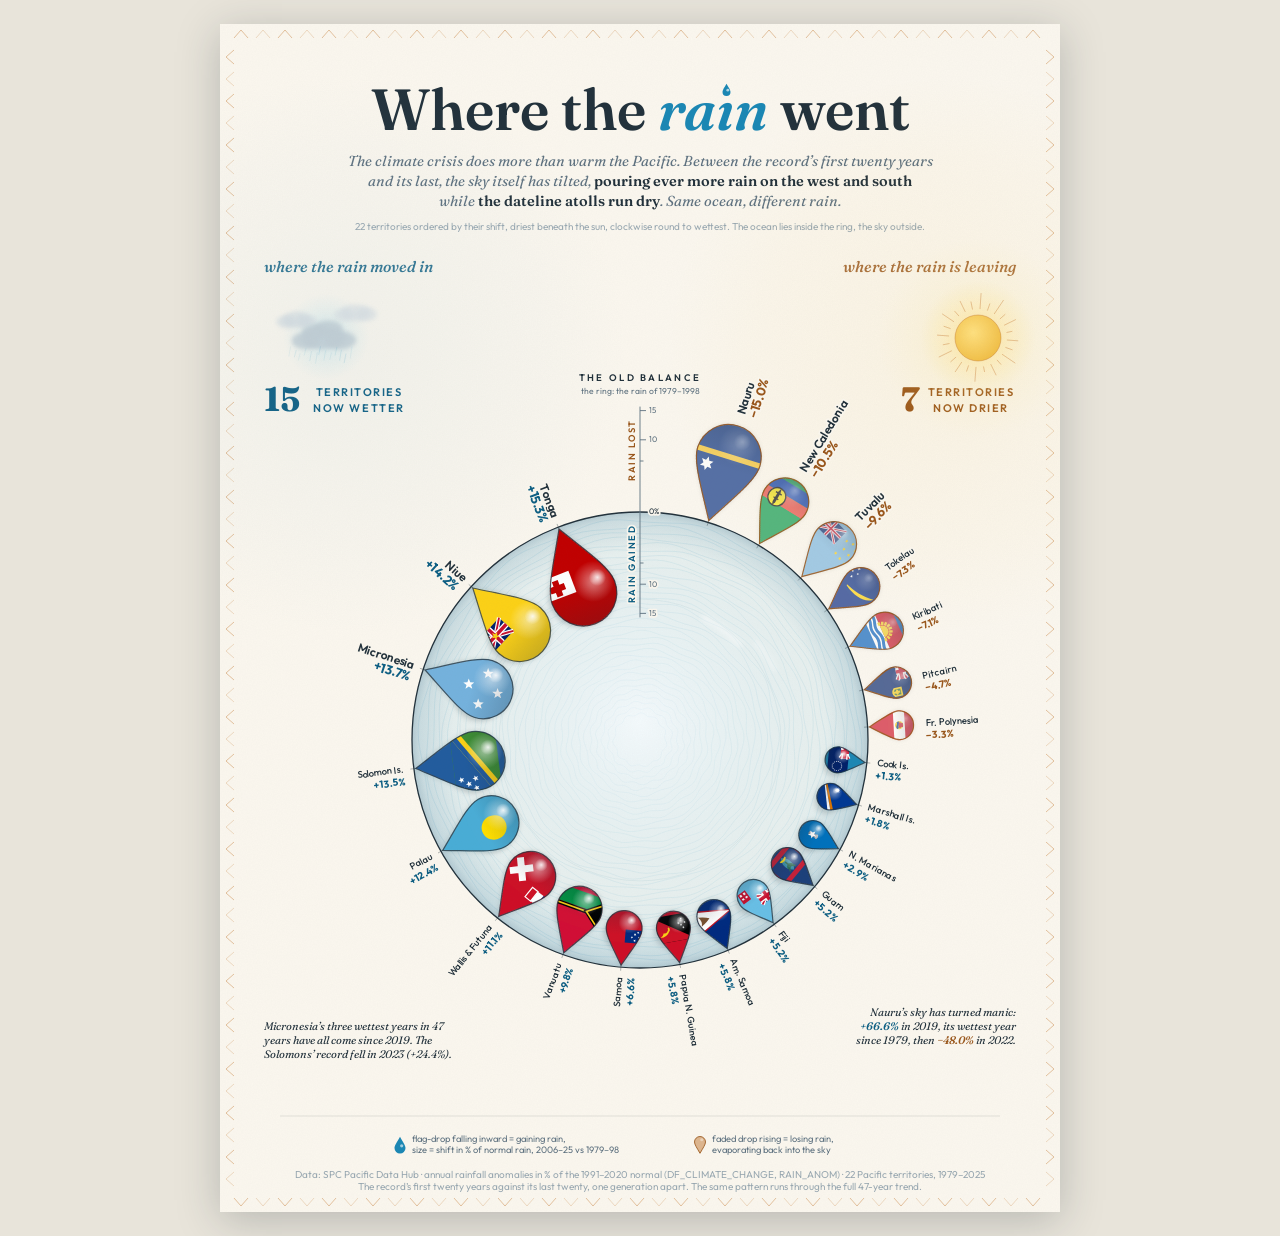
==== poster/a4.html @ a608c2b7 "1" ====
<!DOCTYPE html>
<html lang="en">
<head>
<meta charset="utf-8">
<title>Where the Rain Went</title>
<link rel="preconnect" href="https://fonts.googleapis.com">
<link href="https://fonts.googleapis.com/css2?family=Fraunces:ital,opsz,wght@0,9..144,400;0,9..144,600;0,9..144,700;1,9..144,400;1,9..144,500&family=Outfit:wght@300;400;600;700&display=swap" rel="stylesheet">
<style>
  * { margin:0; padding:0; box-sizing:border-box; }
  body { background:#e8e4da; display:flex; justify-content:center; padding:24px 0;
         font-family:'Outfit',sans-serif; }
  .sheet { width:840px; height:1188px; background:#fbf7ee; box-shadow:0 8px 40px rgba(40,50,60,0.25); }
  svg { display:block; }
  .kick   { font:600 10px 'Outfit',sans-serif; letter-spacing:0.32em; fill:#5f7280; }
  .title  { font:600 58px 'Fraunces',Georgia,serif; fill:#22313b; }
  .title .w { fill:#1b87b4; font-style:italic; }
  .stand  { font:italic 400 14.5px 'Fraunces',Georgia,serif; fill:#5f7280; }
  .standb { font-style:normal; font-weight:600; fill:#22313b; }
  .cap    { font:400 10px 'Outfit',sans-serif; fill:#9aa9b2; }
  .bignum { font:700 34px 'Fraunces',Georgia,serif; }
  .terr   { font:600 11px 'Outfit',sans-serif; letter-spacing:0.14em; }
  .biglab { font:600 8.5px 'Outfit',sans-serif; letter-spacing:0.2em; fill:#5f7280; }
  .anno   { font:italic 500 15.5px 'Fraunces',Georgia,serif; opacity:0.85; }
  .call   { font:italic 400 11px 'Fraunces',Georgia,serif; }
  .linelab{ font:600 9.5px 'Outfit',sans-serif; letter-spacing:0.24em; fill:#22313b; }
  .name   { font:600 12px 'Outfit',sans-serif; }
  .val    { font:700 13px 'Outfit',sans-serif; }
  .avg    { font:400 8.6px 'Outfit',sans-serif; }
  .sname  { font:500 9.5px 'Outfit',sans-serif; }
  .sval   { font:700 10px 'Outfit',sans-serif; }
  .tiny   { font:400 9.3px 'Outfit',sans-serif; }
  .tinyb  { font:600 9.3px 'Outfit',sans-serif; letter-spacing:0.16em; }
  .rul    { font:400 8px 'Outfit',sans-serif; }
  .halo   { paint-order:stroke; stroke:#fbf7ee; stroke-width:3.5px; stroke-linejoin:round; }
  @page { size: 210mm 297mm; margin: 0; }
  /* 210mm = 793.7px, so the 840px sheet zooms by 793.7/840 to fill A4 exactly */
  @media print { body { background:none; padding:0; margin:0; } .sheet { box-shadow:none; zoom:0.94488; } }
</style>
</head>
<body>
<div class="sheet">
<svg viewBox="0 0 840 1188" width="840" height="1188" xmlns="http://www.w3.org/2000/svg">
  <rect width="840" height="1188" fill="#fbf7ee"/>

  <!-- tapa frame, woven all the way round -->
  <path d="M 14 14 L 21 6 L 28 14" fill="none" stroke="#c2762e" stroke-opacity="0.42" stroke-width="1"/><path d="M 14 1174 L 21 1182 L 28 1174" fill="none" stroke="#c2762e" stroke-opacity="0.42" stroke-width="1"/><path d="M 36 14 L 43 6 L 50 14" fill="none" stroke="#c2762e" stroke-opacity="0.24" stroke-width="1"/><path d="M 36 1174 L 43 1182 L 50 1174" fill="none" stroke="#c2762e" stroke-opacity="0.24" stroke-width="1"/><path d="M 58 14 L 65 6 L 72 14" fill="none" stroke="#c2762e" stroke-opacity="0.42" stroke-width="1"/><path d="M 58 1174 L 65 1182 L 72 1174" fill="none" stroke="#c2762e" stroke-opacity="0.42" stroke-width="1"/><path d="M 80 14 L 87 6 L 94 14" fill="none" stroke="#c2762e" stroke-opacity="0.24" stroke-width="1"/><path d="M 80 1174 L 87 1182 L 94 1174" fill="none" stroke="#c2762e" stroke-opacity="0.24" stroke-width="1"/><path d="M 102 14 L 109 6 L 116 14" fill="none" stroke="#c2762e" stroke-opacity="0.42" stroke-width="1"/><path d="M 102 1174 L 109 1182 L 116 1174" fill="none" stroke="#c2762e" stroke-opacity="0.42" stroke-width="1"/><path d="M 124 14 L 131 6 L 138 14" fill="none" stroke="#c2762e" stroke-opacity="0.24" stroke-width="1"/><path d="M 124 1174 L 131 1182 L 138 1174" fill="none" stroke="#c2762e" stroke-opacity="0.24" stroke-width="1"/><path d="M 146 14 L 153 6 L 160 14" fill="none" stroke="#c2762e" stroke-opacity="0.42" stroke-width="1"/><path d="M 146 1174 L 153 1182 L 160 1174" fill="none" stroke="#c2762e" stroke-opacity="0.42" stroke-width="1"/><path d="M 168 14 L 175 6 L 182 14" fill="none" stroke="#c2762e" stroke-opacity="0.24" stroke-width="1"/><path d="M 168 1174 L 175 1182 L 182 1174" fill="none" stroke="#c2762e" stroke-opacity="0.24" stroke-width="1"/><path d="M 190 14 L 197 6 L 204 14" fill="none" stroke="#c2762e" stroke-opacity="0.42" stroke-width="1"/><path d="M 190 1174 L 197 1182 L 204 1174" fill="none" stroke="#c2762e" stroke-opacity="0.42" stroke-width="1"/><path d="M 212 14 L 219 6 L 226 14" fill="none" stroke="#c2762e" stroke-opacity="0.24" stroke-width="1"/><path d="M 212 1174 L 219 1182 L 226 1174" fill="none" stroke="#c2762e" stroke-opacity="0.24" stroke-width="1"/><path d="M 234 14 L 241 6 L 248 14" fill="none" stroke="#c2762e" stroke-opacity="0.42" stroke-width="1"/><path d="M 234 1174 L 241 1182 L 248 1174" fill="none" stroke="#c2762e" stroke-opacity="0.42" stroke-width="1"/><path d="M 256 14 L 263 6 L 270 14" fill="none" stroke="#c2762e" stroke-opacity="0.24" stroke-width="1"/><path d="M 256 1174 L 263 1182 L 270 1174" fill="none" stroke="#c2762e" stroke-opacity="0.24" stroke-width="1"/><path d="M 278 14 L 285 6 L 292 14" fill="none" stroke="#c2762e" stroke-opacity="0.42" stroke-width="1"/><path d="M 278 1174 L 285 1182 L 292 1174" fill="none" stroke="#c2762e" stroke-opacity="0.42" stroke-width="1"/><path d="M 300 14 L 307 6 L 314 14" fill="none" stroke="#c2762e" stroke-opacity="0.24" stroke-width="1"/><path d="M 300 1174 L 307 1182 L 314 1174" fill="none" stroke="#c2762e" stroke-opacity="0.24" stroke-width="1"/><path d="M 322 14 L 329 6 L 336 14" fill="none" stroke="#c2762e" stroke-opacity="0.42" stroke-width="1"/><path d="M 322 1174 L 329 1182 L 336 1174" fill="none" stroke="#c2762e" stroke-opacity="0.42" stroke-width="1"/><path d="M 344 14 L 351 6 L 358 14" fill="none" stroke="#c2762e" stroke-opacity="0.24" stroke-width="1"/><path d="M 344 1174 L 351 1182 L 358 1174" fill="none" stroke="#c2762e" stroke-opacity="0.24" stroke-width="1"/><path d="M 366 14 L 373 6 L 380 14" fill="none" stroke="#c2762e" stroke-opacity="0.42" stroke-width="1"/><path d="M 366 1174 L 373 1182 L 380 1174" fill="none" stroke="#c2762e" stroke-opacity="0.42" stroke-width="1"/><path d="M 388 14 L 395 6 L 402 14" fill="none" stroke="#c2762e" stroke-opacity="0.24" stroke-width="1"/><path d="M 388 1174 L 395 1182 L 402 1174" fill="none" stroke="#c2762e" stroke-opacity="0.24" stroke-width="1"/><path d="M 410 14 L 417 6 L 424 14" fill="none" stroke="#c2762e" stroke-opacity="0.42" stroke-width="1"/><path d="M 410 1174 L 417 1182 L 424 1174" fill="none" stroke="#c2762e" stroke-opacity="0.42" stroke-width="1"/><path d="M 432 14 L 439 6 L 446 14" fill="none" stroke="#c2762e" stroke-opacity="0.24" stroke-width="1"/><path d="M 432 1174 L 439 1182 L 446 1174" fill="none" stroke="#c2762e" stroke-opacity="0.24" stroke-width="1"/><path d="M 454 14 L 461 6 L 468 14" fill="none" stroke="#c2762e" stroke-opacity="0.42" stroke-width="1"/><path d="M 454 1174 L 461 1182 L 468 1174" fill="none" stroke="#c2762e" stroke-opacity="0.42" stroke-width="1"/><path d="M 476 14 L 483 6 L 490 14" fill="none" stroke="#c2762e" stroke-opacity="0.24" stroke-width="1"/><path d="M 476 1174 L 483 1182 L 490 1174" fill="none" stroke="#c2762e" stroke-opacity="0.24" stroke-width="1"/><path d="M 498 14 L 505 6 L 512 14" fill="none" stroke="#c2762e" stroke-opacity="0.42" stroke-width="1"/><path d="M 498 1174 L 505 1182 L 512 1174" fill="none" stroke="#c2762e" stroke-opacity="0.42" stroke-width="1"/><path d="M 520 14 L 527 6 L 534 14" fill="none" stroke="#c2762e" stroke-opacity="0.24" stroke-width="1"/><path d="M 520 1174 L 527 1182 L 534 1174" fill="none" stroke="#c2762e" stroke-opacity="0.24" stroke-width="1"/><path d="M 542 14 L 549 6 L 556 14" fill="none" stroke="#c2762e" stroke-opacity="0.42" stroke-width="1"/><path d="M 542 1174 L 549 1182 L 556 1174" fill="none" stroke="#c2762e" stroke-opacity="0.42" stroke-width="1"/><path d="M 564 14 L 571 6 L 578 14" fill="none" stroke="#c2762e" stroke-opacity="0.24" stroke-width="1"/><path d="M 564 1174 L 571 1182 L 578 1174" fill="none" stroke="#c2762e" stroke-opacity="0.24" stroke-width="1"/><path d="M 586 14 L 593 6 L 600 14" fill="none" stroke="#c2762e" stroke-opacity="0.42" stroke-width="1"/><path d="M 586 1174 L 593 1182 L 600 1174" fill="none" stroke="#c2762e" stroke-opacity="0.42" stroke-width="1"/><path d="M 608 14 L 615 6 L 622 14" fill="none" stroke="#c2762e" stroke-opacity="0.24" stroke-width="1"/><path d="M 608 1174 L 615 1182 L 622 1174" fill="none" stroke="#c2762e" stroke-opacity="0.24" stroke-width="1"/><path d="M 630 14 L 637 6 L 644 14" fill="none" stroke="#c2762e" stroke-opacity="0.42" stroke-width="1"/><path d="M 630 1174 L 637 1182 L 644 1174" fill="none" stroke="#c2762e" stroke-opacity="0.42" stroke-width="1"/><path d="M 652 14 L 659 6 L 666 14" fill="none" stroke="#c2762e" stroke-opacity="0.24" stroke-width="1"/><path d="M 652 1174 L 659 1182 L 666 1174" fill="none" stroke="#c2762e" stroke-opacity="0.24" stroke-width="1"/><path d="M 674 14 L 681 6 L 688 14" fill="none" stroke="#c2762e" stroke-opacity="0.42" stroke-width="1"/><path d="M 674 1174 L 681 1182 L 688 1174" fill="none" stroke="#c2762e" stroke-opacity="0.42" stroke-width="1"/><path d="M 696 14 L 703 6 L 710 14" fill="none" stroke="#c2762e" stroke-opacity="0.24" stroke-width="1"/><path d="M 696 1174 L 703 1182 L 710 1174" fill="none" stroke="#c2762e" stroke-opacity="0.24" stroke-width="1"/><path d="M 718 14 L 725 6 L 732 14" fill="none" stroke="#c2762e" stroke-opacity="0.42" stroke-width="1"/><path d="M 718 1174 L 725 1182 L 732 1174" fill="none" stroke="#c2762e" stroke-opacity="0.42" stroke-width="1"/><path d="M 740 14 L 747 6 L 754 14" fill="none" stroke="#c2762e" stroke-opacity="0.24" stroke-width="1"/><path d="M 740 1174 L 747 1182 L 754 1174" fill="none" stroke="#c2762e" stroke-opacity="0.24" stroke-width="1"/><path d="M 762 14 L 769 6 L 776 14" fill="none" stroke="#c2762e" stroke-opacity="0.42" stroke-width="1"/><path d="M 762 1174 L 769 1182 L 776 1174" fill="none" stroke="#c2762e" stroke-opacity="0.42" stroke-width="1"/><path d="M 784 14 L 791 6 L 798 14" fill="none" stroke="#c2762e" stroke-opacity="0.24" stroke-width="1"/><path d="M 784 1174 L 791 1182 L 798 1174" fill="none" stroke="#c2762e" stroke-opacity="0.24" stroke-width="1"/><path d="M 806 14 L 813 6 L 820 14" fill="none" stroke="#c2762e" stroke-opacity="0.42" stroke-width="1"/><path d="M 806 1174 L 813 1182 L 820 1174" fill="none" stroke="#c2762e" stroke-opacity="0.42" stroke-width="1"/><path d="M 14 26 L 6 33 L 14 40" fill="none" stroke="#c2762e" stroke-opacity="0.42" stroke-width="1"/><path d="M 826 26 L 834 33 L 826 40" fill="none" stroke="#c2762e" stroke-opacity="0.42" stroke-width="1"/><path d="M 14 48 L 6 55 L 14 62" fill="none" stroke="#c2762e" stroke-opacity="0.24" stroke-width="1"/><path d="M 826 48 L 834 55 L 826 62" fill="none" stroke="#c2762e" stroke-opacity="0.24" stroke-width="1"/><path d="M 14 70 L 6 77 L 14 84" fill="none" stroke="#c2762e" stroke-opacity="0.42" stroke-width="1"/><path d="M 826 70 L 834 77 L 826 84" fill="none" stroke="#c2762e" stroke-opacity="0.42" stroke-width="1"/><path d="M 14 92 L 6 99 L 14 106" fill="none" stroke="#c2762e" stroke-opacity="0.24" stroke-width="1"/><path d="M 826 92 L 834 99 L 826 106" fill="none" stroke="#c2762e" stroke-opacity="0.24" stroke-width="1"/><path d="M 14 114 L 6 121 L 14 128" fill="none" stroke="#c2762e" stroke-opacity="0.42" stroke-width="1"/><path d="M 826 114 L 834 121 L 826 128" fill="none" stroke="#c2762e" stroke-opacity="0.42" stroke-width="1"/><path d="M 14 136 L 6 143 L 14 150" fill="none" stroke="#c2762e" stroke-opacity="0.24" stroke-width="1"/><path d="M 826 136 L 834 143 L 826 150" fill="none" stroke="#c2762e" stroke-opacity="0.24" stroke-width="1"/><path d="M 14 158 L 6 165 L 14 172" fill="none" stroke="#c2762e" stroke-opacity="0.42" stroke-width="1"/><path d="M 826 158 L 834 165 L 826 172" fill="none" stroke="#c2762e" stroke-opacity="0.42" stroke-width="1"/><path d="M 14 180 L 6 187 L 14 194" fill="none" stroke="#c2762e" stroke-opacity="0.24" stroke-width="1"/><path d="M 826 180 L 834 187 L 826 194" fill="none" stroke="#c2762e" stroke-opacity="0.24" stroke-width="1"/><path d="M 14 202 L 6 209 L 14 216" fill="none" stroke="#c2762e" stroke-opacity="0.42" stroke-width="1"/><path d="M 826 202 L 834 209 L 826 216" fill="none" stroke="#c2762e" stroke-opacity="0.42" stroke-width="1"/><path d="M 14 224 L 6 231 L 14 238" fill="none" stroke="#c2762e" stroke-opacity="0.24" stroke-width="1"/><path d="M 826 224 L 834 231 L 826 238" fill="none" stroke="#c2762e" stroke-opacity="0.24" stroke-width="1"/><path d="M 14 246 L 6 253 L 14 260" fill="none" stroke="#c2762e" stroke-opacity="0.42" stroke-width="1"/><path d="M 826 246 L 834 253 L 826 260" fill="none" stroke="#c2762e" stroke-opacity="0.42" stroke-width="1"/><path d="M 14 268 L 6 275 L 14 282" fill="none" stroke="#c2762e" stroke-opacity="0.24" stroke-width="1"/><path d="M 826 268 L 834 275 L 826 282" fill="none" stroke="#c2762e" stroke-opacity="0.24" stroke-width="1"/><path d="M 14 290 L 6 297 L 14 304" fill="none" stroke="#c2762e" stroke-opacity="0.42" stroke-width="1"/><path d="M 826 290 L 834 297 L 826 304" fill="none" stroke="#c2762e" stroke-opacity="0.42" stroke-width="1"/><path d="M 14 312 L 6 319 L 14 326" fill="none" stroke="#c2762e" stroke-opacity="0.24" stroke-width="1"/><path d="M 826 312 L 834 319 L 826 326" fill="none" stroke="#c2762e" stroke-opacity="0.24" stroke-width="1"/><path d="M 14 334 L 6 341 L 14 348" fill="none" stroke="#c2762e" stroke-opacity="0.42" stroke-width="1"/><path d="M 826 334 L 834 341 L 826 348" fill="none" stroke="#c2762e" stroke-opacity="0.42" stroke-width="1"/><path d="M 14 356 L 6 363 L 14 370" fill="none" stroke="#c2762e" stroke-opacity="0.24" stroke-width="1"/><path d="M 826 356 L 834 363 L 826 370" fill="none" stroke="#c2762e" stroke-opacity="0.24" stroke-width="1"/><path d="M 14 378 L 6 385 L 14 392" fill="none" stroke="#c2762e" stroke-opacity="0.42" stroke-width="1"/><path d="M 826 378 L 834 385 L 826 392" fill="none" stroke="#c2762e" stroke-opacity="0.42" stroke-width="1"/><path d="M 14 400 L 6 407 L 14 414" fill="none" stroke="#c2762e" stroke-opacity="0.24" stroke-width="1"/><path d="M 826 400 L 834 407 L 826 414" fill="none" stroke="#c2762e" stroke-opacity="0.24" stroke-width="1"/><path d="M 14 422 L 6 429 L 14 436" fill="none" stroke="#c2762e" stroke-opacity="0.42" stroke-width="1"/><path d="M 826 422 L 834 429 L 826 436" fill="none" stroke="#c2762e" stroke-opacity="0.42" stroke-width="1"/><path d="M 14 444 L 6 451 L 14 458" fill="none" stroke="#c2762e" stroke-opacity="0.24" stroke-width="1"/><path d="M 826 444 L 834 451 L 826 458" fill="none" stroke="#c2762e" stroke-opacity="0.24" stroke-width="1"/><path d="M 14 466 L 6 473 L 14 480" fill="none" stroke="#c2762e" stroke-opacity="0.42" stroke-width="1"/><path d="M 826 466 L 834 473 L 826 480" fill="none" stroke="#c2762e" stroke-opacity="0.42" stroke-width="1"/><path d="M 14 488 L 6 495 L 14 502" fill="none" stroke="#c2762e" stroke-opacity="0.24" stroke-width="1"/><path d="M 826 488 L 834 495 L 826 502" fill="none" stroke="#c2762e" stroke-opacity="0.24" stroke-width="1"/><path d="M 14 510 L 6 517 L 14 524" fill="none" stroke="#c2762e" stroke-opacity="0.42" stroke-width="1"/><path d="M 826 510 L 834 517 L 826 524" fill="none" stroke="#c2762e" stroke-opacity="0.42" stroke-width="1"/><path d="M 14 532 L 6 539 L 14 546" fill="none" stroke="#c2762e" stroke-opacity="0.24" stroke-width="1"/><path d="M 826 532 L 834 539 L 826 546" fill="none" stroke="#c2762e" stroke-opacity="0.24" stroke-width="1"/><path d="M 14 554 L 6 561 L 14 568" fill="none" stroke="#c2762e" stroke-opacity="0.42" stroke-width="1"/><path d="M 826 554 L 834 561 L 826 568" fill="none" stroke="#c2762e" stroke-opacity="0.42" stroke-width="1"/><path d="M 14 576 L 6 583 L 14 590" fill="none" stroke="#c2762e" stroke-opacity="0.24" stroke-width="1"/><path d="M 826 576 L 834 583 L 826 590" fill="none" stroke="#c2762e" stroke-opacity="0.24" stroke-width="1"/><path d="M 14 598 L 6 605 L 14 612" fill="none" stroke="#c2762e" stroke-opacity="0.42" stroke-width="1"/><path d="M 826 598 L 834 605 L 826 612" fill="none" stroke="#c2762e" stroke-opacity="0.42" stroke-width="1"/><path d="M 14 620 L 6 627 L 14 634" fill="none" stroke="#c2762e" stroke-opacity="0.24" stroke-width="1"/><path d="M 826 620 L 834 627 L 826 634" fill="none" stroke="#c2762e" stroke-opacity="0.24" stroke-width="1"/><path d="M 14 642 L 6 649 L 14 656" fill="none" stroke="#c2762e" stroke-opacity="0.42" stroke-width="1"/><path d="M 826 642 L 834 649 L 826 656" fill="none" stroke="#c2762e" stroke-opacity="0.42" stroke-width="1"/><path d="M 14 664 L 6 671 L 14 678" fill="none" stroke="#c2762e" stroke-opacity="0.24" stroke-width="1"/><path d="M 826 664 L 834 671 L 826 678" fill="none" stroke="#c2762e" stroke-opacity="0.24" stroke-width="1"/><path d="M 14 686 L 6 693 L 14 700" fill="none" stroke="#c2762e" stroke-opacity="0.42" stroke-width="1"/><path d="M 826 686 L 834 693 L 826 700" fill="none" stroke="#c2762e" stroke-opacity="0.42" stroke-width="1"/><path d="M 14 708 L 6 715 L 14 722" fill="none" stroke="#c2762e" stroke-opacity="0.24" stroke-width="1"/><path d="M 826 708 L 834 715 L 826 722" fill="none" stroke="#c2762e" stroke-opacity="0.24" stroke-width="1"/><path d="M 14 730 L 6 737 L 14 744" fill="none" stroke="#c2762e" stroke-opacity="0.42" stroke-width="1"/><path d="M 826 730 L 834 737 L 826 744" fill="none" stroke="#c2762e" stroke-opacity="0.42" stroke-width="1"/><path d="M 14 752 L 6 759 L 14 766" fill="none" stroke="#c2762e" stroke-opacity="0.24" stroke-width="1"/><path d="M 826 752 L 834 759 L 826 766" fill="none" stroke="#c2762e" stroke-opacity="0.24" stroke-width="1"/><path d="M 14 774 L 6 781 L 14 788" fill="none" stroke="#c2762e" stroke-opacity="0.42" stroke-width="1"/><path d="M 826 774 L 834 781 L 826 788" fill="none" stroke="#c2762e" stroke-opacity="0.42" stroke-width="1"/><path d="M 14 796 L 6 803 L 14 810" fill="none" stroke="#c2762e" stroke-opacity="0.24" stroke-width="1"/><path d="M 826 796 L 834 803 L 826 810" fill="none" stroke="#c2762e" stroke-opacity="0.24" stroke-width="1"/><path d="M 14 818 L 6 825 L 14 832" fill="none" stroke="#c2762e" stroke-opacity="0.42" stroke-width="1"/><path d="M 826 818 L 834 825 L 826 832" fill="none" stroke="#c2762e" stroke-opacity="0.42" stroke-width="1"/><path d="M 14 840 L 6 847 L 14 854" fill="none" stroke="#c2762e" stroke-opacity="0.24" stroke-width="1"/><path d="M 826 840 L 834 847 L 826 854" fill="none" stroke="#c2762e" stroke-opacity="0.24" stroke-width="1"/><path d="M 14 862 L 6 869 L 14 876" fill="none" stroke="#c2762e" stroke-opacity="0.42" stroke-width="1"/><path d="M 826 862 L 834 869 L 826 876" fill="none" stroke="#c2762e" stroke-opacity="0.42" stroke-width="1"/><path d="M 14 884 L 6 891 L 14 898" fill="none" stroke="#c2762e" stroke-opacity="0.24" stroke-width="1"/><path d="M 826 884 L 834 891 L 826 898" fill="none" stroke="#c2762e" stroke-opacity="0.24" stroke-width="1"/><path d="M 14 906 L 6 913 L 14 920" fill="none" stroke="#c2762e" stroke-opacity="0.42" stroke-width="1"/><path d="M 826 906 L 834 913 L 826 920" fill="none" stroke="#c2762e" stroke-opacity="0.42" stroke-width="1"/><path d="M 14 928 L 6 935 L 14 942" fill="none" stroke="#c2762e" stroke-opacity="0.24" stroke-width="1"/><path d="M 826 928 L 834 935 L 826 942" fill="none" stroke="#c2762e" stroke-opacity="0.24" stroke-width="1"/><path d="M 14 950 L 6 957 L 14 964" fill="none" stroke="#c2762e" stroke-opacity="0.42" stroke-width="1"/><path d="M 826 950 L 834 957 L 826 964" fill="none" stroke="#c2762e" stroke-opacity="0.42" stroke-width="1"/><path d="M 14 972 L 6 979 L 14 986" fill="none" stroke="#c2762e" stroke-opacity="0.24" stroke-width="1"/><path d="M 826 972 L 834 979 L 826 986" fill="none" stroke="#c2762e" stroke-opacity="0.24" stroke-width="1"/><path d="M 14 994 L 6 1001 L 14 1008" fill="none" stroke="#c2762e" stroke-opacity="0.42" stroke-width="1"/><path d="M 826 994 L 834 1001 L 826 1008" fill="none" stroke="#c2762e" stroke-opacity="0.42" stroke-width="1"/><path d="M 14 1016 L 6 1023 L 14 1030" fill="none" stroke="#c2762e" stroke-opacity="0.24" stroke-width="1"/><path d="M 826 1016 L 834 1023 L 826 1030" fill="none" stroke="#c2762e" stroke-opacity="0.24" stroke-width="1"/><path d="M 14 1038 L 6 1045 L 14 1052" fill="none" stroke="#c2762e" stroke-opacity="0.42" stroke-width="1"/><path d="M 826 1038 L 834 1045 L 826 1052" fill="none" stroke="#c2762e" stroke-opacity="0.42" stroke-width="1"/><path d="M 14 1060 L 6 1067 L 14 1074" fill="none" stroke="#c2762e" stroke-opacity="0.24" stroke-width="1"/><path d="M 826 1060 L 834 1067 L 826 1074" fill="none" stroke="#c2762e" stroke-opacity="0.24" stroke-width="1"/><path d="M 14 1082 L 6 1089 L 14 1096" fill="none" stroke="#c2762e" stroke-opacity="0.42" stroke-width="1"/><path d="M 826 1082 L 834 1089 L 826 1096" fill="none" stroke="#c2762e" stroke-opacity="0.42" stroke-width="1"/><path d="M 14 1104 L 6 1111 L 14 1118" fill="none" stroke="#c2762e" stroke-opacity="0.24" stroke-width="1"/><path d="M 826 1104 L 834 1111 L 826 1118" fill="none" stroke="#c2762e" stroke-opacity="0.24" stroke-width="1"/><path d="M 14 1126 L 6 1133 L 14 1140" fill="none" stroke="#c2762e" stroke-opacity="0.42" stroke-width="1"/><path d="M 826 1126 L 834 1133 L 826 1140" fill="none" stroke="#c2762e" stroke-opacity="0.42" stroke-width="1"/><path d="M 14 1148 L 6 1155 L 14 1162" fill="none" stroke="#c2762e" stroke-opacity="0.24" stroke-width="1"/><path d="M 826 1148 L 834 1155 L 826 1162" fill="none" stroke="#c2762e" stroke-opacity="0.24" stroke-width="1"/>

  <!-- header -->
  <text x="420.0" y="106" class="title" text-anchor="middle">Where the <tspan class="w">raın</tspan> went</text>
  <path d="M 506.5 59.8 C 508.7 63.6 510.5 66.2 510.5 68.0 A 4.0 4.0 0 1 1 502.5 68.0 C 502.5 66.2 504.3 63.6 506.5 59.8 Z" fill="#1b87b4"/>
  <circle cx="507.8" cy="66.2" r="1.4" fill="#ffffff" opacity="0.65"/>
  <text x="420.0" y="142" class="stand" text-anchor="middle">The climate crisis does more than warm the Pacific. Between the record’s first twenty years</text>
  <text x="420.0" y="162" class="stand" text-anchor="middle">and its last, the sky itself has tilted, <tspan class="standb">pouring ever more rain on the west and south</tspan></text>
  <text x="420.0" y="182" class="stand" text-anchor="middle">while <tspan class="standb">the dateline atolls run dry</tspan>. Same ocean, different rain.</text>
  <text x="420.0" y="206" class="cap" text-anchor="middle">22 territories ordered by their shift, driest beneath the sun, clockwise round to wettest. The ocean lies inside the ring, the sky outside.</text>

  <!-- sky corners -->
  <text x="44" y="248" class="anno halo" fill="#0e5f83">where the rain moved in</text><text x="44" y="387" class="bignum" fill="#0e5f83">15</text><text x="139" y="372" class="terr" style="fill:#0e5f83" text-anchor="middle">TERRITORIES</text><text x="139" y="388" class="terr" style="fill:#0e5f83" text-anchor="middle">NOW WETTER</text><text x="44" y="1006" class="call" fill="#22313b">Micronesia’s three wettest years in 47</text><text x="44" y="1020" class="call" fill="#22313b">years have all come since 2019. The</text><text x="44" y="1034" class="call" fill="#22313b">Solomons’ record fell in 2023 (+24.4%).</text><text x="796" y="248" class="anno halo" fill="#9a571c" text-anchor="end">where the rain is leaving</text><text x="700" y="387" class="bignum" fill="#9a571c" text-anchor="end">7</text><text x="751" y="372" class="terr" style="fill:#9a571c" text-anchor="middle">TERRITORIES</text><text x="751" y="388" class="terr" style="fill:#9a571c" text-anchor="middle">NOW DRIER</text><text x="796" y="992" class="call" fill="#22313b" text-anchor="end">Nauru’s sky has turned manic:</text><text x="796" y="1006" class="call" fill="#22313b" text-anchor="end"><tspan fill="#0e5f83" font-weight="600">+66.6%</tspan> in 2019, its wettest year</text><text x="796" y="1020" class="call" fill="#22313b" text-anchor="end">since 1979, then <tspan fill="#9a571c" font-weight="600">−48.0%</tspan> in 2022.</text>

  <!-- artwork -->
  <defs><filter id="ds" x="-40%" y="-40%" width="180%" height="180%"><feDropShadow dx="0" dy="0" stdDeviation="2.6" flood-color="#22313b" flood-opacity="0.20"/></filter><filter id="dsU" x="-40%" y="-40%" width="180%" height="180%"><feDropShadow dx="0" dy="0" stdDeviation="2.0" flood-color="#22313b" flood-opacity="0.12"/></filter><filter id="bl2" x="-80%" y="-80%" width="260%" height="260%"><feGaussianBlur stdDeviation="2.4"/></filter><linearGradient id="shW" x1="0" y1="0" x2="0" y2="1">
  <stop offset="0.55" stop-color="#22313b" stop-opacity="0"/>
  <stop offset="1" stop-color="#22313b" stop-opacity="0.22"/></linearGradient>
<linearGradient id="shU" x1="0" y1="1" x2="0" y2="0">
  <stop offset="0.55" stop-color="#22313b" stop-opacity="0"/>
  <stop offset="1" stop-color="#22313b" stop-opacity="0.18"/></linearGradient>
<radialGradient id="spec" cx="0.5" cy="0.5" r="0.5">
  <stop offset="0" stop-color="#ffffff" stop-opacity="0.9"/>
  <stop offset="1" stop-color="#ffffff" stop-opacity="0"/></radialGradient>
<radialGradient id="sun2" cx="0.4" cy="0.38" r="0.75">
  <stop offset="0" stop-color="#ffe07f"/>
  <stop offset="1" stop-color="#efba3e"/></radialGradient>
<radialGradient id="glow" cx="0.5" cy="0.5" r="0.5">
  <stop offset="0" stop-color="#ffdf7a" stop-opacity="0.55"/>
  <stop offset="0.55" stop-color="#ffdf7a" stop-opacity="0.20"/>
  <stop offset="1" stop-color="#ffdf7a" stop-opacity="0"/></radialGradient>
<radialGradient id="rim" cx="0.5" cy="0.5" r="0.5">
  <stop offset="0.82" stop-color="#4f7f96" stop-opacity="0"/>
  <stop offset="0.965" stop-color="#4f7f96" stop-opacity="0.14"/>
  <stop offset="1" stop-color="#3f6e85" stop-opacity="0.26"/></radialGradient>
<filter id="grain" x="0" y="0" width="100%" height="100%">
  <feTurbulence type="fractalNoise" baseFrequency="0.8" numOctaves="2" stitchTiles="stitch"/>
  <feColorMatrix type="matrix" values="0 0 0 0 0.13  0 0 0 0 0.18  0 0 0 0 0.22  0 0 0 0.05 0"/>
</filter><radialGradient id="washW" cx="0.5" cy="0.5" r="0.5">
  <stop offset="0" stop-color="#8fb3c4" stop-opacity="0.09"/>
  <stop offset="0.7" stop-color="#8fb3c4" stop-opacity="0.035"/>
  <stop offset="1" stop-color="#8fb3c4" stop-opacity="0"/></radialGradient>
<radialGradient id="washD" cx="0.5" cy="0.5" r="0.5">
  <stop offset="0" stop-color="#efba3e" stop-opacity="0.07"/>
  <stop offset="0.7" stop-color="#efba3e" stop-opacity="0.03"/>
  <stop offset="1" stop-color="#efba3e" stop-opacity="0"/></radialGradient><radialGradient id="sea" cx="0.5" cy="0.46" r="0.62">
  <stop offset="0" stop-color="#f4fafc"/>
  <stop offset="0.62" stop-color="#cfe6ee" stop-opacity="0.45"/>
  <stop offset="1" stop-color="#bcdbe7" stop-opacity="0.7"/>
</radialGradient><radialGradient id="glowSea" cx="0.5" cy="0.5" r="0.5">
  <stop offset="0" stop-color="#8fd0e8" stop-opacity="0.32"/>
  <stop offset="0.6" stop-color="#8fd0e8" stop-opacity="0.12"/>
  <stop offset="1" stop-color="#8fd0e8" stop-opacity="0"/></radialGradient><filter id="blc" x="-60%" y="-60%" width="220%" height="220%"><feGaussianBlur stdDeviation="3.2"/></filter><clipPath id="cNR"><path d="M 0.0 -230.0 C 17.9 -260.9 32.5 -282.0 32.5 -296.6 A 32.5 32.5 0 1 0 -32.5 -296.6 C -32.5 -282.0 -17.9 -260.9 0.0 -230.0 Z"/></clipPath><clipPath id="cNC"><path d="M 0.0 -230.0 C 13.1 -252.7 23.8 -268.1 23.8 -278.9 A 23.8 23.8 0 1 0 -23.8 -278.9 C -23.8 -268.1 -13.1 -252.7 0.0 -230.0 Z"/></clipPath><clipPath id="cTV"><path d="M 0.0 -230.0 C 12.3 -251.3 22.4 -265.9 22.4 -275.9 A 22.4 22.4 0 1 0 -22.4 -275.9 C -22.4 -265.9 -12.3 -251.3 0.0 -230.0 Z"/></clipPath><clipPath id="cTK"><path d="M 0.0 -230.0 C 10.4 -248.0 19.0 -260.3 19.0 -268.9 A 19.0 19.0 0 1 0 -19.0 -268.9 C -19.0 -260.3 -10.4 -248.0 0.0 -230.0 Z"/></clipPath><clipPath id="cKI"><path d="M 0.0 -230.0 C 10.2 -247.7 18.6 -259.8 18.6 -268.1 A 18.6 18.6 0 1 0 -18.6 -268.1 C -18.6 -259.8 -10.2 -247.7 0.0 -230.0 Z"/></clipPath><clipPath id="cPN"><path d="M 0.0 -230.0 C 8.6 -244.9 15.7 -255.1 15.7 -262.2 A 15.7 15.7 0 1 0 -15.7 -262.2 C -15.7 -255.1 -8.6 -244.9 0.0 -230.0 Z"/></clipPath><clipPath id="cPF"><path d="M 0.0 -230.0 C 7.9 -243.7 14.4 -253.1 14.4 -259.6 A 14.4 14.4 0 1 0 -14.4 -259.6 C -14.4 -253.1 -7.9 -243.7 0.0 -230.0 Z"/></clipPath><clipPath id="cCK"><path d="M 0.0 -226.0 C 7.2 -213.6 13.1 -205.1 13.1 -199.2 A 13.1 13.1 0 1 1 -13.1 -199.2 C -13.1 -205.1 -7.2 -213.6 0.0 -226.0 Z"/></clipPath><clipPath id="cMH"><path d="M 0.0 -226.0 C 7.4 -213.3 13.4 -204.6 13.4 -198.6 A 13.4 13.4 0 1 1 -13.4 -198.6 C -13.4 -204.6 -7.4 -213.3 0.0 -226.0 Z"/></clipPath><clipPath id="cMP"><path d="M 0.0 -226.0 C 7.7 -212.6 14.1 -203.5 14.1 -197.1 A 14.1 14.1 0 1 1 -14.1 -197.1 C -14.1 -203.5 -7.7 -212.6 0.0 -226.0 Z"/></clipPath><clipPath id="cGU"><path d="M 0.0 -226.0 C 8.9 -210.6 16.3 -200.0 16.3 -192.7 A 16.3 16.3 0 1 1 -16.3 -192.7 C -16.3 -200.0 -8.9 -210.6 0.0 -226.0 Z"/></clipPath><clipPath id="cFJ"><path d="M 0.0 -226.0 C 9.0 -210.5 16.3 -199.9 16.3 -192.6 A 16.3 16.3 0 1 1 -16.3 -192.6 C -16.3 -199.9 -9.0 -210.5 0.0 -226.0 Z"/></clipPath><clipPath id="cAS"><path d="M 0.0 -226.0 C 9.3 -209.9 16.9 -198.9 16.9 -191.3 A 16.9 16.9 0 1 1 -16.9 -191.3 C -16.9 -198.9 -9.3 -209.9 0.0 -226.0 Z"/></clipPath><clipPath id="cPG"><path d="M 0.0 -226.0 C 9.4 -209.8 17.0 -198.7 17.0 -191.1 A 17.0 17.0 0 1 1 -17.0 -191.1 C -17.0 -198.7 -9.4 -209.8 0.0 -226.0 Z"/></clipPath><clipPath id="cWS"><path d="M 0.0 -226.0 C 9.9 -208.9 18.0 -197.2 18.0 -189.2 A 18.0 18.0 0 1 1 -18.0 -189.2 C -18.0 -197.2 -9.9 -208.9 0.0 -226.0 Z"/></clipPath><clipPath id="cVU"><path d="M 0.0 -226.0 C 12.5 -204.4 22.7 -189.6 22.7 -179.4 A 22.7 22.7 0 1 1 -22.7 -179.4 C -22.7 -189.6 -12.5 -204.4 0.0 -226.0 Z"/></clipPath><clipPath id="cWF"><path d="M 0.0 -226.0 C 13.7 -202.3 25.0 -186.1 25.0 -174.8 A 25.0 25.0 0 1 1 -25.0 -174.8 C -25.0 -186.1 -13.7 -202.3 0.0 -226.0 Z"/></clipPath><clipPath id="cPW"><path d="M 0.0 -226.0 C 15.0 -200.0 27.3 -182.3 27.3 -170.0 A 27.3 27.3 0 1 1 -27.3 -170.0 C -27.3 -182.3 -15.0 -200.0 0.0 -226.0 Z"/></clipPath><clipPath id="cSB"><path d="M 0.0 -226.0 C 16.2 -198.0 29.4 -178.9 29.4 -165.6 A 29.4 29.4 0 1 1 -29.4 -165.6 C -29.4 -178.9 -16.2 -198.0 0.0 -226.0 Z"/></clipPath><clipPath id="cFM"><path d="M 0.0 -226.0 C 16.4 -197.7 29.8 -178.3 29.8 -164.9 A 29.8 29.8 0 1 1 -29.8 -164.9 C -29.8 -178.3 -16.4 -197.7 0.0 -226.0 Z"/></clipPath><clipPath id="cNU"><path d="M 0.0 -226.0 C 17.0 -196.6 30.9 -176.5 30.9 -162.6 A 30.9 30.9 0 1 1 -30.9 -162.6 C -30.9 -176.5 -17.0 -196.6 0.0 -226.0 Z"/></clipPath><clipPath id="cTO"><path d="M 0.0 -226.0 C 18.3 -194.4 33.3 -172.8 33.3 -157.8 A 33.3 33.3 0 1 1 -33.3 -157.8 C -33.3 -172.8 -18.3 -194.4 0.0 -226.0 Z"/></clipPath></defs><circle cx="128" cy="330" r="280" fill="url(#washW)"/><circle cx="726" cy="330" r="280" fill="url(#washD)"/><circle cx="420.0" cy="716.0" r="228.0" fill="url(#sea)"/><path d="M 445.3 716.0 L 445.8 717.2 L 446.4 718.4 L 446.7 719.6 L 446.8 720.9 L 446.5 722.0 L 445.9 723.1 L 445.1 724.1 L 444.1 725.0 L 443.2 725.9 L 442.4 726.8 L 441.8 727.7 L 441.5 728.8 L 441.2 730.0 L 441.1 731.3 L 440.8 732.6 L 440.4 733.8 L 439.7 734.8 L 438.7 735.6 L 437.6 736.1 L 436.3 736.5 L 435.0 736.7 L 433.8 736.9 L 432.7 737.3 L 431.8 737.9 L 430.9 738.6 L 430.1 739.5 L 429.2 740.5 L 428.3 741.4 L 427.2 742.1 L 426.1 742.5 L 424.8 742.6 L 423.6 742.4 L 422.3 741.9 L 421.1 741.4 L 420.0 741.0 L 418.9 740.8 L 417.8 740.8 L 416.6 741.0 L 415.4 741.4 L 414.1 741.7 L 412.9 741.9 L 411.6 741.8 L 410.4 741.5 L 409.4 740.8 L 408.5 739.8 L 407.8 738.8 L 407.0 737.7 L 406.3 736.8 L 405.4 736.0 L 404.4 735.5 L 403.3 735.1 L 402.1 734.7 L 400.8 734.3 L 399.7 733.8 L 398.7 733.0 L 398.0 732.0 L 397.6 730.8 L 397.4 729.5 L 397.4 728.2 L 397.3 726.9 L 397.2 725.8 L 396.8 724.7 L 396.2 723.7 L 395.4 722.8 L 394.6 721.8 L 393.8 720.8 L 393.2 719.6 L 392.9 718.4 L 392.9 717.2 L 393.3 716.0 L 393.9 714.8 L 394.6 713.7 L 395.2 712.6 L 395.6 711.6 L 395.8 710.5 L 395.8 709.3 L 395.6 708.1 L 395.4 706.8 L 395.4 705.5 L 395.5 704.2 L 396.0 703.1 L 396.8 702.2 L 397.8 701.4 L 399.0 700.7 L 400.2 700.2 L 401.2 699.6 L 402.1 698.9 L 402.8 698.0 L 403.4 697.0 L 403.9 695.8 L 404.5 694.6 L 405.2 693.5 L 406.1 692.7 L 407.1 692.1 L 408.3 691.8 L 409.6 691.7 L 410.9 691.8 L 412.2 692.0 L 413.4 692.0 L 414.5 691.8 L 415.5 691.4 L 416.6 690.8 L 417.7 690.1 L 418.8 689.5 L 420.0 689.0 L 421.2 688.8 L 422.4 689.0 L 423.6 689.5 L 424.7 690.2 L 425.7 691.0 L 426.7 691.8 L 427.7 692.4 L 428.7 692.8 L 429.9 692.9 L 431.1 693.0 L 432.4 693.0 L 433.7 693.1 L 434.9 693.4 L 436.0 694.0 L 436.9 694.8 L 437.5 695.9 L 438.0 697.2 L 438.4 698.4 L 438.8 699.5 L 439.4 700.5 L 440.1 701.4 L 441.0 702.1 L 442.1 702.8 L 443.2 703.5 L 444.2 704.4 L 445.0 705.3 L 445.5 706.4 L 445.6 707.7 L 445.5 709.0 L 445.3 710.2 L 444.9 711.5 L 444.7 712.7 L 444.7 713.8 L 444.9 714.9 L 445.3 716.0 Z" fill="none" stroke="#1b87b4" stroke-opacity="0.053" stroke-width="0.7"/><path d="M 450.7 716.0 L 450.6 717.4 L 450.8 718.8 L 451.2 720.2 L 451.6 721.7 L 451.9 723.3 L 451.9 724.8 L 451.5 726.2 L 450.7 727.5 L 449.6 728.7 L 448.4 729.7 L 447.3 730.7 L 446.3 731.7 L 445.6 732.9 L 445.1 734.3 L 444.7 735.7 L 444.3 737.3 L 443.8 738.7 L 442.9 739.9 L 441.7 740.9 L 440.3 741.5 L 438.8 741.9 L 437.3 742.2 L 435.8 742.5 L 434.5 743.0 L 433.4 743.7 L 432.3 744.7 L 431.2 745.8 L 430.1 746.9 L 428.8 747.8 L 427.4 748.3 L 425.9 748.4 L 424.4 748.1 L 422.8 747.6 L 421.4 747.1 L 420.0 746.7 L 418.6 746.6 L 417.2 746.8 L 415.8 747.2 L 414.3 747.6 L 412.7 747.9 L 411.2 747.9 L 409.8 747.5 L 408.5 746.7 L 407.3 745.6 L 406.3 744.4 L 405.3 743.3 L 404.3 742.3 L 403.1 741.6 L 401.7 741.1 L 400.3 740.7 L 398.7 740.3 L 397.3 739.8 L 396.1 738.9 L 395.1 737.7 L 394.5 736.3 L 394.1 734.8 L 393.8 733.3 L 393.5 731.8 L 393.0 730.5 L 392.3 729.4 L 391.3 728.3 L 390.2 727.2 L 389.1 726.1 L 388.2 724.8 L 387.7 723.4 L 387.6 721.9 L 387.9 720.4 L 388.4 718.8 L 388.9 717.4 L 389.3 716.0 L 389.4 714.6 L 389.2 713.2 L 388.8 711.8 L 388.4 710.3 L 388.1 708.7 L 388.1 707.2 L 388.5 705.8 L 389.3 704.5 L 390.4 703.3 L 391.6 702.3 L 392.7 701.3 L 393.7 700.3 L 394.4 699.1 L 394.9 697.7 L 395.3 696.3 L 395.7 694.7 L 396.2 693.3 L 397.1 692.1 L 398.3 691.1 L 399.7 690.5 L 401.2 690.1 L 402.7 689.8 L 404.2 689.5 L 405.5 689.0 L 406.6 688.3 L 407.7 687.3 L 408.8 686.2 L 409.9 685.1 L 411.2 684.2 L 412.6 683.7 L 414.1 683.6 L 415.6 683.9 L 417.2 684.4 L 418.6 684.9 L 420.0 685.3 L 421.4 685.4 L 422.8 685.2 L 424.2 684.8 L 425.7 684.4 L 427.3 684.1 L 428.8 684.1 L 430.2 684.5 L 431.5 685.3 L 432.7 686.4 L 433.7 687.6 L 434.7 688.7 L 435.7 689.7 L 436.9 690.4 L 438.3 690.9 L 439.7 691.3 L 441.3 691.7 L 442.7 692.2 L 443.9 693.1 L 444.9 694.3 L 445.5 695.7 L 445.9 697.2 L 446.2 698.7 L 446.5 700.2 L 447.0 701.5 L 447.7 702.6 L 448.7 703.7 L 449.8 704.8 L 450.9 705.9 L 451.8 707.2 L 452.3 708.6 L 452.4 710.1 L 452.1 711.6 L 451.6 713.2 L 451.1 714.6 L 450.7 716.0 Z" fill="none" stroke="#1b87b4" stroke-opacity="0.054" stroke-width="0.7"/><path d="M 456.5 716.0 L 456.7 717.6 L 457.2 719.4 L 457.8 721.1 L 458.1 722.9 L 458.1 724.7 L 457.5 726.4 L 456.5 727.9 L 455.3 729.2 L 454.0 730.5 L 452.9 731.9 L 452.2 733.3 L 451.7 734.9 L 451.3 736.7 L 451.0 738.5 L 450.4 740.2 L 449.4 741.7 L 448.1 742.8 L 446.4 743.6 L 444.7 744.3 L 443.0 744.8 L 441.5 745.5 L 440.1 746.5 L 439.0 747.8 L 437.9 749.2 L 436.7 750.6 L 435.3 751.8 L 433.7 752.5 L 432.0 752.8 L 430.1 752.7 L 428.3 752.4 L 426.6 752.2 L 424.9 752.1 L 423.3 752.5 L 421.7 753.1 L 420.0 753.9 L 418.3 754.5 L 416.5 754.8 L 414.8 754.6 L 413.1 754.0 L 411.6 753.0 L 410.1 751.8 L 408.7 750.9 L 407.2 750.2 L 405.6 749.8 L 403.8 749.6 L 402.0 749.5 L 400.2 749.2 L 398.5 748.6 L 397.1 747.5 L 396.0 746.1 L 395.2 744.4 L 394.4 742.8 L 393.6 741.3 L 392.5 740.0 L 391.2 739.0 L 389.7 738.0 L 388.1 737.1 L 386.7 735.9 L 385.6 734.5 L 385.0 732.9 L 384.8 731.1 L 384.8 729.2 L 384.9 727.4 L 384.8 725.7 L 384.4 724.1 L 383.6 722.6 L 382.7 721.1 L 381.8 719.4 L 381.1 717.7 L 381.0 716.0 L 381.3 714.3 L 382.0 712.6 L 382.9 711.0 L 383.8 709.4 L 384.4 707.9 L 384.7 706.3 L 384.7 704.5 L 384.6 702.7 L 384.6 700.9 L 384.9 699.1 L 385.7 697.5 L 386.8 696.2 L 388.3 695.1 L 389.9 694.1 L 391.3 693.1 L 392.5 692.0 L 393.5 690.6 L 394.2 689.1 L 395.0 687.4 L 395.9 685.8 L 397.1 684.4 L 398.5 683.5 L 400.3 683.0 L 402.1 682.7 L 403.9 682.6 L 405.6 682.3 L 407.2 681.8 L 408.6 681.0 L 410.0 679.9 L 411.5 678.8 L 413.1 677.9 L 414.8 677.3 L 416.5 677.3 L 418.3 677.7 L 420.0 678.4 L 421.7 679.1 L 423.3 679.6 L 424.9 679.8 L 426.6 679.7 L 428.4 679.3 L 430.2 679.1 L 432.0 679.0 L 433.7 679.5 L 435.2 680.3 L 436.6 681.6 L 437.8 683.0 L 438.9 684.4 L 440.1 685.5 L 441.5 686.4 L 443.1 687.0 L 444.9 687.6 L 446.6 688.2 L 448.1 689.1 L 449.4 690.3 L 450.2 691.9 L 450.8 693.6 L 451.1 695.5 L 451.5 697.2 L 452.1 698.7 L 453.0 700.1 L 454.2 701.4 L 455.5 702.7 L 456.7 704.1 L 457.6 705.6 L 458.0 707.3 L 457.9 709.1 L 457.5 710.9 L 457.0 712.7 L 456.6 714.4 L 456.5 716.0 Z" fill="none" stroke="#1b87b4" stroke-opacity="0.056" stroke-width="0.7"/><path d="M 462.9 716.0 L 463.6 718.0 L 464.3 720.0 L 464.5 722.0 L 464.2 724.0 L 463.3 725.9 L 462.0 727.6 L 460.7 729.2 L 459.7 730.9 L 459.0 732.7 L 458.6 734.6 L 458.5 736.7 L 458.1 738.8 L 457.5 740.7 L 456.3 742.4 L 454.7 743.7 L 452.8 744.7 L 451.0 745.6 L 449.3 746.6 L 447.9 747.9 L 446.7 749.5 L 445.7 751.3 L 444.5 753.1 L 443.0 754.5 L 441.3 755.5 L 439.3 756.0 L 437.1 756.1 L 435.1 756.1 L 433.1 756.3 L 431.3 756.9 L 429.5 757.8 L 427.8 759.0 L 426.0 760.0 L 424.0 760.7 L 422.0 760.8 L 420.0 760.4 L 418.0 759.6 L 416.2 758.7 L 414.3 758.0 L 412.4 757.7 L 410.5 757.8 L 408.4 758.1 L 406.3 758.3 L 404.2 758.0 L 402.4 757.3 L 400.7 756.0 L 399.3 754.4 L 398.0 752.8 L 396.7 751.4 L 395.1 750.3 L 393.3 749.5 L 391.3 748.9 L 389.3 748.1 L 387.6 747.0 L 386.2 745.5 L 385.3 743.7 L 384.7 741.6 L 384.2 739.6 L 383.6 737.7 L 382.7 736.1 L 381.4 734.6 L 379.8 733.2 L 378.4 731.6 L 377.3 729.9 L 376.7 727.9 L 376.7 725.9 L 377.1 723.8 L 377.5 721.8 L 377.8 719.8 L 377.6 717.9 L 377.1 716.0 L 376.4 714.0 L 375.7 712.0 L 375.5 710.0 L 375.8 708.0 L 376.7 706.1 L 378.0 704.4 L 379.3 702.8 L 380.3 701.1 L 381.0 699.3 L 381.4 697.4 L 381.5 695.3 L 381.9 693.2 L 382.5 691.3 L 383.7 689.6 L 385.3 688.3 L 387.2 687.3 L 389.0 686.4 L 390.7 685.4 L 392.1 684.1 L 393.3 682.5 L 394.3 680.7 L 395.5 678.9 L 397.0 677.5 L 398.7 676.5 L 400.7 676.0 L 402.9 675.9 L 404.9 675.9 L 406.9 675.7 L 408.7 675.1 L 410.5 674.2 L 412.2 673.0 L 414.0 672.0 L 416.0 671.3 L 418.0 671.2 L 420.0 671.6 L 422.0 672.4 L 423.8 673.3 L 425.7 674.0 L 427.6 674.3 L 429.5 674.2 L 431.6 673.9 L 433.7 673.7 L 435.8 674.0 L 437.6 674.7 L 439.3 676.0 L 440.7 677.6 L 442.0 679.2 L 443.3 680.6 L 444.9 681.7 L 446.7 682.5 L 448.7 683.1 L 450.7 683.9 L 452.4 685.0 L 453.8 686.5 L 454.7 688.3 L 455.3 690.4 L 455.8 692.4 L 456.4 694.3 L 457.3 695.9 L 458.6 697.4 L 460.2 698.8 L 461.6 700.4 L 462.7 702.1 L 463.3 704.1 L 463.3 706.1 L 462.9 708.2 L 462.5 710.2 L 462.2 712.2 L 462.4 714.1 L 462.9 716.0 Z" fill="none" stroke="#1b87b4" stroke-opacity="0.057" stroke-width="0.7"/><path d="M 470.9 716.0 L 470.5 718.3 L 469.5 720.5 L 468.4 722.6 L 467.5 724.6 L 467.0 726.7 L 467.0 729.0 L 467.2 731.3 L 467.2 733.7 L 466.7 736.0 L 465.7 738.0 L 464.0 739.7 L 462.2 741.2 L 460.4 742.7 L 459.0 744.3 L 457.9 746.3 L 457.1 748.4 L 456.3 750.7 L 455.1 752.7 L 453.4 754.3 L 451.4 755.3 L 449.1 756.0 L 446.8 756.6 L 444.7 757.4 L 442.9 758.6 L 441.3 760.2 L 439.6 761.9 L 437.8 763.4 L 435.7 764.4 L 433.4 764.7 L 431.1 764.5 L 428.7 764.1 L 426.5 763.8 L 424.3 764.0 L 422.2 764.7 L 420.0 765.6 L 417.7 766.4 L 415.4 766.6 L 413.2 766.2 L 411.1 765.2 L 409.1 763.9 L 407.1 762.7 L 405.1 761.8 L 403.0 761.4 L 400.6 761.3 L 398.2 761.2 L 395.9 760.7 L 393.9 759.6 L 392.3 758.0 L 390.9 756.0 L 389.7 754.0 L 388.3 752.3 L 386.6 750.9 L 384.6 749.9 L 382.4 748.8 L 380.4 747.6 L 378.9 745.9 L 377.8 743.8 L 377.3 741.5 L 377.0 739.2 L 376.5 736.9 L 375.7 735.0 L 374.4 733.1 L 372.8 731.3 L 371.4 729.4 L 370.4 727.3 L 370.1 725.0 L 370.4 722.7 L 371.1 720.4 L 371.6 718.2 L 371.8 716.0 L 371.5 713.8 L 370.9 711.6 L 370.3 709.3 L 370.1 706.9 L 370.5 704.7 L 371.5 702.6 L 373.0 700.7 L 374.5 698.9 L 375.7 697.1 L 376.4 695.0 L 376.8 692.8 L 377.2 690.4 L 377.8 688.1 L 378.9 686.1 L 380.5 684.5 L 382.5 683.3 L 384.7 682.2 L 386.6 681.1 L 388.3 679.7 L 389.6 677.9 L 390.8 675.9 L 392.2 673.9 L 393.9 672.4 L 396.0 671.4 L 398.3 670.9 L 400.7 670.8 L 403.0 670.7 L 405.1 670.2 L 407.1 669.2 L 409.0 667.9 L 411.0 666.6 L 413.2 665.7 L 415.4 665.4 L 417.7 665.8 L 420.0 666.6 L 422.2 667.4 L 424.3 668.0 L 426.5 668.1 L 428.8 667.8 L 431.1 667.4 L 433.5 667.2 L 435.7 667.6 L 437.7 668.7 L 439.5 670.3 L 441.2 672.0 L 442.9 673.5 L 444.7 674.6 L 446.9 675.3 L 449.2 675.9 L 451.4 676.6 L 453.4 677.7 L 455.0 679.4 L 456.2 681.4 L 457.0 683.7 L 457.9 685.8 L 459.0 687.7 L 460.5 689.3 L 462.3 690.7 L 464.2 692.2 L 465.7 694.0 L 466.7 696.0 L 467.1 698.3 L 467.0 700.7 L 466.9 703.1 L 467.0 705.3 L 467.6 707.4 L 468.6 709.4 L 469.7 711.5 L 470.6 713.7 L 470.9 716.0 Z" fill="none" stroke="#1b87b4" stroke-opacity="0.059" stroke-width="0.7"/><path d="M 474.4 716.0 L 474.0 718.4 L 473.9 720.8 L 473.9 723.3 L 474.1 725.8 L 474.2 728.4 L 474.2 731.0 L 473.9 733.5 L 473.1 735.9 L 472.0 738.2 L 470.5 740.3 L 468.8 742.3 L 467.0 744.1 L 465.3 745.9 L 463.7 747.8 L 462.3 749.8 L 461.1 751.9 L 459.9 754.1 L 458.6 756.3 L 457.1 758.5 L 455.4 760.3 L 453.3 761.9 L 451.1 763.1 L 448.7 764.0 L 446.2 764.6 L 443.7 765.2 L 441.3 765.8 L 439.0 766.6 L 436.8 767.6 L 434.5 768.7 L 432.3 769.9 L 430.0 771.1 L 427.6 772.0 L 425.1 772.5 L 422.5 772.6 L 420.0 772.3 L 417.5 771.6 L 415.1 770.8 L 412.7 770.0 L 410.3 769.2 L 408.0 768.7 L 405.5 768.4 L 403.0 768.2 L 400.5 768.0 L 397.9 767.6 L 395.4 767.0 L 393.1 766.0 L 391.0 764.6 L 389.1 762.9 L 387.4 760.9 L 385.8 758.9 L 384.3 756.9 L 382.6 755.1 L 380.9 753.4 L 379.0 751.8 L 377.0 750.3 L 374.9 748.7 L 373.0 747.0 L 371.3 745.1 L 370.0 742.9 L 369.1 740.5 L 368.5 738.0 L 368.2 735.4 L 368.0 732.9 L 367.7 730.4 L 367.3 728.0 L 366.7 725.7 L 365.9 723.3 L 365.0 720.9 L 364.2 718.5 L 363.6 716.0 L 363.3 713.5 L 363.5 710.9 L 364.1 708.4 L 365.1 706.0 L 366.2 703.7 L 367.4 701.5 L 368.5 699.3 L 369.4 697.0 L 370.1 694.7 L 370.7 692.2 L 371.2 689.8 L 371.9 687.3 L 372.8 684.9 L 374.1 682.6 L 375.7 680.7 L 377.6 679.0 L 379.8 677.5 L 382.0 676.3 L 384.2 675.0 L 386.3 673.7 L 388.2 672.3 L 390.1 670.6 L 391.8 668.9 L 393.7 667.1 L 395.6 665.4 L 397.7 663.9 L 400.1 662.9 L 402.5 662.2 L 405.1 661.9 L 407.7 661.9 L 410.2 662.1 L 412.7 662.2 L 415.2 662.2 L 417.6 661.9 L 420.0 661.5 L 422.5 661.0 L 425.0 660.5 L 427.6 660.2 L 430.1 660.2 L 432.6 660.7 L 435.0 661.6 L 437.3 662.8 L 439.4 664.3 L 441.5 665.8 L 443.5 667.2 L 445.6 668.4 L 447.8 669.5 L 450.1 670.4 L 452.5 671.3 L 454.9 672.3 L 457.1 673.5 L 459.2 675.0 L 461.0 676.8 L 462.4 678.9 L 463.6 681.2 L 464.6 683.6 L 465.5 686.0 L 466.5 688.2 L 467.6 690.4 L 468.9 692.4 L 470.4 694.5 L 471.9 696.5 L 473.3 698.7 L 474.5 701.0 L 475.3 703.4 L 475.7 705.9 L 475.7 708.5 L 475.4 711.0 L 474.9 713.5 L 474.4 716.0 Z" fill="none" stroke="#1b87b4" stroke-opacity="0.060" stroke-width="0.7"/><path d="M 480.5 716.0 L 481.1 718.7 L 481.7 721.5 L 481.9 724.4 L 481.7 727.2 L 480.9 729.9 L 479.7 732.5 L 478.2 734.9 L 476.7 737.3 L 475.2 739.6 L 474.0 742.0 L 473.0 744.5 L 472.1 747.1 L 471.3 749.8 L 470.3 752.5 L 468.9 755.0 L 467.2 757.2 L 465.1 759.1 L 462.7 760.6 L 460.1 761.9 L 457.6 763.2 L 455.2 764.5 L 453.0 766.0 L 450.9 767.8 L 448.9 769.7 L 446.8 771.6 L 444.5 773.3 L 442.0 774.6 L 439.3 775.5 L 436.5 775.9 L 433.7 775.9 L 430.8 775.8 L 428.1 775.6 L 425.4 775.6 L 422.7 775.9 L 420.0 776.5 L 417.3 777.1 L 414.5 777.7 L 411.6 777.9 L 408.8 777.7 L 406.1 776.9 L 403.5 775.7 L 401.1 774.2 L 398.7 772.7 L 396.4 771.2 L 394.0 770.0 L 391.5 769.0 L 388.9 768.1 L 386.2 767.3 L 383.5 766.3 L 381.0 764.9 L 378.8 763.2 L 376.9 761.1 L 375.4 758.7 L 374.1 756.1 L 372.8 753.6 L 371.5 751.2 L 370.0 749.0 L 368.2 746.9 L 366.3 744.9 L 364.4 742.8 L 362.7 740.5 L 361.4 738.0 L 360.5 735.3 L 360.1 732.5 L 360.1 729.7 L 360.2 726.8 L 360.4 724.1 L 360.4 721.4 L 360.1 718.7 L 359.5 716.0 L 358.9 713.3 L 358.3 710.5 L 358.1 707.6 L 358.3 704.8 L 359.1 702.1 L 360.3 699.5 L 361.8 697.1 L 363.3 694.7 L 364.8 692.4 L 366.0 690.0 L 367.0 687.5 L 367.9 684.9 L 368.7 682.2 L 369.7 679.5 L 371.1 677.0 L 372.8 674.8 L 374.9 672.9 L 377.3 671.4 L 379.9 670.1 L 382.4 668.8 L 384.8 667.5 L 387.0 666.0 L 389.1 664.2 L 391.1 662.3 L 393.2 660.4 L 395.5 658.7 L 398.0 657.4 L 400.7 656.5 L 403.5 656.1 L 406.3 656.1 L 409.2 656.2 L 411.9 656.4 L 414.6 656.4 L 417.3 656.1 L 420.0 655.5 L 422.7 654.9 L 425.5 654.3 L 428.4 654.1 L 431.2 654.3 L 433.9 655.1 L 436.5 656.3 L 438.9 657.8 L 441.3 659.3 L 443.6 660.8 L 446.0 662.0 L 448.5 663.0 L 451.1 663.9 L 453.8 664.7 L 456.5 665.7 L 459.0 667.1 L 461.2 668.8 L 463.1 670.9 L 464.6 673.3 L 465.9 675.9 L 467.2 678.4 L 468.5 680.8 L 470.0 683.0 L 471.8 685.1 L 473.7 687.1 L 475.6 689.2 L 477.3 691.5 L 478.6 694.0 L 479.5 696.7 L 479.9 699.5 L 479.9 702.3 L 479.8 705.2 L 479.6 707.9 L 479.6 710.6 L 479.9 713.3 L 480.5 716.0 Z" fill="none" stroke="#1b87b4" stroke-opacity="0.062" stroke-width="0.7"/><path d="M 486.1 716.0 L 486.8 719.0 L 487.4 722.1 L 487.7 725.2 L 487.5 728.2 L 486.7 731.2 L 485.3 734.0 L 483.7 736.7 L 482.0 739.3 L 480.5 741.9 L 479.3 744.5 L 478.4 747.4 L 477.5 750.4 L 476.6 753.4 L 475.3 756.2 L 473.6 758.8 L 471.4 760.9 L 468.9 762.7 L 466.1 764.3 L 463.5 765.8 L 461.0 767.4 L 458.7 769.3 L 456.6 771.4 L 454.5 773.7 L 452.2 775.9 L 449.7 777.7 L 446.9 779.0 L 443.9 779.8 L 440.8 780.1 L 437.7 780.2 L 434.7 780.3 L 431.7 780.7 L 428.9 781.4 L 426.0 782.3 L 423.0 783.3 L 420.0 784.1 L 416.9 784.5 L 413.9 784.2 L 410.9 783.4 L 408.0 782.1 L 405.2 780.8 L 402.5 779.5 L 399.7 778.5 L 396.8 777.9 L 393.8 777.4 L 390.7 776.9 L 387.7 776.1 L 384.8 774.9 L 382.3 773.1 L 380.1 770.9 L 378.2 768.4 L 376.4 765.9 L 374.5 763.6 L 372.5 761.5 L 370.1 759.6 L 367.6 757.8 L 365.2 755.8 L 362.9 753.7 L 361.1 751.2 L 359.9 748.4 L 359.0 745.4 L 358.5 742.3 L 358.1 739.2 L 357.5 736.3 L 356.5 733.5 L 355.3 730.8 L 353.9 728.0 L 352.7 725.1 L 351.8 722.1 L 351.5 719.1 L 351.8 716.0 L 352.6 713.0 L 353.6 710.0 L 354.6 707.1 L 355.3 704.3 L 355.7 701.3 L 355.9 698.3 L 356.0 695.2 L 356.3 692.1 L 357.0 689.1 L 358.3 686.3 L 360.1 683.8 L 362.2 681.5 L 364.5 679.4 L 366.7 677.3 L 368.6 675.0 L 370.3 672.5 L 371.8 669.9 L 373.3 667.2 L 375.1 664.6 L 377.3 662.4 L 379.8 660.6 L 382.6 659.3 L 385.6 658.4 L 388.6 657.6 L 391.4 656.7 L 394.2 655.5 L 396.7 654.1 L 399.3 652.4 L 402.0 650.7 L 404.8 649.4 L 407.8 648.5 L 410.8 648.3 L 413.9 648.6 L 417.0 649.2 L 420.0 649.8 L 423.0 650.3 L 425.9 650.4 L 428.9 650.3 L 432.0 650.0 L 435.1 649.8 L 438.2 650.0 L 441.2 650.8 L 444.0 652.1 L 446.5 653.9 L 448.9 655.9 L 451.3 657.8 L 453.7 659.6 L 456.3 661.0 L 459.1 662.2 L 461.9 663.4 L 464.8 664.8 L 467.3 666.5 L 469.5 668.6 L 471.3 671.2 L 472.6 674.0 L 473.8 676.9 L 475.0 679.7 L 476.4 682.3 L 478.1 684.7 L 480.1 687.1 L 482.0 689.5 L 483.8 692.0 L 485.2 694.8 L 486.0 697.8 L 486.2 700.9 L 486.1 704.0 L 485.8 707.1 L 485.6 710.1 L 485.7 713.1 L 486.1 716.0 Z" fill="none" stroke="#1b87b4" stroke-opacity="0.064" stroke-width="0.7"/><path d="M 492.4 716.0 L 491.7 719.2 L 491.3 722.4 L 491.3 725.7 L 491.6 729.0 L 491.8 732.4 L 491.6 735.8 L 490.8 739.0 L 489.3 742.0 L 487.4 744.8 L 485.2 747.4 L 483.2 750.0 L 481.5 752.7 L 480.1 755.7 L 478.9 758.8 L 477.6 761.9 L 476.0 764.9 L 473.8 767.5 L 471.2 769.5 L 468.2 771.2 L 465.1 772.6 L 462.2 774.0 L 459.4 775.7 L 456.9 777.8 L 454.5 780.1 L 452.0 782.4 L 449.2 784.3 L 446.2 785.7 L 442.9 786.4 L 439.5 786.6 L 436.1 786.6 L 432.8 786.6 L 429.6 786.9 L 426.5 787.7 L 423.3 788.7 L 420.0 789.7 L 416.7 790.2 L 413.3 790.2 L 410.1 789.4 L 406.9 788.1 L 403.9 786.6 L 400.9 785.2 L 397.9 784.1 L 394.7 783.4 L 391.4 782.9 L 388.0 782.4 L 384.8 781.4 L 381.8 779.9 L 379.2 777.8 L 376.9 775.3 L 374.9 772.6 L 372.8 770.0 L 370.5 767.7 L 368.0 765.7 L 365.2 763.9 L 362.4 761.9 L 359.9 759.7 L 357.9 757.0 L 356.4 754.0 L 355.5 750.7 L 354.8 747.4 L 354.0 744.2 L 353.0 741.2 L 351.5 738.2 L 349.8 735.4 L 348.2 732.4 L 346.9 729.3 L 346.2 726.0 L 346.2 722.6 L 346.8 719.3 L 347.6 716.0 L 348.3 712.8 L 348.7 709.6 L 348.7 706.3 L 348.4 703.0 L 348.2 699.6 L 348.4 696.2 L 349.2 693.0 L 350.7 690.0 L 352.6 687.2 L 354.8 684.6 L 356.8 682.0 L 358.5 679.3 L 359.9 676.3 L 361.1 673.2 L 362.4 670.1 L 364.0 667.1 L 366.2 664.5 L 368.8 662.5 L 371.8 660.8 L 374.9 659.4 L 377.8 658.0 L 380.6 656.3 L 383.1 654.2 L 385.5 651.9 L 388.0 649.6 L 390.8 647.7 L 393.8 646.3 L 397.1 645.6 L 400.5 645.4 L 403.9 645.4 L 407.2 645.4 L 410.4 645.1 L 413.5 644.3 L 416.7 643.3 L 420.0 642.3 L 423.3 641.8 L 426.7 641.8 L 429.9 642.6 L 433.1 643.9 L 436.1 645.4 L 439.1 646.8 L 442.1 647.9 L 445.3 648.6 L 448.6 649.1 L 452.0 649.6 L 455.2 650.6 L 458.2 652.1 L 460.8 654.2 L 463.1 656.7 L 465.1 659.4 L 467.2 662.0 L 469.5 664.3 L 472.0 666.3 L 474.8 668.1 L 477.6 670.1 L 480.1 672.3 L 482.1 675.0 L 483.6 678.0 L 484.5 681.3 L 485.2 684.6 L 486.0 687.8 L 487.0 690.8 L 488.5 693.8 L 490.2 696.6 L 491.8 699.6 L 493.1 702.7 L 493.8 706.0 L 493.8 709.4 L 493.2 712.7 L 492.4 716.0 Z" fill="none" stroke="#1b87b4" stroke-opacity="0.066" stroke-width="0.7"/><path d="M 500.2 716.0 L 500.3 719.6 L 499.6 723.2 L 498.3 726.6 L 496.8 729.9 L 495.5 733.2 L 494.7 736.6 L 494.4 740.2 L 494.1 743.8 L 493.6 747.4 L 492.4 750.9 L 490.6 754.0 L 488.1 756.7 L 485.4 759.2 L 482.8 761.6 L 480.6 764.3 L 478.7 767.3 L 477.0 770.5 L 475.1 773.7 L 472.9 776.5 L 470.1 778.8 L 466.8 780.4 L 463.3 781.7 L 459.9 782.8 L 456.7 784.2 L 453.7 786.0 L 450.9 788.2 L 447.9 790.4 L 444.8 792.3 L 441.4 793.5 L 437.8 793.9 L 434.1 793.7 L 430.5 793.3 L 426.9 793.2 L 423.5 793.5 L 420.0 794.2 L 416.4 795.1 L 412.8 795.7 L 409.2 795.7 L 405.7 794.8 L 402.3 793.3 L 399.2 791.5 L 396.0 789.8 L 392.8 788.5 L 389.4 787.6 L 385.8 787.0 L 382.2 786.2 L 378.8 785.0 L 375.8 783.0 L 373.2 780.4 L 371.0 777.5 L 368.8 774.6 L 366.5 772.0 L 363.8 769.7 L 360.9 767.6 L 357.9 765.6 L 355.1 763.1 L 352.9 760.3 L 351.4 757.0 L 350.4 753.4 L 349.7 749.9 L 348.7 746.5 L 347.4 743.2 L 345.6 740.2 L 343.7 737.1 L 342.0 733.8 L 340.9 730.4 L 340.6 726.8 L 341.0 723.1 L 341.7 719.5 L 342.4 716.0 L 342.6 712.5 L 342.4 709.0 L 341.9 705.4 L 341.5 701.8 L 341.7 698.1 L 342.6 694.6 L 344.3 691.4 L 346.4 688.4 L 348.5 685.4 L 350.2 682.4 L 351.6 679.2 L 352.6 675.7 L 353.7 672.2 L 355.1 668.9 L 357.2 665.9 L 359.8 663.4 L 362.9 661.4 L 366.1 659.6 L 369.0 657.6 L 371.7 655.4 L 374.0 652.7 L 376.4 649.9 L 379.0 647.3 L 381.9 645.2 L 385.2 643.8 L 388.8 643.1 L 392.5 642.7 L 396.0 642.2 L 399.4 641.3 L 402.7 640.0 L 405.9 638.4 L 409.3 637.0 L 412.8 636.0 L 416.4 635.8 L 420.0 636.4 L 423.5 637.4 L 427.0 638.5 L 430.4 639.3 L 433.9 639.5 L 437.5 639.5 L 441.1 639.4 L 444.8 639.7 L 448.2 640.8 L 451.4 642.5 L 454.3 644.8 L 457.0 647.3 L 459.7 649.5 L 462.7 651.3 L 466.0 652.7 L 469.4 654.1 L 472.6 655.7 L 475.6 657.9 L 477.9 660.6 L 479.7 663.8 L 481.3 667.2 L 482.8 670.4 L 484.6 673.3 L 486.9 676.0 L 489.4 678.6 L 491.9 681.4 L 493.9 684.4 L 495.2 687.8 L 495.7 691.4 L 495.8 695.1 L 495.9 698.7 L 496.2 702.2 L 497.0 705.6 L 498.2 709.0 L 499.4 712.4 L 500.2 716.0 Z" fill="none" stroke="#1b87b4" stroke-opacity="0.068" stroke-width="0.7"/><path d="M 505.6 716.0 L 504.8 719.8 L 503.8 723.5 L 502.8 727.2 L 502.0 730.9 L 501.3 734.6 L 500.8 738.3 L 500.3 742.1 L 499.7 745.9 L 498.9 749.7 L 497.7 753.4 L 496.0 756.9 L 493.8 760.1 L 491.3 763.1 L 488.5 765.8 L 485.7 768.4 L 482.9 770.9 L 480.2 773.6 L 477.7 776.3 L 475.2 779.2 L 472.8 782.2 L 470.2 785.1 L 467.3 787.7 L 464.2 790.1 L 460.9 791.9 L 457.2 793.3 L 453.5 794.4 L 449.7 795.1 L 445.9 795.7 L 442.2 796.4 L 438.5 797.2 L 434.9 798.2 L 431.3 799.3 L 427.6 800.5 L 423.8 801.5 L 420.0 802.1 L 416.1 802.2 L 412.3 801.8 L 408.5 800.9 L 404.8 799.7 L 401.2 798.2 L 397.7 796.7 L 394.3 795.2 L 390.7 794.0 L 387.1 792.9 L 383.4 791.9 L 379.7 790.9 L 376.0 789.6 L 372.5 787.9 L 369.3 785.8 L 366.3 783.3 L 363.7 780.4 L 361.4 777.3 L 359.2 774.1 L 357.1 771.0 L 354.9 767.9 L 352.5 765.0 L 350.0 762.2 L 347.5 759.3 L 344.9 756.4 L 342.6 753.3 L 340.7 749.9 L 339.2 746.3 L 338.3 742.6 L 337.7 738.7 L 337.5 734.8 L 337.4 731.0 L 337.3 727.2 L 337.1 723.5 L 336.6 719.7 L 336.0 716.0 L 335.4 712.2 L 334.9 708.3 L 334.8 704.5 L 335.1 700.6 L 336.0 696.8 L 337.3 693.2 L 339.0 689.7 L 341.0 686.3 L 343.0 683.1 L 344.9 679.8 L 346.6 676.5 L 348.2 673.1 L 349.8 669.6 L 351.3 666.1 L 353.1 662.6 L 355.2 659.3 L 357.6 656.4 L 360.5 653.7 L 363.7 651.5 L 367.0 649.6 L 370.5 647.9 L 373.9 646.2 L 377.3 644.5 L 380.5 642.6 L 383.7 640.6 L 386.8 638.4 L 390.1 636.3 L 393.5 634.4 L 397.1 632.9 L 400.8 631.9 L 404.6 631.4 L 408.5 631.3 L 412.4 631.6 L 416.2 632.0 L 420.0 632.5 L 423.7 632.8 L 427.5 632.9 L 431.3 632.9 L 435.1 632.8 L 439.0 632.8 L 442.9 633.2 L 446.7 634.0 L 450.3 635.2 L 453.8 637.0 L 457.0 639.2 L 460.1 641.5 L 463.0 644.0 L 466.0 646.4 L 469.0 648.6 L 472.1 650.7 L 475.3 652.7 L 478.6 654.7 L 481.8 656.9 L 484.8 659.4 L 487.5 662.2 L 489.7 665.3 L 491.6 668.8 L 493.0 672.4 L 494.3 676.0 L 495.4 679.7 L 496.6 683.2 L 498.0 686.7 L 499.5 690.2 L 501.2 693.6 L 502.8 697.1 L 504.3 700.7 L 505.4 704.4 L 505.9 708.3 L 506.0 712.1 L 505.6 716.0 Z" fill="none" stroke="#1b87b4" stroke-opacity="0.071" stroke-width="0.7"/><path d="M 510.6 716.0 L 511.3 720.1 L 511.6 724.2 L 511.4 728.4 L 510.5 732.4 L 509.1 736.3 L 507.3 740.1 L 505.4 743.8 L 503.6 747.4 L 502.0 751.0 L 500.6 754.8 L 499.3 758.7 L 498.0 762.6 L 496.5 766.5 L 494.5 770.1 L 492.1 773.5 L 489.1 776.4 L 485.9 779.0 L 482.4 781.3 L 479.0 783.5 L 475.6 785.7 L 472.4 788.2 L 469.4 790.8 L 466.3 793.5 L 463.2 796.3 L 459.8 798.7 L 456.2 800.8 L 452.4 802.2 L 448.3 803.1 L 444.2 803.6 L 440.0 803.8 L 436.0 804.0 L 432.0 804.3 L 428.0 804.9 L 424.0 805.7 L 420.0 806.6 L 415.9 807.3 L 411.8 807.6 L 407.6 807.4 L 403.6 806.5 L 399.7 805.1 L 395.9 803.3 L 392.2 801.4 L 388.6 799.6 L 385.0 798.0 L 381.2 796.6 L 377.3 795.3 L 373.4 794.0 L 369.5 792.5 L 365.9 790.5 L 362.5 788.1 L 359.6 785.1 L 357.0 781.9 L 354.7 778.4 L 352.5 775.0 L 350.3 771.6 L 347.8 768.4 L 345.2 765.4 L 342.5 762.3 L 339.7 759.2 L 337.3 755.8 L 335.2 752.2 L 333.8 748.4 L 332.9 744.3 L 332.4 740.2 L 332.2 736.0 L 332.0 732.0 L 331.7 728.0 L 331.1 724.0 L 330.3 720.0 L 329.4 716.0 L 328.7 711.9 L 328.4 707.8 L 328.6 703.6 L 329.5 699.6 L 330.9 695.7 L 332.7 691.9 L 334.6 688.2 L 336.4 684.6 L 338.0 681.0 L 339.4 677.2 L 340.7 673.3 L 342.0 669.4 L 343.5 665.5 L 345.5 661.9 L 347.9 658.5 L 350.9 655.6 L 354.1 653.0 L 357.6 650.7 L 361.0 648.5 L 364.4 646.3 L 367.6 643.8 L 370.6 641.2 L 373.7 638.5 L 376.8 635.7 L 380.2 633.3 L 383.8 631.2 L 387.6 629.8 L 391.7 628.9 L 395.8 628.4 L 400.0 628.2 L 404.0 628.0 L 408.0 627.7 L 412.0 627.1 L 416.0 626.3 L 420.0 625.4 L 424.1 624.7 L 428.2 624.4 L 432.4 624.6 L 436.4 625.5 L 440.3 626.9 L 444.1 628.7 L 447.8 630.6 L 451.4 632.4 L 455.0 634.0 L 458.8 635.4 L 462.7 636.7 L 466.6 638.0 L 470.5 639.5 L 474.1 641.5 L 477.5 643.9 L 480.4 646.9 L 483.0 650.1 L 485.3 653.6 L 487.5 657.0 L 489.7 660.4 L 492.2 663.6 L 494.8 666.6 L 497.5 669.7 L 500.3 672.8 L 502.7 676.2 L 504.8 679.8 L 506.2 683.6 L 507.1 687.7 L 507.6 691.8 L 507.8 696.0 L 508.0 700.0 L 508.3 704.0 L 508.9 708.0 L 509.7 712.0 L 510.6 716.0 Z" fill="none" stroke="#1b87b4" stroke-opacity="0.073" stroke-width="0.7"/><path d="M 517.5 716.0 L 517.9 720.4 L 517.7 724.8 L 516.7 729.1 L 515.2 733.3 L 513.5 737.3 L 511.8 741.3 L 510.3 745.4 L 509.2 749.5 L 508.2 753.7 L 507.3 758.0 L 506.0 762.3 L 504.2 766.3 L 501.8 770.0 L 498.8 773.3 L 495.5 776.2 L 492.1 779.0 L 488.8 781.7 L 485.6 784.7 L 482.8 787.8 L 480.0 791.2 L 477.0 794.5 L 473.9 797.6 L 470.3 800.2 L 466.4 802.2 L 462.2 803.6 L 457.9 804.6 L 453.6 805.5 L 449.4 806.4 L 445.3 807.6 L 441.3 809.1 L 437.2 810.8 L 433.1 812.4 L 428.8 813.5 L 424.4 814.0 L 420.0 813.8 L 415.6 813.0 L 411.4 811.8 L 407.2 810.5 L 403.0 809.5 L 398.8 808.7 L 394.5 808.3 L 390.2 807.9 L 385.8 807.2 L 381.5 806.1 L 377.4 804.4 L 373.7 802.0 L 370.3 799.2 L 367.1 796.1 L 364.0 793.1 L 360.8 790.3 L 357.4 787.7 L 353.7 785.3 L 350.0 782.9 L 346.5 780.2 L 343.3 777.1 L 340.7 773.6 L 338.6 769.7 L 337.0 765.6 L 335.7 761.4 L 334.3 757.3 L 332.7 753.3 L 330.7 749.5 L 328.6 745.7 L 326.5 741.8 L 324.7 737.8 L 323.5 733.5 L 322.9 729.1 L 323.1 724.7 L 323.7 720.3 L 324.4 716.0 L 325.0 711.7 L 325.4 707.5 L 325.4 703.2 L 325.3 698.8 L 325.2 694.4 L 325.7 690.0 L 326.7 685.7 L 328.4 681.6 L 330.7 677.8 L 333.3 674.2 L 336.0 670.8 L 338.4 667.3 L 340.6 663.6 L 342.6 659.8 L 344.5 655.8 L 346.7 651.9 L 349.2 648.3 L 352.2 645.1 L 355.7 642.4 L 359.6 640.2 L 363.6 638.3 L 367.5 636.5 L 371.3 634.5 L 374.9 632.2 L 378.4 629.7 L 382.0 627.1 L 385.7 624.7 L 389.7 622.8 L 393.9 621.5 L 398.3 620.9 L 402.7 620.8 L 407.1 621.0 L 411.5 621.2 L 415.7 621.1 L 420.0 620.7 L 424.3 620.1 L 428.7 619.5 L 433.1 619.2 L 437.5 619.5 L 441.8 620.5 L 445.9 622.1 L 449.8 624.2 L 453.6 626.4 L 457.4 628.6 L 461.2 630.4 L 465.2 632.0 L 469.4 633.4 L 473.5 634.9 L 477.5 636.9 L 481.2 639.3 L 484.4 642.3 L 487.2 645.7 L 489.6 649.4 L 491.9 653.2 L 494.3 656.8 L 496.9 660.1 L 499.8 663.3 L 502.8 666.5 L 505.7 669.9 L 508.2 673.5 L 510.2 677.4 L 511.5 681.7 L 512.3 686.0 L 512.6 690.4 L 513.0 694.8 L 513.5 699.0 L 514.3 703.2 L 515.4 707.4 L 516.5 711.7 L 517.5 716.0 Z" fill="none" stroke="#1b87b4" stroke-opacity="0.075" stroke-width="0.7"/><path d="M 523.9 716.0 L 523.1 720.6 L 521.8 725.2 L 520.4 729.6 L 519.2 734.0 L 518.4 738.5 L 518.0 743.0 L 517.6 747.7 L 516.9 752.4 L 515.6 756.9 L 513.6 761.1 L 510.9 764.9 L 507.8 768.4 L 504.6 771.8 L 501.6 775.3 L 498.9 779.0 L 496.5 782.9 L 494.2 786.9 L 491.5 790.8 L 488.4 794.3 L 484.8 797.2 L 480.7 799.5 L 476.3 801.3 L 472.0 803.0 L 467.8 804.8 L 463.8 807.0 L 459.9 809.5 L 456.1 812.1 L 452.0 814.4 L 447.7 816.2 L 443.1 817.3 L 438.4 817.5 L 433.7 817.3 L 429.1 816.9 L 424.5 816.8 L 420.0 817.0 L 415.4 817.5 L 410.8 818.2 L 406.1 818.6 L 401.4 818.3 L 396.9 817.3 L 392.5 815.5 L 388.4 813.2 L 384.4 810.9 L 380.4 808.7 L 376.2 807.0 L 371.8 805.5 L 367.4 804.1 L 363.0 802.4 L 358.9 800.1 L 355.2 797.2 L 352.1 793.7 L 349.3 789.9 L 346.8 786.0 L 344.0 782.4 L 341.1 779.0 L 337.8 775.7 L 334.4 772.5 L 331.1 769.1 L 328.4 765.3 L 326.4 761.1 L 325.1 756.6 L 324.3 751.9 L 323.6 747.3 L 322.8 742.8 L 321.6 738.5 L 320.0 734.1 L 318.3 729.8 L 316.9 725.3 L 316.1 720.7 L 316.1 716.0 L 316.9 711.4 L 318.2 706.8 L 319.6 702.4 L 320.8 698.0 L 321.6 693.5 L 322.0 689.0 L 322.4 684.3 L 323.1 679.6 L 324.4 675.1 L 326.4 670.9 L 329.1 667.1 L 332.2 663.6 L 335.4 660.2 L 338.4 656.7 L 341.1 653.0 L 343.5 649.1 L 345.8 645.1 L 348.5 641.2 L 351.6 637.7 L 355.2 634.8 L 359.3 632.5 L 363.7 630.7 L 368.0 629.0 L 372.2 627.2 L 376.2 625.0 L 380.1 622.5 L 383.9 619.9 L 388.0 617.6 L 392.3 615.8 L 396.9 614.7 L 401.6 614.5 L 406.3 614.7 L 410.9 615.1 L 415.5 615.2 L 420.0 615.0 L 424.6 614.5 L 429.2 613.8 L 433.9 613.4 L 438.6 613.7 L 443.1 614.7 L 447.5 616.5 L 451.6 618.8 L 455.6 621.1 L 459.6 623.3 L 463.8 625.0 L 468.2 626.5 L 472.6 627.9 L 477.0 629.6 L 481.1 631.9 L 484.8 634.8 L 487.9 638.3 L 490.7 642.1 L 493.2 646.0 L 496.0 649.6 L 498.9 653.0 L 502.2 656.3 L 505.6 659.5 L 508.9 662.9 L 511.6 666.7 L 513.6 670.9 L 514.9 675.4 L 515.7 680.1 L 516.4 684.7 L 517.2 689.2 L 518.4 693.5 L 520.0 697.9 L 521.7 702.2 L 523.1 706.7 L 523.9 711.3 L 523.9 716.0 Z" fill="none" stroke="#1b87b4" stroke-opacity="0.078" stroke-width="0.7"/><path d="M 527.8 716.0 L 528.8 720.9 L 529.3 725.8 L 528.9 730.8 L 527.7 735.5 L 525.7 740.1 L 523.5 744.6 L 521.5 749.0 L 520.0 753.5 L 518.8 758.2 L 517.8 763.1 L 516.4 767.9 L 514.4 772.4 L 511.5 776.4 L 508.0 780.0 L 504.2 783.2 L 500.5 786.3 L 497.1 789.7 L 494.1 793.5 L 491.2 797.4 L 488.1 801.4 L 484.6 804.9 L 480.5 807.7 L 476.0 809.7 L 471.2 811.2 L 466.5 812.5 L 461.9 814.1 L 457.6 816.1 L 453.3 818.5 L 449.0 820.9 L 444.4 822.9 L 439.6 824.1 L 434.7 824.4 L 429.7 824.0 L 424.8 823.3 L 420.0 822.8 L 415.2 822.7 L 410.4 823.0 L 405.4 823.5 L 400.5 823.7 L 395.5 823.2 L 390.8 821.7 L 386.4 819.5 L 382.1 816.9 L 378.0 814.3 L 373.7 812.1 L 369.2 810.4 L 364.5 808.8 L 359.8 807.1 L 355.4 804.9 L 351.5 801.9 L 348.2 798.2 L 345.3 794.1 L 342.6 790.0 L 339.7 786.2 L 336.4 782.7 L 332.8 779.4 L 329.1 776.0 L 325.8 772.3 L 323.2 768.1 L 321.4 763.5 L 320.3 758.6 L 319.4 753.7 L 318.5 749.0 L 317.1 744.4 L 315.2 739.9 L 313.2 735.4 L 311.5 730.7 L 310.5 725.9 L 310.5 720.9 L 311.2 716.0 L 312.4 711.2 L 313.5 706.4 L 314.3 701.7 L 314.5 696.9 L 314.6 691.9 L 314.7 687.0 L 315.5 682.1 L 317.2 677.4 L 319.6 673.1 L 322.6 669.1 L 325.7 665.2 L 328.4 661.3 L 330.7 657.1 L 332.8 652.6 L 334.9 648.1 L 337.4 643.8 L 340.6 640.0 L 344.4 636.9 L 348.6 634.3 L 353.0 632.0 L 357.2 629.6 L 361.2 626.9 L 364.9 623.7 L 368.6 620.4 L 372.5 617.4 L 376.8 614.9 L 381.5 613.3 L 386.4 612.5 L 391.3 612.1 L 396.2 611.8 L 400.9 611.0 L 405.6 609.8 L 410.3 608.3 L 415.1 606.9 L 420.0 606.2 L 424.9 606.3 L 429.8 607.3 L 434.5 608.9 L 439.1 610.6 L 443.7 612.0 L 448.5 612.9 L 453.3 613.5 L 458.3 614.1 L 463.1 615.1 L 467.7 617.0 L 471.9 619.6 L 475.6 622.9 L 479.2 626.4 L 482.8 629.6 L 486.6 632.5 L 490.7 635.1 L 495.0 637.6 L 499.1 640.3 L 502.8 643.7 L 505.7 647.6 L 508.0 652.0 L 509.9 656.6 L 511.8 661.2 L 514.0 665.4 L 516.6 669.5 L 519.4 673.5 L 522.2 677.6 L 524.5 682.1 L 525.9 686.8 L 526.4 691.7 L 526.4 696.7 L 526.2 701.6 L 526.3 706.4 L 526.8 711.2 L 527.8 716.0 Z" fill="none" stroke="#1b87b4" stroke-opacity="0.080" stroke-width="0.7"/><path d="M 534.7 716.0 L 533.8 721.1 L 532.7 726.1 L 531.6 731.1 L 530.7 736.1 L 530.0 741.1 L 529.3 746.2 L 528.6 751.3 L 527.6 756.4 L 526.3 761.4 L 524.4 766.3 L 521.9 770.8 L 518.9 775.1 L 515.5 779.1 L 512.0 782.8 L 508.3 786.5 L 504.8 790.1 L 501.4 793.8 L 498.0 797.6 L 494.7 801.5 L 491.3 805.4 L 487.7 809.2 L 483.7 812.5 L 479.4 815.4 L 474.8 817.8 L 469.9 819.6 L 464.9 821.1 L 459.9 822.2 L 454.9 823.3 L 449.9 824.5 L 445.1 825.8 L 440.2 827.3 L 435.3 828.8 L 430.3 830.2 L 425.2 831.2 L 420.0 831.7 L 414.8 831.7 L 409.6 831.0 L 404.6 829.8 L 399.6 828.2 L 394.8 826.4 L 390.0 824.7 L 385.2 823.0 L 380.4 821.5 L 375.5 820.2 L 370.5 818.7 L 365.6 817.1 L 360.8 815.1 L 356.2 812.6 L 352.0 809.6 L 348.1 806.2 L 344.6 802.3 L 341.3 798.3 L 338.3 794.2 L 335.2 790.1 L 332.0 786.2 L 328.7 782.3 L 325.3 778.5 L 321.9 774.6 L 318.7 770.5 L 315.9 766.2 L 313.5 761.5 L 311.7 756.6 L 310.5 751.6 L 309.7 746.4 L 309.2 741.3 L 308.9 736.2 L 308.4 731.1 L 307.9 726.1 L 307.1 721.1 L 306.3 716.0 L 305.6 710.9 L 305.3 705.7 L 305.4 700.5 L 306.0 695.3 L 307.3 690.3 L 309.2 685.4 L 311.4 680.7 L 313.8 676.2 L 316.3 671.7 L 318.6 667.2 L 320.8 662.6 L 322.9 658.0 L 325.0 653.3 L 327.2 648.6 L 329.8 644.1 L 332.8 639.8 L 336.3 636.0 L 340.2 632.6 L 344.5 629.6 L 348.9 626.9 L 353.5 624.4 L 357.9 621.9 L 362.3 619.4 L 366.6 616.7 L 370.8 613.9 L 375.2 611.1 L 379.6 608.4 L 384.3 606.1 L 389.2 604.4 L 394.2 603.2 L 399.4 602.6 L 404.6 602.5 L 409.8 602.7 L 414.9 603.1 L 420.0 603.4 L 425.0 603.6 L 430.1 603.6 L 435.2 603.5 L 440.4 603.5 L 445.6 603.8 L 450.8 604.5 L 455.8 605.8 L 460.6 607.7 L 465.2 610.2 L 469.6 613.0 L 473.8 616.0 L 477.9 619.1 L 482.0 622.1 L 486.2 624.9 L 490.5 627.6 L 494.8 630.3 L 499.2 633.2 L 503.3 636.3 L 507.1 639.9 L 510.6 643.8 L 513.5 648.1 L 515.9 652.7 L 518.0 657.5 L 519.8 662.3 L 521.6 667.1 L 523.5 671.8 L 525.5 676.4 L 527.7 681.0 L 529.8 685.7 L 531.9 690.5 L 533.6 695.4 L 534.7 700.5 L 535.3 705.6 L 535.3 710.8 L 534.7 716.0 Z" fill="none" stroke="#1b87b4" stroke-opacity="0.083" stroke-width="0.7"/><path d="M 541.7 716.0 L 541.6 721.5 L 540.7 726.9 L 539.3 732.2 L 537.6 737.3 L 535.8 742.4 L 534.1 747.5 L 532.7 752.6 L 531.4 757.8 L 530.2 763.1 L 528.8 768.4 L 526.9 773.5 L 524.5 778.4 L 521.5 783.0 L 517.9 787.1 L 513.9 790.9 L 509.8 794.5 L 505.7 798.0 L 501.8 801.6 L 498.0 805.3 L 494.4 809.3 L 490.6 813.2 L 486.7 817.0 L 482.4 820.4 L 477.7 823.2 L 472.7 825.4 L 467.4 827.0 L 462.1 828.2 L 456.8 829.2 L 451.5 830.2 L 446.3 831.4 L 441.2 832.9 L 436.0 834.5 L 430.8 836.0 L 425.4 837.1 L 420.0 837.7 L 414.5 837.6 L 409.1 836.7 L 403.8 835.3 L 398.7 833.6 L 393.6 831.8 L 388.5 830.1 L 383.4 828.7 L 378.2 827.4 L 372.9 826.2 L 367.6 824.8 L 362.5 822.9 L 357.6 820.5 L 353.0 817.5 L 348.9 813.9 L 345.1 809.9 L 341.5 805.8 L 338.0 801.7 L 334.4 797.8 L 330.7 794.0 L 326.7 790.4 L 322.8 786.6 L 319.0 782.7 L 315.6 778.4 L 312.8 773.7 L 310.6 768.7 L 309.0 763.4 L 307.8 758.1 L 306.8 752.8 L 305.8 747.5 L 304.6 742.3 L 303.1 737.2 L 301.5 732.0 L 300.0 726.8 L 298.9 721.4 L 298.3 716.0 L 298.4 710.5 L 299.3 705.1 L 300.7 699.8 L 302.4 694.7 L 304.2 689.6 L 305.9 684.5 L 307.3 679.4 L 308.6 674.2 L 309.8 668.9 L 311.2 663.6 L 313.1 658.5 L 315.5 653.6 L 318.5 649.0 L 322.1 644.9 L 326.1 641.1 L 330.2 637.5 L 334.3 634.0 L 338.2 630.4 L 342.0 626.7 L 345.6 622.7 L 349.4 618.8 L 353.3 615.0 L 357.6 611.6 L 362.3 608.8 L 367.3 606.6 L 372.6 605.0 L 377.9 603.8 L 383.2 602.8 L 388.5 601.8 L 393.7 600.6 L 398.8 599.1 L 404.0 597.5 L 409.2 596.0 L 414.6 594.9 L 420.0 594.3 L 425.5 594.4 L 430.9 595.3 L 436.2 596.7 L 441.3 598.4 L 446.4 600.2 L 451.5 601.9 L 456.6 603.3 L 461.8 604.6 L 467.1 605.8 L 472.4 607.2 L 477.5 609.1 L 482.4 611.5 L 487.0 614.5 L 491.1 618.1 L 494.9 622.1 L 498.5 626.2 L 502.0 630.3 L 505.6 634.2 L 509.3 638.0 L 513.3 641.6 L 517.2 645.4 L 521.0 649.3 L 524.4 653.6 L 527.2 658.3 L 529.4 663.3 L 531.0 668.6 L 532.2 673.9 L 533.2 679.2 L 534.2 684.5 L 535.4 689.7 L 536.9 694.8 L 538.5 700.0 L 540.0 705.2 L 541.1 710.6 L 541.7 716.0 Z" fill="none" stroke="#1b87b4" stroke-opacity="0.086" stroke-width="0.7"/><path d="M 547.5 716.0 L 546.7 721.7 L 545.4 727.3 L 543.8 732.8 L 542.4 738.2 L 541.1 743.7 L 540.2 749.2 L 539.4 754.8 L 538.5 760.5 L 537.1 766.0 L 535.0 771.4 L 532.2 776.4 L 528.7 781.0 L 524.9 785.2 L 521.0 789.4 L 517.2 793.5 L 513.6 797.8 L 510.3 802.3 L 506.9 806.9 L 503.4 811.5 L 499.5 815.6 L 495.0 819.3 L 490.1 822.2 L 484.9 824.5 L 479.5 826.5 L 474.1 828.3 L 468.8 830.2 L 463.7 832.5 L 458.7 835.0 L 453.5 837.5 L 448.3 839.8 L 442.8 841.5 L 437.1 842.4 L 431.4 842.6 L 425.7 842.1 L 420.0 841.2 L 414.4 840.4 L 408.9 839.7 L 403.3 839.4 L 397.6 839.3 L 391.9 839.1 L 386.2 838.6 L 380.6 837.4 L 375.2 835.4 L 370.1 832.7 L 365.3 829.5 L 360.7 826.1 L 356.2 822.8 L 351.6 819.7 L 346.7 816.9 L 341.7 814.1 L 336.8 811.3 L 332.0 808.0 L 327.7 804.2 L 324.0 799.8 L 320.9 795.0 L 318.3 789.9 L 315.8 784.8 L 313.3 779.8 L 310.5 774.9 L 307.5 770.2 L 304.4 765.4 L 301.4 760.5 L 298.8 755.4 L 297.0 750.0 L 295.9 744.3 L 295.5 738.6 L 295.6 732.9 L 295.8 727.2 L 295.9 721.6 L 295.6 716.0 L 295.1 710.4 L 294.5 704.7 L 294.2 699.0 L 294.5 693.2 L 295.6 687.6 L 297.4 682.2 L 299.9 677.0 L 302.7 672.0 L 305.5 667.1 L 308.1 662.1 L 310.4 657.0 L 312.5 651.8 L 314.7 646.5 L 317.2 641.3 L 320.2 636.4 L 323.9 632.1 L 328.2 628.2 L 332.9 624.9 L 337.7 621.8 L 342.4 618.7 L 347.0 615.5 L 351.3 612.0 L 355.7 608.3 L 360.1 604.7 L 364.8 601.4 L 369.8 598.6 L 375.2 596.7 L 380.8 595.4 L 386.5 594.7 L 392.2 594.2 L 397.8 593.7 L 403.3 592.8 L 408.8 591.7 L 414.4 590.5 L 420.0 589.4 L 425.7 588.7 L 431.4 588.9 L 437.1 589.8 L 442.6 591.4 L 448.0 593.5 L 453.2 595.8 L 458.4 597.8 L 463.7 599.6 L 469.1 601.1 L 474.6 602.6 L 480.1 604.3 L 485.4 606.6 L 490.3 609.5 L 494.8 613.1 L 498.8 617.2 L 502.5 621.6 L 506.1 625.9 L 509.8 630.1 L 513.7 634.1 L 517.8 638.0 L 522.0 641.9 L 526.0 646.0 L 529.5 650.6 L 532.3 655.5 L 534.5 660.9 L 536.0 666.4 L 537.2 672.0 L 538.4 677.5 L 539.8 682.9 L 541.5 688.3 L 543.3 693.6 L 545.2 699.0 L 546.7 704.6 L 547.5 710.3 L 547.5 716.0 Z" fill="none" stroke="#1b87b4" stroke-opacity="0.089" stroke-width="0.7"/><path d="M 550.9 716.0 L 551.8 721.9 L 552.4 727.9 L 552.3 733.9 L 551.3 739.8 L 549.4 745.5 L 547.0 751.0 L 544.3 756.4 L 541.8 761.7 L 539.7 767.2 L 537.9 772.8 L 536.2 778.5 L 534.1 784.2 L 531.4 789.5 L 528.0 794.4 L 523.8 798.8 L 519.2 802.7 L 514.5 806.3 L 509.9 810.1 L 505.7 814.0 L 501.6 818.3 L 497.5 822.7 L 493.2 826.9 L 488.5 830.6 L 483.2 833.5 L 477.6 835.6 L 471.8 837.1 L 465.9 838.4 L 460.2 839.8 L 454.6 841.5 L 449.1 843.6 L 443.6 845.8 L 437.8 847.7 L 432.0 849.0 L 426.0 849.3 L 420.0 848.8 L 414.1 847.6 L 408.3 846.2 L 402.5 845.0 L 396.8 844.1 L 390.9 843.6 L 384.9 843.2 L 378.9 842.4 L 373.1 841.0 L 367.6 838.7 L 362.4 835.6 L 357.6 832.0 L 353.0 828.2 L 348.3 824.6 L 343.5 821.3 L 338.4 818.3 L 333.2 815.3 L 328.2 812.1 L 323.5 808.3 L 319.5 803.8 L 316.2 798.8 L 313.4 793.4 L 310.9 788.0 L 308.3 782.7 L 305.3 777.7 L 302.1 772.8 L 298.7 767.8 L 295.6 762.7 L 293.0 757.3 L 291.4 751.5 L 290.6 745.5 L 290.4 739.5 L 290.5 733.5 L 290.4 727.7 L 289.9 721.8 L 289.1 716.0 L 288.2 710.1 L 287.6 704.1 L 287.7 698.1 L 288.7 692.2 L 290.6 686.5 L 293.0 681.0 L 295.7 675.6 L 298.2 670.3 L 300.3 664.8 L 302.1 659.2 L 303.8 653.5 L 305.9 647.8 L 308.6 642.5 L 312.0 637.6 L 316.2 633.2 L 320.8 629.3 L 325.5 625.7 L 330.1 621.9 L 334.3 618.0 L 338.4 613.7 L 342.5 609.3 L 346.8 605.1 L 351.5 601.4 L 356.8 598.5 L 362.4 596.4 L 368.2 594.9 L 374.1 593.6 L 379.8 592.2 L 385.4 590.5 L 390.9 588.4 L 396.4 586.2 L 402.2 584.3 L 408.0 583.0 L 414.0 582.7 L 420.0 583.2 L 425.9 584.4 L 431.7 585.8 L 437.5 587.0 L 443.2 587.9 L 449.1 588.4 L 455.1 588.8 L 461.1 589.6 L 466.9 591.0 L 472.4 593.3 L 477.6 596.4 L 482.4 600.0 L 487.0 603.8 L 491.7 607.4 L 496.5 610.7 L 501.6 613.7 L 506.8 616.7 L 511.8 619.9 L 516.5 623.7 L 520.5 628.2 L 523.8 633.2 L 526.6 638.6 L 529.1 644.0 L 531.7 649.3 L 534.7 654.3 L 537.9 659.2 L 541.3 664.2 L 544.4 669.3 L 547.0 674.7 L 548.6 680.5 L 549.4 686.5 L 549.6 692.5 L 549.5 698.5 L 549.6 704.3 L 550.1 710.2 L 550.9 716.0 Z" fill="none" stroke="#1b87b4" stroke-opacity="0.092" stroke-width="0.7"/><path d="M 559.2 716.0 L 558.2 722.2 L 556.6 728.3 L 555.0 734.3 L 553.8 740.3 L 553.0 746.4 L 552.5 752.6 L 551.8 758.8 L 550.5 765.0 L 548.2 770.8 L 544.9 776.2 L 541.1 781.2 L 537.2 786.0 L 533.5 790.9 L 530.2 796.0 L 527.2 801.5 L 524.1 807.0 L 520.6 812.2 L 516.4 816.8 L 511.4 820.7 L 506.0 823.8 L 500.4 826.7 L 494.9 829.5 L 489.8 832.8 L 484.8 836.4 L 479.8 840.2 L 474.6 843.7 L 469.0 846.6 L 463.0 848.4 L 456.8 849.3 L 450.5 849.7 L 444.3 850.0 L 438.2 850.7 L 432.2 851.9 L 426.2 853.3 L 420.0 854.6 L 413.7 855.2 L 407.5 854.8 L 401.4 853.4 L 395.4 851.3 L 389.6 849.1 L 383.8 847.0 L 377.9 845.5 L 371.8 844.3 L 365.7 843.1 L 359.6 841.4 L 353.9 838.8 L 348.7 835.3 L 344.0 831.1 L 339.6 826.7 L 335.2 822.4 L 330.5 818.4 L 325.5 814.8 L 320.4 811.3 L 315.4 807.4 L 311.0 802.9 L 307.4 797.8 L 304.6 792.2 L 302.3 786.3 L 300.0 780.6 L 297.5 775.0 L 294.6 769.6 L 291.3 764.3 L 288.2 758.8 L 285.7 753.1 L 284.1 747.0 L 283.6 740.8 L 283.7 734.5 L 284.1 728.2 L 284.2 722.1 L 283.8 716.0 L 283.1 709.9 L 282.3 703.6 L 282.1 697.3 L 282.8 691.1 L 284.5 685.1 L 287.0 679.3 L 289.9 673.7 L 292.6 668.2 L 294.9 662.5 L 296.8 656.7 L 298.6 650.7 L 300.7 644.8 L 303.6 639.2 L 307.4 634.2 L 311.9 629.8 L 316.7 625.8 L 321.5 621.9 L 326.1 617.7 L 330.2 613.3 L 334.3 608.5 L 338.5 603.9 L 343.2 599.7 L 348.5 596.4 L 354.3 593.9 L 360.3 592.1 L 366.4 590.5 L 372.2 588.7 L 377.9 586.5 L 383.5 583.9 L 389.2 581.2 L 395.2 579.1 L 401.3 577.8 L 407.5 577.6 L 413.8 578.2 L 420.0 579.2 L 426.1 580.1 L 432.2 580.5 L 438.4 580.5 L 444.6 580.4 L 450.9 580.6 L 457.1 581.6 L 463.0 583.6 L 468.6 586.5 L 473.9 589.9 L 479.1 593.3 L 484.4 596.3 L 490.0 598.9 L 495.7 601.3 L 501.5 603.9 L 506.9 607.1 L 511.7 611.0 L 515.8 615.8 L 519.4 620.9 L 522.8 626.2 L 526.3 631.2 L 530.2 636.0 L 534.4 640.5 L 538.7 645.1 L 542.6 650.1 L 545.6 655.5 L 547.8 661.4 L 549.1 667.5 L 550.1 673.7 L 551.1 679.8 L 552.6 685.7 L 554.5 691.6 L 556.6 697.5 L 558.4 703.5 L 559.3 709.7 L 559.2 716.0 Z" fill="none" stroke="#1b87b4" stroke-opacity="0.095" stroke-width="0.7"/><path d="M 564.4 716.0 L 563.4 722.4 L 562.1 728.8 L 560.8 735.1 L 559.5 741.3 L 558.4 747.6 L 557.4 753.9 L 556.3 760.3 L 555.0 766.7 L 553.3 773.0 L 550.9 779.1 L 548.0 784.9 L 544.4 790.3 L 540.3 795.4 L 535.9 800.2 L 531.4 804.8 L 526.9 809.4 L 522.5 814.0 L 518.2 818.7 L 513.9 823.5 L 509.5 828.2 L 504.9 832.8 L 499.9 837.1 L 494.6 840.8 L 488.8 843.9 L 482.8 846.4 L 476.6 848.3 L 470.3 849.9 L 464.0 851.3 L 457.7 852.7 L 451.6 854.3 L 445.4 855.9 L 439.2 857.6 L 432.9 859.2 L 426.5 860.5 L 420.0 861.2 L 413.5 861.2 L 407.0 860.5 L 400.6 859.2 L 394.3 857.4 L 388.2 855.2 L 382.2 853.0 L 376.2 850.9 L 370.1 848.8 L 364.0 846.9 L 357.9 845.0 L 351.7 842.8 L 345.7 840.3 L 340.0 837.2 L 334.6 833.6 L 329.6 829.4 L 325.1 824.7 L 320.9 819.7 L 316.9 814.5 L 313.1 809.4 L 309.1 804.4 L 305.1 799.5 L 301.0 794.5 L 296.9 789.5 L 293.0 784.4 L 289.4 778.9 L 286.4 773.1 L 284.0 767.0 L 282.3 760.8 L 281.1 754.3 L 280.4 747.9 L 279.9 741.4 L 279.4 735.0 L 278.8 728.7 L 278.0 722.4 L 277.2 716.0 L 276.5 709.6 L 276.1 703.0 L 276.2 696.5 L 277.0 690.0 L 278.4 683.7 L 280.6 677.5 L 283.2 671.6 L 286.2 665.8 L 289.2 660.1 L 292.2 654.5 L 295.1 648.8 L 297.9 643.0 L 300.7 637.2 L 303.6 631.4 L 306.9 625.8 L 310.6 620.5 L 314.9 615.5 L 319.7 611.1 L 325.0 607.2 L 330.5 603.7 L 336.1 600.5 L 341.7 597.4 L 347.3 594.3 L 352.7 591.0 L 358.2 587.7 L 363.7 584.3 L 369.4 581.1 L 375.2 578.2 L 381.3 575.9 L 387.7 574.3 L 394.1 573.4 L 400.6 573.1 L 407.2 573.2 L 413.6 573.6 L 420.0 574.0 L 426.4 574.4 L 432.7 574.5 L 439.1 574.6 L 445.6 574.8 L 452.1 575.3 L 458.6 576.2 L 464.9 577.8 L 471.0 580.0 L 476.9 582.9 L 482.5 586.3 L 487.8 590.0 L 493.0 593.8 L 498.2 597.6 L 503.4 601.3 L 508.6 604.9 L 514.0 608.4 L 519.3 612.1 L 524.5 616.1 L 529.3 620.5 L 533.7 625.4 L 537.4 630.7 L 540.7 636.4 L 543.4 642.3 L 545.8 648.3 L 548.1 654.3 L 550.4 660.3 L 552.8 666.2 L 555.4 672.0 L 557.9 677.9 L 560.3 684.0 L 562.4 690.2 L 563.9 696.5 L 564.8 703.0 L 564.9 709.5 L 564.4 716.0 Z" fill="none" stroke="#1b87b4" stroke-opacity="0.098" stroke-width="0.7"/><path d="M 568.1 716.0 L 567.5 722.6 L 567.1 729.2 L 566.9 735.9 L 566.7 742.6 L 566.3 749.4 L 565.4 756.1 L 563.9 762.7 L 561.5 769.1 L 558.4 775.2 L 554.8 780.9 L 550.9 786.5 L 547.0 791.9 L 543.2 797.3 L 539.6 802.9 L 536.1 808.6 L 532.5 814.3 L 528.7 819.9 L 524.4 825.2 L 519.5 829.9 L 514.1 834.0 L 508.3 837.6 L 502.3 840.6 L 496.1 843.4 L 490.0 846.1 L 484.1 849.0 L 478.2 852.1 L 472.3 855.3 L 466.3 858.4 L 460.1 861.2 L 453.6 863.4 L 447.0 864.8 L 440.2 865.4 L 433.4 865.3 L 426.7 864.8 L 420.0 864.1 L 413.4 863.5 L 406.8 863.1 L 400.1 862.9 L 393.4 862.7 L 386.6 862.3 L 379.9 861.4 L 373.3 859.9 L 366.9 857.5 L 360.8 854.4 L 355.1 850.8 L 349.5 846.9 L 344.1 843.0 L 338.7 839.2 L 333.1 835.6 L 327.4 832.1 L 321.7 828.5 L 316.1 824.7 L 310.8 820.4 L 306.1 815.5 L 302.0 810.1 L 298.4 804.3 L 295.4 798.3 L 292.6 792.1 L 289.9 786.0 L 287.0 780.1 L 283.9 774.2 L 280.7 768.3 L 277.6 762.3 L 274.8 756.1 L 272.6 749.6 L 271.2 743.0 L 270.6 736.2 L 270.7 729.4 L 271.2 722.7 L 271.9 716.0 L 272.5 709.4 L 272.9 702.8 L 273.1 696.1 L 273.3 689.4 L 273.7 682.6 L 274.6 675.9 L 276.1 669.3 L 278.5 662.9 L 281.6 656.8 L 285.2 651.1 L 289.1 645.5 L 293.0 640.1 L 296.8 634.7 L 300.4 629.1 L 303.9 623.4 L 307.5 617.7 L 311.3 612.1 L 315.6 606.8 L 320.5 602.1 L 325.9 598.0 L 331.7 594.4 L 337.7 591.4 L 343.9 588.6 L 350.0 585.9 L 355.9 583.0 L 361.8 579.9 L 367.7 576.7 L 373.7 573.6 L 379.9 570.8 L 386.4 568.6 L 393.0 567.2 L 399.8 566.6 L 406.6 566.7 L 413.3 567.2 L 420.0 567.9 L 426.6 568.5 L 433.2 568.9 L 439.9 569.1 L 446.6 569.3 L 453.4 569.7 L 460.1 570.6 L 466.7 572.1 L 473.1 574.5 L 479.2 577.6 L 484.9 581.2 L 490.5 585.1 L 495.9 589.0 L 501.3 592.8 L 506.9 596.4 L 512.6 599.9 L 518.3 603.5 L 523.9 607.3 L 529.2 611.6 L 533.9 616.5 L 538.0 621.9 L 541.6 627.7 L 544.6 633.7 L 547.4 639.9 L 550.1 646.0 L 553.0 651.9 L 556.1 657.8 L 559.3 663.7 L 562.4 669.7 L 565.2 675.9 L 567.4 682.4 L 568.8 689.0 L 569.4 695.8 L 569.3 702.6 L 568.8 709.3 L 568.1 716.0 Z" fill="none" stroke="#1b87b4" stroke-opacity="0.101" stroke-width="0.7"/><path d="M 573.6 716.0 L 574.1 722.9 L 574.6 729.9 L 574.8 737.0 L 574.5 744.0 L 573.2 751.0 L 571.1 757.7 L 568.2 764.2 L 564.9 770.4 L 561.5 776.5 L 558.3 782.6 L 555.3 788.8 L 552.6 795.2 L 549.8 801.7 L 546.6 808.0 L 542.8 813.9 L 538.3 819.4 L 533.2 824.2 L 527.5 828.5 L 521.7 832.4 L 515.9 836.2 L 510.2 840.2 L 504.7 844.4 L 499.3 848.8 L 493.8 853.1 L 488.0 857.1 L 481.8 860.5 L 475.2 863.0 L 468.3 864.7 L 461.3 865.8 L 454.3 866.5 L 447.4 867.2 L 440.6 868.1 L 433.8 869.4 L 426.9 870.7 L 420.0 872.0 L 413.0 872.7 L 405.9 872.5 L 398.9 871.5 L 392.1 869.6 L 385.5 867.2 L 379.0 864.6 L 372.5 862.0 L 366.0 859.8 L 359.4 857.8 L 352.7 855.8 L 346.0 853.5 L 339.5 850.7 L 333.4 847.2 L 327.8 842.8 L 322.8 837.9 L 318.1 832.6 L 313.6 827.3 L 309.0 822.1 L 304.3 817.1 L 299.3 812.2 L 294.3 807.3 L 289.5 802.2 L 285.2 796.6 L 281.6 790.5 L 278.9 784.0 L 276.8 777.2 L 275.2 770.3 L 273.7 763.5 L 272.0 756.8 L 270.1 750.2 L 267.9 743.6 L 265.8 736.9 L 264.0 730.0 L 263.0 723.0 L 262.9 716.0 L 263.7 709.0 L 265.2 702.1 L 267.0 695.3 L 268.8 688.6 L 270.4 681.8 L 271.6 675.1 L 272.8 668.2 L 274.1 661.2 L 275.9 654.4 L 278.4 647.8 L 281.8 641.6 L 285.9 635.9 L 290.5 630.5 L 295.3 625.4 L 299.9 620.2 L 304.4 615.0 L 308.6 609.5 L 312.8 603.9 L 317.3 598.4 L 322.2 593.3 L 327.6 588.8 L 333.6 585.1 L 340.0 582.1 L 346.6 579.6 L 353.2 577.2 L 359.7 574.8 L 366.0 572.2 L 372.3 569.3 L 378.7 566.3 L 385.2 563.6 L 392.0 561.5 L 398.9 560.3 L 406.0 559.9 L 413.0 560.4 L 420.0 561.3 L 426.9 562.3 L 433.8 563.1 L 440.6 563.7 L 447.6 564.0 L 454.6 564.3 L 461.6 565.1 L 468.5 566.6 L 475.2 568.9 L 481.5 572.1 L 487.5 575.9 L 493.2 580.0 L 498.8 584.0 L 504.6 587.9 L 510.4 591.5 L 516.5 595.0 L 522.5 598.7 L 528.3 602.7 L 533.6 607.4 L 538.2 612.7 L 542.2 618.5 L 545.6 624.7 L 548.7 631.0 L 551.9 637.2 L 555.2 643.2 L 558.8 649.2 L 562.5 655.1 L 566.1 661.2 L 569.2 667.5 L 571.5 674.2 L 573.0 681.1 L 573.6 688.1 L 573.6 695.2 L 573.5 702.2 L 573.4 709.1 L 573.6 716.0 Z" fill="none" stroke="#1b87b4" stroke-opacity="0.104" stroke-width="0.7"/><path d="M 581.3 716.0 L 580.0 723.2 L 578.8 730.3 L 578.0 737.4 L 577.5 744.6 L 577.1 751.9 L 576.4 759.2 L 575.0 766.4 L 572.6 773.3 L 569.3 779.8 L 565.3 786.0 L 561.1 791.9 L 556.9 797.8 L 553.0 803.8 L 549.5 810.1 L 546.0 816.5 L 542.2 822.7 L 537.8 828.6 L 532.7 833.8 L 526.8 838.3 L 520.6 842.1 L 514.2 845.6 L 507.8 849.1 L 501.8 852.8 L 495.8 856.9 L 489.9 861.2 L 483.8 865.2 L 477.3 868.6 L 470.4 871.0 L 463.2 872.5 L 455.9 873.3 L 448.6 873.6 L 441.4 874.0 L 434.3 874.8 L 427.2 875.9 L 420.0 877.1 L 412.7 878.1 L 405.4 878.3 L 398.1 877.5 L 391.0 875.8 L 384.1 873.3 L 377.4 870.4 L 370.7 867.7 L 364.0 865.2 L 357.1 863.2 L 350.1 861.2 L 343.1 858.9 L 336.4 855.9 L 330.2 852.1 L 324.5 847.4 L 319.4 842.1 L 314.6 836.6 L 309.8 831.3 L 304.8 826.2 L 299.5 821.3 L 294.0 816.5 L 288.7 811.4 L 284.0 805.8 L 280.1 799.6 L 277.0 793.0 L 274.7 786.0 L 272.7 779.0 L 270.7 772.0 L 268.4 765.3 L 265.7 758.6 L 262.9 751.9 L 260.4 745.0 L 258.5 737.9 L 257.6 730.6 L 257.8 723.3 L 258.7 716.0 L 260.0 708.8 L 261.2 701.7 L 262.0 694.6 L 262.5 687.4 L 262.9 680.1 L 263.6 672.8 L 265.0 665.6 L 267.4 658.7 L 270.7 652.2 L 274.7 646.0 L 278.9 640.1 L 283.1 634.2 L 287.0 628.2 L 290.5 621.9 L 294.0 615.5 L 297.8 609.3 L 302.2 603.4 L 307.3 598.2 L 313.2 593.7 L 319.4 589.9 L 325.8 586.4 L 332.2 582.9 L 338.2 579.2 L 344.2 575.1 L 350.1 570.8 L 356.2 566.8 L 362.7 563.4 L 369.6 561.0 L 376.8 559.5 L 384.1 558.7 L 391.4 558.4 L 398.6 558.0 L 405.7 557.2 L 412.8 556.1 L 420.0 554.9 L 427.3 553.9 L 434.6 553.7 L 441.9 554.5 L 449.0 556.2 L 455.9 558.7 L 462.6 561.6 L 469.3 564.3 L 476.0 566.8 L 482.9 568.8 L 489.9 570.8 L 496.9 573.1 L 503.6 576.1 L 509.8 579.9 L 515.5 584.6 L 520.6 589.9 L 525.4 595.4 L 530.2 600.7 L 535.2 605.8 L 540.5 610.7 L 546.0 615.5 L 551.3 620.6 L 556.0 626.2 L 559.9 632.4 L 563.0 639.0 L 565.3 646.0 L 567.3 653.0 L 569.3 660.0 L 571.6 666.7 L 574.3 673.4 L 577.1 680.1 L 579.6 687.0 L 581.5 694.1 L 582.4 701.4 L 582.2 708.7 L 581.3 716.0 Z" fill="none" stroke="#1b87b4" stroke-opacity="0.107" stroke-width="0.7"/><path d="M 588.0 716.0 L 588.7 723.6 L 588.2 731.1 L 586.7 738.6 L 584.3 745.8 L 581.7 752.9 L 579.3 760.0 L 577.3 767.1 L 575.8 774.5 L 574.1 781.9 L 572.0 789.2 L 568.8 796.1 L 564.7 802.4 L 559.7 808.2 L 554.4 813.7 L 549.3 819.1 L 544.5 824.7 L 540.0 830.7 L 535.6 836.9 L 530.8 842.8 L 525.4 848.1 L 519.2 852.5 L 512.4 856.0 L 505.4 859.0 L 498.4 861.8 L 491.7 864.8 L 485.1 868.3 L 478.6 872.1 L 471.9 875.8 L 464.9 878.8 L 457.6 880.7 L 450.0 881.5 L 442.4 881.5 L 434.9 881.1 L 427.4 881.0 L 420.0 881.4 L 412.5 882.2 L 405.0 883.0 L 397.4 883.1 L 389.8 882.3 L 382.5 880.3 L 375.5 877.4 L 368.7 874.0 L 361.9 870.8 L 355.0 868.0 L 348.0 865.6 L 340.8 863.2 L 333.6 860.5 L 326.9 857.0 L 320.8 852.5 L 315.4 847.2 L 310.4 841.4 L 305.6 835.6 L 300.6 830.2 L 295.2 825.0 L 289.6 820.0 L 284.1 814.8 L 279.1 809.0 L 275.0 802.6 L 271.9 795.7 L 269.6 788.4 L 267.5 781.2 L 265.3 774.1 L 262.7 767.1 L 259.6 760.3 L 256.6 753.3 L 254.1 746.1 L 252.5 738.7 L 252.2 731.1 L 252.8 723.5 L 253.8 716.0 L 254.8 708.6 L 255.4 701.2 L 255.5 693.7 L 255.5 686.1 L 255.9 678.5 L 257.1 671.0 L 259.5 663.9 L 262.9 657.0 L 266.9 650.5 L 270.9 644.2 L 274.5 637.7 L 277.8 631.0 L 280.8 624.1 L 284.1 617.2 L 288.0 610.7 L 292.8 604.9 L 298.4 599.8 L 304.6 595.3 L 310.9 591.1 L 317.0 586.8 L 322.8 582.2 L 328.3 577.1 L 334.0 572.1 L 340.1 567.5 L 346.7 563.7 L 353.8 561.1 L 361.2 559.3 L 368.7 558.0 L 376.0 556.6 L 383.2 554.9 L 390.4 552.7 L 397.6 550.3 L 404.9 548.3 L 412.4 547.2 L 420.0 547.2 L 427.5 548.4 L 434.9 550.1 L 442.2 552.0 L 449.5 553.5 L 456.9 554.5 L 464.4 555.2 L 471.9 556.2 L 479.3 557.9 L 486.4 560.7 L 493.0 564.5 L 499.1 569.0 L 505.0 573.7 L 511.0 578.1 L 517.2 582.2 L 523.7 585.9 L 530.3 589.8 L 536.5 594.1 L 542.1 599.2 L 546.9 605.1 L 550.9 611.6 L 554.4 618.3 L 558.0 624.9 L 561.9 631.2 L 566.2 637.3 L 570.7 643.5 L 574.8 649.8 L 578.2 656.6 L 580.5 663.9 L 581.8 671.4 L 582.4 678.9 L 582.9 686.4 L 583.7 693.8 L 585.0 701.1 L 586.6 708.5 L 588.0 716.0 Z" fill="none" stroke="#1b87b4" stroke-opacity="0.111" stroke-width="0.7"/><path d="M 592.1 716.0 L 591.2 723.7 L 590.4 731.3 L 589.6 739.0 L 589.0 746.7 L 588.2 754.4 L 587.2 762.2 L 585.8 769.9 L 583.7 777.4 L 580.8 784.7 L 577.2 791.7 L 573.0 798.3 L 568.3 804.6 L 563.5 810.7 L 558.6 816.7 L 553.7 822.6 L 549.0 828.7 L 544.3 834.8 L 539.4 840.9 L 534.3 846.8 L 528.8 852.4 L 522.8 857.5 L 516.3 861.9 L 509.4 865.6 L 502.2 868.8 L 494.9 871.4 L 487.5 873.9 L 480.1 876.2 L 472.9 878.7 L 465.6 881.2 L 458.3 883.8 L 450.9 886.3 L 443.4 888.4 L 435.7 889.9 L 427.8 890.7 L 420.0 890.7 L 412.2 889.9 L 404.5 888.5 L 396.9 886.7 L 389.4 884.7 L 381.9 882.8 L 374.5 880.9 L 367.0 879.2 L 359.4 877.4 L 351.9 875.4 L 344.4 872.9 L 337.2 869.9 L 330.3 866.1 L 323.8 861.7 L 317.8 856.7 L 312.2 851.2 L 306.8 845.6 L 301.6 839.8 L 296.4 834.2 L 291.1 828.6 L 285.7 823.1 L 280.3 817.5 L 275.1 811.6 L 270.3 805.4 L 266.0 798.9 L 262.5 791.9 L 259.6 784.5 L 257.4 777.0 L 255.8 769.4 L 254.4 761.7 L 253.1 754.1 L 251.7 746.5 L 250.2 739.0 L 248.7 731.4 L 247.3 723.8 L 246.2 716.0 L 245.6 708.2 L 245.8 700.3 L 246.8 692.5 L 248.6 684.9 L 251.0 677.4 L 253.8 670.1 L 256.8 663.0 L 259.8 655.9 L 262.7 648.8 L 265.5 641.6 L 268.3 634.4 L 271.4 627.2 L 274.7 620.1 L 278.7 613.3 L 283.3 606.9 L 288.5 601.1 L 294.2 595.7 L 300.4 590.9 L 306.7 586.3 L 313.1 582.0 L 319.5 577.6 L 325.7 573.2 L 332.0 568.7 L 338.3 564.1 L 344.8 559.8 L 351.5 555.8 L 358.6 552.4 L 366.0 549.7 L 373.6 547.8 L 381.3 546.6 L 389.1 545.9 L 396.9 545.6 L 404.6 545.4 L 412.3 545.1 L 420.0 544.8 L 427.7 544.3 L 435.5 544.0 L 443.3 543.9 L 451.1 544.4 L 458.9 545.5 L 466.5 547.5 L 473.9 550.2 L 481.0 553.5 L 487.8 557.3 L 494.5 561.3 L 501.1 565.3 L 507.7 569.2 L 514.4 573.0 L 521.1 576.8 L 527.9 580.8 L 534.4 585.0 L 540.7 589.8 L 546.4 595.1 L 551.6 601.0 L 556.2 607.4 L 560.2 614.1 L 563.8 621.1 L 567.3 628.0 L 570.7 634.9 L 574.1 641.8 L 577.7 648.6 L 581.3 655.5 L 584.8 662.5 L 587.8 669.7 L 590.3 677.1 L 592.1 684.8 L 593.0 692.6 L 593.2 700.4 L 592.9 708.2 L 592.1 716.0 Z" fill="none" stroke="#1b87b4" stroke-opacity="0.114" stroke-width="0.7"/><path d="M 599.3 716.0 L 600.0 724.1 L 600.0 732.2 L 599.1 740.3 L 597.3 748.2 L 594.8 755.9 L 591.8 763.4 L 588.7 770.8 L 585.6 778.2 L 582.8 785.6 L 580.0 793.1 L 577.3 800.6 L 574.2 808.1 L 570.6 815.4 L 566.3 822.3 L 561.2 828.6 L 555.5 834.4 L 549.3 839.7 L 543.0 844.6 L 536.6 849.4 L 530.3 854.3 L 524.1 859.3 L 518.0 864.5 L 511.8 869.6 L 505.3 874.4 L 498.4 878.7 L 491.1 882.3 L 483.4 884.9 L 475.5 886.8 L 467.5 888.2 L 459.5 889.2 L 451.6 890.2 L 443.7 891.3 L 435.9 892.7 L 428.0 894.1 L 420.0 895.3 L 411.9 896.0 L 403.8 896.0 L 395.7 895.1 L 387.8 893.3 L 380.1 890.8 L 372.6 887.8 L 365.2 884.7 L 357.8 881.6 L 350.4 878.8 L 342.9 876.0 L 335.4 873.3 L 327.9 870.2 L 320.6 866.6 L 313.7 862.3 L 307.4 857.2 L 301.6 851.5 L 296.3 845.3 L 291.4 839.0 L 286.6 832.6 L 281.7 826.3 L 276.7 820.1 L 271.5 814.0 L 266.4 807.8 L 261.6 801.3 L 257.3 794.4 L 253.7 787.1 L 251.1 779.4 L 249.2 771.5 L 247.8 763.5 L 246.8 755.5 L 245.8 747.6 L 244.7 739.7 L 243.3 731.9 L 241.9 724.0 L 240.7 716.0 L 240.0 707.9 L 240.0 699.8 L 240.9 691.7 L 242.7 683.8 L 245.2 676.1 L 248.2 668.6 L 251.3 661.2 L 254.4 653.8 L 257.2 646.4 L 260.0 638.9 L 262.7 631.4 L 265.8 623.9 L 269.4 616.6 L 273.7 609.7 L 278.8 603.4 L 284.5 597.6 L 290.7 592.3 L 297.0 587.4 L 303.4 582.6 L 309.7 577.7 L 315.9 572.7 L 322.0 567.5 L 328.2 562.4 L 334.7 557.6 L 341.6 553.3 L 348.9 549.7 L 356.6 547.1 L 364.5 545.2 L 372.5 543.8 L 380.5 542.8 L 388.4 541.8 L 396.3 540.7 L 404.1 539.3 L 412.0 537.9 L 420.0 536.7 L 428.1 536.0 L 436.2 536.0 L 444.3 536.9 L 452.2 538.7 L 459.9 541.2 L 467.4 544.2 L 474.8 547.3 L 482.2 550.4 L 489.6 553.2 L 497.1 556.0 L 504.6 558.7 L 512.1 561.8 L 519.4 565.4 L 526.3 569.7 L 532.6 574.8 L 538.4 580.5 L 543.7 586.7 L 548.6 593.0 L 553.4 599.4 L 558.3 605.7 L 563.3 611.9 L 568.5 618.0 L 573.6 624.2 L 578.4 630.7 L 582.7 637.6 L 586.3 644.9 L 588.9 652.6 L 590.8 660.5 L 592.2 668.5 L 593.2 676.5 L 594.2 684.4 L 595.3 692.3 L 596.7 700.1 L 598.1 708.0 L 599.3 716.0 Z" fill="none" stroke="#1b87b4" stroke-opacity="0.118" stroke-width="0.7"/><path d="M 605.8 716.0 L 606.4 724.4 L 605.9 732.7 L 604.5 741.0 L 602.2 749.1 L 599.4 756.9 L 596.5 764.7 L 593.8 772.5 L 591.4 780.3 L 589.1 788.3 L 586.7 796.3 L 583.8 804.2 L 580.2 811.7 L 575.7 818.8 L 570.4 825.3 L 564.5 831.3 L 558.4 836.9 L 552.2 842.4 L 546.3 848.1 L 540.5 854.0 L 534.8 860.0 L 528.9 865.9 L 522.6 871.4 L 515.8 876.3 L 508.4 880.2 L 500.6 883.3 L 492.6 885.8 L 484.5 887.8 L 476.5 889.9 L 468.6 892.2 L 460.8 894.8 L 452.9 897.4 L 444.9 899.8 L 436.7 901.6 L 428.4 902.5 L 420.0 902.4 L 411.7 901.3 L 403.5 899.6 L 395.4 897.7 L 387.4 895.8 L 379.3 894.3 L 371.2 893.0 L 362.9 891.6 L 354.7 889.9 L 346.7 887.5 L 339.0 884.2 L 331.8 880.0 L 325.0 875.0 L 318.6 869.6 L 312.3 864.2 L 306.1 858.9 L 299.6 853.8 L 293.0 848.9 L 286.3 843.8 L 279.9 838.4 L 274.1 832.4 L 269.0 825.7 L 264.8 818.5 L 261.2 810.9 L 258.1 803.1 L 255.1 795.4 L 252.0 787.8 L 248.5 780.3 L 245.0 772.9 L 241.5 765.3 L 238.5 757.4 L 236.3 749.3 L 235.1 741.0 L 234.9 732.7 L 235.5 724.3 L 236.4 716.0 L 237.3 707.8 L 238.0 699.6 L 238.4 691.4 L 238.7 683.1 L 239.2 674.7 L 240.4 666.4 L 242.4 658.3 L 245.5 650.5 L 249.4 643.1 L 253.8 636.0 L 258.5 629.1 L 263.1 622.2 L 267.4 615.3 L 271.5 608.1 L 275.7 600.9 L 280.2 593.8 L 285.2 587.1 L 291.0 581.0 L 297.4 575.7 L 304.5 571.1 L 311.7 567.0 L 319.1 563.1 L 326.3 559.1 L 333.3 554.9 L 340.3 550.5 L 347.4 546.0 L 354.7 541.9 L 362.3 538.5 L 370.3 536.1 L 378.6 534.6 L 387.0 533.9 L 395.3 533.7 L 403.6 533.7 L 411.8 533.4 L 420.0 532.9 L 428.3 532.2 L 436.6 531.6 L 445.0 531.6 L 453.3 532.3 L 461.5 534.1 L 469.5 536.8 L 477.1 540.2 L 484.5 544.0 L 491.9 547.8 L 499.3 551.3 L 506.8 554.6 L 514.5 557.9 L 522.1 561.3 L 529.5 565.3 L 536.4 570.0 L 542.7 575.6 L 548.3 581.8 L 553.4 588.5 L 558.2 595.3 L 562.9 602.0 L 567.9 608.5 L 573.1 614.9 L 578.4 621.4 L 583.4 628.0 L 588.0 635.1 L 591.7 642.6 L 594.4 650.5 L 596.3 658.7 L 597.6 667.0 L 598.7 675.2 L 599.8 683.4 L 601.2 691.4 L 602.9 699.5 L 604.6 707.7 L 605.8 716.0 Z" fill="none" stroke="#1b87b4" stroke-opacity="0.121" stroke-width="0.7"/><path d="M 612.5 716.0 L 612.4 724.6 L 611.1 733.2 L 609.0 741.6 L 606.5 749.8 L 604.0 758.0 L 601.9 766.2 L 600.1 774.5 L 598.3 782.9 L 596.3 791.3 L 593.4 799.5 L 589.6 807.2 L 584.7 814.4 L 579.2 821.1 L 573.3 827.4 L 567.6 833.7 L 562.1 840.1 L 556.8 846.8 L 551.6 853.7 L 546.1 860.4 L 540.0 866.5 L 533.2 871.8 L 525.7 876.1 L 517.8 879.7 L 509.8 882.9 L 501.9 886.0 L 494.1 889.5 L 486.5 893.2 L 478.9 897.2 L 471.0 900.8 L 462.8 903.7 L 454.4 905.5 L 445.8 906.2 L 437.1 906.0 L 428.5 905.3 L 420.0 904.7 L 411.5 904.5 L 403.0 904.6 L 394.4 904.8 L 385.8 904.6 L 377.2 903.7 L 368.8 901.6 L 360.7 898.5 L 353.0 894.6 L 345.5 890.3 L 338.1 886.0 L 330.6 882.1 L 322.9 878.5 L 315.1 875.0 L 307.3 871.1 L 300.0 866.5 L 293.3 861.0 L 287.4 854.7 L 282.1 847.8 L 277.3 840.7 L 272.4 833.7 L 267.4 826.9 L 262.0 820.3 L 256.5 813.7 L 251.2 806.8 L 246.6 799.5 L 242.9 791.7 L 240.3 783.4 L 238.6 774.9 L 237.3 766.4 L 236.0 758.0 L 234.4 749.7 L 232.4 741.4 L 230.3 733.1 L 228.5 724.6 L 227.5 716.0 L 227.6 707.4 L 228.9 698.8 L 231.0 690.4 L 233.5 682.2 L 236.0 674.0 L 238.1 665.8 L 239.9 657.5 L 241.7 649.1 L 243.7 640.7 L 246.6 632.5 L 250.4 624.8 L 255.3 617.6 L 260.8 610.9 L 266.7 604.6 L 272.4 598.3 L 277.9 591.9 L 283.2 585.2 L 288.4 578.3 L 293.9 571.6 L 300.0 565.5 L 306.8 560.2 L 314.3 555.9 L 322.2 552.3 L 330.2 549.1 L 338.1 546.0 L 345.9 542.5 L 353.5 538.8 L 361.1 534.8 L 369.0 531.2 L 377.2 528.3 L 385.6 526.5 L 394.2 525.8 L 402.9 526.0 L 411.5 526.7 L 420.0 527.3 L 428.5 527.5 L 437.0 527.4 L 445.6 527.2 L 454.2 527.4 L 462.8 528.3 L 471.2 530.4 L 479.3 533.5 L 487.0 537.4 L 494.5 541.7 L 501.9 546.0 L 509.4 549.9 L 517.1 553.5 L 524.9 557.0 L 532.7 560.9 L 540.0 565.5 L 546.7 571.0 L 552.6 577.3 L 557.9 584.2 L 562.7 591.3 L 567.6 598.3 L 572.6 605.1 L 578.0 611.7 L 583.5 618.3 L 588.8 625.2 L 593.4 632.5 L 597.1 640.3 L 599.7 648.6 L 601.4 657.1 L 602.7 665.6 L 604.0 674.0 L 605.6 682.3 L 607.6 690.6 L 609.7 698.9 L 611.5 707.4 L 612.5 716.0 Z" fill="none" stroke="#1b87b4" stroke-opacity="0.125" stroke-width="0.7"/><path d="M 614.6 716.0 L 614.3 724.7 L 614.6 733.5 L 614.9 742.4 L 614.7 751.3 L 613.5 760.2 L 611.1 768.7 L 607.5 776.9 L 603.4 784.8 L 599.1 792.6 L 595.2 800.4 L 591.7 808.4 L 588.4 816.6 L 584.9 824.8 L 580.5 832.6 L 575.1 839.7 L 568.8 846.0 L 561.9 851.7 L 554.8 857.0 L 547.9 862.4 L 541.4 868.2 L 535.1 874.4 L 528.6 880.5 L 521.7 886.1 L 514.1 890.8 L 505.9 894.4 L 497.3 896.9 L 488.7 899.0 L 480.1 901.0 L 471.8 903.5 L 463.5 906.5 L 455.1 909.5 L 446.6 912.1 L 437.8 913.7 L 428.9 914.0 L 420.0 913.2 L 411.2 911.7 L 402.5 910.0 L 393.9 908.7 L 385.2 907.9 L 376.3 907.3 L 367.4 906.4 L 358.7 904.7 L 350.3 901.8 L 342.3 897.7 L 334.8 892.9 L 327.6 887.8 L 320.3 882.9 L 312.7 878.5 L 304.9 874.4 L 297.1 870.1 L 289.6 865.3 L 282.8 859.5 L 276.9 852.8 L 271.8 845.5 L 267.2 837.8 L 262.6 830.4 L 257.6 823.2 L 252.3 816.2 L 246.8 809.2 L 241.7 801.9 L 237.5 794.0 L 234.4 785.7 L 232.5 776.9 L 231.2 768.1 L 230.1 759.3 L 228.7 750.7 L 226.8 742.2 L 224.6 733.6 L 222.7 724.9 L 221.6 716.0 L 221.8 707.1 L 223.2 698.3 L 225.5 689.7 L 228.1 681.2 L 230.4 672.7 L 232.3 664.2 L 233.8 655.5 L 235.4 646.7 L 237.8 638.1 L 241.1 629.9 L 245.7 622.2 L 251.1 615.1 L 256.9 608.3 L 262.6 601.6 L 267.9 594.7 L 272.9 587.5 L 277.8 580.1 L 283.2 573.0 L 289.4 566.5 L 296.4 561.0 L 304.1 556.5 L 312.1 552.5 L 320.1 548.8 L 327.9 544.8 L 335.4 540.3 L 342.9 535.6 L 350.6 531.1 L 358.7 527.3 L 367.2 524.7 L 376.0 523.3 L 384.9 522.9 L 393.8 522.7 L 402.6 522.3 L 411.3 521.5 L 420.0 520.2 L 428.8 519.1 L 437.8 518.6 L 446.6 519.3 L 455.3 521.2 L 463.8 524.2 L 472.0 527.6 L 480.1 531.0 L 488.4 533.9 L 496.8 536.4 L 505.3 538.8 L 513.8 541.7 L 521.8 545.6 L 529.2 550.6 L 535.9 556.5 L 542.1 562.9 L 548.1 569.3 L 554.4 575.5 L 560.9 581.2 L 567.8 586.9 L 574.4 592.8 L 580.5 599.4 L 585.6 606.7 L 589.6 614.6 L 592.9 623.0 L 595.7 631.4 L 598.8 639.6 L 602.3 647.6 L 606.2 655.5 L 610.0 663.6 L 613.2 671.9 L 615.3 680.6 L 616.2 689.4 L 616.0 698.4 L 615.2 707.2 L 614.6 716.0 Z" fill="none" stroke="#1b87b4" stroke-opacity="0.129" stroke-width="0.7"/><path d="M 624.4 716.0 L 623.7 725.2 L 622.3 734.2 L 620.3 743.1 L 617.9 751.9 L 615.5 760.6 L 613.1 769.3 L 610.7 778.0 L 608.4 786.7 L 606.0 795.5 L 603.1 804.2 L 599.7 812.7 L 595.5 820.8 L 590.5 828.6 L 584.8 835.8 L 578.6 842.5 L 572.0 848.8 L 565.2 854.9 L 558.5 860.8 L 551.8 866.9 L 545.1 872.9 L 538.4 879.0 L 531.6 885.0 L 524.4 890.7 L 516.8 895.8 L 508.7 900.2 L 500.3 903.8 L 491.5 906.6 L 482.6 908.7 L 473.6 910.3 L 464.7 911.7 L 455.8 913.1 L 446.9 914.6 L 438.0 916.1 L 429.1 917.6 L 420.0 918.8 L 410.9 919.5 L 401.7 919.5 L 392.6 918.6 L 383.6 916.8 L 374.8 914.2 L 366.2 911.0 L 357.8 907.5 L 349.5 903.8 L 341.3 900.2 L 333.0 896.6 L 324.7 893.1 L 316.4 889.5 L 308.1 885.5 L 300.1 881.0 L 292.6 875.8 L 285.5 869.9 L 279.1 863.4 L 273.2 856.3 L 267.9 848.9 L 262.8 841.4 L 257.8 833.8 L 252.8 826.3 L 247.8 818.9 L 242.7 811.4 L 237.7 803.8 L 233.0 795.9 L 228.9 787.7 L 225.6 779.2 L 223.1 770.3 L 221.4 761.3 L 220.5 752.2 L 220.1 743.1 L 219.9 734.0 L 219.8 725.0 L 219.7 716.0 L 219.4 707.0 L 219.2 697.9 L 219.2 688.8 L 219.7 679.7 L 220.9 670.6 L 222.9 661.6 L 225.8 652.9 L 229.5 644.5 L 233.8 636.4 L 238.5 628.6 L 243.3 620.9 L 248.0 613.3 L 252.7 605.6 L 257.4 597.9 L 262.2 590.1 L 267.2 582.5 L 272.7 575.2 L 278.8 568.3 L 285.5 562.1 L 292.8 556.5 L 300.6 551.6 L 308.6 547.2 L 316.8 543.2 L 325.0 539.4 L 333.1 535.5 L 341.2 531.6 L 349.3 527.6 L 357.5 523.7 L 366.0 520.2 L 374.6 517.1 L 383.5 514.9 L 392.6 513.5 L 401.7 513.0 L 410.9 513.3 L 420.0 514.1 L 429.0 515.2 L 438.0 516.4 L 446.9 517.5 L 455.8 518.6 L 464.8 519.6 L 473.9 520.9 L 482.9 522.6 L 491.7 524.9 L 500.3 528.0 L 508.6 532.0 L 516.5 536.7 L 524.0 542.0 L 531.1 547.7 L 538.0 553.5 L 544.9 559.4 L 551.8 565.1 L 558.8 570.8 L 565.8 576.6 L 572.7 582.6 L 579.2 589.0 L 585.3 595.9 L 590.6 603.4 L 595.2 611.3 L 599.1 619.6 L 602.4 628.2 L 605.2 636.8 L 607.9 645.5 L 610.5 654.1 L 613.2 662.7 L 616.0 671.3 L 618.7 679.9 L 621.1 688.8 L 623.0 697.7 L 624.2 706.8 L 624.4 716.0 Z" fill="none" stroke="#1b87b4" stroke-opacity="0.133" stroke-width="0.7"/><path d="M 626.3 716.0 L 626.0 725.2 L 625.8 734.5 L 625.7 743.9 L 625.3 753.3 L 624.4 762.7 L 622.7 771.9 L 620.0 781.0 L 616.4 789.7 L 612.0 798.0 L 607.1 806.1 L 602.0 813.9 L 597.0 821.7 L 592.1 829.6 L 587.4 837.6 L 582.6 845.6 L 577.4 853.5 L 571.7 861.1 L 565.4 868.0 L 558.3 874.3 L 550.6 879.7 L 542.5 884.6 L 534.2 889.0 L 525.9 893.2 L 517.7 897.5 L 509.6 902.0 L 501.4 906.5 L 493.2 911.0 L 484.7 915.1 L 475.9 918.5 L 466.8 921.1 L 457.5 922.6 L 448.1 923.2 L 438.6 923.2 L 429.3 922.8 L 420.0 922.3 L 410.8 922.0 L 401.5 921.8 L 392.1 921.7 L 382.7 921.3 L 373.3 920.4 L 364.1 918.7 L 355.0 916.0 L 346.3 912.4 L 338.0 908.0 L 329.9 903.1 L 322.1 898.0 L 314.3 893.0 L 306.4 888.1 L 298.4 883.4 L 290.4 878.6 L 282.5 873.4 L 274.9 867.7 L 268.0 861.4 L 261.7 854.3 L 256.3 846.6 L 251.4 838.5 L 247.0 830.2 L 242.8 821.9 L 238.5 813.7 L 234.0 805.6 L 229.5 797.4 L 225.0 789.2 L 220.9 780.7 L 217.5 771.9 L 214.9 762.8 L 213.4 753.5 L 212.8 744.1 L 212.8 734.6 L 213.2 725.3 L 213.7 716.0 L 214.0 706.8 L 214.2 697.5 L 214.3 688.1 L 214.7 678.7 L 215.6 669.3 L 217.3 660.1 L 220.0 651.0 L 223.6 642.3 L 228.0 634.0 L 232.9 625.9 L 238.0 618.1 L 243.0 610.3 L 247.9 602.4 L 252.6 594.4 L 257.4 586.4 L 262.6 578.5 L 268.3 570.9 L 274.6 564.0 L 281.7 557.7 L 289.4 552.3 L 297.5 547.4 L 305.8 543.0 L 314.1 538.8 L 322.3 534.5 L 330.4 530.0 L 338.6 525.5 L 346.8 521.0 L 355.3 516.9 L 364.1 513.5 L 373.2 510.9 L 382.5 509.4 L 391.9 508.8 L 401.4 508.8 L 410.7 509.2 L 420.0 509.7 L 429.2 510.0 L 438.5 510.2 L 447.9 510.3 L 457.3 510.7 L 466.7 511.6 L 475.9 513.3 L 485.0 516.0 L 493.7 519.6 L 502.0 524.0 L 510.1 528.9 L 517.9 534.0 L 525.7 539.0 L 533.6 543.9 L 541.6 548.6 L 549.6 553.4 L 557.5 558.6 L 565.1 564.3 L 572.0 570.6 L 578.3 577.7 L 583.7 585.4 L 588.6 593.5 L 593.0 601.8 L 597.2 610.1 L 601.5 618.3 L 606.0 626.4 L 610.5 634.6 L 615.0 642.8 L 619.1 651.3 L 622.5 660.1 L 625.1 669.2 L 626.6 678.5 L 627.2 687.9 L 627.2 697.4 L 626.8 706.7 L 626.3 716.0 Z" fill="none" stroke="#1b87b4" stroke-opacity="0.136" stroke-width="0.7"/><path d="M 635.9 716.0 L 636.0 725.7 L 635.0 735.3 L 632.9 744.8 L 630.2 754.2 L 627.3 763.3 L 624.4 772.4 L 621.8 781.6 L 619.4 790.8 L 616.9 800.1 L 614.0 809.4 L 610.3 818.4 L 605.6 826.9 L 600.0 834.8 L 593.6 842.1 L 586.8 849.0 L 580.0 855.7 L 573.2 862.5 L 566.7 869.4 L 560.3 876.5 L 553.7 883.6 L 546.7 890.4 L 539.1 896.4 L 530.9 901.6 L 522.1 905.7 L 513.0 909.1 L 503.8 912.0 L 494.6 914.7 L 485.5 917.6 L 476.5 920.8 L 467.5 924.1 L 458.3 927.2 L 449.0 929.8 L 439.4 931.4 L 429.7 931.8 L 420.0 931.2 L 410.4 929.8 L 400.9 928.0 L 391.5 926.2 L 382.1 924.6 L 372.7 923.3 L 363.1 922.0 L 353.6 920.4 L 344.1 918.1 L 335.0 914.9 L 326.3 910.5 L 318.1 905.3 L 310.4 899.5 L 302.8 893.5 L 295.4 887.5 L 287.7 881.8 L 280.0 876.3 L 272.1 870.7 L 264.5 864.7 L 257.3 858.1 L 250.9 850.8 L 245.5 842.8 L 240.8 834.3 L 236.7 825.5 L 232.9 816.7 L 229.0 808.0 L 224.8 799.4 L 220.5 790.9 L 216.2 782.2 L 212.3 773.3 L 209.3 764.1 L 207.3 754.6 L 206.4 744.9 L 206.4 735.2 L 207.0 725.6 L 207.7 716.0 L 208.2 706.5 L 208.5 697.0 L 208.6 687.4 L 208.9 677.7 L 209.8 668.0 L 211.6 658.5 L 214.5 649.2 L 218.4 640.3 L 223.1 631.8 L 228.1 623.6 L 233.2 615.5 L 238.0 607.3 L 242.6 598.9 L 247.2 590.4 L 252.0 582.0 L 257.5 574.0 L 263.7 566.6 L 270.8 559.9 L 278.5 554.0 L 286.7 548.8 L 295.0 543.9 L 303.2 539.0 L 311.2 533.9 L 319.2 528.6 L 327.2 523.3 L 335.5 518.2 L 344.1 513.8 L 353.2 510.3 L 362.6 508.0 L 372.2 506.6 L 381.9 505.9 L 391.5 505.4 L 401.0 504.8 L 410.5 504.0 L 420.0 503.0 L 429.6 502.0 L 439.3 501.5 L 449.0 501.8 L 458.6 503.3 L 468.0 505.8 L 477.1 509.2 L 485.9 513.1 L 494.6 517.2 L 503.3 521.1 L 512.1 524.7 L 521.1 528.2 L 530.0 531.9 L 538.8 536.1 L 547.1 541.1 L 554.8 547.0 L 561.7 553.8 L 568.0 561.2 L 574.0 568.8 L 579.8 576.4 L 585.8 583.8 L 591.9 591.1 L 598.2 598.4 L 604.4 605.8 L 610.0 613.7 L 614.8 622.2 L 618.6 631.1 L 621.4 640.4 L 623.5 649.9 L 625.1 659.4 L 626.8 668.8 L 628.7 678.1 L 630.8 687.4 L 633.0 696.8 L 634.8 706.4 L 635.9 716.0 Z" fill="none" stroke="#1b87b4" stroke-opacity="0.140" stroke-width="0.7"/><path d="M 641.5 716.0 L 641.9 726.0 L 641.1 735.9 L 639.1 745.7 L 636.2 755.2 L 633.1 764.6 L 630.0 774.0 L 627.4 783.4 L 625.0 792.9 L 622.5 802.6 L 619.5 812.1 L 615.6 821.3 L 610.5 829.8 L 604.5 837.8 L 597.8 845.2 L 590.9 852.3 L 584.1 859.4 L 577.6 866.7 L 571.3 874.2 L 564.9 881.9 L 558.1 889.1 L 550.6 895.7 L 542.3 901.2 L 533.4 905.8 L 524.1 909.5 L 514.8 912.9 L 505.6 916.3 L 496.6 920.1 L 487.7 924.2 L 478.6 928.3 L 469.3 931.9 L 459.7 934.5 L 449.8 936.0 L 439.8 936.2 L 429.9 935.5 L 420.0 934.5 L 410.2 933.7 L 400.5 933.2 L 390.6 932.9 L 380.7 932.7 L 370.7 931.9 L 360.9 930.1 L 351.4 927.1 L 342.3 923.0 L 333.6 918.1 L 325.2 912.9 L 316.8 907.9 L 308.2 903.2 L 299.4 898.7 L 290.5 894.2 L 281.9 889.1 L 273.9 883.3 L 266.6 876.4 L 260.2 868.8 L 254.5 860.6 L 249.1 852.3 L 243.7 844.1 L 238.0 836.1 L 232.1 828.3 L 226.1 820.4 L 220.5 812.1 L 215.8 803.3 L 212.2 794.0 L 209.8 784.3 L 208.2 774.5 L 206.9 764.6 L 205.6 754.9 L 203.9 745.3 L 202.0 735.6 L 200.0 725.9 L 198.5 716.0 L 198.1 706.0 L 198.9 696.1 L 200.9 686.3 L 203.8 676.8 L 206.9 667.4 L 210.0 658.0 L 212.6 648.6 L 215.0 639.1 L 217.5 629.4 L 220.5 619.9 L 224.4 610.7 L 229.5 602.2 L 235.5 594.2 L 242.2 586.8 L 249.1 579.7 L 255.9 572.6 L 262.4 565.3 L 268.7 557.8 L 275.1 550.1 L 281.9 542.9 L 289.4 536.3 L 297.7 530.8 L 306.6 526.2 L 315.9 522.5 L 325.2 519.1 L 334.4 515.7 L 343.4 511.9 L 352.3 507.8 L 361.4 503.7 L 370.7 500.1 L 380.3 497.5 L 390.2 496.0 L 400.2 495.8 L 410.1 496.5 L 420.0 497.5 L 429.8 498.3 L 439.5 498.8 L 449.4 499.1 L 459.3 499.3 L 469.3 500.1 L 479.1 501.9 L 488.6 504.9 L 497.7 509.0 L 506.4 513.9 L 514.8 519.1 L 523.2 524.1 L 531.8 528.8 L 540.6 533.3 L 549.5 537.8 L 558.1 542.9 L 566.1 548.7 L 573.4 555.6 L 579.8 563.2 L 585.5 571.4 L 590.9 579.7 L 596.3 587.9 L 602.0 595.9 L 607.9 603.7 L 613.9 611.6 L 619.5 619.9 L 624.2 628.7 L 627.8 638.0 L 630.2 647.7 L 631.8 657.5 L 633.1 667.4 L 634.4 677.1 L 636.1 686.7 L 638.0 696.4 L 640.0 706.1 L 641.5 716.0 Z" fill="none" stroke="#1b87b4" stroke-opacity="0.144" stroke-width="0.7"/><circle cx="420.0" cy="716.0" r="228.0" fill="url(#rim)"/><circle cx="420.0" cy="716.0" r="140.9" fill="none" stroke="#0e5f83" stroke-opacity="0.09" stroke-width="0.7"/><path d="M 484.8 594.2 A 138 138 0 0 1 519.3 620.1" fill="none" stroke="#ffffff" stroke-opacity="0.45" stroke-width="6" stroke-linecap="round" filter="url(#bl2)"/><path d="M 536.4 618.3 A 152 152 0 0 1 554.2 644.6" fill="none" stroke="#ffffff" stroke-opacity="0.35" stroke-width="5" stroke-linecap="round" filter="url(#bl2)"/><circle cx="758" cy="314" r="100" fill="url(#glow)" opacity="0.4"/><circle cx="758" cy="314" r="58" fill="url(#glow)"/><circle cx="758" cy="314" r="23" fill="url(#sun2)"/><circle cx="758" cy="314" r="23" fill="none" stroke="#c2762e" stroke-opacity="0.45" stroke-width="0.9"/><line x1="786.9" y1="316.0" x2="798.2" y2="316.8" stroke="#c2762e" stroke-opacity="0.42" stroke-width="0.9"/><line x1="785.4" y1="323.4" x2="792.6" y2="325.9" stroke="#c2762e" stroke-opacity="0.42" stroke-width="0.9"/><line x1="782.0" y1="330.2" x2="795.3" y2="339.2" stroke="#c2762e" stroke-opacity="0.42" stroke-width="0.9"/><line x1="777.0" y1="335.9" x2="781.1" y2="340.6" stroke="#c2762e" stroke-opacity="0.42" stroke-width="0.9"/><line x1="770.7" y1="340.1" x2="776.2" y2="351.3" stroke="#c2762e" stroke-opacity="0.42" stroke-width="0.9"/><line x1="763.5" y1="342.5" x2="764.6" y2="348.0" stroke="#c2762e" stroke-opacity="0.42" stroke-width="0.9"/><line x1="756.0" y1="342.9" x2="754.9" y2="357.7" stroke="#c2762e" stroke-opacity="0.42" stroke-width="0.9"/><line x1="748.6" y1="341.4" x2="746.5" y2="347.5" stroke="#c2762e" stroke-opacity="0.42" stroke-width="0.9"/><line x1="741.8" y1="338.0" x2="735.1" y2="348.0" stroke="#c2762e" stroke-opacity="0.42" stroke-width="0.9"/><line x1="736.1" y1="333.0" x2="730.5" y2="337.9" stroke="#c2762e" stroke-opacity="0.42" stroke-width="0.9"/><line x1="731.9" y1="326.7" x2="718.8" y2="333.1" stroke="#c2762e" stroke-opacity="0.42" stroke-width="0.9"/><line x1="729.5" y1="319.5" x2="722.8" y2="320.8" stroke="#c2762e" stroke-opacity="0.42" stroke-width="0.9"/><line x1="729.1" y1="312.0" x2="717.0" y2="311.1" stroke="#c2762e" stroke-opacity="0.42" stroke-width="0.9"/><line x1="730.6" y1="304.6" x2="723.6" y2="302.2" stroke="#c2762e" stroke-opacity="0.42" stroke-width="0.9"/><line x1="734.0" y1="297.8" x2="722.1" y2="289.8" stroke="#c2762e" stroke-opacity="0.42" stroke-width="0.9"/><line x1="739.0" y1="292.1" x2="734.5" y2="287.0" stroke="#c2762e" stroke-opacity="0.42" stroke-width="0.9"/><line x1="745.3" y1="287.9" x2="740.0" y2="277.0" stroke="#c2762e" stroke-opacity="0.42" stroke-width="0.9"/><line x1="752.5" y1="285.5" x2="750.9" y2="277.5" stroke="#c2762e" stroke-opacity="0.42" stroke-width="0.9"/><line x1="760.0" y1="285.1" x2="761.1" y2="269.1" stroke="#c2762e" stroke-opacity="0.42" stroke-width="0.9"/><line x1="767.4" y1="286.6" x2="769.9" y2="279.5" stroke="#c2762e" stroke-opacity="0.42" stroke-width="0.9"/><line x1="774.2" y1="290.0" x2="783.6" y2="276.0" stroke="#c2762e" stroke-opacity="0.42" stroke-width="0.9"/><line x1="779.9" y1="295.0" x2="785.3" y2="290.2" stroke="#c2762e" stroke-opacity="0.42" stroke-width="0.9"/><line x1="784.1" y1="301.3" x2="795.9" y2="295.5" stroke="#c2762e" stroke-opacity="0.42" stroke-width="0.9"/><line x1="786.5" y1="308.5" x2="792.3" y2="307.3" stroke="#c2762e" stroke-opacity="0.42" stroke-width="0.9"/><circle cx="420.0" cy="716.0" r="228.0" fill="none" stroke="#22313b" stroke-width="1.3"/><line x1="487.1" y1="501.8" x2="489.2" y2="495.1" stroke="#22313b" stroke-opacity="0.35" stroke-width="1"/><line x1="536.7" y1="524.2" x2="540.3" y2="518.2" stroke="#22313b" stroke-opacity="0.35" stroke-width="1"/><line x1="578.0" y1="556.5" x2="582.9" y2="551.5" stroke="#22313b" stroke-opacity="0.35" stroke-width="1"/><line x1="604.4" y1="587.9" x2="610.1" y2="583.9" stroke="#22313b" stroke-opacity="0.35" stroke-width="1"/><line x1="625.0" y1="624.5" x2="631.4" y2="621.6" stroke="#22313b" stroke-opacity="0.35" stroke-width="1"/><line x1="639.1" y1="666.9" x2="645.9" y2="665.4" stroke="#22313b" stroke-opacity="0.35" stroke-width="1"/><line x1="644.1" y1="703.2" x2="651.1" y2="702.8" stroke="#22313b" stroke-opacity="0.35" stroke-width="1"/><line x1="643.4" y1="738.4" x2="650.3" y2="739.1" stroke="#22313b" stroke-opacity="0.35" stroke-width="1"/><line x1="635.2" y1="780.1" x2="641.9" y2="782.1" stroke="#22313b" stroke-opacity="0.35" stroke-width="1"/><line x1="616.9" y1="823.8" x2="623.0" y2="827.2" stroke="#22313b" stroke-opacity="0.35" stroke-width="1"/><line x1="591.9" y1="860.4" x2="597.3" y2="864.9" stroke="#22313b" stroke-opacity="0.35" stroke-width="1"/><line x1="552.2" y1="897.5" x2="556.3" y2="903.1" stroke="#22313b" stroke-opacity="0.35" stroke-width="1"/><line x1="506.7" y1="923.1" x2="509.4" y2="929.6" stroke="#22313b" stroke-opacity="0.35" stroke-width="1"/><line x1="459.3" y1="937.0" x2="460.6" y2="943.9" stroke="#22313b" stroke-opacity="0.35" stroke-width="1"/><line x1="401.2" y1="939.7" x2="400.6" y2="946.7" stroke="#22313b" stroke-opacity="0.35" stroke-width="1"/><line x1="344.2" y1="927.3" x2="341.8" y2="933.9" stroke="#22313b" stroke-opacity="0.35" stroke-width="1"/><line x1="279.7" y1="891.2" x2="275.3" y2="896.7" stroke="#22313b" stroke-opacity="0.35" stroke-width="1"/><line x1="224.1" y1="825.6" x2="218.0" y2="829.0" stroke="#22313b" stroke-opacity="0.35" stroke-width="1"/><line x1="197.3" y1="744.3" x2="190.3" y2="745.1" stroke="#22313b" stroke-opacity="0.35" stroke-width="1"/><line x1="206.5" y1="646.4" x2="199.9" y2="644.3" stroke="#22313b" stroke-opacity="0.35" stroke-width="1"/><line x1="253.9" y1="565.0" x2="248.7" y2="560.3" stroke="#22313b" stroke-opacity="0.35" stroke-width="1"/><line x1="339.5" y1="506.4" x2="337.0" y2="499.9" stroke="#22313b" stroke-opacity="0.35" stroke-width="1"/><line x1="420.0" y1="382.6" x2="420.0" y2="593.4" stroke="#5f7280" stroke-width="0.9"/><line x1="420.0" y1="437.0" x2="423.5" y2="437.0" stroke="#5f7280" stroke-width="0.9"/><line x1="420.0" y1="539.0" x2="423.5" y2="539.0" stroke="#5f7280" stroke-width="0.9"/><line x1="420.0" y1="415.8" x2="426.0" y2="415.8" stroke="#5f7280" stroke-width="0.9"/><text x="429.0" y="418.3" class="rul halo" fill="#5f7280">10</text><line x1="420.0" y1="560.2" x2="426.0" y2="560.2" stroke="#5f7280" stroke-width="0.9"/><text x="429.0" y="562.7" class="rul halo" fill="#5f7280">10</text><line x1="420.0" y1="386.6" x2="426.0" y2="386.6" stroke="#5f7280" stroke-width="0.9"/><text x="429.0" y="389.1" class="rul halo" fill="#5f7280">15</text><line x1="420.0" y1="589.4" x2="426.0" y2="589.4" stroke="#5f7280" stroke-width="0.9"/><text x="429.0" y="591.9" class="rul halo" fill="#5f7280">15</text><text x="429.0" y="490" class="rul halo" fill="#22313b">0%</text><text transform="rotate(-90 412.0 426.0)" x="412.0" y="429.0" class="tinyb halo" fill="#9a571c" text-anchor="middle">RAIN LOST</text><text transform="rotate(-90 412.0 540.0)" x="412.0" y="543.0" class="tinyb halo" fill="#0e5f83" text-anchor="middle">RAIN GAINED</text><text x="420.0" y="357" class="linelab" text-anchor="middle">THE OLD BALANCE</text><text x="420.0" y="370" class="avg" fill="#5f7280" font-style="italic" text-anchor="middle">the ring: the rain of 1979–1998</text><g transform="translate(106 314) scale(0.7) translate(-106 -314)"><circle cx="106" cy="312" r="62" fill="url(#glowSea)"/><ellipse cx="64" cy="288" rx="20" ry="12" fill="#cfd9de" fill-opacity="0.65" filter="url(#blc)"/><ellipse cx="49" cy="291" rx="14" ry="9" fill="#cfd9de" fill-opacity="0.65" filter="url(#blc)"/><ellipse cx="78" cy="290" rx="15" ry="9" fill="#cfd9de" fill-opacity="0.65" filter="url(#blc)"/><ellipse cx="148" cy="278" rx="22" ry="12" fill="#d3dce1" fill-opacity="0.6" filter="url(#blc)"/><ellipse cx="132" cy="281" rx="15" ry="9" fill="#d3dce1" fill-opacity="0.6" filter="url(#blc)"/><ellipse cx="163" cy="280" rx="16" ry="10" fill="#d3dce1" fill-opacity="0.6" filter="url(#blc)"/><ellipse cx="102" cy="314" rx="32" ry="16" fill="#bfccd4" fill-opacity="0.85" filter="url(#blc)"/><ellipse cx="77" cy="318" rx="20" ry="12" fill="#bfccd4" fill-opacity="0.85" filter="url(#blc)"/><ellipse cx="127" cy="317" rx="22" ry="13" fill="#bfccd4" fill-opacity="0.85" filter="url(#blc)"/><ellipse cx="109" cy="301" rx="21" ry="12" fill="#bfccd4" fill-opacity="0.85" filter="url(#blc)"/><ellipse cx="89" cy="305" rx="17" ry="10" fill="#bfccd4" fill-opacity="0.85" filter="url(#blc)"/><line x1="55.4" y1="326.5" x2="53.0" y2="340.0" stroke="#1b87b4" stroke-opacity="0.12" stroke-width="0.8" stroke-linecap="round"/><line x1="63.3" y1="331.6" x2="60.9" y2="341.0" stroke="#1b87b4" stroke-opacity="0.18" stroke-width="0.8" stroke-linecap="round"/><line x1="68.9" y1="336.3" x2="66.5" y2="345.8" stroke="#1b87b4" stroke-opacity="0.12" stroke-width="0.8" stroke-linecap="round"/><line x1="77.4" y1="328.5" x2="75.0" y2="338.3" stroke="#1b87b4" stroke-opacity="0.14" stroke-width="0.8" stroke-linecap="round"/><line x1="85.2" y1="333.3" x2="82.8" y2="346.4" stroke="#1b87b4" stroke-opacity="0.17" stroke-width="0.8" stroke-linecap="round"/><line x1="93.5" y1="335.1" x2="91.1" y2="350.1" stroke="#1b87b4" stroke-opacity="0.15" stroke-width="0.8" stroke-linecap="round"/><line x1="98.1" y1="326.4" x2="95.7" y2="337.5" stroke="#1b87b4" stroke-opacity="0.22" stroke-width="0.8" stroke-linecap="round"/><line x1="105.4" y1="332.2" x2="103.0" y2="345.7" stroke="#1b87b4" stroke-opacity="0.16" stroke-width="0.8" stroke-linecap="round"/><line x1="113.8" y1="335.2" x2="111.4" y2="344.6" stroke="#1b87b4" stroke-opacity="0.14" stroke-width="0.8" stroke-linecap="round"/><line x1="121.4" y1="327.3" x2="119.0" y2="338.5" stroke="#1b87b4" stroke-opacity="0.19" stroke-width="0.8" stroke-linecap="round"/><line x1="127.9" y1="331.4" x2="125.5" y2="346.0" stroke="#1b87b4" stroke-opacity="0.21" stroke-width="0.8" stroke-linecap="round"/><line x1="134.4" y1="336.7" x2="132.0" y2="349.4" stroke="#1b87b4" stroke-opacity="0.23" stroke-width="0.8" stroke-linecap="round"/><line x1="143.1" y1="326.9" x2="140.7" y2="342.7" stroke="#1b87b4" stroke-opacity="0.13" stroke-width="0.8" stroke-linecap="round"/></g><g transform="translate(420.0,716.0) rotate(17.40)"><path d="M 0.0 -230.0 C 17.9 -260.9 32.5 -282.0 32.5 -296.6 A 32.5 32.5 0 1 0 -32.5 -296.6 C -32.5 -282.0 -17.9 -260.9 0.0 -230.0 Z" fill="#002B7F" filter="url(#dsU)"/><g clip-path="url(#cNR)"><g transform="translate(-38.2,-321.8) scale(0.764,0.787)"><rect width="100" height="64" fill="#002B7F"/><rect y="28" width="100" height="7" fill="#FFC61E"/><polygon points="25.0,39.0 27.2,44.1 32.8,43.5 29.5,48.0 32.8,52.5 27.2,51.9 25.0,57.0 22.8,51.9 17.2,52.5 20.5,48.0 17.2,43.5 22.8,44.1" fill="#fff"/></g></g><path d="M 0.0 -230.0 C 17.9 -260.9 32.5 -282.0 32.5 -296.6 A 32.5 32.5 0 1 0 -32.5 -296.6 C -32.5 -282.0 -17.9 -260.9 0.0 -230.0 Z" fill="#fbf7ee" opacity="0.34"/><path d="M 0.0 -230.0 C 17.9 -260.9 32.5 -282.0 32.5 -296.6 A 32.5 32.5 0 1 0 -32.5 -296.6 C -32.5 -282.0 -17.9 -260.9 0.0 -230.0 Z" fill="url(#shU)"/><g opacity="0.4"><g clip-path="url(#cNR)"><circle cx="6.0" cy="-310.1" r="20.1" fill="url(#spec)" opacity="0.55"/><circle cx="8.6" cy="-315.0" r="8.4" fill="url(#spec)" opacity="0.95"/></g></g><path d="M 0.0 -230.0 C 17.9 -260.9 32.5 -282.0 32.5 -296.6 A 32.5 32.5 0 1 0 -32.5 -296.6 C -32.5 -282.0 -17.9 -260.9 0.0 -230.0 Z" fill="none" stroke="#9a571c" stroke-opacity="0.85" stroke-width="1.2"/></g><text x="522.0" y="390.5" class="name halo" fill="#22313b" text-anchor="start" dominant-baseline="middle" transform="rotate(-72.6 522.0 390.5)">Nauru</text><text x="533.9" y="394.2" class="val halo" fill="#9a571c" text-anchor="start" dominant-baseline="middle" transform="rotate(-72.6 533.9 394.2)">−15.0%</text><g transform="translate(420.0,716.0) rotate(31.31)"><path d="M 0.0 -230.0 C 13.1 -252.7 23.8 -268.1 23.8 -278.9 A 23.8 23.8 0 1 0 -23.8 -278.9 C -23.8 -268.1 -13.1 -252.7 0.0 -230.0 Z" fill="#009543" filter="url(#dsU)"/><g clip-path="url(#cNC)"><g transform="translate(-28.0,-297.4) scale(0.560,0.577)"><rect width="100" height="22" fill="#0035AD"/><rect y="22" width="100" height="21" fill="#ED4135"/><rect y="43" width="100" height="21" fill="#009543"/><circle cx="33" cy="32" r="16" fill="#FAE600" stroke="#000" stroke-width="1.4" vector-effect="non-scaling-stroke"/><polygon points="33,15 35.5,24 35.5,42 33,48 30.5,42 30.5,24" fill="#000"/><rect x="27" y="24" width="12" height="2.4" fill="#000"/><rect x="28" y="34" width="10" height="2.2" fill="#000"/></g></g><path d="M 0.0 -230.0 C 13.1 -252.7 23.8 -268.1 23.8 -278.9 A 23.8 23.8 0 1 0 -23.8 -278.9 C -23.8 -268.1 -13.1 -252.7 0.0 -230.0 Z" fill="#fbf7ee" opacity="0.34"/><path d="M 0.0 -230.0 C 13.1 -252.7 23.8 -268.1 23.8 -278.9 A 23.8 23.8 0 1 0 -23.8 -278.9 C -23.8 -268.1 -13.1 -252.7 0.0 -230.0 Z" fill="url(#shU)"/><g opacity="0.4"><g clip-path="url(#cNC)"><circle cx="1.9" cy="-289.5" r="14.8" fill="url(#spec)" opacity="0.55"/><circle cx="2.9" cy="-293.5" r="6.2" fill="url(#spec)" opacity="0.95"/></g></g><path d="M 0.0 -230.0 C 13.1 -252.7 23.8 -268.1 23.8 -278.9 A 23.8 23.8 0 1 0 -23.8 -278.9 C -23.8 -268.1 -13.1 -252.7 0.0 -230.0 Z" fill="none" stroke="#9a571c" stroke-opacity="0.85" stroke-width="1.2"/></g><text x="583.6" y="447.1" class="name halo" fill="#22313b" text-anchor="start" dominant-baseline="middle" transform="rotate(-58.7 583.6 447.1)">New Caledonia</text><text x="594.2" y="453.6" class="val halo" fill="#9a571c" text-anchor="start" dominant-baseline="middle" transform="rotate(-58.7 594.2 453.6)">−10.5%</text><g transform="translate(420.0,716.0) rotate(44.73)"><path d="M 0.0 -230.0 C 12.3 -251.3 22.4 -265.9 22.4 -275.9 A 22.4 22.4 0 1 0 -22.4 -275.9 C -22.4 -265.9 -12.3 -251.3 0.0 -230.0 Z" fill="#75B2DD" filter="url(#dsU)"/><g clip-path="url(#cTV)"><g transform="translate(-26.3,-293.3) scale(0.527,0.543)"><rect width="100" height="64" fill="#75B2DD"/><rect width="50" height="32" fill="#012169"/><path d="M0,0 L50,32 M50,0 L0,32" stroke="#fff" stroke-width="2.6" vector-effect="non-scaling-stroke"/><path d="M0,0 L50,32 M50,0 L0,32" stroke="#C8102E" stroke-width="1.1" vector-effect="non-scaling-stroke"/><path d="M25,0 V32 M0,16 H50" stroke="#fff" stroke-width="3.4" vector-effect="non-scaling-stroke"/><path d="M25,0 V32 M0,16 H50" stroke="#C8102E" stroke-width="1.8" vector-effect="non-scaling-stroke"/><polygon points="63.0,8.4 63.9,10.8 66.4,10.9 64.4,12.5 65.1,14.9 63.0,13.5 60.9,14.9 61.6,12.5 59.6,10.9 62.1,10.8" fill="#FFCE00"/><polygon points="76.0,4.4 76.9,6.8 79.4,6.9 77.4,8.5 78.1,10.9 76.0,9.5 73.9,10.9 74.6,8.5 72.6,6.9 75.1,6.8" fill="#FFCE00"/><polygon points="88.0,10.4 88.9,12.8 91.4,12.9 89.4,14.5 90.1,16.9 88.0,15.5 85.9,16.9 86.6,14.5 84.6,12.9 87.1,12.8" fill="#FFCE00"/><polygon points="70.0,22.4 70.9,24.8 73.4,24.9 71.4,26.5 72.1,28.9 70.0,27.5 67.9,28.9 68.6,26.5 66.6,24.9 69.1,24.8" fill="#FFCE00"/><polygon points="84.0,24.4 84.9,26.8 87.4,26.9 85.4,28.5 86.1,30.9 84.0,29.5 81.9,30.9 82.6,28.5 80.6,26.9 83.1,26.8" fill="#FFCE00"/><polygon points="94.0,26.4 94.9,28.8 97.4,28.9 95.4,30.5 96.1,32.9 94.0,31.5 91.9,32.9 92.6,30.5 90.6,28.9 93.1,28.8" fill="#FFCE00"/><polygon points="64.0,38.4 64.9,40.8 67.4,40.9 65.4,42.5 66.1,44.9 64.0,43.5 61.9,44.9 62.6,42.5 60.6,40.9 63.1,40.8" fill="#FFCE00"/><polygon points="77.0,40.4 77.9,42.8 80.4,42.9 78.4,44.5 79.1,46.9 77.0,45.5 74.9,46.9 75.6,44.5 73.6,42.9 76.1,42.8" fill="#FFCE00"/><polygon points="90.0,42.4 90.9,44.8 93.4,44.9 91.4,46.5 92.1,48.9 90.0,47.5 87.9,48.9 88.6,46.5 86.6,44.9 89.1,44.8" fill="#FFCE00"/></g></g><path d="M 0.0 -230.0 C 12.3 -251.3 22.4 -265.9 22.4 -275.9 A 22.4 22.4 0 1 0 -22.4 -275.9 C -22.4 -265.9 -12.3 -251.3 0.0 -230.0 Z" fill="#fbf7ee" opacity="0.34"/><path d="M 0.0 -230.0 C 12.3 -251.3 22.4 -265.9 22.4 -275.9 A 22.4 22.4 0 1 0 -22.4 -275.9 C -22.4 -265.9 -12.3 -251.3 0.0 -230.0 Z" fill="url(#shU)"/><g opacity="0.4"><g clip-path="url(#cTV)"><circle cx="-0.6" cy="-286.1" r="13.9" fill="url(#spec)" opacity="0.55"/><circle cx="-0.6" cy="-289.9" r="5.8" fill="url(#spec)" opacity="0.95"/></g></g><path d="M 0.0 -230.0 C 12.3 -251.3 22.4 -265.9 22.4 -275.9 A 22.4 22.4 0 1 0 -22.4 -275.9 C -22.4 -265.9 -12.3 -251.3 0.0 -230.0 Z" fill="none" stroke="#9a571c" stroke-opacity="0.85" stroke-width="1.2"/></g><text x="638.4" y="495.5" class="name halo" fill="#22313b" text-anchor="start" dominant-baseline="middle" transform="rotate(-45.3 638.4 495.5)">Tuvalu</text><text x="647.3" y="504.3" class="val halo" fill="#9a571c" text-anchor="start" dominant-baseline="middle" transform="rotate(-45.3 647.3 504.3)">−9.6%</text><g transform="translate(420.0,716.0) rotate(55.22)"><path d="M 0.0 -230.0 C 10.4 -248.0 19.0 -260.3 19.0 -268.9 A 19.0 19.0 0 1 0 -19.0 -268.9 C -19.0 -260.3 -10.4 -248.0 0.0 -230.0 Z" fill="#00247D" filter="url(#dsU)"/><g clip-path="url(#cTK)"><g transform="translate(-22.3,-283.6) scale(0.446,0.459)"><rect width="100" height="64" fill="#00247D"/><path d="M28,54 C48,50 72,42 90,26 C86,44 62,56 30,56 Z" fill="#FED100"/><polygon points="15.0,8.8 16.0,11.6 19.0,11.7 16.7,13.5 17.5,16.4 15.0,14.8 12.5,16.4 13.3,13.5 11.0,11.7 14.0,11.6" fill="#fff"/><polygon points="10.0,23.6 10.8,25.8 13.2,25.9 11.4,27.4 12.0,29.8 10.0,28.4 8.0,29.8 8.6,27.4 6.8,25.9 9.2,25.8" fill="#fff"/><polygon points="19.0,32.6 19.8,34.8 22.2,34.9 20.4,36.4 21.0,38.8 19.0,37.4 17.0,38.8 17.6,36.4 15.8,34.9 18.2,34.8" fill="#fff"/><polygon points="23.0,19.2 23.7,21.0 25.7,21.1 24.1,22.4 24.6,24.3 23.0,23.2 21.4,24.3 21.9,22.4 20.3,21.1 22.3,21.0" fill="#fff"/></g></g><path d="M 0.0 -230.0 C 10.4 -248.0 19.0 -260.3 19.0 -268.9 A 19.0 19.0 0 1 0 -19.0 -268.9 C -19.0 -260.3 -10.4 -248.0 0.0 -230.0 Z" fill="#fbf7ee" opacity="0.34"/><path d="M 0.0 -230.0 C 10.4 -248.0 19.0 -260.3 19.0 -268.9 A 19.0 19.0 0 1 0 -19.0 -268.9 C -19.0 -260.3 -10.4 -248.0 0.0 -230.0 Z" fill="url(#shU)"/><g opacity="0.4"><g clip-path="url(#cTK)"><circle cx="-2.1" cy="-277.2" r="11.8" fill="url(#spec)" opacity="0.55"/><circle cx="-2.6" cy="-280.4" r="4.9" fill="url(#spec)" opacity="0.95"/></g></g><path d="M 0.0 -230.0 C 10.4 -248.0 19.0 -260.3 19.0 -268.9 A 19.0 19.0 0 1 0 -19.0 -268.9 C -19.0 -260.3 -10.4 -248.0 0.0 -230.0 Z" fill="none" stroke="#9a571c" stroke-opacity="0.85" stroke-width="1.2"/></g><text x="666.3" y="544.9" class="sname halo" fill="#22313b" text-anchor="start" dominant-baseline="middle" transform="rotate(-34.8 666.3 544.9)">Tokelau</text><text x="673.4" y="555.2" class="sval halo" fill="#9a571c" text-anchor="start" dominant-baseline="middle" transform="rotate(-34.8 673.4 555.2)">−7.3%</text><g transform="translate(420.0,716.0) rotate(65.94)"><path d="M 0.0 -230.0 C 10.2 -247.7 18.6 -259.8 18.6 -268.1 A 18.6 18.6 0 1 0 -18.6 -268.1 C -18.6 -259.8 -10.2 -247.7 0.0 -230.0 Z" fill="#005BBB" filter="url(#dsU)"/><g clip-path="url(#cKI)"><g transform="translate(-21.9,-282.6) scale(0.437,0.451)"><rect width="100" height="38" fill="#CE1126"/><rect y="38" width="100" height="26" fill="#fff"/><line x1="35.0" y1="38.0" x2="27.0" y2="38.0" stroke="#FCD116" stroke-width="2.4" vector-effect="non-scaling-stroke"/><line x1="36.1" y1="32.3" x2="28.8" y2="29.2" stroke="#FCD116" stroke-width="2.4" vector-effect="non-scaling-stroke"/><line x1="39.4" y1="27.4" x2="33.7" y2="21.7" stroke="#FCD116" stroke-width="2.4" vector-effect="non-scaling-stroke"/><line x1="44.3" y1="24.1" x2="41.2" y2="16.8" stroke="#FCD116" stroke-width="2.4" vector-effect="non-scaling-stroke"/><line x1="50.0" y1="23.0" x2="50.0" y2="15.0" stroke="#FCD116" stroke-width="2.4" vector-effect="non-scaling-stroke"/><line x1="55.7" y1="24.1" x2="58.8" y2="16.8" stroke="#FCD116" stroke-width="2.4" vector-effect="non-scaling-stroke"/><line x1="60.6" y1="27.4" x2="66.3" y2="21.7" stroke="#FCD116" stroke-width="2.4" vector-effect="non-scaling-stroke"/><line x1="63.9" y1="32.3" x2="71.2" y2="29.2" stroke="#FCD116" stroke-width="2.4" vector-effect="non-scaling-stroke"/><line x1="65.0" y1="38.0" x2="73.0" y2="38.0" stroke="#FCD116" stroke-width="2.4" vector-effect="non-scaling-stroke"/><path d="M36,38 A14,14 0 0 1 64,38 Z" fill="#FCD116"/><path d="M0,46 Q12,41 25,46 T50,46 T75,46 T100,46" fill="none" stroke="#005BBB" stroke-width="3" vector-effect="non-scaling-stroke"/><path d="M0,56 Q12,51 25,56 T50,56 T75,56 T100,56" fill="none" stroke="#005BBB" stroke-width="3" vector-effect="non-scaling-stroke"/></g></g><path d="M 0.0 -230.0 C 10.2 -247.7 18.6 -259.8 18.6 -268.1 A 18.6 18.6 0 1 0 -18.6 -268.1 C -18.6 -259.8 -10.2 -247.7 0.0 -230.0 Z" fill="#fbf7ee" opacity="0.34"/><path d="M 0.0 -230.0 C 10.2 -247.7 18.6 -259.8 18.6 -268.1 A 18.6 18.6 0 1 0 -18.6 -268.1 C -18.6 -259.8 -10.2 -247.7 0.0 -230.0 Z" fill="url(#shU)"/><g opacity="0.4"><g clip-path="url(#cKI)"><circle cx="-3.5" cy="-275.8" r="11.5" fill="url(#spec)" opacity="0.55"/><circle cx="-4.6" cy="-278.8" r="4.8" fill="url(#spec)" opacity="0.95"/></g></g><path d="M 0.0 -230.0 C 10.2 -247.7 18.6 -259.8 18.6 -268.1 A 18.6 18.6 0 1 0 -18.6 -268.1 C -18.6 -259.8 -10.2 -247.7 0.0 -230.0 Z" fill="none" stroke="#9a571c" stroke-opacity="0.85" stroke-width="1.2"/></g><text x="692.8" y="594.2" class="sname halo" fill="#22313b" text-anchor="start" dominant-baseline="middle" transform="rotate(-24.1 692.8 594.2)">Kiribati</text><text x="697.9" y="605.6" class="sval halo" fill="#9a571c" text-anchor="start" dominant-baseline="middle" transform="rotate(-24.1 697.9 605.6)">−7.1%</text><g transform="translate(420.0,716.0) rotate(77.37)"><path d="M 0.0 -230.0 C 8.6 -244.9 15.7 -255.1 15.7 -262.2 A 15.7 15.7 0 1 0 -15.7 -262.2 C -15.7 -255.1 -8.6 -244.9 0.0 -230.0 Z" fill="#012169" filter="url(#dsU)"/><g clip-path="url(#cPN)"><g transform="translate(-18.5,-274.4) scale(0.369,0.381)"><rect width="100" height="64" fill="#012169"/><rect width="44.0" height="26.0" fill="#012169"/><path d="M0,0 L44.0,26.0 M44.0,0 L0,26.0" stroke="#fff" stroke-width="4.2" vector-effect="non-scaling-stroke"/><path d="M0,0 L44.0,26.0 M44.0,0 L0,26.0" stroke="#C8102E" stroke-width="1.8" vector-effect="non-scaling-stroke"/><path d="M22.0,0 V26.0 M0,13.0 H44.0" stroke="#fff" stroke-width="6.2" vector-effect="non-scaling-stroke"/><path d="M22.0,0 V26.0 M0,13.0 H44.0" stroke="#C8102E" stroke-width="3.4" vector-effect="non-scaling-stroke"/><path d="M66,22 L86,22 L86,40 Q76,50 66,40 Z" fill="#316D3A" stroke="#FCD116" stroke-width="1.6" vector-effect="non-scaling-stroke"/><path d="M76,26 V44 M70,32 Q76,38 82,32" fill="none" stroke="#FCD116" stroke-width="2" vector-effect="non-scaling-stroke"/></g></g><path d="M 0.0 -230.0 C 8.6 -244.9 15.7 -255.1 15.7 -262.2 A 15.7 15.7 0 1 0 -15.7 -262.2 C -15.7 -255.1 -8.6 -244.9 0.0 -230.0 Z" fill="#fbf7ee" opacity="0.34"/><path d="M 0.0 -230.0 C 8.6 -244.9 15.7 -255.1 15.7 -262.2 A 15.7 15.7 0 1 0 -15.7 -262.2 C -15.7 -255.1 -8.6 -244.9 0.0 -230.0 Z" fill="url(#shU)"/><g opacity="0.4"><g clip-path="url(#cPN)"><circle cx="-4.2" cy="-268.0" r="9.7" fill="url(#spec)" opacity="0.55"/><circle cx="-5.6" cy="-270.2" r="4.1" fill="url(#spec)" opacity="0.95"/></g></g><path d="M 0.0 -230.0 C 8.6 -244.9 15.7 -255.1 15.7 -262.2 A 15.7 15.7 0 1 0 -15.7 -262.2 C -15.7 -255.1 -8.6 -244.9 0.0 -230.0 Z" fill="none" stroke="#9a571c" stroke-opacity="0.85" stroke-width="1.2"/></g><text x="702.9" y="652.6" class="sname halo" fill="#22313b" text-anchor="start" dominant-baseline="middle" transform="rotate(-12.6 702.9 652.6)">Pitcairn</text><text x="705.6" y="664.8" class="sval halo" fill="#9a571c" text-anchor="start" dominant-baseline="middle" transform="rotate(-12.6 705.6 664.8)">−4.7%</text><g transform="translate(420.0,716.0) rotate(86.73)"><path d="M 0.0 -230.0 C 7.9 -243.7 14.4 -253.1 14.4 -259.6 A 14.4 14.4 0 1 0 -14.4 -259.6 C -14.4 -253.1 -7.9 -243.7 0.0 -230.0 Z" fill="#CE1126" filter="url(#dsU)"/><g clip-path="url(#cPF)"><g transform="translate(-17.0,-270.8) scale(0.339,0.350)"><rect width="100" height="64" fill="#CE1126"/><rect y="16" width="100" height="32" fill="#fff"/><circle cx="50" cy="32" r="12" fill="#FCD116"/><path d="M40,36 Q45,33 50,36 T60,36" fill="none" stroke="#003893" stroke-width="2.2" vector-effect="non-scaling-stroke"/><path d="M42,30 H58 M50,30 V24 M44,24 H56" fill="none" stroke="#CE1126" stroke-width="2" vector-effect="non-scaling-stroke"/></g></g><path d="M 0.0 -230.0 C 7.9 -243.7 14.4 -253.1 14.4 -259.6 A 14.4 14.4 0 1 0 -14.4 -259.6 C -14.4 -253.1 -7.9 -243.7 0.0 -230.0 Z" fill="#fbf7ee" opacity="0.34"/><path d="M 0.0 -230.0 C 7.9 -243.7 14.4 -253.1 14.4 -259.6 A 14.4 14.4 0 1 0 -14.4 -259.6 C -14.4 -253.1 -7.9 -243.7 0.0 -230.0 Z" fill="url(#shU)"/><g opacity="0.4"><g clip-path="url(#cPF)"><circle cx="-4.7" cy="-264.2" r="9.0" fill="url(#spec)" opacity="0.55"/><circle cx="-6.3" cy="-266.0" r="3.8" fill="url(#spec)" opacity="0.95"/></g></g><path d="M 0.0 -230.0 C 7.9 -243.7 14.4 -253.1 14.4 -259.6 A 14.4 14.4 0 1 0 -14.4 -259.6 C -14.4 -253.1 -7.9 -243.7 0.0 -230.0 Z" fill="none" stroke="#9a571c" stroke-opacity="0.85" stroke-width="1.2"/></g><text x="705.6" y="699.7" class="sname halo" fill="#22313b" text-anchor="start" dominant-baseline="middle" transform="rotate(-3.3 705.6 699.7)">Fr. Polynesia</text><text x="706.3" y="712.2" class="sval halo" fill="#9a571c" text-anchor="start" dominant-baseline="middle" transform="rotate(-3.3 706.3 712.2)">−3.3%</text><g transform="translate(420.0,716.0) rotate(95.72)"><ellipse cx="5.6" cy="-195.6" rx="12.3" ry="11.2" fill="#22313b" opacity="0.13" filter="url(#bl2)"/><path d="M 0.0 -226.0 C 7.2 -213.6 13.1 -205.1 13.1 -199.2 A 13.1 13.1 0 1 1 -13.1 -199.2 C -13.1 -205.1 -7.2 -213.6 0.0 -226.0 Z" fill="#1b87b4" filter="url(#ds)"/><g clip-path="url(#cCK)"><g transform="translate(-15.3,-209.3) scale(0.307,0.316)"><rect width="100" height="64" fill="#012169"/><rect width="44.0" height="26.0" fill="#012169"/><path d="M0,0 L44.0,26.0 M44.0,0 L0,26.0" stroke="#fff" stroke-width="4.2" vector-effect="non-scaling-stroke"/><path d="M0,0 L44.0,26.0 M44.0,0 L0,26.0" stroke="#C8102E" stroke-width="1.8" vector-effect="non-scaling-stroke"/><path d="M22.0,0 V26.0 M0,13.0 H44.0" stroke="#fff" stroke-width="6.2" vector-effect="non-scaling-stroke"/><path d="M22.0,0 V26.0 M0,13.0 H44.0" stroke="#C8102E" stroke-width="3.4" vector-effect="non-scaling-stroke"/><polygon points="85.0,31.4 85.6,33.1 87.5,33.2 86.0,34.3 86.5,36.1 85.0,35.1 83.5,36.1 84.0,34.3 82.5,33.2 84.4,33.1" fill="#fff"/><polygon points="83.7,37.5 84.3,39.2 86.2,39.3 84.7,40.4 85.2,42.2 83.7,41.2 82.2,42.2 82.7,40.4 81.2,39.3 83.1,39.2" fill="#fff"/><polygon points="80.0,42.5 80.7,44.3 82.5,44.3 81.1,45.5 81.6,47.3 80.0,46.2 78.5,47.3 79.0,45.5 77.6,44.3 79.4,44.3" fill="#fff"/><polygon points="74.6,45.7 75.3,47.4 77.1,47.5 75.7,48.6 76.2,50.4 74.6,49.4 73.1,50.4 73.6,48.6 72.2,47.5 74.0,47.4" fill="#fff"/><polygon points="68.4,46.3 69.1,48.0 70.9,48.1 69.5,49.3 70.0,51.0 68.4,50.0 66.9,51.0 67.4,49.3 66.0,48.1 67.8,48.0" fill="#fff"/><polygon points="62.5,44.4 63.1,46.1 65.0,46.2 63.5,47.3 64.0,49.1 62.5,48.1 61.0,49.1 61.5,47.3 60.0,46.2 61.9,46.1" fill="#fff"/><polygon points="57.9,40.2 58.5,41.9 60.3,42.0 58.9,43.2 59.4,44.9 57.9,43.9 56.3,44.9 56.8,43.2 55.4,42.0 57.2,41.9" fill="#fff"/><polygon points="55.3,34.5 56.0,36.2 57.8,36.3 56.4,37.5 56.9,39.2 55.3,38.2 53.8,39.2 54.3,37.5 52.9,36.3 54.7,36.2" fill="#fff"/><polygon points="55.3,28.3 56.0,30.0 57.8,30.1 56.4,31.2 56.9,33.0 55.3,32.0 53.8,33.0 54.3,31.2 52.9,30.1 54.7,30.0" fill="#fff"/><polygon points="57.9,22.6 58.5,24.3 60.3,24.4 58.9,25.5 59.4,27.3 57.9,26.3 56.3,27.3 56.8,25.5 55.4,24.4 57.2,24.3" fill="#fff"/><polygon points="62.5,18.4 63.1,20.1 65.0,20.2 63.5,21.3 64.0,23.1 62.5,22.1 61.0,23.1 61.5,21.3 60.0,20.2 61.9,20.1" fill="#fff"/><polygon points="68.4,16.5 69.1,18.2 70.9,18.3 69.5,19.4 70.0,21.2 68.4,20.2 66.9,21.2 67.4,19.4 66.0,18.3 67.8,18.2" fill="#fff"/><polygon points="74.6,17.1 75.3,18.9 77.1,18.9 75.7,20.1 76.2,21.8 74.6,20.8 73.1,21.8 73.6,20.1 72.2,18.9 74.0,18.9" fill="#fff"/><polygon points="80.0,20.3 80.7,22.0 82.5,22.0 81.1,23.2 81.6,25.0 80.0,23.9 78.5,25.0 79.0,23.2 77.6,22.0 79.4,22.0" fill="#fff"/><polygon points="83.7,25.3 84.3,27.0 86.2,27.1 84.7,28.2 85.2,30.0 83.7,29.0 82.2,30.0 82.7,28.2 81.2,27.1 83.1,27.0" fill="#fff"/></g></g><path d="M 0.0 -226.0 C 7.2 -213.6 13.1 -205.1 13.1 -199.2 A 13.1 13.1 0 1 1 -13.1 -199.2 C -13.1 -205.1 -7.2 -213.6 0.0 -226.0 Z" fill="url(#shW)"/><g clip-path="url(#cCK)"><circle cx="-4.8" cy="-202.7" r="8.1" fill="url(#spec)" opacity="0.55"/><circle cx="-6.5" cy="-204.1" r="3.4" fill="url(#spec)" opacity="0.95"/></g><path d="M 0.0 -226.0 C 7.2 -213.6 13.1 -205.1 13.1 -199.2 A 13.1 13.1 0 1 1 -13.1 -199.2 C -13.1 -205.1 -7.2 -213.6 0.0 -226.0 Z" fill="none" stroke="#22313b" stroke-opacity="0.75" stroke-width="1.2"/></g><text x="656.8" y="739.7" class="sname halo" fill="#22313b" text-anchor="start" dominant-baseline="middle" transform="rotate(5.7 656.8 739.7)">Cook Is.</text><text x="655.6" y="752.2" class="sval halo" fill="#0e5f83" text-anchor="start" dominant-baseline="middle" transform="rotate(5.7 655.6 752.2)">+1.3%</text><g transform="translate(420.0,716.0) rotate(106.59)"><ellipse cx="6.2" cy="-196.0" rx="12.6" ry="11.5" fill="#22313b" opacity="0.13" filter="url(#bl2)"/><path d="M 0.0 -226.0 C 7.4 -213.3 13.4 -204.6 13.4 -198.6 A 13.4 13.4 0 1 1 -13.4 -198.6 C -13.4 -204.6 -7.4 -213.3 0.0 -226.0 Z" fill="#003893" filter="url(#ds)"/><g clip-path="url(#cMH)"><g transform="translate(-15.7,-208.9) scale(0.314,0.324)"><rect width="100" height="64" fill="#003893"/><polygon points="0,58 100,6 100,16 0,64" fill="#DD7500"/><polygon points="0,64 100,16 100,26 6,64" fill="#fff"/><polygon points="24.0,6.0 25.2,11.7 29.0,7.3 27.2,12.8 32.7,11.0 28.3,14.8 34.0,16.0 28.3,17.2 32.7,21.0 27.2,19.2 29.0,24.7 25.2,20.3 24.0,26.0 22.8,20.3 19.0,24.7 20.8,19.2 15.3,21.0 19.7,17.2 14.0,16.0 19.7,14.8 15.3,11.0 20.8,12.8 19.0,7.3 22.8,11.7" fill="#fff"/></g></g><path d="M 0.0 -226.0 C 7.4 -213.3 13.4 -204.6 13.4 -198.6 A 13.4 13.4 0 1 1 -13.4 -198.6 C -13.4 -204.6 -7.4 -213.3 0.0 -226.0 Z" fill="url(#shW)"/><g clip-path="url(#cMH)"><circle cx="-5.5" cy="-201.1" r="8.3" fill="url(#spec)" opacity="0.55"/><circle cx="-7.5" cy="-202.2" r="3.5" fill="url(#spec)" opacity="0.95"/></g><path d="M 0.0 -226.0 C 7.4 -213.3 13.4 -204.6 13.4 -198.6 A 13.4 13.4 0 1 1 -13.4 -198.6 C -13.4 -204.6 -7.4 -213.3 0.0 -226.0 Z" fill="none" stroke="#22313b" stroke-opacity="0.75" stroke-width="1.2"/></g><text x="648.1" y="784.0" class="sname halo" fill="#22313b" text-anchor="start" dominant-baseline="middle" transform="rotate(16.6 648.1 784.0)">Marshall Is.</text><text x="644.5" y="795.9" class="sval halo" fill="#0e5f83" text-anchor="start" dominant-baseline="middle" transform="rotate(16.6 644.5 795.9)">+1.8%</text><g transform="translate(420.0,716.0) rotate(118.70)"><ellipse cx="6.6" cy="-196.0" rx="13.2" ry="12.1" fill="#22313b" opacity="0.13" filter="url(#bl2)"/><path d="M 0.0 -226.0 C 7.7 -212.6 14.1 -203.5 14.1 -197.1 A 14.1 14.1 0 1 1 -14.1 -197.1 C -14.1 -203.5 -7.7 -212.6 0.0 -226.0 Z" fill="#0071BC" filter="url(#ds)"/><g clip-path="url(#cMP)"><g transform="translate(-16.5,-208.0) scale(0.331,0.341)"><rect width="100" height="64" fill="#0071BC"/><rect x="45" y="20" width="10" height="26" rx="4" fill="#8D9093"/><ellipse cx="50" cy="20" rx="7" ry="4.5" fill="#B5B8BB"/><polygon points="50.0,21.0 53.2,29.6 62.4,30.0 55.2,35.7 57.6,44.5 50.0,39.5 42.4,44.5 44.8,35.7 37.6,30.0 46.8,29.6" fill="#fff"/></g></g><path d="M 0.0 -226.0 C 7.7 -212.6 14.1 -203.5 14.1 -197.1 A 14.1 14.1 0 1 1 -14.1 -197.1 C -14.1 -203.5 -7.7 -212.6 0.0 -226.0 Z" fill="url(#shW)"/><g clip-path="url(#cMP)"><circle cx="-6.2" cy="-198.5" r="8.7" fill="url(#spec)" opacity="0.55"/><circle cx="-8.5" cy="-199.2" r="3.7" fill="url(#spec)" opacity="0.95"/></g><path d="M 0.0 -226.0 C 7.7 -212.6 14.1 -203.5 14.1 -197.1 A 14.1 14.1 0 1 1 -14.1 -197.1 C -14.1 -203.5 -7.7 -212.6 0.0 -226.0 Z" fill="none" stroke="#22313b" stroke-opacity="0.75" stroke-width="1.2"/></g><text x="628.8" y="830.3" class="sname halo" fill="#22313b" text-anchor="start" dominant-baseline="middle" transform="rotate(28.7 628.8 830.3)">N. Marianas</text><text x="622.7" y="841.3" class="sval halo" fill="#0e5f83" text-anchor="start" dominant-baseline="middle" transform="rotate(28.7 622.7 841.3)">+2.9%</text><g transform="translate(420.0,716.0) rotate(130.02)"><ellipse cx="6.7" cy="-192.8" rx="15.3" ry="14.0" fill="#22313b" opacity="0.13" filter="url(#bl2)"/><path d="M 0.0 -226.0 C 8.9 -210.6 16.3 -200.0 16.3 -192.7 A 16.3 16.3 0 1 1 -16.3 -192.7 C -16.3 -200.0 -8.9 -210.6 0.0 -226.0 Z" fill="#1F3F7A" filter="url(#ds)"/><g clip-path="url(#cGU)"><g transform="translate(-19.1,-205.3) scale(0.382,0.394)"><rect width="100" height="64" fill="#1F3F7A"/><rect x="3" y="3" width="94" height="58" fill="none" stroke="#C62139" stroke-width="5" vector-effect="non-scaling-stroke"/><path d="M50,10 C64,22 64,42 50,54 C36,42 36,22 50,10 Z" fill="#3C8FA8"/><path d="M40,46 Q50,40 60,46 L60,50 Q50,46 40,50 Z" fill="#F7D117"/><path d="M50,40 V22 M50,24 Q42,20 40,14 M50,24 Q58,20 60,14 M50,30 Q44,27 42,22 M50,30 Q56,27 58,22" fill="none" stroke="#2E6B4F" stroke-width="1.6" vector-effect="non-scaling-stroke"/></g></g><path d="M 0.0 -226.0 C 8.9 -210.6 16.3 -200.0 16.3 -192.7 A 16.3 16.3 0 1 1 -16.3 -192.7 C -16.3 -200.0 -8.9 -210.6 0.0 -226.0 Z" fill="url(#shW)"/><g clip-path="url(#cGU)"><circle cx="-7.4" cy="-192.9" r="10.1" fill="url(#spec)" opacity="0.55"/><circle cx="-10.1" cy="-193.1" r="4.2" fill="url(#spec)" opacity="0.95"/></g><path d="M 0.0 -226.0 C 8.9 -210.6 16.3 -200.0 16.3 -192.7 A 16.3 16.3 0 1 1 -16.3 -192.7 C -16.3 -200.0 -8.9 -210.6 0.0 -226.0 Z" fill="none" stroke="#22313b" stroke-opacity="0.75" stroke-width="1.2"/></g><text x="602.3" y="869.1" class="sname halo" fill="#22313b" text-anchor="start" dominant-baseline="middle" transform="rotate(40.0 602.3 869.1)">Guam</text><text x="594.2" y="878.6" class="sval halo" fill="#0e5f83" text-anchor="start" dominant-baseline="middle" transform="rotate(40.0 594.2 878.6)">+5.2%</text><g transform="translate(420.0,716.0) rotate(143.93)"><ellipse cx="6.5" cy="-194.3" rx="15.3" ry="14.0" fill="#22313b" opacity="0.13" filter="url(#bl2)"/><path d="M 0.0 -226.0 C 9.0 -210.5 16.3 -199.9 16.3 -192.6 A 16.3 16.3 0 1 1 -16.3 -192.6 C -16.3 -199.9 -9.0 -210.5 0.0 -226.0 Z" fill="#68BFE5" filter="url(#ds)"/><g clip-path="url(#cFJ)"><g transform="translate(-19.2,-205.2) scale(0.383,0.395)"><rect width="100" height="64" fill="#68BFE5"/><rect width="44.0" height="26.0" fill="#012169"/><path d="M0,0 L44.0,26.0 M44.0,0 L0,26.0" stroke="#fff" stroke-width="4.2" vector-effect="non-scaling-stroke"/><path d="M0,0 L44.0,26.0 M44.0,0 L0,26.0" stroke="#C8102E" stroke-width="1.8" vector-effect="non-scaling-stroke"/><path d="M22.0,0 V26.0 M0,13.0 H44.0" stroke="#fff" stroke-width="6.2" vector-effect="non-scaling-stroke"/><path d="M22.0,0 V26.0 M0,13.0 H44.0" stroke="#C8102E" stroke-width="3.4" vector-effect="non-scaling-stroke"/><rect x="62" y="30" width="20" height="24" fill="#fff" stroke="#C8102E" stroke-width="1.4" vector-effect="non-scaling-stroke"/><rect x="62" y="30" width="20" height="7" fill="#C8102E"/><path d="M72,37 V54 M62,44 H82" stroke="#C8102E" stroke-width="2" vector-effect="non-scaling-stroke"/></g></g><path d="M 0.0 -226.0 C 9.0 -210.5 16.3 -199.9 16.3 -192.6 A 16.3 16.3 0 1 1 -16.3 -192.6 C -16.3 -199.9 -9.0 -210.5 0.0 -226.0 Z" fill="url(#shW)"/><g clip-path="url(#cFJ)"><circle cx="-7.2" cy="-191.0" r="10.1" fill="url(#spec)" opacity="0.55"/><circle cx="-10.0" cy="-190.5" r="4.2" fill="url(#spec)" opacity="0.95"/></g><path d="M 0.0 -226.0 C 9.0 -210.5 16.3 -199.9 16.3 -192.6 A 16.3 16.3 0 1 1 -16.3 -192.6 C -16.3 -199.9 -9.0 -210.5 0.0 -226.0 Z" fill="none" stroke="#22313b" stroke-opacity="0.75" stroke-width="1.2"/></g><text x="560.1" y="908.4" class="sname halo" fill="#22313b" text-anchor="start" dominant-baseline="middle" transform="rotate(53.9 560.1 908.4)">Fiji</text><text x="550.0" y="915.7" class="sval halo" fill="#0e5f83" text-anchor="start" dominant-baseline="middle" transform="rotate(53.9 550.0 915.7)">+5.2%</text><g transform="translate(420.0,716.0) rotate(157.29)"><ellipse cx="5.9" cy="-194.4" rx="15.9" ry="14.6" fill="#22313b" opacity="0.13" filter="url(#bl2)"/><path d="M 0.0 -226.0 C 9.3 -209.9 16.9 -198.9 16.9 -191.3 A 16.9 16.9 0 1 1 -16.9 -191.3 C -16.9 -198.9 -9.3 -209.9 0.0 -226.0 Z" fill="#002B7F" filter="url(#ds)"/><g clip-path="url(#cAS)"><g transform="translate(-19.9,-204.4) scale(0.398,0.410)"><rect width="100" height="64" fill="#002B7F"/><polygon points="100,0 0,32 100,64" fill="#BD1021"/><polygon points="100,4 8,32 100,60" fill="#fff"/><path d="M88,20 Q70,26 62,32 Q70,38 88,44 Q80,32 88,20 Z" fill="#7B5230"/></g></g><path d="M 0.0 -226.0 C 9.3 -209.9 16.9 -198.9 16.9 -191.3 A 16.9 16.9 0 1 1 -16.9 -191.3 C -16.9 -198.9 -9.3 -209.9 0.0 -226.0 Z" fill="url(#shW)"/><g clip-path="url(#cAS)"><circle cx="-6.9" cy="-187.9" r="10.5" fill="url(#spec)" opacity="0.55"/><circle cx="-9.6" cy="-186.8" r="4.4" fill="url(#spec)" opacity="0.95"/></g><path d="M 0.0 -226.0 C 9.3 -209.9 16.9 -198.9 16.9 -191.3 A 16.9 16.9 0 1 1 -16.9 -191.3 C -16.9 -198.9 -9.3 -209.9 0.0 -226.0 Z" fill="none" stroke="#22313b" stroke-opacity="0.75" stroke-width="1.2"/></g><text x="511.9" y="935.5" class="sname halo" fill="#22313b" text-anchor="start" dominant-baseline="middle" transform="rotate(67.3 511.9 935.5)">Am. Samoa</text><text x="500.4" y="940.4" class="sval halo" fill="#0e5f83" text-anchor="start" dominant-baseline="middle" transform="rotate(67.3 500.4 940.4)">+5.8%</text><g transform="translate(420.0,716.0) rotate(169.91)"><ellipse cx="5.0" cy="-195.5" rx="16.0" ry="14.6" fill="#22313b" opacity="0.13" filter="url(#bl2)"/><path d="M 0.0 -226.0 C 9.4 -209.8 17.0 -198.7 17.0 -191.1 A 17.0 17.0 0 1 1 -17.0 -191.1 C -17.0 -198.7 -9.4 -209.8 0.0 -226.0 Z" fill="#CE1126" filter="url(#ds)"/><g clip-path="url(#cPG)"><g transform="translate(-20.0,-204.3) scale(0.400,0.413)"><rect width="100" height="64" fill="#000"/><polygon points="0,0 100,0 100,64" fill="#CE1126"/><polygon points="25.0,26.8 25.8,28.9 28.0,29.0 26.3,30.4 26.9,32.6 25.0,31.3 23.1,32.6 23.7,30.4 22.0,29.0 24.2,28.9" fill="#fff"/><polygon points="20.0,38.8 20.8,40.9 23.0,41.0 21.3,42.4 21.9,44.6 20.0,43.3 18.1,44.6 18.7,42.4 17.0,41.0 19.2,40.9" fill="#fff"/><polygon points="28.0,48.8 28.8,50.9 31.0,51.0 29.3,52.4 29.9,54.6 28.0,53.3 26.1,54.6 26.7,52.4 25.0,51.0 27.2,50.9" fill="#fff"/><polygon points="36.0,38.8 36.8,40.9 39.0,41.0 37.3,42.4 37.9,44.6 36.0,43.3 34.1,44.6 34.7,42.4 33.0,41.0 35.2,40.9" fill="#fff"/><polygon points="30.0,33.8 30.8,35.9 33.0,36.0 31.3,37.4 31.9,39.6 30.0,38.3 28.1,39.6 28.7,37.4 27.0,36.0 29.2,35.9" fill="#fff"/><path d="M60,28 Q70,12 86,14 Q78,18 76,24 Q70,20 64,30 Q66,34 62,36 Q58,32 60,28 Z" fill="#FCD116"/></g></g><path d="M 0.0 -226.0 C 9.4 -209.8 17.0 -198.7 17.0 -191.1 A 17.0 17.0 0 1 1 -17.0 -191.1 C -17.0 -198.7 -9.4 -209.8 0.0 -226.0 Z" fill="url(#shW)"/><g clip-path="url(#cPG)"><circle cx="-6.0" cy="-186.3" r="10.6" fill="url(#spec)" opacity="0.55"/><circle cx="-8.4" cy="-184.6" r="4.4" fill="url(#spec)" opacity="0.95"/></g><path d="M 0.0 -226.0 C 9.4 -209.8 17.0 -198.7 17.0 -191.1 A 17.0 17.0 0 1 1 -17.0 -191.1 C -17.0 -198.7 -9.4 -209.8 0.0 -226.0 Z" fill="none" stroke="#22313b" stroke-opacity="0.75" stroke-width="1.2"/></g><text x="461.7" y="950.3" class="sname halo" fill="#22313b" text-anchor="start" dominant-baseline="middle" transform="rotate(79.9 461.7 950.3)">Papua N. Guinea</text><text x="449.4" y="952.5" class="sval halo" fill="#0e5f83" text-anchor="start" dominant-baseline="middle" transform="rotate(79.9 449.4 952.5)">+5.8%</text><g transform="translate(420.0,716.0) rotate(184.81)"><ellipse cx="3.7" cy="-194.7" rx="16.9" ry="15.5" fill="#22313b" opacity="0.13" filter="url(#bl2)"/><path d="M 0.0 -226.0 C 9.9 -208.9 18.0 -197.2 18.0 -189.2 A 18.0 18.0 0 1 1 -18.0 -189.2 C -18.0 -197.2 -9.9 -208.9 0.0 -226.0 Z" fill="#CE1126" filter="url(#ds)"/><g clip-path="url(#cWS)"><g transform="translate(-21.1,-203.1) scale(0.422,0.435)"><rect width="100" height="64" fill="#CE1126"/><rect width="46" height="30" fill="#002B7F"/><polygon points="23.0,2.6 23.8,4.8 26.2,4.9 24.4,6.4 25.0,8.8 23.0,7.4 21.0,8.8 21.6,6.4 19.8,4.9 22.2,4.8" fill="#fff"/><polygon points="30.0,10.0 30.7,12.0 32.9,12.1 31.2,13.4 31.8,15.4 30.0,14.3 28.2,15.4 28.8,13.4 27.1,12.1 29.3,12.0" fill="#fff"/><polygon points="23.0,16.6 23.8,18.8 26.2,18.9 24.4,20.4 25.0,22.8 23.0,21.4 21.0,22.8 21.6,20.4 19.8,18.9 22.2,18.8" fill="#fff"/><polygon points="13.0,11.4 13.6,13.1 15.5,13.2 14.0,14.3 14.5,16.1 13.0,15.1 11.5,16.1 12.0,14.3 10.5,13.2 12.4,13.1" fill="#fff"/><polygon points="16.0,22.0 16.7,24.0 18.9,24.1 17.2,25.4 17.8,27.4 16.0,26.3 14.2,27.4 14.8,25.4 13.1,24.1 15.3,24.0" fill="#fff"/></g></g><path d="M 0.0 -226.0 C 9.9 -208.9 18.0 -197.2 18.0 -189.2 A 18.0 18.0 0 1 1 -18.0 -189.2 C -18.0 -197.2 -9.9 -208.9 0.0 -226.0 Z" fill="url(#shW)"/><g clip-path="url(#cWS)"><circle cx="-4.9" cy="-182.6" r="11.1" fill="url(#spec)" opacity="0.55"/><circle cx="-6.8" cy="-180.3" r="4.7" fill="url(#spec)" opacity="0.95"/></g><path d="M 0.0 -226.0 C 9.9 -208.9 18.0 -197.2 18.0 -189.2 A 18.0 18.0 0 1 1 -18.0 -189.2 C -18.0 -197.2 -9.9 -208.9 0.0 -226.0 Z" fill="none" stroke="#22313b" stroke-opacity="0.75" stroke-width="1.2"/></g><text x="400.1" y="953.2" class="sname halo" fill="#22313b" text-anchor="end" dominant-baseline="middle" transform="rotate(274.8 400.1 953.2)">Samoa</text><text x="412.5" y="954.2" class="sval halo" fill="#0e5f83" text-anchor="end" dominant-baseline="middle" transform="rotate(274.8 412.5 954.2)">+6.6%</text><g transform="translate(420.0,716.0) rotate(199.73)"><ellipse cx="2.2" cy="-185.7" rx="21.4" ry="19.5" fill="#22313b" opacity="0.13" filter="url(#bl2)"/><path d="M 0.0 -226.0 C 12.5 -204.4 22.7 -189.6 22.7 -179.4 A 22.7 22.7 0 1 1 -22.7 -179.4 C -22.7 -189.6 -12.5 -204.4 0.0 -226.0 Z" fill="#D21034" filter="url(#ds)"/><g clip-path="url(#cVU)"><g transform="translate(-26.7,-197.0) scale(0.534,0.550)"><rect width="100" height="28" fill="#D21034"/><rect y="36" width="100" height="28" fill="#009543"/><rect y="28" width="100" height="8" fill="#000"/><rect y="30.5" width="100" height="3" fill="#FDCE12"/><polygon points="0,0 42,32 0,64" fill="#000"/><path d="M 0 5 L 36 32 L 0 59" fill="none" stroke="#FDCE12" stroke-width="1.6" vector-effect="non-scaling-stroke"/></g></g><path d="M 0.0 -226.0 C 12.5 -204.4 22.7 -189.6 22.7 -179.4 A 22.7 22.7 0 1 1 -22.7 -179.4 C -22.7 -189.6 -12.5 -204.4 0.0 -226.0 Z" fill="url(#shW)"/><g clip-path="url(#cVU)"><circle cx="-3.8" cy="-169.8" r="14.1" fill="url(#spec)" opacity="0.55"/><circle cx="-5.5" cy="-166.4" r="5.9" fill="url(#spec)" opacity="0.95"/></g><path d="M 0.0 -226.0 C 12.5 -204.4 22.7 -189.6 22.7 -179.4 A 22.7 22.7 0 1 1 -22.7 -179.4 C -22.7 -189.6 -12.5 -204.4 0.0 -226.0 Z" fill="none" stroke="#22313b" stroke-opacity="0.75" stroke-width="1.2"/></g><text x="339.7" y="940.0" class="sname halo" fill="#22313b" text-anchor="end" dominant-baseline="middle" transform="rotate(289.7 339.7 940.0)">Vanuatu</text><text x="351.4" y="944.2" class="sval halo" fill="#0e5f83" text-anchor="end" dominant-baseline="middle" transform="rotate(289.7 351.4 944.2)">+9.8%</text><g transform="translate(420.0,716.0) rotate(218.69)"><ellipse cx="0.0" cy="-181.5" rx="23.5" ry="21.5" fill="#22313b" opacity="0.13" filter="url(#bl2)"/><path d="M 0.0 -226.0 C 13.7 -202.3 25.0 -186.1 25.0 -174.8 A 25.0 25.0 0 1 1 -25.0 -174.8 C -25.0 -186.1 -13.7 -202.3 0.0 -226.0 Z" fill="#CE1126" filter="url(#ds)"/><g clip-path="url(#cWF)"><g transform="translate(-29.3,-194.2) scale(0.586,0.604)"><rect width="100" height="64" fill="#CE1126"/><rect width="12" height="20" fill="#002395"/><rect x="12" width="12" height="20" fill="#fff"/><rect x="24" width="12" height="20" fill="#CE1126"/><rect x="24" width="12" height="20" fill="none" stroke="#fff" stroke-width="1.2" vector-effect="non-scaling-stroke"/><path d="M56,18 L84,46 M84,18 L56,46" stroke="#fff" stroke-width="7" vector-effect="non-scaling-stroke"/></g></g><path d="M 0.0 -226.0 C 13.7 -202.3 25.0 -186.1 25.0 -174.8 A 25.0 25.0 0 1 1 -25.0 -174.8 C -25.0 -186.1 -13.7 -202.3 0.0 -226.0 Z" fill="url(#shW)"/><g clip-path="url(#cWF)"><circle cx="-0.5" cy="-163.5" r="15.5" fill="url(#spec)" opacity="0.55"/><circle cx="-1.0" cy="-159.3" r="6.5" fill="url(#spec)" opacity="0.95"/></g><path d="M 0.0 -226.0 C 13.7 -202.3 25.0 -186.1 25.0 -174.8 A 25.0 25.0 0 1 1 -25.0 -174.8 C -25.0 -186.1 -13.7 -202.3 0.0 -226.0 Z" fill="none" stroke="#22313b" stroke-opacity="0.75" stroke-width="1.2"/></g><text x="271.2" y="901.8" class="sname halo" fill="#22313b" text-anchor="end" dominant-baseline="middle" transform="rotate(308.7 271.2 901.8)">Wallis & Futuna</text><text x="281.0" y="909.6" class="sval halo" fill="#0e5f83" text-anchor="end" dominant-baseline="middle" transform="rotate(308.7 281.0 909.6)">+11.1%</text><g transform="translate(420.0,716.0) rotate(240.78)"><ellipse cx="-2.5" cy="-176.2" rx="25.7" ry="23.5" fill="#22313b" opacity="0.13" filter="url(#bl2)"/><path d="M 0.0 -226.0 C 15.0 -200.0 27.3 -182.3 27.3 -170.0 A 27.3 27.3 0 1 1 -27.3 -170.0 C -27.3 -182.3 -15.0 -200.0 0.0 -226.0 Z" fill="#4AADD6" filter="url(#ds)"/><g clip-path="url(#cPW)"><g transform="translate(-32.1,-191.2) scale(0.642,0.662)"><rect width="100" height="64" fill="#4AADD6"/><circle cx="42" cy="32" r="19" fill="#FFDE00"/></g></g><path d="M 0.0 -226.0 C 15.0 -200.0 27.3 -182.3 27.3 -170.0 A 27.3 27.3 0 1 1 -27.3 -170.0 C -27.3 -182.3 -15.0 -200.0 0.0 -226.0 Z" fill="url(#shW)"/><g clip-path="url(#cPW)"><circle cx="4.1" cy="-158.3" r="16.9" fill="url(#spec)" opacity="0.55"/><circle cx="5.4" cy="-153.8" r="7.1" fill="url(#spec)" opacity="0.95"/></g><path d="M 0.0 -226.0 C 15.0 -200.0 27.3 -182.3 27.3 -170.0 A 27.3 27.3 0 1 1 -27.3 -170.0 C -27.3 -182.3 -15.0 -200.0 0.0 -226.0 Z" fill="none" stroke="#22313b" stroke-opacity="0.75" stroke-width="1.2"/></g><text x="212.3" y="832.2" class="sname halo" fill="#22313b" text-anchor="end" dominant-baseline="middle" transform="rotate(330.8 212.3 832.2)">Palau</text><text x="218.4" y="843.1" class="sval halo" fill="#0e5f83" text-anchor="end" dominant-baseline="middle" transform="rotate(330.8 218.4 843.1)">+12.4%</text><g transform="translate(420.0,716.0) rotate(262.77)"><ellipse cx="-4.6" cy="-170.5" rx="27.7" ry="25.3" fill="#22313b" opacity="0.13" filter="url(#bl2)"/><path d="M 0.0 -226.0 C 16.2 -198.0 29.4 -178.9 29.4 -165.6 A 29.4 29.4 0 1 1 -29.4 -165.6 C -29.4 -178.9 -16.2 -198.0 0.0 -226.0 Z" fill="#215B9E" filter="url(#ds)"/><g clip-path="url(#cSB)"><g transform="translate(-34.6,-188.5) scale(0.692,0.713)"><rect width="100" height="64" fill="#3D8E33"/><polygon points="0,0 100,0 0,64" fill="#215B9E"/><polygon points="0,56 87,0 100,0 100,8 13,64 0,64" fill="#FCD116"/><polygon points="0,56 87,0 100,0 0,64" fill="#215B9E"/><polygon points="11.0,4.4 12.1,7.4 15.4,7.6 12.8,9.6 13.7,12.7 11.0,10.9 8.3,12.7 9.2,9.6 6.6,7.6 9.9,7.4" fill="#fff"/><polygon points="25.0,4.4 26.1,7.4 29.4,7.6 26.8,9.6 27.7,12.7 25.0,10.9 22.3,12.7 23.2,9.6 20.6,7.6 23.9,7.4" fill="#fff"/><polygon points="18.0,14.4 19.1,17.4 22.4,17.6 19.8,19.6 20.7,22.7 18.0,20.9 15.3,22.7 16.2,19.6 13.6,17.6 16.9,17.4" fill="#fff"/><polygon points="11.0,24.4 12.1,27.4 15.4,27.6 12.8,29.6 13.7,32.7 11.0,30.9 8.3,32.7 9.2,29.6 6.6,27.6 9.9,27.4" fill="#fff"/><polygon points="25.0,24.4 26.1,27.4 29.4,27.6 26.8,29.6 27.7,32.7 25.0,30.9 22.3,32.7 23.2,29.6 20.6,27.6 23.9,27.4" fill="#fff"/></g></g><path d="M 0.0 -226.0 C 16.2 -198.0 29.4 -178.9 29.4 -165.6 A 29.4 29.4 0 1 1 -29.4 -165.6 C -29.4 -178.9 -16.2 -198.0 0.0 -226.0 Z" fill="url(#shW)"/><g clip-path="url(#cSB)"><circle cx="8.8" cy="-155.6" r="18.3" fill="url(#spec)" opacity="0.55"/><circle cx="11.9" cy="-151.7" r="7.7" fill="url(#spec)" opacity="0.95"/></g><path d="M 0.0 -226.0 C 16.2 -198.0 29.4 -178.9 29.4 -165.6 A 29.4 29.4 0 1 1 -29.4 -165.6 C -29.4 -178.9 -16.2 -198.0 0.0 -226.0 Z" fill="none" stroke="#22313b" stroke-opacity="0.75" stroke-width="1.2"/></g><text x="183.9" y="746.0" class="sname halo" fill="#22313b" text-anchor="end" dominant-baseline="middle" transform="rotate(352.8 183.9 746.0)">Solomon Is.</text><text x="185.5" y="758.4" class="sval halo" fill="#0e5f83" text-anchor="end" dominant-baseline="middle" transform="rotate(352.8 185.5 758.4)">+13.5%</text><g transform="translate(420.0,716.0) rotate(288.05)"><ellipse cx="-6.2" cy="-167.3" rx="28.0" ry="25.6" fill="#22313b" opacity="0.13" filter="url(#bl2)"/><path d="M 0.0 -226.0 C 16.4 -197.7 29.8 -178.3 29.8 -164.9 A 29.8 29.8 0 1 1 -29.8 -164.9 C -29.8 -178.3 -16.4 -197.7 0.0 -226.0 Z" fill="#75B2DD" filter="url(#ds)"/><g clip-path="url(#cFM)"><g transform="translate(-35.0,-188.0) scale(0.700,0.722)"><rect width="100" height="64" fill="#75B2DD"/><polygon points="50.0,3.0 52.0,8.3 57.6,8.5 53.2,12.0 54.7,17.5 50.0,14.4 45.3,17.5 46.8,12.0 42.4,8.5 48.0,8.3" fill="#fff"/><polygon points="27.0,24.0 29.0,29.3 34.6,29.5 30.2,33.0 31.7,38.5 27.0,35.4 22.3,38.5 23.8,33.0 19.4,29.5 25.0,29.3" fill="#fff"/><polygon points="73.0,24.0 75.0,29.3 80.6,29.5 76.2,33.0 77.7,38.5 73.0,35.4 68.3,38.5 69.8,33.0 65.4,29.5 71.0,29.3" fill="#fff"/><polygon points="50.0,45.0 52.0,50.3 57.6,50.5 53.2,54.0 54.7,59.5 50.0,56.4 45.3,59.5 46.8,54.0 42.4,50.5 48.0,50.3" fill="#fff"/></g></g><path d="M 0.0 -226.0 C 16.4 -197.7 29.8 -178.3 29.8 -164.9 A 29.8 29.8 0 1 1 -29.8 -164.9 C -29.8 -178.3 -16.4 -197.7 0.0 -226.0 Z" fill="url(#shW)"/><g clip-path="url(#cFM)"><circle cx="12.4" cy="-159.6" r="18.5" fill="url(#spec)" opacity="0.55"/><circle cx="16.9" cy="-157.3" r="7.7" fill="url(#spec)" opacity="0.95"/></g><path d="M 0.0 -226.0 C 16.4 -197.7 29.8 -178.3 29.8 -164.9 A 29.8 29.8 0 1 1 -29.8 -164.9 C -29.8 -178.3 -16.4 -197.7 0.0 -226.0 Z" fill="none" stroke="#22313b" stroke-opacity="0.75" stroke-width="1.2"/></g><text x="193.7" y="642.3" class="name halo" fill="#22313b" text-anchor="end" dominant-baseline="middle" transform="rotate(378.0 193.7 642.3)">Micronesia</text><text x="189.8" y="654.1" class="val halo" fill="#0e5f83" text-anchor="end" dominant-baseline="middle" transform="rotate(378.0 189.8 654.1)">+13.7%</text><g transform="translate(420.0,716.0) rotate(312.27)"><ellipse cx="-6.7" cy="-162.2" rx="29.1" ry="26.6" fill="#22313b" opacity="0.13" filter="url(#bl2)"/><path d="M 0.0 -226.0 C 17.0 -196.6 30.9 -176.5 30.9 -162.6 A 30.9 30.9 0 1 1 -30.9 -162.6 C -30.9 -176.5 -17.0 -196.6 0.0 -226.0 Z" fill="#FCD116" filter="url(#ds)"/><g clip-path="url(#cNU)"><g transform="translate(-36.3,-186.6) scale(0.726,0.749)"><rect width="100" height="64" fill="#FCD116"/><rect width="44.0" height="26.0" fill="#012169"/><path d="M0,0 L44.0,26.0 M44.0,0 L0,26.0" stroke="#fff" stroke-width="4.2" vector-effect="non-scaling-stroke"/><path d="M0,0 L44.0,26.0 M44.0,0 L0,26.0" stroke="#C8102E" stroke-width="1.8" vector-effect="non-scaling-stroke"/><path d="M22.0,0 V26.0 M0,13.0 H44.0" stroke="#fff" stroke-width="6.2" vector-effect="non-scaling-stroke"/><path d="M22.0,0 V26.0 M0,13.0 H44.0" stroke="#C8102E" stroke-width="3.4" vector-effect="non-scaling-stroke"/><polygon points="22.0,7.0 23.5,11.0 27.7,11.1 24.4,13.8 25.5,17.9 22.0,15.5 18.5,17.9 19.6,13.8 16.3,11.1 20.5,11.0" fill="#FCD116"/></g></g><path d="M 0.0 -226.0 C 17.0 -196.6 30.9 -176.5 30.9 -162.6 A 30.9 30.9 0 1 1 -30.9 -162.6 C -30.9 -176.5 -17.0 -196.6 0.0 -226.0 Z" fill="url(#shW)"/><g clip-path="url(#cNU)"><circle cx="14.0" cy="-162.8" r="19.2" fill="url(#spec)" opacity="0.55"/><circle cx="19.3" cy="-162.6" r="8.0" fill="url(#spec)" opacity="0.95"/></g><path d="M 0.0 -226.0 C 17.0 -196.6 30.9 -176.5 30.9 -162.6 A 30.9 30.9 0 1 1 -30.9 -162.6 C -30.9 -176.5 -17.0 -196.6 0.0 -226.0 Z" fill="none" stroke="#22313b" stroke-opacity="0.75" stroke-width="1.2"/></g><text x="243.9" y="555.9" class="name halo" fill="#22313b" text-anchor="end" dominant-baseline="middle" transform="rotate(402.3 243.9 555.9)">Niue</text><text x="235.5" y="565.2" class="val halo" fill="#0e5f83" text-anchor="end" dominant-baseline="middle" transform="rotate(402.3 235.5 565.2)">+14.2%</text><g transform="translate(420.0,716.0) rotate(339.00)"><ellipse cx="-5.8" cy="-154.5" rx="31.3" ry="28.6" fill="#22313b" opacity="0.13" filter="url(#bl2)"/><path d="M 0.0 -226.0 C 18.3 -194.4 33.3 -172.8 33.3 -157.8 A 33.3 33.3 0 1 1 -33.3 -157.8 C -33.3 -172.8 -18.3 -194.4 0.0 -226.0 Z" fill="#C10000" filter="url(#ds)"/><g clip-path="url(#cTO)"><g transform="translate(-39.1,-183.6) scale(0.782,0.806)"><rect width="100" height="64" fill="#C10000"/><rect width="42" height="28" fill="#fff"/><path d="M17,6 h8 v6 h6 v8 h-6 v6 h-8 v-6 h-6 v-8 h6 Z" fill="#C10000"/></g></g><path d="M 0.0 -226.0 C 18.3 -194.4 33.3 -172.8 33.3 -157.8 A 33.3 33.3 0 1 1 -33.3 -157.8 C -33.3 -172.8 -18.3 -194.4 0.0 -226.0 Z" fill="url(#shW)"/><g clip-path="url(#cTO)"><circle cx="13.4" cy="-164.8" r="20.6" fill="url(#spec)" opacity="0.55"/><circle cx="18.5" cy="-167.1" r="8.6" fill="url(#spec)" opacity="0.95"/></g><path d="M 0.0 -226.0 C 18.3 -194.4 33.3 -172.8 33.3 -157.8 A 33.3 33.3 0 1 1 -33.3 -157.8 C -33.3 -172.8 -18.3 -194.4 0.0 -226.0 Z" fill="none" stroke="#22313b" stroke-opacity="0.75" stroke-width="1.2"/></g><text x="334.7" y="493.8" class="name halo" fill="#22313b" text-anchor="end" dominant-baseline="middle" transform="rotate(429.0 334.7 493.8)">Tonga</text><text x="323.0" y="498.3" class="val halo" fill="#0e5f83" text-anchor="end" dominant-baseline="middle" transform="rotate(429.0 323.0 498.3)">+15.3%</text>

  <!-- legend -->
  <line x1="60" y1="1092" x2="780" y2="1092" stroke="#22313b" stroke-opacity="0.15" stroke-width="0.8"/><path d="M 180.0 1112.7 C 183.0 1118.0 185.5 1121.5 185.5 1124.0 A 5.5 5.5 0 1 1 174.5 1124.0 C 174.5 1121.5 177.0 1118.0 180.0 1112.7 Z" fill="#1b87b4"/><circle cx="181.7" cy="1121.8" r="1.6" fill="#ffffff" opacity="0.6"/><text x="192" y="1118" class="tiny" fill="#5f7280">flag-drop falling inward = gaining rain,</text><text x="192" y="1129" class="tiny" fill="#5f7280">size = shift in % of normal rain, 2006–25 vs 1979–98</text><path d="M 480.0 1129.3 C 483.0 1124.0 485.5 1120.5 485.5 1118.0 A 5.5 5.5 0 1 0 474.5 1118.0 C 474.5 1120.5 477.0 1124.0 480.0 1129.3 Z" fill="#c2762e" opacity="0.5"/><circle cx="481.7" cy="1115.8" r="1.5" fill="#ffffff" opacity="0.4"/><path d="M 480.0 1129.3 C 483.0 1124.0 485.5 1120.5 485.5 1118.0 A 5.5 5.5 0 1 0 474.5 1118.0 C 474.5 1120.5 477.0 1124.0 480.0 1129.3 Z" fill="none" stroke="#9a571c" stroke-opacity="0.85" stroke-width="1"/><text x="492" y="1118" class="tiny" fill="#5f7280">faded drop rising = losing rain,</text><text x="492" y="1129" class="tiny" fill="#5f7280">evaporating back into the sky</text><text x="420.0" y="1154" class="cap" text-anchor="middle">Data: SPC Pacific Data Hub · annual rainfall anomalies in % of the 1991–2020 normal (DF_CLIMATE_CHANGE, RAIN_ANOM) · 22 Pacific territories, 1979–2025</text><text x="420.0" y="1166" class="cap" text-anchor="middle">The record’s first twenty years against its last twenty, one generation apart. The same pattern runs through the full 47-year trend.</text>

  <!-- print grain -->
  <rect width="840" height="1188" filter="url(#grain)" opacity="0.6"/>
</svg>
</div>
</body>
</html>
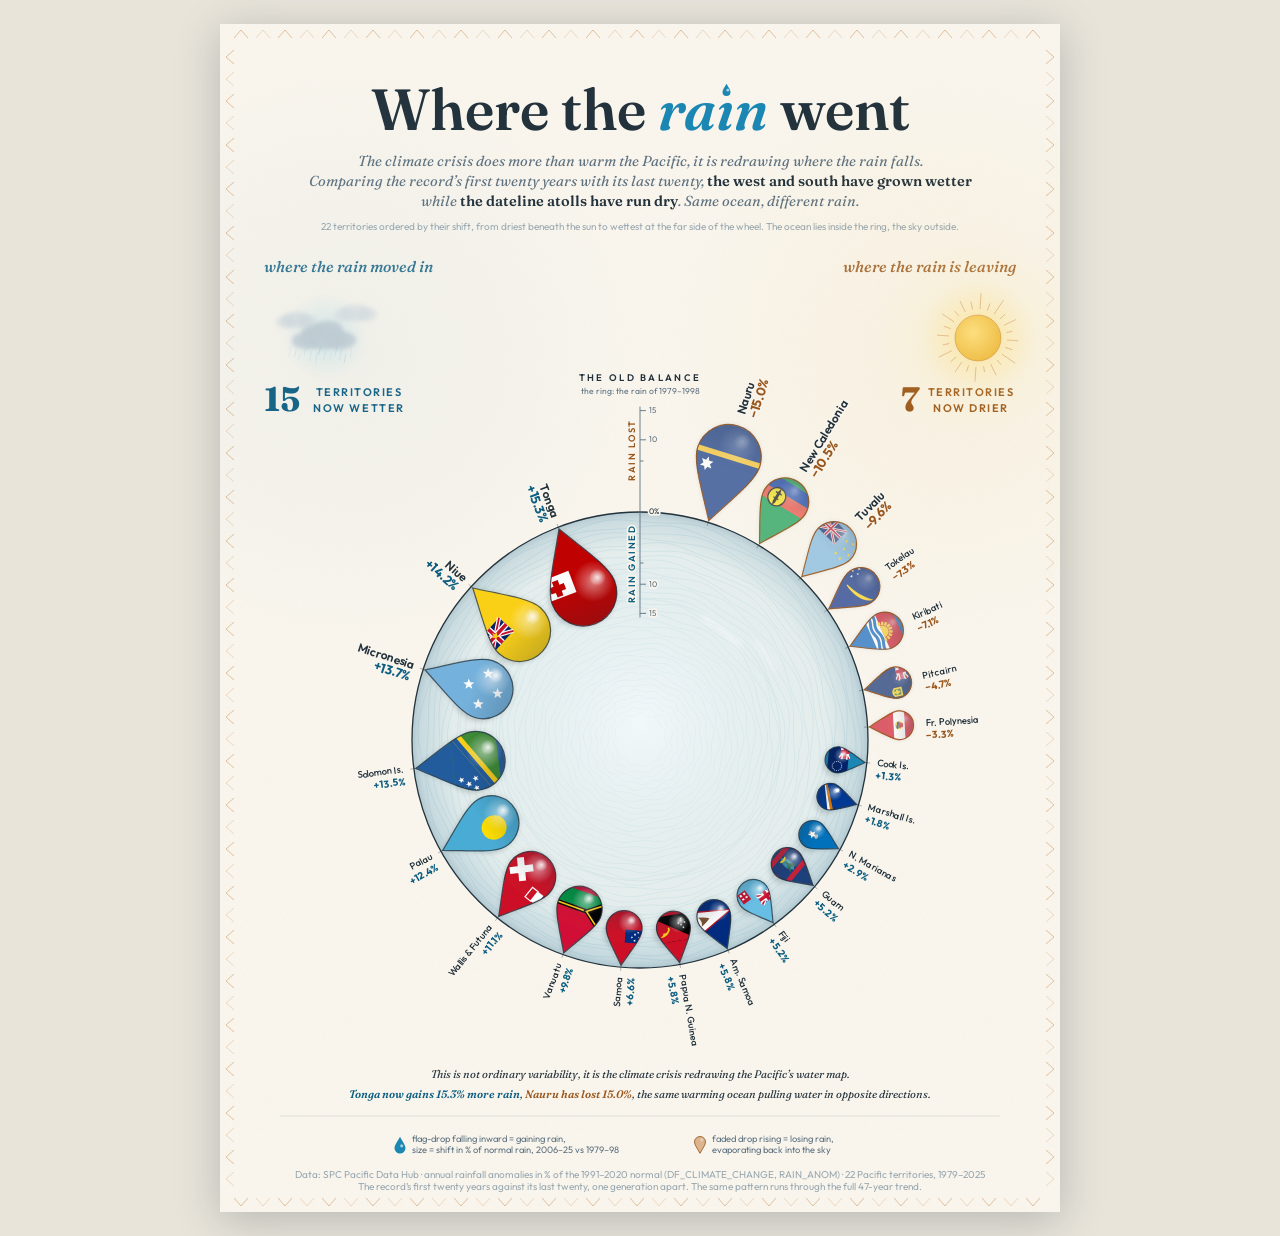
==== commit 9b57b0c7: "1" ====
--- a/poster/a4.html
+++ b/poster/a4.html
@@ -49,13 +49,13 @@
   <text x="420.0" y="106" class="title" text-anchor="middle">Where the <tspan class="w">raın</tspan> went</text>
   <path d="M 506.5 59.8 C 508.7 63.6 510.5 66.2 510.5 68.0 A 4.0 4.0 0 1 1 502.5 68.0 C 502.5 66.2 504.3 63.6 506.5 59.8 Z" fill="#1b87b4"/>
   <circle cx="507.8" cy="66.2" r="1.4" fill="#ffffff" opacity="0.65"/>
-  <text x="420.0" y="142" class="stand" text-anchor="middle">The climate crisis does more than warm the Pacific. Between the record’s first twenty years</text>
-  <text x="420.0" y="162" class="stand" text-anchor="middle">and its last, the sky itself has tilted, <tspan class="standb">pouring ever more rain on the west and south</tspan></text>
-  <text x="420.0" y="182" class="stand" text-anchor="middle">while <tspan class="standb">the dateline atolls run dry</tspan>. Same ocean, different rain.</text>
-  <text x="420.0" y="206" class="cap" text-anchor="middle">22 territories ordered by their shift, driest beneath the sun, clockwise round to wettest. The ocean lies inside the ring, the sky outside.</text>
+  <text x="420.0" y="142" class="stand" text-anchor="middle">The climate crisis does more than warm the Pacific, it is redrawing where the rain falls.</text>
+  <text x="420.0" y="162" class="stand" text-anchor="middle">Comparing the record’s first twenty years with its last twenty, <tspan class="standb">the west and south have grown wetter</tspan></text>
+  <text x="420.0" y="182" class="stand" text-anchor="middle">while <tspan class="standb">the dateline atolls have run dry</tspan>. Same ocean, different rain.</text>
+  <text x="420.0" y="206" class="cap" text-anchor="middle">22 territories ordered by their shift, from driest beneath the sun to wettest at the far side of the wheel. The ocean lies inside the ring, the sky outside.</text>
 
   <!-- sky corners -->
-  <text x="44" y="248" class="anno halo" fill="#0e5f83">where the rain moved in</text><text x="44" y="387" class="bignum" fill="#0e5f83">15</text><text x="139" y="372" class="terr" style="fill:#0e5f83" text-anchor="middle">TERRITORIES</text><text x="139" y="388" class="terr" style="fill:#0e5f83" text-anchor="middle">NOW WETTER</text><text x="44" y="1006" class="call" fill="#22313b">Micronesia’s three wettest years in 47</text><text x="44" y="1020" class="call" fill="#22313b">years have all come since 2019. The</text><text x="44" y="1034" class="call" fill="#22313b">Solomons’ record fell in 2023 (+24.4%).</text><text x="796" y="248" class="anno halo" fill="#9a571c" text-anchor="end">where the rain is leaving</text><text x="700" y="387" class="bignum" fill="#9a571c" text-anchor="end">7</text><text x="751" y="372" class="terr" style="fill:#9a571c" text-anchor="middle">TERRITORIES</text><text x="751" y="388" class="terr" style="fill:#9a571c" text-anchor="middle">NOW DRIER</text><text x="796" y="992" class="call" fill="#22313b" text-anchor="end">Nauru’s sky has turned manic:</text><text x="796" y="1006" class="call" fill="#22313b" text-anchor="end"><tspan fill="#0e5f83" font-weight="600">+66.6%</tspan> in 2019, its wettest year</text><text x="796" y="1020" class="call" fill="#22313b" text-anchor="end">since 1979, then <tspan fill="#9a571c" font-weight="600">−48.0%</tspan> in 2022.</text>
+  <text x="44" y="248" class="anno halo" fill="#0e5f83">where the rain moved in</text><text x="44" y="387" class="bignum" fill="#0e5f83">15</text><text x="139" y="372" class="terr" style="fill:#0e5f83" text-anchor="middle">TERRITORIES</text><text x="139" y="388" class="terr" style="fill:#0e5f83" text-anchor="middle">NOW WETTER</text><text x="796" y="248" class="anno halo" fill="#9a571c" text-anchor="end">where the rain is leaving</text><text x="700" y="387" class="bignum" fill="#9a571c" text-anchor="end">7</text><text x="751" y="372" class="terr" style="fill:#9a571c" text-anchor="middle">TERRITORIES</text><text x="751" y="388" class="terr" style="fill:#9a571c" text-anchor="middle">NOW DRIER</text>
 
   <!-- artwork -->
   <defs><filter id="ds" x="-40%" y="-40%" width="180%" height="180%"><feDropShadow dx="0" dy="0" stdDeviation="2.6" flood-color="#22313b" flood-opacity="0.20"/></filter><filter id="dsU" x="-40%" y="-40%" width="180%" height="180%"><feDropShadow dx="0" dy="0" stdDeviation="2.0" flood-color="#22313b" flood-opacity="0.12"/></filter><filter id="bl2" x="-80%" y="-80%" width="260%" height="260%"><feGaussianBlur stdDeviation="2.4"/></filter><linearGradient id="shW" x1="0" y1="0" x2="0" y2="1">
@@ -97,6 +97,9 @@
   <stop offset="0.6" stop-color="#8fd0e8" stop-opacity="0.12"/>
   <stop offset="1" stop-color="#8fd0e8" stop-opacity="0"/></radialGradient><filter id="blc" x="-60%" y="-60%" width="220%" height="220%"><feGaussianBlur stdDeviation="3.2"/></filter><clipPath id="cNR"><path d="M 0.0 -230.0 C 17.9 -260.9 32.5 -282.0 32.5 -296.6 A 32.5 32.5 0 1 0 -32.5 -296.6 C -32.5 -282.0 -17.9 -260.9 0.0 -230.0 Z"/></clipPath><clipPath id="cNC"><path d="M 0.0 -230.0 C 13.1 -252.7 23.8 -268.1 23.8 -278.9 A 23.8 23.8 0 1 0 -23.8 -278.9 C -23.8 -268.1 -13.1 -252.7 0.0 -230.0 Z"/></clipPath><clipPath id="cTV"><path d="M 0.0 -230.0 C 12.3 -251.3 22.4 -265.9 22.4 -275.9 A 22.4 22.4 0 1 0 -22.4 -275.9 C -22.4 -265.9 -12.3 -251.3 0.0 -230.0 Z"/></clipPath><clipPath id="cTK"><path d="M 0.0 -230.0 C 10.4 -248.0 19.0 -260.3 19.0 -268.9 A 19.0 19.0 0 1 0 -19.0 -268.9 C -19.0 -260.3 -10.4 -248.0 0.0 -230.0 Z"/></clipPath><clipPath id="cKI"><path d="M 0.0 -230.0 C 10.2 -247.7 18.6 -259.8 18.6 -268.1 A 18.6 18.6 0 1 0 -18.6 -268.1 C -18.6 -259.8 -10.2 -247.7 0.0 -230.0 Z"/></clipPath><clipPath id="cPN"><path d="M 0.0 -230.0 C 8.6 -244.9 15.7 -255.1 15.7 -262.2 A 15.7 15.7 0 1 0 -15.7 -262.2 C -15.7 -255.1 -8.6 -244.9 0.0 -230.0 Z"/></clipPath><clipPath id="cPF"><path d="M 0.0 -230.0 C 7.9 -243.7 14.4 -253.1 14.4 -259.6 A 14.4 14.4 0 1 0 -14.4 -259.6 C -14.4 -253.1 -7.9 -243.7 0.0 -230.0 Z"/></clipPath><clipPath id="cCK"><path d="M 0.0 -226.0 C 7.2 -213.6 13.1 -205.1 13.1 -199.2 A 13.1 13.1 0 1 1 -13.1 -199.2 C -13.1 -205.1 -7.2 -213.6 0.0 -226.0 Z"/></clipPath><clipPath id="cMH"><path d="M 0.0 -226.0 C 7.4 -213.3 13.4 -204.6 13.4 -198.6 A 13.4 13.4 0 1 1 -13.4 -198.6 C -13.4 -204.6 -7.4 -213.3 0.0 -226.0 Z"/></clipPath><clipPath id="cMP"><path d="M 0.0 -226.0 C 7.7 -212.6 14.1 -203.5 14.1 -197.1 A 14.1 14.1 0 1 1 -14.1 -197.1 C -14.1 -203.5 -7.7 -212.6 0.0 -226.0 Z"/></clipPath><clipPath id="cGU"><path d="M 0.0 -226.0 C 8.9 -210.6 16.3 -200.0 16.3 -192.7 A 16.3 16.3 0 1 1 -16.3 -192.7 C -16.3 -200.0 -8.9 -210.6 0.0 -226.0 Z"/></clipPath><clipPath id="cFJ"><path d="M 0.0 -226.0 C 9.0 -210.5 16.3 -199.9 16.3 -192.6 A 16.3 16.3 0 1 1 -16.3 -192.6 C -16.3 -199.9 -9.0 -210.5 0.0 -226.0 Z"/></clipPath><clipPath id="cAS"><path d="M 0.0 -226.0 C 9.3 -209.9 16.9 -198.9 16.9 -191.3 A 16.9 16.9 0 1 1 -16.9 -191.3 C -16.9 -198.9 -9.3 -209.9 0.0 -226.0 Z"/></clipPath><clipPath id="cPG"><path d="M 0.0 -226.0 C 9.4 -209.8 17.0 -198.7 17.0 -191.1 A 17.0 17.0 0 1 1 -17.0 -191.1 C -17.0 -198.7 -9.4 -209.8 0.0 -226.0 Z"/></clipPath><clipPath id="cWS"><path d="M 0.0 -226.0 C 9.9 -208.9 18.0 -197.2 18.0 -189.2 A 18.0 18.0 0 1 1 -18.0 -189.2 C -18.0 -197.2 -9.9 -208.9 0.0 -226.0 Z"/></clipPath><clipPath id="cVU"><path d="M 0.0 -226.0 C 12.5 -204.4 22.7 -189.6 22.7 -179.4 A 22.7 22.7 0 1 1 -22.7 -179.4 C -22.7 -189.6 -12.5 -204.4 0.0 -226.0 Z"/></clipPath><clipPath id="cWF"><path d="M 0.0 -226.0 C 13.7 -202.3 25.0 -186.1 25.0 -174.8 A 25.0 25.0 0 1 1 -25.0 -174.8 C -25.0 -186.1 -13.7 -202.3 0.0 -226.0 Z"/></clipPath><clipPath id="cPW"><path d="M 0.0 -226.0 C 15.0 -200.0 27.3 -182.3 27.3 -170.0 A 27.3 27.3 0 1 1 -27.3 -170.0 C -27.3 -182.3 -15.0 -200.0 0.0 -226.0 Z"/></clipPath><clipPath id="cSB"><path d="M 0.0 -226.0 C 16.2 -198.0 29.4 -178.9 29.4 -165.6 A 29.4 29.4 0 1 1 -29.4 -165.6 C -29.4 -178.9 -16.2 -198.0 0.0 -226.0 Z"/></clipPath><clipPath id="cFM"><path d="M 0.0 -226.0 C 16.4 -197.7 29.8 -178.3 29.8 -164.9 A 29.8 29.8 0 1 1 -29.8 -164.9 C -29.8 -178.3 -16.4 -197.7 0.0 -226.0 Z"/></clipPath><clipPath id="cNU"><path d="M 0.0 -226.0 C 17.0 -196.6 30.9 -176.5 30.9 -162.6 A 30.9 30.9 0 1 1 -30.9 -162.6 C -30.9 -176.5 -17.0 -196.6 0.0 -226.0 Z"/></clipPath><clipPath id="cTO"><path d="M 0.0 -226.0 C 18.3 -194.4 33.3 -172.8 33.3 -157.8 A 33.3 33.3 0 1 1 -33.3 -157.8 C -33.3 -172.8 -18.3 -194.4 0.0 -226.0 Z"/></clipPath></defs><circle cx="128" cy="330" r="280" fill="url(#washW)"/><circle cx="726" cy="330" r="280" fill="url(#washD)"/><circle cx="420.0" cy="716.0" r="228.0" fill="url(#sea)"/><path d="M 445.3 716.0 L 445.8 717.2 L 446.4 718.4 L 446.7 719.6 L 446.8 720.9 L 446.5 722.0 L 445.9 723.1 L 445.1 724.1 L 444.1 725.0 L 443.2 725.9 L 442.4 726.8 L 441.8 727.7 L 441.5 728.8 L 441.2 730.0 L 441.1 731.3 L 440.8 732.6 L 440.4 733.8 L 439.7 734.8 L 438.7 735.6 L 437.6 736.1 L 436.3 736.5 L 435.0 736.7 L 433.8 736.9 L 432.7 737.3 L 431.8 737.9 L 430.9 738.6 L 430.1 739.5 L 429.2 740.5 L 428.3 741.4 L 427.2 742.1 L 426.1 742.5 L 424.8 742.6 L 423.6 742.4 L 422.3 741.9 L 421.1 741.4 L 420.0 741.0 L 418.9 740.8 L 417.8 740.8 L 416.6 741.0 L 415.4 741.4 L 414.1 741.7 L 412.9 741.9 L 411.6 741.8 L 410.4 741.5 L 409.4 740.8 L 408.5 739.8 L 407.8 738.8 L 407.0 737.7 L 406.3 736.8 L 405.4 736.0 L 404.4 735.5 L 403.3 735.1 L 402.1 734.7 L 400.8 734.3 L 399.7 733.8 L 398.7 733.0 L 398.0 732.0 L 397.6 730.8 L 397.4 729.5 L 397.4 728.2 L 397.3 726.9 L 397.2 725.8 L 396.8 724.7 L 396.2 723.7 L 395.4 722.8 L 394.6 721.8 L 393.8 720.8 L 393.2 719.6 L 392.9 718.4 L 392.9 717.2 L 393.3 716.0 L 393.9 714.8 L 394.6 713.7 L 395.2 712.6 L 395.6 711.6 L 395.8 710.5 L 395.8 709.3 L 395.6 708.1 L 395.4 706.8 L 395.4 705.5 L 395.5 704.2 L 396.0 703.1 L 396.8 702.2 L 397.8 701.4 L 399.0 700.7 L 400.2 700.2 L 401.2 699.6 L 402.1 698.9 L 402.8 698.0 L 403.4 697.0 L 403.9 695.8 L 404.5 694.6 L 405.2 693.5 L 406.1 692.7 L 407.1 692.1 L 408.3 691.8 L 409.6 691.7 L 410.9 691.8 L 412.2 692.0 L 413.4 692.0 L 414.5 691.8 L 415.5 691.4 L 416.6 690.8 L 417.7 690.1 L 418.8 689.5 L 420.0 689.0 L 421.2 688.8 L 422.4 689.0 L 423.6 689.5 L 424.7 690.2 L 425.7 691.0 L 426.7 691.8 L 427.7 692.4 L 428.7 692.8 L 429.9 692.9 L 431.1 693.0 L 432.4 693.0 L 433.7 693.1 L 434.9 693.4 L 436.0 694.0 L 436.9 694.8 L 437.5 695.9 L 438.0 697.2 L 438.4 698.4 L 438.8 699.5 L 439.4 700.5 L 440.1 701.4 L 441.0 702.1 L 442.1 702.8 L 443.2 703.5 L 444.2 704.4 L 445.0 705.3 L 445.5 706.4 L 445.6 707.7 L 445.5 709.0 L 445.3 710.2 L 444.9 711.5 L 444.7 712.7 L 444.7 713.8 L 444.9 714.9 L 445.3 716.0 Z" fill="none" stroke="#1b87b4" stroke-opacity="0.053" stroke-width="0.7"/><path d="M 450.7 716.0 L 450.6 717.4 L 450.8 718.8 L 451.2 720.2 L 451.6 721.7 L 451.9 723.3 L 451.9 724.8 L 451.5 726.2 L 450.7 727.5 L 449.6 728.7 L 448.4 729.7 L 447.3 730.7 L 446.3 731.7 L 445.6 732.9 L 445.1 734.3 L 444.7 735.7 L 444.3 737.3 L 443.8 738.7 L 442.9 739.9 L 441.7 740.9 L 440.3 741.5 L 438.8 741.9 L 437.3 742.2 L 435.8 742.5 L 434.5 743.0 L 433.4 743.7 L 432.3 744.7 L 431.2 745.8 L 430.1 746.9 L 428.8 747.8 L 427.4 748.3 L 425.9 748.4 L 424.4 748.1 L 422.8 747.6 L 421.4 747.1 L 420.0 746.7 L 418.6 746.6 L 417.2 746.8 L 415.8 747.2 L 414.3 747.6 L 412.7 747.9 L 411.2 747.9 L 409.8 747.5 L 408.5 746.7 L 407.3 745.6 L 406.3 744.4 L 405.3 743.3 L 404.3 742.3 L 403.1 741.6 L 401.7 741.1 L 400.3 740.7 L 398.7 740.3 L 397.3 739.8 L 396.1 738.9 L 395.1 737.7 L 394.5 736.3 L 394.1 734.8 L 393.8 733.3 L 393.5 731.8 L 393.0 730.5 L 392.3 729.4 L 391.3 728.3 L 390.2 727.2 L 389.1 726.1 L 388.2 724.8 L 387.7 723.4 L 387.6 721.9 L 387.9 720.4 L 388.4 718.8 L 388.9 717.4 L 389.3 716.0 L 389.4 714.6 L 389.2 713.2 L 388.8 711.8 L 388.4 710.3 L 388.1 708.7 L 388.1 707.2 L 388.5 705.8 L 389.3 704.5 L 390.4 703.3 L 391.6 702.3 L 392.7 701.3 L 393.7 700.3 L 394.4 699.1 L 394.9 697.7 L 395.3 696.3 L 395.7 694.7 L 396.2 693.3 L 397.1 692.1 L 398.3 691.1 L 399.7 690.5 L 401.2 690.1 L 402.7 689.8 L 404.2 689.5 L 405.5 689.0 L 406.6 688.3 L 407.7 687.3 L 408.8 686.2 L 409.9 685.1 L 411.2 684.2 L 412.6 683.7 L 414.1 683.6 L 415.6 683.9 L 417.2 684.4 L 418.6 684.9 L 420.0 685.3 L 421.4 685.4 L 422.8 685.2 L 424.2 684.8 L 425.7 684.4 L 427.3 684.1 L 428.8 684.1 L 430.2 684.5 L 431.5 685.3 L 432.7 686.4 L 433.7 687.6 L 434.7 688.7 L 435.7 689.7 L 436.9 690.4 L 438.3 690.9 L 439.7 691.3 L 441.3 691.7 L 442.7 692.2 L 443.9 693.1 L 444.9 694.3 L 445.5 695.7 L 445.9 697.2 L 446.2 698.7 L 446.5 700.2 L 447.0 701.5 L 447.7 702.6 L 448.7 703.7 L 449.8 704.8 L 450.9 705.9 L 451.8 707.2 L 452.3 708.6 L 452.4 710.1 L 452.1 711.6 L 451.6 713.2 L 451.1 714.6 L 450.7 716.0 Z" fill="none" stroke="#1b87b4" stroke-opacity="0.054" stroke-width="0.7"/><path d="M 456.5 716.0 L 456.7 717.6 L 457.2 719.4 L 457.8 721.1 L 458.1 722.9 L 458.1 724.7 L 457.5 726.4 L 456.5 727.9 L 455.3 729.2 L 454.0 730.5 L 452.9 731.9 L 452.2 733.3 L 451.7 734.9 L 451.3 736.7 L 451.0 738.5 L 450.4 740.2 L 449.4 741.7 L 448.1 742.8 L 446.4 743.6 L 444.7 744.3 L 443.0 744.8 L 441.5 745.5 L 440.1 746.5 L 439.0 747.8 L 437.9 749.2 L 436.7 750.6 L 435.3 751.8 L 433.7 752.5 L 432.0 752.8 L 430.1 752.7 L 428.3 752.4 L 426.6 752.2 L 424.9 752.1 L 423.3 752.5 L 421.7 753.1 L 420.0 753.9 L 418.3 754.5 L 416.5 754.8 L 414.8 754.6 L 413.1 754.0 L 411.6 753.0 L 410.1 751.8 L 408.7 750.9 L 407.2 750.2 L 405.6 749.8 L 403.8 749.6 L 402.0 749.5 L 400.2 749.2 L 398.5 748.6 L 397.1 747.5 L 396.0 746.1 L 395.2 744.4 L 394.4 742.8 L 393.6 741.3 L 392.5 740.0 L 391.2 739.0 L 389.7 738.0 L 388.1 737.1 L 386.7 735.9 L 385.6 734.5 L 385.0 732.9 L 384.8 731.1 L 384.8 729.2 L 384.9 727.4 L 384.8 725.7 L 384.4 724.1 L 383.6 722.6 L 382.7 721.1 L 381.8 719.4 L 381.1 717.7 L 381.0 716.0 L 381.3 714.3 L 382.0 712.6 L 382.9 711.0 L 383.8 709.4 L 384.4 707.9 L 384.7 706.3 L 384.7 704.5 L 384.6 702.7 L 384.6 700.9 L 384.9 699.1 L 385.7 697.5 L 386.8 696.2 L 388.3 695.1 L 389.9 694.1 L 391.3 693.1 L 392.5 692.0 L 393.5 690.6 L 394.2 689.1 L 395.0 687.4 L 395.9 685.8 L 397.1 684.4 L 398.5 683.5 L 400.3 683.0 L 402.1 682.7 L 403.9 682.6 L 405.6 682.3 L 407.2 681.8 L 408.6 681.0 L 410.0 679.9 L 411.5 678.8 L 413.1 677.9 L 414.8 677.3 L 416.5 677.3 L 418.3 677.7 L 420.0 678.4 L 421.7 679.1 L 423.3 679.6 L 424.9 679.8 L 426.6 679.7 L 428.4 679.3 L 430.2 679.1 L 432.0 679.0 L 433.7 679.5 L 435.2 680.3 L 436.6 681.6 L 437.8 683.0 L 438.9 684.4 L 440.1 685.5 L 441.5 686.4 L 443.1 687.0 L 444.9 687.6 L 446.6 688.2 L 448.1 689.1 L 449.4 690.3 L 450.2 691.9 L 450.8 693.6 L 451.1 695.5 L 451.5 697.2 L 452.1 698.7 L 453.0 700.1 L 454.2 701.4 L 455.5 702.7 L 456.7 704.1 L 457.6 705.6 L 458.0 707.3 L 457.9 709.1 L 457.5 710.9 L 457.0 712.7 L 456.6 714.4 L 456.5 716.0 Z" fill="none" stroke="#1b87b4" stroke-opacity="0.056" stroke-width="0.7"/><path d="M 462.9 716.0 L 463.6 718.0 L 464.3 720.0 L 464.5 722.0 L 464.2 724.0 L 463.3 725.9 L 462.0 727.6 L 460.7 729.2 L 459.7 730.9 L 459.0 732.7 L 458.6 734.6 L 458.5 736.7 L 458.1 738.8 L 457.5 740.7 L 456.3 742.4 L 454.7 743.7 L 452.8 744.7 L 451.0 745.6 L 449.3 746.6 L 447.9 747.9 L 446.7 749.5 L 445.7 751.3 L 444.5 753.1 L 443.0 754.5 L 441.3 755.5 L 439.3 756.0 L 437.1 756.1 L 435.1 756.1 L 433.1 756.3 L 431.3 756.9 L 429.5 757.8 L 427.8 759.0 L 426.0 760.0 L 424.0 760.7 L 422.0 760.8 L 420.0 760.4 L 418.0 759.6 L 416.2 758.7 L 414.3 758.0 L 412.4 757.7 L 410.5 757.8 L 408.4 758.1 L 406.3 758.3 L 404.2 758.0 L 402.4 757.3 L 400.7 756.0 L 399.3 754.4 L 398.0 752.8 L 396.7 751.4 L 395.1 750.3 L 393.3 749.5 L 391.3 748.9 L 389.3 748.1 L 387.6 747.0 L 386.2 745.5 L 385.3 743.7 L 384.7 741.6 L 384.2 739.6 L 383.6 737.7 L 382.7 736.1 L 381.4 734.6 L 379.8 733.2 L 378.4 731.6 L 377.3 729.9 L 376.7 727.9 L 376.7 725.9 L 377.1 723.8 L 377.5 721.8 L 377.8 719.8 L 377.6 717.9 L 377.1 716.0 L 376.4 714.0 L 375.7 712.0 L 375.5 710.0 L 375.8 708.0 L 376.7 706.1 L 378.0 704.4 L 379.3 702.8 L 380.3 701.1 L 381.0 699.3 L 381.4 697.4 L 381.5 695.3 L 381.9 693.2 L 382.5 691.3 L 383.7 689.6 L 385.3 688.3 L 387.2 687.3 L 389.0 686.4 L 390.7 685.4 L 392.1 684.1 L 393.3 682.5 L 394.3 680.7 L 395.5 678.9 L 397.0 677.5 L 398.7 676.5 L 400.7 676.0 L 402.9 675.9 L 404.9 675.9 L 406.9 675.7 L 408.7 675.1 L 410.5 674.2 L 412.2 673.0 L 414.0 672.0 L 416.0 671.3 L 418.0 671.2 L 420.0 671.6 L 422.0 672.4 L 423.8 673.3 L 425.7 674.0 L 427.6 674.3 L 429.5 674.2 L 431.6 673.9 L 433.7 673.7 L 435.8 674.0 L 437.6 674.7 L 439.3 676.0 L 440.7 677.6 L 442.0 679.2 L 443.3 680.6 L 444.9 681.7 L 446.7 682.5 L 448.7 683.1 L 450.7 683.9 L 452.4 685.0 L 453.8 686.5 L 454.7 688.3 L 455.3 690.4 L 455.8 692.4 L 456.4 694.3 L 457.3 695.9 L 458.6 697.4 L 460.2 698.8 L 461.6 700.4 L 462.7 702.1 L 463.3 704.1 L 463.3 706.1 L 462.9 708.2 L 462.5 710.2 L 462.2 712.2 L 462.4 714.1 L 462.9 716.0 Z" fill="none" stroke="#1b87b4" stroke-opacity="0.057" stroke-width="0.7"/><path d="M 470.9 716.0 L 470.5 718.3 L 469.5 720.5 L 468.4 722.6 L 467.5 724.6 L 467.0 726.7 L 467.0 729.0 L 467.2 731.3 L 467.2 733.7 L 466.7 736.0 L 465.7 738.0 L 464.0 739.7 L 462.2 741.2 L 460.4 742.7 L 459.0 744.3 L 457.9 746.3 L 457.1 748.4 L 456.3 750.7 L 455.1 752.7 L 453.4 754.3 L 451.4 755.3 L 449.1 756.0 L 446.8 756.6 L 444.7 757.4 L 442.9 758.6 L 441.3 760.2 L 439.6 761.9 L 437.8 763.4 L 435.7 764.4 L 433.4 764.7 L 431.1 764.5 L 428.7 764.1 L 426.5 763.8 L 424.3 764.0 L 422.2 764.7 L 420.0 765.6 L 417.7 766.4 L 415.4 766.6 L 413.2 766.2 L 411.1 765.2 L 409.1 763.9 L 407.1 762.7 L 405.1 761.8 L 403.0 761.4 L 400.6 761.3 L 398.2 761.2 L 395.9 760.7 L 393.9 759.6 L 392.3 758.0 L 390.9 756.0 L 389.7 754.0 L 388.3 752.3 L 386.6 750.9 L 384.6 749.9 L 382.4 748.8 L 380.4 747.6 L 378.9 745.9 L 377.8 743.8 L 377.3 741.5 L 377.0 739.2 L 376.5 736.9 L 375.7 735.0 L 374.4 733.1 L 372.8 731.3 L 371.4 729.4 L 370.4 727.3 L 370.1 725.0 L 370.4 722.7 L 371.1 720.4 L 371.6 718.2 L 371.8 716.0 L 371.5 713.8 L 370.9 711.6 L 370.3 709.3 L 370.1 706.9 L 370.5 704.7 L 371.5 702.6 L 373.0 700.7 L 374.5 698.9 L 375.7 697.1 L 376.4 695.0 L 376.8 692.8 L 377.2 690.4 L 377.8 688.1 L 378.9 686.1 L 380.5 684.5 L 382.5 683.3 L 384.7 682.2 L 386.6 681.1 L 388.3 679.7 L 389.6 677.9 L 390.8 675.9 L 392.2 673.9 L 393.9 672.4 L 396.0 671.4 L 398.3 670.9 L 400.7 670.8 L 403.0 670.7 L 405.1 670.2 L 407.1 669.2 L 409.0 667.9 L 411.0 666.6 L 413.2 665.7 L 415.4 665.4 L 417.7 665.8 L 420.0 666.6 L 422.2 667.4 L 424.3 668.0 L 426.5 668.1 L 428.8 667.8 L 431.1 667.4 L 433.5 667.2 L 435.7 667.6 L 437.7 668.7 L 439.5 670.3 L 441.2 672.0 L 442.9 673.5 L 444.7 674.6 L 446.9 675.3 L 449.2 675.9 L 451.4 676.6 L 453.4 677.7 L 455.0 679.4 L 456.2 681.4 L 457.0 683.7 L 457.9 685.8 L 459.0 687.7 L 460.5 689.3 L 462.3 690.7 L 464.2 692.2 L 465.7 694.0 L 466.7 696.0 L 467.1 698.3 L 467.0 700.7 L 466.9 703.1 L 467.0 705.3 L 467.6 707.4 L 468.6 709.4 L 469.7 711.5 L 470.6 713.7 L 470.9 716.0 Z" fill="none" stroke="#1b87b4" stroke-opacity="0.059" stroke-width="0.7"/><path d="M 474.4 716.0 L 474.0 718.4 L 473.9 720.8 L 473.9 723.3 L 474.1 725.8 L 474.2 728.4 L 474.2 731.0 L 473.9 733.5 L 473.1 735.9 L 472.0 738.2 L 470.5 740.3 L 468.8 742.3 L 467.0 744.1 L 465.3 745.9 L 463.7 747.8 L 462.3 749.8 L 461.1 751.9 L 459.9 754.1 L 458.6 756.3 L 457.1 758.5 L 455.4 760.3 L 453.3 761.9 L 451.1 763.1 L 448.7 764.0 L 446.2 764.6 L 443.7 765.2 L 441.3 765.8 L 439.0 766.6 L 436.8 767.6 L 434.5 768.7 L 432.3 769.9 L 430.0 771.1 L 427.6 772.0 L 425.1 772.5 L 422.5 772.6 L 420.0 772.3 L 417.5 771.6 L 415.1 770.8 L 412.7 770.0 L 410.3 769.2 L 408.0 768.7 L 405.5 768.4 L 403.0 768.2 L 400.5 768.0 L 397.9 767.6 L 395.4 767.0 L 393.1 766.0 L 391.0 764.6 L 389.1 762.9 L 387.4 760.9 L 385.8 758.9 L 384.3 756.9 L 382.6 755.1 L 380.9 753.4 L 379.0 751.8 L 377.0 750.3 L 374.9 748.7 L 373.0 747.0 L 371.3 745.1 L 370.0 742.9 L 369.1 740.5 L 368.5 738.0 L 368.2 735.4 L 368.0 732.9 L 367.7 730.4 L 367.3 728.0 L 366.7 725.7 L 365.9 723.3 L 365.0 720.9 L 364.2 718.5 L 363.6 716.0 L 363.3 713.5 L 363.5 710.9 L 364.1 708.4 L 365.1 706.0 L 366.2 703.7 L 367.4 701.5 L 368.5 699.3 L 369.4 697.0 L 370.1 694.7 L 370.7 692.2 L 371.2 689.8 L 371.9 687.3 L 372.8 684.9 L 374.1 682.6 L 375.7 680.7 L 377.6 679.0 L 379.8 677.5 L 382.0 676.3 L 384.2 675.0 L 386.3 673.7 L 388.2 672.3 L 390.1 670.6 L 391.8 668.9 L 393.7 667.1 L 395.6 665.4 L 397.7 663.9 L 400.1 662.9 L 402.5 662.2 L 405.1 661.9 L 407.7 661.9 L 410.2 662.1 L 412.7 662.2 L 415.2 662.2 L 417.6 661.9 L 420.0 661.5 L 422.5 661.0 L 425.0 660.5 L 427.6 660.2 L 430.1 660.2 L 432.6 660.7 L 435.0 661.6 L 437.3 662.8 L 439.4 664.3 L 441.5 665.8 L 443.5 667.2 L 445.6 668.4 L 447.8 669.5 L 450.1 670.4 L 452.5 671.3 L 454.9 672.3 L 457.1 673.5 L 459.2 675.0 L 461.0 676.8 L 462.4 678.9 L 463.6 681.2 L 464.6 683.6 L 465.5 686.0 L 466.5 688.2 L 467.6 690.4 L 468.9 692.4 L 470.4 694.5 L 471.9 696.5 L 473.3 698.7 L 474.5 701.0 L 475.3 703.4 L 475.7 705.9 L 475.7 708.5 L 475.4 711.0 L 474.9 713.5 L 474.4 716.0 Z" fill="none" stroke="#1b87b4" stroke-opacity="0.060" stroke-width="0.7"/><path d="M 480.5 716.0 L 481.1 718.7 L 481.7 721.5 L 481.9 724.4 L 481.7 727.2 L 480.9 729.9 L 479.7 732.5 L 478.2 734.9 L 476.7 737.3 L 475.2 739.6 L 474.0 742.0 L 473.0 744.5 L 472.1 747.1 L 471.3 749.8 L 470.3 752.5 L 468.9 755.0 L 467.2 757.2 L 465.1 759.1 L 462.7 760.6 L 460.1 761.9 L 457.6 763.2 L 455.2 764.5 L 453.0 766.0 L 450.9 767.8 L 448.9 769.7 L 446.8 771.6 L 444.5 773.3 L 442.0 774.6 L 439.3 775.5 L 436.5 775.9 L 433.7 775.9 L 430.8 775.8 L 428.1 775.6 L 425.4 775.6 L 422.7 775.9 L 420.0 776.5 L 417.3 777.1 L 414.5 777.7 L 411.6 777.9 L 408.8 777.7 L 406.1 776.9 L 403.5 775.7 L 401.1 774.2 L 398.7 772.7 L 396.4 771.2 L 394.0 770.0 L 391.5 769.0 L 388.9 768.1 L 386.2 767.3 L 383.5 766.3 L 381.0 764.9 L 378.8 763.2 L 376.9 761.1 L 375.4 758.7 L 374.1 756.1 L 372.8 753.6 L 371.5 751.2 L 370.0 749.0 L 368.2 746.9 L 366.3 744.9 L 364.4 742.8 L 362.7 740.5 L 361.4 738.0 L 360.5 735.3 L 360.1 732.5 L 360.1 729.7 L 360.2 726.8 L 360.4 724.1 L 360.4 721.4 L 360.1 718.7 L 359.5 716.0 L 358.9 713.3 L 358.3 710.5 L 358.1 707.6 L 358.3 704.8 L 359.1 702.1 L 360.3 699.5 L 361.8 697.1 L 363.3 694.7 L 364.8 692.4 L 366.0 690.0 L 367.0 687.5 L 367.9 684.9 L 368.7 682.2 L 369.7 679.5 L 371.1 677.0 L 372.8 674.8 L 374.9 672.9 L 377.3 671.4 L 379.9 670.1 L 382.4 668.8 L 384.8 667.5 L 387.0 666.0 L 389.1 664.2 L 391.1 662.3 L 393.2 660.4 L 395.5 658.7 L 398.0 657.4 L 400.7 656.5 L 403.5 656.1 L 406.3 656.1 L 409.2 656.2 L 411.9 656.4 L 414.6 656.4 L 417.3 656.1 L 420.0 655.5 L 422.7 654.9 L 425.5 654.3 L 428.4 654.1 L 431.2 654.3 L 433.9 655.1 L 436.5 656.3 L 438.9 657.8 L 441.3 659.3 L 443.6 660.8 L 446.0 662.0 L 448.5 663.0 L 451.1 663.9 L 453.8 664.7 L 456.5 665.7 L 459.0 667.1 L 461.2 668.8 L 463.1 670.9 L 464.6 673.3 L 465.9 675.9 L 467.2 678.4 L 468.5 680.8 L 470.0 683.0 L 471.8 685.1 L 473.7 687.1 L 475.6 689.2 L 477.3 691.5 L 478.6 694.0 L 479.5 696.7 L 479.9 699.5 L 479.9 702.3 L 479.8 705.2 L 479.6 707.9 L 479.6 710.6 L 479.9 713.3 L 480.5 716.0 Z" fill="none" stroke="#1b87b4" stroke-opacity="0.062" stroke-width="0.7"/><path d="M 486.1 716.0 L 486.8 719.0 L 487.4 722.1 L 487.7 725.2 L 487.5 728.2 L 486.7 731.2 L 485.3 734.0 L 483.7 736.7 L 482.0 739.3 L 480.5 741.9 L 479.3 744.5 L 478.4 747.4 L 477.5 750.4 L 476.6 753.4 L 475.3 756.2 L 473.6 758.8 L 471.4 760.9 L 468.9 762.7 L 466.1 764.3 L 463.5 765.8 L 461.0 767.4 L 458.7 769.3 L 456.6 771.4 L 454.5 773.7 L 452.2 775.9 L 449.7 777.7 L 446.9 779.0 L 443.9 779.8 L 440.8 780.1 L 437.7 780.2 L 434.7 780.3 L 431.7 780.7 L 428.9 781.4 L 426.0 782.3 L 423.0 783.3 L 420.0 784.1 L 416.9 784.5 L 413.9 784.2 L 410.9 783.4 L 408.0 782.1 L 405.2 780.8 L 402.5 779.5 L 399.7 778.5 L 396.8 777.9 L 393.8 777.4 L 390.7 776.9 L 387.7 776.1 L 384.8 774.9 L 382.3 773.1 L 380.1 770.9 L 378.2 768.4 L 376.4 765.9 L 374.5 763.6 L 372.5 761.5 L 370.1 759.6 L 367.6 757.8 L 365.2 755.8 L 362.9 753.7 L 361.1 751.2 L 359.9 748.4 L 359.0 745.4 L 358.5 742.3 L 358.1 739.2 L 357.5 736.3 L 356.5 733.5 L 355.3 730.8 L 353.9 728.0 L 352.7 725.1 L 351.8 722.1 L 351.5 719.1 L 351.8 716.0 L 352.6 713.0 L 353.6 710.0 L 354.6 707.1 L 355.3 704.3 L 355.7 701.3 L 355.9 698.3 L 356.0 695.2 L 356.3 692.1 L 357.0 689.1 L 358.3 686.3 L 360.1 683.8 L 362.2 681.5 L 364.5 679.4 L 366.7 677.3 L 368.6 675.0 L 370.3 672.5 L 371.8 669.9 L 373.3 667.2 L 375.1 664.6 L 377.3 662.4 L 379.8 660.6 L 382.6 659.3 L 385.6 658.4 L 388.6 657.6 L 391.4 656.7 L 394.2 655.5 L 396.7 654.1 L 399.3 652.4 L 402.0 650.7 L 404.8 649.4 L 407.8 648.5 L 410.8 648.3 L 413.9 648.6 L 417.0 649.2 L 420.0 649.8 L 423.0 650.3 L 425.9 650.4 L 428.9 650.3 L 432.0 650.0 L 435.1 649.8 L 438.2 650.0 L 441.2 650.8 L 444.0 652.1 L 446.5 653.9 L 448.9 655.9 L 451.3 657.8 L 453.7 659.6 L 456.3 661.0 L 459.1 662.2 L 461.9 663.4 L 464.8 664.8 L 467.3 666.5 L 469.5 668.6 L 471.3 671.2 L 472.6 674.0 L 473.8 676.9 L 475.0 679.7 L 476.4 682.3 L 478.1 684.7 L 480.1 687.1 L 482.0 689.5 L 483.8 692.0 L 485.2 694.8 L 486.0 697.8 L 486.2 700.9 L 486.1 704.0 L 485.8 707.1 L 485.6 710.1 L 485.7 713.1 L 486.1 716.0 Z" fill="none" stroke="#1b87b4" stroke-opacity="0.064" stroke-width="0.7"/><path d="M 492.4 716.0 L 491.7 719.2 L 491.3 722.4 L 491.3 725.7 L 491.6 729.0 L 491.8 732.4 L 491.6 735.8 L 490.8 739.0 L 489.3 742.0 L 487.4 744.8 L 485.2 747.4 L 483.2 750.0 L 481.5 752.7 L 480.1 755.7 L 478.9 758.8 L 477.6 761.9 L 476.0 764.9 L 473.8 767.5 L 471.2 769.5 L 468.2 771.2 L 465.1 772.6 L 462.2 774.0 L 459.4 775.7 L 456.9 777.8 L 454.5 780.1 L 452.0 782.4 L 449.2 784.3 L 446.2 785.7 L 442.9 786.4 L 439.5 786.6 L 436.1 786.6 L 432.8 786.6 L 429.6 786.9 L 426.5 787.7 L 423.3 788.7 L 420.0 789.7 L 416.7 790.2 L 413.3 790.2 L 410.1 789.4 L 406.9 788.1 L 403.9 786.6 L 400.9 785.2 L 397.9 784.1 L 394.7 783.4 L 391.4 782.9 L 388.0 782.4 L 384.8 781.4 L 381.8 779.9 L 379.2 777.8 L 376.9 775.3 L 374.9 772.6 L 372.8 770.0 L 370.5 767.7 L 368.0 765.7 L 365.2 763.9 L 362.4 761.9 L 359.9 759.7 L 357.9 757.0 L 356.4 754.0 L 355.5 750.7 L 354.8 747.4 L 354.0 744.2 L 353.0 741.2 L 351.5 738.2 L 349.8 735.4 L 348.2 732.4 L 346.9 729.3 L 346.2 726.0 L 346.2 722.6 L 346.8 719.3 L 347.6 716.0 L 348.3 712.8 L 348.7 709.6 L 348.7 706.3 L 348.4 703.0 L 348.2 699.6 L 348.4 696.2 L 349.2 693.0 L 350.7 690.0 L 352.6 687.2 L 354.8 684.6 L 356.8 682.0 L 358.5 679.3 L 359.9 676.3 L 361.1 673.2 L 362.4 670.1 L 364.0 667.1 L 366.2 664.5 L 368.8 662.5 L 371.8 660.8 L 374.9 659.4 L 377.8 658.0 L 380.6 656.3 L 383.1 654.2 L 385.5 651.9 L 388.0 649.6 L 390.8 647.7 L 393.8 646.3 L 397.1 645.6 L 400.5 645.4 L 403.9 645.4 L 407.2 645.4 L 410.4 645.1 L 413.5 644.3 L 416.7 643.3 L 420.0 642.3 L 423.3 641.8 L 426.7 641.8 L 429.9 642.6 L 433.1 643.9 L 436.1 645.4 L 439.1 646.8 L 442.1 647.9 L 445.3 648.6 L 448.6 649.1 L 452.0 649.6 L 455.2 650.6 L 458.2 652.1 L 460.8 654.2 L 463.1 656.7 L 465.1 659.4 L 467.2 662.0 L 469.5 664.3 L 472.0 666.3 L 474.8 668.1 L 477.6 670.1 L 480.1 672.3 L 482.1 675.0 L 483.6 678.0 L 484.5 681.3 L 485.2 684.6 L 486.0 687.8 L 487.0 690.8 L 488.5 693.8 L 490.2 696.6 L 491.8 699.6 L 493.1 702.7 L 493.8 706.0 L 493.8 709.4 L 493.2 712.7 L 492.4 716.0 Z" fill="none" stroke="#1b87b4" stroke-opacity="0.066" stroke-width="0.7"/><path d="M 500.2 716.0 L 500.3 719.6 L 499.6 723.2 L 498.3 726.6 L 496.8 729.9 L 495.5 733.2 L 494.7 736.6 L 494.4 740.2 L 494.1 743.8 L 493.6 747.4 L 492.4 750.9 L 490.6 754.0 L 488.1 756.7 L 485.4 759.2 L 482.8 761.6 L 480.6 764.3 L 478.7 767.3 L 477.0 770.5 L 475.1 773.7 L 472.9 776.5 L 470.1 778.8 L 466.8 780.4 L 463.3 781.7 L 459.9 782.8 L 456.7 784.2 L 453.7 786.0 L 450.9 788.2 L 447.9 790.4 L 444.8 792.3 L 441.4 793.5 L 437.8 793.9 L 434.1 793.7 L 430.5 793.3 L 426.9 793.2 L 423.5 793.5 L 420.0 794.2 L 416.4 795.1 L 412.8 795.7 L 409.2 795.7 L 405.7 794.8 L 402.3 793.3 L 399.2 791.5 L 396.0 789.8 L 392.8 788.5 L 389.4 787.6 L 385.8 787.0 L 382.2 786.2 L 378.8 785.0 L 375.8 783.0 L 373.2 780.4 L 371.0 777.5 L 368.8 774.6 L 366.5 772.0 L 363.8 769.7 L 360.9 767.6 L 357.9 765.6 L 355.1 763.1 L 352.9 760.3 L 351.4 757.0 L 350.4 753.4 L 349.7 749.9 L 348.7 746.5 L 347.4 743.2 L 345.6 740.2 L 343.7 737.1 L 342.0 733.8 L 340.9 730.4 L 340.6 726.8 L 341.0 723.1 L 341.7 719.5 L 342.4 716.0 L 342.6 712.5 L 342.4 709.0 L 341.9 705.4 L 341.5 701.8 L 341.7 698.1 L 342.6 694.6 L 344.3 691.4 L 346.4 688.4 L 348.5 685.4 L 350.2 682.4 L 351.6 679.2 L 352.6 675.7 L 353.7 672.2 L 355.1 668.9 L 357.2 665.9 L 359.8 663.4 L 362.9 661.4 L 366.1 659.6 L 369.0 657.6 L 371.7 655.4 L 374.0 652.7 L 376.4 649.9 L 379.0 647.3 L 381.9 645.2 L 385.2 643.8 L 388.8 643.1 L 392.5 642.7 L 396.0 642.2 L 399.4 641.3 L 402.7 640.0 L 405.9 638.4 L 409.3 637.0 L 412.8 636.0 L 416.4 635.8 L 420.0 636.4 L 423.5 637.4 L 427.0 638.5 L 430.4 639.3 L 433.9 639.5 L 437.5 639.5 L 441.1 639.4 L 444.8 639.7 L 448.2 640.8 L 451.4 642.5 L 454.3 644.8 L 457.0 647.3 L 459.7 649.5 L 462.7 651.3 L 466.0 652.7 L 469.4 654.1 L 472.6 655.7 L 475.6 657.9 L 477.9 660.6 L 479.7 663.8 L 481.3 667.2 L 482.8 670.4 L 484.6 673.3 L 486.9 676.0 L 489.4 678.6 L 491.9 681.4 L 493.9 684.4 L 495.2 687.8 L 495.7 691.4 L 495.8 695.1 L 495.9 698.7 L 496.2 702.2 L 497.0 705.6 L 498.2 709.0 L 499.4 712.4 L 500.2 716.0 Z" fill="none" stroke="#1b87b4" stroke-opacity="0.068" stroke-width="0.7"/><path d="M 505.6 716.0 L 504.8 719.8 L 503.8 723.5 L 502.8 727.2 L 502.0 730.9 L 501.3 734.6 L 500.8 738.3 L 500.3 742.1 L 499.7 745.9 L 498.9 749.7 L 497.7 753.4 L 496.0 756.9 L 493.8 760.1 L 491.3 763.1 L 488.5 765.8 L 485.7 768.4 L 482.9 770.9 L 480.2 773.6 L 477.7 776.3 L 475.2 779.2 L 472.8 782.2 L 470.2 785.1 L 467.3 787.7 L 464.2 790.1 L 460.9 791.9 L 457.2 793.3 L 453.5 794.4 L 449.7 795.1 L 445.9 795.7 L 442.2 796.4 L 438.5 797.2 L 434.9 798.2 L 431.3 799.3 L 427.6 800.5 L 423.8 801.5 L 420.0 802.1 L 416.1 802.2 L 412.3 801.8 L 408.5 800.9 L 404.8 799.7 L 401.2 798.2 L 397.7 796.7 L 394.3 795.2 L 390.7 794.0 L 387.1 792.9 L 383.4 791.9 L 379.7 790.9 L 376.0 789.6 L 372.5 787.9 L 369.3 785.8 L 366.3 783.3 L 363.7 780.4 L 361.4 777.3 L 359.2 774.1 L 357.1 771.0 L 354.9 767.9 L 352.5 765.0 L 350.0 762.2 L 347.5 759.3 L 344.9 756.4 L 342.6 753.3 L 340.7 749.9 L 339.2 746.3 L 338.3 742.6 L 337.7 738.7 L 337.5 734.8 L 337.4 731.0 L 337.3 727.2 L 337.1 723.5 L 336.6 719.7 L 336.0 716.0 L 335.4 712.2 L 334.9 708.3 L 334.8 704.5 L 335.1 700.6 L 336.0 696.8 L 337.3 693.2 L 339.0 689.7 L 341.0 686.3 L 343.0 683.1 L 344.9 679.8 L 346.6 676.5 L 348.2 673.1 L 349.8 669.6 L 351.3 666.1 L 353.1 662.6 L 355.2 659.3 L 357.6 656.4 L 360.5 653.7 L 363.7 651.5 L 367.0 649.6 L 370.5 647.9 L 373.9 646.2 L 377.3 644.5 L 380.5 642.6 L 383.7 640.6 L 386.8 638.4 L 390.1 636.3 L 393.5 634.4 L 397.1 632.9 L 400.8 631.9 L 404.6 631.4 L 408.5 631.3 L 412.4 631.6 L 416.2 632.0 L 420.0 632.5 L 423.7 632.8 L 427.5 632.9 L 431.3 632.9 L 435.1 632.8 L 439.0 632.8 L 442.9 633.2 L 446.7 634.0 L 450.3 635.2 L 453.8 637.0 L 457.0 639.2 L 460.1 641.5 L 463.0 644.0 L 466.0 646.4 L 469.0 648.6 L 472.1 650.7 L 475.3 652.7 L 478.6 654.7 L 481.8 656.9 L 484.8 659.4 L 487.5 662.2 L 489.7 665.3 L 491.6 668.8 L 493.0 672.4 L 494.3 676.0 L 495.4 679.7 L 496.6 683.2 L 498.0 686.7 L 499.5 690.2 L 501.2 693.6 L 502.8 697.1 L 504.3 700.7 L 505.4 704.4 L 505.9 708.3 L 506.0 712.1 L 505.6 716.0 Z" fill="none" stroke="#1b87b4" stroke-opacity="0.071" stroke-width="0.7"/><path d="M 510.6 716.0 L 511.3 720.1 L 511.6 724.2 L 511.4 728.4 L 510.5 732.4 L 509.1 736.3 L 507.3 740.1 L 505.4 743.8 L 503.6 747.4 L 502.0 751.0 L 500.6 754.8 L 499.3 758.7 L 498.0 762.6 L 496.5 766.5 L 494.5 770.1 L 492.1 773.5 L 489.1 776.4 L 485.9 779.0 L 482.4 781.3 L 479.0 783.5 L 475.6 785.7 L 472.4 788.2 L 469.4 790.8 L 466.3 793.5 L 463.2 796.3 L 459.8 798.7 L 456.2 800.8 L 452.4 802.2 L 448.3 803.1 L 444.2 803.6 L 440.0 803.8 L 436.0 804.0 L 432.0 804.3 L 428.0 804.9 L 424.0 805.7 L 420.0 806.6 L 415.9 807.3 L 411.8 807.6 L 407.6 807.4 L 403.6 806.5 L 399.7 805.1 L 395.9 803.3 L 392.2 801.4 L 388.6 799.6 L 385.0 798.0 L 381.2 796.6 L 377.3 795.3 L 373.4 794.0 L 369.5 792.5 L 365.9 790.5 L 362.5 788.1 L 359.6 785.1 L 357.0 781.9 L 354.7 778.4 L 352.5 775.0 L 350.3 771.6 L 347.8 768.4 L 345.2 765.4 L 342.5 762.3 L 339.7 759.2 L 337.3 755.8 L 335.2 752.2 L 333.8 748.4 L 332.9 744.3 L 332.4 740.2 L 332.2 736.0 L 332.0 732.0 L 331.7 728.0 L 331.1 724.0 L 330.3 720.0 L 329.4 716.0 L 328.7 711.9 L 328.4 707.8 L 328.6 703.6 L 329.5 699.6 L 330.9 695.7 L 332.7 691.9 L 334.6 688.2 L 336.4 684.6 L 338.0 681.0 L 339.4 677.2 L 340.7 673.3 L 342.0 669.4 L 343.5 665.5 L 345.5 661.9 L 347.9 658.5 L 350.9 655.6 L 354.1 653.0 L 357.6 650.7 L 361.0 648.5 L 364.4 646.3 L 367.6 643.8 L 370.6 641.2 L 373.7 638.5 L 376.8 635.7 L 380.2 633.3 L 383.8 631.2 L 387.6 629.8 L 391.7 628.9 L 395.8 628.4 L 400.0 628.2 L 404.0 628.0 L 408.0 627.7 L 412.0 627.1 L 416.0 626.3 L 420.0 625.4 L 424.1 624.7 L 428.2 624.4 L 432.4 624.6 L 436.4 625.5 L 440.3 626.9 L 444.1 628.7 L 447.8 630.6 L 451.4 632.4 L 455.0 634.0 L 458.8 635.4 L 462.7 636.7 L 466.6 638.0 L 470.5 639.5 L 474.1 641.5 L 477.5 643.9 L 480.4 646.9 L 483.0 650.1 L 485.3 653.6 L 487.5 657.0 L 489.7 660.4 L 492.2 663.6 L 494.8 666.6 L 497.5 669.7 L 500.3 672.8 L 502.7 676.2 L 504.8 679.8 L 506.2 683.6 L 507.1 687.7 L 507.6 691.8 L 507.8 696.0 L 508.0 700.0 L 508.3 704.0 L 508.9 708.0 L 509.7 712.0 L 510.6 716.0 Z" fill="none" stroke="#1b87b4" stroke-opacity="0.073" stroke-width="0.7"/><path d="M 517.5 716.0 L 517.9 720.4 L 517.7 724.8 L 516.7 729.1 L 515.2 733.3 L 513.5 737.3 L 511.8 741.3 L 510.3 745.4 L 509.2 749.5 L 508.2 753.7 L 507.3 758.0 L 506.0 762.3 L 504.2 766.3 L 501.8 770.0 L 498.8 773.3 L 495.5 776.2 L 492.1 779.0 L 488.8 781.7 L 485.6 784.7 L 482.8 787.8 L 480.0 791.2 L 477.0 794.5 L 473.9 797.6 L 470.3 800.2 L 466.4 802.2 L 462.2 803.6 L 457.9 804.6 L 453.6 805.5 L 449.4 806.4 L 445.3 807.6 L 441.3 809.1 L 437.2 810.8 L 433.1 812.4 L 428.8 813.5 L 424.4 814.0 L 420.0 813.8 L 415.6 813.0 L 411.4 811.8 L 407.2 810.5 L 403.0 809.5 L 398.8 808.7 L 394.5 808.3 L 390.2 807.9 L 385.8 807.2 L 381.5 806.1 L 377.4 804.4 L 373.7 802.0 L 370.3 799.2 L 367.1 796.1 L 364.0 793.1 L 360.8 790.3 L 357.4 787.7 L 353.7 785.3 L 350.0 782.9 L 346.5 780.2 L 343.3 777.1 L 340.7 773.6 L 338.6 769.7 L 337.0 765.6 L 335.7 761.4 L 334.3 757.3 L 332.7 753.3 L 330.7 749.5 L 328.6 745.7 L 326.5 741.8 L 324.7 737.8 L 323.5 733.5 L 322.9 729.1 L 323.1 724.7 L 323.7 720.3 L 324.4 716.0 L 325.0 711.7 L 325.4 707.5 L 325.4 703.2 L 325.3 698.8 L 325.2 694.4 L 325.7 690.0 L 326.7 685.7 L 328.4 681.6 L 330.7 677.8 L 333.3 674.2 L 336.0 670.8 L 338.4 667.3 L 340.6 663.6 L 342.6 659.8 L 344.5 655.8 L 346.7 651.9 L 349.2 648.3 L 352.2 645.1 L 355.7 642.4 L 359.6 640.2 L 363.6 638.3 L 367.5 636.5 L 371.3 634.5 L 374.9 632.2 L 378.4 629.7 L 382.0 627.1 L 385.7 624.7 L 389.7 622.8 L 393.9 621.5 L 398.3 620.9 L 402.7 620.8 L 407.1 621.0 L 411.5 621.2 L 415.7 621.1 L 420.0 620.7 L 424.3 620.1 L 428.7 619.5 L 433.1 619.2 L 437.5 619.5 L 441.8 620.5 L 445.9 622.1 L 449.8 624.2 L 453.6 626.4 L 457.4 628.6 L 461.2 630.4 L 465.2 632.0 L 469.4 633.4 L 473.5 634.9 L 477.5 636.9 L 481.2 639.3 L 484.4 642.3 L 487.2 645.7 L 489.6 649.4 L 491.9 653.2 L 494.3 656.8 L 496.9 660.1 L 499.8 663.3 L 502.8 666.5 L 505.7 669.9 L 508.2 673.5 L 510.2 677.4 L 511.5 681.7 L 512.3 686.0 L 512.6 690.4 L 513.0 694.8 L 513.5 699.0 L 514.3 703.2 L 515.4 707.4 L 516.5 711.7 L 517.5 716.0 Z" fill="none" stroke="#1b87b4" stroke-opacity="0.075" stroke-width="0.7"/><path d="M 523.9 716.0 L 523.1 720.6 L 521.8 725.2 L 520.4 729.6 L 519.2 734.0 L 518.4 738.5 L 518.0 743.0 L 517.6 747.7 L 516.9 752.4 L 515.6 756.9 L 513.6 761.1 L 510.9 764.9 L 507.8 768.4 L 504.6 771.8 L 501.6 775.3 L 498.9 779.0 L 496.5 782.9 L 494.2 786.9 L 491.5 790.8 L 488.4 794.3 L 484.8 797.2 L 480.7 799.5 L 476.3 801.3 L 472.0 803.0 L 467.8 804.8 L 463.8 807.0 L 459.9 809.5 L 456.1 812.1 L 452.0 814.4 L 447.7 816.2 L 443.1 817.3 L 438.4 817.5 L 433.7 817.3 L 429.1 816.9 L 424.5 816.8 L 420.0 817.0 L 415.4 817.5 L 410.8 818.2 L 406.1 818.6 L 401.4 818.3 L 396.9 817.3 L 392.5 815.5 L 388.4 813.2 L 384.4 810.9 L 380.4 808.7 L 376.2 807.0 L 371.8 805.5 L 367.4 804.1 L 363.0 802.4 L 358.9 800.1 L 355.2 797.2 L 352.1 793.7 L 349.3 789.9 L 346.8 786.0 L 344.0 782.4 L 341.1 779.0 L 337.8 775.7 L 334.4 772.5 L 331.1 769.1 L 328.4 765.3 L 326.4 761.1 L 325.1 756.6 L 324.3 751.9 L 323.6 747.3 L 322.8 742.8 L 321.6 738.5 L 320.0 734.1 L 318.3 729.8 L 316.9 725.3 L 316.1 720.7 L 316.1 716.0 L 316.9 711.4 L 318.2 706.8 L 319.6 702.4 L 320.8 698.0 L 321.6 693.5 L 322.0 689.0 L 322.4 684.3 L 323.1 679.6 L 324.4 675.1 L 326.4 670.9 L 329.1 667.1 L 332.2 663.6 L 335.4 660.2 L 338.4 656.7 L 341.1 653.0 L 343.5 649.1 L 345.8 645.1 L 348.5 641.2 L 351.6 637.7 L 355.2 634.8 L 359.3 632.5 L 363.7 630.7 L 368.0 629.0 L 372.2 627.2 L 376.2 625.0 L 380.1 622.5 L 383.9 619.9 L 388.0 617.6 L 392.3 615.8 L 396.9 614.7 L 401.6 614.5 L 406.3 614.7 L 410.9 615.1 L 415.5 615.2 L 420.0 615.0 L 424.6 614.5 L 429.2 613.8 L 433.9 613.4 L 438.6 613.7 L 443.1 614.7 L 447.5 616.5 L 451.6 618.8 L 455.6 621.1 L 459.6 623.3 L 463.8 625.0 L 468.2 626.5 L 472.6 627.9 L 477.0 629.6 L 481.1 631.9 L 484.8 634.8 L 487.9 638.3 L 490.7 642.1 L 493.2 646.0 L 496.0 649.6 L 498.9 653.0 L 502.2 656.3 L 505.6 659.5 L 508.9 662.9 L 511.6 666.7 L 513.6 670.9 L 514.9 675.4 L 515.7 680.1 L 516.4 684.7 L 517.2 689.2 L 518.4 693.5 L 520.0 697.9 L 521.7 702.2 L 523.1 706.7 L 523.9 711.3 L 523.9 716.0 Z" fill="none" stroke="#1b87b4" stroke-opacity="0.078" stroke-width="0.7"/><path d="M 527.8 716.0 L 528.8 720.9 L 529.3 725.8 L 528.9 730.8 L 527.7 735.5 L 525.7 740.1 L 523.5 744.6 L 521.5 749.0 L 520.0 753.5 L 518.8 758.2 L 517.8 763.1 L 516.4 767.9 L 514.4 772.4 L 511.5 776.4 L 508.0 780.0 L 504.2 783.2 L 500.5 786.3 L 497.1 789.7 L 494.1 793.5 L 491.2 797.4 L 488.1 801.4 L 484.6 804.9 L 480.5 807.7 L 476.0 809.7 L 471.2 811.2 L 466.5 812.5 L 461.9 814.1 L 457.6 816.1 L 453.3 818.5 L 449.0 820.9 L 444.4 822.9 L 439.6 824.1 L 434.7 824.4 L 429.7 824.0 L 424.8 823.3 L 420.0 822.8 L 415.2 822.7 L 410.4 823.0 L 405.4 823.5 L 400.5 823.7 L 395.5 823.2 L 390.8 821.7 L 386.4 819.5 L 382.1 816.9 L 378.0 814.3 L 373.7 812.1 L 369.2 810.4 L 364.5 808.8 L 359.8 807.1 L 355.4 804.9 L 351.5 801.9 L 348.2 798.2 L 345.3 794.1 L 342.6 790.0 L 339.7 786.2 L 336.4 782.7 L 332.8 779.4 L 329.1 776.0 L 325.8 772.3 L 323.2 768.1 L 321.4 763.5 L 320.3 758.6 L 319.4 753.7 L 318.5 749.0 L 317.1 744.4 L 315.2 739.9 L 313.2 735.4 L 311.5 730.7 L 310.5 725.9 L 310.5 720.9 L 311.2 716.0 L 312.4 711.2 L 313.5 706.4 L 314.3 701.7 L 314.5 696.9 L 314.6 691.9 L 314.7 687.0 L 315.5 682.1 L 317.2 677.4 L 319.6 673.1 L 322.6 669.1 L 325.7 665.2 L 328.4 661.3 L 330.7 657.1 L 332.8 652.6 L 334.9 648.1 L 337.4 643.8 L 340.6 640.0 L 344.4 636.9 L 348.6 634.3 L 353.0 632.0 L 357.2 629.6 L 361.2 626.9 L 364.9 623.7 L 368.6 620.4 L 372.5 617.4 L 376.8 614.9 L 381.5 613.3 L 386.4 612.5 L 391.3 612.1 L 396.2 611.8 L 400.9 611.0 L 405.6 609.8 L 410.3 608.3 L 415.1 606.9 L 420.0 606.2 L 424.9 606.3 L 429.8 607.3 L 434.5 608.9 L 439.1 610.6 L 443.7 612.0 L 448.5 612.9 L 453.3 613.5 L 458.3 614.1 L 463.1 615.1 L 467.7 617.0 L 471.9 619.6 L 475.6 622.9 L 479.2 626.4 L 482.8 629.6 L 486.6 632.5 L 490.7 635.1 L 495.0 637.6 L 499.1 640.3 L 502.8 643.7 L 505.7 647.6 L 508.0 652.0 L 509.9 656.6 L 511.8 661.2 L 514.0 665.4 L 516.6 669.5 L 519.4 673.5 L 522.2 677.6 L 524.5 682.1 L 525.9 686.8 L 526.4 691.7 L 526.4 696.7 L 526.2 701.6 L 526.3 706.4 L 526.8 711.2 L 527.8 716.0 Z" fill="none" stroke="#1b87b4" stroke-opacity="0.080" stroke-width="0.7"/><path d="M 534.7 716.0 L 533.8 721.1 L 532.7 726.1 L 531.6 731.1 L 530.7 736.1 L 530.0 741.1 L 529.3 746.2 L 528.6 751.3 L 527.6 756.4 L 526.3 761.4 L 524.4 766.3 L 521.9 770.8 L 518.9 775.1 L 515.5 779.1 L 512.0 782.8 L 508.3 786.5 L 504.8 790.1 L 501.4 793.8 L 498.0 797.6 L 494.7 801.5 L 491.3 805.4 L 487.7 809.2 L 483.7 812.5 L 479.4 815.4 L 474.8 817.8 L 469.9 819.6 L 464.9 821.1 L 459.9 822.2 L 454.9 823.3 L 449.9 824.5 L 445.1 825.8 L 440.2 827.3 L 435.3 828.8 L 430.3 830.2 L 425.2 831.2 L 420.0 831.7 L 414.8 831.7 L 409.6 831.0 L 404.6 829.8 L 399.6 828.2 L 394.8 826.4 L 390.0 824.7 L 385.2 823.0 L 380.4 821.5 L 375.5 820.2 L 370.5 818.7 L 365.6 817.1 L 360.8 815.1 L 356.2 812.6 L 352.0 809.6 L 348.1 806.2 L 344.6 802.3 L 341.3 798.3 L 338.3 794.2 L 335.2 790.1 L 332.0 786.2 L 328.7 782.3 L 325.3 778.5 L 321.9 774.6 L 318.7 770.5 L 315.9 766.2 L 313.5 761.5 L 311.7 756.6 L 310.5 751.6 L 309.7 746.4 L 309.2 741.3 L 308.9 736.2 L 308.4 731.1 L 307.9 726.1 L 307.1 721.1 L 306.3 716.0 L 305.6 710.9 L 305.3 705.7 L 305.4 700.5 L 306.0 695.3 L 307.3 690.3 L 309.2 685.4 L 311.4 680.7 L 313.8 676.2 L 316.3 671.7 L 318.6 667.2 L 320.8 662.6 L 322.9 658.0 L 325.0 653.3 L 327.2 648.6 L 329.8 644.1 L 332.8 639.8 L 336.3 636.0 L 340.2 632.6 L 344.5 629.6 L 348.9 626.9 L 353.5 624.4 L 357.9 621.9 L 362.3 619.4 L 366.6 616.7 L 370.8 613.9 L 375.2 611.1 L 379.6 608.4 L 384.3 606.1 L 389.2 604.4 L 394.2 603.2 L 399.4 602.6 L 404.6 602.5 L 409.8 602.7 L 414.9 603.1 L 420.0 603.4 L 425.0 603.6 L 430.1 603.6 L 435.2 603.5 L 440.4 603.5 L 445.6 603.8 L 450.8 604.5 L 455.8 605.8 L 460.6 607.7 L 465.2 610.2 L 469.6 613.0 L 473.8 616.0 L 477.9 619.1 L 482.0 622.1 L 486.2 624.9 L 490.5 627.6 L 494.8 630.3 L 499.2 633.2 L 503.3 636.3 L 507.1 639.9 L 510.6 643.8 L 513.5 648.1 L 515.9 652.7 L 518.0 657.5 L 519.8 662.3 L 521.6 667.1 L 523.5 671.8 L 525.5 676.4 L 527.7 681.0 L 529.8 685.7 L 531.9 690.5 L 533.6 695.4 L 534.7 700.5 L 535.3 705.6 L 535.3 710.8 L 534.7 716.0 Z" fill="none" stroke="#1b87b4" stroke-opacity="0.083" stroke-width="0.7"/><path d="M 541.7 716.0 L 541.6 721.5 L 540.7 726.9 L 539.3 732.2 L 537.6 737.3 L 535.8 742.4 L 534.1 747.5 L 532.7 752.6 L 531.4 757.8 L 530.2 763.1 L 528.8 768.4 L 526.9 773.5 L 524.5 778.4 L 521.5 783.0 L 517.9 787.1 L 513.9 790.9 L 509.8 794.5 L 505.7 798.0 L 501.8 801.6 L 498.0 805.3 L 494.4 809.3 L 490.6 813.2 L 486.7 817.0 L 482.4 820.4 L 477.7 823.2 L 472.7 825.4 L 467.4 827.0 L 462.1 828.2 L 456.8 829.2 L 451.5 830.2 L 446.3 831.4 L 441.2 832.9 L 436.0 834.5 L 430.8 836.0 L 425.4 837.1 L 420.0 837.7 L 414.5 837.6 L 409.1 836.7 L 403.8 835.3 L 398.7 833.6 L 393.6 831.8 L 388.5 830.1 L 383.4 828.7 L 378.2 827.4 L 372.9 826.2 L 367.6 824.8 L 362.5 822.9 L 357.6 820.5 L 353.0 817.5 L 348.9 813.9 L 345.1 809.9 L 341.5 805.8 L 338.0 801.7 L 334.4 797.8 L 330.7 794.0 L 326.7 790.4 L 322.8 786.6 L 319.0 782.7 L 315.6 778.4 L 312.8 773.7 L 310.6 768.7 L 309.0 763.4 L 307.8 758.1 L 306.8 752.8 L 305.8 747.5 L 304.6 742.3 L 303.1 737.2 L 301.5 732.0 L 300.0 726.8 L 298.9 721.4 L 298.3 716.0 L 298.4 710.5 L 299.3 705.1 L 300.7 699.8 L 302.4 694.7 L 304.2 689.6 L 305.9 684.5 L 307.3 679.4 L 308.6 674.2 L 309.8 668.9 L 311.2 663.6 L 313.1 658.5 L 315.5 653.6 L 318.5 649.0 L 322.1 644.9 L 326.1 641.1 L 330.2 637.5 L 334.3 634.0 L 338.2 630.4 L 342.0 626.7 L 345.6 622.7 L 349.4 618.8 L 353.3 615.0 L 357.6 611.6 L 362.3 608.8 L 367.3 606.6 L 372.6 605.0 L 377.9 603.8 L 383.2 602.8 L 388.5 601.8 L 393.7 600.6 L 398.8 599.1 L 404.0 597.5 L 409.2 596.0 L 414.6 594.9 L 420.0 594.3 L 425.5 594.4 L 430.9 595.3 L 436.2 596.7 L 441.3 598.4 L 446.4 600.2 L 451.5 601.9 L 456.6 603.3 L 461.8 604.6 L 467.1 605.8 L 472.4 607.2 L 477.5 609.1 L 482.4 611.5 L 487.0 614.5 L 491.1 618.1 L 494.9 622.1 L 498.5 626.2 L 502.0 630.3 L 505.6 634.2 L 509.3 638.0 L 513.3 641.6 L 517.2 645.4 L 521.0 649.3 L 524.4 653.6 L 527.2 658.3 L 529.4 663.3 L 531.0 668.6 L 532.2 673.9 L 533.2 679.2 L 534.2 684.5 L 535.4 689.7 L 536.9 694.8 L 538.5 700.0 L 540.0 705.2 L 541.1 710.6 L 541.7 716.0 Z" fill="none" stroke="#1b87b4" stroke-opacity="0.086" stroke-width="0.7"/><path d="M 547.5 716.0 L 546.7 721.7 L 545.4 727.3 L 543.8 732.8 L 542.4 738.2 L 541.1 743.7 L 540.2 749.2 L 539.4 754.8 L 538.5 760.5 L 537.1 766.0 L 535.0 771.4 L 532.2 776.4 L 528.7 781.0 L 524.9 785.2 L 521.0 789.4 L 517.2 793.5 L 513.6 797.8 L 510.3 802.3 L 506.9 806.9 L 503.4 811.5 L 499.5 815.6 L 495.0 819.3 L 490.1 822.2 L 484.9 824.5 L 479.5 826.5 L 474.1 828.3 L 468.8 830.2 L 463.7 832.5 L 458.7 835.0 L 453.5 837.5 L 448.3 839.8 L 442.8 841.5 L 437.1 842.4 L 431.4 842.6 L 425.7 842.1 L 420.0 841.2 L 414.4 840.4 L 408.9 839.7 L 403.3 839.4 L 397.6 839.3 L 391.9 839.1 L 386.2 838.6 L 380.6 837.4 L 375.2 835.4 L 370.1 832.7 L 365.3 829.5 L 360.7 826.1 L 356.2 822.8 L 351.6 819.7 L 346.7 816.9 L 341.7 814.1 L 336.8 811.3 L 332.0 808.0 L 327.7 804.2 L 324.0 799.8 L 320.9 795.0 L 318.3 789.9 L 315.8 784.8 L 313.3 779.8 L 310.5 774.9 L 307.5 770.2 L 304.4 765.4 L 301.4 760.5 L 298.8 755.4 L 297.0 750.0 L 295.9 744.3 L 295.5 738.6 L 295.6 732.9 L 295.8 727.2 L 295.9 721.6 L 295.6 716.0 L 295.1 710.4 L 294.5 704.7 L 294.2 699.0 L 294.5 693.2 L 295.6 687.6 L 297.4 682.2 L 299.9 677.0 L 302.7 672.0 L 305.5 667.1 L 308.1 662.1 L 310.4 657.0 L 312.5 651.8 L 314.7 646.5 L 317.2 641.3 L 320.2 636.4 L 323.9 632.1 L 328.2 628.2 L 332.9 624.9 L 337.7 621.8 L 342.4 618.7 L 347.0 615.5 L 351.3 612.0 L 355.7 608.3 L 360.1 604.7 L 364.8 601.4 L 369.8 598.6 L 375.2 596.7 L 380.8 595.4 L 386.5 594.7 L 392.2 594.2 L 397.8 593.7 L 403.3 592.8 L 408.8 591.7 L 414.4 590.5 L 420.0 589.4 L 425.7 588.7 L 431.4 588.9 L 437.1 589.8 L 442.6 591.4 L 448.0 593.5 L 453.2 595.8 L 458.4 597.8 L 463.7 599.6 L 469.1 601.1 L 474.6 602.6 L 480.1 604.3 L 485.4 606.6 L 490.3 609.5 L 494.8 613.1 L 498.8 617.2 L 502.5 621.6 L 506.1 625.9 L 509.8 630.1 L 513.7 634.1 L 517.8 638.0 L 522.0 641.9 L 526.0 646.0 L 529.5 650.6 L 532.3 655.5 L 534.5 660.9 L 536.0 666.4 L 537.2 672.0 L 538.4 677.5 L 539.8 682.9 L 541.5 688.3 L 543.3 693.6 L 545.2 699.0 L 546.7 704.6 L 547.5 710.3 L 547.5 716.0 Z" fill="none" stroke="#1b87b4" stroke-opacity="0.089" stroke-width="0.7"/><path d="M 550.9 716.0 L 551.8 721.9 L 552.4 727.9 L 552.3 733.9 L 551.3 739.8 L 549.4 745.5 L 547.0 751.0 L 544.3 756.4 L 541.8 761.7 L 539.7 767.2 L 537.9 772.8 L 536.2 778.5 L 534.1 784.2 L 531.4 789.5 L 528.0 794.4 L 523.8 798.8 L 519.2 802.7 L 514.5 806.3 L 509.9 810.1 L 505.7 814.0 L 501.6 818.3 L 497.5 822.7 L 493.2 826.9 L 488.5 830.6 L 483.2 833.5 L 477.6 835.6 L 471.8 837.1 L 465.9 838.4 L 460.2 839.8 L 454.6 841.5 L 449.1 843.6 L 443.6 845.8 L 437.8 847.7 L 432.0 849.0 L 426.0 849.3 L 420.0 848.8 L 414.1 847.6 L 408.3 846.2 L 402.5 845.0 L 396.8 844.1 L 390.9 843.6 L 384.9 843.2 L 378.9 842.4 L 373.1 841.0 L 367.6 838.7 L 362.4 835.6 L 357.6 832.0 L 353.0 828.2 L 348.3 824.6 L 343.5 821.3 L 338.4 818.3 L 333.2 815.3 L 328.2 812.1 L 323.5 808.3 L 319.5 803.8 L 316.2 798.8 L 313.4 793.4 L 310.9 788.0 L 308.3 782.7 L 305.3 777.7 L 302.1 772.8 L 298.7 767.8 L 295.6 762.7 L 293.0 757.3 L 291.4 751.5 L 290.6 745.5 L 290.4 739.5 L 290.5 733.5 L 290.4 727.7 L 289.9 721.8 L 289.1 716.0 L 288.2 710.1 L 287.6 704.1 L 287.7 698.1 L 288.7 692.2 L 290.6 686.5 L 293.0 681.0 L 295.7 675.6 L 298.2 670.3 L 300.3 664.8 L 302.1 659.2 L 303.8 653.5 L 305.9 647.8 L 308.6 642.5 L 312.0 637.6 L 316.2 633.2 L 320.8 629.3 L 325.5 625.7 L 330.1 621.9 L 334.3 618.0 L 338.4 613.7 L 342.5 609.3 L 346.8 605.1 L 351.5 601.4 L 356.8 598.5 L 362.4 596.4 L 368.2 594.9 L 374.1 593.6 L 379.8 592.2 L 385.4 590.5 L 390.9 588.4 L 396.4 586.2 L 402.2 584.3 L 408.0 583.0 L 414.0 582.7 L 420.0 583.2 L 425.9 584.4 L 431.7 585.8 L 437.5 587.0 L 443.2 587.9 L 449.1 588.4 L 455.1 588.8 L 461.1 589.6 L 466.9 591.0 L 472.4 593.3 L 477.6 596.4 L 482.4 600.0 L 487.0 603.8 L 491.7 607.4 L 496.5 610.7 L 501.6 613.7 L 506.8 616.7 L 511.8 619.9 L 516.5 623.7 L 520.5 628.2 L 523.8 633.2 L 526.6 638.6 L 529.1 644.0 L 531.7 649.3 L 534.7 654.3 L 537.9 659.2 L 541.3 664.2 L 544.4 669.3 L 547.0 674.7 L 548.6 680.5 L 549.4 686.5 L 549.6 692.5 L 549.5 698.5 L 549.6 704.3 L 550.1 710.2 L 550.9 716.0 Z" fill="none" stroke="#1b87b4" stroke-opacity="0.092" stroke-width="0.7"/><path d="M 559.2 716.0 L 558.2 722.2 L 556.6 728.3 L 555.0 734.3 L 553.8 740.3 L 553.0 746.4 L 552.5 752.6 L 551.8 758.8 L 550.5 765.0 L 548.2 770.8 L 544.9 776.2 L 541.1 781.2 L 537.2 786.0 L 533.5 790.9 L 530.2 796.0 L 527.2 801.5 L 524.1 807.0 L 520.6 812.2 L 516.4 816.8 L 511.4 820.7 L 506.0 823.8 L 500.4 826.7 L 494.9 829.5 L 489.8 832.8 L 484.8 836.4 L 479.8 840.2 L 474.6 843.7 L 469.0 846.6 L 463.0 848.4 L 456.8 849.3 L 450.5 849.7 L 444.3 850.0 L 438.2 850.7 L 432.2 851.9 L 426.2 853.3 L 420.0 854.6 L 413.7 855.2 L 407.5 854.8 L 401.4 853.4 L 395.4 851.3 L 389.6 849.1 L 383.8 847.0 L 377.9 845.5 L 371.8 844.3 L 365.7 843.1 L 359.6 841.4 L 353.9 838.8 L 348.7 835.3 L 344.0 831.1 L 339.6 826.7 L 335.2 822.4 L 330.5 818.4 L 325.5 814.8 L 320.4 811.3 L 315.4 807.4 L 311.0 802.9 L 307.4 797.8 L 304.6 792.2 L 302.3 786.3 L 300.0 780.6 L 297.5 775.0 L 294.6 769.6 L 291.3 764.3 L 288.2 758.8 L 285.7 753.1 L 284.1 747.0 L 283.6 740.8 L 283.7 734.5 L 284.1 728.2 L 284.2 722.1 L 283.8 716.0 L 283.1 709.9 L 282.3 703.6 L 282.1 697.3 L 282.8 691.1 L 284.5 685.1 L 287.0 679.3 L 289.9 673.7 L 292.6 668.2 L 294.9 662.5 L 296.8 656.7 L 298.6 650.7 L 300.7 644.8 L 303.6 639.2 L 307.4 634.2 L 311.9 629.8 L 316.7 625.8 L 321.5 621.9 L 326.1 617.7 L 330.2 613.3 L 334.3 608.5 L 338.5 603.9 L 343.2 599.7 L 348.5 596.4 L 354.3 593.9 L 360.3 592.1 L 366.4 590.5 L 372.2 588.7 L 377.9 586.5 L 383.5 583.9 L 389.2 581.2 L 395.2 579.1 L 401.3 577.8 L 407.5 577.6 L 413.8 578.2 L 420.0 579.2 L 426.1 580.1 L 432.2 580.5 L 438.4 580.5 L 444.6 580.4 L 450.9 580.6 L 457.1 581.6 L 463.0 583.6 L 468.6 586.5 L 473.9 589.9 L 479.1 593.3 L 484.4 596.3 L 490.0 598.9 L 495.7 601.3 L 501.5 603.9 L 506.9 607.1 L 511.7 611.0 L 515.8 615.8 L 519.4 620.9 L 522.8 626.2 L 526.3 631.2 L 530.2 636.0 L 534.4 640.5 L 538.7 645.1 L 542.6 650.1 L 545.6 655.5 L 547.8 661.4 L 549.1 667.5 L 550.1 673.7 L 551.1 679.8 L 552.6 685.7 L 554.5 691.6 L 556.6 697.5 L 558.4 703.5 L 559.3 709.7 L 559.2 716.0 Z" fill="none" stroke="#1b87b4" stroke-opacity="0.095" stroke-width="0.7"/><path d="M 564.4 716.0 L 563.4 722.4 L 562.1 728.8 L 560.8 735.1 L 559.5 741.3 L 558.4 747.6 L 557.4 753.9 L 556.3 760.3 L 555.0 766.7 L 553.3 773.0 L 550.9 779.1 L 548.0 784.9 L 544.4 790.3 L 540.3 795.4 L 535.9 800.2 L 531.4 804.8 L 526.9 809.4 L 522.5 814.0 L 518.2 818.7 L 513.9 823.5 L 509.5 828.2 L 504.9 832.8 L 499.9 837.1 L 494.6 840.8 L 488.8 843.9 L 482.8 846.4 L 476.6 848.3 L 470.3 849.9 L 464.0 851.3 L 457.7 852.7 L 451.6 854.3 L 445.4 855.9 L 439.2 857.6 L 432.9 859.2 L 426.5 860.5 L 420.0 861.2 L 413.5 861.2 L 407.0 860.5 L 400.6 859.2 L 394.3 857.4 L 388.2 855.2 L 382.2 853.0 L 376.2 850.9 L 370.1 848.8 L 364.0 846.9 L 357.9 845.0 L 351.7 842.8 L 345.7 840.3 L 340.0 837.2 L 334.6 833.6 L 329.6 829.4 L 325.1 824.7 L 320.9 819.7 L 316.9 814.5 L 313.1 809.4 L 309.1 804.4 L 305.1 799.5 L 301.0 794.5 L 296.9 789.5 L 293.0 784.4 L 289.4 778.9 L 286.4 773.1 L 284.0 767.0 L 282.3 760.8 L 281.1 754.3 L 280.4 747.9 L 279.9 741.4 L 279.4 735.0 L 278.8 728.7 L 278.0 722.4 L 277.2 716.0 L 276.5 709.6 L 276.1 703.0 L 276.2 696.5 L 277.0 690.0 L 278.4 683.7 L 280.6 677.5 L 283.2 671.6 L 286.2 665.8 L 289.2 660.1 L 292.2 654.5 L 295.1 648.8 L 297.9 643.0 L 300.7 637.2 L 303.6 631.4 L 306.9 625.8 L 310.6 620.5 L 314.9 615.5 L 319.7 611.1 L 325.0 607.2 L 330.5 603.7 L 336.1 600.5 L 341.7 597.4 L 347.3 594.3 L 352.7 591.0 L 358.2 587.7 L 363.7 584.3 L 369.4 581.1 L 375.2 578.2 L 381.3 575.9 L 387.7 574.3 L 394.1 573.4 L 400.6 573.1 L 407.2 573.2 L 413.6 573.6 L 420.0 574.0 L 426.4 574.4 L 432.7 574.5 L 439.1 574.6 L 445.6 574.8 L 452.1 575.3 L 458.6 576.2 L 464.9 577.8 L 471.0 580.0 L 476.9 582.9 L 482.5 586.3 L 487.8 590.0 L 493.0 593.8 L 498.2 597.6 L 503.4 601.3 L 508.6 604.9 L 514.0 608.4 L 519.3 612.1 L 524.5 616.1 L 529.3 620.5 L 533.7 625.4 L 537.4 630.7 L 540.7 636.4 L 543.4 642.3 L 545.8 648.3 L 548.1 654.3 L 550.4 660.3 L 552.8 666.2 L 555.4 672.0 L 557.9 677.9 L 560.3 684.0 L 562.4 690.2 L 563.9 696.5 L 564.8 703.0 L 564.9 709.5 L 564.4 716.0 Z" fill="none" stroke="#1b87b4" stroke-opacity="0.098" stroke-width="0.7"/><path d="M 568.1 716.0 L 567.5 722.6 L 567.1 729.2 L 566.9 735.9 L 566.7 742.6 L 566.3 749.4 L 565.4 756.1 L 563.9 762.7 L 561.5 769.1 L 558.4 775.2 L 554.8 780.9 L 550.9 786.5 L 547.0 791.9 L 543.2 797.3 L 539.6 802.9 L 536.1 808.6 L 532.5 814.3 L 528.7 819.9 L 524.4 825.2 L 519.5 829.9 L 514.1 834.0 L 508.3 837.6 L 502.3 840.6 L 496.1 843.4 L 490.0 846.1 L 484.1 849.0 L 478.2 852.1 L 472.3 855.3 L 466.3 858.4 L 460.1 861.2 L 453.6 863.4 L 447.0 864.8 L 440.2 865.4 L 433.4 865.3 L 426.7 864.8 L 420.0 864.1 L 413.4 863.5 L 406.8 863.1 L 400.1 862.9 L 393.4 862.7 L 386.6 862.3 L 379.9 861.4 L 373.3 859.9 L 366.9 857.5 L 360.8 854.4 L 355.1 850.8 L 349.5 846.9 L 344.1 843.0 L 338.7 839.2 L 333.1 835.6 L 327.4 832.1 L 321.7 828.5 L 316.1 824.7 L 310.8 820.4 L 306.1 815.5 L 302.0 810.1 L 298.4 804.3 L 295.4 798.3 L 292.6 792.1 L 289.9 786.0 L 287.0 780.1 L 283.9 774.2 L 280.7 768.3 L 277.6 762.3 L 274.8 756.1 L 272.6 749.6 L 271.2 743.0 L 270.6 736.2 L 270.7 729.4 L 271.2 722.7 L 271.9 716.0 L 272.5 709.4 L 272.9 702.8 L 273.1 696.1 L 273.3 689.4 L 273.7 682.6 L 274.6 675.9 L 276.1 669.3 L 278.5 662.9 L 281.6 656.8 L 285.2 651.1 L 289.1 645.5 L 293.0 640.1 L 296.8 634.7 L 300.4 629.1 L 303.9 623.4 L 307.5 617.7 L 311.3 612.1 L 315.6 606.8 L 320.5 602.1 L 325.9 598.0 L 331.7 594.4 L 337.7 591.4 L 343.9 588.6 L 350.0 585.9 L 355.9 583.0 L 361.8 579.9 L 367.7 576.7 L 373.7 573.6 L 379.9 570.8 L 386.4 568.6 L 393.0 567.2 L 399.8 566.6 L 406.6 566.7 L 413.3 567.2 L 420.0 567.9 L 426.6 568.5 L 433.2 568.9 L 439.9 569.1 L 446.6 569.3 L 453.4 569.7 L 460.1 570.6 L 466.7 572.1 L 473.1 574.5 L 479.2 577.6 L 484.9 581.2 L 490.5 585.1 L 495.9 589.0 L 501.3 592.8 L 506.9 596.4 L 512.6 599.9 L 518.3 603.5 L 523.9 607.3 L 529.2 611.6 L 533.9 616.5 L 538.0 621.9 L 541.6 627.7 L 544.6 633.7 L 547.4 639.9 L 550.1 646.0 L 553.0 651.9 L 556.1 657.8 L 559.3 663.7 L 562.4 669.7 L 565.2 675.9 L 567.4 682.4 L 568.8 689.0 L 569.4 695.8 L 569.3 702.6 L 568.8 709.3 L 568.1 716.0 Z" fill="none" stroke="#1b87b4" stroke-opacity="0.101" stroke-width="0.7"/><path d="M 573.6 716.0 L 574.1 722.9 L 574.6 729.9 L 574.8 737.0 L 574.5 744.0 L 573.2 751.0 L 571.1 757.7 L 568.2 764.2 L 564.9 770.4 L 561.5 776.5 L 558.3 782.6 L 555.3 788.8 L 552.6 795.2 L 549.8 801.7 L 546.6 808.0 L 542.8 813.9 L 538.3 819.4 L 533.2 824.2 L 527.5 828.5 L 521.7 832.4 L 515.9 836.2 L 510.2 840.2 L 504.7 844.4 L 499.3 848.8 L 493.8 853.1 L 488.0 857.1 L 481.8 860.5 L 475.2 863.0 L 468.3 864.7 L 461.3 865.8 L 454.3 866.5 L 447.4 867.2 L 440.6 868.1 L 433.8 869.4 L 426.9 870.7 L 420.0 872.0 L 413.0 872.7 L 405.9 872.5 L 398.9 871.5 L 392.1 869.6 L 385.5 867.2 L 379.0 864.6 L 372.5 862.0 L 366.0 859.8 L 359.4 857.8 L 352.7 855.8 L 346.0 853.5 L 339.5 850.7 L 333.4 847.2 L 327.8 842.8 L 322.8 837.9 L 318.1 832.6 L 313.6 827.3 L 309.0 822.1 L 304.3 817.1 L 299.3 812.2 L 294.3 807.3 L 289.5 802.2 L 285.2 796.6 L 281.6 790.5 L 278.9 784.0 L 276.8 777.2 L 275.2 770.3 L 273.7 763.5 L 272.0 756.8 L 270.1 750.2 L 267.9 743.6 L 265.8 736.9 L 264.0 730.0 L 263.0 723.0 L 262.9 716.0 L 263.7 709.0 L 265.2 702.1 L 267.0 695.3 L 268.8 688.6 L 270.4 681.8 L 271.6 675.1 L 272.8 668.2 L 274.1 661.2 L 275.9 654.4 L 278.4 647.8 L 281.8 641.6 L 285.9 635.9 L 290.5 630.5 L 295.3 625.4 L 299.9 620.2 L 304.4 615.0 L 308.6 609.5 L 312.8 603.9 L 317.3 598.4 L 322.2 593.3 L 327.6 588.8 L 333.6 585.1 L 340.0 582.1 L 346.6 579.6 L 353.2 577.2 L 359.7 574.8 L 366.0 572.2 L 372.3 569.3 L 378.7 566.3 L 385.2 563.6 L 392.0 561.5 L 398.9 560.3 L 406.0 559.9 L 413.0 560.4 L 420.0 561.3 L 426.9 562.3 L 433.8 563.1 L 440.6 563.7 L 447.6 564.0 L 454.6 564.3 L 461.6 565.1 L 468.5 566.6 L 475.2 568.9 L 481.5 572.1 L 487.5 575.9 L 493.2 580.0 L 498.8 584.0 L 504.6 587.9 L 510.4 591.5 L 516.5 595.0 L 522.5 598.7 L 528.3 602.7 L 533.6 607.4 L 538.2 612.7 L 542.2 618.5 L 545.6 624.7 L 548.7 631.0 L 551.9 637.2 L 555.2 643.2 L 558.8 649.2 L 562.5 655.1 L 566.1 661.2 L 569.2 667.5 L 571.5 674.2 L 573.0 681.1 L 573.6 688.1 L 573.6 695.2 L 573.5 702.2 L 573.4 709.1 L 573.6 716.0 Z" fill="none" stroke="#1b87b4" stroke-opacity="0.104" stroke-width="0.7"/><path d="M 581.3 716.0 L 580.0 723.2 L 578.8 730.3 L 578.0 737.4 L 577.5 744.6 L 577.1 751.9 L 576.4 759.2 L 575.0 766.4 L 572.6 773.3 L 569.3 779.8 L 565.3 786.0 L 561.1 791.9 L 556.9 797.8 L 553.0 803.8 L 549.5 810.1 L 546.0 816.5 L 542.2 822.7 L 537.8 828.6 L 532.7 833.8 L 526.8 838.3 L 520.6 842.1 L 514.2 845.6 L 507.8 849.1 L 501.8 852.8 L 495.8 856.9 L 489.9 861.2 L 483.8 865.2 L 477.3 868.6 L 470.4 871.0 L 463.2 872.5 L 455.9 873.3 L 448.6 873.6 L 441.4 874.0 L 434.3 874.8 L 427.2 875.9 L 420.0 877.1 L 412.7 878.1 L 405.4 878.3 L 398.1 877.5 L 391.0 875.8 L 384.1 873.3 L 377.4 870.4 L 370.7 867.7 L 364.0 865.2 L 357.1 863.2 L 350.1 861.2 L 343.1 858.9 L 336.4 855.9 L 330.2 852.1 L 324.5 847.4 L 319.4 842.1 L 314.6 836.6 L 309.8 831.3 L 304.8 826.2 L 299.5 821.3 L 294.0 816.5 L 288.7 811.4 L 284.0 805.8 L 280.1 799.6 L 277.0 793.0 L 274.7 786.0 L 272.7 779.0 L 270.7 772.0 L 268.4 765.3 L 265.7 758.6 L 262.9 751.9 L 260.4 745.0 L 258.5 737.9 L 257.6 730.6 L 257.8 723.3 L 258.7 716.0 L 260.0 708.8 L 261.2 701.7 L 262.0 694.6 L 262.5 687.4 L 262.9 680.1 L 263.6 672.8 L 265.0 665.6 L 267.4 658.7 L 270.7 652.2 L 274.7 646.0 L 278.9 640.1 L 283.1 634.2 L 287.0 628.2 L 290.5 621.9 L 294.0 615.5 L 297.8 609.3 L 302.2 603.4 L 307.3 598.2 L 313.2 593.7 L 319.4 589.9 L 325.8 586.4 L 332.2 582.9 L 338.2 579.2 L 344.2 575.1 L 350.1 570.8 L 356.2 566.8 L 362.7 563.4 L 369.6 561.0 L 376.8 559.5 L 384.1 558.7 L 391.4 558.4 L 398.6 558.0 L 405.7 557.2 L 412.8 556.1 L 420.0 554.9 L 427.3 553.9 L 434.6 553.7 L 441.9 554.5 L 449.0 556.2 L 455.9 558.7 L 462.6 561.6 L 469.3 564.3 L 476.0 566.8 L 482.9 568.8 L 489.9 570.8 L 496.9 573.1 L 503.6 576.1 L 509.8 579.9 L 515.5 584.6 L 520.6 589.9 L 525.4 595.4 L 530.2 600.7 L 535.2 605.8 L 540.5 610.7 L 546.0 615.5 L 551.3 620.6 L 556.0 626.2 L 559.9 632.4 L 563.0 639.0 L 565.3 646.0 L 567.3 653.0 L 569.3 660.0 L 571.6 666.7 L 574.3 673.4 L 577.1 680.1 L 579.6 687.0 L 581.5 694.1 L 582.4 701.4 L 582.2 708.7 L 581.3 716.0 Z" fill="none" stroke="#1b87b4" stroke-opacity="0.107" stroke-width="0.7"/><path d="M 588.0 716.0 L 588.7 723.6 L 588.2 731.1 L 586.7 738.6 L 584.3 745.8 L 581.7 752.9 L 579.3 760.0 L 577.3 767.1 L 575.8 774.5 L 574.1 781.9 L 572.0 789.2 L 568.8 796.1 L 564.7 802.4 L 559.7 808.2 L 554.4 813.7 L 549.3 819.1 L 544.5 824.7 L 540.0 830.7 L 535.6 836.9 L 530.8 842.8 L 525.4 848.1 L 519.2 852.5 L 512.4 856.0 L 505.4 859.0 L 498.4 861.8 L 491.7 864.8 L 485.1 868.3 L 478.6 872.1 L 471.9 875.8 L 464.9 878.8 L 457.6 880.7 L 450.0 881.5 L 442.4 881.5 L 434.9 881.1 L 427.4 881.0 L 420.0 881.4 L 412.5 882.2 L 405.0 883.0 L 397.4 883.1 L 389.8 882.3 L 382.5 880.3 L 375.5 877.4 L 368.7 874.0 L 361.9 870.8 L 355.0 868.0 L 348.0 865.6 L 340.8 863.2 L 333.6 860.5 L 326.9 857.0 L 320.8 852.5 L 315.4 847.2 L 310.4 841.4 L 305.6 835.6 L 300.6 830.2 L 295.2 825.0 L 289.6 820.0 L 284.1 814.8 L 279.1 809.0 L 275.0 802.6 L 271.9 795.7 L 269.6 788.4 L 267.5 781.2 L 265.3 774.1 L 262.7 767.1 L 259.6 760.3 L 256.6 753.3 L 254.1 746.1 L 252.5 738.7 L 252.2 731.1 L 252.8 723.5 L 253.8 716.0 L 254.8 708.6 L 255.4 701.2 L 255.5 693.7 L 255.5 686.1 L 255.9 678.5 L 257.1 671.0 L 259.5 663.9 L 262.9 657.0 L 266.9 650.5 L 270.9 644.2 L 274.5 637.7 L 277.8 631.0 L 280.8 624.1 L 284.1 617.2 L 288.0 610.7 L 292.8 604.9 L 298.4 599.8 L 304.6 595.3 L 310.9 591.1 L 317.0 586.8 L 322.8 582.2 L 328.3 577.1 L 334.0 572.1 L 340.1 567.5 L 346.7 563.7 L 353.8 561.1 L 361.2 559.3 L 368.7 558.0 L 376.0 556.6 L 383.2 554.9 L 390.4 552.7 L 397.6 550.3 L 404.9 548.3 L 412.4 547.2 L 420.0 547.2 L 427.5 548.4 L 434.9 550.1 L 442.2 552.0 L 449.5 553.5 L 456.9 554.5 L 464.4 555.2 L 471.9 556.2 L 479.3 557.9 L 486.4 560.7 L 493.0 564.5 L 499.1 569.0 L 505.0 573.7 L 511.0 578.1 L 517.2 582.2 L 523.7 585.9 L 530.3 589.8 L 536.5 594.1 L 542.1 599.2 L 546.9 605.1 L 550.9 611.6 L 554.4 618.3 L 558.0 624.9 L 561.9 631.2 L 566.2 637.3 L 570.7 643.5 L 574.8 649.8 L 578.2 656.6 L 580.5 663.9 L 581.8 671.4 L 582.4 678.9 L 582.9 686.4 L 583.7 693.8 L 585.0 701.1 L 586.6 708.5 L 588.0 716.0 Z" fill="none" stroke="#1b87b4" stroke-opacity="0.111" stroke-width="0.7"/><path d="M 592.1 716.0 L 591.2 723.7 L 590.4 731.3 L 589.6 739.0 L 589.0 746.7 L 588.2 754.4 L 587.2 762.2 L 585.8 769.9 L 583.7 777.4 L 580.8 784.7 L 577.2 791.7 L 573.0 798.3 L 568.3 804.6 L 563.5 810.7 L 558.6 816.7 L 553.7 822.6 L 549.0 828.7 L 544.3 834.8 L 539.4 840.9 L 534.3 846.8 L 528.8 852.4 L 522.8 857.5 L 516.3 861.9 L 509.4 865.6 L 502.2 868.8 L 494.9 871.4 L 487.5 873.9 L 480.1 876.2 L 472.9 878.7 L 465.6 881.2 L 458.3 883.8 L 450.9 886.3 L 443.4 888.4 L 435.7 889.9 L 427.8 890.7 L 420.0 890.7 L 412.2 889.9 L 404.5 888.5 L 396.9 886.7 L 389.4 884.7 L 381.9 882.8 L 374.5 880.9 L 367.0 879.2 L 359.4 877.4 L 351.9 875.4 L 344.4 872.9 L 337.2 869.9 L 330.3 866.1 L 323.8 861.7 L 317.8 856.7 L 312.2 851.2 L 306.8 845.6 L 301.6 839.8 L 296.4 834.2 L 291.1 828.6 L 285.7 823.1 L 280.3 817.5 L 275.1 811.6 L 270.3 805.4 L 266.0 798.9 L 262.5 791.9 L 259.6 784.5 L 257.4 777.0 L 255.8 769.4 L 254.4 761.7 L 253.1 754.1 L 251.7 746.5 L 250.2 739.0 L 248.7 731.4 L 247.3 723.8 L 246.2 716.0 L 245.6 708.2 L 245.8 700.3 L 246.8 692.5 L 248.6 684.9 L 251.0 677.4 L 253.8 670.1 L 256.8 663.0 L 259.8 655.9 L 262.7 648.8 L 265.5 641.6 L 268.3 634.4 L 271.4 627.2 L 274.7 620.1 L 278.7 613.3 L 283.3 606.9 L 288.5 601.1 L 294.2 595.7 L 300.4 590.9 L 306.7 586.3 L 313.1 582.0 L 319.5 577.6 L 325.7 573.2 L 332.0 568.7 L 338.3 564.1 L 344.8 559.8 L 351.5 555.8 L 358.6 552.4 L 366.0 549.7 L 373.6 547.8 L 381.3 546.6 L 389.1 545.9 L 396.9 545.6 L 404.6 545.4 L 412.3 545.1 L 420.0 544.8 L 427.7 544.3 L 435.5 544.0 L 443.3 543.9 L 451.1 544.4 L 458.9 545.5 L 466.5 547.5 L 473.9 550.2 L 481.0 553.5 L 487.8 557.3 L 494.5 561.3 L 501.1 565.3 L 507.7 569.2 L 514.4 573.0 L 521.1 576.8 L 527.9 580.8 L 534.4 585.0 L 540.7 589.8 L 546.4 595.1 L 551.6 601.0 L 556.2 607.4 L 560.2 614.1 L 563.8 621.1 L 567.3 628.0 L 570.7 634.9 L 574.1 641.8 L 577.7 648.6 L 581.3 655.5 L 584.8 662.5 L 587.8 669.7 L 590.3 677.1 L 592.1 684.8 L 593.0 692.6 L 593.2 700.4 L 592.9 708.2 L 592.1 716.0 Z" fill="none" stroke="#1b87b4" stroke-opacity="0.114" stroke-width="0.7"/><path d="M 599.3 716.0 L 600.0 724.1 L 600.0 732.2 L 599.1 740.3 L 597.3 748.2 L 594.8 755.9 L 591.8 763.4 L 588.7 770.8 L 585.6 778.2 L 582.8 785.6 L 580.0 793.1 L 577.3 800.6 L 574.2 808.1 L 570.6 815.4 L 566.3 822.3 L 561.2 828.6 L 555.5 834.4 L 549.3 839.7 L 543.0 844.6 L 536.6 849.4 L 530.3 854.3 L 524.1 859.3 L 518.0 864.5 L 511.8 869.6 L 505.3 874.4 L 498.4 878.7 L 491.1 882.3 L 483.4 884.9 L 475.5 886.8 L 467.5 888.2 L 459.5 889.2 L 451.6 890.2 L 443.7 891.3 L 435.9 892.7 L 428.0 894.1 L 420.0 895.3 L 411.9 896.0 L 403.8 896.0 L 395.7 895.1 L 387.8 893.3 L 380.1 890.8 L 372.6 887.8 L 365.2 884.7 L 357.8 881.6 L 350.4 878.8 L 342.9 876.0 L 335.4 873.3 L 327.9 870.2 L 320.6 866.6 L 313.7 862.3 L 307.4 857.2 L 301.6 851.5 L 296.3 845.3 L 291.4 839.0 L 286.6 832.6 L 281.7 826.3 L 276.7 820.1 L 271.5 814.0 L 266.4 807.8 L 261.6 801.3 L 257.3 794.4 L 253.7 787.1 L 251.1 779.4 L 249.2 771.5 L 247.8 763.5 L 246.8 755.5 L 245.8 747.6 L 244.7 739.7 L 243.3 731.9 L 241.9 724.0 L 240.7 716.0 L 240.0 707.9 L 240.0 699.8 L 240.9 691.7 L 242.7 683.8 L 245.2 676.1 L 248.2 668.6 L 251.3 661.2 L 254.4 653.8 L 257.2 646.4 L 260.0 638.9 L 262.7 631.4 L 265.8 623.9 L 269.4 616.6 L 273.7 609.7 L 278.8 603.4 L 284.5 597.6 L 290.7 592.3 L 297.0 587.4 L 303.4 582.6 L 309.7 577.7 L 315.9 572.7 L 322.0 567.5 L 328.2 562.4 L 334.7 557.6 L 341.6 553.3 L 348.9 549.7 L 356.6 547.1 L 364.5 545.2 L 372.5 543.8 L 380.5 542.8 L 388.4 541.8 L 396.3 540.7 L 404.1 539.3 L 412.0 537.9 L 420.0 536.7 L 428.1 536.0 L 436.2 536.0 L 444.3 536.9 L 452.2 538.7 L 459.9 541.2 L 467.4 544.2 L 474.8 547.3 L 482.2 550.4 L 489.6 553.2 L 497.1 556.0 L 504.6 558.7 L 512.1 561.8 L 519.4 565.4 L 526.3 569.7 L 532.6 574.8 L 538.4 580.5 L 543.7 586.7 L 548.6 593.0 L 553.4 599.4 L 558.3 605.7 L 563.3 611.9 L 568.5 618.0 L 573.6 624.2 L 578.4 630.7 L 582.7 637.6 L 586.3 644.9 L 588.9 652.6 L 590.8 660.5 L 592.2 668.5 L 593.2 676.5 L 594.2 684.4 L 595.3 692.3 L 596.7 700.1 L 598.1 708.0 L 599.3 716.0 Z" fill="none" stroke="#1b87b4" stroke-opacity="0.118" stroke-width="0.7"/><path d="M 605.8 716.0 L 606.4 724.4 L 605.9 732.7 L 604.5 741.0 L 602.2 749.1 L 599.4 756.9 L 596.5 764.7 L 593.8 772.5 L 591.4 780.3 L 589.1 788.3 L 586.7 796.3 L 583.8 804.2 L 580.2 811.7 L 575.7 818.8 L 570.4 825.3 L 564.5 831.3 L 558.4 836.9 L 552.2 842.4 L 546.3 848.1 L 540.5 854.0 L 534.8 860.0 L 528.9 865.9 L 522.6 871.4 L 515.8 876.3 L 508.4 880.2 L 500.6 883.3 L 492.6 885.8 L 484.5 887.8 L 476.5 889.9 L 468.6 892.2 L 460.8 894.8 L 452.9 897.4 L 444.9 899.8 L 436.7 901.6 L 428.4 902.5 L 420.0 902.4 L 411.7 901.3 L 403.5 899.6 L 395.4 897.7 L 387.4 895.8 L 379.3 894.3 L 371.2 893.0 L 362.9 891.6 L 354.7 889.9 L 346.7 887.5 L 339.0 884.2 L 331.8 880.0 L 325.0 875.0 L 318.6 869.6 L 312.3 864.2 L 306.1 858.9 L 299.6 853.8 L 293.0 848.9 L 286.3 843.8 L 279.9 838.4 L 274.1 832.4 L 269.0 825.7 L 264.8 818.5 L 261.2 810.9 L 258.1 803.1 L 255.1 795.4 L 252.0 787.8 L 248.5 780.3 L 245.0 772.9 L 241.5 765.3 L 238.5 757.4 L 236.3 749.3 L 235.1 741.0 L 234.9 732.7 L 235.5 724.3 L 236.4 716.0 L 237.3 707.8 L 238.0 699.6 L 238.4 691.4 L 238.7 683.1 L 239.2 674.7 L 240.4 666.4 L 242.4 658.3 L 245.5 650.5 L 249.4 643.1 L 253.8 636.0 L 258.5 629.1 L 263.1 622.2 L 267.4 615.3 L 271.5 608.1 L 275.7 600.9 L 280.2 593.8 L 285.2 587.1 L 291.0 581.0 L 297.4 575.7 L 304.5 571.1 L 311.7 567.0 L 319.1 563.1 L 326.3 559.1 L 333.3 554.9 L 340.3 550.5 L 347.4 546.0 L 354.7 541.9 L 362.3 538.5 L 370.3 536.1 L 378.6 534.6 L 387.0 533.9 L 395.3 533.7 L 403.6 533.7 L 411.8 533.4 L 420.0 532.9 L 428.3 532.2 L 436.6 531.6 L 445.0 531.6 L 453.3 532.3 L 461.5 534.1 L 469.5 536.8 L 477.1 540.2 L 484.5 544.0 L 491.9 547.8 L 499.3 551.3 L 506.8 554.6 L 514.5 557.9 L 522.1 561.3 L 529.5 565.3 L 536.4 570.0 L 542.7 575.6 L 548.3 581.8 L 553.4 588.5 L 558.2 595.3 L 562.9 602.0 L 567.9 608.5 L 573.1 614.9 L 578.4 621.4 L 583.4 628.0 L 588.0 635.1 L 591.7 642.6 L 594.4 650.5 L 596.3 658.7 L 597.6 667.0 L 598.7 675.2 L 599.8 683.4 L 601.2 691.4 L 602.9 699.5 L 604.6 707.7 L 605.8 716.0 Z" fill="none" stroke="#1b87b4" stroke-opacity="0.121" stroke-width="0.7"/><path d="M 612.5 716.0 L 612.4 724.6 L 611.1 733.2 L 609.0 741.6 L 606.5 749.8 L 604.0 758.0 L 601.9 766.2 L 600.1 774.5 L 598.3 782.9 L 596.3 791.3 L 593.4 799.5 L 589.6 807.2 L 584.7 814.4 L 579.2 821.1 L 573.3 827.4 L 567.6 833.7 L 562.1 840.1 L 556.8 846.8 L 551.6 853.7 L 546.1 860.4 L 540.0 866.5 L 533.2 871.8 L 525.7 876.1 L 517.8 879.7 L 509.8 882.9 L 501.9 886.0 L 494.1 889.5 L 486.5 893.2 L 478.9 897.2 L 471.0 900.8 L 462.8 903.7 L 454.4 905.5 L 445.8 906.2 L 437.1 906.0 L 428.5 905.3 L 420.0 904.7 L 411.5 904.5 L 403.0 904.6 L 394.4 904.8 L 385.8 904.6 L 377.2 903.7 L 368.8 901.6 L 360.7 898.5 L 353.0 894.6 L 345.5 890.3 L 338.1 886.0 L 330.6 882.1 L 322.9 878.5 L 315.1 875.0 L 307.3 871.1 L 300.0 866.5 L 293.3 861.0 L 287.4 854.7 L 282.1 847.8 L 277.3 840.7 L 272.4 833.7 L 267.4 826.9 L 262.0 820.3 L 256.5 813.7 L 251.2 806.8 L 246.6 799.5 L 242.9 791.7 L 240.3 783.4 L 238.6 774.9 L 237.3 766.4 L 236.0 758.0 L 234.4 749.7 L 232.4 741.4 L 230.3 733.1 L 228.5 724.6 L 227.5 716.0 L 227.6 707.4 L 228.9 698.8 L 231.0 690.4 L 233.5 682.2 L 236.0 674.0 L 238.1 665.8 L 239.9 657.5 L 241.7 649.1 L 243.7 640.7 L 246.6 632.5 L 250.4 624.8 L 255.3 617.6 L 260.8 610.9 L 266.7 604.6 L 272.4 598.3 L 277.9 591.9 L 283.2 585.2 L 288.4 578.3 L 293.9 571.6 L 300.0 565.5 L 306.8 560.2 L 314.3 555.9 L 322.2 552.3 L 330.2 549.1 L 338.1 546.0 L 345.9 542.5 L 353.5 538.8 L 361.1 534.8 L 369.0 531.2 L 377.2 528.3 L 385.6 526.5 L 394.2 525.8 L 402.9 526.0 L 411.5 526.7 L 420.0 527.3 L 428.5 527.5 L 437.0 527.4 L 445.6 527.2 L 454.2 527.4 L 462.8 528.3 L 471.2 530.4 L 479.3 533.5 L 487.0 537.4 L 494.5 541.7 L 501.9 546.0 L 509.4 549.9 L 517.1 553.5 L 524.9 557.0 L 532.7 560.9 L 540.0 565.5 L 546.7 571.0 L 552.6 577.3 L 557.9 584.2 L 562.7 591.3 L 567.6 598.3 L 572.6 605.1 L 578.0 611.7 L 583.5 618.3 L 588.8 625.2 L 593.4 632.5 L 597.1 640.3 L 599.7 648.6 L 601.4 657.1 L 602.7 665.6 L 604.0 674.0 L 605.6 682.3 L 607.6 690.6 L 609.7 698.9 L 611.5 707.4 L 612.5 716.0 Z" fill="none" stroke="#1b87b4" stroke-opacity="0.125" stroke-width="0.7"/><path d="M 614.6 716.0 L 614.3 724.7 L 614.6 733.5 L 614.9 742.4 L 614.7 751.3 L 613.5 760.2 L 611.1 768.7 L 607.5 776.9 L 603.4 784.8 L 599.1 792.6 L 595.2 800.4 L 591.7 808.4 L 588.4 816.6 L 584.9 824.8 L 580.5 832.6 L 575.1 839.7 L 568.8 846.0 L 561.9 851.7 L 554.8 857.0 L 547.9 862.4 L 541.4 868.2 L 535.1 874.4 L 528.6 880.5 L 521.7 886.1 L 514.1 890.8 L 505.9 894.4 L 497.3 896.9 L 488.7 899.0 L 480.1 901.0 L 471.8 903.5 L 463.5 906.5 L 455.1 909.5 L 446.6 912.1 L 437.8 913.7 L 428.9 914.0 L 420.0 913.2 L 411.2 911.7 L 402.5 910.0 L 393.9 908.7 L 385.2 907.9 L 376.3 907.3 L 367.4 906.4 L 358.7 904.7 L 350.3 901.8 L 342.3 897.7 L 334.8 892.9 L 327.6 887.8 L 320.3 882.9 L 312.7 878.5 L 304.9 874.4 L 297.1 870.1 L 289.6 865.3 L 282.8 859.5 L 276.9 852.8 L 271.8 845.5 L 267.2 837.8 L 262.6 830.4 L 257.6 823.2 L 252.3 816.2 L 246.8 809.2 L 241.7 801.9 L 237.5 794.0 L 234.4 785.7 L 232.5 776.9 L 231.2 768.1 L 230.1 759.3 L 228.7 750.7 L 226.8 742.2 L 224.6 733.6 L 222.7 724.9 L 221.6 716.0 L 221.8 707.1 L 223.2 698.3 L 225.5 689.7 L 228.1 681.2 L 230.4 672.7 L 232.3 664.2 L 233.8 655.5 L 235.4 646.7 L 237.8 638.1 L 241.1 629.9 L 245.7 622.2 L 251.1 615.1 L 256.9 608.3 L 262.6 601.6 L 267.9 594.7 L 272.9 587.5 L 277.8 580.1 L 283.2 573.0 L 289.4 566.5 L 296.4 561.0 L 304.1 556.5 L 312.1 552.5 L 320.1 548.8 L 327.9 544.8 L 335.4 540.3 L 342.9 535.6 L 350.6 531.1 L 358.7 527.3 L 367.2 524.7 L 376.0 523.3 L 384.9 522.9 L 393.8 522.7 L 402.6 522.3 L 411.3 521.5 L 420.0 520.2 L 428.8 519.1 L 437.8 518.6 L 446.6 519.3 L 455.3 521.2 L 463.8 524.2 L 472.0 527.6 L 480.1 531.0 L 488.4 533.9 L 496.8 536.4 L 505.3 538.8 L 513.8 541.7 L 521.8 545.6 L 529.2 550.6 L 535.9 556.5 L 542.1 562.9 L 548.1 569.3 L 554.4 575.5 L 560.9 581.2 L 567.8 586.9 L 574.4 592.8 L 580.5 599.4 L 585.6 606.7 L 589.6 614.6 L 592.9 623.0 L 595.7 631.4 L 598.8 639.6 L 602.3 647.6 L 606.2 655.5 L 610.0 663.6 L 613.2 671.9 L 615.3 680.6 L 616.2 689.4 L 616.0 698.4 L 615.2 707.2 L 614.6 716.0 Z" fill="none" stroke="#1b87b4" stroke-opacity="0.129" stroke-width="0.7"/><path d="M 624.4 716.0 L 623.7 725.2 L 622.3 734.2 L 620.3 743.1 L 617.9 751.9 L 615.5 760.6 L 613.1 769.3 L 610.7 778.0 L 608.4 786.7 L 606.0 795.5 L 603.1 804.2 L 599.7 812.7 L 595.5 820.8 L 590.5 828.6 L 584.8 835.8 L 578.6 842.5 L 572.0 848.8 L 565.2 854.9 L 558.5 860.8 L 551.8 866.9 L 545.1 872.9 L 538.4 879.0 L 531.6 885.0 L 524.4 890.7 L 516.8 895.8 L 508.7 900.2 L 500.3 903.8 L 491.5 906.6 L 482.6 908.7 L 473.6 910.3 L 464.7 911.7 L 455.8 913.1 L 446.9 914.6 L 438.0 916.1 L 429.1 917.6 L 420.0 918.8 L 410.9 919.5 L 401.7 919.5 L 392.6 918.6 L 383.6 916.8 L 374.8 914.2 L 366.2 911.0 L 357.8 907.5 L 349.5 903.8 L 341.3 900.2 L 333.0 896.6 L 324.7 893.1 L 316.4 889.5 L 308.1 885.5 L 300.1 881.0 L 292.6 875.8 L 285.5 869.9 L 279.1 863.4 L 273.2 856.3 L 267.9 848.9 L 262.8 841.4 L 257.8 833.8 L 252.8 826.3 L 247.8 818.9 L 242.7 811.4 L 237.7 803.8 L 233.0 795.9 L 228.9 787.7 L 225.6 779.2 L 223.1 770.3 L 221.4 761.3 L 220.5 752.2 L 220.1 743.1 L 219.9 734.0 L 219.8 725.0 L 219.7 716.0 L 219.4 707.0 L 219.2 697.9 L 219.2 688.8 L 219.7 679.7 L 220.9 670.6 L 222.9 661.6 L 225.8 652.9 L 229.5 644.5 L 233.8 636.4 L 238.5 628.6 L 243.3 620.9 L 248.0 613.3 L 252.7 605.6 L 257.4 597.9 L 262.2 590.1 L 267.2 582.5 L 272.7 575.2 L 278.8 568.3 L 285.5 562.1 L 292.8 556.5 L 300.6 551.6 L 308.6 547.2 L 316.8 543.2 L 325.0 539.4 L 333.1 535.5 L 341.2 531.6 L 349.3 527.6 L 357.5 523.7 L 366.0 520.2 L 374.6 517.1 L 383.5 514.9 L 392.6 513.5 L 401.7 513.0 L 410.9 513.3 L 420.0 514.1 L 429.0 515.2 L 438.0 516.4 L 446.9 517.5 L 455.8 518.6 L 464.8 519.6 L 473.9 520.9 L 482.9 522.6 L 491.7 524.9 L 500.3 528.0 L 508.6 532.0 L 516.5 536.7 L 524.0 542.0 L 531.1 547.7 L 538.0 553.5 L 544.9 559.4 L 551.8 565.1 L 558.8 570.8 L 565.8 576.6 L 572.7 582.6 L 579.2 589.0 L 585.3 595.9 L 590.6 603.4 L 595.2 611.3 L 599.1 619.6 L 602.4 628.2 L 605.2 636.8 L 607.9 645.5 L 610.5 654.1 L 613.2 662.7 L 616.0 671.3 L 618.7 679.9 L 621.1 688.8 L 623.0 697.7 L 624.2 706.8 L 624.4 716.0 Z" fill="none" stroke="#1b87b4" stroke-opacity="0.133" stroke-width="0.7"/><path d="M 626.3 716.0 L 626.0 725.2 L 625.8 734.5 L 625.7 743.9 L 625.3 753.3 L 624.4 762.7 L 622.7 771.9 L 620.0 781.0 L 616.4 789.7 L 612.0 798.0 L 607.1 806.1 L 602.0 813.9 L 597.0 821.7 L 592.1 829.6 L 587.4 837.6 L 582.6 845.6 L 577.4 853.5 L 571.7 861.1 L 565.4 868.0 L 558.3 874.3 L 550.6 879.7 L 542.5 884.6 L 534.2 889.0 L 525.9 893.2 L 517.7 897.5 L 509.6 902.0 L 501.4 906.5 L 493.2 911.0 L 484.7 915.1 L 475.9 918.5 L 466.8 921.1 L 457.5 922.6 L 448.1 923.2 L 438.6 923.2 L 429.3 922.8 L 420.0 922.3 L 410.8 922.0 L 401.5 921.8 L 392.1 921.7 L 382.7 921.3 L 373.3 920.4 L 364.1 918.7 L 355.0 916.0 L 346.3 912.4 L 338.0 908.0 L 329.9 903.1 L 322.1 898.0 L 314.3 893.0 L 306.4 888.1 L 298.4 883.4 L 290.4 878.6 L 282.5 873.4 L 274.9 867.7 L 268.0 861.4 L 261.7 854.3 L 256.3 846.6 L 251.4 838.5 L 247.0 830.2 L 242.8 821.9 L 238.5 813.7 L 234.0 805.6 L 229.5 797.4 L 225.0 789.2 L 220.9 780.7 L 217.5 771.9 L 214.9 762.8 L 213.4 753.5 L 212.8 744.1 L 212.8 734.6 L 213.2 725.3 L 213.7 716.0 L 214.0 706.8 L 214.2 697.5 L 214.3 688.1 L 214.7 678.7 L 215.6 669.3 L 217.3 660.1 L 220.0 651.0 L 223.6 642.3 L 228.0 634.0 L 232.9 625.9 L 238.0 618.1 L 243.0 610.3 L 247.9 602.4 L 252.6 594.4 L 257.4 586.4 L 262.6 578.5 L 268.3 570.9 L 274.6 564.0 L 281.7 557.7 L 289.4 552.3 L 297.5 547.4 L 305.8 543.0 L 314.1 538.8 L 322.3 534.5 L 330.4 530.0 L 338.6 525.5 L 346.8 521.0 L 355.3 516.9 L 364.1 513.5 L 373.2 510.9 L 382.5 509.4 L 391.9 508.8 L 401.4 508.8 L 410.7 509.2 L 420.0 509.7 L 429.2 510.0 L 438.5 510.2 L 447.9 510.3 L 457.3 510.7 L 466.7 511.6 L 475.9 513.3 L 485.0 516.0 L 493.7 519.6 L 502.0 524.0 L 510.1 528.9 L 517.9 534.0 L 525.7 539.0 L 533.6 543.9 L 541.6 548.6 L 549.6 553.4 L 557.5 558.6 L 565.1 564.3 L 572.0 570.6 L 578.3 577.7 L 583.7 585.4 L 588.6 593.5 L 593.0 601.8 L 597.2 610.1 L 601.5 618.3 L 606.0 626.4 L 610.5 634.6 L 615.0 642.8 L 619.1 651.3 L 622.5 660.1 L 625.1 669.2 L 626.6 678.5 L 627.2 687.9 L 627.2 697.4 L 626.8 706.7 L 626.3 716.0 Z" fill="none" stroke="#1b87b4" stroke-opacity="0.136" stroke-width="0.7"/><path d="M 635.9 716.0 L 636.0 725.7 L 635.0 735.3 L 632.9 744.8 L 630.2 754.2 L 627.3 763.3 L 624.4 772.4 L 621.8 781.6 L 619.4 790.8 L 616.9 800.1 L 614.0 809.4 L 610.3 818.4 L 605.6 826.9 L 600.0 834.8 L 593.6 842.1 L 586.8 849.0 L 580.0 855.7 L 573.2 862.5 L 566.7 869.4 L 560.3 876.5 L 553.7 883.6 L 546.7 890.4 L 539.1 896.4 L 530.9 901.6 L 522.1 905.7 L 513.0 909.1 L 503.8 912.0 L 494.6 914.7 L 485.5 917.6 L 476.5 920.8 L 467.5 924.1 L 458.3 927.2 L 449.0 929.8 L 439.4 931.4 L 429.7 931.8 L 420.0 931.2 L 410.4 929.8 L 400.9 928.0 L 391.5 926.2 L 382.1 924.6 L 372.7 923.3 L 363.1 922.0 L 353.6 920.4 L 344.1 918.1 L 335.0 914.9 L 326.3 910.5 L 318.1 905.3 L 310.4 899.5 L 302.8 893.5 L 295.4 887.5 L 287.7 881.8 L 280.0 876.3 L 272.1 870.7 L 264.5 864.7 L 257.3 858.1 L 250.9 850.8 L 245.5 842.8 L 240.8 834.3 L 236.7 825.5 L 232.9 816.7 L 229.0 808.0 L 224.8 799.4 L 220.5 790.9 L 216.2 782.2 L 212.3 773.3 L 209.3 764.1 L 207.3 754.6 L 206.4 744.9 L 206.4 735.2 L 207.0 725.6 L 207.7 716.0 L 208.2 706.5 L 208.5 697.0 L 208.6 687.4 L 208.9 677.7 L 209.8 668.0 L 211.6 658.5 L 214.5 649.2 L 218.4 640.3 L 223.1 631.8 L 228.1 623.6 L 233.2 615.5 L 238.0 607.3 L 242.6 598.9 L 247.2 590.4 L 252.0 582.0 L 257.5 574.0 L 263.7 566.6 L 270.8 559.9 L 278.5 554.0 L 286.7 548.8 L 295.0 543.9 L 303.2 539.0 L 311.2 533.9 L 319.2 528.6 L 327.2 523.3 L 335.5 518.2 L 344.1 513.8 L 353.2 510.3 L 362.6 508.0 L 372.2 506.6 L 381.9 505.9 L 391.5 505.4 L 401.0 504.8 L 410.5 504.0 L 420.0 503.0 L 429.6 502.0 L 439.3 501.5 L 449.0 501.8 L 458.6 503.3 L 468.0 505.8 L 477.1 509.2 L 485.9 513.1 L 494.6 517.2 L 503.3 521.1 L 512.1 524.7 L 521.1 528.2 L 530.0 531.9 L 538.8 536.1 L 547.1 541.1 L 554.8 547.0 L 561.7 553.8 L 568.0 561.2 L 574.0 568.8 L 579.8 576.4 L 585.8 583.8 L 591.9 591.1 L 598.2 598.4 L 604.4 605.8 L 610.0 613.7 L 614.8 622.2 L 618.6 631.1 L 621.4 640.4 L 623.5 649.9 L 625.1 659.4 L 626.8 668.8 L 628.7 678.1 L 630.8 687.4 L 633.0 696.8 L 634.8 706.4 L 635.9 716.0 Z" fill="none" stroke="#1b87b4" stroke-opacity="0.140" stroke-width="0.7"/><path d="M 641.5 716.0 L 641.9 726.0 L 641.1 735.9 L 639.1 745.7 L 636.2 755.2 L 633.1 764.6 L 630.0 774.0 L 627.4 783.4 L 625.0 792.9 L 622.5 802.6 L 619.5 812.1 L 615.6 821.3 L 610.5 829.8 L 604.5 837.8 L 597.8 845.2 L 590.9 852.3 L 584.1 859.4 L 577.6 866.7 L 571.3 874.2 L 564.9 881.9 L 558.1 889.1 L 550.6 895.7 L 542.3 901.2 L 533.4 905.8 L 524.1 909.5 L 514.8 912.9 L 505.6 916.3 L 496.6 920.1 L 487.7 924.2 L 478.6 928.3 L 469.3 931.9 L 459.7 934.5 L 449.8 936.0 L 439.8 936.2 L 429.9 935.5 L 420.0 934.5 L 410.2 933.7 L 400.5 933.2 L 390.6 932.9 L 380.7 932.7 L 370.7 931.9 L 360.9 930.1 L 351.4 927.1 L 342.3 923.0 L 333.6 918.1 L 325.2 912.9 L 316.8 907.9 L 308.2 903.2 L 299.4 898.7 L 290.5 894.2 L 281.9 889.1 L 273.9 883.3 L 266.6 876.4 L 260.2 868.8 L 254.5 860.6 L 249.1 852.3 L 243.7 844.1 L 238.0 836.1 L 232.1 828.3 L 226.1 820.4 L 220.5 812.1 L 215.8 803.3 L 212.2 794.0 L 209.8 784.3 L 208.2 774.5 L 206.9 764.6 L 205.6 754.9 L 203.9 745.3 L 202.0 735.6 L 200.0 725.9 L 198.5 716.0 L 198.1 706.0 L 198.9 696.1 L 200.9 686.3 L 203.8 676.8 L 206.9 667.4 L 210.0 658.0 L 212.6 648.6 L 215.0 639.1 L 217.5 629.4 L 220.5 619.9 L 224.4 610.7 L 229.5 602.2 L 235.5 594.2 L 242.2 586.8 L 249.1 579.7 L 255.9 572.6 L 262.4 565.3 L 268.7 557.8 L 275.1 550.1 L 281.9 542.9 L 289.4 536.3 L 297.7 530.8 L 306.6 526.2 L 315.9 522.5 L 325.2 519.1 L 334.4 515.7 L 343.4 511.9 L 352.3 507.8 L 361.4 503.7 L 370.7 500.1 L 380.3 497.5 L 390.2 496.0 L 400.2 495.8 L 410.1 496.5 L 420.0 497.5 L 429.8 498.3 L 439.5 498.8 L 449.4 499.1 L 459.3 499.3 L 469.3 500.1 L 479.1 501.9 L 488.6 504.9 L 497.7 509.0 L 506.4 513.9 L 514.8 519.1 L 523.2 524.1 L 531.8 528.8 L 540.6 533.3 L 549.5 537.8 L 558.1 542.9 L 566.1 548.7 L 573.4 555.6 L 579.8 563.2 L 585.5 571.4 L 590.9 579.7 L 596.3 587.9 L 602.0 595.9 L 607.9 603.7 L 613.9 611.6 L 619.5 619.9 L 624.2 628.7 L 627.8 638.0 L 630.2 647.7 L 631.8 657.5 L 633.1 667.4 L 634.4 677.1 L 636.1 686.7 L 638.0 696.4 L 640.0 706.1 L 641.5 716.0 Z" fill="none" stroke="#1b87b4" stroke-opacity="0.144" stroke-width="0.7"/><circle cx="420.0" cy="716.0" r="228.0" fill="url(#rim)"/><circle cx="420.0" cy="716.0" r="140.9" fill="none" stroke="#0e5f83" stroke-opacity="0.09" stroke-width="0.7"/><path d="M 484.8 594.2 A 138 138 0 0 1 519.3 620.1" fill="none" stroke="#ffffff" stroke-opacity="0.45" stroke-width="6" stroke-linecap="round" filter="url(#bl2)"/><path d="M 536.4 618.3 A 152 152 0 0 1 554.2 644.6" fill="none" stroke="#ffffff" stroke-opacity="0.35" stroke-width="5" stroke-linecap="round" filter="url(#bl2)"/><circle cx="758" cy="314" r="100" fill="url(#glow)" opacity="0.4"/><circle cx="758" cy="314" r="58" fill="url(#glow)"/><circle cx="758" cy="314" r="23" fill="url(#sun2)"/><circle cx="758" cy="314" r="23" fill="none" stroke="#c2762e" stroke-opacity="0.45" stroke-width="0.9"/><line x1="786.9" y1="316.0" x2="798.2" y2="316.8" stroke="#c2762e" stroke-opacity="0.42" stroke-width="0.9"/><line x1="785.4" y1="323.4" x2="792.6" y2="325.9" stroke="#c2762e" stroke-opacity="0.42" stroke-width="0.9"/><line x1="782.0" y1="330.2" x2="795.3" y2="339.2" stroke="#c2762e" stroke-opacity="0.42" stroke-width="0.9"/><line x1="777.0" y1="335.9" x2="781.1" y2="340.6" stroke="#c2762e" stroke-opacity="0.42" stroke-width="0.9"/><line x1="770.7" y1="340.1" x2="776.2" y2="351.3" stroke="#c2762e" stroke-opacity="0.42" stroke-width="0.9"/><line x1="763.5" y1="342.5" x2="764.6" y2="348.0" stroke="#c2762e" stroke-opacity="0.42" stroke-width="0.9"/><line x1="756.0" y1="342.9" x2="754.9" y2="357.7" stroke="#c2762e" stroke-opacity="0.42" stroke-width="0.9"/><line x1="748.6" y1="341.4" x2="746.5" y2="347.5" stroke="#c2762e" stroke-opacity="0.42" stroke-width="0.9"/><line x1="741.8" y1="338.0" x2="735.1" y2="348.0" stroke="#c2762e" stroke-opacity="0.42" stroke-width="0.9"/><line x1="736.1" y1="333.0" x2="730.5" y2="337.9" stroke="#c2762e" stroke-opacity="0.42" stroke-width="0.9"/><line x1="731.9" y1="326.7" x2="718.8" y2="333.1" stroke="#c2762e" stroke-opacity="0.42" stroke-width="0.9"/><line x1="729.5" y1="319.5" x2="722.8" y2="320.8" stroke="#c2762e" stroke-opacity="0.42" stroke-width="0.9"/><line x1="729.1" y1="312.0" x2="717.0" y2="311.1" stroke="#c2762e" stroke-opacity="0.42" stroke-width="0.9"/><line x1="730.6" y1="304.6" x2="723.6" y2="302.2" stroke="#c2762e" stroke-opacity="0.42" stroke-width="0.9"/><line x1="734.0" y1="297.8" x2="722.1" y2="289.8" stroke="#c2762e" stroke-opacity="0.42" stroke-width="0.9"/><line x1="739.0" y1="292.1" x2="734.5" y2="287.0" stroke="#c2762e" stroke-opacity="0.42" stroke-width="0.9"/><line x1="745.3" y1="287.9" x2="740.0" y2="277.0" stroke="#c2762e" stroke-opacity="0.42" stroke-width="0.9"/><line x1="752.5" y1="285.5" x2="750.9" y2="277.5" stroke="#c2762e" stroke-opacity="0.42" stroke-width="0.9"/><line x1="760.0" y1="285.1" x2="761.1" y2="269.1" stroke="#c2762e" stroke-opacity="0.42" stroke-width="0.9"/><line x1="767.4" y1="286.6" x2="769.9" y2="279.5" stroke="#c2762e" stroke-opacity="0.42" stroke-width="0.9"/><line x1="774.2" y1="290.0" x2="783.6" y2="276.0" stroke="#c2762e" stroke-opacity="0.42" stroke-width="0.9"/><line x1="779.9" y1="295.0" x2="785.3" y2="290.2" stroke="#c2762e" stroke-opacity="0.42" stroke-width="0.9"/><line x1="784.1" y1="301.3" x2="795.9" y2="295.5" stroke="#c2762e" stroke-opacity="0.42" stroke-width="0.9"/><line x1="786.5" y1="308.5" x2="792.3" y2="307.3" stroke="#c2762e" stroke-opacity="0.42" stroke-width="0.9"/><circle cx="420.0" cy="716.0" r="228.0" fill="none" stroke="#22313b" stroke-width="1.3"/><line x1="487.1" y1="501.8" x2="489.2" y2="495.1" stroke="#22313b" stroke-opacity="0.35" stroke-width="1"/><line x1="536.7" y1="524.2" x2="540.3" y2="518.2" stroke="#22313b" stroke-opacity="0.35" stroke-width="1"/><line x1="578.0" y1="556.5" x2="582.9" y2="551.5" stroke="#22313b" stroke-opacity="0.35" stroke-width="1"/><line x1="604.4" y1="587.9" x2="610.1" y2="583.9" stroke="#22313b" stroke-opacity="0.35" stroke-width="1"/><line x1="625.0" y1="624.5" x2="631.4" y2="621.6" stroke="#22313b" stroke-opacity="0.35" stroke-width="1"/><line x1="639.1" y1="666.9" x2="645.9" y2="665.4" stroke="#22313b" stroke-opacity="0.35" stroke-width="1"/><line x1="644.1" y1="703.2" x2="651.1" y2="702.8" stroke="#22313b" stroke-opacity="0.35" stroke-width="1"/><line x1="643.4" y1="738.4" x2="650.3" y2="739.1" stroke="#22313b" stroke-opacity="0.35" stroke-width="1"/><line x1="635.2" y1="780.1" x2="641.9" y2="782.1" stroke="#22313b" stroke-opacity="0.35" stroke-width="1"/><line x1="616.9" y1="823.8" x2="623.0" y2="827.2" stroke="#22313b" stroke-opacity="0.35" stroke-width="1"/><line x1="591.9" y1="860.4" x2="597.3" y2="864.9" stroke="#22313b" stroke-opacity="0.35" stroke-width="1"/><line x1="552.2" y1="897.5" x2="556.3" y2="903.1" stroke="#22313b" stroke-opacity="0.35" stroke-width="1"/><line x1="506.7" y1="923.1" x2="509.4" y2="929.6" stroke="#22313b" stroke-opacity="0.35" stroke-width="1"/><line x1="459.3" y1="937.0" x2="460.6" y2="943.9" stroke="#22313b" stroke-opacity="0.35" stroke-width="1"/><line x1="401.2" y1="939.7" x2="400.6" y2="946.7" stroke="#22313b" stroke-opacity="0.35" stroke-width="1"/><line x1="344.2" y1="927.3" x2="341.8" y2="933.9" stroke="#22313b" stroke-opacity="0.35" stroke-width="1"/><line x1="279.7" y1="891.2" x2="275.3" y2="896.7" stroke="#22313b" stroke-opacity="0.35" stroke-width="1"/><line x1="224.1" y1="825.6" x2="218.0" y2="829.0" stroke="#22313b" stroke-opacity="0.35" stroke-width="1"/><line x1="197.3" y1="744.3" x2="190.3" y2="745.1" stroke="#22313b" stroke-opacity="0.35" stroke-width="1"/><line x1="206.5" y1="646.4" x2="199.9" y2="644.3" stroke="#22313b" stroke-opacity="0.35" stroke-width="1"/><line x1="253.9" y1="565.0" x2="248.7" y2="560.3" stroke="#22313b" stroke-opacity="0.35" stroke-width="1"/><line x1="339.5" y1="506.4" x2="337.0" y2="499.9" stroke="#22313b" stroke-opacity="0.35" stroke-width="1"/><line x1="420.0" y1="382.6" x2="420.0" y2="593.4" stroke="#5f7280" stroke-width="0.9"/><line x1="420.0" y1="437.0" x2="423.5" y2="437.0" stroke="#5f7280" stroke-width="0.9"/><line x1="420.0" y1="539.0" x2="423.5" y2="539.0" stroke="#5f7280" stroke-width="0.9"/><line x1="420.0" y1="415.8" x2="426.0" y2="415.8" stroke="#5f7280" stroke-width="0.9"/><text x="429.0" y="418.3" class="rul halo" fill="#5f7280">10</text><line x1="420.0" y1="560.2" x2="426.0" y2="560.2" stroke="#5f7280" stroke-width="0.9"/><text x="429.0" y="562.7" class="rul halo" fill="#5f7280">10</text><line x1="420.0" y1="386.6" x2="426.0" y2="386.6" stroke="#5f7280" stroke-width="0.9"/><text x="429.0" y="389.1" class="rul halo" fill="#5f7280">15</text><line x1="420.0" y1="589.4" x2="426.0" y2="589.4" stroke="#5f7280" stroke-width="0.9"/><text x="429.0" y="591.9" class="rul halo" fill="#5f7280">15</text><text x="429.0" y="490" class="rul halo" fill="#22313b">0%</text><text transform="rotate(-90 412.0 426.0)" x="412.0" y="429.0" class="tinyb halo" fill="#9a571c" text-anchor="middle">RAIN LOST</text><text transform="rotate(-90 412.0 540.0)" x="412.0" y="543.0" class="tinyb halo" fill="#0e5f83" text-anchor="middle">RAIN GAINED</text><text x="420.0" y="357" class="linelab" text-anchor="middle">THE OLD BALANCE</text><text x="420.0" y="370" class="avg" fill="#5f7280" font-style="italic" text-anchor="middle">the ring: the rain of 1979–1998</text><g transform="translate(106 314) scale(0.7) translate(-106 -314)"><circle cx="106" cy="312" r="62" fill="url(#glowSea)"/><ellipse cx="64" cy="288" rx="20" ry="12" fill="#cfd9de" fill-opacity="0.65" filter="url(#blc)"/><ellipse cx="49" cy="291" rx="14" ry="9" fill="#cfd9de" fill-opacity="0.65" filter="url(#blc)"/><ellipse cx="78" cy="290" rx="15" ry="9" fill="#cfd9de" fill-opacity="0.65" filter="url(#blc)"/><ellipse cx="148" cy="278" rx="22" ry="12" fill="#d3dce1" fill-opacity="0.6" filter="url(#blc)"/><ellipse cx="132" cy="281" rx="15" ry="9" fill="#d3dce1" fill-opacity="0.6" filter="url(#blc)"/><ellipse cx="163" cy="280" rx="16" ry="10" fill="#d3dce1" fill-opacity="0.6" filter="url(#blc)"/><ellipse cx="102" cy="314" rx="32" ry="16" fill="#bfccd4" fill-opacity="0.85" filter="url(#blc)"/><ellipse cx="77" cy="318" rx="20" ry="12" fill="#bfccd4" fill-opacity="0.85" filter="url(#blc)"/><ellipse cx="127" cy="317" rx="22" ry="13" fill="#bfccd4" fill-opacity="0.85" filter="url(#blc)"/><ellipse cx="109" cy="301" rx="21" ry="12" fill="#bfccd4" fill-opacity="0.85" filter="url(#blc)"/><ellipse cx="89" cy="305" rx="17" ry="10" fill="#bfccd4" fill-opacity="0.85" filter="url(#blc)"/><line x1="55.4" y1="326.5" x2="53.0" y2="340.0" stroke="#1b87b4" stroke-opacity="0.12" stroke-width="0.8" stroke-linecap="round"/><line x1="63.3" y1="331.6" x2="60.9" y2="341.0" stroke="#1b87b4" stroke-opacity="0.18" stroke-width="0.8" stroke-linecap="round"/><line x1="68.9" y1="336.3" x2="66.5" y2="345.8" stroke="#1b87b4" stroke-opacity="0.12" stroke-width="0.8" stroke-linecap="round"/><line x1="77.4" y1="328.5" x2="75.0" y2="338.3" stroke="#1b87b4" stroke-opacity="0.14" stroke-width="0.8" stroke-linecap="round"/><line x1="85.2" y1="333.3" x2="82.8" y2="346.4" stroke="#1b87b4" stroke-opacity="0.17" stroke-width="0.8" stroke-linecap="round"/><line x1="93.5" y1="335.1" x2="91.1" y2="350.1" stroke="#1b87b4" stroke-opacity="0.15" stroke-width="0.8" stroke-linecap="round"/><line x1="98.1" y1="326.4" x2="95.7" y2="337.5" stroke="#1b87b4" stroke-opacity="0.22" stroke-width="0.8" stroke-linecap="round"/><line x1="105.4" y1="332.2" x2="103.0" y2="345.7" stroke="#1b87b4" stroke-opacity="0.16" stroke-width="0.8" stroke-linecap="round"/><line x1="113.8" y1="335.2" x2="111.4" y2="344.6" stroke="#1b87b4" stroke-opacity="0.14" stroke-width="0.8" stroke-linecap="round"/><line x1="121.4" y1="327.3" x2="119.0" y2="338.5" stroke="#1b87b4" stroke-opacity="0.19" stroke-width="0.8" stroke-linecap="round"/><line x1="127.9" y1="331.4" x2="125.5" y2="346.0" stroke="#1b87b4" stroke-opacity="0.21" stroke-width="0.8" stroke-linecap="round"/><line x1="134.4" y1="336.7" x2="132.0" y2="349.4" stroke="#1b87b4" stroke-opacity="0.23" stroke-width="0.8" stroke-linecap="round"/><line x1="143.1" y1="326.9" x2="140.7" y2="342.7" stroke="#1b87b4" stroke-opacity="0.13" stroke-width="0.8" stroke-linecap="round"/></g><g transform="translate(420.0,716.0) rotate(17.40)"><path d="M 0.0 -230.0 C 17.9 -260.9 32.5 -282.0 32.5 -296.6 A 32.5 32.5 0 1 0 -32.5 -296.6 C -32.5 -282.0 -17.9 -260.9 0.0 -230.0 Z" fill="#002B7F" filter="url(#dsU)"/><g clip-path="url(#cNR)"><g transform="translate(-38.2,-321.8) scale(0.764,0.787)"><rect width="100" height="64" fill="#002B7F"/><rect y="28" width="100" height="7" fill="#FFC61E"/><polygon points="25.0,39.0 27.2,44.1 32.8,43.5 29.5,48.0 32.8,52.5 27.2,51.9 25.0,57.0 22.8,51.9 17.2,52.5 20.5,48.0 17.2,43.5 22.8,44.1" fill="#fff"/></g></g><path d="M 0.0 -230.0 C 17.9 -260.9 32.5 -282.0 32.5 -296.6 A 32.5 32.5 0 1 0 -32.5 -296.6 C -32.5 -282.0 -17.9 -260.9 0.0 -230.0 Z" fill="#fbf7ee" opacity="0.34"/><path d="M 0.0 -230.0 C 17.9 -260.9 32.5 -282.0 32.5 -296.6 A 32.5 32.5 0 1 0 -32.5 -296.6 C -32.5 -282.0 -17.9 -260.9 0.0 -230.0 Z" fill="url(#shU)"/><g opacity="0.4"><g clip-path="url(#cNR)"><circle cx="6.0" cy="-310.1" r="20.1" fill="url(#spec)" opacity="0.55"/><circle cx="8.6" cy="-315.0" r="8.4" fill="url(#spec)" opacity="0.95"/></g></g><path d="M 0.0 -230.0 C 17.9 -260.9 32.5 -282.0 32.5 -296.6 A 32.5 32.5 0 1 0 -32.5 -296.6 C -32.5 -282.0 -17.9 -260.9 0.0 -230.0 Z" fill="none" stroke="#9a571c" stroke-opacity="0.85" stroke-width="1.2"/></g><text x="522.0" y="390.5" class="name halo" fill="#22313b" text-anchor="start" dominant-baseline="middle" transform="rotate(-72.6 522.0 390.5)">Nauru</text><text x="533.9" y="394.2" class="val halo" fill="#9a571c" text-anchor="start" dominant-baseline="middle" transform="rotate(-72.6 533.9 394.2)">−15.0%</text><g transform="translate(420.0,716.0) rotate(31.31)"><path d="M 0.0 -230.0 C 13.1 -252.7 23.8 -268.1 23.8 -278.9 A 23.8 23.8 0 1 0 -23.8 -278.9 C -23.8 -268.1 -13.1 -252.7 0.0 -230.0 Z" fill="#009543" filter="url(#dsU)"/><g clip-path="url(#cNC)"><g transform="translate(-28.0,-297.4) scale(0.560,0.577)"><rect width="100" height="22" fill="#0035AD"/><rect y="22" width="100" height="21" fill="#ED4135"/><rect y="43" width="100" height="21" fill="#009543"/><circle cx="33" cy="32" r="16" fill="#FAE600" stroke="#000" stroke-width="1.4" vector-effect="non-scaling-stroke"/><polygon points="33,15 35.5,24 35.5,42 33,48 30.5,42 30.5,24" fill="#000"/><rect x="27" y="24" width="12" height="2.4" fill="#000"/><rect x="28" y="34" width="10" height="2.2" fill="#000"/></g></g><path d="M 0.0 -230.0 C 13.1 -252.7 23.8 -268.1 23.8 -278.9 A 23.8 23.8 0 1 0 -23.8 -278.9 C -23.8 -268.1 -13.1 -252.7 0.0 -230.0 Z" fill="#fbf7ee" opacity="0.34"/><path d="M 0.0 -230.0 C 13.1 -252.7 23.8 -268.1 23.8 -278.9 A 23.8 23.8 0 1 0 -23.8 -278.9 C -23.8 -268.1 -13.1 -252.7 0.0 -230.0 Z" fill="url(#shU)"/><g opacity="0.4"><g clip-path="url(#cNC)"><circle cx="1.9" cy="-289.5" r="14.8" fill="url(#spec)" opacity="0.55"/><circle cx="2.9" cy="-293.5" r="6.2" fill="url(#spec)" opacity="0.95"/></g></g><path d="M 0.0 -230.0 C 13.1 -252.7 23.8 -268.1 23.8 -278.9 A 23.8 23.8 0 1 0 -23.8 -278.9 C -23.8 -268.1 -13.1 -252.7 0.0 -230.0 Z" fill="none" stroke="#9a571c" stroke-opacity="0.85" stroke-width="1.2"/></g><text x="583.6" y="447.1" class="name halo" fill="#22313b" text-anchor="start" dominant-baseline="middle" transform="rotate(-58.7 583.6 447.1)">New Caledonia</text><text x="594.2" y="453.6" class="val halo" fill="#9a571c" text-anchor="start" dominant-baseline="middle" transform="rotate(-58.7 594.2 453.6)">−10.5%</text><g transform="translate(420.0,716.0) rotate(44.73)"><path d="M 0.0 -230.0 C 12.3 -251.3 22.4 -265.9 22.4 -275.9 A 22.4 22.4 0 1 0 -22.4 -275.9 C -22.4 -265.9 -12.3 -251.3 0.0 -230.0 Z" fill="#75B2DD" filter="url(#dsU)"/><g clip-path="url(#cTV)"><g transform="translate(-26.3,-293.3) scale(0.527,0.543)"><rect width="100" height="64" fill="#75B2DD"/><rect width="50" height="32" fill="#012169"/><path d="M0,0 L50,32 M50,0 L0,32" stroke="#fff" stroke-width="2.6" vector-effect="non-scaling-stroke"/><path d="M0,0 L50,32 M50,0 L0,32" stroke="#C8102E" stroke-width="1.1" vector-effect="non-scaling-stroke"/><path d="M25,0 V32 M0,16 H50" stroke="#fff" stroke-width="3.4" vector-effect="non-scaling-stroke"/><path d="M25,0 V32 M0,16 H50" stroke="#C8102E" stroke-width="1.8" vector-effect="non-scaling-stroke"/><polygon points="63.0,8.4 63.9,10.8 66.4,10.9 64.4,12.5 65.1,14.9 63.0,13.5 60.9,14.9 61.6,12.5 59.6,10.9 62.1,10.8" fill="#FFCE00"/><polygon points="76.0,4.4 76.9,6.8 79.4,6.9 77.4,8.5 78.1,10.9 76.0,9.5 73.9,10.9 74.6,8.5 72.6,6.9 75.1,6.8" fill="#FFCE00"/><polygon points="88.0,10.4 88.9,12.8 91.4,12.9 89.4,14.5 90.1,16.9 88.0,15.5 85.9,16.9 86.6,14.5 84.6,12.9 87.1,12.8" fill="#FFCE00"/><polygon points="70.0,22.4 70.9,24.8 73.4,24.9 71.4,26.5 72.1,28.9 70.0,27.5 67.9,28.9 68.6,26.5 66.6,24.9 69.1,24.8" fill="#FFCE00"/><polygon points="84.0,24.4 84.9,26.8 87.4,26.9 85.4,28.5 86.1,30.9 84.0,29.5 81.9,30.9 82.6,28.5 80.6,26.9 83.1,26.8" fill="#FFCE00"/><polygon points="94.0,26.4 94.9,28.8 97.4,28.9 95.4,30.5 96.1,32.9 94.0,31.5 91.9,32.9 92.6,30.5 90.6,28.9 93.1,28.8" fill="#FFCE00"/><polygon points="64.0,38.4 64.9,40.8 67.4,40.9 65.4,42.5 66.1,44.9 64.0,43.5 61.9,44.9 62.6,42.5 60.6,40.9 63.1,40.8" fill="#FFCE00"/><polygon points="77.0,40.4 77.9,42.8 80.4,42.9 78.4,44.5 79.1,46.9 77.0,45.5 74.9,46.9 75.6,44.5 73.6,42.9 76.1,42.8" fill="#FFCE00"/><polygon points="90.0,42.4 90.9,44.8 93.4,44.9 91.4,46.5 92.1,48.9 90.0,47.5 87.9,48.9 88.6,46.5 86.6,44.9 89.1,44.8" fill="#FFCE00"/></g></g><path d="M 0.0 -230.0 C 12.3 -251.3 22.4 -265.9 22.4 -275.9 A 22.4 22.4 0 1 0 -22.4 -275.9 C -22.4 -265.9 -12.3 -251.3 0.0 -230.0 Z" fill="#fbf7ee" opacity="0.34"/><path d="M 0.0 -230.0 C 12.3 -251.3 22.4 -265.9 22.4 -275.9 A 22.4 22.4 0 1 0 -22.4 -275.9 C -22.4 -265.9 -12.3 -251.3 0.0 -230.0 Z" fill="url(#shU)"/><g opacity="0.4"><g clip-path="url(#cTV)"><circle cx="-0.6" cy="-286.1" r="13.9" fill="url(#spec)" opacity="0.55"/><circle cx="-0.6" cy="-289.9" r="5.8" fill="url(#spec)" opacity="0.95"/></g></g><path d="M 0.0 -230.0 C 12.3 -251.3 22.4 -265.9 22.4 -275.9 A 22.4 22.4 0 1 0 -22.4 -275.9 C -22.4 -265.9 -12.3 -251.3 0.0 -230.0 Z" fill="none" stroke="#9a571c" stroke-opacity="0.85" stroke-width="1.2"/></g><text x="638.4" y="495.5" class="name halo" fill="#22313b" text-anchor="start" dominant-baseline="middle" transform="rotate(-45.3 638.4 495.5)">Tuvalu</text><text x="647.3" y="504.3" class="val halo" fill="#9a571c" text-anchor="start" dominant-baseline="middle" transform="rotate(-45.3 647.3 504.3)">−9.6%</text><g transform="translate(420.0,716.0) rotate(55.22)"><path d="M 0.0 -230.0 C 10.4 -248.0 19.0 -260.3 19.0 -268.9 A 19.0 19.0 0 1 0 -19.0 -268.9 C -19.0 -260.3 -10.4 -248.0 0.0 -230.0 Z" fill="#00247D" filter="url(#dsU)"/><g clip-path="url(#cTK)"><g transform="translate(-22.3,-283.6) scale(0.446,0.459)"><rect width="100" height="64" fill="#00247D"/><path d="M28,54 C48,50 72,42 90,26 C86,44 62,56 30,56 Z" fill="#FED100"/><polygon points="15.0,8.8 16.0,11.6 19.0,11.7 16.7,13.5 17.5,16.4 15.0,14.8 12.5,16.4 13.3,13.5 11.0,11.7 14.0,11.6" fill="#fff"/><polygon points="10.0,23.6 10.8,25.8 13.2,25.9 11.4,27.4 12.0,29.8 10.0,28.4 8.0,29.8 8.6,27.4 6.8,25.9 9.2,25.8" fill="#fff"/><polygon points="19.0,32.6 19.8,34.8 22.2,34.9 20.4,36.4 21.0,38.8 19.0,37.4 17.0,38.8 17.6,36.4 15.8,34.9 18.2,34.8" fill="#fff"/><polygon points="23.0,19.2 23.7,21.0 25.7,21.1 24.1,22.4 24.6,24.3 23.0,23.2 21.4,24.3 21.9,22.4 20.3,21.1 22.3,21.0" fill="#fff"/></g></g><path d="M 0.0 -230.0 C 10.4 -248.0 19.0 -260.3 19.0 -268.9 A 19.0 19.0 0 1 0 -19.0 -268.9 C -19.0 -260.3 -10.4 -248.0 0.0 -230.0 Z" fill="#fbf7ee" opacity="0.34"/><path d="M 0.0 -230.0 C 10.4 -248.0 19.0 -260.3 19.0 -268.9 A 19.0 19.0 0 1 0 -19.0 -268.9 C -19.0 -260.3 -10.4 -248.0 0.0 -230.0 Z" fill="url(#shU)"/><g opacity="0.4"><g clip-path="url(#cTK)"><circle cx="-2.1" cy="-277.2" r="11.8" fill="url(#spec)" opacity="0.55"/><circle cx="-2.6" cy="-280.4" r="4.9" fill="url(#spec)" opacity="0.95"/></g></g><path d="M 0.0 -230.0 C 10.4 -248.0 19.0 -260.3 19.0 -268.9 A 19.0 19.0 0 1 0 -19.0 -268.9 C -19.0 -260.3 -10.4 -248.0 0.0 -230.0 Z" fill="none" stroke="#9a571c" stroke-opacity="0.85" stroke-width="1.2"/></g><text x="666.3" y="544.9" class="sname halo" fill="#22313b" text-anchor="start" dominant-baseline="middle" transform="rotate(-34.8 666.3 544.9)">Tokelau</text><text x="673.4" y="555.2" class="sval halo" fill="#9a571c" text-anchor="start" dominant-baseline="middle" transform="rotate(-34.8 673.4 555.2)">−7.3%</text><g transform="translate(420.0,716.0) rotate(65.94)"><path d="M 0.0 -230.0 C 10.2 -247.7 18.6 -259.8 18.6 -268.1 A 18.6 18.6 0 1 0 -18.6 -268.1 C -18.6 -259.8 -10.2 -247.7 0.0 -230.0 Z" fill="#005BBB" filter="url(#dsU)"/><g clip-path="url(#cKI)"><g transform="translate(-21.9,-282.6) scale(0.437,0.451)"><rect width="100" height="38" fill="#CE1126"/><rect y="38" width="100" height="26" fill="#fff"/><line x1="35.0" y1="38.0" x2="27.0" y2="38.0" stroke="#FCD116" stroke-width="2.4" vector-effect="non-scaling-stroke"/><line x1="36.1" y1="32.3" x2="28.8" y2="29.2" stroke="#FCD116" stroke-width="2.4" vector-effect="non-scaling-stroke"/><line x1="39.4" y1="27.4" x2="33.7" y2="21.7" stroke="#FCD116" stroke-width="2.4" vector-effect="non-scaling-stroke"/><line x1="44.3" y1="24.1" x2="41.2" y2="16.8" stroke="#FCD116" stroke-width="2.4" vector-effect="non-scaling-stroke"/><line x1="50.0" y1="23.0" x2="50.0" y2="15.0" stroke="#FCD116" stroke-width="2.4" vector-effect="non-scaling-stroke"/><line x1="55.7" y1="24.1" x2="58.8" y2="16.8" stroke="#FCD116" stroke-width="2.4" vector-effect="non-scaling-stroke"/><line x1="60.6" y1="27.4" x2="66.3" y2="21.7" stroke="#FCD116" stroke-width="2.4" vector-effect="non-scaling-stroke"/><line x1="63.9" y1="32.3" x2="71.2" y2="29.2" stroke="#FCD116" stroke-width="2.4" vector-effect="non-scaling-stroke"/><line x1="65.0" y1="38.0" x2="73.0" y2="38.0" stroke="#FCD116" stroke-width="2.4" vector-effect="non-scaling-stroke"/><path d="M36,38 A14,14 0 0 1 64,38 Z" fill="#FCD116"/><path d="M0,46 Q12,41 25,46 T50,46 T75,46 T100,46" fill="none" stroke="#005BBB" stroke-width="3" vector-effect="non-scaling-stroke"/><path d="M0,56 Q12,51 25,56 T50,56 T75,56 T100,56" fill="none" stroke="#005BBB" stroke-width="3" vector-effect="non-scaling-stroke"/></g></g><path d="M 0.0 -230.0 C 10.2 -247.7 18.6 -259.8 18.6 -268.1 A 18.6 18.6 0 1 0 -18.6 -268.1 C -18.6 -259.8 -10.2 -247.7 0.0 -230.0 Z" fill="#fbf7ee" opacity="0.34"/><path d="M 0.0 -230.0 C 10.2 -247.7 18.6 -259.8 18.6 -268.1 A 18.6 18.6 0 1 0 -18.6 -268.1 C -18.6 -259.8 -10.2 -247.7 0.0 -230.0 Z" fill="url(#shU)"/><g opacity="0.4"><g clip-path="url(#cKI)"><circle cx="-3.5" cy="-275.8" r="11.5" fill="url(#spec)" opacity="0.55"/><circle cx="-4.6" cy="-278.8" r="4.8" fill="url(#spec)" opacity="0.95"/></g></g><path d="M 0.0 -230.0 C 10.2 -247.7 18.6 -259.8 18.6 -268.1 A 18.6 18.6 0 1 0 -18.6 -268.1 C -18.6 -259.8 -10.2 -247.7 0.0 -230.0 Z" fill="none" stroke="#9a571c" stroke-opacity="0.85" stroke-width="1.2"/></g><text x="692.8" y="594.2" class="sname halo" fill="#22313b" text-anchor="start" dominant-baseline="middle" transform="rotate(-24.1 692.8 594.2)">Kiribati</text><text x="697.9" y="605.6" class="sval halo" fill="#9a571c" text-anchor="start" dominant-baseline="middle" transform="rotate(-24.1 697.9 605.6)">−7.1%</text><g transform="translate(420.0,716.0) rotate(77.37)"><path d="M 0.0 -230.0 C 8.6 -244.9 15.7 -255.1 15.7 -262.2 A 15.7 15.7 0 1 0 -15.7 -262.2 C -15.7 -255.1 -8.6 -244.9 0.0 -230.0 Z" fill="#012169" filter="url(#dsU)"/><g clip-path="url(#cPN)"><g transform="translate(-18.5,-274.4) scale(0.369,0.381)"><rect width="100" height="64" fill="#012169"/><rect width="44.0" height="26.0" fill="#012169"/><path d="M0,0 L44.0,26.0 M44.0,0 L0,26.0" stroke="#fff" stroke-width="4.2" vector-effect="non-scaling-stroke"/><path d="M0,0 L44.0,26.0 M44.0,0 L0,26.0" stroke="#C8102E" stroke-width="1.8" vector-effect="non-scaling-stroke"/><path d="M22.0,0 V26.0 M0,13.0 H44.0" stroke="#fff" stroke-width="6.2" vector-effect="non-scaling-stroke"/><path d="M22.0,0 V26.0 M0,13.0 H44.0" stroke="#C8102E" stroke-width="3.4" vector-effect="non-scaling-stroke"/><path d="M66,22 L86,22 L86,40 Q76,50 66,40 Z" fill="#316D3A" stroke="#FCD116" stroke-width="1.6" vector-effect="non-scaling-stroke"/><path d="M76,26 V44 M70,32 Q76,38 82,32" fill="none" stroke="#FCD116" stroke-width="2" vector-effect="non-scaling-stroke"/></g></g><path d="M 0.0 -230.0 C 8.6 -244.9 15.7 -255.1 15.7 -262.2 A 15.7 15.7 0 1 0 -15.7 -262.2 C -15.7 -255.1 -8.6 -244.9 0.0 -230.0 Z" fill="#fbf7ee" opacity="0.34"/><path d="M 0.0 -230.0 C 8.6 -244.9 15.7 -255.1 15.7 -262.2 A 15.7 15.7 0 1 0 -15.7 -262.2 C -15.7 -255.1 -8.6 -244.9 0.0 -230.0 Z" fill="url(#shU)"/><g opacity="0.4"><g clip-path="url(#cPN)"><circle cx="-4.2" cy="-268.0" r="9.7" fill="url(#spec)" opacity="0.55"/><circle cx="-5.6" cy="-270.2" r="4.1" fill="url(#spec)" opacity="0.95"/></g></g><path d="M 0.0 -230.0 C 8.6 -244.9 15.7 -255.1 15.7 -262.2 A 15.7 15.7 0 1 0 -15.7 -262.2 C -15.7 -255.1 -8.6 -244.9 0.0 -230.0 Z" fill="none" stroke="#9a571c" stroke-opacity="0.85" stroke-width="1.2"/></g><text x="702.9" y="652.6" class="sname halo" fill="#22313b" text-anchor="start" dominant-baseline="middle" transform="rotate(-12.6 702.9 652.6)">Pitcairn</text><text x="705.6" y="664.8" class="sval halo" fill="#9a571c" text-anchor="start" dominant-baseline="middle" transform="rotate(-12.6 705.6 664.8)">−4.7%</text><g transform="translate(420.0,716.0) rotate(86.73)"><path d="M 0.0 -230.0 C 7.9 -243.7 14.4 -253.1 14.4 -259.6 A 14.4 14.4 0 1 0 -14.4 -259.6 C -14.4 -253.1 -7.9 -243.7 0.0 -230.0 Z" fill="#CE1126" filter="url(#dsU)"/><g clip-path="url(#cPF)"><g transform="translate(-17.0,-270.8) scale(0.339,0.350)"><rect width="100" height="64" fill="#CE1126"/><rect y="16" width="100" height="32" fill="#fff"/><circle cx="50" cy="32" r="12" fill="#FCD116"/><path d="M40,36 Q45,33 50,36 T60,36" fill="none" stroke="#003893" stroke-width="2.2" vector-effect="non-scaling-stroke"/><path d="M42,30 H58 M50,30 V24 M44,24 H56" fill="none" stroke="#CE1126" stroke-width="2" vector-effect="non-scaling-stroke"/></g></g><path d="M 0.0 -230.0 C 7.9 -243.7 14.4 -253.1 14.4 -259.6 A 14.4 14.4 0 1 0 -14.4 -259.6 C -14.4 -253.1 -7.9 -243.7 0.0 -230.0 Z" fill="#fbf7ee" opacity="0.34"/><path d="M 0.0 -230.0 C 7.9 -243.7 14.4 -253.1 14.4 -259.6 A 14.4 14.4 0 1 0 -14.4 -259.6 C -14.4 -253.1 -7.9 -243.7 0.0 -230.0 Z" fill="url(#shU)"/><g opacity="0.4"><g clip-path="url(#cPF)"><circle cx="-4.7" cy="-264.2" r="9.0" fill="url(#spec)" opacity="0.55"/><circle cx="-6.3" cy="-266.0" r="3.8" fill="url(#spec)" opacity="0.95"/></g></g><path d="M 0.0 -230.0 C 7.9 -243.7 14.4 -253.1 14.4 -259.6 A 14.4 14.4 0 1 0 -14.4 -259.6 C -14.4 -253.1 -7.9 -243.7 0.0 -230.0 Z" fill="none" stroke="#9a571c" stroke-opacity="0.85" stroke-width="1.2"/></g><text x="705.6" y="699.7" class="sname halo" fill="#22313b" text-anchor="start" dominant-baseline="middle" transform="rotate(-3.3 705.6 699.7)">Fr. Polynesia</text><text x="706.3" y="712.2" class="sval halo" fill="#9a571c" text-anchor="start" dominant-baseline="middle" transform="rotate(-3.3 706.3 712.2)">−3.3%</text><g transform="translate(420.0,716.0) rotate(95.72)"><ellipse cx="5.6" cy="-195.6" rx="12.3" ry="11.2" fill="#22313b" opacity="0.13" filter="url(#bl2)"/><path d="M 0.0 -226.0 C 7.2 -213.6 13.1 -205.1 13.1 -199.2 A 13.1 13.1 0 1 1 -13.1 -199.2 C -13.1 -205.1 -7.2 -213.6 0.0 -226.0 Z" fill="#1b87b4" filter="url(#ds)"/><g clip-path="url(#cCK)"><g transform="translate(-15.3,-209.3) scale(0.307,0.316)"><rect width="100" height="64" fill="#012169"/><rect width="44.0" height="26.0" fill="#012169"/><path d="M0,0 L44.0,26.0 M44.0,0 L0,26.0" stroke="#fff" stroke-width="4.2" vector-effect="non-scaling-stroke"/><path d="M0,0 L44.0,26.0 M44.0,0 L0,26.0" stroke="#C8102E" stroke-width="1.8" vector-effect="non-scaling-stroke"/><path d="M22.0,0 V26.0 M0,13.0 H44.0" stroke="#fff" stroke-width="6.2" vector-effect="non-scaling-stroke"/><path d="M22.0,0 V26.0 M0,13.0 H44.0" stroke="#C8102E" stroke-width="3.4" vector-effect="non-scaling-stroke"/><polygon points="85.0,31.4 85.6,33.1 87.5,33.2 86.0,34.3 86.5,36.1 85.0,35.1 83.5,36.1 84.0,34.3 82.5,33.2 84.4,33.1" fill="#fff"/><polygon points="83.7,37.5 84.3,39.2 86.2,39.3 84.7,40.4 85.2,42.2 83.7,41.2 82.2,42.2 82.7,40.4 81.2,39.3 83.1,39.2" fill="#fff"/><polygon points="80.0,42.5 80.7,44.3 82.5,44.3 81.1,45.5 81.6,47.3 80.0,46.2 78.5,47.3 79.0,45.5 77.6,44.3 79.4,44.3" fill="#fff"/><polygon points="74.6,45.7 75.3,47.4 77.1,47.5 75.7,48.6 76.2,50.4 74.6,49.4 73.1,50.4 73.6,48.6 72.2,47.5 74.0,47.4" fill="#fff"/><polygon points="68.4,46.3 69.1,48.0 70.9,48.1 69.5,49.3 70.0,51.0 68.4,50.0 66.9,51.0 67.4,49.3 66.0,48.1 67.8,48.0" fill="#fff"/><polygon points="62.5,44.4 63.1,46.1 65.0,46.2 63.5,47.3 64.0,49.1 62.5,48.1 61.0,49.1 61.5,47.3 60.0,46.2 61.9,46.1" fill="#fff"/><polygon points="57.9,40.2 58.5,41.9 60.3,42.0 58.9,43.2 59.4,44.9 57.9,43.9 56.3,44.9 56.8,43.2 55.4,42.0 57.2,41.9" fill="#fff"/><polygon points="55.3,34.5 56.0,36.2 57.8,36.3 56.4,37.5 56.9,39.2 55.3,38.2 53.8,39.2 54.3,37.5 52.9,36.3 54.7,36.2" fill="#fff"/><polygon points="55.3,28.3 56.0,30.0 57.8,30.1 56.4,31.2 56.9,33.0 55.3,32.0 53.8,33.0 54.3,31.2 52.9,30.1 54.7,30.0" fill="#fff"/><polygon points="57.9,22.6 58.5,24.3 60.3,24.4 58.9,25.5 59.4,27.3 57.9,26.3 56.3,27.3 56.8,25.5 55.4,24.4 57.2,24.3" fill="#fff"/><polygon points="62.5,18.4 63.1,20.1 65.0,20.2 63.5,21.3 64.0,23.1 62.5,22.1 61.0,23.1 61.5,21.3 60.0,20.2 61.9,20.1" fill="#fff"/><polygon points="68.4,16.5 69.1,18.2 70.9,18.3 69.5,19.4 70.0,21.2 68.4,20.2 66.9,21.2 67.4,19.4 66.0,18.3 67.8,18.2" fill="#fff"/><polygon points="74.6,17.1 75.3,18.9 77.1,18.9 75.7,20.1 76.2,21.8 74.6,20.8 73.1,21.8 73.6,20.1 72.2,18.9 74.0,18.9" fill="#fff"/><polygon points="80.0,20.3 80.7,22.0 82.5,22.0 81.1,23.2 81.6,25.0 80.0,23.9 78.5,25.0 79.0,23.2 77.6,22.0 79.4,22.0" fill="#fff"/><polygon points="83.7,25.3 84.3,27.0 86.2,27.1 84.7,28.2 85.2,30.0 83.7,29.0 82.2,30.0 82.7,28.2 81.2,27.1 83.1,27.0" fill="#fff"/></g></g><path d="M 0.0 -226.0 C 7.2 -213.6 13.1 -205.1 13.1 -199.2 A 13.1 13.1 0 1 1 -13.1 -199.2 C -13.1 -205.1 -7.2 -213.6 0.0 -226.0 Z" fill="url(#shW)"/><g clip-path="url(#cCK)"><circle cx="-4.8" cy="-202.7" r="8.1" fill="url(#spec)" opacity="0.55"/><circle cx="-6.5" cy="-204.1" r="3.4" fill="url(#spec)" opacity="0.95"/></g><path d="M 0.0 -226.0 C 7.2 -213.6 13.1 -205.1 13.1 -199.2 A 13.1 13.1 0 1 1 -13.1 -199.2 C -13.1 -205.1 -7.2 -213.6 0.0 -226.0 Z" fill="none" stroke="#22313b" stroke-opacity="0.75" stroke-width="1.2"/></g><text x="656.8" y="739.7" class="sname halo" fill="#22313b" text-anchor="start" dominant-baseline="middle" transform="rotate(5.7 656.8 739.7)">Cook Is.</text><text x="655.6" y="752.2" class="sval halo" fill="#0e5f83" text-anchor="start" dominant-baseline="middle" transform="rotate(5.7 655.6 752.2)">+1.3%</text><g transform="translate(420.0,716.0) rotate(106.59)"><ellipse cx="6.2" cy="-196.0" rx="12.6" ry="11.5" fill="#22313b" opacity="0.13" filter="url(#bl2)"/><path d="M 0.0 -226.0 C 7.4 -213.3 13.4 -204.6 13.4 -198.6 A 13.4 13.4 0 1 1 -13.4 -198.6 C -13.4 -204.6 -7.4 -213.3 0.0 -226.0 Z" fill="#003893" filter="url(#ds)"/><g clip-path="url(#cMH)"><g transform="translate(-15.7,-208.9) scale(0.314,0.324)"><rect width="100" height="64" fill="#003893"/><polygon points="0,58 100,6 100,16 0,64" fill="#DD7500"/><polygon points="0,64 100,16 100,26 6,64" fill="#fff"/><polygon points="24.0,6.0 25.2,11.7 29.0,7.3 27.2,12.8 32.7,11.0 28.3,14.8 34.0,16.0 28.3,17.2 32.7,21.0 27.2,19.2 29.0,24.7 25.2,20.3 24.0,26.0 22.8,20.3 19.0,24.7 20.8,19.2 15.3,21.0 19.7,17.2 14.0,16.0 19.7,14.8 15.3,11.0 20.8,12.8 19.0,7.3 22.8,11.7" fill="#fff"/></g></g><path d="M 0.0 -226.0 C 7.4 -213.3 13.4 -204.6 13.4 -198.6 A 13.4 13.4 0 1 1 -13.4 -198.6 C -13.4 -204.6 -7.4 -213.3 0.0 -226.0 Z" fill="url(#shW)"/><g clip-path="url(#cMH)"><circle cx="-5.5" cy="-201.1" r="8.3" fill="url(#spec)" opacity="0.55"/><circle cx="-7.5" cy="-202.2" r="3.5" fill="url(#spec)" opacity="0.95"/></g><path d="M 0.0 -226.0 C 7.4 -213.3 13.4 -204.6 13.4 -198.6 A 13.4 13.4 0 1 1 -13.4 -198.6 C -13.4 -204.6 -7.4 -213.3 0.0 -226.0 Z" fill="none" stroke="#22313b" stroke-opacity="0.75" stroke-width="1.2"/></g><text x="648.1" y="784.0" class="sname halo" fill="#22313b" text-anchor="start" dominant-baseline="middle" transform="rotate(16.6 648.1 784.0)">Marshall Is.</text><text x="644.5" y="795.9" class="sval halo" fill="#0e5f83" text-anchor="start" dominant-baseline="middle" transform="rotate(16.6 644.5 795.9)">+1.8%</text><g transform="translate(420.0,716.0) rotate(118.70)"><ellipse cx="6.6" cy="-196.0" rx="13.2" ry="12.1" fill="#22313b" opacity="0.13" filter="url(#bl2)"/><path d="M 0.0 -226.0 C 7.7 -212.6 14.1 -203.5 14.1 -197.1 A 14.1 14.1 0 1 1 -14.1 -197.1 C -14.1 -203.5 -7.7 -212.6 0.0 -226.0 Z" fill="#0071BC" filter="url(#ds)"/><g clip-path="url(#cMP)"><g transform="translate(-16.5,-208.0) scale(0.331,0.341)"><rect width="100" height="64" fill="#0071BC"/><rect x="45" y="20" width="10" height="26" rx="4" fill="#8D9093"/><ellipse cx="50" cy="20" rx="7" ry="4.5" fill="#B5B8BB"/><polygon points="50.0,21.0 53.2,29.6 62.4,30.0 55.2,35.7 57.6,44.5 50.0,39.5 42.4,44.5 44.8,35.7 37.6,30.0 46.8,29.6" fill="#fff"/></g></g><path d="M 0.0 -226.0 C 7.7 -212.6 14.1 -203.5 14.1 -197.1 A 14.1 14.1 0 1 1 -14.1 -197.1 C -14.1 -203.5 -7.7 -212.6 0.0 -226.0 Z" fill="url(#shW)"/><g clip-path="url(#cMP)"><circle cx="-6.2" cy="-198.5" r="8.7" fill="url(#spec)" opacity="0.55"/><circle cx="-8.5" cy="-199.2" r="3.7" fill="url(#spec)" opacity="0.95"/></g><path d="M 0.0 -226.0 C 7.7 -212.6 14.1 -203.5 14.1 -197.1 A 14.1 14.1 0 1 1 -14.1 -197.1 C -14.1 -203.5 -7.7 -212.6 0.0 -226.0 Z" fill="none" stroke="#22313b" stroke-opacity="0.75" stroke-width="1.2"/></g><text x="628.8" y="830.3" class="sname halo" fill="#22313b" text-anchor="start" dominant-baseline="middle" transform="rotate(28.7 628.8 830.3)">N. Marianas</text><text x="622.7" y="841.3" class="sval halo" fill="#0e5f83" text-anchor="start" dominant-baseline="middle" transform="rotate(28.7 622.7 841.3)">+2.9%</text><g transform="translate(420.0,716.0) rotate(130.02)"><ellipse cx="6.7" cy="-192.8" rx="15.3" ry="14.0" fill="#22313b" opacity="0.13" filter="url(#bl2)"/><path d="M 0.0 -226.0 C 8.9 -210.6 16.3 -200.0 16.3 -192.7 A 16.3 16.3 0 1 1 -16.3 -192.7 C -16.3 -200.0 -8.9 -210.6 0.0 -226.0 Z" fill="#1F3F7A" filter="url(#ds)"/><g clip-path="url(#cGU)"><g transform="translate(-19.1,-205.3) scale(0.382,0.394)"><rect width="100" height="64" fill="#1F3F7A"/><rect x="3" y="3" width="94" height="58" fill="none" stroke="#C62139" stroke-width="5" vector-effect="non-scaling-stroke"/><path d="M50,10 C64,22 64,42 50,54 C36,42 36,22 50,10 Z" fill="#3C8FA8"/><path d="M40,46 Q50,40 60,46 L60,50 Q50,46 40,50 Z" fill="#F7D117"/><path d="M50,40 V22 M50,24 Q42,20 40,14 M50,24 Q58,20 60,14 M50,30 Q44,27 42,22 M50,30 Q56,27 58,22" fill="none" stroke="#2E6B4F" stroke-width="1.6" vector-effect="non-scaling-stroke"/></g></g><path d="M 0.0 -226.0 C 8.9 -210.6 16.3 -200.0 16.3 -192.7 A 16.3 16.3 0 1 1 -16.3 -192.7 C -16.3 -200.0 -8.9 -210.6 0.0 -226.0 Z" fill="url(#shW)"/><g clip-path="url(#cGU)"><circle cx="-7.4" cy="-192.9" r="10.1" fill="url(#spec)" opacity="0.55"/><circle cx="-10.1" cy="-193.1" r="4.2" fill="url(#spec)" opacity="0.95"/></g><path d="M 0.0 -226.0 C 8.9 -210.6 16.3 -200.0 16.3 -192.7 A 16.3 16.3 0 1 1 -16.3 -192.7 C -16.3 -200.0 -8.9 -210.6 0.0 -226.0 Z" fill="none" stroke="#22313b" stroke-opacity="0.75" stroke-width="1.2"/></g><text x="602.3" y="869.1" class="sname halo" fill="#22313b" text-anchor="start" dominant-baseline="middle" transform="rotate(40.0 602.3 869.1)">Guam</text><text x="594.2" y="878.6" class="sval halo" fill="#0e5f83" text-anchor="start" dominant-baseline="middle" transform="rotate(40.0 594.2 878.6)">+5.2%</text><g transform="translate(420.0,716.0) rotate(143.93)"><ellipse cx="6.5" cy="-194.3" rx="15.3" ry="14.0" fill="#22313b" opacity="0.13" filter="url(#bl2)"/><path d="M 0.0 -226.0 C 9.0 -210.5 16.3 -199.9 16.3 -192.6 A 16.3 16.3 0 1 1 -16.3 -192.6 C -16.3 -199.9 -9.0 -210.5 0.0 -226.0 Z" fill="#68BFE5" filter="url(#ds)"/><g clip-path="url(#cFJ)"><g transform="translate(-19.2,-205.2) scale(0.383,0.395)"><rect width="100" height="64" fill="#68BFE5"/><rect width="44.0" height="26.0" fill="#012169"/><path d="M0,0 L44.0,26.0 M44.0,0 L0,26.0" stroke="#fff" stroke-width="4.2" vector-effect="non-scaling-stroke"/><path d="M0,0 L44.0,26.0 M44.0,0 L0,26.0" stroke="#C8102E" stroke-width="1.8" vector-effect="non-scaling-stroke"/><path d="M22.0,0 V26.0 M0,13.0 H44.0" stroke="#fff" stroke-width="6.2" vector-effect="non-scaling-stroke"/><path d="M22.0,0 V26.0 M0,13.0 H44.0" stroke="#C8102E" stroke-width="3.4" vector-effect="non-scaling-stroke"/><rect x="62" y="30" width="20" height="24" fill="#fff" stroke="#C8102E" stroke-width="1.4" vector-effect="non-scaling-stroke"/><rect x="62" y="30" width="20" height="7" fill="#C8102E"/><path d="M72,37 V54 M62,44 H82" stroke="#C8102E" stroke-width="2" vector-effect="non-scaling-stroke"/></g></g><path d="M 0.0 -226.0 C 9.0 -210.5 16.3 -199.9 16.3 -192.6 A 16.3 16.3 0 1 1 -16.3 -192.6 C -16.3 -199.9 -9.0 -210.5 0.0 -226.0 Z" fill="url(#shW)"/><g clip-path="url(#cFJ)"><circle cx="-7.2" cy="-191.0" r="10.1" fill="url(#spec)" opacity="0.55"/><circle cx="-10.0" cy="-190.5" r="4.2" fill="url(#spec)" opacity="0.95"/></g><path d="M 0.0 -226.0 C 9.0 -210.5 16.3 -199.9 16.3 -192.6 A 16.3 16.3 0 1 1 -16.3 -192.6 C -16.3 -199.9 -9.0 -210.5 0.0 -226.0 Z" fill="none" stroke="#22313b" stroke-opacity="0.75" stroke-width="1.2"/></g><text x="560.1" y="908.4" class="sname halo" fill="#22313b" text-anchor="start" dominant-baseline="middle" transform="rotate(53.9 560.1 908.4)">Fiji</text><text x="550.0" y="915.7" class="sval halo" fill="#0e5f83" text-anchor="start" dominant-baseline="middle" transform="rotate(53.9 550.0 915.7)">+5.2%</text><g transform="translate(420.0,716.0) rotate(157.29)"><ellipse cx="5.9" cy="-194.4" rx="15.9" ry="14.6" fill="#22313b" opacity="0.13" filter="url(#bl2)"/><path d="M 0.0 -226.0 C 9.3 -209.9 16.9 -198.9 16.9 -191.3 A 16.9 16.9 0 1 1 -16.9 -191.3 C -16.9 -198.9 -9.3 -209.9 0.0 -226.0 Z" fill="#002B7F" filter="url(#ds)"/><g clip-path="url(#cAS)"><g transform="translate(-19.9,-204.4) scale(0.398,0.410)"><rect width="100" height="64" fill="#002B7F"/><polygon points="100,0 0,32 100,64" fill="#BD1021"/><polygon points="100,4 8,32 100,60" fill="#fff"/><path d="M88,20 Q70,26 62,32 Q70,38 88,44 Q80,32 88,20 Z" fill="#7B5230"/></g></g><path d="M 0.0 -226.0 C 9.3 -209.9 16.9 -198.9 16.9 -191.3 A 16.9 16.9 0 1 1 -16.9 -191.3 C -16.9 -198.9 -9.3 -209.9 0.0 -226.0 Z" fill="url(#shW)"/><g clip-path="url(#cAS)"><circle cx="-6.9" cy="-187.9" r="10.5" fill="url(#spec)" opacity="0.55"/><circle cx="-9.6" cy="-186.8" r="4.4" fill="url(#spec)" opacity="0.95"/></g><path d="M 0.0 -226.0 C 9.3 -209.9 16.9 -198.9 16.9 -191.3 A 16.9 16.9 0 1 1 -16.9 -191.3 C -16.9 -198.9 -9.3 -209.9 0.0 -226.0 Z" fill="none" stroke="#22313b" stroke-opacity="0.75" stroke-width="1.2"/></g><text x="511.9" y="935.5" class="sname halo" fill="#22313b" text-anchor="start" dominant-baseline="middle" transform="rotate(67.3 511.9 935.5)">Am. Samoa</text><text x="500.4" y="940.4" class="sval halo" fill="#0e5f83" text-anchor="start" dominant-baseline="middle" transform="rotate(67.3 500.4 940.4)">+5.8%</text><g transform="translate(420.0,716.0) rotate(169.91)"><ellipse cx="5.0" cy="-195.5" rx="16.0" ry="14.6" fill="#22313b" opacity="0.13" filter="url(#bl2)"/><path d="M 0.0 -226.0 C 9.4 -209.8 17.0 -198.7 17.0 -191.1 A 17.0 17.0 0 1 1 -17.0 -191.1 C -17.0 -198.7 -9.4 -209.8 0.0 -226.0 Z" fill="#CE1126" filter="url(#ds)"/><g clip-path="url(#cPG)"><g transform="translate(-20.0,-204.3) scale(0.400,0.413)"><rect width="100" height="64" fill="#000"/><polygon points="0,0 100,0 100,64" fill="#CE1126"/><polygon points="25.0,26.8 25.8,28.9 28.0,29.0 26.3,30.4 26.9,32.6 25.0,31.3 23.1,32.6 23.7,30.4 22.0,29.0 24.2,28.9" fill="#fff"/><polygon points="20.0,38.8 20.8,40.9 23.0,41.0 21.3,42.4 21.9,44.6 20.0,43.3 18.1,44.6 18.7,42.4 17.0,41.0 19.2,40.9" fill="#fff"/><polygon points="28.0,48.8 28.8,50.9 31.0,51.0 29.3,52.4 29.9,54.6 28.0,53.3 26.1,54.6 26.7,52.4 25.0,51.0 27.2,50.9" fill="#fff"/><polygon points="36.0,38.8 36.8,40.9 39.0,41.0 37.3,42.4 37.9,44.6 36.0,43.3 34.1,44.6 34.7,42.4 33.0,41.0 35.2,40.9" fill="#fff"/><polygon points="30.0,33.8 30.8,35.9 33.0,36.0 31.3,37.4 31.9,39.6 30.0,38.3 28.1,39.6 28.7,37.4 27.0,36.0 29.2,35.9" fill="#fff"/><path d="M60,28 Q70,12 86,14 Q78,18 76,24 Q70,20 64,30 Q66,34 62,36 Q58,32 60,28 Z" fill="#FCD116"/></g></g><path d="M 0.0 -226.0 C 9.4 -209.8 17.0 -198.7 17.0 -191.1 A 17.0 17.0 0 1 1 -17.0 -191.1 C -17.0 -198.7 -9.4 -209.8 0.0 -226.0 Z" fill="url(#shW)"/><g clip-path="url(#cPG)"><circle cx="-6.0" cy="-186.3" r="10.6" fill="url(#spec)" opacity="0.55"/><circle cx="-8.4" cy="-184.6" r="4.4" fill="url(#spec)" opacity="0.95"/></g><path d="M 0.0 -226.0 C 9.4 -209.8 17.0 -198.7 17.0 -191.1 A 17.0 17.0 0 1 1 -17.0 -191.1 C -17.0 -198.7 -9.4 -209.8 0.0 -226.0 Z" fill="none" stroke="#22313b" stroke-opacity="0.75" stroke-width="1.2"/></g><text x="461.7" y="950.3" class="sname halo" fill="#22313b" text-anchor="start" dominant-baseline="middle" transform="rotate(79.9 461.7 950.3)">Papua N. Guinea</text><text x="449.4" y="952.5" class="sval halo" fill="#0e5f83" text-anchor="start" dominant-baseline="middle" transform="rotate(79.9 449.4 952.5)">+5.8%</text><g transform="translate(420.0,716.0) rotate(184.81)"><ellipse cx="3.7" cy="-194.7" rx="16.9" ry="15.5" fill="#22313b" opacity="0.13" filter="url(#bl2)"/><path d="M 0.0 -226.0 C 9.9 -208.9 18.0 -197.2 18.0 -189.2 A 18.0 18.0 0 1 1 -18.0 -189.2 C -18.0 -197.2 -9.9 -208.9 0.0 -226.0 Z" fill="#CE1126" filter="url(#ds)"/><g clip-path="url(#cWS)"><g transform="translate(-21.1,-203.1) scale(0.422,0.435)"><rect width="100" height="64" fill="#CE1126"/><rect width="46" height="30" fill="#002B7F"/><polygon points="23.0,2.6 23.8,4.8 26.2,4.9 24.4,6.4 25.0,8.8 23.0,7.4 21.0,8.8 21.6,6.4 19.8,4.9 22.2,4.8" fill="#fff"/><polygon points="30.0,10.0 30.7,12.0 32.9,12.1 31.2,13.4 31.8,15.4 30.0,14.3 28.2,15.4 28.8,13.4 27.1,12.1 29.3,12.0" fill="#fff"/><polygon points="23.0,16.6 23.8,18.8 26.2,18.9 24.4,20.4 25.0,22.8 23.0,21.4 21.0,22.8 21.6,20.4 19.8,18.9 22.2,18.8" fill="#fff"/><polygon points="13.0,11.4 13.6,13.1 15.5,13.2 14.0,14.3 14.5,16.1 13.0,15.1 11.5,16.1 12.0,14.3 10.5,13.2 12.4,13.1" fill="#fff"/><polygon points="16.0,22.0 16.7,24.0 18.9,24.1 17.2,25.4 17.8,27.4 16.0,26.3 14.2,27.4 14.8,25.4 13.1,24.1 15.3,24.0" fill="#fff"/></g></g><path d="M 0.0 -226.0 C 9.9 -208.9 18.0 -197.2 18.0 -189.2 A 18.0 18.0 0 1 1 -18.0 -189.2 C -18.0 -197.2 -9.9 -208.9 0.0 -226.0 Z" fill="url(#shW)"/><g clip-path="url(#cWS)"><circle cx="-4.9" cy="-182.6" r="11.1" fill="url(#spec)" opacity="0.55"/><circle cx="-6.8" cy="-180.3" r="4.7" fill="url(#spec)" opacity="0.95"/></g><path d="M 0.0 -226.0 C 9.9 -208.9 18.0 -197.2 18.0 -189.2 A 18.0 18.0 0 1 1 -18.0 -189.2 C -18.0 -197.2 -9.9 -208.9 0.0 -226.0 Z" fill="none" stroke="#22313b" stroke-opacity="0.75" stroke-width="1.2"/></g><text x="400.1" y="953.2" class="sname halo" fill="#22313b" text-anchor="end" dominant-baseline="middle" transform="rotate(274.8 400.1 953.2)">Samoa</text><text x="412.5" y="954.2" class="sval halo" fill="#0e5f83" text-anchor="end" dominant-baseline="middle" transform="rotate(274.8 412.5 954.2)">+6.6%</text><g transform="translate(420.0,716.0) rotate(199.73)"><ellipse cx="2.2" cy="-185.7" rx="21.4" ry="19.5" fill="#22313b" opacity="0.13" filter="url(#bl2)"/><path d="M 0.0 -226.0 C 12.5 -204.4 22.7 -189.6 22.7 -179.4 A 22.7 22.7 0 1 1 -22.7 -179.4 C -22.7 -189.6 -12.5 -204.4 0.0 -226.0 Z" fill="#D21034" filter="url(#ds)"/><g clip-path="url(#cVU)"><g transform="translate(-26.7,-197.0) scale(0.534,0.550)"><rect width="100" height="28" fill="#D21034"/><rect y="36" width="100" height="28" fill="#009543"/><rect y="28" width="100" height="8" fill="#000"/><rect y="30.5" width="100" height="3" fill="#FDCE12"/><polygon points="0,0 42,32 0,64" fill="#000"/><path d="M 0 5 L 36 32 L 0 59" fill="none" stroke="#FDCE12" stroke-width="1.6" vector-effect="non-scaling-stroke"/></g></g><path d="M 0.0 -226.0 C 12.5 -204.4 22.7 -189.6 22.7 -179.4 A 22.7 22.7 0 1 1 -22.7 -179.4 C -22.7 -189.6 -12.5 -204.4 0.0 -226.0 Z" fill="url(#shW)"/><g clip-path="url(#cVU)"><circle cx="-3.8" cy="-169.8" r="14.1" fill="url(#spec)" opacity="0.55"/><circle cx="-5.5" cy="-166.4" r="5.9" fill="url(#spec)" opacity="0.95"/></g><path d="M 0.0 -226.0 C 12.5 -204.4 22.7 -189.6 22.7 -179.4 A 22.7 22.7 0 1 1 -22.7 -179.4 C -22.7 -189.6 -12.5 -204.4 0.0 -226.0 Z" fill="none" stroke="#22313b" stroke-opacity="0.75" stroke-width="1.2"/></g><text x="339.7" y="940.0" class="sname halo" fill="#22313b" text-anchor="end" dominant-baseline="middle" transform="rotate(289.7 339.7 940.0)">Vanuatu</text><text x="351.4" y="944.2" class="sval halo" fill="#0e5f83" text-anchor="end" dominant-baseline="middle" transform="rotate(289.7 351.4 944.2)">+9.8%</text><g transform="translate(420.0,716.0) rotate(218.69)"><ellipse cx="0.0" cy="-181.5" rx="23.5" ry="21.5" fill="#22313b" opacity="0.13" filter="url(#bl2)"/><path d="M 0.0 -226.0 C 13.7 -202.3 25.0 -186.1 25.0 -174.8 A 25.0 25.0 0 1 1 -25.0 -174.8 C -25.0 -186.1 -13.7 -202.3 0.0 -226.0 Z" fill="#CE1126" filter="url(#ds)"/><g clip-path="url(#cWF)"><g transform="translate(-29.3,-194.2) scale(0.586,0.604)"><rect width="100" height="64" fill="#CE1126"/><rect width="12" height="20" fill="#002395"/><rect x="12" width="12" height="20" fill="#fff"/><rect x="24" width="12" height="20" fill="#CE1126"/><rect x="24" width="12" height="20" fill="none" stroke="#fff" stroke-width="1.2" vector-effect="non-scaling-stroke"/><path d="M56,18 L84,46 M84,18 L56,46" stroke="#fff" stroke-width="7" vector-effect="non-scaling-stroke"/></g></g><path d="M 0.0 -226.0 C 13.7 -202.3 25.0 -186.1 25.0 -174.8 A 25.0 25.0 0 1 1 -25.0 -174.8 C -25.0 -186.1 -13.7 -202.3 0.0 -226.0 Z" fill="url(#shW)"/><g clip-path="url(#cWF)"><circle cx="-0.5" cy="-163.5" r="15.5" fill="url(#spec)" opacity="0.55"/><circle cx="-1.0" cy="-159.3" r="6.5" fill="url(#spec)" opacity="0.95"/></g><path d="M 0.0 -226.0 C 13.7 -202.3 25.0 -186.1 25.0 -174.8 A 25.0 25.0 0 1 1 -25.0 -174.8 C -25.0 -186.1 -13.7 -202.3 0.0 -226.0 Z" fill="none" stroke="#22313b" stroke-opacity="0.75" stroke-width="1.2"/></g><text x="271.2" y="901.8" class="sname halo" fill="#22313b" text-anchor="end" dominant-baseline="middle" transform="rotate(308.7 271.2 901.8)">Wallis & Futuna</text><text x="281.0" y="909.6" class="sval halo" fill="#0e5f83" text-anchor="end" dominant-baseline="middle" transform="rotate(308.7 281.0 909.6)">+11.1%</text><g transform="translate(420.0,716.0) rotate(240.78)"><ellipse cx="-2.5" cy="-176.2" rx="25.7" ry="23.5" fill="#22313b" opacity="0.13" filter="url(#bl2)"/><path d="M 0.0 -226.0 C 15.0 -200.0 27.3 -182.3 27.3 -170.0 A 27.3 27.3 0 1 1 -27.3 -170.0 C -27.3 -182.3 -15.0 -200.0 0.0 -226.0 Z" fill="#4AADD6" filter="url(#ds)"/><g clip-path="url(#cPW)"><g transform="translate(-32.1,-191.2) scale(0.642,0.662)"><rect width="100" height="64" fill="#4AADD6"/><circle cx="42" cy="32" r="19" fill="#FFDE00"/></g></g><path d="M 0.0 -226.0 C 15.0 -200.0 27.3 -182.3 27.3 -170.0 A 27.3 27.3 0 1 1 -27.3 -170.0 C -27.3 -182.3 -15.0 -200.0 0.0 -226.0 Z" fill="url(#shW)"/><g clip-path="url(#cPW)"><circle cx="4.1" cy="-158.3" r="16.9" fill="url(#spec)" opacity="0.55"/><circle cx="5.4" cy="-153.8" r="7.1" fill="url(#spec)" opacity="0.95"/></g><path d="M 0.0 -226.0 C 15.0 -200.0 27.3 -182.3 27.3 -170.0 A 27.3 27.3 0 1 1 -27.3 -170.0 C -27.3 -182.3 -15.0 -200.0 0.0 -226.0 Z" fill="none" stroke="#22313b" stroke-opacity="0.75" stroke-width="1.2"/></g><text x="212.3" y="832.2" class="sname halo" fill="#22313b" text-anchor="end" dominant-baseline="middle" transform="rotate(330.8 212.3 832.2)">Palau</text><text x="218.4" y="843.1" class="sval halo" fill="#0e5f83" text-anchor="end" dominant-baseline="middle" transform="rotate(330.8 218.4 843.1)">+12.4%</text><g transform="translate(420.0,716.0) rotate(262.77)"><ellipse cx="-4.6" cy="-170.5" rx="27.7" ry="25.3" fill="#22313b" opacity="0.13" filter="url(#bl2)"/><path d="M 0.0 -226.0 C 16.2 -198.0 29.4 -178.9 29.4 -165.6 A 29.4 29.4 0 1 1 -29.4 -165.6 C -29.4 -178.9 -16.2 -198.0 0.0 -226.0 Z" fill="#215B9E" filter="url(#ds)"/><g clip-path="url(#cSB)"><g transform="translate(-34.6,-188.5) scale(0.692,0.713)"><rect width="100" height="64" fill="#3D8E33"/><polygon points="0,0 100,0 0,64" fill="#215B9E"/><polygon points="0,56 87,0 100,0 100,8 13,64 0,64" fill="#FCD116"/><polygon points="0,56 87,0 100,0 0,64" fill="#215B9E"/><polygon points="11.0,4.4 12.1,7.4 15.4,7.6 12.8,9.6 13.7,12.7 11.0,10.9 8.3,12.7 9.2,9.6 6.6,7.6 9.9,7.4" fill="#fff"/><polygon points="25.0,4.4 26.1,7.4 29.4,7.6 26.8,9.6 27.7,12.7 25.0,10.9 22.3,12.7 23.2,9.6 20.6,7.6 23.9,7.4" fill="#fff"/><polygon points="18.0,14.4 19.1,17.4 22.4,17.6 19.8,19.6 20.7,22.7 18.0,20.9 15.3,22.7 16.2,19.6 13.6,17.6 16.9,17.4" fill="#fff"/><polygon points="11.0,24.4 12.1,27.4 15.4,27.6 12.8,29.6 13.7,32.7 11.0,30.9 8.3,32.7 9.2,29.6 6.6,27.6 9.9,27.4" fill="#fff"/><polygon points="25.0,24.4 26.1,27.4 29.4,27.6 26.8,29.6 27.7,32.7 25.0,30.9 22.3,32.7 23.2,29.6 20.6,27.6 23.9,27.4" fill="#fff"/></g></g><path d="M 0.0 -226.0 C 16.2 -198.0 29.4 -178.9 29.4 -165.6 A 29.4 29.4 0 1 1 -29.4 -165.6 C -29.4 -178.9 -16.2 -198.0 0.0 -226.0 Z" fill="url(#shW)"/><g clip-path="url(#cSB)"><circle cx="8.8" cy="-155.6" r="18.3" fill="url(#spec)" opacity="0.55"/><circle cx="11.9" cy="-151.7" r="7.7" fill="url(#spec)" opacity="0.95"/></g><path d="M 0.0 -226.0 C 16.2 -198.0 29.4 -178.9 29.4 -165.6 A 29.4 29.4 0 1 1 -29.4 -165.6 C -29.4 -178.9 -16.2 -198.0 0.0 -226.0 Z" fill="none" stroke="#22313b" stroke-opacity="0.75" stroke-width="1.2"/></g><text x="183.9" y="746.0" class="sname halo" fill="#22313b" text-anchor="end" dominant-baseline="middle" transform="rotate(352.8 183.9 746.0)">Solomon Is.</text><text x="185.5" y="758.4" class="sval halo" fill="#0e5f83" text-anchor="end" dominant-baseline="middle" transform="rotate(352.8 185.5 758.4)">+13.5%</text><g transform="translate(420.0,716.0) rotate(288.05)"><ellipse cx="-6.2" cy="-167.3" rx="28.0" ry="25.6" fill="#22313b" opacity="0.13" filter="url(#bl2)"/><path d="M 0.0 -226.0 C 16.4 -197.7 29.8 -178.3 29.8 -164.9 A 29.8 29.8 0 1 1 -29.8 -164.9 C -29.8 -178.3 -16.4 -197.7 0.0 -226.0 Z" fill="#75B2DD" filter="url(#ds)"/><g clip-path="url(#cFM)"><g transform="translate(-35.0,-188.0) scale(0.700,0.722)"><rect width="100" height="64" fill="#75B2DD"/><polygon points="50.0,3.0 52.0,8.3 57.6,8.5 53.2,12.0 54.7,17.5 50.0,14.4 45.3,17.5 46.8,12.0 42.4,8.5 48.0,8.3" fill="#fff"/><polygon points="27.0,24.0 29.0,29.3 34.6,29.5 30.2,33.0 31.7,38.5 27.0,35.4 22.3,38.5 23.8,33.0 19.4,29.5 25.0,29.3" fill="#fff"/><polygon points="73.0,24.0 75.0,29.3 80.6,29.5 76.2,33.0 77.7,38.5 73.0,35.4 68.3,38.5 69.8,33.0 65.4,29.5 71.0,29.3" fill="#fff"/><polygon points="50.0,45.0 52.0,50.3 57.6,50.5 53.2,54.0 54.7,59.5 50.0,56.4 45.3,59.5 46.8,54.0 42.4,50.5 48.0,50.3" fill="#fff"/></g></g><path d="M 0.0 -226.0 C 16.4 -197.7 29.8 -178.3 29.8 -164.9 A 29.8 29.8 0 1 1 -29.8 -164.9 C -29.8 -178.3 -16.4 -197.7 0.0 -226.0 Z" fill="url(#shW)"/><g clip-path="url(#cFM)"><circle cx="12.4" cy="-159.6" r="18.5" fill="url(#spec)" opacity="0.55"/><circle cx="16.9" cy="-157.3" r="7.7" fill="url(#spec)" opacity="0.95"/></g><path d="M 0.0 -226.0 C 16.4 -197.7 29.8 -178.3 29.8 -164.9 A 29.8 29.8 0 1 1 -29.8 -164.9 C -29.8 -178.3 -16.4 -197.7 0.0 -226.0 Z" fill="none" stroke="#22313b" stroke-opacity="0.75" stroke-width="1.2"/></g><text x="193.7" y="642.3" class="name halo" fill="#22313b" text-anchor="end" dominant-baseline="middle" transform="rotate(378.0 193.7 642.3)">Micronesia</text><text x="189.8" y="654.1" class="val halo" fill="#0e5f83" text-anchor="end" dominant-baseline="middle" transform="rotate(378.0 189.8 654.1)">+13.7%</text><g transform="translate(420.0,716.0) rotate(312.27)"><ellipse cx="-6.7" cy="-162.2" rx="29.1" ry="26.6" fill="#22313b" opacity="0.13" filter="url(#bl2)"/><path d="M 0.0 -226.0 C 17.0 -196.6 30.9 -176.5 30.9 -162.6 A 30.9 30.9 0 1 1 -30.9 -162.6 C -30.9 -176.5 -17.0 -196.6 0.0 -226.0 Z" fill="#FCD116" filter="url(#ds)"/><g clip-path="url(#cNU)"><g transform="translate(-36.3,-186.6) scale(0.726,0.749)"><rect width="100" height="64" fill="#FCD116"/><rect width="44.0" height="26.0" fill="#012169"/><path d="M0,0 L44.0,26.0 M44.0,0 L0,26.0" stroke="#fff" stroke-width="4.2" vector-effect="non-scaling-stroke"/><path d="M0,0 L44.0,26.0 M44.0,0 L0,26.0" stroke="#C8102E" stroke-width="1.8" vector-effect="non-scaling-stroke"/><path d="M22.0,0 V26.0 M0,13.0 H44.0" stroke="#fff" stroke-width="6.2" vector-effect="non-scaling-stroke"/><path d="M22.0,0 V26.0 M0,13.0 H44.0" stroke="#C8102E" stroke-width="3.4" vector-effect="non-scaling-stroke"/><polygon points="22.0,7.0 23.5,11.0 27.7,11.1 24.4,13.8 25.5,17.9 22.0,15.5 18.5,17.9 19.6,13.8 16.3,11.1 20.5,11.0" fill="#FCD116"/></g></g><path d="M 0.0 -226.0 C 17.0 -196.6 30.9 -176.5 30.9 -162.6 A 30.9 30.9 0 1 1 -30.9 -162.6 C -30.9 -176.5 -17.0 -196.6 0.0 -226.0 Z" fill="url(#shW)"/><g clip-path="url(#cNU)"><circle cx="14.0" cy="-162.8" r="19.2" fill="url(#spec)" opacity="0.55"/><circle cx="19.3" cy="-162.6" r="8.0" fill="url(#spec)" opacity="0.95"/></g><path d="M 0.0 -226.0 C 17.0 -196.6 30.9 -176.5 30.9 -162.6 A 30.9 30.9 0 1 1 -30.9 -162.6 C -30.9 -176.5 -17.0 -196.6 0.0 -226.0 Z" fill="none" stroke="#22313b" stroke-opacity="0.75" stroke-width="1.2"/></g><text x="243.9" y="555.9" class="name halo" fill="#22313b" text-anchor="end" dominant-baseline="middle" transform="rotate(402.3 243.9 555.9)">Niue</text><text x="235.5" y="565.2" class="val halo" fill="#0e5f83" text-anchor="end" dominant-baseline="middle" transform="rotate(402.3 235.5 565.2)">+14.2%</text><g transform="translate(420.0,716.0) rotate(339.00)"><ellipse cx="-5.8" cy="-154.5" rx="31.3" ry="28.6" fill="#22313b" opacity="0.13" filter="url(#bl2)"/><path d="M 0.0 -226.0 C 18.3 -194.4 33.3 -172.8 33.3 -157.8 A 33.3 33.3 0 1 1 -33.3 -157.8 C -33.3 -172.8 -18.3 -194.4 0.0 -226.0 Z" fill="#C10000" filter="url(#ds)"/><g clip-path="url(#cTO)"><g transform="translate(-39.1,-183.6) scale(0.782,0.806)"><rect width="100" height="64" fill="#C10000"/><rect width="42" height="28" fill="#fff"/><path d="M17,6 h8 v6 h6 v8 h-6 v6 h-8 v-6 h-6 v-8 h6 Z" fill="#C10000"/></g></g><path d="M 0.0 -226.0 C 18.3 -194.4 33.3 -172.8 33.3 -157.8 A 33.3 33.3 0 1 1 -33.3 -157.8 C -33.3 -172.8 -18.3 -194.4 0.0 -226.0 Z" fill="url(#shW)"/><g clip-path="url(#cTO)"><circle cx="13.4" cy="-164.8" r="20.6" fill="url(#spec)" opacity="0.55"/><circle cx="18.5" cy="-167.1" r="8.6" fill="url(#spec)" opacity="0.95"/></g><path d="M 0.0 -226.0 C 18.3 -194.4 33.3 -172.8 33.3 -157.8 A 33.3 33.3 0 1 1 -33.3 -157.8 C -33.3 -172.8 -18.3 -194.4 0.0 -226.0 Z" fill="none" stroke="#22313b" stroke-opacity="0.75" stroke-width="1.2"/></g><text x="334.7" y="493.8" class="name halo" fill="#22313b" text-anchor="end" dominant-baseline="middle" transform="rotate(429.0 334.7 493.8)">Tonga</text><text x="323.0" y="498.3" class="val halo" fill="#0e5f83" text-anchor="end" dominant-baseline="middle" transform="rotate(429.0 323.0 498.3)">+15.3%</text>
 
+  <!-- closing line -->
+  <text x="420.0" y="1054" class="call" text-anchor="middle" fill="#22313b">This is not ordinary variability, it is the climate crisis redrawing the Pacific’s water map.</text><text x="420.0" y="1074" class="call" text-anchor="middle" fill="#22313b"><tspan fill="#0e5f83" font-weight="600">Tonga now gains 15.3% more rain</tspan>, <tspan fill="#9a571c" font-weight="600">Nauru has lost 15.0%</tspan>, the same warming ocean pulling water in opposite directions.</text>
+
   <!-- legend -->
   <line x1="60" y1="1092" x2="780" y2="1092" stroke="#22313b" stroke-opacity="0.15" stroke-width="0.8"/><path d="M 180.0 1112.7 C 183.0 1118.0 185.5 1121.5 185.5 1124.0 A 5.5 5.5 0 1 1 174.5 1124.0 C 174.5 1121.5 177.0 1118.0 180.0 1112.7 Z" fill="#1b87b4"/><circle cx="181.7" cy="1121.8" r="1.6" fill="#ffffff" opacity="0.6"/><text x="192" y="1118" class="tiny" fill="#5f7280">flag-drop falling inward = gaining rain,</text><text x="192" y="1129" class="tiny" fill="#5f7280">size = shift in % of normal rain, 2006–25 vs 1979–98</text><path d="M 480.0 1129.3 C 483.0 1124.0 485.5 1120.5 485.5 1118.0 A 5.5 5.5 0 1 0 474.5 1118.0 C 474.5 1120.5 477.0 1124.0 480.0 1129.3 Z" fill="#c2762e" opacity="0.5"/><circle cx="481.7" cy="1115.8" r="1.5" fill="#ffffff" opacity="0.4"/><path d="M 480.0 1129.3 C 483.0 1124.0 485.5 1120.5 485.5 1118.0 A 5.5 5.5 0 1 0 474.5 1118.0 C 474.5 1120.5 477.0 1124.0 480.0 1129.3 Z" fill="none" stroke="#9a571c" stroke-opacity="0.85" stroke-width="1"/><text x="492" y="1118" class="tiny" fill="#5f7280">faded drop rising = losing rain,</text><text x="492" y="1129" class="tiny" fill="#5f7280">evaporating back into the sky</text><text x="420.0" y="1154" class="cap" text-anchor="middle">Data: SPC Pacific Data Hub · annual rainfall anomalies in % of the 1991–2020 normal (DF_CLIMATE_CHANGE, RAIN_ANOM) · 22 Pacific territories, 1979–2025</text><text x="420.0" y="1166" class="cap" text-anchor="middle">The record’s first twenty years against its last twenty, one generation apart. The same pattern runs through the full 47-year trend.</text>
 
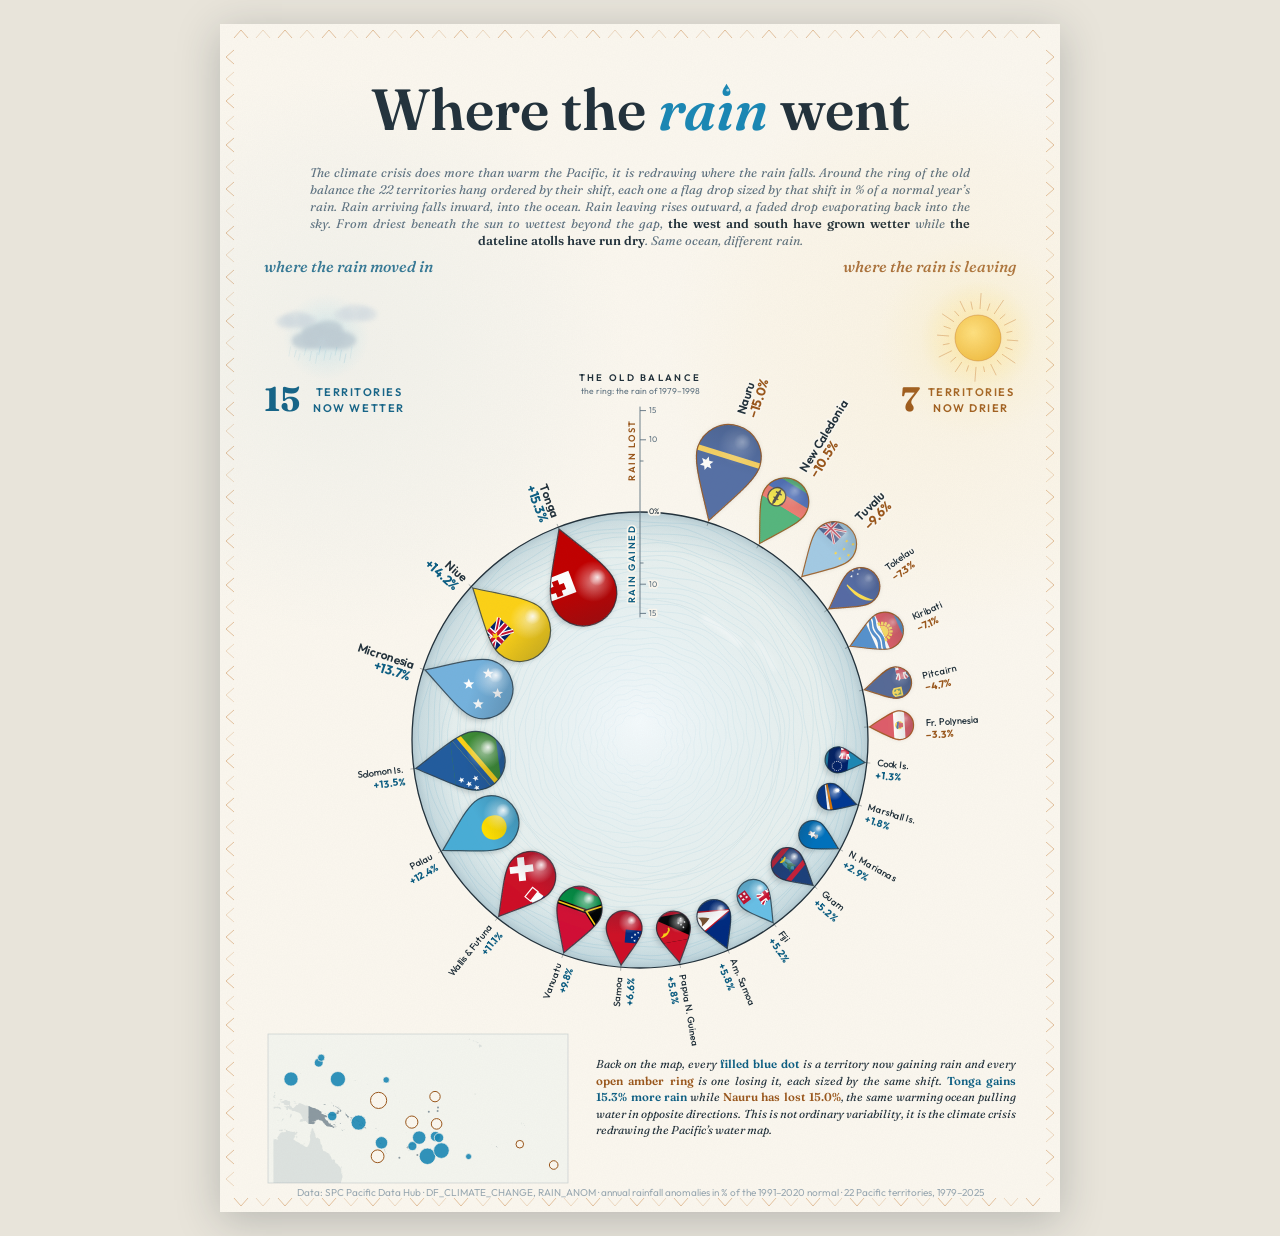
==== commit 3e6972e7: "1" ====
--- a/poster/a4.html
+++ b/poster/a4.html
@@ -14,8 +14,13 @@
   .kick   { font:600 10px 'Outfit',sans-serif; letter-spacing:0.32em; fill:#5f7280; }
   .title  { font:600 58px 'Fraunces',Georgia,serif; fill:#22313b; }
   .title .w { fill:#1b87b4; font-style:italic; }
-  .stand  { font:italic 400 14.5px 'Fraunces',Georgia,serif; fill:#5f7280; }
-  .standb { font-style:normal; font-weight:600; fill:#22313b; }
+  .lead   { font:italic 400 12.5px 'Fraunces',Georgia,serif; color:#5f7280; line-height:17px;
+             text-align:justify; text-align-last:center; }
+  .lead b { font-style:normal; font-weight:600; color:#22313b; }
+  .concl  { font:italic 400 11.5px 'Fraunces',Georgia,serif; color:#22313b; line-height:16.5px;
+             text-align:justify; }
+  .concl b.w { font-style:normal; font-weight:600; color:#0e5f83; }
+  .concl b.d { font-style:normal; font-weight:600; color:#9a571c; }
   .cap    { font:400 10px 'Outfit',sans-serif; fill:#9aa9b2; }
   .bignum { font:700 34px 'Fraunces',Georgia,serif; }
   .terr   { font:600 11px 'Outfit',sans-serif; letter-spacing:0.14em; }
@@ -49,10 +54,14 @@
   <text x="420.0" y="106" class="title" text-anchor="middle">Where the <tspan class="w">raın</tspan> went</text>
   <path d="M 506.5 59.8 C 508.7 63.6 510.5 66.2 510.5 68.0 A 4.0 4.0 0 1 1 502.5 68.0 C 502.5 66.2 504.3 63.6 506.5 59.8 Z" fill="#1b87b4"/>
   <circle cx="507.8" cy="66.2" r="1.4" fill="#ffffff" opacity="0.65"/>
-  <text x="420.0" y="142" class="stand" text-anchor="middle">The climate crisis does more than warm the Pacific, it is redrawing where the rain falls.</text>
-  <text x="420.0" y="162" class="stand" text-anchor="middle">Comparing the record’s first twenty years with its last twenty, <tspan class="standb">the west and south have grown wetter</tspan></text>
-  <text x="420.0" y="182" class="stand" text-anchor="middle">while <tspan class="standb">the dateline atolls have run dry</tspan>. Same ocean, different rain.</text>
-  <text x="420.0" y="206" class="cap" text-anchor="middle">22 territories ordered by their shift, from driest beneath the sun to wettest at the far side of the wheel. The ocean lies inside the ring, the sky outside.</text>
+  <foreignObject x="90" y="140" width="660" height="96">
+    <div xmlns="http://www.w3.org/1999/xhtml" class="lead">The climate crisis does more than warm the Pacific,
+    it is redrawing where the rain falls. Around the ring of the old balance the 22 territories hang ordered
+    by their shift, each one a flag drop sized by that shift in % of a normal year’s rain. Rain arriving
+    falls inward, into the ocean. Rain leaving rises outward, a faded drop evaporating back into the sky.
+    From driest beneath the sun to wettest beyond the gap, <b>the west and south have grown wetter</b>
+    while <b>the dateline atolls have run dry</b>. Same ocean, different rain.</div>
+  </foreignObject>
 
   <!-- sky corners -->
   <text x="44" y="248" class="anno halo" fill="#0e5f83">where the rain moved in</text><text x="44" y="387" class="bignum" fill="#0e5f83">15</text><text x="139" y="372" class="terr" style="fill:#0e5f83" text-anchor="middle">TERRITORIES</text><text x="139" y="388" class="terr" style="fill:#0e5f83" text-anchor="middle">NOW WETTER</text><text x="796" y="248" class="anno halo" fill="#9a571c" text-anchor="end">where the rain is leaving</text><text x="700" y="387" class="bignum" fill="#9a571c" text-anchor="end">7</text><text x="751" y="372" class="terr" style="fill:#9a571c" text-anchor="middle">TERRITORIES</text><text x="751" y="388" class="terr" style="fill:#9a571c" text-anchor="middle">NOW DRIER</text>
@@ -97,11 +106,8 @@
   <stop offset="0.6" stop-color="#8fd0e8" stop-opacity="0.12"/>
   <stop offset="1" stop-color="#8fd0e8" stop-opacity="0"/></radialGradient><filter id="blc" x="-60%" y="-60%" width="220%" height="220%"><feGaussianBlur stdDeviation="3.2"/></filter><clipPath id="cNR"><path d="M 0.0 -230.0 C 17.9 -260.9 32.5 -282.0 32.5 -296.6 A 32.5 32.5 0 1 0 -32.5 -296.6 C -32.5 -282.0 -17.9 -260.9 0.0 -230.0 Z"/></clipPath><clipPath id="cNC"><path d="M 0.0 -230.0 C 13.1 -252.7 23.8 -268.1 23.8 -278.9 A 23.8 23.8 0 1 0 -23.8 -278.9 C -23.8 -268.1 -13.1 -252.7 0.0 -230.0 Z"/></clipPath><clipPath id="cTV"><path d="M 0.0 -230.0 C 12.3 -251.3 22.4 -265.9 22.4 -275.9 A 22.4 22.4 0 1 0 -22.4 -275.9 C -22.4 -265.9 -12.3 -251.3 0.0 -230.0 Z"/></clipPath><clipPath id="cTK"><path d="M 0.0 -230.0 C 10.4 -248.0 19.0 -260.3 19.0 -268.9 A 19.0 19.0 0 1 0 -19.0 -268.9 C -19.0 -260.3 -10.4 -248.0 0.0 -230.0 Z"/></clipPath><clipPath id="cKI"><path d="M 0.0 -230.0 C 10.2 -247.7 18.6 -259.8 18.6 -268.1 A 18.6 18.6 0 1 0 -18.6 -268.1 C -18.6 -259.8 -10.2 -247.7 0.0 -230.0 Z"/></clipPath><clipPath id="cPN"><path d="M 0.0 -230.0 C 8.6 -244.9 15.7 -255.1 15.7 -262.2 A 15.7 15.7 0 1 0 -15.7 -262.2 C -15.7 -255.1 -8.6 -244.9 0.0 -230.0 Z"/></clipPath><clipPath id="cPF"><path d="M 0.0 -230.0 C 7.9 -243.7 14.4 -253.1 14.4 -259.6 A 14.4 14.4 0 1 0 -14.4 -259.6 C -14.4 -253.1 -7.9 -243.7 0.0 -230.0 Z"/></clipPath><clipPath id="cCK"><path d="M 0.0 -226.0 C 7.2 -213.6 13.1 -205.1 13.1 -199.2 A 13.1 13.1 0 1 1 -13.1 -199.2 C -13.1 -205.1 -7.2 -213.6 0.0 -226.0 Z"/></clipPath><clipPath id="cMH"><path d="M 0.0 -226.0 C 7.4 -213.3 13.4 -204.6 13.4 -198.6 A 13.4 13.4 0 1 1 -13.4 -198.6 C -13.4 -204.6 -7.4 -213.3 0.0 -226.0 Z"/></clipPath><clipPath id="cMP"><path d="M 0.0 -226.0 C 7.7 -212.6 14.1 -203.5 14.1 -197.1 A 14.1 14.1 0 1 1 -14.1 -197.1 C -14.1 -203.5 -7.7 -212.6 0.0 -226.0 Z"/></clipPath><clipPath id="cGU"><path d="M 0.0 -226.0 C 8.9 -210.6 16.3 -200.0 16.3 -192.7 A 16.3 16.3 0 1 1 -16.3 -192.7 C -16.3 -200.0 -8.9 -210.6 0.0 -226.0 Z"/></clipPath><clipPath id="cFJ"><path d="M 0.0 -226.0 C 9.0 -210.5 16.3 -199.9 16.3 -192.6 A 16.3 16.3 0 1 1 -16.3 -192.6 C -16.3 -199.9 -9.0 -210.5 0.0 -226.0 Z"/></clipPath><clipPath id="cAS"><path d="M 0.0 -226.0 C 9.3 -209.9 16.9 -198.9 16.9 -191.3 A 16.9 16.9 0 1 1 -16.9 -191.3 C -16.9 -198.9 -9.3 -209.9 0.0 -226.0 Z"/></clipPath><clipPath id="cPG"><path d="M 0.0 -226.0 C 9.4 -209.8 17.0 -198.7 17.0 -191.1 A 17.0 17.0 0 1 1 -17.0 -191.1 C -17.0 -198.7 -9.4 -209.8 0.0 -226.0 Z"/></clipPath><clipPath id="cWS"><path d="M 0.0 -226.0 C 9.9 -208.9 18.0 -197.2 18.0 -189.2 A 18.0 18.0 0 1 1 -18.0 -189.2 C -18.0 -197.2 -9.9 -208.9 0.0 -226.0 Z"/></clipPath><clipPath id="cVU"><path d="M 0.0 -226.0 C 12.5 -204.4 22.7 -189.6 22.7 -179.4 A 22.7 22.7 0 1 1 -22.7 -179.4 C -22.7 -189.6 -12.5 -204.4 0.0 -226.0 Z"/></clipPath><clipPath id="cWF"><path d="M 0.0 -226.0 C 13.7 -202.3 25.0 -186.1 25.0 -174.8 A 25.0 25.0 0 1 1 -25.0 -174.8 C -25.0 -186.1 -13.7 -202.3 0.0 -226.0 Z"/></clipPath><clipPath id="cPW"><path d="M 0.0 -226.0 C 15.0 -200.0 27.3 -182.3 27.3 -170.0 A 27.3 27.3 0 1 1 -27.3 -170.0 C -27.3 -182.3 -15.0 -200.0 0.0 -226.0 Z"/></clipPath><clipPath id="cSB"><path d="M 0.0 -226.0 C 16.2 -198.0 29.4 -178.9 29.4 -165.6 A 29.4 29.4 0 1 1 -29.4 -165.6 C -29.4 -178.9 -16.2 -198.0 0.0 -226.0 Z"/></clipPath><clipPath id="cFM"><path d="M 0.0 -226.0 C 16.4 -197.7 29.8 -178.3 29.8 -164.9 A 29.8 29.8 0 1 1 -29.8 -164.9 C -29.8 -178.3 -16.4 -197.7 0.0 -226.0 Z"/></clipPath><clipPath id="cNU"><path d="M 0.0 -226.0 C 17.0 -196.6 30.9 -176.5 30.9 -162.6 A 30.9 30.9 0 1 1 -30.9 -162.6 C -30.9 -176.5 -17.0 -196.6 0.0 -226.0 Z"/></clipPath><clipPath id="cTO"><path d="M 0.0 -226.0 C 18.3 -194.4 33.3 -172.8 33.3 -157.8 A 33.3 33.3 0 1 1 -33.3 -157.8 C -33.3 -172.8 -18.3 -194.4 0.0 -226.0 Z"/></clipPath></defs><circle cx="128" cy="330" r="280" fill="url(#washW)"/><circle cx="726" cy="330" r="280" fill="url(#washD)"/><circle cx="420.0" cy="716.0" r="228.0" fill="url(#sea)"/><path d="M 445.3 716.0 L 445.8 717.2 L 446.4 718.4 L 446.7 719.6 L 446.8 720.9 L 446.5 722.0 L 445.9 723.1 L 445.1 724.1 L 444.1 725.0 L 443.2 725.9 L 442.4 726.8 L 441.8 727.7 L 441.5 728.8 L 441.2 730.0 L 441.1 731.3 L 440.8 732.6 L 440.4 733.8 L 439.7 734.8 L 438.7 735.6 L 437.6 736.1 L 436.3 736.5 L 435.0 736.7 L 433.8 736.9 L 432.7 737.3 L 431.8 737.9 L 430.9 738.6 L 430.1 739.5 L 429.2 740.5 L 428.3 741.4 L 427.2 742.1 L 426.1 742.5 L 424.8 742.6 L 423.6 742.4 L 422.3 741.9 L 421.1 741.4 L 420.0 741.0 L 418.9 740.8 L 417.8 740.8 L 416.6 741.0 L 415.4 741.4 L 414.1 741.7 L 412.9 741.9 L 411.6 741.8 L 410.4 741.5 L 409.4 740.8 L 408.5 739.8 L 407.8 738.8 L 407.0 737.7 L 406.3 736.8 L 405.4 736.0 L 404.4 735.5 L 403.3 735.1 L 402.1 734.7 L 400.8 734.3 L 399.7 733.8 L 398.7 733.0 L 398.0 732.0 L 397.6 730.8 L 397.4 729.5 L 397.4 728.2 L 397.3 726.9 L 397.2 725.8 L 396.8 724.7 L 396.2 723.7 L 395.4 722.8 L 394.6 721.8 L 393.8 720.8 L 393.2 719.6 L 392.9 718.4 L 392.9 717.2 L 393.3 716.0 L 393.9 714.8 L 394.6 713.7 L 395.2 712.6 L 395.6 711.6 L 395.8 710.5 L 395.8 709.3 L 395.6 708.1 L 395.4 706.8 L 395.4 705.5 L 395.5 704.2 L 396.0 703.1 L 396.8 702.2 L 397.8 701.4 L 399.0 700.7 L 400.2 700.2 L 401.2 699.6 L 402.1 698.9 L 402.8 698.0 L 403.4 697.0 L 403.9 695.8 L 404.5 694.6 L 405.2 693.5 L 406.1 692.7 L 407.1 692.1 L 408.3 691.8 L 409.6 691.7 L 410.9 691.8 L 412.2 692.0 L 413.4 692.0 L 414.5 691.8 L 415.5 691.4 L 416.6 690.8 L 417.7 690.1 L 418.8 689.5 L 420.0 689.0 L 421.2 688.8 L 422.4 689.0 L 423.6 689.5 L 424.7 690.2 L 425.7 691.0 L 426.7 691.8 L 427.7 692.4 L 428.7 692.8 L 429.9 692.9 L 431.1 693.0 L 432.4 693.0 L 433.7 693.1 L 434.9 693.4 L 436.0 694.0 L 436.9 694.8 L 437.5 695.9 L 438.0 697.2 L 438.4 698.4 L 438.8 699.5 L 439.4 700.5 L 440.1 701.4 L 441.0 702.1 L 442.1 702.8 L 443.2 703.5 L 444.2 704.4 L 445.0 705.3 L 445.5 706.4 L 445.6 707.7 L 445.5 709.0 L 445.3 710.2 L 444.9 711.5 L 444.7 712.7 L 444.7 713.8 L 444.9 714.9 L 445.3 716.0 Z" fill="none" stroke="#1b87b4" stroke-opacity="0.053" stroke-width="0.7"/><path d="M 450.7 716.0 L 450.6 717.4 L 450.8 718.8 L 451.2 720.2 L 451.6 721.7 L 451.9 723.3 L 451.9 724.8 L 451.5 726.2 L 450.7 727.5 L 449.6 728.7 L 448.4 729.7 L 447.3 730.7 L 446.3 731.7 L 445.6 732.9 L 445.1 734.3 L 444.7 735.7 L 444.3 737.3 L 443.8 738.7 L 442.9 739.9 L 441.7 740.9 L 440.3 741.5 L 438.8 741.9 L 437.3 742.2 L 435.8 742.5 L 434.5 743.0 L 433.4 743.7 L 432.3 744.7 L 431.2 745.8 L 430.1 746.9 L 428.8 747.8 L 427.4 748.3 L 425.9 748.4 L 424.4 748.1 L 422.8 747.6 L 421.4 747.1 L 420.0 746.7 L 418.6 746.6 L 417.2 746.8 L 415.8 747.2 L 414.3 747.6 L 412.7 747.9 L 411.2 747.9 L 409.8 747.5 L 408.5 746.7 L 407.3 745.6 L 406.3 744.4 L 405.3 743.3 L 404.3 742.3 L 403.1 741.6 L 401.7 741.1 L 400.3 740.7 L 398.7 740.3 L 397.3 739.8 L 396.1 738.9 L 395.1 737.7 L 394.5 736.3 L 394.1 734.8 L 393.8 733.3 L 393.5 731.8 L 393.0 730.5 L 392.3 729.4 L 391.3 728.3 L 390.2 727.2 L 389.1 726.1 L 388.2 724.8 L 387.7 723.4 L 387.6 721.9 L 387.9 720.4 L 388.4 718.8 L 388.9 717.4 L 389.3 716.0 L 389.4 714.6 L 389.2 713.2 L 388.8 711.8 L 388.4 710.3 L 388.1 708.7 L 388.1 707.2 L 388.5 705.8 L 389.3 704.5 L 390.4 703.3 L 391.6 702.3 L 392.7 701.3 L 393.7 700.3 L 394.4 699.1 L 394.9 697.7 L 395.3 696.3 L 395.7 694.7 L 396.2 693.3 L 397.1 692.1 L 398.3 691.1 L 399.7 690.5 L 401.2 690.1 L 402.7 689.8 L 404.2 689.5 L 405.5 689.0 L 406.6 688.3 L 407.7 687.3 L 408.8 686.2 L 409.9 685.1 L 411.2 684.2 L 412.6 683.7 L 414.1 683.6 L 415.6 683.9 L 417.2 684.4 L 418.6 684.9 L 420.0 685.3 L 421.4 685.4 L 422.8 685.2 L 424.2 684.8 L 425.7 684.4 L 427.3 684.1 L 428.8 684.1 L 430.2 684.5 L 431.5 685.3 L 432.7 686.4 L 433.7 687.6 L 434.7 688.7 L 435.7 689.7 L 436.9 690.4 L 438.3 690.9 L 439.7 691.3 L 441.3 691.7 L 442.7 692.2 L 443.9 693.1 L 444.9 694.3 L 445.5 695.7 L 445.9 697.2 L 446.2 698.7 L 446.5 700.2 L 447.0 701.5 L 447.7 702.6 L 448.7 703.7 L 449.8 704.8 L 450.9 705.9 L 451.8 707.2 L 452.3 708.6 L 452.4 710.1 L 452.1 711.6 L 451.6 713.2 L 451.1 714.6 L 450.7 716.0 Z" fill="none" stroke="#1b87b4" stroke-opacity="0.054" stroke-width="0.7"/><path d="M 456.5 716.0 L 456.7 717.6 L 457.2 719.4 L 457.8 721.1 L 458.1 722.9 L 458.1 724.7 L 457.5 726.4 L 456.5 727.9 L 455.3 729.2 L 454.0 730.5 L 452.9 731.9 L 452.2 733.3 L 451.7 734.9 L 451.3 736.7 L 451.0 738.5 L 450.4 740.2 L 449.4 741.7 L 448.1 742.8 L 446.4 743.6 L 444.7 744.3 L 443.0 744.8 L 441.5 745.5 L 440.1 746.5 L 439.0 747.8 L 437.9 749.2 L 436.7 750.6 L 435.3 751.8 L 433.7 752.5 L 432.0 752.8 L 430.1 752.7 L 428.3 752.4 L 426.6 752.2 L 424.9 752.1 L 423.3 752.5 L 421.7 753.1 L 420.0 753.9 L 418.3 754.5 L 416.5 754.8 L 414.8 754.6 L 413.1 754.0 L 411.6 753.0 L 410.1 751.8 L 408.7 750.9 L 407.2 750.2 L 405.6 749.8 L 403.8 749.6 L 402.0 749.5 L 400.2 749.2 L 398.5 748.6 L 397.1 747.5 L 396.0 746.1 L 395.2 744.4 L 394.4 742.8 L 393.6 741.3 L 392.5 740.0 L 391.2 739.0 L 389.7 738.0 L 388.1 737.1 L 386.7 735.9 L 385.6 734.5 L 385.0 732.9 L 384.8 731.1 L 384.8 729.2 L 384.9 727.4 L 384.8 725.7 L 384.4 724.1 L 383.6 722.6 L 382.7 721.1 L 381.8 719.4 L 381.1 717.7 L 381.0 716.0 L 381.3 714.3 L 382.0 712.6 L 382.9 711.0 L 383.8 709.4 L 384.4 707.9 L 384.7 706.3 L 384.7 704.5 L 384.6 702.7 L 384.6 700.9 L 384.9 699.1 L 385.7 697.5 L 386.8 696.2 L 388.3 695.1 L 389.9 694.1 L 391.3 693.1 L 392.5 692.0 L 393.5 690.6 L 394.2 689.1 L 395.0 687.4 L 395.9 685.8 L 397.1 684.4 L 398.5 683.5 L 400.3 683.0 L 402.1 682.7 L 403.9 682.6 L 405.6 682.3 L 407.2 681.8 L 408.6 681.0 L 410.0 679.9 L 411.5 678.8 L 413.1 677.9 L 414.8 677.3 L 416.5 677.3 L 418.3 677.7 L 420.0 678.4 L 421.7 679.1 L 423.3 679.6 L 424.9 679.8 L 426.6 679.7 L 428.4 679.3 L 430.2 679.1 L 432.0 679.0 L 433.7 679.5 L 435.2 680.3 L 436.6 681.6 L 437.8 683.0 L 438.9 684.4 L 440.1 685.5 L 441.5 686.4 L 443.1 687.0 L 444.9 687.6 L 446.6 688.2 L 448.1 689.1 L 449.4 690.3 L 450.2 691.9 L 450.8 693.6 L 451.1 695.5 L 451.5 697.2 L 452.1 698.7 L 453.0 700.1 L 454.2 701.4 L 455.5 702.7 L 456.7 704.1 L 457.6 705.6 L 458.0 707.3 L 457.9 709.1 L 457.5 710.9 L 457.0 712.7 L 456.6 714.4 L 456.5 716.0 Z" fill="none" stroke="#1b87b4" stroke-opacity="0.056" stroke-width="0.7"/><path d="M 462.9 716.0 L 463.6 718.0 L 464.3 720.0 L 464.5 722.0 L 464.2 724.0 L 463.3 725.9 L 462.0 727.6 L 460.7 729.2 L 459.7 730.9 L 459.0 732.7 L 458.6 734.6 L 458.5 736.7 L 458.1 738.8 L 457.5 740.7 L 456.3 742.4 L 454.7 743.7 L 452.8 744.7 L 451.0 745.6 L 449.3 746.6 L 447.9 747.9 L 446.7 749.5 L 445.7 751.3 L 444.5 753.1 L 443.0 754.5 L 441.3 755.5 L 439.3 756.0 L 437.1 756.1 L 435.1 756.1 L 433.1 756.3 L 431.3 756.9 L 429.5 757.8 L 427.8 759.0 L 426.0 760.0 L 424.0 760.7 L 422.0 760.8 L 420.0 760.4 L 418.0 759.6 L 416.2 758.7 L 414.3 758.0 L 412.4 757.7 L 410.5 757.8 L 408.4 758.1 L 406.3 758.3 L 404.2 758.0 L 402.4 757.3 L 400.7 756.0 L 399.3 754.4 L 398.0 752.8 L 396.7 751.4 L 395.1 750.3 L 393.3 749.5 L 391.3 748.9 L 389.3 748.1 L 387.6 747.0 L 386.2 745.5 L 385.3 743.7 L 384.7 741.6 L 384.2 739.6 L 383.6 737.7 L 382.7 736.1 L 381.4 734.6 L 379.8 733.2 L 378.4 731.6 L 377.3 729.9 L 376.7 727.9 L 376.7 725.9 L 377.1 723.8 L 377.5 721.8 L 377.8 719.8 L 377.6 717.9 L 377.1 716.0 L 376.4 714.0 L 375.7 712.0 L 375.5 710.0 L 375.8 708.0 L 376.7 706.1 L 378.0 704.4 L 379.3 702.8 L 380.3 701.1 L 381.0 699.3 L 381.4 697.4 L 381.5 695.3 L 381.9 693.2 L 382.5 691.3 L 383.7 689.6 L 385.3 688.3 L 387.2 687.3 L 389.0 686.4 L 390.7 685.4 L 392.1 684.1 L 393.3 682.5 L 394.3 680.7 L 395.5 678.9 L 397.0 677.5 L 398.7 676.5 L 400.7 676.0 L 402.9 675.9 L 404.9 675.9 L 406.9 675.7 L 408.7 675.1 L 410.5 674.2 L 412.2 673.0 L 414.0 672.0 L 416.0 671.3 L 418.0 671.2 L 420.0 671.6 L 422.0 672.4 L 423.8 673.3 L 425.7 674.0 L 427.6 674.3 L 429.5 674.2 L 431.6 673.9 L 433.7 673.7 L 435.8 674.0 L 437.6 674.7 L 439.3 676.0 L 440.7 677.6 L 442.0 679.2 L 443.3 680.6 L 444.9 681.7 L 446.7 682.5 L 448.7 683.1 L 450.7 683.9 L 452.4 685.0 L 453.8 686.5 L 454.7 688.3 L 455.3 690.4 L 455.8 692.4 L 456.4 694.3 L 457.3 695.9 L 458.6 697.4 L 460.2 698.8 L 461.6 700.4 L 462.7 702.1 L 463.3 704.1 L 463.3 706.1 L 462.9 708.2 L 462.5 710.2 L 462.2 712.2 L 462.4 714.1 L 462.9 716.0 Z" fill="none" stroke="#1b87b4" stroke-opacity="0.057" stroke-width="0.7"/><path d="M 470.9 716.0 L 470.5 718.3 L 469.5 720.5 L 468.4 722.6 L 467.5 724.6 L 467.0 726.7 L 467.0 729.0 L 467.2 731.3 L 467.2 733.7 L 466.7 736.0 L 465.7 738.0 L 464.0 739.7 L 462.2 741.2 L 460.4 742.7 L 459.0 744.3 L 457.9 746.3 L 457.1 748.4 L 456.3 750.7 L 455.1 752.7 L 453.4 754.3 L 451.4 755.3 L 449.1 756.0 L 446.8 756.6 L 444.7 757.4 L 442.9 758.6 L 441.3 760.2 L 439.6 761.9 L 437.8 763.4 L 435.7 764.4 L 433.4 764.7 L 431.1 764.5 L 428.7 764.1 L 426.5 763.8 L 424.3 764.0 L 422.2 764.7 L 420.0 765.6 L 417.7 766.4 L 415.4 766.6 L 413.2 766.2 L 411.1 765.2 L 409.1 763.9 L 407.1 762.7 L 405.1 761.8 L 403.0 761.4 L 400.6 761.3 L 398.2 761.2 L 395.9 760.7 L 393.9 759.6 L 392.3 758.0 L 390.9 756.0 L 389.7 754.0 L 388.3 752.3 L 386.6 750.9 L 384.6 749.9 L 382.4 748.8 L 380.4 747.6 L 378.9 745.9 L 377.8 743.8 L 377.3 741.5 L 377.0 739.2 L 376.5 736.9 L 375.7 735.0 L 374.4 733.1 L 372.8 731.3 L 371.4 729.4 L 370.4 727.3 L 370.1 725.0 L 370.4 722.7 L 371.1 720.4 L 371.6 718.2 L 371.8 716.0 L 371.5 713.8 L 370.9 711.6 L 370.3 709.3 L 370.1 706.9 L 370.5 704.7 L 371.5 702.6 L 373.0 700.7 L 374.5 698.9 L 375.7 697.1 L 376.4 695.0 L 376.8 692.8 L 377.2 690.4 L 377.8 688.1 L 378.9 686.1 L 380.5 684.5 L 382.5 683.3 L 384.7 682.2 L 386.6 681.1 L 388.3 679.7 L 389.6 677.9 L 390.8 675.9 L 392.2 673.9 L 393.9 672.4 L 396.0 671.4 L 398.3 670.9 L 400.7 670.8 L 403.0 670.7 L 405.1 670.2 L 407.1 669.2 L 409.0 667.9 L 411.0 666.6 L 413.2 665.7 L 415.4 665.4 L 417.7 665.8 L 420.0 666.6 L 422.2 667.4 L 424.3 668.0 L 426.5 668.1 L 428.8 667.8 L 431.1 667.4 L 433.5 667.2 L 435.7 667.6 L 437.7 668.7 L 439.5 670.3 L 441.2 672.0 L 442.9 673.5 L 444.7 674.6 L 446.9 675.3 L 449.2 675.9 L 451.4 676.6 L 453.4 677.7 L 455.0 679.4 L 456.2 681.4 L 457.0 683.7 L 457.9 685.8 L 459.0 687.7 L 460.5 689.3 L 462.3 690.7 L 464.2 692.2 L 465.7 694.0 L 466.7 696.0 L 467.1 698.3 L 467.0 700.7 L 466.9 703.1 L 467.0 705.3 L 467.6 707.4 L 468.6 709.4 L 469.7 711.5 L 470.6 713.7 L 470.9 716.0 Z" fill="none" stroke="#1b87b4" stroke-opacity="0.059" stroke-width="0.7"/><path d="M 474.4 716.0 L 474.0 718.4 L 473.9 720.8 L 473.9 723.3 L 474.1 725.8 L 474.2 728.4 L 474.2 731.0 L 473.9 733.5 L 473.1 735.9 L 472.0 738.2 L 470.5 740.3 L 468.8 742.3 L 467.0 744.1 L 465.3 745.9 L 463.7 747.8 L 462.3 749.8 L 461.1 751.9 L 459.9 754.1 L 458.6 756.3 L 457.1 758.5 L 455.4 760.3 L 453.3 761.9 L 451.1 763.1 L 448.7 764.0 L 446.2 764.6 L 443.7 765.2 L 441.3 765.8 L 439.0 766.6 L 436.8 767.6 L 434.5 768.7 L 432.3 769.9 L 430.0 771.1 L 427.6 772.0 L 425.1 772.5 L 422.5 772.6 L 420.0 772.3 L 417.5 771.6 L 415.1 770.8 L 412.7 770.0 L 410.3 769.2 L 408.0 768.7 L 405.5 768.4 L 403.0 768.2 L 400.5 768.0 L 397.9 767.6 L 395.4 767.0 L 393.1 766.0 L 391.0 764.6 L 389.1 762.9 L 387.4 760.9 L 385.8 758.9 L 384.3 756.9 L 382.6 755.1 L 380.9 753.4 L 379.0 751.8 L 377.0 750.3 L 374.9 748.7 L 373.0 747.0 L 371.3 745.1 L 370.0 742.9 L 369.1 740.5 L 368.5 738.0 L 368.2 735.4 L 368.0 732.9 L 367.7 730.4 L 367.3 728.0 L 366.7 725.7 L 365.9 723.3 L 365.0 720.9 L 364.2 718.5 L 363.6 716.0 L 363.3 713.5 L 363.5 710.9 L 364.1 708.4 L 365.1 706.0 L 366.2 703.7 L 367.4 701.5 L 368.5 699.3 L 369.4 697.0 L 370.1 694.7 L 370.7 692.2 L 371.2 689.8 L 371.9 687.3 L 372.8 684.9 L 374.1 682.6 L 375.7 680.7 L 377.6 679.0 L 379.8 677.5 L 382.0 676.3 L 384.2 675.0 L 386.3 673.7 L 388.2 672.3 L 390.1 670.6 L 391.8 668.9 L 393.7 667.1 L 395.6 665.4 L 397.7 663.9 L 400.1 662.9 L 402.5 662.2 L 405.1 661.9 L 407.7 661.9 L 410.2 662.1 L 412.7 662.2 L 415.2 662.2 L 417.6 661.9 L 420.0 661.5 L 422.5 661.0 L 425.0 660.5 L 427.6 660.2 L 430.1 660.2 L 432.6 660.7 L 435.0 661.6 L 437.3 662.8 L 439.4 664.3 L 441.5 665.8 L 443.5 667.2 L 445.6 668.4 L 447.8 669.5 L 450.1 670.4 L 452.5 671.3 L 454.9 672.3 L 457.1 673.5 L 459.2 675.0 L 461.0 676.8 L 462.4 678.9 L 463.6 681.2 L 464.6 683.6 L 465.5 686.0 L 466.5 688.2 L 467.6 690.4 L 468.9 692.4 L 470.4 694.5 L 471.9 696.5 L 473.3 698.7 L 474.5 701.0 L 475.3 703.4 L 475.7 705.9 L 475.7 708.5 L 475.4 711.0 L 474.9 713.5 L 474.4 716.0 Z" fill="none" stroke="#1b87b4" stroke-opacity="0.060" stroke-width="0.7"/><path d="M 480.5 716.0 L 481.1 718.7 L 481.7 721.5 L 481.9 724.4 L 481.7 727.2 L 480.9 729.9 L 479.7 732.5 L 478.2 734.9 L 476.7 737.3 L 475.2 739.6 L 474.0 742.0 L 473.0 744.5 L 472.1 747.1 L 471.3 749.8 L 470.3 752.5 L 468.9 755.0 L 467.2 757.2 L 465.1 759.1 L 462.7 760.6 L 460.1 761.9 L 457.6 763.2 L 455.2 764.5 L 453.0 766.0 L 450.9 767.8 L 448.9 769.7 L 446.8 771.6 L 444.5 773.3 L 442.0 774.6 L 439.3 775.5 L 436.5 775.9 L 433.7 775.9 L 430.8 775.8 L 428.1 775.6 L 425.4 775.6 L 422.7 775.9 L 420.0 776.5 L 417.3 777.1 L 414.5 777.7 L 411.6 777.9 L 408.8 777.7 L 406.1 776.9 L 403.5 775.7 L 401.1 774.2 L 398.7 772.7 L 396.4 771.2 L 394.0 770.0 L 391.5 769.0 L 388.9 768.1 L 386.2 767.3 L 383.5 766.3 L 381.0 764.9 L 378.8 763.2 L 376.9 761.1 L 375.4 758.7 L 374.1 756.1 L 372.8 753.6 L 371.5 751.2 L 370.0 749.0 L 368.2 746.9 L 366.3 744.9 L 364.4 742.8 L 362.7 740.5 L 361.4 738.0 L 360.5 735.3 L 360.1 732.5 L 360.1 729.7 L 360.2 726.8 L 360.4 724.1 L 360.4 721.4 L 360.1 718.7 L 359.5 716.0 L 358.9 713.3 L 358.3 710.5 L 358.1 707.6 L 358.3 704.8 L 359.1 702.1 L 360.3 699.5 L 361.8 697.1 L 363.3 694.7 L 364.8 692.4 L 366.0 690.0 L 367.0 687.5 L 367.9 684.9 L 368.7 682.2 L 369.7 679.5 L 371.1 677.0 L 372.8 674.8 L 374.9 672.9 L 377.3 671.4 L 379.9 670.1 L 382.4 668.8 L 384.8 667.5 L 387.0 666.0 L 389.1 664.2 L 391.1 662.3 L 393.2 660.4 L 395.5 658.7 L 398.0 657.4 L 400.7 656.5 L 403.5 656.1 L 406.3 656.1 L 409.2 656.2 L 411.9 656.4 L 414.6 656.4 L 417.3 656.1 L 420.0 655.5 L 422.7 654.9 L 425.5 654.3 L 428.4 654.1 L 431.2 654.3 L 433.9 655.1 L 436.5 656.3 L 438.9 657.8 L 441.3 659.3 L 443.6 660.8 L 446.0 662.0 L 448.5 663.0 L 451.1 663.9 L 453.8 664.7 L 456.5 665.7 L 459.0 667.1 L 461.2 668.8 L 463.1 670.9 L 464.6 673.3 L 465.9 675.9 L 467.2 678.4 L 468.5 680.8 L 470.0 683.0 L 471.8 685.1 L 473.7 687.1 L 475.6 689.2 L 477.3 691.5 L 478.6 694.0 L 479.5 696.7 L 479.9 699.5 L 479.9 702.3 L 479.8 705.2 L 479.6 707.9 L 479.6 710.6 L 479.9 713.3 L 480.5 716.0 Z" fill="none" stroke="#1b87b4" stroke-opacity="0.062" stroke-width="0.7"/><path d="M 486.1 716.0 L 486.8 719.0 L 487.4 722.1 L 487.7 725.2 L 487.5 728.2 L 486.7 731.2 L 485.3 734.0 L 483.7 736.7 L 482.0 739.3 L 480.5 741.9 L 479.3 744.5 L 478.4 747.4 L 477.5 750.4 L 476.6 753.4 L 475.3 756.2 L 473.6 758.8 L 471.4 760.9 L 468.9 762.7 L 466.1 764.3 L 463.5 765.8 L 461.0 767.4 L 458.7 769.3 L 456.6 771.4 L 454.5 773.7 L 452.2 775.9 L 449.7 777.7 L 446.9 779.0 L 443.9 779.8 L 440.8 780.1 L 437.7 780.2 L 434.7 780.3 L 431.7 780.7 L 428.9 781.4 L 426.0 782.3 L 423.0 783.3 L 420.0 784.1 L 416.9 784.5 L 413.9 784.2 L 410.9 783.4 L 408.0 782.1 L 405.2 780.8 L 402.5 779.5 L 399.7 778.5 L 396.8 777.9 L 393.8 777.4 L 390.7 776.9 L 387.7 776.1 L 384.8 774.9 L 382.3 773.1 L 380.1 770.9 L 378.2 768.4 L 376.4 765.9 L 374.5 763.6 L 372.5 761.5 L 370.1 759.6 L 367.6 757.8 L 365.2 755.8 L 362.9 753.7 L 361.1 751.2 L 359.9 748.4 L 359.0 745.4 L 358.5 742.3 L 358.1 739.2 L 357.5 736.3 L 356.5 733.5 L 355.3 730.8 L 353.9 728.0 L 352.7 725.1 L 351.8 722.1 L 351.5 719.1 L 351.8 716.0 L 352.6 713.0 L 353.6 710.0 L 354.6 707.1 L 355.3 704.3 L 355.7 701.3 L 355.9 698.3 L 356.0 695.2 L 356.3 692.1 L 357.0 689.1 L 358.3 686.3 L 360.1 683.8 L 362.2 681.5 L 364.5 679.4 L 366.7 677.3 L 368.6 675.0 L 370.3 672.5 L 371.8 669.9 L 373.3 667.2 L 375.1 664.6 L 377.3 662.4 L 379.8 660.6 L 382.6 659.3 L 385.6 658.4 L 388.6 657.6 L 391.4 656.7 L 394.2 655.5 L 396.7 654.1 L 399.3 652.4 L 402.0 650.7 L 404.8 649.4 L 407.8 648.5 L 410.8 648.3 L 413.9 648.6 L 417.0 649.2 L 420.0 649.8 L 423.0 650.3 L 425.9 650.4 L 428.9 650.3 L 432.0 650.0 L 435.1 649.8 L 438.2 650.0 L 441.2 650.8 L 444.0 652.1 L 446.5 653.9 L 448.9 655.9 L 451.3 657.8 L 453.7 659.6 L 456.3 661.0 L 459.1 662.2 L 461.9 663.4 L 464.8 664.8 L 467.3 666.5 L 469.5 668.6 L 471.3 671.2 L 472.6 674.0 L 473.8 676.9 L 475.0 679.7 L 476.4 682.3 L 478.1 684.7 L 480.1 687.1 L 482.0 689.5 L 483.8 692.0 L 485.2 694.8 L 486.0 697.8 L 486.2 700.9 L 486.1 704.0 L 485.8 707.1 L 485.6 710.1 L 485.7 713.1 L 486.1 716.0 Z" fill="none" stroke="#1b87b4" stroke-opacity="0.064" stroke-width="0.7"/><path d="M 492.4 716.0 L 491.7 719.2 L 491.3 722.4 L 491.3 725.7 L 491.6 729.0 L 491.8 732.4 L 491.6 735.8 L 490.8 739.0 L 489.3 742.0 L 487.4 744.8 L 485.2 747.4 L 483.2 750.0 L 481.5 752.7 L 480.1 755.7 L 478.9 758.8 L 477.6 761.9 L 476.0 764.9 L 473.8 767.5 L 471.2 769.5 L 468.2 771.2 L 465.1 772.6 L 462.2 774.0 L 459.4 775.7 L 456.9 777.8 L 454.5 780.1 L 452.0 782.4 L 449.2 784.3 L 446.2 785.7 L 442.9 786.4 L 439.5 786.6 L 436.1 786.6 L 432.8 786.6 L 429.6 786.9 L 426.5 787.7 L 423.3 788.7 L 420.0 789.7 L 416.7 790.2 L 413.3 790.2 L 410.1 789.4 L 406.9 788.1 L 403.9 786.6 L 400.9 785.2 L 397.9 784.1 L 394.7 783.4 L 391.4 782.9 L 388.0 782.4 L 384.8 781.4 L 381.8 779.9 L 379.2 777.8 L 376.9 775.3 L 374.9 772.6 L 372.8 770.0 L 370.5 767.7 L 368.0 765.7 L 365.2 763.9 L 362.4 761.9 L 359.9 759.7 L 357.9 757.0 L 356.4 754.0 L 355.5 750.7 L 354.8 747.4 L 354.0 744.2 L 353.0 741.2 L 351.5 738.2 L 349.8 735.4 L 348.2 732.4 L 346.9 729.3 L 346.2 726.0 L 346.2 722.6 L 346.8 719.3 L 347.6 716.0 L 348.3 712.8 L 348.7 709.6 L 348.7 706.3 L 348.4 703.0 L 348.2 699.6 L 348.4 696.2 L 349.2 693.0 L 350.7 690.0 L 352.6 687.2 L 354.8 684.6 L 356.8 682.0 L 358.5 679.3 L 359.9 676.3 L 361.1 673.2 L 362.4 670.1 L 364.0 667.1 L 366.2 664.5 L 368.8 662.5 L 371.8 660.8 L 374.9 659.4 L 377.8 658.0 L 380.6 656.3 L 383.1 654.2 L 385.5 651.9 L 388.0 649.6 L 390.8 647.7 L 393.8 646.3 L 397.1 645.6 L 400.5 645.4 L 403.9 645.4 L 407.2 645.4 L 410.4 645.1 L 413.5 644.3 L 416.7 643.3 L 420.0 642.3 L 423.3 641.8 L 426.7 641.8 L 429.9 642.6 L 433.1 643.9 L 436.1 645.4 L 439.1 646.8 L 442.1 647.9 L 445.3 648.6 L 448.6 649.1 L 452.0 649.6 L 455.2 650.6 L 458.2 652.1 L 460.8 654.2 L 463.1 656.7 L 465.1 659.4 L 467.2 662.0 L 469.5 664.3 L 472.0 666.3 L 474.8 668.1 L 477.6 670.1 L 480.1 672.3 L 482.1 675.0 L 483.6 678.0 L 484.5 681.3 L 485.2 684.6 L 486.0 687.8 L 487.0 690.8 L 488.5 693.8 L 490.2 696.6 L 491.8 699.6 L 493.1 702.7 L 493.8 706.0 L 493.8 709.4 L 493.2 712.7 L 492.4 716.0 Z" fill="none" stroke="#1b87b4" stroke-opacity="0.066" stroke-width="0.7"/><path d="M 500.2 716.0 L 500.3 719.6 L 499.6 723.2 L 498.3 726.6 L 496.8 729.9 L 495.5 733.2 L 494.7 736.6 L 494.4 740.2 L 494.1 743.8 L 493.6 747.4 L 492.4 750.9 L 490.6 754.0 L 488.1 756.7 L 485.4 759.2 L 482.8 761.6 L 480.6 764.3 L 478.7 767.3 L 477.0 770.5 L 475.1 773.7 L 472.9 776.5 L 470.1 778.8 L 466.8 780.4 L 463.3 781.7 L 459.9 782.8 L 456.7 784.2 L 453.7 786.0 L 450.9 788.2 L 447.9 790.4 L 444.8 792.3 L 441.4 793.5 L 437.8 793.9 L 434.1 793.7 L 430.5 793.3 L 426.9 793.2 L 423.5 793.5 L 420.0 794.2 L 416.4 795.1 L 412.8 795.7 L 409.2 795.7 L 405.7 794.8 L 402.3 793.3 L 399.2 791.5 L 396.0 789.8 L 392.8 788.5 L 389.4 787.6 L 385.8 787.0 L 382.2 786.2 L 378.8 785.0 L 375.8 783.0 L 373.2 780.4 L 371.0 777.5 L 368.8 774.6 L 366.5 772.0 L 363.8 769.7 L 360.9 767.6 L 357.9 765.6 L 355.1 763.1 L 352.9 760.3 L 351.4 757.0 L 350.4 753.4 L 349.7 749.9 L 348.7 746.5 L 347.4 743.2 L 345.6 740.2 L 343.7 737.1 L 342.0 733.8 L 340.9 730.4 L 340.6 726.8 L 341.0 723.1 L 341.7 719.5 L 342.4 716.0 L 342.6 712.5 L 342.4 709.0 L 341.9 705.4 L 341.5 701.8 L 341.7 698.1 L 342.6 694.6 L 344.3 691.4 L 346.4 688.4 L 348.5 685.4 L 350.2 682.4 L 351.6 679.2 L 352.6 675.7 L 353.7 672.2 L 355.1 668.9 L 357.2 665.9 L 359.8 663.4 L 362.9 661.4 L 366.1 659.6 L 369.0 657.6 L 371.7 655.4 L 374.0 652.7 L 376.4 649.9 L 379.0 647.3 L 381.9 645.2 L 385.2 643.8 L 388.8 643.1 L 392.5 642.7 L 396.0 642.2 L 399.4 641.3 L 402.7 640.0 L 405.9 638.4 L 409.3 637.0 L 412.8 636.0 L 416.4 635.8 L 420.0 636.4 L 423.5 637.4 L 427.0 638.5 L 430.4 639.3 L 433.9 639.5 L 437.5 639.5 L 441.1 639.4 L 444.8 639.7 L 448.2 640.8 L 451.4 642.5 L 454.3 644.8 L 457.0 647.3 L 459.7 649.5 L 462.7 651.3 L 466.0 652.7 L 469.4 654.1 L 472.6 655.7 L 475.6 657.9 L 477.9 660.6 L 479.7 663.8 L 481.3 667.2 L 482.8 670.4 L 484.6 673.3 L 486.9 676.0 L 489.4 678.6 L 491.9 681.4 L 493.9 684.4 L 495.2 687.8 L 495.7 691.4 L 495.8 695.1 L 495.9 698.7 L 496.2 702.2 L 497.0 705.6 L 498.2 709.0 L 499.4 712.4 L 500.2 716.0 Z" fill="none" stroke="#1b87b4" stroke-opacity="0.068" stroke-width="0.7"/><path d="M 505.6 716.0 L 504.8 719.8 L 503.8 723.5 L 502.8 727.2 L 502.0 730.9 L 501.3 734.6 L 500.8 738.3 L 500.3 742.1 L 499.7 745.9 L 498.9 749.7 L 497.7 753.4 L 496.0 756.9 L 493.8 760.1 L 491.3 763.1 L 488.5 765.8 L 485.7 768.4 L 482.9 770.9 L 480.2 773.6 L 477.7 776.3 L 475.2 779.2 L 472.8 782.2 L 470.2 785.1 L 467.3 787.7 L 464.2 790.1 L 460.9 791.9 L 457.2 793.3 L 453.5 794.4 L 449.7 795.1 L 445.9 795.7 L 442.2 796.4 L 438.5 797.2 L 434.9 798.2 L 431.3 799.3 L 427.6 800.5 L 423.8 801.5 L 420.0 802.1 L 416.1 802.2 L 412.3 801.8 L 408.5 800.9 L 404.8 799.7 L 401.2 798.2 L 397.7 796.7 L 394.3 795.2 L 390.7 794.0 L 387.1 792.9 L 383.4 791.9 L 379.7 790.9 L 376.0 789.6 L 372.5 787.9 L 369.3 785.8 L 366.3 783.3 L 363.7 780.4 L 361.4 777.3 L 359.2 774.1 L 357.1 771.0 L 354.9 767.9 L 352.5 765.0 L 350.0 762.2 L 347.5 759.3 L 344.9 756.4 L 342.6 753.3 L 340.7 749.9 L 339.2 746.3 L 338.3 742.6 L 337.7 738.7 L 337.5 734.8 L 337.4 731.0 L 337.3 727.2 L 337.1 723.5 L 336.6 719.7 L 336.0 716.0 L 335.4 712.2 L 334.9 708.3 L 334.8 704.5 L 335.1 700.6 L 336.0 696.8 L 337.3 693.2 L 339.0 689.7 L 341.0 686.3 L 343.0 683.1 L 344.9 679.8 L 346.6 676.5 L 348.2 673.1 L 349.8 669.6 L 351.3 666.1 L 353.1 662.6 L 355.2 659.3 L 357.6 656.4 L 360.5 653.7 L 363.7 651.5 L 367.0 649.6 L 370.5 647.9 L 373.9 646.2 L 377.3 644.5 L 380.5 642.6 L 383.7 640.6 L 386.8 638.4 L 390.1 636.3 L 393.5 634.4 L 397.1 632.9 L 400.8 631.9 L 404.6 631.4 L 408.5 631.3 L 412.4 631.6 L 416.2 632.0 L 420.0 632.5 L 423.7 632.8 L 427.5 632.9 L 431.3 632.9 L 435.1 632.8 L 439.0 632.8 L 442.9 633.2 L 446.7 634.0 L 450.3 635.2 L 453.8 637.0 L 457.0 639.2 L 460.1 641.5 L 463.0 644.0 L 466.0 646.4 L 469.0 648.6 L 472.1 650.7 L 475.3 652.7 L 478.6 654.7 L 481.8 656.9 L 484.8 659.4 L 487.5 662.2 L 489.7 665.3 L 491.6 668.8 L 493.0 672.4 L 494.3 676.0 L 495.4 679.7 L 496.6 683.2 L 498.0 686.7 L 499.5 690.2 L 501.2 693.6 L 502.8 697.1 L 504.3 700.7 L 505.4 704.4 L 505.9 708.3 L 506.0 712.1 L 505.6 716.0 Z" fill="none" stroke="#1b87b4" stroke-opacity="0.071" stroke-width="0.7"/><path d="M 510.6 716.0 L 511.3 720.1 L 511.6 724.2 L 511.4 728.4 L 510.5 732.4 L 509.1 736.3 L 507.3 740.1 L 505.4 743.8 L 503.6 747.4 L 502.0 751.0 L 500.6 754.8 L 499.3 758.7 L 498.0 762.6 L 496.5 766.5 L 494.5 770.1 L 492.1 773.5 L 489.1 776.4 L 485.9 779.0 L 482.4 781.3 L 479.0 783.5 L 475.6 785.7 L 472.4 788.2 L 469.4 790.8 L 466.3 793.5 L 463.2 796.3 L 459.8 798.7 L 456.2 800.8 L 452.4 802.2 L 448.3 803.1 L 444.2 803.6 L 440.0 803.8 L 436.0 804.0 L 432.0 804.3 L 428.0 804.9 L 424.0 805.7 L 420.0 806.6 L 415.9 807.3 L 411.8 807.6 L 407.6 807.4 L 403.6 806.5 L 399.7 805.1 L 395.9 803.3 L 392.2 801.4 L 388.6 799.6 L 385.0 798.0 L 381.2 796.6 L 377.3 795.3 L 373.4 794.0 L 369.5 792.5 L 365.9 790.5 L 362.5 788.1 L 359.6 785.1 L 357.0 781.9 L 354.7 778.4 L 352.5 775.0 L 350.3 771.6 L 347.8 768.4 L 345.2 765.4 L 342.5 762.3 L 339.7 759.2 L 337.3 755.8 L 335.2 752.2 L 333.8 748.4 L 332.9 744.3 L 332.4 740.2 L 332.2 736.0 L 332.0 732.0 L 331.7 728.0 L 331.1 724.0 L 330.3 720.0 L 329.4 716.0 L 328.7 711.9 L 328.4 707.8 L 328.6 703.6 L 329.5 699.6 L 330.9 695.7 L 332.7 691.9 L 334.6 688.2 L 336.4 684.6 L 338.0 681.0 L 339.4 677.2 L 340.7 673.3 L 342.0 669.4 L 343.5 665.5 L 345.5 661.9 L 347.9 658.5 L 350.9 655.6 L 354.1 653.0 L 357.6 650.7 L 361.0 648.5 L 364.4 646.3 L 367.6 643.8 L 370.6 641.2 L 373.7 638.5 L 376.8 635.7 L 380.2 633.3 L 383.8 631.2 L 387.6 629.8 L 391.7 628.9 L 395.8 628.4 L 400.0 628.2 L 404.0 628.0 L 408.0 627.7 L 412.0 627.1 L 416.0 626.3 L 420.0 625.4 L 424.1 624.7 L 428.2 624.4 L 432.4 624.6 L 436.4 625.5 L 440.3 626.9 L 444.1 628.7 L 447.8 630.6 L 451.4 632.4 L 455.0 634.0 L 458.8 635.4 L 462.7 636.7 L 466.6 638.0 L 470.5 639.5 L 474.1 641.5 L 477.5 643.9 L 480.4 646.9 L 483.0 650.1 L 485.3 653.6 L 487.5 657.0 L 489.7 660.4 L 492.2 663.6 L 494.8 666.6 L 497.5 669.7 L 500.3 672.8 L 502.7 676.2 L 504.8 679.8 L 506.2 683.6 L 507.1 687.7 L 507.6 691.8 L 507.8 696.0 L 508.0 700.0 L 508.3 704.0 L 508.9 708.0 L 509.7 712.0 L 510.6 716.0 Z" fill="none" stroke="#1b87b4" stroke-opacity="0.073" stroke-width="0.7"/><path d="M 517.5 716.0 L 517.9 720.4 L 517.7 724.8 L 516.7 729.1 L 515.2 733.3 L 513.5 737.3 L 511.8 741.3 L 510.3 745.4 L 509.2 749.5 L 508.2 753.7 L 507.3 758.0 L 506.0 762.3 L 504.2 766.3 L 501.8 770.0 L 498.8 773.3 L 495.5 776.2 L 492.1 779.0 L 488.8 781.7 L 485.6 784.7 L 482.8 787.8 L 480.0 791.2 L 477.0 794.5 L 473.9 797.6 L 470.3 800.2 L 466.4 802.2 L 462.2 803.6 L 457.9 804.6 L 453.6 805.5 L 449.4 806.4 L 445.3 807.6 L 441.3 809.1 L 437.2 810.8 L 433.1 812.4 L 428.8 813.5 L 424.4 814.0 L 420.0 813.8 L 415.6 813.0 L 411.4 811.8 L 407.2 810.5 L 403.0 809.5 L 398.8 808.7 L 394.5 808.3 L 390.2 807.9 L 385.8 807.2 L 381.5 806.1 L 377.4 804.4 L 373.7 802.0 L 370.3 799.2 L 367.1 796.1 L 364.0 793.1 L 360.8 790.3 L 357.4 787.7 L 353.7 785.3 L 350.0 782.9 L 346.5 780.2 L 343.3 777.1 L 340.7 773.6 L 338.6 769.7 L 337.0 765.6 L 335.7 761.4 L 334.3 757.3 L 332.7 753.3 L 330.7 749.5 L 328.6 745.7 L 326.5 741.8 L 324.7 737.8 L 323.5 733.5 L 322.9 729.1 L 323.1 724.7 L 323.7 720.3 L 324.4 716.0 L 325.0 711.7 L 325.4 707.5 L 325.4 703.2 L 325.3 698.8 L 325.2 694.4 L 325.7 690.0 L 326.7 685.7 L 328.4 681.6 L 330.7 677.8 L 333.3 674.2 L 336.0 670.8 L 338.4 667.3 L 340.6 663.6 L 342.6 659.8 L 344.5 655.8 L 346.7 651.9 L 349.2 648.3 L 352.2 645.1 L 355.7 642.4 L 359.6 640.2 L 363.6 638.3 L 367.5 636.5 L 371.3 634.5 L 374.9 632.2 L 378.4 629.7 L 382.0 627.1 L 385.7 624.7 L 389.7 622.8 L 393.9 621.5 L 398.3 620.9 L 402.7 620.8 L 407.1 621.0 L 411.5 621.2 L 415.7 621.1 L 420.0 620.7 L 424.3 620.1 L 428.7 619.5 L 433.1 619.2 L 437.5 619.5 L 441.8 620.5 L 445.9 622.1 L 449.8 624.2 L 453.6 626.4 L 457.4 628.6 L 461.2 630.4 L 465.2 632.0 L 469.4 633.4 L 473.5 634.9 L 477.5 636.9 L 481.2 639.3 L 484.4 642.3 L 487.2 645.7 L 489.6 649.4 L 491.9 653.2 L 494.3 656.8 L 496.9 660.1 L 499.8 663.3 L 502.8 666.5 L 505.7 669.9 L 508.2 673.5 L 510.2 677.4 L 511.5 681.7 L 512.3 686.0 L 512.6 690.4 L 513.0 694.8 L 513.5 699.0 L 514.3 703.2 L 515.4 707.4 L 516.5 711.7 L 517.5 716.0 Z" fill="none" stroke="#1b87b4" stroke-opacity="0.075" stroke-width="0.7"/><path d="M 523.9 716.0 L 523.1 720.6 L 521.8 725.2 L 520.4 729.6 L 519.2 734.0 L 518.4 738.5 L 518.0 743.0 L 517.6 747.7 L 516.9 752.4 L 515.6 756.9 L 513.6 761.1 L 510.9 764.9 L 507.8 768.4 L 504.6 771.8 L 501.6 775.3 L 498.9 779.0 L 496.5 782.9 L 494.2 786.9 L 491.5 790.8 L 488.4 794.3 L 484.8 797.2 L 480.7 799.5 L 476.3 801.3 L 472.0 803.0 L 467.8 804.8 L 463.8 807.0 L 459.9 809.5 L 456.1 812.1 L 452.0 814.4 L 447.7 816.2 L 443.1 817.3 L 438.4 817.5 L 433.7 817.3 L 429.1 816.9 L 424.5 816.8 L 420.0 817.0 L 415.4 817.5 L 410.8 818.2 L 406.1 818.6 L 401.4 818.3 L 396.9 817.3 L 392.5 815.5 L 388.4 813.2 L 384.4 810.9 L 380.4 808.7 L 376.2 807.0 L 371.8 805.5 L 367.4 804.1 L 363.0 802.4 L 358.9 800.1 L 355.2 797.2 L 352.1 793.7 L 349.3 789.9 L 346.8 786.0 L 344.0 782.4 L 341.1 779.0 L 337.8 775.7 L 334.4 772.5 L 331.1 769.1 L 328.4 765.3 L 326.4 761.1 L 325.1 756.6 L 324.3 751.9 L 323.6 747.3 L 322.8 742.8 L 321.6 738.5 L 320.0 734.1 L 318.3 729.8 L 316.9 725.3 L 316.1 720.7 L 316.1 716.0 L 316.9 711.4 L 318.2 706.8 L 319.6 702.4 L 320.8 698.0 L 321.6 693.5 L 322.0 689.0 L 322.4 684.3 L 323.1 679.6 L 324.4 675.1 L 326.4 670.9 L 329.1 667.1 L 332.2 663.6 L 335.4 660.2 L 338.4 656.7 L 341.1 653.0 L 343.5 649.1 L 345.8 645.1 L 348.5 641.2 L 351.6 637.7 L 355.2 634.8 L 359.3 632.5 L 363.7 630.7 L 368.0 629.0 L 372.2 627.2 L 376.2 625.0 L 380.1 622.5 L 383.9 619.9 L 388.0 617.6 L 392.3 615.8 L 396.9 614.7 L 401.6 614.5 L 406.3 614.7 L 410.9 615.1 L 415.5 615.2 L 420.0 615.0 L 424.6 614.5 L 429.2 613.8 L 433.9 613.4 L 438.6 613.7 L 443.1 614.7 L 447.5 616.5 L 451.6 618.8 L 455.6 621.1 L 459.6 623.3 L 463.8 625.0 L 468.2 626.5 L 472.6 627.9 L 477.0 629.6 L 481.1 631.9 L 484.8 634.8 L 487.9 638.3 L 490.7 642.1 L 493.2 646.0 L 496.0 649.6 L 498.9 653.0 L 502.2 656.3 L 505.6 659.5 L 508.9 662.9 L 511.6 666.7 L 513.6 670.9 L 514.9 675.4 L 515.7 680.1 L 516.4 684.7 L 517.2 689.2 L 518.4 693.5 L 520.0 697.9 L 521.7 702.2 L 523.1 706.7 L 523.9 711.3 L 523.9 716.0 Z" fill="none" stroke="#1b87b4" stroke-opacity="0.078" stroke-width="0.7"/><path d="M 527.8 716.0 L 528.8 720.9 L 529.3 725.8 L 528.9 730.8 L 527.7 735.5 L 525.7 740.1 L 523.5 744.6 L 521.5 749.0 L 520.0 753.5 L 518.8 758.2 L 517.8 763.1 L 516.4 767.9 L 514.4 772.4 L 511.5 776.4 L 508.0 780.0 L 504.2 783.2 L 500.5 786.3 L 497.1 789.7 L 494.1 793.5 L 491.2 797.4 L 488.1 801.4 L 484.6 804.9 L 480.5 807.7 L 476.0 809.7 L 471.2 811.2 L 466.5 812.5 L 461.9 814.1 L 457.6 816.1 L 453.3 818.5 L 449.0 820.9 L 444.4 822.9 L 439.6 824.1 L 434.7 824.4 L 429.7 824.0 L 424.8 823.3 L 420.0 822.8 L 415.2 822.7 L 410.4 823.0 L 405.4 823.5 L 400.5 823.7 L 395.5 823.2 L 390.8 821.7 L 386.4 819.5 L 382.1 816.9 L 378.0 814.3 L 373.7 812.1 L 369.2 810.4 L 364.5 808.8 L 359.8 807.1 L 355.4 804.9 L 351.5 801.9 L 348.2 798.2 L 345.3 794.1 L 342.6 790.0 L 339.7 786.2 L 336.4 782.7 L 332.8 779.4 L 329.1 776.0 L 325.8 772.3 L 323.2 768.1 L 321.4 763.5 L 320.3 758.6 L 319.4 753.7 L 318.5 749.0 L 317.1 744.4 L 315.2 739.9 L 313.2 735.4 L 311.5 730.7 L 310.5 725.9 L 310.5 720.9 L 311.2 716.0 L 312.4 711.2 L 313.5 706.4 L 314.3 701.7 L 314.5 696.9 L 314.6 691.9 L 314.7 687.0 L 315.5 682.1 L 317.2 677.4 L 319.6 673.1 L 322.6 669.1 L 325.7 665.2 L 328.4 661.3 L 330.7 657.1 L 332.8 652.6 L 334.9 648.1 L 337.4 643.8 L 340.6 640.0 L 344.4 636.9 L 348.6 634.3 L 353.0 632.0 L 357.2 629.6 L 361.2 626.9 L 364.9 623.7 L 368.6 620.4 L 372.5 617.4 L 376.8 614.9 L 381.5 613.3 L 386.4 612.5 L 391.3 612.1 L 396.2 611.8 L 400.9 611.0 L 405.6 609.8 L 410.3 608.3 L 415.1 606.9 L 420.0 606.2 L 424.9 606.3 L 429.8 607.3 L 434.5 608.9 L 439.1 610.6 L 443.7 612.0 L 448.5 612.9 L 453.3 613.5 L 458.3 614.1 L 463.1 615.1 L 467.7 617.0 L 471.9 619.6 L 475.6 622.9 L 479.2 626.4 L 482.8 629.6 L 486.6 632.5 L 490.7 635.1 L 495.0 637.6 L 499.1 640.3 L 502.8 643.7 L 505.7 647.6 L 508.0 652.0 L 509.9 656.6 L 511.8 661.2 L 514.0 665.4 L 516.6 669.5 L 519.4 673.5 L 522.2 677.6 L 524.5 682.1 L 525.9 686.8 L 526.4 691.7 L 526.4 696.7 L 526.2 701.6 L 526.3 706.4 L 526.8 711.2 L 527.8 716.0 Z" fill="none" stroke="#1b87b4" stroke-opacity="0.080" stroke-width="0.7"/><path d="M 534.7 716.0 L 533.8 721.1 L 532.7 726.1 L 531.6 731.1 L 530.7 736.1 L 530.0 741.1 L 529.3 746.2 L 528.6 751.3 L 527.6 756.4 L 526.3 761.4 L 524.4 766.3 L 521.9 770.8 L 518.9 775.1 L 515.5 779.1 L 512.0 782.8 L 508.3 786.5 L 504.8 790.1 L 501.4 793.8 L 498.0 797.6 L 494.7 801.5 L 491.3 805.4 L 487.7 809.2 L 483.7 812.5 L 479.4 815.4 L 474.8 817.8 L 469.9 819.6 L 464.9 821.1 L 459.9 822.2 L 454.9 823.3 L 449.9 824.5 L 445.1 825.8 L 440.2 827.3 L 435.3 828.8 L 430.3 830.2 L 425.2 831.2 L 420.0 831.7 L 414.8 831.7 L 409.6 831.0 L 404.6 829.8 L 399.6 828.2 L 394.8 826.4 L 390.0 824.7 L 385.2 823.0 L 380.4 821.5 L 375.5 820.2 L 370.5 818.7 L 365.6 817.1 L 360.8 815.1 L 356.2 812.6 L 352.0 809.6 L 348.1 806.2 L 344.6 802.3 L 341.3 798.3 L 338.3 794.2 L 335.2 790.1 L 332.0 786.2 L 328.7 782.3 L 325.3 778.5 L 321.9 774.6 L 318.7 770.5 L 315.9 766.2 L 313.5 761.5 L 311.7 756.6 L 310.5 751.6 L 309.7 746.4 L 309.2 741.3 L 308.9 736.2 L 308.4 731.1 L 307.9 726.1 L 307.1 721.1 L 306.3 716.0 L 305.6 710.9 L 305.3 705.7 L 305.4 700.5 L 306.0 695.3 L 307.3 690.3 L 309.2 685.4 L 311.4 680.7 L 313.8 676.2 L 316.3 671.7 L 318.6 667.2 L 320.8 662.6 L 322.9 658.0 L 325.0 653.3 L 327.2 648.6 L 329.8 644.1 L 332.8 639.8 L 336.3 636.0 L 340.2 632.6 L 344.5 629.6 L 348.9 626.9 L 353.5 624.4 L 357.9 621.9 L 362.3 619.4 L 366.6 616.7 L 370.8 613.9 L 375.2 611.1 L 379.6 608.4 L 384.3 606.1 L 389.2 604.4 L 394.2 603.2 L 399.4 602.6 L 404.6 602.5 L 409.8 602.7 L 414.9 603.1 L 420.0 603.4 L 425.0 603.6 L 430.1 603.6 L 435.2 603.5 L 440.4 603.5 L 445.6 603.8 L 450.8 604.5 L 455.8 605.8 L 460.6 607.7 L 465.2 610.2 L 469.6 613.0 L 473.8 616.0 L 477.9 619.1 L 482.0 622.1 L 486.2 624.9 L 490.5 627.6 L 494.8 630.3 L 499.2 633.2 L 503.3 636.3 L 507.1 639.9 L 510.6 643.8 L 513.5 648.1 L 515.9 652.7 L 518.0 657.5 L 519.8 662.3 L 521.6 667.1 L 523.5 671.8 L 525.5 676.4 L 527.7 681.0 L 529.8 685.7 L 531.9 690.5 L 533.6 695.4 L 534.7 700.5 L 535.3 705.6 L 535.3 710.8 L 534.7 716.0 Z" fill="none" stroke="#1b87b4" stroke-opacity="0.083" stroke-width="0.7"/><path d="M 541.7 716.0 L 541.6 721.5 L 540.7 726.9 L 539.3 732.2 L 537.6 737.3 L 535.8 742.4 L 534.1 747.5 L 532.7 752.6 L 531.4 757.8 L 530.2 763.1 L 528.8 768.4 L 526.9 773.5 L 524.5 778.4 L 521.5 783.0 L 517.9 787.1 L 513.9 790.9 L 509.8 794.5 L 505.7 798.0 L 501.8 801.6 L 498.0 805.3 L 494.4 809.3 L 490.6 813.2 L 486.7 817.0 L 482.4 820.4 L 477.7 823.2 L 472.7 825.4 L 467.4 827.0 L 462.1 828.2 L 456.8 829.2 L 451.5 830.2 L 446.3 831.4 L 441.2 832.9 L 436.0 834.5 L 430.8 836.0 L 425.4 837.1 L 420.0 837.7 L 414.5 837.6 L 409.1 836.7 L 403.8 835.3 L 398.7 833.6 L 393.6 831.8 L 388.5 830.1 L 383.4 828.7 L 378.2 827.4 L 372.9 826.2 L 367.6 824.8 L 362.5 822.9 L 357.6 820.5 L 353.0 817.5 L 348.9 813.9 L 345.1 809.9 L 341.5 805.8 L 338.0 801.7 L 334.4 797.8 L 330.7 794.0 L 326.7 790.4 L 322.8 786.6 L 319.0 782.7 L 315.6 778.4 L 312.8 773.7 L 310.6 768.7 L 309.0 763.4 L 307.8 758.1 L 306.8 752.8 L 305.8 747.5 L 304.6 742.3 L 303.1 737.2 L 301.5 732.0 L 300.0 726.8 L 298.9 721.4 L 298.3 716.0 L 298.4 710.5 L 299.3 705.1 L 300.7 699.8 L 302.4 694.7 L 304.2 689.6 L 305.9 684.5 L 307.3 679.4 L 308.6 674.2 L 309.8 668.9 L 311.2 663.6 L 313.1 658.5 L 315.5 653.6 L 318.5 649.0 L 322.1 644.9 L 326.1 641.1 L 330.2 637.5 L 334.3 634.0 L 338.2 630.4 L 342.0 626.7 L 345.6 622.7 L 349.4 618.8 L 353.3 615.0 L 357.6 611.6 L 362.3 608.8 L 367.3 606.6 L 372.6 605.0 L 377.9 603.8 L 383.2 602.8 L 388.5 601.8 L 393.7 600.6 L 398.8 599.1 L 404.0 597.5 L 409.2 596.0 L 414.6 594.9 L 420.0 594.3 L 425.5 594.4 L 430.9 595.3 L 436.2 596.7 L 441.3 598.4 L 446.4 600.2 L 451.5 601.9 L 456.6 603.3 L 461.8 604.6 L 467.1 605.8 L 472.4 607.2 L 477.5 609.1 L 482.4 611.5 L 487.0 614.5 L 491.1 618.1 L 494.9 622.1 L 498.5 626.2 L 502.0 630.3 L 505.6 634.2 L 509.3 638.0 L 513.3 641.6 L 517.2 645.4 L 521.0 649.3 L 524.4 653.6 L 527.2 658.3 L 529.4 663.3 L 531.0 668.6 L 532.2 673.9 L 533.2 679.2 L 534.2 684.5 L 535.4 689.7 L 536.9 694.8 L 538.5 700.0 L 540.0 705.2 L 541.1 710.6 L 541.7 716.0 Z" fill="none" stroke="#1b87b4" stroke-opacity="0.086" stroke-width="0.7"/><path d="M 547.5 716.0 L 546.7 721.7 L 545.4 727.3 L 543.8 732.8 L 542.4 738.2 L 541.1 743.7 L 540.2 749.2 L 539.4 754.8 L 538.5 760.5 L 537.1 766.0 L 535.0 771.4 L 532.2 776.4 L 528.7 781.0 L 524.9 785.2 L 521.0 789.4 L 517.2 793.5 L 513.6 797.8 L 510.3 802.3 L 506.9 806.9 L 503.4 811.5 L 499.5 815.6 L 495.0 819.3 L 490.1 822.2 L 484.9 824.5 L 479.5 826.5 L 474.1 828.3 L 468.8 830.2 L 463.7 832.5 L 458.7 835.0 L 453.5 837.5 L 448.3 839.8 L 442.8 841.5 L 437.1 842.4 L 431.4 842.6 L 425.7 842.1 L 420.0 841.2 L 414.4 840.4 L 408.9 839.7 L 403.3 839.4 L 397.6 839.3 L 391.9 839.1 L 386.2 838.6 L 380.6 837.4 L 375.2 835.4 L 370.1 832.7 L 365.3 829.5 L 360.7 826.1 L 356.2 822.8 L 351.6 819.7 L 346.7 816.9 L 341.7 814.1 L 336.8 811.3 L 332.0 808.0 L 327.7 804.2 L 324.0 799.8 L 320.9 795.0 L 318.3 789.9 L 315.8 784.8 L 313.3 779.8 L 310.5 774.9 L 307.5 770.2 L 304.4 765.4 L 301.4 760.5 L 298.8 755.4 L 297.0 750.0 L 295.9 744.3 L 295.5 738.6 L 295.6 732.9 L 295.8 727.2 L 295.9 721.6 L 295.6 716.0 L 295.1 710.4 L 294.5 704.7 L 294.2 699.0 L 294.5 693.2 L 295.6 687.6 L 297.4 682.2 L 299.9 677.0 L 302.7 672.0 L 305.5 667.1 L 308.1 662.1 L 310.4 657.0 L 312.5 651.8 L 314.7 646.5 L 317.2 641.3 L 320.2 636.4 L 323.9 632.1 L 328.2 628.2 L 332.9 624.9 L 337.7 621.8 L 342.4 618.7 L 347.0 615.5 L 351.3 612.0 L 355.7 608.3 L 360.1 604.7 L 364.8 601.4 L 369.8 598.6 L 375.2 596.7 L 380.8 595.4 L 386.5 594.7 L 392.2 594.2 L 397.8 593.7 L 403.3 592.8 L 408.8 591.7 L 414.4 590.5 L 420.0 589.4 L 425.7 588.7 L 431.4 588.9 L 437.1 589.8 L 442.6 591.4 L 448.0 593.5 L 453.2 595.8 L 458.4 597.8 L 463.7 599.6 L 469.1 601.1 L 474.6 602.6 L 480.1 604.3 L 485.4 606.6 L 490.3 609.5 L 494.8 613.1 L 498.8 617.2 L 502.5 621.6 L 506.1 625.9 L 509.8 630.1 L 513.7 634.1 L 517.8 638.0 L 522.0 641.9 L 526.0 646.0 L 529.5 650.6 L 532.3 655.5 L 534.5 660.9 L 536.0 666.4 L 537.2 672.0 L 538.4 677.5 L 539.8 682.9 L 541.5 688.3 L 543.3 693.6 L 545.2 699.0 L 546.7 704.6 L 547.5 710.3 L 547.5 716.0 Z" fill="none" stroke="#1b87b4" stroke-opacity="0.089" stroke-width="0.7"/><path d="M 550.9 716.0 L 551.8 721.9 L 552.4 727.9 L 552.3 733.9 L 551.3 739.8 L 549.4 745.5 L 547.0 751.0 L 544.3 756.4 L 541.8 761.7 L 539.7 767.2 L 537.9 772.8 L 536.2 778.5 L 534.1 784.2 L 531.4 789.5 L 528.0 794.4 L 523.8 798.8 L 519.2 802.7 L 514.5 806.3 L 509.9 810.1 L 505.7 814.0 L 501.6 818.3 L 497.5 822.7 L 493.2 826.9 L 488.5 830.6 L 483.2 833.5 L 477.6 835.6 L 471.8 837.1 L 465.9 838.4 L 460.2 839.8 L 454.6 841.5 L 449.1 843.6 L 443.6 845.8 L 437.8 847.7 L 432.0 849.0 L 426.0 849.3 L 420.0 848.8 L 414.1 847.6 L 408.3 846.2 L 402.5 845.0 L 396.8 844.1 L 390.9 843.6 L 384.9 843.2 L 378.9 842.4 L 373.1 841.0 L 367.6 838.7 L 362.4 835.6 L 357.6 832.0 L 353.0 828.2 L 348.3 824.6 L 343.5 821.3 L 338.4 818.3 L 333.2 815.3 L 328.2 812.1 L 323.5 808.3 L 319.5 803.8 L 316.2 798.8 L 313.4 793.4 L 310.9 788.0 L 308.3 782.7 L 305.3 777.7 L 302.1 772.8 L 298.7 767.8 L 295.6 762.7 L 293.0 757.3 L 291.4 751.5 L 290.6 745.5 L 290.4 739.5 L 290.5 733.5 L 290.4 727.7 L 289.9 721.8 L 289.1 716.0 L 288.2 710.1 L 287.6 704.1 L 287.7 698.1 L 288.7 692.2 L 290.6 686.5 L 293.0 681.0 L 295.7 675.6 L 298.2 670.3 L 300.3 664.8 L 302.1 659.2 L 303.8 653.5 L 305.9 647.8 L 308.6 642.5 L 312.0 637.6 L 316.2 633.2 L 320.8 629.3 L 325.5 625.7 L 330.1 621.9 L 334.3 618.0 L 338.4 613.7 L 342.5 609.3 L 346.8 605.1 L 351.5 601.4 L 356.8 598.5 L 362.4 596.4 L 368.2 594.9 L 374.1 593.6 L 379.8 592.2 L 385.4 590.5 L 390.9 588.4 L 396.4 586.2 L 402.2 584.3 L 408.0 583.0 L 414.0 582.7 L 420.0 583.2 L 425.9 584.4 L 431.7 585.8 L 437.5 587.0 L 443.2 587.9 L 449.1 588.4 L 455.1 588.8 L 461.1 589.6 L 466.9 591.0 L 472.4 593.3 L 477.6 596.4 L 482.4 600.0 L 487.0 603.8 L 491.7 607.4 L 496.5 610.7 L 501.6 613.7 L 506.8 616.7 L 511.8 619.9 L 516.5 623.7 L 520.5 628.2 L 523.8 633.2 L 526.6 638.6 L 529.1 644.0 L 531.7 649.3 L 534.7 654.3 L 537.9 659.2 L 541.3 664.2 L 544.4 669.3 L 547.0 674.7 L 548.6 680.5 L 549.4 686.5 L 549.6 692.5 L 549.5 698.5 L 549.6 704.3 L 550.1 710.2 L 550.9 716.0 Z" fill="none" stroke="#1b87b4" stroke-opacity="0.092" stroke-width="0.7"/><path d="M 559.2 716.0 L 558.2 722.2 L 556.6 728.3 L 555.0 734.3 L 553.8 740.3 L 553.0 746.4 L 552.5 752.6 L 551.8 758.8 L 550.5 765.0 L 548.2 770.8 L 544.9 776.2 L 541.1 781.2 L 537.2 786.0 L 533.5 790.9 L 530.2 796.0 L 527.2 801.5 L 524.1 807.0 L 520.6 812.2 L 516.4 816.8 L 511.4 820.7 L 506.0 823.8 L 500.4 826.7 L 494.9 829.5 L 489.8 832.8 L 484.8 836.4 L 479.8 840.2 L 474.6 843.7 L 469.0 846.6 L 463.0 848.4 L 456.8 849.3 L 450.5 849.7 L 444.3 850.0 L 438.2 850.7 L 432.2 851.9 L 426.2 853.3 L 420.0 854.6 L 413.7 855.2 L 407.5 854.8 L 401.4 853.4 L 395.4 851.3 L 389.6 849.1 L 383.8 847.0 L 377.9 845.5 L 371.8 844.3 L 365.7 843.1 L 359.6 841.4 L 353.9 838.8 L 348.7 835.3 L 344.0 831.1 L 339.6 826.7 L 335.2 822.4 L 330.5 818.4 L 325.5 814.8 L 320.4 811.3 L 315.4 807.4 L 311.0 802.9 L 307.4 797.8 L 304.6 792.2 L 302.3 786.3 L 300.0 780.6 L 297.5 775.0 L 294.6 769.6 L 291.3 764.3 L 288.2 758.8 L 285.7 753.1 L 284.1 747.0 L 283.6 740.8 L 283.7 734.5 L 284.1 728.2 L 284.2 722.1 L 283.8 716.0 L 283.1 709.9 L 282.3 703.6 L 282.1 697.3 L 282.8 691.1 L 284.5 685.1 L 287.0 679.3 L 289.9 673.7 L 292.6 668.2 L 294.9 662.5 L 296.8 656.7 L 298.6 650.7 L 300.7 644.8 L 303.6 639.2 L 307.4 634.2 L 311.9 629.8 L 316.7 625.8 L 321.5 621.9 L 326.1 617.7 L 330.2 613.3 L 334.3 608.5 L 338.5 603.9 L 343.2 599.7 L 348.5 596.4 L 354.3 593.9 L 360.3 592.1 L 366.4 590.5 L 372.2 588.7 L 377.9 586.5 L 383.5 583.9 L 389.2 581.2 L 395.2 579.1 L 401.3 577.8 L 407.5 577.6 L 413.8 578.2 L 420.0 579.2 L 426.1 580.1 L 432.2 580.5 L 438.4 580.5 L 444.6 580.4 L 450.9 580.6 L 457.1 581.6 L 463.0 583.6 L 468.6 586.5 L 473.9 589.9 L 479.1 593.3 L 484.4 596.3 L 490.0 598.9 L 495.7 601.3 L 501.5 603.9 L 506.9 607.1 L 511.7 611.0 L 515.8 615.8 L 519.4 620.9 L 522.8 626.2 L 526.3 631.2 L 530.2 636.0 L 534.4 640.5 L 538.7 645.1 L 542.6 650.1 L 545.6 655.5 L 547.8 661.4 L 549.1 667.5 L 550.1 673.7 L 551.1 679.8 L 552.6 685.7 L 554.5 691.6 L 556.6 697.5 L 558.4 703.5 L 559.3 709.7 L 559.2 716.0 Z" fill="none" stroke="#1b87b4" stroke-opacity="0.095" stroke-width="0.7"/><path d="M 564.4 716.0 L 563.4 722.4 L 562.1 728.8 L 560.8 735.1 L 559.5 741.3 L 558.4 747.6 L 557.4 753.9 L 556.3 760.3 L 555.0 766.7 L 553.3 773.0 L 550.9 779.1 L 548.0 784.9 L 544.4 790.3 L 540.3 795.4 L 535.9 800.2 L 531.4 804.8 L 526.9 809.4 L 522.5 814.0 L 518.2 818.7 L 513.9 823.5 L 509.5 828.2 L 504.9 832.8 L 499.9 837.1 L 494.6 840.8 L 488.8 843.9 L 482.8 846.4 L 476.6 848.3 L 470.3 849.9 L 464.0 851.3 L 457.7 852.7 L 451.6 854.3 L 445.4 855.9 L 439.2 857.6 L 432.9 859.2 L 426.5 860.5 L 420.0 861.2 L 413.5 861.2 L 407.0 860.5 L 400.6 859.2 L 394.3 857.4 L 388.2 855.2 L 382.2 853.0 L 376.2 850.9 L 370.1 848.8 L 364.0 846.9 L 357.9 845.0 L 351.7 842.8 L 345.7 840.3 L 340.0 837.2 L 334.6 833.6 L 329.6 829.4 L 325.1 824.7 L 320.9 819.7 L 316.9 814.5 L 313.1 809.4 L 309.1 804.4 L 305.1 799.5 L 301.0 794.5 L 296.9 789.5 L 293.0 784.4 L 289.4 778.9 L 286.4 773.1 L 284.0 767.0 L 282.3 760.8 L 281.1 754.3 L 280.4 747.9 L 279.9 741.4 L 279.4 735.0 L 278.8 728.7 L 278.0 722.4 L 277.2 716.0 L 276.5 709.6 L 276.1 703.0 L 276.2 696.5 L 277.0 690.0 L 278.4 683.7 L 280.6 677.5 L 283.2 671.6 L 286.2 665.8 L 289.2 660.1 L 292.2 654.5 L 295.1 648.8 L 297.9 643.0 L 300.7 637.2 L 303.6 631.4 L 306.9 625.8 L 310.6 620.5 L 314.9 615.5 L 319.7 611.1 L 325.0 607.2 L 330.5 603.7 L 336.1 600.5 L 341.7 597.4 L 347.3 594.3 L 352.7 591.0 L 358.2 587.7 L 363.7 584.3 L 369.4 581.1 L 375.2 578.2 L 381.3 575.9 L 387.7 574.3 L 394.1 573.4 L 400.6 573.1 L 407.2 573.2 L 413.6 573.6 L 420.0 574.0 L 426.4 574.4 L 432.7 574.5 L 439.1 574.6 L 445.6 574.8 L 452.1 575.3 L 458.6 576.2 L 464.9 577.8 L 471.0 580.0 L 476.9 582.9 L 482.5 586.3 L 487.8 590.0 L 493.0 593.8 L 498.2 597.6 L 503.4 601.3 L 508.6 604.9 L 514.0 608.4 L 519.3 612.1 L 524.5 616.1 L 529.3 620.5 L 533.7 625.4 L 537.4 630.7 L 540.7 636.4 L 543.4 642.3 L 545.8 648.3 L 548.1 654.3 L 550.4 660.3 L 552.8 666.2 L 555.4 672.0 L 557.9 677.9 L 560.3 684.0 L 562.4 690.2 L 563.9 696.5 L 564.8 703.0 L 564.9 709.5 L 564.4 716.0 Z" fill="none" stroke="#1b87b4" stroke-opacity="0.098" stroke-width="0.7"/><path d="M 568.1 716.0 L 567.5 722.6 L 567.1 729.2 L 566.9 735.9 L 566.7 742.6 L 566.3 749.4 L 565.4 756.1 L 563.9 762.7 L 561.5 769.1 L 558.4 775.2 L 554.8 780.9 L 550.9 786.5 L 547.0 791.9 L 543.2 797.3 L 539.6 802.9 L 536.1 808.6 L 532.5 814.3 L 528.7 819.9 L 524.4 825.2 L 519.5 829.9 L 514.1 834.0 L 508.3 837.6 L 502.3 840.6 L 496.1 843.4 L 490.0 846.1 L 484.1 849.0 L 478.2 852.1 L 472.3 855.3 L 466.3 858.4 L 460.1 861.2 L 453.6 863.4 L 447.0 864.8 L 440.2 865.4 L 433.4 865.3 L 426.7 864.8 L 420.0 864.1 L 413.4 863.5 L 406.8 863.1 L 400.1 862.9 L 393.4 862.7 L 386.6 862.3 L 379.9 861.4 L 373.3 859.9 L 366.9 857.5 L 360.8 854.4 L 355.1 850.8 L 349.5 846.9 L 344.1 843.0 L 338.7 839.2 L 333.1 835.6 L 327.4 832.1 L 321.7 828.5 L 316.1 824.7 L 310.8 820.4 L 306.1 815.5 L 302.0 810.1 L 298.4 804.3 L 295.4 798.3 L 292.6 792.1 L 289.9 786.0 L 287.0 780.1 L 283.9 774.2 L 280.7 768.3 L 277.6 762.3 L 274.8 756.1 L 272.6 749.6 L 271.2 743.0 L 270.6 736.2 L 270.7 729.4 L 271.2 722.7 L 271.9 716.0 L 272.5 709.4 L 272.9 702.8 L 273.1 696.1 L 273.3 689.4 L 273.7 682.6 L 274.6 675.9 L 276.1 669.3 L 278.5 662.9 L 281.6 656.8 L 285.2 651.1 L 289.1 645.5 L 293.0 640.1 L 296.8 634.7 L 300.4 629.1 L 303.9 623.4 L 307.5 617.7 L 311.3 612.1 L 315.6 606.8 L 320.5 602.1 L 325.9 598.0 L 331.7 594.4 L 337.7 591.4 L 343.9 588.6 L 350.0 585.9 L 355.9 583.0 L 361.8 579.9 L 367.7 576.7 L 373.7 573.6 L 379.9 570.8 L 386.4 568.6 L 393.0 567.2 L 399.8 566.6 L 406.6 566.7 L 413.3 567.2 L 420.0 567.9 L 426.6 568.5 L 433.2 568.9 L 439.9 569.1 L 446.6 569.3 L 453.4 569.7 L 460.1 570.6 L 466.7 572.1 L 473.1 574.5 L 479.2 577.6 L 484.9 581.2 L 490.5 585.1 L 495.9 589.0 L 501.3 592.8 L 506.9 596.4 L 512.6 599.9 L 518.3 603.5 L 523.9 607.3 L 529.2 611.6 L 533.9 616.5 L 538.0 621.9 L 541.6 627.7 L 544.6 633.7 L 547.4 639.9 L 550.1 646.0 L 553.0 651.9 L 556.1 657.8 L 559.3 663.7 L 562.4 669.7 L 565.2 675.9 L 567.4 682.4 L 568.8 689.0 L 569.4 695.8 L 569.3 702.6 L 568.8 709.3 L 568.1 716.0 Z" fill="none" stroke="#1b87b4" stroke-opacity="0.101" stroke-width="0.7"/><path d="M 573.6 716.0 L 574.1 722.9 L 574.6 729.9 L 574.8 737.0 L 574.5 744.0 L 573.2 751.0 L 571.1 757.7 L 568.2 764.2 L 564.9 770.4 L 561.5 776.5 L 558.3 782.6 L 555.3 788.8 L 552.6 795.2 L 549.8 801.7 L 546.6 808.0 L 542.8 813.9 L 538.3 819.4 L 533.2 824.2 L 527.5 828.5 L 521.7 832.4 L 515.9 836.2 L 510.2 840.2 L 504.7 844.4 L 499.3 848.8 L 493.8 853.1 L 488.0 857.1 L 481.8 860.5 L 475.2 863.0 L 468.3 864.7 L 461.3 865.8 L 454.3 866.5 L 447.4 867.2 L 440.6 868.1 L 433.8 869.4 L 426.9 870.7 L 420.0 872.0 L 413.0 872.7 L 405.9 872.5 L 398.9 871.5 L 392.1 869.6 L 385.5 867.2 L 379.0 864.6 L 372.5 862.0 L 366.0 859.8 L 359.4 857.8 L 352.7 855.8 L 346.0 853.5 L 339.5 850.7 L 333.4 847.2 L 327.8 842.8 L 322.8 837.9 L 318.1 832.6 L 313.6 827.3 L 309.0 822.1 L 304.3 817.1 L 299.3 812.2 L 294.3 807.3 L 289.5 802.2 L 285.2 796.6 L 281.6 790.5 L 278.9 784.0 L 276.8 777.2 L 275.2 770.3 L 273.7 763.5 L 272.0 756.8 L 270.1 750.2 L 267.9 743.6 L 265.8 736.9 L 264.0 730.0 L 263.0 723.0 L 262.9 716.0 L 263.7 709.0 L 265.2 702.1 L 267.0 695.3 L 268.8 688.6 L 270.4 681.8 L 271.6 675.1 L 272.8 668.2 L 274.1 661.2 L 275.9 654.4 L 278.4 647.8 L 281.8 641.6 L 285.9 635.9 L 290.5 630.5 L 295.3 625.4 L 299.9 620.2 L 304.4 615.0 L 308.6 609.5 L 312.8 603.9 L 317.3 598.4 L 322.2 593.3 L 327.6 588.8 L 333.6 585.1 L 340.0 582.1 L 346.6 579.6 L 353.2 577.2 L 359.7 574.8 L 366.0 572.2 L 372.3 569.3 L 378.7 566.3 L 385.2 563.6 L 392.0 561.5 L 398.9 560.3 L 406.0 559.9 L 413.0 560.4 L 420.0 561.3 L 426.9 562.3 L 433.8 563.1 L 440.6 563.7 L 447.6 564.0 L 454.6 564.3 L 461.6 565.1 L 468.5 566.6 L 475.2 568.9 L 481.5 572.1 L 487.5 575.9 L 493.2 580.0 L 498.8 584.0 L 504.6 587.9 L 510.4 591.5 L 516.5 595.0 L 522.5 598.7 L 528.3 602.7 L 533.6 607.4 L 538.2 612.7 L 542.2 618.5 L 545.6 624.7 L 548.7 631.0 L 551.9 637.2 L 555.2 643.2 L 558.8 649.2 L 562.5 655.1 L 566.1 661.2 L 569.2 667.5 L 571.5 674.2 L 573.0 681.1 L 573.6 688.1 L 573.6 695.2 L 573.5 702.2 L 573.4 709.1 L 573.6 716.0 Z" fill="none" stroke="#1b87b4" stroke-opacity="0.104" stroke-width="0.7"/><path d="M 581.3 716.0 L 580.0 723.2 L 578.8 730.3 L 578.0 737.4 L 577.5 744.6 L 577.1 751.9 L 576.4 759.2 L 575.0 766.4 L 572.6 773.3 L 569.3 779.8 L 565.3 786.0 L 561.1 791.9 L 556.9 797.8 L 553.0 803.8 L 549.5 810.1 L 546.0 816.5 L 542.2 822.7 L 537.8 828.6 L 532.7 833.8 L 526.8 838.3 L 520.6 842.1 L 514.2 845.6 L 507.8 849.1 L 501.8 852.8 L 495.8 856.9 L 489.9 861.2 L 483.8 865.2 L 477.3 868.6 L 470.4 871.0 L 463.2 872.5 L 455.9 873.3 L 448.6 873.6 L 441.4 874.0 L 434.3 874.8 L 427.2 875.9 L 420.0 877.1 L 412.7 878.1 L 405.4 878.3 L 398.1 877.5 L 391.0 875.8 L 384.1 873.3 L 377.4 870.4 L 370.7 867.7 L 364.0 865.2 L 357.1 863.2 L 350.1 861.2 L 343.1 858.9 L 336.4 855.9 L 330.2 852.1 L 324.5 847.4 L 319.4 842.1 L 314.6 836.6 L 309.8 831.3 L 304.8 826.2 L 299.5 821.3 L 294.0 816.5 L 288.7 811.4 L 284.0 805.8 L 280.1 799.6 L 277.0 793.0 L 274.7 786.0 L 272.7 779.0 L 270.7 772.0 L 268.4 765.3 L 265.7 758.6 L 262.9 751.9 L 260.4 745.0 L 258.5 737.9 L 257.6 730.6 L 257.8 723.3 L 258.7 716.0 L 260.0 708.8 L 261.2 701.7 L 262.0 694.6 L 262.5 687.4 L 262.9 680.1 L 263.6 672.8 L 265.0 665.6 L 267.4 658.7 L 270.7 652.2 L 274.7 646.0 L 278.9 640.1 L 283.1 634.2 L 287.0 628.2 L 290.5 621.9 L 294.0 615.5 L 297.8 609.3 L 302.2 603.4 L 307.3 598.2 L 313.2 593.7 L 319.4 589.9 L 325.8 586.4 L 332.2 582.9 L 338.2 579.2 L 344.2 575.1 L 350.1 570.8 L 356.2 566.8 L 362.7 563.4 L 369.6 561.0 L 376.8 559.5 L 384.1 558.7 L 391.4 558.4 L 398.6 558.0 L 405.7 557.2 L 412.8 556.1 L 420.0 554.9 L 427.3 553.9 L 434.6 553.7 L 441.9 554.5 L 449.0 556.2 L 455.9 558.7 L 462.6 561.6 L 469.3 564.3 L 476.0 566.8 L 482.9 568.8 L 489.9 570.8 L 496.9 573.1 L 503.6 576.1 L 509.8 579.9 L 515.5 584.6 L 520.6 589.9 L 525.4 595.4 L 530.2 600.7 L 535.2 605.8 L 540.5 610.7 L 546.0 615.5 L 551.3 620.6 L 556.0 626.2 L 559.9 632.4 L 563.0 639.0 L 565.3 646.0 L 567.3 653.0 L 569.3 660.0 L 571.6 666.7 L 574.3 673.4 L 577.1 680.1 L 579.6 687.0 L 581.5 694.1 L 582.4 701.4 L 582.2 708.7 L 581.3 716.0 Z" fill="none" stroke="#1b87b4" stroke-opacity="0.107" stroke-width="0.7"/><path d="M 588.0 716.0 L 588.7 723.6 L 588.2 731.1 L 586.7 738.6 L 584.3 745.8 L 581.7 752.9 L 579.3 760.0 L 577.3 767.1 L 575.8 774.5 L 574.1 781.9 L 572.0 789.2 L 568.8 796.1 L 564.7 802.4 L 559.7 808.2 L 554.4 813.7 L 549.3 819.1 L 544.5 824.7 L 540.0 830.7 L 535.6 836.9 L 530.8 842.8 L 525.4 848.1 L 519.2 852.5 L 512.4 856.0 L 505.4 859.0 L 498.4 861.8 L 491.7 864.8 L 485.1 868.3 L 478.6 872.1 L 471.9 875.8 L 464.9 878.8 L 457.6 880.7 L 450.0 881.5 L 442.4 881.5 L 434.9 881.1 L 427.4 881.0 L 420.0 881.4 L 412.5 882.2 L 405.0 883.0 L 397.4 883.1 L 389.8 882.3 L 382.5 880.3 L 375.5 877.4 L 368.7 874.0 L 361.9 870.8 L 355.0 868.0 L 348.0 865.6 L 340.8 863.2 L 333.6 860.5 L 326.9 857.0 L 320.8 852.5 L 315.4 847.2 L 310.4 841.4 L 305.6 835.6 L 300.6 830.2 L 295.2 825.0 L 289.6 820.0 L 284.1 814.8 L 279.1 809.0 L 275.0 802.6 L 271.9 795.7 L 269.6 788.4 L 267.5 781.2 L 265.3 774.1 L 262.7 767.1 L 259.6 760.3 L 256.6 753.3 L 254.1 746.1 L 252.5 738.7 L 252.2 731.1 L 252.8 723.5 L 253.8 716.0 L 254.8 708.6 L 255.4 701.2 L 255.5 693.7 L 255.5 686.1 L 255.9 678.5 L 257.1 671.0 L 259.5 663.9 L 262.9 657.0 L 266.9 650.5 L 270.9 644.2 L 274.5 637.7 L 277.8 631.0 L 280.8 624.1 L 284.1 617.2 L 288.0 610.7 L 292.8 604.9 L 298.4 599.8 L 304.6 595.3 L 310.9 591.1 L 317.0 586.8 L 322.8 582.2 L 328.3 577.1 L 334.0 572.1 L 340.1 567.5 L 346.7 563.7 L 353.8 561.1 L 361.2 559.3 L 368.7 558.0 L 376.0 556.6 L 383.2 554.9 L 390.4 552.7 L 397.6 550.3 L 404.9 548.3 L 412.4 547.2 L 420.0 547.2 L 427.5 548.4 L 434.9 550.1 L 442.2 552.0 L 449.5 553.5 L 456.9 554.5 L 464.4 555.2 L 471.9 556.2 L 479.3 557.9 L 486.4 560.7 L 493.0 564.5 L 499.1 569.0 L 505.0 573.7 L 511.0 578.1 L 517.2 582.2 L 523.7 585.9 L 530.3 589.8 L 536.5 594.1 L 542.1 599.2 L 546.9 605.1 L 550.9 611.6 L 554.4 618.3 L 558.0 624.9 L 561.9 631.2 L 566.2 637.3 L 570.7 643.5 L 574.8 649.8 L 578.2 656.6 L 580.5 663.9 L 581.8 671.4 L 582.4 678.9 L 582.9 686.4 L 583.7 693.8 L 585.0 701.1 L 586.6 708.5 L 588.0 716.0 Z" fill="none" stroke="#1b87b4" stroke-opacity="0.111" stroke-width="0.7"/><path d="M 592.1 716.0 L 591.2 723.7 L 590.4 731.3 L 589.6 739.0 L 589.0 746.7 L 588.2 754.4 L 587.2 762.2 L 585.8 769.9 L 583.7 777.4 L 580.8 784.7 L 577.2 791.7 L 573.0 798.3 L 568.3 804.6 L 563.5 810.7 L 558.6 816.7 L 553.7 822.6 L 549.0 828.7 L 544.3 834.8 L 539.4 840.9 L 534.3 846.8 L 528.8 852.4 L 522.8 857.5 L 516.3 861.9 L 509.4 865.6 L 502.2 868.8 L 494.9 871.4 L 487.5 873.9 L 480.1 876.2 L 472.9 878.7 L 465.6 881.2 L 458.3 883.8 L 450.9 886.3 L 443.4 888.4 L 435.7 889.9 L 427.8 890.7 L 420.0 890.7 L 412.2 889.9 L 404.5 888.5 L 396.9 886.7 L 389.4 884.7 L 381.9 882.8 L 374.5 880.9 L 367.0 879.2 L 359.4 877.4 L 351.9 875.4 L 344.4 872.9 L 337.2 869.9 L 330.3 866.1 L 323.8 861.7 L 317.8 856.7 L 312.2 851.2 L 306.8 845.6 L 301.6 839.8 L 296.4 834.2 L 291.1 828.6 L 285.7 823.1 L 280.3 817.5 L 275.1 811.6 L 270.3 805.4 L 266.0 798.9 L 262.5 791.9 L 259.6 784.5 L 257.4 777.0 L 255.8 769.4 L 254.4 761.7 L 253.1 754.1 L 251.7 746.5 L 250.2 739.0 L 248.7 731.4 L 247.3 723.8 L 246.2 716.0 L 245.6 708.2 L 245.8 700.3 L 246.8 692.5 L 248.6 684.9 L 251.0 677.4 L 253.8 670.1 L 256.8 663.0 L 259.8 655.9 L 262.7 648.8 L 265.5 641.6 L 268.3 634.4 L 271.4 627.2 L 274.7 620.1 L 278.7 613.3 L 283.3 606.9 L 288.5 601.1 L 294.2 595.7 L 300.4 590.9 L 306.7 586.3 L 313.1 582.0 L 319.5 577.6 L 325.7 573.2 L 332.0 568.7 L 338.3 564.1 L 344.8 559.8 L 351.5 555.8 L 358.6 552.4 L 366.0 549.7 L 373.6 547.8 L 381.3 546.6 L 389.1 545.9 L 396.9 545.6 L 404.6 545.4 L 412.3 545.1 L 420.0 544.8 L 427.7 544.3 L 435.5 544.0 L 443.3 543.9 L 451.1 544.4 L 458.9 545.5 L 466.5 547.5 L 473.9 550.2 L 481.0 553.5 L 487.8 557.3 L 494.5 561.3 L 501.1 565.3 L 507.7 569.2 L 514.4 573.0 L 521.1 576.8 L 527.9 580.8 L 534.4 585.0 L 540.7 589.8 L 546.4 595.1 L 551.6 601.0 L 556.2 607.4 L 560.2 614.1 L 563.8 621.1 L 567.3 628.0 L 570.7 634.9 L 574.1 641.8 L 577.7 648.6 L 581.3 655.5 L 584.8 662.5 L 587.8 669.7 L 590.3 677.1 L 592.1 684.8 L 593.0 692.6 L 593.2 700.4 L 592.9 708.2 L 592.1 716.0 Z" fill="none" stroke="#1b87b4" stroke-opacity="0.114" stroke-width="0.7"/><path d="M 599.3 716.0 L 600.0 724.1 L 600.0 732.2 L 599.1 740.3 L 597.3 748.2 L 594.8 755.9 L 591.8 763.4 L 588.7 770.8 L 585.6 778.2 L 582.8 785.6 L 580.0 793.1 L 577.3 800.6 L 574.2 808.1 L 570.6 815.4 L 566.3 822.3 L 561.2 828.6 L 555.5 834.4 L 549.3 839.7 L 543.0 844.6 L 536.6 849.4 L 530.3 854.3 L 524.1 859.3 L 518.0 864.5 L 511.8 869.6 L 505.3 874.4 L 498.4 878.7 L 491.1 882.3 L 483.4 884.9 L 475.5 886.8 L 467.5 888.2 L 459.5 889.2 L 451.6 890.2 L 443.7 891.3 L 435.9 892.7 L 428.0 894.1 L 420.0 895.3 L 411.9 896.0 L 403.8 896.0 L 395.7 895.1 L 387.8 893.3 L 380.1 890.8 L 372.6 887.8 L 365.2 884.7 L 357.8 881.6 L 350.4 878.8 L 342.9 876.0 L 335.4 873.3 L 327.9 870.2 L 320.6 866.6 L 313.7 862.3 L 307.4 857.2 L 301.6 851.5 L 296.3 845.3 L 291.4 839.0 L 286.6 832.6 L 281.7 826.3 L 276.7 820.1 L 271.5 814.0 L 266.4 807.8 L 261.6 801.3 L 257.3 794.4 L 253.7 787.1 L 251.1 779.4 L 249.2 771.5 L 247.8 763.5 L 246.8 755.5 L 245.8 747.6 L 244.7 739.7 L 243.3 731.9 L 241.9 724.0 L 240.7 716.0 L 240.0 707.9 L 240.0 699.8 L 240.9 691.7 L 242.7 683.8 L 245.2 676.1 L 248.2 668.6 L 251.3 661.2 L 254.4 653.8 L 257.2 646.4 L 260.0 638.9 L 262.7 631.4 L 265.8 623.9 L 269.4 616.6 L 273.7 609.7 L 278.8 603.4 L 284.5 597.6 L 290.7 592.3 L 297.0 587.4 L 303.4 582.6 L 309.7 577.7 L 315.9 572.7 L 322.0 567.5 L 328.2 562.4 L 334.7 557.6 L 341.6 553.3 L 348.9 549.7 L 356.6 547.1 L 364.5 545.2 L 372.5 543.8 L 380.5 542.8 L 388.4 541.8 L 396.3 540.7 L 404.1 539.3 L 412.0 537.9 L 420.0 536.7 L 428.1 536.0 L 436.2 536.0 L 444.3 536.9 L 452.2 538.7 L 459.9 541.2 L 467.4 544.2 L 474.8 547.3 L 482.2 550.4 L 489.6 553.2 L 497.1 556.0 L 504.6 558.7 L 512.1 561.8 L 519.4 565.4 L 526.3 569.7 L 532.6 574.8 L 538.4 580.5 L 543.7 586.7 L 548.6 593.0 L 553.4 599.4 L 558.3 605.7 L 563.3 611.9 L 568.5 618.0 L 573.6 624.2 L 578.4 630.7 L 582.7 637.6 L 586.3 644.9 L 588.9 652.6 L 590.8 660.5 L 592.2 668.5 L 593.2 676.5 L 594.2 684.4 L 595.3 692.3 L 596.7 700.1 L 598.1 708.0 L 599.3 716.0 Z" fill="none" stroke="#1b87b4" stroke-opacity="0.118" stroke-width="0.7"/><path d="M 605.8 716.0 L 606.4 724.4 L 605.9 732.7 L 604.5 741.0 L 602.2 749.1 L 599.4 756.9 L 596.5 764.7 L 593.8 772.5 L 591.4 780.3 L 589.1 788.3 L 586.7 796.3 L 583.8 804.2 L 580.2 811.7 L 575.7 818.8 L 570.4 825.3 L 564.5 831.3 L 558.4 836.9 L 552.2 842.4 L 546.3 848.1 L 540.5 854.0 L 534.8 860.0 L 528.9 865.9 L 522.6 871.4 L 515.8 876.3 L 508.4 880.2 L 500.6 883.3 L 492.6 885.8 L 484.5 887.8 L 476.5 889.9 L 468.6 892.2 L 460.8 894.8 L 452.9 897.4 L 444.9 899.8 L 436.7 901.6 L 428.4 902.5 L 420.0 902.4 L 411.7 901.3 L 403.5 899.6 L 395.4 897.7 L 387.4 895.8 L 379.3 894.3 L 371.2 893.0 L 362.9 891.6 L 354.7 889.9 L 346.7 887.5 L 339.0 884.2 L 331.8 880.0 L 325.0 875.0 L 318.6 869.6 L 312.3 864.2 L 306.1 858.9 L 299.6 853.8 L 293.0 848.9 L 286.3 843.8 L 279.9 838.4 L 274.1 832.4 L 269.0 825.7 L 264.8 818.5 L 261.2 810.9 L 258.1 803.1 L 255.1 795.4 L 252.0 787.8 L 248.5 780.3 L 245.0 772.9 L 241.5 765.3 L 238.5 757.4 L 236.3 749.3 L 235.1 741.0 L 234.9 732.7 L 235.5 724.3 L 236.4 716.0 L 237.3 707.8 L 238.0 699.6 L 238.4 691.4 L 238.7 683.1 L 239.2 674.7 L 240.4 666.4 L 242.4 658.3 L 245.5 650.5 L 249.4 643.1 L 253.8 636.0 L 258.5 629.1 L 263.1 622.2 L 267.4 615.3 L 271.5 608.1 L 275.7 600.9 L 280.2 593.8 L 285.2 587.1 L 291.0 581.0 L 297.4 575.7 L 304.5 571.1 L 311.7 567.0 L 319.1 563.1 L 326.3 559.1 L 333.3 554.9 L 340.3 550.5 L 347.4 546.0 L 354.7 541.9 L 362.3 538.5 L 370.3 536.1 L 378.6 534.6 L 387.0 533.9 L 395.3 533.7 L 403.6 533.7 L 411.8 533.4 L 420.0 532.9 L 428.3 532.2 L 436.6 531.6 L 445.0 531.6 L 453.3 532.3 L 461.5 534.1 L 469.5 536.8 L 477.1 540.2 L 484.5 544.0 L 491.9 547.8 L 499.3 551.3 L 506.8 554.6 L 514.5 557.9 L 522.1 561.3 L 529.5 565.3 L 536.4 570.0 L 542.7 575.6 L 548.3 581.8 L 553.4 588.5 L 558.2 595.3 L 562.9 602.0 L 567.9 608.5 L 573.1 614.9 L 578.4 621.4 L 583.4 628.0 L 588.0 635.1 L 591.7 642.6 L 594.4 650.5 L 596.3 658.7 L 597.6 667.0 L 598.7 675.2 L 599.8 683.4 L 601.2 691.4 L 602.9 699.5 L 604.6 707.7 L 605.8 716.0 Z" fill="none" stroke="#1b87b4" stroke-opacity="0.121" stroke-width="0.7"/><path d="M 612.5 716.0 L 612.4 724.6 L 611.1 733.2 L 609.0 741.6 L 606.5 749.8 L 604.0 758.0 L 601.9 766.2 L 600.1 774.5 L 598.3 782.9 L 596.3 791.3 L 593.4 799.5 L 589.6 807.2 L 584.7 814.4 L 579.2 821.1 L 573.3 827.4 L 567.6 833.7 L 562.1 840.1 L 556.8 846.8 L 551.6 853.7 L 546.1 860.4 L 540.0 866.5 L 533.2 871.8 L 525.7 876.1 L 517.8 879.7 L 509.8 882.9 L 501.9 886.0 L 494.1 889.5 L 486.5 893.2 L 478.9 897.2 L 471.0 900.8 L 462.8 903.7 L 454.4 905.5 L 445.8 906.2 L 437.1 906.0 L 428.5 905.3 L 420.0 904.7 L 411.5 904.5 L 403.0 904.6 L 394.4 904.8 L 385.8 904.6 L 377.2 903.7 L 368.8 901.6 L 360.7 898.5 L 353.0 894.6 L 345.5 890.3 L 338.1 886.0 L 330.6 882.1 L 322.9 878.5 L 315.1 875.0 L 307.3 871.1 L 300.0 866.5 L 293.3 861.0 L 287.4 854.7 L 282.1 847.8 L 277.3 840.7 L 272.4 833.7 L 267.4 826.9 L 262.0 820.3 L 256.5 813.7 L 251.2 806.8 L 246.6 799.5 L 242.9 791.7 L 240.3 783.4 L 238.6 774.9 L 237.3 766.4 L 236.0 758.0 L 234.4 749.7 L 232.4 741.4 L 230.3 733.1 L 228.5 724.6 L 227.5 716.0 L 227.6 707.4 L 228.9 698.8 L 231.0 690.4 L 233.5 682.2 L 236.0 674.0 L 238.1 665.8 L 239.9 657.5 L 241.7 649.1 L 243.7 640.7 L 246.6 632.5 L 250.4 624.8 L 255.3 617.6 L 260.8 610.9 L 266.7 604.6 L 272.4 598.3 L 277.9 591.9 L 283.2 585.2 L 288.4 578.3 L 293.9 571.6 L 300.0 565.5 L 306.8 560.2 L 314.3 555.9 L 322.2 552.3 L 330.2 549.1 L 338.1 546.0 L 345.9 542.5 L 353.5 538.8 L 361.1 534.8 L 369.0 531.2 L 377.2 528.3 L 385.6 526.5 L 394.2 525.8 L 402.9 526.0 L 411.5 526.7 L 420.0 527.3 L 428.5 527.5 L 437.0 527.4 L 445.6 527.2 L 454.2 527.4 L 462.8 528.3 L 471.2 530.4 L 479.3 533.5 L 487.0 537.4 L 494.5 541.7 L 501.9 546.0 L 509.4 549.9 L 517.1 553.5 L 524.9 557.0 L 532.7 560.9 L 540.0 565.5 L 546.7 571.0 L 552.6 577.3 L 557.9 584.2 L 562.7 591.3 L 567.6 598.3 L 572.6 605.1 L 578.0 611.7 L 583.5 618.3 L 588.8 625.2 L 593.4 632.5 L 597.1 640.3 L 599.7 648.6 L 601.4 657.1 L 602.7 665.6 L 604.0 674.0 L 605.6 682.3 L 607.6 690.6 L 609.7 698.9 L 611.5 707.4 L 612.5 716.0 Z" fill="none" stroke="#1b87b4" stroke-opacity="0.125" stroke-width="0.7"/><path d="M 614.6 716.0 L 614.3 724.7 L 614.6 733.5 L 614.9 742.4 L 614.7 751.3 L 613.5 760.2 L 611.1 768.7 L 607.5 776.9 L 603.4 784.8 L 599.1 792.6 L 595.2 800.4 L 591.7 808.4 L 588.4 816.6 L 584.9 824.8 L 580.5 832.6 L 575.1 839.7 L 568.8 846.0 L 561.9 851.7 L 554.8 857.0 L 547.9 862.4 L 541.4 868.2 L 535.1 874.4 L 528.6 880.5 L 521.7 886.1 L 514.1 890.8 L 505.9 894.4 L 497.3 896.9 L 488.7 899.0 L 480.1 901.0 L 471.8 903.5 L 463.5 906.5 L 455.1 909.5 L 446.6 912.1 L 437.8 913.7 L 428.9 914.0 L 420.0 913.2 L 411.2 911.7 L 402.5 910.0 L 393.9 908.7 L 385.2 907.9 L 376.3 907.3 L 367.4 906.4 L 358.7 904.7 L 350.3 901.8 L 342.3 897.7 L 334.8 892.9 L 327.6 887.8 L 320.3 882.9 L 312.7 878.5 L 304.9 874.4 L 297.1 870.1 L 289.6 865.3 L 282.8 859.5 L 276.9 852.8 L 271.8 845.5 L 267.2 837.8 L 262.6 830.4 L 257.6 823.2 L 252.3 816.2 L 246.8 809.2 L 241.7 801.9 L 237.5 794.0 L 234.4 785.7 L 232.5 776.9 L 231.2 768.1 L 230.1 759.3 L 228.7 750.7 L 226.8 742.2 L 224.6 733.6 L 222.7 724.9 L 221.6 716.0 L 221.8 707.1 L 223.2 698.3 L 225.5 689.7 L 228.1 681.2 L 230.4 672.7 L 232.3 664.2 L 233.8 655.5 L 235.4 646.7 L 237.8 638.1 L 241.1 629.9 L 245.7 622.2 L 251.1 615.1 L 256.9 608.3 L 262.6 601.6 L 267.9 594.7 L 272.9 587.5 L 277.8 580.1 L 283.2 573.0 L 289.4 566.5 L 296.4 561.0 L 304.1 556.5 L 312.1 552.5 L 320.1 548.8 L 327.9 544.8 L 335.4 540.3 L 342.9 535.6 L 350.6 531.1 L 358.7 527.3 L 367.2 524.7 L 376.0 523.3 L 384.9 522.9 L 393.8 522.7 L 402.6 522.3 L 411.3 521.5 L 420.0 520.2 L 428.8 519.1 L 437.8 518.6 L 446.6 519.3 L 455.3 521.2 L 463.8 524.2 L 472.0 527.6 L 480.1 531.0 L 488.4 533.9 L 496.8 536.4 L 505.3 538.8 L 513.8 541.7 L 521.8 545.6 L 529.2 550.6 L 535.9 556.5 L 542.1 562.9 L 548.1 569.3 L 554.4 575.5 L 560.9 581.2 L 567.8 586.9 L 574.4 592.8 L 580.5 599.4 L 585.6 606.7 L 589.6 614.6 L 592.9 623.0 L 595.7 631.4 L 598.8 639.6 L 602.3 647.6 L 606.2 655.5 L 610.0 663.6 L 613.2 671.9 L 615.3 680.6 L 616.2 689.4 L 616.0 698.4 L 615.2 707.2 L 614.6 716.0 Z" fill="none" stroke="#1b87b4" stroke-opacity="0.129" stroke-width="0.7"/><path d="M 624.4 716.0 L 623.7 725.2 L 622.3 734.2 L 620.3 743.1 L 617.9 751.9 L 615.5 760.6 L 613.1 769.3 L 610.7 778.0 L 608.4 786.7 L 606.0 795.5 L 603.1 804.2 L 599.7 812.7 L 595.5 820.8 L 590.5 828.6 L 584.8 835.8 L 578.6 842.5 L 572.0 848.8 L 565.2 854.9 L 558.5 860.8 L 551.8 866.9 L 545.1 872.9 L 538.4 879.0 L 531.6 885.0 L 524.4 890.7 L 516.8 895.8 L 508.7 900.2 L 500.3 903.8 L 491.5 906.6 L 482.6 908.7 L 473.6 910.3 L 464.7 911.7 L 455.8 913.1 L 446.9 914.6 L 438.0 916.1 L 429.1 917.6 L 420.0 918.8 L 410.9 919.5 L 401.7 919.5 L 392.6 918.6 L 383.6 916.8 L 374.8 914.2 L 366.2 911.0 L 357.8 907.5 L 349.5 903.8 L 341.3 900.2 L 333.0 896.6 L 324.7 893.1 L 316.4 889.5 L 308.1 885.5 L 300.1 881.0 L 292.6 875.8 L 285.5 869.9 L 279.1 863.4 L 273.2 856.3 L 267.9 848.9 L 262.8 841.4 L 257.8 833.8 L 252.8 826.3 L 247.8 818.9 L 242.7 811.4 L 237.7 803.8 L 233.0 795.9 L 228.9 787.7 L 225.6 779.2 L 223.1 770.3 L 221.4 761.3 L 220.5 752.2 L 220.1 743.1 L 219.9 734.0 L 219.8 725.0 L 219.7 716.0 L 219.4 707.0 L 219.2 697.9 L 219.2 688.8 L 219.7 679.7 L 220.9 670.6 L 222.9 661.6 L 225.8 652.9 L 229.5 644.5 L 233.8 636.4 L 238.5 628.6 L 243.3 620.9 L 248.0 613.3 L 252.7 605.6 L 257.4 597.9 L 262.2 590.1 L 267.2 582.5 L 272.7 575.2 L 278.8 568.3 L 285.5 562.1 L 292.8 556.5 L 300.6 551.6 L 308.6 547.2 L 316.8 543.2 L 325.0 539.4 L 333.1 535.5 L 341.2 531.6 L 349.3 527.6 L 357.5 523.7 L 366.0 520.2 L 374.6 517.1 L 383.5 514.9 L 392.6 513.5 L 401.7 513.0 L 410.9 513.3 L 420.0 514.1 L 429.0 515.2 L 438.0 516.4 L 446.9 517.5 L 455.8 518.6 L 464.8 519.6 L 473.9 520.9 L 482.9 522.6 L 491.7 524.9 L 500.3 528.0 L 508.6 532.0 L 516.5 536.7 L 524.0 542.0 L 531.1 547.7 L 538.0 553.5 L 544.9 559.4 L 551.8 565.1 L 558.8 570.8 L 565.8 576.6 L 572.7 582.6 L 579.2 589.0 L 585.3 595.9 L 590.6 603.4 L 595.2 611.3 L 599.1 619.6 L 602.4 628.2 L 605.2 636.8 L 607.9 645.5 L 610.5 654.1 L 613.2 662.7 L 616.0 671.3 L 618.7 679.9 L 621.1 688.8 L 623.0 697.7 L 624.2 706.8 L 624.4 716.0 Z" fill="none" stroke="#1b87b4" stroke-opacity="0.133" stroke-width="0.7"/><path d="M 626.3 716.0 L 626.0 725.2 L 625.8 734.5 L 625.7 743.9 L 625.3 753.3 L 624.4 762.7 L 622.7 771.9 L 620.0 781.0 L 616.4 789.7 L 612.0 798.0 L 607.1 806.1 L 602.0 813.9 L 597.0 821.7 L 592.1 829.6 L 587.4 837.6 L 582.6 845.6 L 577.4 853.5 L 571.7 861.1 L 565.4 868.0 L 558.3 874.3 L 550.6 879.7 L 542.5 884.6 L 534.2 889.0 L 525.9 893.2 L 517.7 897.5 L 509.6 902.0 L 501.4 906.5 L 493.2 911.0 L 484.7 915.1 L 475.9 918.5 L 466.8 921.1 L 457.5 922.6 L 448.1 923.2 L 438.6 923.2 L 429.3 922.8 L 420.0 922.3 L 410.8 922.0 L 401.5 921.8 L 392.1 921.7 L 382.7 921.3 L 373.3 920.4 L 364.1 918.7 L 355.0 916.0 L 346.3 912.4 L 338.0 908.0 L 329.9 903.1 L 322.1 898.0 L 314.3 893.0 L 306.4 888.1 L 298.4 883.4 L 290.4 878.6 L 282.5 873.4 L 274.9 867.7 L 268.0 861.4 L 261.7 854.3 L 256.3 846.6 L 251.4 838.5 L 247.0 830.2 L 242.8 821.9 L 238.5 813.7 L 234.0 805.6 L 229.5 797.4 L 225.0 789.2 L 220.9 780.7 L 217.5 771.9 L 214.9 762.8 L 213.4 753.5 L 212.8 744.1 L 212.8 734.6 L 213.2 725.3 L 213.7 716.0 L 214.0 706.8 L 214.2 697.5 L 214.3 688.1 L 214.7 678.7 L 215.6 669.3 L 217.3 660.1 L 220.0 651.0 L 223.6 642.3 L 228.0 634.0 L 232.9 625.9 L 238.0 618.1 L 243.0 610.3 L 247.9 602.4 L 252.6 594.4 L 257.4 586.4 L 262.6 578.5 L 268.3 570.9 L 274.6 564.0 L 281.7 557.7 L 289.4 552.3 L 297.5 547.4 L 305.8 543.0 L 314.1 538.8 L 322.3 534.5 L 330.4 530.0 L 338.6 525.5 L 346.8 521.0 L 355.3 516.9 L 364.1 513.5 L 373.2 510.9 L 382.5 509.4 L 391.9 508.8 L 401.4 508.8 L 410.7 509.2 L 420.0 509.7 L 429.2 510.0 L 438.5 510.2 L 447.9 510.3 L 457.3 510.7 L 466.7 511.6 L 475.9 513.3 L 485.0 516.0 L 493.7 519.6 L 502.0 524.0 L 510.1 528.9 L 517.9 534.0 L 525.7 539.0 L 533.6 543.9 L 541.6 548.6 L 549.6 553.4 L 557.5 558.6 L 565.1 564.3 L 572.0 570.6 L 578.3 577.7 L 583.7 585.4 L 588.6 593.5 L 593.0 601.8 L 597.2 610.1 L 601.5 618.3 L 606.0 626.4 L 610.5 634.6 L 615.0 642.8 L 619.1 651.3 L 622.5 660.1 L 625.1 669.2 L 626.6 678.5 L 627.2 687.9 L 627.2 697.4 L 626.8 706.7 L 626.3 716.0 Z" fill="none" stroke="#1b87b4" stroke-opacity="0.136" stroke-width="0.7"/><path d="M 635.9 716.0 L 636.0 725.7 L 635.0 735.3 L 632.9 744.8 L 630.2 754.2 L 627.3 763.3 L 624.4 772.4 L 621.8 781.6 L 619.4 790.8 L 616.9 800.1 L 614.0 809.4 L 610.3 818.4 L 605.6 826.9 L 600.0 834.8 L 593.6 842.1 L 586.8 849.0 L 580.0 855.7 L 573.2 862.5 L 566.7 869.4 L 560.3 876.5 L 553.7 883.6 L 546.7 890.4 L 539.1 896.4 L 530.9 901.6 L 522.1 905.7 L 513.0 909.1 L 503.8 912.0 L 494.6 914.7 L 485.5 917.6 L 476.5 920.8 L 467.5 924.1 L 458.3 927.2 L 449.0 929.8 L 439.4 931.4 L 429.7 931.8 L 420.0 931.2 L 410.4 929.8 L 400.9 928.0 L 391.5 926.2 L 382.1 924.6 L 372.7 923.3 L 363.1 922.0 L 353.6 920.4 L 344.1 918.1 L 335.0 914.9 L 326.3 910.5 L 318.1 905.3 L 310.4 899.5 L 302.8 893.5 L 295.4 887.5 L 287.7 881.8 L 280.0 876.3 L 272.1 870.7 L 264.5 864.7 L 257.3 858.1 L 250.9 850.8 L 245.5 842.8 L 240.8 834.3 L 236.7 825.5 L 232.9 816.7 L 229.0 808.0 L 224.8 799.4 L 220.5 790.9 L 216.2 782.2 L 212.3 773.3 L 209.3 764.1 L 207.3 754.6 L 206.4 744.9 L 206.4 735.2 L 207.0 725.6 L 207.7 716.0 L 208.2 706.5 L 208.5 697.0 L 208.6 687.4 L 208.9 677.7 L 209.8 668.0 L 211.6 658.5 L 214.5 649.2 L 218.4 640.3 L 223.1 631.8 L 228.1 623.6 L 233.2 615.5 L 238.0 607.3 L 242.6 598.9 L 247.2 590.4 L 252.0 582.0 L 257.5 574.0 L 263.7 566.6 L 270.8 559.9 L 278.5 554.0 L 286.7 548.8 L 295.0 543.9 L 303.2 539.0 L 311.2 533.9 L 319.2 528.6 L 327.2 523.3 L 335.5 518.2 L 344.1 513.8 L 353.2 510.3 L 362.6 508.0 L 372.2 506.6 L 381.9 505.9 L 391.5 505.4 L 401.0 504.8 L 410.5 504.0 L 420.0 503.0 L 429.6 502.0 L 439.3 501.5 L 449.0 501.8 L 458.6 503.3 L 468.0 505.8 L 477.1 509.2 L 485.9 513.1 L 494.6 517.2 L 503.3 521.1 L 512.1 524.7 L 521.1 528.2 L 530.0 531.9 L 538.8 536.1 L 547.1 541.1 L 554.8 547.0 L 561.7 553.8 L 568.0 561.2 L 574.0 568.8 L 579.8 576.4 L 585.8 583.8 L 591.9 591.1 L 598.2 598.4 L 604.4 605.8 L 610.0 613.7 L 614.8 622.2 L 618.6 631.1 L 621.4 640.4 L 623.5 649.9 L 625.1 659.4 L 626.8 668.8 L 628.7 678.1 L 630.8 687.4 L 633.0 696.8 L 634.8 706.4 L 635.9 716.0 Z" fill="none" stroke="#1b87b4" stroke-opacity="0.140" stroke-width="0.7"/><path d="M 641.5 716.0 L 641.9 726.0 L 641.1 735.9 L 639.1 745.7 L 636.2 755.2 L 633.1 764.6 L 630.0 774.0 L 627.4 783.4 L 625.0 792.9 L 622.5 802.6 L 619.5 812.1 L 615.6 821.3 L 610.5 829.8 L 604.5 837.8 L 597.8 845.2 L 590.9 852.3 L 584.1 859.4 L 577.6 866.7 L 571.3 874.2 L 564.9 881.9 L 558.1 889.1 L 550.6 895.7 L 542.3 901.2 L 533.4 905.8 L 524.1 909.5 L 514.8 912.9 L 505.6 916.3 L 496.6 920.1 L 487.7 924.2 L 478.6 928.3 L 469.3 931.9 L 459.7 934.5 L 449.8 936.0 L 439.8 936.2 L 429.9 935.5 L 420.0 934.5 L 410.2 933.7 L 400.5 933.2 L 390.6 932.9 L 380.7 932.7 L 370.7 931.9 L 360.9 930.1 L 351.4 927.1 L 342.3 923.0 L 333.6 918.1 L 325.2 912.9 L 316.8 907.9 L 308.2 903.2 L 299.4 898.7 L 290.5 894.2 L 281.9 889.1 L 273.9 883.3 L 266.6 876.4 L 260.2 868.8 L 254.5 860.6 L 249.1 852.3 L 243.7 844.1 L 238.0 836.1 L 232.1 828.3 L 226.1 820.4 L 220.5 812.1 L 215.8 803.3 L 212.2 794.0 L 209.8 784.3 L 208.2 774.5 L 206.9 764.6 L 205.6 754.9 L 203.9 745.3 L 202.0 735.6 L 200.0 725.9 L 198.5 716.0 L 198.1 706.0 L 198.9 696.1 L 200.9 686.3 L 203.8 676.8 L 206.9 667.4 L 210.0 658.0 L 212.6 648.6 L 215.0 639.1 L 217.5 629.4 L 220.5 619.9 L 224.4 610.7 L 229.5 602.2 L 235.5 594.2 L 242.2 586.8 L 249.1 579.7 L 255.9 572.6 L 262.4 565.3 L 268.7 557.8 L 275.1 550.1 L 281.9 542.9 L 289.4 536.3 L 297.7 530.8 L 306.6 526.2 L 315.9 522.5 L 325.2 519.1 L 334.4 515.7 L 343.4 511.9 L 352.3 507.8 L 361.4 503.7 L 370.7 500.1 L 380.3 497.5 L 390.2 496.0 L 400.2 495.8 L 410.1 496.5 L 420.0 497.5 L 429.8 498.3 L 439.5 498.8 L 449.4 499.1 L 459.3 499.3 L 469.3 500.1 L 479.1 501.9 L 488.6 504.9 L 497.7 509.0 L 506.4 513.9 L 514.8 519.1 L 523.2 524.1 L 531.8 528.8 L 540.6 533.3 L 549.5 537.8 L 558.1 542.9 L 566.1 548.7 L 573.4 555.6 L 579.8 563.2 L 585.5 571.4 L 590.9 579.7 L 596.3 587.9 L 602.0 595.9 L 607.9 603.7 L 613.9 611.6 L 619.5 619.9 L 624.2 628.7 L 627.8 638.0 L 630.2 647.7 L 631.8 657.5 L 633.1 667.4 L 634.4 677.1 L 636.1 686.7 L 638.0 696.4 L 640.0 706.1 L 641.5 716.0 Z" fill="none" stroke="#1b87b4" stroke-opacity="0.144" stroke-width="0.7"/><circle cx="420.0" cy="716.0" r="228.0" fill="url(#rim)"/><circle cx="420.0" cy="716.0" r="140.9" fill="none" stroke="#0e5f83" stroke-opacity="0.09" stroke-width="0.7"/><path d="M 484.8 594.2 A 138 138 0 0 1 519.3 620.1" fill="none" stroke="#ffffff" stroke-opacity="0.45" stroke-width="6" stroke-linecap="round" filter="url(#bl2)"/><path d="M 536.4 618.3 A 152 152 0 0 1 554.2 644.6" fill="none" stroke="#ffffff" stroke-opacity="0.35" stroke-width="5" stroke-linecap="round" filter="url(#bl2)"/><circle cx="758" cy="314" r="100" fill="url(#glow)" opacity="0.4"/><circle cx="758" cy="314" r="58" fill="url(#glow)"/><circle cx="758" cy="314" r="23" fill="url(#sun2)"/><circle cx="758" cy="314" r="23" fill="none" stroke="#c2762e" stroke-opacity="0.45" stroke-width="0.9"/><line x1="786.9" y1="316.0" x2="798.2" y2="316.8" stroke="#c2762e" stroke-opacity="0.42" stroke-width="0.9"/><line x1="785.4" y1="323.4" x2="792.6" y2="325.9" stroke="#c2762e" stroke-opacity="0.42" stroke-width="0.9"/><line x1="782.0" y1="330.2" x2="795.3" y2="339.2" stroke="#c2762e" stroke-opacity="0.42" stroke-width="0.9"/><line x1="777.0" y1="335.9" x2="781.1" y2="340.6" stroke="#c2762e" stroke-opacity="0.42" stroke-width="0.9"/><line x1="770.7" y1="340.1" x2="776.2" y2="351.3" stroke="#c2762e" stroke-opacity="0.42" stroke-width="0.9"/><line x1="763.5" y1="342.5" x2="764.6" y2="348.0" stroke="#c2762e" stroke-opacity="0.42" stroke-width="0.9"/><line x1="756.0" y1="342.9" x2="754.9" y2="357.7" stroke="#c2762e" stroke-opacity="0.42" stroke-width="0.9"/><line x1="748.6" y1="341.4" x2="746.5" y2="347.5" stroke="#c2762e" stroke-opacity="0.42" stroke-width="0.9"/><line x1="741.8" y1="338.0" x2="735.1" y2="348.0" stroke="#c2762e" stroke-opacity="0.42" stroke-width="0.9"/><line x1="736.1" y1="333.0" x2="730.5" y2="337.9" stroke="#c2762e" stroke-opacity="0.42" stroke-width="0.9"/><line x1="731.9" y1="326.7" x2="718.8" y2="333.1" stroke="#c2762e" stroke-opacity="0.42" stroke-width="0.9"/><line x1="729.5" y1="319.5" x2="722.8" y2="320.8" stroke="#c2762e" stroke-opacity="0.42" stroke-width="0.9"/><line x1="729.1" y1="312.0" x2="717.0" y2="311.1" stroke="#c2762e" stroke-opacity="0.42" stroke-width="0.9"/><line x1="730.6" y1="304.6" x2="723.6" y2="302.2" stroke="#c2762e" stroke-opacity="0.42" stroke-width="0.9"/><line x1="734.0" y1="297.8" x2="722.1" y2="289.8" stroke="#c2762e" stroke-opacity="0.42" stroke-width="0.9"/><line x1="739.0" y1="292.1" x2="734.5" y2="287.0" stroke="#c2762e" stroke-opacity="0.42" stroke-width="0.9"/><line x1="745.3" y1="287.9" x2="740.0" y2="277.0" stroke="#c2762e" stroke-opacity="0.42" stroke-width="0.9"/><line x1="752.5" y1="285.5" x2="750.9" y2="277.5" stroke="#c2762e" stroke-opacity="0.42" stroke-width="0.9"/><line x1="760.0" y1="285.1" x2="761.1" y2="269.1" stroke="#c2762e" stroke-opacity="0.42" stroke-width="0.9"/><line x1="767.4" y1="286.6" x2="769.9" y2="279.5" stroke="#c2762e" stroke-opacity="0.42" stroke-width="0.9"/><line x1="774.2" y1="290.0" x2="783.6" y2="276.0" stroke="#c2762e" stroke-opacity="0.42" stroke-width="0.9"/><line x1="779.9" y1="295.0" x2="785.3" y2="290.2" stroke="#c2762e" stroke-opacity="0.42" stroke-width="0.9"/><line x1="784.1" y1="301.3" x2="795.9" y2="295.5" stroke="#c2762e" stroke-opacity="0.42" stroke-width="0.9"/><line x1="786.5" y1="308.5" x2="792.3" y2="307.3" stroke="#c2762e" stroke-opacity="0.42" stroke-width="0.9"/><circle cx="420.0" cy="716.0" r="228.0" fill="none" stroke="#22313b" stroke-width="1.3"/><line x1="487.1" y1="501.8" x2="489.2" y2="495.1" stroke="#22313b" stroke-opacity="0.35" stroke-width="1"/><line x1="536.7" y1="524.2" x2="540.3" y2="518.2" stroke="#22313b" stroke-opacity="0.35" stroke-width="1"/><line x1="578.0" y1="556.5" x2="582.9" y2="551.5" stroke="#22313b" stroke-opacity="0.35" stroke-width="1"/><line x1="604.4" y1="587.9" x2="610.1" y2="583.9" stroke="#22313b" stroke-opacity="0.35" stroke-width="1"/><line x1="625.0" y1="624.5" x2="631.4" y2="621.6" stroke="#22313b" stroke-opacity="0.35" stroke-width="1"/><line x1="639.1" y1="666.9" x2="645.9" y2="665.4" stroke="#22313b" stroke-opacity="0.35" stroke-width="1"/><line x1="644.1" y1="703.2" x2="651.1" y2="702.8" stroke="#22313b" stroke-opacity="0.35" stroke-width="1"/><line x1="643.4" y1="738.4" x2="650.3" y2="739.1" stroke="#22313b" stroke-opacity="0.35" stroke-width="1"/><line x1="635.2" y1="780.1" x2="641.9" y2="782.1" stroke="#22313b" stroke-opacity="0.35" stroke-width="1"/><line x1="616.9" y1="823.8" x2="623.0" y2="827.2" stroke="#22313b" stroke-opacity="0.35" stroke-width="1"/><line x1="591.9" y1="860.4" x2="597.3" y2="864.9" stroke="#22313b" stroke-opacity="0.35" stroke-width="1"/><line x1="552.2" y1="897.5" x2="556.3" y2="903.1" stroke="#22313b" stroke-opacity="0.35" stroke-width="1"/><line x1="506.7" y1="923.1" x2="509.4" y2="929.6" stroke="#22313b" stroke-opacity="0.35" stroke-width="1"/><line x1="459.3" y1="937.0" x2="460.6" y2="943.9" stroke="#22313b" stroke-opacity="0.35" stroke-width="1"/><line x1="401.2" y1="939.7" x2="400.6" y2="946.7" stroke="#22313b" stroke-opacity="0.35" stroke-width="1"/><line x1="344.2" y1="927.3" x2="341.8" y2="933.9" stroke="#22313b" stroke-opacity="0.35" stroke-width="1"/><line x1="279.7" y1="891.2" x2="275.3" y2="896.7" stroke="#22313b" stroke-opacity="0.35" stroke-width="1"/><line x1="224.1" y1="825.6" x2="218.0" y2="829.0" stroke="#22313b" stroke-opacity="0.35" stroke-width="1"/><line x1="197.3" y1="744.3" x2="190.3" y2="745.1" stroke="#22313b" stroke-opacity="0.35" stroke-width="1"/><line x1="206.5" y1="646.4" x2="199.9" y2="644.3" stroke="#22313b" stroke-opacity="0.35" stroke-width="1"/><line x1="253.9" y1="565.0" x2="248.7" y2="560.3" stroke="#22313b" stroke-opacity="0.35" stroke-width="1"/><line x1="339.5" y1="506.4" x2="337.0" y2="499.9" stroke="#22313b" stroke-opacity="0.35" stroke-width="1"/><line x1="420.0" y1="382.6" x2="420.0" y2="593.4" stroke="#5f7280" stroke-width="0.9"/><line x1="420.0" y1="437.0" x2="423.5" y2="437.0" stroke="#5f7280" stroke-width="0.9"/><line x1="420.0" y1="539.0" x2="423.5" y2="539.0" stroke="#5f7280" stroke-width="0.9"/><line x1="420.0" y1="415.8" x2="426.0" y2="415.8" stroke="#5f7280" stroke-width="0.9"/><text x="429.0" y="418.3" class="rul halo" fill="#5f7280">10</text><line x1="420.0" y1="560.2" x2="426.0" y2="560.2" stroke="#5f7280" stroke-width="0.9"/><text x="429.0" y="562.7" class="rul halo" fill="#5f7280">10</text><line x1="420.0" y1="386.6" x2="426.0" y2="386.6" stroke="#5f7280" stroke-width="0.9"/><text x="429.0" y="389.1" class="rul halo" fill="#5f7280">15</text><line x1="420.0" y1="589.4" x2="426.0" y2="589.4" stroke="#5f7280" stroke-width="0.9"/><text x="429.0" y="591.9" class="rul halo" fill="#5f7280">15</text><text x="429.0" y="490" class="rul halo" fill="#22313b">0%</text><text transform="rotate(-90 412.0 426.0)" x="412.0" y="429.0" class="tinyb halo" fill="#9a571c" text-anchor="middle">RAIN LOST</text><text transform="rotate(-90 412.0 540.0)" x="412.0" y="543.0" class="tinyb halo" fill="#0e5f83" text-anchor="middle">RAIN GAINED</text><text x="420.0" y="357" class="linelab" text-anchor="middle">THE OLD BALANCE</text><text x="420.0" y="370" class="avg" fill="#5f7280" font-style="italic" text-anchor="middle">the ring: the rain of 1979–1998</text><g transform="translate(106 314) scale(0.7) translate(-106 -314)"><circle cx="106" cy="312" r="62" fill="url(#glowSea)"/><ellipse cx="64" cy="288" rx="20" ry="12" fill="#cfd9de" fill-opacity="0.65" filter="url(#blc)"/><ellipse cx="49" cy="291" rx="14" ry="9" fill="#cfd9de" fill-opacity="0.65" filter="url(#blc)"/><ellipse cx="78" cy="290" rx="15" ry="9" fill="#cfd9de" fill-opacity="0.65" filter="url(#blc)"/><ellipse cx="148" cy="278" rx="22" ry="12" fill="#d3dce1" fill-opacity="0.6" filter="url(#blc)"/><ellipse cx="132" cy="281" rx="15" ry="9" fill="#d3dce1" fill-opacity="0.6" filter="url(#blc)"/><ellipse cx="163" cy="280" rx="16" ry="10" fill="#d3dce1" fill-opacity="0.6" filter="url(#blc)"/><ellipse cx="102" cy="314" rx="32" ry="16" fill="#bfccd4" fill-opacity="0.85" filter="url(#blc)"/><ellipse cx="77" cy="318" rx="20" ry="12" fill="#bfccd4" fill-opacity="0.85" filter="url(#blc)"/><ellipse cx="127" cy="317" rx="22" ry="13" fill="#bfccd4" fill-opacity="0.85" filter="url(#blc)"/><ellipse cx="109" cy="301" rx="21" ry="12" fill="#bfccd4" fill-opacity="0.85" filter="url(#blc)"/><ellipse cx="89" cy="305" rx="17" ry="10" fill="#bfccd4" fill-opacity="0.85" filter="url(#blc)"/><line x1="55.4" y1="326.5" x2="53.0" y2="340.0" stroke="#1b87b4" stroke-opacity="0.12" stroke-width="0.8" stroke-linecap="round"/><line x1="63.3" y1="331.6" x2="60.9" y2="341.0" stroke="#1b87b4" stroke-opacity="0.18" stroke-width="0.8" stroke-linecap="round"/><line x1="68.9" y1="336.3" x2="66.5" y2="345.8" stroke="#1b87b4" stroke-opacity="0.12" stroke-width="0.8" stroke-linecap="round"/><line x1="77.4" y1="328.5" x2="75.0" y2="338.3" stroke="#1b87b4" stroke-opacity="0.14" stroke-width="0.8" stroke-linecap="round"/><line x1="85.2" y1="333.3" x2="82.8" y2="346.4" stroke="#1b87b4" stroke-opacity="0.17" stroke-width="0.8" stroke-linecap="round"/><line x1="93.5" y1="335.1" x2="91.1" y2="350.1" stroke="#1b87b4" stroke-opacity="0.15" stroke-width="0.8" stroke-linecap="round"/><line x1="98.1" y1="326.4" x2="95.7" y2="337.5" stroke="#1b87b4" stroke-opacity="0.22" stroke-width="0.8" stroke-linecap="round"/><line x1="105.4" y1="332.2" x2="103.0" y2="345.7" stroke="#1b87b4" stroke-opacity="0.16" stroke-width="0.8" stroke-linecap="round"/><line x1="113.8" y1="335.2" x2="111.4" y2="344.6" stroke="#1b87b4" stroke-opacity="0.14" stroke-width="0.8" stroke-linecap="round"/><line x1="121.4" y1="327.3" x2="119.0" y2="338.5" stroke="#1b87b4" stroke-opacity="0.19" stroke-width="0.8" stroke-linecap="round"/><line x1="127.9" y1="331.4" x2="125.5" y2="346.0" stroke="#1b87b4" stroke-opacity="0.21" stroke-width="0.8" stroke-linecap="round"/><line x1="134.4" y1="336.7" x2="132.0" y2="349.4" stroke="#1b87b4" stroke-opacity="0.23" stroke-width="0.8" stroke-linecap="round"/><line x1="143.1" y1="326.9" x2="140.7" y2="342.7" stroke="#1b87b4" stroke-opacity="0.13" stroke-width="0.8" stroke-linecap="round"/></g><g transform="translate(420.0,716.0) rotate(17.40)"><path d="M 0.0 -230.0 C 17.9 -260.9 32.5 -282.0 32.5 -296.6 A 32.5 32.5 0 1 0 -32.5 -296.6 C -32.5 -282.0 -17.9 -260.9 0.0 -230.0 Z" fill="#002B7F" filter="url(#dsU)"/><g clip-path="url(#cNR)"><g transform="translate(-38.2,-321.8) scale(0.764,0.787)"><rect width="100" height="64" fill="#002B7F"/><rect y="28" width="100" height="7" fill="#FFC61E"/><polygon points="25.0,39.0 27.2,44.1 32.8,43.5 29.5,48.0 32.8,52.5 27.2,51.9 25.0,57.0 22.8,51.9 17.2,52.5 20.5,48.0 17.2,43.5 22.8,44.1" fill="#fff"/></g></g><path d="M 0.0 -230.0 C 17.9 -260.9 32.5 -282.0 32.5 -296.6 A 32.5 32.5 0 1 0 -32.5 -296.6 C -32.5 -282.0 -17.9 -260.9 0.0 -230.0 Z" fill="#fbf7ee" opacity="0.34"/><path d="M 0.0 -230.0 C 17.9 -260.9 32.5 -282.0 32.5 -296.6 A 32.5 32.5 0 1 0 -32.5 -296.6 C -32.5 -282.0 -17.9 -260.9 0.0 -230.0 Z" fill="url(#shU)"/><g opacity="0.4"><g clip-path="url(#cNR)"><circle cx="6.0" cy="-310.1" r="20.1" fill="url(#spec)" opacity="0.55"/><circle cx="8.6" cy="-315.0" r="8.4" fill="url(#spec)" opacity="0.95"/></g></g><path d="M 0.0 -230.0 C 17.9 -260.9 32.5 -282.0 32.5 -296.6 A 32.5 32.5 0 1 0 -32.5 -296.6 C -32.5 -282.0 -17.9 -260.9 0.0 -230.0 Z" fill="none" stroke="#9a571c" stroke-opacity="0.85" stroke-width="1.2"/></g><text x="522.0" y="390.5" class="name halo" fill="#22313b" text-anchor="start" dominant-baseline="middle" transform="rotate(-72.6 522.0 390.5)">Nauru</text><text x="533.9" y="394.2" class="val halo" fill="#9a571c" text-anchor="start" dominant-baseline="middle" transform="rotate(-72.6 533.9 394.2)">−15.0%</text><g transform="translate(420.0,716.0) rotate(31.31)"><path d="M 0.0 -230.0 C 13.1 -252.7 23.8 -268.1 23.8 -278.9 A 23.8 23.8 0 1 0 -23.8 -278.9 C -23.8 -268.1 -13.1 -252.7 0.0 -230.0 Z" fill="#009543" filter="url(#dsU)"/><g clip-path="url(#cNC)"><g transform="translate(-28.0,-297.4) scale(0.560,0.577)"><rect width="100" height="22" fill="#0035AD"/><rect y="22" width="100" height="21" fill="#ED4135"/><rect y="43" width="100" height="21" fill="#009543"/><circle cx="33" cy="32" r="16" fill="#FAE600" stroke="#000" stroke-width="1.4" vector-effect="non-scaling-stroke"/><polygon points="33,15 35.5,24 35.5,42 33,48 30.5,42 30.5,24" fill="#000"/><rect x="27" y="24" width="12" height="2.4" fill="#000"/><rect x="28" y="34" width="10" height="2.2" fill="#000"/></g></g><path d="M 0.0 -230.0 C 13.1 -252.7 23.8 -268.1 23.8 -278.9 A 23.8 23.8 0 1 0 -23.8 -278.9 C -23.8 -268.1 -13.1 -252.7 0.0 -230.0 Z" fill="#fbf7ee" opacity="0.34"/><path d="M 0.0 -230.0 C 13.1 -252.7 23.8 -268.1 23.8 -278.9 A 23.8 23.8 0 1 0 -23.8 -278.9 C -23.8 -268.1 -13.1 -252.7 0.0 -230.0 Z" fill="url(#shU)"/><g opacity="0.4"><g clip-path="url(#cNC)"><circle cx="1.9" cy="-289.5" r="14.8" fill="url(#spec)" opacity="0.55"/><circle cx="2.9" cy="-293.5" r="6.2" fill="url(#spec)" opacity="0.95"/></g></g><path d="M 0.0 -230.0 C 13.1 -252.7 23.8 -268.1 23.8 -278.9 A 23.8 23.8 0 1 0 -23.8 -278.9 C -23.8 -268.1 -13.1 -252.7 0.0 -230.0 Z" fill="none" stroke="#9a571c" stroke-opacity="0.85" stroke-width="1.2"/></g><text x="583.6" y="447.1" class="name halo" fill="#22313b" text-anchor="start" dominant-baseline="middle" transform="rotate(-58.7 583.6 447.1)">New Caledonia</text><text x="594.2" y="453.6" class="val halo" fill="#9a571c" text-anchor="start" dominant-baseline="middle" transform="rotate(-58.7 594.2 453.6)">−10.5%</text><g transform="translate(420.0,716.0) rotate(44.73)"><path d="M 0.0 -230.0 C 12.3 -251.3 22.4 -265.9 22.4 -275.9 A 22.4 22.4 0 1 0 -22.4 -275.9 C -22.4 -265.9 -12.3 -251.3 0.0 -230.0 Z" fill="#75B2DD" filter="url(#dsU)"/><g clip-path="url(#cTV)"><g transform="translate(-26.3,-293.3) scale(0.527,0.543)"><rect width="100" height="64" fill="#75B2DD"/><rect width="50" height="32" fill="#012169"/><path d="M0,0 L50,32 M50,0 L0,32" stroke="#fff" stroke-width="2.6" vector-effect="non-scaling-stroke"/><path d="M0,0 L50,32 M50,0 L0,32" stroke="#C8102E" stroke-width="1.1" vector-effect="non-scaling-stroke"/><path d="M25,0 V32 M0,16 H50" stroke="#fff" stroke-width="3.4" vector-effect="non-scaling-stroke"/><path d="M25,0 V32 M0,16 H50" stroke="#C8102E" stroke-width="1.8" vector-effect="non-scaling-stroke"/><polygon points="63.0,8.4 63.9,10.8 66.4,10.9 64.4,12.5 65.1,14.9 63.0,13.5 60.9,14.9 61.6,12.5 59.6,10.9 62.1,10.8" fill="#FFCE00"/><polygon points="76.0,4.4 76.9,6.8 79.4,6.9 77.4,8.5 78.1,10.9 76.0,9.5 73.9,10.9 74.6,8.5 72.6,6.9 75.1,6.8" fill="#FFCE00"/><polygon points="88.0,10.4 88.9,12.8 91.4,12.9 89.4,14.5 90.1,16.9 88.0,15.5 85.9,16.9 86.6,14.5 84.6,12.9 87.1,12.8" fill="#FFCE00"/><polygon points="70.0,22.4 70.9,24.8 73.4,24.9 71.4,26.5 72.1,28.9 70.0,27.5 67.9,28.9 68.6,26.5 66.6,24.9 69.1,24.8" fill="#FFCE00"/><polygon points="84.0,24.4 84.9,26.8 87.4,26.9 85.4,28.5 86.1,30.9 84.0,29.5 81.9,30.9 82.6,28.5 80.6,26.9 83.1,26.8" fill="#FFCE00"/><polygon points="94.0,26.4 94.9,28.8 97.4,28.9 95.4,30.5 96.1,32.9 94.0,31.5 91.9,32.9 92.6,30.5 90.6,28.9 93.1,28.8" fill="#FFCE00"/><polygon points="64.0,38.4 64.9,40.8 67.4,40.9 65.4,42.5 66.1,44.9 64.0,43.5 61.9,44.9 62.6,42.5 60.6,40.9 63.1,40.8" fill="#FFCE00"/><polygon points="77.0,40.4 77.9,42.8 80.4,42.9 78.4,44.5 79.1,46.9 77.0,45.5 74.9,46.9 75.6,44.5 73.6,42.9 76.1,42.8" fill="#FFCE00"/><polygon points="90.0,42.4 90.9,44.8 93.4,44.9 91.4,46.5 92.1,48.9 90.0,47.5 87.9,48.9 88.6,46.5 86.6,44.9 89.1,44.8" fill="#FFCE00"/></g></g><path d="M 0.0 -230.0 C 12.3 -251.3 22.4 -265.9 22.4 -275.9 A 22.4 22.4 0 1 0 -22.4 -275.9 C -22.4 -265.9 -12.3 -251.3 0.0 -230.0 Z" fill="#fbf7ee" opacity="0.34"/><path d="M 0.0 -230.0 C 12.3 -251.3 22.4 -265.9 22.4 -275.9 A 22.4 22.4 0 1 0 -22.4 -275.9 C -22.4 -265.9 -12.3 -251.3 0.0 -230.0 Z" fill="url(#shU)"/><g opacity="0.4"><g clip-path="url(#cTV)"><circle cx="-0.6" cy="-286.1" r="13.9" fill="url(#spec)" opacity="0.55"/><circle cx="-0.6" cy="-289.9" r="5.8" fill="url(#spec)" opacity="0.95"/></g></g><path d="M 0.0 -230.0 C 12.3 -251.3 22.4 -265.9 22.4 -275.9 A 22.4 22.4 0 1 0 -22.4 -275.9 C -22.4 -265.9 -12.3 -251.3 0.0 -230.0 Z" fill="none" stroke="#9a571c" stroke-opacity="0.85" stroke-width="1.2"/></g><text x="638.4" y="495.5" class="name halo" fill="#22313b" text-anchor="start" dominant-baseline="middle" transform="rotate(-45.3 638.4 495.5)">Tuvalu</text><text x="647.3" y="504.3" class="val halo" fill="#9a571c" text-anchor="start" dominant-baseline="middle" transform="rotate(-45.3 647.3 504.3)">−9.6%</text><g transform="translate(420.0,716.0) rotate(55.22)"><path d="M 0.0 -230.0 C 10.4 -248.0 19.0 -260.3 19.0 -268.9 A 19.0 19.0 0 1 0 -19.0 -268.9 C -19.0 -260.3 -10.4 -248.0 0.0 -230.0 Z" fill="#00247D" filter="url(#dsU)"/><g clip-path="url(#cTK)"><g transform="translate(-22.3,-283.6) scale(0.446,0.459)"><rect width="100" height="64" fill="#00247D"/><path d="M28,54 C48,50 72,42 90,26 C86,44 62,56 30,56 Z" fill="#FED100"/><polygon points="15.0,8.8 16.0,11.6 19.0,11.7 16.7,13.5 17.5,16.4 15.0,14.8 12.5,16.4 13.3,13.5 11.0,11.7 14.0,11.6" fill="#fff"/><polygon points="10.0,23.6 10.8,25.8 13.2,25.9 11.4,27.4 12.0,29.8 10.0,28.4 8.0,29.8 8.6,27.4 6.8,25.9 9.2,25.8" fill="#fff"/><polygon points="19.0,32.6 19.8,34.8 22.2,34.9 20.4,36.4 21.0,38.8 19.0,37.4 17.0,38.8 17.6,36.4 15.8,34.9 18.2,34.8" fill="#fff"/><polygon points="23.0,19.2 23.7,21.0 25.7,21.1 24.1,22.4 24.6,24.3 23.0,23.2 21.4,24.3 21.9,22.4 20.3,21.1 22.3,21.0" fill="#fff"/></g></g><path d="M 0.0 -230.0 C 10.4 -248.0 19.0 -260.3 19.0 -268.9 A 19.0 19.0 0 1 0 -19.0 -268.9 C -19.0 -260.3 -10.4 -248.0 0.0 -230.0 Z" fill="#fbf7ee" opacity="0.34"/><path d="M 0.0 -230.0 C 10.4 -248.0 19.0 -260.3 19.0 -268.9 A 19.0 19.0 0 1 0 -19.0 -268.9 C -19.0 -260.3 -10.4 -248.0 0.0 -230.0 Z" fill="url(#shU)"/><g opacity="0.4"><g clip-path="url(#cTK)"><circle cx="-2.1" cy="-277.2" r="11.8" fill="url(#spec)" opacity="0.55"/><circle cx="-2.6" cy="-280.4" r="4.9" fill="url(#spec)" opacity="0.95"/></g></g><path d="M 0.0 -230.0 C 10.4 -248.0 19.0 -260.3 19.0 -268.9 A 19.0 19.0 0 1 0 -19.0 -268.9 C -19.0 -260.3 -10.4 -248.0 0.0 -230.0 Z" fill="none" stroke="#9a571c" stroke-opacity="0.85" stroke-width="1.2"/></g><text x="666.3" y="544.9" class="sname halo" fill="#22313b" text-anchor="start" dominant-baseline="middle" transform="rotate(-34.8 666.3 544.9)">Tokelau</text><text x="673.4" y="555.2" class="sval halo" fill="#9a571c" text-anchor="start" dominant-baseline="middle" transform="rotate(-34.8 673.4 555.2)">−7.3%</text><g transform="translate(420.0,716.0) rotate(65.94)"><path d="M 0.0 -230.0 C 10.2 -247.7 18.6 -259.8 18.6 -268.1 A 18.6 18.6 0 1 0 -18.6 -268.1 C -18.6 -259.8 -10.2 -247.7 0.0 -230.0 Z" fill="#005BBB" filter="url(#dsU)"/><g clip-path="url(#cKI)"><g transform="translate(-21.9,-282.6) scale(0.437,0.451)"><rect width="100" height="38" fill="#CE1126"/><rect y="38" width="100" height="26" fill="#fff"/><line x1="35.0" y1="38.0" x2="27.0" y2="38.0" stroke="#FCD116" stroke-width="2.4" vector-effect="non-scaling-stroke"/><line x1="36.1" y1="32.3" x2="28.8" y2="29.2" stroke="#FCD116" stroke-width="2.4" vector-effect="non-scaling-stroke"/><line x1="39.4" y1="27.4" x2="33.7" y2="21.7" stroke="#FCD116" stroke-width="2.4" vector-effect="non-scaling-stroke"/><line x1="44.3" y1="24.1" x2="41.2" y2="16.8" stroke="#FCD116" stroke-width="2.4" vector-effect="non-scaling-stroke"/><line x1="50.0" y1="23.0" x2="50.0" y2="15.0" stroke="#FCD116" stroke-width="2.4" vector-effect="non-scaling-stroke"/><line x1="55.7" y1="24.1" x2="58.8" y2="16.8" stroke="#FCD116" stroke-width="2.4" vector-effect="non-scaling-stroke"/><line x1="60.6" y1="27.4" x2="66.3" y2="21.7" stroke="#FCD116" stroke-width="2.4" vector-effect="non-scaling-stroke"/><line x1="63.9" y1="32.3" x2="71.2" y2="29.2" stroke="#FCD116" stroke-width="2.4" vector-effect="non-scaling-stroke"/><line x1="65.0" y1="38.0" x2="73.0" y2="38.0" stroke="#FCD116" stroke-width="2.4" vector-effect="non-scaling-stroke"/><path d="M36,38 A14,14 0 0 1 64,38 Z" fill="#FCD116"/><path d="M0,46 Q12,41 25,46 T50,46 T75,46 T100,46" fill="none" stroke="#005BBB" stroke-width="3" vector-effect="non-scaling-stroke"/><path d="M0,56 Q12,51 25,56 T50,56 T75,56 T100,56" fill="none" stroke="#005BBB" stroke-width="3" vector-effect="non-scaling-stroke"/></g></g><path d="M 0.0 -230.0 C 10.2 -247.7 18.6 -259.8 18.6 -268.1 A 18.6 18.6 0 1 0 -18.6 -268.1 C -18.6 -259.8 -10.2 -247.7 0.0 -230.0 Z" fill="#fbf7ee" opacity="0.34"/><path d="M 0.0 -230.0 C 10.2 -247.7 18.6 -259.8 18.6 -268.1 A 18.6 18.6 0 1 0 -18.6 -268.1 C -18.6 -259.8 -10.2 -247.7 0.0 -230.0 Z" fill="url(#shU)"/><g opacity="0.4"><g clip-path="url(#cKI)"><circle cx="-3.5" cy="-275.8" r="11.5" fill="url(#spec)" opacity="0.55"/><circle cx="-4.6" cy="-278.8" r="4.8" fill="url(#spec)" opacity="0.95"/></g></g><path d="M 0.0 -230.0 C 10.2 -247.7 18.6 -259.8 18.6 -268.1 A 18.6 18.6 0 1 0 -18.6 -268.1 C -18.6 -259.8 -10.2 -247.7 0.0 -230.0 Z" fill="none" stroke="#9a571c" stroke-opacity="0.85" stroke-width="1.2"/></g><text x="692.8" y="594.2" class="sname halo" fill="#22313b" text-anchor="start" dominant-baseline="middle" transform="rotate(-24.1 692.8 594.2)">Kiribati</text><text x="697.9" y="605.6" class="sval halo" fill="#9a571c" text-anchor="start" dominant-baseline="middle" transform="rotate(-24.1 697.9 605.6)">−7.1%</text><g transform="translate(420.0,716.0) rotate(77.37)"><path d="M 0.0 -230.0 C 8.6 -244.9 15.7 -255.1 15.7 -262.2 A 15.7 15.7 0 1 0 -15.7 -262.2 C -15.7 -255.1 -8.6 -244.9 0.0 -230.0 Z" fill="#012169" filter="url(#dsU)"/><g clip-path="url(#cPN)"><g transform="translate(-18.5,-274.4) scale(0.369,0.381)"><rect width="100" height="64" fill="#012169"/><rect width="44.0" height="26.0" fill="#012169"/><path d="M0,0 L44.0,26.0 M44.0,0 L0,26.0" stroke="#fff" stroke-width="4.2" vector-effect="non-scaling-stroke"/><path d="M0,0 L44.0,26.0 M44.0,0 L0,26.0" stroke="#C8102E" stroke-width="1.8" vector-effect="non-scaling-stroke"/><path d="M22.0,0 V26.0 M0,13.0 H44.0" stroke="#fff" stroke-width="6.2" vector-effect="non-scaling-stroke"/><path d="M22.0,0 V26.0 M0,13.0 H44.0" stroke="#C8102E" stroke-width="3.4" vector-effect="non-scaling-stroke"/><path d="M66,22 L86,22 L86,40 Q76,50 66,40 Z" fill="#316D3A" stroke="#FCD116" stroke-width="1.6" vector-effect="non-scaling-stroke"/><path d="M76,26 V44 M70,32 Q76,38 82,32" fill="none" stroke="#FCD116" stroke-width="2" vector-effect="non-scaling-stroke"/></g></g><path d="M 0.0 -230.0 C 8.6 -244.9 15.7 -255.1 15.7 -262.2 A 15.7 15.7 0 1 0 -15.7 -262.2 C -15.7 -255.1 -8.6 -244.9 0.0 -230.0 Z" fill="#fbf7ee" opacity="0.34"/><path d="M 0.0 -230.0 C 8.6 -244.9 15.7 -255.1 15.7 -262.2 A 15.7 15.7 0 1 0 -15.7 -262.2 C -15.7 -255.1 -8.6 -244.9 0.0 -230.0 Z" fill="url(#shU)"/><g opacity="0.4"><g clip-path="url(#cPN)"><circle cx="-4.2" cy="-268.0" r="9.7" fill="url(#spec)" opacity="0.55"/><circle cx="-5.6" cy="-270.2" r="4.1" fill="url(#spec)" opacity="0.95"/></g></g><path d="M 0.0 -230.0 C 8.6 -244.9 15.7 -255.1 15.7 -262.2 A 15.7 15.7 0 1 0 -15.7 -262.2 C -15.7 -255.1 -8.6 -244.9 0.0 -230.0 Z" fill="none" stroke="#9a571c" stroke-opacity="0.85" stroke-width="1.2"/></g><text x="702.9" y="652.6" class="sname halo" fill="#22313b" text-anchor="start" dominant-baseline="middle" transform="rotate(-12.6 702.9 652.6)">Pitcairn</text><text x="705.6" y="664.8" class="sval halo" fill="#9a571c" text-anchor="start" dominant-baseline="middle" transform="rotate(-12.6 705.6 664.8)">−4.7%</text><g transform="translate(420.0,716.0) rotate(86.73)"><path d="M 0.0 -230.0 C 7.9 -243.7 14.4 -253.1 14.4 -259.6 A 14.4 14.4 0 1 0 -14.4 -259.6 C -14.4 -253.1 -7.9 -243.7 0.0 -230.0 Z" fill="#CE1126" filter="url(#dsU)"/><g clip-path="url(#cPF)"><g transform="translate(-17.0,-270.8) scale(0.339,0.350)"><rect width="100" height="64" fill="#CE1126"/><rect y="16" width="100" height="32" fill="#fff"/><circle cx="50" cy="32" r="12" fill="#FCD116"/><path d="M40,36 Q45,33 50,36 T60,36" fill="none" stroke="#003893" stroke-width="2.2" vector-effect="non-scaling-stroke"/><path d="M42,30 H58 M50,30 V24 M44,24 H56" fill="none" stroke="#CE1126" stroke-width="2" vector-effect="non-scaling-stroke"/></g></g><path d="M 0.0 -230.0 C 7.9 -243.7 14.4 -253.1 14.4 -259.6 A 14.4 14.4 0 1 0 -14.4 -259.6 C -14.4 -253.1 -7.9 -243.7 0.0 -230.0 Z" fill="#fbf7ee" opacity="0.34"/><path d="M 0.0 -230.0 C 7.9 -243.7 14.4 -253.1 14.4 -259.6 A 14.4 14.4 0 1 0 -14.4 -259.6 C -14.4 -253.1 -7.9 -243.7 0.0 -230.0 Z" fill="url(#shU)"/><g opacity="0.4"><g clip-path="url(#cPF)"><circle cx="-4.7" cy="-264.2" r="9.0" fill="url(#spec)" opacity="0.55"/><circle cx="-6.3" cy="-266.0" r="3.8" fill="url(#spec)" opacity="0.95"/></g></g><path d="M 0.0 -230.0 C 7.9 -243.7 14.4 -253.1 14.4 -259.6 A 14.4 14.4 0 1 0 -14.4 -259.6 C -14.4 -253.1 -7.9 -243.7 0.0 -230.0 Z" fill="none" stroke="#9a571c" stroke-opacity="0.85" stroke-width="1.2"/></g><text x="705.6" y="699.7" class="sname halo" fill="#22313b" text-anchor="start" dominant-baseline="middle" transform="rotate(-3.3 705.6 699.7)">Fr. Polynesia</text><text x="706.3" y="712.2" class="sval halo" fill="#9a571c" text-anchor="start" dominant-baseline="middle" transform="rotate(-3.3 706.3 712.2)">−3.3%</text><g transform="translate(420.0,716.0) rotate(95.72)"><ellipse cx="5.6" cy="-195.6" rx="12.3" ry="11.2" fill="#22313b" opacity="0.13" filter="url(#bl2)"/><path d="M 0.0 -226.0 C 7.2 -213.6 13.1 -205.1 13.1 -199.2 A 13.1 13.1 0 1 1 -13.1 -199.2 C -13.1 -205.1 -7.2 -213.6 0.0 -226.0 Z" fill="#1b87b4" filter="url(#ds)"/><g clip-path="url(#cCK)"><g transform="translate(-15.3,-209.3) scale(0.307,0.316)"><rect width="100" height="64" fill="#012169"/><rect width="44.0" height="26.0" fill="#012169"/><path d="M0,0 L44.0,26.0 M44.0,0 L0,26.0" stroke="#fff" stroke-width="4.2" vector-effect="non-scaling-stroke"/><path d="M0,0 L44.0,26.0 M44.0,0 L0,26.0" stroke="#C8102E" stroke-width="1.8" vector-effect="non-scaling-stroke"/><path d="M22.0,0 V26.0 M0,13.0 H44.0" stroke="#fff" stroke-width="6.2" vector-effect="non-scaling-stroke"/><path d="M22.0,0 V26.0 M0,13.0 H44.0" stroke="#C8102E" stroke-width="3.4" vector-effect="non-scaling-stroke"/><polygon points="85.0,31.4 85.6,33.1 87.5,33.2 86.0,34.3 86.5,36.1 85.0,35.1 83.5,36.1 84.0,34.3 82.5,33.2 84.4,33.1" fill="#fff"/><polygon points="83.7,37.5 84.3,39.2 86.2,39.3 84.7,40.4 85.2,42.2 83.7,41.2 82.2,42.2 82.7,40.4 81.2,39.3 83.1,39.2" fill="#fff"/><polygon points="80.0,42.5 80.7,44.3 82.5,44.3 81.1,45.5 81.6,47.3 80.0,46.2 78.5,47.3 79.0,45.5 77.6,44.3 79.4,44.3" fill="#fff"/><polygon points="74.6,45.7 75.3,47.4 77.1,47.5 75.7,48.6 76.2,50.4 74.6,49.4 73.1,50.4 73.6,48.6 72.2,47.5 74.0,47.4" fill="#fff"/><polygon points="68.4,46.3 69.1,48.0 70.9,48.1 69.5,49.3 70.0,51.0 68.4,50.0 66.9,51.0 67.4,49.3 66.0,48.1 67.8,48.0" fill="#fff"/><polygon points="62.5,44.4 63.1,46.1 65.0,46.2 63.5,47.3 64.0,49.1 62.5,48.1 61.0,49.1 61.5,47.3 60.0,46.2 61.9,46.1" fill="#fff"/><polygon points="57.9,40.2 58.5,41.9 60.3,42.0 58.9,43.2 59.4,44.9 57.9,43.9 56.3,44.9 56.8,43.2 55.4,42.0 57.2,41.9" fill="#fff"/><polygon points="55.3,34.5 56.0,36.2 57.8,36.3 56.4,37.5 56.9,39.2 55.3,38.2 53.8,39.2 54.3,37.5 52.9,36.3 54.7,36.2" fill="#fff"/><polygon points="55.3,28.3 56.0,30.0 57.8,30.1 56.4,31.2 56.9,33.0 55.3,32.0 53.8,33.0 54.3,31.2 52.9,30.1 54.7,30.0" fill="#fff"/><polygon points="57.9,22.6 58.5,24.3 60.3,24.4 58.9,25.5 59.4,27.3 57.9,26.3 56.3,27.3 56.8,25.5 55.4,24.4 57.2,24.3" fill="#fff"/><polygon points="62.5,18.4 63.1,20.1 65.0,20.2 63.5,21.3 64.0,23.1 62.5,22.1 61.0,23.1 61.5,21.3 60.0,20.2 61.9,20.1" fill="#fff"/><polygon points="68.4,16.5 69.1,18.2 70.9,18.3 69.5,19.4 70.0,21.2 68.4,20.2 66.9,21.2 67.4,19.4 66.0,18.3 67.8,18.2" fill="#fff"/><polygon points="74.6,17.1 75.3,18.9 77.1,18.9 75.7,20.1 76.2,21.8 74.6,20.8 73.1,21.8 73.6,20.1 72.2,18.9 74.0,18.9" fill="#fff"/><polygon points="80.0,20.3 80.7,22.0 82.5,22.0 81.1,23.2 81.6,25.0 80.0,23.9 78.5,25.0 79.0,23.2 77.6,22.0 79.4,22.0" fill="#fff"/><polygon points="83.7,25.3 84.3,27.0 86.2,27.1 84.7,28.2 85.2,30.0 83.7,29.0 82.2,30.0 82.7,28.2 81.2,27.1 83.1,27.0" fill="#fff"/></g></g><path d="M 0.0 -226.0 C 7.2 -213.6 13.1 -205.1 13.1 -199.2 A 13.1 13.1 0 1 1 -13.1 -199.2 C -13.1 -205.1 -7.2 -213.6 0.0 -226.0 Z" fill="url(#shW)"/><g clip-path="url(#cCK)"><circle cx="-4.8" cy="-202.7" r="8.1" fill="url(#spec)" opacity="0.55"/><circle cx="-6.5" cy="-204.1" r="3.4" fill="url(#spec)" opacity="0.95"/></g><path d="M 0.0 -226.0 C 7.2 -213.6 13.1 -205.1 13.1 -199.2 A 13.1 13.1 0 1 1 -13.1 -199.2 C -13.1 -205.1 -7.2 -213.6 0.0 -226.0 Z" fill="none" stroke="#22313b" stroke-opacity="0.75" stroke-width="1.2"/></g><text x="656.8" y="739.7" class="sname halo" fill="#22313b" text-anchor="start" dominant-baseline="middle" transform="rotate(5.7 656.8 739.7)">Cook Is.</text><text x="655.6" y="752.2" class="sval halo" fill="#0e5f83" text-anchor="start" dominant-baseline="middle" transform="rotate(5.7 655.6 752.2)">+1.3%</text><g transform="translate(420.0,716.0) rotate(106.59)"><ellipse cx="6.2" cy="-196.0" rx="12.6" ry="11.5" fill="#22313b" opacity="0.13" filter="url(#bl2)"/><path d="M 0.0 -226.0 C 7.4 -213.3 13.4 -204.6 13.4 -198.6 A 13.4 13.4 0 1 1 -13.4 -198.6 C -13.4 -204.6 -7.4 -213.3 0.0 -226.0 Z" fill="#003893" filter="url(#ds)"/><g clip-path="url(#cMH)"><g transform="translate(-15.7,-208.9) scale(0.314,0.324)"><rect width="100" height="64" fill="#003893"/><polygon points="0,58 100,6 100,16 0,64" fill="#DD7500"/><polygon points="0,64 100,16 100,26 6,64" fill="#fff"/><polygon points="24.0,6.0 25.2,11.7 29.0,7.3 27.2,12.8 32.7,11.0 28.3,14.8 34.0,16.0 28.3,17.2 32.7,21.0 27.2,19.2 29.0,24.7 25.2,20.3 24.0,26.0 22.8,20.3 19.0,24.7 20.8,19.2 15.3,21.0 19.7,17.2 14.0,16.0 19.7,14.8 15.3,11.0 20.8,12.8 19.0,7.3 22.8,11.7" fill="#fff"/></g></g><path d="M 0.0 -226.0 C 7.4 -213.3 13.4 -204.6 13.4 -198.6 A 13.4 13.4 0 1 1 -13.4 -198.6 C -13.4 -204.6 -7.4 -213.3 0.0 -226.0 Z" fill="url(#shW)"/><g clip-path="url(#cMH)"><circle cx="-5.5" cy="-201.1" r="8.3" fill="url(#spec)" opacity="0.55"/><circle cx="-7.5" cy="-202.2" r="3.5" fill="url(#spec)" opacity="0.95"/></g><path d="M 0.0 -226.0 C 7.4 -213.3 13.4 -204.6 13.4 -198.6 A 13.4 13.4 0 1 1 -13.4 -198.6 C -13.4 -204.6 -7.4 -213.3 0.0 -226.0 Z" fill="none" stroke="#22313b" stroke-opacity="0.75" stroke-width="1.2"/></g><text x="648.1" y="784.0" class="sname halo" fill="#22313b" text-anchor="start" dominant-baseline="middle" transform="rotate(16.6 648.1 784.0)">Marshall Is.</text><text x="644.5" y="795.9" class="sval halo" fill="#0e5f83" text-anchor="start" dominant-baseline="middle" transform="rotate(16.6 644.5 795.9)">+1.8%</text><g transform="translate(420.0,716.0) rotate(118.70)"><ellipse cx="6.6" cy="-196.0" rx="13.2" ry="12.1" fill="#22313b" opacity="0.13" filter="url(#bl2)"/><path d="M 0.0 -226.0 C 7.7 -212.6 14.1 -203.5 14.1 -197.1 A 14.1 14.1 0 1 1 -14.1 -197.1 C -14.1 -203.5 -7.7 -212.6 0.0 -226.0 Z" fill="#0071BC" filter="url(#ds)"/><g clip-path="url(#cMP)"><g transform="translate(-16.5,-208.0) scale(0.331,0.341)"><rect width="100" height="64" fill="#0071BC"/><rect x="45" y="20" width="10" height="26" rx="4" fill="#8D9093"/><ellipse cx="50" cy="20" rx="7" ry="4.5" fill="#B5B8BB"/><polygon points="50.0,21.0 53.2,29.6 62.4,30.0 55.2,35.7 57.6,44.5 50.0,39.5 42.4,44.5 44.8,35.7 37.6,30.0 46.8,29.6" fill="#fff"/></g></g><path d="M 0.0 -226.0 C 7.7 -212.6 14.1 -203.5 14.1 -197.1 A 14.1 14.1 0 1 1 -14.1 -197.1 C -14.1 -203.5 -7.7 -212.6 0.0 -226.0 Z" fill="url(#shW)"/><g clip-path="url(#cMP)"><circle cx="-6.2" cy="-198.5" r="8.7" fill="url(#spec)" opacity="0.55"/><circle cx="-8.5" cy="-199.2" r="3.7" fill="url(#spec)" opacity="0.95"/></g><path d="M 0.0 -226.0 C 7.7 -212.6 14.1 -203.5 14.1 -197.1 A 14.1 14.1 0 1 1 -14.1 -197.1 C -14.1 -203.5 -7.7 -212.6 0.0 -226.0 Z" fill="none" stroke="#22313b" stroke-opacity="0.75" stroke-width="1.2"/></g><text x="628.8" y="830.3" class="sname halo" fill="#22313b" text-anchor="start" dominant-baseline="middle" transform="rotate(28.7 628.8 830.3)">N. Marianas</text><text x="622.7" y="841.3" class="sval halo" fill="#0e5f83" text-anchor="start" dominant-baseline="middle" transform="rotate(28.7 622.7 841.3)">+2.9%</text><g transform="translate(420.0,716.0) rotate(130.02)"><ellipse cx="6.7" cy="-192.8" rx="15.3" ry="14.0" fill="#22313b" opacity="0.13" filter="url(#bl2)"/><path d="M 0.0 -226.0 C 8.9 -210.6 16.3 -200.0 16.3 -192.7 A 16.3 16.3 0 1 1 -16.3 -192.7 C -16.3 -200.0 -8.9 -210.6 0.0 -226.0 Z" fill="#1F3F7A" filter="url(#ds)"/><g clip-path="url(#cGU)"><g transform="translate(-19.1,-205.3) scale(0.382,0.394)"><rect width="100" height="64" fill="#1F3F7A"/><rect x="3" y="3" width="94" height="58" fill="none" stroke="#C62139" stroke-width="5" vector-effect="non-scaling-stroke"/><path d="M50,10 C64,22 64,42 50,54 C36,42 36,22 50,10 Z" fill="#3C8FA8"/><path d="M40,46 Q50,40 60,46 L60,50 Q50,46 40,50 Z" fill="#F7D117"/><path d="M50,40 V22 M50,24 Q42,20 40,14 M50,24 Q58,20 60,14 M50,30 Q44,27 42,22 M50,30 Q56,27 58,22" fill="none" stroke="#2E6B4F" stroke-width="1.6" vector-effect="non-scaling-stroke"/></g></g><path d="M 0.0 -226.0 C 8.9 -210.6 16.3 -200.0 16.3 -192.7 A 16.3 16.3 0 1 1 -16.3 -192.7 C -16.3 -200.0 -8.9 -210.6 0.0 -226.0 Z" fill="url(#shW)"/><g clip-path="url(#cGU)"><circle cx="-7.4" cy="-192.9" r="10.1" fill="url(#spec)" opacity="0.55"/><circle cx="-10.1" cy="-193.1" r="4.2" fill="url(#spec)" opacity="0.95"/></g><path d="M 0.0 -226.0 C 8.9 -210.6 16.3 -200.0 16.3 -192.7 A 16.3 16.3 0 1 1 -16.3 -192.7 C -16.3 -200.0 -8.9 -210.6 0.0 -226.0 Z" fill="none" stroke="#22313b" stroke-opacity="0.75" stroke-width="1.2"/></g><text x="602.3" y="869.1" class="sname halo" fill="#22313b" text-anchor="start" dominant-baseline="middle" transform="rotate(40.0 602.3 869.1)">Guam</text><text x="594.2" y="878.6" class="sval halo" fill="#0e5f83" text-anchor="start" dominant-baseline="middle" transform="rotate(40.0 594.2 878.6)">+5.2%</text><g transform="translate(420.0,716.0) rotate(143.93)"><ellipse cx="6.5" cy="-194.3" rx="15.3" ry="14.0" fill="#22313b" opacity="0.13" filter="url(#bl2)"/><path d="M 0.0 -226.0 C 9.0 -210.5 16.3 -199.9 16.3 -192.6 A 16.3 16.3 0 1 1 -16.3 -192.6 C -16.3 -199.9 -9.0 -210.5 0.0 -226.0 Z" fill="#68BFE5" filter="url(#ds)"/><g clip-path="url(#cFJ)"><g transform="translate(-19.2,-205.2) scale(0.383,0.395)"><rect width="100" height="64" fill="#68BFE5"/><rect width="44.0" height="26.0" fill="#012169"/><path d="M0,0 L44.0,26.0 M44.0,0 L0,26.0" stroke="#fff" stroke-width="4.2" vector-effect="non-scaling-stroke"/><path d="M0,0 L44.0,26.0 M44.0,0 L0,26.0" stroke="#C8102E" stroke-width="1.8" vector-effect="non-scaling-stroke"/><path d="M22.0,0 V26.0 M0,13.0 H44.0" stroke="#fff" stroke-width="6.2" vector-effect="non-scaling-stroke"/><path d="M22.0,0 V26.0 M0,13.0 H44.0" stroke="#C8102E" stroke-width="3.4" vector-effect="non-scaling-stroke"/><rect x="62" y="30" width="20" height="24" fill="#fff" stroke="#C8102E" stroke-width="1.4" vector-effect="non-scaling-stroke"/><rect x="62" y="30" width="20" height="7" fill="#C8102E"/><path d="M72,37 V54 M62,44 H82" stroke="#C8102E" stroke-width="2" vector-effect="non-scaling-stroke"/></g></g><path d="M 0.0 -226.0 C 9.0 -210.5 16.3 -199.9 16.3 -192.6 A 16.3 16.3 0 1 1 -16.3 -192.6 C -16.3 -199.9 -9.0 -210.5 0.0 -226.0 Z" fill="url(#shW)"/><g clip-path="url(#cFJ)"><circle cx="-7.2" cy="-191.0" r="10.1" fill="url(#spec)" opacity="0.55"/><circle cx="-10.0" cy="-190.5" r="4.2" fill="url(#spec)" opacity="0.95"/></g><path d="M 0.0 -226.0 C 9.0 -210.5 16.3 -199.9 16.3 -192.6 A 16.3 16.3 0 1 1 -16.3 -192.6 C -16.3 -199.9 -9.0 -210.5 0.0 -226.0 Z" fill="none" stroke="#22313b" stroke-opacity="0.75" stroke-width="1.2"/></g><text x="560.1" y="908.4" class="sname halo" fill="#22313b" text-anchor="start" dominant-baseline="middle" transform="rotate(53.9 560.1 908.4)">Fiji</text><text x="550.0" y="915.7" class="sval halo" fill="#0e5f83" text-anchor="start" dominant-baseline="middle" transform="rotate(53.9 550.0 915.7)">+5.2%</text><g transform="translate(420.0,716.0) rotate(157.29)"><ellipse cx="5.9" cy="-194.4" rx="15.9" ry="14.6" fill="#22313b" opacity="0.13" filter="url(#bl2)"/><path d="M 0.0 -226.0 C 9.3 -209.9 16.9 -198.9 16.9 -191.3 A 16.9 16.9 0 1 1 -16.9 -191.3 C -16.9 -198.9 -9.3 -209.9 0.0 -226.0 Z" fill="#002B7F" filter="url(#ds)"/><g clip-path="url(#cAS)"><g transform="translate(-19.9,-204.4) scale(0.398,0.410)"><rect width="100" height="64" fill="#002B7F"/><polygon points="100,0 0,32 100,64" fill="#BD1021"/><polygon points="100,4 8,32 100,60" fill="#fff"/><path d="M88,20 Q70,26 62,32 Q70,38 88,44 Q80,32 88,20 Z" fill="#7B5230"/></g></g><path d="M 0.0 -226.0 C 9.3 -209.9 16.9 -198.9 16.9 -191.3 A 16.9 16.9 0 1 1 -16.9 -191.3 C -16.9 -198.9 -9.3 -209.9 0.0 -226.0 Z" fill="url(#shW)"/><g clip-path="url(#cAS)"><circle cx="-6.9" cy="-187.9" r="10.5" fill="url(#spec)" opacity="0.55"/><circle cx="-9.6" cy="-186.8" r="4.4" fill="url(#spec)" opacity="0.95"/></g><path d="M 0.0 -226.0 C 9.3 -209.9 16.9 -198.9 16.9 -191.3 A 16.9 16.9 0 1 1 -16.9 -191.3 C -16.9 -198.9 -9.3 -209.9 0.0 -226.0 Z" fill="none" stroke="#22313b" stroke-opacity="0.75" stroke-width="1.2"/></g><text x="511.9" y="935.5" class="sname halo" fill="#22313b" text-anchor="start" dominant-baseline="middle" transform="rotate(67.3 511.9 935.5)">Am. Samoa</text><text x="500.4" y="940.4" class="sval halo" fill="#0e5f83" text-anchor="start" dominant-baseline="middle" transform="rotate(67.3 500.4 940.4)">+5.8%</text><g transform="translate(420.0,716.0) rotate(169.91)"><ellipse cx="5.0" cy="-195.5" rx="16.0" ry="14.6" fill="#22313b" opacity="0.13" filter="url(#bl2)"/><path d="M 0.0 -226.0 C 9.4 -209.8 17.0 -198.7 17.0 -191.1 A 17.0 17.0 0 1 1 -17.0 -191.1 C -17.0 -198.7 -9.4 -209.8 0.0 -226.0 Z" fill="#CE1126" filter="url(#ds)"/><g clip-path="url(#cPG)"><g transform="translate(-20.0,-204.3) scale(0.400,0.413)"><rect width="100" height="64" fill="#000"/><polygon points="0,0 100,0 100,64" fill="#CE1126"/><polygon points="25.0,26.8 25.8,28.9 28.0,29.0 26.3,30.4 26.9,32.6 25.0,31.3 23.1,32.6 23.7,30.4 22.0,29.0 24.2,28.9" fill="#fff"/><polygon points="20.0,38.8 20.8,40.9 23.0,41.0 21.3,42.4 21.9,44.6 20.0,43.3 18.1,44.6 18.7,42.4 17.0,41.0 19.2,40.9" fill="#fff"/><polygon points="28.0,48.8 28.8,50.9 31.0,51.0 29.3,52.4 29.9,54.6 28.0,53.3 26.1,54.6 26.7,52.4 25.0,51.0 27.2,50.9" fill="#fff"/><polygon points="36.0,38.8 36.8,40.9 39.0,41.0 37.3,42.4 37.9,44.6 36.0,43.3 34.1,44.6 34.7,42.4 33.0,41.0 35.2,40.9" fill="#fff"/><polygon points="30.0,33.8 30.8,35.9 33.0,36.0 31.3,37.4 31.9,39.6 30.0,38.3 28.1,39.6 28.7,37.4 27.0,36.0 29.2,35.9" fill="#fff"/><path d="M60,28 Q70,12 86,14 Q78,18 76,24 Q70,20 64,30 Q66,34 62,36 Q58,32 60,28 Z" fill="#FCD116"/></g></g><path d="M 0.0 -226.0 C 9.4 -209.8 17.0 -198.7 17.0 -191.1 A 17.0 17.0 0 1 1 -17.0 -191.1 C -17.0 -198.7 -9.4 -209.8 0.0 -226.0 Z" fill="url(#shW)"/><g clip-path="url(#cPG)"><circle cx="-6.0" cy="-186.3" r="10.6" fill="url(#spec)" opacity="0.55"/><circle cx="-8.4" cy="-184.6" r="4.4" fill="url(#spec)" opacity="0.95"/></g><path d="M 0.0 -226.0 C 9.4 -209.8 17.0 -198.7 17.0 -191.1 A 17.0 17.0 0 1 1 -17.0 -191.1 C -17.0 -198.7 -9.4 -209.8 0.0 -226.0 Z" fill="none" stroke="#22313b" stroke-opacity="0.75" stroke-width="1.2"/></g><text x="461.7" y="950.3" class="sname halo" fill="#22313b" text-anchor="start" dominant-baseline="middle" transform="rotate(79.9 461.7 950.3)">Papua N. Guinea</text><text x="449.4" y="952.5" class="sval halo" fill="#0e5f83" text-anchor="start" dominant-baseline="middle" transform="rotate(79.9 449.4 952.5)">+5.8%</text><g transform="translate(420.0,716.0) rotate(184.81)"><ellipse cx="3.7" cy="-194.7" rx="16.9" ry="15.5" fill="#22313b" opacity="0.13" filter="url(#bl2)"/><path d="M 0.0 -226.0 C 9.9 -208.9 18.0 -197.2 18.0 -189.2 A 18.0 18.0 0 1 1 -18.0 -189.2 C -18.0 -197.2 -9.9 -208.9 0.0 -226.0 Z" fill="#CE1126" filter="url(#ds)"/><g clip-path="url(#cWS)"><g transform="translate(-21.1,-203.1) scale(0.422,0.435)"><rect width="100" height="64" fill="#CE1126"/><rect width="46" height="30" fill="#002B7F"/><polygon points="23.0,2.6 23.8,4.8 26.2,4.9 24.4,6.4 25.0,8.8 23.0,7.4 21.0,8.8 21.6,6.4 19.8,4.9 22.2,4.8" fill="#fff"/><polygon points="30.0,10.0 30.7,12.0 32.9,12.1 31.2,13.4 31.8,15.4 30.0,14.3 28.2,15.4 28.8,13.4 27.1,12.1 29.3,12.0" fill="#fff"/><polygon points="23.0,16.6 23.8,18.8 26.2,18.9 24.4,20.4 25.0,22.8 23.0,21.4 21.0,22.8 21.6,20.4 19.8,18.9 22.2,18.8" fill="#fff"/><polygon points="13.0,11.4 13.6,13.1 15.5,13.2 14.0,14.3 14.5,16.1 13.0,15.1 11.5,16.1 12.0,14.3 10.5,13.2 12.4,13.1" fill="#fff"/><polygon points="16.0,22.0 16.7,24.0 18.9,24.1 17.2,25.4 17.8,27.4 16.0,26.3 14.2,27.4 14.8,25.4 13.1,24.1 15.3,24.0" fill="#fff"/></g></g><path d="M 0.0 -226.0 C 9.9 -208.9 18.0 -197.2 18.0 -189.2 A 18.0 18.0 0 1 1 -18.0 -189.2 C -18.0 -197.2 -9.9 -208.9 0.0 -226.0 Z" fill="url(#shW)"/><g clip-path="url(#cWS)"><circle cx="-4.9" cy="-182.6" r="11.1" fill="url(#spec)" opacity="0.55"/><circle cx="-6.8" cy="-180.3" r="4.7" fill="url(#spec)" opacity="0.95"/></g><path d="M 0.0 -226.0 C 9.9 -208.9 18.0 -197.2 18.0 -189.2 A 18.0 18.0 0 1 1 -18.0 -189.2 C -18.0 -197.2 -9.9 -208.9 0.0 -226.0 Z" fill="none" stroke="#22313b" stroke-opacity="0.75" stroke-width="1.2"/></g><text x="400.1" y="953.2" class="sname halo" fill="#22313b" text-anchor="end" dominant-baseline="middle" transform="rotate(274.8 400.1 953.2)">Samoa</text><text x="412.5" y="954.2" class="sval halo" fill="#0e5f83" text-anchor="end" dominant-baseline="middle" transform="rotate(274.8 412.5 954.2)">+6.6%</text><g transform="translate(420.0,716.0) rotate(199.73)"><ellipse cx="2.2" cy="-185.7" rx="21.4" ry="19.5" fill="#22313b" opacity="0.13" filter="url(#bl2)"/><path d="M 0.0 -226.0 C 12.5 -204.4 22.7 -189.6 22.7 -179.4 A 22.7 22.7 0 1 1 -22.7 -179.4 C -22.7 -189.6 -12.5 -204.4 0.0 -226.0 Z" fill="#D21034" filter="url(#ds)"/><g clip-path="url(#cVU)"><g transform="translate(-26.7,-197.0) scale(0.534,0.550)"><rect width="100" height="28" fill="#D21034"/><rect y="36" width="100" height="28" fill="#009543"/><rect y="28" width="100" height="8" fill="#000"/><rect y="30.5" width="100" height="3" fill="#FDCE12"/><polygon points="0,0 42,32 0,64" fill="#000"/><path d="M 0 5 L 36 32 L 0 59" fill="none" stroke="#FDCE12" stroke-width="1.6" vector-effect="non-scaling-stroke"/></g></g><path d="M 0.0 -226.0 C 12.5 -204.4 22.7 -189.6 22.7 -179.4 A 22.7 22.7 0 1 1 -22.7 -179.4 C -22.7 -189.6 -12.5 -204.4 0.0 -226.0 Z" fill="url(#shW)"/><g clip-path="url(#cVU)"><circle cx="-3.8" cy="-169.8" r="14.1" fill="url(#spec)" opacity="0.55"/><circle cx="-5.5" cy="-166.4" r="5.9" fill="url(#spec)" opacity="0.95"/></g><path d="M 0.0 -226.0 C 12.5 -204.4 22.7 -189.6 22.7 -179.4 A 22.7 22.7 0 1 1 -22.7 -179.4 C -22.7 -189.6 -12.5 -204.4 0.0 -226.0 Z" fill="none" stroke="#22313b" stroke-opacity="0.75" stroke-width="1.2"/></g><text x="339.7" y="940.0" class="sname halo" fill="#22313b" text-anchor="end" dominant-baseline="middle" transform="rotate(289.7 339.7 940.0)">Vanuatu</text><text x="351.4" y="944.2" class="sval halo" fill="#0e5f83" text-anchor="end" dominant-baseline="middle" transform="rotate(289.7 351.4 944.2)">+9.8%</text><g transform="translate(420.0,716.0) rotate(218.69)"><ellipse cx="0.0" cy="-181.5" rx="23.5" ry="21.5" fill="#22313b" opacity="0.13" filter="url(#bl2)"/><path d="M 0.0 -226.0 C 13.7 -202.3 25.0 -186.1 25.0 -174.8 A 25.0 25.0 0 1 1 -25.0 -174.8 C -25.0 -186.1 -13.7 -202.3 0.0 -226.0 Z" fill="#CE1126" filter="url(#ds)"/><g clip-path="url(#cWF)"><g transform="translate(-29.3,-194.2) scale(0.586,0.604)"><rect width="100" height="64" fill="#CE1126"/><rect width="12" height="20" fill="#002395"/><rect x="12" width="12" height="20" fill="#fff"/><rect x="24" width="12" height="20" fill="#CE1126"/><rect x="24" width="12" height="20" fill="none" stroke="#fff" stroke-width="1.2" vector-effect="non-scaling-stroke"/><path d="M56,18 L84,46 M84,18 L56,46" stroke="#fff" stroke-width="7" vector-effect="non-scaling-stroke"/></g></g><path d="M 0.0 -226.0 C 13.7 -202.3 25.0 -186.1 25.0 -174.8 A 25.0 25.0 0 1 1 -25.0 -174.8 C -25.0 -186.1 -13.7 -202.3 0.0 -226.0 Z" fill="url(#shW)"/><g clip-path="url(#cWF)"><circle cx="-0.5" cy="-163.5" r="15.5" fill="url(#spec)" opacity="0.55"/><circle cx="-1.0" cy="-159.3" r="6.5" fill="url(#spec)" opacity="0.95"/></g><path d="M 0.0 -226.0 C 13.7 -202.3 25.0 -186.1 25.0 -174.8 A 25.0 25.0 0 1 1 -25.0 -174.8 C -25.0 -186.1 -13.7 -202.3 0.0 -226.0 Z" fill="none" stroke="#22313b" stroke-opacity="0.75" stroke-width="1.2"/></g><text x="271.2" y="901.8" class="sname halo" fill="#22313b" text-anchor="end" dominant-baseline="middle" transform="rotate(308.7 271.2 901.8)">Wallis & Futuna</text><text x="281.0" y="909.6" class="sval halo" fill="#0e5f83" text-anchor="end" dominant-baseline="middle" transform="rotate(308.7 281.0 909.6)">+11.1%</text><g transform="translate(420.0,716.0) rotate(240.78)"><ellipse cx="-2.5" cy="-176.2" rx="25.7" ry="23.5" fill="#22313b" opacity="0.13" filter="url(#bl2)"/><path d="M 0.0 -226.0 C 15.0 -200.0 27.3 -182.3 27.3 -170.0 A 27.3 27.3 0 1 1 -27.3 -170.0 C -27.3 -182.3 -15.0 -200.0 0.0 -226.0 Z" fill="#4AADD6" filter="url(#ds)"/><g clip-path="url(#cPW)"><g transform="translate(-32.1,-191.2) scale(0.642,0.662)"><rect width="100" height="64" fill="#4AADD6"/><circle cx="42" cy="32" r="19" fill="#FFDE00"/></g></g><path d="M 0.0 -226.0 C 15.0 -200.0 27.3 -182.3 27.3 -170.0 A 27.3 27.3 0 1 1 -27.3 -170.0 C -27.3 -182.3 -15.0 -200.0 0.0 -226.0 Z" fill="url(#shW)"/><g clip-path="url(#cPW)"><circle cx="4.1" cy="-158.3" r="16.9" fill="url(#spec)" opacity="0.55"/><circle cx="5.4" cy="-153.8" r="7.1" fill="url(#spec)" opacity="0.95"/></g><path d="M 0.0 -226.0 C 15.0 -200.0 27.3 -182.3 27.3 -170.0 A 27.3 27.3 0 1 1 -27.3 -170.0 C -27.3 -182.3 -15.0 -200.0 0.0 -226.0 Z" fill="none" stroke="#22313b" stroke-opacity="0.75" stroke-width="1.2"/></g><text x="212.3" y="832.2" class="sname halo" fill="#22313b" text-anchor="end" dominant-baseline="middle" transform="rotate(330.8 212.3 832.2)">Palau</text><text x="218.4" y="843.1" class="sval halo" fill="#0e5f83" text-anchor="end" dominant-baseline="middle" transform="rotate(330.8 218.4 843.1)">+12.4%</text><g transform="translate(420.0,716.0) rotate(262.77)"><ellipse cx="-4.6" cy="-170.5" rx="27.7" ry="25.3" fill="#22313b" opacity="0.13" filter="url(#bl2)"/><path d="M 0.0 -226.0 C 16.2 -198.0 29.4 -178.9 29.4 -165.6 A 29.4 29.4 0 1 1 -29.4 -165.6 C -29.4 -178.9 -16.2 -198.0 0.0 -226.0 Z" fill="#215B9E" filter="url(#ds)"/><g clip-path="url(#cSB)"><g transform="translate(-34.6,-188.5) scale(0.692,0.713)"><rect width="100" height="64" fill="#3D8E33"/><polygon points="0,0 100,0 0,64" fill="#215B9E"/><polygon points="0,56 87,0 100,0 100,8 13,64 0,64" fill="#FCD116"/><polygon points="0,56 87,0 100,0 0,64" fill="#215B9E"/><polygon points="11.0,4.4 12.1,7.4 15.4,7.6 12.8,9.6 13.7,12.7 11.0,10.9 8.3,12.7 9.2,9.6 6.6,7.6 9.9,7.4" fill="#fff"/><polygon points="25.0,4.4 26.1,7.4 29.4,7.6 26.8,9.6 27.7,12.7 25.0,10.9 22.3,12.7 23.2,9.6 20.6,7.6 23.9,7.4" fill="#fff"/><polygon points="18.0,14.4 19.1,17.4 22.4,17.6 19.8,19.6 20.7,22.7 18.0,20.9 15.3,22.7 16.2,19.6 13.6,17.6 16.9,17.4" fill="#fff"/><polygon points="11.0,24.4 12.1,27.4 15.4,27.6 12.8,29.6 13.7,32.7 11.0,30.9 8.3,32.7 9.2,29.6 6.6,27.6 9.9,27.4" fill="#fff"/><polygon points="25.0,24.4 26.1,27.4 29.4,27.6 26.8,29.6 27.7,32.7 25.0,30.9 22.3,32.7 23.2,29.6 20.6,27.6 23.9,27.4" fill="#fff"/></g></g><path d="M 0.0 -226.0 C 16.2 -198.0 29.4 -178.9 29.4 -165.6 A 29.4 29.4 0 1 1 -29.4 -165.6 C -29.4 -178.9 -16.2 -198.0 0.0 -226.0 Z" fill="url(#shW)"/><g clip-path="url(#cSB)"><circle cx="8.8" cy="-155.6" r="18.3" fill="url(#spec)" opacity="0.55"/><circle cx="11.9" cy="-151.7" r="7.7" fill="url(#spec)" opacity="0.95"/></g><path d="M 0.0 -226.0 C 16.2 -198.0 29.4 -178.9 29.4 -165.6 A 29.4 29.4 0 1 1 -29.4 -165.6 C -29.4 -178.9 -16.2 -198.0 0.0 -226.0 Z" fill="none" stroke="#22313b" stroke-opacity="0.75" stroke-width="1.2"/></g><text x="183.9" y="746.0" class="sname halo" fill="#22313b" text-anchor="end" dominant-baseline="middle" transform="rotate(352.8 183.9 746.0)">Solomon Is.</text><text x="185.5" y="758.4" class="sval halo" fill="#0e5f83" text-anchor="end" dominant-baseline="middle" transform="rotate(352.8 185.5 758.4)">+13.5%</text><g transform="translate(420.0,716.0) rotate(288.05)"><ellipse cx="-6.2" cy="-167.3" rx="28.0" ry="25.6" fill="#22313b" opacity="0.13" filter="url(#bl2)"/><path d="M 0.0 -226.0 C 16.4 -197.7 29.8 -178.3 29.8 -164.9 A 29.8 29.8 0 1 1 -29.8 -164.9 C -29.8 -178.3 -16.4 -197.7 0.0 -226.0 Z" fill="#75B2DD" filter="url(#ds)"/><g clip-path="url(#cFM)"><g transform="translate(-35.0,-188.0) scale(0.700,0.722)"><rect width="100" height="64" fill="#75B2DD"/><polygon points="50.0,3.0 52.0,8.3 57.6,8.5 53.2,12.0 54.7,17.5 50.0,14.4 45.3,17.5 46.8,12.0 42.4,8.5 48.0,8.3" fill="#fff"/><polygon points="27.0,24.0 29.0,29.3 34.6,29.5 30.2,33.0 31.7,38.5 27.0,35.4 22.3,38.5 23.8,33.0 19.4,29.5 25.0,29.3" fill="#fff"/><polygon points="73.0,24.0 75.0,29.3 80.6,29.5 76.2,33.0 77.7,38.5 73.0,35.4 68.3,38.5 69.8,33.0 65.4,29.5 71.0,29.3" fill="#fff"/><polygon points="50.0,45.0 52.0,50.3 57.6,50.5 53.2,54.0 54.7,59.5 50.0,56.4 45.3,59.5 46.8,54.0 42.4,50.5 48.0,50.3" fill="#fff"/></g></g><path d="M 0.0 -226.0 C 16.4 -197.7 29.8 -178.3 29.8 -164.9 A 29.8 29.8 0 1 1 -29.8 -164.9 C -29.8 -178.3 -16.4 -197.7 0.0 -226.0 Z" fill="url(#shW)"/><g clip-path="url(#cFM)"><circle cx="12.4" cy="-159.6" r="18.5" fill="url(#spec)" opacity="0.55"/><circle cx="16.9" cy="-157.3" r="7.7" fill="url(#spec)" opacity="0.95"/></g><path d="M 0.0 -226.0 C 16.4 -197.7 29.8 -178.3 29.8 -164.9 A 29.8 29.8 0 1 1 -29.8 -164.9 C -29.8 -178.3 -16.4 -197.7 0.0 -226.0 Z" fill="none" stroke="#22313b" stroke-opacity="0.75" stroke-width="1.2"/></g><text x="193.7" y="642.3" class="name halo" fill="#22313b" text-anchor="end" dominant-baseline="middle" transform="rotate(378.0 193.7 642.3)">Micronesia</text><text x="189.8" y="654.1" class="val halo" fill="#0e5f83" text-anchor="end" dominant-baseline="middle" transform="rotate(378.0 189.8 654.1)">+13.7%</text><g transform="translate(420.0,716.0) rotate(312.27)"><ellipse cx="-6.7" cy="-162.2" rx="29.1" ry="26.6" fill="#22313b" opacity="0.13" filter="url(#bl2)"/><path d="M 0.0 -226.0 C 17.0 -196.6 30.9 -176.5 30.9 -162.6 A 30.9 30.9 0 1 1 -30.9 -162.6 C -30.9 -176.5 -17.0 -196.6 0.0 -226.0 Z" fill="#FCD116" filter="url(#ds)"/><g clip-path="url(#cNU)"><g transform="translate(-36.3,-186.6) scale(0.726,0.749)"><rect width="100" height="64" fill="#FCD116"/><rect width="44.0" height="26.0" fill="#012169"/><path d="M0,0 L44.0,26.0 M44.0,0 L0,26.0" stroke="#fff" stroke-width="4.2" vector-effect="non-scaling-stroke"/><path d="M0,0 L44.0,26.0 M44.0,0 L0,26.0" stroke="#C8102E" stroke-width="1.8" vector-effect="non-scaling-stroke"/><path d="M22.0,0 V26.0 M0,13.0 H44.0" stroke="#fff" stroke-width="6.2" vector-effect="non-scaling-stroke"/><path d="M22.0,0 V26.0 M0,13.0 H44.0" stroke="#C8102E" stroke-width="3.4" vector-effect="non-scaling-stroke"/><polygon points="22.0,7.0 23.5,11.0 27.7,11.1 24.4,13.8 25.5,17.9 22.0,15.5 18.5,17.9 19.6,13.8 16.3,11.1 20.5,11.0" fill="#FCD116"/></g></g><path d="M 0.0 -226.0 C 17.0 -196.6 30.9 -176.5 30.9 -162.6 A 30.9 30.9 0 1 1 -30.9 -162.6 C -30.9 -176.5 -17.0 -196.6 0.0 -226.0 Z" fill="url(#shW)"/><g clip-path="url(#cNU)"><circle cx="14.0" cy="-162.8" r="19.2" fill="url(#spec)" opacity="0.55"/><circle cx="19.3" cy="-162.6" r="8.0" fill="url(#spec)" opacity="0.95"/></g><path d="M 0.0 -226.0 C 17.0 -196.6 30.9 -176.5 30.9 -162.6 A 30.9 30.9 0 1 1 -30.9 -162.6 C -30.9 -176.5 -17.0 -196.6 0.0 -226.0 Z" fill="none" stroke="#22313b" stroke-opacity="0.75" stroke-width="1.2"/></g><text x="243.9" y="555.9" class="name halo" fill="#22313b" text-anchor="end" dominant-baseline="middle" transform="rotate(402.3 243.9 555.9)">Niue</text><text x="235.5" y="565.2" class="val halo" fill="#0e5f83" text-anchor="end" dominant-baseline="middle" transform="rotate(402.3 235.5 565.2)">+14.2%</text><g transform="translate(420.0,716.0) rotate(339.00)"><ellipse cx="-5.8" cy="-154.5" rx="31.3" ry="28.6" fill="#22313b" opacity="0.13" filter="url(#bl2)"/><path d="M 0.0 -226.0 C 18.3 -194.4 33.3 -172.8 33.3 -157.8 A 33.3 33.3 0 1 1 -33.3 -157.8 C -33.3 -172.8 -18.3 -194.4 0.0 -226.0 Z" fill="#C10000" filter="url(#ds)"/><g clip-path="url(#cTO)"><g transform="translate(-39.1,-183.6) scale(0.782,0.806)"><rect width="100" height="64" fill="#C10000"/><rect width="42" height="28" fill="#fff"/><path d="M17,6 h8 v6 h6 v8 h-6 v6 h-8 v-6 h-6 v-8 h6 Z" fill="#C10000"/></g></g><path d="M 0.0 -226.0 C 18.3 -194.4 33.3 -172.8 33.3 -157.8 A 33.3 33.3 0 1 1 -33.3 -157.8 C -33.3 -172.8 -18.3 -194.4 0.0 -226.0 Z" fill="url(#shW)"/><g clip-path="url(#cTO)"><circle cx="13.4" cy="-164.8" r="20.6" fill="url(#spec)" opacity="0.55"/><circle cx="18.5" cy="-167.1" r="8.6" fill="url(#spec)" opacity="0.95"/></g><path d="M 0.0 -226.0 C 18.3 -194.4 33.3 -172.8 33.3 -157.8 A 33.3 33.3 0 1 1 -33.3 -157.8 C -33.3 -172.8 -18.3 -194.4 0.0 -226.0 Z" fill="none" stroke="#22313b" stroke-opacity="0.75" stroke-width="1.2"/></g><text x="334.7" y="493.8" class="name halo" fill="#22313b" text-anchor="end" dominant-baseline="middle" transform="rotate(429.0 334.7 493.8)">Tonga</text><text x="323.0" y="498.3" class="val halo" fill="#0e5f83" text-anchor="end" dominant-baseline="middle" transform="rotate(429.0 323.0 498.3)">+15.3%</text>
 
-  <!-- closing line -->
-  <text x="420.0" y="1054" class="call" text-anchor="middle" fill="#22313b">This is not ordinary variability, it is the climate crisis redrawing the Pacific’s water map.</text><text x="420.0" y="1074" class="call" text-anchor="middle" fill="#22313b"><tspan fill="#0e5f83" font-weight="600">Tonga now gains 15.3% more rain</tspan>, <tspan fill="#9a571c" font-weight="600">Nauru has lost 15.0%</tspan>, the same warming ocean pulling water in opposite directions.</text>
-
-  <!-- legend -->
-  <line x1="60" y1="1092" x2="780" y2="1092" stroke="#22313b" stroke-opacity="0.15" stroke-width="0.8"/><path d="M 180.0 1112.7 C 183.0 1118.0 185.5 1121.5 185.5 1124.0 A 5.5 5.5 0 1 1 174.5 1124.0 C 174.5 1121.5 177.0 1118.0 180.0 1112.7 Z" fill="#1b87b4"/><circle cx="181.7" cy="1121.8" r="1.6" fill="#ffffff" opacity="0.6"/><text x="192" y="1118" class="tiny" fill="#5f7280">flag-drop falling inward = gaining rain,</text><text x="192" y="1129" class="tiny" fill="#5f7280">size = shift in % of normal rain, 2006–25 vs 1979–98</text><path d="M 480.0 1129.3 C 483.0 1124.0 485.5 1120.5 485.5 1118.0 A 5.5 5.5 0 1 0 474.5 1118.0 C 474.5 1120.5 477.0 1124.0 480.0 1129.3 Z" fill="#c2762e" opacity="0.5"/><circle cx="481.7" cy="1115.8" r="1.5" fill="#ffffff" opacity="0.4"/><path d="M 480.0 1129.3 C 483.0 1124.0 485.5 1120.5 485.5 1118.0 A 5.5 5.5 0 1 0 474.5 1118.0 C 474.5 1120.5 477.0 1124.0 480.0 1129.3 Z" fill="none" stroke="#9a571c" stroke-opacity="0.85" stroke-width="1"/><text x="492" y="1118" class="tiny" fill="#5f7280">faded drop rising = losing rain,</text><text x="492" y="1129" class="tiny" fill="#5f7280">evaporating back into the sky</text><text x="420.0" y="1154" class="cap" text-anchor="middle">Data: SPC Pacific Data Hub · annual rainfall anomalies in % of the 1991–2020 normal (DF_CLIMATE_CHANGE, RAIN_ANOM) · 22 Pacific territories, 1979–2025</text><text x="420.0" y="1166" class="cap" text-anchor="middle">The record’s first twenty years against its last twenty, one generation apart. The same pattern runs through the full 47-year trend.</text>
+  <!-- the map and the data line -->
+  <defs><clipPath id="mapclip"><rect x="48.0" y="1010.0" width="300.0" height="149.0"/></clipPath></defs><rect x="48.0" y="1010.0" width="300.0" height="149.0" fill="#eef4f0" fill-opacity="0.5" stroke="#9aa9b2" stroke-opacity="0.5" stroke-width="0.7"/><g clip-path="url(#mapclip)"><path d="M 259.9 1023.5 L 259.8 1023.6 L 259.7 1023.6 L 259.1 1023.4 L 259.1 1023.2 L 259.1 1022.5 L 258.9 1021.9 L 258.7 1021.5 L 258.8 1021.3 L 259.1 1021.1 L 259.3 1020.8 L 259.1 1020.4 L 259.2 1020.1 L 259.3 1020.1 L 259.8 1020.4 L 261.0 1020.9 L 261.3 1021.2 L 261.3 1021.5 L 261.5 1021.6 L 261.6 1021.8 L 261.9 1022.0 L 262.0 1022.1 L 261.9 1022.3 L 261.4 1022.7 L 260.7 1022.8 L 260.1 1023.3 L 259.9 1023.5 Z" fill="#9aa9b2" fill-opacity="0.26"/><path d="M 255.5 1017.5 L 256.1 1017.6 L 256.2 1017.6 L 256.3 1017.6 L 256.8 1017.7 L 256.8 1017.8 L 256.5 1018.0 L 256.1 1017.9 L 255.3 1017.8 L 255.4 1017.7 L 255.4 1017.6 L 255.4 1017.5 L 255.5 1017.5 Z" fill="#9aa9b2" fill-opacity="0.26"/><path d="M 257.5 1018.3 L 257.9 1018.3 L 258.1 1018.3 L 258.4 1018.4 L 258.5 1018.6 L 258.8 1018.7 L 258.8 1018.8 L 258.8 1018.9 L 258.5 1019.1 L 258.2 1019.1 L 258.0 1019.2 L 257.7 1019.2 L 257.6 1018.9 L 257.5 1018.7 L 257.3 1018.7 L 257.1 1018.6 L 256.9 1018.4 L 256.9 1018.3 L 257.0 1018.1 L 257.2 1018.0 L 257.4 1018.1 L 257.5 1018.3 Z" fill="#9aa9b2" fill-opacity="0.26"/><path d="M 253.9 1016.9 L 254.2 1016.9 L 254.2 1017.1 L 254.3 1017.2 L 254.2 1017.4 L 253.9 1017.4 L 253.8 1017.3 L 253.7 1017.2 L 253.5 1017.2 L 253.5 1017.1 L 253.5 1017.3 L 253.2 1017.3 L 253.0 1017.1 L 252.8 1016.8 L 252.7 1016.5 L 253.1 1016.5 L 253.4 1016.3 L 253.5 1016.2 L 253.8 1016.6 L 253.9 1016.9 Z" fill="#9aa9b2" fill-opacity="0.26"/><path d="M 249.7 1015.6 L 249.5 1015.8 L 249.3 1015.7 L 249.1 1015.7 L 249.0 1015.5 L 248.7 1015.4 L 248.6 1015.3 L 248.7 1015.0 L 249.1 1014.8 L 249.8 1014.8 L 249.9 1015.0 L 249.9 1015.1 L 249.8 1015.3 L 249.8 1015.5 L 249.7 1015.6 Z" fill="#9aa9b2" fill-opacity="0.26"/><path d="M 247.5 1015.8 L 247.5 1016.0 L 247.3 1015.8 L 247.4 1015.7 L 247.6 1015.6 L 247.7 1015.4 L 247.9 1015.4 L 247.8 1015.5 L 247.8 1015.7 L 247.6 1015.7 L 247.5 1015.8 Z" fill="#9aa9b2" fill-opacity="0.26"/><path d="M 256.5 1018.7 L 256.4 1018.8 L 256.2 1018.8 L 256.1 1018.6 L 256.0 1018.4 L 256.3 1018.3 L 256.4 1018.4 L 256.5 1018.5 L 256.6 1018.6 L 256.5 1018.7 Z" fill="#9aa9b2" fill-opacity="0.26"/><path d="M 214.3 1098.3 L 214.2 1098.2 L 214.3 1098.3 Z" fill="#9aa9b2" fill-opacity="0.26"/><path d="M 73.4 1076.8 L 73.9 1076.9 L 74.1 1076.9 L 74.3 1077.0 L 74.6 1076.9 L 74.7 1077.0 L 75.2 1077.4 L 75.4 1077.7 L 75.8 1077.9 L 76.0 1078.0 L 75.9 1078.2 L 75.5 1078.3 L 75.3 1078.3 L 75.0 1078.2 L 74.8 1078.2 L 74.6 1078.0 L 74.6 1077.8 L 74.3 1077.2 L 74.1 1077.4 L 73.7 1077.2 L 73.6 1077.2 L 73.5 1077.1 L 73.4 1076.9 L 73.4 1076.8 Z" fill="#9aa9b2" fill-opacity="0.26"/><path d="M 73.6 1079.3 L 74.7 1079.5 L 75.0 1079.5 L 75.6 1079.5 L 76.1 1079.7 L 77.0 1079.7 L 77.2 1079.8 L 77.4 1079.9 L 76.9 1080.0 L 76.7 1080.1 L 76.3 1080.1 L 75.9 1080.1 L 75.6 1080.1 L 75.5 1080.1 L 75.2 1080.0 L 74.7 1079.8 L 73.6 1079.5 L 73.6 1079.4 Z" fill="#9aa9b2" fill-opacity="0.26"/><path d="M 61.0 1075.0 L 61.5 1075.1 L 62.3 1075.4 L 62.4 1075.6 L 62.3 1075.7 L 62.4 1075.8 L 62.2 1076.0 L 62.0 1076.0 L 61.8 1075.9 L 61.5 1076.0 L 61.4 1075.9 L 61.2 1075.7 L 61.0 1075.6 L 60.7 1075.2 L 60.5 1075.3 L 60.5 1075.4 L 60.7 1075.5 L 60.9 1075.8 L 61.0 1075.8 L 61.2 1076.0 L 61.2 1076.1 L 60.8 1076.2 L 60.7 1076.1 L 60.7 1075.8 L 60.5 1075.9 L 60.4 1076.0 L 60.2 1075.7 L 59.7 1075.7 L 59.5 1075.6 L 59.6 1075.4 L 59.6 1075.3 L 59.8 1075.2 L 60.0 1075.3 L 60.2 1075.2 L 60.3 1075.2 L 60.4 1075.1 L 60.8 1075.1 L 61.0 1075.0 Z" fill="#9aa9b2" fill-opacity="0.26"/><path d="M 54.6 1069.5 L 54.2 1069.5 L 54.1 1069.4 L 54.0 1068.8 L 54.3 1068.3 L 54.7 1068.1 L 54.9 1068.0 L 55.3 1068.3 L 55.1 1069.0 L 54.9 1069.3 L 54.6 1069.5 Z" fill="#9aa9b2" fill-opacity="0.26"/><path d="M 53.8 1079.5 L 53.7 1079.6 L 53.4 1079.6 L 53.4 1079.1 L 53.5 1079.2 L 53.8 1079.4 L 53.8 1079.5 Z" fill="#9aa9b2" fill-opacity="0.26"/><path d="M 62.4 1096.7 L 62.0 1096.7 L 61.8 1096.7 L 61.8 1096.5 L 61.7 1096.3 L 61.9 1096.1 L 61.9 1095.8 L 62.0 1095.8 L 62.0 1095.7 L 62.2 1095.3 L 62.3 1095.2 L 62.5 1095.1 L 62.6 1094.9 L 62.7 1094.8 L 62.8 1094.7 L 63.0 1094.6 L 62.9 1094.4 L 63.0 1094.4 L 63.3 1094.3 L 63.4 1094.4 L 63.5 1094.5 L 63.3 1094.7 L 63.4 1095.2 L 63.2 1095.7 L 63.1 1095.8 L 62.9 1096.0 L 62.8 1096.1 L 62.5 1096.3 L 62.5 1096.6 L 62.4 1096.7 Z" fill="#9aa9b2" fill-opacity="0.26"/><path d="M 61.5 1078.6 L 61.4 1078.7 L 61.1 1078.6 L 60.9 1078.4 L 60.8 1078.2 L 60.7 1078.0 L 60.7 1077.9 L 60.6 1077.7 L 61.2 1077.4 L 61.3 1077.5 L 61.6 1077.5 L 61.7 1077.6 L 61.6 1078.2 L 61.5 1078.6 Z" fill="#9aa9b2" fill-opacity="0.26"/><path d="M 53.4 1072.1 L 53.6 1072.0 L 53.7 1072.0 L 53.8 1071.9 L 53.8 1071.7 L 53.8 1071.5 L 54.0 1071.2 L 54.6 1070.9 L 54.9 1070.8 L 55.3 1070.8 L 55.3 1070.9 L 55.3 1071.1 L 55.3 1071.3 L 55.3 1072.0 L 55.2 1072.1 L 54.8 1072.4 L 54.3 1072.6 L 54.2 1072.6 L 54.1 1072.8 L 54.1 1073.0 L 54.5 1073.3 L 55.1 1073.5 L 55.2 1073.6 L 55.3 1073.8 L 55.3 1074.0 L 55.4 1074.1 L 55.6 1074.2 L 55.7 1074.3 L 55.8 1074.4 L 54.9 1074.1 L 54.6 1074.0 L 54.3 1073.9 L 54.0 1073.9 L 53.7 1073.8 L 53.4 1073.7 L 53.4 1075.8 L 53.6 1076.3 L 54.1 1077.0 L 54.3 1077.2 L 54.6 1077.4 L 54.2 1077.4 L 54.0 1077.2 L 53.5 1076.9 L 53.4 1076.8 L 53.4 1069.1 L 53.5 1069.2 L 53.4 1069.4 L 53.4 1070.4 L 53.5 1070.7 L 53.5 1071.1 L 53.4 1071.4 Z" fill="#9aa9b2" fill-opacity="0.26"/><path d="M 58.1 1082.8 L 58.8 1083.1 L 59.1 1083.1 L 59.6 1083.1 L 59.8 1083.1 L 60.4 1083.5 L 60.5 1083.8 L 60.5 1084.0 L 60.6 1084.2 L 60.8 1084.3 L 60.9 1084.3 L 61.1 1084.6 L 61.1 1084.7 L 61.0 1085.5 L 60.4 1085.2 L 59.8 1084.8 L 59.5 1084.7 L 58.9 1084.4 L 58.8 1084.3 L 58.7 1084.2 L 58.4 1084.0 L 57.8 1084.0 L 57.6 1084.0 L 57.5 1084.1 L 57.5 1084.3 L 57.4 1084.4 L 57.0 1084.3 L 56.7 1084.2 L 56.4 1084.1 L 56.0 1084.0 L 56.0 1083.9 L 55.9 1083.8 L 55.7 1083.8 L 55.6 1083.9 L 55.4 1084.0 L 55.2 1084.2 L 55.1 1084.3 L 54.8 1084.4 L 54.7 1084.3 L 54.5 1084.3 L 54.2 1083.8 L 54.0 1083.7 L 53.9 1083.6 L 53.8 1083.6 L 53.6 1083.6 L 53.6 1083.8 L 53.5 1084.0 L 53.5 1084.1 L 53.4 1084.2 L 53.4 1083.3 L 53.7 1083.0 L 53.9 1082.8 L 54.9 1082.7 L 55.5 1082.8 L 55.9 1082.7 L 56.1 1082.7 L 56.3 1082.7 L 56.3 1082.9 L 56.4 1083.0 L 56.6 1083.0 L 56.9 1082.8 L 57.1 1082.7 L 57.3 1082.6 L 57.4 1082.6 L 57.6 1082.6 L 57.7 1082.6 L 58.1 1082.8 Z" fill="#9aa9b2" fill-opacity="0.26"/><path d="M 71.6 1090.5 L 71.6 1090.8 L 71.7 1091.0 L 71.5 1091.1 L 71.7 1091.4 L 71.7 1091.5 L 71.7 1091.7 L 71.6 1092.1 L 71.5 1092.2 L 71.3 1092.3 L 70.8 1092.2 L 70.6 1092.0 L 70.4 1091.8 L 70.1 1091.5 L 70.0 1091.3 L 70.2 1091.3 L 70.4 1091.3 L 70.5 1090.8 L 70.2 1090.6 L 70.2 1090.5 L 70.3 1090.4 L 70.5 1090.5 L 70.9 1090.1 L 70.9 1090.0 L 71.0 1089.8 L 71.2 1089.7 L 71.3 1089.8 L 71.4 1089.9 L 71.4 1090.0 L 71.4 1090.1 L 71.5 1090.2 L 71.6 1090.5 Z" fill="#9aa9b2" fill-opacity="0.26"/><path d="M 71.1 1092.5 L 71.0 1092.7 L 71.0 1092.9 L 70.7 1093.1 L 70.6 1093.5 L 70.5 1093.6 L 70.2 1093.7 L 69.9 1093.5 L 69.8 1093.4 L 69.9 1092.6 L 70.0 1092.6 L 70.1 1092.5 L 70.0 1092.4 L 69.9 1092.0 L 69.9 1091.8 L 70.1 1091.7 L 70.3 1091.9 L 70.5 1092.1 L 70.7 1092.3 L 71.1 1092.5 Z" fill="#9aa9b2" fill-opacity="0.26"/><path d="M 81.9 1097.4 L 81.2 1097.8 L 80.4 1097.7 L 80.1 1097.7 L 79.6 1097.8 L 79.5 1097.7 L 79.6 1097.4 L 80.0 1096.5 L 80.5 1095.7 L 80.7 1095.5 L 80.9 1095.3 L 81.2 1095.2 L 81.9 1095.0 L 82.5 1095.0 L 82.6 1095.1 L 82.9 1095.4 L 83.0 1095.6 L 83.1 1095.9 L 82.8 1096.4 L 82.6 1096.9 L 82.1 1097.2 L 81.9 1097.4 Z" fill="#9aa9b2" fill-opacity="0.26"/><path d="M 88.5 1082.1 L 88.5 1082.3 L 88.5 1082.6 L 88.5 1083.2 L 88.5 1083.7 L 88.5 1084.3 L 88.5 1084.8 L 88.5 1085.4 L 88.5 1085.9 L 88.5 1086.5 L 88.5 1087.0 L 88.5 1087.6 L 88.5 1088.1 L 88.5 1088.7 L 88.5 1089.2 L 88.5 1089.8 L 88.5 1090.3 L 88.5 1090.9 L 88.5 1091.4 L 88.5 1092.0 L 88.5 1092.2 L 88.4 1092.5 L 88.2 1092.9 L 88.2 1093.3 L 88.3 1093.5 L 88.5 1093.7 L 88.5 1094.2 L 88.5 1094.7 L 88.5 1095.3 L 88.5 1095.8 L 88.5 1096.4 L 88.5 1096.9 L 88.5 1097.5 L 88.5 1098.0 L 88.5 1098.6 L 88.5 1099.1 L 88.5 1099.7 L 88.3 1099.6 L 88.0 1099.3 L 87.6 1099.0 L 87.4 1098.7 L 87.2 1098.4 L 86.1 1097.5 L 85.8 1097.2 L 85.8 1097.1 L 85.9 1096.9 L 86.2 1096.5 L 85.9 1096.8 L 85.7 1097.0 L 85.3 1097.0 L 84.9 1097.0 L 84.5 1097.2 L 84.2 1097.2 L 84.0 1097.1 L 83.9 1097.0 L 83.8 1096.8 L 83.8 1096.6 L 83.7 1096.9 L 83.4 1097.1 L 83.0 1097.4 L 82.8 1097.3 L 82.8 1097.2 L 82.7 1097.1 L 82.8 1096.9 L 82.9 1096.8 L 83.0 1096.5 L 83.1 1096.3 L 83.3 1095.9 L 83.3 1095.7 L 83.4 1095.6 L 83.3 1095.4 L 83.1 1095.4 L 83.0 1095.3 L 82.8 1095.0 L 82.7 1094.9 L 82.6 1094.8 L 82.5 1094.7 L 82.6 1094.6 L 82.8 1094.5 L 82.9 1094.5 L 83.2 1094.6 L 83.6 1094.5 L 83.4 1094.5 L 83.3 1094.5 L 82.7 1094.4 L 82.4 1094.2 L 82.1 1093.8 L 82.3 1093.7 L 82.8 1093.6 L 82.6 1093.4 L 82.4 1093.3 L 82.3 1093.0 L 82.2 1092.8 L 81.8 1092.5 L 81.6 1092.2 L 81.4 1091.6 L 81.2 1091.1 L 81.3 1091.0 L 81.4 1090.9 L 81.2 1090.8 L 81.0 1090.7 L 81.1 1090.5 L 81.4 1090.4 L 81.1 1090.4 L 80.9 1090.5 L 80.7 1090.5 L 80.6 1090.4 L 80.6 1090.0 L 80.6 1089.8 L 80.4 1089.7 L 80.2 1089.6 L 80.1 1089.5 L 79.9 1089.4 L 79.8 1089.3 L 78.6 1088.6 L 78.5 1088.4 L 78.4 1088.5 L 78.3 1088.5 L 78.1 1088.4 L 78.0 1088.4 L 77.8 1088.4 L 77.7 1088.3 L 77.5 1088.3 L 77.3 1088.3 L 76.7 1088.1 L 76.1 1087.8 L 75.6 1087.6 L 75.3 1087.4 L 75.0 1087.3 L 74.3 1087.1 L 73.5 1087.1 L 73.3 1087.1 L 73.1 1087.1 L 72.9 1087.1 L 71.7 1086.4 L 71.5 1086.1 L 71.5 1085.9 L 71.5 1085.7 L 72.0 1085.7 L 71.7 1085.6 L 71.5 1085.7 L 71.3 1085.8 L 71.1 1085.8 L 70.9 1085.7 L 70.7 1085.6 L 70.3 1085.7 L 70.2 1085.5 L 70.1 1085.4 L 70.0 1085.3 L 69.9 1085.3 L 69.7 1085.4 L 69.6 1085.4 L 69.4 1085.2 L 69.4 1085.1 L 69.2 1085.0 L 69.1 1084.9 L 68.9 1084.7 L 68.8 1084.4 L 68.8 1084.0 L 68.8 1083.8 L 69.0 1083.5 L 69.2 1083.3 L 69.0 1083.3 L 68.8 1083.4 L 68.7 1083.5 L 68.7 1083.6 L 68.7 1084.1 L 68.5 1084.3 L 68.3 1084.3 L 68.4 1084.5 L 68.3 1084.8 L 68.0 1085.1 L 68.0 1085.3 L 68.1 1085.4 L 68.0 1085.6 L 67.6 1086.0 L 67.5 1086.0 L 67.1 1086.0 L 66.8 1086.1 L 66.7 1086.0 L 66.6 1085.9 L 66.5 1085.7 L 66.4 1085.4 L 66.3 1085.1 L 66.6 1084.6 L 66.5 1084.3 L 66.2 1083.9 L 65.7 1083.5 L 65.2 1083.1 L 64.9 1083.0 L 64.5 1083.0 L 64.4 1082.9 L 64.2 1082.8 L 64.1 1082.6 L 64.4 1082.5 L 64.8 1082.3 L 65.1 1082.3 L 65.8 1082.4 L 66.0 1082.5 L 66.2 1082.6 L 66.6 1082.2 L 67.0 1081.8 L 67.2 1081.7 L 67.4 1081.6 L 67.6 1081.7 L 68.0 1081.8 L 68.3 1081.9 L 68.6 1081.9 L 68.7 1082.1 L 68.8 1082.1 L 68.8 1081.9 L 69.0 1081.7 L 69.2 1081.6 L 69.4 1081.5 L 69.3 1081.3 L 69.1 1081.2 L 69.2 1081.0 L 69.4 1080.9 L 69.4 1080.8 L 68.8 1080.9 L 68.2 1081.0 L 67.9 1081.0 L 67.5 1081.0 L 66.8 1081.2 L 66.5 1081.2 L 65.9 1081.1 L 65.6 1081.0 L 65.3 1081.1 L 65.0 1081.1 L 64.8 1080.9 L 64.5 1080.7 L 64.4 1080.5 L 64.3 1080.4 L 64.2 1080.3 L 64.0 1079.7 L 64.0 1079.2 L 63.8 1079.2 L 63.5 1079.2 L 62.3 1078.8 L 62.2 1078.9 L 62.0 1078.9 L 61.8 1079.0 L 61.7 1078.9 L 61.5 1078.9 L 61.6 1078.5 L 61.8 1078.4 L 61.9 1078.3 L 62.0 1078.2 L 62.2 1077.7 L 62.2 1077.6 L 62.2 1077.4 L 62.3 1077.3 L 62.8 1077.1 L 63.7 1076.9 L 63.9 1076.8 L 64.1 1076.6 L 64.3 1076.5 L 64.4 1076.3 L 64.6 1076.2 L 65.3 1076.0 L 65.6 1076.0 L 65.9 1076.0 L 66.5 1076.1 L 67.1 1076.4 L 67.6 1076.7 L 68.2 1077.0 L 68.9 1077.0 L 69.2 1077.0 L 69.6 1077.0 L 69.7 1077.1 L 69.9 1077.3 L 69.9 1077.4 L 69.8 1077.7 L 69.9 1078.0 L 70.1 1078.3 L 70.3 1078.6 L 70.3 1078.7 L 70.3 1079.0 L 70.2 1079.2 L 70.0 1079.4 L 69.9 1079.7 L 70.0 1080.0 L 70.0 1080.4 L 70.0 1080.7 L 70.0 1081.0 L 70.1 1081.3 L 70.6 1082.1 L 70.9 1082.7 L 70.9 1082.4 L 70.9 1082.0 L 71.0 1081.9 L 71.2 1081.8 L 71.3 1081.9 L 71.4 1082.0 L 71.4 1082.3 L 71.5 1083.0 L 71.7 1083.0 L 71.9 1082.9 L 71.9 1083.1 L 71.9 1083.4 L 72.0 1083.7 L 72.1 1083.8 L 72.4 1084.0 L 72.6 1084.1 L 73.0 1084.1 L 73.3 1084.2 L 73.6 1084.1 L 73.8 1083.9 L 74.0 1083.6 L 74.6 1083.1 L 74.8 1082.9 L 75.0 1082.5 L 75.1 1082.4 L 75.7 1082.0 L 75.8 1081.9 L 75.8 1081.6 L 76.0 1081.3 L 76.1 1081.2 L 76.7 1081.0 L 77.3 1081.0 L 77.9 1080.7 L 78.2 1080.5 L 78.2 1080.4 L 78.1 1080.1 L 78.2 1079.9 L 78.8 1079.6 L 79.4 1079.3 L 79.9 1079.0 L 80.2 1079.0 L 80.5 1079.2 L 80.7 1079.4 L 82.2 1079.9 L 82.4 1080.0 L 82.6 1080.2 L 82.9 1080.3 L 83.2 1080.4 L 83.5 1080.5 L 83.8 1080.7 L 84.4 1081.0 L 85.3 1081.4 L 85.5 1081.4 L 86.3 1081.4 L 86.4 1081.5 L 86.5 1081.6 L 86.6 1081.6 L 87.5 1081.6 L 87.7 1081.7 L 87.8 1081.8 L 87.9 1082.1 L 88.5 1082.1 Z" fill="#9aa9b2" fill-opacity="0.26"/><path d="M 82.9 1097.7 L 82.7 1097.8 L 82.0 1097.7 L 82.0 1097.6 L 82.1 1097.4 L 82.3 1097.2 L 82.5 1097.2 L 82.9 1097.6 L 82.9 1097.7 Z" fill="#9aa9b2" fill-opacity="0.26"/><path d="M 72.2 1078.0 L 72.1 1078.1 L 72.0 1078.0 L 71.8 1077.8 L 71.9 1077.7 L 72.0 1077.6 L 72.2 1077.7 L 72.2 1077.8 L 72.2 1078.0 Z" fill="#9aa9b2" fill-opacity="0.26"/><path d="M 66.7 1091.0 L 66.5 1091.2 L 66.7 1090.7 L 66.8 1090.4 L 66.9 1090.2 L 67.2 1089.4 L 67.4 1089.5 L 67.2 1090.1 L 66.8 1090.6 L 66.7 1091.0 Z" fill="#9aa9b2" fill-opacity="0.26"/><path d="M 66.4 1090.9 L 66.2 1091.1 L 66.1 1091.0 L 66.0 1090.9 L 66.1 1090.6 L 65.9 1090.2 L 66.1 1090.2 L 66.2 1090.3 L 66.4 1090.7 L 66.4 1090.9 Z" fill="#9aa9b2" fill-opacity="0.26"/><path d="M 54.2 1085.0 L 54.1 1085.1 L 53.9 1085.1 L 53.8 1085.1 L 53.8 1085.0 L 53.7 1085.0 L 53.5 1085.1 L 53.4 1085.2 L 53.4 1084.8 L 53.7 1084.7 L 54.1 1084.5 L 54.3 1084.5 L 54.3 1084.7 L 54.2 1084.8 L 54.2 1085.0 Z" fill="#9aa9b2" fill-opacity="0.26"/><path d="M 61.1 1097.6 L 60.9 1097.6 L 61.1 1097.4 L 61.6 1096.9 L 61.7 1097.0 L 62.0 1097.0 L 61.6 1097.3 L 61.3 1097.4 L 61.1 1097.6 Z" fill="#9aa9b2" fill-opacity="0.26"/><path d="M 58.4 1096.6 L 58.2 1096.8 L 58.0 1096.8 L 57.7 1096.5 L 57.7 1096.2 L 57.9 1096.1 L 58.3 1096.2 L 58.4 1096.4 L 58.4 1096.6 Z" fill="#9aa9b2" fill-opacity="0.26"/><path d="M 53.4 1097.1 L 53.7 1097.1 L 53.7 1097.2 L 53.5 1097.4 Z" fill="#9aa9b2" fill-opacity="0.26"/><path d="M 59.8 1079.6 L 59.8 1079.8 L 60.0 1079.9 L 59.9 1080.1 L 59.9 1080.3 L 59.9 1080.4 L 59.8 1080.4 L 59.6 1080.5 L 59.5 1080.6 L 59.2 1080.6 L 59.1 1080.5 L 58.5 1080.4 L 58.1 1080.1 L 58.8 1079.8 L 59.1 1079.7 L 59.4 1079.7 L 59.7 1079.6 Z" fill="#9aa9b2" fill-opacity="0.26"/><path d="M 71.6 1092.8 L 71.4 1092.8 L 71.3 1092.6 L 71.5 1092.5 L 71.6 1092.6 L 71.6 1092.8 Z" fill="#9aa9b2" fill-opacity="0.26"/><path d="M 70.6 1080.8 L 70.5 1080.7 L 70.6 1080.5 L 70.8 1080.6 L 70.6 1080.8 Z" fill="#9aa9b2" fill-opacity="0.26"/><path d="M 68.5 1086.5 L 68.6 1086.7 L 68.3 1086.6 L 67.8 1086.3 L 67.8 1086.2 L 68.2 1086.4 L 68.5 1086.5 Z" fill="#9aa9b2" fill-opacity="0.26"/><path d="M 61.3 1077.1 L 61.2 1077.3 L 61.1 1077.4 L 59.9 1077.5 L 60.0 1077.4 L 60.0 1077.3 L 60.2 1077.3 L 60.4 1077.2 L 60.5 1077.2 L 60.8 1077.2 L 61.0 1077.2 L 61.0 1077.1 L 61.3 1077.1 Z" fill="#9aa9b2" fill-opacity="0.26"/><path d="M 60.5 1076.5 L 60.3 1076.5 L 60.1 1076.3 L 60.2 1076.2 L 60.4 1076.2 L 60.6 1076.2 L 60.7 1076.3 L 60.5 1076.5 Z" fill="#9aa9b2" fill-opacity="0.26"/><path d="M 57.6 1075.5 L 57.4 1075.4 L 57.1 1075.2 L 56.9 1074.9 L 57.6 1075.4 L 57.6 1075.5 Z" fill="#9aa9b2" fill-opacity="0.26"/><path d="M 55.4 1084.6 L 55.3 1084.8 L 55.2 1084.7 L 55.0 1084.5 L 55.2 1084.5 L 55.4 1084.6 Z" fill="#9aa9b2" fill-opacity="0.26"/><path d="M 54.9 1084.7 L 54.5 1084.9 L 54.6 1084.6 L 54.9 1084.6 L 54.9 1084.7 Z" fill="#9aa9b2" fill-opacity="0.26"/><path d="M 64.2 1094.5 L 64.1 1094.7 L 64.0 1094.6 L 63.9 1094.4 L 63.7 1094.4 L 63.6 1094.4 L 63.5 1094.3 L 64.0 1094.3 L 64.2 1094.5 Z" fill="#9aa9b2" fill-opacity="0.26"/><path d="M 55.2 1094.5 L 55.1 1094.5 L 54.9 1094.4 L 55.0 1094.2 L 55.1 1094.2 L 55.2 1094.2 L 55.2 1094.4 Z" fill="#9aa9b2" fill-opacity="0.26"/><path d="M 71.8 1092.4 L 71.8 1092.3 L 71.8 1092.2 L 71.9 1092.2 L 71.8 1092.4 Z" fill="#9aa9b2" fill-opacity="0.26"/><path d="M 71.4 1093.3 L 71.3 1093.3 L 71.4 1093.1 L 71.5 1093.0 L 71.6 1093.1 L 71.4 1093.3 Z" fill="#9aa9b2" fill-opacity="0.26"/><path d="M 94.4 1107.4 L 94.4 1107.7 L 94.2 1108.0 L 94.2 1108.1 L 94.2 1108.4 L 94.5 1108.5 L 94.6 1108.6 L 94.7 1108.9 L 95.0 1109.3 L 95.0 1109.5 L 95.2 1109.8 L 95.3 1110.5 L 95.4 1111.1 L 95.5 1111.4 L 95.4 1112.2 L 95.5 1112.6 L 95.7 1112.8 L 95.9 1113.4 L 96.0 1113.9 L 96.2 1114.0 L 96.5 1114.2 L 96.9 1114.0 L 97.2 1113.8 L 97.5 1113.7 L 97.9 1113.6 L 98.2 1113.9 L 98.4 1114.3 L 99.1 1114.8 L 99.5 1115.1 L 99.8 1115.3 L 100.1 1115.5 L 100.1 1115.7 L 100.0 1115.9 L 100.1 1116.2 L 100.1 1116.5 L 100.1 1116.9 L 100.3 1117.6 L 100.4 1118.0 L 100.6 1118.5 L 100.6 1119.0 L 100.5 1119.2 L 100.5 1119.5 L 100.7 1119.8 L 100.8 1120.1 L 101.1 1120.3 L 101.4 1120.7 L 101.6 1120.8 L 101.8 1120.8 L 101.8 1121.3 L 102.2 1122.1 L 102.4 1122.8 L 102.3 1123.7 L 102.1 1124.3 L 102.1 1124.5 L 102.7 1125.2 L 103.0 1125.3 L 102.9 1125.6 L 102.9 1126.1 L 103.1 1126.4 L 103.4 1126.7 L 103.6 1126.9 L 103.9 1127.0 L 104.3 1127.1 L 104.8 1127.2 L 105.0 1127.4 L 105.1 1127.6 L 105.5 1127.6 L 105.7 1127.6 L 105.9 1127.5 L 106.0 1127.6 L 106.1 1127.8 L 106.3 1128.2 L 106.8 1128.6 L 107.1 1128.6 L 107.2 1128.8 L 107.5 1128.9 L 107.7 1128.9 L 108.0 1129.1 L 108.5 1129.4 L 108.9 1129.5 L 109.1 1129.6 L 109.5 1130.0 L 109.7 1130.2 L 109.9 1130.5 L 109.6 1130.5 L 109.4 1130.5 L 109.3 1130.8 L 109.6 1131.2 L 109.9 1131.5 L 110.3 1131.8 L 110.7 1132.2 L 110.8 1132.6 L 110.9 1132.7 L 111.1 1133.2 L 111.4 1133.5 L 111.4 1134.0 L 111.6 1134.7 L 111.8 1135.3 L 111.9 1135.5 L 112.1 1135.8 L 112.2 1135.8 L 112.4 1135.7 L 112.6 1136.0 L 112.8 1136.1 L 112.9 1136.0 L 112.7 1135.5 L 112.8 1135.1 L 112.9 1135.1 L 113.1 1135.1 L 113.3 1135.3 L 113.5 1135.6 L 114.0 1135.9 L 114.3 1136.1 L 114.4 1135.9 L 114.4 1135.7 L 114.5 1135.6 L 114.7 1135.8 L 114.9 1136.2 L 115.0 1137.1 L 115.0 1137.8 L 115.1 1138.6 L 115.4 1138.8 L 115.5 1139.0 L 115.8 1139.2 L 116.0 1139.5 L 116.2 1139.6 L 116.9 1140.1 L 117.1 1140.1 L 117.4 1140.1 L 117.8 1140.4 L 118.0 1140.6 L 118.4 1141.4 L 118.6 1141.7 L 119.0 1141.9 L 119.2 1142.0 L 119.5 1142.2 L 119.6 1142.5 L 119.6 1142.6 L 119.8 1142.9 L 120.0 1143.3 L 120.4 1143.5 L 120.7 1143.9 L 120.8 1144.6 L 120.9 1145.0 L 121.0 1145.1 L 121.3 1145.2 L 121.4 1145.4 L 121.2 1146.3 L 121.4 1148.1 L 121.3 1148.7 L 121.5 1149.3 L 122.0 1150.2 L 122.1 1150.6 L 122.2 1151.0 L 122.5 1151.5 L 122.5 1152.3 L 122.6 1152.7 L 122.6 1153.2 L 122.2 1153.7 L 121.9 1154.4 L 121.9 1154.9 L 121.7 1156.0 L 121.6 1156.3 L 121.5 1156.7 L 121.1 1157.8 L 121.0 1158.2 L 121.1 1158.7 L 121.0 1159.2 L 120.9 1159.6 L 120.8 1160.2 L 120.4 1161.1 L 119.8 1161.8 L 119.7 1162.4 L 119.7 1162.6 L 119.5 1162.9 L 119.2 1163.2 L 118.9 1163.4 L 118.9 1163.5 L 118.6 1163.5 L 118.8 1163.7 L 118.7 1163.8 L 118.1 1163.9 L 117.8 1164.1 L 117.6 1164.4 L 80.3 1164.4 L 80.2 1163.8 L 80.1 1163.5 L 79.8 1163.3 L 79.8 1163.6 L 79.9 1163.9 L 79.6 1164.4 L 79.5 1164.4 L 70.1 1164.4 L 69.9 1163.7 L 70.0 1163.7 L 70.2 1163.7 L 70.3 1163.5 L 70.3 1163.2 L 69.4 1162.8 L 69.0 1162.4 L 68.7 1162.3 L 68.4 1162.2 L 68.0 1162.2 L 67.5 1162.2 L 66.3 1161.6 L 66.0 1161.6 L 65.1 1161.8 L 64.8 1161.7 L 63.5 1160.9 L 62.6 1160.5 L 62.3 1160.4 L 61.9 1160.3 L 61.6 1160.4 L 61.4 1160.5 L 60.9 1160.6 L 59.2 1160.6 L 57.6 1160.7 L 56.6 1160.8 L 56.0 1160.9 L 54.9 1161.4 L 53.6 1161.9 L 53.4 1161.9 L 53.4 1114.5 L 53.9 1114.9 L 53.9 1115.0 L 53.8 1115.2 L 53.7 1115.4 L 53.6 1115.9 L 53.6 1116.5 L 53.7 1116.5 L 53.8 1116.3 L 54.0 1116.3 L 54.1 1116.5 L 54.1 1116.3 L 54.0 1116.2 L 53.9 1115.9 L 53.9 1115.8 L 54.0 1115.6 L 54.2 1115.5 L 54.4 1115.4 L 54.5 1115.3 L 54.7 1115.1 L 55.0 1115.0 L 55.1 1115.1 L 56.3 1115.3 L 56.6 1115.6 L 56.6 1116.0 L 56.7 1116.1 L 56.8 1115.9 L 56.7 1115.4 L 56.8 1115.3 L 57.1 1115.4 L 57.3 1115.5 L 57.6 1115.8 L 57.7 1115.9 L 57.8 1116.0 L 57.9 1115.9 L 57.8 1115.7 L 57.8 1115.5 L 57.8 1115.3 L 58.2 1115.2 L 58.4 1115.2 L 58.3 1115.1 L 58.1 1115.1 L 57.9 1114.9 L 57.7 1114.7 L 58.0 1114.5 L 57.8 1114.5 L 57.4 1114.3 L 57.1 1114.0 L 57.3 1113.5 L 57.8 1113.0 L 58.0 1112.9 L 58.0 1112.7 L 58.2 1112.4 L 58.2 1112.2 L 58.3 1112.0 L 58.4 1111.8 L 58.6 1111.6 L 59.0 1111.5 L 59.2 1111.5 L 59.3 1111.3 L 59.5 1111.1 L 59.2 1110.6 L 59.2 1110.4 L 59.3 1110.1 L 59.7 1109.9 L 59.9 1109.4 L 60.0 1109.3 L 60.4 1109.3 L 60.5 1109.3 L 60.5 1108.9 L 60.5 1108.7 L 60.6 1108.6 L 60.8 1108.7 L 60.9 1108.9 L 61.2 1109.0 L 61.2 1108.9 L 61.2 1108.8 L 61.2 1108.5 L 61.4 1108.5 L 61.6 1108.5 L 61.6 1108.3 L 61.6 1108.1 L 61.6 1108.0 L 62.1 1108.0 L 62.2 1107.8 L 62.3 1107.7 L 62.4 1107.8 L 62.4 1108.1 L 62.7 1108.3 L 63.5 1108.3 L 63.9 1108.2 L 64.1 1108.2 L 64.4 1108.3 L 64.7 1108.1 L 64.9 1108.0 L 65.2 1108.2 L 65.3 1108.3 L 65.4 1108.0 L 65.6 1107.9 L 65.8 1107.8 L 66.0 1107.9 L 65.9 1107.6 L 65.9 1107.4 L 65.9 1107.1 L 66.0 1106.8 L 66.0 1106.6 L 65.5 1106.2 L 65.0 1106.1 L 64.6 1106.2 L 64.4 1106.1 L 64.1 1105.8 L 63.7 1105.6 L 64.1 1105.3 L 64.3 1105.3 L 64.5 1105.6 L 64.6 1105.7 L 64.8 1105.5 L 64.9 1105.4 L 65.1 1105.4 L 65.7 1105.8 L 66.1 1106.2 L 66.2 1106.1 L 66.5 1105.9 L 66.8 1105.9 L 67.0 1106.0 L 67.2 1106.5 L 67.4 1106.7 L 67.9 1106.8 L 68.1 1106.9 L 68.4 1107.0 L 68.7 1107.0 L 69.4 1107.1 L 70.0 1107.4 L 70.3 1107.5 L 70.6 1107.6 L 70.7 1107.7 L 71.1 1107.7 L 71.6 1107.5 L 71.8 1107.7 L 71.9 1107.8 L 72.4 1108.1 L 72.9 1108.1 L 73.3 1107.9 L 73.8 1107.7 L 74.2 1107.4 L 74.5 1107.3 L 74.7 1107.0 L 74.6 1107.3 L 74.6 1107.4 L 74.7 1107.4 L 74.5 1107.7 L 74.2 1107.9 L 74.2 1108.1 L 74.3 1108.2 L 74.5 1108.1 L 74.6 1108.0 L 74.9 1107.9 L 75.0 1108.0 L 75.1 1108.4 L 75.2 1108.7 L 75.5 1108.7 L 75.7 1108.7 L 75.9 1108.4 L 75.8 1108.1 L 75.7 1108.0 L 75.8 1107.9 L 76.2 1107.4 L 76.5 1107.4 L 76.7 1107.9 L 77.0 1108.1 L 77.3 1108.1 L 77.5 1108.2 L 77.6 1108.5 L 76.5 1109.7 L 76.4 1109.8 L 76.6 1110.0 L 76.6 1110.2 L 76.3 1110.8 L 76.1 1110.9 L 76.0 1110.7 L 75.8 1110.6 L 75.7 1110.7 L 75.5 1110.7 L 74.8 1111.1 L 74.8 1111.9 L 75.0 1112.4 L 74.9 1112.8 L 74.7 1113.4 L 74.5 1113.6 L 74.3 1113.7 L 73.8 1114.5 L 73.6 1114.7 L 73.4 1115.0 L 73.5 1115.3 L 73.5 1115.4 L 73.8 1115.7 L 74.6 1116.1 L 74.9 1116.4 L 75.6 1116.7 L 75.7 1117.0 L 75.8 1117.2 L 76.3 1117.4 L 76.6 1117.6 L 76.8 1117.5 L 76.9 1117.5 L 76.9 1117.7 L 76.9 1117.9 L 77.1 1118.1 L 77.5 1118.1 L 77.7 1118.0 L 78.0 1118.2 L 78.2 1118.3 L 78.5 1118.5 L 79.2 1118.8 L 79.6 1119.0 L 80.2 1119.7 L 80.6 1120.0 L 81.1 1120.3 L 81.8 1120.5 L 82.1 1120.5 L 82.6 1120.7 L 83.2 1120.8 L 83.4 1121.1 L 83.5 1121.3 L 83.6 1121.5 L 83.8 1122.0 L 84.3 1122.1 L 85.0 1122.5 L 85.6 1122.7 L 85.7 1122.8 L 85.9 1123.0 L 86.4 1123.0 L 87.2 1122.8 L 87.6 1122.5 L 88.1 1122.2 L 88.3 1121.6 L 88.4 1121.1 L 89.1 1120.1 L 89.3 1119.6 L 89.5 1119.0 L 89.7 1118.6 L 89.6 1118.1 L 89.8 1117.3 L 90.1 1116.2 L 90.2 1115.8 L 90.2 1115.3 L 90.0 1114.2 L 90.1 1113.9 L 90.1 1113.4 L 90.0 1113.0 L 89.8 1112.7 L 89.8 1112.4 L 90.0 1111.7 L 90.1 1111.4 L 90.3 1110.9 L 90.2 1110.1 L 90.5 1109.8 L 90.7 1109.6 L 90.9 1109.6 L 91.0 1109.7 L 91.1 1109.5 L 91.0 1109.4 L 90.9 1109.2 L 90.8 1109.1 L 90.7 1109.1 L 90.6 1109.0 L 90.4 1108.9 L 90.4 1108.5 L 90.7 1107.7 L 90.9 1107.5 L 91.0 1107.6 L 91.1 1107.7 L 91.2 1107.5 L 91.1 1107.2 L 91.4 1106.5 L 91.6 1105.6 L 91.7 1104.7 L 92.1 1104.5 L 92.3 1104.3 L 92.5 1104.0 L 92.7 1104.0 L 92.9 1104.1 L 92.8 1104.3 L 92.7 1104.5 L 93.2 1104.8 L 93.4 1105.1 L 93.4 1105.4 L 93.5 1105.6 L 93.5 1106.0 L 93.5 1106.5 L 93.6 1107.0 L 93.8 1107.2 L 93.9 1107.3 L 94.1 1107.3 L 94.4 1107.4 Z" fill="#9aa9b2" fill-opacity="0.26"/><path d="M 121.2 1144.8 L 121.1 1144.9 L 121.0 1144.7 L 120.9 1144.2 L 121.0 1144.0 L 121.1 1143.7 L 121.1 1143.6 L 121.1 1143.3 L 121.5 1142.9 L 121.6 1142.8 L 121.6 1142.5 L 121.5 1142.3 L 121.4 1142.2 L 121.5 1142.1 L 121.6 1142.0 L 121.7 1142.0 L 121.8 1142.5 L 121.9 1142.7 L 121.9 1142.9 L 121.4 1144.1 L 121.2 1144.6 L 121.2 1144.8 Z" fill="#9aa9b2" fill-opacity="0.26"/><path d="M 84.5 1119.9 L 84.3 1120.2 L 84.2 1120.1 L 84.1 1120.3 L 83.9 1120.3 L 83.6 1120.4 L 83.6 1120.1 L 83.8 1119.8 L 83.9 1119.6 L 84.4 1119.6 L 84.7 1119.4 L 85.0 1119.8 L 84.6 1119.8 L 84.5 1119.9 Z" fill="#9aa9b2" fill-opacity="0.26"/><path d="M 77.0 1112.4 L 77.1 1112.5 L 77.3 1112.3 L 77.4 1112.4 L 77.5 1112.5 L 77.3 1112.7 L 77.2 1112.8 L 77.0 1113.1 L 77.2 1113.4 L 77.4 1113.5 L 77.6 1113.4 L 77.5 1113.6 L 77.4 1113.7 L 77.1 1113.7 L 76.8 1113.7 L 76.3 1113.6 L 76.0 1113.6 L 76.1 1113.4 L 76.2 1113.3 L 76.1 1113.0 L 76.2 1112.6 L 76.5 1112.4 L 76.6 1112.2 L 76.8 1112.1 L 76.9 1112.1 L 76.9 1112.2 L 77.0 1112.4 Z" fill="#9aa9b2" fill-opacity="0.26"/><path d="M 60.1 1106.7 L 60.3 1106.7 L 60.4 1106.8 L 60.4 1106.9 L 60.2 1107.1 L 59.7 1106.9 L 59.2 1107.1 L 59.0 1107.1 L 58.9 1107.0 L 59.0 1106.7 L 59.2 1106.7 L 59.3 1106.6 L 59.3 1106.3 L 59.2 1106.1 L 59.5 1105.8 L 59.6 1105.7 L 59.8 1106.0 L 59.9 1106.2 L 60.0 1106.4 L 60.1 1106.7 Z" fill="#9aa9b2" fill-opacity="0.26"/><path d="M 60.5 1105.8 L 60.8 1105.9 L 61.3 1105.7 L 61.5 1105.7 L 61.9 1105.5 L 62.1 1105.5 L 62.2 1105.3 L 62.4 1105.5 L 62.7 1105.7 L 62.8 1105.9 L 62.9 1105.9 L 62.8 1106.2 L 62.8 1106.4 L 62.5 1106.4 L 62.3 1106.7 L 61.4 1107.3 L 60.6 1106.8 L 60.2 1106.5 L 60.0 1106.0 L 59.9 1105.6 L 59.8 1105.4 L 59.9 1105.3 L 60.2 1105.6 L 60.3 1105.6 L 60.5 1105.8 Z" fill="#9aa9b2" fill-opacity="0.26"/><path d="M 110.3 1130.0 L 110.1 1130.0 L 110.0 1130.0 L 110.1 1129.6 L 110.2 1129.8 L 110.3 1130.0 Z" fill="#9aa9b2" fill-opacity="0.26"/><path d="M 110.0 1129.6 L 109.9 1129.6 L 109.9 1129.5 L 110.0 1129.4 L 110.1 1129.3 L 110.0 1129.6 Z" fill="#9aa9b2" fill-opacity="0.26"/><path d="M 116.0 1138.7 L 116.1 1138.7 L 116.2 1138.8 L 116.2 1138.9 L 116.3 1139.1 L 116.4 1139.3 L 116.3 1139.4 L 116.1 1139.3 L 115.7 1138.8 L 115.7 1138.6 L 116.0 1138.7 Z" fill="#9aa9b2" fill-opacity="0.26"/><path d="M 114.3 1135.5 L 114.1 1135.5 L 114.2 1135.3 L 114.2 1135.2 L 114.3 1135.2 L 114.3 1135.4 Z" fill="#9aa9b2" fill-opacity="0.26"/><path d="M 112.7 1135.1 L 112.6 1135.2 L 112.5 1135.0 L 112.5 1134.8 L 112.6 1134.8 L 112.7 1135.0 Z" fill="#9aa9b2" fill-opacity="0.26"/><path d="M 122.4 1149.3 L 122.2 1150.1 L 122.0 1150.0 L 122.1 1149.5 L 122.1 1149.3 L 122.4 1149.3 Z" fill="#9aa9b2" fill-opacity="0.26"/><path d="M 122.2 1149.0 L 122.0 1148.8 L 122.0 1148.5 L 122.0 1148.3 L 122.1 1148.2 L 122.1 1148.7 L 122.2 1149.0 Z" fill="#9aa9b2" fill-opacity="0.26"/><path d="M 92.0 1104.0 L 91.8 1104.2 L 91.6 1104.1 L 91.6 1103.9 L 91.8 1103.7 L 92.0 1104.0 Z" fill="#9aa9b2" fill-opacity="0.26"/><path d="M 92.2 1102.6 L 92.0 1102.8 L 91.8 1102.7 L 91.8 1102.6 L 91.8 1102.5 L 92.1 1102.5 L 92.2 1102.6 Z" fill="#9aa9b2" fill-opacity="0.26"/><path d="M 91.7 1102.5 L 91.6 1102.6 L 91.5 1102.4 L 91.6 1102.2 L 91.8 1102.3 L 91.7 1102.5 Z" fill="#9aa9b2" fill-opacity="0.26"/><path d="M 102.8 1124.4 L 102.9 1124.7 L 103.0 1124.9 L 102.9 1125.0 L 102.9 1125.1 L 102.7 1125.0 L 102.6 1124.8 L 102.4 1124.6 L 102.3 1124.5 L 102.6 1124.5 L 102.7 1124.4 L 102.8 1124.4 Z" fill="#9aa9b2" fill-opacity="0.26"/><path d="M 76.6 1105.8 L 76.5 1106.0 L 76.5 1105.8 L 76.8 1105.4 L 76.9 1105.3 L 77.0 1105.1 L 77.0 1104.9 L 77.1 1104.9 L 77.0 1105.3 L 76.6 1105.8 Z" fill="#9aa9b2" fill-opacity="0.26"/><path d="M 75.9 1106.4 L 75.5 1106.7 L 75.7 1106.4 L 76.2 1106.1 L 76.3 1106.1 L 76.3 1106.2 L 76.1 1106.4 L 75.9 1106.4 Z" fill="#9aa9b2" fill-opacity="0.26"/><path d="M 78.0 1117.8 L 77.9 1117.9 L 77.7 1117.8 L 77.7 1117.6 L 77.6 1117.6 L 77.6 1117.5 L 77.8 1117.3 L 77.9 1117.5 L 77.9 1117.7 L 78.0 1117.8 Z" fill="#9aa9b2" fill-opacity="0.26"/><path d="M 77.4 1117.3 L 77.3 1117.1 L 77.4 1117.0 L 77.4 1117.3 L 77.4 1117.3 Z" fill="#9aa9b2" fill-opacity="0.26"/><path d="M 76.6 1117.4 L 76.5 1117.4 L 76.4 1117.2 L 76.4 1117.1 L 76.6 1117.1 L 76.6 1117.4 Z" fill="#9aa9b2" fill-opacity="0.26"/><path d="M 84.4 1121.4 L 84.3 1121.4 L 84.2 1121.3 L 84.4 1121.2 L 84.5 1121.0 L 84.6 1121.2 L 84.7 1121.3 L 84.4 1121.4 Z" fill="#9aa9b2" fill-opacity="0.26"/><path d="M 75.7 1112.5 L 75.4 1112.4 L 75.4 1112.3 L 75.6 1112.0 L 75.7 1112.2 L 75.8 1112.4 L 75.7 1112.5 Z" fill="#9aa9b2" fill-opacity="0.26"/><path d="M 65.8 1105.6 L 65.6 1105.3 L 65.6 1105.1 L 65.5 1104.9 L 65.7 1104.9 L 65.8 1104.7 L 65.8 1105.1 L 65.9 1105.3 L 65.8 1105.6 Z" fill="#9aa9b2" fill-opacity="0.26"/><path d="M 158.1 1115.2 L 158.3 1116.1 L 158.5 1116.1 L 158.6 1116.0 L 158.7 1115.8 L 158.8 1115.5 L 158.9 1115.4 L 159.0 1115.5 L 159.0 1115.6 L 159.0 1115.8 L 159.1 1116.0 L 159.2 1116.0 L 159.3 1116.7 L 159.4 1116.9 L 159.4 1117.0 L 159.1 1117.2 L 158.6 1117.2 L 158.3 1117.4 L 158.2 1117.4 L 158.2 1117.2 L 158.0 1117.1 L 157.8 1116.8 L 157.9 1116.2 L 157.5 1115.2 L 157.5 1115.0 L 157.6 1114.7 L 157.8 1114.7 L 157.9 1114.9 L 158.1 1115.2 Z" fill="#5f7280" fill-opacity="0.7"/><path d="M 159.9 1118.6 L 160.1 1118.7 L 160.1 1118.7 L 160.2 1118.8 L 160.5 1119.1 L 160.7 1119.1 L 160.7 1119.2 L 160.9 1119.3 L 161.0 1119.4 L 161.1 1119.6 L 160.9 1119.8 L 160.5 1119.7 L 160.2 1119.9 L 160.0 1119.9 L 160.0 1119.8 L 160.0 1119.7 L 159.9 1119.4 L 159.8 1119.0 L 159.8 1118.8 L 159.7 1118.7 L 159.5 1118.8 L 159.4 1118.8 L 159.2 1118.6 L 159.3 1118.2 L 159.4 1118.1 L 159.5 1118.0 L 159.7 1118.1 L 159.9 1118.6 Z" fill="#5f7280" fill-opacity="0.7"/><path d="M 162.7 1120.5 L 162.8 1120.5 L 162.8 1120.6 L 162.4 1120.5 L 162.1 1120.5 L 162.0 1120.5 L 161.9 1120.4 L 161.8 1120.2 L 161.9 1120.1 L 162.0 1120.0 L 162.1 1120.0 L 162.1 1120.1 L 162.2 1120.2 L 162.3 1120.2 L 162.5 1120.4 L 162.7 1120.5 Z" fill="#5f7280" fill-opacity="0.7"/><path d="M 162.3 1119.3 L 162.0 1119.3 L 161.6 1119.2 L 161.4 1119.1 L 161.3 1119.0 L 161.5 1118.9 L 161.7 1118.9 L 162.0 1118.6 L 162.0 1118.7 L 162.1 1119.0 L 162.3 1119.1 L 162.3 1119.2 L 162.3 1119.3 Z" fill="#5f7280" fill-opacity="0.7"/><path d="M 162.7 1122.5 L 163.0 1122.9 L 163.1 1123.0 L 162.9 1123.2 L 162.6 1123.3 L 162.2 1123.2 L 162.3 1123.1 L 162.3 1123.0 L 162.1 1123.0 L 162.0 1123.0 L 161.9 1123.0 L 162.0 1122.8 L 162.3 1122.6 L 162.3 1122.5 L 162.4 1122.5 L 162.4 1122.6 L 162.7 1122.5 Z" fill="#5f7280" fill-opacity="0.7"/><path d="M 161.3 1116.8 L 161.1 1117.0 L 160.8 1116.9 L 160.6 1116.9 L 161.0 1116.5 L 161.5 1116.4 L 161.3 1116.8 Z" fill="#5f7280" fill-opacity="0.7"/><path d="M 162.1 1118.3 L 162.0 1118.3 L 162.0 1118.2 L 161.8 1117.5 L 161.9 1116.9 L 162.0 1117.0 L 162.2 1118.1 L 162.2 1118.2 L 162.1 1118.3 Z" fill="#5f7280" fill-opacity="0.7"/><path d="M 162.0 1116.5 L 162.0 1116.7 L 161.9 1116.5 L 161.8 1115.7 L 161.8 1115.6 L 161.9 1115.6 L 162.0 1116.2 L 162.0 1116.5 Z" fill="#5f7280" fill-opacity="0.7"/><path d="M 159.4 1117.6 L 159.4 1117.7 L 159.1 1117.5 L 159.1 1117.3 L 159.4 1117.4 L 159.4 1117.6 Z" fill="#5f7280" fill-opacity="0.7"/><path d="M 160.4 1113.7 L 160.3 1113.8 L 160.0 1113.7 L 159.9 1113.7 L 159.9 1113.5 L 160.0 1113.4 L 160.2 1113.3 L 160.4 1113.4 L 160.4 1113.7 Z" fill="#5f7280" fill-opacity="0.7"/><path d="M 160.1 1112.7 L 160.1 1112.7 L 160.0 1112.7 L 159.9 1112.4 L 159.9 1112.3 L 160.1 1112.2 L 160.3 1112.3 L 160.3 1112.4 L 160.3 1112.5 L 160.3 1112.6 L 160.2 1112.6 L 160.1 1112.7 Z" fill="#5f7280" fill-opacity="0.7"/><path d="M 166.6 1129.7 L 166.5 1129.9 L 166.4 1129.9 L 166.2 1129.7 L 166.2 1129.6 L 166.5 1129.6 L 166.5 1129.6 L 166.6 1129.7 Z" fill="#5f7280" fill-opacity="0.7"/><path d="M 165.5 1128.0 L 165.4 1128.2 L 165.2 1128.2 L 164.9 1128.0 L 164.8 1127.8 L 164.9 1127.4 L 165.0 1127.4 L 165.1 1127.4 L 165.2 1127.7 L 165.5 1128.0 Z" fill="#5f7280" fill-opacity="0.7"/><path d="M 165.1 1126.3 L 165.0 1126.5 L 164.9 1126.4 L 164.2 1126.1 L 164.2 1126.0 L 164.2 1125.7 L 164.3 1125.5 L 164.5 1125.5 L 164.6 1125.5 L 164.7 1125.7 L 164.9 1125.8 L 164.8 1125.9 L 165.0 1126.1 L 165.1 1126.3 Z" fill="#5f7280" fill-opacity="0.7"/><path d="M 148.0 1060.6 L 148.0 1060.7 L 147.8 1060.7 L 147.8 1060.6 L 147.9 1060.6 L 148.0 1060.6 Z" fill="#5f7280" fill-opacity="0.7"/><path d="M 80.8 1049.3 L 80.6 1049.5 L 80.6 1049.4 L 80.7 1049.3 L 80.7 1049.1 L 80.8 1049.1 L 80.9 1049.0 L 81.0 1049.2 L 80.9 1049.3 L 80.8 1049.3 Z" fill="#5f7280" fill-opacity="0.7"/><path d="M 117.3 1055.1 L 117.3 1055.2 L 117.1 1055.1 L 117.1 1055.1 L 117.2 1055.1 L 117.2 1055.0 L 117.2 1055.0 L 117.2 1055.0 L 117.3 1055.0 L 117.3 1055.0 L 117.3 1055.1 L 117.3 1055.1 Z" fill="#5f7280" fill-opacity="0.7"/><path d="M 117.9 1054.9 L 117.9 1054.9 L 117.9 1054.9 L 117.9 1054.8 L 117.9 1054.8 L 118.0 1054.8 L 118.0 1054.8 L 117.9 1054.9 Z" fill="#5f7280" fill-opacity="0.7"/><path d="M 135.3 1056.6 L 135.2 1056.6 L 135.0 1056.6 L 134.9 1056.4 L 134.8 1056.3 L 134.9 1056.2 L 135.0 1056.1 L 135.3 1056.2 L 135.4 1056.3 L 135.3 1056.4 L 135.3 1056.6 Z" fill="#5f7280" fill-opacity="0.7"/><path d="M 165.9 1059.2 L 165.9 1059.3 L 165.8 1059.3 L 165.9 1059.2 L 165.9 1059.2 L 166.0 1058.9 L 166.1 1058.8 L 166.2 1058.7 L 166.2 1058.8 L 166.0 1058.9 L 165.9 1059.2 Z" fill="#5f7280" fill-opacity="0.7"/><path d="M 163.8 1055.2 L 163.7 1055.3 L 163.5 1055.2 L 163.3 1055.2 L 163.3 1055.1 L 163.6 1055.2 L 163.8 1055.2 Z" fill="#5f7280" fill-opacity="0.7"/><path d="M 171.2 1055.9 L 171.3 1056.0 L 171.5 1056.0 L 171.7 1056.1 L 171.6 1056.1 L 171.5 1056.1 L 171.4 1056.0 L 171.3 1056.0 L 171.2 1056.0 L 171.2 1055.9 Z" fill="#5f7280" fill-opacity="0.7"/><path d="M 169.9 1055.7 L 170.2 1055.8 L 170.7 1055.8 L 170.6 1055.8 L 170.4 1055.8 L 170.3 1055.9 L 170.3 1055.9 L 170.2 1055.9 L 169.9 1055.8 L 169.7 1055.6 L 169.8 1055.6 L 169.9 1055.7 Z" fill="#5f7280" fill-opacity="0.7"/><path d="M 158.5 1044.8 L 158.4 1044.8 L 158.4 1044.8 L 158.4 1044.8 L 158.5 1044.8 L 158.5 1044.8 L 158.5 1044.8 Z" fill="#5f7280" fill-opacity="0.7"/><path d="M 101.3 1024.2 L 101.2 1024.3 L 101.1 1024.2 L 101.1 1024.1 L 101.2 1024.1 L 101.3 1024.1 L 101.3 1024.2 Z" fill="#5f7280" fill-opacity="0.7"/><path d="M 101.3 1030.8 L 101.2 1030.8 L 101.1 1030.8 L 101.1 1030.7 L 101.1 1030.6 L 101.2 1030.6 L 101.3 1030.7 L 101.3 1030.8 Z" fill="#5f7280" fill-opacity="0.7"/><path d="M 100.1 1036.7 L 99.9 1036.8 L 99.8 1036.8 L 99.8 1036.7 L 99.8 1036.6 L 100.0 1036.6 L 100.1 1036.6 L 100.1 1036.7 Z" fill="#5f7280" fill-opacity="0.7"/><path d="M 101.5 1026.0 L 101.3 1026.1 L 101.5 1025.8 L 101.5 1025.8 L 101.6 1025.9 L 101.5 1026.0 Z" fill="#5f7280" fill-opacity="0.7"/><path d="M 101.4 1034.0 L 101.4 1034.1 L 101.2 1034.1 L 101.2 1034.0 L 101.3 1033.8 L 101.5 1033.7 L 101.6 1033.7 L 101.5 1033.8 L 101.5 1033.9 L 101.4 1034.0 Z" fill="#5f7280" fill-opacity="0.7"/><path d="M 101.1 1034.5 L 101.0 1034.6 L 101.0 1034.4 L 100.9 1034.3 L 101.0 1034.2 L 101.1 1034.2 L 101.1 1034.5 Z" fill="#5f7280" fill-opacity="0.7"/><path d="M 98.7 1039.1 L 98.5 1039.1 L 98.4 1039.0 L 98.4 1039.0 L 98.4 1038.6 L 98.8 1038.4 L 98.9 1038.1 L 99.0 1038.1 L 99.1 1038.2 L 99.2 1038.3 L 98.8 1038.7 L 98.7 1039.1 Z" fill="#5f7280" fill-opacity="0.7"/><path d="M 219.0 1113.9 L 218.9 1113.9 L 218.8 1113.8 L 219.0 1113.7 L 219.1 1113.6 L 219.4 1113.7 L 219.2 1113.7 L 219.0 1113.9 Z" fill="#5f7280" fill-opacity="0.7"/><path d="M 333.7 1141.1 L 333.7 1141.2 L 333.6 1141.1 L 333.6 1141.0 L 333.5 1141.0 L 333.6 1140.9 L 333.7 1140.9 L 333.7 1141.0 L 333.7 1141.1 Z" fill="#5f7280" fill-opacity="0.7"/><path d="M 207.0 1132.4 L 207.1 1132.4 L 207.1 1132.3 L 207.2 1132.3 L 207.2 1132.3 L 207.0 1132.6 L 206.9 1132.5 L 206.6 1132.3 L 206.5 1132.2 L 206.6 1132.1 L 206.6 1132.2 L 206.6 1132.2 L 206.9 1132.2 L 207.0 1132.3 L 206.9 1132.3 L 207.0 1132.4 Z" fill="#5f7280" fill-opacity="0.7"/><path d="M 210.3 1125.5 L 210.2 1125.7 L 210.1 1125.7 L 210.0 1125.6 L 210.0 1125.5 L 210.2 1125.3 L 210.2 1125.3 L 210.4 1125.4 L 210.4 1125.4 L 210.3 1125.5 Z" fill="#5f7280" fill-opacity="0.7"/><path d="M 207.7 1132.7 L 207.7 1133.1 L 207.5 1132.9 L 207.5 1132.9 L 207.7 1132.7 L 207.7 1132.7 Z" fill="#5f7280" fill-opacity="0.7"/><path d="M 139.0 1098.1 L 138.9 1098.1 L 138.7 1098.0 L 138.6 1097.9 L 138.7 1097.8 L 138.8 1097.7 L 138.9 1097.8 L 138.9 1097.9 L 139.0 1098.1 Z" fill="#5f7280" fill-opacity="0.7"/><path d="M 158.6 1106.6 L 158.4 1106.7 L 158.3 1106.7 L 158.1 1106.4 L 158.2 1106.4 L 158.4 1106.4 L 158.5 1106.5 L 158.6 1106.6 Z" fill="#5f7280" fill-opacity="0.7"/><path d="M 156.5 1104.2 L 156.3 1104.2 L 156.2 1104.2 L 156.0 1104.2 L 155.8 1104.4 L 155.7 1104.4 L 155.6 1104.4 L 155.5 1104.2 L 155.5 1104.2 L 155.7 1104.2 L 155.7 1104.0 L 155.9 1103.9 L 156.2 1103.9 L 156.4 1104.0 L 156.5 1104.0 L 156.5 1104.1 L 156.5 1104.2 Z" fill="#5f7280" fill-opacity="0.7"/><path d="M 141.4 1107.0 L 141.3 1107.1 L 141.1 1107.0 L 141.0 1107.0 L 140.9 1106.7 L 140.6 1106.6 L 140.3 1106.6 L 140.2 1106.5 L 140.1 1106.4 L 139.9 1106.4 L 139.8 1106.3 L 139.9 1106.2 L 139.9 1106.1 L 140.1 1106.2 L 141.1 1106.7 L 141.3 1106.9 L 141.4 1107.0 Z" fill="#5f7280" fill-opacity="0.7"/><path d="M 144.1 1101.1 L 144.1 1101.4 L 144.1 1101.5 L 143.9 1101.3 L 143.8 1101.3 L 143.7 1101.2 L 143.7 1101.0 L 143.7 1100.8 L 143.7 1100.6 L 143.6 1100.4 L 143.7 1100.4 L 144.1 1101.1 Z" fill="#5f7280" fill-opacity="0.7"/><path d="M 137.7 1099.7 L 137.7 1099.7 L 137.5 1099.7 L 137.4 1099.7 L 137.3 1099.6 L 137.4 1099.5 L 137.5 1099.4 L 137.6 1099.4 L 137.7 1099.5 L 137.8 1099.5 L 137.8 1099.7 L 137.7 1099.7 Z" fill="#5f7280" fill-opacity="0.7"/><path d="M 140.3 1099.4 L 140.5 1099.4 L 140.6 1099.4 L 140.8 1099.6 L 141.0 1099.8 L 140.9 1099.9 L 140.7 1099.8 L 140.6 1099.9 L 140.6 1099.8 L 140.6 1099.7 L 140.4 1099.6 L 140.2 1099.6 L 140.2 1099.5 L 140.3 1099.4 Z" fill="#5f7280" fill-opacity="0.7"/><path d="M 133.8 1097.3 L 134.0 1097.6 L 134.2 1098.1 L 134.2 1098.2 L 134.0 1098.2 L 134.0 1098.3 L 133.8 1098.1 L 133.6 1098.0 L 133.4 1097.9 L 133.3 1097.6 L 133.3 1097.4 L 133.1 1097.4 L 132.7 1097.4 L 132.6 1097.6 L 132.4 1097.5 L 132.4 1097.4 L 132.4 1097.3 L 132.7 1097.1 L 132.7 1097.0 L 133.0 1096.7 L 133.1 1096.6 L 133.4 1096.7 L 133.4 1097.1 L 133.5 1097.3 L 133.8 1097.3 Z" fill="#5f7280" fill-opacity="0.7"/><path d="M 135.0 1098.9 L 135.0 1098.9 L 134.9 1098.8 L 135.1 1098.5 L 135.1 1098.8 L 135.2 1098.9 L 135.0 1098.9 Z" fill="#5f7280" fill-opacity="0.7"/><path d="M 134.8 1098.5 L 134.5 1098.8 L 134.3 1098.7 L 134.2 1098.5 L 134.2 1098.3 L 134.2 1098.2 L 134.3 1098.2 L 134.4 1098.2 L 134.5 1098.1 L 134.8 1098.1 L 134.8 1098.2 L 134.7 1098.3 L 134.7 1098.4 L 134.8 1098.4 L 134.8 1098.5 Z" fill="#5f7280" fill-opacity="0.7"/><path d="M 132.8 1098.6 L 132.8 1098.7 L 132.7 1098.6 L 132.4 1098.2 L 132.4 1098.1 L 132.7 1097.9 L 132.8 1097.8 L 132.9 1098.0 L 132.8 1098.2 L 132.7 1098.2 L 132.7 1098.5 L 132.8 1098.6 Z" fill="#5f7280" fill-opacity="0.7"/><path d="M 130.9 1096.5 L 130.9 1096.5 L 130.8 1096.4 L 130.7 1096.3 L 130.7 1096.2 L 130.5 1095.9 L 130.4 1095.7 L 130.6 1095.5 L 130.8 1095.6 L 131.0 1095.9 L 131.3 1095.9 L 131.2 1096.1 L 131.0 1096.4 L 130.9 1096.5 Z" fill="#5f7280" fill-opacity="0.7"/><path d="M 130.7 1097.2 L 130.7 1097.2 L 130.5 1096.9 L 130.5 1096.7 L 130.6 1096.6 L 130.6 1096.6 L 130.7 1097.0 L 130.7 1097.2 Z" fill="#5f7280" fill-opacity="0.7"/><path d="M 132.2 1097.0 L 132.2 1097.0 L 131.9 1097.0 L 131.7 1096.7 L 131.7 1096.5 L 131.8 1096.3 L 132.1 1096.3 L 132.2 1096.4 L 132.3 1096.5 L 132.3 1096.7 L 132.3 1096.9 L 132.2 1097.0 Z" fill="#5f7280" fill-opacity="0.7"/><path d="M 128.6 1094.2 L 128.4 1094.3 L 128.2 1094.2 L 128.3 1094.0 L 128.4 1093.9 L 128.7 1094.1 L 128.6 1094.2 Z" fill="#5f7280" fill-opacity="0.7"/><path d="M 133.5 1098.7 L 133.5 1098.8 L 133.4 1098.8 L 133.0 1098.7 L 133.0 1098.6 L 133.2 1098.6 L 133.3 1098.6 L 133.5 1098.7 L 133.5 1098.7 Z" fill="#5f7280" fill-opacity="0.7"/><path d="M 139.2 1100.1 L 139.8 1100.6 L 140.1 1100.5 L 140.9 1100.5 L 141.3 1100.9 L 141.6 1101.0 L 141.7 1101.3 L 141.9 1101.3 L 142.0 1101.5 L 142.1 1101.7 L 142.1 1101.8 L 141.8 1101.9 L 141.6 1101.9 L 141.2 1101.8 L 140.8 1101.6 L 139.9 1101.6 L 139.5 1101.5 L 139.4 1101.5 L 139.2 1101.4 L 139.0 1101.1 L 138.9 1100.8 L 138.8 1100.7 L 138.8 1100.4 L 138.9 1100.2 L 139.0 1100.1 L 139.2 1100.1 Z" fill="#5f7280" fill-opacity="0.7"/><path d="M 139.6 1098.1 L 139.6 1098.2 L 139.2 1098.0 L 138.9 1097.7 L 138.1 1097.4 L 138.0 1097.2 L 137.8 1097.2 L 137.4 1097.0 L 137.0 1096.8 L 136.8 1096.6 L 136.7 1096.5 L 136.6 1096.4 L 136.3 1096.2 L 136.1 1096.0 L 136.0 1095.7 L 135.8 1095.5 L 135.7 1095.5 L 136.5 1095.6 L 136.8 1095.9 L 137.1 1096.1 L 137.2 1096.2 L 137.5 1096.4 L 137.7 1096.4 L 138.0 1096.6 L 138.2 1096.7 L 138.4 1096.8 L 139.5 1097.6 L 139.3 1097.8 L 139.5 1097.9 L 139.6 1098.1 Z" fill="#5f7280" fill-opacity="0.7"/><path d="M 133.1 1094.9 L 133.2 1095.0 L 133.0 1095.1 L 132.7 1095.0 L 132.6 1095.0 L 132.6 1094.9 L 132.4 1094.9 L 132.1 1094.9 L 131.5 1094.5 L 131.0 1093.7 L 130.4 1093.3 L 130.3 1093.2 L 130.3 1093.0 L 130.4 1092.9 L 130.7 1093.0 L 131.1 1093.3 L 131.9 1093.7 L 132.1 1093.9 L 132.2 1094.3 L 132.3 1094.4 L 132.7 1094.7 L 132.9 1094.8 L 133.0 1094.8 L 133.1 1094.9 Z" fill="#5f7280" fill-opacity="0.7"/><path d="M 141.9 1097.5 L 142.6 1098.3 L 142.6 1098.5 L 142.5 1098.6 L 142.4 1098.9 L 142.5 1099.0 L 142.7 1099.0 L 143.0 1099.3 L 143.1 1099.6 L 143.2 1099.8 L 143.3 1099.9 L 143.3 1100.3 L 143.6 1100.7 L 143.6 1101.0 L 143.6 1101.1 L 143.5 1101.0 L 143.1 1100.5 L 142.7 1100.2 L 142.7 1100.1 L 142.3 1099.8 L 142.0 1099.3 L 141.7 1098.4 L 141.8 1098.2 L 141.5 1097.7 L 141.5 1097.6 L 141.6 1097.6 L 141.7 1097.6 L 141.8 1097.5 L 141.9 1097.5 Z" fill="#5f7280" fill-opacity="0.7"/><path d="M 144.5 1103.2 L 144.9 1103.3 L 145.1 1103.3 L 145.4 1103.4 L 145.6 1103.3 L 145.7 1103.5 L 146.1 1104.0 L 146.1 1104.2 L 146.3 1104.3 L 146.1 1104.4 L 145.8 1104.3 L 145.6 1104.3 L 145.4 1104.2 L 145.0 1104.2 L 144.7 1104.1 L 144.0 1103.6 L 144.1 1103.4 L 143.9 1103.3 L 143.9 1103.1 L 143.7 1103.0 L 143.4 1103.0 L 143.4 1102.9 L 143.4 1102.7 L 143.6 1102.7 L 143.9 1102.8 L 144.4 1103.1 L 144.5 1103.1 L 144.5 1103.2 Z" fill="#5f7280" fill-opacity="0.7"/><path d="M 214.7 1111.5 L 215.0 1111.8 L 215.1 1112.1 L 215.0 1112.4 L 214.7 1112.3 L 214.3 1112.4 L 214.1 1112.4 L 213.8 1112.0 L 213.6 1111.8 L 213.5 1111.6 L 213.8 1111.7 L 214.2 1111.5 L 214.7 1111.5 Z" fill="#5f7280" fill-opacity="0.7"/><path d="M 217.0 1113.1 L 216.3 1113.1 L 215.9 1113.0 L 215.8 1113.0 L 215.5 1112.7 L 215.4 1112.6 L 215.6 1112.5 L 216.0 1112.4 L 216.6 1112.6 L 216.7 1112.8 L 216.9 1112.8 L 217.0 1112.9 L 217.1 1113.0 L 217.0 1113.1 Z" fill="#5f7280" fill-opacity="0.7"/><path d="M 120.9 1087.9 L 120.7 1088.1 L 120.6 1087.9 L 120.4 1087.7 L 120.3 1087.6 L 120.1 1087.2 L 120.1 1087.0 L 120.1 1086.8 L 120.2 1086.6 L 120.1 1086.2 L 119.9 1085.8 L 119.2 1085.0 L 119.0 1084.7 L 118.8 1084.5 L 118.6 1084.5 L 118.3 1084.4 L 118.2 1084.4 L 117.9 1084.2 L 117.7 1084.1 L 117.1 1083.6 L 116.8 1083.4 L 116.7 1083.2 L 115.7 1082.7 L 115.5 1082.5 L 115.2 1082.5 L 114.9 1082.4 L 115.1 1082.4 L 115.1 1082.2 L 115.1 1082.0 L 115.6 1082.3 L 116.0 1082.6 L 116.2 1082.8 L 116.4 1082.8 L 116.9 1083.0 L 117.2 1083.2 L 117.4 1083.3 L 117.7 1083.6 L 118.4 1083.8 L 118.4 1083.9 L 118.8 1084.3 L 119.2 1084.6 L 119.3 1084.7 L 121.0 1086.1 L 121.3 1086.5 L 121.3 1086.8 L 121.3 1086.9 L 121.1 1087.1 L 121.1 1087.4 L 121.0 1087.7 L 120.9 1087.9 Z" fill="#5f7280" fill-opacity="0.7"/><path d="M 118.0 1086.7 L 118.2 1086.7 L 118.6 1086.4 L 118.8 1086.6 L 119.1 1086.7 L 119.4 1086.8 L 119.3 1087.2 L 119.3 1087.4 L 119.4 1087.6 L 119.4 1087.8 L 119.2 1088.1 L 119.0 1088.4 L 118.9 1088.5 L 118.7 1088.5 L 118.3 1088.6 L 118.2 1088.8 L 118.3 1089.0 L 118.5 1089.2 L 118.7 1089.5 L 118.5 1089.8 L 118.2 1090.0 L 117.9 1090.1 L 117.4 1090.0 L 117.0 1090.1 L 116.9 1090.2 L 116.9 1090.3 L 116.8 1090.5 L 116.7 1090.6 L 116.5 1090.8 L 116.2 1091.1 L 115.8 1091.3 L 115.7 1091.3 L 115.4 1091.3 L 115.1 1091.5 L 114.9 1091.6 L 114.8 1091.7 L 114.5 1091.8 L 114.1 1092.0 L 114.0 1092.0 L 113.4 1092.1 L 112.5 1092.1 L 112.2 1092.1 L 111.9 1092.1 L 111.8 1092.0 L 111.5 1091.6 L 111.2 1091.5 L 110.9 1091.5 L 110.5 1091.6 L 110.4 1091.6 L 109.6 1091.0 L 109.4 1090.9 L 109.1 1090.8 L 108.8 1090.7 L 108.5 1090.6 L 108.4 1090.4 L 108.4 1090.0 L 108.6 1089.8 L 109.0 1089.9 L 109.1 1089.9 L 109.3 1089.9 L 109.4 1089.9 L 109.6 1090.0 L 110.2 1089.9 L 110.5 1090.0 L 110.8 1090.1 L 111.1 1090.1 L 111.4 1090.1 L 111.9 1090.0 L 112.0 1090.0 L 112.4 1090.0 L 112.8 1089.8 L 112.9 1088.9 L 113.0 1088.7 L 113.1 1088.6 L 113.2 1088.6 L 113.3 1088.8 L 113.2 1088.9 L 113.1 1089.1 L 113.1 1089.4 L 113.2 1089.7 L 113.4 1090.0 L 113.7 1090.0 L 114.0 1089.8 L 114.3 1089.8 L 114.6 1090.0 L 114.8 1089.9 L 115.0 1089.8 L 115.1 1089.8 L 115.3 1089.8 L 115.4 1089.7 L 115.6 1089.4 L 115.8 1089.1 L 115.9 1088.9 L 116.5 1088.5 L 116.6 1088.4 L 116.8 1088.4 L 117.1 1088.4 L 117.4 1088.2 L 117.4 1087.9 L 117.4 1087.6 L 117.1 1086.8 L 117.0 1086.7 L 117.1 1086.5 L 117.2 1086.4 L 117.5 1086.4 L 117.8 1086.4 L 117.9 1086.6 L 118.0 1086.7 Z" fill="#5f7280" fill-opacity="0.7"/><path d="M 88.5 1099.7 L 88.5 1099.7 L 88.5 1099.1 L 88.5 1098.6 L 88.5 1098.0 L 88.5 1097.5 L 88.5 1096.9 L 88.5 1096.4 L 88.5 1095.8 L 88.5 1095.3 L 88.5 1094.7 L 88.5 1094.2 L 88.5 1093.7 L 88.3 1093.5 L 88.2 1093.3 L 88.2 1092.9 L 88.4 1092.5 L 88.5 1092.2 L 88.5 1092.0 L 88.5 1091.4 L 88.5 1090.9 L 88.5 1090.3 L 88.5 1089.8 L 88.5 1089.2 L 88.5 1088.7 L 88.5 1088.1 L 88.5 1087.6 L 88.5 1087.0 L 88.5 1086.5 L 88.5 1085.9 L 88.5 1085.4 L 88.5 1084.8 L 88.5 1084.3 L 88.5 1083.7 L 88.5 1083.2 L 88.5 1082.6 L 88.5 1082.3 L 88.5 1082.1 L 88.5 1082.1 L 88.8 1082.1 L 89.0 1082.1 L 90.4 1082.7 L 90.8 1083.0 L 90.9 1083.0 L 91.1 1083.0 L 91.2 1083.0 L 91.8 1083.4 L 92.7 1083.7 L 93.7 1084.0 L 94.0 1084.1 L 94.3 1084.1 L 95.0 1084.2 L 95.3 1084.3 L 95.8 1084.7 L 96.1 1084.8 L 96.3 1085.0 L 96.7 1085.3 L 96.8 1085.3 L 97.0 1085.4 L 97.3 1085.4 L 97.7 1085.3 L 97.8 1085.3 L 97.9 1085.4 L 98.1 1085.5 L 98.1 1085.6 L 98.3 1085.8 L 98.6 1085.9 L 98.9 1086.1 L 99.2 1086.4 L 99.4 1086.6 L 99.6 1086.8 L 99.9 1086.9 L 100.3 1086.9 L 101.4 1088.1 L 101.5 1088.3 L 101.5 1089.0 L 101.4 1089.7 L 101.7 1089.8 L 102.1 1089.9 L 102.6 1090.0 L 103.1 1090.2 L 104.8 1091.1 L 105.1 1091.1 L 105.4 1091.2 L 105.8 1091.1 L 105.9 1091.2 L 106.2 1091.3 L 106.3 1091.4 L 106.5 1091.7 L 106.7 1092.0 L 106.8 1092.1 L 106.9 1092.1 L 107.0 1092.3 L 107.1 1092.8 L 107.0 1093.1 L 106.9 1093.2 L 106.7 1093.2 L 105.7 1093.3 L 105.1 1093.2 L 104.6 1093.5 L 104.6 1093.7 L 104.7 1093.8 L 105.0 1094.4 L 105.3 1095.0 L 105.5 1095.2 L 105.7 1095.4 L 106.0 1095.7 L 106.2 1095.9 L 106.7 1096.4 L 107.0 1096.5 L 107.3 1096.6 L 107.8 1097.0 L 107.9 1097.1 L 108.0 1097.6 L 108.1 1097.9 L 108.1 1098.1 L 108.1 1098.2 L 108.6 1098.5 L 108.7 1098.6 L 108.9 1099.2 L 109.0 1099.5 L 109.3 1099.6 L 109.6 1099.6 L 110.4 1099.4 L 110.5 1099.4 L 110.7 1099.5 L 110.8 1099.6 L 110.9 1099.9 L 110.7 1100.2 L 110.7 1100.5 L 110.9 1100.7 L 111.3 1100.9 L 111.4 1101.0 L 112.2 1101.1 L 112.5 1101.1 L 112.8 1101.2 L 112.9 1101.3 L 112.8 1101.4 L 112.7 1101.5 L 112.5 1101.5 L 112.2 1101.6 L 112.2 1101.8 L 112.4 1101.9 L 112.5 1102.1 L 112.6 1102.2 L 112.8 1102.3 L 113.1 1102.3 L 113.4 1102.5 L 113.6 1102.6 L 113.8 1102.6 L 114.3 1102.7 L 114.7 1102.8 L 115.2 1102.7 L 114.7 1103.0 L 114.6 1103.0 L 114.1 1102.9 L 114.0 1103.0 L 114.2 1103.3 L 114.5 1103.4 L 114.6 1103.5 L 114.5 1103.6 L 114.2 1103.8 L 114.0 1103.9 L 113.7 1103.9 L 113.2 1103.8 L 112.9 1103.7 L 112.8 1103.5 L 112.7 1103.4 L 112.4 1103.2 L 112.2 1103.1 L 111.9 1103.0 L 111.6 1103.0 L 111.1 1102.9 L 110.0 1102.8 L 109.7 1102.7 L 109.4 1102.6 L 109.2 1102.5 L 109.1 1102.6 L 108.6 1102.6 L 108.5 1102.6 L 108.2 1102.5 L 107.9 1102.4 L 107.7 1102.4 L 107.6 1102.5 L 107.2 1102.3 L 106.8 1102.3 L 106.6 1102.1 L 106.4 1102.0 L 106.3 1101.9 L 106.1 1101.5 L 105.9 1101.2 L 105.6 1101.0 L 104.9 1100.6 L 104.8 1100.5 L 104.6 1100.1 L 104.6 1099.8 L 104.7 1099.6 L 104.5 1099.6 L 104.4 1099.6 L 103.9 1099.5 L 103.8 1099.3 L 103.5 1098.7 L 103.3 1098.4 L 102.9 1097.9 L 102.7 1097.6 L 102.6 1097.4 L 102.4 1097.3 L 102.3 1097.1 L 102.3 1097.0 L 102.1 1096.9 L 101.5 1096.7 L 101.4 1096.6 L 101.3 1096.6 L 100.9 1096.5 L 100.6 1096.5 L 100.1 1096.3 L 99.9 1096.3 L 99.6 1096.2 L 99.3 1096.2 L 99.1 1096.1 L 99.0 1096.0 L 99.0 1095.7 L 98.7 1095.7 L 98.5 1095.7 L 98.3 1095.6 L 98.0 1095.5 L 97.9 1095.6 L 97.8 1095.8 L 97.7 1095.8 L 97.6 1095.8 L 97.5 1095.8 L 97.4 1095.9 L 97.3 1096.1 L 97.0 1096.0 L 96.6 1095.9 L 96.4 1095.8 L 96.2 1095.7 L 96.1 1095.5 L 95.9 1095.3 L 95.7 1095.2 L 96.0 1095.5 L 96.5 1096.5 L 96.4 1096.6 L 96.2 1096.5 L 96.3 1096.7 L 96.2 1096.8 L 96.1 1096.8 L 95.7 1096.7 L 95.4 1096.7 L 95.3 1096.7 L 95.4 1096.8 L 95.5 1097.0 L 95.6 1097.2 L 95.2 1097.3 L 94.7 1097.4 L 94.2 1097.5 L 93.7 1097.5 L 93.4 1097.5 L 93.2 1097.4 L 92.9 1097.5 L 92.7 1097.6 L 92.5 1097.5 L 92.3 1097.4 L 92.3 1097.3 L 92.2 1097.1 L 92.0 1097.2 L 91.8 1097.2 L 92.1 1097.2 L 92.2 1097.4 L 92.3 1097.5 L 92.5 1097.7 L 92.8 1097.6 L 93.4 1097.6 L 94.0 1097.9 L 94.1 1097.9 L 94.2 1098.0 L 94.5 1098.2 L 94.8 1098.5 L 95.0 1098.8 L 95.0 1098.9 L 95.0 1099.2 L 94.9 1099.3 L 94.6 1099.5 L 94.2 1099.6 L 93.6 1099.9 L 93.0 1100.3 L 92.7 1100.2 L 92.4 1100.0 L 92.3 1100.0 L 92.0 1099.9 L 91.9 1099.9 L 91.2 1099.9 L 90.5 1100.0 L 90.2 1100.0 L 89.9 1099.9 L 89.6 1099.8 L 89.3 1099.9 L 89.1 1100.0 L 88.9 1100.0 L 88.5 1099.7 Z" fill="#5f7280" fill-opacity="0.7"/><path d="M 107.5 1090.8 L 107.4 1090.8 L 107.4 1090.7 L 107.1 1090.6 L 106.9 1090.3 L 106.9 1090.0 L 106.9 1089.9 L 107.0 1089.9 L 107.6 1090.2 L 107.7 1090.3 L 107.6 1090.6 L 107.5 1090.8 Z" fill="#5f7280" fill-opacity="0.7"/><path d="M 102.1 1087.8 L 101.9 1087.9 L 101.8 1087.8 L 101.7 1087.7 L 101.8 1087.5 L 101.9 1087.4 L 102.0 1087.3 L 102.2 1087.4 L 102.2 1087.6 L 102.1 1087.8 Z" fill="#5f7280" fill-opacity="0.7"/><path d="M 120.1 1083.5 L 120.0 1083.7 L 119.9 1083.6 L 119.7 1083.4 L 119.8 1083.3 L 120.0 1083.3 L 120.1 1083.5 Z" fill="#5f7280" fill-opacity="0.7"/><path d="M 118.5 1083.0 L 118.5 1083.1 L 118.4 1083.1 L 118.2 1082.9 L 118.1 1082.8 L 118.2 1082.7 L 118.5 1082.9 L 118.5 1083.0 Z" fill="#5f7280" fill-opacity="0.7"/><path d="M 112.2 1079.2 L 112.2 1079.3 L 112.0 1079.3 L 112.0 1079.3 L 111.6 1079.0 L 111.6 1078.8 L 111.7 1078.7 L 111.9 1078.7 L 112.1 1078.9 L 112.2 1079.2 Z" fill="#5f7280" fill-opacity="0.7"/><path d="M 115.8 1102.2 L 115.9 1102.2 L 116.1 1102.0 L 116.3 1101.9 L 116.4 1102.0 L 116.2 1102.6 L 116.0 1102.5 L 115.5 1102.4 L 115.4 1102.1 L 115.3 1102.0 L 115.2 1101.8 L 115.0 1101.5 L 115.0 1101.3 L 115.1 1101.4 L 115.2 1101.6 L 115.7 1101.9 L 115.7 1102.1 L 115.8 1102.2 Z" fill="#5f7280" fill-opacity="0.7"/><path d="M 113.8 1100.7 L 113.8 1100.8 L 113.6 1100.8 L 113.2 1100.4 L 113.2 1100.1 L 113.4 1100.0 L 113.7 1100.1 L 113.8 1100.3 L 113.9 1100.5 L 113.8 1100.7 Z" fill="#5f7280" fill-opacity="0.7"/><path d="M 115.9 1098.7 L 115.9 1098.9 L 115.7 1098.7 L 115.8 1098.4 L 115.8 1098.3 L 115.8 1098.2 L 115.6 1098.1 L 115.7 1097.9 L 115.8 1097.8 L 115.9 1097.8 L 115.9 1098.1 L 115.9 1098.2 L 115.9 1098.7 Z" fill="#5f7280" fill-opacity="0.7"/><path d="M 124.4 1105.8 L 124.4 1105.9 L 124.3 1105.9 L 124.0 1106.0 L 123.8 1106.0 L 123.8 1105.8 L 123.7 1105.8 L 124.0 1105.8 L 124.0 1105.7 L 124.3 1105.7 L 124.4 1105.8 Z" fill="#5f7280" fill-opacity="0.7"/><path d="M 95.5 1098.0 L 95.4 1098.0 L 94.9 1097.8 L 94.8 1097.7 L 95.4 1097.7 L 95.5 1097.8 L 95.5 1097.9 L 95.5 1098.0 Z" fill="#5f7280" fill-opacity="0.7"/><path d="M 105.2 1089.7 L 105.1 1089.7 L 104.8 1089.5 L 104.8 1089.4 L 104.8 1089.3 L 105.1 1089.1 L 105.3 1089.2 L 105.4 1089.6 L 105.2 1089.7 Z" fill="#5f7280" fill-opacity="0.7"/><path d="M 104.9 1080.3 L 105.8 1080.5 L 105.9 1080.5 L 105.9 1080.4 L 105.9 1080.4 L 106.0 1080.5 L 105.9 1080.6 L 105.8 1080.6 L 105.7 1080.6 L 105.6 1080.7 L 105.3 1080.9 L 105.1 1080.9 L 104.9 1080.9 L 104.6 1080.9 L 104.1 1080.8 L 103.9 1080.9 L 103.8 1080.9 L 103.6 1081.0 L 103.5 1081.0 L 103.5 1080.9 L 103.5 1080.8 L 103.7 1080.7 L 103.7 1080.5 L 103.8 1080.4 L 104.1 1080.4 L 104.4 1080.3 L 104.9 1080.3 Z" fill="#5f7280" fill-opacity="0.7"/><path d="M 114.0 1082.2 L 113.5 1082.3 L 113.3 1082.2 L 113.1 1082.1 L 113.0 1081.8 L 112.8 1081.8 L 112.8 1081.7 L 113.1 1081.5 L 113.5 1081.5 L 114.0 1081.7 L 114.1 1081.8 L 114.1 1081.9 L 114.1 1082.1 L 114.0 1082.2 Z" fill="#5f7280" fill-opacity="0.7"/><path d="M 114.3 1100.3 L 114.7 1100.6 L 114.9 1100.5 L 115.0 1100.5 L 115.2 1100.8 L 115.3 1101.0 L 115.3 1101.1 L 115.3 1101.2 L 115.1 1101.3 L 115.2 1101.2 L 115.1 1101.2 L 114.7 1101.2 L 114.4 1101.1 L 114.0 1101.1 L 114.2 1100.9 L 114.2 1100.9 L 114.0 1100.6 L 114.0 1100.4 L 114.0 1100.4 L 114.2 1100.3 L 114.3 1100.3 Z" fill="#5f7280" fill-opacity="0.7"/><path d="M 120.0 1099.3 L 120.1 1099.3 L 120.5 1099.3 L 120.6 1099.5 L 120.7 1099.5 L 120.8 1099.6 L 121.0 1099.7 L 121.0 1099.8 L 120.9 1099.8 L 120.9 1099.9 L 120.9 1100.0 L 120.8 1099.9 L 120.6 1100.0 L 120.3 1099.9 L 120.2 1099.9 L 120.2 1099.7 L 120.0 1099.6 L 119.7 1099.4 L 119.8 1099.3 L 120.0 1099.3 Z" fill="#5f7280" fill-opacity="0.7"/><path d="M 122.4 1106.1 L 122.9 1106.3 L 123.0 1106.4 L 122.9 1106.5 L 122.5 1106.5 L 122.4 1106.4 L 122.0 1106.3 L 121.9 1106.2 L 121.7 1106.2 L 121.8 1106.1 L 121.6 1106.0 L 121.5 1105.8 L 121.5 1105.7 L 121.8 1105.8 L 122.4 1106.1 Z" fill="#5f7280" fill-opacity="0.7"/><path d="M 95.5 1098.4 L 95.6 1098.5 L 95.2 1098.4 L 94.8 1098.1 L 94.6 1098.0 L 94.5 1097.8 L 94.7 1098.0 L 95.1 1098.1 L 95.5 1098.4 Z" fill="#5f7280" fill-opacity="0.7"/><path d="M 107.1 1081.2 L 107.0 1081.3 L 106.8 1081.3 L 106.7 1081.3 L 106.9 1081.3 L 107.0 1081.1 L 107.0 1081.1 L 107.1 1081.2 Z" fill="#5f7280" fill-opacity="0.7"/><path d="M 118.2 1082.7 L 118.1 1082.7 L 118.1 1082.5 L 118.1 1082.4 L 118.3 1082.4 L 118.3 1082.6 L 118.2 1082.7 Z" fill="#5f7280" fill-opacity="0.7"/><path d="M 115.3 1103.6 L 115.3 1103.9 L 115.0 1103.8 L 115.0 1103.7 L 115.0 1103.6 L 115.2 1103.6 L 115.3 1103.6 Z" fill="#5f7280" fill-opacity="0.7"/><path d="M 122.8 1086.1 L 122.7 1086.2 L 122.6 1086.1 L 122.7 1086.0 L 122.8 1086.0 L 122.8 1086.1 Z" fill="#5f7280" fill-opacity="0.7"/><path d="M 129.0 1093.1 L 128.9 1093.4 L 128.9 1093.4 L 128.8 1093.3 L 128.6 1093.4 L 128.4 1093.5 L 128.3 1093.6 L 128.0 1093.6 L 127.8 1093.5 L 127.5 1093.4 L 127.3 1093.2 L 127.1 1093.0 L 126.9 1092.7 L 127.0 1092.4 L 126.9 1092.1 L 126.5 1091.9 L 126.4 1091.8 L 126.2 1091.6 L 126.0 1091.4 L 125.8 1091.2 L 125.7 1091.1 L 125.6 1090.8 L 125.6 1090.6 L 125.7 1090.0 L 125.6 1089.8 L 125.8 1089.8 L 125.9 1089.9 L 126.0 1090.0 L 126.4 1090.0 L 126.6 1090.2 L 126.9 1090.7 L 126.9 1090.8 L 127.0 1090.9 L 127.3 1091.1 L 127.4 1091.2 L 127.6 1091.7 L 127.8 1091.8 L 127.9 1091.8 L 128.1 1091.9 L 128.4 1092.1 L 128.6 1092.3 L 128.8 1092.5 L 128.9 1092.8 L 129.0 1093.1 Z" fill="#5f7280" fill-opacity="0.7"/><path d="M 125.4 1089.7 L 125.4 1089.8 L 125.3 1089.4 L 125.2 1089.2 L 125.2 1089.0 L 125.1 1088.9 L 125.3 1088.7 L 125.4 1088.6 L 125.5 1088.7 L 125.5 1089.0 L 125.6 1089.2 L 125.6 1089.6 L 125.4 1089.7 Z" fill="#5f7280" fill-opacity="0.7"/><path d="M 62.0 1066.8 L 61.9 1066.8 L 61.9 1066.8 L 61.9 1066.8 L 61.9 1066.7 L 62.0 1066.7 L 62.0 1066.7 L 62.0 1066.8 L 62.0 1066.8 Z" fill="#5f7280" fill-opacity="0.7"/><path d="M 71.2 1055.0 L 71.1 1055.1 L 71.0 1054.9 L 71.0 1054.6 L 71.1 1054.4 L 71.2 1054.4 L 71.3 1054.4 L 71.4 1054.1 L 71.4 1054.3 L 71.3 1054.7 L 71.2 1054.9 L 71.2 1055.0 Z" fill="#5f7280" fill-opacity="0.7"/><path d="M 221.5 1126.7 L 221.2 1126.9 L 221.1 1126.7 L 221.2 1126.5 L 221.3 1126.4 L 221.4 1126.4 L 221.5 1126.6 L 221.5 1126.7 Z" fill="#5f7280" fill-opacity="0.7"/><path d="M 248.7 1132.6 L 248.6 1132.6 L 248.5 1132.6 L 248.4 1132.6 L 248.5 1132.5 L 248.5 1132.4 L 248.6 1132.4 L 248.7 1132.5 L 248.7 1132.6 L 248.7 1132.6 Z" fill="#5f7280" fill-opacity="0.7"/><path d="M 158.7 1076.4 L 158.6 1076.5 L 158.6 1076.5 L 158.6 1076.4 L 158.6 1076.4 L 158.6 1076.3 L 158.7 1076.4 L 158.7 1076.4 Z" fill="#5f7280" fill-opacity="0.7"/><path d="M 174.9 1066.5 L 174.8 1066.6 L 174.7 1066.6 L 174.9 1066.5 L 174.9 1066.5 Z" fill="#5f7280" fill-opacity="0.7"/><path d="M 174.6 1066.8 L 174.4 1066.9 L 174.4 1066.8 L 174.4 1066.8 L 174.6 1066.7 L 174.7 1066.7 L 174.7 1066.7 L 174.6 1066.8 Z" fill="#5f7280" fill-opacity="0.7"/><path d="M 175.1 1070.0 L 175.1 1070.1 L 174.9 1069.9 L 174.8 1069.8 L 174.9 1069.8 L 174.9 1069.8 L 174.9 1069.8 L 175.0 1069.9 L 175.1 1070.0 Z" fill="#5f7280" fill-opacity="0.7"/><path d="M 175.1 1070.4 L 175.0 1070.4 L 175.1 1070.3 L 175.1 1070.3 L 175.1 1070.1 L 175.1 1070.1 L 175.1 1070.2 L 175.1 1070.3 L 175.1 1070.4 Z" fill="#5f7280" fill-opacity="0.7"/><path d="M 175.1 1072.3 L 175.3 1072.4 L 175.2 1072.5 L 175.2 1072.5 L 175.0 1072.8 L 174.9 1072.7 L 175.1 1072.5 L 175.2 1072.4 L 175.1 1072.3 L 175.1 1072.3 L 175.0 1072.2 L 175.0 1072.2 L 175.1 1072.3 Z" fill="#5f7280" fill-opacity="0.7"/><path d="M 179.1 1077.2 L 179.0 1077.3 L 179.0 1077.2 L 179.0 1077.1 L 179.0 1076.8 L 178.8 1076.7 L 178.8 1076.6 L 178.8 1076.6 L 178.9 1076.7 L 179.0 1076.8 L 179.1 1077.0 L 179.1 1077.2 Z" fill="#5f7280" fill-opacity="0.7"/><path d="M 179.8 1078.3 L 179.8 1078.4 L 179.8 1078.4 L 179.8 1078.4 L 179.7 1078.2 L 179.7 1078.1 L 179.7 1078.1 L 179.8 1078.2 L 179.8 1078.3 Z" fill="#5f7280" fill-opacity="0.7"/><path d="M 175.1 1071.4 L 175.1 1071.4 L 175.1 1071.3 L 175.4 1071.3 L 175.4 1071.3 L 175.5 1071.3 L 175.5 1071.3 L 175.5 1071.3 L 175.3 1071.3 L 175.2 1071.4 L 175.1 1071.4 Z" fill="#5f7280" fill-opacity="0.7"/><path d="M 215.0 1087.2 L 215.0 1087.3 L 215.0 1087.3 L 215.1 1087.2 L 215.1 1087.3 L 215.0 1087.3 L 215.0 1087.2 L 215.0 1087.2 L 215.0 1087.2 L 215.0 1087.2 L 215.0 1087.2 Z" fill="#5f7280" fill-opacity="0.7"/><path d="M 261.6 1086.1 L 261.6 1086.1 L 261.5 1086.0 L 261.5 1086.0 L 261.5 1086.0 L 261.6 1085.9 L 261.7 1086.0 L 261.6 1086.0 L 261.6 1086.1 Z" fill="#5f7280" fill-opacity="0.7"/><path d="M 270.2 1106.0 L 270.2 1106.1 L 270.1 1106.0 L 270.1 1106.0 L 270.1 1105.9 L 270.1 1105.9 L 270.2 1105.9 L 270.2 1106.0 Z" fill="#5f7280" fill-opacity="0.7"/><path d="M 259.2 1090.3 L 259.1 1090.3 L 259.0 1090.3 L 259.0 1090.2 L 259.0 1090.2 L 259.2 1090.2 L 259.2 1090.2 Z" fill="#5f7280" fill-opacity="0.7"/><path d="M 255.2 1070.0 L 255.6 1070.3 L 255.4 1070.3 L 255.0 1070.2 L 254.5 1069.9 L 254.7 1069.8 L 254.7 1069.9 L 254.9 1070.0 L 255.0 1069.8 L 255.1 1069.7 L 254.8 1069.5 L 254.9 1069.5 L 255.2 1069.7 L 255.2 1070.0 Z" fill="#5f7280" fill-opacity="0.7"/><path d="M 249.8 1064.4 L 250.0 1064.6 L 250.0 1064.7 L 249.8 1064.7 L 249.7 1064.7 L 249.9 1064.7 L 249.9 1064.6 L 249.8 1064.6 L 249.7 1064.5 L 249.7 1064.5 L 249.7 1064.6 L 249.6 1064.5 L 249.6 1064.5 L 249.7 1064.4 L 249.8 1064.4 Z" fill="#5f7280" fill-opacity="0.7"/><path d="M 216.4 1082.5 L 216.5 1082.6 L 216.5 1082.6 L 216.6 1082.7 L 216.5 1082.8 L 216.5 1082.7 L 216.4 1082.7 L 216.4 1082.7 L 216.4 1082.7 L 216.5 1082.7 L 216.5 1082.7 L 216.5 1082.7 L 216.5 1082.6 L 216.5 1082.6 L 216.4 1082.5 L 216.4 1082.5 L 216.3 1082.5 L 216.3 1082.5 L 216.3 1082.5 L 216.4 1082.5 Z" fill="#5f7280" fill-opacity="0.7"/><path d="M 204.3 1111.1 L 204.3 1111.2 L 204.2 1111.1 L 204.3 1110.9 L 204.4 1110.8 L 204.4 1111.0 L 204.3 1111.1 Z" fill="#5f7280" fill-opacity="0.7"/><path d="M 199.2 1113.8 L 199.1 1113.8 L 198.9 1113.8 L 198.8 1113.6 L 198.9 1113.6 L 199.0 1113.6 L 199.1 1113.7 L 199.2 1113.8 L 199.2 1113.8 Z" fill="#5f7280" fill-opacity="0.7"/><path d="M 271.1 1120.1 L 271.0 1120.2 L 271.0 1120.1 L 270.9 1120.0 L 271.0 1119.9 L 271.1 1120.0 L 271.1 1120.1 L 271.1 1120.1 Z" fill="#5f7280" fill-opacity="0.7"/><path d="M 275.5 1122.5 L 275.4 1122.6 L 275.3 1122.6 L 275.3 1122.5 L 275.3 1122.4 L 275.3 1122.3 L 275.5 1122.4 L 275.6 1122.4 L 275.5 1122.5 Z" fill="#5f7280" fill-opacity="0.7"/><path d="M 271.2 1120.7 L 271.1 1120.7 L 271.0 1120.7 L 271.0 1120.4 L 271.1 1120.4 L 271.2 1120.5 L 271.3 1120.7 L 271.2 1120.7 Z" fill="#5f7280" fill-opacity="0.7"/><path d="M 276.9 1122.9 L 277.2 1123.1 L 277.3 1123.3 L 277.2 1123.4 L 277.0 1123.4 L 276.9 1123.3 L 276.8 1123.1 L 276.4 1123.1 L 276.2 1123.1 L 276.0 1122.7 L 276.0 1122.6 L 276.1 1122.5 L 276.4 1122.4 L 276.7 1122.5 L 276.8 1122.7 L 276.9 1122.9 Z" fill="#5f7280" fill-opacity="0.7"/><path d="M 304.7 1101.3 L 305.1 1101.4 L 305.2 1101.4 L 305.1 1101.5 L 304.7 1101.6 L 304.6 1101.7 L 304.4 1101.6 L 304.3 1101.5 L 304.7 1101.3 Z" fill="#5f7280" fill-opacity="0.7"/><path d="M 304.6 1101.9 L 304.4 1102.1 L 304.4 1101.9 L 304.5 1101.9 L 304.5 1101.9 L 304.6 1101.9 Z" fill="#5f7280" fill-opacity="0.7"/><path d="M 305.7 1103.5 L 305.6 1103.6 L 305.6 1103.3 L 305.7 1103.3 L 305.8 1103.4 L 305.8 1103.4 L 305.7 1103.5 Z" fill="#5f7280" fill-opacity="0.7"/><path d="M 301.9 1099.2 L 301.6 1099.2 L 301.5 1099.2 L 301.4 1099.0 L 301.4 1098.9 L 301.4 1098.8 L 301.9 1098.9 L 301.9 1099.0 L 301.9 1099.1 L 301.9 1099.2 Z" fill="#5f7280" fill-opacity="0.7"/><path d="M 301.8 1100.6 L 301.8 1100.6 L 301.7 1100.4 L 301.7 1100.4 L 301.9 1100.3 L 302.0 1100.3 L 301.8 1100.6 Z" fill="#5f7280" fill-opacity="0.7"/><path d="M 299.9 1123.4 L 299.9 1123.4 L 299.8 1123.4 L 299.8 1123.4 L 299.8 1123.3 L 299.8 1123.2 L 299.9 1123.1 L 300.0 1123.0 L 300.2 1122.9 L 300.3 1122.9 L 300.3 1122.9 L 300.3 1122.9 L 300.0 1123.1 L 299.9 1123.3 L 299.8 1123.3 L 299.8 1123.4 L 299.9 1123.4 Z" fill="#5f7280" fill-opacity="0.7"/><path d="M 303.3 1099.2 L 303.1 1099.3 L 303.0 1099.1 L 303.1 1099.1 L 303.2 1099.0 L 303.3 1099.1 L 303.4 1099.1 L 303.4 1099.2 L 303.3 1099.2 Z" fill="#5f7280" fill-opacity="0.7"/><path d="M 300.2 1124.8 L 300.2 1124.9 L 300.2 1124.9 L 300.0 1124.8 L 299.9 1124.7 L 300.2 1124.8 Z" fill="#5f7280" fill-opacity="0.7"/><path d="M 299.8 1124.3 L 299.8 1124.4 L 299.7 1124.3 L 299.6 1124.2 L 299.5 1124.0 L 299.4 1123.9 L 299.6 1124.0 L 299.6 1124.1 L 299.8 1124.3 Z" fill="#5f7280" fill-opacity="0.7"/><path d="M 312.1 1125.3 L 312.0 1125.3 L 312.0 1125.3 L 311.9 1125.2 L 311.8 1125.2 L 311.7 1125.1 L 311.6 1125.1 L 311.6 1125.1 L 311.6 1125.0 L 311.7 1125.1 L 311.8 1125.1 L 312.0 1125.2 L 312.1 1125.3 Z" fill="#5f7280" fill-opacity="0.7"/><path d="M 310.2 1124.7 L 310.2 1124.8 L 310.0 1124.5 L 310.1 1124.5 L 310.2 1124.7 Z" fill="#5f7280" fill-opacity="0.7"/><path d="M 306.1 1131.5 L 306.0 1131.6 L 306.0 1131.5 L 306.0 1131.4 L 305.9 1131.3 L 306.0 1131.3 L 306.1 1131.4 L 306.1 1131.5 Z" fill="#5f7280" fill-opacity="0.7"/><path d="M 295.3 1118.6 L 295.2 1118.7 L 295.3 1118.4 L 295.3 1118.4 L 295.3 1118.6 Z" fill="#5f7280" fill-opacity="0.7"/><path d="M 292.8 1120.0 L 292.9 1120.2 L 292.7 1120.1 L 292.5 1120.0 L 292.6 1120.0 L 292.7 1120.0 L 292.8 1120.0 Z" fill="#5f7280" fill-opacity="0.7"/><path d="M 292.4 1120.1 L 292.3 1120.1 L 292.0 1119.9 L 292.1 1119.9 L 292.3 1120.0 L 292.4 1120.1 Z" fill="#5f7280" fill-opacity="0.7"/><path d="M 288.4 1118.0 L 288.4 1118.1 L 288.3 1118.0 L 288.2 1117.8 L 288.1 1117.7 L 288.2 1117.7 L 288.4 1118.0 Z" fill="#5f7280" fill-opacity="0.7"/><path d="M 287.2 1119.3 L 287.2 1119.3 L 287.2 1119.3 L 287.1 1119.2 L 287.0 1119.0 L 287.0 1118.9 L 286.9 1118.8 L 286.9 1118.7 L 286.9 1118.6 L 287.0 1118.8 L 287.1 1119.0 L 287.1 1119.1 L 287.2 1119.3 Z" fill="#5f7280" fill-opacity="0.7"/><path d="M 151.2 1129.9 L 151.6 1130.0 L 151.9 1130.0 L 152.3 1130.2 L 153.3 1131.0 L 153.7 1131.2 L 153.9 1131.3 L 154.1 1131.4 L 154.2 1131.6 L 154.4 1131.7 L 154.5 1131.9 L 154.5 1132.0 L 154.6 1132.1 L 155.0 1132.4 L 155.2 1132.6 L 155.5 1132.8 L 155.6 1132.9 L 155.8 1133.0 L 156.0 1133.1 L 156.3 1133.2 L 156.9 1133.6 L 157.4 1134.0 L 157.7 1134.3 L 158.0 1134.5 L 158.3 1134.7 L 158.7 1134.9 L 158.8 1135.3 L 158.7 1135.5 L 158.5 1135.6 L 158.4 1135.6 L 158.2 1135.6 L 157.7 1135.3 L 157.5 1135.3 L 157.4 1135.3 L 157.3 1135.2 L 157.2 1135.1 L 156.9 1135.0 L 156.6 1134.9 L 156.5 1134.7 L 156.4 1134.6 L 156.4 1134.5 L 155.9 1134.4 L 155.6 1134.2 L 155.4 1134.0 L 155.1 1133.9 L 154.6 1133.6 L 154.3 1133.5 L 154.1 1133.3 L 153.4 1132.8 L 153.2 1132.7 L 153.0 1132.5 L 152.5 1131.9 L 152.2 1131.7 L 151.9 1131.4 L 151.7 1131.2 L 151.5 1130.9 L 151.2 1130.5 L 151.1 1130.3 L 151.1 1130.1 L 151.0 1130.0 L 150.9 1130.0 L 150.8 1129.8 L 150.8 1129.7 L 150.9 1129.6 L 151.2 1129.9 Z" fill="#5f7280" fill-opacity="0.7"/><path d="M 160.3 1136.3 L 160.2 1136.4 L 160.1 1136.4 L 160.0 1136.3 L 160.0 1136.3 L 160.0 1136.1 L 160.2 1136.2 L 160.3 1136.3 Z" fill="#5f7280" fill-opacity="0.7"/><path d="M 139.8 1127.3 L 139.7 1127.4 L 139.7 1127.0 L 139.8 1126.8 L 139.8 1127.1 L 139.8 1127.3 Z" fill="#5f7280" fill-opacity="0.7"/><path d="M 161.5 1133.1 L 161.7 1133.1 L 161.9 1133.1 L 161.8 1133.6 L 161.5 1133.7 L 161.4 1133.6 L 161.4 1133.6 L 161.2 1133.5 L 161.2 1133.3 L 161.0 1133.0 L 161.3 1132.9 L 161.5 1132.8 L 161.5 1132.9 L 161.5 1133.0 L 161.5 1133.1 Z" fill="#5f7280" fill-opacity="0.7"/><path d="M 157.6 1131.1 L 157.4 1131.1 L 157.6 1130.9 L 157.6 1130.7 L 157.7 1130.4 L 157.7 1130.3 L 157.8 1130.3 L 157.9 1130.4 L 157.8 1130.5 L 157.7 1130.6 L 157.7 1130.8 L 157.8 1130.8 L 157.7 1131.0 L 157.6 1131.1 Z" fill="#5f7280" fill-opacity="0.7"/><path d="M 159.9 1132.3 L 159.7 1132.4 L 159.5 1132.2 L 159.2 1132.1 L 159.0 1131.9 L 158.9 1131.7 L 159.1 1131.6 L 159.3 1131.4 L 159.2 1131.3 L 158.9 1131.3 L 159.0 1131.2 L 159.4 1131.0 L 159.5 1131.1 L 159.6 1131.2 L 159.6 1131.6 L 159.8 1131.8 L 160.0 1132.1 L 160.0 1132.1 L 159.9 1132.3 Z" fill="#5f7280" fill-opacity="0.7"/><path d="M 193.9 1118.8 L 193.5 1119.2 L 193.4 1119.4 L 193.3 1119.6 L 192.9 1119.8 L 192.8 1120.1 L 192.8 1120.4 L 193.1 1120.1 L 193.5 1119.8 L 193.6 1119.8 L 193.8 1119.8 L 193.7 1119.9 L 193.7 1119.9 L 193.6 1120.2 L 193.8 1120.4 L 193.5 1120.4 L 193.2 1120.4 L 192.8 1120.5 L 192.5 1120.5 L 192.4 1120.5 L 192.3 1120.5 L 192.2 1120.4 L 192.1 1120.3 L 192.1 1120.3 L 191.8 1120.3 L 191.4 1120.6 L 191.3 1120.8 L 191.1 1120.8 L 190.9 1120.8 L 190.7 1120.9 L 190.5 1121.0 L 190.3 1120.9 L 190.3 1120.7 L 190.2 1120.5 L 189.9 1120.5 L 189.9 1120.3 L 190.0 1120.3 L 190.1 1120.2 L 190.1 1120.0 L 190.3 1120.1 L 190.4 1120.2 L 190.6 1120.1 L 190.7 1120.1 L 190.9 1119.8 L 191.1 1119.7 L 191.5 1119.6 L 191.9 1119.5 L 192.0 1119.4 L 192.2 1119.4 L 192.5 1119.2 L 192.7 1119.0 L 193.0 1119.0 L 193.2 1118.9 L 193.4 1119.0 L 193.5 1118.9 L 193.9 1118.8 L 193.9 1118.8 Z" fill="#5f7280" fill-opacity="0.7"/><path d="M 189.3 1122.1 L 189.3 1122.2 L 189.4 1122.3 L 189.5 1122.3 L 189.7 1122.5 L 190.0 1122.7 L 190.1 1122.8 L 190.2 1123.0 L 190.1 1123.1 L 190.2 1123.3 L 190.2 1123.6 L 190.3 1124.0 L 190.2 1124.1 L 189.9 1124.1 L 189.8 1124.2 L 189.7 1124.1 L 189.4 1124.1 L 189.2 1124.3 L 189.0 1124.5 L 188.7 1124.5 L 188.4 1124.5 L 188.1 1124.5 L 187.9 1124.4 L 187.6 1124.3 L 187.1 1124.2 L 186.9 1124.1 L 186.7 1124.0 L 186.5 1123.7 L 186.5 1123.6 L 186.6 1123.4 L 186.7 1123.4 L 186.8 1123.3 L 186.8 1123.2 L 186.9 1123.1 L 186.9 1123.1 L 187.0 1123.1 L 186.9 1122.9 L 186.9 1122.8 L 187.2 1122.5 L 187.5 1122.3 L 188.0 1122.1 L 188.4 1122.1 L 188.9 1122.0 L 189.0 1121.9 L 189.2 1122.0 L 189.3 1122.1 Z" fill="#5f7280" fill-opacity="0.7"/><path d="M 194.0 1120.9 L 193.9 1121.0 L 193.9 1120.8 L 193.9 1120.7 L 193.9 1120.6 L 193.9 1120.5 L 194.2 1120.3 L 194.3 1120.2 L 194.4 1120.4 L 194.3 1120.7 L 194.0 1120.9 Z" fill="#5f7280" fill-opacity="0.7"/><path d="M 193.9 1121.0 L 193.7 1121.1 L 193.7 1121.0 L 193.8 1120.7 L 193.9 1120.5 L 193.9 1120.7 L 193.9 1121.0 Z" fill="#5f7280" fill-opacity="0.7"/><path d="M 189.9 1126.4 L 189.9 1126.5 L 189.5 1126.6 L 189.4 1126.5 L 189.3 1126.5 L 189.1 1126.7 L 189.1 1126.7 L 189.0 1126.8 L 189.0 1126.8 L 188.6 1126.9 L 188.4 1126.8 L 188.5 1126.8 L 188.7 1126.7 L 188.8 1126.7 L 189.0 1126.6 L 189.1 1126.4 L 189.3 1126.4 L 189.4 1126.3 L 189.7 1126.4 L 189.9 1126.4 Z" fill="#5f7280" fill-opacity="0.7"/><path d="M 196.7 1123.7 L 196.6 1123.8 L 196.5 1123.7 L 196.5 1123.7 L 196.4 1123.6 L 196.5 1123.6 L 196.7 1123.6 L 196.7 1123.7 Z" fill="#5f7280" fill-opacity="0.7"/><path d="M 197.3 1124.4 L 197.3 1124.5 L 197.1 1124.4 L 197.1 1124.3 L 197.2 1124.3 L 197.3 1124.3 L 197.3 1124.4 Z" fill="#5f7280" fill-opacity="0.7"/><path d="M 198.7 1123.7 L 198.5 1123.7 L 198.4 1123.6 L 198.5 1123.4 L 198.6 1123.5 L 198.7 1123.6 L 198.7 1123.7 Z" fill="#5f7280" fill-opacity="0.7"/><path d="M 196.8 1121.8 L 196.7 1121.9 L 196.6 1121.9 L 196.7 1121.7 L 196.7 1121.6 L 196.6 1121.6 L 196.6 1121.5 L 196.6 1121.5 L 196.8 1121.6 L 196.9 1121.6 L 196.9 1121.7 L 196.9 1121.7 L 196.8 1121.8 Z" fill="#5f7280" fill-opacity="0.7"/><path d="M 197.9 1126.9 L 197.9 1127.0 L 197.8 1126.9 L 197.7 1126.9 L 197.7 1126.9 L 197.8 1126.8 L 197.8 1126.8 L 197.8 1126.8 L 197.8 1126.8 L 197.8 1126.8 L 197.8 1126.9 L 197.8 1126.9 L 197.9 1126.9 L 197.9 1126.9 Z" fill="#5f7280" fill-opacity="0.7"/><path d="M 194.5 1126.3 L 194.5 1126.4 L 194.5 1126.4 L 194.4 1126.4 L 194.4 1126.4 L 194.4 1126.4 L 194.4 1126.5 L 194.3 1126.5 L 194.3 1126.5 L 194.3 1126.4 L 194.3 1126.4 L 194.3 1126.3 L 194.4 1126.3 L 194.5 1126.3 Z" fill="#5f7280" fill-opacity="0.7"/><path d="M 186.5 1121.5 L 186.3 1121.5 L 186.4 1121.3 L 186.5 1121.2 L 186.5 1121.2 L 186.6 1121.2 L 186.6 1121.4 L 186.5 1121.5 Z" fill="#5f7280" fill-opacity="0.7"/><path d="M 192.4 1122.1 L 192.3 1122.1 L 192.3 1121.8 L 192.3 1121.8 L 192.4 1121.8 L 192.5 1121.9 L 192.4 1122.1 Z" fill="#5f7280" fill-opacity="0.7"/><path d="M 192.2 1124.1 L 192.2 1124.1 L 191.9 1123.9 L 191.9 1123.8 L 192.0 1123.7 L 192.1 1123.6 L 192.2 1123.8 L 192.2 1124.0 L 192.2 1124.1 Z" fill="#5f7280" fill-opacity="0.7"/><path d="M 190.8 1123.0 L 190.6 1123.1 L 190.6 1122.9 L 190.7 1122.8 L 190.8 1122.7 L 190.8 1122.9 L 190.8 1123.0 Z" fill="#5f7280" fill-opacity="0.7"/><path d="M 194.1 1119.7 L 193.9 1119.8 L 193.9 1119.7 L 194.1 1119.6 L 194.2 1119.5 L 194.1 1119.7 L 194.1 1119.7 Z" fill="#5f7280" fill-opacity="0.7"/><path d="M 194.1 1118.8 L 193.9 1118.8 L 193.9 1118.8 L 194.0 1118.7 L 194.1 1118.7 L 194.1 1118.8 Z" fill="#5f7280" fill-opacity="0.7"/><path d="M 193.9 1119.8 L 193.9 1119.8 L 193.9 1119.8 L 193.9 1119.7 L 193.9 1119.8 Z" fill="#5f7280" fill-opacity="0.7"/><path d="M 186.2 1108.9 L 186.1 1108.9 L 185.9 1108.9 L 185.9 1108.9 L 185.9 1108.8 L 186.0 1108.8 L 186.2 1108.8 L 186.2 1108.9 L 186.2 1108.9 Z" fill="#5f7280" fill-opacity="0.7"/><path d="M 191.8 1098.1 L 191.8 1098.1 L 191.8 1098.1 L 191.8 1098.0 L 191.8 1098.0 L 191.8 1098.0 L 191.8 1098.1 L 191.8 1098.1 Z" fill="#5f7280" fill-opacity="0.7"/><circle cx="165.7" cy="1077.4" r="1.0" fill="#5f7280" fill-opacity="0.7"/><circle cx="218.0" cy="1083.5" r="1.0" fill="#5f7280" fill-opacity="0.7"/><circle cx="217.6" cy="1087.1" r="1.0" fill="#5f7280" fill-opacity="0.7"/><circle cx="208.8" cy="1087.7" r="1.0" fill="#5f7280" fill-opacity="0.7"/><circle cx="179.4" cy="1133.8" r="1.0" fill="#5f7280" fill-opacity="0.7"/><circle cx="197.4" cy="1131.0" r="1.0" fill="#5f7280" fill-opacity="0.7"/><circle cx="215.7" cy="1098.2" r="1.0" fill="#5f7280" fill-opacity="0.7"/><circle cx="216.6" cy="1099.9" r="1.0" fill="#5f7280" fill-opacity="0.7"/><circle cx="217.9" cy="1100.4" r="1.0" fill="#5f7280" fill-opacity="0.7"/><circle cx="207.4" cy="1132.3" r="8.2" fill="#1b87b4" fill-opacity="0.9" stroke="#fbf7ee" stroke-width="0.7"/><circle cx="158.6" cy="1076.4" r="8.1" fill="#fbf7ee" stroke="#9a571c" stroke-width="1"/><circle cx="221.4" cy="1126.6" r="7.8" fill="#1b87b4" fill-opacity="0.9" stroke="#fbf7ee" stroke-width="0.7"/><circle cx="117.9" cy="1055.1" r="7.6" fill="#1b87b4" fill-opacity="0.9" stroke="#fbf7ee" stroke-width="0.7"/><circle cx="138.6" cy="1098.6" r="7.5" fill="#1b87b4" fill-opacity="0.9" stroke="#fbf7ee" stroke-width="0.7"/><circle cx="71.0" cy="1055.0" r="7.1" fill="#1b87b4" fill-opacity="0.9" stroke="#fbf7ee" stroke-width="0.7"/><circle cx="199.2" cy="1113.6" r="6.7" fill="#1b87b4" fill-opacity="0.9" stroke="#fbf7ee" stroke-width="0.7"/><circle cx="157.6" cy="1132.3" r="6.4" fill="#fbf7ee" stroke="#9a571c" stroke-width="1"/><circle cx="161.5" cy="1118.8" r="6.2" fill="#1b87b4" fill-opacity="0.9" stroke="#fbf7ee" stroke-width="0.7"/><circle cx="191.8" cy="1098.1" r="6.1" fill="#fbf7ee" stroke="#9a571c" stroke-width="1"/><circle cx="216.6" cy="1099.9" r="5.3" fill="#fbf7ee" stroke="#9a571c" stroke-width="1"/><circle cx="215.0" cy="1072.6" r="5.2" fill="#fbf7ee" stroke="#9a571c" stroke-width="1"/><circle cx="215.4" cy="1112.4" r="5.0" fill="#1b87b4" fill-opacity="0.9" stroke="#fbf7ee" stroke-width="0.7"/><circle cx="112.2" cy="1092.1" r="4.7" fill="#1b87b4" fill-opacity="0.9" stroke="#fbf7ee" stroke-width="0.7"/><circle cx="219.0" cy="1113.8" r="4.7" fill="#1b87b4" fill-opacity="0.9" stroke="#fbf7ee" stroke-width="0.7"/><circle cx="192.4" cy="1122.1" r="4.5" fill="#1b87b4" fill-opacity="0.9" stroke="#fbf7ee" stroke-width="0.7"/><circle cx="98.7" cy="1038.7" r="4.4" fill="#1b87b4" fill-opacity="0.9" stroke="#fbf7ee" stroke-width="0.7"/><circle cx="333.7" cy="1141.0" r="4.3" fill="#fbf7ee" stroke="#9a571c" stroke-width="1"/><circle cx="299.8" cy="1120.2" r="3.8" fill="#fbf7ee" stroke="#9a571c" stroke-width="1"/><circle cx="101.2" cy="1033.7" r="3.6" fill="#1b87b4" fill-opacity="0.9" stroke="#fbf7ee" stroke-width="0.7"/><circle cx="166.2" cy="1055.9" r="3.2" fill="#1b87b4" fill-opacity="0.9" stroke="#fbf7ee" stroke-width="0.7"/><circle cx="248.6" cy="1132.6" r="3.0" fill="#1b87b4" fill-opacity="0.9" stroke="#fbf7ee" stroke-width="0.7"/></g><foreignObject x="376" y="1032" width="420" height="118"><div xmlns="http://www.w3.org/1999/xhtml" class="concl">Back on the map, every <b class="w">filled blue dot</b> is a territory now gaining rain and every <b class="d">open amber ring</b> is one losing it, each sized by the same shift. <b class="w">Tonga gains 15.3% more rain</b> while <b class="d">Nauru has lost 15.0%</b>, the same warming ocean pulling water in opposite directions. This is not ordinary variability, it is the climate crisis redrawing the Pacific’s water map.</div></foreignObject><text x="420.0" y="1172" class="cap" text-anchor="middle">Data: SPC Pacific Data Hub · DF_CLIMATE_CHANGE, RAIN_ANOM · annual rainfall anomalies in % of the 1991–2020 normal · 22 Pacific territories, 1979–2025</text>
 
   <!-- print grain -->
   <rect width="840" height="1188" filter="url(#grain)" opacity="0.6"/>
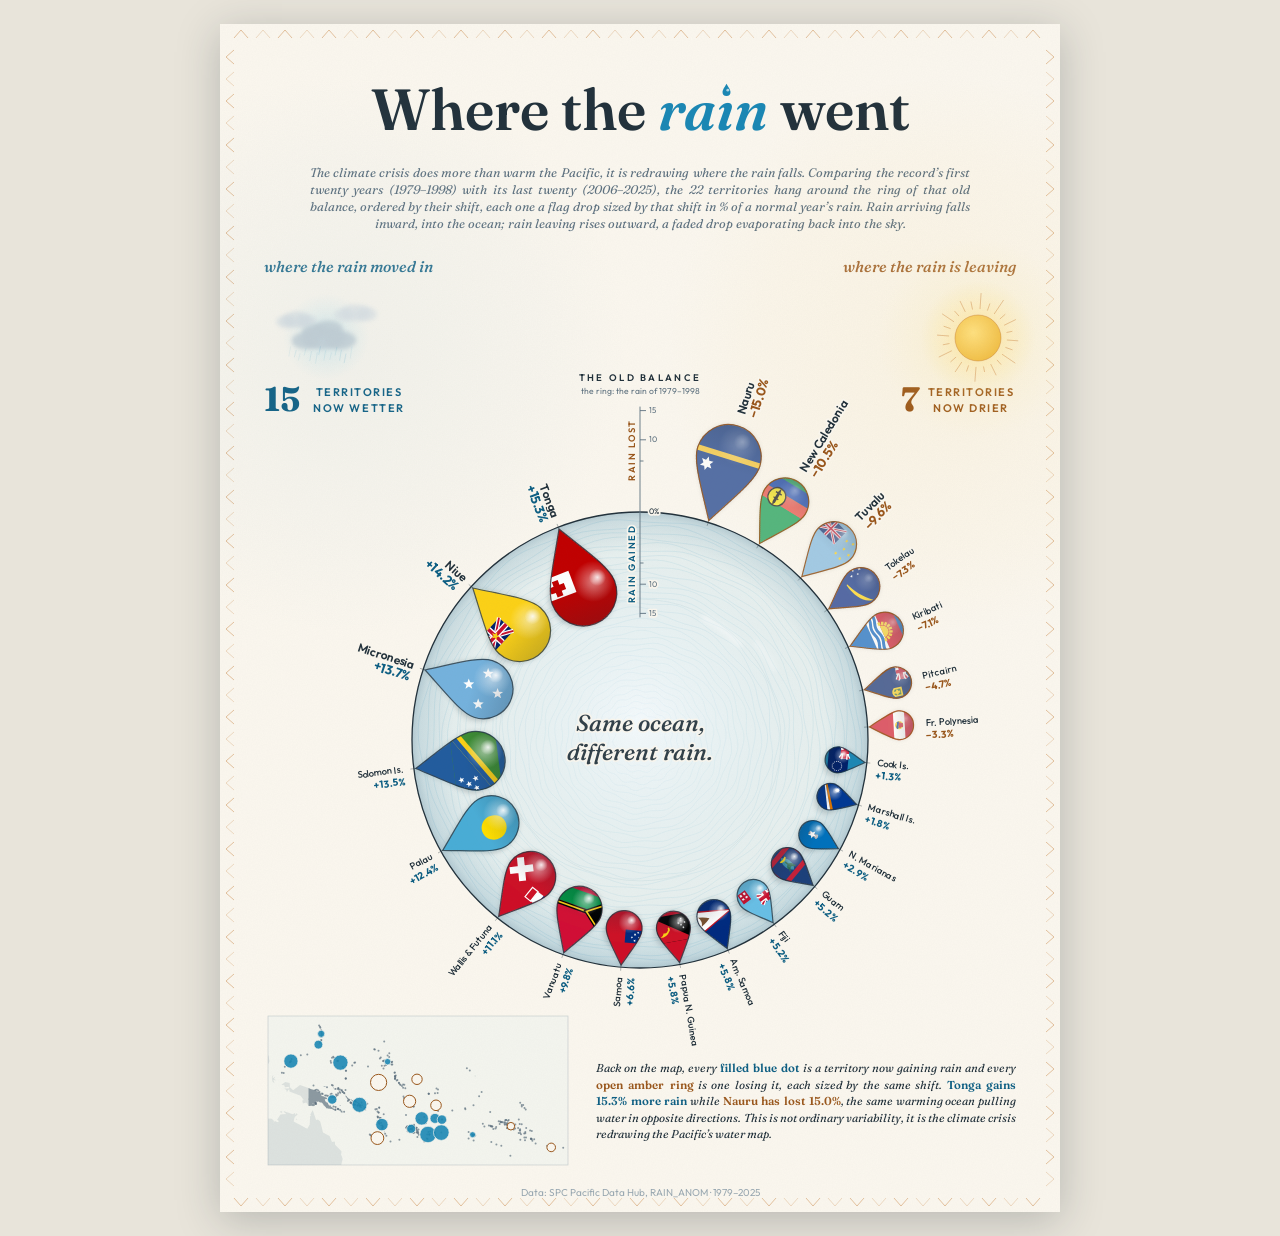
==== commit 3ada4612: "1" ====
--- a/poster/a4.html
+++ b/poster/a4.html
@@ -26,6 +26,7 @@
   .terr   { font:600 11px 'Outfit',sans-serif; letter-spacing:0.14em; }
   .biglab { font:600 8.5px 'Outfit',sans-serif; letter-spacing:0.2em; fill:#5f7280; }
   .anno   { font:italic 500 15.5px 'Fraunces',Georgia,serif; opacity:0.85; }
+  .tagline{ font:italic 500 23px 'Fraunces',Georgia,serif; fill:#22313b; opacity:0.92; }
   .call   { font:italic 400 11px 'Fraunces',Georgia,serif; }
   .linelab{ font:600 9.5px 'Outfit',sans-serif; letter-spacing:0.24em; fill:#22313b; }
   .name   { font:600 12px 'Outfit',sans-serif; }
@@ -56,11 +57,10 @@
   <circle cx="507.8" cy="66.2" r="1.4" fill="#ffffff" opacity="0.65"/>
   <foreignObject x="90" y="140" width="660" height="96">
     <div xmlns="http://www.w3.org/1999/xhtml" class="lead">The climate crisis does more than warm the Pacific,
-    it is redrawing where the rain falls. Around the ring of the old balance the 22 territories hang ordered
-    by their shift, each one a flag drop sized by that shift in % of a normal year’s rain. Rain arriving
-    falls inward, into the ocean. Rain leaving rises outward, a faded drop evaporating back into the sky.
-    From driest beneath the sun to wettest beyond the gap, <b>the west and south have grown wetter</b>
-    while <b>the dateline atolls have run dry</b>. Same ocean, different rain.</div>
+    it is redrawing where the rain falls. Comparing the record’s first twenty years (1979–1998) with its
+    last twenty (2006–2025), the 22 territories hang around the ring of that old balance, ordered by their
+    shift, each one a flag drop sized by that shift in % of a normal year’s rain. Rain arriving falls
+    inward, into the ocean; rain leaving rises outward, a faded drop evaporating back into the sky.</div>
   </foreignObject>
 
   <!-- sky corners -->
@@ -104,10 +104,10 @@
 </radialGradient><radialGradient id="glowSea" cx="0.5" cy="0.5" r="0.5">
   <stop offset="0" stop-color="#8fd0e8" stop-opacity="0.32"/>
   <stop offset="0.6" stop-color="#8fd0e8" stop-opacity="0.12"/>
-  <stop offset="1" stop-color="#8fd0e8" stop-opacity="0"/></radialGradient><filter id="blc" x="-60%" y="-60%" width="220%" height="220%"><feGaussianBlur stdDeviation="3.2"/></filter><clipPath id="cNR"><path d="M 0.0 -230.0 C 17.9 -260.9 32.5 -282.0 32.5 -296.6 A 32.5 32.5 0 1 0 -32.5 -296.6 C -32.5 -282.0 -17.9 -260.9 0.0 -230.0 Z"/></clipPath><clipPath id="cNC"><path d="M 0.0 -230.0 C 13.1 -252.7 23.8 -268.1 23.8 -278.9 A 23.8 23.8 0 1 0 -23.8 -278.9 C -23.8 -268.1 -13.1 -252.7 0.0 -230.0 Z"/></clipPath><clipPath id="cTV"><path d="M 0.0 -230.0 C 12.3 -251.3 22.4 -265.9 22.4 -275.9 A 22.4 22.4 0 1 0 -22.4 -275.9 C -22.4 -265.9 -12.3 -251.3 0.0 -230.0 Z"/></clipPath><clipPath id="cTK"><path d="M 0.0 -230.0 C 10.4 -248.0 19.0 -260.3 19.0 -268.9 A 19.0 19.0 0 1 0 -19.0 -268.9 C -19.0 -260.3 -10.4 -248.0 0.0 -230.0 Z"/></clipPath><clipPath id="cKI"><path d="M 0.0 -230.0 C 10.2 -247.7 18.6 -259.8 18.6 -268.1 A 18.6 18.6 0 1 0 -18.6 -268.1 C -18.6 -259.8 -10.2 -247.7 0.0 -230.0 Z"/></clipPath><clipPath id="cPN"><path d="M 0.0 -230.0 C 8.6 -244.9 15.7 -255.1 15.7 -262.2 A 15.7 15.7 0 1 0 -15.7 -262.2 C -15.7 -255.1 -8.6 -244.9 0.0 -230.0 Z"/></clipPath><clipPath id="cPF"><path d="M 0.0 -230.0 C 7.9 -243.7 14.4 -253.1 14.4 -259.6 A 14.4 14.4 0 1 0 -14.4 -259.6 C -14.4 -253.1 -7.9 -243.7 0.0 -230.0 Z"/></clipPath><clipPath id="cCK"><path d="M 0.0 -226.0 C 7.2 -213.6 13.1 -205.1 13.1 -199.2 A 13.1 13.1 0 1 1 -13.1 -199.2 C -13.1 -205.1 -7.2 -213.6 0.0 -226.0 Z"/></clipPath><clipPath id="cMH"><path d="M 0.0 -226.0 C 7.4 -213.3 13.4 -204.6 13.4 -198.6 A 13.4 13.4 0 1 1 -13.4 -198.6 C -13.4 -204.6 -7.4 -213.3 0.0 -226.0 Z"/></clipPath><clipPath id="cMP"><path d="M 0.0 -226.0 C 7.7 -212.6 14.1 -203.5 14.1 -197.1 A 14.1 14.1 0 1 1 -14.1 -197.1 C -14.1 -203.5 -7.7 -212.6 0.0 -226.0 Z"/></clipPath><clipPath id="cGU"><path d="M 0.0 -226.0 C 8.9 -210.6 16.3 -200.0 16.3 -192.7 A 16.3 16.3 0 1 1 -16.3 -192.7 C -16.3 -200.0 -8.9 -210.6 0.0 -226.0 Z"/></clipPath><clipPath id="cFJ"><path d="M 0.0 -226.0 C 9.0 -210.5 16.3 -199.9 16.3 -192.6 A 16.3 16.3 0 1 1 -16.3 -192.6 C -16.3 -199.9 -9.0 -210.5 0.0 -226.0 Z"/></clipPath><clipPath id="cAS"><path d="M 0.0 -226.0 C 9.3 -209.9 16.9 -198.9 16.9 -191.3 A 16.9 16.9 0 1 1 -16.9 -191.3 C -16.9 -198.9 -9.3 -209.9 0.0 -226.0 Z"/></clipPath><clipPath id="cPG"><path d="M 0.0 -226.0 C 9.4 -209.8 17.0 -198.7 17.0 -191.1 A 17.0 17.0 0 1 1 -17.0 -191.1 C -17.0 -198.7 -9.4 -209.8 0.0 -226.0 Z"/></clipPath><clipPath id="cWS"><path d="M 0.0 -226.0 C 9.9 -208.9 18.0 -197.2 18.0 -189.2 A 18.0 18.0 0 1 1 -18.0 -189.2 C -18.0 -197.2 -9.9 -208.9 0.0 -226.0 Z"/></clipPath><clipPath id="cVU"><path d="M 0.0 -226.0 C 12.5 -204.4 22.7 -189.6 22.7 -179.4 A 22.7 22.7 0 1 1 -22.7 -179.4 C -22.7 -189.6 -12.5 -204.4 0.0 -226.0 Z"/></clipPath><clipPath id="cWF"><path d="M 0.0 -226.0 C 13.7 -202.3 25.0 -186.1 25.0 -174.8 A 25.0 25.0 0 1 1 -25.0 -174.8 C -25.0 -186.1 -13.7 -202.3 0.0 -226.0 Z"/></clipPath><clipPath id="cPW"><path d="M 0.0 -226.0 C 15.0 -200.0 27.3 -182.3 27.3 -170.0 A 27.3 27.3 0 1 1 -27.3 -170.0 C -27.3 -182.3 -15.0 -200.0 0.0 -226.0 Z"/></clipPath><clipPath id="cSB"><path d="M 0.0 -226.0 C 16.2 -198.0 29.4 -178.9 29.4 -165.6 A 29.4 29.4 0 1 1 -29.4 -165.6 C -29.4 -178.9 -16.2 -198.0 0.0 -226.0 Z"/></clipPath><clipPath id="cFM"><path d="M 0.0 -226.0 C 16.4 -197.7 29.8 -178.3 29.8 -164.9 A 29.8 29.8 0 1 1 -29.8 -164.9 C -29.8 -178.3 -16.4 -197.7 0.0 -226.0 Z"/></clipPath><clipPath id="cNU"><path d="M 0.0 -226.0 C 17.0 -196.6 30.9 -176.5 30.9 -162.6 A 30.9 30.9 0 1 1 -30.9 -162.6 C -30.9 -176.5 -17.0 -196.6 0.0 -226.0 Z"/></clipPath><clipPath id="cTO"><path d="M 0.0 -226.0 C 18.3 -194.4 33.3 -172.8 33.3 -157.8 A 33.3 33.3 0 1 1 -33.3 -157.8 C -33.3 -172.8 -18.3 -194.4 0.0 -226.0 Z"/></clipPath></defs><circle cx="128" cy="330" r="280" fill="url(#washW)"/><circle cx="726" cy="330" r="280" fill="url(#washD)"/><circle cx="420.0" cy="716.0" r="228.0" fill="url(#sea)"/><path d="M 445.3 716.0 L 445.8 717.2 L 446.4 718.4 L 446.7 719.6 L 446.8 720.9 L 446.5 722.0 L 445.9 723.1 L 445.1 724.1 L 444.1 725.0 L 443.2 725.9 L 442.4 726.8 L 441.8 727.7 L 441.5 728.8 L 441.2 730.0 L 441.1 731.3 L 440.8 732.6 L 440.4 733.8 L 439.7 734.8 L 438.7 735.6 L 437.6 736.1 L 436.3 736.5 L 435.0 736.7 L 433.8 736.9 L 432.7 737.3 L 431.8 737.9 L 430.9 738.6 L 430.1 739.5 L 429.2 740.5 L 428.3 741.4 L 427.2 742.1 L 426.1 742.5 L 424.8 742.6 L 423.6 742.4 L 422.3 741.9 L 421.1 741.4 L 420.0 741.0 L 418.9 740.8 L 417.8 740.8 L 416.6 741.0 L 415.4 741.4 L 414.1 741.7 L 412.9 741.9 L 411.6 741.8 L 410.4 741.5 L 409.4 740.8 L 408.5 739.8 L 407.8 738.8 L 407.0 737.7 L 406.3 736.8 L 405.4 736.0 L 404.4 735.5 L 403.3 735.1 L 402.1 734.7 L 400.8 734.3 L 399.7 733.8 L 398.7 733.0 L 398.0 732.0 L 397.6 730.8 L 397.4 729.5 L 397.4 728.2 L 397.3 726.9 L 397.2 725.8 L 396.8 724.7 L 396.2 723.7 L 395.4 722.8 L 394.6 721.8 L 393.8 720.8 L 393.2 719.6 L 392.9 718.4 L 392.9 717.2 L 393.3 716.0 L 393.9 714.8 L 394.6 713.7 L 395.2 712.6 L 395.6 711.6 L 395.8 710.5 L 395.8 709.3 L 395.6 708.1 L 395.4 706.8 L 395.4 705.5 L 395.5 704.2 L 396.0 703.1 L 396.8 702.2 L 397.8 701.4 L 399.0 700.7 L 400.2 700.2 L 401.2 699.6 L 402.1 698.9 L 402.8 698.0 L 403.4 697.0 L 403.9 695.8 L 404.5 694.6 L 405.2 693.5 L 406.1 692.7 L 407.1 692.1 L 408.3 691.8 L 409.6 691.7 L 410.9 691.8 L 412.2 692.0 L 413.4 692.0 L 414.5 691.8 L 415.5 691.4 L 416.6 690.8 L 417.7 690.1 L 418.8 689.5 L 420.0 689.0 L 421.2 688.8 L 422.4 689.0 L 423.6 689.5 L 424.7 690.2 L 425.7 691.0 L 426.7 691.8 L 427.7 692.4 L 428.7 692.8 L 429.9 692.9 L 431.1 693.0 L 432.4 693.0 L 433.7 693.1 L 434.9 693.4 L 436.0 694.0 L 436.9 694.8 L 437.5 695.9 L 438.0 697.2 L 438.4 698.4 L 438.8 699.5 L 439.4 700.5 L 440.1 701.4 L 441.0 702.1 L 442.1 702.8 L 443.2 703.5 L 444.2 704.4 L 445.0 705.3 L 445.5 706.4 L 445.6 707.7 L 445.5 709.0 L 445.3 710.2 L 444.9 711.5 L 444.7 712.7 L 444.7 713.8 L 444.9 714.9 L 445.3 716.0 Z" fill="none" stroke="#1b87b4" stroke-opacity="0.053" stroke-width="0.7"/><path d="M 450.7 716.0 L 450.6 717.4 L 450.8 718.8 L 451.2 720.2 L 451.6 721.7 L 451.9 723.3 L 451.9 724.8 L 451.5 726.2 L 450.7 727.5 L 449.6 728.7 L 448.4 729.7 L 447.3 730.7 L 446.3 731.7 L 445.6 732.9 L 445.1 734.3 L 444.7 735.7 L 444.3 737.3 L 443.8 738.7 L 442.9 739.9 L 441.7 740.9 L 440.3 741.5 L 438.8 741.9 L 437.3 742.2 L 435.8 742.5 L 434.5 743.0 L 433.4 743.7 L 432.3 744.7 L 431.2 745.8 L 430.1 746.9 L 428.8 747.8 L 427.4 748.3 L 425.9 748.4 L 424.4 748.1 L 422.8 747.6 L 421.4 747.1 L 420.0 746.7 L 418.6 746.6 L 417.2 746.8 L 415.8 747.2 L 414.3 747.6 L 412.7 747.9 L 411.2 747.9 L 409.8 747.5 L 408.5 746.7 L 407.3 745.6 L 406.3 744.4 L 405.3 743.3 L 404.3 742.3 L 403.1 741.6 L 401.7 741.1 L 400.3 740.7 L 398.7 740.3 L 397.3 739.8 L 396.1 738.9 L 395.1 737.7 L 394.5 736.3 L 394.1 734.8 L 393.8 733.3 L 393.5 731.8 L 393.0 730.5 L 392.3 729.4 L 391.3 728.3 L 390.2 727.2 L 389.1 726.1 L 388.2 724.8 L 387.7 723.4 L 387.6 721.9 L 387.9 720.4 L 388.4 718.8 L 388.9 717.4 L 389.3 716.0 L 389.4 714.6 L 389.2 713.2 L 388.8 711.8 L 388.4 710.3 L 388.1 708.7 L 388.1 707.2 L 388.5 705.8 L 389.3 704.5 L 390.4 703.3 L 391.6 702.3 L 392.7 701.3 L 393.7 700.3 L 394.4 699.1 L 394.9 697.7 L 395.3 696.3 L 395.7 694.7 L 396.2 693.3 L 397.1 692.1 L 398.3 691.1 L 399.7 690.5 L 401.2 690.1 L 402.7 689.8 L 404.2 689.5 L 405.5 689.0 L 406.6 688.3 L 407.7 687.3 L 408.8 686.2 L 409.9 685.1 L 411.2 684.2 L 412.6 683.7 L 414.1 683.6 L 415.6 683.9 L 417.2 684.4 L 418.6 684.9 L 420.0 685.3 L 421.4 685.4 L 422.8 685.2 L 424.2 684.8 L 425.7 684.4 L 427.3 684.1 L 428.8 684.1 L 430.2 684.5 L 431.5 685.3 L 432.7 686.4 L 433.7 687.6 L 434.7 688.7 L 435.7 689.7 L 436.9 690.4 L 438.3 690.9 L 439.7 691.3 L 441.3 691.7 L 442.7 692.2 L 443.9 693.1 L 444.9 694.3 L 445.5 695.7 L 445.9 697.2 L 446.2 698.7 L 446.5 700.2 L 447.0 701.5 L 447.7 702.6 L 448.7 703.7 L 449.8 704.8 L 450.9 705.9 L 451.8 707.2 L 452.3 708.6 L 452.4 710.1 L 452.1 711.6 L 451.6 713.2 L 451.1 714.6 L 450.7 716.0 Z" fill="none" stroke="#1b87b4" stroke-opacity="0.054" stroke-width="0.7"/><path d="M 456.5 716.0 L 456.7 717.6 L 457.2 719.4 L 457.8 721.1 L 458.1 722.9 L 458.1 724.7 L 457.5 726.4 L 456.5 727.9 L 455.3 729.2 L 454.0 730.5 L 452.9 731.9 L 452.2 733.3 L 451.7 734.9 L 451.3 736.7 L 451.0 738.5 L 450.4 740.2 L 449.4 741.7 L 448.1 742.8 L 446.4 743.6 L 444.7 744.3 L 443.0 744.8 L 441.5 745.5 L 440.1 746.5 L 439.0 747.8 L 437.9 749.2 L 436.7 750.6 L 435.3 751.8 L 433.7 752.5 L 432.0 752.8 L 430.1 752.7 L 428.3 752.4 L 426.6 752.2 L 424.9 752.1 L 423.3 752.5 L 421.7 753.1 L 420.0 753.9 L 418.3 754.5 L 416.5 754.8 L 414.8 754.6 L 413.1 754.0 L 411.6 753.0 L 410.1 751.8 L 408.7 750.9 L 407.2 750.2 L 405.6 749.8 L 403.8 749.6 L 402.0 749.5 L 400.2 749.2 L 398.5 748.6 L 397.1 747.5 L 396.0 746.1 L 395.2 744.4 L 394.4 742.8 L 393.6 741.3 L 392.5 740.0 L 391.2 739.0 L 389.7 738.0 L 388.1 737.1 L 386.7 735.9 L 385.6 734.5 L 385.0 732.9 L 384.8 731.1 L 384.8 729.2 L 384.9 727.4 L 384.8 725.7 L 384.4 724.1 L 383.6 722.6 L 382.7 721.1 L 381.8 719.4 L 381.1 717.7 L 381.0 716.0 L 381.3 714.3 L 382.0 712.6 L 382.9 711.0 L 383.8 709.4 L 384.4 707.9 L 384.7 706.3 L 384.7 704.5 L 384.6 702.7 L 384.6 700.9 L 384.9 699.1 L 385.7 697.5 L 386.8 696.2 L 388.3 695.1 L 389.9 694.1 L 391.3 693.1 L 392.5 692.0 L 393.5 690.6 L 394.2 689.1 L 395.0 687.4 L 395.9 685.8 L 397.1 684.4 L 398.5 683.5 L 400.3 683.0 L 402.1 682.7 L 403.9 682.6 L 405.6 682.3 L 407.2 681.8 L 408.6 681.0 L 410.0 679.9 L 411.5 678.8 L 413.1 677.9 L 414.8 677.3 L 416.5 677.3 L 418.3 677.7 L 420.0 678.4 L 421.7 679.1 L 423.3 679.6 L 424.9 679.8 L 426.6 679.7 L 428.4 679.3 L 430.2 679.1 L 432.0 679.0 L 433.7 679.5 L 435.2 680.3 L 436.6 681.6 L 437.8 683.0 L 438.9 684.4 L 440.1 685.5 L 441.5 686.4 L 443.1 687.0 L 444.9 687.6 L 446.6 688.2 L 448.1 689.1 L 449.4 690.3 L 450.2 691.9 L 450.8 693.6 L 451.1 695.5 L 451.5 697.2 L 452.1 698.7 L 453.0 700.1 L 454.2 701.4 L 455.5 702.7 L 456.7 704.1 L 457.6 705.6 L 458.0 707.3 L 457.9 709.1 L 457.5 710.9 L 457.0 712.7 L 456.6 714.4 L 456.5 716.0 Z" fill="none" stroke="#1b87b4" stroke-opacity="0.056" stroke-width="0.7"/><path d="M 462.9 716.0 L 463.6 718.0 L 464.3 720.0 L 464.5 722.0 L 464.2 724.0 L 463.3 725.9 L 462.0 727.6 L 460.7 729.2 L 459.7 730.9 L 459.0 732.7 L 458.6 734.6 L 458.5 736.7 L 458.1 738.8 L 457.5 740.7 L 456.3 742.4 L 454.7 743.7 L 452.8 744.7 L 451.0 745.6 L 449.3 746.6 L 447.9 747.9 L 446.7 749.5 L 445.7 751.3 L 444.5 753.1 L 443.0 754.5 L 441.3 755.5 L 439.3 756.0 L 437.1 756.1 L 435.1 756.1 L 433.1 756.3 L 431.3 756.9 L 429.5 757.8 L 427.8 759.0 L 426.0 760.0 L 424.0 760.7 L 422.0 760.8 L 420.0 760.4 L 418.0 759.6 L 416.2 758.7 L 414.3 758.0 L 412.4 757.7 L 410.5 757.8 L 408.4 758.1 L 406.3 758.3 L 404.2 758.0 L 402.4 757.3 L 400.7 756.0 L 399.3 754.4 L 398.0 752.8 L 396.7 751.4 L 395.1 750.3 L 393.3 749.5 L 391.3 748.9 L 389.3 748.1 L 387.6 747.0 L 386.2 745.5 L 385.3 743.7 L 384.7 741.6 L 384.2 739.6 L 383.6 737.7 L 382.7 736.1 L 381.4 734.6 L 379.8 733.2 L 378.4 731.6 L 377.3 729.9 L 376.7 727.9 L 376.7 725.9 L 377.1 723.8 L 377.5 721.8 L 377.8 719.8 L 377.6 717.9 L 377.1 716.0 L 376.4 714.0 L 375.7 712.0 L 375.5 710.0 L 375.8 708.0 L 376.7 706.1 L 378.0 704.4 L 379.3 702.8 L 380.3 701.1 L 381.0 699.3 L 381.4 697.4 L 381.5 695.3 L 381.9 693.2 L 382.5 691.3 L 383.7 689.6 L 385.3 688.3 L 387.2 687.3 L 389.0 686.4 L 390.7 685.4 L 392.1 684.1 L 393.3 682.5 L 394.3 680.7 L 395.5 678.9 L 397.0 677.5 L 398.7 676.5 L 400.7 676.0 L 402.9 675.9 L 404.9 675.9 L 406.9 675.7 L 408.7 675.1 L 410.5 674.2 L 412.2 673.0 L 414.0 672.0 L 416.0 671.3 L 418.0 671.2 L 420.0 671.6 L 422.0 672.4 L 423.8 673.3 L 425.7 674.0 L 427.6 674.3 L 429.5 674.2 L 431.6 673.9 L 433.7 673.7 L 435.8 674.0 L 437.6 674.7 L 439.3 676.0 L 440.7 677.6 L 442.0 679.2 L 443.3 680.6 L 444.9 681.7 L 446.7 682.5 L 448.7 683.1 L 450.7 683.9 L 452.4 685.0 L 453.8 686.5 L 454.7 688.3 L 455.3 690.4 L 455.8 692.4 L 456.4 694.3 L 457.3 695.9 L 458.6 697.4 L 460.2 698.8 L 461.6 700.4 L 462.7 702.1 L 463.3 704.1 L 463.3 706.1 L 462.9 708.2 L 462.5 710.2 L 462.2 712.2 L 462.4 714.1 L 462.9 716.0 Z" fill="none" stroke="#1b87b4" stroke-opacity="0.057" stroke-width="0.7"/><path d="M 470.9 716.0 L 470.5 718.3 L 469.5 720.5 L 468.4 722.6 L 467.5 724.6 L 467.0 726.7 L 467.0 729.0 L 467.2 731.3 L 467.2 733.7 L 466.7 736.0 L 465.7 738.0 L 464.0 739.7 L 462.2 741.2 L 460.4 742.7 L 459.0 744.3 L 457.9 746.3 L 457.1 748.4 L 456.3 750.7 L 455.1 752.7 L 453.4 754.3 L 451.4 755.3 L 449.1 756.0 L 446.8 756.6 L 444.7 757.4 L 442.9 758.6 L 441.3 760.2 L 439.6 761.9 L 437.8 763.4 L 435.7 764.4 L 433.4 764.7 L 431.1 764.5 L 428.7 764.1 L 426.5 763.8 L 424.3 764.0 L 422.2 764.7 L 420.0 765.6 L 417.7 766.4 L 415.4 766.6 L 413.2 766.2 L 411.1 765.2 L 409.1 763.9 L 407.1 762.7 L 405.1 761.8 L 403.0 761.4 L 400.6 761.3 L 398.2 761.2 L 395.9 760.7 L 393.9 759.6 L 392.3 758.0 L 390.9 756.0 L 389.7 754.0 L 388.3 752.3 L 386.6 750.9 L 384.6 749.9 L 382.4 748.8 L 380.4 747.6 L 378.9 745.9 L 377.8 743.8 L 377.3 741.5 L 377.0 739.2 L 376.5 736.9 L 375.7 735.0 L 374.4 733.1 L 372.8 731.3 L 371.4 729.4 L 370.4 727.3 L 370.1 725.0 L 370.4 722.7 L 371.1 720.4 L 371.6 718.2 L 371.8 716.0 L 371.5 713.8 L 370.9 711.6 L 370.3 709.3 L 370.1 706.9 L 370.5 704.7 L 371.5 702.6 L 373.0 700.7 L 374.5 698.9 L 375.7 697.1 L 376.4 695.0 L 376.8 692.8 L 377.2 690.4 L 377.8 688.1 L 378.9 686.1 L 380.5 684.5 L 382.5 683.3 L 384.7 682.2 L 386.6 681.1 L 388.3 679.7 L 389.6 677.9 L 390.8 675.9 L 392.2 673.9 L 393.9 672.4 L 396.0 671.4 L 398.3 670.9 L 400.7 670.8 L 403.0 670.7 L 405.1 670.2 L 407.1 669.2 L 409.0 667.9 L 411.0 666.6 L 413.2 665.7 L 415.4 665.4 L 417.7 665.8 L 420.0 666.6 L 422.2 667.4 L 424.3 668.0 L 426.5 668.1 L 428.8 667.8 L 431.1 667.4 L 433.5 667.2 L 435.7 667.6 L 437.7 668.7 L 439.5 670.3 L 441.2 672.0 L 442.9 673.5 L 444.7 674.6 L 446.9 675.3 L 449.2 675.9 L 451.4 676.6 L 453.4 677.7 L 455.0 679.4 L 456.2 681.4 L 457.0 683.7 L 457.9 685.8 L 459.0 687.7 L 460.5 689.3 L 462.3 690.7 L 464.2 692.2 L 465.7 694.0 L 466.7 696.0 L 467.1 698.3 L 467.0 700.7 L 466.9 703.1 L 467.0 705.3 L 467.6 707.4 L 468.6 709.4 L 469.7 711.5 L 470.6 713.7 L 470.9 716.0 Z" fill="none" stroke="#1b87b4" stroke-opacity="0.059" stroke-width="0.7"/><path d="M 474.4 716.0 L 474.0 718.4 L 473.9 720.8 L 473.9 723.3 L 474.1 725.8 L 474.2 728.4 L 474.2 731.0 L 473.9 733.5 L 473.1 735.9 L 472.0 738.2 L 470.5 740.3 L 468.8 742.3 L 467.0 744.1 L 465.3 745.9 L 463.7 747.8 L 462.3 749.8 L 461.1 751.9 L 459.9 754.1 L 458.6 756.3 L 457.1 758.5 L 455.4 760.3 L 453.3 761.9 L 451.1 763.1 L 448.7 764.0 L 446.2 764.6 L 443.7 765.2 L 441.3 765.8 L 439.0 766.6 L 436.8 767.6 L 434.5 768.7 L 432.3 769.9 L 430.0 771.1 L 427.6 772.0 L 425.1 772.5 L 422.5 772.6 L 420.0 772.3 L 417.5 771.6 L 415.1 770.8 L 412.7 770.0 L 410.3 769.2 L 408.0 768.7 L 405.5 768.4 L 403.0 768.2 L 400.5 768.0 L 397.9 767.6 L 395.4 767.0 L 393.1 766.0 L 391.0 764.6 L 389.1 762.9 L 387.4 760.9 L 385.8 758.9 L 384.3 756.9 L 382.6 755.1 L 380.9 753.4 L 379.0 751.8 L 377.0 750.3 L 374.9 748.7 L 373.0 747.0 L 371.3 745.1 L 370.0 742.9 L 369.1 740.5 L 368.5 738.0 L 368.2 735.4 L 368.0 732.9 L 367.7 730.4 L 367.3 728.0 L 366.7 725.7 L 365.9 723.3 L 365.0 720.9 L 364.2 718.5 L 363.6 716.0 L 363.3 713.5 L 363.5 710.9 L 364.1 708.4 L 365.1 706.0 L 366.2 703.7 L 367.4 701.5 L 368.5 699.3 L 369.4 697.0 L 370.1 694.7 L 370.7 692.2 L 371.2 689.8 L 371.9 687.3 L 372.8 684.9 L 374.1 682.6 L 375.7 680.7 L 377.6 679.0 L 379.8 677.5 L 382.0 676.3 L 384.2 675.0 L 386.3 673.7 L 388.2 672.3 L 390.1 670.6 L 391.8 668.9 L 393.7 667.1 L 395.6 665.4 L 397.7 663.9 L 400.1 662.9 L 402.5 662.2 L 405.1 661.9 L 407.7 661.9 L 410.2 662.1 L 412.7 662.2 L 415.2 662.2 L 417.6 661.9 L 420.0 661.5 L 422.5 661.0 L 425.0 660.5 L 427.6 660.2 L 430.1 660.2 L 432.6 660.7 L 435.0 661.6 L 437.3 662.8 L 439.4 664.3 L 441.5 665.8 L 443.5 667.2 L 445.6 668.4 L 447.8 669.5 L 450.1 670.4 L 452.5 671.3 L 454.9 672.3 L 457.1 673.5 L 459.2 675.0 L 461.0 676.8 L 462.4 678.9 L 463.6 681.2 L 464.6 683.6 L 465.5 686.0 L 466.5 688.2 L 467.6 690.4 L 468.9 692.4 L 470.4 694.5 L 471.9 696.5 L 473.3 698.7 L 474.5 701.0 L 475.3 703.4 L 475.7 705.9 L 475.7 708.5 L 475.4 711.0 L 474.9 713.5 L 474.4 716.0 Z" fill="none" stroke="#1b87b4" stroke-opacity="0.060" stroke-width="0.7"/><path d="M 480.5 716.0 L 481.1 718.7 L 481.7 721.5 L 481.9 724.4 L 481.7 727.2 L 480.9 729.9 L 479.7 732.5 L 478.2 734.9 L 476.7 737.3 L 475.2 739.6 L 474.0 742.0 L 473.0 744.5 L 472.1 747.1 L 471.3 749.8 L 470.3 752.5 L 468.9 755.0 L 467.2 757.2 L 465.1 759.1 L 462.7 760.6 L 460.1 761.9 L 457.6 763.2 L 455.2 764.5 L 453.0 766.0 L 450.9 767.8 L 448.9 769.7 L 446.8 771.6 L 444.5 773.3 L 442.0 774.6 L 439.3 775.5 L 436.5 775.9 L 433.7 775.9 L 430.8 775.8 L 428.1 775.6 L 425.4 775.6 L 422.7 775.9 L 420.0 776.5 L 417.3 777.1 L 414.5 777.7 L 411.6 777.9 L 408.8 777.7 L 406.1 776.9 L 403.5 775.7 L 401.1 774.2 L 398.7 772.7 L 396.4 771.2 L 394.0 770.0 L 391.5 769.0 L 388.9 768.1 L 386.2 767.3 L 383.5 766.3 L 381.0 764.9 L 378.8 763.2 L 376.9 761.1 L 375.4 758.7 L 374.1 756.1 L 372.8 753.6 L 371.5 751.2 L 370.0 749.0 L 368.2 746.9 L 366.3 744.9 L 364.4 742.8 L 362.7 740.5 L 361.4 738.0 L 360.5 735.3 L 360.1 732.5 L 360.1 729.7 L 360.2 726.8 L 360.4 724.1 L 360.4 721.4 L 360.1 718.7 L 359.5 716.0 L 358.9 713.3 L 358.3 710.5 L 358.1 707.6 L 358.3 704.8 L 359.1 702.1 L 360.3 699.5 L 361.8 697.1 L 363.3 694.7 L 364.8 692.4 L 366.0 690.0 L 367.0 687.5 L 367.9 684.9 L 368.7 682.2 L 369.7 679.5 L 371.1 677.0 L 372.8 674.8 L 374.9 672.9 L 377.3 671.4 L 379.9 670.1 L 382.4 668.8 L 384.8 667.5 L 387.0 666.0 L 389.1 664.2 L 391.1 662.3 L 393.2 660.4 L 395.5 658.7 L 398.0 657.4 L 400.7 656.5 L 403.5 656.1 L 406.3 656.1 L 409.2 656.2 L 411.9 656.4 L 414.6 656.4 L 417.3 656.1 L 420.0 655.5 L 422.7 654.9 L 425.5 654.3 L 428.4 654.1 L 431.2 654.3 L 433.9 655.1 L 436.5 656.3 L 438.9 657.8 L 441.3 659.3 L 443.6 660.8 L 446.0 662.0 L 448.5 663.0 L 451.1 663.9 L 453.8 664.7 L 456.5 665.7 L 459.0 667.1 L 461.2 668.8 L 463.1 670.9 L 464.6 673.3 L 465.9 675.9 L 467.2 678.4 L 468.5 680.8 L 470.0 683.0 L 471.8 685.1 L 473.7 687.1 L 475.6 689.2 L 477.3 691.5 L 478.6 694.0 L 479.5 696.7 L 479.9 699.5 L 479.9 702.3 L 479.8 705.2 L 479.6 707.9 L 479.6 710.6 L 479.9 713.3 L 480.5 716.0 Z" fill="none" stroke="#1b87b4" stroke-opacity="0.062" stroke-width="0.7"/><path d="M 486.1 716.0 L 486.8 719.0 L 487.4 722.1 L 487.7 725.2 L 487.5 728.2 L 486.7 731.2 L 485.3 734.0 L 483.7 736.7 L 482.0 739.3 L 480.5 741.9 L 479.3 744.5 L 478.4 747.4 L 477.5 750.4 L 476.6 753.4 L 475.3 756.2 L 473.6 758.8 L 471.4 760.9 L 468.9 762.7 L 466.1 764.3 L 463.5 765.8 L 461.0 767.4 L 458.7 769.3 L 456.6 771.4 L 454.5 773.7 L 452.2 775.9 L 449.7 777.7 L 446.9 779.0 L 443.9 779.8 L 440.8 780.1 L 437.7 780.2 L 434.7 780.3 L 431.7 780.7 L 428.9 781.4 L 426.0 782.3 L 423.0 783.3 L 420.0 784.1 L 416.9 784.5 L 413.9 784.2 L 410.9 783.4 L 408.0 782.1 L 405.2 780.8 L 402.5 779.5 L 399.7 778.5 L 396.8 777.9 L 393.8 777.4 L 390.7 776.9 L 387.7 776.1 L 384.8 774.9 L 382.3 773.1 L 380.1 770.9 L 378.2 768.4 L 376.4 765.9 L 374.5 763.6 L 372.5 761.5 L 370.1 759.6 L 367.6 757.8 L 365.2 755.8 L 362.9 753.7 L 361.1 751.2 L 359.9 748.4 L 359.0 745.4 L 358.5 742.3 L 358.1 739.2 L 357.5 736.3 L 356.5 733.5 L 355.3 730.8 L 353.9 728.0 L 352.7 725.1 L 351.8 722.1 L 351.5 719.1 L 351.8 716.0 L 352.6 713.0 L 353.6 710.0 L 354.6 707.1 L 355.3 704.3 L 355.7 701.3 L 355.9 698.3 L 356.0 695.2 L 356.3 692.1 L 357.0 689.1 L 358.3 686.3 L 360.1 683.8 L 362.2 681.5 L 364.5 679.4 L 366.7 677.3 L 368.6 675.0 L 370.3 672.5 L 371.8 669.9 L 373.3 667.2 L 375.1 664.6 L 377.3 662.4 L 379.8 660.6 L 382.6 659.3 L 385.6 658.4 L 388.6 657.6 L 391.4 656.7 L 394.2 655.5 L 396.7 654.1 L 399.3 652.4 L 402.0 650.7 L 404.8 649.4 L 407.8 648.5 L 410.8 648.3 L 413.9 648.6 L 417.0 649.2 L 420.0 649.8 L 423.0 650.3 L 425.9 650.4 L 428.9 650.3 L 432.0 650.0 L 435.1 649.8 L 438.2 650.0 L 441.2 650.8 L 444.0 652.1 L 446.5 653.9 L 448.9 655.9 L 451.3 657.8 L 453.7 659.6 L 456.3 661.0 L 459.1 662.2 L 461.9 663.4 L 464.8 664.8 L 467.3 666.5 L 469.5 668.6 L 471.3 671.2 L 472.6 674.0 L 473.8 676.9 L 475.0 679.7 L 476.4 682.3 L 478.1 684.7 L 480.1 687.1 L 482.0 689.5 L 483.8 692.0 L 485.2 694.8 L 486.0 697.8 L 486.2 700.9 L 486.1 704.0 L 485.8 707.1 L 485.6 710.1 L 485.7 713.1 L 486.1 716.0 Z" fill="none" stroke="#1b87b4" stroke-opacity="0.064" stroke-width="0.7"/><path d="M 492.4 716.0 L 491.7 719.2 L 491.3 722.4 L 491.3 725.7 L 491.6 729.0 L 491.8 732.4 L 491.6 735.8 L 490.8 739.0 L 489.3 742.0 L 487.4 744.8 L 485.2 747.4 L 483.2 750.0 L 481.5 752.7 L 480.1 755.7 L 478.9 758.8 L 477.6 761.9 L 476.0 764.9 L 473.8 767.5 L 471.2 769.5 L 468.2 771.2 L 465.1 772.6 L 462.2 774.0 L 459.4 775.7 L 456.9 777.8 L 454.5 780.1 L 452.0 782.4 L 449.2 784.3 L 446.2 785.7 L 442.9 786.4 L 439.5 786.6 L 436.1 786.6 L 432.8 786.6 L 429.6 786.9 L 426.5 787.7 L 423.3 788.7 L 420.0 789.7 L 416.7 790.2 L 413.3 790.2 L 410.1 789.4 L 406.9 788.1 L 403.9 786.6 L 400.9 785.2 L 397.9 784.1 L 394.7 783.4 L 391.4 782.9 L 388.0 782.4 L 384.8 781.4 L 381.8 779.9 L 379.2 777.8 L 376.9 775.3 L 374.9 772.6 L 372.8 770.0 L 370.5 767.7 L 368.0 765.7 L 365.2 763.9 L 362.4 761.9 L 359.9 759.7 L 357.9 757.0 L 356.4 754.0 L 355.5 750.7 L 354.8 747.4 L 354.0 744.2 L 353.0 741.2 L 351.5 738.2 L 349.8 735.4 L 348.2 732.4 L 346.9 729.3 L 346.2 726.0 L 346.2 722.6 L 346.8 719.3 L 347.6 716.0 L 348.3 712.8 L 348.7 709.6 L 348.7 706.3 L 348.4 703.0 L 348.2 699.6 L 348.4 696.2 L 349.2 693.0 L 350.7 690.0 L 352.6 687.2 L 354.8 684.6 L 356.8 682.0 L 358.5 679.3 L 359.9 676.3 L 361.1 673.2 L 362.4 670.1 L 364.0 667.1 L 366.2 664.5 L 368.8 662.5 L 371.8 660.8 L 374.9 659.4 L 377.8 658.0 L 380.6 656.3 L 383.1 654.2 L 385.5 651.9 L 388.0 649.6 L 390.8 647.7 L 393.8 646.3 L 397.1 645.6 L 400.5 645.4 L 403.9 645.4 L 407.2 645.4 L 410.4 645.1 L 413.5 644.3 L 416.7 643.3 L 420.0 642.3 L 423.3 641.8 L 426.7 641.8 L 429.9 642.6 L 433.1 643.9 L 436.1 645.4 L 439.1 646.8 L 442.1 647.9 L 445.3 648.6 L 448.6 649.1 L 452.0 649.6 L 455.2 650.6 L 458.2 652.1 L 460.8 654.2 L 463.1 656.7 L 465.1 659.4 L 467.2 662.0 L 469.5 664.3 L 472.0 666.3 L 474.8 668.1 L 477.6 670.1 L 480.1 672.3 L 482.1 675.0 L 483.6 678.0 L 484.5 681.3 L 485.2 684.6 L 486.0 687.8 L 487.0 690.8 L 488.5 693.8 L 490.2 696.6 L 491.8 699.6 L 493.1 702.7 L 493.8 706.0 L 493.8 709.4 L 493.2 712.7 L 492.4 716.0 Z" fill="none" stroke="#1b87b4" stroke-opacity="0.066" stroke-width="0.7"/><path d="M 500.2 716.0 L 500.3 719.6 L 499.6 723.2 L 498.3 726.6 L 496.8 729.9 L 495.5 733.2 L 494.7 736.6 L 494.4 740.2 L 494.1 743.8 L 493.6 747.4 L 492.4 750.9 L 490.6 754.0 L 488.1 756.7 L 485.4 759.2 L 482.8 761.6 L 480.6 764.3 L 478.7 767.3 L 477.0 770.5 L 475.1 773.7 L 472.9 776.5 L 470.1 778.8 L 466.8 780.4 L 463.3 781.7 L 459.9 782.8 L 456.7 784.2 L 453.7 786.0 L 450.9 788.2 L 447.9 790.4 L 444.8 792.3 L 441.4 793.5 L 437.8 793.9 L 434.1 793.7 L 430.5 793.3 L 426.9 793.2 L 423.5 793.5 L 420.0 794.2 L 416.4 795.1 L 412.8 795.7 L 409.2 795.7 L 405.7 794.8 L 402.3 793.3 L 399.2 791.5 L 396.0 789.8 L 392.8 788.5 L 389.4 787.6 L 385.8 787.0 L 382.2 786.2 L 378.8 785.0 L 375.8 783.0 L 373.2 780.4 L 371.0 777.5 L 368.8 774.6 L 366.5 772.0 L 363.8 769.7 L 360.9 767.6 L 357.9 765.6 L 355.1 763.1 L 352.9 760.3 L 351.4 757.0 L 350.4 753.4 L 349.7 749.9 L 348.7 746.5 L 347.4 743.2 L 345.6 740.2 L 343.7 737.1 L 342.0 733.8 L 340.9 730.4 L 340.6 726.8 L 341.0 723.1 L 341.7 719.5 L 342.4 716.0 L 342.6 712.5 L 342.4 709.0 L 341.9 705.4 L 341.5 701.8 L 341.7 698.1 L 342.6 694.6 L 344.3 691.4 L 346.4 688.4 L 348.5 685.4 L 350.2 682.4 L 351.6 679.2 L 352.6 675.7 L 353.7 672.2 L 355.1 668.9 L 357.2 665.9 L 359.8 663.4 L 362.9 661.4 L 366.1 659.6 L 369.0 657.6 L 371.7 655.4 L 374.0 652.7 L 376.4 649.9 L 379.0 647.3 L 381.9 645.2 L 385.2 643.8 L 388.8 643.1 L 392.5 642.7 L 396.0 642.2 L 399.4 641.3 L 402.7 640.0 L 405.9 638.4 L 409.3 637.0 L 412.8 636.0 L 416.4 635.8 L 420.0 636.4 L 423.5 637.4 L 427.0 638.5 L 430.4 639.3 L 433.9 639.5 L 437.5 639.5 L 441.1 639.4 L 444.8 639.7 L 448.2 640.8 L 451.4 642.5 L 454.3 644.8 L 457.0 647.3 L 459.7 649.5 L 462.7 651.3 L 466.0 652.7 L 469.4 654.1 L 472.6 655.7 L 475.6 657.9 L 477.9 660.6 L 479.7 663.8 L 481.3 667.2 L 482.8 670.4 L 484.6 673.3 L 486.9 676.0 L 489.4 678.6 L 491.9 681.4 L 493.9 684.4 L 495.2 687.8 L 495.7 691.4 L 495.8 695.1 L 495.9 698.7 L 496.2 702.2 L 497.0 705.6 L 498.2 709.0 L 499.4 712.4 L 500.2 716.0 Z" fill="none" stroke="#1b87b4" stroke-opacity="0.068" stroke-width="0.7"/><path d="M 505.6 716.0 L 504.8 719.8 L 503.8 723.5 L 502.8 727.2 L 502.0 730.9 L 501.3 734.6 L 500.8 738.3 L 500.3 742.1 L 499.7 745.9 L 498.9 749.7 L 497.7 753.4 L 496.0 756.9 L 493.8 760.1 L 491.3 763.1 L 488.5 765.8 L 485.7 768.4 L 482.9 770.9 L 480.2 773.6 L 477.7 776.3 L 475.2 779.2 L 472.8 782.2 L 470.2 785.1 L 467.3 787.7 L 464.2 790.1 L 460.9 791.9 L 457.2 793.3 L 453.5 794.4 L 449.7 795.1 L 445.9 795.7 L 442.2 796.4 L 438.5 797.2 L 434.9 798.2 L 431.3 799.3 L 427.6 800.5 L 423.8 801.5 L 420.0 802.1 L 416.1 802.2 L 412.3 801.8 L 408.5 800.9 L 404.8 799.7 L 401.2 798.2 L 397.7 796.7 L 394.3 795.2 L 390.7 794.0 L 387.1 792.9 L 383.4 791.9 L 379.7 790.9 L 376.0 789.6 L 372.5 787.9 L 369.3 785.8 L 366.3 783.3 L 363.7 780.4 L 361.4 777.3 L 359.2 774.1 L 357.1 771.0 L 354.9 767.9 L 352.5 765.0 L 350.0 762.2 L 347.5 759.3 L 344.9 756.4 L 342.6 753.3 L 340.7 749.9 L 339.2 746.3 L 338.3 742.6 L 337.7 738.7 L 337.5 734.8 L 337.4 731.0 L 337.3 727.2 L 337.1 723.5 L 336.6 719.7 L 336.0 716.0 L 335.4 712.2 L 334.9 708.3 L 334.8 704.5 L 335.1 700.6 L 336.0 696.8 L 337.3 693.2 L 339.0 689.7 L 341.0 686.3 L 343.0 683.1 L 344.9 679.8 L 346.6 676.5 L 348.2 673.1 L 349.8 669.6 L 351.3 666.1 L 353.1 662.6 L 355.2 659.3 L 357.6 656.4 L 360.5 653.7 L 363.7 651.5 L 367.0 649.6 L 370.5 647.9 L 373.9 646.2 L 377.3 644.5 L 380.5 642.6 L 383.7 640.6 L 386.8 638.4 L 390.1 636.3 L 393.5 634.4 L 397.1 632.9 L 400.8 631.9 L 404.6 631.4 L 408.5 631.3 L 412.4 631.6 L 416.2 632.0 L 420.0 632.5 L 423.7 632.8 L 427.5 632.9 L 431.3 632.9 L 435.1 632.8 L 439.0 632.8 L 442.9 633.2 L 446.7 634.0 L 450.3 635.2 L 453.8 637.0 L 457.0 639.2 L 460.1 641.5 L 463.0 644.0 L 466.0 646.4 L 469.0 648.6 L 472.1 650.7 L 475.3 652.7 L 478.6 654.7 L 481.8 656.9 L 484.8 659.4 L 487.5 662.2 L 489.7 665.3 L 491.6 668.8 L 493.0 672.4 L 494.3 676.0 L 495.4 679.7 L 496.6 683.2 L 498.0 686.7 L 499.5 690.2 L 501.2 693.6 L 502.8 697.1 L 504.3 700.7 L 505.4 704.4 L 505.9 708.3 L 506.0 712.1 L 505.6 716.0 Z" fill="none" stroke="#1b87b4" stroke-opacity="0.071" stroke-width="0.7"/><path d="M 510.6 716.0 L 511.3 720.1 L 511.6 724.2 L 511.4 728.4 L 510.5 732.4 L 509.1 736.3 L 507.3 740.1 L 505.4 743.8 L 503.6 747.4 L 502.0 751.0 L 500.6 754.8 L 499.3 758.7 L 498.0 762.6 L 496.5 766.5 L 494.5 770.1 L 492.1 773.5 L 489.1 776.4 L 485.9 779.0 L 482.4 781.3 L 479.0 783.5 L 475.6 785.7 L 472.4 788.2 L 469.4 790.8 L 466.3 793.5 L 463.2 796.3 L 459.8 798.7 L 456.2 800.8 L 452.4 802.2 L 448.3 803.1 L 444.2 803.6 L 440.0 803.8 L 436.0 804.0 L 432.0 804.3 L 428.0 804.9 L 424.0 805.7 L 420.0 806.6 L 415.9 807.3 L 411.8 807.6 L 407.6 807.4 L 403.6 806.5 L 399.7 805.1 L 395.9 803.3 L 392.2 801.4 L 388.6 799.6 L 385.0 798.0 L 381.2 796.6 L 377.3 795.3 L 373.4 794.0 L 369.5 792.5 L 365.9 790.5 L 362.5 788.1 L 359.6 785.1 L 357.0 781.9 L 354.7 778.4 L 352.5 775.0 L 350.3 771.6 L 347.8 768.4 L 345.2 765.4 L 342.5 762.3 L 339.7 759.2 L 337.3 755.8 L 335.2 752.2 L 333.8 748.4 L 332.9 744.3 L 332.4 740.2 L 332.2 736.0 L 332.0 732.0 L 331.7 728.0 L 331.1 724.0 L 330.3 720.0 L 329.4 716.0 L 328.7 711.9 L 328.4 707.8 L 328.6 703.6 L 329.5 699.6 L 330.9 695.7 L 332.7 691.9 L 334.6 688.2 L 336.4 684.6 L 338.0 681.0 L 339.4 677.2 L 340.7 673.3 L 342.0 669.4 L 343.5 665.5 L 345.5 661.9 L 347.9 658.5 L 350.9 655.6 L 354.1 653.0 L 357.6 650.7 L 361.0 648.5 L 364.4 646.3 L 367.6 643.8 L 370.6 641.2 L 373.7 638.5 L 376.8 635.7 L 380.2 633.3 L 383.8 631.2 L 387.6 629.8 L 391.7 628.9 L 395.8 628.4 L 400.0 628.2 L 404.0 628.0 L 408.0 627.7 L 412.0 627.1 L 416.0 626.3 L 420.0 625.4 L 424.1 624.7 L 428.2 624.4 L 432.4 624.6 L 436.4 625.5 L 440.3 626.9 L 444.1 628.7 L 447.8 630.6 L 451.4 632.4 L 455.0 634.0 L 458.8 635.4 L 462.7 636.7 L 466.6 638.0 L 470.5 639.5 L 474.1 641.5 L 477.5 643.9 L 480.4 646.9 L 483.0 650.1 L 485.3 653.6 L 487.5 657.0 L 489.7 660.4 L 492.2 663.6 L 494.8 666.6 L 497.5 669.7 L 500.3 672.8 L 502.7 676.2 L 504.8 679.8 L 506.2 683.6 L 507.1 687.7 L 507.6 691.8 L 507.8 696.0 L 508.0 700.0 L 508.3 704.0 L 508.9 708.0 L 509.7 712.0 L 510.6 716.0 Z" fill="none" stroke="#1b87b4" stroke-opacity="0.073" stroke-width="0.7"/><path d="M 517.5 716.0 L 517.9 720.4 L 517.7 724.8 L 516.7 729.1 L 515.2 733.3 L 513.5 737.3 L 511.8 741.3 L 510.3 745.4 L 509.2 749.5 L 508.2 753.7 L 507.3 758.0 L 506.0 762.3 L 504.2 766.3 L 501.8 770.0 L 498.8 773.3 L 495.5 776.2 L 492.1 779.0 L 488.8 781.7 L 485.6 784.7 L 482.8 787.8 L 480.0 791.2 L 477.0 794.5 L 473.9 797.6 L 470.3 800.2 L 466.4 802.2 L 462.2 803.6 L 457.9 804.6 L 453.6 805.5 L 449.4 806.4 L 445.3 807.6 L 441.3 809.1 L 437.2 810.8 L 433.1 812.4 L 428.8 813.5 L 424.4 814.0 L 420.0 813.8 L 415.6 813.0 L 411.4 811.8 L 407.2 810.5 L 403.0 809.5 L 398.8 808.7 L 394.5 808.3 L 390.2 807.9 L 385.8 807.2 L 381.5 806.1 L 377.4 804.4 L 373.7 802.0 L 370.3 799.2 L 367.1 796.1 L 364.0 793.1 L 360.8 790.3 L 357.4 787.7 L 353.7 785.3 L 350.0 782.9 L 346.5 780.2 L 343.3 777.1 L 340.7 773.6 L 338.6 769.7 L 337.0 765.6 L 335.7 761.4 L 334.3 757.3 L 332.7 753.3 L 330.7 749.5 L 328.6 745.7 L 326.5 741.8 L 324.7 737.8 L 323.5 733.5 L 322.9 729.1 L 323.1 724.7 L 323.7 720.3 L 324.4 716.0 L 325.0 711.7 L 325.4 707.5 L 325.4 703.2 L 325.3 698.8 L 325.2 694.4 L 325.7 690.0 L 326.7 685.7 L 328.4 681.6 L 330.7 677.8 L 333.3 674.2 L 336.0 670.8 L 338.4 667.3 L 340.6 663.6 L 342.6 659.8 L 344.5 655.8 L 346.7 651.9 L 349.2 648.3 L 352.2 645.1 L 355.7 642.4 L 359.6 640.2 L 363.6 638.3 L 367.5 636.5 L 371.3 634.5 L 374.9 632.2 L 378.4 629.7 L 382.0 627.1 L 385.7 624.7 L 389.7 622.8 L 393.9 621.5 L 398.3 620.9 L 402.7 620.8 L 407.1 621.0 L 411.5 621.2 L 415.7 621.1 L 420.0 620.7 L 424.3 620.1 L 428.7 619.5 L 433.1 619.2 L 437.5 619.5 L 441.8 620.5 L 445.9 622.1 L 449.8 624.2 L 453.6 626.4 L 457.4 628.6 L 461.2 630.4 L 465.2 632.0 L 469.4 633.4 L 473.5 634.9 L 477.5 636.9 L 481.2 639.3 L 484.4 642.3 L 487.2 645.7 L 489.6 649.4 L 491.9 653.2 L 494.3 656.8 L 496.9 660.1 L 499.8 663.3 L 502.8 666.5 L 505.7 669.9 L 508.2 673.5 L 510.2 677.4 L 511.5 681.7 L 512.3 686.0 L 512.6 690.4 L 513.0 694.8 L 513.5 699.0 L 514.3 703.2 L 515.4 707.4 L 516.5 711.7 L 517.5 716.0 Z" fill="none" stroke="#1b87b4" stroke-opacity="0.075" stroke-width="0.7"/><path d="M 523.9 716.0 L 523.1 720.6 L 521.8 725.2 L 520.4 729.6 L 519.2 734.0 L 518.4 738.5 L 518.0 743.0 L 517.6 747.7 L 516.9 752.4 L 515.6 756.9 L 513.6 761.1 L 510.9 764.9 L 507.8 768.4 L 504.6 771.8 L 501.6 775.3 L 498.9 779.0 L 496.5 782.9 L 494.2 786.9 L 491.5 790.8 L 488.4 794.3 L 484.8 797.2 L 480.7 799.5 L 476.3 801.3 L 472.0 803.0 L 467.8 804.8 L 463.8 807.0 L 459.9 809.5 L 456.1 812.1 L 452.0 814.4 L 447.7 816.2 L 443.1 817.3 L 438.4 817.5 L 433.7 817.3 L 429.1 816.9 L 424.5 816.8 L 420.0 817.0 L 415.4 817.5 L 410.8 818.2 L 406.1 818.6 L 401.4 818.3 L 396.9 817.3 L 392.5 815.5 L 388.4 813.2 L 384.4 810.9 L 380.4 808.7 L 376.2 807.0 L 371.8 805.5 L 367.4 804.1 L 363.0 802.4 L 358.9 800.1 L 355.2 797.2 L 352.1 793.7 L 349.3 789.9 L 346.8 786.0 L 344.0 782.4 L 341.1 779.0 L 337.8 775.7 L 334.4 772.5 L 331.1 769.1 L 328.4 765.3 L 326.4 761.1 L 325.1 756.6 L 324.3 751.9 L 323.6 747.3 L 322.8 742.8 L 321.6 738.5 L 320.0 734.1 L 318.3 729.8 L 316.9 725.3 L 316.1 720.7 L 316.1 716.0 L 316.9 711.4 L 318.2 706.8 L 319.6 702.4 L 320.8 698.0 L 321.6 693.5 L 322.0 689.0 L 322.4 684.3 L 323.1 679.6 L 324.4 675.1 L 326.4 670.9 L 329.1 667.1 L 332.2 663.6 L 335.4 660.2 L 338.4 656.7 L 341.1 653.0 L 343.5 649.1 L 345.8 645.1 L 348.5 641.2 L 351.6 637.7 L 355.2 634.8 L 359.3 632.5 L 363.7 630.7 L 368.0 629.0 L 372.2 627.2 L 376.2 625.0 L 380.1 622.5 L 383.9 619.9 L 388.0 617.6 L 392.3 615.8 L 396.9 614.7 L 401.6 614.5 L 406.3 614.7 L 410.9 615.1 L 415.5 615.2 L 420.0 615.0 L 424.6 614.5 L 429.2 613.8 L 433.9 613.4 L 438.6 613.7 L 443.1 614.7 L 447.5 616.5 L 451.6 618.8 L 455.6 621.1 L 459.6 623.3 L 463.8 625.0 L 468.2 626.5 L 472.6 627.9 L 477.0 629.6 L 481.1 631.9 L 484.8 634.8 L 487.9 638.3 L 490.7 642.1 L 493.2 646.0 L 496.0 649.6 L 498.9 653.0 L 502.2 656.3 L 505.6 659.5 L 508.9 662.9 L 511.6 666.7 L 513.6 670.9 L 514.9 675.4 L 515.7 680.1 L 516.4 684.7 L 517.2 689.2 L 518.4 693.5 L 520.0 697.9 L 521.7 702.2 L 523.1 706.7 L 523.9 711.3 L 523.9 716.0 Z" fill="none" stroke="#1b87b4" stroke-opacity="0.078" stroke-width="0.7"/><path d="M 527.8 716.0 L 528.8 720.9 L 529.3 725.8 L 528.9 730.8 L 527.7 735.5 L 525.7 740.1 L 523.5 744.6 L 521.5 749.0 L 520.0 753.5 L 518.8 758.2 L 517.8 763.1 L 516.4 767.9 L 514.4 772.4 L 511.5 776.4 L 508.0 780.0 L 504.2 783.2 L 500.5 786.3 L 497.1 789.7 L 494.1 793.5 L 491.2 797.4 L 488.1 801.4 L 484.6 804.9 L 480.5 807.7 L 476.0 809.7 L 471.2 811.2 L 466.5 812.5 L 461.9 814.1 L 457.6 816.1 L 453.3 818.5 L 449.0 820.9 L 444.4 822.9 L 439.6 824.1 L 434.7 824.4 L 429.7 824.0 L 424.8 823.3 L 420.0 822.8 L 415.2 822.7 L 410.4 823.0 L 405.4 823.5 L 400.5 823.7 L 395.5 823.2 L 390.8 821.7 L 386.4 819.5 L 382.1 816.9 L 378.0 814.3 L 373.7 812.1 L 369.2 810.4 L 364.5 808.8 L 359.8 807.1 L 355.4 804.9 L 351.5 801.9 L 348.2 798.2 L 345.3 794.1 L 342.6 790.0 L 339.7 786.2 L 336.4 782.7 L 332.8 779.4 L 329.1 776.0 L 325.8 772.3 L 323.2 768.1 L 321.4 763.5 L 320.3 758.6 L 319.4 753.7 L 318.5 749.0 L 317.1 744.4 L 315.2 739.9 L 313.2 735.4 L 311.5 730.7 L 310.5 725.9 L 310.5 720.9 L 311.2 716.0 L 312.4 711.2 L 313.5 706.4 L 314.3 701.7 L 314.5 696.9 L 314.6 691.9 L 314.7 687.0 L 315.5 682.1 L 317.2 677.4 L 319.6 673.1 L 322.6 669.1 L 325.7 665.2 L 328.4 661.3 L 330.7 657.1 L 332.8 652.6 L 334.9 648.1 L 337.4 643.8 L 340.6 640.0 L 344.4 636.9 L 348.6 634.3 L 353.0 632.0 L 357.2 629.6 L 361.2 626.9 L 364.9 623.7 L 368.6 620.4 L 372.5 617.4 L 376.8 614.9 L 381.5 613.3 L 386.4 612.5 L 391.3 612.1 L 396.2 611.8 L 400.9 611.0 L 405.6 609.8 L 410.3 608.3 L 415.1 606.9 L 420.0 606.2 L 424.9 606.3 L 429.8 607.3 L 434.5 608.9 L 439.1 610.6 L 443.7 612.0 L 448.5 612.9 L 453.3 613.5 L 458.3 614.1 L 463.1 615.1 L 467.7 617.0 L 471.9 619.6 L 475.6 622.9 L 479.2 626.4 L 482.8 629.6 L 486.6 632.5 L 490.7 635.1 L 495.0 637.6 L 499.1 640.3 L 502.8 643.7 L 505.7 647.6 L 508.0 652.0 L 509.9 656.6 L 511.8 661.2 L 514.0 665.4 L 516.6 669.5 L 519.4 673.5 L 522.2 677.6 L 524.5 682.1 L 525.9 686.8 L 526.4 691.7 L 526.4 696.7 L 526.2 701.6 L 526.3 706.4 L 526.8 711.2 L 527.8 716.0 Z" fill="none" stroke="#1b87b4" stroke-opacity="0.080" stroke-width="0.7"/><path d="M 534.7 716.0 L 533.8 721.1 L 532.7 726.1 L 531.6 731.1 L 530.7 736.1 L 530.0 741.1 L 529.3 746.2 L 528.6 751.3 L 527.6 756.4 L 526.3 761.4 L 524.4 766.3 L 521.9 770.8 L 518.9 775.1 L 515.5 779.1 L 512.0 782.8 L 508.3 786.5 L 504.8 790.1 L 501.4 793.8 L 498.0 797.6 L 494.7 801.5 L 491.3 805.4 L 487.7 809.2 L 483.7 812.5 L 479.4 815.4 L 474.8 817.8 L 469.9 819.6 L 464.9 821.1 L 459.9 822.2 L 454.9 823.3 L 449.9 824.5 L 445.1 825.8 L 440.2 827.3 L 435.3 828.8 L 430.3 830.2 L 425.2 831.2 L 420.0 831.7 L 414.8 831.7 L 409.6 831.0 L 404.6 829.8 L 399.6 828.2 L 394.8 826.4 L 390.0 824.7 L 385.2 823.0 L 380.4 821.5 L 375.5 820.2 L 370.5 818.7 L 365.6 817.1 L 360.8 815.1 L 356.2 812.6 L 352.0 809.6 L 348.1 806.2 L 344.6 802.3 L 341.3 798.3 L 338.3 794.2 L 335.2 790.1 L 332.0 786.2 L 328.7 782.3 L 325.3 778.5 L 321.9 774.6 L 318.7 770.5 L 315.9 766.2 L 313.5 761.5 L 311.7 756.6 L 310.5 751.6 L 309.7 746.4 L 309.2 741.3 L 308.9 736.2 L 308.4 731.1 L 307.9 726.1 L 307.1 721.1 L 306.3 716.0 L 305.6 710.9 L 305.3 705.7 L 305.4 700.5 L 306.0 695.3 L 307.3 690.3 L 309.2 685.4 L 311.4 680.7 L 313.8 676.2 L 316.3 671.7 L 318.6 667.2 L 320.8 662.6 L 322.9 658.0 L 325.0 653.3 L 327.2 648.6 L 329.8 644.1 L 332.8 639.8 L 336.3 636.0 L 340.2 632.6 L 344.5 629.6 L 348.9 626.9 L 353.5 624.4 L 357.9 621.9 L 362.3 619.4 L 366.6 616.7 L 370.8 613.9 L 375.2 611.1 L 379.6 608.4 L 384.3 606.1 L 389.2 604.4 L 394.2 603.2 L 399.4 602.6 L 404.6 602.5 L 409.8 602.7 L 414.9 603.1 L 420.0 603.4 L 425.0 603.6 L 430.1 603.6 L 435.2 603.5 L 440.4 603.5 L 445.6 603.8 L 450.8 604.5 L 455.8 605.8 L 460.6 607.7 L 465.2 610.2 L 469.6 613.0 L 473.8 616.0 L 477.9 619.1 L 482.0 622.1 L 486.2 624.9 L 490.5 627.6 L 494.8 630.3 L 499.2 633.2 L 503.3 636.3 L 507.1 639.9 L 510.6 643.8 L 513.5 648.1 L 515.9 652.7 L 518.0 657.5 L 519.8 662.3 L 521.6 667.1 L 523.5 671.8 L 525.5 676.4 L 527.7 681.0 L 529.8 685.7 L 531.9 690.5 L 533.6 695.4 L 534.7 700.5 L 535.3 705.6 L 535.3 710.8 L 534.7 716.0 Z" fill="none" stroke="#1b87b4" stroke-opacity="0.083" stroke-width="0.7"/><path d="M 541.7 716.0 L 541.6 721.5 L 540.7 726.9 L 539.3 732.2 L 537.6 737.3 L 535.8 742.4 L 534.1 747.5 L 532.7 752.6 L 531.4 757.8 L 530.2 763.1 L 528.8 768.4 L 526.9 773.5 L 524.5 778.4 L 521.5 783.0 L 517.9 787.1 L 513.9 790.9 L 509.8 794.5 L 505.7 798.0 L 501.8 801.6 L 498.0 805.3 L 494.4 809.3 L 490.6 813.2 L 486.7 817.0 L 482.4 820.4 L 477.7 823.2 L 472.7 825.4 L 467.4 827.0 L 462.1 828.2 L 456.8 829.2 L 451.5 830.2 L 446.3 831.4 L 441.2 832.9 L 436.0 834.5 L 430.8 836.0 L 425.4 837.1 L 420.0 837.7 L 414.5 837.6 L 409.1 836.7 L 403.8 835.3 L 398.7 833.6 L 393.6 831.8 L 388.5 830.1 L 383.4 828.7 L 378.2 827.4 L 372.9 826.2 L 367.6 824.8 L 362.5 822.9 L 357.6 820.5 L 353.0 817.5 L 348.9 813.9 L 345.1 809.9 L 341.5 805.8 L 338.0 801.7 L 334.4 797.8 L 330.7 794.0 L 326.7 790.4 L 322.8 786.6 L 319.0 782.7 L 315.6 778.4 L 312.8 773.7 L 310.6 768.7 L 309.0 763.4 L 307.8 758.1 L 306.8 752.8 L 305.8 747.5 L 304.6 742.3 L 303.1 737.2 L 301.5 732.0 L 300.0 726.8 L 298.9 721.4 L 298.3 716.0 L 298.4 710.5 L 299.3 705.1 L 300.7 699.8 L 302.4 694.7 L 304.2 689.6 L 305.9 684.5 L 307.3 679.4 L 308.6 674.2 L 309.8 668.9 L 311.2 663.6 L 313.1 658.5 L 315.5 653.6 L 318.5 649.0 L 322.1 644.9 L 326.1 641.1 L 330.2 637.5 L 334.3 634.0 L 338.2 630.4 L 342.0 626.7 L 345.6 622.7 L 349.4 618.8 L 353.3 615.0 L 357.6 611.6 L 362.3 608.8 L 367.3 606.6 L 372.6 605.0 L 377.9 603.8 L 383.2 602.8 L 388.5 601.8 L 393.7 600.6 L 398.8 599.1 L 404.0 597.5 L 409.2 596.0 L 414.6 594.9 L 420.0 594.3 L 425.5 594.4 L 430.9 595.3 L 436.2 596.7 L 441.3 598.4 L 446.4 600.2 L 451.5 601.9 L 456.6 603.3 L 461.8 604.6 L 467.1 605.8 L 472.4 607.2 L 477.5 609.1 L 482.4 611.5 L 487.0 614.5 L 491.1 618.1 L 494.9 622.1 L 498.5 626.2 L 502.0 630.3 L 505.6 634.2 L 509.3 638.0 L 513.3 641.6 L 517.2 645.4 L 521.0 649.3 L 524.4 653.6 L 527.2 658.3 L 529.4 663.3 L 531.0 668.6 L 532.2 673.9 L 533.2 679.2 L 534.2 684.5 L 535.4 689.7 L 536.9 694.8 L 538.5 700.0 L 540.0 705.2 L 541.1 710.6 L 541.7 716.0 Z" fill="none" stroke="#1b87b4" stroke-opacity="0.086" stroke-width="0.7"/><path d="M 547.5 716.0 L 546.7 721.7 L 545.4 727.3 L 543.8 732.8 L 542.4 738.2 L 541.1 743.7 L 540.2 749.2 L 539.4 754.8 L 538.5 760.5 L 537.1 766.0 L 535.0 771.4 L 532.2 776.4 L 528.7 781.0 L 524.9 785.2 L 521.0 789.4 L 517.2 793.5 L 513.6 797.8 L 510.3 802.3 L 506.9 806.9 L 503.4 811.5 L 499.5 815.6 L 495.0 819.3 L 490.1 822.2 L 484.9 824.5 L 479.5 826.5 L 474.1 828.3 L 468.8 830.2 L 463.7 832.5 L 458.7 835.0 L 453.5 837.5 L 448.3 839.8 L 442.8 841.5 L 437.1 842.4 L 431.4 842.6 L 425.7 842.1 L 420.0 841.2 L 414.4 840.4 L 408.9 839.7 L 403.3 839.4 L 397.6 839.3 L 391.9 839.1 L 386.2 838.6 L 380.6 837.4 L 375.2 835.4 L 370.1 832.7 L 365.3 829.5 L 360.7 826.1 L 356.2 822.8 L 351.6 819.7 L 346.7 816.9 L 341.7 814.1 L 336.8 811.3 L 332.0 808.0 L 327.7 804.2 L 324.0 799.8 L 320.9 795.0 L 318.3 789.9 L 315.8 784.8 L 313.3 779.8 L 310.5 774.9 L 307.5 770.2 L 304.4 765.4 L 301.4 760.5 L 298.8 755.4 L 297.0 750.0 L 295.9 744.3 L 295.5 738.6 L 295.6 732.9 L 295.8 727.2 L 295.9 721.6 L 295.6 716.0 L 295.1 710.4 L 294.5 704.7 L 294.2 699.0 L 294.5 693.2 L 295.6 687.6 L 297.4 682.2 L 299.9 677.0 L 302.7 672.0 L 305.5 667.1 L 308.1 662.1 L 310.4 657.0 L 312.5 651.8 L 314.7 646.5 L 317.2 641.3 L 320.2 636.4 L 323.9 632.1 L 328.2 628.2 L 332.9 624.9 L 337.7 621.8 L 342.4 618.7 L 347.0 615.5 L 351.3 612.0 L 355.7 608.3 L 360.1 604.7 L 364.8 601.4 L 369.8 598.6 L 375.2 596.7 L 380.8 595.4 L 386.5 594.7 L 392.2 594.2 L 397.8 593.7 L 403.3 592.8 L 408.8 591.7 L 414.4 590.5 L 420.0 589.4 L 425.7 588.7 L 431.4 588.9 L 437.1 589.8 L 442.6 591.4 L 448.0 593.5 L 453.2 595.8 L 458.4 597.8 L 463.7 599.6 L 469.1 601.1 L 474.6 602.6 L 480.1 604.3 L 485.4 606.6 L 490.3 609.5 L 494.8 613.1 L 498.8 617.2 L 502.5 621.6 L 506.1 625.9 L 509.8 630.1 L 513.7 634.1 L 517.8 638.0 L 522.0 641.9 L 526.0 646.0 L 529.5 650.6 L 532.3 655.5 L 534.5 660.9 L 536.0 666.4 L 537.2 672.0 L 538.4 677.5 L 539.8 682.9 L 541.5 688.3 L 543.3 693.6 L 545.2 699.0 L 546.7 704.6 L 547.5 710.3 L 547.5 716.0 Z" fill="none" stroke="#1b87b4" stroke-opacity="0.089" stroke-width="0.7"/><path d="M 550.9 716.0 L 551.8 721.9 L 552.4 727.9 L 552.3 733.9 L 551.3 739.8 L 549.4 745.5 L 547.0 751.0 L 544.3 756.4 L 541.8 761.7 L 539.7 767.2 L 537.9 772.8 L 536.2 778.5 L 534.1 784.2 L 531.4 789.5 L 528.0 794.4 L 523.8 798.8 L 519.2 802.7 L 514.5 806.3 L 509.9 810.1 L 505.7 814.0 L 501.6 818.3 L 497.5 822.7 L 493.2 826.9 L 488.5 830.6 L 483.2 833.5 L 477.6 835.6 L 471.8 837.1 L 465.9 838.4 L 460.2 839.8 L 454.6 841.5 L 449.1 843.6 L 443.6 845.8 L 437.8 847.7 L 432.0 849.0 L 426.0 849.3 L 420.0 848.8 L 414.1 847.6 L 408.3 846.2 L 402.5 845.0 L 396.8 844.1 L 390.9 843.6 L 384.9 843.2 L 378.9 842.4 L 373.1 841.0 L 367.6 838.7 L 362.4 835.6 L 357.6 832.0 L 353.0 828.2 L 348.3 824.6 L 343.5 821.3 L 338.4 818.3 L 333.2 815.3 L 328.2 812.1 L 323.5 808.3 L 319.5 803.8 L 316.2 798.8 L 313.4 793.4 L 310.9 788.0 L 308.3 782.7 L 305.3 777.7 L 302.1 772.8 L 298.7 767.8 L 295.6 762.7 L 293.0 757.3 L 291.4 751.5 L 290.6 745.5 L 290.4 739.5 L 290.5 733.5 L 290.4 727.7 L 289.9 721.8 L 289.1 716.0 L 288.2 710.1 L 287.6 704.1 L 287.7 698.1 L 288.7 692.2 L 290.6 686.5 L 293.0 681.0 L 295.7 675.6 L 298.2 670.3 L 300.3 664.8 L 302.1 659.2 L 303.8 653.5 L 305.9 647.8 L 308.6 642.5 L 312.0 637.6 L 316.2 633.2 L 320.8 629.3 L 325.5 625.7 L 330.1 621.9 L 334.3 618.0 L 338.4 613.7 L 342.5 609.3 L 346.8 605.1 L 351.5 601.4 L 356.8 598.5 L 362.4 596.4 L 368.2 594.9 L 374.1 593.6 L 379.8 592.2 L 385.4 590.5 L 390.9 588.4 L 396.4 586.2 L 402.2 584.3 L 408.0 583.0 L 414.0 582.7 L 420.0 583.2 L 425.9 584.4 L 431.7 585.8 L 437.5 587.0 L 443.2 587.9 L 449.1 588.4 L 455.1 588.8 L 461.1 589.6 L 466.9 591.0 L 472.4 593.3 L 477.6 596.4 L 482.4 600.0 L 487.0 603.8 L 491.7 607.4 L 496.5 610.7 L 501.6 613.7 L 506.8 616.7 L 511.8 619.9 L 516.5 623.7 L 520.5 628.2 L 523.8 633.2 L 526.6 638.6 L 529.1 644.0 L 531.7 649.3 L 534.7 654.3 L 537.9 659.2 L 541.3 664.2 L 544.4 669.3 L 547.0 674.7 L 548.6 680.5 L 549.4 686.5 L 549.6 692.5 L 549.5 698.5 L 549.6 704.3 L 550.1 710.2 L 550.9 716.0 Z" fill="none" stroke="#1b87b4" stroke-opacity="0.092" stroke-width="0.7"/><path d="M 559.2 716.0 L 558.2 722.2 L 556.6 728.3 L 555.0 734.3 L 553.8 740.3 L 553.0 746.4 L 552.5 752.6 L 551.8 758.8 L 550.5 765.0 L 548.2 770.8 L 544.9 776.2 L 541.1 781.2 L 537.2 786.0 L 533.5 790.9 L 530.2 796.0 L 527.2 801.5 L 524.1 807.0 L 520.6 812.2 L 516.4 816.8 L 511.4 820.7 L 506.0 823.8 L 500.4 826.7 L 494.9 829.5 L 489.8 832.8 L 484.8 836.4 L 479.8 840.2 L 474.6 843.7 L 469.0 846.6 L 463.0 848.4 L 456.8 849.3 L 450.5 849.7 L 444.3 850.0 L 438.2 850.7 L 432.2 851.9 L 426.2 853.3 L 420.0 854.6 L 413.7 855.2 L 407.5 854.8 L 401.4 853.4 L 395.4 851.3 L 389.6 849.1 L 383.8 847.0 L 377.9 845.5 L 371.8 844.3 L 365.7 843.1 L 359.6 841.4 L 353.9 838.8 L 348.7 835.3 L 344.0 831.1 L 339.6 826.7 L 335.2 822.4 L 330.5 818.4 L 325.5 814.8 L 320.4 811.3 L 315.4 807.4 L 311.0 802.9 L 307.4 797.8 L 304.6 792.2 L 302.3 786.3 L 300.0 780.6 L 297.5 775.0 L 294.6 769.6 L 291.3 764.3 L 288.2 758.8 L 285.7 753.1 L 284.1 747.0 L 283.6 740.8 L 283.7 734.5 L 284.1 728.2 L 284.2 722.1 L 283.8 716.0 L 283.1 709.9 L 282.3 703.6 L 282.1 697.3 L 282.8 691.1 L 284.5 685.1 L 287.0 679.3 L 289.9 673.7 L 292.6 668.2 L 294.9 662.5 L 296.8 656.7 L 298.6 650.7 L 300.7 644.8 L 303.6 639.2 L 307.4 634.2 L 311.9 629.8 L 316.7 625.8 L 321.5 621.9 L 326.1 617.7 L 330.2 613.3 L 334.3 608.5 L 338.5 603.9 L 343.2 599.7 L 348.5 596.4 L 354.3 593.9 L 360.3 592.1 L 366.4 590.5 L 372.2 588.7 L 377.9 586.5 L 383.5 583.9 L 389.2 581.2 L 395.2 579.1 L 401.3 577.8 L 407.5 577.6 L 413.8 578.2 L 420.0 579.2 L 426.1 580.1 L 432.2 580.5 L 438.4 580.5 L 444.6 580.4 L 450.9 580.6 L 457.1 581.6 L 463.0 583.6 L 468.6 586.5 L 473.9 589.9 L 479.1 593.3 L 484.4 596.3 L 490.0 598.9 L 495.7 601.3 L 501.5 603.9 L 506.9 607.1 L 511.7 611.0 L 515.8 615.8 L 519.4 620.9 L 522.8 626.2 L 526.3 631.2 L 530.2 636.0 L 534.4 640.5 L 538.7 645.1 L 542.6 650.1 L 545.6 655.5 L 547.8 661.4 L 549.1 667.5 L 550.1 673.7 L 551.1 679.8 L 552.6 685.7 L 554.5 691.6 L 556.6 697.5 L 558.4 703.5 L 559.3 709.7 L 559.2 716.0 Z" fill="none" stroke="#1b87b4" stroke-opacity="0.095" stroke-width="0.7"/><path d="M 564.4 716.0 L 563.4 722.4 L 562.1 728.8 L 560.8 735.1 L 559.5 741.3 L 558.4 747.6 L 557.4 753.9 L 556.3 760.3 L 555.0 766.7 L 553.3 773.0 L 550.9 779.1 L 548.0 784.9 L 544.4 790.3 L 540.3 795.4 L 535.9 800.2 L 531.4 804.8 L 526.9 809.4 L 522.5 814.0 L 518.2 818.7 L 513.9 823.5 L 509.5 828.2 L 504.9 832.8 L 499.9 837.1 L 494.6 840.8 L 488.8 843.9 L 482.8 846.4 L 476.6 848.3 L 470.3 849.9 L 464.0 851.3 L 457.7 852.7 L 451.6 854.3 L 445.4 855.9 L 439.2 857.6 L 432.9 859.2 L 426.5 860.5 L 420.0 861.2 L 413.5 861.2 L 407.0 860.5 L 400.6 859.2 L 394.3 857.4 L 388.2 855.2 L 382.2 853.0 L 376.2 850.9 L 370.1 848.8 L 364.0 846.9 L 357.9 845.0 L 351.7 842.8 L 345.7 840.3 L 340.0 837.2 L 334.6 833.6 L 329.6 829.4 L 325.1 824.7 L 320.9 819.7 L 316.9 814.5 L 313.1 809.4 L 309.1 804.4 L 305.1 799.5 L 301.0 794.5 L 296.9 789.5 L 293.0 784.4 L 289.4 778.9 L 286.4 773.1 L 284.0 767.0 L 282.3 760.8 L 281.1 754.3 L 280.4 747.9 L 279.9 741.4 L 279.4 735.0 L 278.8 728.7 L 278.0 722.4 L 277.2 716.0 L 276.5 709.6 L 276.1 703.0 L 276.2 696.5 L 277.0 690.0 L 278.4 683.7 L 280.6 677.5 L 283.2 671.6 L 286.2 665.8 L 289.2 660.1 L 292.2 654.5 L 295.1 648.8 L 297.9 643.0 L 300.7 637.2 L 303.6 631.4 L 306.9 625.8 L 310.6 620.5 L 314.9 615.5 L 319.7 611.1 L 325.0 607.2 L 330.5 603.7 L 336.1 600.5 L 341.7 597.4 L 347.3 594.3 L 352.7 591.0 L 358.2 587.7 L 363.7 584.3 L 369.4 581.1 L 375.2 578.2 L 381.3 575.9 L 387.7 574.3 L 394.1 573.4 L 400.6 573.1 L 407.2 573.2 L 413.6 573.6 L 420.0 574.0 L 426.4 574.4 L 432.7 574.5 L 439.1 574.6 L 445.6 574.8 L 452.1 575.3 L 458.6 576.2 L 464.9 577.8 L 471.0 580.0 L 476.9 582.9 L 482.5 586.3 L 487.8 590.0 L 493.0 593.8 L 498.2 597.6 L 503.4 601.3 L 508.6 604.9 L 514.0 608.4 L 519.3 612.1 L 524.5 616.1 L 529.3 620.5 L 533.7 625.4 L 537.4 630.7 L 540.7 636.4 L 543.4 642.3 L 545.8 648.3 L 548.1 654.3 L 550.4 660.3 L 552.8 666.2 L 555.4 672.0 L 557.9 677.9 L 560.3 684.0 L 562.4 690.2 L 563.9 696.5 L 564.8 703.0 L 564.9 709.5 L 564.4 716.0 Z" fill="none" stroke="#1b87b4" stroke-opacity="0.098" stroke-width="0.7"/><path d="M 568.1 716.0 L 567.5 722.6 L 567.1 729.2 L 566.9 735.9 L 566.7 742.6 L 566.3 749.4 L 565.4 756.1 L 563.9 762.7 L 561.5 769.1 L 558.4 775.2 L 554.8 780.9 L 550.9 786.5 L 547.0 791.9 L 543.2 797.3 L 539.6 802.9 L 536.1 808.6 L 532.5 814.3 L 528.7 819.9 L 524.4 825.2 L 519.5 829.9 L 514.1 834.0 L 508.3 837.6 L 502.3 840.6 L 496.1 843.4 L 490.0 846.1 L 484.1 849.0 L 478.2 852.1 L 472.3 855.3 L 466.3 858.4 L 460.1 861.2 L 453.6 863.4 L 447.0 864.8 L 440.2 865.4 L 433.4 865.3 L 426.7 864.8 L 420.0 864.1 L 413.4 863.5 L 406.8 863.1 L 400.1 862.9 L 393.4 862.7 L 386.6 862.3 L 379.9 861.4 L 373.3 859.9 L 366.9 857.5 L 360.8 854.4 L 355.1 850.8 L 349.5 846.9 L 344.1 843.0 L 338.7 839.2 L 333.1 835.6 L 327.4 832.1 L 321.7 828.5 L 316.1 824.7 L 310.8 820.4 L 306.1 815.5 L 302.0 810.1 L 298.4 804.3 L 295.4 798.3 L 292.6 792.1 L 289.9 786.0 L 287.0 780.1 L 283.9 774.2 L 280.7 768.3 L 277.6 762.3 L 274.8 756.1 L 272.6 749.6 L 271.2 743.0 L 270.6 736.2 L 270.7 729.4 L 271.2 722.7 L 271.9 716.0 L 272.5 709.4 L 272.9 702.8 L 273.1 696.1 L 273.3 689.4 L 273.7 682.6 L 274.6 675.9 L 276.1 669.3 L 278.5 662.9 L 281.6 656.8 L 285.2 651.1 L 289.1 645.5 L 293.0 640.1 L 296.8 634.7 L 300.4 629.1 L 303.9 623.4 L 307.5 617.7 L 311.3 612.1 L 315.6 606.8 L 320.5 602.1 L 325.9 598.0 L 331.7 594.4 L 337.7 591.4 L 343.9 588.6 L 350.0 585.9 L 355.9 583.0 L 361.8 579.9 L 367.7 576.7 L 373.7 573.6 L 379.9 570.8 L 386.4 568.6 L 393.0 567.2 L 399.8 566.6 L 406.6 566.7 L 413.3 567.2 L 420.0 567.9 L 426.6 568.5 L 433.2 568.9 L 439.9 569.1 L 446.6 569.3 L 453.4 569.7 L 460.1 570.6 L 466.7 572.1 L 473.1 574.5 L 479.2 577.6 L 484.9 581.2 L 490.5 585.1 L 495.9 589.0 L 501.3 592.8 L 506.9 596.4 L 512.6 599.9 L 518.3 603.5 L 523.9 607.3 L 529.2 611.6 L 533.9 616.5 L 538.0 621.9 L 541.6 627.7 L 544.6 633.7 L 547.4 639.9 L 550.1 646.0 L 553.0 651.9 L 556.1 657.8 L 559.3 663.7 L 562.4 669.7 L 565.2 675.9 L 567.4 682.4 L 568.8 689.0 L 569.4 695.8 L 569.3 702.6 L 568.8 709.3 L 568.1 716.0 Z" fill="none" stroke="#1b87b4" stroke-opacity="0.101" stroke-width="0.7"/><path d="M 573.6 716.0 L 574.1 722.9 L 574.6 729.9 L 574.8 737.0 L 574.5 744.0 L 573.2 751.0 L 571.1 757.7 L 568.2 764.2 L 564.9 770.4 L 561.5 776.5 L 558.3 782.6 L 555.3 788.8 L 552.6 795.2 L 549.8 801.7 L 546.6 808.0 L 542.8 813.9 L 538.3 819.4 L 533.2 824.2 L 527.5 828.5 L 521.7 832.4 L 515.9 836.2 L 510.2 840.2 L 504.7 844.4 L 499.3 848.8 L 493.8 853.1 L 488.0 857.1 L 481.8 860.5 L 475.2 863.0 L 468.3 864.7 L 461.3 865.8 L 454.3 866.5 L 447.4 867.2 L 440.6 868.1 L 433.8 869.4 L 426.9 870.7 L 420.0 872.0 L 413.0 872.7 L 405.9 872.5 L 398.9 871.5 L 392.1 869.6 L 385.5 867.2 L 379.0 864.6 L 372.5 862.0 L 366.0 859.8 L 359.4 857.8 L 352.7 855.8 L 346.0 853.5 L 339.5 850.7 L 333.4 847.2 L 327.8 842.8 L 322.8 837.9 L 318.1 832.6 L 313.6 827.3 L 309.0 822.1 L 304.3 817.1 L 299.3 812.2 L 294.3 807.3 L 289.5 802.2 L 285.2 796.6 L 281.6 790.5 L 278.9 784.0 L 276.8 777.2 L 275.2 770.3 L 273.7 763.5 L 272.0 756.8 L 270.1 750.2 L 267.9 743.6 L 265.8 736.9 L 264.0 730.0 L 263.0 723.0 L 262.9 716.0 L 263.7 709.0 L 265.2 702.1 L 267.0 695.3 L 268.8 688.6 L 270.4 681.8 L 271.6 675.1 L 272.8 668.2 L 274.1 661.2 L 275.9 654.4 L 278.4 647.8 L 281.8 641.6 L 285.9 635.9 L 290.5 630.5 L 295.3 625.4 L 299.9 620.2 L 304.4 615.0 L 308.6 609.5 L 312.8 603.9 L 317.3 598.4 L 322.2 593.3 L 327.6 588.8 L 333.6 585.1 L 340.0 582.1 L 346.6 579.6 L 353.2 577.2 L 359.7 574.8 L 366.0 572.2 L 372.3 569.3 L 378.7 566.3 L 385.2 563.6 L 392.0 561.5 L 398.9 560.3 L 406.0 559.9 L 413.0 560.4 L 420.0 561.3 L 426.9 562.3 L 433.8 563.1 L 440.6 563.7 L 447.6 564.0 L 454.6 564.3 L 461.6 565.1 L 468.5 566.6 L 475.2 568.9 L 481.5 572.1 L 487.5 575.9 L 493.2 580.0 L 498.8 584.0 L 504.6 587.9 L 510.4 591.5 L 516.5 595.0 L 522.5 598.7 L 528.3 602.7 L 533.6 607.4 L 538.2 612.7 L 542.2 618.5 L 545.6 624.7 L 548.7 631.0 L 551.9 637.2 L 555.2 643.2 L 558.8 649.2 L 562.5 655.1 L 566.1 661.2 L 569.2 667.5 L 571.5 674.2 L 573.0 681.1 L 573.6 688.1 L 573.6 695.2 L 573.5 702.2 L 573.4 709.1 L 573.6 716.0 Z" fill="none" stroke="#1b87b4" stroke-opacity="0.104" stroke-width="0.7"/><path d="M 581.3 716.0 L 580.0 723.2 L 578.8 730.3 L 578.0 737.4 L 577.5 744.6 L 577.1 751.9 L 576.4 759.2 L 575.0 766.4 L 572.6 773.3 L 569.3 779.8 L 565.3 786.0 L 561.1 791.9 L 556.9 797.8 L 553.0 803.8 L 549.5 810.1 L 546.0 816.5 L 542.2 822.7 L 537.8 828.6 L 532.7 833.8 L 526.8 838.3 L 520.6 842.1 L 514.2 845.6 L 507.8 849.1 L 501.8 852.8 L 495.8 856.9 L 489.9 861.2 L 483.8 865.2 L 477.3 868.6 L 470.4 871.0 L 463.2 872.5 L 455.9 873.3 L 448.6 873.6 L 441.4 874.0 L 434.3 874.8 L 427.2 875.9 L 420.0 877.1 L 412.7 878.1 L 405.4 878.3 L 398.1 877.5 L 391.0 875.8 L 384.1 873.3 L 377.4 870.4 L 370.7 867.7 L 364.0 865.2 L 357.1 863.2 L 350.1 861.2 L 343.1 858.9 L 336.4 855.9 L 330.2 852.1 L 324.5 847.4 L 319.4 842.1 L 314.6 836.6 L 309.8 831.3 L 304.8 826.2 L 299.5 821.3 L 294.0 816.5 L 288.7 811.4 L 284.0 805.8 L 280.1 799.6 L 277.0 793.0 L 274.7 786.0 L 272.7 779.0 L 270.7 772.0 L 268.4 765.3 L 265.7 758.6 L 262.9 751.9 L 260.4 745.0 L 258.5 737.9 L 257.6 730.6 L 257.8 723.3 L 258.7 716.0 L 260.0 708.8 L 261.2 701.7 L 262.0 694.6 L 262.5 687.4 L 262.9 680.1 L 263.6 672.8 L 265.0 665.6 L 267.4 658.7 L 270.7 652.2 L 274.7 646.0 L 278.9 640.1 L 283.1 634.2 L 287.0 628.2 L 290.5 621.9 L 294.0 615.5 L 297.8 609.3 L 302.2 603.4 L 307.3 598.2 L 313.2 593.7 L 319.4 589.9 L 325.8 586.4 L 332.2 582.9 L 338.2 579.2 L 344.2 575.1 L 350.1 570.8 L 356.2 566.8 L 362.7 563.4 L 369.6 561.0 L 376.8 559.5 L 384.1 558.7 L 391.4 558.4 L 398.6 558.0 L 405.7 557.2 L 412.8 556.1 L 420.0 554.9 L 427.3 553.9 L 434.6 553.7 L 441.9 554.5 L 449.0 556.2 L 455.9 558.7 L 462.6 561.6 L 469.3 564.3 L 476.0 566.8 L 482.9 568.8 L 489.9 570.8 L 496.9 573.1 L 503.6 576.1 L 509.8 579.9 L 515.5 584.6 L 520.6 589.9 L 525.4 595.4 L 530.2 600.7 L 535.2 605.8 L 540.5 610.7 L 546.0 615.5 L 551.3 620.6 L 556.0 626.2 L 559.9 632.4 L 563.0 639.0 L 565.3 646.0 L 567.3 653.0 L 569.3 660.0 L 571.6 666.7 L 574.3 673.4 L 577.1 680.1 L 579.6 687.0 L 581.5 694.1 L 582.4 701.4 L 582.2 708.7 L 581.3 716.0 Z" fill="none" stroke="#1b87b4" stroke-opacity="0.107" stroke-width="0.7"/><path d="M 588.0 716.0 L 588.7 723.6 L 588.2 731.1 L 586.7 738.6 L 584.3 745.8 L 581.7 752.9 L 579.3 760.0 L 577.3 767.1 L 575.8 774.5 L 574.1 781.9 L 572.0 789.2 L 568.8 796.1 L 564.7 802.4 L 559.7 808.2 L 554.4 813.7 L 549.3 819.1 L 544.5 824.7 L 540.0 830.7 L 535.6 836.9 L 530.8 842.8 L 525.4 848.1 L 519.2 852.5 L 512.4 856.0 L 505.4 859.0 L 498.4 861.8 L 491.7 864.8 L 485.1 868.3 L 478.6 872.1 L 471.9 875.8 L 464.9 878.8 L 457.6 880.7 L 450.0 881.5 L 442.4 881.5 L 434.9 881.1 L 427.4 881.0 L 420.0 881.4 L 412.5 882.2 L 405.0 883.0 L 397.4 883.1 L 389.8 882.3 L 382.5 880.3 L 375.5 877.4 L 368.7 874.0 L 361.9 870.8 L 355.0 868.0 L 348.0 865.6 L 340.8 863.2 L 333.6 860.5 L 326.9 857.0 L 320.8 852.5 L 315.4 847.2 L 310.4 841.4 L 305.6 835.6 L 300.6 830.2 L 295.2 825.0 L 289.6 820.0 L 284.1 814.8 L 279.1 809.0 L 275.0 802.6 L 271.9 795.7 L 269.6 788.4 L 267.5 781.2 L 265.3 774.1 L 262.7 767.1 L 259.6 760.3 L 256.6 753.3 L 254.1 746.1 L 252.5 738.7 L 252.2 731.1 L 252.8 723.5 L 253.8 716.0 L 254.8 708.6 L 255.4 701.2 L 255.5 693.7 L 255.5 686.1 L 255.9 678.5 L 257.1 671.0 L 259.5 663.9 L 262.9 657.0 L 266.9 650.5 L 270.9 644.2 L 274.5 637.7 L 277.8 631.0 L 280.8 624.1 L 284.1 617.2 L 288.0 610.7 L 292.8 604.9 L 298.4 599.8 L 304.6 595.3 L 310.9 591.1 L 317.0 586.8 L 322.8 582.2 L 328.3 577.1 L 334.0 572.1 L 340.1 567.5 L 346.7 563.7 L 353.8 561.1 L 361.2 559.3 L 368.7 558.0 L 376.0 556.6 L 383.2 554.9 L 390.4 552.7 L 397.6 550.3 L 404.9 548.3 L 412.4 547.2 L 420.0 547.2 L 427.5 548.4 L 434.9 550.1 L 442.2 552.0 L 449.5 553.5 L 456.9 554.5 L 464.4 555.2 L 471.9 556.2 L 479.3 557.9 L 486.4 560.7 L 493.0 564.5 L 499.1 569.0 L 505.0 573.7 L 511.0 578.1 L 517.2 582.2 L 523.7 585.9 L 530.3 589.8 L 536.5 594.1 L 542.1 599.2 L 546.9 605.1 L 550.9 611.6 L 554.4 618.3 L 558.0 624.9 L 561.9 631.2 L 566.2 637.3 L 570.7 643.5 L 574.8 649.8 L 578.2 656.6 L 580.5 663.9 L 581.8 671.4 L 582.4 678.9 L 582.9 686.4 L 583.7 693.8 L 585.0 701.1 L 586.6 708.5 L 588.0 716.0 Z" fill="none" stroke="#1b87b4" stroke-opacity="0.111" stroke-width="0.7"/><path d="M 592.1 716.0 L 591.2 723.7 L 590.4 731.3 L 589.6 739.0 L 589.0 746.7 L 588.2 754.4 L 587.2 762.2 L 585.8 769.9 L 583.7 777.4 L 580.8 784.7 L 577.2 791.7 L 573.0 798.3 L 568.3 804.6 L 563.5 810.7 L 558.6 816.7 L 553.7 822.6 L 549.0 828.7 L 544.3 834.8 L 539.4 840.9 L 534.3 846.8 L 528.8 852.4 L 522.8 857.5 L 516.3 861.9 L 509.4 865.6 L 502.2 868.8 L 494.9 871.4 L 487.5 873.9 L 480.1 876.2 L 472.9 878.7 L 465.6 881.2 L 458.3 883.8 L 450.9 886.3 L 443.4 888.4 L 435.7 889.9 L 427.8 890.7 L 420.0 890.7 L 412.2 889.9 L 404.5 888.5 L 396.9 886.7 L 389.4 884.7 L 381.9 882.8 L 374.5 880.9 L 367.0 879.2 L 359.4 877.4 L 351.9 875.4 L 344.4 872.9 L 337.2 869.9 L 330.3 866.1 L 323.8 861.7 L 317.8 856.7 L 312.2 851.2 L 306.8 845.6 L 301.6 839.8 L 296.4 834.2 L 291.1 828.6 L 285.7 823.1 L 280.3 817.5 L 275.1 811.6 L 270.3 805.4 L 266.0 798.9 L 262.5 791.9 L 259.6 784.5 L 257.4 777.0 L 255.8 769.4 L 254.4 761.7 L 253.1 754.1 L 251.7 746.5 L 250.2 739.0 L 248.7 731.4 L 247.3 723.8 L 246.2 716.0 L 245.6 708.2 L 245.8 700.3 L 246.8 692.5 L 248.6 684.9 L 251.0 677.4 L 253.8 670.1 L 256.8 663.0 L 259.8 655.9 L 262.7 648.8 L 265.5 641.6 L 268.3 634.4 L 271.4 627.2 L 274.7 620.1 L 278.7 613.3 L 283.3 606.9 L 288.5 601.1 L 294.2 595.7 L 300.4 590.9 L 306.7 586.3 L 313.1 582.0 L 319.5 577.6 L 325.7 573.2 L 332.0 568.7 L 338.3 564.1 L 344.8 559.8 L 351.5 555.8 L 358.6 552.4 L 366.0 549.7 L 373.6 547.8 L 381.3 546.6 L 389.1 545.9 L 396.9 545.6 L 404.6 545.4 L 412.3 545.1 L 420.0 544.8 L 427.7 544.3 L 435.5 544.0 L 443.3 543.9 L 451.1 544.4 L 458.9 545.5 L 466.5 547.5 L 473.9 550.2 L 481.0 553.5 L 487.8 557.3 L 494.5 561.3 L 501.1 565.3 L 507.7 569.2 L 514.4 573.0 L 521.1 576.8 L 527.9 580.8 L 534.4 585.0 L 540.7 589.8 L 546.4 595.1 L 551.6 601.0 L 556.2 607.4 L 560.2 614.1 L 563.8 621.1 L 567.3 628.0 L 570.7 634.9 L 574.1 641.8 L 577.7 648.6 L 581.3 655.5 L 584.8 662.5 L 587.8 669.7 L 590.3 677.1 L 592.1 684.8 L 593.0 692.6 L 593.2 700.4 L 592.9 708.2 L 592.1 716.0 Z" fill="none" stroke="#1b87b4" stroke-opacity="0.114" stroke-width="0.7"/><path d="M 599.3 716.0 L 600.0 724.1 L 600.0 732.2 L 599.1 740.3 L 597.3 748.2 L 594.8 755.9 L 591.8 763.4 L 588.7 770.8 L 585.6 778.2 L 582.8 785.6 L 580.0 793.1 L 577.3 800.6 L 574.2 808.1 L 570.6 815.4 L 566.3 822.3 L 561.2 828.6 L 555.5 834.4 L 549.3 839.7 L 543.0 844.6 L 536.6 849.4 L 530.3 854.3 L 524.1 859.3 L 518.0 864.5 L 511.8 869.6 L 505.3 874.4 L 498.4 878.7 L 491.1 882.3 L 483.4 884.9 L 475.5 886.8 L 467.5 888.2 L 459.5 889.2 L 451.6 890.2 L 443.7 891.3 L 435.9 892.7 L 428.0 894.1 L 420.0 895.3 L 411.9 896.0 L 403.8 896.0 L 395.7 895.1 L 387.8 893.3 L 380.1 890.8 L 372.6 887.8 L 365.2 884.7 L 357.8 881.6 L 350.4 878.8 L 342.9 876.0 L 335.4 873.3 L 327.9 870.2 L 320.6 866.6 L 313.7 862.3 L 307.4 857.2 L 301.6 851.5 L 296.3 845.3 L 291.4 839.0 L 286.6 832.6 L 281.7 826.3 L 276.7 820.1 L 271.5 814.0 L 266.4 807.8 L 261.6 801.3 L 257.3 794.4 L 253.7 787.1 L 251.1 779.4 L 249.2 771.5 L 247.8 763.5 L 246.8 755.5 L 245.8 747.6 L 244.7 739.7 L 243.3 731.9 L 241.9 724.0 L 240.7 716.0 L 240.0 707.9 L 240.0 699.8 L 240.9 691.7 L 242.7 683.8 L 245.2 676.1 L 248.2 668.6 L 251.3 661.2 L 254.4 653.8 L 257.2 646.4 L 260.0 638.9 L 262.7 631.4 L 265.8 623.9 L 269.4 616.6 L 273.7 609.7 L 278.8 603.4 L 284.5 597.6 L 290.7 592.3 L 297.0 587.4 L 303.4 582.6 L 309.7 577.7 L 315.9 572.7 L 322.0 567.5 L 328.2 562.4 L 334.7 557.6 L 341.6 553.3 L 348.9 549.7 L 356.6 547.1 L 364.5 545.2 L 372.5 543.8 L 380.5 542.8 L 388.4 541.8 L 396.3 540.7 L 404.1 539.3 L 412.0 537.9 L 420.0 536.7 L 428.1 536.0 L 436.2 536.0 L 444.3 536.9 L 452.2 538.7 L 459.9 541.2 L 467.4 544.2 L 474.8 547.3 L 482.2 550.4 L 489.6 553.2 L 497.1 556.0 L 504.6 558.7 L 512.1 561.8 L 519.4 565.4 L 526.3 569.7 L 532.6 574.8 L 538.4 580.5 L 543.7 586.7 L 548.6 593.0 L 553.4 599.4 L 558.3 605.7 L 563.3 611.9 L 568.5 618.0 L 573.6 624.2 L 578.4 630.7 L 582.7 637.6 L 586.3 644.9 L 588.9 652.6 L 590.8 660.5 L 592.2 668.5 L 593.2 676.5 L 594.2 684.4 L 595.3 692.3 L 596.7 700.1 L 598.1 708.0 L 599.3 716.0 Z" fill="none" stroke="#1b87b4" stroke-opacity="0.118" stroke-width="0.7"/><path d="M 605.8 716.0 L 606.4 724.4 L 605.9 732.7 L 604.5 741.0 L 602.2 749.1 L 599.4 756.9 L 596.5 764.7 L 593.8 772.5 L 591.4 780.3 L 589.1 788.3 L 586.7 796.3 L 583.8 804.2 L 580.2 811.7 L 575.7 818.8 L 570.4 825.3 L 564.5 831.3 L 558.4 836.9 L 552.2 842.4 L 546.3 848.1 L 540.5 854.0 L 534.8 860.0 L 528.9 865.9 L 522.6 871.4 L 515.8 876.3 L 508.4 880.2 L 500.6 883.3 L 492.6 885.8 L 484.5 887.8 L 476.5 889.9 L 468.6 892.2 L 460.8 894.8 L 452.9 897.4 L 444.9 899.8 L 436.7 901.6 L 428.4 902.5 L 420.0 902.4 L 411.7 901.3 L 403.5 899.6 L 395.4 897.7 L 387.4 895.8 L 379.3 894.3 L 371.2 893.0 L 362.9 891.6 L 354.7 889.9 L 346.7 887.5 L 339.0 884.2 L 331.8 880.0 L 325.0 875.0 L 318.6 869.6 L 312.3 864.2 L 306.1 858.9 L 299.6 853.8 L 293.0 848.9 L 286.3 843.8 L 279.9 838.4 L 274.1 832.4 L 269.0 825.7 L 264.8 818.5 L 261.2 810.9 L 258.1 803.1 L 255.1 795.4 L 252.0 787.8 L 248.5 780.3 L 245.0 772.9 L 241.5 765.3 L 238.5 757.4 L 236.3 749.3 L 235.1 741.0 L 234.9 732.7 L 235.5 724.3 L 236.4 716.0 L 237.3 707.8 L 238.0 699.6 L 238.4 691.4 L 238.7 683.1 L 239.2 674.7 L 240.4 666.4 L 242.4 658.3 L 245.5 650.5 L 249.4 643.1 L 253.8 636.0 L 258.5 629.1 L 263.1 622.2 L 267.4 615.3 L 271.5 608.1 L 275.7 600.9 L 280.2 593.8 L 285.2 587.1 L 291.0 581.0 L 297.4 575.7 L 304.5 571.1 L 311.7 567.0 L 319.1 563.1 L 326.3 559.1 L 333.3 554.9 L 340.3 550.5 L 347.4 546.0 L 354.7 541.9 L 362.3 538.5 L 370.3 536.1 L 378.6 534.6 L 387.0 533.9 L 395.3 533.7 L 403.6 533.7 L 411.8 533.4 L 420.0 532.9 L 428.3 532.2 L 436.6 531.6 L 445.0 531.6 L 453.3 532.3 L 461.5 534.1 L 469.5 536.8 L 477.1 540.2 L 484.5 544.0 L 491.9 547.8 L 499.3 551.3 L 506.8 554.6 L 514.5 557.9 L 522.1 561.3 L 529.5 565.3 L 536.4 570.0 L 542.7 575.6 L 548.3 581.8 L 553.4 588.5 L 558.2 595.3 L 562.9 602.0 L 567.9 608.5 L 573.1 614.9 L 578.4 621.4 L 583.4 628.0 L 588.0 635.1 L 591.7 642.6 L 594.4 650.5 L 596.3 658.7 L 597.6 667.0 L 598.7 675.2 L 599.8 683.4 L 601.2 691.4 L 602.9 699.5 L 604.6 707.7 L 605.8 716.0 Z" fill="none" stroke="#1b87b4" stroke-opacity="0.121" stroke-width="0.7"/><path d="M 612.5 716.0 L 612.4 724.6 L 611.1 733.2 L 609.0 741.6 L 606.5 749.8 L 604.0 758.0 L 601.9 766.2 L 600.1 774.5 L 598.3 782.9 L 596.3 791.3 L 593.4 799.5 L 589.6 807.2 L 584.7 814.4 L 579.2 821.1 L 573.3 827.4 L 567.6 833.7 L 562.1 840.1 L 556.8 846.8 L 551.6 853.7 L 546.1 860.4 L 540.0 866.5 L 533.2 871.8 L 525.7 876.1 L 517.8 879.7 L 509.8 882.9 L 501.9 886.0 L 494.1 889.5 L 486.5 893.2 L 478.9 897.2 L 471.0 900.8 L 462.8 903.7 L 454.4 905.5 L 445.8 906.2 L 437.1 906.0 L 428.5 905.3 L 420.0 904.7 L 411.5 904.5 L 403.0 904.6 L 394.4 904.8 L 385.8 904.6 L 377.2 903.7 L 368.8 901.6 L 360.7 898.5 L 353.0 894.6 L 345.5 890.3 L 338.1 886.0 L 330.6 882.1 L 322.9 878.5 L 315.1 875.0 L 307.3 871.1 L 300.0 866.5 L 293.3 861.0 L 287.4 854.7 L 282.1 847.8 L 277.3 840.7 L 272.4 833.7 L 267.4 826.9 L 262.0 820.3 L 256.5 813.7 L 251.2 806.8 L 246.6 799.5 L 242.9 791.7 L 240.3 783.4 L 238.6 774.9 L 237.3 766.4 L 236.0 758.0 L 234.4 749.7 L 232.4 741.4 L 230.3 733.1 L 228.5 724.6 L 227.5 716.0 L 227.6 707.4 L 228.9 698.8 L 231.0 690.4 L 233.5 682.2 L 236.0 674.0 L 238.1 665.8 L 239.9 657.5 L 241.7 649.1 L 243.7 640.7 L 246.6 632.5 L 250.4 624.8 L 255.3 617.6 L 260.8 610.9 L 266.7 604.6 L 272.4 598.3 L 277.9 591.9 L 283.2 585.2 L 288.4 578.3 L 293.9 571.6 L 300.0 565.5 L 306.8 560.2 L 314.3 555.9 L 322.2 552.3 L 330.2 549.1 L 338.1 546.0 L 345.9 542.5 L 353.5 538.8 L 361.1 534.8 L 369.0 531.2 L 377.2 528.3 L 385.6 526.5 L 394.2 525.8 L 402.9 526.0 L 411.5 526.7 L 420.0 527.3 L 428.5 527.5 L 437.0 527.4 L 445.6 527.2 L 454.2 527.4 L 462.8 528.3 L 471.2 530.4 L 479.3 533.5 L 487.0 537.4 L 494.5 541.7 L 501.9 546.0 L 509.4 549.9 L 517.1 553.5 L 524.9 557.0 L 532.7 560.9 L 540.0 565.5 L 546.7 571.0 L 552.6 577.3 L 557.9 584.2 L 562.7 591.3 L 567.6 598.3 L 572.6 605.1 L 578.0 611.7 L 583.5 618.3 L 588.8 625.2 L 593.4 632.5 L 597.1 640.3 L 599.7 648.6 L 601.4 657.1 L 602.7 665.6 L 604.0 674.0 L 605.6 682.3 L 607.6 690.6 L 609.7 698.9 L 611.5 707.4 L 612.5 716.0 Z" fill="none" stroke="#1b87b4" stroke-opacity="0.125" stroke-width="0.7"/><path d="M 614.6 716.0 L 614.3 724.7 L 614.6 733.5 L 614.9 742.4 L 614.7 751.3 L 613.5 760.2 L 611.1 768.7 L 607.5 776.9 L 603.4 784.8 L 599.1 792.6 L 595.2 800.4 L 591.7 808.4 L 588.4 816.6 L 584.9 824.8 L 580.5 832.6 L 575.1 839.7 L 568.8 846.0 L 561.9 851.7 L 554.8 857.0 L 547.9 862.4 L 541.4 868.2 L 535.1 874.4 L 528.6 880.5 L 521.7 886.1 L 514.1 890.8 L 505.9 894.4 L 497.3 896.9 L 488.7 899.0 L 480.1 901.0 L 471.8 903.5 L 463.5 906.5 L 455.1 909.5 L 446.6 912.1 L 437.8 913.7 L 428.9 914.0 L 420.0 913.2 L 411.2 911.7 L 402.5 910.0 L 393.9 908.7 L 385.2 907.9 L 376.3 907.3 L 367.4 906.4 L 358.7 904.7 L 350.3 901.8 L 342.3 897.7 L 334.8 892.9 L 327.6 887.8 L 320.3 882.9 L 312.7 878.5 L 304.9 874.4 L 297.1 870.1 L 289.6 865.3 L 282.8 859.5 L 276.9 852.8 L 271.8 845.5 L 267.2 837.8 L 262.6 830.4 L 257.6 823.2 L 252.3 816.2 L 246.8 809.2 L 241.7 801.9 L 237.5 794.0 L 234.4 785.7 L 232.5 776.9 L 231.2 768.1 L 230.1 759.3 L 228.7 750.7 L 226.8 742.2 L 224.6 733.6 L 222.7 724.9 L 221.6 716.0 L 221.8 707.1 L 223.2 698.3 L 225.5 689.7 L 228.1 681.2 L 230.4 672.7 L 232.3 664.2 L 233.8 655.5 L 235.4 646.7 L 237.8 638.1 L 241.1 629.9 L 245.7 622.2 L 251.1 615.1 L 256.9 608.3 L 262.6 601.6 L 267.9 594.7 L 272.9 587.5 L 277.8 580.1 L 283.2 573.0 L 289.4 566.5 L 296.4 561.0 L 304.1 556.5 L 312.1 552.5 L 320.1 548.8 L 327.9 544.8 L 335.4 540.3 L 342.9 535.6 L 350.6 531.1 L 358.7 527.3 L 367.2 524.7 L 376.0 523.3 L 384.9 522.9 L 393.8 522.7 L 402.6 522.3 L 411.3 521.5 L 420.0 520.2 L 428.8 519.1 L 437.8 518.6 L 446.6 519.3 L 455.3 521.2 L 463.8 524.2 L 472.0 527.6 L 480.1 531.0 L 488.4 533.9 L 496.8 536.4 L 505.3 538.8 L 513.8 541.7 L 521.8 545.6 L 529.2 550.6 L 535.9 556.5 L 542.1 562.9 L 548.1 569.3 L 554.4 575.5 L 560.9 581.2 L 567.8 586.9 L 574.4 592.8 L 580.5 599.4 L 585.6 606.7 L 589.6 614.6 L 592.9 623.0 L 595.7 631.4 L 598.8 639.6 L 602.3 647.6 L 606.2 655.5 L 610.0 663.6 L 613.2 671.9 L 615.3 680.6 L 616.2 689.4 L 616.0 698.4 L 615.2 707.2 L 614.6 716.0 Z" fill="none" stroke="#1b87b4" stroke-opacity="0.129" stroke-width="0.7"/><path d="M 624.4 716.0 L 623.7 725.2 L 622.3 734.2 L 620.3 743.1 L 617.9 751.9 L 615.5 760.6 L 613.1 769.3 L 610.7 778.0 L 608.4 786.7 L 606.0 795.5 L 603.1 804.2 L 599.7 812.7 L 595.5 820.8 L 590.5 828.6 L 584.8 835.8 L 578.6 842.5 L 572.0 848.8 L 565.2 854.9 L 558.5 860.8 L 551.8 866.9 L 545.1 872.9 L 538.4 879.0 L 531.6 885.0 L 524.4 890.7 L 516.8 895.8 L 508.7 900.2 L 500.3 903.8 L 491.5 906.6 L 482.6 908.7 L 473.6 910.3 L 464.7 911.7 L 455.8 913.1 L 446.9 914.6 L 438.0 916.1 L 429.1 917.6 L 420.0 918.8 L 410.9 919.5 L 401.7 919.5 L 392.6 918.6 L 383.6 916.8 L 374.8 914.2 L 366.2 911.0 L 357.8 907.5 L 349.5 903.8 L 341.3 900.2 L 333.0 896.6 L 324.7 893.1 L 316.4 889.5 L 308.1 885.5 L 300.1 881.0 L 292.6 875.8 L 285.5 869.9 L 279.1 863.4 L 273.2 856.3 L 267.9 848.9 L 262.8 841.4 L 257.8 833.8 L 252.8 826.3 L 247.8 818.9 L 242.7 811.4 L 237.7 803.8 L 233.0 795.9 L 228.9 787.7 L 225.6 779.2 L 223.1 770.3 L 221.4 761.3 L 220.5 752.2 L 220.1 743.1 L 219.9 734.0 L 219.8 725.0 L 219.7 716.0 L 219.4 707.0 L 219.2 697.9 L 219.2 688.8 L 219.7 679.7 L 220.9 670.6 L 222.9 661.6 L 225.8 652.9 L 229.5 644.5 L 233.8 636.4 L 238.5 628.6 L 243.3 620.9 L 248.0 613.3 L 252.7 605.6 L 257.4 597.9 L 262.2 590.1 L 267.2 582.5 L 272.7 575.2 L 278.8 568.3 L 285.5 562.1 L 292.8 556.5 L 300.6 551.6 L 308.6 547.2 L 316.8 543.2 L 325.0 539.4 L 333.1 535.5 L 341.2 531.6 L 349.3 527.6 L 357.5 523.7 L 366.0 520.2 L 374.6 517.1 L 383.5 514.9 L 392.6 513.5 L 401.7 513.0 L 410.9 513.3 L 420.0 514.1 L 429.0 515.2 L 438.0 516.4 L 446.9 517.5 L 455.8 518.6 L 464.8 519.6 L 473.9 520.9 L 482.9 522.6 L 491.7 524.9 L 500.3 528.0 L 508.6 532.0 L 516.5 536.7 L 524.0 542.0 L 531.1 547.7 L 538.0 553.5 L 544.9 559.4 L 551.8 565.1 L 558.8 570.8 L 565.8 576.6 L 572.7 582.6 L 579.2 589.0 L 585.3 595.9 L 590.6 603.4 L 595.2 611.3 L 599.1 619.6 L 602.4 628.2 L 605.2 636.8 L 607.9 645.5 L 610.5 654.1 L 613.2 662.7 L 616.0 671.3 L 618.7 679.9 L 621.1 688.8 L 623.0 697.7 L 624.2 706.8 L 624.4 716.0 Z" fill="none" stroke="#1b87b4" stroke-opacity="0.133" stroke-width="0.7"/><path d="M 626.3 716.0 L 626.0 725.2 L 625.8 734.5 L 625.7 743.9 L 625.3 753.3 L 624.4 762.7 L 622.7 771.9 L 620.0 781.0 L 616.4 789.7 L 612.0 798.0 L 607.1 806.1 L 602.0 813.9 L 597.0 821.7 L 592.1 829.6 L 587.4 837.6 L 582.6 845.6 L 577.4 853.5 L 571.7 861.1 L 565.4 868.0 L 558.3 874.3 L 550.6 879.7 L 542.5 884.6 L 534.2 889.0 L 525.9 893.2 L 517.7 897.5 L 509.6 902.0 L 501.4 906.5 L 493.2 911.0 L 484.7 915.1 L 475.9 918.5 L 466.8 921.1 L 457.5 922.6 L 448.1 923.2 L 438.6 923.2 L 429.3 922.8 L 420.0 922.3 L 410.8 922.0 L 401.5 921.8 L 392.1 921.7 L 382.7 921.3 L 373.3 920.4 L 364.1 918.7 L 355.0 916.0 L 346.3 912.4 L 338.0 908.0 L 329.9 903.1 L 322.1 898.0 L 314.3 893.0 L 306.4 888.1 L 298.4 883.4 L 290.4 878.6 L 282.5 873.4 L 274.9 867.7 L 268.0 861.4 L 261.7 854.3 L 256.3 846.6 L 251.4 838.5 L 247.0 830.2 L 242.8 821.9 L 238.5 813.7 L 234.0 805.6 L 229.5 797.4 L 225.0 789.2 L 220.9 780.7 L 217.5 771.9 L 214.9 762.8 L 213.4 753.5 L 212.8 744.1 L 212.8 734.6 L 213.2 725.3 L 213.7 716.0 L 214.0 706.8 L 214.2 697.5 L 214.3 688.1 L 214.7 678.7 L 215.6 669.3 L 217.3 660.1 L 220.0 651.0 L 223.6 642.3 L 228.0 634.0 L 232.9 625.9 L 238.0 618.1 L 243.0 610.3 L 247.9 602.4 L 252.6 594.4 L 257.4 586.4 L 262.6 578.5 L 268.3 570.9 L 274.6 564.0 L 281.7 557.7 L 289.4 552.3 L 297.5 547.4 L 305.8 543.0 L 314.1 538.8 L 322.3 534.5 L 330.4 530.0 L 338.6 525.5 L 346.8 521.0 L 355.3 516.9 L 364.1 513.5 L 373.2 510.9 L 382.5 509.4 L 391.9 508.8 L 401.4 508.8 L 410.7 509.2 L 420.0 509.7 L 429.2 510.0 L 438.5 510.2 L 447.9 510.3 L 457.3 510.7 L 466.7 511.6 L 475.9 513.3 L 485.0 516.0 L 493.7 519.6 L 502.0 524.0 L 510.1 528.9 L 517.9 534.0 L 525.7 539.0 L 533.6 543.9 L 541.6 548.6 L 549.6 553.4 L 557.5 558.6 L 565.1 564.3 L 572.0 570.6 L 578.3 577.7 L 583.7 585.4 L 588.6 593.5 L 593.0 601.8 L 597.2 610.1 L 601.5 618.3 L 606.0 626.4 L 610.5 634.6 L 615.0 642.8 L 619.1 651.3 L 622.5 660.1 L 625.1 669.2 L 626.6 678.5 L 627.2 687.9 L 627.2 697.4 L 626.8 706.7 L 626.3 716.0 Z" fill="none" stroke="#1b87b4" stroke-opacity="0.136" stroke-width="0.7"/><path d="M 635.9 716.0 L 636.0 725.7 L 635.0 735.3 L 632.9 744.8 L 630.2 754.2 L 627.3 763.3 L 624.4 772.4 L 621.8 781.6 L 619.4 790.8 L 616.9 800.1 L 614.0 809.4 L 610.3 818.4 L 605.6 826.9 L 600.0 834.8 L 593.6 842.1 L 586.8 849.0 L 580.0 855.7 L 573.2 862.5 L 566.7 869.4 L 560.3 876.5 L 553.7 883.6 L 546.7 890.4 L 539.1 896.4 L 530.9 901.6 L 522.1 905.7 L 513.0 909.1 L 503.8 912.0 L 494.6 914.7 L 485.5 917.6 L 476.5 920.8 L 467.5 924.1 L 458.3 927.2 L 449.0 929.8 L 439.4 931.4 L 429.7 931.8 L 420.0 931.2 L 410.4 929.8 L 400.9 928.0 L 391.5 926.2 L 382.1 924.6 L 372.7 923.3 L 363.1 922.0 L 353.6 920.4 L 344.1 918.1 L 335.0 914.9 L 326.3 910.5 L 318.1 905.3 L 310.4 899.5 L 302.8 893.5 L 295.4 887.5 L 287.7 881.8 L 280.0 876.3 L 272.1 870.7 L 264.5 864.7 L 257.3 858.1 L 250.9 850.8 L 245.5 842.8 L 240.8 834.3 L 236.7 825.5 L 232.9 816.7 L 229.0 808.0 L 224.8 799.4 L 220.5 790.9 L 216.2 782.2 L 212.3 773.3 L 209.3 764.1 L 207.3 754.6 L 206.4 744.9 L 206.4 735.2 L 207.0 725.6 L 207.7 716.0 L 208.2 706.5 L 208.5 697.0 L 208.6 687.4 L 208.9 677.7 L 209.8 668.0 L 211.6 658.5 L 214.5 649.2 L 218.4 640.3 L 223.1 631.8 L 228.1 623.6 L 233.2 615.5 L 238.0 607.3 L 242.6 598.9 L 247.2 590.4 L 252.0 582.0 L 257.5 574.0 L 263.7 566.6 L 270.8 559.9 L 278.5 554.0 L 286.7 548.8 L 295.0 543.9 L 303.2 539.0 L 311.2 533.9 L 319.2 528.6 L 327.2 523.3 L 335.5 518.2 L 344.1 513.8 L 353.2 510.3 L 362.6 508.0 L 372.2 506.6 L 381.9 505.9 L 391.5 505.4 L 401.0 504.8 L 410.5 504.0 L 420.0 503.0 L 429.6 502.0 L 439.3 501.5 L 449.0 501.8 L 458.6 503.3 L 468.0 505.8 L 477.1 509.2 L 485.9 513.1 L 494.6 517.2 L 503.3 521.1 L 512.1 524.7 L 521.1 528.2 L 530.0 531.9 L 538.8 536.1 L 547.1 541.1 L 554.8 547.0 L 561.7 553.8 L 568.0 561.2 L 574.0 568.8 L 579.8 576.4 L 585.8 583.8 L 591.9 591.1 L 598.2 598.4 L 604.4 605.8 L 610.0 613.7 L 614.8 622.2 L 618.6 631.1 L 621.4 640.4 L 623.5 649.9 L 625.1 659.4 L 626.8 668.8 L 628.7 678.1 L 630.8 687.4 L 633.0 696.8 L 634.8 706.4 L 635.9 716.0 Z" fill="none" stroke="#1b87b4" stroke-opacity="0.140" stroke-width="0.7"/><path d="M 641.5 716.0 L 641.9 726.0 L 641.1 735.9 L 639.1 745.7 L 636.2 755.2 L 633.1 764.6 L 630.0 774.0 L 627.4 783.4 L 625.0 792.9 L 622.5 802.6 L 619.5 812.1 L 615.6 821.3 L 610.5 829.8 L 604.5 837.8 L 597.8 845.2 L 590.9 852.3 L 584.1 859.4 L 577.6 866.7 L 571.3 874.2 L 564.9 881.9 L 558.1 889.1 L 550.6 895.7 L 542.3 901.2 L 533.4 905.8 L 524.1 909.5 L 514.8 912.9 L 505.6 916.3 L 496.6 920.1 L 487.7 924.2 L 478.6 928.3 L 469.3 931.9 L 459.7 934.5 L 449.8 936.0 L 439.8 936.2 L 429.9 935.5 L 420.0 934.5 L 410.2 933.7 L 400.5 933.2 L 390.6 932.9 L 380.7 932.7 L 370.7 931.9 L 360.9 930.1 L 351.4 927.1 L 342.3 923.0 L 333.6 918.1 L 325.2 912.9 L 316.8 907.9 L 308.2 903.2 L 299.4 898.7 L 290.5 894.2 L 281.9 889.1 L 273.9 883.3 L 266.6 876.4 L 260.2 868.8 L 254.5 860.6 L 249.1 852.3 L 243.7 844.1 L 238.0 836.1 L 232.1 828.3 L 226.1 820.4 L 220.5 812.1 L 215.8 803.3 L 212.2 794.0 L 209.8 784.3 L 208.2 774.5 L 206.9 764.6 L 205.6 754.9 L 203.9 745.3 L 202.0 735.6 L 200.0 725.9 L 198.5 716.0 L 198.1 706.0 L 198.9 696.1 L 200.9 686.3 L 203.8 676.8 L 206.9 667.4 L 210.0 658.0 L 212.6 648.6 L 215.0 639.1 L 217.5 629.4 L 220.5 619.9 L 224.4 610.7 L 229.5 602.2 L 235.5 594.2 L 242.2 586.8 L 249.1 579.7 L 255.9 572.6 L 262.4 565.3 L 268.7 557.8 L 275.1 550.1 L 281.9 542.9 L 289.4 536.3 L 297.7 530.8 L 306.6 526.2 L 315.9 522.5 L 325.2 519.1 L 334.4 515.7 L 343.4 511.9 L 352.3 507.8 L 361.4 503.7 L 370.7 500.1 L 380.3 497.5 L 390.2 496.0 L 400.2 495.8 L 410.1 496.5 L 420.0 497.5 L 429.8 498.3 L 439.5 498.8 L 449.4 499.1 L 459.3 499.3 L 469.3 500.1 L 479.1 501.9 L 488.6 504.9 L 497.7 509.0 L 506.4 513.9 L 514.8 519.1 L 523.2 524.1 L 531.8 528.8 L 540.6 533.3 L 549.5 537.8 L 558.1 542.9 L 566.1 548.7 L 573.4 555.6 L 579.8 563.2 L 585.5 571.4 L 590.9 579.7 L 596.3 587.9 L 602.0 595.9 L 607.9 603.7 L 613.9 611.6 L 619.5 619.9 L 624.2 628.7 L 627.8 638.0 L 630.2 647.7 L 631.8 657.5 L 633.1 667.4 L 634.4 677.1 L 636.1 686.7 L 638.0 696.4 L 640.0 706.1 L 641.5 716.0 Z" fill="none" stroke="#1b87b4" stroke-opacity="0.144" stroke-width="0.7"/><circle cx="420.0" cy="716.0" r="228.0" fill="url(#rim)"/><circle cx="420.0" cy="716.0" r="140.9" fill="none" stroke="#0e5f83" stroke-opacity="0.09" stroke-width="0.7"/><path d="M 484.8 594.2 A 138 138 0 0 1 519.3 620.1" fill="none" stroke="#ffffff" stroke-opacity="0.45" stroke-width="6" stroke-linecap="round" filter="url(#bl2)"/><path d="M 536.4 618.3 A 152 152 0 0 1 554.2 644.6" fill="none" stroke="#ffffff" stroke-opacity="0.35" stroke-width="5" stroke-linecap="round" filter="url(#bl2)"/><circle cx="758" cy="314" r="100" fill="url(#glow)" opacity="0.4"/><circle cx="758" cy="314" r="58" fill="url(#glow)"/><circle cx="758" cy="314" r="23" fill="url(#sun2)"/><circle cx="758" cy="314" r="23" fill="none" stroke="#c2762e" stroke-opacity="0.45" stroke-width="0.9"/><line x1="786.9" y1="316.0" x2="798.2" y2="316.8" stroke="#c2762e" stroke-opacity="0.42" stroke-width="0.9"/><line x1="785.4" y1="323.4" x2="792.6" y2="325.9" stroke="#c2762e" stroke-opacity="0.42" stroke-width="0.9"/><line x1="782.0" y1="330.2" x2="795.3" y2="339.2" stroke="#c2762e" stroke-opacity="0.42" stroke-width="0.9"/><line x1="777.0" y1="335.9" x2="781.1" y2="340.6" stroke="#c2762e" stroke-opacity="0.42" stroke-width="0.9"/><line x1="770.7" y1="340.1" x2="776.2" y2="351.3" stroke="#c2762e" stroke-opacity="0.42" stroke-width="0.9"/><line x1="763.5" y1="342.5" x2="764.6" y2="348.0" stroke="#c2762e" stroke-opacity="0.42" stroke-width="0.9"/><line x1="756.0" y1="342.9" x2="754.9" y2="357.7" stroke="#c2762e" stroke-opacity="0.42" stroke-width="0.9"/><line x1="748.6" y1="341.4" x2="746.5" y2="347.5" stroke="#c2762e" stroke-opacity="0.42" stroke-width="0.9"/><line x1="741.8" y1="338.0" x2="735.1" y2="348.0" stroke="#c2762e" stroke-opacity="0.42" stroke-width="0.9"/><line x1="736.1" y1="333.0" x2="730.5" y2="337.9" stroke="#c2762e" stroke-opacity="0.42" stroke-width="0.9"/><line x1="731.9" y1="326.7" x2="718.8" y2="333.1" stroke="#c2762e" stroke-opacity="0.42" stroke-width="0.9"/><line x1="729.5" y1="319.5" x2="722.8" y2="320.8" stroke="#c2762e" stroke-opacity="0.42" stroke-width="0.9"/><line x1="729.1" y1="312.0" x2="717.0" y2="311.1" stroke="#c2762e" stroke-opacity="0.42" stroke-width="0.9"/><line x1="730.6" y1="304.6" x2="723.6" y2="302.2" stroke="#c2762e" stroke-opacity="0.42" stroke-width="0.9"/><line x1="734.0" y1="297.8" x2="722.1" y2="289.8" stroke="#c2762e" stroke-opacity="0.42" stroke-width="0.9"/><line x1="739.0" y1="292.1" x2="734.5" y2="287.0" stroke="#c2762e" stroke-opacity="0.42" stroke-width="0.9"/><line x1="745.3" y1="287.9" x2="740.0" y2="277.0" stroke="#c2762e" stroke-opacity="0.42" stroke-width="0.9"/><line x1="752.5" y1="285.5" x2="750.9" y2="277.5" stroke="#c2762e" stroke-opacity="0.42" stroke-width="0.9"/><line x1="760.0" y1="285.1" x2="761.1" y2="269.1" stroke="#c2762e" stroke-opacity="0.42" stroke-width="0.9"/><line x1="767.4" y1="286.6" x2="769.9" y2="279.5" stroke="#c2762e" stroke-opacity="0.42" stroke-width="0.9"/><line x1="774.2" y1="290.0" x2="783.6" y2="276.0" stroke="#c2762e" stroke-opacity="0.42" stroke-width="0.9"/><line x1="779.9" y1="295.0" x2="785.3" y2="290.2" stroke="#c2762e" stroke-opacity="0.42" stroke-width="0.9"/><line x1="784.1" y1="301.3" x2="795.9" y2="295.5" stroke="#c2762e" stroke-opacity="0.42" stroke-width="0.9"/><line x1="786.5" y1="308.5" x2="792.3" y2="307.3" stroke="#c2762e" stroke-opacity="0.42" stroke-width="0.9"/><circle cx="420.0" cy="716.0" r="228.0" fill="none" stroke="#22313b" stroke-width="1.3"/><line x1="487.1" y1="501.8" x2="489.2" y2="495.1" stroke="#22313b" stroke-opacity="0.35" stroke-width="1"/><line x1="536.7" y1="524.2" x2="540.3" y2="518.2" stroke="#22313b" stroke-opacity="0.35" stroke-width="1"/><line x1="578.0" y1="556.5" x2="582.9" y2="551.5" stroke="#22313b" stroke-opacity="0.35" stroke-width="1"/><line x1="604.4" y1="587.9" x2="610.1" y2="583.9" stroke="#22313b" stroke-opacity="0.35" stroke-width="1"/><line x1="625.0" y1="624.5" x2="631.4" y2="621.6" stroke="#22313b" stroke-opacity="0.35" stroke-width="1"/><line x1="639.1" y1="666.9" x2="645.9" y2="665.4" stroke="#22313b" stroke-opacity="0.35" stroke-width="1"/><line x1="644.1" y1="703.2" x2="651.1" y2="702.8" stroke="#22313b" stroke-opacity="0.35" stroke-width="1"/><line x1="643.4" y1="738.4" x2="650.3" y2="739.1" stroke="#22313b" stroke-opacity="0.35" stroke-width="1"/><line x1="635.2" y1="780.1" x2="641.9" y2="782.1" stroke="#22313b" stroke-opacity="0.35" stroke-width="1"/><line x1="616.9" y1="823.8" x2="623.0" y2="827.2" stroke="#22313b" stroke-opacity="0.35" stroke-width="1"/><line x1="591.9" y1="860.4" x2="597.3" y2="864.9" stroke="#22313b" stroke-opacity="0.35" stroke-width="1"/><line x1="552.2" y1="897.5" x2="556.3" y2="903.1" stroke="#22313b" stroke-opacity="0.35" stroke-width="1"/><line x1="506.7" y1="923.1" x2="509.4" y2="929.6" stroke="#22313b" stroke-opacity="0.35" stroke-width="1"/><line x1="459.3" y1="937.0" x2="460.6" y2="943.9" stroke="#22313b" stroke-opacity="0.35" stroke-width="1"/><line x1="401.2" y1="939.7" x2="400.6" y2="946.7" stroke="#22313b" stroke-opacity="0.35" stroke-width="1"/><line x1="344.2" y1="927.3" x2="341.8" y2="933.9" stroke="#22313b" stroke-opacity="0.35" stroke-width="1"/><line x1="279.7" y1="891.2" x2="275.3" y2="896.7" stroke="#22313b" stroke-opacity="0.35" stroke-width="1"/><line x1="224.1" y1="825.6" x2="218.0" y2="829.0" stroke="#22313b" stroke-opacity="0.35" stroke-width="1"/><line x1="197.3" y1="744.3" x2="190.3" y2="745.1" stroke="#22313b" stroke-opacity="0.35" stroke-width="1"/><line x1="206.5" y1="646.4" x2="199.9" y2="644.3" stroke="#22313b" stroke-opacity="0.35" stroke-width="1"/><line x1="253.9" y1="565.0" x2="248.7" y2="560.3" stroke="#22313b" stroke-opacity="0.35" stroke-width="1"/><line x1="339.5" y1="506.4" x2="337.0" y2="499.9" stroke="#22313b" stroke-opacity="0.35" stroke-width="1"/><line x1="420.0" y1="382.6" x2="420.0" y2="593.4" stroke="#5f7280" stroke-width="0.9"/><line x1="420.0" y1="437.0" x2="423.5" y2="437.0" stroke="#5f7280" stroke-width="0.9"/><line x1="420.0" y1="539.0" x2="423.5" y2="539.0" stroke="#5f7280" stroke-width="0.9"/><line x1="420.0" y1="415.8" x2="426.0" y2="415.8" stroke="#5f7280" stroke-width="0.9"/><text x="429.0" y="418.3" class="rul halo" fill="#5f7280">10</text><line x1="420.0" y1="560.2" x2="426.0" y2="560.2" stroke="#5f7280" stroke-width="0.9"/><text x="429.0" y="562.7" class="rul halo" fill="#5f7280">10</text><line x1="420.0" y1="386.6" x2="426.0" y2="386.6" stroke="#5f7280" stroke-width="0.9"/><text x="429.0" y="389.1" class="rul halo" fill="#5f7280">15</text><line x1="420.0" y1="589.4" x2="426.0" y2="589.4" stroke="#5f7280" stroke-width="0.9"/><text x="429.0" y="591.9" class="rul halo" fill="#5f7280">15</text><text x="429.0" y="490" class="rul halo" fill="#22313b">0%</text><text transform="rotate(-90 412.0 426.0)" x="412.0" y="429.0" class="tinyb halo" fill="#9a571c" text-anchor="middle">RAIN LOST</text><text transform="rotate(-90 412.0 540.0)" x="412.0" y="543.0" class="tinyb halo" fill="#0e5f83" text-anchor="middle">RAIN GAINED</text><text x="420.0" y="357" class="linelab" text-anchor="middle">THE OLD BALANCE</text><text x="420.0" y="370" class="avg" fill="#5f7280" font-style="italic" text-anchor="middle">the ring: the rain of 1979–1998</text><g transform="translate(106 314) scale(0.7) translate(-106 -314)"><circle cx="106" cy="312" r="62" fill="url(#glowSea)"/><ellipse cx="64" cy="288" rx="20" ry="12" fill="#cfd9de" fill-opacity="0.65" filter="url(#blc)"/><ellipse cx="49" cy="291" rx="14" ry="9" fill="#cfd9de" fill-opacity="0.65" filter="url(#blc)"/><ellipse cx="78" cy="290" rx="15" ry="9" fill="#cfd9de" fill-opacity="0.65" filter="url(#blc)"/><ellipse cx="148" cy="278" rx="22" ry="12" fill="#d3dce1" fill-opacity="0.6" filter="url(#blc)"/><ellipse cx="132" cy="281" rx="15" ry="9" fill="#d3dce1" fill-opacity="0.6" filter="url(#blc)"/><ellipse cx="163" cy="280" rx="16" ry="10" fill="#d3dce1" fill-opacity="0.6" filter="url(#blc)"/><ellipse cx="102" cy="314" rx="32" ry="16" fill="#bfccd4" fill-opacity="0.85" filter="url(#blc)"/><ellipse cx="77" cy="318" rx="20" ry="12" fill="#bfccd4" fill-opacity="0.85" filter="url(#blc)"/><ellipse cx="127" cy="317" rx="22" ry="13" fill="#bfccd4" fill-opacity="0.85" filter="url(#blc)"/><ellipse cx="109" cy="301" rx="21" ry="12" fill="#bfccd4" fill-opacity="0.85" filter="url(#blc)"/><ellipse cx="89" cy="305" rx="17" ry="10" fill="#bfccd4" fill-opacity="0.85" filter="url(#blc)"/><line x1="55.4" y1="326.5" x2="53.0" y2="340.0" stroke="#1b87b4" stroke-opacity="0.12" stroke-width="0.8" stroke-linecap="round"/><line x1="63.3" y1="331.6" x2="60.9" y2="341.0" stroke="#1b87b4" stroke-opacity="0.18" stroke-width="0.8" stroke-linecap="round"/><line x1="68.9" y1="336.3" x2="66.5" y2="345.8" stroke="#1b87b4" stroke-opacity="0.12" stroke-width="0.8" stroke-linecap="round"/><line x1="77.4" y1="328.5" x2="75.0" y2="338.3" stroke="#1b87b4" stroke-opacity="0.14" stroke-width="0.8" stroke-linecap="round"/><line x1="85.2" y1="333.3" x2="82.8" y2="346.4" stroke="#1b87b4" stroke-opacity="0.17" stroke-width="0.8" stroke-linecap="round"/><line x1="93.5" y1="335.1" x2="91.1" y2="350.1" stroke="#1b87b4" stroke-opacity="0.15" stroke-width="0.8" stroke-linecap="round"/><line x1="98.1" y1="326.4" x2="95.7" y2="337.5" stroke="#1b87b4" stroke-opacity="0.22" stroke-width="0.8" stroke-linecap="round"/><line x1="105.4" y1="332.2" x2="103.0" y2="345.7" stroke="#1b87b4" stroke-opacity="0.16" stroke-width="0.8" stroke-linecap="round"/><line x1="113.8" y1="335.2" x2="111.4" y2="344.6" stroke="#1b87b4" stroke-opacity="0.14" stroke-width="0.8" stroke-linecap="round"/><line x1="121.4" y1="327.3" x2="119.0" y2="338.5" stroke="#1b87b4" stroke-opacity="0.19" stroke-width="0.8" stroke-linecap="round"/><line x1="127.9" y1="331.4" x2="125.5" y2="346.0" stroke="#1b87b4" stroke-opacity="0.21" stroke-width="0.8" stroke-linecap="round"/><line x1="134.4" y1="336.7" x2="132.0" y2="349.4" stroke="#1b87b4" stroke-opacity="0.23" stroke-width="0.8" stroke-linecap="round"/><line x1="143.1" y1="326.9" x2="140.7" y2="342.7" stroke="#1b87b4" stroke-opacity="0.13" stroke-width="0.8" stroke-linecap="round"/></g><g transform="translate(420.0,716.0) rotate(17.40)"><path d="M 0.0 -230.0 C 17.9 -260.9 32.5 -282.0 32.5 -296.6 A 32.5 32.5 0 1 0 -32.5 -296.6 C -32.5 -282.0 -17.9 -260.9 0.0 -230.0 Z" fill="#002B7F" filter="url(#dsU)"/><g clip-path="url(#cNR)"><g transform="translate(-38.2,-321.8) scale(0.764,0.787)"><rect width="100" height="64" fill="#002B7F"/><rect y="28" width="100" height="7" fill="#FFC61E"/><polygon points="25.0,39.0 27.2,44.1 32.8,43.5 29.5,48.0 32.8,52.5 27.2,51.9 25.0,57.0 22.8,51.9 17.2,52.5 20.5,48.0 17.2,43.5 22.8,44.1" fill="#fff"/></g></g><path d="M 0.0 -230.0 C 17.9 -260.9 32.5 -282.0 32.5 -296.6 A 32.5 32.5 0 1 0 -32.5 -296.6 C -32.5 -282.0 -17.9 -260.9 0.0 -230.0 Z" fill="#fbf7ee" opacity="0.34"/><path d="M 0.0 -230.0 C 17.9 -260.9 32.5 -282.0 32.5 -296.6 A 32.5 32.5 0 1 0 -32.5 -296.6 C -32.5 -282.0 -17.9 -260.9 0.0 -230.0 Z" fill="url(#shU)"/><g opacity="0.4"><g clip-path="url(#cNR)"><circle cx="6.0" cy="-310.1" r="20.1" fill="url(#spec)" opacity="0.55"/><circle cx="8.6" cy="-315.0" r="8.4" fill="url(#spec)" opacity="0.95"/></g></g><path d="M 0.0 -230.0 C 17.9 -260.9 32.5 -282.0 32.5 -296.6 A 32.5 32.5 0 1 0 -32.5 -296.6 C -32.5 -282.0 -17.9 -260.9 0.0 -230.0 Z" fill="none" stroke="#9a571c" stroke-opacity="0.85" stroke-width="1.2"/></g><text x="522.0" y="390.5" class="name halo" fill="#22313b" text-anchor="start" dominant-baseline="middle" transform="rotate(-72.6 522.0 390.5)">Nauru</text><text x="533.9" y="394.2" class="val halo" fill="#9a571c" text-anchor="start" dominant-baseline="middle" transform="rotate(-72.6 533.9 394.2)">−15.0%</text><g transform="translate(420.0,716.0) rotate(31.31)"><path d="M 0.0 -230.0 C 13.1 -252.7 23.8 -268.1 23.8 -278.9 A 23.8 23.8 0 1 0 -23.8 -278.9 C -23.8 -268.1 -13.1 -252.7 0.0 -230.0 Z" fill="#009543" filter="url(#dsU)"/><g clip-path="url(#cNC)"><g transform="translate(-28.0,-297.4) scale(0.560,0.577)"><rect width="100" height="22" fill="#0035AD"/><rect y="22" width="100" height="21" fill="#ED4135"/><rect y="43" width="100" height="21" fill="#009543"/><circle cx="33" cy="32" r="16" fill="#FAE600" stroke="#000" stroke-width="1.4" vector-effect="non-scaling-stroke"/><polygon points="33,15 35.5,24 35.5,42 33,48 30.5,42 30.5,24" fill="#000"/><rect x="27" y="24" width="12" height="2.4" fill="#000"/><rect x="28" y="34" width="10" height="2.2" fill="#000"/></g></g><path d="M 0.0 -230.0 C 13.1 -252.7 23.8 -268.1 23.8 -278.9 A 23.8 23.8 0 1 0 -23.8 -278.9 C -23.8 -268.1 -13.1 -252.7 0.0 -230.0 Z" fill="#fbf7ee" opacity="0.34"/><path d="M 0.0 -230.0 C 13.1 -252.7 23.8 -268.1 23.8 -278.9 A 23.8 23.8 0 1 0 -23.8 -278.9 C -23.8 -268.1 -13.1 -252.7 0.0 -230.0 Z" fill="url(#shU)"/><g opacity="0.4"><g clip-path="url(#cNC)"><circle cx="1.9" cy="-289.5" r="14.8" fill="url(#spec)" opacity="0.55"/><circle cx="2.9" cy="-293.5" r="6.2" fill="url(#spec)" opacity="0.95"/></g></g><path d="M 0.0 -230.0 C 13.1 -252.7 23.8 -268.1 23.8 -278.9 A 23.8 23.8 0 1 0 -23.8 -278.9 C -23.8 -268.1 -13.1 -252.7 0.0 -230.0 Z" fill="none" stroke="#9a571c" stroke-opacity="0.85" stroke-width="1.2"/></g><text x="583.6" y="447.1" class="name halo" fill="#22313b" text-anchor="start" dominant-baseline="middle" transform="rotate(-58.7 583.6 447.1)">New Caledonia</text><text x="594.2" y="453.6" class="val halo" fill="#9a571c" text-anchor="start" dominant-baseline="middle" transform="rotate(-58.7 594.2 453.6)">−10.5%</text><g transform="translate(420.0,716.0) rotate(44.73)"><path d="M 0.0 -230.0 C 12.3 -251.3 22.4 -265.9 22.4 -275.9 A 22.4 22.4 0 1 0 -22.4 -275.9 C -22.4 -265.9 -12.3 -251.3 0.0 -230.0 Z" fill="#75B2DD" filter="url(#dsU)"/><g clip-path="url(#cTV)"><g transform="translate(-26.3,-293.3) scale(0.527,0.543)"><rect width="100" height="64" fill="#75B2DD"/><rect width="50" height="32" fill="#012169"/><path d="M0,0 L50,32 M50,0 L0,32" stroke="#fff" stroke-width="2.6" vector-effect="non-scaling-stroke"/><path d="M0,0 L50,32 M50,0 L0,32" stroke="#C8102E" stroke-width="1.1" vector-effect="non-scaling-stroke"/><path d="M25,0 V32 M0,16 H50" stroke="#fff" stroke-width="3.4" vector-effect="non-scaling-stroke"/><path d="M25,0 V32 M0,16 H50" stroke="#C8102E" stroke-width="1.8" vector-effect="non-scaling-stroke"/><polygon points="63.0,8.4 63.9,10.8 66.4,10.9 64.4,12.5 65.1,14.9 63.0,13.5 60.9,14.9 61.6,12.5 59.6,10.9 62.1,10.8" fill="#FFCE00"/><polygon points="76.0,4.4 76.9,6.8 79.4,6.9 77.4,8.5 78.1,10.9 76.0,9.5 73.9,10.9 74.6,8.5 72.6,6.9 75.1,6.8" fill="#FFCE00"/><polygon points="88.0,10.4 88.9,12.8 91.4,12.9 89.4,14.5 90.1,16.9 88.0,15.5 85.9,16.9 86.6,14.5 84.6,12.9 87.1,12.8" fill="#FFCE00"/><polygon points="70.0,22.4 70.9,24.8 73.4,24.9 71.4,26.5 72.1,28.9 70.0,27.5 67.9,28.9 68.6,26.5 66.6,24.9 69.1,24.8" fill="#FFCE00"/><polygon points="84.0,24.4 84.9,26.8 87.4,26.9 85.4,28.5 86.1,30.9 84.0,29.5 81.9,30.9 82.6,28.5 80.6,26.9 83.1,26.8" fill="#FFCE00"/><polygon points="94.0,26.4 94.9,28.8 97.4,28.9 95.4,30.5 96.1,32.9 94.0,31.5 91.9,32.9 92.6,30.5 90.6,28.9 93.1,28.8" fill="#FFCE00"/><polygon points="64.0,38.4 64.9,40.8 67.4,40.9 65.4,42.5 66.1,44.9 64.0,43.5 61.9,44.9 62.6,42.5 60.6,40.9 63.1,40.8" fill="#FFCE00"/><polygon points="77.0,40.4 77.9,42.8 80.4,42.9 78.4,44.5 79.1,46.9 77.0,45.5 74.9,46.9 75.6,44.5 73.6,42.9 76.1,42.8" fill="#FFCE00"/><polygon points="90.0,42.4 90.9,44.8 93.4,44.9 91.4,46.5 92.1,48.9 90.0,47.5 87.9,48.9 88.6,46.5 86.6,44.9 89.1,44.8" fill="#FFCE00"/></g></g><path d="M 0.0 -230.0 C 12.3 -251.3 22.4 -265.9 22.4 -275.9 A 22.4 22.4 0 1 0 -22.4 -275.9 C -22.4 -265.9 -12.3 -251.3 0.0 -230.0 Z" fill="#fbf7ee" opacity="0.34"/><path d="M 0.0 -230.0 C 12.3 -251.3 22.4 -265.9 22.4 -275.9 A 22.4 22.4 0 1 0 -22.4 -275.9 C -22.4 -265.9 -12.3 -251.3 0.0 -230.0 Z" fill="url(#shU)"/><g opacity="0.4"><g clip-path="url(#cTV)"><circle cx="-0.6" cy="-286.1" r="13.9" fill="url(#spec)" opacity="0.55"/><circle cx="-0.6" cy="-289.9" r="5.8" fill="url(#spec)" opacity="0.95"/></g></g><path d="M 0.0 -230.0 C 12.3 -251.3 22.4 -265.9 22.4 -275.9 A 22.4 22.4 0 1 0 -22.4 -275.9 C -22.4 -265.9 -12.3 -251.3 0.0 -230.0 Z" fill="none" stroke="#9a571c" stroke-opacity="0.85" stroke-width="1.2"/></g><text x="638.4" y="495.5" class="name halo" fill="#22313b" text-anchor="start" dominant-baseline="middle" transform="rotate(-45.3 638.4 495.5)">Tuvalu</text><text x="647.3" y="504.3" class="val halo" fill="#9a571c" text-anchor="start" dominant-baseline="middle" transform="rotate(-45.3 647.3 504.3)">−9.6%</text><g transform="translate(420.0,716.0) rotate(55.22)"><path d="M 0.0 -230.0 C 10.4 -248.0 19.0 -260.3 19.0 -268.9 A 19.0 19.0 0 1 0 -19.0 -268.9 C -19.0 -260.3 -10.4 -248.0 0.0 -230.0 Z" fill="#00247D" filter="url(#dsU)"/><g clip-path="url(#cTK)"><g transform="translate(-22.3,-283.6) scale(0.446,0.459)"><rect width="100" height="64" fill="#00247D"/><path d="M28,54 C48,50 72,42 90,26 C86,44 62,56 30,56 Z" fill="#FED100"/><polygon points="15.0,8.8 16.0,11.6 19.0,11.7 16.7,13.5 17.5,16.4 15.0,14.8 12.5,16.4 13.3,13.5 11.0,11.7 14.0,11.6" fill="#fff"/><polygon points="10.0,23.6 10.8,25.8 13.2,25.9 11.4,27.4 12.0,29.8 10.0,28.4 8.0,29.8 8.6,27.4 6.8,25.9 9.2,25.8" fill="#fff"/><polygon points="19.0,32.6 19.8,34.8 22.2,34.9 20.4,36.4 21.0,38.8 19.0,37.4 17.0,38.8 17.6,36.4 15.8,34.9 18.2,34.8" fill="#fff"/><polygon points="23.0,19.2 23.7,21.0 25.7,21.1 24.1,22.4 24.6,24.3 23.0,23.2 21.4,24.3 21.9,22.4 20.3,21.1 22.3,21.0" fill="#fff"/></g></g><path d="M 0.0 -230.0 C 10.4 -248.0 19.0 -260.3 19.0 -268.9 A 19.0 19.0 0 1 0 -19.0 -268.9 C -19.0 -260.3 -10.4 -248.0 0.0 -230.0 Z" fill="#fbf7ee" opacity="0.34"/><path d="M 0.0 -230.0 C 10.4 -248.0 19.0 -260.3 19.0 -268.9 A 19.0 19.0 0 1 0 -19.0 -268.9 C -19.0 -260.3 -10.4 -248.0 0.0 -230.0 Z" fill="url(#shU)"/><g opacity="0.4"><g clip-path="url(#cTK)"><circle cx="-2.1" cy="-277.2" r="11.8" fill="url(#spec)" opacity="0.55"/><circle cx="-2.6" cy="-280.4" r="4.9" fill="url(#spec)" opacity="0.95"/></g></g><path d="M 0.0 -230.0 C 10.4 -248.0 19.0 -260.3 19.0 -268.9 A 19.0 19.0 0 1 0 -19.0 -268.9 C -19.0 -260.3 -10.4 -248.0 0.0 -230.0 Z" fill="none" stroke="#9a571c" stroke-opacity="0.85" stroke-width="1.2"/></g><text x="666.3" y="544.9" class="sname halo" fill="#22313b" text-anchor="start" dominant-baseline="middle" transform="rotate(-34.8 666.3 544.9)">Tokelau</text><text x="673.4" y="555.2" class="sval halo" fill="#9a571c" text-anchor="start" dominant-baseline="middle" transform="rotate(-34.8 673.4 555.2)">−7.3%</text><g transform="translate(420.0,716.0) rotate(65.94)"><path d="M 0.0 -230.0 C 10.2 -247.7 18.6 -259.8 18.6 -268.1 A 18.6 18.6 0 1 0 -18.6 -268.1 C -18.6 -259.8 -10.2 -247.7 0.0 -230.0 Z" fill="#005BBB" filter="url(#dsU)"/><g clip-path="url(#cKI)"><g transform="translate(-21.9,-282.6) scale(0.437,0.451)"><rect width="100" height="38" fill="#CE1126"/><rect y="38" width="100" height="26" fill="#fff"/><line x1="35.0" y1="38.0" x2="27.0" y2="38.0" stroke="#FCD116" stroke-width="2.4" vector-effect="non-scaling-stroke"/><line x1="36.1" y1="32.3" x2="28.8" y2="29.2" stroke="#FCD116" stroke-width="2.4" vector-effect="non-scaling-stroke"/><line x1="39.4" y1="27.4" x2="33.7" y2="21.7" stroke="#FCD116" stroke-width="2.4" vector-effect="non-scaling-stroke"/><line x1="44.3" y1="24.1" x2="41.2" y2="16.8" stroke="#FCD116" stroke-width="2.4" vector-effect="non-scaling-stroke"/><line x1="50.0" y1="23.0" x2="50.0" y2="15.0" stroke="#FCD116" stroke-width="2.4" vector-effect="non-scaling-stroke"/><line x1="55.7" y1="24.1" x2="58.8" y2="16.8" stroke="#FCD116" stroke-width="2.4" vector-effect="non-scaling-stroke"/><line x1="60.6" y1="27.4" x2="66.3" y2="21.7" stroke="#FCD116" stroke-width="2.4" vector-effect="non-scaling-stroke"/><line x1="63.9" y1="32.3" x2="71.2" y2="29.2" stroke="#FCD116" stroke-width="2.4" vector-effect="non-scaling-stroke"/><line x1="65.0" y1="38.0" x2="73.0" y2="38.0" stroke="#FCD116" stroke-width="2.4" vector-effect="non-scaling-stroke"/><path d="M36,38 A14,14 0 0 1 64,38 Z" fill="#FCD116"/><path d="M0,46 Q12,41 25,46 T50,46 T75,46 T100,46" fill="none" stroke="#005BBB" stroke-width="3" vector-effect="non-scaling-stroke"/><path d="M0,56 Q12,51 25,56 T50,56 T75,56 T100,56" fill="none" stroke="#005BBB" stroke-width="3" vector-effect="non-scaling-stroke"/></g></g><path d="M 0.0 -230.0 C 10.2 -247.7 18.6 -259.8 18.6 -268.1 A 18.6 18.6 0 1 0 -18.6 -268.1 C -18.6 -259.8 -10.2 -247.7 0.0 -230.0 Z" fill="#fbf7ee" opacity="0.34"/><path d="M 0.0 -230.0 C 10.2 -247.7 18.6 -259.8 18.6 -268.1 A 18.6 18.6 0 1 0 -18.6 -268.1 C -18.6 -259.8 -10.2 -247.7 0.0 -230.0 Z" fill="url(#shU)"/><g opacity="0.4"><g clip-path="url(#cKI)"><circle cx="-3.5" cy="-275.8" r="11.5" fill="url(#spec)" opacity="0.55"/><circle cx="-4.6" cy="-278.8" r="4.8" fill="url(#spec)" opacity="0.95"/></g></g><path d="M 0.0 -230.0 C 10.2 -247.7 18.6 -259.8 18.6 -268.1 A 18.6 18.6 0 1 0 -18.6 -268.1 C -18.6 -259.8 -10.2 -247.7 0.0 -230.0 Z" fill="none" stroke="#9a571c" stroke-opacity="0.85" stroke-width="1.2"/></g><text x="692.8" y="594.2" class="sname halo" fill="#22313b" text-anchor="start" dominant-baseline="middle" transform="rotate(-24.1 692.8 594.2)">Kiribati</text><text x="697.9" y="605.6" class="sval halo" fill="#9a571c" text-anchor="start" dominant-baseline="middle" transform="rotate(-24.1 697.9 605.6)">−7.1%</text><g transform="translate(420.0,716.0) rotate(77.37)"><path d="M 0.0 -230.0 C 8.6 -244.9 15.7 -255.1 15.7 -262.2 A 15.7 15.7 0 1 0 -15.7 -262.2 C -15.7 -255.1 -8.6 -244.9 0.0 -230.0 Z" fill="#012169" filter="url(#dsU)"/><g clip-path="url(#cPN)"><g transform="translate(-18.5,-274.4) scale(0.369,0.381)"><rect width="100" height="64" fill="#012169"/><rect width="44.0" height="26.0" fill="#012169"/><path d="M0,0 L44.0,26.0 M44.0,0 L0,26.0" stroke="#fff" stroke-width="4.2" vector-effect="non-scaling-stroke"/><path d="M0,0 L44.0,26.0 M44.0,0 L0,26.0" stroke="#C8102E" stroke-width="1.8" vector-effect="non-scaling-stroke"/><path d="M22.0,0 V26.0 M0,13.0 H44.0" stroke="#fff" stroke-width="6.2" vector-effect="non-scaling-stroke"/><path d="M22.0,0 V26.0 M0,13.0 H44.0" stroke="#C8102E" stroke-width="3.4" vector-effect="non-scaling-stroke"/><path d="M66,22 L86,22 L86,40 Q76,50 66,40 Z" fill="#316D3A" stroke="#FCD116" stroke-width="1.6" vector-effect="non-scaling-stroke"/><path d="M76,26 V44 M70,32 Q76,38 82,32" fill="none" stroke="#FCD116" stroke-width="2" vector-effect="non-scaling-stroke"/></g></g><path d="M 0.0 -230.0 C 8.6 -244.9 15.7 -255.1 15.7 -262.2 A 15.7 15.7 0 1 0 -15.7 -262.2 C -15.7 -255.1 -8.6 -244.9 0.0 -230.0 Z" fill="#fbf7ee" opacity="0.34"/><path d="M 0.0 -230.0 C 8.6 -244.9 15.7 -255.1 15.7 -262.2 A 15.7 15.7 0 1 0 -15.7 -262.2 C -15.7 -255.1 -8.6 -244.9 0.0 -230.0 Z" fill="url(#shU)"/><g opacity="0.4"><g clip-path="url(#cPN)"><circle cx="-4.2" cy="-268.0" r="9.7" fill="url(#spec)" opacity="0.55"/><circle cx="-5.6" cy="-270.2" r="4.1" fill="url(#spec)" opacity="0.95"/></g></g><path d="M 0.0 -230.0 C 8.6 -244.9 15.7 -255.1 15.7 -262.2 A 15.7 15.7 0 1 0 -15.7 -262.2 C -15.7 -255.1 -8.6 -244.9 0.0 -230.0 Z" fill="none" stroke="#9a571c" stroke-opacity="0.85" stroke-width="1.2"/></g><text x="702.9" y="652.6" class="sname halo" fill="#22313b" text-anchor="start" dominant-baseline="middle" transform="rotate(-12.6 702.9 652.6)">Pitcairn</text><text x="705.6" y="664.8" class="sval halo" fill="#9a571c" text-anchor="start" dominant-baseline="middle" transform="rotate(-12.6 705.6 664.8)">−4.7%</text><g transform="translate(420.0,716.0) rotate(86.73)"><path d="M 0.0 -230.0 C 7.9 -243.7 14.4 -253.1 14.4 -259.6 A 14.4 14.4 0 1 0 -14.4 -259.6 C -14.4 -253.1 -7.9 -243.7 0.0 -230.0 Z" fill="#CE1126" filter="url(#dsU)"/><g clip-path="url(#cPF)"><g transform="translate(-17.0,-270.8) scale(0.339,0.350)"><rect width="100" height="64" fill="#CE1126"/><rect y="16" width="100" height="32" fill="#fff"/><circle cx="50" cy="32" r="12" fill="#FCD116"/><path d="M40,36 Q45,33 50,36 T60,36" fill="none" stroke="#003893" stroke-width="2.2" vector-effect="non-scaling-stroke"/><path d="M42,30 H58 M50,30 V24 M44,24 H56" fill="none" stroke="#CE1126" stroke-width="2" vector-effect="non-scaling-stroke"/></g></g><path d="M 0.0 -230.0 C 7.9 -243.7 14.4 -253.1 14.4 -259.6 A 14.4 14.4 0 1 0 -14.4 -259.6 C -14.4 -253.1 -7.9 -243.7 0.0 -230.0 Z" fill="#fbf7ee" opacity="0.34"/><path d="M 0.0 -230.0 C 7.9 -243.7 14.4 -253.1 14.4 -259.6 A 14.4 14.4 0 1 0 -14.4 -259.6 C -14.4 -253.1 -7.9 -243.7 0.0 -230.0 Z" fill="url(#shU)"/><g opacity="0.4"><g clip-path="url(#cPF)"><circle cx="-4.7" cy="-264.2" r="9.0" fill="url(#spec)" opacity="0.55"/><circle cx="-6.3" cy="-266.0" r="3.8" fill="url(#spec)" opacity="0.95"/></g></g><path d="M 0.0 -230.0 C 7.9 -243.7 14.4 -253.1 14.4 -259.6 A 14.4 14.4 0 1 0 -14.4 -259.6 C -14.4 -253.1 -7.9 -243.7 0.0 -230.0 Z" fill="none" stroke="#9a571c" stroke-opacity="0.85" stroke-width="1.2"/></g><text x="705.6" y="699.7" class="sname halo" fill="#22313b" text-anchor="start" dominant-baseline="middle" transform="rotate(-3.3 705.6 699.7)">Fr. Polynesia</text><text x="706.3" y="712.2" class="sval halo" fill="#9a571c" text-anchor="start" dominant-baseline="middle" transform="rotate(-3.3 706.3 712.2)">−3.3%</text><g transform="translate(420.0,716.0) rotate(95.72)"><ellipse cx="5.6" cy="-195.6" rx="12.3" ry="11.2" fill="#22313b" opacity="0.13" filter="url(#bl2)"/><path d="M 0.0 -226.0 C 7.2 -213.6 13.1 -205.1 13.1 -199.2 A 13.1 13.1 0 1 1 -13.1 -199.2 C -13.1 -205.1 -7.2 -213.6 0.0 -226.0 Z" fill="#1b87b4" filter="url(#ds)"/><g clip-path="url(#cCK)"><g transform="translate(-15.3,-209.3) scale(0.307,0.316)"><rect width="100" height="64" fill="#012169"/><rect width="44.0" height="26.0" fill="#012169"/><path d="M0,0 L44.0,26.0 M44.0,0 L0,26.0" stroke="#fff" stroke-width="4.2" vector-effect="non-scaling-stroke"/><path d="M0,0 L44.0,26.0 M44.0,0 L0,26.0" stroke="#C8102E" stroke-width="1.8" vector-effect="non-scaling-stroke"/><path d="M22.0,0 V26.0 M0,13.0 H44.0" stroke="#fff" stroke-width="6.2" vector-effect="non-scaling-stroke"/><path d="M22.0,0 V26.0 M0,13.0 H44.0" stroke="#C8102E" stroke-width="3.4" vector-effect="non-scaling-stroke"/><polygon points="85.0,31.4 85.6,33.1 87.5,33.2 86.0,34.3 86.5,36.1 85.0,35.1 83.5,36.1 84.0,34.3 82.5,33.2 84.4,33.1" fill="#fff"/><polygon points="83.7,37.5 84.3,39.2 86.2,39.3 84.7,40.4 85.2,42.2 83.7,41.2 82.2,42.2 82.7,40.4 81.2,39.3 83.1,39.2" fill="#fff"/><polygon points="80.0,42.5 80.7,44.3 82.5,44.3 81.1,45.5 81.6,47.3 80.0,46.2 78.5,47.3 79.0,45.5 77.6,44.3 79.4,44.3" fill="#fff"/><polygon points="74.6,45.7 75.3,47.4 77.1,47.5 75.7,48.6 76.2,50.4 74.6,49.4 73.1,50.4 73.6,48.6 72.2,47.5 74.0,47.4" fill="#fff"/><polygon points="68.4,46.3 69.1,48.0 70.9,48.1 69.5,49.3 70.0,51.0 68.4,50.0 66.9,51.0 67.4,49.3 66.0,48.1 67.8,48.0" fill="#fff"/><polygon points="62.5,44.4 63.1,46.1 65.0,46.2 63.5,47.3 64.0,49.1 62.5,48.1 61.0,49.1 61.5,47.3 60.0,46.2 61.9,46.1" fill="#fff"/><polygon points="57.9,40.2 58.5,41.9 60.3,42.0 58.9,43.2 59.4,44.9 57.9,43.9 56.3,44.9 56.8,43.2 55.4,42.0 57.2,41.9" fill="#fff"/><polygon points="55.3,34.5 56.0,36.2 57.8,36.3 56.4,37.5 56.9,39.2 55.3,38.2 53.8,39.2 54.3,37.5 52.9,36.3 54.7,36.2" fill="#fff"/><polygon points="55.3,28.3 56.0,30.0 57.8,30.1 56.4,31.2 56.9,33.0 55.3,32.0 53.8,33.0 54.3,31.2 52.9,30.1 54.7,30.0" fill="#fff"/><polygon points="57.9,22.6 58.5,24.3 60.3,24.4 58.9,25.5 59.4,27.3 57.9,26.3 56.3,27.3 56.8,25.5 55.4,24.4 57.2,24.3" fill="#fff"/><polygon points="62.5,18.4 63.1,20.1 65.0,20.2 63.5,21.3 64.0,23.1 62.5,22.1 61.0,23.1 61.5,21.3 60.0,20.2 61.9,20.1" fill="#fff"/><polygon points="68.4,16.5 69.1,18.2 70.9,18.3 69.5,19.4 70.0,21.2 68.4,20.2 66.9,21.2 67.4,19.4 66.0,18.3 67.8,18.2" fill="#fff"/><polygon points="74.6,17.1 75.3,18.9 77.1,18.9 75.7,20.1 76.2,21.8 74.6,20.8 73.1,21.8 73.6,20.1 72.2,18.9 74.0,18.9" fill="#fff"/><polygon points="80.0,20.3 80.7,22.0 82.5,22.0 81.1,23.2 81.6,25.0 80.0,23.9 78.5,25.0 79.0,23.2 77.6,22.0 79.4,22.0" fill="#fff"/><polygon points="83.7,25.3 84.3,27.0 86.2,27.1 84.7,28.2 85.2,30.0 83.7,29.0 82.2,30.0 82.7,28.2 81.2,27.1 83.1,27.0" fill="#fff"/></g></g><path d="M 0.0 -226.0 C 7.2 -213.6 13.1 -205.1 13.1 -199.2 A 13.1 13.1 0 1 1 -13.1 -199.2 C -13.1 -205.1 -7.2 -213.6 0.0 -226.0 Z" fill="url(#shW)"/><g clip-path="url(#cCK)"><circle cx="-4.8" cy="-202.7" r="8.1" fill="url(#spec)" opacity="0.55"/><circle cx="-6.5" cy="-204.1" r="3.4" fill="url(#spec)" opacity="0.95"/></g><path d="M 0.0 -226.0 C 7.2 -213.6 13.1 -205.1 13.1 -199.2 A 13.1 13.1 0 1 1 -13.1 -199.2 C -13.1 -205.1 -7.2 -213.6 0.0 -226.0 Z" fill="none" stroke="#22313b" stroke-opacity="0.75" stroke-width="1.2"/></g><text x="656.8" y="739.7" class="sname halo" fill="#22313b" text-anchor="start" dominant-baseline="middle" transform="rotate(5.7 656.8 739.7)">Cook Is.</text><text x="655.6" y="752.2" class="sval halo" fill="#0e5f83" text-anchor="start" dominant-baseline="middle" transform="rotate(5.7 655.6 752.2)">+1.3%</text><g transform="translate(420.0,716.0) rotate(106.59)"><ellipse cx="6.2" cy="-196.0" rx="12.6" ry="11.5" fill="#22313b" opacity="0.13" filter="url(#bl2)"/><path d="M 0.0 -226.0 C 7.4 -213.3 13.4 -204.6 13.4 -198.6 A 13.4 13.4 0 1 1 -13.4 -198.6 C -13.4 -204.6 -7.4 -213.3 0.0 -226.0 Z" fill="#003893" filter="url(#ds)"/><g clip-path="url(#cMH)"><g transform="translate(-15.7,-208.9) scale(0.314,0.324)"><rect width="100" height="64" fill="#003893"/><polygon points="0,58 100,6 100,16 0,64" fill="#DD7500"/><polygon points="0,64 100,16 100,26 6,64" fill="#fff"/><polygon points="24.0,6.0 25.2,11.7 29.0,7.3 27.2,12.8 32.7,11.0 28.3,14.8 34.0,16.0 28.3,17.2 32.7,21.0 27.2,19.2 29.0,24.7 25.2,20.3 24.0,26.0 22.8,20.3 19.0,24.7 20.8,19.2 15.3,21.0 19.7,17.2 14.0,16.0 19.7,14.8 15.3,11.0 20.8,12.8 19.0,7.3 22.8,11.7" fill="#fff"/></g></g><path d="M 0.0 -226.0 C 7.4 -213.3 13.4 -204.6 13.4 -198.6 A 13.4 13.4 0 1 1 -13.4 -198.6 C -13.4 -204.6 -7.4 -213.3 0.0 -226.0 Z" fill="url(#shW)"/><g clip-path="url(#cMH)"><circle cx="-5.5" cy="-201.1" r="8.3" fill="url(#spec)" opacity="0.55"/><circle cx="-7.5" cy="-202.2" r="3.5" fill="url(#spec)" opacity="0.95"/></g><path d="M 0.0 -226.0 C 7.4 -213.3 13.4 -204.6 13.4 -198.6 A 13.4 13.4 0 1 1 -13.4 -198.6 C -13.4 -204.6 -7.4 -213.3 0.0 -226.0 Z" fill="none" stroke="#22313b" stroke-opacity="0.75" stroke-width="1.2"/></g><text x="648.1" y="784.0" class="sname halo" fill="#22313b" text-anchor="start" dominant-baseline="middle" transform="rotate(16.6 648.1 784.0)">Marshall Is.</text><text x="644.5" y="795.9" class="sval halo" fill="#0e5f83" text-anchor="start" dominant-baseline="middle" transform="rotate(16.6 644.5 795.9)">+1.8%</text><g transform="translate(420.0,716.0) rotate(118.70)"><ellipse cx="6.6" cy="-196.0" rx="13.2" ry="12.1" fill="#22313b" opacity="0.13" filter="url(#bl2)"/><path d="M 0.0 -226.0 C 7.7 -212.6 14.1 -203.5 14.1 -197.1 A 14.1 14.1 0 1 1 -14.1 -197.1 C -14.1 -203.5 -7.7 -212.6 0.0 -226.0 Z" fill="#0071BC" filter="url(#ds)"/><g clip-path="url(#cMP)"><g transform="translate(-16.5,-208.0) scale(0.331,0.341)"><rect width="100" height="64" fill="#0071BC"/><rect x="45" y="20" width="10" height="26" rx="4" fill="#8D9093"/><ellipse cx="50" cy="20" rx="7" ry="4.5" fill="#B5B8BB"/><polygon points="50.0,21.0 53.2,29.6 62.4,30.0 55.2,35.7 57.6,44.5 50.0,39.5 42.4,44.5 44.8,35.7 37.6,30.0 46.8,29.6" fill="#fff"/></g></g><path d="M 0.0 -226.0 C 7.7 -212.6 14.1 -203.5 14.1 -197.1 A 14.1 14.1 0 1 1 -14.1 -197.1 C -14.1 -203.5 -7.7 -212.6 0.0 -226.0 Z" fill="url(#shW)"/><g clip-path="url(#cMP)"><circle cx="-6.2" cy="-198.5" r="8.7" fill="url(#spec)" opacity="0.55"/><circle cx="-8.5" cy="-199.2" r="3.7" fill="url(#spec)" opacity="0.95"/></g><path d="M 0.0 -226.0 C 7.7 -212.6 14.1 -203.5 14.1 -197.1 A 14.1 14.1 0 1 1 -14.1 -197.1 C -14.1 -203.5 -7.7 -212.6 0.0 -226.0 Z" fill="none" stroke="#22313b" stroke-opacity="0.75" stroke-width="1.2"/></g><text x="628.8" y="830.3" class="sname halo" fill="#22313b" text-anchor="start" dominant-baseline="middle" transform="rotate(28.7 628.8 830.3)">N. Marianas</text><text x="622.7" y="841.3" class="sval halo" fill="#0e5f83" text-anchor="start" dominant-baseline="middle" transform="rotate(28.7 622.7 841.3)">+2.9%</text><g transform="translate(420.0,716.0) rotate(130.02)"><ellipse cx="6.7" cy="-192.8" rx="15.3" ry="14.0" fill="#22313b" opacity="0.13" filter="url(#bl2)"/><path d="M 0.0 -226.0 C 8.9 -210.6 16.3 -200.0 16.3 -192.7 A 16.3 16.3 0 1 1 -16.3 -192.7 C -16.3 -200.0 -8.9 -210.6 0.0 -226.0 Z" fill="#1F3F7A" filter="url(#ds)"/><g clip-path="url(#cGU)"><g transform="translate(-19.1,-205.3) scale(0.382,0.394)"><rect width="100" height="64" fill="#1F3F7A"/><rect x="3" y="3" width="94" height="58" fill="none" stroke="#C62139" stroke-width="5" vector-effect="non-scaling-stroke"/><path d="M50,10 C64,22 64,42 50,54 C36,42 36,22 50,10 Z" fill="#3C8FA8"/><path d="M40,46 Q50,40 60,46 L60,50 Q50,46 40,50 Z" fill="#F7D117"/><path d="M50,40 V22 M50,24 Q42,20 40,14 M50,24 Q58,20 60,14 M50,30 Q44,27 42,22 M50,30 Q56,27 58,22" fill="none" stroke="#2E6B4F" stroke-width="1.6" vector-effect="non-scaling-stroke"/></g></g><path d="M 0.0 -226.0 C 8.9 -210.6 16.3 -200.0 16.3 -192.7 A 16.3 16.3 0 1 1 -16.3 -192.7 C -16.3 -200.0 -8.9 -210.6 0.0 -226.0 Z" fill="url(#shW)"/><g clip-path="url(#cGU)"><circle cx="-7.4" cy="-192.9" r="10.1" fill="url(#spec)" opacity="0.55"/><circle cx="-10.1" cy="-193.1" r="4.2" fill="url(#spec)" opacity="0.95"/></g><path d="M 0.0 -226.0 C 8.9 -210.6 16.3 -200.0 16.3 -192.7 A 16.3 16.3 0 1 1 -16.3 -192.7 C -16.3 -200.0 -8.9 -210.6 0.0 -226.0 Z" fill="none" stroke="#22313b" stroke-opacity="0.75" stroke-width="1.2"/></g><text x="602.3" y="869.1" class="sname halo" fill="#22313b" text-anchor="start" dominant-baseline="middle" transform="rotate(40.0 602.3 869.1)">Guam</text><text x="594.2" y="878.6" class="sval halo" fill="#0e5f83" text-anchor="start" dominant-baseline="middle" transform="rotate(40.0 594.2 878.6)">+5.2%</text><g transform="translate(420.0,716.0) rotate(143.93)"><ellipse cx="6.5" cy="-194.3" rx="15.3" ry="14.0" fill="#22313b" opacity="0.13" filter="url(#bl2)"/><path d="M 0.0 -226.0 C 9.0 -210.5 16.3 -199.9 16.3 -192.6 A 16.3 16.3 0 1 1 -16.3 -192.6 C -16.3 -199.9 -9.0 -210.5 0.0 -226.0 Z" fill="#68BFE5" filter="url(#ds)"/><g clip-path="url(#cFJ)"><g transform="translate(-19.2,-205.2) scale(0.383,0.395)"><rect width="100" height="64" fill="#68BFE5"/><rect width="44.0" height="26.0" fill="#012169"/><path d="M0,0 L44.0,26.0 M44.0,0 L0,26.0" stroke="#fff" stroke-width="4.2" vector-effect="non-scaling-stroke"/><path d="M0,0 L44.0,26.0 M44.0,0 L0,26.0" stroke="#C8102E" stroke-width="1.8" vector-effect="non-scaling-stroke"/><path d="M22.0,0 V26.0 M0,13.0 H44.0" stroke="#fff" stroke-width="6.2" vector-effect="non-scaling-stroke"/><path d="M22.0,0 V26.0 M0,13.0 H44.0" stroke="#C8102E" stroke-width="3.4" vector-effect="non-scaling-stroke"/><rect x="62" y="30" width="20" height="24" fill="#fff" stroke="#C8102E" stroke-width="1.4" vector-effect="non-scaling-stroke"/><rect x="62" y="30" width="20" height="7" fill="#C8102E"/><path d="M72,37 V54 M62,44 H82" stroke="#C8102E" stroke-width="2" vector-effect="non-scaling-stroke"/></g></g><path d="M 0.0 -226.0 C 9.0 -210.5 16.3 -199.9 16.3 -192.6 A 16.3 16.3 0 1 1 -16.3 -192.6 C -16.3 -199.9 -9.0 -210.5 0.0 -226.0 Z" fill="url(#shW)"/><g clip-path="url(#cFJ)"><circle cx="-7.2" cy="-191.0" r="10.1" fill="url(#spec)" opacity="0.55"/><circle cx="-10.0" cy="-190.5" r="4.2" fill="url(#spec)" opacity="0.95"/></g><path d="M 0.0 -226.0 C 9.0 -210.5 16.3 -199.9 16.3 -192.6 A 16.3 16.3 0 1 1 -16.3 -192.6 C -16.3 -199.9 -9.0 -210.5 0.0 -226.0 Z" fill="none" stroke="#22313b" stroke-opacity="0.75" stroke-width="1.2"/></g><text x="560.1" y="908.4" class="sname halo" fill="#22313b" text-anchor="start" dominant-baseline="middle" transform="rotate(53.9 560.1 908.4)">Fiji</text><text x="550.0" y="915.7" class="sval halo" fill="#0e5f83" text-anchor="start" dominant-baseline="middle" transform="rotate(53.9 550.0 915.7)">+5.2%</text><g transform="translate(420.0,716.0) rotate(157.29)"><ellipse cx="5.9" cy="-194.4" rx="15.9" ry="14.6" fill="#22313b" opacity="0.13" filter="url(#bl2)"/><path d="M 0.0 -226.0 C 9.3 -209.9 16.9 -198.9 16.9 -191.3 A 16.9 16.9 0 1 1 -16.9 -191.3 C -16.9 -198.9 -9.3 -209.9 0.0 -226.0 Z" fill="#002B7F" filter="url(#ds)"/><g clip-path="url(#cAS)"><g transform="translate(-19.9,-204.4) scale(0.398,0.410)"><rect width="100" height="64" fill="#002B7F"/><polygon points="100,0 0,32 100,64" fill="#BD1021"/><polygon points="100,4 8,32 100,60" fill="#fff"/><path d="M88,20 Q70,26 62,32 Q70,38 88,44 Q80,32 88,20 Z" fill="#7B5230"/></g></g><path d="M 0.0 -226.0 C 9.3 -209.9 16.9 -198.9 16.9 -191.3 A 16.9 16.9 0 1 1 -16.9 -191.3 C -16.9 -198.9 -9.3 -209.9 0.0 -226.0 Z" fill="url(#shW)"/><g clip-path="url(#cAS)"><circle cx="-6.9" cy="-187.9" r="10.5" fill="url(#spec)" opacity="0.55"/><circle cx="-9.6" cy="-186.8" r="4.4" fill="url(#spec)" opacity="0.95"/></g><path d="M 0.0 -226.0 C 9.3 -209.9 16.9 -198.9 16.9 -191.3 A 16.9 16.9 0 1 1 -16.9 -191.3 C -16.9 -198.9 -9.3 -209.9 0.0 -226.0 Z" fill="none" stroke="#22313b" stroke-opacity="0.75" stroke-width="1.2"/></g><text x="511.9" y="935.5" class="sname halo" fill="#22313b" text-anchor="start" dominant-baseline="middle" transform="rotate(67.3 511.9 935.5)">Am. Samoa</text><text x="500.4" y="940.4" class="sval halo" fill="#0e5f83" text-anchor="start" dominant-baseline="middle" transform="rotate(67.3 500.4 940.4)">+5.8%</text><g transform="translate(420.0,716.0) rotate(169.91)"><ellipse cx="5.0" cy="-195.5" rx="16.0" ry="14.6" fill="#22313b" opacity="0.13" filter="url(#bl2)"/><path d="M 0.0 -226.0 C 9.4 -209.8 17.0 -198.7 17.0 -191.1 A 17.0 17.0 0 1 1 -17.0 -191.1 C -17.0 -198.7 -9.4 -209.8 0.0 -226.0 Z" fill="#CE1126" filter="url(#ds)"/><g clip-path="url(#cPG)"><g transform="translate(-20.0,-204.3) scale(0.400,0.413)"><rect width="100" height="64" fill="#000"/><polygon points="0,0 100,0 100,64" fill="#CE1126"/><polygon points="25.0,26.8 25.8,28.9 28.0,29.0 26.3,30.4 26.9,32.6 25.0,31.3 23.1,32.6 23.7,30.4 22.0,29.0 24.2,28.9" fill="#fff"/><polygon points="20.0,38.8 20.8,40.9 23.0,41.0 21.3,42.4 21.9,44.6 20.0,43.3 18.1,44.6 18.7,42.4 17.0,41.0 19.2,40.9" fill="#fff"/><polygon points="28.0,48.8 28.8,50.9 31.0,51.0 29.3,52.4 29.9,54.6 28.0,53.3 26.1,54.6 26.7,52.4 25.0,51.0 27.2,50.9" fill="#fff"/><polygon points="36.0,38.8 36.8,40.9 39.0,41.0 37.3,42.4 37.9,44.6 36.0,43.3 34.1,44.6 34.7,42.4 33.0,41.0 35.2,40.9" fill="#fff"/><polygon points="30.0,33.8 30.8,35.9 33.0,36.0 31.3,37.4 31.9,39.6 30.0,38.3 28.1,39.6 28.7,37.4 27.0,36.0 29.2,35.9" fill="#fff"/><path d="M60,28 Q70,12 86,14 Q78,18 76,24 Q70,20 64,30 Q66,34 62,36 Q58,32 60,28 Z" fill="#FCD116"/></g></g><path d="M 0.0 -226.0 C 9.4 -209.8 17.0 -198.7 17.0 -191.1 A 17.0 17.0 0 1 1 -17.0 -191.1 C -17.0 -198.7 -9.4 -209.8 0.0 -226.0 Z" fill="url(#shW)"/><g clip-path="url(#cPG)"><circle cx="-6.0" cy="-186.3" r="10.6" fill="url(#spec)" opacity="0.55"/><circle cx="-8.4" cy="-184.6" r="4.4" fill="url(#spec)" opacity="0.95"/></g><path d="M 0.0 -226.0 C 9.4 -209.8 17.0 -198.7 17.0 -191.1 A 17.0 17.0 0 1 1 -17.0 -191.1 C -17.0 -198.7 -9.4 -209.8 0.0 -226.0 Z" fill="none" stroke="#22313b" stroke-opacity="0.75" stroke-width="1.2"/></g><text x="461.7" y="950.3" class="sname halo" fill="#22313b" text-anchor="start" dominant-baseline="middle" transform="rotate(79.9 461.7 950.3)">Papua N. Guinea</text><text x="449.4" y="952.5" class="sval halo" fill="#0e5f83" text-anchor="start" dominant-baseline="middle" transform="rotate(79.9 449.4 952.5)">+5.8%</text><g transform="translate(420.0,716.0) rotate(184.81)"><ellipse cx="3.7" cy="-194.7" rx="16.9" ry="15.5" fill="#22313b" opacity="0.13" filter="url(#bl2)"/><path d="M 0.0 -226.0 C 9.9 -208.9 18.0 -197.2 18.0 -189.2 A 18.0 18.0 0 1 1 -18.0 -189.2 C -18.0 -197.2 -9.9 -208.9 0.0 -226.0 Z" fill="#CE1126" filter="url(#ds)"/><g clip-path="url(#cWS)"><g transform="translate(-21.1,-203.1) scale(0.422,0.435)"><rect width="100" height="64" fill="#CE1126"/><rect width="46" height="30" fill="#002B7F"/><polygon points="23.0,2.6 23.8,4.8 26.2,4.9 24.4,6.4 25.0,8.8 23.0,7.4 21.0,8.8 21.6,6.4 19.8,4.9 22.2,4.8" fill="#fff"/><polygon points="30.0,10.0 30.7,12.0 32.9,12.1 31.2,13.4 31.8,15.4 30.0,14.3 28.2,15.4 28.8,13.4 27.1,12.1 29.3,12.0" fill="#fff"/><polygon points="23.0,16.6 23.8,18.8 26.2,18.9 24.4,20.4 25.0,22.8 23.0,21.4 21.0,22.8 21.6,20.4 19.8,18.9 22.2,18.8" fill="#fff"/><polygon points="13.0,11.4 13.6,13.1 15.5,13.2 14.0,14.3 14.5,16.1 13.0,15.1 11.5,16.1 12.0,14.3 10.5,13.2 12.4,13.1" fill="#fff"/><polygon points="16.0,22.0 16.7,24.0 18.9,24.1 17.2,25.4 17.8,27.4 16.0,26.3 14.2,27.4 14.8,25.4 13.1,24.1 15.3,24.0" fill="#fff"/></g></g><path d="M 0.0 -226.0 C 9.9 -208.9 18.0 -197.2 18.0 -189.2 A 18.0 18.0 0 1 1 -18.0 -189.2 C -18.0 -197.2 -9.9 -208.9 0.0 -226.0 Z" fill="url(#shW)"/><g clip-path="url(#cWS)"><circle cx="-4.9" cy="-182.6" r="11.1" fill="url(#spec)" opacity="0.55"/><circle cx="-6.8" cy="-180.3" r="4.7" fill="url(#spec)" opacity="0.95"/></g><path d="M 0.0 -226.0 C 9.9 -208.9 18.0 -197.2 18.0 -189.2 A 18.0 18.0 0 1 1 -18.0 -189.2 C -18.0 -197.2 -9.9 -208.9 0.0 -226.0 Z" fill="none" stroke="#22313b" stroke-opacity="0.75" stroke-width="1.2"/></g><text x="400.1" y="953.2" class="sname halo" fill="#22313b" text-anchor="end" dominant-baseline="middle" transform="rotate(274.8 400.1 953.2)">Samoa</text><text x="412.5" y="954.2" class="sval halo" fill="#0e5f83" text-anchor="end" dominant-baseline="middle" transform="rotate(274.8 412.5 954.2)">+6.6%</text><g transform="translate(420.0,716.0) rotate(199.73)"><ellipse cx="2.2" cy="-185.7" rx="21.4" ry="19.5" fill="#22313b" opacity="0.13" filter="url(#bl2)"/><path d="M 0.0 -226.0 C 12.5 -204.4 22.7 -189.6 22.7 -179.4 A 22.7 22.7 0 1 1 -22.7 -179.4 C -22.7 -189.6 -12.5 -204.4 0.0 -226.0 Z" fill="#D21034" filter="url(#ds)"/><g clip-path="url(#cVU)"><g transform="translate(-26.7,-197.0) scale(0.534,0.550)"><rect width="100" height="28" fill="#D21034"/><rect y="36" width="100" height="28" fill="#009543"/><rect y="28" width="100" height="8" fill="#000"/><rect y="30.5" width="100" height="3" fill="#FDCE12"/><polygon points="0,0 42,32 0,64" fill="#000"/><path d="M 0 5 L 36 32 L 0 59" fill="none" stroke="#FDCE12" stroke-width="1.6" vector-effect="non-scaling-stroke"/></g></g><path d="M 0.0 -226.0 C 12.5 -204.4 22.7 -189.6 22.7 -179.4 A 22.7 22.7 0 1 1 -22.7 -179.4 C -22.7 -189.6 -12.5 -204.4 0.0 -226.0 Z" fill="url(#shW)"/><g clip-path="url(#cVU)"><circle cx="-3.8" cy="-169.8" r="14.1" fill="url(#spec)" opacity="0.55"/><circle cx="-5.5" cy="-166.4" r="5.9" fill="url(#spec)" opacity="0.95"/></g><path d="M 0.0 -226.0 C 12.5 -204.4 22.7 -189.6 22.7 -179.4 A 22.7 22.7 0 1 1 -22.7 -179.4 C -22.7 -189.6 -12.5 -204.4 0.0 -226.0 Z" fill="none" stroke="#22313b" stroke-opacity="0.75" stroke-width="1.2"/></g><text x="339.7" y="940.0" class="sname halo" fill="#22313b" text-anchor="end" dominant-baseline="middle" transform="rotate(289.7 339.7 940.0)">Vanuatu</text><text x="351.4" y="944.2" class="sval halo" fill="#0e5f83" text-anchor="end" dominant-baseline="middle" transform="rotate(289.7 351.4 944.2)">+9.8%</text><g transform="translate(420.0,716.0) rotate(218.69)"><ellipse cx="0.0" cy="-181.5" rx="23.5" ry="21.5" fill="#22313b" opacity="0.13" filter="url(#bl2)"/><path d="M 0.0 -226.0 C 13.7 -202.3 25.0 -186.1 25.0 -174.8 A 25.0 25.0 0 1 1 -25.0 -174.8 C -25.0 -186.1 -13.7 -202.3 0.0 -226.0 Z" fill="#CE1126" filter="url(#ds)"/><g clip-path="url(#cWF)"><g transform="translate(-29.3,-194.2) scale(0.586,0.604)"><rect width="100" height="64" fill="#CE1126"/><rect width="12" height="20" fill="#002395"/><rect x="12" width="12" height="20" fill="#fff"/><rect x="24" width="12" height="20" fill="#CE1126"/><rect x="24" width="12" height="20" fill="none" stroke="#fff" stroke-width="1.2" vector-effect="non-scaling-stroke"/><path d="M56,18 L84,46 M84,18 L56,46" stroke="#fff" stroke-width="7" vector-effect="non-scaling-stroke"/></g></g><path d="M 0.0 -226.0 C 13.7 -202.3 25.0 -186.1 25.0 -174.8 A 25.0 25.0 0 1 1 -25.0 -174.8 C -25.0 -186.1 -13.7 -202.3 0.0 -226.0 Z" fill="url(#shW)"/><g clip-path="url(#cWF)"><circle cx="-0.5" cy="-163.5" r="15.5" fill="url(#spec)" opacity="0.55"/><circle cx="-1.0" cy="-159.3" r="6.5" fill="url(#spec)" opacity="0.95"/></g><path d="M 0.0 -226.0 C 13.7 -202.3 25.0 -186.1 25.0 -174.8 A 25.0 25.0 0 1 1 -25.0 -174.8 C -25.0 -186.1 -13.7 -202.3 0.0 -226.0 Z" fill="none" stroke="#22313b" stroke-opacity="0.75" stroke-width="1.2"/></g><text x="271.2" y="901.8" class="sname halo" fill="#22313b" text-anchor="end" dominant-baseline="middle" transform="rotate(308.7 271.2 901.8)">Wallis & Futuna</text><text x="281.0" y="909.6" class="sval halo" fill="#0e5f83" text-anchor="end" dominant-baseline="middle" transform="rotate(308.7 281.0 909.6)">+11.1%</text><g transform="translate(420.0,716.0) rotate(240.78)"><ellipse cx="-2.5" cy="-176.2" rx="25.7" ry="23.5" fill="#22313b" opacity="0.13" filter="url(#bl2)"/><path d="M 0.0 -226.0 C 15.0 -200.0 27.3 -182.3 27.3 -170.0 A 27.3 27.3 0 1 1 -27.3 -170.0 C -27.3 -182.3 -15.0 -200.0 0.0 -226.0 Z" fill="#4AADD6" filter="url(#ds)"/><g clip-path="url(#cPW)"><g transform="translate(-32.1,-191.2) scale(0.642,0.662)"><rect width="100" height="64" fill="#4AADD6"/><circle cx="42" cy="32" r="19" fill="#FFDE00"/></g></g><path d="M 0.0 -226.0 C 15.0 -200.0 27.3 -182.3 27.3 -170.0 A 27.3 27.3 0 1 1 -27.3 -170.0 C -27.3 -182.3 -15.0 -200.0 0.0 -226.0 Z" fill="url(#shW)"/><g clip-path="url(#cPW)"><circle cx="4.1" cy="-158.3" r="16.9" fill="url(#spec)" opacity="0.55"/><circle cx="5.4" cy="-153.8" r="7.1" fill="url(#spec)" opacity="0.95"/></g><path d="M 0.0 -226.0 C 15.0 -200.0 27.3 -182.3 27.3 -170.0 A 27.3 27.3 0 1 1 -27.3 -170.0 C -27.3 -182.3 -15.0 -200.0 0.0 -226.0 Z" fill="none" stroke="#22313b" stroke-opacity="0.75" stroke-width="1.2"/></g><text x="212.3" y="832.2" class="sname halo" fill="#22313b" text-anchor="end" dominant-baseline="middle" transform="rotate(330.8 212.3 832.2)">Palau</text><text x="218.4" y="843.1" class="sval halo" fill="#0e5f83" text-anchor="end" dominant-baseline="middle" transform="rotate(330.8 218.4 843.1)">+12.4%</text><g transform="translate(420.0,716.0) rotate(262.77)"><ellipse cx="-4.6" cy="-170.5" rx="27.7" ry="25.3" fill="#22313b" opacity="0.13" filter="url(#bl2)"/><path d="M 0.0 -226.0 C 16.2 -198.0 29.4 -178.9 29.4 -165.6 A 29.4 29.4 0 1 1 -29.4 -165.6 C -29.4 -178.9 -16.2 -198.0 0.0 -226.0 Z" fill="#215B9E" filter="url(#ds)"/><g clip-path="url(#cSB)"><g transform="translate(-34.6,-188.5) scale(0.692,0.713)"><rect width="100" height="64" fill="#3D8E33"/><polygon points="0,0 100,0 0,64" fill="#215B9E"/><polygon points="0,56 87,0 100,0 100,8 13,64 0,64" fill="#FCD116"/><polygon points="0,56 87,0 100,0 0,64" fill="#215B9E"/><polygon points="11.0,4.4 12.1,7.4 15.4,7.6 12.8,9.6 13.7,12.7 11.0,10.9 8.3,12.7 9.2,9.6 6.6,7.6 9.9,7.4" fill="#fff"/><polygon points="25.0,4.4 26.1,7.4 29.4,7.6 26.8,9.6 27.7,12.7 25.0,10.9 22.3,12.7 23.2,9.6 20.6,7.6 23.9,7.4" fill="#fff"/><polygon points="18.0,14.4 19.1,17.4 22.4,17.6 19.8,19.6 20.7,22.7 18.0,20.9 15.3,22.7 16.2,19.6 13.6,17.6 16.9,17.4" fill="#fff"/><polygon points="11.0,24.4 12.1,27.4 15.4,27.6 12.8,29.6 13.7,32.7 11.0,30.9 8.3,32.7 9.2,29.6 6.6,27.6 9.9,27.4" fill="#fff"/><polygon points="25.0,24.4 26.1,27.4 29.4,27.6 26.8,29.6 27.7,32.7 25.0,30.9 22.3,32.7 23.2,29.6 20.6,27.6 23.9,27.4" fill="#fff"/></g></g><path d="M 0.0 -226.0 C 16.2 -198.0 29.4 -178.9 29.4 -165.6 A 29.4 29.4 0 1 1 -29.4 -165.6 C -29.4 -178.9 -16.2 -198.0 0.0 -226.0 Z" fill="url(#shW)"/><g clip-path="url(#cSB)"><circle cx="8.8" cy="-155.6" r="18.3" fill="url(#spec)" opacity="0.55"/><circle cx="11.9" cy="-151.7" r="7.7" fill="url(#spec)" opacity="0.95"/></g><path d="M 0.0 -226.0 C 16.2 -198.0 29.4 -178.9 29.4 -165.6 A 29.4 29.4 0 1 1 -29.4 -165.6 C -29.4 -178.9 -16.2 -198.0 0.0 -226.0 Z" fill="none" stroke="#22313b" stroke-opacity="0.75" stroke-width="1.2"/></g><text x="183.9" y="746.0" class="sname halo" fill="#22313b" text-anchor="end" dominant-baseline="middle" transform="rotate(352.8 183.9 746.0)">Solomon Is.</text><text x="185.5" y="758.4" class="sval halo" fill="#0e5f83" text-anchor="end" dominant-baseline="middle" transform="rotate(352.8 185.5 758.4)">+13.5%</text><g transform="translate(420.0,716.0) rotate(288.05)"><ellipse cx="-6.2" cy="-167.3" rx="28.0" ry="25.6" fill="#22313b" opacity="0.13" filter="url(#bl2)"/><path d="M 0.0 -226.0 C 16.4 -197.7 29.8 -178.3 29.8 -164.9 A 29.8 29.8 0 1 1 -29.8 -164.9 C -29.8 -178.3 -16.4 -197.7 0.0 -226.0 Z" fill="#75B2DD" filter="url(#ds)"/><g clip-path="url(#cFM)"><g transform="translate(-35.0,-188.0) scale(0.700,0.722)"><rect width="100" height="64" fill="#75B2DD"/><polygon points="50.0,3.0 52.0,8.3 57.6,8.5 53.2,12.0 54.7,17.5 50.0,14.4 45.3,17.5 46.8,12.0 42.4,8.5 48.0,8.3" fill="#fff"/><polygon points="27.0,24.0 29.0,29.3 34.6,29.5 30.2,33.0 31.7,38.5 27.0,35.4 22.3,38.5 23.8,33.0 19.4,29.5 25.0,29.3" fill="#fff"/><polygon points="73.0,24.0 75.0,29.3 80.6,29.5 76.2,33.0 77.7,38.5 73.0,35.4 68.3,38.5 69.8,33.0 65.4,29.5 71.0,29.3" fill="#fff"/><polygon points="50.0,45.0 52.0,50.3 57.6,50.5 53.2,54.0 54.7,59.5 50.0,56.4 45.3,59.5 46.8,54.0 42.4,50.5 48.0,50.3" fill="#fff"/></g></g><path d="M 0.0 -226.0 C 16.4 -197.7 29.8 -178.3 29.8 -164.9 A 29.8 29.8 0 1 1 -29.8 -164.9 C -29.8 -178.3 -16.4 -197.7 0.0 -226.0 Z" fill="url(#shW)"/><g clip-path="url(#cFM)"><circle cx="12.4" cy="-159.6" r="18.5" fill="url(#spec)" opacity="0.55"/><circle cx="16.9" cy="-157.3" r="7.7" fill="url(#spec)" opacity="0.95"/></g><path d="M 0.0 -226.0 C 16.4 -197.7 29.8 -178.3 29.8 -164.9 A 29.8 29.8 0 1 1 -29.8 -164.9 C -29.8 -178.3 -16.4 -197.7 0.0 -226.0 Z" fill="none" stroke="#22313b" stroke-opacity="0.75" stroke-width="1.2"/></g><text x="193.7" y="642.3" class="name halo" fill="#22313b" text-anchor="end" dominant-baseline="middle" transform="rotate(378.0 193.7 642.3)">Micronesia</text><text x="189.8" y="654.1" class="val halo" fill="#0e5f83" text-anchor="end" dominant-baseline="middle" transform="rotate(378.0 189.8 654.1)">+13.7%</text><g transform="translate(420.0,716.0) rotate(312.27)"><ellipse cx="-6.7" cy="-162.2" rx="29.1" ry="26.6" fill="#22313b" opacity="0.13" filter="url(#bl2)"/><path d="M 0.0 -226.0 C 17.0 -196.6 30.9 -176.5 30.9 -162.6 A 30.9 30.9 0 1 1 -30.9 -162.6 C -30.9 -176.5 -17.0 -196.6 0.0 -226.0 Z" fill="#FCD116" filter="url(#ds)"/><g clip-path="url(#cNU)"><g transform="translate(-36.3,-186.6) scale(0.726,0.749)"><rect width="100" height="64" fill="#FCD116"/><rect width="44.0" height="26.0" fill="#012169"/><path d="M0,0 L44.0,26.0 M44.0,0 L0,26.0" stroke="#fff" stroke-width="4.2" vector-effect="non-scaling-stroke"/><path d="M0,0 L44.0,26.0 M44.0,0 L0,26.0" stroke="#C8102E" stroke-width="1.8" vector-effect="non-scaling-stroke"/><path d="M22.0,0 V26.0 M0,13.0 H44.0" stroke="#fff" stroke-width="6.2" vector-effect="non-scaling-stroke"/><path d="M22.0,0 V26.0 M0,13.0 H44.0" stroke="#C8102E" stroke-width="3.4" vector-effect="non-scaling-stroke"/><polygon points="22.0,7.0 23.5,11.0 27.7,11.1 24.4,13.8 25.5,17.9 22.0,15.5 18.5,17.9 19.6,13.8 16.3,11.1 20.5,11.0" fill="#FCD116"/></g></g><path d="M 0.0 -226.0 C 17.0 -196.6 30.9 -176.5 30.9 -162.6 A 30.9 30.9 0 1 1 -30.9 -162.6 C -30.9 -176.5 -17.0 -196.6 0.0 -226.0 Z" fill="url(#shW)"/><g clip-path="url(#cNU)"><circle cx="14.0" cy="-162.8" r="19.2" fill="url(#spec)" opacity="0.55"/><circle cx="19.3" cy="-162.6" r="8.0" fill="url(#spec)" opacity="0.95"/></g><path d="M 0.0 -226.0 C 17.0 -196.6 30.9 -176.5 30.9 -162.6 A 30.9 30.9 0 1 1 -30.9 -162.6 C -30.9 -176.5 -17.0 -196.6 0.0 -226.0 Z" fill="none" stroke="#22313b" stroke-opacity="0.75" stroke-width="1.2"/></g><text x="243.9" y="555.9" class="name halo" fill="#22313b" text-anchor="end" dominant-baseline="middle" transform="rotate(402.3 243.9 555.9)">Niue</text><text x="235.5" y="565.2" class="val halo" fill="#0e5f83" text-anchor="end" dominant-baseline="middle" transform="rotate(402.3 235.5 565.2)">+14.2%</text><g transform="translate(420.0,716.0) rotate(339.00)"><ellipse cx="-5.8" cy="-154.5" rx="31.3" ry="28.6" fill="#22313b" opacity="0.13" filter="url(#bl2)"/><path d="M 0.0 -226.0 C 18.3 -194.4 33.3 -172.8 33.3 -157.8 A 33.3 33.3 0 1 1 -33.3 -157.8 C -33.3 -172.8 -18.3 -194.4 0.0 -226.0 Z" fill="#C10000" filter="url(#ds)"/><g clip-path="url(#cTO)"><g transform="translate(-39.1,-183.6) scale(0.782,0.806)"><rect width="100" height="64" fill="#C10000"/><rect width="42" height="28" fill="#fff"/><path d="M17,6 h8 v6 h6 v8 h-6 v6 h-8 v-6 h-6 v-8 h6 Z" fill="#C10000"/></g></g><path d="M 0.0 -226.0 C 18.3 -194.4 33.3 -172.8 33.3 -157.8 A 33.3 33.3 0 1 1 -33.3 -157.8 C -33.3 -172.8 -18.3 -194.4 0.0 -226.0 Z" fill="url(#shW)"/><g clip-path="url(#cTO)"><circle cx="13.4" cy="-164.8" r="20.6" fill="url(#spec)" opacity="0.55"/><circle cx="18.5" cy="-167.1" r="8.6" fill="url(#spec)" opacity="0.95"/></g><path d="M 0.0 -226.0 C 18.3 -194.4 33.3 -172.8 33.3 -157.8 A 33.3 33.3 0 1 1 -33.3 -157.8 C -33.3 -172.8 -18.3 -194.4 0.0 -226.0 Z" fill="none" stroke="#22313b" stroke-opacity="0.75" stroke-width="1.2"/></g><text x="334.7" y="493.8" class="name halo" fill="#22313b" text-anchor="end" dominant-baseline="middle" transform="rotate(429.0 334.7 493.8)">Tonga</text><text x="323.0" y="498.3" class="val halo" fill="#0e5f83" text-anchor="end" dominant-baseline="middle" transform="rotate(429.0 323.0 498.3)">+15.3%</text>
+  <stop offset="1" stop-color="#8fd0e8" stop-opacity="0"/></radialGradient><filter id="blc" x="-60%" y="-60%" width="220%" height="220%"><feGaussianBlur stdDeviation="3.2"/></filter><clipPath id="cNR"><path d="M 0.0 -230.0 C 17.9 -260.9 32.5 -282.0 32.5 -296.6 A 32.5 32.5 0 1 0 -32.5 -296.6 C -32.5 -282.0 -17.9 -260.9 0.0 -230.0 Z"/></clipPath><clipPath id="cNC"><path d="M 0.0 -230.0 C 13.1 -252.7 23.8 -268.1 23.8 -278.9 A 23.8 23.8 0 1 0 -23.8 -278.9 C -23.8 -268.1 -13.1 -252.7 0.0 -230.0 Z"/></clipPath><clipPath id="cTV"><path d="M 0.0 -230.0 C 12.3 -251.3 22.4 -265.9 22.4 -275.9 A 22.4 22.4 0 1 0 -22.4 -275.9 C -22.4 -265.9 -12.3 -251.3 0.0 -230.0 Z"/></clipPath><clipPath id="cTK"><path d="M 0.0 -230.0 C 10.4 -248.0 19.0 -260.3 19.0 -268.9 A 19.0 19.0 0 1 0 -19.0 -268.9 C -19.0 -260.3 -10.4 -248.0 0.0 -230.0 Z"/></clipPath><clipPath id="cKI"><path d="M 0.0 -230.0 C 10.2 -247.7 18.6 -259.8 18.6 -268.1 A 18.6 18.6 0 1 0 -18.6 -268.1 C -18.6 -259.8 -10.2 -247.7 0.0 -230.0 Z"/></clipPath><clipPath id="cPN"><path d="M 0.0 -230.0 C 8.6 -244.9 15.7 -255.1 15.7 -262.2 A 15.7 15.7 0 1 0 -15.7 -262.2 C -15.7 -255.1 -8.6 -244.9 0.0 -230.0 Z"/></clipPath><clipPath id="cPF"><path d="M 0.0 -230.0 C 7.9 -243.7 14.4 -253.1 14.4 -259.6 A 14.4 14.4 0 1 0 -14.4 -259.6 C -14.4 -253.1 -7.9 -243.7 0.0 -230.0 Z"/></clipPath><clipPath id="cCK"><path d="M 0.0 -226.0 C 7.2 -213.6 13.1 -205.1 13.1 -199.2 A 13.1 13.1 0 1 1 -13.1 -199.2 C -13.1 -205.1 -7.2 -213.6 0.0 -226.0 Z"/></clipPath><clipPath id="cMH"><path d="M 0.0 -226.0 C 7.4 -213.3 13.4 -204.6 13.4 -198.6 A 13.4 13.4 0 1 1 -13.4 -198.6 C -13.4 -204.6 -7.4 -213.3 0.0 -226.0 Z"/></clipPath><clipPath id="cMP"><path d="M 0.0 -226.0 C 7.7 -212.6 14.1 -203.5 14.1 -197.1 A 14.1 14.1 0 1 1 -14.1 -197.1 C -14.1 -203.5 -7.7 -212.6 0.0 -226.0 Z"/></clipPath><clipPath id="cGU"><path d="M 0.0 -226.0 C 8.9 -210.6 16.3 -200.0 16.3 -192.7 A 16.3 16.3 0 1 1 -16.3 -192.7 C -16.3 -200.0 -8.9 -210.6 0.0 -226.0 Z"/></clipPath><clipPath id="cFJ"><path d="M 0.0 -226.0 C 9.0 -210.5 16.3 -199.9 16.3 -192.6 A 16.3 16.3 0 1 1 -16.3 -192.6 C -16.3 -199.9 -9.0 -210.5 0.0 -226.0 Z"/></clipPath><clipPath id="cAS"><path d="M 0.0 -226.0 C 9.3 -209.9 16.9 -198.9 16.9 -191.3 A 16.9 16.9 0 1 1 -16.9 -191.3 C -16.9 -198.9 -9.3 -209.9 0.0 -226.0 Z"/></clipPath><clipPath id="cPG"><path d="M 0.0 -226.0 C 9.4 -209.8 17.0 -198.7 17.0 -191.1 A 17.0 17.0 0 1 1 -17.0 -191.1 C -17.0 -198.7 -9.4 -209.8 0.0 -226.0 Z"/></clipPath><clipPath id="cWS"><path d="M 0.0 -226.0 C 9.9 -208.9 18.0 -197.2 18.0 -189.2 A 18.0 18.0 0 1 1 -18.0 -189.2 C -18.0 -197.2 -9.9 -208.9 0.0 -226.0 Z"/></clipPath><clipPath id="cVU"><path d="M 0.0 -226.0 C 12.5 -204.4 22.7 -189.6 22.7 -179.4 A 22.7 22.7 0 1 1 -22.7 -179.4 C -22.7 -189.6 -12.5 -204.4 0.0 -226.0 Z"/></clipPath><clipPath id="cWF"><path d="M 0.0 -226.0 C 13.7 -202.3 25.0 -186.1 25.0 -174.8 A 25.0 25.0 0 1 1 -25.0 -174.8 C -25.0 -186.1 -13.7 -202.3 0.0 -226.0 Z"/></clipPath><clipPath id="cPW"><path d="M 0.0 -226.0 C 15.0 -200.0 27.3 -182.3 27.3 -170.0 A 27.3 27.3 0 1 1 -27.3 -170.0 C -27.3 -182.3 -15.0 -200.0 0.0 -226.0 Z"/></clipPath><clipPath id="cSB"><path d="M 0.0 -226.0 C 16.2 -198.0 29.4 -178.9 29.4 -165.6 A 29.4 29.4 0 1 1 -29.4 -165.6 C -29.4 -178.9 -16.2 -198.0 0.0 -226.0 Z"/></clipPath><clipPath id="cFM"><path d="M 0.0 -226.0 C 16.4 -197.7 29.8 -178.3 29.8 -164.9 A 29.8 29.8 0 1 1 -29.8 -164.9 C -29.8 -178.3 -16.4 -197.7 0.0 -226.0 Z"/></clipPath><clipPath id="cNU"><path d="M 0.0 -226.0 C 17.0 -196.6 30.9 -176.5 30.9 -162.6 A 30.9 30.9 0 1 1 -30.9 -162.6 C -30.9 -176.5 -17.0 -196.6 0.0 -226.0 Z"/></clipPath><clipPath id="cTO"><path d="M 0.0 -226.0 C 18.3 -194.4 33.3 -172.8 33.3 -157.8 A 33.3 33.3 0 1 1 -33.3 -157.8 C -33.3 -172.8 -18.3 -194.4 0.0 -226.0 Z"/></clipPath></defs><circle cx="128" cy="330" r="280" fill="url(#washW)"/><circle cx="726" cy="330" r="280" fill="url(#washD)"/><circle cx="420.0" cy="716.0" r="228.0" fill="url(#sea)"/><path d="M 445.3 716.0 L 445.8 717.2 L 446.4 718.4 L 446.7 719.6 L 446.8 720.9 L 446.5 722.0 L 445.9 723.1 L 445.1 724.1 L 444.1 725.0 L 443.2 725.9 L 442.4 726.8 L 441.8 727.7 L 441.5 728.8 L 441.2 730.0 L 441.1 731.3 L 440.8 732.6 L 440.4 733.8 L 439.7 734.8 L 438.7 735.6 L 437.6 736.1 L 436.3 736.5 L 435.0 736.7 L 433.8 736.9 L 432.7 737.3 L 431.8 737.9 L 430.9 738.6 L 430.1 739.5 L 429.2 740.5 L 428.3 741.4 L 427.2 742.1 L 426.1 742.5 L 424.8 742.6 L 423.6 742.4 L 422.3 741.9 L 421.1 741.4 L 420.0 741.0 L 418.9 740.8 L 417.8 740.8 L 416.6 741.0 L 415.4 741.4 L 414.1 741.7 L 412.9 741.9 L 411.6 741.8 L 410.4 741.5 L 409.4 740.8 L 408.5 739.8 L 407.8 738.8 L 407.0 737.7 L 406.3 736.8 L 405.4 736.0 L 404.4 735.5 L 403.3 735.1 L 402.1 734.7 L 400.8 734.3 L 399.7 733.8 L 398.7 733.0 L 398.0 732.0 L 397.6 730.8 L 397.4 729.5 L 397.4 728.2 L 397.3 726.9 L 397.2 725.8 L 396.8 724.7 L 396.2 723.7 L 395.4 722.8 L 394.6 721.8 L 393.8 720.8 L 393.2 719.6 L 392.9 718.4 L 392.9 717.2 L 393.3 716.0 L 393.9 714.8 L 394.6 713.7 L 395.2 712.6 L 395.6 711.6 L 395.8 710.5 L 395.8 709.3 L 395.6 708.1 L 395.4 706.8 L 395.4 705.5 L 395.5 704.2 L 396.0 703.1 L 396.8 702.2 L 397.8 701.4 L 399.0 700.7 L 400.2 700.2 L 401.2 699.6 L 402.1 698.9 L 402.8 698.0 L 403.4 697.0 L 403.9 695.8 L 404.5 694.6 L 405.2 693.5 L 406.1 692.7 L 407.1 692.1 L 408.3 691.8 L 409.6 691.7 L 410.9 691.8 L 412.2 692.0 L 413.4 692.0 L 414.5 691.8 L 415.5 691.4 L 416.6 690.8 L 417.7 690.1 L 418.8 689.5 L 420.0 689.0 L 421.2 688.8 L 422.4 689.0 L 423.6 689.5 L 424.7 690.2 L 425.7 691.0 L 426.7 691.8 L 427.7 692.4 L 428.7 692.8 L 429.9 692.9 L 431.1 693.0 L 432.4 693.0 L 433.7 693.1 L 434.9 693.4 L 436.0 694.0 L 436.9 694.8 L 437.5 695.9 L 438.0 697.2 L 438.4 698.4 L 438.8 699.5 L 439.4 700.5 L 440.1 701.4 L 441.0 702.1 L 442.1 702.8 L 443.2 703.5 L 444.2 704.4 L 445.0 705.3 L 445.5 706.4 L 445.6 707.7 L 445.5 709.0 L 445.3 710.2 L 444.9 711.5 L 444.7 712.7 L 444.7 713.8 L 444.9 714.9 L 445.3 716.0 Z" fill="none" stroke="#1b87b4" stroke-opacity="0.053" stroke-width="0.7"/><path d="M 450.7 716.0 L 450.6 717.4 L 450.8 718.8 L 451.2 720.2 L 451.6 721.7 L 451.9 723.3 L 451.9 724.8 L 451.5 726.2 L 450.7 727.5 L 449.6 728.7 L 448.4 729.7 L 447.3 730.7 L 446.3 731.7 L 445.6 732.9 L 445.1 734.3 L 444.7 735.7 L 444.3 737.3 L 443.8 738.7 L 442.9 739.9 L 441.7 740.9 L 440.3 741.5 L 438.8 741.9 L 437.3 742.2 L 435.8 742.5 L 434.5 743.0 L 433.4 743.7 L 432.3 744.7 L 431.2 745.8 L 430.1 746.9 L 428.8 747.8 L 427.4 748.3 L 425.9 748.4 L 424.4 748.1 L 422.8 747.6 L 421.4 747.1 L 420.0 746.7 L 418.6 746.6 L 417.2 746.8 L 415.8 747.2 L 414.3 747.6 L 412.7 747.9 L 411.2 747.9 L 409.8 747.5 L 408.5 746.7 L 407.3 745.6 L 406.3 744.4 L 405.3 743.3 L 404.3 742.3 L 403.1 741.6 L 401.7 741.1 L 400.3 740.7 L 398.7 740.3 L 397.3 739.8 L 396.1 738.9 L 395.1 737.7 L 394.5 736.3 L 394.1 734.8 L 393.8 733.3 L 393.5 731.8 L 393.0 730.5 L 392.3 729.4 L 391.3 728.3 L 390.2 727.2 L 389.1 726.1 L 388.2 724.8 L 387.7 723.4 L 387.6 721.9 L 387.9 720.4 L 388.4 718.8 L 388.9 717.4 L 389.3 716.0 L 389.4 714.6 L 389.2 713.2 L 388.8 711.8 L 388.4 710.3 L 388.1 708.7 L 388.1 707.2 L 388.5 705.8 L 389.3 704.5 L 390.4 703.3 L 391.6 702.3 L 392.7 701.3 L 393.7 700.3 L 394.4 699.1 L 394.9 697.7 L 395.3 696.3 L 395.7 694.7 L 396.2 693.3 L 397.1 692.1 L 398.3 691.1 L 399.7 690.5 L 401.2 690.1 L 402.7 689.8 L 404.2 689.5 L 405.5 689.0 L 406.6 688.3 L 407.7 687.3 L 408.8 686.2 L 409.9 685.1 L 411.2 684.2 L 412.6 683.7 L 414.1 683.6 L 415.6 683.9 L 417.2 684.4 L 418.6 684.9 L 420.0 685.3 L 421.4 685.4 L 422.8 685.2 L 424.2 684.8 L 425.7 684.4 L 427.3 684.1 L 428.8 684.1 L 430.2 684.5 L 431.5 685.3 L 432.7 686.4 L 433.7 687.6 L 434.7 688.7 L 435.7 689.7 L 436.9 690.4 L 438.3 690.9 L 439.7 691.3 L 441.3 691.7 L 442.7 692.2 L 443.9 693.1 L 444.9 694.3 L 445.5 695.7 L 445.9 697.2 L 446.2 698.7 L 446.5 700.2 L 447.0 701.5 L 447.7 702.6 L 448.7 703.7 L 449.8 704.8 L 450.9 705.9 L 451.8 707.2 L 452.3 708.6 L 452.4 710.1 L 452.1 711.6 L 451.6 713.2 L 451.1 714.6 L 450.7 716.0 Z" fill="none" stroke="#1b87b4" stroke-opacity="0.054" stroke-width="0.7"/><path d="M 456.5 716.0 L 456.7 717.6 L 457.2 719.4 L 457.8 721.1 L 458.1 722.9 L 458.1 724.7 L 457.5 726.4 L 456.5 727.9 L 455.3 729.2 L 454.0 730.5 L 452.9 731.9 L 452.2 733.3 L 451.7 734.9 L 451.3 736.7 L 451.0 738.5 L 450.4 740.2 L 449.4 741.7 L 448.1 742.8 L 446.4 743.6 L 444.7 744.3 L 443.0 744.8 L 441.5 745.5 L 440.1 746.5 L 439.0 747.8 L 437.9 749.2 L 436.7 750.6 L 435.3 751.8 L 433.7 752.5 L 432.0 752.8 L 430.1 752.7 L 428.3 752.4 L 426.6 752.2 L 424.9 752.1 L 423.3 752.5 L 421.7 753.1 L 420.0 753.9 L 418.3 754.5 L 416.5 754.8 L 414.8 754.6 L 413.1 754.0 L 411.6 753.0 L 410.1 751.8 L 408.7 750.9 L 407.2 750.2 L 405.6 749.8 L 403.8 749.6 L 402.0 749.5 L 400.2 749.2 L 398.5 748.6 L 397.1 747.5 L 396.0 746.1 L 395.2 744.4 L 394.4 742.8 L 393.6 741.3 L 392.5 740.0 L 391.2 739.0 L 389.7 738.0 L 388.1 737.1 L 386.7 735.9 L 385.6 734.5 L 385.0 732.9 L 384.8 731.1 L 384.8 729.2 L 384.9 727.4 L 384.8 725.7 L 384.4 724.1 L 383.6 722.6 L 382.7 721.1 L 381.8 719.4 L 381.1 717.7 L 381.0 716.0 L 381.3 714.3 L 382.0 712.6 L 382.9 711.0 L 383.8 709.4 L 384.4 707.9 L 384.7 706.3 L 384.7 704.5 L 384.6 702.7 L 384.6 700.9 L 384.9 699.1 L 385.7 697.5 L 386.8 696.2 L 388.3 695.1 L 389.9 694.1 L 391.3 693.1 L 392.5 692.0 L 393.5 690.6 L 394.2 689.1 L 395.0 687.4 L 395.9 685.8 L 397.1 684.4 L 398.5 683.5 L 400.3 683.0 L 402.1 682.7 L 403.9 682.6 L 405.6 682.3 L 407.2 681.8 L 408.6 681.0 L 410.0 679.9 L 411.5 678.8 L 413.1 677.9 L 414.8 677.3 L 416.5 677.3 L 418.3 677.7 L 420.0 678.4 L 421.7 679.1 L 423.3 679.6 L 424.9 679.8 L 426.6 679.7 L 428.4 679.3 L 430.2 679.1 L 432.0 679.0 L 433.7 679.5 L 435.2 680.3 L 436.6 681.6 L 437.8 683.0 L 438.9 684.4 L 440.1 685.5 L 441.5 686.4 L 443.1 687.0 L 444.9 687.6 L 446.6 688.2 L 448.1 689.1 L 449.4 690.3 L 450.2 691.9 L 450.8 693.6 L 451.1 695.5 L 451.5 697.2 L 452.1 698.7 L 453.0 700.1 L 454.2 701.4 L 455.5 702.7 L 456.7 704.1 L 457.6 705.6 L 458.0 707.3 L 457.9 709.1 L 457.5 710.9 L 457.0 712.7 L 456.6 714.4 L 456.5 716.0 Z" fill="none" stroke="#1b87b4" stroke-opacity="0.056" stroke-width="0.7"/><path d="M 462.9 716.0 L 463.6 718.0 L 464.3 720.0 L 464.5 722.0 L 464.2 724.0 L 463.3 725.9 L 462.0 727.6 L 460.7 729.2 L 459.7 730.9 L 459.0 732.7 L 458.6 734.6 L 458.5 736.7 L 458.1 738.8 L 457.5 740.7 L 456.3 742.4 L 454.7 743.7 L 452.8 744.7 L 451.0 745.6 L 449.3 746.6 L 447.9 747.9 L 446.7 749.5 L 445.7 751.3 L 444.5 753.1 L 443.0 754.5 L 441.3 755.5 L 439.3 756.0 L 437.1 756.1 L 435.1 756.1 L 433.1 756.3 L 431.3 756.9 L 429.5 757.8 L 427.8 759.0 L 426.0 760.0 L 424.0 760.7 L 422.0 760.8 L 420.0 760.4 L 418.0 759.6 L 416.2 758.7 L 414.3 758.0 L 412.4 757.7 L 410.5 757.8 L 408.4 758.1 L 406.3 758.3 L 404.2 758.0 L 402.4 757.3 L 400.7 756.0 L 399.3 754.4 L 398.0 752.8 L 396.7 751.4 L 395.1 750.3 L 393.3 749.5 L 391.3 748.9 L 389.3 748.1 L 387.6 747.0 L 386.2 745.5 L 385.3 743.7 L 384.7 741.6 L 384.2 739.6 L 383.6 737.7 L 382.7 736.1 L 381.4 734.6 L 379.8 733.2 L 378.4 731.6 L 377.3 729.9 L 376.7 727.9 L 376.7 725.9 L 377.1 723.8 L 377.5 721.8 L 377.8 719.8 L 377.6 717.9 L 377.1 716.0 L 376.4 714.0 L 375.7 712.0 L 375.5 710.0 L 375.8 708.0 L 376.7 706.1 L 378.0 704.4 L 379.3 702.8 L 380.3 701.1 L 381.0 699.3 L 381.4 697.4 L 381.5 695.3 L 381.9 693.2 L 382.5 691.3 L 383.7 689.6 L 385.3 688.3 L 387.2 687.3 L 389.0 686.4 L 390.7 685.4 L 392.1 684.1 L 393.3 682.5 L 394.3 680.7 L 395.5 678.9 L 397.0 677.5 L 398.7 676.5 L 400.7 676.0 L 402.9 675.9 L 404.9 675.9 L 406.9 675.7 L 408.7 675.1 L 410.5 674.2 L 412.2 673.0 L 414.0 672.0 L 416.0 671.3 L 418.0 671.2 L 420.0 671.6 L 422.0 672.4 L 423.8 673.3 L 425.7 674.0 L 427.6 674.3 L 429.5 674.2 L 431.6 673.9 L 433.7 673.7 L 435.8 674.0 L 437.6 674.7 L 439.3 676.0 L 440.7 677.6 L 442.0 679.2 L 443.3 680.6 L 444.9 681.7 L 446.7 682.5 L 448.7 683.1 L 450.7 683.9 L 452.4 685.0 L 453.8 686.5 L 454.7 688.3 L 455.3 690.4 L 455.8 692.4 L 456.4 694.3 L 457.3 695.9 L 458.6 697.4 L 460.2 698.8 L 461.6 700.4 L 462.7 702.1 L 463.3 704.1 L 463.3 706.1 L 462.9 708.2 L 462.5 710.2 L 462.2 712.2 L 462.4 714.1 L 462.9 716.0 Z" fill="none" stroke="#1b87b4" stroke-opacity="0.057" stroke-width="0.7"/><path d="M 470.9 716.0 L 470.5 718.3 L 469.5 720.5 L 468.4 722.6 L 467.5 724.6 L 467.0 726.7 L 467.0 729.0 L 467.2 731.3 L 467.2 733.7 L 466.7 736.0 L 465.7 738.0 L 464.0 739.7 L 462.2 741.2 L 460.4 742.7 L 459.0 744.3 L 457.9 746.3 L 457.1 748.4 L 456.3 750.7 L 455.1 752.7 L 453.4 754.3 L 451.4 755.3 L 449.1 756.0 L 446.8 756.6 L 444.7 757.4 L 442.9 758.6 L 441.3 760.2 L 439.6 761.9 L 437.8 763.4 L 435.7 764.4 L 433.4 764.7 L 431.1 764.5 L 428.7 764.1 L 426.5 763.8 L 424.3 764.0 L 422.2 764.7 L 420.0 765.6 L 417.7 766.4 L 415.4 766.6 L 413.2 766.2 L 411.1 765.2 L 409.1 763.9 L 407.1 762.7 L 405.1 761.8 L 403.0 761.4 L 400.6 761.3 L 398.2 761.2 L 395.9 760.7 L 393.9 759.6 L 392.3 758.0 L 390.9 756.0 L 389.7 754.0 L 388.3 752.3 L 386.6 750.9 L 384.6 749.9 L 382.4 748.8 L 380.4 747.6 L 378.9 745.9 L 377.8 743.8 L 377.3 741.5 L 377.0 739.2 L 376.5 736.9 L 375.7 735.0 L 374.4 733.1 L 372.8 731.3 L 371.4 729.4 L 370.4 727.3 L 370.1 725.0 L 370.4 722.7 L 371.1 720.4 L 371.6 718.2 L 371.8 716.0 L 371.5 713.8 L 370.9 711.6 L 370.3 709.3 L 370.1 706.9 L 370.5 704.7 L 371.5 702.6 L 373.0 700.7 L 374.5 698.9 L 375.7 697.1 L 376.4 695.0 L 376.8 692.8 L 377.2 690.4 L 377.8 688.1 L 378.9 686.1 L 380.5 684.5 L 382.5 683.3 L 384.7 682.2 L 386.6 681.1 L 388.3 679.7 L 389.6 677.9 L 390.8 675.9 L 392.2 673.9 L 393.9 672.4 L 396.0 671.4 L 398.3 670.9 L 400.7 670.8 L 403.0 670.7 L 405.1 670.2 L 407.1 669.2 L 409.0 667.9 L 411.0 666.6 L 413.2 665.7 L 415.4 665.4 L 417.7 665.8 L 420.0 666.6 L 422.2 667.4 L 424.3 668.0 L 426.5 668.1 L 428.8 667.8 L 431.1 667.4 L 433.5 667.2 L 435.7 667.6 L 437.7 668.7 L 439.5 670.3 L 441.2 672.0 L 442.9 673.5 L 444.7 674.6 L 446.9 675.3 L 449.2 675.9 L 451.4 676.6 L 453.4 677.7 L 455.0 679.4 L 456.2 681.4 L 457.0 683.7 L 457.9 685.8 L 459.0 687.7 L 460.5 689.3 L 462.3 690.7 L 464.2 692.2 L 465.7 694.0 L 466.7 696.0 L 467.1 698.3 L 467.0 700.7 L 466.9 703.1 L 467.0 705.3 L 467.6 707.4 L 468.6 709.4 L 469.7 711.5 L 470.6 713.7 L 470.9 716.0 Z" fill="none" stroke="#1b87b4" stroke-opacity="0.059" stroke-width="0.7"/><path d="M 474.4 716.0 L 474.0 718.4 L 473.9 720.8 L 473.9 723.3 L 474.1 725.8 L 474.2 728.4 L 474.2 731.0 L 473.9 733.5 L 473.1 735.9 L 472.0 738.2 L 470.5 740.3 L 468.8 742.3 L 467.0 744.1 L 465.3 745.9 L 463.7 747.8 L 462.3 749.8 L 461.1 751.9 L 459.9 754.1 L 458.6 756.3 L 457.1 758.5 L 455.4 760.3 L 453.3 761.9 L 451.1 763.1 L 448.7 764.0 L 446.2 764.6 L 443.7 765.2 L 441.3 765.8 L 439.0 766.6 L 436.8 767.6 L 434.5 768.7 L 432.3 769.9 L 430.0 771.1 L 427.6 772.0 L 425.1 772.5 L 422.5 772.6 L 420.0 772.3 L 417.5 771.6 L 415.1 770.8 L 412.7 770.0 L 410.3 769.2 L 408.0 768.7 L 405.5 768.4 L 403.0 768.2 L 400.5 768.0 L 397.9 767.6 L 395.4 767.0 L 393.1 766.0 L 391.0 764.6 L 389.1 762.9 L 387.4 760.9 L 385.8 758.9 L 384.3 756.9 L 382.6 755.1 L 380.9 753.4 L 379.0 751.8 L 377.0 750.3 L 374.9 748.7 L 373.0 747.0 L 371.3 745.1 L 370.0 742.9 L 369.1 740.5 L 368.5 738.0 L 368.2 735.4 L 368.0 732.9 L 367.7 730.4 L 367.3 728.0 L 366.7 725.7 L 365.9 723.3 L 365.0 720.9 L 364.2 718.5 L 363.6 716.0 L 363.3 713.5 L 363.5 710.9 L 364.1 708.4 L 365.1 706.0 L 366.2 703.7 L 367.4 701.5 L 368.5 699.3 L 369.4 697.0 L 370.1 694.7 L 370.7 692.2 L 371.2 689.8 L 371.9 687.3 L 372.8 684.9 L 374.1 682.6 L 375.7 680.7 L 377.6 679.0 L 379.8 677.5 L 382.0 676.3 L 384.2 675.0 L 386.3 673.7 L 388.2 672.3 L 390.1 670.6 L 391.8 668.9 L 393.7 667.1 L 395.6 665.4 L 397.7 663.9 L 400.1 662.9 L 402.5 662.2 L 405.1 661.9 L 407.7 661.9 L 410.2 662.1 L 412.7 662.2 L 415.2 662.2 L 417.6 661.9 L 420.0 661.5 L 422.5 661.0 L 425.0 660.5 L 427.6 660.2 L 430.1 660.2 L 432.6 660.7 L 435.0 661.6 L 437.3 662.8 L 439.4 664.3 L 441.5 665.8 L 443.5 667.2 L 445.6 668.4 L 447.8 669.5 L 450.1 670.4 L 452.5 671.3 L 454.9 672.3 L 457.1 673.5 L 459.2 675.0 L 461.0 676.8 L 462.4 678.9 L 463.6 681.2 L 464.6 683.6 L 465.5 686.0 L 466.5 688.2 L 467.6 690.4 L 468.9 692.4 L 470.4 694.5 L 471.9 696.5 L 473.3 698.7 L 474.5 701.0 L 475.3 703.4 L 475.7 705.9 L 475.7 708.5 L 475.4 711.0 L 474.9 713.5 L 474.4 716.0 Z" fill="none" stroke="#1b87b4" stroke-opacity="0.060" stroke-width="0.7"/><path d="M 480.5 716.0 L 481.1 718.7 L 481.7 721.5 L 481.9 724.4 L 481.7 727.2 L 480.9 729.9 L 479.7 732.5 L 478.2 734.9 L 476.7 737.3 L 475.2 739.6 L 474.0 742.0 L 473.0 744.5 L 472.1 747.1 L 471.3 749.8 L 470.3 752.5 L 468.9 755.0 L 467.2 757.2 L 465.1 759.1 L 462.7 760.6 L 460.1 761.9 L 457.6 763.2 L 455.2 764.5 L 453.0 766.0 L 450.9 767.8 L 448.9 769.7 L 446.8 771.6 L 444.5 773.3 L 442.0 774.6 L 439.3 775.5 L 436.5 775.9 L 433.7 775.9 L 430.8 775.8 L 428.1 775.6 L 425.4 775.6 L 422.7 775.9 L 420.0 776.5 L 417.3 777.1 L 414.5 777.7 L 411.6 777.9 L 408.8 777.7 L 406.1 776.9 L 403.5 775.7 L 401.1 774.2 L 398.7 772.7 L 396.4 771.2 L 394.0 770.0 L 391.5 769.0 L 388.9 768.1 L 386.2 767.3 L 383.5 766.3 L 381.0 764.9 L 378.8 763.2 L 376.9 761.1 L 375.4 758.7 L 374.1 756.1 L 372.8 753.6 L 371.5 751.2 L 370.0 749.0 L 368.2 746.9 L 366.3 744.9 L 364.4 742.8 L 362.7 740.5 L 361.4 738.0 L 360.5 735.3 L 360.1 732.5 L 360.1 729.7 L 360.2 726.8 L 360.4 724.1 L 360.4 721.4 L 360.1 718.7 L 359.5 716.0 L 358.9 713.3 L 358.3 710.5 L 358.1 707.6 L 358.3 704.8 L 359.1 702.1 L 360.3 699.5 L 361.8 697.1 L 363.3 694.7 L 364.8 692.4 L 366.0 690.0 L 367.0 687.5 L 367.9 684.9 L 368.7 682.2 L 369.7 679.5 L 371.1 677.0 L 372.8 674.8 L 374.9 672.9 L 377.3 671.4 L 379.9 670.1 L 382.4 668.8 L 384.8 667.5 L 387.0 666.0 L 389.1 664.2 L 391.1 662.3 L 393.2 660.4 L 395.5 658.7 L 398.0 657.4 L 400.7 656.5 L 403.5 656.1 L 406.3 656.1 L 409.2 656.2 L 411.9 656.4 L 414.6 656.4 L 417.3 656.1 L 420.0 655.5 L 422.7 654.9 L 425.5 654.3 L 428.4 654.1 L 431.2 654.3 L 433.9 655.1 L 436.5 656.3 L 438.9 657.8 L 441.3 659.3 L 443.6 660.8 L 446.0 662.0 L 448.5 663.0 L 451.1 663.9 L 453.8 664.7 L 456.5 665.7 L 459.0 667.1 L 461.2 668.8 L 463.1 670.9 L 464.6 673.3 L 465.9 675.9 L 467.2 678.4 L 468.5 680.8 L 470.0 683.0 L 471.8 685.1 L 473.7 687.1 L 475.6 689.2 L 477.3 691.5 L 478.6 694.0 L 479.5 696.7 L 479.9 699.5 L 479.9 702.3 L 479.8 705.2 L 479.6 707.9 L 479.6 710.6 L 479.9 713.3 L 480.5 716.0 Z" fill="none" stroke="#1b87b4" stroke-opacity="0.062" stroke-width="0.7"/><path d="M 486.1 716.0 L 486.8 719.0 L 487.4 722.1 L 487.7 725.2 L 487.5 728.2 L 486.7 731.2 L 485.3 734.0 L 483.7 736.7 L 482.0 739.3 L 480.5 741.9 L 479.3 744.5 L 478.4 747.4 L 477.5 750.4 L 476.6 753.4 L 475.3 756.2 L 473.6 758.8 L 471.4 760.9 L 468.9 762.7 L 466.1 764.3 L 463.5 765.8 L 461.0 767.4 L 458.7 769.3 L 456.6 771.4 L 454.5 773.7 L 452.2 775.9 L 449.7 777.7 L 446.9 779.0 L 443.9 779.8 L 440.8 780.1 L 437.7 780.2 L 434.7 780.3 L 431.7 780.7 L 428.9 781.4 L 426.0 782.3 L 423.0 783.3 L 420.0 784.1 L 416.9 784.5 L 413.9 784.2 L 410.9 783.4 L 408.0 782.1 L 405.2 780.8 L 402.5 779.5 L 399.7 778.5 L 396.8 777.9 L 393.8 777.4 L 390.7 776.9 L 387.7 776.1 L 384.8 774.9 L 382.3 773.1 L 380.1 770.9 L 378.2 768.4 L 376.4 765.9 L 374.5 763.6 L 372.5 761.5 L 370.1 759.6 L 367.6 757.8 L 365.2 755.8 L 362.9 753.7 L 361.1 751.2 L 359.9 748.4 L 359.0 745.4 L 358.5 742.3 L 358.1 739.2 L 357.5 736.3 L 356.5 733.5 L 355.3 730.8 L 353.9 728.0 L 352.7 725.1 L 351.8 722.1 L 351.5 719.1 L 351.8 716.0 L 352.6 713.0 L 353.6 710.0 L 354.6 707.1 L 355.3 704.3 L 355.7 701.3 L 355.9 698.3 L 356.0 695.2 L 356.3 692.1 L 357.0 689.1 L 358.3 686.3 L 360.1 683.8 L 362.2 681.5 L 364.5 679.4 L 366.7 677.3 L 368.6 675.0 L 370.3 672.5 L 371.8 669.9 L 373.3 667.2 L 375.1 664.6 L 377.3 662.4 L 379.8 660.6 L 382.6 659.3 L 385.6 658.4 L 388.6 657.6 L 391.4 656.7 L 394.2 655.5 L 396.7 654.1 L 399.3 652.4 L 402.0 650.7 L 404.8 649.4 L 407.8 648.5 L 410.8 648.3 L 413.9 648.6 L 417.0 649.2 L 420.0 649.8 L 423.0 650.3 L 425.9 650.4 L 428.9 650.3 L 432.0 650.0 L 435.1 649.8 L 438.2 650.0 L 441.2 650.8 L 444.0 652.1 L 446.5 653.9 L 448.9 655.9 L 451.3 657.8 L 453.7 659.6 L 456.3 661.0 L 459.1 662.2 L 461.9 663.4 L 464.8 664.8 L 467.3 666.5 L 469.5 668.6 L 471.3 671.2 L 472.6 674.0 L 473.8 676.9 L 475.0 679.7 L 476.4 682.3 L 478.1 684.7 L 480.1 687.1 L 482.0 689.5 L 483.8 692.0 L 485.2 694.8 L 486.0 697.8 L 486.2 700.9 L 486.1 704.0 L 485.8 707.1 L 485.6 710.1 L 485.7 713.1 L 486.1 716.0 Z" fill="none" stroke="#1b87b4" stroke-opacity="0.064" stroke-width="0.7"/><path d="M 492.4 716.0 L 491.7 719.2 L 491.3 722.4 L 491.3 725.7 L 491.6 729.0 L 491.8 732.4 L 491.6 735.8 L 490.8 739.0 L 489.3 742.0 L 487.4 744.8 L 485.2 747.4 L 483.2 750.0 L 481.5 752.7 L 480.1 755.7 L 478.9 758.8 L 477.6 761.9 L 476.0 764.9 L 473.8 767.5 L 471.2 769.5 L 468.2 771.2 L 465.1 772.6 L 462.2 774.0 L 459.4 775.7 L 456.9 777.8 L 454.5 780.1 L 452.0 782.4 L 449.2 784.3 L 446.2 785.7 L 442.9 786.4 L 439.5 786.6 L 436.1 786.6 L 432.8 786.6 L 429.6 786.9 L 426.5 787.7 L 423.3 788.7 L 420.0 789.7 L 416.7 790.2 L 413.3 790.2 L 410.1 789.4 L 406.9 788.1 L 403.9 786.6 L 400.9 785.2 L 397.9 784.1 L 394.7 783.4 L 391.4 782.9 L 388.0 782.4 L 384.8 781.4 L 381.8 779.9 L 379.2 777.8 L 376.9 775.3 L 374.9 772.6 L 372.8 770.0 L 370.5 767.7 L 368.0 765.7 L 365.2 763.9 L 362.4 761.9 L 359.9 759.7 L 357.9 757.0 L 356.4 754.0 L 355.5 750.7 L 354.8 747.4 L 354.0 744.2 L 353.0 741.2 L 351.5 738.2 L 349.8 735.4 L 348.2 732.4 L 346.9 729.3 L 346.2 726.0 L 346.2 722.6 L 346.8 719.3 L 347.6 716.0 L 348.3 712.8 L 348.7 709.6 L 348.7 706.3 L 348.4 703.0 L 348.2 699.6 L 348.4 696.2 L 349.2 693.0 L 350.7 690.0 L 352.6 687.2 L 354.8 684.6 L 356.8 682.0 L 358.5 679.3 L 359.9 676.3 L 361.1 673.2 L 362.4 670.1 L 364.0 667.1 L 366.2 664.5 L 368.8 662.5 L 371.8 660.8 L 374.9 659.4 L 377.8 658.0 L 380.6 656.3 L 383.1 654.2 L 385.5 651.9 L 388.0 649.6 L 390.8 647.7 L 393.8 646.3 L 397.1 645.6 L 400.5 645.4 L 403.9 645.4 L 407.2 645.4 L 410.4 645.1 L 413.5 644.3 L 416.7 643.3 L 420.0 642.3 L 423.3 641.8 L 426.7 641.8 L 429.9 642.6 L 433.1 643.9 L 436.1 645.4 L 439.1 646.8 L 442.1 647.9 L 445.3 648.6 L 448.6 649.1 L 452.0 649.6 L 455.2 650.6 L 458.2 652.1 L 460.8 654.2 L 463.1 656.7 L 465.1 659.4 L 467.2 662.0 L 469.5 664.3 L 472.0 666.3 L 474.8 668.1 L 477.6 670.1 L 480.1 672.3 L 482.1 675.0 L 483.6 678.0 L 484.5 681.3 L 485.2 684.6 L 486.0 687.8 L 487.0 690.8 L 488.5 693.8 L 490.2 696.6 L 491.8 699.6 L 493.1 702.7 L 493.8 706.0 L 493.8 709.4 L 493.2 712.7 L 492.4 716.0 Z" fill="none" stroke="#1b87b4" stroke-opacity="0.066" stroke-width="0.7"/><path d="M 500.2 716.0 L 500.3 719.6 L 499.6 723.2 L 498.3 726.6 L 496.8 729.9 L 495.5 733.2 L 494.7 736.6 L 494.4 740.2 L 494.1 743.8 L 493.6 747.4 L 492.4 750.9 L 490.6 754.0 L 488.1 756.7 L 485.4 759.2 L 482.8 761.6 L 480.6 764.3 L 478.7 767.3 L 477.0 770.5 L 475.1 773.7 L 472.9 776.5 L 470.1 778.8 L 466.8 780.4 L 463.3 781.7 L 459.9 782.8 L 456.7 784.2 L 453.7 786.0 L 450.9 788.2 L 447.9 790.4 L 444.8 792.3 L 441.4 793.5 L 437.8 793.9 L 434.1 793.7 L 430.5 793.3 L 426.9 793.2 L 423.5 793.5 L 420.0 794.2 L 416.4 795.1 L 412.8 795.7 L 409.2 795.7 L 405.7 794.8 L 402.3 793.3 L 399.2 791.5 L 396.0 789.8 L 392.8 788.5 L 389.4 787.6 L 385.8 787.0 L 382.2 786.2 L 378.8 785.0 L 375.8 783.0 L 373.2 780.4 L 371.0 777.5 L 368.8 774.6 L 366.5 772.0 L 363.8 769.7 L 360.9 767.6 L 357.9 765.6 L 355.1 763.1 L 352.9 760.3 L 351.4 757.0 L 350.4 753.4 L 349.7 749.9 L 348.7 746.5 L 347.4 743.2 L 345.6 740.2 L 343.7 737.1 L 342.0 733.8 L 340.9 730.4 L 340.6 726.8 L 341.0 723.1 L 341.7 719.5 L 342.4 716.0 L 342.6 712.5 L 342.4 709.0 L 341.9 705.4 L 341.5 701.8 L 341.7 698.1 L 342.6 694.6 L 344.3 691.4 L 346.4 688.4 L 348.5 685.4 L 350.2 682.4 L 351.6 679.2 L 352.6 675.7 L 353.7 672.2 L 355.1 668.9 L 357.2 665.9 L 359.8 663.4 L 362.9 661.4 L 366.1 659.6 L 369.0 657.6 L 371.7 655.4 L 374.0 652.7 L 376.4 649.9 L 379.0 647.3 L 381.9 645.2 L 385.2 643.8 L 388.8 643.1 L 392.5 642.7 L 396.0 642.2 L 399.4 641.3 L 402.7 640.0 L 405.9 638.4 L 409.3 637.0 L 412.8 636.0 L 416.4 635.8 L 420.0 636.4 L 423.5 637.4 L 427.0 638.5 L 430.4 639.3 L 433.9 639.5 L 437.5 639.5 L 441.1 639.4 L 444.8 639.7 L 448.2 640.8 L 451.4 642.5 L 454.3 644.8 L 457.0 647.3 L 459.7 649.5 L 462.7 651.3 L 466.0 652.7 L 469.4 654.1 L 472.6 655.7 L 475.6 657.9 L 477.9 660.6 L 479.7 663.8 L 481.3 667.2 L 482.8 670.4 L 484.6 673.3 L 486.9 676.0 L 489.4 678.6 L 491.9 681.4 L 493.9 684.4 L 495.2 687.8 L 495.7 691.4 L 495.8 695.1 L 495.9 698.7 L 496.2 702.2 L 497.0 705.6 L 498.2 709.0 L 499.4 712.4 L 500.2 716.0 Z" fill="none" stroke="#1b87b4" stroke-opacity="0.068" stroke-width="0.7"/><path d="M 505.6 716.0 L 504.8 719.8 L 503.8 723.5 L 502.8 727.2 L 502.0 730.9 L 501.3 734.6 L 500.8 738.3 L 500.3 742.1 L 499.7 745.9 L 498.9 749.7 L 497.7 753.4 L 496.0 756.9 L 493.8 760.1 L 491.3 763.1 L 488.5 765.8 L 485.7 768.4 L 482.9 770.9 L 480.2 773.6 L 477.7 776.3 L 475.2 779.2 L 472.8 782.2 L 470.2 785.1 L 467.3 787.7 L 464.2 790.1 L 460.9 791.9 L 457.2 793.3 L 453.5 794.4 L 449.7 795.1 L 445.9 795.7 L 442.2 796.4 L 438.5 797.2 L 434.9 798.2 L 431.3 799.3 L 427.6 800.5 L 423.8 801.5 L 420.0 802.1 L 416.1 802.2 L 412.3 801.8 L 408.5 800.9 L 404.8 799.7 L 401.2 798.2 L 397.7 796.7 L 394.3 795.2 L 390.7 794.0 L 387.1 792.9 L 383.4 791.9 L 379.7 790.9 L 376.0 789.6 L 372.5 787.9 L 369.3 785.8 L 366.3 783.3 L 363.7 780.4 L 361.4 777.3 L 359.2 774.1 L 357.1 771.0 L 354.9 767.9 L 352.5 765.0 L 350.0 762.2 L 347.5 759.3 L 344.9 756.4 L 342.6 753.3 L 340.7 749.9 L 339.2 746.3 L 338.3 742.6 L 337.7 738.7 L 337.5 734.8 L 337.4 731.0 L 337.3 727.2 L 337.1 723.5 L 336.6 719.7 L 336.0 716.0 L 335.4 712.2 L 334.9 708.3 L 334.8 704.5 L 335.1 700.6 L 336.0 696.8 L 337.3 693.2 L 339.0 689.7 L 341.0 686.3 L 343.0 683.1 L 344.9 679.8 L 346.6 676.5 L 348.2 673.1 L 349.8 669.6 L 351.3 666.1 L 353.1 662.6 L 355.2 659.3 L 357.6 656.4 L 360.5 653.7 L 363.7 651.5 L 367.0 649.6 L 370.5 647.9 L 373.9 646.2 L 377.3 644.5 L 380.5 642.6 L 383.7 640.6 L 386.8 638.4 L 390.1 636.3 L 393.5 634.4 L 397.1 632.9 L 400.8 631.9 L 404.6 631.4 L 408.5 631.3 L 412.4 631.6 L 416.2 632.0 L 420.0 632.5 L 423.7 632.8 L 427.5 632.9 L 431.3 632.9 L 435.1 632.8 L 439.0 632.8 L 442.9 633.2 L 446.7 634.0 L 450.3 635.2 L 453.8 637.0 L 457.0 639.2 L 460.1 641.5 L 463.0 644.0 L 466.0 646.4 L 469.0 648.6 L 472.1 650.7 L 475.3 652.7 L 478.6 654.7 L 481.8 656.9 L 484.8 659.4 L 487.5 662.2 L 489.7 665.3 L 491.6 668.8 L 493.0 672.4 L 494.3 676.0 L 495.4 679.7 L 496.6 683.2 L 498.0 686.7 L 499.5 690.2 L 501.2 693.6 L 502.8 697.1 L 504.3 700.7 L 505.4 704.4 L 505.9 708.3 L 506.0 712.1 L 505.6 716.0 Z" fill="none" stroke="#1b87b4" stroke-opacity="0.071" stroke-width="0.7"/><path d="M 510.6 716.0 L 511.3 720.1 L 511.6 724.2 L 511.4 728.4 L 510.5 732.4 L 509.1 736.3 L 507.3 740.1 L 505.4 743.8 L 503.6 747.4 L 502.0 751.0 L 500.6 754.8 L 499.3 758.7 L 498.0 762.6 L 496.5 766.5 L 494.5 770.1 L 492.1 773.5 L 489.1 776.4 L 485.9 779.0 L 482.4 781.3 L 479.0 783.5 L 475.6 785.7 L 472.4 788.2 L 469.4 790.8 L 466.3 793.5 L 463.2 796.3 L 459.8 798.7 L 456.2 800.8 L 452.4 802.2 L 448.3 803.1 L 444.2 803.6 L 440.0 803.8 L 436.0 804.0 L 432.0 804.3 L 428.0 804.9 L 424.0 805.7 L 420.0 806.6 L 415.9 807.3 L 411.8 807.6 L 407.6 807.4 L 403.6 806.5 L 399.7 805.1 L 395.9 803.3 L 392.2 801.4 L 388.6 799.6 L 385.0 798.0 L 381.2 796.6 L 377.3 795.3 L 373.4 794.0 L 369.5 792.5 L 365.9 790.5 L 362.5 788.1 L 359.6 785.1 L 357.0 781.9 L 354.7 778.4 L 352.5 775.0 L 350.3 771.6 L 347.8 768.4 L 345.2 765.4 L 342.5 762.3 L 339.7 759.2 L 337.3 755.8 L 335.2 752.2 L 333.8 748.4 L 332.9 744.3 L 332.4 740.2 L 332.2 736.0 L 332.0 732.0 L 331.7 728.0 L 331.1 724.0 L 330.3 720.0 L 329.4 716.0 L 328.7 711.9 L 328.4 707.8 L 328.6 703.6 L 329.5 699.6 L 330.9 695.7 L 332.7 691.9 L 334.6 688.2 L 336.4 684.6 L 338.0 681.0 L 339.4 677.2 L 340.7 673.3 L 342.0 669.4 L 343.5 665.5 L 345.5 661.9 L 347.9 658.5 L 350.9 655.6 L 354.1 653.0 L 357.6 650.7 L 361.0 648.5 L 364.4 646.3 L 367.6 643.8 L 370.6 641.2 L 373.7 638.5 L 376.8 635.7 L 380.2 633.3 L 383.8 631.2 L 387.6 629.8 L 391.7 628.9 L 395.8 628.4 L 400.0 628.2 L 404.0 628.0 L 408.0 627.7 L 412.0 627.1 L 416.0 626.3 L 420.0 625.4 L 424.1 624.7 L 428.2 624.4 L 432.4 624.6 L 436.4 625.5 L 440.3 626.9 L 444.1 628.7 L 447.8 630.6 L 451.4 632.4 L 455.0 634.0 L 458.8 635.4 L 462.7 636.7 L 466.6 638.0 L 470.5 639.5 L 474.1 641.5 L 477.5 643.9 L 480.4 646.9 L 483.0 650.1 L 485.3 653.6 L 487.5 657.0 L 489.7 660.4 L 492.2 663.6 L 494.8 666.6 L 497.5 669.7 L 500.3 672.8 L 502.7 676.2 L 504.8 679.8 L 506.2 683.6 L 507.1 687.7 L 507.6 691.8 L 507.8 696.0 L 508.0 700.0 L 508.3 704.0 L 508.9 708.0 L 509.7 712.0 L 510.6 716.0 Z" fill="none" stroke="#1b87b4" stroke-opacity="0.073" stroke-width="0.7"/><path d="M 517.5 716.0 L 517.9 720.4 L 517.7 724.8 L 516.7 729.1 L 515.2 733.3 L 513.5 737.3 L 511.8 741.3 L 510.3 745.4 L 509.2 749.5 L 508.2 753.7 L 507.3 758.0 L 506.0 762.3 L 504.2 766.3 L 501.8 770.0 L 498.8 773.3 L 495.5 776.2 L 492.1 779.0 L 488.8 781.7 L 485.6 784.7 L 482.8 787.8 L 480.0 791.2 L 477.0 794.5 L 473.9 797.6 L 470.3 800.2 L 466.4 802.2 L 462.2 803.6 L 457.9 804.6 L 453.6 805.5 L 449.4 806.4 L 445.3 807.6 L 441.3 809.1 L 437.2 810.8 L 433.1 812.4 L 428.8 813.5 L 424.4 814.0 L 420.0 813.8 L 415.6 813.0 L 411.4 811.8 L 407.2 810.5 L 403.0 809.5 L 398.8 808.7 L 394.5 808.3 L 390.2 807.9 L 385.8 807.2 L 381.5 806.1 L 377.4 804.4 L 373.7 802.0 L 370.3 799.2 L 367.1 796.1 L 364.0 793.1 L 360.8 790.3 L 357.4 787.7 L 353.7 785.3 L 350.0 782.9 L 346.5 780.2 L 343.3 777.1 L 340.7 773.6 L 338.6 769.7 L 337.0 765.6 L 335.7 761.4 L 334.3 757.3 L 332.7 753.3 L 330.7 749.5 L 328.6 745.7 L 326.5 741.8 L 324.7 737.8 L 323.5 733.5 L 322.9 729.1 L 323.1 724.7 L 323.7 720.3 L 324.4 716.0 L 325.0 711.7 L 325.4 707.5 L 325.4 703.2 L 325.3 698.8 L 325.2 694.4 L 325.7 690.0 L 326.7 685.7 L 328.4 681.6 L 330.7 677.8 L 333.3 674.2 L 336.0 670.8 L 338.4 667.3 L 340.6 663.6 L 342.6 659.8 L 344.5 655.8 L 346.7 651.9 L 349.2 648.3 L 352.2 645.1 L 355.7 642.4 L 359.6 640.2 L 363.6 638.3 L 367.5 636.5 L 371.3 634.5 L 374.9 632.2 L 378.4 629.7 L 382.0 627.1 L 385.7 624.7 L 389.7 622.8 L 393.9 621.5 L 398.3 620.9 L 402.7 620.8 L 407.1 621.0 L 411.5 621.2 L 415.7 621.1 L 420.0 620.7 L 424.3 620.1 L 428.7 619.5 L 433.1 619.2 L 437.5 619.5 L 441.8 620.5 L 445.9 622.1 L 449.8 624.2 L 453.6 626.4 L 457.4 628.6 L 461.2 630.4 L 465.2 632.0 L 469.4 633.4 L 473.5 634.9 L 477.5 636.9 L 481.2 639.3 L 484.4 642.3 L 487.2 645.7 L 489.6 649.4 L 491.9 653.2 L 494.3 656.8 L 496.9 660.1 L 499.8 663.3 L 502.8 666.5 L 505.7 669.9 L 508.2 673.5 L 510.2 677.4 L 511.5 681.7 L 512.3 686.0 L 512.6 690.4 L 513.0 694.8 L 513.5 699.0 L 514.3 703.2 L 515.4 707.4 L 516.5 711.7 L 517.5 716.0 Z" fill="none" stroke="#1b87b4" stroke-opacity="0.075" stroke-width="0.7"/><path d="M 523.9 716.0 L 523.1 720.6 L 521.8 725.2 L 520.4 729.6 L 519.2 734.0 L 518.4 738.5 L 518.0 743.0 L 517.6 747.7 L 516.9 752.4 L 515.6 756.9 L 513.6 761.1 L 510.9 764.9 L 507.8 768.4 L 504.6 771.8 L 501.6 775.3 L 498.9 779.0 L 496.5 782.9 L 494.2 786.9 L 491.5 790.8 L 488.4 794.3 L 484.8 797.2 L 480.7 799.5 L 476.3 801.3 L 472.0 803.0 L 467.8 804.8 L 463.8 807.0 L 459.9 809.5 L 456.1 812.1 L 452.0 814.4 L 447.7 816.2 L 443.1 817.3 L 438.4 817.5 L 433.7 817.3 L 429.1 816.9 L 424.5 816.8 L 420.0 817.0 L 415.4 817.5 L 410.8 818.2 L 406.1 818.6 L 401.4 818.3 L 396.9 817.3 L 392.5 815.5 L 388.4 813.2 L 384.4 810.9 L 380.4 808.7 L 376.2 807.0 L 371.8 805.5 L 367.4 804.1 L 363.0 802.4 L 358.9 800.1 L 355.2 797.2 L 352.1 793.7 L 349.3 789.9 L 346.8 786.0 L 344.0 782.4 L 341.1 779.0 L 337.8 775.7 L 334.4 772.5 L 331.1 769.1 L 328.4 765.3 L 326.4 761.1 L 325.1 756.6 L 324.3 751.9 L 323.6 747.3 L 322.8 742.8 L 321.6 738.5 L 320.0 734.1 L 318.3 729.8 L 316.9 725.3 L 316.1 720.7 L 316.1 716.0 L 316.9 711.4 L 318.2 706.8 L 319.6 702.4 L 320.8 698.0 L 321.6 693.5 L 322.0 689.0 L 322.4 684.3 L 323.1 679.6 L 324.4 675.1 L 326.4 670.9 L 329.1 667.1 L 332.2 663.6 L 335.4 660.2 L 338.4 656.7 L 341.1 653.0 L 343.5 649.1 L 345.8 645.1 L 348.5 641.2 L 351.6 637.7 L 355.2 634.8 L 359.3 632.5 L 363.7 630.7 L 368.0 629.0 L 372.2 627.2 L 376.2 625.0 L 380.1 622.5 L 383.9 619.9 L 388.0 617.6 L 392.3 615.8 L 396.9 614.7 L 401.6 614.5 L 406.3 614.7 L 410.9 615.1 L 415.5 615.2 L 420.0 615.0 L 424.6 614.5 L 429.2 613.8 L 433.9 613.4 L 438.6 613.7 L 443.1 614.7 L 447.5 616.5 L 451.6 618.8 L 455.6 621.1 L 459.6 623.3 L 463.8 625.0 L 468.2 626.5 L 472.6 627.9 L 477.0 629.6 L 481.1 631.9 L 484.8 634.8 L 487.9 638.3 L 490.7 642.1 L 493.2 646.0 L 496.0 649.6 L 498.9 653.0 L 502.2 656.3 L 505.6 659.5 L 508.9 662.9 L 511.6 666.7 L 513.6 670.9 L 514.9 675.4 L 515.7 680.1 L 516.4 684.7 L 517.2 689.2 L 518.4 693.5 L 520.0 697.9 L 521.7 702.2 L 523.1 706.7 L 523.9 711.3 L 523.9 716.0 Z" fill="none" stroke="#1b87b4" stroke-opacity="0.078" stroke-width="0.7"/><path d="M 527.8 716.0 L 528.8 720.9 L 529.3 725.8 L 528.9 730.8 L 527.7 735.5 L 525.7 740.1 L 523.5 744.6 L 521.5 749.0 L 520.0 753.5 L 518.8 758.2 L 517.8 763.1 L 516.4 767.9 L 514.4 772.4 L 511.5 776.4 L 508.0 780.0 L 504.2 783.2 L 500.5 786.3 L 497.1 789.7 L 494.1 793.5 L 491.2 797.4 L 488.1 801.4 L 484.6 804.9 L 480.5 807.7 L 476.0 809.7 L 471.2 811.2 L 466.5 812.5 L 461.9 814.1 L 457.6 816.1 L 453.3 818.5 L 449.0 820.9 L 444.4 822.9 L 439.6 824.1 L 434.7 824.4 L 429.7 824.0 L 424.8 823.3 L 420.0 822.8 L 415.2 822.7 L 410.4 823.0 L 405.4 823.5 L 400.5 823.7 L 395.5 823.2 L 390.8 821.7 L 386.4 819.5 L 382.1 816.9 L 378.0 814.3 L 373.7 812.1 L 369.2 810.4 L 364.5 808.8 L 359.8 807.1 L 355.4 804.9 L 351.5 801.9 L 348.2 798.2 L 345.3 794.1 L 342.6 790.0 L 339.7 786.2 L 336.4 782.7 L 332.8 779.4 L 329.1 776.0 L 325.8 772.3 L 323.2 768.1 L 321.4 763.5 L 320.3 758.6 L 319.4 753.7 L 318.5 749.0 L 317.1 744.4 L 315.2 739.9 L 313.2 735.4 L 311.5 730.7 L 310.5 725.9 L 310.5 720.9 L 311.2 716.0 L 312.4 711.2 L 313.5 706.4 L 314.3 701.7 L 314.5 696.9 L 314.6 691.9 L 314.7 687.0 L 315.5 682.1 L 317.2 677.4 L 319.6 673.1 L 322.6 669.1 L 325.7 665.2 L 328.4 661.3 L 330.7 657.1 L 332.8 652.6 L 334.9 648.1 L 337.4 643.8 L 340.6 640.0 L 344.4 636.9 L 348.6 634.3 L 353.0 632.0 L 357.2 629.6 L 361.2 626.9 L 364.9 623.7 L 368.6 620.4 L 372.5 617.4 L 376.8 614.9 L 381.5 613.3 L 386.4 612.5 L 391.3 612.1 L 396.2 611.8 L 400.9 611.0 L 405.6 609.8 L 410.3 608.3 L 415.1 606.9 L 420.0 606.2 L 424.9 606.3 L 429.8 607.3 L 434.5 608.9 L 439.1 610.6 L 443.7 612.0 L 448.5 612.9 L 453.3 613.5 L 458.3 614.1 L 463.1 615.1 L 467.7 617.0 L 471.9 619.6 L 475.6 622.9 L 479.2 626.4 L 482.8 629.6 L 486.6 632.5 L 490.7 635.1 L 495.0 637.6 L 499.1 640.3 L 502.8 643.7 L 505.7 647.6 L 508.0 652.0 L 509.9 656.6 L 511.8 661.2 L 514.0 665.4 L 516.6 669.5 L 519.4 673.5 L 522.2 677.6 L 524.5 682.1 L 525.9 686.8 L 526.4 691.7 L 526.4 696.7 L 526.2 701.6 L 526.3 706.4 L 526.8 711.2 L 527.8 716.0 Z" fill="none" stroke="#1b87b4" stroke-opacity="0.080" stroke-width="0.7"/><path d="M 534.7 716.0 L 533.8 721.1 L 532.7 726.1 L 531.6 731.1 L 530.7 736.1 L 530.0 741.1 L 529.3 746.2 L 528.6 751.3 L 527.6 756.4 L 526.3 761.4 L 524.4 766.3 L 521.9 770.8 L 518.9 775.1 L 515.5 779.1 L 512.0 782.8 L 508.3 786.5 L 504.8 790.1 L 501.4 793.8 L 498.0 797.6 L 494.7 801.5 L 491.3 805.4 L 487.7 809.2 L 483.7 812.5 L 479.4 815.4 L 474.8 817.8 L 469.9 819.6 L 464.9 821.1 L 459.9 822.2 L 454.9 823.3 L 449.9 824.5 L 445.1 825.8 L 440.2 827.3 L 435.3 828.8 L 430.3 830.2 L 425.2 831.2 L 420.0 831.7 L 414.8 831.7 L 409.6 831.0 L 404.6 829.8 L 399.6 828.2 L 394.8 826.4 L 390.0 824.7 L 385.2 823.0 L 380.4 821.5 L 375.5 820.2 L 370.5 818.7 L 365.6 817.1 L 360.8 815.1 L 356.2 812.6 L 352.0 809.6 L 348.1 806.2 L 344.6 802.3 L 341.3 798.3 L 338.3 794.2 L 335.2 790.1 L 332.0 786.2 L 328.7 782.3 L 325.3 778.5 L 321.9 774.6 L 318.7 770.5 L 315.9 766.2 L 313.5 761.5 L 311.7 756.6 L 310.5 751.6 L 309.7 746.4 L 309.2 741.3 L 308.9 736.2 L 308.4 731.1 L 307.9 726.1 L 307.1 721.1 L 306.3 716.0 L 305.6 710.9 L 305.3 705.7 L 305.4 700.5 L 306.0 695.3 L 307.3 690.3 L 309.2 685.4 L 311.4 680.7 L 313.8 676.2 L 316.3 671.7 L 318.6 667.2 L 320.8 662.6 L 322.9 658.0 L 325.0 653.3 L 327.2 648.6 L 329.8 644.1 L 332.8 639.8 L 336.3 636.0 L 340.2 632.6 L 344.5 629.6 L 348.9 626.9 L 353.5 624.4 L 357.9 621.9 L 362.3 619.4 L 366.6 616.7 L 370.8 613.9 L 375.2 611.1 L 379.6 608.4 L 384.3 606.1 L 389.2 604.4 L 394.2 603.2 L 399.4 602.6 L 404.6 602.5 L 409.8 602.7 L 414.9 603.1 L 420.0 603.4 L 425.0 603.6 L 430.1 603.6 L 435.2 603.5 L 440.4 603.5 L 445.6 603.8 L 450.8 604.5 L 455.8 605.8 L 460.6 607.7 L 465.2 610.2 L 469.6 613.0 L 473.8 616.0 L 477.9 619.1 L 482.0 622.1 L 486.2 624.9 L 490.5 627.6 L 494.8 630.3 L 499.2 633.2 L 503.3 636.3 L 507.1 639.9 L 510.6 643.8 L 513.5 648.1 L 515.9 652.7 L 518.0 657.5 L 519.8 662.3 L 521.6 667.1 L 523.5 671.8 L 525.5 676.4 L 527.7 681.0 L 529.8 685.7 L 531.9 690.5 L 533.6 695.4 L 534.7 700.5 L 535.3 705.6 L 535.3 710.8 L 534.7 716.0 Z" fill="none" stroke="#1b87b4" stroke-opacity="0.083" stroke-width="0.7"/><path d="M 541.7 716.0 L 541.6 721.5 L 540.7 726.9 L 539.3 732.2 L 537.6 737.3 L 535.8 742.4 L 534.1 747.5 L 532.7 752.6 L 531.4 757.8 L 530.2 763.1 L 528.8 768.4 L 526.9 773.5 L 524.5 778.4 L 521.5 783.0 L 517.9 787.1 L 513.9 790.9 L 509.8 794.5 L 505.7 798.0 L 501.8 801.6 L 498.0 805.3 L 494.4 809.3 L 490.6 813.2 L 486.7 817.0 L 482.4 820.4 L 477.7 823.2 L 472.7 825.4 L 467.4 827.0 L 462.1 828.2 L 456.8 829.2 L 451.5 830.2 L 446.3 831.4 L 441.2 832.9 L 436.0 834.5 L 430.8 836.0 L 425.4 837.1 L 420.0 837.7 L 414.5 837.6 L 409.1 836.7 L 403.8 835.3 L 398.7 833.6 L 393.6 831.8 L 388.5 830.1 L 383.4 828.7 L 378.2 827.4 L 372.9 826.2 L 367.6 824.8 L 362.5 822.9 L 357.6 820.5 L 353.0 817.5 L 348.9 813.9 L 345.1 809.9 L 341.5 805.8 L 338.0 801.7 L 334.4 797.8 L 330.7 794.0 L 326.7 790.4 L 322.8 786.6 L 319.0 782.7 L 315.6 778.4 L 312.8 773.7 L 310.6 768.7 L 309.0 763.4 L 307.8 758.1 L 306.8 752.8 L 305.8 747.5 L 304.6 742.3 L 303.1 737.2 L 301.5 732.0 L 300.0 726.8 L 298.9 721.4 L 298.3 716.0 L 298.4 710.5 L 299.3 705.1 L 300.7 699.8 L 302.4 694.7 L 304.2 689.6 L 305.9 684.5 L 307.3 679.4 L 308.6 674.2 L 309.8 668.9 L 311.2 663.6 L 313.1 658.5 L 315.5 653.6 L 318.5 649.0 L 322.1 644.9 L 326.1 641.1 L 330.2 637.5 L 334.3 634.0 L 338.2 630.4 L 342.0 626.7 L 345.6 622.7 L 349.4 618.8 L 353.3 615.0 L 357.6 611.6 L 362.3 608.8 L 367.3 606.6 L 372.6 605.0 L 377.9 603.8 L 383.2 602.8 L 388.5 601.8 L 393.7 600.6 L 398.8 599.1 L 404.0 597.5 L 409.2 596.0 L 414.6 594.9 L 420.0 594.3 L 425.5 594.4 L 430.9 595.3 L 436.2 596.7 L 441.3 598.4 L 446.4 600.2 L 451.5 601.9 L 456.6 603.3 L 461.8 604.6 L 467.1 605.8 L 472.4 607.2 L 477.5 609.1 L 482.4 611.5 L 487.0 614.5 L 491.1 618.1 L 494.9 622.1 L 498.5 626.2 L 502.0 630.3 L 505.6 634.2 L 509.3 638.0 L 513.3 641.6 L 517.2 645.4 L 521.0 649.3 L 524.4 653.6 L 527.2 658.3 L 529.4 663.3 L 531.0 668.6 L 532.2 673.9 L 533.2 679.2 L 534.2 684.5 L 535.4 689.7 L 536.9 694.8 L 538.5 700.0 L 540.0 705.2 L 541.1 710.6 L 541.7 716.0 Z" fill="none" stroke="#1b87b4" stroke-opacity="0.086" stroke-width="0.7"/><path d="M 547.5 716.0 L 546.7 721.7 L 545.4 727.3 L 543.8 732.8 L 542.4 738.2 L 541.1 743.7 L 540.2 749.2 L 539.4 754.8 L 538.5 760.5 L 537.1 766.0 L 535.0 771.4 L 532.2 776.4 L 528.7 781.0 L 524.9 785.2 L 521.0 789.4 L 517.2 793.5 L 513.6 797.8 L 510.3 802.3 L 506.9 806.9 L 503.4 811.5 L 499.5 815.6 L 495.0 819.3 L 490.1 822.2 L 484.9 824.5 L 479.5 826.5 L 474.1 828.3 L 468.8 830.2 L 463.7 832.5 L 458.7 835.0 L 453.5 837.5 L 448.3 839.8 L 442.8 841.5 L 437.1 842.4 L 431.4 842.6 L 425.7 842.1 L 420.0 841.2 L 414.4 840.4 L 408.9 839.7 L 403.3 839.4 L 397.6 839.3 L 391.9 839.1 L 386.2 838.6 L 380.6 837.4 L 375.2 835.4 L 370.1 832.7 L 365.3 829.5 L 360.7 826.1 L 356.2 822.8 L 351.6 819.7 L 346.7 816.9 L 341.7 814.1 L 336.8 811.3 L 332.0 808.0 L 327.7 804.2 L 324.0 799.8 L 320.9 795.0 L 318.3 789.9 L 315.8 784.8 L 313.3 779.8 L 310.5 774.9 L 307.5 770.2 L 304.4 765.4 L 301.4 760.5 L 298.8 755.4 L 297.0 750.0 L 295.9 744.3 L 295.5 738.6 L 295.6 732.9 L 295.8 727.2 L 295.9 721.6 L 295.6 716.0 L 295.1 710.4 L 294.5 704.7 L 294.2 699.0 L 294.5 693.2 L 295.6 687.6 L 297.4 682.2 L 299.9 677.0 L 302.7 672.0 L 305.5 667.1 L 308.1 662.1 L 310.4 657.0 L 312.5 651.8 L 314.7 646.5 L 317.2 641.3 L 320.2 636.4 L 323.9 632.1 L 328.2 628.2 L 332.9 624.9 L 337.7 621.8 L 342.4 618.7 L 347.0 615.5 L 351.3 612.0 L 355.7 608.3 L 360.1 604.7 L 364.8 601.4 L 369.8 598.6 L 375.2 596.7 L 380.8 595.4 L 386.5 594.7 L 392.2 594.2 L 397.8 593.7 L 403.3 592.8 L 408.8 591.7 L 414.4 590.5 L 420.0 589.4 L 425.7 588.7 L 431.4 588.9 L 437.1 589.8 L 442.6 591.4 L 448.0 593.5 L 453.2 595.8 L 458.4 597.8 L 463.7 599.6 L 469.1 601.1 L 474.6 602.6 L 480.1 604.3 L 485.4 606.6 L 490.3 609.5 L 494.8 613.1 L 498.8 617.2 L 502.5 621.6 L 506.1 625.9 L 509.8 630.1 L 513.7 634.1 L 517.8 638.0 L 522.0 641.9 L 526.0 646.0 L 529.5 650.6 L 532.3 655.5 L 534.5 660.9 L 536.0 666.4 L 537.2 672.0 L 538.4 677.5 L 539.8 682.9 L 541.5 688.3 L 543.3 693.6 L 545.2 699.0 L 546.7 704.6 L 547.5 710.3 L 547.5 716.0 Z" fill="none" stroke="#1b87b4" stroke-opacity="0.089" stroke-width="0.7"/><path d="M 550.9 716.0 L 551.8 721.9 L 552.4 727.9 L 552.3 733.9 L 551.3 739.8 L 549.4 745.5 L 547.0 751.0 L 544.3 756.4 L 541.8 761.7 L 539.7 767.2 L 537.9 772.8 L 536.2 778.5 L 534.1 784.2 L 531.4 789.5 L 528.0 794.4 L 523.8 798.8 L 519.2 802.7 L 514.5 806.3 L 509.9 810.1 L 505.7 814.0 L 501.6 818.3 L 497.5 822.7 L 493.2 826.9 L 488.5 830.6 L 483.2 833.5 L 477.6 835.6 L 471.8 837.1 L 465.9 838.4 L 460.2 839.8 L 454.6 841.5 L 449.1 843.6 L 443.6 845.8 L 437.8 847.7 L 432.0 849.0 L 426.0 849.3 L 420.0 848.8 L 414.1 847.6 L 408.3 846.2 L 402.5 845.0 L 396.8 844.1 L 390.9 843.6 L 384.9 843.2 L 378.9 842.4 L 373.1 841.0 L 367.6 838.7 L 362.4 835.6 L 357.6 832.0 L 353.0 828.2 L 348.3 824.6 L 343.5 821.3 L 338.4 818.3 L 333.2 815.3 L 328.2 812.1 L 323.5 808.3 L 319.5 803.8 L 316.2 798.8 L 313.4 793.4 L 310.9 788.0 L 308.3 782.7 L 305.3 777.7 L 302.1 772.8 L 298.7 767.8 L 295.6 762.7 L 293.0 757.3 L 291.4 751.5 L 290.6 745.5 L 290.4 739.5 L 290.5 733.5 L 290.4 727.7 L 289.9 721.8 L 289.1 716.0 L 288.2 710.1 L 287.6 704.1 L 287.7 698.1 L 288.7 692.2 L 290.6 686.5 L 293.0 681.0 L 295.7 675.6 L 298.2 670.3 L 300.3 664.8 L 302.1 659.2 L 303.8 653.5 L 305.9 647.8 L 308.6 642.5 L 312.0 637.6 L 316.2 633.2 L 320.8 629.3 L 325.5 625.7 L 330.1 621.9 L 334.3 618.0 L 338.4 613.7 L 342.5 609.3 L 346.8 605.1 L 351.5 601.4 L 356.8 598.5 L 362.4 596.4 L 368.2 594.9 L 374.1 593.6 L 379.8 592.2 L 385.4 590.5 L 390.9 588.4 L 396.4 586.2 L 402.2 584.3 L 408.0 583.0 L 414.0 582.7 L 420.0 583.2 L 425.9 584.4 L 431.7 585.8 L 437.5 587.0 L 443.2 587.9 L 449.1 588.4 L 455.1 588.8 L 461.1 589.6 L 466.9 591.0 L 472.4 593.3 L 477.6 596.4 L 482.4 600.0 L 487.0 603.8 L 491.7 607.4 L 496.5 610.7 L 501.6 613.7 L 506.8 616.7 L 511.8 619.9 L 516.5 623.7 L 520.5 628.2 L 523.8 633.2 L 526.6 638.6 L 529.1 644.0 L 531.7 649.3 L 534.7 654.3 L 537.9 659.2 L 541.3 664.2 L 544.4 669.3 L 547.0 674.7 L 548.6 680.5 L 549.4 686.5 L 549.6 692.5 L 549.5 698.5 L 549.6 704.3 L 550.1 710.2 L 550.9 716.0 Z" fill="none" stroke="#1b87b4" stroke-opacity="0.092" stroke-width="0.7"/><path d="M 559.2 716.0 L 558.2 722.2 L 556.6 728.3 L 555.0 734.3 L 553.8 740.3 L 553.0 746.4 L 552.5 752.6 L 551.8 758.8 L 550.5 765.0 L 548.2 770.8 L 544.9 776.2 L 541.1 781.2 L 537.2 786.0 L 533.5 790.9 L 530.2 796.0 L 527.2 801.5 L 524.1 807.0 L 520.6 812.2 L 516.4 816.8 L 511.4 820.7 L 506.0 823.8 L 500.4 826.7 L 494.9 829.5 L 489.8 832.8 L 484.8 836.4 L 479.8 840.2 L 474.6 843.7 L 469.0 846.6 L 463.0 848.4 L 456.8 849.3 L 450.5 849.7 L 444.3 850.0 L 438.2 850.7 L 432.2 851.9 L 426.2 853.3 L 420.0 854.6 L 413.7 855.2 L 407.5 854.8 L 401.4 853.4 L 395.4 851.3 L 389.6 849.1 L 383.8 847.0 L 377.9 845.5 L 371.8 844.3 L 365.7 843.1 L 359.6 841.4 L 353.9 838.8 L 348.7 835.3 L 344.0 831.1 L 339.6 826.7 L 335.2 822.4 L 330.5 818.4 L 325.5 814.8 L 320.4 811.3 L 315.4 807.4 L 311.0 802.9 L 307.4 797.8 L 304.6 792.2 L 302.3 786.3 L 300.0 780.6 L 297.5 775.0 L 294.6 769.6 L 291.3 764.3 L 288.2 758.8 L 285.7 753.1 L 284.1 747.0 L 283.6 740.8 L 283.7 734.5 L 284.1 728.2 L 284.2 722.1 L 283.8 716.0 L 283.1 709.9 L 282.3 703.6 L 282.1 697.3 L 282.8 691.1 L 284.5 685.1 L 287.0 679.3 L 289.9 673.7 L 292.6 668.2 L 294.9 662.5 L 296.8 656.7 L 298.6 650.7 L 300.7 644.8 L 303.6 639.2 L 307.4 634.2 L 311.9 629.8 L 316.7 625.8 L 321.5 621.9 L 326.1 617.7 L 330.2 613.3 L 334.3 608.5 L 338.5 603.9 L 343.2 599.7 L 348.5 596.4 L 354.3 593.9 L 360.3 592.1 L 366.4 590.5 L 372.2 588.7 L 377.9 586.5 L 383.5 583.9 L 389.2 581.2 L 395.2 579.1 L 401.3 577.8 L 407.5 577.6 L 413.8 578.2 L 420.0 579.2 L 426.1 580.1 L 432.2 580.5 L 438.4 580.5 L 444.6 580.4 L 450.9 580.6 L 457.1 581.6 L 463.0 583.6 L 468.6 586.5 L 473.9 589.9 L 479.1 593.3 L 484.4 596.3 L 490.0 598.9 L 495.7 601.3 L 501.5 603.9 L 506.9 607.1 L 511.7 611.0 L 515.8 615.8 L 519.4 620.9 L 522.8 626.2 L 526.3 631.2 L 530.2 636.0 L 534.4 640.5 L 538.7 645.1 L 542.6 650.1 L 545.6 655.5 L 547.8 661.4 L 549.1 667.5 L 550.1 673.7 L 551.1 679.8 L 552.6 685.7 L 554.5 691.6 L 556.6 697.5 L 558.4 703.5 L 559.3 709.7 L 559.2 716.0 Z" fill="none" stroke="#1b87b4" stroke-opacity="0.095" stroke-width="0.7"/><path d="M 564.4 716.0 L 563.4 722.4 L 562.1 728.8 L 560.8 735.1 L 559.5 741.3 L 558.4 747.6 L 557.4 753.9 L 556.3 760.3 L 555.0 766.7 L 553.3 773.0 L 550.9 779.1 L 548.0 784.9 L 544.4 790.3 L 540.3 795.4 L 535.9 800.2 L 531.4 804.8 L 526.9 809.4 L 522.5 814.0 L 518.2 818.7 L 513.9 823.5 L 509.5 828.2 L 504.9 832.8 L 499.9 837.1 L 494.6 840.8 L 488.8 843.9 L 482.8 846.4 L 476.6 848.3 L 470.3 849.9 L 464.0 851.3 L 457.7 852.7 L 451.6 854.3 L 445.4 855.9 L 439.2 857.6 L 432.9 859.2 L 426.5 860.5 L 420.0 861.2 L 413.5 861.2 L 407.0 860.5 L 400.6 859.2 L 394.3 857.4 L 388.2 855.2 L 382.2 853.0 L 376.2 850.9 L 370.1 848.8 L 364.0 846.9 L 357.9 845.0 L 351.7 842.8 L 345.7 840.3 L 340.0 837.2 L 334.6 833.6 L 329.6 829.4 L 325.1 824.7 L 320.9 819.7 L 316.9 814.5 L 313.1 809.4 L 309.1 804.4 L 305.1 799.5 L 301.0 794.5 L 296.9 789.5 L 293.0 784.4 L 289.4 778.9 L 286.4 773.1 L 284.0 767.0 L 282.3 760.8 L 281.1 754.3 L 280.4 747.9 L 279.9 741.4 L 279.4 735.0 L 278.8 728.7 L 278.0 722.4 L 277.2 716.0 L 276.5 709.6 L 276.1 703.0 L 276.2 696.5 L 277.0 690.0 L 278.4 683.7 L 280.6 677.5 L 283.2 671.6 L 286.2 665.8 L 289.2 660.1 L 292.2 654.5 L 295.1 648.8 L 297.9 643.0 L 300.7 637.2 L 303.6 631.4 L 306.9 625.8 L 310.6 620.5 L 314.9 615.5 L 319.7 611.1 L 325.0 607.2 L 330.5 603.7 L 336.1 600.5 L 341.7 597.4 L 347.3 594.3 L 352.7 591.0 L 358.2 587.7 L 363.7 584.3 L 369.4 581.1 L 375.2 578.2 L 381.3 575.9 L 387.7 574.3 L 394.1 573.4 L 400.6 573.1 L 407.2 573.2 L 413.6 573.6 L 420.0 574.0 L 426.4 574.4 L 432.7 574.5 L 439.1 574.6 L 445.6 574.8 L 452.1 575.3 L 458.6 576.2 L 464.9 577.8 L 471.0 580.0 L 476.9 582.9 L 482.5 586.3 L 487.8 590.0 L 493.0 593.8 L 498.2 597.6 L 503.4 601.3 L 508.6 604.9 L 514.0 608.4 L 519.3 612.1 L 524.5 616.1 L 529.3 620.5 L 533.7 625.4 L 537.4 630.7 L 540.7 636.4 L 543.4 642.3 L 545.8 648.3 L 548.1 654.3 L 550.4 660.3 L 552.8 666.2 L 555.4 672.0 L 557.9 677.9 L 560.3 684.0 L 562.4 690.2 L 563.9 696.5 L 564.8 703.0 L 564.9 709.5 L 564.4 716.0 Z" fill="none" stroke="#1b87b4" stroke-opacity="0.098" stroke-width="0.7"/><path d="M 568.1 716.0 L 567.5 722.6 L 567.1 729.2 L 566.9 735.9 L 566.7 742.6 L 566.3 749.4 L 565.4 756.1 L 563.9 762.7 L 561.5 769.1 L 558.4 775.2 L 554.8 780.9 L 550.9 786.5 L 547.0 791.9 L 543.2 797.3 L 539.6 802.9 L 536.1 808.6 L 532.5 814.3 L 528.7 819.9 L 524.4 825.2 L 519.5 829.9 L 514.1 834.0 L 508.3 837.6 L 502.3 840.6 L 496.1 843.4 L 490.0 846.1 L 484.1 849.0 L 478.2 852.1 L 472.3 855.3 L 466.3 858.4 L 460.1 861.2 L 453.6 863.4 L 447.0 864.8 L 440.2 865.4 L 433.4 865.3 L 426.7 864.8 L 420.0 864.1 L 413.4 863.5 L 406.8 863.1 L 400.1 862.9 L 393.4 862.7 L 386.6 862.3 L 379.9 861.4 L 373.3 859.9 L 366.9 857.5 L 360.8 854.4 L 355.1 850.8 L 349.5 846.9 L 344.1 843.0 L 338.7 839.2 L 333.1 835.6 L 327.4 832.1 L 321.7 828.5 L 316.1 824.7 L 310.8 820.4 L 306.1 815.5 L 302.0 810.1 L 298.4 804.3 L 295.4 798.3 L 292.6 792.1 L 289.9 786.0 L 287.0 780.1 L 283.9 774.2 L 280.7 768.3 L 277.6 762.3 L 274.8 756.1 L 272.6 749.6 L 271.2 743.0 L 270.6 736.2 L 270.7 729.4 L 271.2 722.7 L 271.9 716.0 L 272.5 709.4 L 272.9 702.8 L 273.1 696.1 L 273.3 689.4 L 273.7 682.6 L 274.6 675.9 L 276.1 669.3 L 278.5 662.9 L 281.6 656.8 L 285.2 651.1 L 289.1 645.5 L 293.0 640.1 L 296.8 634.7 L 300.4 629.1 L 303.9 623.4 L 307.5 617.7 L 311.3 612.1 L 315.6 606.8 L 320.5 602.1 L 325.9 598.0 L 331.7 594.4 L 337.7 591.4 L 343.9 588.6 L 350.0 585.9 L 355.9 583.0 L 361.8 579.9 L 367.7 576.7 L 373.7 573.6 L 379.9 570.8 L 386.4 568.6 L 393.0 567.2 L 399.8 566.6 L 406.6 566.7 L 413.3 567.2 L 420.0 567.9 L 426.6 568.5 L 433.2 568.9 L 439.9 569.1 L 446.6 569.3 L 453.4 569.7 L 460.1 570.6 L 466.7 572.1 L 473.1 574.5 L 479.2 577.6 L 484.9 581.2 L 490.5 585.1 L 495.9 589.0 L 501.3 592.8 L 506.9 596.4 L 512.6 599.9 L 518.3 603.5 L 523.9 607.3 L 529.2 611.6 L 533.9 616.5 L 538.0 621.9 L 541.6 627.7 L 544.6 633.7 L 547.4 639.9 L 550.1 646.0 L 553.0 651.9 L 556.1 657.8 L 559.3 663.7 L 562.4 669.7 L 565.2 675.9 L 567.4 682.4 L 568.8 689.0 L 569.4 695.8 L 569.3 702.6 L 568.8 709.3 L 568.1 716.0 Z" fill="none" stroke="#1b87b4" stroke-opacity="0.101" stroke-width="0.7"/><path d="M 573.6 716.0 L 574.1 722.9 L 574.6 729.9 L 574.8 737.0 L 574.5 744.0 L 573.2 751.0 L 571.1 757.7 L 568.2 764.2 L 564.9 770.4 L 561.5 776.5 L 558.3 782.6 L 555.3 788.8 L 552.6 795.2 L 549.8 801.7 L 546.6 808.0 L 542.8 813.9 L 538.3 819.4 L 533.2 824.2 L 527.5 828.5 L 521.7 832.4 L 515.9 836.2 L 510.2 840.2 L 504.7 844.4 L 499.3 848.8 L 493.8 853.1 L 488.0 857.1 L 481.8 860.5 L 475.2 863.0 L 468.3 864.7 L 461.3 865.8 L 454.3 866.5 L 447.4 867.2 L 440.6 868.1 L 433.8 869.4 L 426.9 870.7 L 420.0 872.0 L 413.0 872.7 L 405.9 872.5 L 398.9 871.5 L 392.1 869.6 L 385.5 867.2 L 379.0 864.6 L 372.5 862.0 L 366.0 859.8 L 359.4 857.8 L 352.7 855.8 L 346.0 853.5 L 339.5 850.7 L 333.4 847.2 L 327.8 842.8 L 322.8 837.9 L 318.1 832.6 L 313.6 827.3 L 309.0 822.1 L 304.3 817.1 L 299.3 812.2 L 294.3 807.3 L 289.5 802.2 L 285.2 796.6 L 281.6 790.5 L 278.9 784.0 L 276.8 777.2 L 275.2 770.3 L 273.7 763.5 L 272.0 756.8 L 270.1 750.2 L 267.9 743.6 L 265.8 736.9 L 264.0 730.0 L 263.0 723.0 L 262.9 716.0 L 263.7 709.0 L 265.2 702.1 L 267.0 695.3 L 268.8 688.6 L 270.4 681.8 L 271.6 675.1 L 272.8 668.2 L 274.1 661.2 L 275.9 654.4 L 278.4 647.8 L 281.8 641.6 L 285.9 635.9 L 290.5 630.5 L 295.3 625.4 L 299.9 620.2 L 304.4 615.0 L 308.6 609.5 L 312.8 603.9 L 317.3 598.4 L 322.2 593.3 L 327.6 588.8 L 333.6 585.1 L 340.0 582.1 L 346.6 579.6 L 353.2 577.2 L 359.7 574.8 L 366.0 572.2 L 372.3 569.3 L 378.7 566.3 L 385.2 563.6 L 392.0 561.5 L 398.9 560.3 L 406.0 559.9 L 413.0 560.4 L 420.0 561.3 L 426.9 562.3 L 433.8 563.1 L 440.6 563.7 L 447.6 564.0 L 454.6 564.3 L 461.6 565.1 L 468.5 566.6 L 475.2 568.9 L 481.5 572.1 L 487.5 575.9 L 493.2 580.0 L 498.8 584.0 L 504.6 587.9 L 510.4 591.5 L 516.5 595.0 L 522.5 598.7 L 528.3 602.7 L 533.6 607.4 L 538.2 612.7 L 542.2 618.5 L 545.6 624.7 L 548.7 631.0 L 551.9 637.2 L 555.2 643.2 L 558.8 649.2 L 562.5 655.1 L 566.1 661.2 L 569.2 667.5 L 571.5 674.2 L 573.0 681.1 L 573.6 688.1 L 573.6 695.2 L 573.5 702.2 L 573.4 709.1 L 573.6 716.0 Z" fill="none" stroke="#1b87b4" stroke-opacity="0.104" stroke-width="0.7"/><path d="M 581.3 716.0 L 580.0 723.2 L 578.8 730.3 L 578.0 737.4 L 577.5 744.6 L 577.1 751.9 L 576.4 759.2 L 575.0 766.4 L 572.6 773.3 L 569.3 779.8 L 565.3 786.0 L 561.1 791.9 L 556.9 797.8 L 553.0 803.8 L 549.5 810.1 L 546.0 816.5 L 542.2 822.7 L 537.8 828.6 L 532.7 833.8 L 526.8 838.3 L 520.6 842.1 L 514.2 845.6 L 507.8 849.1 L 501.8 852.8 L 495.8 856.9 L 489.9 861.2 L 483.8 865.2 L 477.3 868.6 L 470.4 871.0 L 463.2 872.5 L 455.9 873.3 L 448.6 873.6 L 441.4 874.0 L 434.3 874.8 L 427.2 875.9 L 420.0 877.1 L 412.7 878.1 L 405.4 878.3 L 398.1 877.5 L 391.0 875.8 L 384.1 873.3 L 377.4 870.4 L 370.7 867.7 L 364.0 865.2 L 357.1 863.2 L 350.1 861.2 L 343.1 858.9 L 336.4 855.9 L 330.2 852.1 L 324.5 847.4 L 319.4 842.1 L 314.6 836.6 L 309.8 831.3 L 304.8 826.2 L 299.5 821.3 L 294.0 816.5 L 288.7 811.4 L 284.0 805.8 L 280.1 799.6 L 277.0 793.0 L 274.7 786.0 L 272.7 779.0 L 270.7 772.0 L 268.4 765.3 L 265.7 758.6 L 262.9 751.9 L 260.4 745.0 L 258.5 737.9 L 257.6 730.6 L 257.8 723.3 L 258.7 716.0 L 260.0 708.8 L 261.2 701.7 L 262.0 694.6 L 262.5 687.4 L 262.9 680.1 L 263.6 672.8 L 265.0 665.6 L 267.4 658.7 L 270.7 652.2 L 274.7 646.0 L 278.9 640.1 L 283.1 634.2 L 287.0 628.2 L 290.5 621.9 L 294.0 615.5 L 297.8 609.3 L 302.2 603.4 L 307.3 598.2 L 313.2 593.7 L 319.4 589.9 L 325.8 586.4 L 332.2 582.9 L 338.2 579.2 L 344.2 575.1 L 350.1 570.8 L 356.2 566.8 L 362.7 563.4 L 369.6 561.0 L 376.8 559.5 L 384.1 558.7 L 391.4 558.4 L 398.6 558.0 L 405.7 557.2 L 412.8 556.1 L 420.0 554.9 L 427.3 553.9 L 434.6 553.7 L 441.9 554.5 L 449.0 556.2 L 455.9 558.7 L 462.6 561.6 L 469.3 564.3 L 476.0 566.8 L 482.9 568.8 L 489.9 570.8 L 496.9 573.1 L 503.6 576.1 L 509.8 579.9 L 515.5 584.6 L 520.6 589.9 L 525.4 595.4 L 530.2 600.7 L 535.2 605.8 L 540.5 610.7 L 546.0 615.5 L 551.3 620.6 L 556.0 626.2 L 559.9 632.4 L 563.0 639.0 L 565.3 646.0 L 567.3 653.0 L 569.3 660.0 L 571.6 666.7 L 574.3 673.4 L 577.1 680.1 L 579.6 687.0 L 581.5 694.1 L 582.4 701.4 L 582.2 708.7 L 581.3 716.0 Z" fill="none" stroke="#1b87b4" stroke-opacity="0.107" stroke-width="0.7"/><path d="M 588.0 716.0 L 588.7 723.6 L 588.2 731.1 L 586.7 738.6 L 584.3 745.8 L 581.7 752.9 L 579.3 760.0 L 577.3 767.1 L 575.8 774.5 L 574.1 781.9 L 572.0 789.2 L 568.8 796.1 L 564.7 802.4 L 559.7 808.2 L 554.4 813.7 L 549.3 819.1 L 544.5 824.7 L 540.0 830.7 L 535.6 836.9 L 530.8 842.8 L 525.4 848.1 L 519.2 852.5 L 512.4 856.0 L 505.4 859.0 L 498.4 861.8 L 491.7 864.8 L 485.1 868.3 L 478.6 872.1 L 471.9 875.8 L 464.9 878.8 L 457.6 880.7 L 450.0 881.5 L 442.4 881.5 L 434.9 881.1 L 427.4 881.0 L 420.0 881.4 L 412.5 882.2 L 405.0 883.0 L 397.4 883.1 L 389.8 882.3 L 382.5 880.3 L 375.5 877.4 L 368.7 874.0 L 361.9 870.8 L 355.0 868.0 L 348.0 865.6 L 340.8 863.2 L 333.6 860.5 L 326.9 857.0 L 320.8 852.5 L 315.4 847.2 L 310.4 841.4 L 305.6 835.6 L 300.6 830.2 L 295.2 825.0 L 289.6 820.0 L 284.1 814.8 L 279.1 809.0 L 275.0 802.6 L 271.9 795.7 L 269.6 788.4 L 267.5 781.2 L 265.3 774.1 L 262.7 767.1 L 259.6 760.3 L 256.6 753.3 L 254.1 746.1 L 252.5 738.7 L 252.2 731.1 L 252.8 723.5 L 253.8 716.0 L 254.8 708.6 L 255.4 701.2 L 255.5 693.7 L 255.5 686.1 L 255.9 678.5 L 257.1 671.0 L 259.5 663.9 L 262.9 657.0 L 266.9 650.5 L 270.9 644.2 L 274.5 637.7 L 277.8 631.0 L 280.8 624.1 L 284.1 617.2 L 288.0 610.7 L 292.8 604.9 L 298.4 599.8 L 304.6 595.3 L 310.9 591.1 L 317.0 586.8 L 322.8 582.2 L 328.3 577.1 L 334.0 572.1 L 340.1 567.5 L 346.7 563.7 L 353.8 561.1 L 361.2 559.3 L 368.7 558.0 L 376.0 556.6 L 383.2 554.9 L 390.4 552.7 L 397.6 550.3 L 404.9 548.3 L 412.4 547.2 L 420.0 547.2 L 427.5 548.4 L 434.9 550.1 L 442.2 552.0 L 449.5 553.5 L 456.9 554.5 L 464.4 555.2 L 471.9 556.2 L 479.3 557.9 L 486.4 560.7 L 493.0 564.5 L 499.1 569.0 L 505.0 573.7 L 511.0 578.1 L 517.2 582.2 L 523.7 585.9 L 530.3 589.8 L 536.5 594.1 L 542.1 599.2 L 546.9 605.1 L 550.9 611.6 L 554.4 618.3 L 558.0 624.9 L 561.9 631.2 L 566.2 637.3 L 570.7 643.5 L 574.8 649.8 L 578.2 656.6 L 580.5 663.9 L 581.8 671.4 L 582.4 678.9 L 582.9 686.4 L 583.7 693.8 L 585.0 701.1 L 586.6 708.5 L 588.0 716.0 Z" fill="none" stroke="#1b87b4" stroke-opacity="0.111" stroke-width="0.7"/><path d="M 592.1 716.0 L 591.2 723.7 L 590.4 731.3 L 589.6 739.0 L 589.0 746.7 L 588.2 754.4 L 587.2 762.2 L 585.8 769.9 L 583.7 777.4 L 580.8 784.7 L 577.2 791.7 L 573.0 798.3 L 568.3 804.6 L 563.5 810.7 L 558.6 816.7 L 553.7 822.6 L 549.0 828.7 L 544.3 834.8 L 539.4 840.9 L 534.3 846.8 L 528.8 852.4 L 522.8 857.5 L 516.3 861.9 L 509.4 865.6 L 502.2 868.8 L 494.9 871.4 L 487.5 873.9 L 480.1 876.2 L 472.9 878.7 L 465.6 881.2 L 458.3 883.8 L 450.9 886.3 L 443.4 888.4 L 435.7 889.9 L 427.8 890.7 L 420.0 890.7 L 412.2 889.9 L 404.5 888.5 L 396.9 886.7 L 389.4 884.7 L 381.9 882.8 L 374.5 880.9 L 367.0 879.2 L 359.4 877.4 L 351.9 875.4 L 344.4 872.9 L 337.2 869.9 L 330.3 866.1 L 323.8 861.7 L 317.8 856.7 L 312.2 851.2 L 306.8 845.6 L 301.6 839.8 L 296.4 834.2 L 291.1 828.6 L 285.7 823.1 L 280.3 817.5 L 275.1 811.6 L 270.3 805.4 L 266.0 798.9 L 262.5 791.9 L 259.6 784.5 L 257.4 777.0 L 255.8 769.4 L 254.4 761.7 L 253.1 754.1 L 251.7 746.5 L 250.2 739.0 L 248.7 731.4 L 247.3 723.8 L 246.2 716.0 L 245.6 708.2 L 245.8 700.3 L 246.8 692.5 L 248.6 684.9 L 251.0 677.4 L 253.8 670.1 L 256.8 663.0 L 259.8 655.9 L 262.7 648.8 L 265.5 641.6 L 268.3 634.4 L 271.4 627.2 L 274.7 620.1 L 278.7 613.3 L 283.3 606.9 L 288.5 601.1 L 294.2 595.7 L 300.4 590.9 L 306.7 586.3 L 313.1 582.0 L 319.5 577.6 L 325.7 573.2 L 332.0 568.7 L 338.3 564.1 L 344.8 559.8 L 351.5 555.8 L 358.6 552.4 L 366.0 549.7 L 373.6 547.8 L 381.3 546.6 L 389.1 545.9 L 396.9 545.6 L 404.6 545.4 L 412.3 545.1 L 420.0 544.8 L 427.7 544.3 L 435.5 544.0 L 443.3 543.9 L 451.1 544.4 L 458.9 545.5 L 466.5 547.5 L 473.9 550.2 L 481.0 553.5 L 487.8 557.3 L 494.5 561.3 L 501.1 565.3 L 507.7 569.2 L 514.4 573.0 L 521.1 576.8 L 527.9 580.8 L 534.4 585.0 L 540.7 589.8 L 546.4 595.1 L 551.6 601.0 L 556.2 607.4 L 560.2 614.1 L 563.8 621.1 L 567.3 628.0 L 570.7 634.9 L 574.1 641.8 L 577.7 648.6 L 581.3 655.5 L 584.8 662.5 L 587.8 669.7 L 590.3 677.1 L 592.1 684.8 L 593.0 692.6 L 593.2 700.4 L 592.9 708.2 L 592.1 716.0 Z" fill="none" stroke="#1b87b4" stroke-opacity="0.114" stroke-width="0.7"/><path d="M 599.3 716.0 L 600.0 724.1 L 600.0 732.2 L 599.1 740.3 L 597.3 748.2 L 594.8 755.9 L 591.8 763.4 L 588.7 770.8 L 585.6 778.2 L 582.8 785.6 L 580.0 793.1 L 577.3 800.6 L 574.2 808.1 L 570.6 815.4 L 566.3 822.3 L 561.2 828.6 L 555.5 834.4 L 549.3 839.7 L 543.0 844.6 L 536.6 849.4 L 530.3 854.3 L 524.1 859.3 L 518.0 864.5 L 511.8 869.6 L 505.3 874.4 L 498.4 878.7 L 491.1 882.3 L 483.4 884.9 L 475.5 886.8 L 467.5 888.2 L 459.5 889.2 L 451.6 890.2 L 443.7 891.3 L 435.9 892.7 L 428.0 894.1 L 420.0 895.3 L 411.9 896.0 L 403.8 896.0 L 395.7 895.1 L 387.8 893.3 L 380.1 890.8 L 372.6 887.8 L 365.2 884.7 L 357.8 881.6 L 350.4 878.8 L 342.9 876.0 L 335.4 873.3 L 327.9 870.2 L 320.6 866.6 L 313.7 862.3 L 307.4 857.2 L 301.6 851.5 L 296.3 845.3 L 291.4 839.0 L 286.6 832.6 L 281.7 826.3 L 276.7 820.1 L 271.5 814.0 L 266.4 807.8 L 261.6 801.3 L 257.3 794.4 L 253.7 787.1 L 251.1 779.4 L 249.2 771.5 L 247.8 763.5 L 246.8 755.5 L 245.8 747.6 L 244.7 739.7 L 243.3 731.9 L 241.9 724.0 L 240.7 716.0 L 240.0 707.9 L 240.0 699.8 L 240.9 691.7 L 242.7 683.8 L 245.2 676.1 L 248.2 668.6 L 251.3 661.2 L 254.4 653.8 L 257.2 646.4 L 260.0 638.9 L 262.7 631.4 L 265.8 623.9 L 269.4 616.6 L 273.7 609.7 L 278.8 603.4 L 284.5 597.6 L 290.7 592.3 L 297.0 587.4 L 303.4 582.6 L 309.7 577.7 L 315.9 572.7 L 322.0 567.5 L 328.2 562.4 L 334.7 557.6 L 341.6 553.3 L 348.9 549.7 L 356.6 547.1 L 364.5 545.2 L 372.5 543.8 L 380.5 542.8 L 388.4 541.8 L 396.3 540.7 L 404.1 539.3 L 412.0 537.9 L 420.0 536.7 L 428.1 536.0 L 436.2 536.0 L 444.3 536.9 L 452.2 538.7 L 459.9 541.2 L 467.4 544.2 L 474.8 547.3 L 482.2 550.4 L 489.6 553.2 L 497.1 556.0 L 504.6 558.7 L 512.1 561.8 L 519.4 565.4 L 526.3 569.7 L 532.6 574.8 L 538.4 580.5 L 543.7 586.7 L 548.6 593.0 L 553.4 599.4 L 558.3 605.7 L 563.3 611.9 L 568.5 618.0 L 573.6 624.2 L 578.4 630.7 L 582.7 637.6 L 586.3 644.9 L 588.9 652.6 L 590.8 660.5 L 592.2 668.5 L 593.2 676.5 L 594.2 684.4 L 595.3 692.3 L 596.7 700.1 L 598.1 708.0 L 599.3 716.0 Z" fill="none" stroke="#1b87b4" stroke-opacity="0.118" stroke-width="0.7"/><path d="M 605.8 716.0 L 606.4 724.4 L 605.9 732.7 L 604.5 741.0 L 602.2 749.1 L 599.4 756.9 L 596.5 764.7 L 593.8 772.5 L 591.4 780.3 L 589.1 788.3 L 586.7 796.3 L 583.8 804.2 L 580.2 811.7 L 575.7 818.8 L 570.4 825.3 L 564.5 831.3 L 558.4 836.9 L 552.2 842.4 L 546.3 848.1 L 540.5 854.0 L 534.8 860.0 L 528.9 865.9 L 522.6 871.4 L 515.8 876.3 L 508.4 880.2 L 500.6 883.3 L 492.6 885.8 L 484.5 887.8 L 476.5 889.9 L 468.6 892.2 L 460.8 894.8 L 452.9 897.4 L 444.9 899.8 L 436.7 901.6 L 428.4 902.5 L 420.0 902.4 L 411.7 901.3 L 403.5 899.6 L 395.4 897.7 L 387.4 895.8 L 379.3 894.3 L 371.2 893.0 L 362.9 891.6 L 354.7 889.9 L 346.7 887.5 L 339.0 884.2 L 331.8 880.0 L 325.0 875.0 L 318.6 869.6 L 312.3 864.2 L 306.1 858.9 L 299.6 853.8 L 293.0 848.9 L 286.3 843.8 L 279.9 838.4 L 274.1 832.4 L 269.0 825.7 L 264.8 818.5 L 261.2 810.9 L 258.1 803.1 L 255.1 795.4 L 252.0 787.8 L 248.5 780.3 L 245.0 772.9 L 241.5 765.3 L 238.5 757.4 L 236.3 749.3 L 235.1 741.0 L 234.9 732.7 L 235.5 724.3 L 236.4 716.0 L 237.3 707.8 L 238.0 699.6 L 238.4 691.4 L 238.7 683.1 L 239.2 674.7 L 240.4 666.4 L 242.4 658.3 L 245.5 650.5 L 249.4 643.1 L 253.8 636.0 L 258.5 629.1 L 263.1 622.2 L 267.4 615.3 L 271.5 608.1 L 275.7 600.9 L 280.2 593.8 L 285.2 587.1 L 291.0 581.0 L 297.4 575.7 L 304.5 571.1 L 311.7 567.0 L 319.1 563.1 L 326.3 559.1 L 333.3 554.9 L 340.3 550.5 L 347.4 546.0 L 354.7 541.9 L 362.3 538.5 L 370.3 536.1 L 378.6 534.6 L 387.0 533.9 L 395.3 533.7 L 403.6 533.7 L 411.8 533.4 L 420.0 532.9 L 428.3 532.2 L 436.6 531.6 L 445.0 531.6 L 453.3 532.3 L 461.5 534.1 L 469.5 536.8 L 477.1 540.2 L 484.5 544.0 L 491.9 547.8 L 499.3 551.3 L 506.8 554.6 L 514.5 557.9 L 522.1 561.3 L 529.5 565.3 L 536.4 570.0 L 542.7 575.6 L 548.3 581.8 L 553.4 588.5 L 558.2 595.3 L 562.9 602.0 L 567.9 608.5 L 573.1 614.9 L 578.4 621.4 L 583.4 628.0 L 588.0 635.1 L 591.7 642.6 L 594.4 650.5 L 596.3 658.7 L 597.6 667.0 L 598.7 675.2 L 599.8 683.4 L 601.2 691.4 L 602.9 699.5 L 604.6 707.7 L 605.8 716.0 Z" fill="none" stroke="#1b87b4" stroke-opacity="0.121" stroke-width="0.7"/><path d="M 612.5 716.0 L 612.4 724.6 L 611.1 733.2 L 609.0 741.6 L 606.5 749.8 L 604.0 758.0 L 601.9 766.2 L 600.1 774.5 L 598.3 782.9 L 596.3 791.3 L 593.4 799.5 L 589.6 807.2 L 584.7 814.4 L 579.2 821.1 L 573.3 827.4 L 567.6 833.7 L 562.1 840.1 L 556.8 846.8 L 551.6 853.7 L 546.1 860.4 L 540.0 866.5 L 533.2 871.8 L 525.7 876.1 L 517.8 879.7 L 509.8 882.9 L 501.9 886.0 L 494.1 889.5 L 486.5 893.2 L 478.9 897.2 L 471.0 900.8 L 462.8 903.7 L 454.4 905.5 L 445.8 906.2 L 437.1 906.0 L 428.5 905.3 L 420.0 904.7 L 411.5 904.5 L 403.0 904.6 L 394.4 904.8 L 385.8 904.6 L 377.2 903.7 L 368.8 901.6 L 360.7 898.5 L 353.0 894.6 L 345.5 890.3 L 338.1 886.0 L 330.6 882.1 L 322.9 878.5 L 315.1 875.0 L 307.3 871.1 L 300.0 866.5 L 293.3 861.0 L 287.4 854.7 L 282.1 847.8 L 277.3 840.7 L 272.4 833.7 L 267.4 826.9 L 262.0 820.3 L 256.5 813.7 L 251.2 806.8 L 246.6 799.5 L 242.9 791.7 L 240.3 783.4 L 238.6 774.9 L 237.3 766.4 L 236.0 758.0 L 234.4 749.7 L 232.4 741.4 L 230.3 733.1 L 228.5 724.6 L 227.5 716.0 L 227.6 707.4 L 228.9 698.8 L 231.0 690.4 L 233.5 682.2 L 236.0 674.0 L 238.1 665.8 L 239.9 657.5 L 241.7 649.1 L 243.7 640.7 L 246.6 632.5 L 250.4 624.8 L 255.3 617.6 L 260.8 610.9 L 266.7 604.6 L 272.4 598.3 L 277.9 591.9 L 283.2 585.2 L 288.4 578.3 L 293.9 571.6 L 300.0 565.5 L 306.8 560.2 L 314.3 555.9 L 322.2 552.3 L 330.2 549.1 L 338.1 546.0 L 345.9 542.5 L 353.5 538.8 L 361.1 534.8 L 369.0 531.2 L 377.2 528.3 L 385.6 526.5 L 394.2 525.8 L 402.9 526.0 L 411.5 526.7 L 420.0 527.3 L 428.5 527.5 L 437.0 527.4 L 445.6 527.2 L 454.2 527.4 L 462.8 528.3 L 471.2 530.4 L 479.3 533.5 L 487.0 537.4 L 494.5 541.7 L 501.9 546.0 L 509.4 549.9 L 517.1 553.5 L 524.9 557.0 L 532.7 560.9 L 540.0 565.5 L 546.7 571.0 L 552.6 577.3 L 557.9 584.2 L 562.7 591.3 L 567.6 598.3 L 572.6 605.1 L 578.0 611.7 L 583.5 618.3 L 588.8 625.2 L 593.4 632.5 L 597.1 640.3 L 599.7 648.6 L 601.4 657.1 L 602.7 665.6 L 604.0 674.0 L 605.6 682.3 L 607.6 690.6 L 609.7 698.9 L 611.5 707.4 L 612.5 716.0 Z" fill="none" stroke="#1b87b4" stroke-opacity="0.125" stroke-width="0.7"/><path d="M 614.6 716.0 L 614.3 724.7 L 614.6 733.5 L 614.9 742.4 L 614.7 751.3 L 613.5 760.2 L 611.1 768.7 L 607.5 776.9 L 603.4 784.8 L 599.1 792.6 L 595.2 800.4 L 591.7 808.4 L 588.4 816.6 L 584.9 824.8 L 580.5 832.6 L 575.1 839.7 L 568.8 846.0 L 561.9 851.7 L 554.8 857.0 L 547.9 862.4 L 541.4 868.2 L 535.1 874.4 L 528.6 880.5 L 521.7 886.1 L 514.1 890.8 L 505.9 894.4 L 497.3 896.9 L 488.7 899.0 L 480.1 901.0 L 471.8 903.5 L 463.5 906.5 L 455.1 909.5 L 446.6 912.1 L 437.8 913.7 L 428.9 914.0 L 420.0 913.2 L 411.2 911.7 L 402.5 910.0 L 393.9 908.7 L 385.2 907.9 L 376.3 907.3 L 367.4 906.4 L 358.7 904.7 L 350.3 901.8 L 342.3 897.7 L 334.8 892.9 L 327.6 887.8 L 320.3 882.9 L 312.7 878.5 L 304.9 874.4 L 297.1 870.1 L 289.6 865.3 L 282.8 859.5 L 276.9 852.8 L 271.8 845.5 L 267.2 837.8 L 262.6 830.4 L 257.6 823.2 L 252.3 816.2 L 246.8 809.2 L 241.7 801.9 L 237.5 794.0 L 234.4 785.7 L 232.5 776.9 L 231.2 768.1 L 230.1 759.3 L 228.7 750.7 L 226.8 742.2 L 224.6 733.6 L 222.7 724.9 L 221.6 716.0 L 221.8 707.1 L 223.2 698.3 L 225.5 689.7 L 228.1 681.2 L 230.4 672.7 L 232.3 664.2 L 233.8 655.5 L 235.4 646.7 L 237.8 638.1 L 241.1 629.9 L 245.7 622.2 L 251.1 615.1 L 256.9 608.3 L 262.6 601.6 L 267.9 594.7 L 272.9 587.5 L 277.8 580.1 L 283.2 573.0 L 289.4 566.5 L 296.4 561.0 L 304.1 556.5 L 312.1 552.5 L 320.1 548.8 L 327.9 544.8 L 335.4 540.3 L 342.9 535.6 L 350.6 531.1 L 358.7 527.3 L 367.2 524.7 L 376.0 523.3 L 384.9 522.9 L 393.8 522.7 L 402.6 522.3 L 411.3 521.5 L 420.0 520.2 L 428.8 519.1 L 437.8 518.6 L 446.6 519.3 L 455.3 521.2 L 463.8 524.2 L 472.0 527.6 L 480.1 531.0 L 488.4 533.9 L 496.8 536.4 L 505.3 538.8 L 513.8 541.7 L 521.8 545.6 L 529.2 550.6 L 535.9 556.5 L 542.1 562.9 L 548.1 569.3 L 554.4 575.5 L 560.9 581.2 L 567.8 586.9 L 574.4 592.8 L 580.5 599.4 L 585.6 606.7 L 589.6 614.6 L 592.9 623.0 L 595.7 631.4 L 598.8 639.6 L 602.3 647.6 L 606.2 655.5 L 610.0 663.6 L 613.2 671.9 L 615.3 680.6 L 616.2 689.4 L 616.0 698.4 L 615.2 707.2 L 614.6 716.0 Z" fill="none" stroke="#1b87b4" stroke-opacity="0.129" stroke-width="0.7"/><path d="M 624.4 716.0 L 623.7 725.2 L 622.3 734.2 L 620.3 743.1 L 617.9 751.9 L 615.5 760.6 L 613.1 769.3 L 610.7 778.0 L 608.4 786.7 L 606.0 795.5 L 603.1 804.2 L 599.7 812.7 L 595.5 820.8 L 590.5 828.6 L 584.8 835.8 L 578.6 842.5 L 572.0 848.8 L 565.2 854.9 L 558.5 860.8 L 551.8 866.9 L 545.1 872.9 L 538.4 879.0 L 531.6 885.0 L 524.4 890.7 L 516.8 895.8 L 508.7 900.2 L 500.3 903.8 L 491.5 906.6 L 482.6 908.7 L 473.6 910.3 L 464.7 911.7 L 455.8 913.1 L 446.9 914.6 L 438.0 916.1 L 429.1 917.6 L 420.0 918.8 L 410.9 919.5 L 401.7 919.5 L 392.6 918.6 L 383.6 916.8 L 374.8 914.2 L 366.2 911.0 L 357.8 907.5 L 349.5 903.8 L 341.3 900.2 L 333.0 896.6 L 324.7 893.1 L 316.4 889.5 L 308.1 885.5 L 300.1 881.0 L 292.6 875.8 L 285.5 869.9 L 279.1 863.4 L 273.2 856.3 L 267.9 848.9 L 262.8 841.4 L 257.8 833.8 L 252.8 826.3 L 247.8 818.9 L 242.7 811.4 L 237.7 803.8 L 233.0 795.9 L 228.9 787.7 L 225.6 779.2 L 223.1 770.3 L 221.4 761.3 L 220.5 752.2 L 220.1 743.1 L 219.9 734.0 L 219.8 725.0 L 219.7 716.0 L 219.4 707.0 L 219.2 697.9 L 219.2 688.8 L 219.7 679.7 L 220.9 670.6 L 222.9 661.6 L 225.8 652.9 L 229.5 644.5 L 233.8 636.4 L 238.5 628.6 L 243.3 620.9 L 248.0 613.3 L 252.7 605.6 L 257.4 597.9 L 262.2 590.1 L 267.2 582.5 L 272.7 575.2 L 278.8 568.3 L 285.5 562.1 L 292.8 556.5 L 300.6 551.6 L 308.6 547.2 L 316.8 543.2 L 325.0 539.4 L 333.1 535.5 L 341.2 531.6 L 349.3 527.6 L 357.5 523.7 L 366.0 520.2 L 374.6 517.1 L 383.5 514.9 L 392.6 513.5 L 401.7 513.0 L 410.9 513.3 L 420.0 514.1 L 429.0 515.2 L 438.0 516.4 L 446.9 517.5 L 455.8 518.6 L 464.8 519.6 L 473.9 520.9 L 482.9 522.6 L 491.7 524.9 L 500.3 528.0 L 508.6 532.0 L 516.5 536.7 L 524.0 542.0 L 531.1 547.7 L 538.0 553.5 L 544.9 559.4 L 551.8 565.1 L 558.8 570.8 L 565.8 576.6 L 572.7 582.6 L 579.2 589.0 L 585.3 595.9 L 590.6 603.4 L 595.2 611.3 L 599.1 619.6 L 602.4 628.2 L 605.2 636.8 L 607.9 645.5 L 610.5 654.1 L 613.2 662.7 L 616.0 671.3 L 618.7 679.9 L 621.1 688.8 L 623.0 697.7 L 624.2 706.8 L 624.4 716.0 Z" fill="none" stroke="#1b87b4" stroke-opacity="0.133" stroke-width="0.7"/><path d="M 626.3 716.0 L 626.0 725.2 L 625.8 734.5 L 625.7 743.9 L 625.3 753.3 L 624.4 762.7 L 622.7 771.9 L 620.0 781.0 L 616.4 789.7 L 612.0 798.0 L 607.1 806.1 L 602.0 813.9 L 597.0 821.7 L 592.1 829.6 L 587.4 837.6 L 582.6 845.6 L 577.4 853.5 L 571.7 861.1 L 565.4 868.0 L 558.3 874.3 L 550.6 879.7 L 542.5 884.6 L 534.2 889.0 L 525.9 893.2 L 517.7 897.5 L 509.6 902.0 L 501.4 906.5 L 493.2 911.0 L 484.7 915.1 L 475.9 918.5 L 466.8 921.1 L 457.5 922.6 L 448.1 923.2 L 438.6 923.2 L 429.3 922.8 L 420.0 922.3 L 410.8 922.0 L 401.5 921.8 L 392.1 921.7 L 382.7 921.3 L 373.3 920.4 L 364.1 918.7 L 355.0 916.0 L 346.3 912.4 L 338.0 908.0 L 329.9 903.1 L 322.1 898.0 L 314.3 893.0 L 306.4 888.1 L 298.4 883.4 L 290.4 878.6 L 282.5 873.4 L 274.9 867.7 L 268.0 861.4 L 261.7 854.3 L 256.3 846.6 L 251.4 838.5 L 247.0 830.2 L 242.8 821.9 L 238.5 813.7 L 234.0 805.6 L 229.5 797.4 L 225.0 789.2 L 220.9 780.7 L 217.5 771.9 L 214.9 762.8 L 213.4 753.5 L 212.8 744.1 L 212.8 734.6 L 213.2 725.3 L 213.7 716.0 L 214.0 706.8 L 214.2 697.5 L 214.3 688.1 L 214.7 678.7 L 215.6 669.3 L 217.3 660.1 L 220.0 651.0 L 223.6 642.3 L 228.0 634.0 L 232.9 625.9 L 238.0 618.1 L 243.0 610.3 L 247.9 602.4 L 252.6 594.4 L 257.4 586.4 L 262.6 578.5 L 268.3 570.9 L 274.6 564.0 L 281.7 557.7 L 289.4 552.3 L 297.5 547.4 L 305.8 543.0 L 314.1 538.8 L 322.3 534.5 L 330.4 530.0 L 338.6 525.5 L 346.8 521.0 L 355.3 516.9 L 364.1 513.5 L 373.2 510.9 L 382.5 509.4 L 391.9 508.8 L 401.4 508.8 L 410.7 509.2 L 420.0 509.7 L 429.2 510.0 L 438.5 510.2 L 447.9 510.3 L 457.3 510.7 L 466.7 511.6 L 475.9 513.3 L 485.0 516.0 L 493.7 519.6 L 502.0 524.0 L 510.1 528.9 L 517.9 534.0 L 525.7 539.0 L 533.6 543.9 L 541.6 548.6 L 549.6 553.4 L 557.5 558.6 L 565.1 564.3 L 572.0 570.6 L 578.3 577.7 L 583.7 585.4 L 588.6 593.5 L 593.0 601.8 L 597.2 610.1 L 601.5 618.3 L 606.0 626.4 L 610.5 634.6 L 615.0 642.8 L 619.1 651.3 L 622.5 660.1 L 625.1 669.2 L 626.6 678.5 L 627.2 687.9 L 627.2 697.4 L 626.8 706.7 L 626.3 716.0 Z" fill="none" stroke="#1b87b4" stroke-opacity="0.136" stroke-width="0.7"/><path d="M 635.9 716.0 L 636.0 725.7 L 635.0 735.3 L 632.9 744.8 L 630.2 754.2 L 627.3 763.3 L 624.4 772.4 L 621.8 781.6 L 619.4 790.8 L 616.9 800.1 L 614.0 809.4 L 610.3 818.4 L 605.6 826.9 L 600.0 834.8 L 593.6 842.1 L 586.8 849.0 L 580.0 855.7 L 573.2 862.5 L 566.7 869.4 L 560.3 876.5 L 553.7 883.6 L 546.7 890.4 L 539.1 896.4 L 530.9 901.6 L 522.1 905.7 L 513.0 909.1 L 503.8 912.0 L 494.6 914.7 L 485.5 917.6 L 476.5 920.8 L 467.5 924.1 L 458.3 927.2 L 449.0 929.8 L 439.4 931.4 L 429.7 931.8 L 420.0 931.2 L 410.4 929.8 L 400.9 928.0 L 391.5 926.2 L 382.1 924.6 L 372.7 923.3 L 363.1 922.0 L 353.6 920.4 L 344.1 918.1 L 335.0 914.9 L 326.3 910.5 L 318.1 905.3 L 310.4 899.5 L 302.8 893.5 L 295.4 887.5 L 287.7 881.8 L 280.0 876.3 L 272.1 870.7 L 264.5 864.7 L 257.3 858.1 L 250.9 850.8 L 245.5 842.8 L 240.8 834.3 L 236.7 825.5 L 232.9 816.7 L 229.0 808.0 L 224.8 799.4 L 220.5 790.9 L 216.2 782.2 L 212.3 773.3 L 209.3 764.1 L 207.3 754.6 L 206.4 744.9 L 206.4 735.2 L 207.0 725.6 L 207.7 716.0 L 208.2 706.5 L 208.5 697.0 L 208.6 687.4 L 208.9 677.7 L 209.8 668.0 L 211.6 658.5 L 214.5 649.2 L 218.4 640.3 L 223.1 631.8 L 228.1 623.6 L 233.2 615.5 L 238.0 607.3 L 242.6 598.9 L 247.2 590.4 L 252.0 582.0 L 257.5 574.0 L 263.7 566.6 L 270.8 559.9 L 278.5 554.0 L 286.7 548.8 L 295.0 543.9 L 303.2 539.0 L 311.2 533.9 L 319.2 528.6 L 327.2 523.3 L 335.5 518.2 L 344.1 513.8 L 353.2 510.3 L 362.6 508.0 L 372.2 506.6 L 381.9 505.9 L 391.5 505.4 L 401.0 504.8 L 410.5 504.0 L 420.0 503.0 L 429.6 502.0 L 439.3 501.5 L 449.0 501.8 L 458.6 503.3 L 468.0 505.8 L 477.1 509.2 L 485.9 513.1 L 494.6 517.2 L 503.3 521.1 L 512.1 524.7 L 521.1 528.2 L 530.0 531.9 L 538.8 536.1 L 547.1 541.1 L 554.8 547.0 L 561.7 553.8 L 568.0 561.2 L 574.0 568.8 L 579.8 576.4 L 585.8 583.8 L 591.9 591.1 L 598.2 598.4 L 604.4 605.8 L 610.0 613.7 L 614.8 622.2 L 618.6 631.1 L 621.4 640.4 L 623.5 649.9 L 625.1 659.4 L 626.8 668.8 L 628.7 678.1 L 630.8 687.4 L 633.0 696.8 L 634.8 706.4 L 635.9 716.0 Z" fill="none" stroke="#1b87b4" stroke-opacity="0.140" stroke-width="0.7"/><path d="M 641.5 716.0 L 641.9 726.0 L 641.1 735.9 L 639.1 745.7 L 636.2 755.2 L 633.1 764.6 L 630.0 774.0 L 627.4 783.4 L 625.0 792.9 L 622.5 802.6 L 619.5 812.1 L 615.6 821.3 L 610.5 829.8 L 604.5 837.8 L 597.8 845.2 L 590.9 852.3 L 584.1 859.4 L 577.6 866.7 L 571.3 874.2 L 564.9 881.9 L 558.1 889.1 L 550.6 895.7 L 542.3 901.2 L 533.4 905.8 L 524.1 909.5 L 514.8 912.9 L 505.6 916.3 L 496.6 920.1 L 487.7 924.2 L 478.6 928.3 L 469.3 931.9 L 459.7 934.5 L 449.8 936.0 L 439.8 936.2 L 429.9 935.5 L 420.0 934.5 L 410.2 933.7 L 400.5 933.2 L 390.6 932.9 L 380.7 932.7 L 370.7 931.9 L 360.9 930.1 L 351.4 927.1 L 342.3 923.0 L 333.6 918.1 L 325.2 912.9 L 316.8 907.9 L 308.2 903.2 L 299.4 898.7 L 290.5 894.2 L 281.9 889.1 L 273.9 883.3 L 266.6 876.4 L 260.2 868.8 L 254.5 860.6 L 249.1 852.3 L 243.7 844.1 L 238.0 836.1 L 232.1 828.3 L 226.1 820.4 L 220.5 812.1 L 215.8 803.3 L 212.2 794.0 L 209.8 784.3 L 208.2 774.5 L 206.9 764.6 L 205.6 754.9 L 203.9 745.3 L 202.0 735.6 L 200.0 725.9 L 198.5 716.0 L 198.1 706.0 L 198.9 696.1 L 200.9 686.3 L 203.8 676.8 L 206.9 667.4 L 210.0 658.0 L 212.6 648.6 L 215.0 639.1 L 217.5 629.4 L 220.5 619.9 L 224.4 610.7 L 229.5 602.2 L 235.5 594.2 L 242.2 586.8 L 249.1 579.7 L 255.9 572.6 L 262.4 565.3 L 268.7 557.8 L 275.1 550.1 L 281.9 542.9 L 289.4 536.3 L 297.7 530.8 L 306.6 526.2 L 315.9 522.5 L 325.2 519.1 L 334.4 515.7 L 343.4 511.9 L 352.3 507.8 L 361.4 503.7 L 370.7 500.1 L 380.3 497.5 L 390.2 496.0 L 400.2 495.8 L 410.1 496.5 L 420.0 497.5 L 429.8 498.3 L 439.5 498.8 L 449.4 499.1 L 459.3 499.3 L 469.3 500.1 L 479.1 501.9 L 488.6 504.9 L 497.7 509.0 L 506.4 513.9 L 514.8 519.1 L 523.2 524.1 L 531.8 528.8 L 540.6 533.3 L 549.5 537.8 L 558.1 542.9 L 566.1 548.7 L 573.4 555.6 L 579.8 563.2 L 585.5 571.4 L 590.9 579.7 L 596.3 587.9 L 602.0 595.9 L 607.9 603.7 L 613.9 611.6 L 619.5 619.9 L 624.2 628.7 L 627.8 638.0 L 630.2 647.7 L 631.8 657.5 L 633.1 667.4 L 634.4 677.1 L 636.1 686.7 L 638.0 696.4 L 640.0 706.1 L 641.5 716.0 Z" fill="none" stroke="#1b87b4" stroke-opacity="0.144" stroke-width="0.7"/><circle cx="420.0" cy="716.0" r="228.0" fill="url(#rim)"/><circle cx="420.0" cy="716.0" r="140.9" fill="none" stroke="#0e5f83" stroke-opacity="0.09" stroke-width="0.7"/><path d="M 484.8 594.2 A 138 138 0 0 1 519.3 620.1" fill="none" stroke="#ffffff" stroke-opacity="0.45" stroke-width="6" stroke-linecap="round" filter="url(#bl2)"/><path d="M 536.4 618.3 A 152 152 0 0 1 554.2 644.6" fill="none" stroke="#ffffff" stroke-opacity="0.35" stroke-width="5" stroke-linecap="round" filter="url(#bl2)"/><text x="420.0" y="707" class="tagline halo" text-anchor="middle">Same ocean,</text><text x="420.0" y="736" class="tagline halo" text-anchor="middle">different rain.</text><circle cx="758" cy="314" r="100" fill="url(#glow)" opacity="0.4"/><circle cx="758" cy="314" r="58" fill="url(#glow)"/><circle cx="758" cy="314" r="23" fill="url(#sun2)"/><circle cx="758" cy="314" r="23" fill="none" stroke="#c2762e" stroke-opacity="0.45" stroke-width="0.9"/><line x1="786.9" y1="316.0" x2="798.2" y2="316.8" stroke="#c2762e" stroke-opacity="0.42" stroke-width="0.9"/><line x1="785.4" y1="323.4" x2="792.6" y2="325.9" stroke="#c2762e" stroke-opacity="0.42" stroke-width="0.9"/><line x1="782.0" y1="330.2" x2="795.3" y2="339.2" stroke="#c2762e" stroke-opacity="0.42" stroke-width="0.9"/><line x1="777.0" y1="335.9" x2="781.1" y2="340.6" stroke="#c2762e" stroke-opacity="0.42" stroke-width="0.9"/><line x1="770.7" y1="340.1" x2="776.2" y2="351.3" stroke="#c2762e" stroke-opacity="0.42" stroke-width="0.9"/><line x1="763.5" y1="342.5" x2="764.6" y2="348.0" stroke="#c2762e" stroke-opacity="0.42" stroke-width="0.9"/><line x1="756.0" y1="342.9" x2="754.9" y2="357.7" stroke="#c2762e" stroke-opacity="0.42" stroke-width="0.9"/><line x1="748.6" y1="341.4" x2="746.5" y2="347.5" stroke="#c2762e" stroke-opacity="0.42" stroke-width="0.9"/><line x1="741.8" y1="338.0" x2="735.1" y2="348.0" stroke="#c2762e" stroke-opacity="0.42" stroke-width="0.9"/><line x1="736.1" y1="333.0" x2="730.5" y2="337.9" stroke="#c2762e" stroke-opacity="0.42" stroke-width="0.9"/><line x1="731.9" y1="326.7" x2="718.8" y2="333.1" stroke="#c2762e" stroke-opacity="0.42" stroke-width="0.9"/><line x1="729.5" y1="319.5" x2="722.8" y2="320.8" stroke="#c2762e" stroke-opacity="0.42" stroke-width="0.9"/><line x1="729.1" y1="312.0" x2="717.0" y2="311.1" stroke="#c2762e" stroke-opacity="0.42" stroke-width="0.9"/><line x1="730.6" y1="304.6" x2="723.6" y2="302.2" stroke="#c2762e" stroke-opacity="0.42" stroke-width="0.9"/><line x1="734.0" y1="297.8" x2="722.1" y2="289.8" stroke="#c2762e" stroke-opacity="0.42" stroke-width="0.9"/><line x1="739.0" y1="292.1" x2="734.5" y2="287.0" stroke="#c2762e" stroke-opacity="0.42" stroke-width="0.9"/><line x1="745.3" y1="287.9" x2="740.0" y2="277.0" stroke="#c2762e" stroke-opacity="0.42" stroke-width="0.9"/><line x1="752.5" y1="285.5" x2="750.9" y2="277.5" stroke="#c2762e" stroke-opacity="0.42" stroke-width="0.9"/><line x1="760.0" y1="285.1" x2="761.1" y2="269.1" stroke="#c2762e" stroke-opacity="0.42" stroke-width="0.9"/><line x1="767.4" y1="286.6" x2="769.9" y2="279.5" stroke="#c2762e" stroke-opacity="0.42" stroke-width="0.9"/><line x1="774.2" y1="290.0" x2="783.6" y2="276.0" stroke="#c2762e" stroke-opacity="0.42" stroke-width="0.9"/><line x1="779.9" y1="295.0" x2="785.3" y2="290.2" stroke="#c2762e" stroke-opacity="0.42" stroke-width="0.9"/><line x1="784.1" y1="301.3" x2="795.9" y2="295.5" stroke="#c2762e" stroke-opacity="0.42" stroke-width="0.9"/><line x1="786.5" y1="308.5" x2="792.3" y2="307.3" stroke="#c2762e" stroke-opacity="0.42" stroke-width="0.9"/><circle cx="420.0" cy="716.0" r="228.0" fill="none" stroke="#22313b" stroke-width="1.3"/><line x1="487.1" y1="501.8" x2="489.2" y2="495.1" stroke="#22313b" stroke-opacity="0.35" stroke-width="1"/><line x1="536.7" y1="524.2" x2="540.3" y2="518.2" stroke="#22313b" stroke-opacity="0.35" stroke-width="1"/><line x1="578.0" y1="556.5" x2="582.9" y2="551.5" stroke="#22313b" stroke-opacity="0.35" stroke-width="1"/><line x1="604.4" y1="587.9" x2="610.1" y2="583.9" stroke="#22313b" stroke-opacity="0.35" stroke-width="1"/><line x1="625.0" y1="624.5" x2="631.4" y2="621.6" stroke="#22313b" stroke-opacity="0.35" stroke-width="1"/><line x1="639.1" y1="666.9" x2="645.9" y2="665.4" stroke="#22313b" stroke-opacity="0.35" stroke-width="1"/><line x1="644.1" y1="703.2" x2="651.1" y2="702.8" stroke="#22313b" stroke-opacity="0.35" stroke-width="1"/><line x1="643.4" y1="738.4" x2="650.3" y2="739.1" stroke="#22313b" stroke-opacity="0.35" stroke-width="1"/><line x1="635.2" y1="780.1" x2="641.9" y2="782.1" stroke="#22313b" stroke-opacity="0.35" stroke-width="1"/><line x1="616.9" y1="823.8" x2="623.0" y2="827.2" stroke="#22313b" stroke-opacity="0.35" stroke-width="1"/><line x1="591.9" y1="860.4" x2="597.3" y2="864.9" stroke="#22313b" stroke-opacity="0.35" stroke-width="1"/><line x1="552.2" y1="897.5" x2="556.3" y2="903.1" stroke="#22313b" stroke-opacity="0.35" stroke-width="1"/><line x1="506.7" y1="923.1" x2="509.4" y2="929.6" stroke="#22313b" stroke-opacity="0.35" stroke-width="1"/><line x1="459.3" y1="937.0" x2="460.6" y2="943.9" stroke="#22313b" stroke-opacity="0.35" stroke-width="1"/><line x1="401.2" y1="939.7" x2="400.6" y2="946.7" stroke="#22313b" stroke-opacity="0.35" stroke-width="1"/><line x1="344.2" y1="927.3" x2="341.8" y2="933.9" stroke="#22313b" stroke-opacity="0.35" stroke-width="1"/><line x1="279.7" y1="891.2" x2="275.3" y2="896.7" stroke="#22313b" stroke-opacity="0.35" stroke-width="1"/><line x1="224.1" y1="825.6" x2="218.0" y2="829.0" stroke="#22313b" stroke-opacity="0.35" stroke-width="1"/><line x1="197.3" y1="744.3" x2="190.3" y2="745.1" stroke="#22313b" stroke-opacity="0.35" stroke-width="1"/><line x1="206.5" y1="646.4" x2="199.9" y2="644.3" stroke="#22313b" stroke-opacity="0.35" stroke-width="1"/><line x1="253.9" y1="565.0" x2="248.7" y2="560.3" stroke="#22313b" stroke-opacity="0.35" stroke-width="1"/><line x1="339.5" y1="506.4" x2="337.0" y2="499.9" stroke="#22313b" stroke-opacity="0.35" stroke-width="1"/><line x1="420.0" y1="382.6" x2="420.0" y2="593.4" stroke="#5f7280" stroke-width="0.9"/><line x1="420.0" y1="437.0" x2="423.5" y2="437.0" stroke="#5f7280" stroke-width="0.9"/><line x1="420.0" y1="539.0" x2="423.5" y2="539.0" stroke="#5f7280" stroke-width="0.9"/><line x1="420.0" y1="415.8" x2="426.0" y2="415.8" stroke="#5f7280" stroke-width="0.9"/><text x="429.0" y="418.3" class="rul halo" fill="#5f7280">10</text><line x1="420.0" y1="560.2" x2="426.0" y2="560.2" stroke="#5f7280" stroke-width="0.9"/><text x="429.0" y="562.7" class="rul halo" fill="#5f7280">10</text><line x1="420.0" y1="386.6" x2="426.0" y2="386.6" stroke="#5f7280" stroke-width="0.9"/><text x="429.0" y="389.1" class="rul halo" fill="#5f7280">15</text><line x1="420.0" y1="589.4" x2="426.0" y2="589.4" stroke="#5f7280" stroke-width="0.9"/><text x="429.0" y="591.9" class="rul halo" fill="#5f7280">15</text><text x="429.0" y="490" class="rul halo" fill="#22313b">0%</text><text transform="rotate(-90 412.0 426.0)" x="412.0" y="429.0" class="tinyb halo" fill="#9a571c" text-anchor="middle">RAIN LOST</text><text transform="rotate(-90 412.0 540.0)" x="412.0" y="543.0" class="tinyb halo" fill="#0e5f83" text-anchor="middle">RAIN GAINED</text><text x="420.0" y="357" class="linelab" text-anchor="middle">THE OLD BALANCE</text><text x="420.0" y="370" class="avg" fill="#5f7280" font-style="italic" text-anchor="middle">the ring: the rain of 1979–1998</text><g transform="translate(106 314) scale(0.7) translate(-106 -314)"><circle cx="106" cy="312" r="62" fill="url(#glowSea)"/><ellipse cx="64" cy="288" rx="20" ry="12" fill="#cfd9de" fill-opacity="0.65" filter="url(#blc)"/><ellipse cx="49" cy="291" rx="14" ry="9" fill="#cfd9de" fill-opacity="0.65" filter="url(#blc)"/><ellipse cx="78" cy="290" rx="15" ry="9" fill="#cfd9de" fill-opacity="0.65" filter="url(#blc)"/><ellipse cx="148" cy="278" rx="22" ry="12" fill="#d3dce1" fill-opacity="0.6" filter="url(#blc)"/><ellipse cx="132" cy="281" rx="15" ry="9" fill="#d3dce1" fill-opacity="0.6" filter="url(#blc)"/><ellipse cx="163" cy="280" rx="16" ry="10" fill="#d3dce1" fill-opacity="0.6" filter="url(#blc)"/><ellipse cx="102" cy="314" rx="32" ry="16" fill="#bfccd4" fill-opacity="0.85" filter="url(#blc)"/><ellipse cx="77" cy="318" rx="20" ry="12" fill="#bfccd4" fill-opacity="0.85" filter="url(#blc)"/><ellipse cx="127" cy="317" rx="22" ry="13" fill="#bfccd4" fill-opacity="0.85" filter="url(#blc)"/><ellipse cx="109" cy="301" rx="21" ry="12" fill="#bfccd4" fill-opacity="0.85" filter="url(#blc)"/><ellipse cx="89" cy="305" rx="17" ry="10" fill="#bfccd4" fill-opacity="0.85" filter="url(#blc)"/><line x1="55.4" y1="326.5" x2="53.0" y2="340.0" stroke="#1b87b4" stroke-opacity="0.12" stroke-width="0.8" stroke-linecap="round"/><line x1="63.3" y1="331.6" x2="60.9" y2="341.0" stroke="#1b87b4" stroke-opacity="0.18" stroke-width="0.8" stroke-linecap="round"/><line x1="68.9" y1="336.3" x2="66.5" y2="345.8" stroke="#1b87b4" stroke-opacity="0.12" stroke-width="0.8" stroke-linecap="round"/><line x1="77.4" y1="328.5" x2="75.0" y2="338.3" stroke="#1b87b4" stroke-opacity="0.14" stroke-width="0.8" stroke-linecap="round"/><line x1="85.2" y1="333.3" x2="82.8" y2="346.4" stroke="#1b87b4" stroke-opacity="0.17" stroke-width="0.8" stroke-linecap="round"/><line x1="93.5" y1="335.1" x2="91.1" y2="350.1" stroke="#1b87b4" stroke-opacity="0.15" stroke-width="0.8" stroke-linecap="round"/><line x1="98.1" y1="326.4" x2="95.7" y2="337.5" stroke="#1b87b4" stroke-opacity="0.22" stroke-width="0.8" stroke-linecap="round"/><line x1="105.4" y1="332.2" x2="103.0" y2="345.7" stroke="#1b87b4" stroke-opacity="0.16" stroke-width="0.8" stroke-linecap="round"/><line x1="113.8" y1="335.2" x2="111.4" y2="344.6" stroke="#1b87b4" stroke-opacity="0.14" stroke-width="0.8" stroke-linecap="round"/><line x1="121.4" y1="327.3" x2="119.0" y2="338.5" stroke="#1b87b4" stroke-opacity="0.19" stroke-width="0.8" stroke-linecap="round"/><line x1="127.9" y1="331.4" x2="125.5" y2="346.0" stroke="#1b87b4" stroke-opacity="0.21" stroke-width="0.8" stroke-linecap="round"/><line x1="134.4" y1="336.7" x2="132.0" y2="349.4" stroke="#1b87b4" stroke-opacity="0.23" stroke-width="0.8" stroke-linecap="round"/><line x1="143.1" y1="326.9" x2="140.7" y2="342.7" stroke="#1b87b4" stroke-opacity="0.13" stroke-width="0.8" stroke-linecap="round"/></g><g transform="translate(420.0,716.0) rotate(17.40)"><path d="M 0.0 -230.0 C 17.9 -260.9 32.5 -282.0 32.5 -296.6 A 32.5 32.5 0 1 0 -32.5 -296.6 C -32.5 -282.0 -17.9 -260.9 0.0 -230.0 Z" fill="#002B7F" filter="url(#dsU)"/><g clip-path="url(#cNR)"><g transform="translate(-38.2,-321.8) scale(0.764,0.787)"><rect width="100" height="64" fill="#002B7F"/><rect y="28" width="100" height="7" fill="#FFC61E"/><polygon points="25.0,39.0 27.2,44.1 32.8,43.5 29.5,48.0 32.8,52.5 27.2,51.9 25.0,57.0 22.8,51.9 17.2,52.5 20.5,48.0 17.2,43.5 22.8,44.1" fill="#fff"/></g></g><path d="M 0.0 -230.0 C 17.9 -260.9 32.5 -282.0 32.5 -296.6 A 32.5 32.5 0 1 0 -32.5 -296.6 C -32.5 -282.0 -17.9 -260.9 0.0 -230.0 Z" fill="#fbf7ee" opacity="0.34"/><path d="M 0.0 -230.0 C 17.9 -260.9 32.5 -282.0 32.5 -296.6 A 32.5 32.5 0 1 0 -32.5 -296.6 C -32.5 -282.0 -17.9 -260.9 0.0 -230.0 Z" fill="url(#shU)"/><g opacity="0.4"><g clip-path="url(#cNR)"><circle cx="6.0" cy="-310.1" r="20.1" fill="url(#spec)" opacity="0.55"/><circle cx="8.6" cy="-315.0" r="8.4" fill="url(#spec)" opacity="0.95"/></g></g><path d="M 0.0 -230.0 C 17.9 -260.9 32.5 -282.0 32.5 -296.6 A 32.5 32.5 0 1 0 -32.5 -296.6 C -32.5 -282.0 -17.9 -260.9 0.0 -230.0 Z" fill="none" stroke="#9a571c" stroke-opacity="0.85" stroke-width="1.2"/></g><text x="522.0" y="390.5" class="name halo" fill="#22313b" text-anchor="start" dominant-baseline="middle" transform="rotate(-72.6 522.0 390.5)">Nauru</text><text x="533.9" y="394.2" class="val halo" fill="#9a571c" text-anchor="start" dominant-baseline="middle" transform="rotate(-72.6 533.9 394.2)">−15.0%</text><g transform="translate(420.0,716.0) rotate(31.31)"><path d="M 0.0 -230.0 C 13.1 -252.7 23.8 -268.1 23.8 -278.9 A 23.8 23.8 0 1 0 -23.8 -278.9 C -23.8 -268.1 -13.1 -252.7 0.0 -230.0 Z" fill="#009543" filter="url(#dsU)"/><g clip-path="url(#cNC)"><g transform="translate(-28.0,-297.4) scale(0.560,0.577)"><rect width="100" height="22" fill="#0035AD"/><rect y="22" width="100" height="21" fill="#ED4135"/><rect y="43" width="100" height="21" fill="#009543"/><circle cx="33" cy="32" r="16" fill="#FAE600" stroke="#000" stroke-width="1.4" vector-effect="non-scaling-stroke"/><polygon points="33,15 35.5,24 35.5,42 33,48 30.5,42 30.5,24" fill="#000"/><rect x="27" y="24" width="12" height="2.4" fill="#000"/><rect x="28" y="34" width="10" height="2.2" fill="#000"/></g></g><path d="M 0.0 -230.0 C 13.1 -252.7 23.8 -268.1 23.8 -278.9 A 23.8 23.8 0 1 0 -23.8 -278.9 C -23.8 -268.1 -13.1 -252.7 0.0 -230.0 Z" fill="#fbf7ee" opacity="0.34"/><path d="M 0.0 -230.0 C 13.1 -252.7 23.8 -268.1 23.8 -278.9 A 23.8 23.8 0 1 0 -23.8 -278.9 C -23.8 -268.1 -13.1 -252.7 0.0 -230.0 Z" fill="url(#shU)"/><g opacity="0.4"><g clip-path="url(#cNC)"><circle cx="1.9" cy="-289.5" r="14.8" fill="url(#spec)" opacity="0.55"/><circle cx="2.9" cy="-293.5" r="6.2" fill="url(#spec)" opacity="0.95"/></g></g><path d="M 0.0 -230.0 C 13.1 -252.7 23.8 -268.1 23.8 -278.9 A 23.8 23.8 0 1 0 -23.8 -278.9 C -23.8 -268.1 -13.1 -252.7 0.0 -230.0 Z" fill="none" stroke="#9a571c" stroke-opacity="0.85" stroke-width="1.2"/></g><text x="583.6" y="447.1" class="name halo" fill="#22313b" text-anchor="start" dominant-baseline="middle" transform="rotate(-58.7 583.6 447.1)">New Caledonia</text><text x="594.2" y="453.6" class="val halo" fill="#9a571c" text-anchor="start" dominant-baseline="middle" transform="rotate(-58.7 594.2 453.6)">−10.5%</text><g transform="translate(420.0,716.0) rotate(44.73)"><path d="M 0.0 -230.0 C 12.3 -251.3 22.4 -265.9 22.4 -275.9 A 22.4 22.4 0 1 0 -22.4 -275.9 C -22.4 -265.9 -12.3 -251.3 0.0 -230.0 Z" fill="#75B2DD" filter="url(#dsU)"/><g clip-path="url(#cTV)"><g transform="translate(-26.3,-293.3) scale(0.527,0.543)"><rect width="100" height="64" fill="#75B2DD"/><rect width="50" height="32" fill="#012169"/><path d="M0,0 L50,32 M50,0 L0,32" stroke="#fff" stroke-width="2.6" vector-effect="non-scaling-stroke"/><path d="M0,0 L50,32 M50,0 L0,32" stroke="#C8102E" stroke-width="1.1" vector-effect="non-scaling-stroke"/><path d="M25,0 V32 M0,16 H50" stroke="#fff" stroke-width="3.4" vector-effect="non-scaling-stroke"/><path d="M25,0 V32 M0,16 H50" stroke="#C8102E" stroke-width="1.8" vector-effect="non-scaling-stroke"/><polygon points="63.0,8.4 63.9,10.8 66.4,10.9 64.4,12.5 65.1,14.9 63.0,13.5 60.9,14.9 61.6,12.5 59.6,10.9 62.1,10.8" fill="#FFCE00"/><polygon points="76.0,4.4 76.9,6.8 79.4,6.9 77.4,8.5 78.1,10.9 76.0,9.5 73.9,10.9 74.6,8.5 72.6,6.9 75.1,6.8" fill="#FFCE00"/><polygon points="88.0,10.4 88.9,12.8 91.4,12.9 89.4,14.5 90.1,16.9 88.0,15.5 85.9,16.9 86.6,14.5 84.6,12.9 87.1,12.8" fill="#FFCE00"/><polygon points="70.0,22.4 70.9,24.8 73.4,24.9 71.4,26.5 72.1,28.9 70.0,27.5 67.9,28.9 68.6,26.5 66.6,24.9 69.1,24.8" fill="#FFCE00"/><polygon points="84.0,24.4 84.9,26.8 87.4,26.9 85.4,28.5 86.1,30.9 84.0,29.5 81.9,30.9 82.6,28.5 80.6,26.9 83.1,26.8" fill="#FFCE00"/><polygon points="94.0,26.4 94.9,28.8 97.4,28.9 95.4,30.5 96.1,32.9 94.0,31.5 91.9,32.9 92.6,30.5 90.6,28.9 93.1,28.8" fill="#FFCE00"/><polygon points="64.0,38.4 64.9,40.8 67.4,40.9 65.4,42.5 66.1,44.9 64.0,43.5 61.9,44.9 62.6,42.5 60.6,40.9 63.1,40.8" fill="#FFCE00"/><polygon points="77.0,40.4 77.9,42.8 80.4,42.9 78.4,44.5 79.1,46.9 77.0,45.5 74.9,46.9 75.6,44.5 73.6,42.9 76.1,42.8" fill="#FFCE00"/><polygon points="90.0,42.4 90.9,44.8 93.4,44.9 91.4,46.5 92.1,48.9 90.0,47.5 87.9,48.9 88.6,46.5 86.6,44.9 89.1,44.8" fill="#FFCE00"/></g></g><path d="M 0.0 -230.0 C 12.3 -251.3 22.4 -265.9 22.4 -275.9 A 22.4 22.4 0 1 0 -22.4 -275.9 C -22.4 -265.9 -12.3 -251.3 0.0 -230.0 Z" fill="#fbf7ee" opacity="0.34"/><path d="M 0.0 -230.0 C 12.3 -251.3 22.4 -265.9 22.4 -275.9 A 22.4 22.4 0 1 0 -22.4 -275.9 C -22.4 -265.9 -12.3 -251.3 0.0 -230.0 Z" fill="url(#shU)"/><g opacity="0.4"><g clip-path="url(#cTV)"><circle cx="-0.6" cy="-286.1" r="13.9" fill="url(#spec)" opacity="0.55"/><circle cx="-0.6" cy="-289.9" r="5.8" fill="url(#spec)" opacity="0.95"/></g></g><path d="M 0.0 -230.0 C 12.3 -251.3 22.4 -265.9 22.4 -275.9 A 22.4 22.4 0 1 0 -22.4 -275.9 C -22.4 -265.9 -12.3 -251.3 0.0 -230.0 Z" fill="none" stroke="#9a571c" stroke-opacity="0.85" stroke-width="1.2"/></g><text x="638.4" y="495.5" class="name halo" fill="#22313b" text-anchor="start" dominant-baseline="middle" transform="rotate(-45.3 638.4 495.5)">Tuvalu</text><text x="647.3" y="504.3" class="val halo" fill="#9a571c" text-anchor="start" dominant-baseline="middle" transform="rotate(-45.3 647.3 504.3)">−9.6%</text><g transform="translate(420.0,716.0) rotate(55.22)"><path d="M 0.0 -230.0 C 10.4 -248.0 19.0 -260.3 19.0 -268.9 A 19.0 19.0 0 1 0 -19.0 -268.9 C -19.0 -260.3 -10.4 -248.0 0.0 -230.0 Z" fill="#00247D" filter="url(#dsU)"/><g clip-path="url(#cTK)"><g transform="translate(-22.3,-283.6) scale(0.446,0.459)"><rect width="100" height="64" fill="#00247D"/><path d="M28,54 C48,50 72,42 90,26 C86,44 62,56 30,56 Z" fill="#FED100"/><polygon points="15.0,8.8 16.0,11.6 19.0,11.7 16.7,13.5 17.5,16.4 15.0,14.8 12.5,16.4 13.3,13.5 11.0,11.7 14.0,11.6" fill="#fff"/><polygon points="10.0,23.6 10.8,25.8 13.2,25.9 11.4,27.4 12.0,29.8 10.0,28.4 8.0,29.8 8.6,27.4 6.8,25.9 9.2,25.8" fill="#fff"/><polygon points="19.0,32.6 19.8,34.8 22.2,34.9 20.4,36.4 21.0,38.8 19.0,37.4 17.0,38.8 17.6,36.4 15.8,34.9 18.2,34.8" fill="#fff"/><polygon points="23.0,19.2 23.7,21.0 25.7,21.1 24.1,22.4 24.6,24.3 23.0,23.2 21.4,24.3 21.9,22.4 20.3,21.1 22.3,21.0" fill="#fff"/></g></g><path d="M 0.0 -230.0 C 10.4 -248.0 19.0 -260.3 19.0 -268.9 A 19.0 19.0 0 1 0 -19.0 -268.9 C -19.0 -260.3 -10.4 -248.0 0.0 -230.0 Z" fill="#fbf7ee" opacity="0.34"/><path d="M 0.0 -230.0 C 10.4 -248.0 19.0 -260.3 19.0 -268.9 A 19.0 19.0 0 1 0 -19.0 -268.9 C -19.0 -260.3 -10.4 -248.0 0.0 -230.0 Z" fill="url(#shU)"/><g opacity="0.4"><g clip-path="url(#cTK)"><circle cx="-2.1" cy="-277.2" r="11.8" fill="url(#spec)" opacity="0.55"/><circle cx="-2.6" cy="-280.4" r="4.9" fill="url(#spec)" opacity="0.95"/></g></g><path d="M 0.0 -230.0 C 10.4 -248.0 19.0 -260.3 19.0 -268.9 A 19.0 19.0 0 1 0 -19.0 -268.9 C -19.0 -260.3 -10.4 -248.0 0.0 -230.0 Z" fill="none" stroke="#9a571c" stroke-opacity="0.85" stroke-width="1.2"/></g><text x="666.3" y="544.9" class="sname halo" fill="#22313b" text-anchor="start" dominant-baseline="middle" transform="rotate(-34.8 666.3 544.9)">Tokelau</text><text x="673.4" y="555.2" class="sval halo" fill="#9a571c" text-anchor="start" dominant-baseline="middle" transform="rotate(-34.8 673.4 555.2)">−7.3%</text><g transform="translate(420.0,716.0) rotate(65.94)"><path d="M 0.0 -230.0 C 10.2 -247.7 18.6 -259.8 18.6 -268.1 A 18.6 18.6 0 1 0 -18.6 -268.1 C -18.6 -259.8 -10.2 -247.7 0.0 -230.0 Z" fill="#005BBB" filter="url(#dsU)"/><g clip-path="url(#cKI)"><g transform="translate(-21.9,-282.6) scale(0.437,0.451)"><rect width="100" height="38" fill="#CE1126"/><rect y="38" width="100" height="26" fill="#fff"/><line x1="35.0" y1="38.0" x2="27.0" y2="38.0" stroke="#FCD116" stroke-width="2.4" vector-effect="non-scaling-stroke"/><line x1="36.1" y1="32.3" x2="28.8" y2="29.2" stroke="#FCD116" stroke-width="2.4" vector-effect="non-scaling-stroke"/><line x1="39.4" y1="27.4" x2="33.7" y2="21.7" stroke="#FCD116" stroke-width="2.4" vector-effect="non-scaling-stroke"/><line x1="44.3" y1="24.1" x2="41.2" y2="16.8" stroke="#FCD116" stroke-width="2.4" vector-effect="non-scaling-stroke"/><line x1="50.0" y1="23.0" x2="50.0" y2="15.0" stroke="#FCD116" stroke-width="2.4" vector-effect="non-scaling-stroke"/><line x1="55.7" y1="24.1" x2="58.8" y2="16.8" stroke="#FCD116" stroke-width="2.4" vector-effect="non-scaling-stroke"/><line x1="60.6" y1="27.4" x2="66.3" y2="21.7" stroke="#FCD116" stroke-width="2.4" vector-effect="non-scaling-stroke"/><line x1="63.9" y1="32.3" x2="71.2" y2="29.2" stroke="#FCD116" stroke-width="2.4" vector-effect="non-scaling-stroke"/><line x1="65.0" y1="38.0" x2="73.0" y2="38.0" stroke="#FCD116" stroke-width="2.4" vector-effect="non-scaling-stroke"/><path d="M36,38 A14,14 0 0 1 64,38 Z" fill="#FCD116"/><path d="M0,46 Q12,41 25,46 T50,46 T75,46 T100,46" fill="none" stroke="#005BBB" stroke-width="3" vector-effect="non-scaling-stroke"/><path d="M0,56 Q12,51 25,56 T50,56 T75,56 T100,56" fill="none" stroke="#005BBB" stroke-width="3" vector-effect="non-scaling-stroke"/></g></g><path d="M 0.0 -230.0 C 10.2 -247.7 18.6 -259.8 18.6 -268.1 A 18.6 18.6 0 1 0 -18.6 -268.1 C -18.6 -259.8 -10.2 -247.7 0.0 -230.0 Z" fill="#fbf7ee" opacity="0.34"/><path d="M 0.0 -230.0 C 10.2 -247.7 18.6 -259.8 18.6 -268.1 A 18.6 18.6 0 1 0 -18.6 -268.1 C -18.6 -259.8 -10.2 -247.7 0.0 -230.0 Z" fill="url(#shU)"/><g opacity="0.4"><g clip-path="url(#cKI)"><circle cx="-3.5" cy="-275.8" r="11.5" fill="url(#spec)" opacity="0.55"/><circle cx="-4.6" cy="-278.8" r="4.8" fill="url(#spec)" opacity="0.95"/></g></g><path d="M 0.0 -230.0 C 10.2 -247.7 18.6 -259.8 18.6 -268.1 A 18.6 18.6 0 1 0 -18.6 -268.1 C -18.6 -259.8 -10.2 -247.7 0.0 -230.0 Z" fill="none" stroke="#9a571c" stroke-opacity="0.85" stroke-width="1.2"/></g><text x="692.8" y="594.2" class="sname halo" fill="#22313b" text-anchor="start" dominant-baseline="middle" transform="rotate(-24.1 692.8 594.2)">Kiribati</text><text x="697.9" y="605.6" class="sval halo" fill="#9a571c" text-anchor="start" dominant-baseline="middle" transform="rotate(-24.1 697.9 605.6)">−7.1%</text><g transform="translate(420.0,716.0) rotate(77.37)"><path d="M 0.0 -230.0 C 8.6 -244.9 15.7 -255.1 15.7 -262.2 A 15.7 15.7 0 1 0 -15.7 -262.2 C -15.7 -255.1 -8.6 -244.9 0.0 -230.0 Z" fill="#012169" filter="url(#dsU)"/><g clip-path="url(#cPN)"><g transform="translate(-18.5,-274.4) scale(0.369,0.381)"><rect width="100" height="64" fill="#012169"/><rect width="44.0" height="26.0" fill="#012169"/><path d="M0,0 L44.0,26.0 M44.0,0 L0,26.0" stroke="#fff" stroke-width="4.2" vector-effect="non-scaling-stroke"/><path d="M0,0 L44.0,26.0 M44.0,0 L0,26.0" stroke="#C8102E" stroke-width="1.8" vector-effect="non-scaling-stroke"/><path d="M22.0,0 V26.0 M0,13.0 H44.0" stroke="#fff" stroke-width="6.2" vector-effect="non-scaling-stroke"/><path d="M22.0,0 V26.0 M0,13.0 H44.0" stroke="#C8102E" stroke-width="3.4" vector-effect="non-scaling-stroke"/><path d="M66,22 L86,22 L86,40 Q76,50 66,40 Z" fill="#316D3A" stroke="#FCD116" stroke-width="1.6" vector-effect="non-scaling-stroke"/><path d="M76,26 V44 M70,32 Q76,38 82,32" fill="none" stroke="#FCD116" stroke-width="2" vector-effect="non-scaling-stroke"/></g></g><path d="M 0.0 -230.0 C 8.6 -244.9 15.7 -255.1 15.7 -262.2 A 15.7 15.7 0 1 0 -15.7 -262.2 C -15.7 -255.1 -8.6 -244.9 0.0 -230.0 Z" fill="#fbf7ee" opacity="0.34"/><path d="M 0.0 -230.0 C 8.6 -244.9 15.7 -255.1 15.7 -262.2 A 15.7 15.7 0 1 0 -15.7 -262.2 C -15.7 -255.1 -8.6 -244.9 0.0 -230.0 Z" fill="url(#shU)"/><g opacity="0.4"><g clip-path="url(#cPN)"><circle cx="-4.2" cy="-268.0" r="9.7" fill="url(#spec)" opacity="0.55"/><circle cx="-5.6" cy="-270.2" r="4.1" fill="url(#spec)" opacity="0.95"/></g></g><path d="M 0.0 -230.0 C 8.6 -244.9 15.7 -255.1 15.7 -262.2 A 15.7 15.7 0 1 0 -15.7 -262.2 C -15.7 -255.1 -8.6 -244.9 0.0 -230.0 Z" fill="none" stroke="#9a571c" stroke-opacity="0.85" stroke-width="1.2"/></g><text x="702.9" y="652.6" class="sname halo" fill="#22313b" text-anchor="start" dominant-baseline="middle" transform="rotate(-12.6 702.9 652.6)">Pitcairn</text><text x="705.6" y="664.8" class="sval halo" fill="#9a571c" text-anchor="start" dominant-baseline="middle" transform="rotate(-12.6 705.6 664.8)">−4.7%</text><g transform="translate(420.0,716.0) rotate(86.73)"><path d="M 0.0 -230.0 C 7.9 -243.7 14.4 -253.1 14.4 -259.6 A 14.4 14.4 0 1 0 -14.4 -259.6 C -14.4 -253.1 -7.9 -243.7 0.0 -230.0 Z" fill="#CE1126" filter="url(#dsU)"/><g clip-path="url(#cPF)"><g transform="translate(-17.0,-270.8) scale(0.339,0.350)"><rect width="100" height="64" fill="#CE1126"/><rect y="16" width="100" height="32" fill="#fff"/><circle cx="50" cy="32" r="12" fill="#FCD116"/><path d="M40,36 Q45,33 50,36 T60,36" fill="none" stroke="#003893" stroke-width="2.2" vector-effect="non-scaling-stroke"/><path d="M42,30 H58 M50,30 V24 M44,24 H56" fill="none" stroke="#CE1126" stroke-width="2" vector-effect="non-scaling-stroke"/></g></g><path d="M 0.0 -230.0 C 7.9 -243.7 14.4 -253.1 14.4 -259.6 A 14.4 14.4 0 1 0 -14.4 -259.6 C -14.4 -253.1 -7.9 -243.7 0.0 -230.0 Z" fill="#fbf7ee" opacity="0.34"/><path d="M 0.0 -230.0 C 7.9 -243.7 14.4 -253.1 14.4 -259.6 A 14.4 14.4 0 1 0 -14.4 -259.6 C -14.4 -253.1 -7.9 -243.7 0.0 -230.0 Z" fill="url(#shU)"/><g opacity="0.4"><g clip-path="url(#cPF)"><circle cx="-4.7" cy="-264.2" r="9.0" fill="url(#spec)" opacity="0.55"/><circle cx="-6.3" cy="-266.0" r="3.8" fill="url(#spec)" opacity="0.95"/></g></g><path d="M 0.0 -230.0 C 7.9 -243.7 14.4 -253.1 14.4 -259.6 A 14.4 14.4 0 1 0 -14.4 -259.6 C -14.4 -253.1 -7.9 -243.7 0.0 -230.0 Z" fill="none" stroke="#9a571c" stroke-opacity="0.85" stroke-width="1.2"/></g><text x="705.6" y="699.7" class="sname halo" fill="#22313b" text-anchor="start" dominant-baseline="middle" transform="rotate(-3.3 705.6 699.7)">Fr. Polynesia</text><text x="706.3" y="712.2" class="sval halo" fill="#9a571c" text-anchor="start" dominant-baseline="middle" transform="rotate(-3.3 706.3 712.2)">−3.3%</text><g transform="translate(420.0,716.0) rotate(95.72)"><ellipse cx="5.6" cy="-195.6" rx="12.3" ry="11.2" fill="#22313b" opacity="0.13" filter="url(#bl2)"/><path d="M 0.0 -226.0 C 7.2 -213.6 13.1 -205.1 13.1 -199.2 A 13.1 13.1 0 1 1 -13.1 -199.2 C -13.1 -205.1 -7.2 -213.6 0.0 -226.0 Z" fill="#1b87b4" filter="url(#ds)"/><g clip-path="url(#cCK)"><g transform="translate(-15.3,-209.3) scale(0.307,0.316)"><rect width="100" height="64" fill="#012169"/><rect width="44.0" height="26.0" fill="#012169"/><path d="M0,0 L44.0,26.0 M44.0,0 L0,26.0" stroke="#fff" stroke-width="4.2" vector-effect="non-scaling-stroke"/><path d="M0,0 L44.0,26.0 M44.0,0 L0,26.0" stroke="#C8102E" stroke-width="1.8" vector-effect="non-scaling-stroke"/><path d="M22.0,0 V26.0 M0,13.0 H44.0" stroke="#fff" stroke-width="6.2" vector-effect="non-scaling-stroke"/><path d="M22.0,0 V26.0 M0,13.0 H44.0" stroke="#C8102E" stroke-width="3.4" vector-effect="non-scaling-stroke"/><polygon points="85.0,31.4 85.6,33.1 87.5,33.2 86.0,34.3 86.5,36.1 85.0,35.1 83.5,36.1 84.0,34.3 82.5,33.2 84.4,33.1" fill="#fff"/><polygon points="83.7,37.5 84.3,39.2 86.2,39.3 84.7,40.4 85.2,42.2 83.7,41.2 82.2,42.2 82.7,40.4 81.2,39.3 83.1,39.2" fill="#fff"/><polygon points="80.0,42.5 80.7,44.3 82.5,44.3 81.1,45.5 81.6,47.3 80.0,46.2 78.5,47.3 79.0,45.5 77.6,44.3 79.4,44.3" fill="#fff"/><polygon points="74.6,45.7 75.3,47.4 77.1,47.5 75.7,48.6 76.2,50.4 74.6,49.4 73.1,50.4 73.6,48.6 72.2,47.5 74.0,47.4" fill="#fff"/><polygon points="68.4,46.3 69.1,48.0 70.9,48.1 69.5,49.3 70.0,51.0 68.4,50.0 66.9,51.0 67.4,49.3 66.0,48.1 67.8,48.0" fill="#fff"/><polygon points="62.5,44.4 63.1,46.1 65.0,46.2 63.5,47.3 64.0,49.1 62.5,48.1 61.0,49.1 61.5,47.3 60.0,46.2 61.9,46.1" fill="#fff"/><polygon points="57.9,40.2 58.5,41.9 60.3,42.0 58.9,43.2 59.4,44.9 57.9,43.9 56.3,44.9 56.8,43.2 55.4,42.0 57.2,41.9" fill="#fff"/><polygon points="55.3,34.5 56.0,36.2 57.8,36.3 56.4,37.5 56.9,39.2 55.3,38.2 53.8,39.2 54.3,37.5 52.9,36.3 54.7,36.2" fill="#fff"/><polygon points="55.3,28.3 56.0,30.0 57.8,30.1 56.4,31.2 56.9,33.0 55.3,32.0 53.8,33.0 54.3,31.2 52.9,30.1 54.7,30.0" fill="#fff"/><polygon points="57.9,22.6 58.5,24.3 60.3,24.4 58.9,25.5 59.4,27.3 57.9,26.3 56.3,27.3 56.8,25.5 55.4,24.4 57.2,24.3" fill="#fff"/><polygon points="62.5,18.4 63.1,20.1 65.0,20.2 63.5,21.3 64.0,23.1 62.5,22.1 61.0,23.1 61.5,21.3 60.0,20.2 61.9,20.1" fill="#fff"/><polygon points="68.4,16.5 69.1,18.2 70.9,18.3 69.5,19.4 70.0,21.2 68.4,20.2 66.9,21.2 67.4,19.4 66.0,18.3 67.8,18.2" fill="#fff"/><polygon points="74.6,17.1 75.3,18.9 77.1,18.9 75.7,20.1 76.2,21.8 74.6,20.8 73.1,21.8 73.6,20.1 72.2,18.9 74.0,18.9" fill="#fff"/><polygon points="80.0,20.3 80.7,22.0 82.5,22.0 81.1,23.2 81.6,25.0 80.0,23.9 78.5,25.0 79.0,23.2 77.6,22.0 79.4,22.0" fill="#fff"/><polygon points="83.7,25.3 84.3,27.0 86.2,27.1 84.7,28.2 85.2,30.0 83.7,29.0 82.2,30.0 82.7,28.2 81.2,27.1 83.1,27.0" fill="#fff"/></g></g><path d="M 0.0 -226.0 C 7.2 -213.6 13.1 -205.1 13.1 -199.2 A 13.1 13.1 0 1 1 -13.1 -199.2 C -13.1 -205.1 -7.2 -213.6 0.0 -226.0 Z" fill="url(#shW)"/><g clip-path="url(#cCK)"><circle cx="-4.8" cy="-202.7" r="8.1" fill="url(#spec)" opacity="0.55"/><circle cx="-6.5" cy="-204.1" r="3.4" fill="url(#spec)" opacity="0.95"/></g><path d="M 0.0 -226.0 C 7.2 -213.6 13.1 -205.1 13.1 -199.2 A 13.1 13.1 0 1 1 -13.1 -199.2 C -13.1 -205.1 -7.2 -213.6 0.0 -226.0 Z" fill="none" stroke="#22313b" stroke-opacity="0.75" stroke-width="1.2"/></g><text x="656.8" y="739.7" class="sname halo" fill="#22313b" text-anchor="start" dominant-baseline="middle" transform="rotate(5.7 656.8 739.7)">Cook Is.</text><text x="655.6" y="752.2" class="sval halo" fill="#0e5f83" text-anchor="start" dominant-baseline="middle" transform="rotate(5.7 655.6 752.2)">+1.3%</text><g transform="translate(420.0,716.0) rotate(106.59)"><ellipse cx="6.2" cy="-196.0" rx="12.6" ry="11.5" fill="#22313b" opacity="0.13" filter="url(#bl2)"/><path d="M 0.0 -226.0 C 7.4 -213.3 13.4 -204.6 13.4 -198.6 A 13.4 13.4 0 1 1 -13.4 -198.6 C -13.4 -204.6 -7.4 -213.3 0.0 -226.0 Z" fill="#003893" filter="url(#ds)"/><g clip-path="url(#cMH)"><g transform="translate(-15.7,-208.9) scale(0.314,0.324)"><rect width="100" height="64" fill="#003893"/><polygon points="0,58 100,6 100,16 0,64" fill="#DD7500"/><polygon points="0,64 100,16 100,26 6,64" fill="#fff"/><polygon points="24.0,6.0 25.2,11.7 29.0,7.3 27.2,12.8 32.7,11.0 28.3,14.8 34.0,16.0 28.3,17.2 32.7,21.0 27.2,19.2 29.0,24.7 25.2,20.3 24.0,26.0 22.8,20.3 19.0,24.7 20.8,19.2 15.3,21.0 19.7,17.2 14.0,16.0 19.7,14.8 15.3,11.0 20.8,12.8 19.0,7.3 22.8,11.7" fill="#fff"/></g></g><path d="M 0.0 -226.0 C 7.4 -213.3 13.4 -204.6 13.4 -198.6 A 13.4 13.4 0 1 1 -13.4 -198.6 C -13.4 -204.6 -7.4 -213.3 0.0 -226.0 Z" fill="url(#shW)"/><g clip-path="url(#cMH)"><circle cx="-5.5" cy="-201.1" r="8.3" fill="url(#spec)" opacity="0.55"/><circle cx="-7.5" cy="-202.2" r="3.5" fill="url(#spec)" opacity="0.95"/></g><path d="M 0.0 -226.0 C 7.4 -213.3 13.4 -204.6 13.4 -198.6 A 13.4 13.4 0 1 1 -13.4 -198.6 C -13.4 -204.6 -7.4 -213.3 0.0 -226.0 Z" fill="none" stroke="#22313b" stroke-opacity="0.75" stroke-width="1.2"/></g><text x="648.1" y="784.0" class="sname halo" fill="#22313b" text-anchor="start" dominant-baseline="middle" transform="rotate(16.6 648.1 784.0)">Marshall Is.</text><text x="644.5" y="795.9" class="sval halo" fill="#0e5f83" text-anchor="start" dominant-baseline="middle" transform="rotate(16.6 644.5 795.9)">+1.8%</text><g transform="translate(420.0,716.0) rotate(118.70)"><ellipse cx="6.6" cy="-196.0" rx="13.2" ry="12.1" fill="#22313b" opacity="0.13" filter="url(#bl2)"/><path d="M 0.0 -226.0 C 7.7 -212.6 14.1 -203.5 14.1 -197.1 A 14.1 14.1 0 1 1 -14.1 -197.1 C -14.1 -203.5 -7.7 -212.6 0.0 -226.0 Z" fill="#0071BC" filter="url(#ds)"/><g clip-path="url(#cMP)"><g transform="translate(-16.5,-208.0) scale(0.331,0.341)"><rect width="100" height="64" fill="#0071BC"/><rect x="45" y="20" width="10" height="26" rx="4" fill="#8D9093"/><ellipse cx="50" cy="20" rx="7" ry="4.5" fill="#B5B8BB"/><polygon points="50.0,21.0 53.2,29.6 62.4,30.0 55.2,35.7 57.6,44.5 50.0,39.5 42.4,44.5 44.8,35.7 37.6,30.0 46.8,29.6" fill="#fff"/></g></g><path d="M 0.0 -226.0 C 7.7 -212.6 14.1 -203.5 14.1 -197.1 A 14.1 14.1 0 1 1 -14.1 -197.1 C -14.1 -203.5 -7.7 -212.6 0.0 -226.0 Z" fill="url(#shW)"/><g clip-path="url(#cMP)"><circle cx="-6.2" cy="-198.5" r="8.7" fill="url(#spec)" opacity="0.55"/><circle cx="-8.5" cy="-199.2" r="3.7" fill="url(#spec)" opacity="0.95"/></g><path d="M 0.0 -226.0 C 7.7 -212.6 14.1 -203.5 14.1 -197.1 A 14.1 14.1 0 1 1 -14.1 -197.1 C -14.1 -203.5 -7.7 -212.6 0.0 -226.0 Z" fill="none" stroke="#22313b" stroke-opacity="0.75" stroke-width="1.2"/></g><text x="628.8" y="830.3" class="sname halo" fill="#22313b" text-anchor="start" dominant-baseline="middle" transform="rotate(28.7 628.8 830.3)">N. Marianas</text><text x="622.7" y="841.3" class="sval halo" fill="#0e5f83" text-anchor="start" dominant-baseline="middle" transform="rotate(28.7 622.7 841.3)">+2.9%</text><g transform="translate(420.0,716.0) rotate(130.02)"><ellipse cx="6.7" cy="-192.8" rx="15.3" ry="14.0" fill="#22313b" opacity="0.13" filter="url(#bl2)"/><path d="M 0.0 -226.0 C 8.9 -210.6 16.3 -200.0 16.3 -192.7 A 16.3 16.3 0 1 1 -16.3 -192.7 C -16.3 -200.0 -8.9 -210.6 0.0 -226.0 Z" fill="#1F3F7A" filter="url(#ds)"/><g clip-path="url(#cGU)"><g transform="translate(-19.1,-205.3) scale(0.382,0.394)"><rect width="100" height="64" fill="#1F3F7A"/><rect x="3" y="3" width="94" height="58" fill="none" stroke="#C62139" stroke-width="5" vector-effect="non-scaling-stroke"/><path d="M50,10 C64,22 64,42 50,54 C36,42 36,22 50,10 Z" fill="#3C8FA8"/><path d="M40,46 Q50,40 60,46 L60,50 Q50,46 40,50 Z" fill="#F7D117"/><path d="M50,40 V22 M50,24 Q42,20 40,14 M50,24 Q58,20 60,14 M50,30 Q44,27 42,22 M50,30 Q56,27 58,22" fill="none" stroke="#2E6B4F" stroke-width="1.6" vector-effect="non-scaling-stroke"/></g></g><path d="M 0.0 -226.0 C 8.9 -210.6 16.3 -200.0 16.3 -192.7 A 16.3 16.3 0 1 1 -16.3 -192.7 C -16.3 -200.0 -8.9 -210.6 0.0 -226.0 Z" fill="url(#shW)"/><g clip-path="url(#cGU)"><circle cx="-7.4" cy="-192.9" r="10.1" fill="url(#spec)" opacity="0.55"/><circle cx="-10.1" cy="-193.1" r="4.2" fill="url(#spec)" opacity="0.95"/></g><path d="M 0.0 -226.0 C 8.9 -210.6 16.3 -200.0 16.3 -192.7 A 16.3 16.3 0 1 1 -16.3 -192.7 C -16.3 -200.0 -8.9 -210.6 0.0 -226.0 Z" fill="none" stroke="#22313b" stroke-opacity="0.75" stroke-width="1.2"/></g><text x="602.3" y="869.1" class="sname halo" fill="#22313b" text-anchor="start" dominant-baseline="middle" transform="rotate(40.0 602.3 869.1)">Guam</text><text x="594.2" y="878.6" class="sval halo" fill="#0e5f83" text-anchor="start" dominant-baseline="middle" transform="rotate(40.0 594.2 878.6)">+5.2%</text><g transform="translate(420.0,716.0) rotate(143.93)"><ellipse cx="6.5" cy="-194.3" rx="15.3" ry="14.0" fill="#22313b" opacity="0.13" filter="url(#bl2)"/><path d="M 0.0 -226.0 C 9.0 -210.5 16.3 -199.9 16.3 -192.6 A 16.3 16.3 0 1 1 -16.3 -192.6 C -16.3 -199.9 -9.0 -210.5 0.0 -226.0 Z" fill="#68BFE5" filter="url(#ds)"/><g clip-path="url(#cFJ)"><g transform="translate(-19.2,-205.2) scale(0.383,0.395)"><rect width="100" height="64" fill="#68BFE5"/><rect width="44.0" height="26.0" fill="#012169"/><path d="M0,0 L44.0,26.0 M44.0,0 L0,26.0" stroke="#fff" stroke-width="4.2" vector-effect="non-scaling-stroke"/><path d="M0,0 L44.0,26.0 M44.0,0 L0,26.0" stroke="#C8102E" stroke-width="1.8" vector-effect="non-scaling-stroke"/><path d="M22.0,0 V26.0 M0,13.0 H44.0" stroke="#fff" stroke-width="6.2" vector-effect="non-scaling-stroke"/><path d="M22.0,0 V26.0 M0,13.0 H44.0" stroke="#C8102E" stroke-width="3.4" vector-effect="non-scaling-stroke"/><rect x="62" y="30" width="20" height="24" fill="#fff" stroke="#C8102E" stroke-width="1.4" vector-effect="non-scaling-stroke"/><rect x="62" y="30" width="20" height="7" fill="#C8102E"/><path d="M72,37 V54 M62,44 H82" stroke="#C8102E" stroke-width="2" vector-effect="non-scaling-stroke"/></g></g><path d="M 0.0 -226.0 C 9.0 -210.5 16.3 -199.9 16.3 -192.6 A 16.3 16.3 0 1 1 -16.3 -192.6 C -16.3 -199.9 -9.0 -210.5 0.0 -226.0 Z" fill="url(#shW)"/><g clip-path="url(#cFJ)"><circle cx="-7.2" cy="-191.0" r="10.1" fill="url(#spec)" opacity="0.55"/><circle cx="-10.0" cy="-190.5" r="4.2" fill="url(#spec)" opacity="0.95"/></g><path d="M 0.0 -226.0 C 9.0 -210.5 16.3 -199.9 16.3 -192.6 A 16.3 16.3 0 1 1 -16.3 -192.6 C -16.3 -199.9 -9.0 -210.5 0.0 -226.0 Z" fill="none" stroke="#22313b" stroke-opacity="0.75" stroke-width="1.2"/></g><text x="560.1" y="908.4" class="sname halo" fill="#22313b" text-anchor="start" dominant-baseline="middle" transform="rotate(53.9 560.1 908.4)">Fiji</text><text x="550.0" y="915.7" class="sval halo" fill="#0e5f83" text-anchor="start" dominant-baseline="middle" transform="rotate(53.9 550.0 915.7)">+5.2%</text><g transform="translate(420.0,716.0) rotate(157.29)"><ellipse cx="5.9" cy="-194.4" rx="15.9" ry="14.6" fill="#22313b" opacity="0.13" filter="url(#bl2)"/><path d="M 0.0 -226.0 C 9.3 -209.9 16.9 -198.9 16.9 -191.3 A 16.9 16.9 0 1 1 -16.9 -191.3 C -16.9 -198.9 -9.3 -209.9 0.0 -226.0 Z" fill="#002B7F" filter="url(#ds)"/><g clip-path="url(#cAS)"><g transform="translate(-19.9,-204.4) scale(0.398,0.410)"><rect width="100" height="64" fill="#002B7F"/><polygon points="100,0 0,32 100,64" fill="#BD1021"/><polygon points="100,4 8,32 100,60" fill="#fff"/><path d="M88,20 Q70,26 62,32 Q70,38 88,44 Q80,32 88,20 Z" fill="#7B5230"/></g></g><path d="M 0.0 -226.0 C 9.3 -209.9 16.9 -198.9 16.9 -191.3 A 16.9 16.9 0 1 1 -16.9 -191.3 C -16.9 -198.9 -9.3 -209.9 0.0 -226.0 Z" fill="url(#shW)"/><g clip-path="url(#cAS)"><circle cx="-6.9" cy="-187.9" r="10.5" fill="url(#spec)" opacity="0.55"/><circle cx="-9.6" cy="-186.8" r="4.4" fill="url(#spec)" opacity="0.95"/></g><path d="M 0.0 -226.0 C 9.3 -209.9 16.9 -198.9 16.9 -191.3 A 16.9 16.9 0 1 1 -16.9 -191.3 C -16.9 -198.9 -9.3 -209.9 0.0 -226.0 Z" fill="none" stroke="#22313b" stroke-opacity="0.75" stroke-width="1.2"/></g><text x="511.9" y="935.5" class="sname halo" fill="#22313b" text-anchor="start" dominant-baseline="middle" transform="rotate(67.3 511.9 935.5)">Am. Samoa</text><text x="500.4" y="940.4" class="sval halo" fill="#0e5f83" text-anchor="start" dominant-baseline="middle" transform="rotate(67.3 500.4 940.4)">+5.8%</text><g transform="translate(420.0,716.0) rotate(169.91)"><ellipse cx="5.0" cy="-195.5" rx="16.0" ry="14.6" fill="#22313b" opacity="0.13" filter="url(#bl2)"/><path d="M 0.0 -226.0 C 9.4 -209.8 17.0 -198.7 17.0 -191.1 A 17.0 17.0 0 1 1 -17.0 -191.1 C -17.0 -198.7 -9.4 -209.8 0.0 -226.0 Z" fill="#CE1126" filter="url(#ds)"/><g clip-path="url(#cPG)"><g transform="translate(-20.0,-204.3) scale(0.400,0.413)"><rect width="100" height="64" fill="#000"/><polygon points="0,0 100,0 100,64" fill="#CE1126"/><polygon points="25.0,26.8 25.8,28.9 28.0,29.0 26.3,30.4 26.9,32.6 25.0,31.3 23.1,32.6 23.7,30.4 22.0,29.0 24.2,28.9" fill="#fff"/><polygon points="20.0,38.8 20.8,40.9 23.0,41.0 21.3,42.4 21.9,44.6 20.0,43.3 18.1,44.6 18.7,42.4 17.0,41.0 19.2,40.9" fill="#fff"/><polygon points="28.0,48.8 28.8,50.9 31.0,51.0 29.3,52.4 29.9,54.6 28.0,53.3 26.1,54.6 26.7,52.4 25.0,51.0 27.2,50.9" fill="#fff"/><polygon points="36.0,38.8 36.8,40.9 39.0,41.0 37.3,42.4 37.9,44.6 36.0,43.3 34.1,44.6 34.7,42.4 33.0,41.0 35.2,40.9" fill="#fff"/><polygon points="30.0,33.8 30.8,35.9 33.0,36.0 31.3,37.4 31.9,39.6 30.0,38.3 28.1,39.6 28.7,37.4 27.0,36.0 29.2,35.9" fill="#fff"/><path d="M60,28 Q70,12 86,14 Q78,18 76,24 Q70,20 64,30 Q66,34 62,36 Q58,32 60,28 Z" fill="#FCD116"/></g></g><path d="M 0.0 -226.0 C 9.4 -209.8 17.0 -198.7 17.0 -191.1 A 17.0 17.0 0 1 1 -17.0 -191.1 C -17.0 -198.7 -9.4 -209.8 0.0 -226.0 Z" fill="url(#shW)"/><g clip-path="url(#cPG)"><circle cx="-6.0" cy="-186.3" r="10.6" fill="url(#spec)" opacity="0.55"/><circle cx="-8.4" cy="-184.6" r="4.4" fill="url(#spec)" opacity="0.95"/></g><path d="M 0.0 -226.0 C 9.4 -209.8 17.0 -198.7 17.0 -191.1 A 17.0 17.0 0 1 1 -17.0 -191.1 C -17.0 -198.7 -9.4 -209.8 0.0 -226.0 Z" fill="none" stroke="#22313b" stroke-opacity="0.75" stroke-width="1.2"/></g><text x="461.7" y="950.3" class="sname halo" fill="#22313b" text-anchor="start" dominant-baseline="middle" transform="rotate(79.9 461.7 950.3)">Papua N. Guinea</text><text x="449.4" y="952.5" class="sval halo" fill="#0e5f83" text-anchor="start" dominant-baseline="middle" transform="rotate(79.9 449.4 952.5)">+5.8%</text><g transform="translate(420.0,716.0) rotate(184.81)"><ellipse cx="3.7" cy="-194.7" rx="16.9" ry="15.5" fill="#22313b" opacity="0.13" filter="url(#bl2)"/><path d="M 0.0 -226.0 C 9.9 -208.9 18.0 -197.2 18.0 -189.2 A 18.0 18.0 0 1 1 -18.0 -189.2 C -18.0 -197.2 -9.9 -208.9 0.0 -226.0 Z" fill="#CE1126" filter="url(#ds)"/><g clip-path="url(#cWS)"><g transform="translate(-21.1,-203.1) scale(0.422,0.435)"><rect width="100" height="64" fill="#CE1126"/><rect width="46" height="30" fill="#002B7F"/><polygon points="23.0,2.6 23.8,4.8 26.2,4.9 24.4,6.4 25.0,8.8 23.0,7.4 21.0,8.8 21.6,6.4 19.8,4.9 22.2,4.8" fill="#fff"/><polygon points="30.0,10.0 30.7,12.0 32.9,12.1 31.2,13.4 31.8,15.4 30.0,14.3 28.2,15.4 28.8,13.4 27.1,12.1 29.3,12.0" fill="#fff"/><polygon points="23.0,16.6 23.8,18.8 26.2,18.9 24.4,20.4 25.0,22.8 23.0,21.4 21.0,22.8 21.6,20.4 19.8,18.9 22.2,18.8" fill="#fff"/><polygon points="13.0,11.4 13.6,13.1 15.5,13.2 14.0,14.3 14.5,16.1 13.0,15.1 11.5,16.1 12.0,14.3 10.5,13.2 12.4,13.1" fill="#fff"/><polygon points="16.0,22.0 16.7,24.0 18.9,24.1 17.2,25.4 17.8,27.4 16.0,26.3 14.2,27.4 14.8,25.4 13.1,24.1 15.3,24.0" fill="#fff"/></g></g><path d="M 0.0 -226.0 C 9.9 -208.9 18.0 -197.2 18.0 -189.2 A 18.0 18.0 0 1 1 -18.0 -189.2 C -18.0 -197.2 -9.9 -208.9 0.0 -226.0 Z" fill="url(#shW)"/><g clip-path="url(#cWS)"><circle cx="-4.9" cy="-182.6" r="11.1" fill="url(#spec)" opacity="0.55"/><circle cx="-6.8" cy="-180.3" r="4.7" fill="url(#spec)" opacity="0.95"/></g><path d="M 0.0 -226.0 C 9.9 -208.9 18.0 -197.2 18.0 -189.2 A 18.0 18.0 0 1 1 -18.0 -189.2 C -18.0 -197.2 -9.9 -208.9 0.0 -226.0 Z" fill="none" stroke="#22313b" stroke-opacity="0.75" stroke-width="1.2"/></g><text x="400.1" y="953.2" class="sname halo" fill="#22313b" text-anchor="end" dominant-baseline="middle" transform="rotate(274.8 400.1 953.2)">Samoa</text><text x="412.5" y="954.2" class="sval halo" fill="#0e5f83" text-anchor="end" dominant-baseline="middle" transform="rotate(274.8 412.5 954.2)">+6.6%</text><g transform="translate(420.0,716.0) rotate(199.73)"><ellipse cx="2.2" cy="-185.7" rx="21.4" ry="19.5" fill="#22313b" opacity="0.13" filter="url(#bl2)"/><path d="M 0.0 -226.0 C 12.5 -204.4 22.7 -189.6 22.7 -179.4 A 22.7 22.7 0 1 1 -22.7 -179.4 C -22.7 -189.6 -12.5 -204.4 0.0 -226.0 Z" fill="#D21034" filter="url(#ds)"/><g clip-path="url(#cVU)"><g transform="translate(-26.7,-197.0) scale(0.534,0.550)"><rect width="100" height="28" fill="#D21034"/><rect y="36" width="100" height="28" fill="#009543"/><rect y="28" width="100" height="8" fill="#000"/><rect y="30.5" width="100" height="3" fill="#FDCE12"/><polygon points="0,0 42,32 0,64" fill="#000"/><path d="M 0 5 L 36 32 L 0 59" fill="none" stroke="#FDCE12" stroke-width="1.6" vector-effect="non-scaling-stroke"/></g></g><path d="M 0.0 -226.0 C 12.5 -204.4 22.7 -189.6 22.7 -179.4 A 22.7 22.7 0 1 1 -22.7 -179.4 C -22.7 -189.6 -12.5 -204.4 0.0 -226.0 Z" fill="url(#shW)"/><g clip-path="url(#cVU)"><circle cx="-3.8" cy="-169.8" r="14.1" fill="url(#spec)" opacity="0.55"/><circle cx="-5.5" cy="-166.4" r="5.9" fill="url(#spec)" opacity="0.95"/></g><path d="M 0.0 -226.0 C 12.5 -204.4 22.7 -189.6 22.7 -179.4 A 22.7 22.7 0 1 1 -22.7 -179.4 C -22.7 -189.6 -12.5 -204.4 0.0 -226.0 Z" fill="none" stroke="#22313b" stroke-opacity="0.75" stroke-width="1.2"/></g><text x="339.7" y="940.0" class="sname halo" fill="#22313b" text-anchor="end" dominant-baseline="middle" transform="rotate(289.7 339.7 940.0)">Vanuatu</text><text x="351.4" y="944.2" class="sval halo" fill="#0e5f83" text-anchor="end" dominant-baseline="middle" transform="rotate(289.7 351.4 944.2)">+9.8%</text><g transform="translate(420.0,716.0) rotate(218.69)"><ellipse cx="0.0" cy="-181.5" rx="23.5" ry="21.5" fill="#22313b" opacity="0.13" filter="url(#bl2)"/><path d="M 0.0 -226.0 C 13.7 -202.3 25.0 -186.1 25.0 -174.8 A 25.0 25.0 0 1 1 -25.0 -174.8 C -25.0 -186.1 -13.7 -202.3 0.0 -226.0 Z" fill="#CE1126" filter="url(#ds)"/><g clip-path="url(#cWF)"><g transform="translate(-29.3,-194.2) scale(0.586,0.604)"><rect width="100" height="64" fill="#CE1126"/><rect width="12" height="20" fill="#002395"/><rect x="12" width="12" height="20" fill="#fff"/><rect x="24" width="12" height="20" fill="#CE1126"/><rect x="24" width="12" height="20" fill="none" stroke="#fff" stroke-width="1.2" vector-effect="non-scaling-stroke"/><path d="M56,18 L84,46 M84,18 L56,46" stroke="#fff" stroke-width="7" vector-effect="non-scaling-stroke"/></g></g><path d="M 0.0 -226.0 C 13.7 -202.3 25.0 -186.1 25.0 -174.8 A 25.0 25.0 0 1 1 -25.0 -174.8 C -25.0 -186.1 -13.7 -202.3 0.0 -226.0 Z" fill="url(#shW)"/><g clip-path="url(#cWF)"><circle cx="-0.5" cy="-163.5" r="15.5" fill="url(#spec)" opacity="0.55"/><circle cx="-1.0" cy="-159.3" r="6.5" fill="url(#spec)" opacity="0.95"/></g><path d="M 0.0 -226.0 C 13.7 -202.3 25.0 -186.1 25.0 -174.8 A 25.0 25.0 0 1 1 -25.0 -174.8 C -25.0 -186.1 -13.7 -202.3 0.0 -226.0 Z" fill="none" stroke="#22313b" stroke-opacity="0.75" stroke-width="1.2"/></g><text x="271.2" y="901.8" class="sname halo" fill="#22313b" text-anchor="end" dominant-baseline="middle" transform="rotate(308.7 271.2 901.8)">Wallis & Futuna</text><text x="281.0" y="909.6" class="sval halo" fill="#0e5f83" text-anchor="end" dominant-baseline="middle" transform="rotate(308.7 281.0 909.6)">+11.1%</text><g transform="translate(420.0,716.0) rotate(240.78)"><ellipse cx="-2.5" cy="-176.2" rx="25.7" ry="23.5" fill="#22313b" opacity="0.13" filter="url(#bl2)"/><path d="M 0.0 -226.0 C 15.0 -200.0 27.3 -182.3 27.3 -170.0 A 27.3 27.3 0 1 1 -27.3 -170.0 C -27.3 -182.3 -15.0 -200.0 0.0 -226.0 Z" fill="#4AADD6" filter="url(#ds)"/><g clip-path="url(#cPW)"><g transform="translate(-32.1,-191.2) scale(0.642,0.662)"><rect width="100" height="64" fill="#4AADD6"/><circle cx="42" cy="32" r="19" fill="#FFDE00"/></g></g><path d="M 0.0 -226.0 C 15.0 -200.0 27.3 -182.3 27.3 -170.0 A 27.3 27.3 0 1 1 -27.3 -170.0 C -27.3 -182.3 -15.0 -200.0 0.0 -226.0 Z" fill="url(#shW)"/><g clip-path="url(#cPW)"><circle cx="4.1" cy="-158.3" r="16.9" fill="url(#spec)" opacity="0.55"/><circle cx="5.4" cy="-153.8" r="7.1" fill="url(#spec)" opacity="0.95"/></g><path d="M 0.0 -226.0 C 15.0 -200.0 27.3 -182.3 27.3 -170.0 A 27.3 27.3 0 1 1 -27.3 -170.0 C -27.3 -182.3 -15.0 -200.0 0.0 -226.0 Z" fill="none" stroke="#22313b" stroke-opacity="0.75" stroke-width="1.2"/></g><text x="212.3" y="832.2" class="sname halo" fill="#22313b" text-anchor="end" dominant-baseline="middle" transform="rotate(330.8 212.3 832.2)">Palau</text><text x="218.4" y="843.1" class="sval halo" fill="#0e5f83" text-anchor="end" dominant-baseline="middle" transform="rotate(330.8 218.4 843.1)">+12.4%</text><g transform="translate(420.0,716.0) rotate(262.77)"><ellipse cx="-4.6" cy="-170.5" rx="27.7" ry="25.3" fill="#22313b" opacity="0.13" filter="url(#bl2)"/><path d="M 0.0 -226.0 C 16.2 -198.0 29.4 -178.9 29.4 -165.6 A 29.4 29.4 0 1 1 -29.4 -165.6 C -29.4 -178.9 -16.2 -198.0 0.0 -226.0 Z" fill="#215B9E" filter="url(#ds)"/><g clip-path="url(#cSB)"><g transform="translate(-34.6,-188.5) scale(0.692,0.713)"><rect width="100" height="64" fill="#3D8E33"/><polygon points="0,0 100,0 0,64" fill="#215B9E"/><polygon points="0,56 87,0 100,0 100,8 13,64 0,64" fill="#FCD116"/><polygon points="0,56 87,0 100,0 0,64" fill="#215B9E"/><polygon points="11.0,4.4 12.1,7.4 15.4,7.6 12.8,9.6 13.7,12.7 11.0,10.9 8.3,12.7 9.2,9.6 6.6,7.6 9.9,7.4" fill="#fff"/><polygon points="25.0,4.4 26.1,7.4 29.4,7.6 26.8,9.6 27.7,12.7 25.0,10.9 22.3,12.7 23.2,9.6 20.6,7.6 23.9,7.4" fill="#fff"/><polygon points="18.0,14.4 19.1,17.4 22.4,17.6 19.8,19.6 20.7,22.7 18.0,20.9 15.3,22.7 16.2,19.6 13.6,17.6 16.9,17.4" fill="#fff"/><polygon points="11.0,24.4 12.1,27.4 15.4,27.6 12.8,29.6 13.7,32.7 11.0,30.9 8.3,32.7 9.2,29.6 6.6,27.6 9.9,27.4" fill="#fff"/><polygon points="25.0,24.4 26.1,27.4 29.4,27.6 26.8,29.6 27.7,32.7 25.0,30.9 22.3,32.7 23.2,29.6 20.6,27.6 23.9,27.4" fill="#fff"/></g></g><path d="M 0.0 -226.0 C 16.2 -198.0 29.4 -178.9 29.4 -165.6 A 29.4 29.4 0 1 1 -29.4 -165.6 C -29.4 -178.9 -16.2 -198.0 0.0 -226.0 Z" fill="url(#shW)"/><g clip-path="url(#cSB)"><circle cx="8.8" cy="-155.6" r="18.3" fill="url(#spec)" opacity="0.55"/><circle cx="11.9" cy="-151.7" r="7.7" fill="url(#spec)" opacity="0.95"/></g><path d="M 0.0 -226.0 C 16.2 -198.0 29.4 -178.9 29.4 -165.6 A 29.4 29.4 0 1 1 -29.4 -165.6 C -29.4 -178.9 -16.2 -198.0 0.0 -226.0 Z" fill="none" stroke="#22313b" stroke-opacity="0.75" stroke-width="1.2"/></g><text x="183.9" y="746.0" class="sname halo" fill="#22313b" text-anchor="end" dominant-baseline="middle" transform="rotate(352.8 183.9 746.0)">Solomon Is.</text><text x="185.5" y="758.4" class="sval halo" fill="#0e5f83" text-anchor="end" dominant-baseline="middle" transform="rotate(352.8 185.5 758.4)">+13.5%</text><g transform="translate(420.0,716.0) rotate(288.05)"><ellipse cx="-6.2" cy="-167.3" rx="28.0" ry="25.6" fill="#22313b" opacity="0.13" filter="url(#bl2)"/><path d="M 0.0 -226.0 C 16.4 -197.7 29.8 -178.3 29.8 -164.9 A 29.8 29.8 0 1 1 -29.8 -164.9 C -29.8 -178.3 -16.4 -197.7 0.0 -226.0 Z" fill="#75B2DD" filter="url(#ds)"/><g clip-path="url(#cFM)"><g transform="translate(-35.0,-188.0) scale(0.700,0.722)"><rect width="100" height="64" fill="#75B2DD"/><polygon points="50.0,3.0 52.0,8.3 57.6,8.5 53.2,12.0 54.7,17.5 50.0,14.4 45.3,17.5 46.8,12.0 42.4,8.5 48.0,8.3" fill="#fff"/><polygon points="27.0,24.0 29.0,29.3 34.6,29.5 30.2,33.0 31.7,38.5 27.0,35.4 22.3,38.5 23.8,33.0 19.4,29.5 25.0,29.3" fill="#fff"/><polygon points="73.0,24.0 75.0,29.3 80.6,29.5 76.2,33.0 77.7,38.5 73.0,35.4 68.3,38.5 69.8,33.0 65.4,29.5 71.0,29.3" fill="#fff"/><polygon points="50.0,45.0 52.0,50.3 57.6,50.5 53.2,54.0 54.7,59.5 50.0,56.4 45.3,59.5 46.8,54.0 42.4,50.5 48.0,50.3" fill="#fff"/></g></g><path d="M 0.0 -226.0 C 16.4 -197.7 29.8 -178.3 29.8 -164.9 A 29.8 29.8 0 1 1 -29.8 -164.9 C -29.8 -178.3 -16.4 -197.7 0.0 -226.0 Z" fill="url(#shW)"/><g clip-path="url(#cFM)"><circle cx="12.4" cy="-159.6" r="18.5" fill="url(#spec)" opacity="0.55"/><circle cx="16.9" cy="-157.3" r="7.7" fill="url(#spec)" opacity="0.95"/></g><path d="M 0.0 -226.0 C 16.4 -197.7 29.8 -178.3 29.8 -164.9 A 29.8 29.8 0 1 1 -29.8 -164.9 C -29.8 -178.3 -16.4 -197.7 0.0 -226.0 Z" fill="none" stroke="#22313b" stroke-opacity="0.75" stroke-width="1.2"/></g><text x="193.7" y="642.3" class="name halo" fill="#22313b" text-anchor="end" dominant-baseline="middle" transform="rotate(378.0 193.7 642.3)">Micronesia</text><text x="189.8" y="654.1" class="val halo" fill="#0e5f83" text-anchor="end" dominant-baseline="middle" transform="rotate(378.0 189.8 654.1)">+13.7%</text><g transform="translate(420.0,716.0) rotate(312.27)"><ellipse cx="-6.7" cy="-162.2" rx="29.1" ry="26.6" fill="#22313b" opacity="0.13" filter="url(#bl2)"/><path d="M 0.0 -226.0 C 17.0 -196.6 30.9 -176.5 30.9 -162.6 A 30.9 30.9 0 1 1 -30.9 -162.6 C -30.9 -176.5 -17.0 -196.6 0.0 -226.0 Z" fill="#FCD116" filter="url(#ds)"/><g clip-path="url(#cNU)"><g transform="translate(-36.3,-186.6) scale(0.726,0.749)"><rect width="100" height="64" fill="#FCD116"/><rect width="44.0" height="26.0" fill="#012169"/><path d="M0,0 L44.0,26.0 M44.0,0 L0,26.0" stroke="#fff" stroke-width="4.2" vector-effect="non-scaling-stroke"/><path d="M0,0 L44.0,26.0 M44.0,0 L0,26.0" stroke="#C8102E" stroke-width="1.8" vector-effect="non-scaling-stroke"/><path d="M22.0,0 V26.0 M0,13.0 H44.0" stroke="#fff" stroke-width="6.2" vector-effect="non-scaling-stroke"/><path d="M22.0,0 V26.0 M0,13.0 H44.0" stroke="#C8102E" stroke-width="3.4" vector-effect="non-scaling-stroke"/><polygon points="22.0,7.0 23.5,11.0 27.7,11.1 24.4,13.8 25.5,17.9 22.0,15.5 18.5,17.9 19.6,13.8 16.3,11.1 20.5,11.0" fill="#FCD116"/></g></g><path d="M 0.0 -226.0 C 17.0 -196.6 30.9 -176.5 30.9 -162.6 A 30.9 30.9 0 1 1 -30.9 -162.6 C -30.9 -176.5 -17.0 -196.6 0.0 -226.0 Z" fill="url(#shW)"/><g clip-path="url(#cNU)"><circle cx="14.0" cy="-162.8" r="19.2" fill="url(#spec)" opacity="0.55"/><circle cx="19.3" cy="-162.6" r="8.0" fill="url(#spec)" opacity="0.95"/></g><path d="M 0.0 -226.0 C 17.0 -196.6 30.9 -176.5 30.9 -162.6 A 30.9 30.9 0 1 1 -30.9 -162.6 C -30.9 -176.5 -17.0 -196.6 0.0 -226.0 Z" fill="none" stroke="#22313b" stroke-opacity="0.75" stroke-width="1.2"/></g><text x="243.9" y="555.9" class="name halo" fill="#22313b" text-anchor="end" dominant-baseline="middle" transform="rotate(402.3 243.9 555.9)">Niue</text><text x="235.5" y="565.2" class="val halo" fill="#0e5f83" text-anchor="end" dominant-baseline="middle" transform="rotate(402.3 235.5 565.2)">+14.2%</text><g transform="translate(420.0,716.0) rotate(339.00)"><ellipse cx="-5.8" cy="-154.5" rx="31.3" ry="28.6" fill="#22313b" opacity="0.13" filter="url(#bl2)"/><path d="M 0.0 -226.0 C 18.3 -194.4 33.3 -172.8 33.3 -157.8 A 33.3 33.3 0 1 1 -33.3 -157.8 C -33.3 -172.8 -18.3 -194.4 0.0 -226.0 Z" fill="#C10000" filter="url(#ds)"/><g clip-path="url(#cTO)"><g transform="translate(-39.1,-183.6) scale(0.782,0.806)"><rect width="100" height="64" fill="#C10000"/><rect width="42" height="28" fill="#fff"/><path d="M17,6 h8 v6 h6 v8 h-6 v6 h-8 v-6 h-6 v-8 h6 Z" fill="#C10000"/></g></g><path d="M 0.0 -226.0 C 18.3 -194.4 33.3 -172.8 33.3 -157.8 A 33.3 33.3 0 1 1 -33.3 -157.8 C -33.3 -172.8 -18.3 -194.4 0.0 -226.0 Z" fill="url(#shW)"/><g clip-path="url(#cTO)"><circle cx="13.4" cy="-164.8" r="20.6" fill="url(#spec)" opacity="0.55"/><circle cx="18.5" cy="-167.1" r="8.6" fill="url(#spec)" opacity="0.95"/></g><path d="M 0.0 -226.0 C 18.3 -194.4 33.3 -172.8 33.3 -157.8 A 33.3 33.3 0 1 1 -33.3 -157.8 C -33.3 -172.8 -18.3 -194.4 0.0 -226.0 Z" fill="none" stroke="#22313b" stroke-opacity="0.75" stroke-width="1.2"/></g><text x="334.7" y="493.8" class="name halo" fill="#22313b" text-anchor="end" dominant-baseline="middle" transform="rotate(429.0 334.7 493.8)">Tonga</text><text x="323.0" y="498.3" class="val halo" fill="#0e5f83" text-anchor="end" dominant-baseline="middle" transform="rotate(429.0 323.0 498.3)">+15.3%</text>
 
   <!-- the map and the data line -->
-  <defs><clipPath id="mapclip"><rect x="48.0" y="1010.0" width="300.0" height="149.0"/></clipPath></defs><rect x="48.0" y="1010.0" width="300.0" height="149.0" fill="#eef4f0" fill-opacity="0.5" stroke="#9aa9b2" stroke-opacity="0.5" stroke-width="0.7"/><g clip-path="url(#mapclip)"><path d="M 259.9 1023.5 L 259.8 1023.6 L 259.7 1023.6 L 259.1 1023.4 L 259.1 1023.2 L 259.1 1022.5 L 258.9 1021.9 L 258.7 1021.5 L 258.8 1021.3 L 259.1 1021.1 L 259.3 1020.8 L 259.1 1020.4 L 259.2 1020.1 L 259.3 1020.1 L 259.8 1020.4 L 261.0 1020.9 L 261.3 1021.2 L 261.3 1021.5 L 261.5 1021.6 L 261.6 1021.8 L 261.9 1022.0 L 262.0 1022.1 L 261.9 1022.3 L 261.4 1022.7 L 260.7 1022.8 L 260.1 1023.3 L 259.9 1023.5 Z" fill="#9aa9b2" fill-opacity="0.26"/><path d="M 255.5 1017.5 L 256.1 1017.6 L 256.2 1017.6 L 256.3 1017.6 L 256.8 1017.7 L 256.8 1017.8 L 256.5 1018.0 L 256.1 1017.9 L 255.3 1017.8 L 255.4 1017.7 L 255.4 1017.6 L 255.4 1017.5 L 255.5 1017.5 Z" fill="#9aa9b2" fill-opacity="0.26"/><path d="M 257.5 1018.3 L 257.9 1018.3 L 258.1 1018.3 L 258.4 1018.4 L 258.5 1018.6 L 258.8 1018.7 L 258.8 1018.8 L 258.8 1018.9 L 258.5 1019.1 L 258.2 1019.1 L 258.0 1019.2 L 257.7 1019.2 L 257.6 1018.9 L 257.5 1018.7 L 257.3 1018.7 L 257.1 1018.6 L 256.9 1018.4 L 256.9 1018.3 L 257.0 1018.1 L 257.2 1018.0 L 257.4 1018.1 L 257.5 1018.3 Z" fill="#9aa9b2" fill-opacity="0.26"/><path d="M 253.9 1016.9 L 254.2 1016.9 L 254.2 1017.1 L 254.3 1017.2 L 254.2 1017.4 L 253.9 1017.4 L 253.8 1017.3 L 253.7 1017.2 L 253.5 1017.2 L 253.5 1017.1 L 253.5 1017.3 L 253.2 1017.3 L 253.0 1017.1 L 252.8 1016.8 L 252.7 1016.5 L 253.1 1016.5 L 253.4 1016.3 L 253.5 1016.2 L 253.8 1016.6 L 253.9 1016.9 Z" fill="#9aa9b2" fill-opacity="0.26"/><path d="M 249.7 1015.6 L 249.5 1015.8 L 249.3 1015.7 L 249.1 1015.7 L 249.0 1015.5 L 248.7 1015.4 L 248.6 1015.3 L 248.7 1015.0 L 249.1 1014.8 L 249.8 1014.8 L 249.9 1015.0 L 249.9 1015.1 L 249.8 1015.3 L 249.8 1015.5 L 249.7 1015.6 Z" fill="#9aa9b2" fill-opacity="0.26"/><path d="M 247.5 1015.8 L 247.5 1016.0 L 247.3 1015.8 L 247.4 1015.7 L 247.6 1015.6 L 247.7 1015.4 L 247.9 1015.4 L 247.8 1015.5 L 247.8 1015.7 L 247.6 1015.7 L 247.5 1015.8 Z" fill="#9aa9b2" fill-opacity="0.26"/><path d="M 256.5 1018.7 L 256.4 1018.8 L 256.2 1018.8 L 256.1 1018.6 L 256.0 1018.4 L 256.3 1018.3 L 256.4 1018.4 L 256.5 1018.5 L 256.6 1018.6 L 256.5 1018.7 Z" fill="#9aa9b2" fill-opacity="0.26"/><path d="M 214.3 1098.3 L 214.2 1098.2 L 214.3 1098.3 Z" fill="#9aa9b2" fill-opacity="0.26"/><path d="M 73.4 1076.8 L 73.9 1076.9 L 74.1 1076.9 L 74.3 1077.0 L 74.6 1076.9 L 74.7 1077.0 L 75.2 1077.4 L 75.4 1077.7 L 75.8 1077.9 L 76.0 1078.0 L 75.9 1078.2 L 75.5 1078.3 L 75.3 1078.3 L 75.0 1078.2 L 74.8 1078.2 L 74.6 1078.0 L 74.6 1077.8 L 74.3 1077.2 L 74.1 1077.4 L 73.7 1077.2 L 73.6 1077.2 L 73.5 1077.1 L 73.4 1076.9 L 73.4 1076.8 Z" fill="#9aa9b2" fill-opacity="0.26"/><path d="M 73.6 1079.3 L 74.7 1079.5 L 75.0 1079.5 L 75.6 1079.5 L 76.1 1079.7 L 77.0 1079.7 L 77.2 1079.8 L 77.4 1079.9 L 76.9 1080.0 L 76.7 1080.1 L 76.3 1080.1 L 75.9 1080.1 L 75.6 1080.1 L 75.5 1080.1 L 75.2 1080.0 L 74.7 1079.8 L 73.6 1079.5 L 73.6 1079.4 Z" fill="#9aa9b2" fill-opacity="0.26"/><path d="M 61.0 1075.0 L 61.5 1075.1 L 62.3 1075.4 L 62.4 1075.6 L 62.3 1075.7 L 62.4 1075.8 L 62.2 1076.0 L 62.0 1076.0 L 61.8 1075.9 L 61.5 1076.0 L 61.4 1075.9 L 61.2 1075.7 L 61.0 1075.6 L 60.7 1075.2 L 60.5 1075.3 L 60.5 1075.4 L 60.7 1075.5 L 60.9 1075.8 L 61.0 1075.8 L 61.2 1076.0 L 61.2 1076.1 L 60.8 1076.2 L 60.7 1076.1 L 60.7 1075.8 L 60.5 1075.9 L 60.4 1076.0 L 60.2 1075.7 L 59.7 1075.7 L 59.5 1075.6 L 59.6 1075.4 L 59.6 1075.3 L 59.8 1075.2 L 60.0 1075.3 L 60.2 1075.2 L 60.3 1075.2 L 60.4 1075.1 L 60.8 1075.1 L 61.0 1075.0 Z" fill="#9aa9b2" fill-opacity="0.26"/><path d="M 54.6 1069.5 L 54.2 1069.5 L 54.1 1069.4 L 54.0 1068.8 L 54.3 1068.3 L 54.7 1068.1 L 54.9 1068.0 L 55.3 1068.3 L 55.1 1069.0 L 54.9 1069.3 L 54.6 1069.5 Z" fill="#9aa9b2" fill-opacity="0.26"/><path d="M 53.8 1079.5 L 53.7 1079.6 L 53.4 1079.6 L 53.4 1079.1 L 53.5 1079.2 L 53.8 1079.4 L 53.8 1079.5 Z" fill="#9aa9b2" fill-opacity="0.26"/><path d="M 62.4 1096.7 L 62.0 1096.7 L 61.8 1096.7 L 61.8 1096.5 L 61.7 1096.3 L 61.9 1096.1 L 61.9 1095.8 L 62.0 1095.8 L 62.0 1095.7 L 62.2 1095.3 L 62.3 1095.2 L 62.5 1095.1 L 62.6 1094.9 L 62.7 1094.8 L 62.8 1094.7 L 63.0 1094.6 L 62.9 1094.4 L 63.0 1094.4 L 63.3 1094.3 L 63.4 1094.4 L 63.5 1094.5 L 63.3 1094.7 L 63.4 1095.2 L 63.2 1095.7 L 63.1 1095.8 L 62.9 1096.0 L 62.8 1096.1 L 62.5 1096.3 L 62.5 1096.6 L 62.4 1096.7 Z" fill="#9aa9b2" fill-opacity="0.26"/><path d="M 61.5 1078.6 L 61.4 1078.7 L 61.1 1078.6 L 60.9 1078.4 L 60.8 1078.2 L 60.7 1078.0 L 60.7 1077.9 L 60.6 1077.7 L 61.2 1077.4 L 61.3 1077.5 L 61.6 1077.5 L 61.7 1077.6 L 61.6 1078.2 L 61.5 1078.6 Z" fill="#9aa9b2" fill-opacity="0.26"/><path d="M 53.4 1072.1 L 53.6 1072.0 L 53.7 1072.0 L 53.8 1071.9 L 53.8 1071.7 L 53.8 1071.5 L 54.0 1071.2 L 54.6 1070.9 L 54.9 1070.8 L 55.3 1070.8 L 55.3 1070.9 L 55.3 1071.1 L 55.3 1071.3 L 55.3 1072.0 L 55.2 1072.1 L 54.8 1072.4 L 54.3 1072.6 L 54.2 1072.6 L 54.1 1072.8 L 54.1 1073.0 L 54.5 1073.3 L 55.1 1073.5 L 55.2 1073.6 L 55.3 1073.8 L 55.3 1074.0 L 55.4 1074.1 L 55.6 1074.2 L 55.7 1074.3 L 55.8 1074.4 L 54.9 1074.1 L 54.6 1074.0 L 54.3 1073.9 L 54.0 1073.9 L 53.7 1073.8 L 53.4 1073.7 L 53.4 1075.8 L 53.6 1076.3 L 54.1 1077.0 L 54.3 1077.2 L 54.6 1077.4 L 54.2 1077.4 L 54.0 1077.2 L 53.5 1076.9 L 53.4 1076.8 L 53.4 1069.1 L 53.5 1069.2 L 53.4 1069.4 L 53.4 1070.4 L 53.5 1070.7 L 53.5 1071.1 L 53.4 1071.4 Z" fill="#9aa9b2" fill-opacity="0.26"/><path d="M 58.1 1082.8 L 58.8 1083.1 L 59.1 1083.1 L 59.6 1083.1 L 59.8 1083.1 L 60.4 1083.5 L 60.5 1083.8 L 60.5 1084.0 L 60.6 1084.2 L 60.8 1084.3 L 60.9 1084.3 L 61.1 1084.6 L 61.1 1084.7 L 61.0 1085.5 L 60.4 1085.2 L 59.8 1084.8 L 59.5 1084.7 L 58.9 1084.4 L 58.8 1084.3 L 58.7 1084.2 L 58.4 1084.0 L 57.8 1084.0 L 57.6 1084.0 L 57.5 1084.1 L 57.5 1084.3 L 57.4 1084.4 L 57.0 1084.3 L 56.7 1084.2 L 56.4 1084.1 L 56.0 1084.0 L 56.0 1083.9 L 55.9 1083.8 L 55.7 1083.8 L 55.6 1083.9 L 55.4 1084.0 L 55.2 1084.2 L 55.1 1084.3 L 54.8 1084.4 L 54.7 1084.3 L 54.5 1084.3 L 54.2 1083.8 L 54.0 1083.7 L 53.9 1083.6 L 53.8 1083.6 L 53.6 1083.6 L 53.6 1083.8 L 53.5 1084.0 L 53.5 1084.1 L 53.4 1084.2 L 53.4 1083.3 L 53.7 1083.0 L 53.9 1082.8 L 54.9 1082.7 L 55.5 1082.8 L 55.9 1082.7 L 56.1 1082.7 L 56.3 1082.7 L 56.3 1082.9 L 56.4 1083.0 L 56.6 1083.0 L 56.9 1082.8 L 57.1 1082.7 L 57.3 1082.6 L 57.4 1082.6 L 57.6 1082.6 L 57.7 1082.6 L 58.1 1082.8 Z" fill="#9aa9b2" fill-opacity="0.26"/><path d="M 71.6 1090.5 L 71.6 1090.8 L 71.7 1091.0 L 71.5 1091.1 L 71.7 1091.4 L 71.7 1091.5 L 71.7 1091.7 L 71.6 1092.1 L 71.5 1092.2 L 71.3 1092.3 L 70.8 1092.2 L 70.6 1092.0 L 70.4 1091.8 L 70.1 1091.5 L 70.0 1091.3 L 70.2 1091.3 L 70.4 1091.3 L 70.5 1090.8 L 70.2 1090.6 L 70.2 1090.5 L 70.3 1090.4 L 70.5 1090.5 L 70.9 1090.1 L 70.9 1090.0 L 71.0 1089.8 L 71.2 1089.7 L 71.3 1089.8 L 71.4 1089.9 L 71.4 1090.0 L 71.4 1090.1 L 71.5 1090.2 L 71.6 1090.5 Z" fill="#9aa9b2" fill-opacity="0.26"/><path d="M 71.1 1092.5 L 71.0 1092.7 L 71.0 1092.9 L 70.7 1093.1 L 70.6 1093.5 L 70.5 1093.6 L 70.2 1093.7 L 69.9 1093.5 L 69.8 1093.4 L 69.9 1092.6 L 70.0 1092.6 L 70.1 1092.5 L 70.0 1092.4 L 69.9 1092.0 L 69.9 1091.8 L 70.1 1091.7 L 70.3 1091.9 L 70.5 1092.1 L 70.7 1092.3 L 71.1 1092.5 Z" fill="#9aa9b2" fill-opacity="0.26"/><path d="M 81.9 1097.4 L 81.2 1097.8 L 80.4 1097.7 L 80.1 1097.7 L 79.6 1097.8 L 79.5 1097.7 L 79.6 1097.4 L 80.0 1096.5 L 80.5 1095.7 L 80.7 1095.5 L 80.9 1095.3 L 81.2 1095.2 L 81.9 1095.0 L 82.5 1095.0 L 82.6 1095.1 L 82.9 1095.4 L 83.0 1095.6 L 83.1 1095.9 L 82.8 1096.4 L 82.6 1096.9 L 82.1 1097.2 L 81.9 1097.4 Z" fill="#9aa9b2" fill-opacity="0.26"/><path d="M 88.5 1082.1 L 88.5 1082.3 L 88.5 1082.6 L 88.5 1083.2 L 88.5 1083.7 L 88.5 1084.3 L 88.5 1084.8 L 88.5 1085.4 L 88.5 1085.9 L 88.5 1086.5 L 88.5 1087.0 L 88.5 1087.6 L 88.5 1088.1 L 88.5 1088.7 L 88.5 1089.2 L 88.5 1089.8 L 88.5 1090.3 L 88.5 1090.9 L 88.5 1091.4 L 88.5 1092.0 L 88.5 1092.2 L 88.4 1092.5 L 88.2 1092.9 L 88.2 1093.3 L 88.3 1093.5 L 88.5 1093.7 L 88.5 1094.2 L 88.5 1094.7 L 88.5 1095.3 L 88.5 1095.8 L 88.5 1096.4 L 88.5 1096.9 L 88.5 1097.5 L 88.5 1098.0 L 88.5 1098.6 L 88.5 1099.1 L 88.5 1099.7 L 88.3 1099.6 L 88.0 1099.3 L 87.6 1099.0 L 87.4 1098.7 L 87.2 1098.4 L 86.1 1097.5 L 85.8 1097.2 L 85.8 1097.1 L 85.9 1096.9 L 86.2 1096.5 L 85.9 1096.8 L 85.7 1097.0 L 85.3 1097.0 L 84.9 1097.0 L 84.5 1097.2 L 84.2 1097.2 L 84.0 1097.1 L 83.9 1097.0 L 83.8 1096.8 L 83.8 1096.6 L 83.7 1096.9 L 83.4 1097.1 L 83.0 1097.4 L 82.8 1097.3 L 82.8 1097.2 L 82.7 1097.1 L 82.8 1096.9 L 82.9 1096.8 L 83.0 1096.5 L 83.1 1096.3 L 83.3 1095.9 L 83.3 1095.7 L 83.4 1095.6 L 83.3 1095.4 L 83.1 1095.4 L 83.0 1095.3 L 82.8 1095.0 L 82.7 1094.9 L 82.6 1094.8 L 82.5 1094.7 L 82.6 1094.6 L 82.8 1094.5 L 82.9 1094.5 L 83.2 1094.6 L 83.6 1094.5 L 83.4 1094.5 L 83.3 1094.5 L 82.7 1094.4 L 82.4 1094.2 L 82.1 1093.8 L 82.3 1093.7 L 82.8 1093.6 L 82.6 1093.4 L 82.4 1093.3 L 82.3 1093.0 L 82.2 1092.8 L 81.8 1092.5 L 81.6 1092.2 L 81.4 1091.6 L 81.2 1091.1 L 81.3 1091.0 L 81.4 1090.9 L 81.2 1090.8 L 81.0 1090.7 L 81.1 1090.5 L 81.4 1090.4 L 81.1 1090.4 L 80.9 1090.5 L 80.7 1090.5 L 80.6 1090.4 L 80.6 1090.0 L 80.6 1089.8 L 80.4 1089.7 L 80.2 1089.6 L 80.1 1089.5 L 79.9 1089.4 L 79.8 1089.3 L 78.6 1088.6 L 78.5 1088.4 L 78.4 1088.5 L 78.3 1088.5 L 78.1 1088.4 L 78.0 1088.4 L 77.8 1088.4 L 77.7 1088.3 L 77.5 1088.3 L 77.3 1088.3 L 76.7 1088.1 L 76.1 1087.8 L 75.6 1087.6 L 75.3 1087.4 L 75.0 1087.3 L 74.3 1087.1 L 73.5 1087.1 L 73.3 1087.1 L 73.1 1087.1 L 72.9 1087.1 L 71.7 1086.4 L 71.5 1086.1 L 71.5 1085.9 L 71.5 1085.7 L 72.0 1085.7 L 71.7 1085.6 L 71.5 1085.7 L 71.3 1085.8 L 71.1 1085.8 L 70.9 1085.7 L 70.7 1085.6 L 70.3 1085.7 L 70.2 1085.5 L 70.1 1085.4 L 70.0 1085.3 L 69.9 1085.3 L 69.7 1085.4 L 69.6 1085.4 L 69.4 1085.2 L 69.4 1085.1 L 69.2 1085.0 L 69.1 1084.9 L 68.9 1084.7 L 68.8 1084.4 L 68.8 1084.0 L 68.8 1083.8 L 69.0 1083.5 L 69.2 1083.3 L 69.0 1083.3 L 68.8 1083.4 L 68.7 1083.5 L 68.7 1083.6 L 68.7 1084.1 L 68.5 1084.3 L 68.3 1084.3 L 68.4 1084.5 L 68.3 1084.8 L 68.0 1085.1 L 68.0 1085.3 L 68.1 1085.4 L 68.0 1085.6 L 67.6 1086.0 L 67.5 1086.0 L 67.1 1086.0 L 66.8 1086.1 L 66.7 1086.0 L 66.6 1085.9 L 66.5 1085.7 L 66.4 1085.4 L 66.3 1085.1 L 66.6 1084.6 L 66.5 1084.3 L 66.2 1083.9 L 65.7 1083.5 L 65.2 1083.1 L 64.9 1083.0 L 64.5 1083.0 L 64.4 1082.9 L 64.2 1082.8 L 64.1 1082.6 L 64.4 1082.5 L 64.8 1082.3 L 65.1 1082.3 L 65.8 1082.4 L 66.0 1082.5 L 66.2 1082.6 L 66.6 1082.2 L 67.0 1081.8 L 67.2 1081.7 L 67.4 1081.6 L 67.6 1081.7 L 68.0 1081.8 L 68.3 1081.9 L 68.6 1081.9 L 68.7 1082.1 L 68.8 1082.1 L 68.8 1081.9 L 69.0 1081.7 L 69.2 1081.6 L 69.4 1081.5 L 69.3 1081.3 L 69.1 1081.2 L 69.2 1081.0 L 69.4 1080.9 L 69.4 1080.8 L 68.8 1080.9 L 68.2 1081.0 L 67.9 1081.0 L 67.5 1081.0 L 66.8 1081.2 L 66.5 1081.2 L 65.9 1081.1 L 65.6 1081.0 L 65.3 1081.1 L 65.0 1081.1 L 64.8 1080.9 L 64.5 1080.7 L 64.4 1080.5 L 64.3 1080.4 L 64.2 1080.3 L 64.0 1079.7 L 64.0 1079.2 L 63.8 1079.2 L 63.5 1079.2 L 62.3 1078.8 L 62.2 1078.9 L 62.0 1078.9 L 61.8 1079.0 L 61.7 1078.9 L 61.5 1078.9 L 61.6 1078.5 L 61.8 1078.4 L 61.9 1078.3 L 62.0 1078.2 L 62.2 1077.7 L 62.2 1077.6 L 62.2 1077.4 L 62.3 1077.3 L 62.8 1077.1 L 63.7 1076.9 L 63.9 1076.8 L 64.1 1076.6 L 64.3 1076.5 L 64.4 1076.3 L 64.6 1076.2 L 65.3 1076.0 L 65.6 1076.0 L 65.9 1076.0 L 66.5 1076.1 L 67.1 1076.4 L 67.6 1076.7 L 68.2 1077.0 L 68.9 1077.0 L 69.2 1077.0 L 69.6 1077.0 L 69.7 1077.1 L 69.9 1077.3 L 69.9 1077.4 L 69.8 1077.7 L 69.9 1078.0 L 70.1 1078.3 L 70.3 1078.6 L 70.3 1078.7 L 70.3 1079.0 L 70.2 1079.2 L 70.0 1079.4 L 69.9 1079.7 L 70.0 1080.0 L 70.0 1080.4 L 70.0 1080.7 L 70.0 1081.0 L 70.1 1081.3 L 70.6 1082.1 L 70.9 1082.7 L 70.9 1082.4 L 70.9 1082.0 L 71.0 1081.9 L 71.2 1081.8 L 71.3 1081.9 L 71.4 1082.0 L 71.4 1082.3 L 71.5 1083.0 L 71.7 1083.0 L 71.9 1082.9 L 71.9 1083.1 L 71.9 1083.4 L 72.0 1083.7 L 72.1 1083.8 L 72.4 1084.0 L 72.6 1084.1 L 73.0 1084.1 L 73.3 1084.2 L 73.6 1084.1 L 73.8 1083.9 L 74.0 1083.6 L 74.6 1083.1 L 74.8 1082.9 L 75.0 1082.5 L 75.1 1082.4 L 75.7 1082.0 L 75.8 1081.9 L 75.8 1081.6 L 76.0 1081.3 L 76.1 1081.2 L 76.7 1081.0 L 77.3 1081.0 L 77.9 1080.7 L 78.2 1080.5 L 78.2 1080.4 L 78.1 1080.1 L 78.2 1079.9 L 78.8 1079.6 L 79.4 1079.3 L 79.9 1079.0 L 80.2 1079.0 L 80.5 1079.2 L 80.7 1079.4 L 82.2 1079.9 L 82.4 1080.0 L 82.6 1080.2 L 82.9 1080.3 L 83.2 1080.4 L 83.5 1080.5 L 83.8 1080.7 L 84.4 1081.0 L 85.3 1081.4 L 85.5 1081.4 L 86.3 1081.4 L 86.4 1081.5 L 86.5 1081.6 L 86.6 1081.6 L 87.5 1081.6 L 87.7 1081.7 L 87.8 1081.8 L 87.9 1082.1 L 88.5 1082.1 Z" fill="#9aa9b2" fill-opacity="0.26"/><path d="M 82.9 1097.7 L 82.7 1097.8 L 82.0 1097.7 L 82.0 1097.6 L 82.1 1097.4 L 82.3 1097.2 L 82.5 1097.2 L 82.9 1097.6 L 82.9 1097.7 Z" fill="#9aa9b2" fill-opacity="0.26"/><path d="M 72.2 1078.0 L 72.1 1078.1 L 72.0 1078.0 L 71.8 1077.8 L 71.9 1077.7 L 72.0 1077.6 L 72.2 1077.7 L 72.2 1077.8 L 72.2 1078.0 Z" fill="#9aa9b2" fill-opacity="0.26"/><path d="M 66.7 1091.0 L 66.5 1091.2 L 66.7 1090.7 L 66.8 1090.4 L 66.9 1090.2 L 67.2 1089.4 L 67.4 1089.5 L 67.2 1090.1 L 66.8 1090.6 L 66.7 1091.0 Z" fill="#9aa9b2" fill-opacity="0.26"/><path d="M 66.4 1090.9 L 66.2 1091.1 L 66.1 1091.0 L 66.0 1090.9 L 66.1 1090.6 L 65.9 1090.2 L 66.1 1090.2 L 66.2 1090.3 L 66.4 1090.7 L 66.4 1090.9 Z" fill="#9aa9b2" fill-opacity="0.26"/><path d="M 54.2 1085.0 L 54.1 1085.1 L 53.9 1085.1 L 53.8 1085.1 L 53.8 1085.0 L 53.7 1085.0 L 53.5 1085.1 L 53.4 1085.2 L 53.4 1084.8 L 53.7 1084.7 L 54.1 1084.5 L 54.3 1084.5 L 54.3 1084.7 L 54.2 1084.8 L 54.2 1085.0 Z" fill="#9aa9b2" fill-opacity="0.26"/><path d="M 61.1 1097.6 L 60.9 1097.6 L 61.1 1097.4 L 61.6 1096.9 L 61.7 1097.0 L 62.0 1097.0 L 61.6 1097.3 L 61.3 1097.4 L 61.1 1097.6 Z" fill="#9aa9b2" fill-opacity="0.26"/><path d="M 58.4 1096.6 L 58.2 1096.8 L 58.0 1096.8 L 57.7 1096.5 L 57.7 1096.2 L 57.9 1096.1 L 58.3 1096.2 L 58.4 1096.4 L 58.4 1096.6 Z" fill="#9aa9b2" fill-opacity="0.26"/><path d="M 53.4 1097.1 L 53.7 1097.1 L 53.7 1097.2 L 53.5 1097.4 Z" fill="#9aa9b2" fill-opacity="0.26"/><path d="M 59.8 1079.6 L 59.8 1079.8 L 60.0 1079.9 L 59.9 1080.1 L 59.9 1080.3 L 59.9 1080.4 L 59.8 1080.4 L 59.6 1080.5 L 59.5 1080.6 L 59.2 1080.6 L 59.1 1080.5 L 58.5 1080.4 L 58.1 1080.1 L 58.8 1079.8 L 59.1 1079.7 L 59.4 1079.7 L 59.7 1079.6 Z" fill="#9aa9b2" fill-opacity="0.26"/><path d="M 71.6 1092.8 L 71.4 1092.8 L 71.3 1092.6 L 71.5 1092.5 L 71.6 1092.6 L 71.6 1092.8 Z" fill="#9aa9b2" fill-opacity="0.26"/><path d="M 70.6 1080.8 L 70.5 1080.7 L 70.6 1080.5 L 70.8 1080.6 L 70.6 1080.8 Z" fill="#9aa9b2" fill-opacity="0.26"/><path d="M 68.5 1086.5 L 68.6 1086.7 L 68.3 1086.6 L 67.8 1086.3 L 67.8 1086.2 L 68.2 1086.4 L 68.5 1086.5 Z" fill="#9aa9b2" fill-opacity="0.26"/><path d="M 61.3 1077.1 L 61.2 1077.3 L 61.1 1077.4 L 59.9 1077.5 L 60.0 1077.4 L 60.0 1077.3 L 60.2 1077.3 L 60.4 1077.2 L 60.5 1077.2 L 60.8 1077.2 L 61.0 1077.2 L 61.0 1077.1 L 61.3 1077.1 Z" fill="#9aa9b2" fill-opacity="0.26"/><path d="M 60.5 1076.5 L 60.3 1076.5 L 60.1 1076.3 L 60.2 1076.2 L 60.4 1076.2 L 60.6 1076.2 L 60.7 1076.3 L 60.5 1076.5 Z" fill="#9aa9b2" fill-opacity="0.26"/><path d="M 57.6 1075.5 L 57.4 1075.4 L 57.1 1075.2 L 56.9 1074.9 L 57.6 1075.4 L 57.6 1075.5 Z" fill="#9aa9b2" fill-opacity="0.26"/><path d="M 55.4 1084.6 L 55.3 1084.8 L 55.2 1084.7 L 55.0 1084.5 L 55.2 1084.5 L 55.4 1084.6 Z" fill="#9aa9b2" fill-opacity="0.26"/><path d="M 54.9 1084.7 L 54.5 1084.9 L 54.6 1084.6 L 54.9 1084.6 L 54.9 1084.7 Z" fill="#9aa9b2" fill-opacity="0.26"/><path d="M 64.2 1094.5 L 64.1 1094.7 L 64.0 1094.6 L 63.9 1094.4 L 63.7 1094.4 L 63.6 1094.4 L 63.5 1094.3 L 64.0 1094.3 L 64.2 1094.5 Z" fill="#9aa9b2" fill-opacity="0.26"/><path d="M 55.2 1094.5 L 55.1 1094.5 L 54.9 1094.4 L 55.0 1094.2 L 55.1 1094.2 L 55.2 1094.2 L 55.2 1094.4 Z" fill="#9aa9b2" fill-opacity="0.26"/><path d="M 71.8 1092.4 L 71.8 1092.3 L 71.8 1092.2 L 71.9 1092.2 L 71.8 1092.4 Z" fill="#9aa9b2" fill-opacity="0.26"/><path d="M 71.4 1093.3 L 71.3 1093.3 L 71.4 1093.1 L 71.5 1093.0 L 71.6 1093.1 L 71.4 1093.3 Z" fill="#9aa9b2" fill-opacity="0.26"/><path d="M 94.4 1107.4 L 94.4 1107.7 L 94.2 1108.0 L 94.2 1108.1 L 94.2 1108.4 L 94.5 1108.5 L 94.6 1108.6 L 94.7 1108.9 L 95.0 1109.3 L 95.0 1109.5 L 95.2 1109.8 L 95.3 1110.5 L 95.4 1111.1 L 95.5 1111.4 L 95.4 1112.2 L 95.5 1112.6 L 95.7 1112.8 L 95.9 1113.4 L 96.0 1113.9 L 96.2 1114.0 L 96.5 1114.2 L 96.9 1114.0 L 97.2 1113.8 L 97.5 1113.7 L 97.9 1113.6 L 98.2 1113.9 L 98.4 1114.3 L 99.1 1114.8 L 99.5 1115.1 L 99.8 1115.3 L 100.1 1115.5 L 100.1 1115.7 L 100.0 1115.9 L 100.1 1116.2 L 100.1 1116.5 L 100.1 1116.9 L 100.3 1117.6 L 100.4 1118.0 L 100.6 1118.5 L 100.6 1119.0 L 100.5 1119.2 L 100.5 1119.5 L 100.7 1119.8 L 100.8 1120.1 L 101.1 1120.3 L 101.4 1120.7 L 101.6 1120.8 L 101.8 1120.8 L 101.8 1121.3 L 102.2 1122.1 L 102.4 1122.8 L 102.3 1123.7 L 102.1 1124.3 L 102.1 1124.5 L 102.7 1125.2 L 103.0 1125.3 L 102.9 1125.6 L 102.9 1126.1 L 103.1 1126.4 L 103.4 1126.7 L 103.6 1126.9 L 103.9 1127.0 L 104.3 1127.1 L 104.8 1127.2 L 105.0 1127.4 L 105.1 1127.6 L 105.5 1127.6 L 105.7 1127.6 L 105.9 1127.5 L 106.0 1127.6 L 106.1 1127.8 L 106.3 1128.2 L 106.8 1128.6 L 107.1 1128.6 L 107.2 1128.8 L 107.5 1128.9 L 107.7 1128.9 L 108.0 1129.1 L 108.5 1129.4 L 108.9 1129.5 L 109.1 1129.6 L 109.5 1130.0 L 109.7 1130.2 L 109.9 1130.5 L 109.6 1130.5 L 109.4 1130.5 L 109.3 1130.8 L 109.6 1131.2 L 109.9 1131.5 L 110.3 1131.8 L 110.7 1132.2 L 110.8 1132.6 L 110.9 1132.7 L 111.1 1133.2 L 111.4 1133.5 L 111.4 1134.0 L 111.6 1134.7 L 111.8 1135.3 L 111.9 1135.5 L 112.1 1135.8 L 112.2 1135.8 L 112.4 1135.7 L 112.6 1136.0 L 112.8 1136.1 L 112.9 1136.0 L 112.7 1135.5 L 112.8 1135.1 L 112.9 1135.1 L 113.1 1135.1 L 113.3 1135.3 L 113.5 1135.6 L 114.0 1135.9 L 114.3 1136.1 L 114.4 1135.9 L 114.4 1135.7 L 114.5 1135.6 L 114.7 1135.8 L 114.9 1136.2 L 115.0 1137.1 L 115.0 1137.8 L 115.1 1138.6 L 115.4 1138.8 L 115.5 1139.0 L 115.8 1139.2 L 116.0 1139.5 L 116.2 1139.6 L 116.9 1140.1 L 117.1 1140.1 L 117.4 1140.1 L 117.8 1140.4 L 118.0 1140.6 L 118.4 1141.4 L 118.6 1141.7 L 119.0 1141.9 L 119.2 1142.0 L 119.5 1142.2 L 119.6 1142.5 L 119.6 1142.6 L 119.8 1142.9 L 120.0 1143.3 L 120.4 1143.5 L 120.7 1143.9 L 120.8 1144.6 L 120.9 1145.0 L 121.0 1145.1 L 121.3 1145.2 L 121.4 1145.4 L 121.2 1146.3 L 121.4 1148.1 L 121.3 1148.7 L 121.5 1149.3 L 122.0 1150.2 L 122.1 1150.6 L 122.2 1151.0 L 122.5 1151.5 L 122.5 1152.3 L 122.6 1152.7 L 122.6 1153.2 L 122.2 1153.7 L 121.9 1154.4 L 121.9 1154.9 L 121.7 1156.0 L 121.6 1156.3 L 121.5 1156.7 L 121.1 1157.8 L 121.0 1158.2 L 121.1 1158.7 L 121.0 1159.2 L 120.9 1159.6 L 120.8 1160.2 L 120.4 1161.1 L 119.8 1161.8 L 119.7 1162.4 L 119.7 1162.6 L 119.5 1162.9 L 119.2 1163.2 L 118.9 1163.4 L 118.9 1163.5 L 118.6 1163.5 L 118.8 1163.7 L 118.7 1163.8 L 118.1 1163.9 L 117.8 1164.1 L 117.6 1164.4 L 80.3 1164.4 L 80.2 1163.8 L 80.1 1163.5 L 79.8 1163.3 L 79.8 1163.6 L 79.9 1163.9 L 79.6 1164.4 L 79.5 1164.4 L 70.1 1164.4 L 69.9 1163.7 L 70.0 1163.7 L 70.2 1163.7 L 70.3 1163.5 L 70.3 1163.2 L 69.4 1162.8 L 69.0 1162.4 L 68.7 1162.3 L 68.4 1162.2 L 68.0 1162.2 L 67.5 1162.2 L 66.3 1161.6 L 66.0 1161.6 L 65.1 1161.8 L 64.8 1161.7 L 63.5 1160.9 L 62.6 1160.5 L 62.3 1160.4 L 61.9 1160.3 L 61.6 1160.4 L 61.4 1160.5 L 60.9 1160.6 L 59.2 1160.6 L 57.6 1160.7 L 56.6 1160.8 L 56.0 1160.9 L 54.9 1161.4 L 53.6 1161.9 L 53.4 1161.9 L 53.4 1114.5 L 53.9 1114.9 L 53.9 1115.0 L 53.8 1115.2 L 53.7 1115.4 L 53.6 1115.9 L 53.6 1116.5 L 53.7 1116.5 L 53.8 1116.3 L 54.0 1116.3 L 54.1 1116.5 L 54.1 1116.3 L 54.0 1116.2 L 53.9 1115.9 L 53.9 1115.8 L 54.0 1115.6 L 54.2 1115.5 L 54.4 1115.4 L 54.5 1115.3 L 54.7 1115.1 L 55.0 1115.0 L 55.1 1115.1 L 56.3 1115.3 L 56.6 1115.6 L 56.6 1116.0 L 56.7 1116.1 L 56.8 1115.9 L 56.7 1115.4 L 56.8 1115.3 L 57.1 1115.4 L 57.3 1115.5 L 57.6 1115.8 L 57.7 1115.9 L 57.8 1116.0 L 57.9 1115.9 L 57.8 1115.7 L 57.8 1115.5 L 57.8 1115.3 L 58.2 1115.2 L 58.4 1115.2 L 58.3 1115.1 L 58.1 1115.1 L 57.9 1114.9 L 57.7 1114.7 L 58.0 1114.5 L 57.8 1114.5 L 57.4 1114.3 L 57.1 1114.0 L 57.3 1113.5 L 57.8 1113.0 L 58.0 1112.9 L 58.0 1112.7 L 58.2 1112.4 L 58.2 1112.2 L 58.3 1112.0 L 58.4 1111.8 L 58.6 1111.6 L 59.0 1111.5 L 59.2 1111.5 L 59.3 1111.3 L 59.5 1111.1 L 59.2 1110.6 L 59.2 1110.4 L 59.3 1110.1 L 59.7 1109.9 L 59.9 1109.4 L 60.0 1109.3 L 60.4 1109.3 L 60.5 1109.3 L 60.5 1108.9 L 60.5 1108.7 L 60.6 1108.6 L 60.8 1108.7 L 60.9 1108.9 L 61.2 1109.0 L 61.2 1108.9 L 61.2 1108.8 L 61.2 1108.5 L 61.4 1108.5 L 61.6 1108.5 L 61.6 1108.3 L 61.6 1108.1 L 61.6 1108.0 L 62.1 1108.0 L 62.2 1107.8 L 62.3 1107.7 L 62.4 1107.8 L 62.4 1108.1 L 62.7 1108.3 L 63.5 1108.3 L 63.9 1108.2 L 64.1 1108.2 L 64.4 1108.3 L 64.7 1108.1 L 64.9 1108.0 L 65.2 1108.2 L 65.3 1108.3 L 65.4 1108.0 L 65.6 1107.9 L 65.8 1107.8 L 66.0 1107.9 L 65.9 1107.6 L 65.9 1107.4 L 65.9 1107.1 L 66.0 1106.8 L 66.0 1106.6 L 65.5 1106.2 L 65.0 1106.1 L 64.6 1106.2 L 64.4 1106.1 L 64.1 1105.8 L 63.7 1105.6 L 64.1 1105.3 L 64.3 1105.3 L 64.5 1105.6 L 64.6 1105.7 L 64.8 1105.5 L 64.9 1105.4 L 65.1 1105.4 L 65.7 1105.8 L 66.1 1106.2 L 66.2 1106.1 L 66.5 1105.9 L 66.8 1105.9 L 67.0 1106.0 L 67.2 1106.5 L 67.4 1106.7 L 67.9 1106.8 L 68.1 1106.9 L 68.4 1107.0 L 68.7 1107.0 L 69.4 1107.1 L 70.0 1107.4 L 70.3 1107.5 L 70.6 1107.6 L 70.7 1107.7 L 71.1 1107.7 L 71.6 1107.5 L 71.8 1107.7 L 71.9 1107.8 L 72.4 1108.1 L 72.9 1108.1 L 73.3 1107.9 L 73.8 1107.7 L 74.2 1107.4 L 74.5 1107.3 L 74.7 1107.0 L 74.6 1107.3 L 74.6 1107.4 L 74.7 1107.4 L 74.5 1107.7 L 74.2 1107.9 L 74.2 1108.1 L 74.3 1108.2 L 74.5 1108.1 L 74.6 1108.0 L 74.9 1107.9 L 75.0 1108.0 L 75.1 1108.4 L 75.2 1108.7 L 75.5 1108.7 L 75.7 1108.7 L 75.9 1108.4 L 75.8 1108.1 L 75.7 1108.0 L 75.8 1107.9 L 76.2 1107.4 L 76.5 1107.4 L 76.7 1107.9 L 77.0 1108.1 L 77.3 1108.1 L 77.5 1108.2 L 77.6 1108.5 L 76.5 1109.7 L 76.4 1109.8 L 76.6 1110.0 L 76.6 1110.2 L 76.3 1110.8 L 76.1 1110.9 L 76.0 1110.7 L 75.8 1110.6 L 75.7 1110.7 L 75.5 1110.7 L 74.8 1111.1 L 74.8 1111.9 L 75.0 1112.4 L 74.9 1112.8 L 74.7 1113.4 L 74.5 1113.6 L 74.3 1113.7 L 73.8 1114.5 L 73.6 1114.7 L 73.4 1115.0 L 73.5 1115.3 L 73.5 1115.4 L 73.8 1115.7 L 74.6 1116.1 L 74.9 1116.4 L 75.6 1116.7 L 75.7 1117.0 L 75.8 1117.2 L 76.3 1117.4 L 76.6 1117.6 L 76.8 1117.5 L 76.9 1117.5 L 76.9 1117.7 L 76.9 1117.9 L 77.1 1118.1 L 77.5 1118.1 L 77.7 1118.0 L 78.0 1118.2 L 78.2 1118.3 L 78.5 1118.5 L 79.2 1118.8 L 79.6 1119.0 L 80.2 1119.7 L 80.6 1120.0 L 81.1 1120.3 L 81.8 1120.5 L 82.1 1120.5 L 82.6 1120.7 L 83.2 1120.8 L 83.4 1121.1 L 83.5 1121.3 L 83.6 1121.5 L 83.8 1122.0 L 84.3 1122.1 L 85.0 1122.5 L 85.6 1122.7 L 85.7 1122.8 L 85.9 1123.0 L 86.4 1123.0 L 87.2 1122.8 L 87.6 1122.5 L 88.1 1122.2 L 88.3 1121.6 L 88.4 1121.1 L 89.1 1120.1 L 89.3 1119.6 L 89.5 1119.0 L 89.7 1118.6 L 89.6 1118.1 L 89.8 1117.3 L 90.1 1116.2 L 90.2 1115.8 L 90.2 1115.3 L 90.0 1114.2 L 90.1 1113.9 L 90.1 1113.4 L 90.0 1113.0 L 89.8 1112.7 L 89.8 1112.4 L 90.0 1111.7 L 90.1 1111.4 L 90.3 1110.9 L 90.2 1110.1 L 90.5 1109.8 L 90.7 1109.6 L 90.9 1109.6 L 91.0 1109.7 L 91.1 1109.5 L 91.0 1109.4 L 90.9 1109.2 L 90.8 1109.1 L 90.7 1109.1 L 90.6 1109.0 L 90.4 1108.9 L 90.4 1108.5 L 90.7 1107.7 L 90.9 1107.5 L 91.0 1107.6 L 91.1 1107.7 L 91.2 1107.5 L 91.1 1107.2 L 91.4 1106.5 L 91.6 1105.6 L 91.7 1104.7 L 92.1 1104.5 L 92.3 1104.3 L 92.5 1104.0 L 92.7 1104.0 L 92.9 1104.1 L 92.8 1104.3 L 92.7 1104.5 L 93.2 1104.8 L 93.4 1105.1 L 93.4 1105.4 L 93.5 1105.6 L 93.5 1106.0 L 93.5 1106.5 L 93.6 1107.0 L 93.8 1107.2 L 93.9 1107.3 L 94.1 1107.3 L 94.4 1107.4 Z" fill="#9aa9b2" fill-opacity="0.26"/><path d="M 121.2 1144.8 L 121.1 1144.9 L 121.0 1144.7 L 120.9 1144.2 L 121.0 1144.0 L 121.1 1143.7 L 121.1 1143.6 L 121.1 1143.3 L 121.5 1142.9 L 121.6 1142.8 L 121.6 1142.5 L 121.5 1142.3 L 121.4 1142.2 L 121.5 1142.1 L 121.6 1142.0 L 121.7 1142.0 L 121.8 1142.5 L 121.9 1142.7 L 121.9 1142.9 L 121.4 1144.1 L 121.2 1144.6 L 121.2 1144.8 Z" fill="#9aa9b2" fill-opacity="0.26"/><path d="M 84.5 1119.9 L 84.3 1120.2 L 84.2 1120.1 L 84.1 1120.3 L 83.9 1120.3 L 83.6 1120.4 L 83.6 1120.1 L 83.8 1119.8 L 83.9 1119.6 L 84.4 1119.6 L 84.7 1119.4 L 85.0 1119.8 L 84.6 1119.8 L 84.5 1119.9 Z" fill="#9aa9b2" fill-opacity="0.26"/><path d="M 77.0 1112.4 L 77.1 1112.5 L 77.3 1112.3 L 77.4 1112.4 L 77.5 1112.5 L 77.3 1112.7 L 77.2 1112.8 L 77.0 1113.1 L 77.2 1113.4 L 77.4 1113.5 L 77.6 1113.4 L 77.5 1113.6 L 77.4 1113.7 L 77.1 1113.7 L 76.8 1113.7 L 76.3 1113.6 L 76.0 1113.6 L 76.1 1113.4 L 76.2 1113.3 L 76.1 1113.0 L 76.2 1112.6 L 76.5 1112.4 L 76.6 1112.2 L 76.8 1112.1 L 76.9 1112.1 L 76.9 1112.2 L 77.0 1112.4 Z" fill="#9aa9b2" fill-opacity="0.26"/><path d="M 60.1 1106.7 L 60.3 1106.7 L 60.4 1106.8 L 60.4 1106.9 L 60.2 1107.1 L 59.7 1106.9 L 59.2 1107.1 L 59.0 1107.1 L 58.9 1107.0 L 59.0 1106.7 L 59.2 1106.7 L 59.3 1106.6 L 59.3 1106.3 L 59.2 1106.1 L 59.5 1105.8 L 59.6 1105.7 L 59.8 1106.0 L 59.9 1106.2 L 60.0 1106.4 L 60.1 1106.7 Z" fill="#9aa9b2" fill-opacity="0.26"/><path d="M 60.5 1105.8 L 60.8 1105.9 L 61.3 1105.7 L 61.5 1105.7 L 61.9 1105.5 L 62.1 1105.5 L 62.2 1105.3 L 62.4 1105.5 L 62.7 1105.7 L 62.8 1105.9 L 62.9 1105.9 L 62.8 1106.2 L 62.8 1106.4 L 62.5 1106.4 L 62.3 1106.7 L 61.4 1107.3 L 60.6 1106.8 L 60.2 1106.5 L 60.0 1106.0 L 59.9 1105.6 L 59.8 1105.4 L 59.9 1105.3 L 60.2 1105.6 L 60.3 1105.6 L 60.5 1105.8 Z" fill="#9aa9b2" fill-opacity="0.26"/><path d="M 110.3 1130.0 L 110.1 1130.0 L 110.0 1130.0 L 110.1 1129.6 L 110.2 1129.8 L 110.3 1130.0 Z" fill="#9aa9b2" fill-opacity="0.26"/><path d="M 110.0 1129.6 L 109.9 1129.6 L 109.9 1129.5 L 110.0 1129.4 L 110.1 1129.3 L 110.0 1129.6 Z" fill="#9aa9b2" fill-opacity="0.26"/><path d="M 116.0 1138.7 L 116.1 1138.7 L 116.2 1138.8 L 116.2 1138.9 L 116.3 1139.1 L 116.4 1139.3 L 116.3 1139.4 L 116.1 1139.3 L 115.7 1138.8 L 115.7 1138.6 L 116.0 1138.7 Z" fill="#9aa9b2" fill-opacity="0.26"/><path d="M 114.3 1135.5 L 114.1 1135.5 L 114.2 1135.3 L 114.2 1135.2 L 114.3 1135.2 L 114.3 1135.4 Z" fill="#9aa9b2" fill-opacity="0.26"/><path d="M 112.7 1135.1 L 112.6 1135.2 L 112.5 1135.0 L 112.5 1134.8 L 112.6 1134.8 L 112.7 1135.0 Z" fill="#9aa9b2" fill-opacity="0.26"/><path d="M 122.4 1149.3 L 122.2 1150.1 L 122.0 1150.0 L 122.1 1149.5 L 122.1 1149.3 L 122.4 1149.3 Z" fill="#9aa9b2" fill-opacity="0.26"/><path d="M 122.2 1149.0 L 122.0 1148.8 L 122.0 1148.5 L 122.0 1148.3 L 122.1 1148.2 L 122.1 1148.7 L 122.2 1149.0 Z" fill="#9aa9b2" fill-opacity="0.26"/><path d="M 92.0 1104.0 L 91.8 1104.2 L 91.6 1104.1 L 91.6 1103.9 L 91.8 1103.7 L 92.0 1104.0 Z" fill="#9aa9b2" fill-opacity="0.26"/><path d="M 92.2 1102.6 L 92.0 1102.8 L 91.8 1102.7 L 91.8 1102.6 L 91.8 1102.5 L 92.1 1102.5 L 92.2 1102.6 Z" fill="#9aa9b2" fill-opacity="0.26"/><path d="M 91.7 1102.5 L 91.6 1102.6 L 91.5 1102.4 L 91.6 1102.2 L 91.8 1102.3 L 91.7 1102.5 Z" fill="#9aa9b2" fill-opacity="0.26"/><path d="M 102.8 1124.4 L 102.9 1124.7 L 103.0 1124.9 L 102.9 1125.0 L 102.9 1125.1 L 102.7 1125.0 L 102.6 1124.8 L 102.4 1124.6 L 102.3 1124.5 L 102.6 1124.5 L 102.7 1124.4 L 102.8 1124.4 Z" fill="#9aa9b2" fill-opacity="0.26"/><path d="M 76.6 1105.8 L 76.5 1106.0 L 76.5 1105.8 L 76.8 1105.4 L 76.9 1105.3 L 77.0 1105.1 L 77.0 1104.9 L 77.1 1104.9 L 77.0 1105.3 L 76.6 1105.8 Z" fill="#9aa9b2" fill-opacity="0.26"/><path d="M 75.9 1106.4 L 75.5 1106.7 L 75.7 1106.4 L 76.2 1106.1 L 76.3 1106.1 L 76.3 1106.2 L 76.1 1106.4 L 75.9 1106.4 Z" fill="#9aa9b2" fill-opacity="0.26"/><path d="M 78.0 1117.8 L 77.9 1117.9 L 77.7 1117.8 L 77.7 1117.6 L 77.6 1117.6 L 77.6 1117.5 L 77.8 1117.3 L 77.9 1117.5 L 77.9 1117.7 L 78.0 1117.8 Z" fill="#9aa9b2" fill-opacity="0.26"/><path d="M 77.4 1117.3 L 77.3 1117.1 L 77.4 1117.0 L 77.4 1117.3 L 77.4 1117.3 Z" fill="#9aa9b2" fill-opacity="0.26"/><path d="M 76.6 1117.4 L 76.5 1117.4 L 76.4 1117.2 L 76.4 1117.1 L 76.6 1117.1 L 76.6 1117.4 Z" fill="#9aa9b2" fill-opacity="0.26"/><path d="M 84.4 1121.4 L 84.3 1121.4 L 84.2 1121.3 L 84.4 1121.2 L 84.5 1121.0 L 84.6 1121.2 L 84.7 1121.3 L 84.4 1121.4 Z" fill="#9aa9b2" fill-opacity="0.26"/><path d="M 75.7 1112.5 L 75.4 1112.4 L 75.4 1112.3 L 75.6 1112.0 L 75.7 1112.2 L 75.8 1112.4 L 75.7 1112.5 Z" fill="#9aa9b2" fill-opacity="0.26"/><path d="M 65.8 1105.6 L 65.6 1105.3 L 65.6 1105.1 L 65.5 1104.9 L 65.7 1104.9 L 65.8 1104.7 L 65.8 1105.1 L 65.9 1105.3 L 65.8 1105.6 Z" fill="#9aa9b2" fill-opacity="0.26"/><path d="M 158.1 1115.2 L 158.3 1116.1 L 158.5 1116.1 L 158.6 1116.0 L 158.7 1115.8 L 158.8 1115.5 L 158.9 1115.4 L 159.0 1115.5 L 159.0 1115.6 L 159.0 1115.8 L 159.1 1116.0 L 159.2 1116.0 L 159.3 1116.7 L 159.4 1116.9 L 159.4 1117.0 L 159.1 1117.2 L 158.6 1117.2 L 158.3 1117.4 L 158.2 1117.4 L 158.2 1117.2 L 158.0 1117.1 L 157.8 1116.8 L 157.9 1116.2 L 157.5 1115.2 L 157.5 1115.0 L 157.6 1114.7 L 157.8 1114.7 L 157.9 1114.9 L 158.1 1115.2 Z" fill="#5f7280" fill-opacity="0.7"/><path d="M 159.9 1118.6 L 160.1 1118.7 L 160.1 1118.7 L 160.2 1118.8 L 160.5 1119.1 L 160.7 1119.1 L 160.7 1119.2 L 160.9 1119.3 L 161.0 1119.4 L 161.1 1119.6 L 160.9 1119.8 L 160.5 1119.7 L 160.2 1119.9 L 160.0 1119.9 L 160.0 1119.8 L 160.0 1119.7 L 159.9 1119.4 L 159.8 1119.0 L 159.8 1118.8 L 159.7 1118.7 L 159.5 1118.8 L 159.4 1118.8 L 159.2 1118.6 L 159.3 1118.2 L 159.4 1118.1 L 159.5 1118.0 L 159.7 1118.1 L 159.9 1118.6 Z" fill="#5f7280" fill-opacity="0.7"/><path d="M 162.7 1120.5 L 162.8 1120.5 L 162.8 1120.6 L 162.4 1120.5 L 162.1 1120.5 L 162.0 1120.5 L 161.9 1120.4 L 161.8 1120.2 L 161.9 1120.1 L 162.0 1120.0 L 162.1 1120.0 L 162.1 1120.1 L 162.2 1120.2 L 162.3 1120.2 L 162.5 1120.4 L 162.7 1120.5 Z" fill="#5f7280" fill-opacity="0.7"/><path d="M 162.3 1119.3 L 162.0 1119.3 L 161.6 1119.2 L 161.4 1119.1 L 161.3 1119.0 L 161.5 1118.9 L 161.7 1118.9 L 162.0 1118.6 L 162.0 1118.7 L 162.1 1119.0 L 162.3 1119.1 L 162.3 1119.2 L 162.3 1119.3 Z" fill="#5f7280" fill-opacity="0.7"/><path d="M 162.7 1122.5 L 163.0 1122.9 L 163.1 1123.0 L 162.9 1123.2 L 162.6 1123.3 L 162.2 1123.2 L 162.3 1123.1 L 162.3 1123.0 L 162.1 1123.0 L 162.0 1123.0 L 161.9 1123.0 L 162.0 1122.8 L 162.3 1122.6 L 162.3 1122.5 L 162.4 1122.5 L 162.4 1122.6 L 162.7 1122.5 Z" fill="#5f7280" fill-opacity="0.7"/><path d="M 161.3 1116.8 L 161.1 1117.0 L 160.8 1116.9 L 160.6 1116.9 L 161.0 1116.5 L 161.5 1116.4 L 161.3 1116.8 Z" fill="#5f7280" fill-opacity="0.7"/><path d="M 162.1 1118.3 L 162.0 1118.3 L 162.0 1118.2 L 161.8 1117.5 L 161.9 1116.9 L 162.0 1117.0 L 162.2 1118.1 L 162.2 1118.2 L 162.1 1118.3 Z" fill="#5f7280" fill-opacity="0.7"/><path d="M 162.0 1116.5 L 162.0 1116.7 L 161.9 1116.5 L 161.8 1115.7 L 161.8 1115.6 L 161.9 1115.6 L 162.0 1116.2 L 162.0 1116.5 Z" fill="#5f7280" fill-opacity="0.7"/><path d="M 159.4 1117.6 L 159.4 1117.7 L 159.1 1117.5 L 159.1 1117.3 L 159.4 1117.4 L 159.4 1117.6 Z" fill="#5f7280" fill-opacity="0.7"/><path d="M 160.4 1113.7 L 160.3 1113.8 L 160.0 1113.7 L 159.9 1113.7 L 159.9 1113.5 L 160.0 1113.4 L 160.2 1113.3 L 160.4 1113.4 L 160.4 1113.7 Z" fill="#5f7280" fill-opacity="0.7"/><path d="M 160.1 1112.7 L 160.1 1112.7 L 160.0 1112.7 L 159.9 1112.4 L 159.9 1112.3 L 160.1 1112.2 L 160.3 1112.3 L 160.3 1112.4 L 160.3 1112.5 L 160.3 1112.6 L 160.2 1112.6 L 160.1 1112.7 Z" fill="#5f7280" fill-opacity="0.7"/><path d="M 166.6 1129.7 L 166.5 1129.9 L 166.4 1129.9 L 166.2 1129.7 L 166.2 1129.6 L 166.5 1129.6 L 166.5 1129.6 L 166.6 1129.7 Z" fill="#5f7280" fill-opacity="0.7"/><path d="M 165.5 1128.0 L 165.4 1128.2 L 165.2 1128.2 L 164.9 1128.0 L 164.8 1127.8 L 164.9 1127.4 L 165.0 1127.4 L 165.1 1127.4 L 165.2 1127.7 L 165.5 1128.0 Z" fill="#5f7280" fill-opacity="0.7"/><path d="M 165.1 1126.3 L 165.0 1126.5 L 164.9 1126.4 L 164.2 1126.1 L 164.2 1126.0 L 164.2 1125.7 L 164.3 1125.5 L 164.5 1125.5 L 164.6 1125.5 L 164.7 1125.7 L 164.9 1125.8 L 164.8 1125.9 L 165.0 1126.1 L 165.1 1126.3 Z" fill="#5f7280" fill-opacity="0.7"/><path d="M 148.0 1060.6 L 148.0 1060.7 L 147.8 1060.7 L 147.8 1060.6 L 147.9 1060.6 L 148.0 1060.6 Z" fill="#5f7280" fill-opacity="0.7"/><path d="M 80.8 1049.3 L 80.6 1049.5 L 80.6 1049.4 L 80.7 1049.3 L 80.7 1049.1 L 80.8 1049.1 L 80.9 1049.0 L 81.0 1049.2 L 80.9 1049.3 L 80.8 1049.3 Z" fill="#5f7280" fill-opacity="0.7"/><path d="M 117.3 1055.1 L 117.3 1055.2 L 117.1 1055.1 L 117.1 1055.1 L 117.2 1055.1 L 117.2 1055.0 L 117.2 1055.0 L 117.2 1055.0 L 117.3 1055.0 L 117.3 1055.0 L 117.3 1055.1 L 117.3 1055.1 Z" fill="#5f7280" fill-opacity="0.7"/><path d="M 117.9 1054.9 L 117.9 1054.9 L 117.9 1054.9 L 117.9 1054.8 L 117.9 1054.8 L 118.0 1054.8 L 118.0 1054.8 L 117.9 1054.9 Z" fill="#5f7280" fill-opacity="0.7"/><path d="M 135.3 1056.6 L 135.2 1056.6 L 135.0 1056.6 L 134.9 1056.4 L 134.8 1056.3 L 134.9 1056.2 L 135.0 1056.1 L 135.3 1056.2 L 135.4 1056.3 L 135.3 1056.4 L 135.3 1056.6 Z" fill="#5f7280" fill-opacity="0.7"/><path d="M 165.9 1059.2 L 165.9 1059.3 L 165.8 1059.3 L 165.9 1059.2 L 165.9 1059.2 L 166.0 1058.9 L 166.1 1058.8 L 166.2 1058.7 L 166.2 1058.8 L 166.0 1058.9 L 165.9 1059.2 Z" fill="#5f7280" fill-opacity="0.7"/><path d="M 163.8 1055.2 L 163.7 1055.3 L 163.5 1055.2 L 163.3 1055.2 L 163.3 1055.1 L 163.6 1055.2 L 163.8 1055.2 Z" fill="#5f7280" fill-opacity="0.7"/><path d="M 171.2 1055.9 L 171.3 1056.0 L 171.5 1056.0 L 171.7 1056.1 L 171.6 1056.1 L 171.5 1056.1 L 171.4 1056.0 L 171.3 1056.0 L 171.2 1056.0 L 171.2 1055.9 Z" fill="#5f7280" fill-opacity="0.7"/><path d="M 169.9 1055.7 L 170.2 1055.8 L 170.7 1055.8 L 170.6 1055.8 L 170.4 1055.8 L 170.3 1055.9 L 170.3 1055.9 L 170.2 1055.9 L 169.9 1055.8 L 169.7 1055.6 L 169.8 1055.6 L 169.9 1055.7 Z" fill="#5f7280" fill-opacity="0.7"/><path d="M 158.5 1044.8 L 158.4 1044.8 L 158.4 1044.8 L 158.4 1044.8 L 158.5 1044.8 L 158.5 1044.8 L 158.5 1044.8 Z" fill="#5f7280" fill-opacity="0.7"/><path d="M 101.3 1024.2 L 101.2 1024.3 L 101.1 1024.2 L 101.1 1024.1 L 101.2 1024.1 L 101.3 1024.1 L 101.3 1024.2 Z" fill="#5f7280" fill-opacity="0.7"/><path d="M 101.3 1030.8 L 101.2 1030.8 L 101.1 1030.8 L 101.1 1030.7 L 101.1 1030.6 L 101.2 1030.6 L 101.3 1030.7 L 101.3 1030.8 Z" fill="#5f7280" fill-opacity="0.7"/><path d="M 100.1 1036.7 L 99.9 1036.8 L 99.8 1036.8 L 99.8 1036.7 L 99.8 1036.6 L 100.0 1036.6 L 100.1 1036.6 L 100.1 1036.7 Z" fill="#5f7280" fill-opacity="0.7"/><path d="M 101.5 1026.0 L 101.3 1026.1 L 101.5 1025.8 L 101.5 1025.8 L 101.6 1025.9 L 101.5 1026.0 Z" fill="#5f7280" fill-opacity="0.7"/><path d="M 101.4 1034.0 L 101.4 1034.1 L 101.2 1034.1 L 101.2 1034.0 L 101.3 1033.8 L 101.5 1033.7 L 101.6 1033.7 L 101.5 1033.8 L 101.5 1033.9 L 101.4 1034.0 Z" fill="#5f7280" fill-opacity="0.7"/><path d="M 101.1 1034.5 L 101.0 1034.6 L 101.0 1034.4 L 100.9 1034.3 L 101.0 1034.2 L 101.1 1034.2 L 101.1 1034.5 Z" fill="#5f7280" fill-opacity="0.7"/><path d="M 98.7 1039.1 L 98.5 1039.1 L 98.4 1039.0 L 98.4 1039.0 L 98.4 1038.6 L 98.8 1038.4 L 98.9 1038.1 L 99.0 1038.1 L 99.1 1038.2 L 99.2 1038.3 L 98.8 1038.7 L 98.7 1039.1 Z" fill="#5f7280" fill-opacity="0.7"/><path d="M 219.0 1113.9 L 218.9 1113.9 L 218.8 1113.8 L 219.0 1113.7 L 219.1 1113.6 L 219.4 1113.7 L 219.2 1113.7 L 219.0 1113.9 Z" fill="#5f7280" fill-opacity="0.7"/><path d="M 333.7 1141.1 L 333.7 1141.2 L 333.6 1141.1 L 333.6 1141.0 L 333.5 1141.0 L 333.6 1140.9 L 333.7 1140.9 L 333.7 1141.0 L 333.7 1141.1 Z" fill="#5f7280" fill-opacity="0.7"/><path d="M 207.0 1132.4 L 207.1 1132.4 L 207.1 1132.3 L 207.2 1132.3 L 207.2 1132.3 L 207.0 1132.6 L 206.9 1132.5 L 206.6 1132.3 L 206.5 1132.2 L 206.6 1132.1 L 206.6 1132.2 L 206.6 1132.2 L 206.9 1132.2 L 207.0 1132.3 L 206.9 1132.3 L 207.0 1132.4 Z" fill="#5f7280" fill-opacity="0.7"/><path d="M 210.3 1125.5 L 210.2 1125.7 L 210.1 1125.7 L 210.0 1125.6 L 210.0 1125.5 L 210.2 1125.3 L 210.2 1125.3 L 210.4 1125.4 L 210.4 1125.4 L 210.3 1125.5 Z" fill="#5f7280" fill-opacity="0.7"/><path d="M 207.7 1132.7 L 207.7 1133.1 L 207.5 1132.9 L 207.5 1132.9 L 207.7 1132.7 L 207.7 1132.7 Z" fill="#5f7280" fill-opacity="0.7"/><path d="M 139.0 1098.1 L 138.9 1098.1 L 138.7 1098.0 L 138.6 1097.9 L 138.7 1097.8 L 138.8 1097.7 L 138.9 1097.8 L 138.9 1097.9 L 139.0 1098.1 Z" fill="#5f7280" fill-opacity="0.7"/><path d="M 158.6 1106.6 L 158.4 1106.7 L 158.3 1106.7 L 158.1 1106.4 L 158.2 1106.4 L 158.4 1106.4 L 158.5 1106.5 L 158.6 1106.6 Z" fill="#5f7280" fill-opacity="0.7"/><path d="M 156.5 1104.2 L 156.3 1104.2 L 156.2 1104.2 L 156.0 1104.2 L 155.8 1104.4 L 155.7 1104.4 L 155.6 1104.4 L 155.5 1104.2 L 155.5 1104.2 L 155.7 1104.2 L 155.7 1104.0 L 155.9 1103.9 L 156.2 1103.9 L 156.4 1104.0 L 156.5 1104.0 L 156.5 1104.1 L 156.5 1104.2 Z" fill="#5f7280" fill-opacity="0.7"/><path d="M 141.4 1107.0 L 141.3 1107.1 L 141.1 1107.0 L 141.0 1107.0 L 140.9 1106.7 L 140.6 1106.6 L 140.3 1106.6 L 140.2 1106.5 L 140.1 1106.4 L 139.9 1106.4 L 139.8 1106.3 L 139.9 1106.2 L 139.9 1106.1 L 140.1 1106.2 L 141.1 1106.7 L 141.3 1106.9 L 141.4 1107.0 Z" fill="#5f7280" fill-opacity="0.7"/><path d="M 144.1 1101.1 L 144.1 1101.4 L 144.1 1101.5 L 143.9 1101.3 L 143.8 1101.3 L 143.7 1101.2 L 143.7 1101.0 L 143.7 1100.8 L 143.7 1100.6 L 143.6 1100.4 L 143.7 1100.4 L 144.1 1101.1 Z" fill="#5f7280" fill-opacity="0.7"/><path d="M 137.7 1099.7 L 137.7 1099.7 L 137.5 1099.7 L 137.4 1099.7 L 137.3 1099.6 L 137.4 1099.5 L 137.5 1099.4 L 137.6 1099.4 L 137.7 1099.5 L 137.8 1099.5 L 137.8 1099.7 L 137.7 1099.7 Z" fill="#5f7280" fill-opacity="0.7"/><path d="M 140.3 1099.4 L 140.5 1099.4 L 140.6 1099.4 L 140.8 1099.6 L 141.0 1099.8 L 140.9 1099.9 L 140.7 1099.8 L 140.6 1099.9 L 140.6 1099.8 L 140.6 1099.7 L 140.4 1099.6 L 140.2 1099.6 L 140.2 1099.5 L 140.3 1099.4 Z" fill="#5f7280" fill-opacity="0.7"/><path d="M 133.8 1097.3 L 134.0 1097.6 L 134.2 1098.1 L 134.2 1098.2 L 134.0 1098.2 L 134.0 1098.3 L 133.8 1098.1 L 133.6 1098.0 L 133.4 1097.9 L 133.3 1097.6 L 133.3 1097.4 L 133.1 1097.4 L 132.7 1097.4 L 132.6 1097.6 L 132.4 1097.5 L 132.4 1097.4 L 132.4 1097.3 L 132.7 1097.1 L 132.7 1097.0 L 133.0 1096.7 L 133.1 1096.6 L 133.4 1096.7 L 133.4 1097.1 L 133.5 1097.3 L 133.8 1097.3 Z" fill="#5f7280" fill-opacity="0.7"/><path d="M 135.0 1098.9 L 135.0 1098.9 L 134.9 1098.8 L 135.1 1098.5 L 135.1 1098.8 L 135.2 1098.9 L 135.0 1098.9 Z" fill="#5f7280" fill-opacity="0.7"/><path d="M 134.8 1098.5 L 134.5 1098.8 L 134.3 1098.7 L 134.2 1098.5 L 134.2 1098.3 L 134.2 1098.2 L 134.3 1098.2 L 134.4 1098.2 L 134.5 1098.1 L 134.8 1098.1 L 134.8 1098.2 L 134.7 1098.3 L 134.7 1098.4 L 134.8 1098.4 L 134.8 1098.5 Z" fill="#5f7280" fill-opacity="0.7"/><path d="M 132.8 1098.6 L 132.8 1098.7 L 132.7 1098.6 L 132.4 1098.2 L 132.4 1098.1 L 132.7 1097.9 L 132.8 1097.8 L 132.9 1098.0 L 132.8 1098.2 L 132.7 1098.2 L 132.7 1098.5 L 132.8 1098.6 Z" fill="#5f7280" fill-opacity="0.7"/><path d="M 130.9 1096.5 L 130.9 1096.5 L 130.8 1096.4 L 130.7 1096.3 L 130.7 1096.2 L 130.5 1095.9 L 130.4 1095.7 L 130.6 1095.5 L 130.8 1095.6 L 131.0 1095.9 L 131.3 1095.9 L 131.2 1096.1 L 131.0 1096.4 L 130.9 1096.5 Z" fill="#5f7280" fill-opacity="0.7"/><path d="M 130.7 1097.2 L 130.7 1097.2 L 130.5 1096.9 L 130.5 1096.7 L 130.6 1096.6 L 130.6 1096.6 L 130.7 1097.0 L 130.7 1097.2 Z" fill="#5f7280" fill-opacity="0.7"/><path d="M 132.2 1097.0 L 132.2 1097.0 L 131.9 1097.0 L 131.7 1096.7 L 131.7 1096.5 L 131.8 1096.3 L 132.1 1096.3 L 132.2 1096.4 L 132.3 1096.5 L 132.3 1096.7 L 132.3 1096.9 L 132.2 1097.0 Z" fill="#5f7280" fill-opacity="0.7"/><path d="M 128.6 1094.2 L 128.4 1094.3 L 128.2 1094.2 L 128.3 1094.0 L 128.4 1093.9 L 128.7 1094.1 L 128.6 1094.2 Z" fill="#5f7280" fill-opacity="0.7"/><path d="M 133.5 1098.7 L 133.5 1098.8 L 133.4 1098.8 L 133.0 1098.7 L 133.0 1098.6 L 133.2 1098.6 L 133.3 1098.6 L 133.5 1098.7 L 133.5 1098.7 Z" fill="#5f7280" fill-opacity="0.7"/><path d="M 139.2 1100.1 L 139.8 1100.6 L 140.1 1100.5 L 140.9 1100.5 L 141.3 1100.9 L 141.6 1101.0 L 141.7 1101.3 L 141.9 1101.3 L 142.0 1101.5 L 142.1 1101.7 L 142.1 1101.8 L 141.8 1101.9 L 141.6 1101.9 L 141.2 1101.8 L 140.8 1101.6 L 139.9 1101.6 L 139.5 1101.5 L 139.4 1101.5 L 139.2 1101.4 L 139.0 1101.1 L 138.9 1100.8 L 138.8 1100.7 L 138.8 1100.4 L 138.9 1100.2 L 139.0 1100.1 L 139.2 1100.1 Z" fill="#5f7280" fill-opacity="0.7"/><path d="M 139.6 1098.1 L 139.6 1098.2 L 139.2 1098.0 L 138.9 1097.7 L 138.1 1097.4 L 138.0 1097.2 L 137.8 1097.2 L 137.4 1097.0 L 137.0 1096.8 L 136.8 1096.6 L 136.7 1096.5 L 136.6 1096.4 L 136.3 1096.2 L 136.1 1096.0 L 136.0 1095.7 L 135.8 1095.5 L 135.7 1095.5 L 136.5 1095.6 L 136.8 1095.9 L 137.1 1096.1 L 137.2 1096.2 L 137.5 1096.4 L 137.7 1096.4 L 138.0 1096.6 L 138.2 1096.7 L 138.4 1096.8 L 139.5 1097.6 L 139.3 1097.8 L 139.5 1097.9 L 139.6 1098.1 Z" fill="#5f7280" fill-opacity="0.7"/><path d="M 133.1 1094.9 L 133.2 1095.0 L 133.0 1095.1 L 132.7 1095.0 L 132.6 1095.0 L 132.6 1094.9 L 132.4 1094.9 L 132.1 1094.9 L 131.5 1094.5 L 131.0 1093.7 L 130.4 1093.3 L 130.3 1093.2 L 130.3 1093.0 L 130.4 1092.9 L 130.7 1093.0 L 131.1 1093.3 L 131.9 1093.7 L 132.1 1093.9 L 132.2 1094.3 L 132.3 1094.4 L 132.7 1094.7 L 132.9 1094.8 L 133.0 1094.8 L 133.1 1094.9 Z" fill="#5f7280" fill-opacity="0.7"/><path d="M 141.9 1097.5 L 142.6 1098.3 L 142.6 1098.5 L 142.5 1098.6 L 142.4 1098.9 L 142.5 1099.0 L 142.7 1099.0 L 143.0 1099.3 L 143.1 1099.6 L 143.2 1099.8 L 143.3 1099.9 L 143.3 1100.3 L 143.6 1100.7 L 143.6 1101.0 L 143.6 1101.1 L 143.5 1101.0 L 143.1 1100.5 L 142.7 1100.2 L 142.7 1100.1 L 142.3 1099.8 L 142.0 1099.3 L 141.7 1098.4 L 141.8 1098.2 L 141.5 1097.7 L 141.5 1097.6 L 141.6 1097.6 L 141.7 1097.6 L 141.8 1097.5 L 141.9 1097.5 Z" fill="#5f7280" fill-opacity="0.7"/><path d="M 144.5 1103.2 L 144.9 1103.3 L 145.1 1103.3 L 145.4 1103.4 L 145.6 1103.3 L 145.7 1103.5 L 146.1 1104.0 L 146.1 1104.2 L 146.3 1104.3 L 146.1 1104.4 L 145.8 1104.3 L 145.6 1104.3 L 145.4 1104.2 L 145.0 1104.2 L 144.7 1104.1 L 144.0 1103.6 L 144.1 1103.4 L 143.9 1103.3 L 143.9 1103.1 L 143.7 1103.0 L 143.4 1103.0 L 143.4 1102.9 L 143.4 1102.7 L 143.6 1102.7 L 143.9 1102.8 L 144.4 1103.1 L 144.5 1103.1 L 144.5 1103.2 Z" fill="#5f7280" fill-opacity="0.7"/><path d="M 214.7 1111.5 L 215.0 1111.8 L 215.1 1112.1 L 215.0 1112.4 L 214.7 1112.3 L 214.3 1112.4 L 214.1 1112.4 L 213.8 1112.0 L 213.6 1111.8 L 213.5 1111.6 L 213.8 1111.7 L 214.2 1111.5 L 214.7 1111.5 Z" fill="#5f7280" fill-opacity="0.7"/><path d="M 217.0 1113.1 L 216.3 1113.1 L 215.9 1113.0 L 215.8 1113.0 L 215.5 1112.7 L 215.4 1112.6 L 215.6 1112.5 L 216.0 1112.4 L 216.6 1112.6 L 216.7 1112.8 L 216.9 1112.8 L 217.0 1112.9 L 217.1 1113.0 L 217.0 1113.1 Z" fill="#5f7280" fill-opacity="0.7"/><path d="M 120.9 1087.9 L 120.7 1088.1 L 120.6 1087.9 L 120.4 1087.7 L 120.3 1087.6 L 120.1 1087.2 L 120.1 1087.0 L 120.1 1086.8 L 120.2 1086.6 L 120.1 1086.2 L 119.9 1085.8 L 119.2 1085.0 L 119.0 1084.7 L 118.8 1084.5 L 118.6 1084.5 L 118.3 1084.4 L 118.2 1084.4 L 117.9 1084.2 L 117.7 1084.1 L 117.1 1083.6 L 116.8 1083.4 L 116.7 1083.2 L 115.7 1082.7 L 115.5 1082.5 L 115.2 1082.5 L 114.9 1082.4 L 115.1 1082.4 L 115.1 1082.2 L 115.1 1082.0 L 115.6 1082.3 L 116.0 1082.6 L 116.2 1082.8 L 116.4 1082.8 L 116.9 1083.0 L 117.2 1083.2 L 117.4 1083.3 L 117.7 1083.6 L 118.4 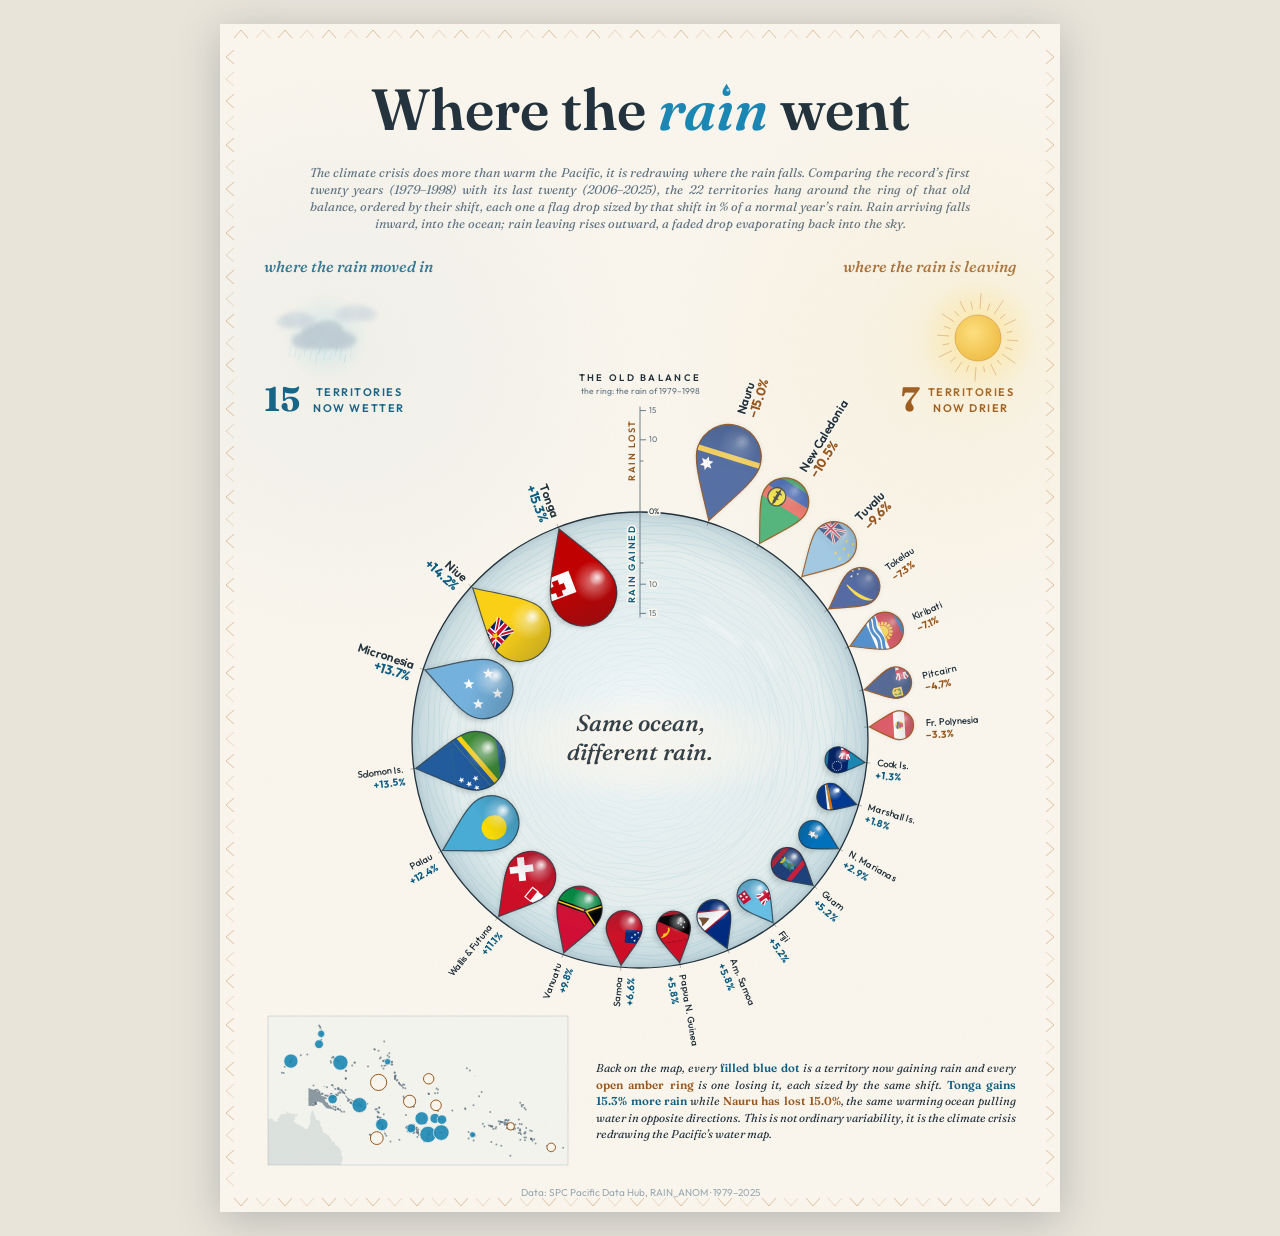
==== commit 0e1fb3d4: "1" ====
--- a/poster/a4.html
+++ b/poster/a4.html
@@ -97,17 +97,21 @@
 <radialGradient id="washD" cx="0.5" cy="0.5" r="0.5">
   <stop offset="0" stop-color="#efba3e" stop-opacity="0.07"/>
   <stop offset="0.7" stop-color="#efba3e" stop-opacity="0.03"/>
-  <stop offset="1" stop-color="#efba3e" stop-opacity="0"/></radialGradient><radialGradient id="sea" cx="0.5" cy="0.46" r="0.62">
+  <stop offset="1" stop-color="#efba3e" stop-opacity="0"/></radialGradient>
+<radialGradient id="taglineWash" cx="0.5" cy="0.5" r="0.5">
+  <stop offset="0" stop-color="#fbf7ee" stop-opacity="0.85"/>
+  <stop offset="0.55" stop-color="#fbf7ee" stop-opacity="0.55"/>
+  <stop offset="1" stop-color="#fbf7ee" stop-opacity="0"/></radialGradient><radialGradient id="sea" cx="0.5" cy="0.46" r="0.62">
   <stop offset="0" stop-color="#f4fafc"/>
   <stop offset="0.62" stop-color="#cfe6ee" stop-opacity="0.45"/>
   <stop offset="1" stop-color="#bcdbe7" stop-opacity="0.7"/>
 </radialGradient><radialGradient id="glowSea" cx="0.5" cy="0.5" r="0.5">
   <stop offset="0" stop-color="#8fd0e8" stop-opacity="0.32"/>
   <stop offset="0.6" stop-color="#8fd0e8" stop-opacity="0.12"/>
-  <stop offset="1" stop-color="#8fd0e8" stop-opacity="0"/></radialGradient><filter id="blc" x="-60%" y="-60%" width="220%" height="220%"><feGaussianBlur stdDeviation="3.2"/></filter><clipPath id="cNR"><path d="M 0.0 -230.0 C 17.9 -260.9 32.5 -282.0 32.5 -296.6 A 32.5 32.5 0 1 0 -32.5 -296.6 C -32.5 -282.0 -17.9 -260.9 0.0 -230.0 Z"/></clipPath><clipPath id="cNC"><path d="M 0.0 -230.0 C 13.1 -252.7 23.8 -268.1 23.8 -278.9 A 23.8 23.8 0 1 0 -23.8 -278.9 C -23.8 -268.1 -13.1 -252.7 0.0 -230.0 Z"/></clipPath><clipPath id="cTV"><path d="M 0.0 -230.0 C 12.3 -251.3 22.4 -265.9 22.4 -275.9 A 22.4 22.4 0 1 0 -22.4 -275.9 C -22.4 -265.9 -12.3 -251.3 0.0 -230.0 Z"/></clipPath><clipPath id="cTK"><path d="M 0.0 -230.0 C 10.4 -248.0 19.0 -260.3 19.0 -268.9 A 19.0 19.0 0 1 0 -19.0 -268.9 C -19.0 -260.3 -10.4 -248.0 0.0 -230.0 Z"/></clipPath><clipPath id="cKI"><path d="M 0.0 -230.0 C 10.2 -247.7 18.6 -259.8 18.6 -268.1 A 18.6 18.6 0 1 0 -18.6 -268.1 C -18.6 -259.8 -10.2 -247.7 0.0 -230.0 Z"/></clipPath><clipPath id="cPN"><path d="M 0.0 -230.0 C 8.6 -244.9 15.7 -255.1 15.7 -262.2 A 15.7 15.7 0 1 0 -15.7 -262.2 C -15.7 -255.1 -8.6 -244.9 0.0 -230.0 Z"/></clipPath><clipPath id="cPF"><path d="M 0.0 -230.0 C 7.9 -243.7 14.4 -253.1 14.4 -259.6 A 14.4 14.4 0 1 0 -14.4 -259.6 C -14.4 -253.1 -7.9 -243.7 0.0 -230.0 Z"/></clipPath><clipPath id="cCK"><path d="M 0.0 -226.0 C 7.2 -213.6 13.1 -205.1 13.1 -199.2 A 13.1 13.1 0 1 1 -13.1 -199.2 C -13.1 -205.1 -7.2 -213.6 0.0 -226.0 Z"/></clipPath><clipPath id="cMH"><path d="M 0.0 -226.0 C 7.4 -213.3 13.4 -204.6 13.4 -198.6 A 13.4 13.4 0 1 1 -13.4 -198.6 C -13.4 -204.6 -7.4 -213.3 0.0 -226.0 Z"/></clipPath><clipPath id="cMP"><path d="M 0.0 -226.0 C 7.7 -212.6 14.1 -203.5 14.1 -197.1 A 14.1 14.1 0 1 1 -14.1 -197.1 C -14.1 -203.5 -7.7 -212.6 0.0 -226.0 Z"/></clipPath><clipPath id="cGU"><path d="M 0.0 -226.0 C 8.9 -210.6 16.3 -200.0 16.3 -192.7 A 16.3 16.3 0 1 1 -16.3 -192.7 C -16.3 -200.0 -8.9 -210.6 0.0 -226.0 Z"/></clipPath><clipPath id="cFJ"><path d="M 0.0 -226.0 C 9.0 -210.5 16.3 -199.9 16.3 -192.6 A 16.3 16.3 0 1 1 -16.3 -192.6 C -16.3 -199.9 -9.0 -210.5 0.0 -226.0 Z"/></clipPath><clipPath id="cAS"><path d="M 0.0 -226.0 C 9.3 -209.9 16.9 -198.9 16.9 -191.3 A 16.9 16.9 0 1 1 -16.9 -191.3 C -16.9 -198.9 -9.3 -209.9 0.0 -226.0 Z"/></clipPath><clipPath id="cPG"><path d="M 0.0 -226.0 C 9.4 -209.8 17.0 -198.7 17.0 -191.1 A 17.0 17.0 0 1 1 -17.0 -191.1 C -17.0 -198.7 -9.4 -209.8 0.0 -226.0 Z"/></clipPath><clipPath id="cWS"><path d="M 0.0 -226.0 C 9.9 -208.9 18.0 -197.2 18.0 -189.2 A 18.0 18.0 0 1 1 -18.0 -189.2 C -18.0 -197.2 -9.9 -208.9 0.0 -226.0 Z"/></clipPath><clipPath id="cVU"><path d="M 0.0 -226.0 C 12.5 -204.4 22.7 -189.6 22.7 -179.4 A 22.7 22.7 0 1 1 -22.7 -179.4 C -22.7 -189.6 -12.5 -204.4 0.0 -226.0 Z"/></clipPath><clipPath id="cWF"><path d="M 0.0 -226.0 C 13.7 -202.3 25.0 -186.1 25.0 -174.8 A 25.0 25.0 0 1 1 -25.0 -174.8 C -25.0 -186.1 -13.7 -202.3 0.0 -226.0 Z"/></clipPath><clipPath id="cPW"><path d="M 0.0 -226.0 C 15.0 -200.0 27.3 -182.3 27.3 -170.0 A 27.3 27.3 0 1 1 -27.3 -170.0 C -27.3 -182.3 -15.0 -200.0 0.0 -226.0 Z"/></clipPath><clipPath id="cSB"><path d="M 0.0 -226.0 C 16.2 -198.0 29.4 -178.9 29.4 -165.6 A 29.4 29.4 0 1 1 -29.4 -165.6 C -29.4 -178.9 -16.2 -198.0 0.0 -226.0 Z"/></clipPath><clipPath id="cFM"><path d="M 0.0 -226.0 C 16.4 -197.7 29.8 -178.3 29.8 -164.9 A 29.8 29.8 0 1 1 -29.8 -164.9 C -29.8 -178.3 -16.4 -197.7 0.0 -226.0 Z"/></clipPath><clipPath id="cNU"><path d="M 0.0 -226.0 C 17.0 -196.6 30.9 -176.5 30.9 -162.6 A 30.9 30.9 0 1 1 -30.9 -162.6 C -30.9 -176.5 -17.0 -196.6 0.0 -226.0 Z"/></clipPath><clipPath id="cTO"><path d="M 0.0 -226.0 C 18.3 -194.4 33.3 -172.8 33.3 -157.8 A 33.3 33.3 0 1 1 -33.3 -157.8 C -33.3 -172.8 -18.3 -194.4 0.0 -226.0 Z"/></clipPath></defs><circle cx="128" cy="330" r="280" fill="url(#washW)"/><circle cx="726" cy="330" r="280" fill="url(#washD)"/><circle cx="420.0" cy="716.0" r="228.0" fill="url(#sea)"/><path d="M 445.3 716.0 L 445.8 717.2 L 446.4 718.4 L 446.7 719.6 L 446.8 720.9 L 446.5 722.0 L 445.9 723.1 L 445.1 724.1 L 444.1 725.0 L 443.2 725.9 L 442.4 726.8 L 441.8 727.7 L 441.5 728.8 L 441.2 730.0 L 441.1 731.3 L 440.8 732.6 L 440.4 733.8 L 439.7 734.8 L 438.7 735.6 L 437.6 736.1 L 436.3 736.5 L 435.0 736.7 L 433.8 736.9 L 432.7 737.3 L 431.8 737.9 L 430.9 738.6 L 430.1 739.5 L 429.2 740.5 L 428.3 741.4 L 427.2 742.1 L 426.1 742.5 L 424.8 742.6 L 423.6 742.4 L 422.3 741.9 L 421.1 741.4 L 420.0 741.0 L 418.9 740.8 L 417.8 740.8 L 416.6 741.0 L 415.4 741.4 L 414.1 741.7 L 412.9 741.9 L 411.6 741.8 L 410.4 741.5 L 409.4 740.8 L 408.5 739.8 L 407.8 738.8 L 407.0 737.7 L 406.3 736.8 L 405.4 736.0 L 404.4 735.5 L 403.3 735.1 L 402.1 734.7 L 400.8 734.3 L 399.7 733.8 L 398.7 733.0 L 398.0 732.0 L 397.6 730.8 L 397.4 729.5 L 397.4 728.2 L 397.3 726.9 L 397.2 725.8 L 396.8 724.7 L 396.2 723.7 L 395.4 722.8 L 394.6 721.8 L 393.8 720.8 L 393.2 719.6 L 392.9 718.4 L 392.9 717.2 L 393.3 716.0 L 393.9 714.8 L 394.6 713.7 L 395.2 712.6 L 395.6 711.6 L 395.8 710.5 L 395.8 709.3 L 395.6 708.1 L 395.4 706.8 L 395.4 705.5 L 395.5 704.2 L 396.0 703.1 L 396.8 702.2 L 397.8 701.4 L 399.0 700.7 L 400.2 700.2 L 401.2 699.6 L 402.1 698.9 L 402.8 698.0 L 403.4 697.0 L 403.9 695.8 L 404.5 694.6 L 405.2 693.5 L 406.1 692.7 L 407.1 692.1 L 408.3 691.8 L 409.6 691.7 L 410.9 691.8 L 412.2 692.0 L 413.4 692.0 L 414.5 691.8 L 415.5 691.4 L 416.6 690.8 L 417.7 690.1 L 418.8 689.5 L 420.0 689.0 L 421.2 688.8 L 422.4 689.0 L 423.6 689.5 L 424.7 690.2 L 425.7 691.0 L 426.7 691.8 L 427.7 692.4 L 428.7 692.8 L 429.9 692.9 L 431.1 693.0 L 432.4 693.0 L 433.7 693.1 L 434.9 693.4 L 436.0 694.0 L 436.9 694.8 L 437.5 695.9 L 438.0 697.2 L 438.4 698.4 L 438.8 699.5 L 439.4 700.5 L 440.1 701.4 L 441.0 702.1 L 442.1 702.8 L 443.2 703.5 L 444.2 704.4 L 445.0 705.3 L 445.5 706.4 L 445.6 707.7 L 445.5 709.0 L 445.3 710.2 L 444.9 711.5 L 444.7 712.7 L 444.7 713.8 L 444.9 714.9 L 445.3 716.0 Z" fill="none" stroke="#1b87b4" stroke-opacity="0.053" stroke-width="0.7"/><path d="M 450.7 716.0 L 450.6 717.4 L 450.8 718.8 L 451.2 720.2 L 451.6 721.7 L 451.9 723.3 L 451.9 724.8 L 451.5 726.2 L 450.7 727.5 L 449.6 728.7 L 448.4 729.7 L 447.3 730.7 L 446.3 731.7 L 445.6 732.9 L 445.1 734.3 L 444.7 735.7 L 444.3 737.3 L 443.8 738.7 L 442.9 739.9 L 441.7 740.9 L 440.3 741.5 L 438.8 741.9 L 437.3 742.2 L 435.8 742.5 L 434.5 743.0 L 433.4 743.7 L 432.3 744.7 L 431.2 745.8 L 430.1 746.9 L 428.8 747.8 L 427.4 748.3 L 425.9 748.4 L 424.4 748.1 L 422.8 747.6 L 421.4 747.1 L 420.0 746.7 L 418.6 746.6 L 417.2 746.8 L 415.8 747.2 L 414.3 747.6 L 412.7 747.9 L 411.2 747.9 L 409.8 747.5 L 408.5 746.7 L 407.3 745.6 L 406.3 744.4 L 405.3 743.3 L 404.3 742.3 L 403.1 741.6 L 401.7 741.1 L 400.3 740.7 L 398.7 740.3 L 397.3 739.8 L 396.1 738.9 L 395.1 737.7 L 394.5 736.3 L 394.1 734.8 L 393.8 733.3 L 393.5 731.8 L 393.0 730.5 L 392.3 729.4 L 391.3 728.3 L 390.2 727.2 L 389.1 726.1 L 388.2 724.8 L 387.7 723.4 L 387.6 721.9 L 387.9 720.4 L 388.4 718.8 L 388.9 717.4 L 389.3 716.0 L 389.4 714.6 L 389.2 713.2 L 388.8 711.8 L 388.4 710.3 L 388.1 708.7 L 388.1 707.2 L 388.5 705.8 L 389.3 704.5 L 390.4 703.3 L 391.6 702.3 L 392.7 701.3 L 393.7 700.3 L 394.4 699.1 L 394.9 697.7 L 395.3 696.3 L 395.7 694.7 L 396.2 693.3 L 397.1 692.1 L 398.3 691.1 L 399.7 690.5 L 401.2 690.1 L 402.7 689.8 L 404.2 689.5 L 405.5 689.0 L 406.6 688.3 L 407.7 687.3 L 408.8 686.2 L 409.9 685.1 L 411.2 684.2 L 412.6 683.7 L 414.1 683.6 L 415.6 683.9 L 417.2 684.4 L 418.6 684.9 L 420.0 685.3 L 421.4 685.4 L 422.8 685.2 L 424.2 684.8 L 425.7 684.4 L 427.3 684.1 L 428.8 684.1 L 430.2 684.5 L 431.5 685.3 L 432.7 686.4 L 433.7 687.6 L 434.7 688.7 L 435.7 689.7 L 436.9 690.4 L 438.3 690.9 L 439.7 691.3 L 441.3 691.7 L 442.7 692.2 L 443.9 693.1 L 444.9 694.3 L 445.5 695.7 L 445.9 697.2 L 446.2 698.7 L 446.5 700.2 L 447.0 701.5 L 447.7 702.6 L 448.7 703.7 L 449.8 704.8 L 450.9 705.9 L 451.8 707.2 L 452.3 708.6 L 452.4 710.1 L 452.1 711.6 L 451.6 713.2 L 451.1 714.6 L 450.7 716.0 Z" fill="none" stroke="#1b87b4" stroke-opacity="0.054" stroke-width="0.7"/><path d="M 456.5 716.0 L 456.7 717.6 L 457.2 719.4 L 457.8 721.1 L 458.1 722.9 L 458.1 724.7 L 457.5 726.4 L 456.5 727.9 L 455.3 729.2 L 454.0 730.5 L 452.9 731.9 L 452.2 733.3 L 451.7 734.9 L 451.3 736.7 L 451.0 738.5 L 450.4 740.2 L 449.4 741.7 L 448.1 742.8 L 446.4 743.6 L 444.7 744.3 L 443.0 744.8 L 441.5 745.5 L 440.1 746.5 L 439.0 747.8 L 437.9 749.2 L 436.7 750.6 L 435.3 751.8 L 433.7 752.5 L 432.0 752.8 L 430.1 752.7 L 428.3 752.4 L 426.6 752.2 L 424.9 752.1 L 423.3 752.5 L 421.7 753.1 L 420.0 753.9 L 418.3 754.5 L 416.5 754.8 L 414.8 754.6 L 413.1 754.0 L 411.6 753.0 L 410.1 751.8 L 408.7 750.9 L 407.2 750.2 L 405.6 749.8 L 403.8 749.6 L 402.0 749.5 L 400.2 749.2 L 398.5 748.6 L 397.1 747.5 L 396.0 746.1 L 395.2 744.4 L 394.4 742.8 L 393.6 741.3 L 392.5 740.0 L 391.2 739.0 L 389.7 738.0 L 388.1 737.1 L 386.7 735.9 L 385.6 734.5 L 385.0 732.9 L 384.8 731.1 L 384.8 729.2 L 384.9 727.4 L 384.8 725.7 L 384.4 724.1 L 383.6 722.6 L 382.7 721.1 L 381.8 719.4 L 381.1 717.7 L 381.0 716.0 L 381.3 714.3 L 382.0 712.6 L 382.9 711.0 L 383.8 709.4 L 384.4 707.9 L 384.7 706.3 L 384.7 704.5 L 384.6 702.7 L 384.6 700.9 L 384.9 699.1 L 385.7 697.5 L 386.8 696.2 L 388.3 695.1 L 389.9 694.1 L 391.3 693.1 L 392.5 692.0 L 393.5 690.6 L 394.2 689.1 L 395.0 687.4 L 395.9 685.8 L 397.1 684.4 L 398.5 683.5 L 400.3 683.0 L 402.1 682.7 L 403.9 682.6 L 405.6 682.3 L 407.2 681.8 L 408.6 681.0 L 410.0 679.9 L 411.5 678.8 L 413.1 677.9 L 414.8 677.3 L 416.5 677.3 L 418.3 677.7 L 420.0 678.4 L 421.7 679.1 L 423.3 679.6 L 424.9 679.8 L 426.6 679.7 L 428.4 679.3 L 430.2 679.1 L 432.0 679.0 L 433.7 679.5 L 435.2 680.3 L 436.6 681.6 L 437.8 683.0 L 438.9 684.4 L 440.1 685.5 L 441.5 686.4 L 443.1 687.0 L 444.9 687.6 L 446.6 688.2 L 448.1 689.1 L 449.4 690.3 L 450.2 691.9 L 450.8 693.6 L 451.1 695.5 L 451.5 697.2 L 452.1 698.7 L 453.0 700.1 L 454.2 701.4 L 455.5 702.7 L 456.7 704.1 L 457.6 705.6 L 458.0 707.3 L 457.9 709.1 L 457.5 710.9 L 457.0 712.7 L 456.6 714.4 L 456.5 716.0 Z" fill="none" stroke="#1b87b4" stroke-opacity="0.056" stroke-width="0.7"/><path d="M 462.9 716.0 L 463.6 718.0 L 464.3 720.0 L 464.5 722.0 L 464.2 724.0 L 463.3 725.9 L 462.0 727.6 L 460.7 729.2 L 459.7 730.9 L 459.0 732.7 L 458.6 734.6 L 458.5 736.7 L 458.1 738.8 L 457.5 740.7 L 456.3 742.4 L 454.7 743.7 L 452.8 744.7 L 451.0 745.6 L 449.3 746.6 L 447.9 747.9 L 446.7 749.5 L 445.7 751.3 L 444.5 753.1 L 443.0 754.5 L 441.3 755.5 L 439.3 756.0 L 437.1 756.1 L 435.1 756.1 L 433.1 756.3 L 431.3 756.9 L 429.5 757.8 L 427.8 759.0 L 426.0 760.0 L 424.0 760.7 L 422.0 760.8 L 420.0 760.4 L 418.0 759.6 L 416.2 758.7 L 414.3 758.0 L 412.4 757.7 L 410.5 757.8 L 408.4 758.1 L 406.3 758.3 L 404.2 758.0 L 402.4 757.3 L 400.7 756.0 L 399.3 754.4 L 398.0 752.8 L 396.7 751.4 L 395.1 750.3 L 393.3 749.5 L 391.3 748.9 L 389.3 748.1 L 387.6 747.0 L 386.2 745.5 L 385.3 743.7 L 384.7 741.6 L 384.2 739.6 L 383.6 737.7 L 382.7 736.1 L 381.4 734.6 L 379.8 733.2 L 378.4 731.6 L 377.3 729.9 L 376.7 727.9 L 376.7 725.9 L 377.1 723.8 L 377.5 721.8 L 377.8 719.8 L 377.6 717.9 L 377.1 716.0 L 376.4 714.0 L 375.7 712.0 L 375.5 710.0 L 375.8 708.0 L 376.7 706.1 L 378.0 704.4 L 379.3 702.8 L 380.3 701.1 L 381.0 699.3 L 381.4 697.4 L 381.5 695.3 L 381.9 693.2 L 382.5 691.3 L 383.7 689.6 L 385.3 688.3 L 387.2 687.3 L 389.0 686.4 L 390.7 685.4 L 392.1 684.1 L 393.3 682.5 L 394.3 680.7 L 395.5 678.9 L 397.0 677.5 L 398.7 676.5 L 400.7 676.0 L 402.9 675.9 L 404.9 675.9 L 406.9 675.7 L 408.7 675.1 L 410.5 674.2 L 412.2 673.0 L 414.0 672.0 L 416.0 671.3 L 418.0 671.2 L 420.0 671.6 L 422.0 672.4 L 423.8 673.3 L 425.7 674.0 L 427.6 674.3 L 429.5 674.2 L 431.6 673.9 L 433.7 673.7 L 435.8 674.0 L 437.6 674.7 L 439.3 676.0 L 440.7 677.6 L 442.0 679.2 L 443.3 680.6 L 444.9 681.7 L 446.7 682.5 L 448.7 683.1 L 450.7 683.9 L 452.4 685.0 L 453.8 686.5 L 454.7 688.3 L 455.3 690.4 L 455.8 692.4 L 456.4 694.3 L 457.3 695.9 L 458.6 697.4 L 460.2 698.8 L 461.6 700.4 L 462.7 702.1 L 463.3 704.1 L 463.3 706.1 L 462.9 708.2 L 462.5 710.2 L 462.2 712.2 L 462.4 714.1 L 462.9 716.0 Z" fill="none" stroke="#1b87b4" stroke-opacity="0.057" stroke-width="0.7"/><path d="M 470.9 716.0 L 470.5 718.3 L 469.5 720.5 L 468.4 722.6 L 467.5 724.6 L 467.0 726.7 L 467.0 729.0 L 467.2 731.3 L 467.2 733.7 L 466.7 736.0 L 465.7 738.0 L 464.0 739.7 L 462.2 741.2 L 460.4 742.7 L 459.0 744.3 L 457.9 746.3 L 457.1 748.4 L 456.3 750.7 L 455.1 752.7 L 453.4 754.3 L 451.4 755.3 L 449.1 756.0 L 446.8 756.6 L 444.7 757.4 L 442.9 758.6 L 441.3 760.2 L 439.6 761.9 L 437.8 763.4 L 435.7 764.4 L 433.4 764.7 L 431.1 764.5 L 428.7 764.1 L 426.5 763.8 L 424.3 764.0 L 422.2 764.7 L 420.0 765.6 L 417.7 766.4 L 415.4 766.6 L 413.2 766.2 L 411.1 765.2 L 409.1 763.9 L 407.1 762.7 L 405.1 761.8 L 403.0 761.4 L 400.6 761.3 L 398.2 761.2 L 395.9 760.7 L 393.9 759.6 L 392.3 758.0 L 390.9 756.0 L 389.7 754.0 L 388.3 752.3 L 386.6 750.9 L 384.6 749.9 L 382.4 748.8 L 380.4 747.6 L 378.9 745.9 L 377.8 743.8 L 377.3 741.5 L 377.0 739.2 L 376.5 736.9 L 375.7 735.0 L 374.4 733.1 L 372.8 731.3 L 371.4 729.4 L 370.4 727.3 L 370.1 725.0 L 370.4 722.7 L 371.1 720.4 L 371.6 718.2 L 371.8 716.0 L 371.5 713.8 L 370.9 711.6 L 370.3 709.3 L 370.1 706.9 L 370.5 704.7 L 371.5 702.6 L 373.0 700.7 L 374.5 698.9 L 375.7 697.1 L 376.4 695.0 L 376.8 692.8 L 377.2 690.4 L 377.8 688.1 L 378.9 686.1 L 380.5 684.5 L 382.5 683.3 L 384.7 682.2 L 386.6 681.1 L 388.3 679.7 L 389.6 677.9 L 390.8 675.9 L 392.2 673.9 L 393.9 672.4 L 396.0 671.4 L 398.3 670.9 L 400.7 670.8 L 403.0 670.7 L 405.1 670.2 L 407.1 669.2 L 409.0 667.9 L 411.0 666.6 L 413.2 665.7 L 415.4 665.4 L 417.7 665.8 L 420.0 666.6 L 422.2 667.4 L 424.3 668.0 L 426.5 668.1 L 428.8 667.8 L 431.1 667.4 L 433.5 667.2 L 435.7 667.6 L 437.7 668.7 L 439.5 670.3 L 441.2 672.0 L 442.9 673.5 L 444.7 674.6 L 446.9 675.3 L 449.2 675.9 L 451.4 676.6 L 453.4 677.7 L 455.0 679.4 L 456.2 681.4 L 457.0 683.7 L 457.9 685.8 L 459.0 687.7 L 460.5 689.3 L 462.3 690.7 L 464.2 692.2 L 465.7 694.0 L 466.7 696.0 L 467.1 698.3 L 467.0 700.7 L 466.9 703.1 L 467.0 705.3 L 467.6 707.4 L 468.6 709.4 L 469.7 711.5 L 470.6 713.7 L 470.9 716.0 Z" fill="none" stroke="#1b87b4" stroke-opacity="0.059" stroke-width="0.7"/><path d="M 474.4 716.0 L 474.0 718.4 L 473.9 720.8 L 473.9 723.3 L 474.1 725.8 L 474.2 728.4 L 474.2 731.0 L 473.9 733.5 L 473.1 735.9 L 472.0 738.2 L 470.5 740.3 L 468.8 742.3 L 467.0 744.1 L 465.3 745.9 L 463.7 747.8 L 462.3 749.8 L 461.1 751.9 L 459.9 754.1 L 458.6 756.3 L 457.1 758.5 L 455.4 760.3 L 453.3 761.9 L 451.1 763.1 L 448.7 764.0 L 446.2 764.6 L 443.7 765.2 L 441.3 765.8 L 439.0 766.6 L 436.8 767.6 L 434.5 768.7 L 432.3 769.9 L 430.0 771.1 L 427.6 772.0 L 425.1 772.5 L 422.5 772.6 L 420.0 772.3 L 417.5 771.6 L 415.1 770.8 L 412.7 770.0 L 410.3 769.2 L 408.0 768.7 L 405.5 768.4 L 403.0 768.2 L 400.5 768.0 L 397.9 767.6 L 395.4 767.0 L 393.1 766.0 L 391.0 764.6 L 389.1 762.9 L 387.4 760.9 L 385.8 758.9 L 384.3 756.9 L 382.6 755.1 L 380.9 753.4 L 379.0 751.8 L 377.0 750.3 L 374.9 748.7 L 373.0 747.0 L 371.3 745.1 L 370.0 742.9 L 369.1 740.5 L 368.5 738.0 L 368.2 735.4 L 368.0 732.9 L 367.7 730.4 L 367.3 728.0 L 366.7 725.7 L 365.9 723.3 L 365.0 720.9 L 364.2 718.5 L 363.6 716.0 L 363.3 713.5 L 363.5 710.9 L 364.1 708.4 L 365.1 706.0 L 366.2 703.7 L 367.4 701.5 L 368.5 699.3 L 369.4 697.0 L 370.1 694.7 L 370.7 692.2 L 371.2 689.8 L 371.9 687.3 L 372.8 684.9 L 374.1 682.6 L 375.7 680.7 L 377.6 679.0 L 379.8 677.5 L 382.0 676.3 L 384.2 675.0 L 386.3 673.7 L 388.2 672.3 L 390.1 670.6 L 391.8 668.9 L 393.7 667.1 L 395.6 665.4 L 397.7 663.9 L 400.1 662.9 L 402.5 662.2 L 405.1 661.9 L 407.7 661.9 L 410.2 662.1 L 412.7 662.2 L 415.2 662.2 L 417.6 661.9 L 420.0 661.5 L 422.5 661.0 L 425.0 660.5 L 427.6 660.2 L 430.1 660.2 L 432.6 660.7 L 435.0 661.6 L 437.3 662.8 L 439.4 664.3 L 441.5 665.8 L 443.5 667.2 L 445.6 668.4 L 447.8 669.5 L 450.1 670.4 L 452.5 671.3 L 454.9 672.3 L 457.1 673.5 L 459.2 675.0 L 461.0 676.8 L 462.4 678.9 L 463.6 681.2 L 464.6 683.6 L 465.5 686.0 L 466.5 688.2 L 467.6 690.4 L 468.9 692.4 L 470.4 694.5 L 471.9 696.5 L 473.3 698.7 L 474.5 701.0 L 475.3 703.4 L 475.7 705.9 L 475.7 708.5 L 475.4 711.0 L 474.9 713.5 L 474.4 716.0 Z" fill="none" stroke="#1b87b4" stroke-opacity="0.060" stroke-width="0.7"/><path d="M 480.5 716.0 L 481.1 718.7 L 481.7 721.5 L 481.9 724.4 L 481.7 727.2 L 480.9 729.9 L 479.7 732.5 L 478.2 734.9 L 476.7 737.3 L 475.2 739.6 L 474.0 742.0 L 473.0 744.5 L 472.1 747.1 L 471.3 749.8 L 470.3 752.5 L 468.9 755.0 L 467.2 757.2 L 465.1 759.1 L 462.7 760.6 L 460.1 761.9 L 457.6 763.2 L 455.2 764.5 L 453.0 766.0 L 450.9 767.8 L 448.9 769.7 L 446.8 771.6 L 444.5 773.3 L 442.0 774.6 L 439.3 775.5 L 436.5 775.9 L 433.7 775.9 L 430.8 775.8 L 428.1 775.6 L 425.4 775.6 L 422.7 775.9 L 420.0 776.5 L 417.3 777.1 L 414.5 777.7 L 411.6 777.9 L 408.8 777.7 L 406.1 776.9 L 403.5 775.7 L 401.1 774.2 L 398.7 772.7 L 396.4 771.2 L 394.0 770.0 L 391.5 769.0 L 388.9 768.1 L 386.2 767.3 L 383.5 766.3 L 381.0 764.9 L 378.8 763.2 L 376.9 761.1 L 375.4 758.7 L 374.1 756.1 L 372.8 753.6 L 371.5 751.2 L 370.0 749.0 L 368.2 746.9 L 366.3 744.9 L 364.4 742.8 L 362.7 740.5 L 361.4 738.0 L 360.5 735.3 L 360.1 732.5 L 360.1 729.7 L 360.2 726.8 L 360.4 724.1 L 360.4 721.4 L 360.1 718.7 L 359.5 716.0 L 358.9 713.3 L 358.3 710.5 L 358.1 707.6 L 358.3 704.8 L 359.1 702.1 L 360.3 699.5 L 361.8 697.1 L 363.3 694.7 L 364.8 692.4 L 366.0 690.0 L 367.0 687.5 L 367.9 684.9 L 368.7 682.2 L 369.7 679.5 L 371.1 677.0 L 372.8 674.8 L 374.9 672.9 L 377.3 671.4 L 379.9 670.1 L 382.4 668.8 L 384.8 667.5 L 387.0 666.0 L 389.1 664.2 L 391.1 662.3 L 393.2 660.4 L 395.5 658.7 L 398.0 657.4 L 400.7 656.5 L 403.5 656.1 L 406.3 656.1 L 409.2 656.2 L 411.9 656.4 L 414.6 656.4 L 417.3 656.1 L 420.0 655.5 L 422.7 654.9 L 425.5 654.3 L 428.4 654.1 L 431.2 654.3 L 433.9 655.1 L 436.5 656.3 L 438.9 657.8 L 441.3 659.3 L 443.6 660.8 L 446.0 662.0 L 448.5 663.0 L 451.1 663.9 L 453.8 664.7 L 456.5 665.7 L 459.0 667.1 L 461.2 668.8 L 463.1 670.9 L 464.6 673.3 L 465.9 675.9 L 467.2 678.4 L 468.5 680.8 L 470.0 683.0 L 471.8 685.1 L 473.7 687.1 L 475.6 689.2 L 477.3 691.5 L 478.6 694.0 L 479.5 696.7 L 479.9 699.5 L 479.9 702.3 L 479.8 705.2 L 479.6 707.9 L 479.6 710.6 L 479.9 713.3 L 480.5 716.0 Z" fill="none" stroke="#1b87b4" stroke-opacity="0.062" stroke-width="0.7"/><path d="M 486.1 716.0 L 486.8 719.0 L 487.4 722.1 L 487.7 725.2 L 487.5 728.2 L 486.7 731.2 L 485.3 734.0 L 483.7 736.7 L 482.0 739.3 L 480.5 741.9 L 479.3 744.5 L 478.4 747.4 L 477.5 750.4 L 476.6 753.4 L 475.3 756.2 L 473.6 758.8 L 471.4 760.9 L 468.9 762.7 L 466.1 764.3 L 463.5 765.8 L 461.0 767.4 L 458.7 769.3 L 456.6 771.4 L 454.5 773.7 L 452.2 775.9 L 449.7 777.7 L 446.9 779.0 L 443.9 779.8 L 440.8 780.1 L 437.7 780.2 L 434.7 780.3 L 431.7 780.7 L 428.9 781.4 L 426.0 782.3 L 423.0 783.3 L 420.0 784.1 L 416.9 784.5 L 413.9 784.2 L 410.9 783.4 L 408.0 782.1 L 405.2 780.8 L 402.5 779.5 L 399.7 778.5 L 396.8 777.9 L 393.8 777.4 L 390.7 776.9 L 387.7 776.1 L 384.8 774.9 L 382.3 773.1 L 380.1 770.9 L 378.2 768.4 L 376.4 765.9 L 374.5 763.6 L 372.5 761.5 L 370.1 759.6 L 367.6 757.8 L 365.2 755.8 L 362.9 753.7 L 361.1 751.2 L 359.9 748.4 L 359.0 745.4 L 358.5 742.3 L 358.1 739.2 L 357.5 736.3 L 356.5 733.5 L 355.3 730.8 L 353.9 728.0 L 352.7 725.1 L 351.8 722.1 L 351.5 719.1 L 351.8 716.0 L 352.6 713.0 L 353.6 710.0 L 354.6 707.1 L 355.3 704.3 L 355.7 701.3 L 355.9 698.3 L 356.0 695.2 L 356.3 692.1 L 357.0 689.1 L 358.3 686.3 L 360.1 683.8 L 362.2 681.5 L 364.5 679.4 L 366.7 677.3 L 368.6 675.0 L 370.3 672.5 L 371.8 669.9 L 373.3 667.2 L 375.1 664.6 L 377.3 662.4 L 379.8 660.6 L 382.6 659.3 L 385.6 658.4 L 388.6 657.6 L 391.4 656.7 L 394.2 655.5 L 396.7 654.1 L 399.3 652.4 L 402.0 650.7 L 404.8 649.4 L 407.8 648.5 L 410.8 648.3 L 413.9 648.6 L 417.0 649.2 L 420.0 649.8 L 423.0 650.3 L 425.9 650.4 L 428.9 650.3 L 432.0 650.0 L 435.1 649.8 L 438.2 650.0 L 441.2 650.8 L 444.0 652.1 L 446.5 653.9 L 448.9 655.9 L 451.3 657.8 L 453.7 659.6 L 456.3 661.0 L 459.1 662.2 L 461.9 663.4 L 464.8 664.8 L 467.3 666.5 L 469.5 668.6 L 471.3 671.2 L 472.6 674.0 L 473.8 676.9 L 475.0 679.7 L 476.4 682.3 L 478.1 684.7 L 480.1 687.1 L 482.0 689.5 L 483.8 692.0 L 485.2 694.8 L 486.0 697.8 L 486.2 700.9 L 486.1 704.0 L 485.8 707.1 L 485.6 710.1 L 485.7 713.1 L 486.1 716.0 Z" fill="none" stroke="#1b87b4" stroke-opacity="0.064" stroke-width="0.7"/><path d="M 492.4 716.0 L 491.7 719.2 L 491.3 722.4 L 491.3 725.7 L 491.6 729.0 L 491.8 732.4 L 491.6 735.8 L 490.8 739.0 L 489.3 742.0 L 487.4 744.8 L 485.2 747.4 L 483.2 750.0 L 481.5 752.7 L 480.1 755.7 L 478.9 758.8 L 477.6 761.9 L 476.0 764.9 L 473.8 767.5 L 471.2 769.5 L 468.2 771.2 L 465.1 772.6 L 462.2 774.0 L 459.4 775.7 L 456.9 777.8 L 454.5 780.1 L 452.0 782.4 L 449.2 784.3 L 446.2 785.7 L 442.9 786.4 L 439.5 786.6 L 436.1 786.6 L 432.8 786.6 L 429.6 786.9 L 426.5 787.7 L 423.3 788.7 L 420.0 789.7 L 416.7 790.2 L 413.3 790.2 L 410.1 789.4 L 406.9 788.1 L 403.9 786.6 L 400.9 785.2 L 397.9 784.1 L 394.7 783.4 L 391.4 782.9 L 388.0 782.4 L 384.8 781.4 L 381.8 779.9 L 379.2 777.8 L 376.9 775.3 L 374.9 772.6 L 372.8 770.0 L 370.5 767.7 L 368.0 765.7 L 365.2 763.9 L 362.4 761.9 L 359.9 759.7 L 357.9 757.0 L 356.4 754.0 L 355.5 750.7 L 354.8 747.4 L 354.0 744.2 L 353.0 741.2 L 351.5 738.2 L 349.8 735.4 L 348.2 732.4 L 346.9 729.3 L 346.2 726.0 L 346.2 722.6 L 346.8 719.3 L 347.6 716.0 L 348.3 712.8 L 348.7 709.6 L 348.7 706.3 L 348.4 703.0 L 348.2 699.6 L 348.4 696.2 L 349.2 693.0 L 350.7 690.0 L 352.6 687.2 L 354.8 684.6 L 356.8 682.0 L 358.5 679.3 L 359.9 676.3 L 361.1 673.2 L 362.4 670.1 L 364.0 667.1 L 366.2 664.5 L 368.8 662.5 L 371.8 660.8 L 374.9 659.4 L 377.8 658.0 L 380.6 656.3 L 383.1 654.2 L 385.5 651.9 L 388.0 649.6 L 390.8 647.7 L 393.8 646.3 L 397.1 645.6 L 400.5 645.4 L 403.9 645.4 L 407.2 645.4 L 410.4 645.1 L 413.5 644.3 L 416.7 643.3 L 420.0 642.3 L 423.3 641.8 L 426.7 641.8 L 429.9 642.6 L 433.1 643.9 L 436.1 645.4 L 439.1 646.8 L 442.1 647.9 L 445.3 648.6 L 448.6 649.1 L 452.0 649.6 L 455.2 650.6 L 458.2 652.1 L 460.8 654.2 L 463.1 656.7 L 465.1 659.4 L 467.2 662.0 L 469.5 664.3 L 472.0 666.3 L 474.8 668.1 L 477.6 670.1 L 480.1 672.3 L 482.1 675.0 L 483.6 678.0 L 484.5 681.3 L 485.2 684.6 L 486.0 687.8 L 487.0 690.8 L 488.5 693.8 L 490.2 696.6 L 491.8 699.6 L 493.1 702.7 L 493.8 706.0 L 493.8 709.4 L 493.2 712.7 L 492.4 716.0 Z" fill="none" stroke="#1b87b4" stroke-opacity="0.066" stroke-width="0.7"/><path d="M 500.2 716.0 L 500.3 719.6 L 499.6 723.2 L 498.3 726.6 L 496.8 729.9 L 495.5 733.2 L 494.7 736.6 L 494.4 740.2 L 494.1 743.8 L 493.6 747.4 L 492.4 750.9 L 490.6 754.0 L 488.1 756.7 L 485.4 759.2 L 482.8 761.6 L 480.6 764.3 L 478.7 767.3 L 477.0 770.5 L 475.1 773.7 L 472.9 776.5 L 470.1 778.8 L 466.8 780.4 L 463.3 781.7 L 459.9 782.8 L 456.7 784.2 L 453.7 786.0 L 450.9 788.2 L 447.9 790.4 L 444.8 792.3 L 441.4 793.5 L 437.8 793.9 L 434.1 793.7 L 430.5 793.3 L 426.9 793.2 L 423.5 793.5 L 420.0 794.2 L 416.4 795.1 L 412.8 795.7 L 409.2 795.7 L 405.7 794.8 L 402.3 793.3 L 399.2 791.5 L 396.0 789.8 L 392.8 788.5 L 389.4 787.6 L 385.8 787.0 L 382.2 786.2 L 378.8 785.0 L 375.8 783.0 L 373.2 780.4 L 371.0 777.5 L 368.8 774.6 L 366.5 772.0 L 363.8 769.7 L 360.9 767.6 L 357.9 765.6 L 355.1 763.1 L 352.9 760.3 L 351.4 757.0 L 350.4 753.4 L 349.7 749.9 L 348.7 746.5 L 347.4 743.2 L 345.6 740.2 L 343.7 737.1 L 342.0 733.8 L 340.9 730.4 L 340.6 726.8 L 341.0 723.1 L 341.7 719.5 L 342.4 716.0 L 342.6 712.5 L 342.4 709.0 L 341.9 705.4 L 341.5 701.8 L 341.7 698.1 L 342.6 694.6 L 344.3 691.4 L 346.4 688.4 L 348.5 685.4 L 350.2 682.4 L 351.6 679.2 L 352.6 675.7 L 353.7 672.2 L 355.1 668.9 L 357.2 665.9 L 359.8 663.4 L 362.9 661.4 L 366.1 659.6 L 369.0 657.6 L 371.7 655.4 L 374.0 652.7 L 376.4 649.9 L 379.0 647.3 L 381.9 645.2 L 385.2 643.8 L 388.8 643.1 L 392.5 642.7 L 396.0 642.2 L 399.4 641.3 L 402.7 640.0 L 405.9 638.4 L 409.3 637.0 L 412.8 636.0 L 416.4 635.8 L 420.0 636.4 L 423.5 637.4 L 427.0 638.5 L 430.4 639.3 L 433.9 639.5 L 437.5 639.5 L 441.1 639.4 L 444.8 639.7 L 448.2 640.8 L 451.4 642.5 L 454.3 644.8 L 457.0 647.3 L 459.7 649.5 L 462.7 651.3 L 466.0 652.7 L 469.4 654.1 L 472.6 655.7 L 475.6 657.9 L 477.9 660.6 L 479.7 663.8 L 481.3 667.2 L 482.8 670.4 L 484.6 673.3 L 486.9 676.0 L 489.4 678.6 L 491.9 681.4 L 493.9 684.4 L 495.2 687.8 L 495.7 691.4 L 495.8 695.1 L 495.9 698.7 L 496.2 702.2 L 497.0 705.6 L 498.2 709.0 L 499.4 712.4 L 500.2 716.0 Z" fill="none" stroke="#1b87b4" stroke-opacity="0.068" stroke-width="0.7"/><path d="M 505.6 716.0 L 504.8 719.8 L 503.8 723.5 L 502.8 727.2 L 502.0 730.9 L 501.3 734.6 L 500.8 738.3 L 500.3 742.1 L 499.7 745.9 L 498.9 749.7 L 497.7 753.4 L 496.0 756.9 L 493.8 760.1 L 491.3 763.1 L 488.5 765.8 L 485.7 768.4 L 482.9 770.9 L 480.2 773.6 L 477.7 776.3 L 475.2 779.2 L 472.8 782.2 L 470.2 785.1 L 467.3 787.7 L 464.2 790.1 L 460.9 791.9 L 457.2 793.3 L 453.5 794.4 L 449.7 795.1 L 445.9 795.7 L 442.2 796.4 L 438.5 797.2 L 434.9 798.2 L 431.3 799.3 L 427.6 800.5 L 423.8 801.5 L 420.0 802.1 L 416.1 802.2 L 412.3 801.8 L 408.5 800.9 L 404.8 799.7 L 401.2 798.2 L 397.7 796.7 L 394.3 795.2 L 390.7 794.0 L 387.1 792.9 L 383.4 791.9 L 379.7 790.9 L 376.0 789.6 L 372.5 787.9 L 369.3 785.8 L 366.3 783.3 L 363.7 780.4 L 361.4 777.3 L 359.2 774.1 L 357.1 771.0 L 354.9 767.9 L 352.5 765.0 L 350.0 762.2 L 347.5 759.3 L 344.9 756.4 L 342.6 753.3 L 340.7 749.9 L 339.2 746.3 L 338.3 742.6 L 337.7 738.7 L 337.5 734.8 L 337.4 731.0 L 337.3 727.2 L 337.1 723.5 L 336.6 719.7 L 336.0 716.0 L 335.4 712.2 L 334.9 708.3 L 334.8 704.5 L 335.1 700.6 L 336.0 696.8 L 337.3 693.2 L 339.0 689.7 L 341.0 686.3 L 343.0 683.1 L 344.9 679.8 L 346.6 676.5 L 348.2 673.1 L 349.8 669.6 L 351.3 666.1 L 353.1 662.6 L 355.2 659.3 L 357.6 656.4 L 360.5 653.7 L 363.7 651.5 L 367.0 649.6 L 370.5 647.9 L 373.9 646.2 L 377.3 644.5 L 380.5 642.6 L 383.7 640.6 L 386.8 638.4 L 390.1 636.3 L 393.5 634.4 L 397.1 632.9 L 400.8 631.9 L 404.6 631.4 L 408.5 631.3 L 412.4 631.6 L 416.2 632.0 L 420.0 632.5 L 423.7 632.8 L 427.5 632.9 L 431.3 632.9 L 435.1 632.8 L 439.0 632.8 L 442.9 633.2 L 446.7 634.0 L 450.3 635.2 L 453.8 637.0 L 457.0 639.2 L 460.1 641.5 L 463.0 644.0 L 466.0 646.4 L 469.0 648.6 L 472.1 650.7 L 475.3 652.7 L 478.6 654.7 L 481.8 656.9 L 484.8 659.4 L 487.5 662.2 L 489.7 665.3 L 491.6 668.8 L 493.0 672.4 L 494.3 676.0 L 495.4 679.7 L 496.6 683.2 L 498.0 686.7 L 499.5 690.2 L 501.2 693.6 L 502.8 697.1 L 504.3 700.7 L 505.4 704.4 L 505.9 708.3 L 506.0 712.1 L 505.6 716.0 Z" fill="none" stroke="#1b87b4" stroke-opacity="0.071" stroke-width="0.7"/><path d="M 510.6 716.0 L 511.3 720.1 L 511.6 724.2 L 511.4 728.4 L 510.5 732.4 L 509.1 736.3 L 507.3 740.1 L 505.4 743.8 L 503.6 747.4 L 502.0 751.0 L 500.6 754.8 L 499.3 758.7 L 498.0 762.6 L 496.5 766.5 L 494.5 770.1 L 492.1 773.5 L 489.1 776.4 L 485.9 779.0 L 482.4 781.3 L 479.0 783.5 L 475.6 785.7 L 472.4 788.2 L 469.4 790.8 L 466.3 793.5 L 463.2 796.3 L 459.8 798.7 L 456.2 800.8 L 452.4 802.2 L 448.3 803.1 L 444.2 803.6 L 440.0 803.8 L 436.0 804.0 L 432.0 804.3 L 428.0 804.9 L 424.0 805.7 L 420.0 806.6 L 415.9 807.3 L 411.8 807.6 L 407.6 807.4 L 403.6 806.5 L 399.7 805.1 L 395.9 803.3 L 392.2 801.4 L 388.6 799.6 L 385.0 798.0 L 381.2 796.6 L 377.3 795.3 L 373.4 794.0 L 369.5 792.5 L 365.9 790.5 L 362.5 788.1 L 359.6 785.1 L 357.0 781.9 L 354.7 778.4 L 352.5 775.0 L 350.3 771.6 L 347.8 768.4 L 345.2 765.4 L 342.5 762.3 L 339.7 759.2 L 337.3 755.8 L 335.2 752.2 L 333.8 748.4 L 332.9 744.3 L 332.4 740.2 L 332.2 736.0 L 332.0 732.0 L 331.7 728.0 L 331.1 724.0 L 330.3 720.0 L 329.4 716.0 L 328.7 711.9 L 328.4 707.8 L 328.6 703.6 L 329.5 699.6 L 330.9 695.7 L 332.7 691.9 L 334.6 688.2 L 336.4 684.6 L 338.0 681.0 L 339.4 677.2 L 340.7 673.3 L 342.0 669.4 L 343.5 665.5 L 345.5 661.9 L 347.9 658.5 L 350.9 655.6 L 354.1 653.0 L 357.6 650.7 L 361.0 648.5 L 364.4 646.3 L 367.6 643.8 L 370.6 641.2 L 373.7 638.5 L 376.8 635.7 L 380.2 633.3 L 383.8 631.2 L 387.6 629.8 L 391.7 628.9 L 395.8 628.4 L 400.0 628.2 L 404.0 628.0 L 408.0 627.7 L 412.0 627.1 L 416.0 626.3 L 420.0 625.4 L 424.1 624.7 L 428.2 624.4 L 432.4 624.6 L 436.4 625.5 L 440.3 626.9 L 444.1 628.7 L 447.8 630.6 L 451.4 632.4 L 455.0 634.0 L 458.8 635.4 L 462.7 636.7 L 466.6 638.0 L 470.5 639.5 L 474.1 641.5 L 477.5 643.9 L 480.4 646.9 L 483.0 650.1 L 485.3 653.6 L 487.5 657.0 L 489.7 660.4 L 492.2 663.6 L 494.8 666.6 L 497.5 669.7 L 500.3 672.8 L 502.7 676.2 L 504.8 679.8 L 506.2 683.6 L 507.1 687.7 L 507.6 691.8 L 507.8 696.0 L 508.0 700.0 L 508.3 704.0 L 508.9 708.0 L 509.7 712.0 L 510.6 716.0 Z" fill="none" stroke="#1b87b4" stroke-opacity="0.073" stroke-width="0.7"/><path d="M 517.5 716.0 L 517.9 720.4 L 517.7 724.8 L 516.7 729.1 L 515.2 733.3 L 513.5 737.3 L 511.8 741.3 L 510.3 745.4 L 509.2 749.5 L 508.2 753.7 L 507.3 758.0 L 506.0 762.3 L 504.2 766.3 L 501.8 770.0 L 498.8 773.3 L 495.5 776.2 L 492.1 779.0 L 488.8 781.7 L 485.6 784.7 L 482.8 787.8 L 480.0 791.2 L 477.0 794.5 L 473.9 797.6 L 470.3 800.2 L 466.4 802.2 L 462.2 803.6 L 457.9 804.6 L 453.6 805.5 L 449.4 806.4 L 445.3 807.6 L 441.3 809.1 L 437.2 810.8 L 433.1 812.4 L 428.8 813.5 L 424.4 814.0 L 420.0 813.8 L 415.6 813.0 L 411.4 811.8 L 407.2 810.5 L 403.0 809.5 L 398.8 808.7 L 394.5 808.3 L 390.2 807.9 L 385.8 807.2 L 381.5 806.1 L 377.4 804.4 L 373.7 802.0 L 370.3 799.2 L 367.1 796.1 L 364.0 793.1 L 360.8 790.3 L 357.4 787.7 L 353.7 785.3 L 350.0 782.9 L 346.5 780.2 L 343.3 777.1 L 340.7 773.6 L 338.6 769.7 L 337.0 765.6 L 335.7 761.4 L 334.3 757.3 L 332.7 753.3 L 330.7 749.5 L 328.6 745.7 L 326.5 741.8 L 324.7 737.8 L 323.5 733.5 L 322.9 729.1 L 323.1 724.7 L 323.7 720.3 L 324.4 716.0 L 325.0 711.7 L 325.4 707.5 L 325.4 703.2 L 325.3 698.8 L 325.2 694.4 L 325.7 690.0 L 326.7 685.7 L 328.4 681.6 L 330.7 677.8 L 333.3 674.2 L 336.0 670.8 L 338.4 667.3 L 340.6 663.6 L 342.6 659.8 L 344.5 655.8 L 346.7 651.9 L 349.2 648.3 L 352.2 645.1 L 355.7 642.4 L 359.6 640.2 L 363.6 638.3 L 367.5 636.5 L 371.3 634.5 L 374.9 632.2 L 378.4 629.7 L 382.0 627.1 L 385.7 624.7 L 389.7 622.8 L 393.9 621.5 L 398.3 620.9 L 402.7 620.8 L 407.1 621.0 L 411.5 621.2 L 415.7 621.1 L 420.0 620.7 L 424.3 620.1 L 428.7 619.5 L 433.1 619.2 L 437.5 619.5 L 441.8 620.5 L 445.9 622.1 L 449.8 624.2 L 453.6 626.4 L 457.4 628.6 L 461.2 630.4 L 465.2 632.0 L 469.4 633.4 L 473.5 634.9 L 477.5 636.9 L 481.2 639.3 L 484.4 642.3 L 487.2 645.7 L 489.6 649.4 L 491.9 653.2 L 494.3 656.8 L 496.9 660.1 L 499.8 663.3 L 502.8 666.5 L 505.7 669.9 L 508.2 673.5 L 510.2 677.4 L 511.5 681.7 L 512.3 686.0 L 512.6 690.4 L 513.0 694.8 L 513.5 699.0 L 514.3 703.2 L 515.4 707.4 L 516.5 711.7 L 517.5 716.0 Z" fill="none" stroke="#1b87b4" stroke-opacity="0.075" stroke-width="0.7"/><path d="M 523.9 716.0 L 523.1 720.6 L 521.8 725.2 L 520.4 729.6 L 519.2 734.0 L 518.4 738.5 L 518.0 743.0 L 517.6 747.7 L 516.9 752.4 L 515.6 756.9 L 513.6 761.1 L 510.9 764.9 L 507.8 768.4 L 504.6 771.8 L 501.6 775.3 L 498.9 779.0 L 496.5 782.9 L 494.2 786.9 L 491.5 790.8 L 488.4 794.3 L 484.8 797.2 L 480.7 799.5 L 476.3 801.3 L 472.0 803.0 L 467.8 804.8 L 463.8 807.0 L 459.9 809.5 L 456.1 812.1 L 452.0 814.4 L 447.7 816.2 L 443.1 817.3 L 438.4 817.5 L 433.7 817.3 L 429.1 816.9 L 424.5 816.8 L 420.0 817.0 L 415.4 817.5 L 410.8 818.2 L 406.1 818.6 L 401.4 818.3 L 396.9 817.3 L 392.5 815.5 L 388.4 813.2 L 384.4 810.9 L 380.4 808.7 L 376.2 807.0 L 371.8 805.5 L 367.4 804.1 L 363.0 802.4 L 358.9 800.1 L 355.2 797.2 L 352.1 793.7 L 349.3 789.9 L 346.8 786.0 L 344.0 782.4 L 341.1 779.0 L 337.8 775.7 L 334.4 772.5 L 331.1 769.1 L 328.4 765.3 L 326.4 761.1 L 325.1 756.6 L 324.3 751.9 L 323.6 747.3 L 322.8 742.8 L 321.6 738.5 L 320.0 734.1 L 318.3 729.8 L 316.9 725.3 L 316.1 720.7 L 316.1 716.0 L 316.9 711.4 L 318.2 706.8 L 319.6 702.4 L 320.8 698.0 L 321.6 693.5 L 322.0 689.0 L 322.4 684.3 L 323.1 679.6 L 324.4 675.1 L 326.4 670.9 L 329.1 667.1 L 332.2 663.6 L 335.4 660.2 L 338.4 656.7 L 341.1 653.0 L 343.5 649.1 L 345.8 645.1 L 348.5 641.2 L 351.6 637.7 L 355.2 634.8 L 359.3 632.5 L 363.7 630.7 L 368.0 629.0 L 372.2 627.2 L 376.2 625.0 L 380.1 622.5 L 383.9 619.9 L 388.0 617.6 L 392.3 615.8 L 396.9 614.7 L 401.6 614.5 L 406.3 614.7 L 410.9 615.1 L 415.5 615.2 L 420.0 615.0 L 424.6 614.5 L 429.2 613.8 L 433.9 613.4 L 438.6 613.7 L 443.1 614.7 L 447.5 616.5 L 451.6 618.8 L 455.6 621.1 L 459.6 623.3 L 463.8 625.0 L 468.2 626.5 L 472.6 627.9 L 477.0 629.6 L 481.1 631.9 L 484.8 634.8 L 487.9 638.3 L 490.7 642.1 L 493.2 646.0 L 496.0 649.6 L 498.9 653.0 L 502.2 656.3 L 505.6 659.5 L 508.9 662.9 L 511.6 666.7 L 513.6 670.9 L 514.9 675.4 L 515.7 680.1 L 516.4 684.7 L 517.2 689.2 L 518.4 693.5 L 520.0 697.9 L 521.7 702.2 L 523.1 706.7 L 523.9 711.3 L 523.9 716.0 Z" fill="none" stroke="#1b87b4" stroke-opacity="0.078" stroke-width="0.7"/><path d="M 527.8 716.0 L 528.8 720.9 L 529.3 725.8 L 528.9 730.8 L 527.7 735.5 L 525.7 740.1 L 523.5 744.6 L 521.5 749.0 L 520.0 753.5 L 518.8 758.2 L 517.8 763.1 L 516.4 767.9 L 514.4 772.4 L 511.5 776.4 L 508.0 780.0 L 504.2 783.2 L 500.5 786.3 L 497.1 789.7 L 494.1 793.5 L 491.2 797.4 L 488.1 801.4 L 484.6 804.9 L 480.5 807.7 L 476.0 809.7 L 471.2 811.2 L 466.5 812.5 L 461.9 814.1 L 457.6 816.1 L 453.3 818.5 L 449.0 820.9 L 444.4 822.9 L 439.6 824.1 L 434.7 824.4 L 429.7 824.0 L 424.8 823.3 L 420.0 822.8 L 415.2 822.7 L 410.4 823.0 L 405.4 823.5 L 400.5 823.7 L 395.5 823.2 L 390.8 821.7 L 386.4 819.5 L 382.1 816.9 L 378.0 814.3 L 373.7 812.1 L 369.2 810.4 L 364.5 808.8 L 359.8 807.1 L 355.4 804.9 L 351.5 801.9 L 348.2 798.2 L 345.3 794.1 L 342.6 790.0 L 339.7 786.2 L 336.4 782.7 L 332.8 779.4 L 329.1 776.0 L 325.8 772.3 L 323.2 768.1 L 321.4 763.5 L 320.3 758.6 L 319.4 753.7 L 318.5 749.0 L 317.1 744.4 L 315.2 739.9 L 313.2 735.4 L 311.5 730.7 L 310.5 725.9 L 310.5 720.9 L 311.2 716.0 L 312.4 711.2 L 313.5 706.4 L 314.3 701.7 L 314.5 696.9 L 314.6 691.9 L 314.7 687.0 L 315.5 682.1 L 317.2 677.4 L 319.6 673.1 L 322.6 669.1 L 325.7 665.2 L 328.4 661.3 L 330.7 657.1 L 332.8 652.6 L 334.9 648.1 L 337.4 643.8 L 340.6 640.0 L 344.4 636.9 L 348.6 634.3 L 353.0 632.0 L 357.2 629.6 L 361.2 626.9 L 364.9 623.7 L 368.6 620.4 L 372.5 617.4 L 376.8 614.9 L 381.5 613.3 L 386.4 612.5 L 391.3 612.1 L 396.2 611.8 L 400.9 611.0 L 405.6 609.8 L 410.3 608.3 L 415.1 606.9 L 420.0 606.2 L 424.9 606.3 L 429.8 607.3 L 434.5 608.9 L 439.1 610.6 L 443.7 612.0 L 448.5 612.9 L 453.3 613.5 L 458.3 614.1 L 463.1 615.1 L 467.7 617.0 L 471.9 619.6 L 475.6 622.9 L 479.2 626.4 L 482.8 629.6 L 486.6 632.5 L 490.7 635.1 L 495.0 637.6 L 499.1 640.3 L 502.8 643.7 L 505.7 647.6 L 508.0 652.0 L 509.9 656.6 L 511.8 661.2 L 514.0 665.4 L 516.6 669.5 L 519.4 673.5 L 522.2 677.6 L 524.5 682.1 L 525.9 686.8 L 526.4 691.7 L 526.4 696.7 L 526.2 701.6 L 526.3 706.4 L 526.8 711.2 L 527.8 716.0 Z" fill="none" stroke="#1b87b4" stroke-opacity="0.080" stroke-width="0.7"/><path d="M 534.7 716.0 L 533.8 721.1 L 532.7 726.1 L 531.6 731.1 L 530.7 736.1 L 530.0 741.1 L 529.3 746.2 L 528.6 751.3 L 527.6 756.4 L 526.3 761.4 L 524.4 766.3 L 521.9 770.8 L 518.9 775.1 L 515.5 779.1 L 512.0 782.8 L 508.3 786.5 L 504.8 790.1 L 501.4 793.8 L 498.0 797.6 L 494.7 801.5 L 491.3 805.4 L 487.7 809.2 L 483.7 812.5 L 479.4 815.4 L 474.8 817.8 L 469.9 819.6 L 464.9 821.1 L 459.9 822.2 L 454.9 823.3 L 449.9 824.5 L 445.1 825.8 L 440.2 827.3 L 435.3 828.8 L 430.3 830.2 L 425.2 831.2 L 420.0 831.7 L 414.8 831.7 L 409.6 831.0 L 404.6 829.8 L 399.6 828.2 L 394.8 826.4 L 390.0 824.7 L 385.2 823.0 L 380.4 821.5 L 375.5 820.2 L 370.5 818.7 L 365.6 817.1 L 360.8 815.1 L 356.2 812.6 L 352.0 809.6 L 348.1 806.2 L 344.6 802.3 L 341.3 798.3 L 338.3 794.2 L 335.2 790.1 L 332.0 786.2 L 328.7 782.3 L 325.3 778.5 L 321.9 774.6 L 318.7 770.5 L 315.9 766.2 L 313.5 761.5 L 311.7 756.6 L 310.5 751.6 L 309.7 746.4 L 309.2 741.3 L 308.9 736.2 L 308.4 731.1 L 307.9 726.1 L 307.1 721.1 L 306.3 716.0 L 305.6 710.9 L 305.3 705.7 L 305.4 700.5 L 306.0 695.3 L 307.3 690.3 L 309.2 685.4 L 311.4 680.7 L 313.8 676.2 L 316.3 671.7 L 318.6 667.2 L 320.8 662.6 L 322.9 658.0 L 325.0 653.3 L 327.2 648.6 L 329.8 644.1 L 332.8 639.8 L 336.3 636.0 L 340.2 632.6 L 344.5 629.6 L 348.9 626.9 L 353.5 624.4 L 357.9 621.9 L 362.3 619.4 L 366.6 616.7 L 370.8 613.9 L 375.2 611.1 L 379.6 608.4 L 384.3 606.1 L 389.2 604.4 L 394.2 603.2 L 399.4 602.6 L 404.6 602.5 L 409.8 602.7 L 414.9 603.1 L 420.0 603.4 L 425.0 603.6 L 430.1 603.6 L 435.2 603.5 L 440.4 603.5 L 445.6 603.8 L 450.8 604.5 L 455.8 605.8 L 460.6 607.7 L 465.2 610.2 L 469.6 613.0 L 473.8 616.0 L 477.9 619.1 L 482.0 622.1 L 486.2 624.9 L 490.5 627.6 L 494.8 630.3 L 499.2 633.2 L 503.3 636.3 L 507.1 639.9 L 510.6 643.8 L 513.5 648.1 L 515.9 652.7 L 518.0 657.5 L 519.8 662.3 L 521.6 667.1 L 523.5 671.8 L 525.5 676.4 L 527.7 681.0 L 529.8 685.7 L 531.9 690.5 L 533.6 695.4 L 534.7 700.5 L 535.3 705.6 L 535.3 710.8 L 534.7 716.0 Z" fill="none" stroke="#1b87b4" stroke-opacity="0.083" stroke-width="0.7"/><path d="M 541.7 716.0 L 541.6 721.5 L 540.7 726.9 L 539.3 732.2 L 537.6 737.3 L 535.8 742.4 L 534.1 747.5 L 532.7 752.6 L 531.4 757.8 L 530.2 763.1 L 528.8 768.4 L 526.9 773.5 L 524.5 778.4 L 521.5 783.0 L 517.9 787.1 L 513.9 790.9 L 509.8 794.5 L 505.7 798.0 L 501.8 801.6 L 498.0 805.3 L 494.4 809.3 L 490.6 813.2 L 486.7 817.0 L 482.4 820.4 L 477.7 823.2 L 472.7 825.4 L 467.4 827.0 L 462.1 828.2 L 456.8 829.2 L 451.5 830.2 L 446.3 831.4 L 441.2 832.9 L 436.0 834.5 L 430.8 836.0 L 425.4 837.1 L 420.0 837.7 L 414.5 837.6 L 409.1 836.7 L 403.8 835.3 L 398.7 833.6 L 393.6 831.8 L 388.5 830.1 L 383.4 828.7 L 378.2 827.4 L 372.9 826.2 L 367.6 824.8 L 362.5 822.9 L 357.6 820.5 L 353.0 817.5 L 348.9 813.9 L 345.1 809.9 L 341.5 805.8 L 338.0 801.7 L 334.4 797.8 L 330.7 794.0 L 326.7 790.4 L 322.8 786.6 L 319.0 782.7 L 315.6 778.4 L 312.8 773.7 L 310.6 768.7 L 309.0 763.4 L 307.8 758.1 L 306.8 752.8 L 305.8 747.5 L 304.6 742.3 L 303.1 737.2 L 301.5 732.0 L 300.0 726.8 L 298.9 721.4 L 298.3 716.0 L 298.4 710.5 L 299.3 705.1 L 300.7 699.8 L 302.4 694.7 L 304.2 689.6 L 305.9 684.5 L 307.3 679.4 L 308.6 674.2 L 309.8 668.9 L 311.2 663.6 L 313.1 658.5 L 315.5 653.6 L 318.5 649.0 L 322.1 644.9 L 326.1 641.1 L 330.2 637.5 L 334.3 634.0 L 338.2 630.4 L 342.0 626.7 L 345.6 622.7 L 349.4 618.8 L 353.3 615.0 L 357.6 611.6 L 362.3 608.8 L 367.3 606.6 L 372.6 605.0 L 377.9 603.8 L 383.2 602.8 L 388.5 601.8 L 393.7 600.6 L 398.8 599.1 L 404.0 597.5 L 409.2 596.0 L 414.6 594.9 L 420.0 594.3 L 425.5 594.4 L 430.9 595.3 L 436.2 596.7 L 441.3 598.4 L 446.4 600.2 L 451.5 601.9 L 456.6 603.3 L 461.8 604.6 L 467.1 605.8 L 472.4 607.2 L 477.5 609.1 L 482.4 611.5 L 487.0 614.5 L 491.1 618.1 L 494.9 622.1 L 498.5 626.2 L 502.0 630.3 L 505.6 634.2 L 509.3 638.0 L 513.3 641.6 L 517.2 645.4 L 521.0 649.3 L 524.4 653.6 L 527.2 658.3 L 529.4 663.3 L 531.0 668.6 L 532.2 673.9 L 533.2 679.2 L 534.2 684.5 L 535.4 689.7 L 536.9 694.8 L 538.5 700.0 L 540.0 705.2 L 541.1 710.6 L 541.7 716.0 Z" fill="none" stroke="#1b87b4" stroke-opacity="0.086" stroke-width="0.7"/><path d="M 547.5 716.0 L 546.7 721.7 L 545.4 727.3 L 543.8 732.8 L 542.4 738.2 L 541.1 743.7 L 540.2 749.2 L 539.4 754.8 L 538.5 760.5 L 537.1 766.0 L 535.0 771.4 L 532.2 776.4 L 528.7 781.0 L 524.9 785.2 L 521.0 789.4 L 517.2 793.5 L 513.6 797.8 L 510.3 802.3 L 506.9 806.9 L 503.4 811.5 L 499.5 815.6 L 495.0 819.3 L 490.1 822.2 L 484.9 824.5 L 479.5 826.5 L 474.1 828.3 L 468.8 830.2 L 463.7 832.5 L 458.7 835.0 L 453.5 837.5 L 448.3 839.8 L 442.8 841.5 L 437.1 842.4 L 431.4 842.6 L 425.7 842.1 L 420.0 841.2 L 414.4 840.4 L 408.9 839.7 L 403.3 839.4 L 397.6 839.3 L 391.9 839.1 L 386.2 838.6 L 380.6 837.4 L 375.2 835.4 L 370.1 832.7 L 365.3 829.5 L 360.7 826.1 L 356.2 822.8 L 351.6 819.7 L 346.7 816.9 L 341.7 814.1 L 336.8 811.3 L 332.0 808.0 L 327.7 804.2 L 324.0 799.8 L 320.9 795.0 L 318.3 789.9 L 315.8 784.8 L 313.3 779.8 L 310.5 774.9 L 307.5 770.2 L 304.4 765.4 L 301.4 760.5 L 298.8 755.4 L 297.0 750.0 L 295.9 744.3 L 295.5 738.6 L 295.6 732.9 L 295.8 727.2 L 295.9 721.6 L 295.6 716.0 L 295.1 710.4 L 294.5 704.7 L 294.2 699.0 L 294.5 693.2 L 295.6 687.6 L 297.4 682.2 L 299.9 677.0 L 302.7 672.0 L 305.5 667.1 L 308.1 662.1 L 310.4 657.0 L 312.5 651.8 L 314.7 646.5 L 317.2 641.3 L 320.2 636.4 L 323.9 632.1 L 328.2 628.2 L 332.9 624.9 L 337.7 621.8 L 342.4 618.7 L 347.0 615.5 L 351.3 612.0 L 355.7 608.3 L 360.1 604.7 L 364.8 601.4 L 369.8 598.6 L 375.2 596.7 L 380.8 595.4 L 386.5 594.7 L 392.2 594.2 L 397.8 593.7 L 403.3 592.8 L 408.8 591.7 L 414.4 590.5 L 420.0 589.4 L 425.7 588.7 L 431.4 588.9 L 437.1 589.8 L 442.6 591.4 L 448.0 593.5 L 453.2 595.8 L 458.4 597.8 L 463.7 599.6 L 469.1 601.1 L 474.6 602.6 L 480.1 604.3 L 485.4 606.6 L 490.3 609.5 L 494.8 613.1 L 498.8 617.2 L 502.5 621.6 L 506.1 625.9 L 509.8 630.1 L 513.7 634.1 L 517.8 638.0 L 522.0 641.9 L 526.0 646.0 L 529.5 650.6 L 532.3 655.5 L 534.5 660.9 L 536.0 666.4 L 537.2 672.0 L 538.4 677.5 L 539.8 682.9 L 541.5 688.3 L 543.3 693.6 L 545.2 699.0 L 546.7 704.6 L 547.5 710.3 L 547.5 716.0 Z" fill="none" stroke="#1b87b4" stroke-opacity="0.089" stroke-width="0.7"/><path d="M 550.9 716.0 L 551.8 721.9 L 552.4 727.9 L 552.3 733.9 L 551.3 739.8 L 549.4 745.5 L 547.0 751.0 L 544.3 756.4 L 541.8 761.7 L 539.7 767.2 L 537.9 772.8 L 536.2 778.5 L 534.1 784.2 L 531.4 789.5 L 528.0 794.4 L 523.8 798.8 L 519.2 802.7 L 514.5 806.3 L 509.9 810.1 L 505.7 814.0 L 501.6 818.3 L 497.5 822.7 L 493.2 826.9 L 488.5 830.6 L 483.2 833.5 L 477.6 835.6 L 471.8 837.1 L 465.9 838.4 L 460.2 839.8 L 454.6 841.5 L 449.1 843.6 L 443.6 845.8 L 437.8 847.7 L 432.0 849.0 L 426.0 849.3 L 420.0 848.8 L 414.1 847.6 L 408.3 846.2 L 402.5 845.0 L 396.8 844.1 L 390.9 843.6 L 384.9 843.2 L 378.9 842.4 L 373.1 841.0 L 367.6 838.7 L 362.4 835.6 L 357.6 832.0 L 353.0 828.2 L 348.3 824.6 L 343.5 821.3 L 338.4 818.3 L 333.2 815.3 L 328.2 812.1 L 323.5 808.3 L 319.5 803.8 L 316.2 798.8 L 313.4 793.4 L 310.9 788.0 L 308.3 782.7 L 305.3 777.7 L 302.1 772.8 L 298.7 767.8 L 295.6 762.7 L 293.0 757.3 L 291.4 751.5 L 290.6 745.5 L 290.4 739.5 L 290.5 733.5 L 290.4 727.7 L 289.9 721.8 L 289.1 716.0 L 288.2 710.1 L 287.6 704.1 L 287.7 698.1 L 288.7 692.2 L 290.6 686.5 L 293.0 681.0 L 295.7 675.6 L 298.2 670.3 L 300.3 664.8 L 302.1 659.2 L 303.8 653.5 L 305.9 647.8 L 308.6 642.5 L 312.0 637.6 L 316.2 633.2 L 320.8 629.3 L 325.5 625.7 L 330.1 621.9 L 334.3 618.0 L 338.4 613.7 L 342.5 609.3 L 346.8 605.1 L 351.5 601.4 L 356.8 598.5 L 362.4 596.4 L 368.2 594.9 L 374.1 593.6 L 379.8 592.2 L 385.4 590.5 L 390.9 588.4 L 396.4 586.2 L 402.2 584.3 L 408.0 583.0 L 414.0 582.7 L 420.0 583.2 L 425.9 584.4 L 431.7 585.8 L 437.5 587.0 L 443.2 587.9 L 449.1 588.4 L 455.1 588.8 L 461.1 589.6 L 466.9 591.0 L 472.4 593.3 L 477.6 596.4 L 482.4 600.0 L 487.0 603.8 L 491.7 607.4 L 496.5 610.7 L 501.6 613.7 L 506.8 616.7 L 511.8 619.9 L 516.5 623.7 L 520.5 628.2 L 523.8 633.2 L 526.6 638.6 L 529.1 644.0 L 531.7 649.3 L 534.7 654.3 L 537.9 659.2 L 541.3 664.2 L 544.4 669.3 L 547.0 674.7 L 548.6 680.5 L 549.4 686.5 L 549.6 692.5 L 549.5 698.5 L 549.6 704.3 L 550.1 710.2 L 550.9 716.0 Z" fill="none" stroke="#1b87b4" stroke-opacity="0.092" stroke-width="0.7"/><path d="M 559.2 716.0 L 558.2 722.2 L 556.6 728.3 L 555.0 734.3 L 553.8 740.3 L 553.0 746.4 L 552.5 752.6 L 551.8 758.8 L 550.5 765.0 L 548.2 770.8 L 544.9 776.2 L 541.1 781.2 L 537.2 786.0 L 533.5 790.9 L 530.2 796.0 L 527.2 801.5 L 524.1 807.0 L 520.6 812.2 L 516.4 816.8 L 511.4 820.7 L 506.0 823.8 L 500.4 826.7 L 494.9 829.5 L 489.8 832.8 L 484.8 836.4 L 479.8 840.2 L 474.6 843.7 L 469.0 846.6 L 463.0 848.4 L 456.8 849.3 L 450.5 849.7 L 444.3 850.0 L 438.2 850.7 L 432.2 851.9 L 426.2 853.3 L 420.0 854.6 L 413.7 855.2 L 407.5 854.8 L 401.4 853.4 L 395.4 851.3 L 389.6 849.1 L 383.8 847.0 L 377.9 845.5 L 371.8 844.3 L 365.7 843.1 L 359.6 841.4 L 353.9 838.8 L 348.7 835.3 L 344.0 831.1 L 339.6 826.7 L 335.2 822.4 L 330.5 818.4 L 325.5 814.8 L 320.4 811.3 L 315.4 807.4 L 311.0 802.9 L 307.4 797.8 L 304.6 792.2 L 302.3 786.3 L 300.0 780.6 L 297.5 775.0 L 294.6 769.6 L 291.3 764.3 L 288.2 758.8 L 285.7 753.1 L 284.1 747.0 L 283.6 740.8 L 283.7 734.5 L 284.1 728.2 L 284.2 722.1 L 283.8 716.0 L 283.1 709.9 L 282.3 703.6 L 282.1 697.3 L 282.8 691.1 L 284.5 685.1 L 287.0 679.3 L 289.9 673.7 L 292.6 668.2 L 294.9 662.5 L 296.8 656.7 L 298.6 650.7 L 300.7 644.8 L 303.6 639.2 L 307.4 634.2 L 311.9 629.8 L 316.7 625.8 L 321.5 621.9 L 326.1 617.7 L 330.2 613.3 L 334.3 608.5 L 338.5 603.9 L 343.2 599.7 L 348.5 596.4 L 354.3 593.9 L 360.3 592.1 L 366.4 590.5 L 372.2 588.7 L 377.9 586.5 L 383.5 583.9 L 389.2 581.2 L 395.2 579.1 L 401.3 577.8 L 407.5 577.6 L 413.8 578.2 L 420.0 579.2 L 426.1 580.1 L 432.2 580.5 L 438.4 580.5 L 444.6 580.4 L 450.9 580.6 L 457.1 581.6 L 463.0 583.6 L 468.6 586.5 L 473.9 589.9 L 479.1 593.3 L 484.4 596.3 L 490.0 598.9 L 495.7 601.3 L 501.5 603.9 L 506.9 607.1 L 511.7 611.0 L 515.8 615.8 L 519.4 620.9 L 522.8 626.2 L 526.3 631.2 L 530.2 636.0 L 534.4 640.5 L 538.7 645.1 L 542.6 650.1 L 545.6 655.5 L 547.8 661.4 L 549.1 667.5 L 550.1 673.7 L 551.1 679.8 L 552.6 685.7 L 554.5 691.6 L 556.6 697.5 L 558.4 703.5 L 559.3 709.7 L 559.2 716.0 Z" fill="none" stroke="#1b87b4" stroke-opacity="0.095" stroke-width="0.7"/><path d="M 564.4 716.0 L 563.4 722.4 L 562.1 728.8 L 560.8 735.1 L 559.5 741.3 L 558.4 747.6 L 557.4 753.9 L 556.3 760.3 L 555.0 766.7 L 553.3 773.0 L 550.9 779.1 L 548.0 784.9 L 544.4 790.3 L 540.3 795.4 L 535.9 800.2 L 531.4 804.8 L 526.9 809.4 L 522.5 814.0 L 518.2 818.7 L 513.9 823.5 L 509.5 828.2 L 504.9 832.8 L 499.9 837.1 L 494.6 840.8 L 488.8 843.9 L 482.8 846.4 L 476.6 848.3 L 470.3 849.9 L 464.0 851.3 L 457.7 852.7 L 451.6 854.3 L 445.4 855.9 L 439.2 857.6 L 432.9 859.2 L 426.5 860.5 L 420.0 861.2 L 413.5 861.2 L 407.0 860.5 L 400.6 859.2 L 394.3 857.4 L 388.2 855.2 L 382.2 853.0 L 376.2 850.9 L 370.1 848.8 L 364.0 846.9 L 357.9 845.0 L 351.7 842.8 L 345.7 840.3 L 340.0 837.2 L 334.6 833.6 L 329.6 829.4 L 325.1 824.7 L 320.9 819.7 L 316.9 814.5 L 313.1 809.4 L 309.1 804.4 L 305.1 799.5 L 301.0 794.5 L 296.9 789.5 L 293.0 784.4 L 289.4 778.9 L 286.4 773.1 L 284.0 767.0 L 282.3 760.8 L 281.1 754.3 L 280.4 747.9 L 279.9 741.4 L 279.4 735.0 L 278.8 728.7 L 278.0 722.4 L 277.2 716.0 L 276.5 709.6 L 276.1 703.0 L 276.2 696.5 L 277.0 690.0 L 278.4 683.7 L 280.6 677.5 L 283.2 671.6 L 286.2 665.8 L 289.2 660.1 L 292.2 654.5 L 295.1 648.8 L 297.9 643.0 L 300.7 637.2 L 303.6 631.4 L 306.9 625.8 L 310.6 620.5 L 314.9 615.5 L 319.7 611.1 L 325.0 607.2 L 330.5 603.7 L 336.1 600.5 L 341.7 597.4 L 347.3 594.3 L 352.7 591.0 L 358.2 587.7 L 363.7 584.3 L 369.4 581.1 L 375.2 578.2 L 381.3 575.9 L 387.7 574.3 L 394.1 573.4 L 400.6 573.1 L 407.2 573.2 L 413.6 573.6 L 420.0 574.0 L 426.4 574.4 L 432.7 574.5 L 439.1 574.6 L 445.6 574.8 L 452.1 575.3 L 458.6 576.2 L 464.9 577.8 L 471.0 580.0 L 476.9 582.9 L 482.5 586.3 L 487.8 590.0 L 493.0 593.8 L 498.2 597.6 L 503.4 601.3 L 508.6 604.9 L 514.0 608.4 L 519.3 612.1 L 524.5 616.1 L 529.3 620.5 L 533.7 625.4 L 537.4 630.7 L 540.7 636.4 L 543.4 642.3 L 545.8 648.3 L 548.1 654.3 L 550.4 660.3 L 552.8 666.2 L 555.4 672.0 L 557.9 677.9 L 560.3 684.0 L 562.4 690.2 L 563.9 696.5 L 564.8 703.0 L 564.9 709.5 L 564.4 716.0 Z" fill="none" stroke="#1b87b4" stroke-opacity="0.098" stroke-width="0.7"/><path d="M 568.1 716.0 L 567.5 722.6 L 567.1 729.2 L 566.9 735.9 L 566.7 742.6 L 566.3 749.4 L 565.4 756.1 L 563.9 762.7 L 561.5 769.1 L 558.4 775.2 L 554.8 780.9 L 550.9 786.5 L 547.0 791.9 L 543.2 797.3 L 539.6 802.9 L 536.1 808.6 L 532.5 814.3 L 528.7 819.9 L 524.4 825.2 L 519.5 829.9 L 514.1 834.0 L 508.3 837.6 L 502.3 840.6 L 496.1 843.4 L 490.0 846.1 L 484.1 849.0 L 478.2 852.1 L 472.3 855.3 L 466.3 858.4 L 460.1 861.2 L 453.6 863.4 L 447.0 864.8 L 440.2 865.4 L 433.4 865.3 L 426.7 864.8 L 420.0 864.1 L 413.4 863.5 L 406.8 863.1 L 400.1 862.9 L 393.4 862.7 L 386.6 862.3 L 379.9 861.4 L 373.3 859.9 L 366.9 857.5 L 360.8 854.4 L 355.1 850.8 L 349.5 846.9 L 344.1 843.0 L 338.7 839.2 L 333.1 835.6 L 327.4 832.1 L 321.7 828.5 L 316.1 824.7 L 310.8 820.4 L 306.1 815.5 L 302.0 810.1 L 298.4 804.3 L 295.4 798.3 L 292.6 792.1 L 289.9 786.0 L 287.0 780.1 L 283.9 774.2 L 280.7 768.3 L 277.6 762.3 L 274.8 756.1 L 272.6 749.6 L 271.2 743.0 L 270.6 736.2 L 270.7 729.4 L 271.2 722.7 L 271.9 716.0 L 272.5 709.4 L 272.9 702.8 L 273.1 696.1 L 273.3 689.4 L 273.7 682.6 L 274.6 675.9 L 276.1 669.3 L 278.5 662.9 L 281.6 656.8 L 285.2 651.1 L 289.1 645.5 L 293.0 640.1 L 296.8 634.7 L 300.4 629.1 L 303.9 623.4 L 307.5 617.7 L 311.3 612.1 L 315.6 606.8 L 320.5 602.1 L 325.9 598.0 L 331.7 594.4 L 337.7 591.4 L 343.9 588.6 L 350.0 585.9 L 355.9 583.0 L 361.8 579.9 L 367.7 576.7 L 373.7 573.6 L 379.9 570.8 L 386.4 568.6 L 393.0 567.2 L 399.8 566.6 L 406.6 566.7 L 413.3 567.2 L 420.0 567.9 L 426.6 568.5 L 433.2 568.9 L 439.9 569.1 L 446.6 569.3 L 453.4 569.7 L 460.1 570.6 L 466.7 572.1 L 473.1 574.5 L 479.2 577.6 L 484.9 581.2 L 490.5 585.1 L 495.9 589.0 L 501.3 592.8 L 506.9 596.4 L 512.6 599.9 L 518.3 603.5 L 523.9 607.3 L 529.2 611.6 L 533.9 616.5 L 538.0 621.9 L 541.6 627.7 L 544.6 633.7 L 547.4 639.9 L 550.1 646.0 L 553.0 651.9 L 556.1 657.8 L 559.3 663.7 L 562.4 669.7 L 565.2 675.9 L 567.4 682.4 L 568.8 689.0 L 569.4 695.8 L 569.3 702.6 L 568.8 709.3 L 568.1 716.0 Z" fill="none" stroke="#1b87b4" stroke-opacity="0.101" stroke-width="0.7"/><path d="M 573.6 716.0 L 574.1 722.9 L 574.6 729.9 L 574.8 737.0 L 574.5 744.0 L 573.2 751.0 L 571.1 757.7 L 568.2 764.2 L 564.9 770.4 L 561.5 776.5 L 558.3 782.6 L 555.3 788.8 L 552.6 795.2 L 549.8 801.7 L 546.6 808.0 L 542.8 813.9 L 538.3 819.4 L 533.2 824.2 L 527.5 828.5 L 521.7 832.4 L 515.9 836.2 L 510.2 840.2 L 504.7 844.4 L 499.3 848.8 L 493.8 853.1 L 488.0 857.1 L 481.8 860.5 L 475.2 863.0 L 468.3 864.7 L 461.3 865.8 L 454.3 866.5 L 447.4 867.2 L 440.6 868.1 L 433.8 869.4 L 426.9 870.7 L 420.0 872.0 L 413.0 872.7 L 405.9 872.5 L 398.9 871.5 L 392.1 869.6 L 385.5 867.2 L 379.0 864.6 L 372.5 862.0 L 366.0 859.8 L 359.4 857.8 L 352.7 855.8 L 346.0 853.5 L 339.5 850.7 L 333.4 847.2 L 327.8 842.8 L 322.8 837.9 L 318.1 832.6 L 313.6 827.3 L 309.0 822.1 L 304.3 817.1 L 299.3 812.2 L 294.3 807.3 L 289.5 802.2 L 285.2 796.6 L 281.6 790.5 L 278.9 784.0 L 276.8 777.2 L 275.2 770.3 L 273.7 763.5 L 272.0 756.8 L 270.1 750.2 L 267.9 743.6 L 265.8 736.9 L 264.0 730.0 L 263.0 723.0 L 262.9 716.0 L 263.7 709.0 L 265.2 702.1 L 267.0 695.3 L 268.8 688.6 L 270.4 681.8 L 271.6 675.1 L 272.8 668.2 L 274.1 661.2 L 275.9 654.4 L 278.4 647.8 L 281.8 641.6 L 285.9 635.9 L 290.5 630.5 L 295.3 625.4 L 299.9 620.2 L 304.4 615.0 L 308.6 609.5 L 312.8 603.9 L 317.3 598.4 L 322.2 593.3 L 327.6 588.8 L 333.6 585.1 L 340.0 582.1 L 346.6 579.6 L 353.2 577.2 L 359.7 574.8 L 366.0 572.2 L 372.3 569.3 L 378.7 566.3 L 385.2 563.6 L 392.0 561.5 L 398.9 560.3 L 406.0 559.9 L 413.0 560.4 L 420.0 561.3 L 426.9 562.3 L 433.8 563.1 L 440.6 563.7 L 447.6 564.0 L 454.6 564.3 L 461.6 565.1 L 468.5 566.6 L 475.2 568.9 L 481.5 572.1 L 487.5 575.9 L 493.2 580.0 L 498.8 584.0 L 504.6 587.9 L 510.4 591.5 L 516.5 595.0 L 522.5 598.7 L 528.3 602.7 L 533.6 607.4 L 538.2 612.7 L 542.2 618.5 L 545.6 624.7 L 548.7 631.0 L 551.9 637.2 L 555.2 643.2 L 558.8 649.2 L 562.5 655.1 L 566.1 661.2 L 569.2 667.5 L 571.5 674.2 L 573.0 681.1 L 573.6 688.1 L 573.6 695.2 L 573.5 702.2 L 573.4 709.1 L 573.6 716.0 Z" fill="none" stroke="#1b87b4" stroke-opacity="0.104" stroke-width="0.7"/><path d="M 581.3 716.0 L 580.0 723.2 L 578.8 730.3 L 578.0 737.4 L 577.5 744.6 L 577.1 751.9 L 576.4 759.2 L 575.0 766.4 L 572.6 773.3 L 569.3 779.8 L 565.3 786.0 L 561.1 791.9 L 556.9 797.8 L 553.0 803.8 L 549.5 810.1 L 546.0 816.5 L 542.2 822.7 L 537.8 828.6 L 532.7 833.8 L 526.8 838.3 L 520.6 842.1 L 514.2 845.6 L 507.8 849.1 L 501.8 852.8 L 495.8 856.9 L 489.9 861.2 L 483.8 865.2 L 477.3 868.6 L 470.4 871.0 L 463.2 872.5 L 455.9 873.3 L 448.6 873.6 L 441.4 874.0 L 434.3 874.8 L 427.2 875.9 L 420.0 877.1 L 412.7 878.1 L 405.4 878.3 L 398.1 877.5 L 391.0 875.8 L 384.1 873.3 L 377.4 870.4 L 370.7 867.7 L 364.0 865.2 L 357.1 863.2 L 350.1 861.2 L 343.1 858.9 L 336.4 855.9 L 330.2 852.1 L 324.5 847.4 L 319.4 842.1 L 314.6 836.6 L 309.8 831.3 L 304.8 826.2 L 299.5 821.3 L 294.0 816.5 L 288.7 811.4 L 284.0 805.8 L 280.1 799.6 L 277.0 793.0 L 274.7 786.0 L 272.7 779.0 L 270.7 772.0 L 268.4 765.3 L 265.7 758.6 L 262.9 751.9 L 260.4 745.0 L 258.5 737.9 L 257.6 730.6 L 257.8 723.3 L 258.7 716.0 L 260.0 708.8 L 261.2 701.7 L 262.0 694.6 L 262.5 687.4 L 262.9 680.1 L 263.6 672.8 L 265.0 665.6 L 267.4 658.7 L 270.7 652.2 L 274.7 646.0 L 278.9 640.1 L 283.1 634.2 L 287.0 628.2 L 290.5 621.9 L 294.0 615.5 L 297.8 609.3 L 302.2 603.4 L 307.3 598.2 L 313.2 593.7 L 319.4 589.9 L 325.8 586.4 L 332.2 582.9 L 338.2 579.2 L 344.2 575.1 L 350.1 570.8 L 356.2 566.8 L 362.7 563.4 L 369.6 561.0 L 376.8 559.5 L 384.1 558.7 L 391.4 558.4 L 398.6 558.0 L 405.7 557.2 L 412.8 556.1 L 420.0 554.9 L 427.3 553.9 L 434.6 553.7 L 441.9 554.5 L 449.0 556.2 L 455.9 558.7 L 462.6 561.6 L 469.3 564.3 L 476.0 566.8 L 482.9 568.8 L 489.9 570.8 L 496.9 573.1 L 503.6 576.1 L 509.8 579.9 L 515.5 584.6 L 520.6 589.9 L 525.4 595.4 L 530.2 600.7 L 535.2 605.8 L 540.5 610.7 L 546.0 615.5 L 551.3 620.6 L 556.0 626.2 L 559.9 632.4 L 563.0 639.0 L 565.3 646.0 L 567.3 653.0 L 569.3 660.0 L 571.6 666.7 L 574.3 673.4 L 577.1 680.1 L 579.6 687.0 L 581.5 694.1 L 582.4 701.4 L 582.2 708.7 L 581.3 716.0 Z" fill="none" stroke="#1b87b4" stroke-opacity="0.107" stroke-width="0.7"/><path d="M 588.0 716.0 L 588.7 723.6 L 588.2 731.1 L 586.7 738.6 L 584.3 745.8 L 581.7 752.9 L 579.3 760.0 L 577.3 767.1 L 575.8 774.5 L 574.1 781.9 L 572.0 789.2 L 568.8 796.1 L 564.7 802.4 L 559.7 808.2 L 554.4 813.7 L 549.3 819.1 L 544.5 824.7 L 540.0 830.7 L 535.6 836.9 L 530.8 842.8 L 525.4 848.1 L 519.2 852.5 L 512.4 856.0 L 505.4 859.0 L 498.4 861.8 L 491.7 864.8 L 485.1 868.3 L 478.6 872.1 L 471.9 875.8 L 464.9 878.8 L 457.6 880.7 L 450.0 881.5 L 442.4 881.5 L 434.9 881.1 L 427.4 881.0 L 420.0 881.4 L 412.5 882.2 L 405.0 883.0 L 397.4 883.1 L 389.8 882.3 L 382.5 880.3 L 375.5 877.4 L 368.7 874.0 L 361.9 870.8 L 355.0 868.0 L 348.0 865.6 L 340.8 863.2 L 333.6 860.5 L 326.9 857.0 L 320.8 852.5 L 315.4 847.2 L 310.4 841.4 L 305.6 835.6 L 300.6 830.2 L 295.2 825.0 L 289.6 820.0 L 284.1 814.8 L 279.1 809.0 L 275.0 802.6 L 271.9 795.7 L 269.6 788.4 L 267.5 781.2 L 265.3 774.1 L 262.7 767.1 L 259.6 760.3 L 256.6 753.3 L 254.1 746.1 L 252.5 738.7 L 252.2 731.1 L 252.8 723.5 L 253.8 716.0 L 254.8 708.6 L 255.4 701.2 L 255.5 693.7 L 255.5 686.1 L 255.9 678.5 L 257.1 671.0 L 259.5 663.9 L 262.9 657.0 L 266.9 650.5 L 270.9 644.2 L 274.5 637.7 L 277.8 631.0 L 280.8 624.1 L 284.1 617.2 L 288.0 610.7 L 292.8 604.9 L 298.4 599.8 L 304.6 595.3 L 310.9 591.1 L 317.0 586.8 L 322.8 582.2 L 328.3 577.1 L 334.0 572.1 L 340.1 567.5 L 346.7 563.7 L 353.8 561.1 L 361.2 559.3 L 368.7 558.0 L 376.0 556.6 L 383.2 554.9 L 390.4 552.7 L 397.6 550.3 L 404.9 548.3 L 412.4 547.2 L 420.0 547.2 L 427.5 548.4 L 434.9 550.1 L 442.2 552.0 L 449.5 553.5 L 456.9 554.5 L 464.4 555.2 L 471.9 556.2 L 479.3 557.9 L 486.4 560.7 L 493.0 564.5 L 499.1 569.0 L 505.0 573.7 L 511.0 578.1 L 517.2 582.2 L 523.7 585.9 L 530.3 589.8 L 536.5 594.1 L 542.1 599.2 L 546.9 605.1 L 550.9 611.6 L 554.4 618.3 L 558.0 624.9 L 561.9 631.2 L 566.2 637.3 L 570.7 643.5 L 574.8 649.8 L 578.2 656.6 L 580.5 663.9 L 581.8 671.4 L 582.4 678.9 L 582.9 686.4 L 583.7 693.8 L 585.0 701.1 L 586.6 708.5 L 588.0 716.0 Z" fill="none" stroke="#1b87b4" stroke-opacity="0.111" stroke-width="0.7"/><path d="M 592.1 716.0 L 591.2 723.7 L 590.4 731.3 L 589.6 739.0 L 589.0 746.7 L 588.2 754.4 L 587.2 762.2 L 585.8 769.9 L 583.7 777.4 L 580.8 784.7 L 577.2 791.7 L 573.0 798.3 L 568.3 804.6 L 563.5 810.7 L 558.6 816.7 L 553.7 822.6 L 549.0 828.7 L 544.3 834.8 L 539.4 840.9 L 534.3 846.8 L 528.8 852.4 L 522.8 857.5 L 516.3 861.9 L 509.4 865.6 L 502.2 868.8 L 494.9 871.4 L 487.5 873.9 L 480.1 876.2 L 472.9 878.7 L 465.6 881.2 L 458.3 883.8 L 450.9 886.3 L 443.4 888.4 L 435.7 889.9 L 427.8 890.7 L 420.0 890.7 L 412.2 889.9 L 404.5 888.5 L 396.9 886.7 L 389.4 884.7 L 381.9 882.8 L 374.5 880.9 L 367.0 879.2 L 359.4 877.4 L 351.9 875.4 L 344.4 872.9 L 337.2 869.9 L 330.3 866.1 L 323.8 861.7 L 317.8 856.7 L 312.2 851.2 L 306.8 845.6 L 301.6 839.8 L 296.4 834.2 L 291.1 828.6 L 285.7 823.1 L 280.3 817.5 L 275.1 811.6 L 270.3 805.4 L 266.0 798.9 L 262.5 791.9 L 259.6 784.5 L 257.4 777.0 L 255.8 769.4 L 254.4 761.7 L 253.1 754.1 L 251.7 746.5 L 250.2 739.0 L 248.7 731.4 L 247.3 723.8 L 246.2 716.0 L 245.6 708.2 L 245.8 700.3 L 246.8 692.5 L 248.6 684.9 L 251.0 677.4 L 253.8 670.1 L 256.8 663.0 L 259.8 655.9 L 262.7 648.8 L 265.5 641.6 L 268.3 634.4 L 271.4 627.2 L 274.7 620.1 L 278.7 613.3 L 283.3 606.9 L 288.5 601.1 L 294.2 595.7 L 300.4 590.9 L 306.7 586.3 L 313.1 582.0 L 319.5 577.6 L 325.7 573.2 L 332.0 568.7 L 338.3 564.1 L 344.8 559.8 L 351.5 555.8 L 358.6 552.4 L 366.0 549.7 L 373.6 547.8 L 381.3 546.6 L 389.1 545.9 L 396.9 545.6 L 404.6 545.4 L 412.3 545.1 L 420.0 544.8 L 427.7 544.3 L 435.5 544.0 L 443.3 543.9 L 451.1 544.4 L 458.9 545.5 L 466.5 547.5 L 473.9 550.2 L 481.0 553.5 L 487.8 557.3 L 494.5 561.3 L 501.1 565.3 L 507.7 569.2 L 514.4 573.0 L 521.1 576.8 L 527.9 580.8 L 534.4 585.0 L 540.7 589.8 L 546.4 595.1 L 551.6 601.0 L 556.2 607.4 L 560.2 614.1 L 563.8 621.1 L 567.3 628.0 L 570.7 634.9 L 574.1 641.8 L 577.7 648.6 L 581.3 655.5 L 584.8 662.5 L 587.8 669.7 L 590.3 677.1 L 592.1 684.8 L 593.0 692.6 L 593.2 700.4 L 592.9 708.2 L 592.1 716.0 Z" fill="none" stroke="#1b87b4" stroke-opacity="0.114" stroke-width="0.7"/><path d="M 599.3 716.0 L 600.0 724.1 L 600.0 732.2 L 599.1 740.3 L 597.3 748.2 L 594.8 755.9 L 591.8 763.4 L 588.7 770.8 L 585.6 778.2 L 582.8 785.6 L 580.0 793.1 L 577.3 800.6 L 574.2 808.1 L 570.6 815.4 L 566.3 822.3 L 561.2 828.6 L 555.5 834.4 L 549.3 839.7 L 543.0 844.6 L 536.6 849.4 L 530.3 854.3 L 524.1 859.3 L 518.0 864.5 L 511.8 869.6 L 505.3 874.4 L 498.4 878.7 L 491.1 882.3 L 483.4 884.9 L 475.5 886.8 L 467.5 888.2 L 459.5 889.2 L 451.6 890.2 L 443.7 891.3 L 435.9 892.7 L 428.0 894.1 L 420.0 895.3 L 411.9 896.0 L 403.8 896.0 L 395.7 895.1 L 387.8 893.3 L 380.1 890.8 L 372.6 887.8 L 365.2 884.7 L 357.8 881.6 L 350.4 878.8 L 342.9 876.0 L 335.4 873.3 L 327.9 870.2 L 320.6 866.6 L 313.7 862.3 L 307.4 857.2 L 301.6 851.5 L 296.3 845.3 L 291.4 839.0 L 286.6 832.6 L 281.7 826.3 L 276.7 820.1 L 271.5 814.0 L 266.4 807.8 L 261.6 801.3 L 257.3 794.4 L 253.7 787.1 L 251.1 779.4 L 249.2 771.5 L 247.8 763.5 L 246.8 755.5 L 245.8 747.6 L 244.7 739.7 L 243.3 731.9 L 241.9 724.0 L 240.7 716.0 L 240.0 707.9 L 240.0 699.8 L 240.9 691.7 L 242.7 683.8 L 245.2 676.1 L 248.2 668.6 L 251.3 661.2 L 254.4 653.8 L 257.2 646.4 L 260.0 638.9 L 262.7 631.4 L 265.8 623.9 L 269.4 616.6 L 273.7 609.7 L 278.8 603.4 L 284.5 597.6 L 290.7 592.3 L 297.0 587.4 L 303.4 582.6 L 309.7 577.7 L 315.9 572.7 L 322.0 567.5 L 328.2 562.4 L 334.7 557.6 L 341.6 553.3 L 348.9 549.7 L 356.6 547.1 L 364.5 545.2 L 372.5 543.8 L 380.5 542.8 L 388.4 541.8 L 396.3 540.7 L 404.1 539.3 L 412.0 537.9 L 420.0 536.7 L 428.1 536.0 L 436.2 536.0 L 444.3 536.9 L 452.2 538.7 L 459.9 541.2 L 467.4 544.2 L 474.8 547.3 L 482.2 550.4 L 489.6 553.2 L 497.1 556.0 L 504.6 558.7 L 512.1 561.8 L 519.4 565.4 L 526.3 569.7 L 532.6 574.8 L 538.4 580.5 L 543.7 586.7 L 548.6 593.0 L 553.4 599.4 L 558.3 605.7 L 563.3 611.9 L 568.5 618.0 L 573.6 624.2 L 578.4 630.7 L 582.7 637.6 L 586.3 644.9 L 588.9 652.6 L 590.8 660.5 L 592.2 668.5 L 593.2 676.5 L 594.2 684.4 L 595.3 692.3 L 596.7 700.1 L 598.1 708.0 L 599.3 716.0 Z" fill="none" stroke="#1b87b4" stroke-opacity="0.118" stroke-width="0.7"/><path d="M 605.8 716.0 L 606.4 724.4 L 605.9 732.7 L 604.5 741.0 L 602.2 749.1 L 599.4 756.9 L 596.5 764.7 L 593.8 772.5 L 591.4 780.3 L 589.1 788.3 L 586.7 796.3 L 583.8 804.2 L 580.2 811.7 L 575.7 818.8 L 570.4 825.3 L 564.5 831.3 L 558.4 836.9 L 552.2 842.4 L 546.3 848.1 L 540.5 854.0 L 534.8 860.0 L 528.9 865.9 L 522.6 871.4 L 515.8 876.3 L 508.4 880.2 L 500.6 883.3 L 492.6 885.8 L 484.5 887.8 L 476.5 889.9 L 468.6 892.2 L 460.8 894.8 L 452.9 897.4 L 444.9 899.8 L 436.7 901.6 L 428.4 902.5 L 420.0 902.4 L 411.7 901.3 L 403.5 899.6 L 395.4 897.7 L 387.4 895.8 L 379.3 894.3 L 371.2 893.0 L 362.9 891.6 L 354.7 889.9 L 346.7 887.5 L 339.0 884.2 L 331.8 880.0 L 325.0 875.0 L 318.6 869.6 L 312.3 864.2 L 306.1 858.9 L 299.6 853.8 L 293.0 848.9 L 286.3 843.8 L 279.9 838.4 L 274.1 832.4 L 269.0 825.7 L 264.8 818.5 L 261.2 810.9 L 258.1 803.1 L 255.1 795.4 L 252.0 787.8 L 248.5 780.3 L 245.0 772.9 L 241.5 765.3 L 238.5 757.4 L 236.3 749.3 L 235.1 741.0 L 234.9 732.7 L 235.5 724.3 L 236.4 716.0 L 237.3 707.8 L 238.0 699.6 L 238.4 691.4 L 238.7 683.1 L 239.2 674.7 L 240.4 666.4 L 242.4 658.3 L 245.5 650.5 L 249.4 643.1 L 253.8 636.0 L 258.5 629.1 L 263.1 622.2 L 267.4 615.3 L 271.5 608.1 L 275.7 600.9 L 280.2 593.8 L 285.2 587.1 L 291.0 581.0 L 297.4 575.7 L 304.5 571.1 L 311.7 567.0 L 319.1 563.1 L 326.3 559.1 L 333.3 554.9 L 340.3 550.5 L 347.4 546.0 L 354.7 541.9 L 362.3 538.5 L 370.3 536.1 L 378.6 534.6 L 387.0 533.9 L 395.3 533.7 L 403.6 533.7 L 411.8 533.4 L 420.0 532.9 L 428.3 532.2 L 436.6 531.6 L 445.0 531.6 L 453.3 532.3 L 461.5 534.1 L 469.5 536.8 L 477.1 540.2 L 484.5 544.0 L 491.9 547.8 L 499.3 551.3 L 506.8 554.6 L 514.5 557.9 L 522.1 561.3 L 529.5 565.3 L 536.4 570.0 L 542.7 575.6 L 548.3 581.8 L 553.4 588.5 L 558.2 595.3 L 562.9 602.0 L 567.9 608.5 L 573.1 614.9 L 578.4 621.4 L 583.4 628.0 L 588.0 635.1 L 591.7 642.6 L 594.4 650.5 L 596.3 658.7 L 597.6 667.0 L 598.7 675.2 L 599.8 683.4 L 601.2 691.4 L 602.9 699.5 L 604.6 707.7 L 605.8 716.0 Z" fill="none" stroke="#1b87b4" stroke-opacity="0.121" stroke-width="0.7"/><path d="M 612.5 716.0 L 612.4 724.6 L 611.1 733.2 L 609.0 741.6 L 606.5 749.8 L 604.0 758.0 L 601.9 766.2 L 600.1 774.5 L 598.3 782.9 L 596.3 791.3 L 593.4 799.5 L 589.6 807.2 L 584.7 814.4 L 579.2 821.1 L 573.3 827.4 L 567.6 833.7 L 562.1 840.1 L 556.8 846.8 L 551.6 853.7 L 546.1 860.4 L 540.0 866.5 L 533.2 871.8 L 525.7 876.1 L 517.8 879.7 L 509.8 882.9 L 501.9 886.0 L 494.1 889.5 L 486.5 893.2 L 478.9 897.2 L 471.0 900.8 L 462.8 903.7 L 454.4 905.5 L 445.8 906.2 L 437.1 906.0 L 428.5 905.3 L 420.0 904.7 L 411.5 904.5 L 403.0 904.6 L 394.4 904.8 L 385.8 904.6 L 377.2 903.7 L 368.8 901.6 L 360.7 898.5 L 353.0 894.6 L 345.5 890.3 L 338.1 886.0 L 330.6 882.1 L 322.9 878.5 L 315.1 875.0 L 307.3 871.1 L 300.0 866.5 L 293.3 861.0 L 287.4 854.7 L 282.1 847.8 L 277.3 840.7 L 272.4 833.7 L 267.4 826.9 L 262.0 820.3 L 256.5 813.7 L 251.2 806.8 L 246.6 799.5 L 242.9 791.7 L 240.3 783.4 L 238.6 774.9 L 237.3 766.4 L 236.0 758.0 L 234.4 749.7 L 232.4 741.4 L 230.3 733.1 L 228.5 724.6 L 227.5 716.0 L 227.6 707.4 L 228.9 698.8 L 231.0 690.4 L 233.5 682.2 L 236.0 674.0 L 238.1 665.8 L 239.9 657.5 L 241.7 649.1 L 243.7 640.7 L 246.6 632.5 L 250.4 624.8 L 255.3 617.6 L 260.8 610.9 L 266.7 604.6 L 272.4 598.3 L 277.9 591.9 L 283.2 585.2 L 288.4 578.3 L 293.9 571.6 L 300.0 565.5 L 306.8 560.2 L 314.3 555.9 L 322.2 552.3 L 330.2 549.1 L 338.1 546.0 L 345.9 542.5 L 353.5 538.8 L 361.1 534.8 L 369.0 531.2 L 377.2 528.3 L 385.6 526.5 L 394.2 525.8 L 402.9 526.0 L 411.5 526.7 L 420.0 527.3 L 428.5 527.5 L 437.0 527.4 L 445.6 527.2 L 454.2 527.4 L 462.8 528.3 L 471.2 530.4 L 479.3 533.5 L 487.0 537.4 L 494.5 541.7 L 501.9 546.0 L 509.4 549.9 L 517.1 553.5 L 524.9 557.0 L 532.7 560.9 L 540.0 565.5 L 546.7 571.0 L 552.6 577.3 L 557.9 584.2 L 562.7 591.3 L 567.6 598.3 L 572.6 605.1 L 578.0 611.7 L 583.5 618.3 L 588.8 625.2 L 593.4 632.5 L 597.1 640.3 L 599.7 648.6 L 601.4 657.1 L 602.7 665.6 L 604.0 674.0 L 605.6 682.3 L 607.6 690.6 L 609.7 698.9 L 611.5 707.4 L 612.5 716.0 Z" fill="none" stroke="#1b87b4" stroke-opacity="0.125" stroke-width="0.7"/><path d="M 614.6 716.0 L 614.3 724.7 L 614.6 733.5 L 614.9 742.4 L 614.7 751.3 L 613.5 760.2 L 611.1 768.7 L 607.5 776.9 L 603.4 784.8 L 599.1 792.6 L 595.2 800.4 L 591.7 808.4 L 588.4 816.6 L 584.9 824.8 L 580.5 832.6 L 575.1 839.7 L 568.8 846.0 L 561.9 851.7 L 554.8 857.0 L 547.9 862.4 L 541.4 868.2 L 535.1 874.4 L 528.6 880.5 L 521.7 886.1 L 514.1 890.8 L 505.9 894.4 L 497.3 896.9 L 488.7 899.0 L 480.1 901.0 L 471.8 903.5 L 463.5 906.5 L 455.1 909.5 L 446.6 912.1 L 437.8 913.7 L 428.9 914.0 L 420.0 913.2 L 411.2 911.7 L 402.5 910.0 L 393.9 908.7 L 385.2 907.9 L 376.3 907.3 L 367.4 906.4 L 358.7 904.7 L 350.3 901.8 L 342.3 897.7 L 334.8 892.9 L 327.6 887.8 L 320.3 882.9 L 312.7 878.5 L 304.9 874.4 L 297.1 870.1 L 289.6 865.3 L 282.8 859.5 L 276.9 852.8 L 271.8 845.5 L 267.2 837.8 L 262.6 830.4 L 257.6 823.2 L 252.3 816.2 L 246.8 809.2 L 241.7 801.9 L 237.5 794.0 L 234.4 785.7 L 232.5 776.9 L 231.2 768.1 L 230.1 759.3 L 228.7 750.7 L 226.8 742.2 L 224.6 733.6 L 222.7 724.9 L 221.6 716.0 L 221.8 707.1 L 223.2 698.3 L 225.5 689.7 L 228.1 681.2 L 230.4 672.7 L 232.3 664.2 L 233.8 655.5 L 235.4 646.7 L 237.8 638.1 L 241.1 629.9 L 245.7 622.2 L 251.1 615.1 L 256.9 608.3 L 262.6 601.6 L 267.9 594.7 L 272.9 587.5 L 277.8 580.1 L 283.2 573.0 L 289.4 566.5 L 296.4 561.0 L 304.1 556.5 L 312.1 552.5 L 320.1 548.8 L 327.9 544.8 L 335.4 540.3 L 342.9 535.6 L 350.6 531.1 L 358.7 527.3 L 367.2 524.7 L 376.0 523.3 L 384.9 522.9 L 393.8 522.7 L 402.6 522.3 L 411.3 521.5 L 420.0 520.2 L 428.8 519.1 L 437.8 518.6 L 446.6 519.3 L 455.3 521.2 L 463.8 524.2 L 472.0 527.6 L 480.1 531.0 L 488.4 533.9 L 496.8 536.4 L 505.3 538.8 L 513.8 541.7 L 521.8 545.6 L 529.2 550.6 L 535.9 556.5 L 542.1 562.9 L 548.1 569.3 L 554.4 575.5 L 560.9 581.2 L 567.8 586.9 L 574.4 592.8 L 580.5 599.4 L 585.6 606.7 L 589.6 614.6 L 592.9 623.0 L 595.7 631.4 L 598.8 639.6 L 602.3 647.6 L 606.2 655.5 L 610.0 663.6 L 613.2 671.9 L 615.3 680.6 L 616.2 689.4 L 616.0 698.4 L 615.2 707.2 L 614.6 716.0 Z" fill="none" stroke="#1b87b4" stroke-opacity="0.129" stroke-width="0.7"/><path d="M 624.4 716.0 L 623.7 725.2 L 622.3 734.2 L 620.3 743.1 L 617.9 751.9 L 615.5 760.6 L 613.1 769.3 L 610.7 778.0 L 608.4 786.7 L 606.0 795.5 L 603.1 804.2 L 599.7 812.7 L 595.5 820.8 L 590.5 828.6 L 584.8 835.8 L 578.6 842.5 L 572.0 848.8 L 565.2 854.9 L 558.5 860.8 L 551.8 866.9 L 545.1 872.9 L 538.4 879.0 L 531.6 885.0 L 524.4 890.7 L 516.8 895.8 L 508.7 900.2 L 500.3 903.8 L 491.5 906.6 L 482.6 908.7 L 473.6 910.3 L 464.7 911.7 L 455.8 913.1 L 446.9 914.6 L 438.0 916.1 L 429.1 917.6 L 420.0 918.8 L 410.9 919.5 L 401.7 919.5 L 392.6 918.6 L 383.6 916.8 L 374.8 914.2 L 366.2 911.0 L 357.8 907.5 L 349.5 903.8 L 341.3 900.2 L 333.0 896.6 L 324.7 893.1 L 316.4 889.5 L 308.1 885.5 L 300.1 881.0 L 292.6 875.8 L 285.5 869.9 L 279.1 863.4 L 273.2 856.3 L 267.9 848.9 L 262.8 841.4 L 257.8 833.8 L 252.8 826.3 L 247.8 818.9 L 242.7 811.4 L 237.7 803.8 L 233.0 795.9 L 228.9 787.7 L 225.6 779.2 L 223.1 770.3 L 221.4 761.3 L 220.5 752.2 L 220.1 743.1 L 219.9 734.0 L 219.8 725.0 L 219.7 716.0 L 219.4 707.0 L 219.2 697.9 L 219.2 688.8 L 219.7 679.7 L 220.9 670.6 L 222.9 661.6 L 225.8 652.9 L 229.5 644.5 L 233.8 636.4 L 238.5 628.6 L 243.3 620.9 L 248.0 613.3 L 252.7 605.6 L 257.4 597.9 L 262.2 590.1 L 267.2 582.5 L 272.7 575.2 L 278.8 568.3 L 285.5 562.1 L 292.8 556.5 L 300.6 551.6 L 308.6 547.2 L 316.8 543.2 L 325.0 539.4 L 333.1 535.5 L 341.2 531.6 L 349.3 527.6 L 357.5 523.7 L 366.0 520.2 L 374.6 517.1 L 383.5 514.9 L 392.6 513.5 L 401.7 513.0 L 410.9 513.3 L 420.0 514.1 L 429.0 515.2 L 438.0 516.4 L 446.9 517.5 L 455.8 518.6 L 464.8 519.6 L 473.9 520.9 L 482.9 522.6 L 491.7 524.9 L 500.3 528.0 L 508.6 532.0 L 516.5 536.7 L 524.0 542.0 L 531.1 547.7 L 538.0 553.5 L 544.9 559.4 L 551.8 565.1 L 558.8 570.8 L 565.8 576.6 L 572.7 582.6 L 579.2 589.0 L 585.3 595.9 L 590.6 603.4 L 595.2 611.3 L 599.1 619.6 L 602.4 628.2 L 605.2 636.8 L 607.9 645.5 L 610.5 654.1 L 613.2 662.7 L 616.0 671.3 L 618.7 679.9 L 621.1 688.8 L 623.0 697.7 L 624.2 706.8 L 624.4 716.0 Z" fill="none" stroke="#1b87b4" stroke-opacity="0.133" stroke-width="0.7"/><path d="M 626.3 716.0 L 626.0 725.2 L 625.8 734.5 L 625.7 743.9 L 625.3 753.3 L 624.4 762.7 L 622.7 771.9 L 620.0 781.0 L 616.4 789.7 L 612.0 798.0 L 607.1 806.1 L 602.0 813.9 L 597.0 821.7 L 592.1 829.6 L 587.4 837.6 L 582.6 845.6 L 577.4 853.5 L 571.7 861.1 L 565.4 868.0 L 558.3 874.3 L 550.6 879.7 L 542.5 884.6 L 534.2 889.0 L 525.9 893.2 L 517.7 897.5 L 509.6 902.0 L 501.4 906.5 L 493.2 911.0 L 484.7 915.1 L 475.9 918.5 L 466.8 921.1 L 457.5 922.6 L 448.1 923.2 L 438.6 923.2 L 429.3 922.8 L 420.0 922.3 L 410.8 922.0 L 401.5 921.8 L 392.1 921.7 L 382.7 921.3 L 373.3 920.4 L 364.1 918.7 L 355.0 916.0 L 346.3 912.4 L 338.0 908.0 L 329.9 903.1 L 322.1 898.0 L 314.3 893.0 L 306.4 888.1 L 298.4 883.4 L 290.4 878.6 L 282.5 873.4 L 274.9 867.7 L 268.0 861.4 L 261.7 854.3 L 256.3 846.6 L 251.4 838.5 L 247.0 830.2 L 242.8 821.9 L 238.5 813.7 L 234.0 805.6 L 229.5 797.4 L 225.0 789.2 L 220.9 780.7 L 217.5 771.9 L 214.9 762.8 L 213.4 753.5 L 212.8 744.1 L 212.8 734.6 L 213.2 725.3 L 213.7 716.0 L 214.0 706.8 L 214.2 697.5 L 214.3 688.1 L 214.7 678.7 L 215.6 669.3 L 217.3 660.1 L 220.0 651.0 L 223.6 642.3 L 228.0 634.0 L 232.9 625.9 L 238.0 618.1 L 243.0 610.3 L 247.9 602.4 L 252.6 594.4 L 257.4 586.4 L 262.6 578.5 L 268.3 570.9 L 274.6 564.0 L 281.7 557.7 L 289.4 552.3 L 297.5 547.4 L 305.8 543.0 L 314.1 538.8 L 322.3 534.5 L 330.4 530.0 L 338.6 525.5 L 346.8 521.0 L 355.3 516.9 L 364.1 513.5 L 373.2 510.9 L 382.5 509.4 L 391.9 508.8 L 401.4 508.8 L 410.7 509.2 L 420.0 509.7 L 429.2 510.0 L 438.5 510.2 L 447.9 510.3 L 457.3 510.7 L 466.7 511.6 L 475.9 513.3 L 485.0 516.0 L 493.7 519.6 L 502.0 524.0 L 510.1 528.9 L 517.9 534.0 L 525.7 539.0 L 533.6 543.9 L 541.6 548.6 L 549.6 553.4 L 557.5 558.6 L 565.1 564.3 L 572.0 570.6 L 578.3 577.7 L 583.7 585.4 L 588.6 593.5 L 593.0 601.8 L 597.2 610.1 L 601.5 618.3 L 606.0 626.4 L 610.5 634.6 L 615.0 642.8 L 619.1 651.3 L 622.5 660.1 L 625.1 669.2 L 626.6 678.5 L 627.2 687.9 L 627.2 697.4 L 626.8 706.7 L 626.3 716.0 Z" fill="none" stroke="#1b87b4" stroke-opacity="0.136" stroke-width="0.7"/><path d="M 635.9 716.0 L 636.0 725.7 L 635.0 735.3 L 632.9 744.8 L 630.2 754.2 L 627.3 763.3 L 624.4 772.4 L 621.8 781.6 L 619.4 790.8 L 616.9 800.1 L 614.0 809.4 L 610.3 818.4 L 605.6 826.9 L 600.0 834.8 L 593.6 842.1 L 586.8 849.0 L 580.0 855.7 L 573.2 862.5 L 566.7 869.4 L 560.3 876.5 L 553.7 883.6 L 546.7 890.4 L 539.1 896.4 L 530.9 901.6 L 522.1 905.7 L 513.0 909.1 L 503.8 912.0 L 494.6 914.7 L 485.5 917.6 L 476.5 920.8 L 467.5 924.1 L 458.3 927.2 L 449.0 929.8 L 439.4 931.4 L 429.7 931.8 L 420.0 931.2 L 410.4 929.8 L 400.9 928.0 L 391.5 926.2 L 382.1 924.6 L 372.7 923.3 L 363.1 922.0 L 353.6 920.4 L 344.1 918.1 L 335.0 914.9 L 326.3 910.5 L 318.1 905.3 L 310.4 899.5 L 302.8 893.5 L 295.4 887.5 L 287.7 881.8 L 280.0 876.3 L 272.1 870.7 L 264.5 864.7 L 257.3 858.1 L 250.9 850.8 L 245.5 842.8 L 240.8 834.3 L 236.7 825.5 L 232.9 816.7 L 229.0 808.0 L 224.8 799.4 L 220.5 790.9 L 216.2 782.2 L 212.3 773.3 L 209.3 764.1 L 207.3 754.6 L 206.4 744.9 L 206.4 735.2 L 207.0 725.6 L 207.7 716.0 L 208.2 706.5 L 208.5 697.0 L 208.6 687.4 L 208.9 677.7 L 209.8 668.0 L 211.6 658.5 L 214.5 649.2 L 218.4 640.3 L 223.1 631.8 L 228.1 623.6 L 233.2 615.5 L 238.0 607.3 L 242.6 598.9 L 247.2 590.4 L 252.0 582.0 L 257.5 574.0 L 263.7 566.6 L 270.8 559.9 L 278.5 554.0 L 286.7 548.8 L 295.0 543.9 L 303.2 539.0 L 311.2 533.9 L 319.2 528.6 L 327.2 523.3 L 335.5 518.2 L 344.1 513.8 L 353.2 510.3 L 362.6 508.0 L 372.2 506.6 L 381.9 505.9 L 391.5 505.4 L 401.0 504.8 L 410.5 504.0 L 420.0 503.0 L 429.6 502.0 L 439.3 501.5 L 449.0 501.8 L 458.6 503.3 L 468.0 505.8 L 477.1 509.2 L 485.9 513.1 L 494.6 517.2 L 503.3 521.1 L 512.1 524.7 L 521.1 528.2 L 530.0 531.9 L 538.8 536.1 L 547.1 541.1 L 554.8 547.0 L 561.7 553.8 L 568.0 561.2 L 574.0 568.8 L 579.8 576.4 L 585.8 583.8 L 591.9 591.1 L 598.2 598.4 L 604.4 605.8 L 610.0 613.7 L 614.8 622.2 L 618.6 631.1 L 621.4 640.4 L 623.5 649.9 L 625.1 659.4 L 626.8 668.8 L 628.7 678.1 L 630.8 687.4 L 633.0 696.8 L 634.8 706.4 L 635.9 716.0 Z" fill="none" stroke="#1b87b4" stroke-opacity="0.140" stroke-width="0.7"/><path d="M 641.5 716.0 L 641.9 726.0 L 641.1 735.9 L 639.1 745.7 L 636.2 755.2 L 633.1 764.6 L 630.0 774.0 L 627.4 783.4 L 625.0 792.9 L 622.5 802.6 L 619.5 812.1 L 615.6 821.3 L 610.5 829.8 L 604.5 837.8 L 597.8 845.2 L 590.9 852.3 L 584.1 859.4 L 577.6 866.7 L 571.3 874.2 L 564.9 881.9 L 558.1 889.1 L 550.6 895.7 L 542.3 901.2 L 533.4 905.8 L 524.1 909.5 L 514.8 912.9 L 505.6 916.3 L 496.6 920.1 L 487.7 924.2 L 478.6 928.3 L 469.3 931.9 L 459.7 934.5 L 449.8 936.0 L 439.8 936.2 L 429.9 935.5 L 420.0 934.5 L 410.2 933.7 L 400.5 933.2 L 390.6 932.9 L 380.7 932.7 L 370.7 931.9 L 360.9 930.1 L 351.4 927.1 L 342.3 923.0 L 333.6 918.1 L 325.2 912.9 L 316.8 907.9 L 308.2 903.2 L 299.4 898.7 L 290.5 894.2 L 281.9 889.1 L 273.9 883.3 L 266.6 876.4 L 260.2 868.8 L 254.5 860.6 L 249.1 852.3 L 243.7 844.1 L 238.0 836.1 L 232.1 828.3 L 226.1 820.4 L 220.5 812.1 L 215.8 803.3 L 212.2 794.0 L 209.8 784.3 L 208.2 774.5 L 206.9 764.6 L 205.6 754.9 L 203.9 745.3 L 202.0 735.6 L 200.0 725.9 L 198.5 716.0 L 198.1 706.0 L 198.9 696.1 L 200.9 686.3 L 203.8 676.8 L 206.9 667.4 L 210.0 658.0 L 212.6 648.6 L 215.0 639.1 L 217.5 629.4 L 220.5 619.9 L 224.4 610.7 L 229.5 602.2 L 235.5 594.2 L 242.2 586.8 L 249.1 579.7 L 255.9 572.6 L 262.4 565.3 L 268.7 557.8 L 275.1 550.1 L 281.9 542.9 L 289.4 536.3 L 297.7 530.8 L 306.6 526.2 L 315.9 522.5 L 325.2 519.1 L 334.4 515.7 L 343.4 511.9 L 352.3 507.8 L 361.4 503.7 L 370.7 500.1 L 380.3 497.5 L 390.2 496.0 L 400.2 495.8 L 410.1 496.5 L 420.0 497.5 L 429.8 498.3 L 439.5 498.8 L 449.4 499.1 L 459.3 499.3 L 469.3 500.1 L 479.1 501.9 L 488.6 504.9 L 497.7 509.0 L 506.4 513.9 L 514.8 519.1 L 523.2 524.1 L 531.8 528.8 L 540.6 533.3 L 549.5 537.8 L 558.1 542.9 L 566.1 548.7 L 573.4 555.6 L 579.8 563.2 L 585.5 571.4 L 590.9 579.7 L 596.3 587.9 L 602.0 595.9 L 607.9 603.7 L 613.9 611.6 L 619.5 619.9 L 624.2 628.7 L 627.8 638.0 L 630.2 647.7 L 631.8 657.5 L 633.1 667.4 L 634.4 677.1 L 636.1 686.7 L 638.0 696.4 L 640.0 706.1 L 641.5 716.0 Z" fill="none" stroke="#1b87b4" stroke-opacity="0.144" stroke-width="0.7"/><circle cx="420.0" cy="716.0" r="228.0" fill="url(#rim)"/><circle cx="420.0" cy="716.0" r="140.9" fill="none" stroke="#0e5f83" stroke-opacity="0.09" stroke-width="0.7"/><path d="M 484.8 594.2 A 138 138 0 0 1 519.3 620.1" fill="none" stroke="#ffffff" stroke-opacity="0.45" stroke-width="6" stroke-linecap="round" filter="url(#bl2)"/><path d="M 536.4 618.3 A 152 152 0 0 1 554.2 644.6" fill="none" stroke="#ffffff" stroke-opacity="0.35" stroke-width="5" stroke-linecap="round" filter="url(#bl2)"/><text x="420.0" y="707" class="tagline halo" text-anchor="middle">Same ocean,</text><text x="420.0" y="736" class="tagline halo" text-anchor="middle">different rain.</text><circle cx="758" cy="314" r="100" fill="url(#glow)" opacity="0.4"/><circle cx="758" cy="314" r="58" fill="url(#glow)"/><circle cx="758" cy="314" r="23" fill="url(#sun2)"/><circle cx="758" cy="314" r="23" fill="none" stroke="#c2762e" stroke-opacity="0.45" stroke-width="0.9"/><line x1="786.9" y1="316.0" x2="798.2" y2="316.8" stroke="#c2762e" stroke-opacity="0.42" stroke-width="0.9"/><line x1="785.4" y1="323.4" x2="792.6" y2="325.9" stroke="#c2762e" stroke-opacity="0.42" stroke-width="0.9"/><line x1="782.0" y1="330.2" x2="795.3" y2="339.2" stroke="#c2762e" stroke-opacity="0.42" stroke-width="0.9"/><line x1="777.0" y1="335.9" x2="781.1" y2="340.6" stroke="#c2762e" stroke-opacity="0.42" stroke-width="0.9"/><line x1="770.7" y1="340.1" x2="776.2" y2="351.3" stroke="#c2762e" stroke-opacity="0.42" stroke-width="0.9"/><line x1="763.5" y1="342.5" x2="764.6" y2="348.0" stroke="#c2762e" stroke-opacity="0.42" stroke-width="0.9"/><line x1="756.0" y1="342.9" x2="754.9" y2="357.7" stroke="#c2762e" stroke-opacity="0.42" stroke-width="0.9"/><line x1="748.6" y1="341.4" x2="746.5" y2="347.5" stroke="#c2762e" stroke-opacity="0.42" stroke-width="0.9"/><line x1="741.8" y1="338.0" x2="735.1" y2="348.0" stroke="#c2762e" stroke-opacity="0.42" stroke-width="0.9"/><line x1="736.1" y1="333.0" x2="730.5" y2="337.9" stroke="#c2762e" stroke-opacity="0.42" stroke-width="0.9"/><line x1="731.9" y1="326.7" x2="718.8" y2="333.1" stroke="#c2762e" stroke-opacity="0.42" stroke-width="0.9"/><line x1="729.5" y1="319.5" x2="722.8" y2="320.8" stroke="#c2762e" stroke-opacity="0.42" stroke-width="0.9"/><line x1="729.1" y1="312.0" x2="717.0" y2="311.1" stroke="#c2762e" stroke-opacity="0.42" stroke-width="0.9"/><line x1="730.6" y1="304.6" x2="723.6" y2="302.2" stroke="#c2762e" stroke-opacity="0.42" stroke-width="0.9"/><line x1="734.0" y1="297.8" x2="722.1" y2="289.8" stroke="#c2762e" stroke-opacity="0.42" stroke-width="0.9"/><line x1="739.0" y1="292.1" x2="734.5" y2="287.0" stroke="#c2762e" stroke-opacity="0.42" stroke-width="0.9"/><line x1="745.3" y1="287.9" x2="740.0" y2="277.0" stroke="#c2762e" stroke-opacity="0.42" stroke-width="0.9"/><line x1="752.5" y1="285.5" x2="750.9" y2="277.5" stroke="#c2762e" stroke-opacity="0.42" stroke-width="0.9"/><line x1="760.0" y1="285.1" x2="761.1" y2="269.1" stroke="#c2762e" stroke-opacity="0.42" stroke-width="0.9"/><line x1="767.4" y1="286.6" x2="769.9" y2="279.5" stroke="#c2762e" stroke-opacity="0.42" stroke-width="0.9"/><line x1="774.2" y1="290.0" x2="783.6" y2="276.0" stroke="#c2762e" stroke-opacity="0.42" stroke-width="0.9"/><line x1="779.9" y1="295.0" x2="785.3" y2="290.2" stroke="#c2762e" stroke-opacity="0.42" stroke-width="0.9"/><line x1="784.1" y1="301.3" x2="795.9" y2="295.5" stroke="#c2762e" stroke-opacity="0.42" stroke-width="0.9"/><line x1="786.5" y1="308.5" x2="792.3" y2="307.3" stroke="#c2762e" stroke-opacity="0.42" stroke-width="0.9"/><circle cx="420.0" cy="716.0" r="228.0" fill="none" stroke="#22313b" stroke-width="1.3"/><line x1="487.1" y1="501.8" x2="489.2" y2="495.1" stroke="#22313b" stroke-opacity="0.35" stroke-width="1"/><line x1="536.7" y1="524.2" x2="540.3" y2="518.2" stroke="#22313b" stroke-opacity="0.35" stroke-width="1"/><line x1="578.0" y1="556.5" x2="582.9" y2="551.5" stroke="#22313b" stroke-opacity="0.35" stroke-width="1"/><line x1="604.4" y1="587.9" x2="610.1" y2="583.9" stroke="#22313b" stroke-opacity="0.35" stroke-width="1"/><line x1="625.0" y1="624.5" x2="631.4" y2="621.6" stroke="#22313b" stroke-opacity="0.35" stroke-width="1"/><line x1="639.1" y1="666.9" x2="645.9" y2="665.4" stroke="#22313b" stroke-opacity="0.35" stroke-width="1"/><line x1="644.1" y1="703.2" x2="651.1" y2="702.8" stroke="#22313b" stroke-opacity="0.35" stroke-width="1"/><line x1="643.4" y1="738.4" x2="650.3" y2="739.1" stroke="#22313b" stroke-opacity="0.35" stroke-width="1"/><line x1="635.2" y1="780.1" x2="641.9" y2="782.1" stroke="#22313b" stroke-opacity="0.35" stroke-width="1"/><line x1="616.9" y1="823.8" x2="623.0" y2="827.2" stroke="#22313b" stroke-opacity="0.35" stroke-width="1"/><line x1="591.9" y1="860.4" x2="597.3" y2="864.9" stroke="#22313b" stroke-opacity="0.35" stroke-width="1"/><line x1="552.2" y1="897.5" x2="556.3" y2="903.1" stroke="#22313b" stroke-opacity="0.35" stroke-width="1"/><line x1="506.7" y1="923.1" x2="509.4" y2="929.6" stroke="#22313b" stroke-opacity="0.35" stroke-width="1"/><line x1="459.3" y1="937.0" x2="460.6" y2="943.9" stroke="#22313b" stroke-opacity="0.35" stroke-width="1"/><line x1="401.2" y1="939.7" x2="400.6" y2="946.7" stroke="#22313b" stroke-opacity="0.35" stroke-width="1"/><line x1="344.2" y1="927.3" x2="341.8" y2="933.9" stroke="#22313b" stroke-opacity="0.35" stroke-width="1"/><line x1="279.7" y1="891.2" x2="275.3" y2="896.7" stroke="#22313b" stroke-opacity="0.35" stroke-width="1"/><line x1="224.1" y1="825.6" x2="218.0" y2="829.0" stroke="#22313b" stroke-opacity="0.35" stroke-width="1"/><line x1="197.3" y1="744.3" x2="190.3" y2="745.1" stroke="#22313b" stroke-opacity="0.35" stroke-width="1"/><line x1="206.5" y1="646.4" x2="199.9" y2="644.3" stroke="#22313b" stroke-opacity="0.35" stroke-width="1"/><line x1="253.9" y1="565.0" x2="248.7" y2="560.3" stroke="#22313b" stroke-opacity="0.35" stroke-width="1"/><line x1="339.5" y1="506.4" x2="337.0" y2="499.9" stroke="#22313b" stroke-opacity="0.35" stroke-width="1"/><line x1="420.0" y1="382.6" x2="420.0" y2="593.4" stroke="#5f7280" stroke-width="0.9"/><line x1="420.0" y1="437.0" x2="423.5" y2="437.0" stroke="#5f7280" stroke-width="0.9"/><line x1="420.0" y1="539.0" x2="423.5" y2="539.0" stroke="#5f7280" stroke-width="0.9"/><line x1="420.0" y1="415.8" x2="426.0" y2="415.8" stroke="#5f7280" stroke-width="0.9"/><text x="429.0" y="418.3" class="rul halo" fill="#5f7280">10</text><line x1="420.0" y1="560.2" x2="426.0" y2="560.2" stroke="#5f7280" stroke-width="0.9"/><text x="429.0" y="562.7" class="rul halo" fill="#5f7280">10</text><line x1="420.0" y1="386.6" x2="426.0" y2="386.6" stroke="#5f7280" stroke-width="0.9"/><text x="429.0" y="389.1" class="rul halo" fill="#5f7280">15</text><line x1="420.0" y1="589.4" x2="426.0" y2="589.4" stroke="#5f7280" stroke-width="0.9"/><text x="429.0" y="591.9" class="rul halo" fill="#5f7280">15</text><text x="429.0" y="490" class="rul halo" fill="#22313b">0%</text><text transform="rotate(-90 412.0 426.0)" x="412.0" y="429.0" class="tinyb halo" fill="#9a571c" text-anchor="middle">RAIN LOST</text><text transform="rotate(-90 412.0 540.0)" x="412.0" y="543.0" class="tinyb halo" fill="#0e5f83" text-anchor="middle">RAIN GAINED</text><text x="420.0" y="357" class="linelab" text-anchor="middle">THE OLD BALANCE</text><text x="420.0" y="370" class="avg" fill="#5f7280" font-style="italic" text-anchor="middle">the ring: the rain of 1979–1998</text><g transform="translate(106 314) scale(0.7) translate(-106 -314)"><circle cx="106" cy="312" r="62" fill="url(#glowSea)"/><ellipse cx="64" cy="288" rx="20" ry="12" fill="#cfd9de" fill-opacity="0.65" filter="url(#blc)"/><ellipse cx="49" cy="291" rx="14" ry="9" fill="#cfd9de" fill-opacity="0.65" filter="url(#blc)"/><ellipse cx="78" cy="290" rx="15" ry="9" fill="#cfd9de" fill-opacity="0.65" filter="url(#blc)"/><ellipse cx="148" cy="278" rx="22" ry="12" fill="#d3dce1" fill-opacity="0.6" filter="url(#blc)"/><ellipse cx="132" cy="281" rx="15" ry="9" fill="#d3dce1" fill-opacity="0.6" filter="url(#blc)"/><ellipse cx="163" cy="280" rx="16" ry="10" fill="#d3dce1" fill-opacity="0.6" filter="url(#blc)"/><ellipse cx="102" cy="314" rx="32" ry="16" fill="#bfccd4" fill-opacity="0.85" filter="url(#blc)"/><ellipse cx="77" cy="318" rx="20" ry="12" fill="#bfccd4" fill-opacity="0.85" filter="url(#blc)"/><ellipse cx="127" cy="317" rx="22" ry="13" fill="#bfccd4" fill-opacity="0.85" filter="url(#blc)"/><ellipse cx="109" cy="301" rx="21" ry="12" fill="#bfccd4" fill-opacity="0.85" filter="url(#blc)"/><ellipse cx="89" cy="305" rx="17" ry="10" fill="#bfccd4" fill-opacity="0.85" filter="url(#blc)"/><line x1="55.4" y1="326.5" x2="53.0" y2="340.0" stroke="#1b87b4" stroke-opacity="0.12" stroke-width="0.8" stroke-linecap="round"/><line x1="63.3" y1="331.6" x2="60.9" y2="341.0" stroke="#1b87b4" stroke-opacity="0.18" stroke-width="0.8" stroke-linecap="round"/><line x1="68.9" y1="336.3" x2="66.5" y2="345.8" stroke="#1b87b4" stroke-opacity="0.12" stroke-width="0.8" stroke-linecap="round"/><line x1="77.4" y1="328.5" x2="75.0" y2="338.3" stroke="#1b87b4" stroke-opacity="0.14" stroke-width="0.8" stroke-linecap="round"/><line x1="85.2" y1="333.3" x2="82.8" y2="346.4" stroke="#1b87b4" stroke-opacity="0.17" stroke-width="0.8" stroke-linecap="round"/><line x1="93.5" y1="335.1" x2="91.1" y2="350.1" stroke="#1b87b4" stroke-opacity="0.15" stroke-width="0.8" stroke-linecap="round"/><line x1="98.1" y1="326.4" x2="95.7" y2="337.5" stroke="#1b87b4" stroke-opacity="0.22" stroke-width="0.8" stroke-linecap="round"/><line x1="105.4" y1="332.2" x2="103.0" y2="345.7" stroke="#1b87b4" stroke-opacity="0.16" stroke-width="0.8" stroke-linecap="round"/><line x1="113.8" y1="335.2" x2="111.4" y2="344.6" stroke="#1b87b4" stroke-opacity="0.14" stroke-width="0.8" stroke-linecap="round"/><line x1="121.4" y1="327.3" x2="119.0" y2="338.5" stroke="#1b87b4" stroke-opacity="0.19" stroke-width="0.8" stroke-linecap="round"/><line x1="127.9" y1="331.4" x2="125.5" y2="346.0" stroke="#1b87b4" stroke-opacity="0.21" stroke-width="0.8" stroke-linecap="round"/><line x1="134.4" y1="336.7" x2="132.0" y2="349.4" stroke="#1b87b4" stroke-opacity="0.23" stroke-width="0.8" stroke-linecap="round"/><line x1="143.1" y1="326.9" x2="140.7" y2="342.7" stroke="#1b87b4" stroke-opacity="0.13" stroke-width="0.8" stroke-linecap="round"/></g><g transform="translate(420.0,716.0) rotate(17.40)"><path d="M 0.0 -230.0 C 17.9 -260.9 32.5 -282.0 32.5 -296.6 A 32.5 32.5 0 1 0 -32.5 -296.6 C -32.5 -282.0 -17.9 -260.9 0.0 -230.0 Z" fill="#002B7F" filter="url(#dsU)"/><g clip-path="url(#cNR)"><g transform="translate(-38.2,-321.8) scale(0.764,0.787)"><rect width="100" height="64" fill="#002B7F"/><rect y="28" width="100" height="7" fill="#FFC61E"/><polygon points="25.0,39.0 27.2,44.1 32.8,43.5 29.5,48.0 32.8,52.5 27.2,51.9 25.0,57.0 22.8,51.9 17.2,52.5 20.5,48.0 17.2,43.5 22.8,44.1" fill="#fff"/></g></g><path d="M 0.0 -230.0 C 17.9 -260.9 32.5 -282.0 32.5 -296.6 A 32.5 32.5 0 1 0 -32.5 -296.6 C -32.5 -282.0 -17.9 -260.9 0.0 -230.0 Z" fill="#fbf7ee" opacity="0.34"/><path d="M 0.0 -230.0 C 17.9 -260.9 32.5 -282.0 32.5 -296.6 A 32.5 32.5 0 1 0 -32.5 -296.6 C -32.5 -282.0 -17.9 -260.9 0.0 -230.0 Z" fill="url(#shU)"/><g opacity="0.4"><g clip-path="url(#cNR)"><circle cx="6.0" cy="-310.1" r="20.1" fill="url(#spec)" opacity="0.55"/><circle cx="8.6" cy="-315.0" r="8.4" fill="url(#spec)" opacity="0.95"/></g></g><path d="M 0.0 -230.0 C 17.9 -260.9 32.5 -282.0 32.5 -296.6 A 32.5 32.5 0 1 0 -32.5 -296.6 C -32.5 -282.0 -17.9 -260.9 0.0 -230.0 Z" fill="none" stroke="#9a571c" stroke-opacity="0.85" stroke-width="1.2"/></g><text x="522.0" y="390.5" class="name halo" fill="#22313b" text-anchor="start" dominant-baseline="middle" transform="rotate(-72.6 522.0 390.5)">Nauru</text><text x="533.9" y="394.2" class="val halo" fill="#9a571c" text-anchor="start" dominant-baseline="middle" transform="rotate(-72.6 533.9 394.2)">−15.0%</text><g transform="translate(420.0,716.0) rotate(31.31)"><path d="M 0.0 -230.0 C 13.1 -252.7 23.8 -268.1 23.8 -278.9 A 23.8 23.8 0 1 0 -23.8 -278.9 C -23.8 -268.1 -13.1 -252.7 0.0 -230.0 Z" fill="#009543" filter="url(#dsU)"/><g clip-path="url(#cNC)"><g transform="translate(-28.0,-297.4) scale(0.560,0.577)"><rect width="100" height="22" fill="#0035AD"/><rect y="22" width="100" height="21" fill="#ED4135"/><rect y="43" width="100" height="21" fill="#009543"/><circle cx="33" cy="32" r="16" fill="#FAE600" stroke="#000" stroke-width="1.4" vector-effect="non-scaling-stroke"/><polygon points="33,15 35.5,24 35.5,42 33,48 30.5,42 30.5,24" fill="#000"/><rect x="27" y="24" width="12" height="2.4" fill="#000"/><rect x="28" y="34" width="10" height="2.2" fill="#000"/></g></g><path d="M 0.0 -230.0 C 13.1 -252.7 23.8 -268.1 23.8 -278.9 A 23.8 23.8 0 1 0 -23.8 -278.9 C -23.8 -268.1 -13.1 -252.7 0.0 -230.0 Z" fill="#fbf7ee" opacity="0.34"/><path d="M 0.0 -230.0 C 13.1 -252.7 23.8 -268.1 23.8 -278.9 A 23.8 23.8 0 1 0 -23.8 -278.9 C -23.8 -268.1 -13.1 -252.7 0.0 -230.0 Z" fill="url(#shU)"/><g opacity="0.4"><g clip-path="url(#cNC)"><circle cx="1.9" cy="-289.5" r="14.8" fill="url(#spec)" opacity="0.55"/><circle cx="2.9" cy="-293.5" r="6.2" fill="url(#spec)" opacity="0.95"/></g></g><path d="M 0.0 -230.0 C 13.1 -252.7 23.8 -268.1 23.8 -278.9 A 23.8 23.8 0 1 0 -23.8 -278.9 C -23.8 -268.1 -13.1 -252.7 0.0 -230.0 Z" fill="none" stroke="#9a571c" stroke-opacity="0.85" stroke-width="1.2"/></g><text x="583.6" y="447.1" class="name halo" fill="#22313b" text-anchor="start" dominant-baseline="middle" transform="rotate(-58.7 583.6 447.1)">New Caledonia</text><text x="594.2" y="453.6" class="val halo" fill="#9a571c" text-anchor="start" dominant-baseline="middle" transform="rotate(-58.7 594.2 453.6)">−10.5%</text><g transform="translate(420.0,716.0) rotate(44.73)"><path d="M 0.0 -230.0 C 12.3 -251.3 22.4 -265.9 22.4 -275.9 A 22.4 22.4 0 1 0 -22.4 -275.9 C -22.4 -265.9 -12.3 -251.3 0.0 -230.0 Z" fill="#75B2DD" filter="url(#dsU)"/><g clip-path="url(#cTV)"><g transform="translate(-26.3,-293.3) scale(0.527,0.543)"><rect width="100" height="64" fill="#75B2DD"/><rect width="50" height="32" fill="#012169"/><path d="M0,0 L50,32 M50,0 L0,32" stroke="#fff" stroke-width="2.6" vector-effect="non-scaling-stroke"/><path d="M0,0 L50,32 M50,0 L0,32" stroke="#C8102E" stroke-width="1.1" vector-effect="non-scaling-stroke"/><path d="M25,0 V32 M0,16 H50" stroke="#fff" stroke-width="3.4" vector-effect="non-scaling-stroke"/><path d="M25,0 V32 M0,16 H50" stroke="#C8102E" stroke-width="1.8" vector-effect="non-scaling-stroke"/><polygon points="63.0,8.4 63.9,10.8 66.4,10.9 64.4,12.5 65.1,14.9 63.0,13.5 60.9,14.9 61.6,12.5 59.6,10.9 62.1,10.8" fill="#FFCE00"/><polygon points="76.0,4.4 76.9,6.8 79.4,6.9 77.4,8.5 78.1,10.9 76.0,9.5 73.9,10.9 74.6,8.5 72.6,6.9 75.1,6.8" fill="#FFCE00"/><polygon points="88.0,10.4 88.9,12.8 91.4,12.9 89.4,14.5 90.1,16.9 88.0,15.5 85.9,16.9 86.6,14.5 84.6,12.9 87.1,12.8" fill="#FFCE00"/><polygon points="70.0,22.4 70.9,24.8 73.4,24.9 71.4,26.5 72.1,28.9 70.0,27.5 67.9,28.9 68.6,26.5 66.6,24.9 69.1,24.8" fill="#FFCE00"/><polygon points="84.0,24.4 84.9,26.8 87.4,26.9 85.4,28.5 86.1,30.9 84.0,29.5 81.9,30.9 82.6,28.5 80.6,26.9 83.1,26.8" fill="#FFCE00"/><polygon points="94.0,26.4 94.9,28.8 97.4,28.9 95.4,30.5 96.1,32.9 94.0,31.5 91.9,32.9 92.6,30.5 90.6,28.9 93.1,28.8" fill="#FFCE00"/><polygon points="64.0,38.4 64.9,40.8 67.4,40.9 65.4,42.5 66.1,44.9 64.0,43.5 61.9,44.9 62.6,42.5 60.6,40.9 63.1,40.8" fill="#FFCE00"/><polygon points="77.0,40.4 77.9,42.8 80.4,42.9 78.4,44.5 79.1,46.9 77.0,45.5 74.9,46.9 75.6,44.5 73.6,42.9 76.1,42.8" fill="#FFCE00"/><polygon points="90.0,42.4 90.9,44.8 93.4,44.9 91.4,46.5 92.1,48.9 90.0,47.5 87.9,48.9 88.6,46.5 86.6,44.9 89.1,44.8" fill="#FFCE00"/></g></g><path d="M 0.0 -230.0 C 12.3 -251.3 22.4 -265.9 22.4 -275.9 A 22.4 22.4 0 1 0 -22.4 -275.9 C -22.4 -265.9 -12.3 -251.3 0.0 -230.0 Z" fill="#fbf7ee" opacity="0.34"/><path d="M 0.0 -230.0 C 12.3 -251.3 22.4 -265.9 22.4 -275.9 A 22.4 22.4 0 1 0 -22.4 -275.9 C -22.4 -265.9 -12.3 -251.3 0.0 -230.0 Z" fill="url(#shU)"/><g opacity="0.4"><g clip-path="url(#cTV)"><circle cx="-0.6" cy="-286.1" r="13.9" fill="url(#spec)" opacity="0.55"/><circle cx="-0.6" cy="-289.9" r="5.8" fill="url(#spec)" opacity="0.95"/></g></g><path d="M 0.0 -230.0 C 12.3 -251.3 22.4 -265.9 22.4 -275.9 A 22.4 22.4 0 1 0 -22.4 -275.9 C -22.4 -265.9 -12.3 -251.3 0.0 -230.0 Z" fill="none" stroke="#9a571c" stroke-opacity="0.85" stroke-width="1.2"/></g><text x="638.4" y="495.5" class="name halo" fill="#22313b" text-anchor="start" dominant-baseline="middle" transform="rotate(-45.3 638.4 495.5)">Tuvalu</text><text x="647.3" y="504.3" class="val halo" fill="#9a571c" text-anchor="start" dominant-baseline="middle" transform="rotate(-45.3 647.3 504.3)">−9.6%</text><g transform="translate(420.0,716.0) rotate(55.22)"><path d="M 0.0 -230.0 C 10.4 -248.0 19.0 -260.3 19.0 -268.9 A 19.0 19.0 0 1 0 -19.0 -268.9 C -19.0 -260.3 -10.4 -248.0 0.0 -230.0 Z" fill="#00247D" filter="url(#dsU)"/><g clip-path="url(#cTK)"><g transform="translate(-22.3,-283.6) scale(0.446,0.459)"><rect width="100" height="64" fill="#00247D"/><path d="M28,54 C48,50 72,42 90,26 C86,44 62,56 30,56 Z" fill="#FED100"/><polygon points="15.0,8.8 16.0,11.6 19.0,11.7 16.7,13.5 17.5,16.4 15.0,14.8 12.5,16.4 13.3,13.5 11.0,11.7 14.0,11.6" fill="#fff"/><polygon points="10.0,23.6 10.8,25.8 13.2,25.9 11.4,27.4 12.0,29.8 10.0,28.4 8.0,29.8 8.6,27.4 6.8,25.9 9.2,25.8" fill="#fff"/><polygon points="19.0,32.6 19.8,34.8 22.2,34.9 20.4,36.4 21.0,38.8 19.0,37.4 17.0,38.8 17.6,36.4 15.8,34.9 18.2,34.8" fill="#fff"/><polygon points="23.0,19.2 23.7,21.0 25.7,21.1 24.1,22.4 24.6,24.3 23.0,23.2 21.4,24.3 21.9,22.4 20.3,21.1 22.3,21.0" fill="#fff"/></g></g><path d="M 0.0 -230.0 C 10.4 -248.0 19.0 -260.3 19.0 -268.9 A 19.0 19.0 0 1 0 -19.0 -268.9 C -19.0 -260.3 -10.4 -248.0 0.0 -230.0 Z" fill="#fbf7ee" opacity="0.34"/><path d="M 0.0 -230.0 C 10.4 -248.0 19.0 -260.3 19.0 -268.9 A 19.0 19.0 0 1 0 -19.0 -268.9 C -19.0 -260.3 -10.4 -248.0 0.0 -230.0 Z" fill="url(#shU)"/><g opacity="0.4"><g clip-path="url(#cTK)"><circle cx="-2.1" cy="-277.2" r="11.8" fill="url(#spec)" opacity="0.55"/><circle cx="-2.6" cy="-280.4" r="4.9" fill="url(#spec)" opacity="0.95"/></g></g><path d="M 0.0 -230.0 C 10.4 -248.0 19.0 -260.3 19.0 -268.9 A 19.0 19.0 0 1 0 -19.0 -268.9 C -19.0 -260.3 -10.4 -248.0 0.0 -230.0 Z" fill="none" stroke="#9a571c" stroke-opacity="0.85" stroke-width="1.2"/></g><text x="666.3" y="544.9" class="sname halo" fill="#22313b" text-anchor="start" dominant-baseline="middle" transform="rotate(-34.8 666.3 544.9)">Tokelau</text><text x="673.4" y="555.2" class="sval halo" fill="#9a571c" text-anchor="start" dominant-baseline="middle" transform="rotate(-34.8 673.4 555.2)">−7.3%</text><g transform="translate(420.0,716.0) rotate(65.94)"><path d="M 0.0 -230.0 C 10.2 -247.7 18.6 -259.8 18.6 -268.1 A 18.6 18.6 0 1 0 -18.6 -268.1 C -18.6 -259.8 -10.2 -247.7 0.0 -230.0 Z" fill="#005BBB" filter="url(#dsU)"/><g clip-path="url(#cKI)"><g transform="translate(-21.9,-282.6) scale(0.437,0.451)"><rect width="100" height="38" fill="#CE1126"/><rect y="38" width="100" height="26" fill="#fff"/><line x1="35.0" y1="38.0" x2="27.0" y2="38.0" stroke="#FCD116" stroke-width="2.4" vector-effect="non-scaling-stroke"/><line x1="36.1" y1="32.3" x2="28.8" y2="29.2" stroke="#FCD116" stroke-width="2.4" vector-effect="non-scaling-stroke"/><line x1="39.4" y1="27.4" x2="33.7" y2="21.7" stroke="#FCD116" stroke-width="2.4" vector-effect="non-scaling-stroke"/><line x1="44.3" y1="24.1" x2="41.2" y2="16.8" stroke="#FCD116" stroke-width="2.4" vector-effect="non-scaling-stroke"/><line x1="50.0" y1="23.0" x2="50.0" y2="15.0" stroke="#FCD116" stroke-width="2.4" vector-effect="non-scaling-stroke"/><line x1="55.7" y1="24.1" x2="58.8" y2="16.8" stroke="#FCD116" stroke-width="2.4" vector-effect="non-scaling-stroke"/><line x1="60.6" y1="27.4" x2="66.3" y2="21.7" stroke="#FCD116" stroke-width="2.4" vector-effect="non-scaling-stroke"/><line x1="63.9" y1="32.3" x2="71.2" y2="29.2" stroke="#FCD116" stroke-width="2.4" vector-effect="non-scaling-stroke"/><line x1="65.0" y1="38.0" x2="73.0" y2="38.0" stroke="#FCD116" stroke-width="2.4" vector-effect="non-scaling-stroke"/><path d="M36,38 A14,14 0 0 1 64,38 Z" fill="#FCD116"/><path d="M0,46 Q12,41 25,46 T50,46 T75,46 T100,46" fill="none" stroke="#005BBB" stroke-width="3" vector-effect="non-scaling-stroke"/><path d="M0,56 Q12,51 25,56 T50,56 T75,56 T100,56" fill="none" stroke="#005BBB" stroke-width="3" vector-effect="non-scaling-stroke"/></g></g><path d="M 0.0 -230.0 C 10.2 -247.7 18.6 -259.8 18.6 -268.1 A 18.6 18.6 0 1 0 -18.6 -268.1 C -18.6 -259.8 -10.2 -247.7 0.0 -230.0 Z" fill="#fbf7ee" opacity="0.34"/><path d="M 0.0 -230.0 C 10.2 -247.7 18.6 -259.8 18.6 -268.1 A 18.6 18.6 0 1 0 -18.6 -268.1 C -18.6 -259.8 -10.2 -247.7 0.0 -230.0 Z" fill="url(#shU)"/><g opacity="0.4"><g clip-path="url(#cKI)"><circle cx="-3.5" cy="-275.8" r="11.5" fill="url(#spec)" opacity="0.55"/><circle cx="-4.6" cy="-278.8" r="4.8" fill="url(#spec)" opacity="0.95"/></g></g><path d="M 0.0 -230.0 C 10.2 -247.7 18.6 -259.8 18.6 -268.1 A 18.6 18.6 0 1 0 -18.6 -268.1 C -18.6 -259.8 -10.2 -247.7 0.0 -230.0 Z" fill="none" stroke="#9a571c" stroke-opacity="0.85" stroke-width="1.2"/></g><text x="692.8" y="594.2" class="sname halo" fill="#22313b" text-anchor="start" dominant-baseline="middle" transform="rotate(-24.1 692.8 594.2)">Kiribati</text><text x="697.9" y="605.6" class="sval halo" fill="#9a571c" text-anchor="start" dominant-baseline="middle" transform="rotate(-24.1 697.9 605.6)">−7.1%</text><g transform="translate(420.0,716.0) rotate(77.37)"><path d="M 0.0 -230.0 C 8.6 -244.9 15.7 -255.1 15.7 -262.2 A 15.7 15.7 0 1 0 -15.7 -262.2 C -15.7 -255.1 -8.6 -244.9 0.0 -230.0 Z" fill="#012169" filter="url(#dsU)"/><g clip-path="url(#cPN)"><g transform="translate(-18.5,-274.4) scale(0.369,0.381)"><rect width="100" height="64" fill="#012169"/><rect width="44.0" height="26.0" fill="#012169"/><path d="M0,0 L44.0,26.0 M44.0,0 L0,26.0" stroke="#fff" stroke-width="4.2" vector-effect="non-scaling-stroke"/><path d="M0,0 L44.0,26.0 M44.0,0 L0,26.0" stroke="#C8102E" stroke-width="1.8" vector-effect="non-scaling-stroke"/><path d="M22.0,0 V26.0 M0,13.0 H44.0" stroke="#fff" stroke-width="6.2" vector-effect="non-scaling-stroke"/><path d="M22.0,0 V26.0 M0,13.0 H44.0" stroke="#C8102E" stroke-width="3.4" vector-effect="non-scaling-stroke"/><path d="M66,22 L86,22 L86,40 Q76,50 66,40 Z" fill="#316D3A" stroke="#FCD116" stroke-width="1.6" vector-effect="non-scaling-stroke"/><path d="M76,26 V44 M70,32 Q76,38 82,32" fill="none" stroke="#FCD116" stroke-width="2" vector-effect="non-scaling-stroke"/></g></g><path d="M 0.0 -230.0 C 8.6 -244.9 15.7 -255.1 15.7 -262.2 A 15.7 15.7 0 1 0 -15.7 -262.2 C -15.7 -255.1 -8.6 -244.9 0.0 -230.0 Z" fill="#fbf7ee" opacity="0.34"/><path d="M 0.0 -230.0 C 8.6 -244.9 15.7 -255.1 15.7 -262.2 A 15.7 15.7 0 1 0 -15.7 -262.2 C -15.7 -255.1 -8.6 -244.9 0.0 -230.0 Z" fill="url(#shU)"/><g opacity="0.4"><g clip-path="url(#cPN)"><circle cx="-4.2" cy="-268.0" r="9.7" fill="url(#spec)" opacity="0.55"/><circle cx="-5.6" cy="-270.2" r="4.1" fill="url(#spec)" opacity="0.95"/></g></g><path d="M 0.0 -230.0 C 8.6 -244.9 15.7 -255.1 15.7 -262.2 A 15.7 15.7 0 1 0 -15.7 -262.2 C -15.7 -255.1 -8.6 -244.9 0.0 -230.0 Z" fill="none" stroke="#9a571c" stroke-opacity="0.85" stroke-width="1.2"/></g><text x="702.9" y="652.6" class="sname halo" fill="#22313b" text-anchor="start" dominant-baseline="middle" transform="rotate(-12.6 702.9 652.6)">Pitcairn</text><text x="705.6" y="664.8" class="sval halo" fill="#9a571c" text-anchor="start" dominant-baseline="middle" transform="rotate(-12.6 705.6 664.8)">−4.7%</text><g transform="translate(420.0,716.0) rotate(86.73)"><path d="M 0.0 -230.0 C 7.9 -243.7 14.4 -253.1 14.4 -259.6 A 14.4 14.4 0 1 0 -14.4 -259.6 C -14.4 -253.1 -7.9 -243.7 0.0 -230.0 Z" fill="#CE1126" filter="url(#dsU)"/><g clip-path="url(#cPF)"><g transform="translate(-17.0,-270.8) scale(0.339,0.350)"><rect width="100" height="64" fill="#CE1126"/><rect y="16" width="100" height="32" fill="#fff"/><circle cx="50" cy="32" r="12" fill="#FCD116"/><path d="M40,36 Q45,33 50,36 T60,36" fill="none" stroke="#003893" stroke-width="2.2" vector-effect="non-scaling-stroke"/><path d="M42,30 H58 M50,30 V24 M44,24 H56" fill="none" stroke="#CE1126" stroke-width="2" vector-effect="non-scaling-stroke"/></g></g><path d="M 0.0 -230.0 C 7.9 -243.7 14.4 -253.1 14.4 -259.6 A 14.4 14.4 0 1 0 -14.4 -259.6 C -14.4 -253.1 -7.9 -243.7 0.0 -230.0 Z" fill="#fbf7ee" opacity="0.34"/><path d="M 0.0 -230.0 C 7.9 -243.7 14.4 -253.1 14.4 -259.6 A 14.4 14.4 0 1 0 -14.4 -259.6 C -14.4 -253.1 -7.9 -243.7 0.0 -230.0 Z" fill="url(#shU)"/><g opacity="0.4"><g clip-path="url(#cPF)"><circle cx="-4.7" cy="-264.2" r="9.0" fill="url(#spec)" opacity="0.55"/><circle cx="-6.3" cy="-266.0" r="3.8" fill="url(#spec)" opacity="0.95"/></g></g><path d="M 0.0 -230.0 C 7.9 -243.7 14.4 -253.1 14.4 -259.6 A 14.4 14.4 0 1 0 -14.4 -259.6 C -14.4 -253.1 -7.9 -243.7 0.0 -230.0 Z" fill="none" stroke="#9a571c" stroke-opacity="0.85" stroke-width="1.2"/></g><text x="705.6" y="699.7" class="sname halo" fill="#22313b" text-anchor="start" dominant-baseline="middle" transform="rotate(-3.3 705.6 699.7)">Fr. Polynesia</text><text x="706.3" y="712.2" class="sval halo" fill="#9a571c" text-anchor="start" dominant-baseline="middle" transform="rotate(-3.3 706.3 712.2)">−3.3%</text><g transform="translate(420.0,716.0) rotate(95.72)"><ellipse cx="5.6" cy="-195.6" rx="12.3" ry="11.2" fill="#22313b" opacity="0.13" filter="url(#bl2)"/><path d="M 0.0 -226.0 C 7.2 -213.6 13.1 -205.1 13.1 -199.2 A 13.1 13.1 0 1 1 -13.1 -199.2 C -13.1 -205.1 -7.2 -213.6 0.0 -226.0 Z" fill="#1b87b4" filter="url(#ds)"/><g clip-path="url(#cCK)"><g transform="translate(-15.3,-209.3) scale(0.307,0.316)"><rect width="100" height="64" fill="#012169"/><rect width="44.0" height="26.0" fill="#012169"/><path d="M0,0 L44.0,26.0 M44.0,0 L0,26.0" stroke="#fff" stroke-width="4.2" vector-effect="non-scaling-stroke"/><path d="M0,0 L44.0,26.0 M44.0,0 L0,26.0" stroke="#C8102E" stroke-width="1.8" vector-effect="non-scaling-stroke"/><path d="M22.0,0 V26.0 M0,13.0 H44.0" stroke="#fff" stroke-width="6.2" vector-effect="non-scaling-stroke"/><path d="M22.0,0 V26.0 M0,13.0 H44.0" stroke="#C8102E" stroke-width="3.4" vector-effect="non-scaling-stroke"/><polygon points="85.0,31.4 85.6,33.1 87.5,33.2 86.0,34.3 86.5,36.1 85.0,35.1 83.5,36.1 84.0,34.3 82.5,33.2 84.4,33.1" fill="#fff"/><polygon points="83.7,37.5 84.3,39.2 86.2,39.3 84.7,40.4 85.2,42.2 83.7,41.2 82.2,42.2 82.7,40.4 81.2,39.3 83.1,39.2" fill="#fff"/><polygon points="80.0,42.5 80.7,44.3 82.5,44.3 81.1,45.5 81.6,47.3 80.0,46.2 78.5,47.3 79.0,45.5 77.6,44.3 79.4,44.3" fill="#fff"/><polygon points="74.6,45.7 75.3,47.4 77.1,47.5 75.7,48.6 76.2,50.4 74.6,49.4 73.1,50.4 73.6,48.6 72.2,47.5 74.0,47.4" fill="#fff"/><polygon points="68.4,46.3 69.1,48.0 70.9,48.1 69.5,49.3 70.0,51.0 68.4,50.0 66.9,51.0 67.4,49.3 66.0,48.1 67.8,48.0" fill="#fff"/><polygon points="62.5,44.4 63.1,46.1 65.0,46.2 63.5,47.3 64.0,49.1 62.5,48.1 61.0,49.1 61.5,47.3 60.0,46.2 61.9,46.1" fill="#fff"/><polygon points="57.9,40.2 58.5,41.9 60.3,42.0 58.9,43.2 59.4,44.9 57.9,43.9 56.3,44.9 56.8,43.2 55.4,42.0 57.2,41.9" fill="#fff"/><polygon points="55.3,34.5 56.0,36.2 57.8,36.3 56.4,37.5 56.9,39.2 55.3,38.2 53.8,39.2 54.3,37.5 52.9,36.3 54.7,36.2" fill="#fff"/><polygon points="55.3,28.3 56.0,30.0 57.8,30.1 56.4,31.2 56.9,33.0 55.3,32.0 53.8,33.0 54.3,31.2 52.9,30.1 54.7,30.0" fill="#fff"/><polygon points="57.9,22.6 58.5,24.3 60.3,24.4 58.9,25.5 59.4,27.3 57.9,26.3 56.3,27.3 56.8,25.5 55.4,24.4 57.2,24.3" fill="#fff"/><polygon points="62.5,18.4 63.1,20.1 65.0,20.2 63.5,21.3 64.0,23.1 62.5,22.1 61.0,23.1 61.5,21.3 60.0,20.2 61.9,20.1" fill="#fff"/><polygon points="68.4,16.5 69.1,18.2 70.9,18.3 69.5,19.4 70.0,21.2 68.4,20.2 66.9,21.2 67.4,19.4 66.0,18.3 67.8,18.2" fill="#fff"/><polygon points="74.6,17.1 75.3,18.9 77.1,18.9 75.7,20.1 76.2,21.8 74.6,20.8 73.1,21.8 73.6,20.1 72.2,18.9 74.0,18.9" fill="#fff"/><polygon points="80.0,20.3 80.7,22.0 82.5,22.0 81.1,23.2 81.6,25.0 80.0,23.9 78.5,25.0 79.0,23.2 77.6,22.0 79.4,22.0" fill="#fff"/><polygon points="83.7,25.3 84.3,27.0 86.2,27.1 84.7,28.2 85.2,30.0 83.7,29.0 82.2,30.0 82.7,28.2 81.2,27.1 83.1,27.0" fill="#fff"/></g></g><path d="M 0.0 -226.0 C 7.2 -213.6 13.1 -205.1 13.1 -199.2 A 13.1 13.1 0 1 1 -13.1 -199.2 C -13.1 -205.1 -7.2 -213.6 0.0 -226.0 Z" fill="url(#shW)"/><g clip-path="url(#cCK)"><circle cx="-4.8" cy="-202.7" r="8.1" fill="url(#spec)" opacity="0.55"/><circle cx="-6.5" cy="-204.1" r="3.4" fill="url(#spec)" opacity="0.95"/></g><path d="M 0.0 -226.0 C 7.2 -213.6 13.1 -205.1 13.1 -199.2 A 13.1 13.1 0 1 1 -13.1 -199.2 C -13.1 -205.1 -7.2 -213.6 0.0 -226.0 Z" fill="none" stroke="#22313b" stroke-opacity="0.75" stroke-width="1.2"/></g><text x="656.8" y="739.7" class="sname halo" fill="#22313b" text-anchor="start" dominant-baseline="middle" transform="rotate(5.7 656.8 739.7)">Cook Is.</text><text x="655.6" y="752.2" class="sval halo" fill="#0e5f83" text-anchor="start" dominant-baseline="middle" transform="rotate(5.7 655.6 752.2)">+1.3%</text><g transform="translate(420.0,716.0) rotate(106.59)"><ellipse cx="6.2" cy="-196.0" rx="12.6" ry="11.5" fill="#22313b" opacity="0.13" filter="url(#bl2)"/><path d="M 0.0 -226.0 C 7.4 -213.3 13.4 -204.6 13.4 -198.6 A 13.4 13.4 0 1 1 -13.4 -198.6 C -13.4 -204.6 -7.4 -213.3 0.0 -226.0 Z" fill="#003893" filter="url(#ds)"/><g clip-path="url(#cMH)"><g transform="translate(-15.7,-208.9) scale(0.314,0.324)"><rect width="100" height="64" fill="#003893"/><polygon points="0,58 100,6 100,16 0,64" fill="#DD7500"/><polygon points="0,64 100,16 100,26 6,64" fill="#fff"/><polygon points="24.0,6.0 25.2,11.7 29.0,7.3 27.2,12.8 32.7,11.0 28.3,14.8 34.0,16.0 28.3,17.2 32.7,21.0 27.2,19.2 29.0,24.7 25.2,20.3 24.0,26.0 22.8,20.3 19.0,24.7 20.8,19.2 15.3,21.0 19.7,17.2 14.0,16.0 19.7,14.8 15.3,11.0 20.8,12.8 19.0,7.3 22.8,11.7" fill="#fff"/></g></g><path d="M 0.0 -226.0 C 7.4 -213.3 13.4 -204.6 13.4 -198.6 A 13.4 13.4 0 1 1 -13.4 -198.6 C -13.4 -204.6 -7.4 -213.3 0.0 -226.0 Z" fill="url(#shW)"/><g clip-path="url(#cMH)"><circle cx="-5.5" cy="-201.1" r="8.3" fill="url(#spec)" opacity="0.55"/><circle cx="-7.5" cy="-202.2" r="3.5" fill="url(#spec)" opacity="0.95"/></g><path d="M 0.0 -226.0 C 7.4 -213.3 13.4 -204.6 13.4 -198.6 A 13.4 13.4 0 1 1 -13.4 -198.6 C -13.4 -204.6 -7.4 -213.3 0.0 -226.0 Z" fill="none" stroke="#22313b" stroke-opacity="0.75" stroke-width="1.2"/></g><text x="648.1" y="784.0" class="sname halo" fill="#22313b" text-anchor="start" dominant-baseline="middle" transform="rotate(16.6 648.1 784.0)">Marshall Is.</text><text x="644.5" y="795.9" class="sval halo" fill="#0e5f83" text-anchor="start" dominant-baseline="middle" transform="rotate(16.6 644.5 795.9)">+1.8%</text><g transform="translate(420.0,716.0) rotate(118.70)"><ellipse cx="6.6" cy="-196.0" rx="13.2" ry="12.1" fill="#22313b" opacity="0.13" filter="url(#bl2)"/><path d="M 0.0 -226.0 C 7.7 -212.6 14.1 -203.5 14.1 -197.1 A 14.1 14.1 0 1 1 -14.1 -197.1 C -14.1 -203.5 -7.7 -212.6 0.0 -226.0 Z" fill="#0071BC" filter="url(#ds)"/><g clip-path="url(#cMP)"><g transform="translate(-16.5,-208.0) scale(0.331,0.341)"><rect width="100" height="64" fill="#0071BC"/><rect x="45" y="20" width="10" height="26" rx="4" fill="#8D9093"/><ellipse cx="50" cy="20" rx="7" ry="4.5" fill="#B5B8BB"/><polygon points="50.0,21.0 53.2,29.6 62.4,30.0 55.2,35.7 57.6,44.5 50.0,39.5 42.4,44.5 44.8,35.7 37.6,30.0 46.8,29.6" fill="#fff"/></g></g><path d="M 0.0 -226.0 C 7.7 -212.6 14.1 -203.5 14.1 -197.1 A 14.1 14.1 0 1 1 -14.1 -197.1 C -14.1 -203.5 -7.7 -212.6 0.0 -226.0 Z" fill="url(#shW)"/><g clip-path="url(#cMP)"><circle cx="-6.2" cy="-198.5" r="8.7" fill="url(#spec)" opacity="0.55"/><circle cx="-8.5" cy="-199.2" r="3.7" fill="url(#spec)" opacity="0.95"/></g><path d="M 0.0 -226.0 C 7.7 -212.6 14.1 -203.5 14.1 -197.1 A 14.1 14.1 0 1 1 -14.1 -197.1 C -14.1 -203.5 -7.7 -212.6 0.0 -226.0 Z" fill="none" stroke="#22313b" stroke-opacity="0.75" stroke-width="1.2"/></g><text x="628.8" y="830.3" class="sname halo" fill="#22313b" text-anchor="start" dominant-baseline="middle" transform="rotate(28.7 628.8 830.3)">N. Marianas</text><text x="622.7" y="841.3" class="sval halo" fill="#0e5f83" text-anchor="start" dominant-baseline="middle" transform="rotate(28.7 622.7 841.3)">+2.9%</text><g transform="translate(420.0,716.0) rotate(130.02)"><ellipse cx="6.7" cy="-192.8" rx="15.3" ry="14.0" fill="#22313b" opacity="0.13" filter="url(#bl2)"/><path d="M 0.0 -226.0 C 8.9 -210.6 16.3 -200.0 16.3 -192.7 A 16.3 16.3 0 1 1 -16.3 -192.7 C -16.3 -200.0 -8.9 -210.6 0.0 -226.0 Z" fill="#1F3F7A" filter="url(#ds)"/><g clip-path="url(#cGU)"><g transform="translate(-19.1,-205.3) scale(0.382,0.394)"><rect width="100" height="64" fill="#1F3F7A"/><rect x="3" y="3" width="94" height="58" fill="none" stroke="#C62139" stroke-width="5" vector-effect="non-scaling-stroke"/><path d="M50,10 C64,22 64,42 50,54 C36,42 36,22 50,10 Z" fill="#3C8FA8"/><path d="M40,46 Q50,40 60,46 L60,50 Q50,46 40,50 Z" fill="#F7D117"/><path d="M50,40 V22 M50,24 Q42,20 40,14 M50,24 Q58,20 60,14 M50,30 Q44,27 42,22 M50,30 Q56,27 58,22" fill="none" stroke="#2E6B4F" stroke-width="1.6" vector-effect="non-scaling-stroke"/></g></g><path d="M 0.0 -226.0 C 8.9 -210.6 16.3 -200.0 16.3 -192.7 A 16.3 16.3 0 1 1 -16.3 -192.7 C -16.3 -200.0 -8.9 -210.6 0.0 -226.0 Z" fill="url(#shW)"/><g clip-path="url(#cGU)"><circle cx="-7.4" cy="-192.9" r="10.1" fill="url(#spec)" opacity="0.55"/><circle cx="-10.1" cy="-193.1" r="4.2" fill="url(#spec)" opacity="0.95"/></g><path d="M 0.0 -226.0 C 8.9 -210.6 16.3 -200.0 16.3 -192.7 A 16.3 16.3 0 1 1 -16.3 -192.7 C -16.3 -200.0 -8.9 -210.6 0.0 -226.0 Z" fill="none" stroke="#22313b" stroke-opacity="0.75" stroke-width="1.2"/></g><text x="602.3" y="869.1" class="sname halo" fill="#22313b" text-anchor="start" dominant-baseline="middle" transform="rotate(40.0 602.3 869.1)">Guam</text><text x="594.2" y="878.6" class="sval halo" fill="#0e5f83" text-anchor="start" dominant-baseline="middle" transform="rotate(40.0 594.2 878.6)">+5.2%</text><g transform="translate(420.0,716.0) rotate(143.93)"><ellipse cx="6.5" cy="-194.3" rx="15.3" ry="14.0" fill="#22313b" opacity="0.13" filter="url(#bl2)"/><path d="M 0.0 -226.0 C 9.0 -210.5 16.3 -199.9 16.3 -192.6 A 16.3 16.3 0 1 1 -16.3 -192.6 C -16.3 -199.9 -9.0 -210.5 0.0 -226.0 Z" fill="#68BFE5" filter="url(#ds)"/><g clip-path="url(#cFJ)"><g transform="translate(-19.2,-205.2) scale(0.383,0.395)"><rect width="100" height="64" fill="#68BFE5"/><rect width="44.0" height="26.0" fill="#012169"/><path d="M0,0 L44.0,26.0 M44.0,0 L0,26.0" stroke="#fff" stroke-width="4.2" vector-effect="non-scaling-stroke"/><path d="M0,0 L44.0,26.0 M44.0,0 L0,26.0" stroke="#C8102E" stroke-width="1.8" vector-effect="non-scaling-stroke"/><path d="M22.0,0 V26.0 M0,13.0 H44.0" stroke="#fff" stroke-width="6.2" vector-effect="non-scaling-stroke"/><path d="M22.0,0 V26.0 M0,13.0 H44.0" stroke="#C8102E" stroke-width="3.4" vector-effect="non-scaling-stroke"/><rect x="62" y="30" width="20" height="24" fill="#fff" stroke="#C8102E" stroke-width="1.4" vector-effect="non-scaling-stroke"/><rect x="62" y="30" width="20" height="7" fill="#C8102E"/><path d="M72,37 V54 M62,44 H82" stroke="#C8102E" stroke-width="2" vector-effect="non-scaling-stroke"/></g></g><path d="M 0.0 -226.0 C 9.0 -210.5 16.3 -199.9 16.3 -192.6 A 16.3 16.3 0 1 1 -16.3 -192.6 C -16.3 -199.9 -9.0 -210.5 0.0 -226.0 Z" fill="url(#shW)"/><g clip-path="url(#cFJ)"><circle cx="-7.2" cy="-191.0" r="10.1" fill="url(#spec)" opacity="0.55"/><circle cx="-10.0" cy="-190.5" r="4.2" fill="url(#spec)" opacity="0.95"/></g><path d="M 0.0 -226.0 C 9.0 -210.5 16.3 -199.9 16.3 -192.6 A 16.3 16.3 0 1 1 -16.3 -192.6 C -16.3 -199.9 -9.0 -210.5 0.0 -226.0 Z" fill="none" stroke="#22313b" stroke-opacity="0.75" stroke-width="1.2"/></g><text x="560.1" y="908.4" class="sname halo" fill="#22313b" text-anchor="start" dominant-baseline="middle" transform="rotate(53.9 560.1 908.4)">Fiji</text><text x="550.0" y="915.7" class="sval halo" fill="#0e5f83" text-anchor="start" dominant-baseline="middle" transform="rotate(53.9 550.0 915.7)">+5.2%</text><g transform="translate(420.0,716.0) rotate(157.29)"><ellipse cx="5.9" cy="-194.4" rx="15.9" ry="14.6" fill="#22313b" opacity="0.13" filter="url(#bl2)"/><path d="M 0.0 -226.0 C 9.3 -209.9 16.9 -198.9 16.9 -191.3 A 16.9 16.9 0 1 1 -16.9 -191.3 C -16.9 -198.9 -9.3 -209.9 0.0 -226.0 Z" fill="#002B7F" filter="url(#ds)"/><g clip-path="url(#cAS)"><g transform="translate(-19.9,-204.4) scale(0.398,0.410)"><rect width="100" height="64" fill="#002B7F"/><polygon points="100,0 0,32 100,64" fill="#BD1021"/><polygon points="100,4 8,32 100,60" fill="#fff"/><path d="M88,20 Q70,26 62,32 Q70,38 88,44 Q80,32 88,20 Z" fill="#7B5230"/></g></g><path d="M 0.0 -226.0 C 9.3 -209.9 16.9 -198.9 16.9 -191.3 A 16.9 16.9 0 1 1 -16.9 -191.3 C -16.9 -198.9 -9.3 -209.9 0.0 -226.0 Z" fill="url(#shW)"/><g clip-path="url(#cAS)"><circle cx="-6.9" cy="-187.9" r="10.5" fill="url(#spec)" opacity="0.55"/><circle cx="-9.6" cy="-186.8" r="4.4" fill="url(#spec)" opacity="0.95"/></g><path d="M 0.0 -226.0 C 9.3 -209.9 16.9 -198.9 16.9 -191.3 A 16.9 16.9 0 1 1 -16.9 -191.3 C -16.9 -198.9 -9.3 -209.9 0.0 -226.0 Z" fill="none" stroke="#22313b" stroke-opacity="0.75" stroke-width="1.2"/></g><text x="511.9" y="935.5" class="sname halo" fill="#22313b" text-anchor="start" dominant-baseline="middle" transform="rotate(67.3 511.9 935.5)">Am. Samoa</text><text x="500.4" y="940.4" class="sval halo" fill="#0e5f83" text-anchor="start" dominant-baseline="middle" transform="rotate(67.3 500.4 940.4)">+5.8%</text><g transform="translate(420.0,716.0) rotate(169.91)"><ellipse cx="5.0" cy="-195.5" rx="16.0" ry="14.6" fill="#22313b" opacity="0.13" filter="url(#bl2)"/><path d="M 0.0 -226.0 C 9.4 -209.8 17.0 -198.7 17.0 -191.1 A 17.0 17.0 0 1 1 -17.0 -191.1 C -17.0 -198.7 -9.4 -209.8 0.0 -226.0 Z" fill="#CE1126" filter="url(#ds)"/><g clip-path="url(#cPG)"><g transform="translate(-20.0,-204.3) scale(0.400,0.413)"><rect width="100" height="64" fill="#000"/><polygon points="0,0 100,0 100,64" fill="#CE1126"/><polygon points="25.0,26.8 25.8,28.9 28.0,29.0 26.3,30.4 26.9,32.6 25.0,31.3 23.1,32.6 23.7,30.4 22.0,29.0 24.2,28.9" fill="#fff"/><polygon points="20.0,38.8 20.8,40.9 23.0,41.0 21.3,42.4 21.9,44.6 20.0,43.3 18.1,44.6 18.7,42.4 17.0,41.0 19.2,40.9" fill="#fff"/><polygon points="28.0,48.8 28.8,50.9 31.0,51.0 29.3,52.4 29.9,54.6 28.0,53.3 26.1,54.6 26.7,52.4 25.0,51.0 27.2,50.9" fill="#fff"/><polygon points="36.0,38.8 36.8,40.9 39.0,41.0 37.3,42.4 37.9,44.6 36.0,43.3 34.1,44.6 34.7,42.4 33.0,41.0 35.2,40.9" fill="#fff"/><polygon points="30.0,33.8 30.8,35.9 33.0,36.0 31.3,37.4 31.9,39.6 30.0,38.3 28.1,39.6 28.7,37.4 27.0,36.0 29.2,35.9" fill="#fff"/><path d="M60,28 Q70,12 86,14 Q78,18 76,24 Q70,20 64,30 Q66,34 62,36 Q58,32 60,28 Z" fill="#FCD116"/></g></g><path d="M 0.0 -226.0 C 9.4 -209.8 17.0 -198.7 17.0 -191.1 A 17.0 17.0 0 1 1 -17.0 -191.1 C -17.0 -198.7 -9.4 -209.8 0.0 -226.0 Z" fill="url(#shW)"/><g clip-path="url(#cPG)"><circle cx="-6.0" cy="-186.3" r="10.6" fill="url(#spec)" opacity="0.55"/><circle cx="-8.4" cy="-184.6" r="4.4" fill="url(#spec)" opacity="0.95"/></g><path d="M 0.0 -226.0 C 9.4 -209.8 17.0 -198.7 17.0 -191.1 A 17.0 17.0 0 1 1 -17.0 -191.1 C -17.0 -198.7 -9.4 -209.8 0.0 -226.0 Z" fill="none" stroke="#22313b" stroke-opacity="0.75" stroke-width="1.2"/></g><text x="461.7" y="950.3" class="sname halo" fill="#22313b" text-anchor="start" dominant-baseline="middle" transform="rotate(79.9 461.7 950.3)">Papua N. Guinea</text><text x="449.4" y="952.5" class="sval halo" fill="#0e5f83" text-anchor="start" dominant-baseline="middle" transform="rotate(79.9 449.4 952.5)">+5.8%</text><g transform="translate(420.0,716.0) rotate(184.81)"><ellipse cx="3.7" cy="-194.7" rx="16.9" ry="15.5" fill="#22313b" opacity="0.13" filter="url(#bl2)"/><path d="M 0.0 -226.0 C 9.9 -208.9 18.0 -197.2 18.0 -189.2 A 18.0 18.0 0 1 1 -18.0 -189.2 C -18.0 -197.2 -9.9 -208.9 0.0 -226.0 Z" fill="#CE1126" filter="url(#ds)"/><g clip-path="url(#cWS)"><g transform="translate(-21.1,-203.1) scale(0.422,0.435)"><rect width="100" height="64" fill="#CE1126"/><rect width="46" height="30" fill="#002B7F"/><polygon points="23.0,2.6 23.8,4.8 26.2,4.9 24.4,6.4 25.0,8.8 23.0,7.4 21.0,8.8 21.6,6.4 19.8,4.9 22.2,4.8" fill="#fff"/><polygon points="30.0,10.0 30.7,12.0 32.9,12.1 31.2,13.4 31.8,15.4 30.0,14.3 28.2,15.4 28.8,13.4 27.1,12.1 29.3,12.0" fill="#fff"/><polygon points="23.0,16.6 23.8,18.8 26.2,18.9 24.4,20.4 25.0,22.8 23.0,21.4 21.0,22.8 21.6,20.4 19.8,18.9 22.2,18.8" fill="#fff"/><polygon points="13.0,11.4 13.6,13.1 15.5,13.2 14.0,14.3 14.5,16.1 13.0,15.1 11.5,16.1 12.0,14.3 10.5,13.2 12.4,13.1" fill="#fff"/><polygon points="16.0,22.0 16.7,24.0 18.9,24.1 17.2,25.4 17.8,27.4 16.0,26.3 14.2,27.4 14.8,25.4 13.1,24.1 15.3,24.0" fill="#fff"/></g></g><path d="M 0.0 -226.0 C 9.9 -208.9 18.0 -197.2 18.0 -189.2 A 18.0 18.0 0 1 1 -18.0 -189.2 C -18.0 -197.2 -9.9 -208.9 0.0 -226.0 Z" fill="url(#shW)"/><g clip-path="url(#cWS)"><circle cx="-4.9" cy="-182.6" r="11.1" fill="url(#spec)" opacity="0.55"/><circle cx="-6.8" cy="-180.3" r="4.7" fill="url(#spec)" opacity="0.95"/></g><path d="M 0.0 -226.0 C 9.9 -208.9 18.0 -197.2 18.0 -189.2 A 18.0 18.0 0 1 1 -18.0 -189.2 C -18.0 -197.2 -9.9 -208.9 0.0 -226.0 Z" fill="none" stroke="#22313b" stroke-opacity="0.75" stroke-width="1.2"/></g><text x="400.1" y="953.2" class="sname halo" fill="#22313b" text-anchor="end" dominant-baseline="middle" transform="rotate(274.8 400.1 953.2)">Samoa</text><text x="412.5" y="954.2" class="sval halo" fill="#0e5f83" text-anchor="end" dominant-baseline="middle" transform="rotate(274.8 412.5 954.2)">+6.6%</text><g transform="translate(420.0,716.0) rotate(199.73)"><ellipse cx="2.2" cy="-185.7" rx="21.4" ry="19.5" fill="#22313b" opacity="0.13" filter="url(#bl2)"/><path d="M 0.0 -226.0 C 12.5 -204.4 22.7 -189.6 22.7 -179.4 A 22.7 22.7 0 1 1 -22.7 -179.4 C -22.7 -189.6 -12.5 -204.4 0.0 -226.0 Z" fill="#D21034" filter="url(#ds)"/><g clip-path="url(#cVU)"><g transform="translate(-26.7,-197.0) scale(0.534,0.550)"><rect width="100" height="28" fill="#D21034"/><rect y="36" width="100" height="28" fill="#009543"/><rect y="28" width="100" height="8" fill="#000"/><rect y="30.5" width="100" height="3" fill="#FDCE12"/><polygon points="0,0 42,32 0,64" fill="#000"/><path d="M 0 5 L 36 32 L 0 59" fill="none" stroke="#FDCE12" stroke-width="1.6" vector-effect="non-scaling-stroke"/></g></g><path d="M 0.0 -226.0 C 12.5 -204.4 22.7 -189.6 22.7 -179.4 A 22.7 22.7 0 1 1 -22.7 -179.4 C -22.7 -189.6 -12.5 -204.4 0.0 -226.0 Z" fill="url(#shW)"/><g clip-path="url(#cVU)"><circle cx="-3.8" cy="-169.8" r="14.1" fill="url(#spec)" opacity="0.55"/><circle cx="-5.5" cy="-166.4" r="5.9" fill="url(#spec)" opacity="0.95"/></g><path d="M 0.0 -226.0 C 12.5 -204.4 22.7 -189.6 22.7 -179.4 A 22.7 22.7 0 1 1 -22.7 -179.4 C -22.7 -189.6 -12.5 -204.4 0.0 -226.0 Z" fill="none" stroke="#22313b" stroke-opacity="0.75" stroke-width="1.2"/></g><text x="339.7" y="940.0" class="sname halo" fill="#22313b" text-anchor="end" dominant-baseline="middle" transform="rotate(289.7 339.7 940.0)">Vanuatu</text><text x="351.4" y="944.2" class="sval halo" fill="#0e5f83" text-anchor="end" dominant-baseline="middle" transform="rotate(289.7 351.4 944.2)">+9.8%</text><g transform="translate(420.0,716.0) rotate(218.69)"><ellipse cx="0.0" cy="-181.5" rx="23.5" ry="21.5" fill="#22313b" opacity="0.13" filter="url(#bl2)"/><path d="M 0.0 -226.0 C 13.7 -202.3 25.0 -186.1 25.0 -174.8 A 25.0 25.0 0 1 1 -25.0 -174.8 C -25.0 -186.1 -13.7 -202.3 0.0 -226.0 Z" fill="#CE1126" filter="url(#ds)"/><g clip-path="url(#cWF)"><g transform="translate(-29.3,-194.2) scale(0.586,0.604)"><rect width="100" height="64" fill="#CE1126"/><rect width="12" height="20" fill="#002395"/><rect x="12" width="12" height="20" fill="#fff"/><rect x="24" width="12" height="20" fill="#CE1126"/><rect x="24" width="12" height="20" fill="none" stroke="#fff" stroke-width="1.2" vector-effect="non-scaling-stroke"/><path d="M56,18 L84,46 M84,18 L56,46" stroke="#fff" stroke-width="7" vector-effect="non-scaling-stroke"/></g></g><path d="M 0.0 -226.0 C 13.7 -202.3 25.0 -186.1 25.0 -174.8 A 25.0 25.0 0 1 1 -25.0 -174.8 C -25.0 -186.1 -13.7 -202.3 0.0 -226.0 Z" fill="url(#shW)"/><g clip-path="url(#cWF)"><circle cx="-0.5" cy="-163.5" r="15.5" fill="url(#spec)" opacity="0.55"/><circle cx="-1.0" cy="-159.3" r="6.5" fill="url(#spec)" opacity="0.95"/></g><path d="M 0.0 -226.0 C 13.7 -202.3 25.0 -186.1 25.0 -174.8 A 25.0 25.0 0 1 1 -25.0 -174.8 C -25.0 -186.1 -13.7 -202.3 0.0 -226.0 Z" fill="none" stroke="#22313b" stroke-opacity="0.75" stroke-width="1.2"/></g><text x="271.2" y="901.8" class="sname halo" fill="#22313b" text-anchor="end" dominant-baseline="middle" transform="rotate(308.7 271.2 901.8)">Wallis & Futuna</text><text x="281.0" y="909.6" class="sval halo" fill="#0e5f83" text-anchor="end" dominant-baseline="middle" transform="rotate(308.7 281.0 909.6)">+11.1%</text><g transform="translate(420.0,716.0) rotate(240.78)"><ellipse cx="-2.5" cy="-176.2" rx="25.7" ry="23.5" fill="#22313b" opacity="0.13" filter="url(#bl2)"/><path d="M 0.0 -226.0 C 15.0 -200.0 27.3 -182.3 27.3 -170.0 A 27.3 27.3 0 1 1 -27.3 -170.0 C -27.3 -182.3 -15.0 -200.0 0.0 -226.0 Z" fill="#4AADD6" filter="url(#ds)"/><g clip-path="url(#cPW)"><g transform="translate(-32.1,-191.2) scale(0.642,0.662)"><rect width="100" height="64" fill="#4AADD6"/><circle cx="42" cy="32" r="19" fill="#FFDE00"/></g></g><path d="M 0.0 -226.0 C 15.0 -200.0 27.3 -182.3 27.3 -170.0 A 27.3 27.3 0 1 1 -27.3 -170.0 C -27.3 -182.3 -15.0 -200.0 0.0 -226.0 Z" fill="url(#shW)"/><g clip-path="url(#cPW)"><circle cx="4.1" cy="-158.3" r="16.9" fill="url(#spec)" opacity="0.55"/><circle cx="5.4" cy="-153.8" r="7.1" fill="url(#spec)" opacity="0.95"/></g><path d="M 0.0 -226.0 C 15.0 -200.0 27.3 -182.3 27.3 -170.0 A 27.3 27.3 0 1 1 -27.3 -170.0 C -27.3 -182.3 -15.0 -200.0 0.0 -226.0 Z" fill="none" stroke="#22313b" stroke-opacity="0.75" stroke-width="1.2"/></g><text x="212.3" y="832.2" class="sname halo" fill="#22313b" text-anchor="end" dominant-baseline="middle" transform="rotate(330.8 212.3 832.2)">Palau</text><text x="218.4" y="843.1" class="sval halo" fill="#0e5f83" text-anchor="end" dominant-baseline="middle" transform="rotate(330.8 218.4 843.1)">+12.4%</text><g transform="translate(420.0,716.0) rotate(262.77)"><ellipse cx="-4.6" cy="-170.5" rx="27.7" ry="25.3" fill="#22313b" opacity="0.13" filter="url(#bl2)"/><path d="M 0.0 -226.0 C 16.2 -198.0 29.4 -178.9 29.4 -165.6 A 29.4 29.4 0 1 1 -29.4 -165.6 C -29.4 -178.9 -16.2 -198.0 0.0 -226.0 Z" fill="#215B9E" filter="url(#ds)"/><g clip-path="url(#cSB)"><g transform="translate(-34.6,-188.5) scale(0.692,0.713)"><rect width="100" height="64" fill="#3D8E33"/><polygon points="0,0 100,0 0,64" fill="#215B9E"/><polygon points="0,56 87,0 100,0 100,8 13,64 0,64" fill="#FCD116"/><polygon points="0,56 87,0 100,0 0,64" fill="#215B9E"/><polygon points="11.0,4.4 12.1,7.4 15.4,7.6 12.8,9.6 13.7,12.7 11.0,10.9 8.3,12.7 9.2,9.6 6.6,7.6 9.9,7.4" fill="#fff"/><polygon points="25.0,4.4 26.1,7.4 29.4,7.6 26.8,9.6 27.7,12.7 25.0,10.9 22.3,12.7 23.2,9.6 20.6,7.6 23.9,7.4" fill="#fff"/><polygon points="18.0,14.4 19.1,17.4 22.4,17.6 19.8,19.6 20.7,22.7 18.0,20.9 15.3,22.7 16.2,19.6 13.6,17.6 16.9,17.4" fill="#fff"/><polygon points="11.0,24.4 12.1,27.4 15.4,27.6 12.8,29.6 13.7,32.7 11.0,30.9 8.3,32.7 9.2,29.6 6.6,27.6 9.9,27.4" fill="#fff"/><polygon points="25.0,24.4 26.1,27.4 29.4,27.6 26.8,29.6 27.7,32.7 25.0,30.9 22.3,32.7 23.2,29.6 20.6,27.6 23.9,27.4" fill="#fff"/></g></g><path d="M 0.0 -226.0 C 16.2 -198.0 29.4 -178.9 29.4 -165.6 A 29.4 29.4 0 1 1 -29.4 -165.6 C -29.4 -178.9 -16.2 -198.0 0.0 -226.0 Z" fill="url(#shW)"/><g clip-path="url(#cSB)"><circle cx="8.8" cy="-155.6" r="18.3" fill="url(#spec)" opacity="0.55"/><circle cx="11.9" cy="-151.7" r="7.7" fill="url(#spec)" opacity="0.95"/></g><path d="M 0.0 -226.0 C 16.2 -198.0 29.4 -178.9 29.4 -165.6 A 29.4 29.4 0 1 1 -29.4 -165.6 C -29.4 -178.9 -16.2 -198.0 0.0 -226.0 Z" fill="none" stroke="#22313b" stroke-opacity="0.75" stroke-width="1.2"/></g><text x="183.9" y="746.0" class="sname halo" fill="#22313b" text-anchor="end" dominant-baseline="middle" transform="rotate(352.8 183.9 746.0)">Solomon Is.</text><text x="185.5" y="758.4" class="sval halo" fill="#0e5f83" text-anchor="end" dominant-baseline="middle" transform="rotate(352.8 185.5 758.4)">+13.5%</text><g transform="translate(420.0,716.0) rotate(288.05)"><ellipse cx="-6.2" cy="-167.3" rx="28.0" ry="25.6" fill="#22313b" opacity="0.13" filter="url(#bl2)"/><path d="M 0.0 -226.0 C 16.4 -197.7 29.8 -178.3 29.8 -164.9 A 29.8 29.8 0 1 1 -29.8 -164.9 C -29.8 -178.3 -16.4 -197.7 0.0 -226.0 Z" fill="#75B2DD" filter="url(#ds)"/><g clip-path="url(#cFM)"><g transform="translate(-35.0,-188.0) scale(0.700,0.722)"><rect width="100" height="64" fill="#75B2DD"/><polygon points="50.0,3.0 52.0,8.3 57.6,8.5 53.2,12.0 54.7,17.5 50.0,14.4 45.3,17.5 46.8,12.0 42.4,8.5 48.0,8.3" fill="#fff"/><polygon points="27.0,24.0 29.0,29.3 34.6,29.5 30.2,33.0 31.7,38.5 27.0,35.4 22.3,38.5 23.8,33.0 19.4,29.5 25.0,29.3" fill="#fff"/><polygon points="73.0,24.0 75.0,29.3 80.6,29.5 76.2,33.0 77.7,38.5 73.0,35.4 68.3,38.5 69.8,33.0 65.4,29.5 71.0,29.3" fill="#fff"/><polygon points="50.0,45.0 52.0,50.3 57.6,50.5 53.2,54.0 54.7,59.5 50.0,56.4 45.3,59.5 46.8,54.0 42.4,50.5 48.0,50.3" fill="#fff"/></g></g><path d="M 0.0 -226.0 C 16.4 -197.7 29.8 -178.3 29.8 -164.9 A 29.8 29.8 0 1 1 -29.8 -164.9 C -29.8 -178.3 -16.4 -197.7 0.0 -226.0 Z" fill="url(#shW)"/><g clip-path="url(#cFM)"><circle cx="12.4" cy="-159.6" r="18.5" fill="url(#spec)" opacity="0.55"/><circle cx="16.9" cy="-157.3" r="7.7" fill="url(#spec)" opacity="0.95"/></g><path d="M 0.0 -226.0 C 16.4 -197.7 29.8 -178.3 29.8 -164.9 A 29.8 29.8 0 1 1 -29.8 -164.9 C -29.8 -178.3 -16.4 -197.7 0.0 -226.0 Z" fill="none" stroke="#22313b" stroke-opacity="0.75" stroke-width="1.2"/></g><text x="193.7" y="642.3" class="name halo" fill="#22313b" text-anchor="end" dominant-baseline="middle" transform="rotate(378.0 193.7 642.3)">Micronesia</text><text x="189.8" y="654.1" class="val halo" fill="#0e5f83" text-anchor="end" dominant-baseline="middle" transform="rotate(378.0 189.8 654.1)">+13.7%</text><g transform="translate(420.0,716.0) rotate(312.27)"><ellipse cx="-6.7" cy="-162.2" rx="29.1" ry="26.6" fill="#22313b" opacity="0.13" filter="url(#bl2)"/><path d="M 0.0 -226.0 C 17.0 -196.6 30.9 -176.5 30.9 -162.6 A 30.9 30.9 0 1 1 -30.9 -162.6 C -30.9 -176.5 -17.0 -196.6 0.0 -226.0 Z" fill="#FCD116" filter="url(#ds)"/><g clip-path="url(#cNU)"><g transform="translate(-36.3,-186.6) scale(0.726,0.749)"><rect width="100" height="64" fill="#FCD116"/><rect width="44.0" height="26.0" fill="#012169"/><path d="M0,0 L44.0,26.0 M44.0,0 L0,26.0" stroke="#fff" stroke-width="4.2" vector-effect="non-scaling-stroke"/><path d="M0,0 L44.0,26.0 M44.0,0 L0,26.0" stroke="#C8102E" stroke-width="1.8" vector-effect="non-scaling-stroke"/><path d="M22.0,0 V26.0 M0,13.0 H44.0" stroke="#fff" stroke-width="6.2" vector-effect="non-scaling-stroke"/><path d="M22.0,0 V26.0 M0,13.0 H44.0" stroke="#C8102E" stroke-width="3.4" vector-effect="non-scaling-stroke"/><polygon points="22.0,7.0 23.5,11.0 27.7,11.1 24.4,13.8 25.5,17.9 22.0,15.5 18.5,17.9 19.6,13.8 16.3,11.1 20.5,11.0" fill="#FCD116"/></g></g><path d="M 0.0 -226.0 C 17.0 -196.6 30.9 -176.5 30.9 -162.6 A 30.9 30.9 0 1 1 -30.9 -162.6 C -30.9 -176.5 -17.0 -196.6 0.0 -226.0 Z" fill="url(#shW)"/><g clip-path="url(#cNU)"><circle cx="14.0" cy="-162.8" r="19.2" fill="url(#spec)" opacity="0.55"/><circle cx="19.3" cy="-162.6" r="8.0" fill="url(#spec)" opacity="0.95"/></g><path d="M 0.0 -226.0 C 17.0 -196.6 30.9 -176.5 30.9 -162.6 A 30.9 30.9 0 1 1 -30.9 -162.6 C -30.9 -176.5 -17.0 -196.6 0.0 -226.0 Z" fill="none" stroke="#22313b" stroke-opacity="0.75" stroke-width="1.2"/></g><text x="243.9" y="555.9" class="name halo" fill="#22313b" text-anchor="end" dominant-baseline="middle" transform="rotate(402.3 243.9 555.9)">Niue</text><text x="235.5" y="565.2" class="val halo" fill="#0e5f83" text-anchor="end" dominant-baseline="middle" transform="rotate(402.3 235.5 565.2)">+14.2%</text><g transform="translate(420.0,716.0) rotate(339.00)"><ellipse cx="-5.8" cy="-154.5" rx="31.3" ry="28.6" fill="#22313b" opacity="0.13" filter="url(#bl2)"/><path d="M 0.0 -226.0 C 18.3 -194.4 33.3 -172.8 33.3 -157.8 A 33.3 33.3 0 1 1 -33.3 -157.8 C -33.3 -172.8 -18.3 -194.4 0.0 -226.0 Z" fill="#C10000" filter="url(#ds)"/><g clip-path="url(#cTO)"><g transform="translate(-39.1,-183.6) scale(0.782,0.806)"><rect width="100" height="64" fill="#C10000"/><rect width="42" height="28" fill="#fff"/><path d="M17,6 h8 v6 h6 v8 h-6 v6 h-8 v-6 h-6 v-8 h6 Z" fill="#C10000"/></g></g><path d="M 0.0 -226.0 C 18.3 -194.4 33.3 -172.8 33.3 -157.8 A 33.3 33.3 0 1 1 -33.3 -157.8 C -33.3 -172.8 -18.3 -194.4 0.0 -226.0 Z" fill="url(#shW)"/><g clip-path="url(#cTO)"><circle cx="13.4" cy="-164.8" r="20.6" fill="url(#spec)" opacity="0.55"/><circle cx="18.5" cy="-167.1" r="8.6" fill="url(#spec)" opacity="0.95"/></g><path d="M 0.0 -226.0 C 18.3 -194.4 33.3 -172.8 33.3 -157.8 A 33.3 33.3 0 1 1 -33.3 -157.8 C -33.3 -172.8 -18.3 -194.4 0.0 -226.0 Z" fill="none" stroke="#22313b" stroke-opacity="0.75" stroke-width="1.2"/></g><text x="334.7" y="493.8" class="name halo" fill="#22313b" text-anchor="end" dominant-baseline="middle" transform="rotate(429.0 334.7 493.8)">Tonga</text><text x="323.0" y="498.3" class="val halo" fill="#0e5f83" text-anchor="end" dominant-baseline="middle" transform="rotate(429.0 323.0 498.3)">+15.3%</text>
+  <stop offset="1" stop-color="#8fd0e8" stop-opacity="0"/></radialGradient><filter id="blc" x="-60%" y="-60%" width="220%" height="220%"><feGaussianBlur stdDeviation="3.2"/></filter><clipPath id="cNR"><path d="M 0.0 -230.0 C 17.9 -260.9 32.5 -282.0 32.5 -296.6 A 32.5 32.5 0 1 0 -32.5 -296.6 C -32.5 -282.0 -17.9 -260.9 0.0 -230.0 Z"/></clipPath><clipPath id="cNC"><path d="M 0.0 -230.0 C 13.1 -252.7 23.8 -268.1 23.8 -278.9 A 23.8 23.8 0 1 0 -23.8 -278.9 C -23.8 -268.1 -13.1 -252.7 0.0 -230.0 Z"/></clipPath><clipPath id="cTV"><path d="M 0.0 -230.0 C 12.3 -251.3 22.4 -265.9 22.4 -275.9 A 22.4 22.4 0 1 0 -22.4 -275.9 C -22.4 -265.9 -12.3 -251.3 0.0 -230.0 Z"/></clipPath><clipPath id="cTK"><path d="M 0.0 -230.0 C 10.4 -248.0 19.0 -260.3 19.0 -268.9 A 19.0 19.0 0 1 0 -19.0 -268.9 C -19.0 -260.3 -10.4 -248.0 0.0 -230.0 Z"/></clipPath><clipPath id="cKI"><path d="M 0.0 -230.0 C 10.2 -247.7 18.6 -259.8 18.6 -268.1 A 18.6 18.6 0 1 0 -18.6 -268.1 C -18.6 -259.8 -10.2 -247.7 0.0 -230.0 Z"/></clipPath><clipPath id="cPN"><path d="M 0.0 -230.0 C 8.6 -244.9 15.7 -255.1 15.7 -262.2 A 15.7 15.7 0 1 0 -15.7 -262.2 C -15.7 -255.1 -8.6 -244.9 0.0 -230.0 Z"/></clipPath><clipPath id="cPF"><path d="M 0.0 -230.0 C 7.9 -243.7 14.4 -253.1 14.4 -259.6 A 14.4 14.4 0 1 0 -14.4 -259.6 C -14.4 -253.1 -7.9 -243.7 0.0 -230.0 Z"/></clipPath><clipPath id="cCK"><path d="M 0.0 -226.0 C 7.2 -213.6 13.1 -205.1 13.1 -199.2 A 13.1 13.1 0 1 1 -13.1 -199.2 C -13.1 -205.1 -7.2 -213.6 0.0 -226.0 Z"/></clipPath><clipPath id="cMH"><path d="M 0.0 -226.0 C 7.4 -213.3 13.4 -204.6 13.4 -198.6 A 13.4 13.4 0 1 1 -13.4 -198.6 C -13.4 -204.6 -7.4 -213.3 0.0 -226.0 Z"/></clipPath><clipPath id="cMP"><path d="M 0.0 -226.0 C 7.7 -212.6 14.1 -203.5 14.1 -197.1 A 14.1 14.1 0 1 1 -14.1 -197.1 C -14.1 -203.5 -7.7 -212.6 0.0 -226.0 Z"/></clipPath><clipPath id="cGU"><path d="M 0.0 -226.0 C 8.9 -210.6 16.3 -200.0 16.3 -192.7 A 16.3 16.3 0 1 1 -16.3 -192.7 C -16.3 -200.0 -8.9 -210.6 0.0 -226.0 Z"/></clipPath><clipPath id="cFJ"><path d="M 0.0 -226.0 C 9.0 -210.5 16.3 -199.9 16.3 -192.6 A 16.3 16.3 0 1 1 -16.3 -192.6 C -16.3 -199.9 -9.0 -210.5 0.0 -226.0 Z"/></clipPath><clipPath id="cAS"><path d="M 0.0 -226.0 C 9.3 -209.9 16.9 -198.9 16.9 -191.3 A 16.9 16.9 0 1 1 -16.9 -191.3 C -16.9 -198.9 -9.3 -209.9 0.0 -226.0 Z"/></clipPath><clipPath id="cPG"><path d="M 0.0 -226.0 C 9.4 -209.8 17.0 -198.7 17.0 -191.1 A 17.0 17.0 0 1 1 -17.0 -191.1 C -17.0 -198.7 -9.4 -209.8 0.0 -226.0 Z"/></clipPath><clipPath id="cWS"><path d="M 0.0 -226.0 C 9.9 -208.9 18.0 -197.2 18.0 -189.2 A 18.0 18.0 0 1 1 -18.0 -189.2 C -18.0 -197.2 -9.9 -208.9 0.0 -226.0 Z"/></clipPath><clipPath id="cVU"><path d="M 0.0 -226.0 C 12.5 -204.4 22.7 -189.6 22.7 -179.4 A 22.7 22.7 0 1 1 -22.7 -179.4 C -22.7 -189.6 -12.5 -204.4 0.0 -226.0 Z"/></clipPath><clipPath id="cWF"><path d="M 0.0 -226.0 C 13.7 -202.3 25.0 -186.1 25.0 -174.8 A 25.0 25.0 0 1 1 -25.0 -174.8 C -25.0 -186.1 -13.7 -202.3 0.0 -226.0 Z"/></clipPath><clipPath id="cPW"><path d="M 0.0 -226.0 C 15.0 -200.0 27.3 -182.3 27.3 -170.0 A 27.3 27.3 0 1 1 -27.3 -170.0 C -27.3 -182.3 -15.0 -200.0 0.0 -226.0 Z"/></clipPath><clipPath id="cSB"><path d="M 0.0 -226.0 C 16.2 -198.0 29.4 -178.9 29.4 -165.6 A 29.4 29.4 0 1 1 -29.4 -165.6 C -29.4 -178.9 -16.2 -198.0 0.0 -226.0 Z"/></clipPath><clipPath id="cFM"><path d="M 0.0 -226.0 C 16.4 -197.7 29.8 -178.3 29.8 -164.9 A 29.8 29.8 0 1 1 -29.8 -164.9 C -29.8 -178.3 -16.4 -197.7 0.0 -226.0 Z"/></clipPath><clipPath id="cNU"><path d="M 0.0 -226.0 C 17.0 -196.6 30.9 -176.5 30.9 -162.6 A 30.9 30.9 0 1 1 -30.9 -162.6 C -30.9 -176.5 -17.0 -196.6 0.0 -226.0 Z"/></clipPath><clipPath id="cTO"><path d="M 0.0 -226.0 C 18.3 -194.4 33.3 -172.8 33.3 -157.8 A 33.3 33.3 0 1 1 -33.3 -157.8 C -33.3 -172.8 -18.3 -194.4 0.0 -226.0 Z"/></clipPath></defs><circle cx="128" cy="330" r="280" fill="url(#washW)"/><circle cx="726" cy="330" r="280" fill="url(#washD)"/><circle cx="420.0" cy="716.0" r="228.0" fill="url(#sea)"/><path d="M 445.3 716.0 L 445.8 717.2 L 446.4 718.4 L 446.7 719.6 L 446.8 720.9 L 446.5 722.0 L 445.9 723.1 L 445.1 724.1 L 444.1 725.0 L 443.2 725.9 L 442.4 726.8 L 441.8 727.7 L 441.5 728.8 L 441.2 730.0 L 441.1 731.3 L 440.8 732.6 L 440.4 733.8 L 439.7 734.8 L 438.7 735.6 L 437.6 736.1 L 436.3 736.5 L 435.0 736.7 L 433.8 736.9 L 432.7 737.3 L 431.8 737.9 L 430.9 738.6 L 430.1 739.5 L 429.2 740.5 L 428.3 741.4 L 427.2 742.1 L 426.1 742.5 L 424.8 742.6 L 423.6 742.4 L 422.3 741.9 L 421.1 741.4 L 420.0 741.0 L 418.9 740.8 L 417.8 740.8 L 416.6 741.0 L 415.4 741.4 L 414.1 741.7 L 412.9 741.9 L 411.6 741.8 L 410.4 741.5 L 409.4 740.8 L 408.5 739.8 L 407.8 738.8 L 407.0 737.7 L 406.3 736.8 L 405.4 736.0 L 404.4 735.5 L 403.3 735.1 L 402.1 734.7 L 400.8 734.3 L 399.7 733.8 L 398.7 733.0 L 398.0 732.0 L 397.6 730.8 L 397.4 729.5 L 397.4 728.2 L 397.3 726.9 L 397.2 725.8 L 396.8 724.7 L 396.2 723.7 L 395.4 722.8 L 394.6 721.8 L 393.8 720.8 L 393.2 719.6 L 392.9 718.4 L 392.9 717.2 L 393.3 716.0 L 393.9 714.8 L 394.6 713.7 L 395.2 712.6 L 395.6 711.6 L 395.8 710.5 L 395.8 709.3 L 395.6 708.1 L 395.4 706.8 L 395.4 705.5 L 395.5 704.2 L 396.0 703.1 L 396.8 702.2 L 397.8 701.4 L 399.0 700.7 L 400.2 700.2 L 401.2 699.6 L 402.1 698.9 L 402.8 698.0 L 403.4 697.0 L 403.9 695.8 L 404.5 694.6 L 405.2 693.5 L 406.1 692.7 L 407.1 692.1 L 408.3 691.8 L 409.6 691.7 L 410.9 691.8 L 412.2 692.0 L 413.4 692.0 L 414.5 691.8 L 415.5 691.4 L 416.6 690.8 L 417.7 690.1 L 418.8 689.5 L 420.0 689.0 L 421.2 688.8 L 422.4 689.0 L 423.6 689.5 L 424.7 690.2 L 425.7 691.0 L 426.7 691.8 L 427.7 692.4 L 428.7 692.8 L 429.9 692.9 L 431.1 693.0 L 432.4 693.0 L 433.7 693.1 L 434.9 693.4 L 436.0 694.0 L 436.9 694.8 L 437.5 695.9 L 438.0 697.2 L 438.4 698.4 L 438.8 699.5 L 439.4 700.5 L 440.1 701.4 L 441.0 702.1 L 442.1 702.8 L 443.2 703.5 L 444.2 704.4 L 445.0 705.3 L 445.5 706.4 L 445.6 707.7 L 445.5 709.0 L 445.3 710.2 L 444.9 711.5 L 444.7 712.7 L 444.7 713.8 L 444.9 714.9 L 445.3 716.0 Z" fill="none" stroke="#1b87b4" stroke-opacity="0.053" stroke-width="0.7"/><path d="M 450.7 716.0 L 450.6 717.4 L 450.8 718.8 L 451.2 720.2 L 451.6 721.7 L 451.9 723.3 L 451.9 724.8 L 451.5 726.2 L 450.7 727.5 L 449.6 728.7 L 448.4 729.7 L 447.3 730.7 L 446.3 731.7 L 445.6 732.9 L 445.1 734.3 L 444.7 735.7 L 444.3 737.3 L 443.8 738.7 L 442.9 739.9 L 441.7 740.9 L 440.3 741.5 L 438.8 741.9 L 437.3 742.2 L 435.8 742.5 L 434.5 743.0 L 433.4 743.7 L 432.3 744.7 L 431.2 745.8 L 430.1 746.9 L 428.8 747.8 L 427.4 748.3 L 425.9 748.4 L 424.4 748.1 L 422.8 747.6 L 421.4 747.1 L 420.0 746.7 L 418.6 746.6 L 417.2 746.8 L 415.8 747.2 L 414.3 747.6 L 412.7 747.9 L 411.2 747.9 L 409.8 747.5 L 408.5 746.7 L 407.3 745.6 L 406.3 744.4 L 405.3 743.3 L 404.3 742.3 L 403.1 741.6 L 401.7 741.1 L 400.3 740.7 L 398.7 740.3 L 397.3 739.8 L 396.1 738.9 L 395.1 737.7 L 394.5 736.3 L 394.1 734.8 L 393.8 733.3 L 393.5 731.8 L 393.0 730.5 L 392.3 729.4 L 391.3 728.3 L 390.2 727.2 L 389.1 726.1 L 388.2 724.8 L 387.7 723.4 L 387.6 721.9 L 387.9 720.4 L 388.4 718.8 L 388.9 717.4 L 389.3 716.0 L 389.4 714.6 L 389.2 713.2 L 388.8 711.8 L 388.4 710.3 L 388.1 708.7 L 388.1 707.2 L 388.5 705.8 L 389.3 704.5 L 390.4 703.3 L 391.6 702.3 L 392.7 701.3 L 393.7 700.3 L 394.4 699.1 L 394.9 697.7 L 395.3 696.3 L 395.7 694.7 L 396.2 693.3 L 397.1 692.1 L 398.3 691.1 L 399.7 690.5 L 401.2 690.1 L 402.7 689.8 L 404.2 689.5 L 405.5 689.0 L 406.6 688.3 L 407.7 687.3 L 408.8 686.2 L 409.9 685.1 L 411.2 684.2 L 412.6 683.7 L 414.1 683.6 L 415.6 683.9 L 417.2 684.4 L 418.6 684.9 L 420.0 685.3 L 421.4 685.4 L 422.8 685.2 L 424.2 684.8 L 425.7 684.4 L 427.3 684.1 L 428.8 684.1 L 430.2 684.5 L 431.5 685.3 L 432.7 686.4 L 433.7 687.6 L 434.7 688.7 L 435.7 689.7 L 436.9 690.4 L 438.3 690.9 L 439.7 691.3 L 441.3 691.7 L 442.7 692.2 L 443.9 693.1 L 444.9 694.3 L 445.5 695.7 L 445.9 697.2 L 446.2 698.7 L 446.5 700.2 L 447.0 701.5 L 447.7 702.6 L 448.7 703.7 L 449.8 704.8 L 450.9 705.9 L 451.8 707.2 L 452.3 708.6 L 452.4 710.1 L 452.1 711.6 L 451.6 713.2 L 451.1 714.6 L 450.7 716.0 Z" fill="none" stroke="#1b87b4" stroke-opacity="0.054" stroke-width="0.7"/><path d="M 456.5 716.0 L 456.7 717.6 L 457.2 719.4 L 457.8 721.1 L 458.1 722.9 L 458.1 724.7 L 457.5 726.4 L 456.5 727.9 L 455.3 729.2 L 454.0 730.5 L 452.9 731.9 L 452.2 733.3 L 451.7 734.9 L 451.3 736.7 L 451.0 738.5 L 450.4 740.2 L 449.4 741.7 L 448.1 742.8 L 446.4 743.6 L 444.7 744.3 L 443.0 744.8 L 441.5 745.5 L 440.1 746.5 L 439.0 747.8 L 437.9 749.2 L 436.7 750.6 L 435.3 751.8 L 433.7 752.5 L 432.0 752.8 L 430.1 752.7 L 428.3 752.4 L 426.6 752.2 L 424.9 752.1 L 423.3 752.5 L 421.7 753.1 L 420.0 753.9 L 418.3 754.5 L 416.5 754.8 L 414.8 754.6 L 413.1 754.0 L 411.6 753.0 L 410.1 751.8 L 408.7 750.9 L 407.2 750.2 L 405.6 749.8 L 403.8 749.6 L 402.0 749.5 L 400.2 749.2 L 398.5 748.6 L 397.1 747.5 L 396.0 746.1 L 395.2 744.4 L 394.4 742.8 L 393.6 741.3 L 392.5 740.0 L 391.2 739.0 L 389.7 738.0 L 388.1 737.1 L 386.7 735.9 L 385.6 734.5 L 385.0 732.9 L 384.8 731.1 L 384.8 729.2 L 384.9 727.4 L 384.8 725.7 L 384.4 724.1 L 383.6 722.6 L 382.7 721.1 L 381.8 719.4 L 381.1 717.7 L 381.0 716.0 L 381.3 714.3 L 382.0 712.6 L 382.9 711.0 L 383.8 709.4 L 384.4 707.9 L 384.7 706.3 L 384.7 704.5 L 384.6 702.7 L 384.6 700.9 L 384.9 699.1 L 385.7 697.5 L 386.8 696.2 L 388.3 695.1 L 389.9 694.1 L 391.3 693.1 L 392.5 692.0 L 393.5 690.6 L 394.2 689.1 L 395.0 687.4 L 395.9 685.8 L 397.1 684.4 L 398.5 683.5 L 400.3 683.0 L 402.1 682.7 L 403.9 682.6 L 405.6 682.3 L 407.2 681.8 L 408.6 681.0 L 410.0 679.9 L 411.5 678.8 L 413.1 677.9 L 414.8 677.3 L 416.5 677.3 L 418.3 677.7 L 420.0 678.4 L 421.7 679.1 L 423.3 679.6 L 424.9 679.8 L 426.6 679.7 L 428.4 679.3 L 430.2 679.1 L 432.0 679.0 L 433.7 679.5 L 435.2 680.3 L 436.6 681.6 L 437.8 683.0 L 438.9 684.4 L 440.1 685.5 L 441.5 686.4 L 443.1 687.0 L 444.9 687.6 L 446.6 688.2 L 448.1 689.1 L 449.4 690.3 L 450.2 691.9 L 450.8 693.6 L 451.1 695.5 L 451.5 697.2 L 452.1 698.7 L 453.0 700.1 L 454.2 701.4 L 455.5 702.7 L 456.7 704.1 L 457.6 705.6 L 458.0 707.3 L 457.9 709.1 L 457.5 710.9 L 457.0 712.7 L 456.6 714.4 L 456.5 716.0 Z" fill="none" stroke="#1b87b4" stroke-opacity="0.056" stroke-width="0.7"/><path d="M 462.9 716.0 L 463.6 718.0 L 464.3 720.0 L 464.5 722.0 L 464.2 724.0 L 463.3 725.9 L 462.0 727.6 L 460.7 729.2 L 459.7 730.9 L 459.0 732.7 L 458.6 734.6 L 458.5 736.7 L 458.1 738.8 L 457.5 740.7 L 456.3 742.4 L 454.7 743.7 L 452.8 744.7 L 451.0 745.6 L 449.3 746.6 L 447.9 747.9 L 446.7 749.5 L 445.7 751.3 L 444.5 753.1 L 443.0 754.5 L 441.3 755.5 L 439.3 756.0 L 437.1 756.1 L 435.1 756.1 L 433.1 756.3 L 431.3 756.9 L 429.5 757.8 L 427.8 759.0 L 426.0 760.0 L 424.0 760.7 L 422.0 760.8 L 420.0 760.4 L 418.0 759.6 L 416.2 758.7 L 414.3 758.0 L 412.4 757.7 L 410.5 757.8 L 408.4 758.1 L 406.3 758.3 L 404.2 758.0 L 402.4 757.3 L 400.7 756.0 L 399.3 754.4 L 398.0 752.8 L 396.7 751.4 L 395.1 750.3 L 393.3 749.5 L 391.3 748.9 L 389.3 748.1 L 387.6 747.0 L 386.2 745.5 L 385.3 743.7 L 384.7 741.6 L 384.2 739.6 L 383.6 737.7 L 382.7 736.1 L 381.4 734.6 L 379.8 733.2 L 378.4 731.6 L 377.3 729.9 L 376.7 727.9 L 376.7 725.9 L 377.1 723.8 L 377.5 721.8 L 377.8 719.8 L 377.6 717.9 L 377.1 716.0 L 376.4 714.0 L 375.7 712.0 L 375.5 710.0 L 375.8 708.0 L 376.7 706.1 L 378.0 704.4 L 379.3 702.8 L 380.3 701.1 L 381.0 699.3 L 381.4 697.4 L 381.5 695.3 L 381.9 693.2 L 382.5 691.3 L 383.7 689.6 L 385.3 688.3 L 387.2 687.3 L 389.0 686.4 L 390.7 685.4 L 392.1 684.1 L 393.3 682.5 L 394.3 680.7 L 395.5 678.9 L 397.0 677.5 L 398.7 676.5 L 400.7 676.0 L 402.9 675.9 L 404.9 675.9 L 406.9 675.7 L 408.7 675.1 L 410.5 674.2 L 412.2 673.0 L 414.0 672.0 L 416.0 671.3 L 418.0 671.2 L 420.0 671.6 L 422.0 672.4 L 423.8 673.3 L 425.7 674.0 L 427.6 674.3 L 429.5 674.2 L 431.6 673.9 L 433.7 673.7 L 435.8 674.0 L 437.6 674.7 L 439.3 676.0 L 440.7 677.6 L 442.0 679.2 L 443.3 680.6 L 444.9 681.7 L 446.7 682.5 L 448.7 683.1 L 450.7 683.9 L 452.4 685.0 L 453.8 686.5 L 454.7 688.3 L 455.3 690.4 L 455.8 692.4 L 456.4 694.3 L 457.3 695.9 L 458.6 697.4 L 460.2 698.8 L 461.6 700.4 L 462.7 702.1 L 463.3 704.1 L 463.3 706.1 L 462.9 708.2 L 462.5 710.2 L 462.2 712.2 L 462.4 714.1 L 462.9 716.0 Z" fill="none" stroke="#1b87b4" stroke-opacity="0.057" stroke-width="0.7"/><path d="M 470.9 716.0 L 470.5 718.3 L 469.5 720.5 L 468.4 722.6 L 467.5 724.6 L 467.0 726.7 L 467.0 729.0 L 467.2 731.3 L 467.2 733.7 L 466.7 736.0 L 465.7 738.0 L 464.0 739.7 L 462.2 741.2 L 460.4 742.7 L 459.0 744.3 L 457.9 746.3 L 457.1 748.4 L 456.3 750.7 L 455.1 752.7 L 453.4 754.3 L 451.4 755.3 L 449.1 756.0 L 446.8 756.6 L 444.7 757.4 L 442.9 758.6 L 441.3 760.2 L 439.6 761.9 L 437.8 763.4 L 435.7 764.4 L 433.4 764.7 L 431.1 764.5 L 428.7 764.1 L 426.5 763.8 L 424.3 764.0 L 422.2 764.7 L 420.0 765.6 L 417.7 766.4 L 415.4 766.6 L 413.2 766.2 L 411.1 765.2 L 409.1 763.9 L 407.1 762.7 L 405.1 761.8 L 403.0 761.4 L 400.6 761.3 L 398.2 761.2 L 395.9 760.7 L 393.9 759.6 L 392.3 758.0 L 390.9 756.0 L 389.7 754.0 L 388.3 752.3 L 386.6 750.9 L 384.6 749.9 L 382.4 748.8 L 380.4 747.6 L 378.9 745.9 L 377.8 743.8 L 377.3 741.5 L 377.0 739.2 L 376.5 736.9 L 375.7 735.0 L 374.4 733.1 L 372.8 731.3 L 371.4 729.4 L 370.4 727.3 L 370.1 725.0 L 370.4 722.7 L 371.1 720.4 L 371.6 718.2 L 371.8 716.0 L 371.5 713.8 L 370.9 711.6 L 370.3 709.3 L 370.1 706.9 L 370.5 704.7 L 371.5 702.6 L 373.0 700.7 L 374.5 698.9 L 375.7 697.1 L 376.4 695.0 L 376.8 692.8 L 377.2 690.4 L 377.8 688.1 L 378.9 686.1 L 380.5 684.5 L 382.5 683.3 L 384.7 682.2 L 386.6 681.1 L 388.3 679.7 L 389.6 677.9 L 390.8 675.9 L 392.2 673.9 L 393.9 672.4 L 396.0 671.4 L 398.3 670.9 L 400.7 670.8 L 403.0 670.7 L 405.1 670.2 L 407.1 669.2 L 409.0 667.9 L 411.0 666.6 L 413.2 665.7 L 415.4 665.4 L 417.7 665.8 L 420.0 666.6 L 422.2 667.4 L 424.3 668.0 L 426.5 668.1 L 428.8 667.8 L 431.1 667.4 L 433.5 667.2 L 435.7 667.6 L 437.7 668.7 L 439.5 670.3 L 441.2 672.0 L 442.9 673.5 L 444.7 674.6 L 446.9 675.3 L 449.2 675.9 L 451.4 676.6 L 453.4 677.7 L 455.0 679.4 L 456.2 681.4 L 457.0 683.7 L 457.9 685.8 L 459.0 687.7 L 460.5 689.3 L 462.3 690.7 L 464.2 692.2 L 465.7 694.0 L 466.7 696.0 L 467.1 698.3 L 467.0 700.7 L 466.9 703.1 L 467.0 705.3 L 467.6 707.4 L 468.6 709.4 L 469.7 711.5 L 470.6 713.7 L 470.9 716.0 Z" fill="none" stroke="#1b87b4" stroke-opacity="0.059" stroke-width="0.7"/><path d="M 474.4 716.0 L 474.0 718.4 L 473.9 720.8 L 473.9 723.3 L 474.1 725.8 L 474.2 728.4 L 474.2 731.0 L 473.9 733.5 L 473.1 735.9 L 472.0 738.2 L 470.5 740.3 L 468.8 742.3 L 467.0 744.1 L 465.3 745.9 L 463.7 747.8 L 462.3 749.8 L 461.1 751.9 L 459.9 754.1 L 458.6 756.3 L 457.1 758.5 L 455.4 760.3 L 453.3 761.9 L 451.1 763.1 L 448.7 764.0 L 446.2 764.6 L 443.7 765.2 L 441.3 765.8 L 439.0 766.6 L 436.8 767.6 L 434.5 768.7 L 432.3 769.9 L 430.0 771.1 L 427.6 772.0 L 425.1 772.5 L 422.5 772.6 L 420.0 772.3 L 417.5 771.6 L 415.1 770.8 L 412.7 770.0 L 410.3 769.2 L 408.0 768.7 L 405.5 768.4 L 403.0 768.2 L 400.5 768.0 L 397.9 767.6 L 395.4 767.0 L 393.1 766.0 L 391.0 764.6 L 389.1 762.9 L 387.4 760.9 L 385.8 758.9 L 384.3 756.9 L 382.6 755.1 L 380.9 753.4 L 379.0 751.8 L 377.0 750.3 L 374.9 748.7 L 373.0 747.0 L 371.3 745.1 L 370.0 742.9 L 369.1 740.5 L 368.5 738.0 L 368.2 735.4 L 368.0 732.9 L 367.7 730.4 L 367.3 728.0 L 366.7 725.7 L 365.9 723.3 L 365.0 720.9 L 364.2 718.5 L 363.6 716.0 L 363.3 713.5 L 363.5 710.9 L 364.1 708.4 L 365.1 706.0 L 366.2 703.7 L 367.4 701.5 L 368.5 699.3 L 369.4 697.0 L 370.1 694.7 L 370.7 692.2 L 371.2 689.8 L 371.9 687.3 L 372.8 684.9 L 374.1 682.6 L 375.7 680.7 L 377.6 679.0 L 379.8 677.5 L 382.0 676.3 L 384.2 675.0 L 386.3 673.7 L 388.2 672.3 L 390.1 670.6 L 391.8 668.9 L 393.7 667.1 L 395.6 665.4 L 397.7 663.9 L 400.1 662.9 L 402.5 662.2 L 405.1 661.9 L 407.7 661.9 L 410.2 662.1 L 412.7 662.2 L 415.2 662.2 L 417.6 661.9 L 420.0 661.5 L 422.5 661.0 L 425.0 660.5 L 427.6 660.2 L 430.1 660.2 L 432.6 660.7 L 435.0 661.6 L 437.3 662.8 L 439.4 664.3 L 441.5 665.8 L 443.5 667.2 L 445.6 668.4 L 447.8 669.5 L 450.1 670.4 L 452.5 671.3 L 454.9 672.3 L 457.1 673.5 L 459.2 675.0 L 461.0 676.8 L 462.4 678.9 L 463.6 681.2 L 464.6 683.6 L 465.5 686.0 L 466.5 688.2 L 467.6 690.4 L 468.9 692.4 L 470.4 694.5 L 471.9 696.5 L 473.3 698.7 L 474.5 701.0 L 475.3 703.4 L 475.7 705.9 L 475.7 708.5 L 475.4 711.0 L 474.9 713.5 L 474.4 716.0 Z" fill="none" stroke="#1b87b4" stroke-opacity="0.060" stroke-width="0.7"/><path d="M 480.5 716.0 L 481.1 718.7 L 481.7 721.5 L 481.9 724.4 L 481.7 727.2 L 480.9 729.9 L 479.7 732.5 L 478.2 734.9 L 476.7 737.3 L 475.2 739.6 L 474.0 742.0 L 473.0 744.5 L 472.1 747.1 L 471.3 749.8 L 470.3 752.5 L 468.9 755.0 L 467.2 757.2 L 465.1 759.1 L 462.7 760.6 L 460.1 761.9 L 457.6 763.2 L 455.2 764.5 L 453.0 766.0 L 450.9 767.8 L 448.9 769.7 L 446.8 771.6 L 444.5 773.3 L 442.0 774.6 L 439.3 775.5 L 436.5 775.9 L 433.7 775.9 L 430.8 775.8 L 428.1 775.6 L 425.4 775.6 L 422.7 775.9 L 420.0 776.5 L 417.3 777.1 L 414.5 777.7 L 411.6 777.9 L 408.8 777.7 L 406.1 776.9 L 403.5 775.7 L 401.1 774.2 L 398.7 772.7 L 396.4 771.2 L 394.0 770.0 L 391.5 769.0 L 388.9 768.1 L 386.2 767.3 L 383.5 766.3 L 381.0 764.9 L 378.8 763.2 L 376.9 761.1 L 375.4 758.7 L 374.1 756.1 L 372.8 753.6 L 371.5 751.2 L 370.0 749.0 L 368.2 746.9 L 366.3 744.9 L 364.4 742.8 L 362.7 740.5 L 361.4 738.0 L 360.5 735.3 L 360.1 732.5 L 360.1 729.7 L 360.2 726.8 L 360.4 724.1 L 360.4 721.4 L 360.1 718.7 L 359.5 716.0 L 358.9 713.3 L 358.3 710.5 L 358.1 707.6 L 358.3 704.8 L 359.1 702.1 L 360.3 699.5 L 361.8 697.1 L 363.3 694.7 L 364.8 692.4 L 366.0 690.0 L 367.0 687.5 L 367.9 684.9 L 368.7 682.2 L 369.7 679.5 L 371.1 677.0 L 372.8 674.8 L 374.9 672.9 L 377.3 671.4 L 379.9 670.1 L 382.4 668.8 L 384.8 667.5 L 387.0 666.0 L 389.1 664.2 L 391.1 662.3 L 393.2 660.4 L 395.5 658.7 L 398.0 657.4 L 400.7 656.5 L 403.5 656.1 L 406.3 656.1 L 409.2 656.2 L 411.9 656.4 L 414.6 656.4 L 417.3 656.1 L 420.0 655.5 L 422.7 654.9 L 425.5 654.3 L 428.4 654.1 L 431.2 654.3 L 433.9 655.1 L 436.5 656.3 L 438.9 657.8 L 441.3 659.3 L 443.6 660.8 L 446.0 662.0 L 448.5 663.0 L 451.1 663.9 L 453.8 664.7 L 456.5 665.7 L 459.0 667.1 L 461.2 668.8 L 463.1 670.9 L 464.6 673.3 L 465.9 675.9 L 467.2 678.4 L 468.5 680.8 L 470.0 683.0 L 471.8 685.1 L 473.7 687.1 L 475.6 689.2 L 477.3 691.5 L 478.6 694.0 L 479.5 696.7 L 479.9 699.5 L 479.9 702.3 L 479.8 705.2 L 479.6 707.9 L 479.6 710.6 L 479.9 713.3 L 480.5 716.0 Z" fill="none" stroke="#1b87b4" stroke-opacity="0.062" stroke-width="0.7"/><path d="M 486.1 716.0 L 486.8 719.0 L 487.4 722.1 L 487.7 725.2 L 487.5 728.2 L 486.7 731.2 L 485.3 734.0 L 483.7 736.7 L 482.0 739.3 L 480.5 741.9 L 479.3 744.5 L 478.4 747.4 L 477.5 750.4 L 476.6 753.4 L 475.3 756.2 L 473.6 758.8 L 471.4 760.9 L 468.9 762.7 L 466.1 764.3 L 463.5 765.8 L 461.0 767.4 L 458.7 769.3 L 456.6 771.4 L 454.5 773.7 L 452.2 775.9 L 449.7 777.7 L 446.9 779.0 L 443.9 779.8 L 440.8 780.1 L 437.7 780.2 L 434.7 780.3 L 431.7 780.7 L 428.9 781.4 L 426.0 782.3 L 423.0 783.3 L 420.0 784.1 L 416.9 784.5 L 413.9 784.2 L 410.9 783.4 L 408.0 782.1 L 405.2 780.8 L 402.5 779.5 L 399.7 778.5 L 396.8 777.9 L 393.8 777.4 L 390.7 776.9 L 387.7 776.1 L 384.8 774.9 L 382.3 773.1 L 380.1 770.9 L 378.2 768.4 L 376.4 765.9 L 374.5 763.6 L 372.5 761.5 L 370.1 759.6 L 367.6 757.8 L 365.2 755.8 L 362.9 753.7 L 361.1 751.2 L 359.9 748.4 L 359.0 745.4 L 358.5 742.3 L 358.1 739.2 L 357.5 736.3 L 356.5 733.5 L 355.3 730.8 L 353.9 728.0 L 352.7 725.1 L 351.8 722.1 L 351.5 719.1 L 351.8 716.0 L 352.6 713.0 L 353.6 710.0 L 354.6 707.1 L 355.3 704.3 L 355.7 701.3 L 355.9 698.3 L 356.0 695.2 L 356.3 692.1 L 357.0 689.1 L 358.3 686.3 L 360.1 683.8 L 362.2 681.5 L 364.5 679.4 L 366.7 677.3 L 368.6 675.0 L 370.3 672.5 L 371.8 669.9 L 373.3 667.2 L 375.1 664.6 L 377.3 662.4 L 379.8 660.6 L 382.6 659.3 L 385.6 658.4 L 388.6 657.6 L 391.4 656.7 L 394.2 655.5 L 396.7 654.1 L 399.3 652.4 L 402.0 650.7 L 404.8 649.4 L 407.8 648.5 L 410.8 648.3 L 413.9 648.6 L 417.0 649.2 L 420.0 649.8 L 423.0 650.3 L 425.9 650.4 L 428.9 650.3 L 432.0 650.0 L 435.1 649.8 L 438.2 650.0 L 441.2 650.8 L 444.0 652.1 L 446.5 653.9 L 448.9 655.9 L 451.3 657.8 L 453.7 659.6 L 456.3 661.0 L 459.1 662.2 L 461.9 663.4 L 464.8 664.8 L 467.3 666.5 L 469.5 668.6 L 471.3 671.2 L 472.6 674.0 L 473.8 676.9 L 475.0 679.7 L 476.4 682.3 L 478.1 684.7 L 480.1 687.1 L 482.0 689.5 L 483.8 692.0 L 485.2 694.8 L 486.0 697.8 L 486.2 700.9 L 486.1 704.0 L 485.8 707.1 L 485.6 710.1 L 485.7 713.1 L 486.1 716.0 Z" fill="none" stroke="#1b87b4" stroke-opacity="0.064" stroke-width="0.7"/><path d="M 492.4 716.0 L 491.7 719.2 L 491.3 722.4 L 491.3 725.7 L 491.6 729.0 L 491.8 732.4 L 491.6 735.8 L 490.8 739.0 L 489.3 742.0 L 487.4 744.8 L 485.2 747.4 L 483.2 750.0 L 481.5 752.7 L 480.1 755.7 L 478.9 758.8 L 477.6 761.9 L 476.0 764.9 L 473.8 767.5 L 471.2 769.5 L 468.2 771.2 L 465.1 772.6 L 462.2 774.0 L 459.4 775.7 L 456.9 777.8 L 454.5 780.1 L 452.0 782.4 L 449.2 784.3 L 446.2 785.7 L 442.9 786.4 L 439.5 786.6 L 436.1 786.6 L 432.8 786.6 L 429.6 786.9 L 426.5 787.7 L 423.3 788.7 L 420.0 789.7 L 416.7 790.2 L 413.3 790.2 L 410.1 789.4 L 406.9 788.1 L 403.9 786.6 L 400.9 785.2 L 397.9 784.1 L 394.7 783.4 L 391.4 782.9 L 388.0 782.4 L 384.8 781.4 L 381.8 779.9 L 379.2 777.8 L 376.9 775.3 L 374.9 772.6 L 372.8 770.0 L 370.5 767.7 L 368.0 765.7 L 365.2 763.9 L 362.4 761.9 L 359.9 759.7 L 357.9 757.0 L 356.4 754.0 L 355.5 750.7 L 354.8 747.4 L 354.0 744.2 L 353.0 741.2 L 351.5 738.2 L 349.8 735.4 L 348.2 732.4 L 346.9 729.3 L 346.2 726.0 L 346.2 722.6 L 346.8 719.3 L 347.6 716.0 L 348.3 712.8 L 348.7 709.6 L 348.7 706.3 L 348.4 703.0 L 348.2 699.6 L 348.4 696.2 L 349.2 693.0 L 350.7 690.0 L 352.6 687.2 L 354.8 684.6 L 356.8 682.0 L 358.5 679.3 L 359.9 676.3 L 361.1 673.2 L 362.4 670.1 L 364.0 667.1 L 366.2 664.5 L 368.8 662.5 L 371.8 660.8 L 374.9 659.4 L 377.8 658.0 L 380.6 656.3 L 383.1 654.2 L 385.5 651.9 L 388.0 649.6 L 390.8 647.7 L 393.8 646.3 L 397.1 645.6 L 400.5 645.4 L 403.9 645.4 L 407.2 645.4 L 410.4 645.1 L 413.5 644.3 L 416.7 643.3 L 420.0 642.3 L 423.3 641.8 L 426.7 641.8 L 429.9 642.6 L 433.1 643.9 L 436.1 645.4 L 439.1 646.8 L 442.1 647.9 L 445.3 648.6 L 448.6 649.1 L 452.0 649.6 L 455.2 650.6 L 458.2 652.1 L 460.8 654.2 L 463.1 656.7 L 465.1 659.4 L 467.2 662.0 L 469.5 664.3 L 472.0 666.3 L 474.8 668.1 L 477.6 670.1 L 480.1 672.3 L 482.1 675.0 L 483.6 678.0 L 484.5 681.3 L 485.2 684.6 L 486.0 687.8 L 487.0 690.8 L 488.5 693.8 L 490.2 696.6 L 491.8 699.6 L 493.1 702.7 L 493.8 706.0 L 493.8 709.4 L 493.2 712.7 L 492.4 716.0 Z" fill="none" stroke="#1b87b4" stroke-opacity="0.066" stroke-width="0.7"/><path d="M 500.2 716.0 L 500.3 719.6 L 499.6 723.2 L 498.3 726.6 L 496.8 729.9 L 495.5 733.2 L 494.7 736.6 L 494.4 740.2 L 494.1 743.8 L 493.6 747.4 L 492.4 750.9 L 490.6 754.0 L 488.1 756.7 L 485.4 759.2 L 482.8 761.6 L 480.6 764.3 L 478.7 767.3 L 477.0 770.5 L 475.1 773.7 L 472.9 776.5 L 470.1 778.8 L 466.8 780.4 L 463.3 781.7 L 459.9 782.8 L 456.7 784.2 L 453.7 786.0 L 450.9 788.2 L 447.9 790.4 L 444.8 792.3 L 441.4 793.5 L 437.8 793.9 L 434.1 793.7 L 430.5 793.3 L 426.9 793.2 L 423.5 793.5 L 420.0 794.2 L 416.4 795.1 L 412.8 795.7 L 409.2 795.7 L 405.7 794.8 L 402.3 793.3 L 399.2 791.5 L 396.0 789.8 L 392.8 788.5 L 389.4 787.6 L 385.8 787.0 L 382.2 786.2 L 378.8 785.0 L 375.8 783.0 L 373.2 780.4 L 371.0 777.5 L 368.8 774.6 L 366.5 772.0 L 363.8 769.7 L 360.9 767.6 L 357.9 765.6 L 355.1 763.1 L 352.9 760.3 L 351.4 757.0 L 350.4 753.4 L 349.7 749.9 L 348.7 746.5 L 347.4 743.2 L 345.6 740.2 L 343.7 737.1 L 342.0 733.8 L 340.9 730.4 L 340.6 726.8 L 341.0 723.1 L 341.7 719.5 L 342.4 716.0 L 342.6 712.5 L 342.4 709.0 L 341.9 705.4 L 341.5 701.8 L 341.7 698.1 L 342.6 694.6 L 344.3 691.4 L 346.4 688.4 L 348.5 685.4 L 350.2 682.4 L 351.6 679.2 L 352.6 675.7 L 353.7 672.2 L 355.1 668.9 L 357.2 665.9 L 359.8 663.4 L 362.9 661.4 L 366.1 659.6 L 369.0 657.6 L 371.7 655.4 L 374.0 652.7 L 376.4 649.9 L 379.0 647.3 L 381.9 645.2 L 385.2 643.8 L 388.8 643.1 L 392.5 642.7 L 396.0 642.2 L 399.4 641.3 L 402.7 640.0 L 405.9 638.4 L 409.3 637.0 L 412.8 636.0 L 416.4 635.8 L 420.0 636.4 L 423.5 637.4 L 427.0 638.5 L 430.4 639.3 L 433.9 639.5 L 437.5 639.5 L 441.1 639.4 L 444.8 639.7 L 448.2 640.8 L 451.4 642.5 L 454.3 644.8 L 457.0 647.3 L 459.7 649.5 L 462.7 651.3 L 466.0 652.7 L 469.4 654.1 L 472.6 655.7 L 475.6 657.9 L 477.9 660.6 L 479.7 663.8 L 481.3 667.2 L 482.8 670.4 L 484.6 673.3 L 486.9 676.0 L 489.4 678.6 L 491.9 681.4 L 493.9 684.4 L 495.2 687.8 L 495.7 691.4 L 495.8 695.1 L 495.9 698.7 L 496.2 702.2 L 497.0 705.6 L 498.2 709.0 L 499.4 712.4 L 500.2 716.0 Z" fill="none" stroke="#1b87b4" stroke-opacity="0.068" stroke-width="0.7"/><path d="M 505.6 716.0 L 504.8 719.8 L 503.8 723.5 L 502.8 727.2 L 502.0 730.9 L 501.3 734.6 L 500.8 738.3 L 500.3 742.1 L 499.7 745.9 L 498.9 749.7 L 497.7 753.4 L 496.0 756.9 L 493.8 760.1 L 491.3 763.1 L 488.5 765.8 L 485.7 768.4 L 482.9 770.9 L 480.2 773.6 L 477.7 776.3 L 475.2 779.2 L 472.8 782.2 L 470.2 785.1 L 467.3 787.7 L 464.2 790.1 L 460.9 791.9 L 457.2 793.3 L 453.5 794.4 L 449.7 795.1 L 445.9 795.7 L 442.2 796.4 L 438.5 797.2 L 434.9 798.2 L 431.3 799.3 L 427.6 800.5 L 423.8 801.5 L 420.0 802.1 L 416.1 802.2 L 412.3 801.8 L 408.5 800.9 L 404.8 799.7 L 401.2 798.2 L 397.7 796.7 L 394.3 795.2 L 390.7 794.0 L 387.1 792.9 L 383.4 791.9 L 379.7 790.9 L 376.0 789.6 L 372.5 787.9 L 369.3 785.8 L 366.3 783.3 L 363.7 780.4 L 361.4 777.3 L 359.2 774.1 L 357.1 771.0 L 354.9 767.9 L 352.5 765.0 L 350.0 762.2 L 347.5 759.3 L 344.9 756.4 L 342.6 753.3 L 340.7 749.9 L 339.2 746.3 L 338.3 742.6 L 337.7 738.7 L 337.5 734.8 L 337.4 731.0 L 337.3 727.2 L 337.1 723.5 L 336.6 719.7 L 336.0 716.0 L 335.4 712.2 L 334.9 708.3 L 334.8 704.5 L 335.1 700.6 L 336.0 696.8 L 337.3 693.2 L 339.0 689.7 L 341.0 686.3 L 343.0 683.1 L 344.9 679.8 L 346.6 676.5 L 348.2 673.1 L 349.8 669.6 L 351.3 666.1 L 353.1 662.6 L 355.2 659.3 L 357.6 656.4 L 360.5 653.7 L 363.7 651.5 L 367.0 649.6 L 370.5 647.9 L 373.9 646.2 L 377.3 644.5 L 380.5 642.6 L 383.7 640.6 L 386.8 638.4 L 390.1 636.3 L 393.5 634.4 L 397.1 632.9 L 400.8 631.9 L 404.6 631.4 L 408.5 631.3 L 412.4 631.6 L 416.2 632.0 L 420.0 632.5 L 423.7 632.8 L 427.5 632.9 L 431.3 632.9 L 435.1 632.8 L 439.0 632.8 L 442.9 633.2 L 446.7 634.0 L 450.3 635.2 L 453.8 637.0 L 457.0 639.2 L 460.1 641.5 L 463.0 644.0 L 466.0 646.4 L 469.0 648.6 L 472.1 650.7 L 475.3 652.7 L 478.6 654.7 L 481.8 656.9 L 484.8 659.4 L 487.5 662.2 L 489.7 665.3 L 491.6 668.8 L 493.0 672.4 L 494.3 676.0 L 495.4 679.7 L 496.6 683.2 L 498.0 686.7 L 499.5 690.2 L 501.2 693.6 L 502.8 697.1 L 504.3 700.7 L 505.4 704.4 L 505.9 708.3 L 506.0 712.1 L 505.6 716.0 Z" fill="none" stroke="#1b87b4" stroke-opacity="0.071" stroke-width="0.7"/><path d="M 510.6 716.0 L 511.3 720.1 L 511.6 724.2 L 511.4 728.4 L 510.5 732.4 L 509.1 736.3 L 507.3 740.1 L 505.4 743.8 L 503.6 747.4 L 502.0 751.0 L 500.6 754.8 L 499.3 758.7 L 498.0 762.6 L 496.5 766.5 L 494.5 770.1 L 492.1 773.5 L 489.1 776.4 L 485.9 779.0 L 482.4 781.3 L 479.0 783.5 L 475.6 785.7 L 472.4 788.2 L 469.4 790.8 L 466.3 793.5 L 463.2 796.3 L 459.8 798.7 L 456.2 800.8 L 452.4 802.2 L 448.3 803.1 L 444.2 803.6 L 440.0 803.8 L 436.0 804.0 L 432.0 804.3 L 428.0 804.9 L 424.0 805.7 L 420.0 806.6 L 415.9 807.3 L 411.8 807.6 L 407.6 807.4 L 403.6 806.5 L 399.7 805.1 L 395.9 803.3 L 392.2 801.4 L 388.6 799.6 L 385.0 798.0 L 381.2 796.6 L 377.3 795.3 L 373.4 794.0 L 369.5 792.5 L 365.9 790.5 L 362.5 788.1 L 359.6 785.1 L 357.0 781.9 L 354.7 778.4 L 352.5 775.0 L 350.3 771.6 L 347.8 768.4 L 345.2 765.4 L 342.5 762.3 L 339.7 759.2 L 337.3 755.8 L 335.2 752.2 L 333.8 748.4 L 332.9 744.3 L 332.4 740.2 L 332.2 736.0 L 332.0 732.0 L 331.7 728.0 L 331.1 724.0 L 330.3 720.0 L 329.4 716.0 L 328.7 711.9 L 328.4 707.8 L 328.6 703.6 L 329.5 699.6 L 330.9 695.7 L 332.7 691.9 L 334.6 688.2 L 336.4 684.6 L 338.0 681.0 L 339.4 677.2 L 340.7 673.3 L 342.0 669.4 L 343.5 665.5 L 345.5 661.9 L 347.9 658.5 L 350.9 655.6 L 354.1 653.0 L 357.6 650.7 L 361.0 648.5 L 364.4 646.3 L 367.6 643.8 L 370.6 641.2 L 373.7 638.5 L 376.8 635.7 L 380.2 633.3 L 383.8 631.2 L 387.6 629.8 L 391.7 628.9 L 395.8 628.4 L 400.0 628.2 L 404.0 628.0 L 408.0 627.7 L 412.0 627.1 L 416.0 626.3 L 420.0 625.4 L 424.1 624.7 L 428.2 624.4 L 432.4 624.6 L 436.4 625.5 L 440.3 626.9 L 444.1 628.7 L 447.8 630.6 L 451.4 632.4 L 455.0 634.0 L 458.8 635.4 L 462.7 636.7 L 466.6 638.0 L 470.5 639.5 L 474.1 641.5 L 477.5 643.9 L 480.4 646.9 L 483.0 650.1 L 485.3 653.6 L 487.5 657.0 L 489.7 660.4 L 492.2 663.6 L 494.8 666.6 L 497.5 669.7 L 500.3 672.8 L 502.7 676.2 L 504.8 679.8 L 506.2 683.6 L 507.1 687.7 L 507.6 691.8 L 507.8 696.0 L 508.0 700.0 L 508.3 704.0 L 508.9 708.0 L 509.7 712.0 L 510.6 716.0 Z" fill="none" stroke="#1b87b4" stroke-opacity="0.073" stroke-width="0.7"/><path d="M 517.5 716.0 L 517.9 720.4 L 517.7 724.8 L 516.7 729.1 L 515.2 733.3 L 513.5 737.3 L 511.8 741.3 L 510.3 745.4 L 509.2 749.5 L 508.2 753.7 L 507.3 758.0 L 506.0 762.3 L 504.2 766.3 L 501.8 770.0 L 498.8 773.3 L 495.5 776.2 L 492.1 779.0 L 488.8 781.7 L 485.6 784.7 L 482.8 787.8 L 480.0 791.2 L 477.0 794.5 L 473.9 797.6 L 470.3 800.2 L 466.4 802.2 L 462.2 803.6 L 457.9 804.6 L 453.6 805.5 L 449.4 806.4 L 445.3 807.6 L 441.3 809.1 L 437.2 810.8 L 433.1 812.4 L 428.8 813.5 L 424.4 814.0 L 420.0 813.8 L 415.6 813.0 L 411.4 811.8 L 407.2 810.5 L 403.0 809.5 L 398.8 808.7 L 394.5 808.3 L 390.2 807.9 L 385.8 807.2 L 381.5 806.1 L 377.4 804.4 L 373.7 802.0 L 370.3 799.2 L 367.1 796.1 L 364.0 793.1 L 360.8 790.3 L 357.4 787.7 L 353.7 785.3 L 350.0 782.9 L 346.5 780.2 L 343.3 777.1 L 340.7 773.6 L 338.6 769.7 L 337.0 765.6 L 335.7 761.4 L 334.3 757.3 L 332.7 753.3 L 330.7 749.5 L 328.6 745.7 L 326.5 741.8 L 324.7 737.8 L 323.5 733.5 L 322.9 729.1 L 323.1 724.7 L 323.7 720.3 L 324.4 716.0 L 325.0 711.7 L 325.4 707.5 L 325.4 703.2 L 325.3 698.8 L 325.2 694.4 L 325.7 690.0 L 326.7 685.7 L 328.4 681.6 L 330.7 677.8 L 333.3 674.2 L 336.0 670.8 L 338.4 667.3 L 340.6 663.6 L 342.6 659.8 L 344.5 655.8 L 346.7 651.9 L 349.2 648.3 L 352.2 645.1 L 355.7 642.4 L 359.6 640.2 L 363.6 638.3 L 367.5 636.5 L 371.3 634.5 L 374.9 632.2 L 378.4 629.7 L 382.0 627.1 L 385.7 624.7 L 389.7 622.8 L 393.9 621.5 L 398.3 620.9 L 402.7 620.8 L 407.1 621.0 L 411.5 621.2 L 415.7 621.1 L 420.0 620.7 L 424.3 620.1 L 428.7 619.5 L 433.1 619.2 L 437.5 619.5 L 441.8 620.5 L 445.9 622.1 L 449.8 624.2 L 453.6 626.4 L 457.4 628.6 L 461.2 630.4 L 465.2 632.0 L 469.4 633.4 L 473.5 634.9 L 477.5 636.9 L 481.2 639.3 L 484.4 642.3 L 487.2 645.7 L 489.6 649.4 L 491.9 653.2 L 494.3 656.8 L 496.9 660.1 L 499.8 663.3 L 502.8 666.5 L 505.7 669.9 L 508.2 673.5 L 510.2 677.4 L 511.5 681.7 L 512.3 686.0 L 512.6 690.4 L 513.0 694.8 L 513.5 699.0 L 514.3 703.2 L 515.4 707.4 L 516.5 711.7 L 517.5 716.0 Z" fill="none" stroke="#1b87b4" stroke-opacity="0.075" stroke-width="0.7"/><path d="M 523.9 716.0 L 523.1 720.6 L 521.8 725.2 L 520.4 729.6 L 519.2 734.0 L 518.4 738.5 L 518.0 743.0 L 517.6 747.7 L 516.9 752.4 L 515.6 756.9 L 513.6 761.1 L 510.9 764.9 L 507.8 768.4 L 504.6 771.8 L 501.6 775.3 L 498.9 779.0 L 496.5 782.9 L 494.2 786.9 L 491.5 790.8 L 488.4 794.3 L 484.8 797.2 L 480.7 799.5 L 476.3 801.3 L 472.0 803.0 L 467.8 804.8 L 463.8 807.0 L 459.9 809.5 L 456.1 812.1 L 452.0 814.4 L 447.7 816.2 L 443.1 817.3 L 438.4 817.5 L 433.7 817.3 L 429.1 816.9 L 424.5 816.8 L 420.0 817.0 L 415.4 817.5 L 410.8 818.2 L 406.1 818.6 L 401.4 818.3 L 396.9 817.3 L 392.5 815.5 L 388.4 813.2 L 384.4 810.9 L 380.4 808.7 L 376.2 807.0 L 371.8 805.5 L 367.4 804.1 L 363.0 802.4 L 358.9 800.1 L 355.2 797.2 L 352.1 793.7 L 349.3 789.9 L 346.8 786.0 L 344.0 782.4 L 341.1 779.0 L 337.8 775.7 L 334.4 772.5 L 331.1 769.1 L 328.4 765.3 L 326.4 761.1 L 325.1 756.6 L 324.3 751.9 L 323.6 747.3 L 322.8 742.8 L 321.6 738.5 L 320.0 734.1 L 318.3 729.8 L 316.9 725.3 L 316.1 720.7 L 316.1 716.0 L 316.9 711.4 L 318.2 706.8 L 319.6 702.4 L 320.8 698.0 L 321.6 693.5 L 322.0 689.0 L 322.4 684.3 L 323.1 679.6 L 324.4 675.1 L 326.4 670.9 L 329.1 667.1 L 332.2 663.6 L 335.4 660.2 L 338.4 656.7 L 341.1 653.0 L 343.5 649.1 L 345.8 645.1 L 348.5 641.2 L 351.6 637.7 L 355.2 634.8 L 359.3 632.5 L 363.7 630.7 L 368.0 629.0 L 372.2 627.2 L 376.2 625.0 L 380.1 622.5 L 383.9 619.9 L 388.0 617.6 L 392.3 615.8 L 396.9 614.7 L 401.6 614.5 L 406.3 614.7 L 410.9 615.1 L 415.5 615.2 L 420.0 615.0 L 424.6 614.5 L 429.2 613.8 L 433.9 613.4 L 438.6 613.7 L 443.1 614.7 L 447.5 616.5 L 451.6 618.8 L 455.6 621.1 L 459.6 623.3 L 463.8 625.0 L 468.2 626.5 L 472.6 627.9 L 477.0 629.6 L 481.1 631.9 L 484.8 634.8 L 487.9 638.3 L 490.7 642.1 L 493.2 646.0 L 496.0 649.6 L 498.9 653.0 L 502.2 656.3 L 505.6 659.5 L 508.9 662.9 L 511.6 666.7 L 513.6 670.9 L 514.9 675.4 L 515.7 680.1 L 516.4 684.7 L 517.2 689.2 L 518.4 693.5 L 520.0 697.9 L 521.7 702.2 L 523.1 706.7 L 523.9 711.3 L 523.9 716.0 Z" fill="none" stroke="#1b87b4" stroke-opacity="0.078" stroke-width="0.7"/><path d="M 527.8 716.0 L 528.8 720.9 L 529.3 725.8 L 528.9 730.8 L 527.7 735.5 L 525.7 740.1 L 523.5 744.6 L 521.5 749.0 L 520.0 753.5 L 518.8 758.2 L 517.8 763.1 L 516.4 767.9 L 514.4 772.4 L 511.5 776.4 L 508.0 780.0 L 504.2 783.2 L 500.5 786.3 L 497.1 789.7 L 494.1 793.5 L 491.2 797.4 L 488.1 801.4 L 484.6 804.9 L 480.5 807.7 L 476.0 809.7 L 471.2 811.2 L 466.5 812.5 L 461.9 814.1 L 457.6 816.1 L 453.3 818.5 L 449.0 820.9 L 444.4 822.9 L 439.6 824.1 L 434.7 824.4 L 429.7 824.0 L 424.8 823.3 L 420.0 822.8 L 415.2 822.7 L 410.4 823.0 L 405.4 823.5 L 400.5 823.7 L 395.5 823.2 L 390.8 821.7 L 386.4 819.5 L 382.1 816.9 L 378.0 814.3 L 373.7 812.1 L 369.2 810.4 L 364.5 808.8 L 359.8 807.1 L 355.4 804.9 L 351.5 801.9 L 348.2 798.2 L 345.3 794.1 L 342.6 790.0 L 339.7 786.2 L 336.4 782.7 L 332.8 779.4 L 329.1 776.0 L 325.8 772.3 L 323.2 768.1 L 321.4 763.5 L 320.3 758.6 L 319.4 753.7 L 318.5 749.0 L 317.1 744.4 L 315.2 739.9 L 313.2 735.4 L 311.5 730.7 L 310.5 725.9 L 310.5 720.9 L 311.2 716.0 L 312.4 711.2 L 313.5 706.4 L 314.3 701.7 L 314.5 696.9 L 314.6 691.9 L 314.7 687.0 L 315.5 682.1 L 317.2 677.4 L 319.6 673.1 L 322.6 669.1 L 325.7 665.2 L 328.4 661.3 L 330.7 657.1 L 332.8 652.6 L 334.9 648.1 L 337.4 643.8 L 340.6 640.0 L 344.4 636.9 L 348.6 634.3 L 353.0 632.0 L 357.2 629.6 L 361.2 626.9 L 364.9 623.7 L 368.6 620.4 L 372.5 617.4 L 376.8 614.9 L 381.5 613.3 L 386.4 612.5 L 391.3 612.1 L 396.2 611.8 L 400.9 611.0 L 405.6 609.8 L 410.3 608.3 L 415.1 606.9 L 420.0 606.2 L 424.9 606.3 L 429.8 607.3 L 434.5 608.9 L 439.1 610.6 L 443.7 612.0 L 448.5 612.9 L 453.3 613.5 L 458.3 614.1 L 463.1 615.1 L 467.7 617.0 L 471.9 619.6 L 475.6 622.9 L 479.2 626.4 L 482.8 629.6 L 486.6 632.5 L 490.7 635.1 L 495.0 637.6 L 499.1 640.3 L 502.8 643.7 L 505.7 647.6 L 508.0 652.0 L 509.9 656.6 L 511.8 661.2 L 514.0 665.4 L 516.6 669.5 L 519.4 673.5 L 522.2 677.6 L 524.5 682.1 L 525.9 686.8 L 526.4 691.7 L 526.4 696.7 L 526.2 701.6 L 526.3 706.4 L 526.8 711.2 L 527.8 716.0 Z" fill="none" stroke="#1b87b4" stroke-opacity="0.080" stroke-width="0.7"/><path d="M 534.7 716.0 L 533.8 721.1 L 532.7 726.1 L 531.6 731.1 L 530.7 736.1 L 530.0 741.1 L 529.3 746.2 L 528.6 751.3 L 527.6 756.4 L 526.3 761.4 L 524.4 766.3 L 521.9 770.8 L 518.9 775.1 L 515.5 779.1 L 512.0 782.8 L 508.3 786.5 L 504.8 790.1 L 501.4 793.8 L 498.0 797.6 L 494.7 801.5 L 491.3 805.4 L 487.7 809.2 L 483.7 812.5 L 479.4 815.4 L 474.8 817.8 L 469.9 819.6 L 464.9 821.1 L 459.9 822.2 L 454.9 823.3 L 449.9 824.5 L 445.1 825.8 L 440.2 827.3 L 435.3 828.8 L 430.3 830.2 L 425.2 831.2 L 420.0 831.7 L 414.8 831.7 L 409.6 831.0 L 404.6 829.8 L 399.6 828.2 L 394.8 826.4 L 390.0 824.7 L 385.2 823.0 L 380.4 821.5 L 375.5 820.2 L 370.5 818.7 L 365.6 817.1 L 360.8 815.1 L 356.2 812.6 L 352.0 809.6 L 348.1 806.2 L 344.6 802.3 L 341.3 798.3 L 338.3 794.2 L 335.2 790.1 L 332.0 786.2 L 328.7 782.3 L 325.3 778.5 L 321.9 774.6 L 318.7 770.5 L 315.9 766.2 L 313.5 761.5 L 311.7 756.6 L 310.5 751.6 L 309.7 746.4 L 309.2 741.3 L 308.9 736.2 L 308.4 731.1 L 307.9 726.1 L 307.1 721.1 L 306.3 716.0 L 305.6 710.9 L 305.3 705.7 L 305.4 700.5 L 306.0 695.3 L 307.3 690.3 L 309.2 685.4 L 311.4 680.7 L 313.8 676.2 L 316.3 671.7 L 318.6 667.2 L 320.8 662.6 L 322.9 658.0 L 325.0 653.3 L 327.2 648.6 L 329.8 644.1 L 332.8 639.8 L 336.3 636.0 L 340.2 632.6 L 344.5 629.6 L 348.9 626.9 L 353.5 624.4 L 357.9 621.9 L 362.3 619.4 L 366.6 616.7 L 370.8 613.9 L 375.2 611.1 L 379.6 608.4 L 384.3 606.1 L 389.2 604.4 L 394.2 603.2 L 399.4 602.6 L 404.6 602.5 L 409.8 602.7 L 414.9 603.1 L 420.0 603.4 L 425.0 603.6 L 430.1 603.6 L 435.2 603.5 L 440.4 603.5 L 445.6 603.8 L 450.8 604.5 L 455.8 605.8 L 460.6 607.7 L 465.2 610.2 L 469.6 613.0 L 473.8 616.0 L 477.9 619.1 L 482.0 622.1 L 486.2 624.9 L 490.5 627.6 L 494.8 630.3 L 499.2 633.2 L 503.3 636.3 L 507.1 639.9 L 510.6 643.8 L 513.5 648.1 L 515.9 652.7 L 518.0 657.5 L 519.8 662.3 L 521.6 667.1 L 523.5 671.8 L 525.5 676.4 L 527.7 681.0 L 529.8 685.7 L 531.9 690.5 L 533.6 695.4 L 534.7 700.5 L 535.3 705.6 L 535.3 710.8 L 534.7 716.0 Z" fill="none" stroke="#1b87b4" stroke-opacity="0.083" stroke-width="0.7"/><path d="M 541.7 716.0 L 541.6 721.5 L 540.7 726.9 L 539.3 732.2 L 537.6 737.3 L 535.8 742.4 L 534.1 747.5 L 532.7 752.6 L 531.4 757.8 L 530.2 763.1 L 528.8 768.4 L 526.9 773.5 L 524.5 778.4 L 521.5 783.0 L 517.9 787.1 L 513.9 790.9 L 509.8 794.5 L 505.7 798.0 L 501.8 801.6 L 498.0 805.3 L 494.4 809.3 L 490.6 813.2 L 486.7 817.0 L 482.4 820.4 L 477.7 823.2 L 472.7 825.4 L 467.4 827.0 L 462.1 828.2 L 456.8 829.2 L 451.5 830.2 L 446.3 831.4 L 441.2 832.9 L 436.0 834.5 L 430.8 836.0 L 425.4 837.1 L 420.0 837.7 L 414.5 837.6 L 409.1 836.7 L 403.8 835.3 L 398.7 833.6 L 393.6 831.8 L 388.5 830.1 L 383.4 828.7 L 378.2 827.4 L 372.9 826.2 L 367.6 824.8 L 362.5 822.9 L 357.6 820.5 L 353.0 817.5 L 348.9 813.9 L 345.1 809.9 L 341.5 805.8 L 338.0 801.7 L 334.4 797.8 L 330.7 794.0 L 326.7 790.4 L 322.8 786.6 L 319.0 782.7 L 315.6 778.4 L 312.8 773.7 L 310.6 768.7 L 309.0 763.4 L 307.8 758.1 L 306.8 752.8 L 305.8 747.5 L 304.6 742.3 L 303.1 737.2 L 301.5 732.0 L 300.0 726.8 L 298.9 721.4 L 298.3 716.0 L 298.4 710.5 L 299.3 705.1 L 300.7 699.8 L 302.4 694.7 L 304.2 689.6 L 305.9 684.5 L 307.3 679.4 L 308.6 674.2 L 309.8 668.9 L 311.2 663.6 L 313.1 658.5 L 315.5 653.6 L 318.5 649.0 L 322.1 644.9 L 326.1 641.1 L 330.2 637.5 L 334.3 634.0 L 338.2 630.4 L 342.0 626.7 L 345.6 622.7 L 349.4 618.8 L 353.3 615.0 L 357.6 611.6 L 362.3 608.8 L 367.3 606.6 L 372.6 605.0 L 377.9 603.8 L 383.2 602.8 L 388.5 601.8 L 393.7 600.6 L 398.8 599.1 L 404.0 597.5 L 409.2 596.0 L 414.6 594.9 L 420.0 594.3 L 425.5 594.4 L 430.9 595.3 L 436.2 596.7 L 441.3 598.4 L 446.4 600.2 L 451.5 601.9 L 456.6 603.3 L 461.8 604.6 L 467.1 605.8 L 472.4 607.2 L 477.5 609.1 L 482.4 611.5 L 487.0 614.5 L 491.1 618.1 L 494.9 622.1 L 498.5 626.2 L 502.0 630.3 L 505.6 634.2 L 509.3 638.0 L 513.3 641.6 L 517.2 645.4 L 521.0 649.3 L 524.4 653.6 L 527.2 658.3 L 529.4 663.3 L 531.0 668.6 L 532.2 673.9 L 533.2 679.2 L 534.2 684.5 L 535.4 689.7 L 536.9 694.8 L 538.5 700.0 L 540.0 705.2 L 541.1 710.6 L 541.7 716.0 Z" fill="none" stroke="#1b87b4" stroke-opacity="0.086" stroke-width="0.7"/><path d="M 547.5 716.0 L 546.7 721.7 L 545.4 727.3 L 543.8 732.8 L 542.4 738.2 L 541.1 743.7 L 540.2 749.2 L 539.4 754.8 L 538.5 760.5 L 537.1 766.0 L 535.0 771.4 L 532.2 776.4 L 528.7 781.0 L 524.9 785.2 L 521.0 789.4 L 517.2 793.5 L 513.6 797.8 L 510.3 802.3 L 506.9 806.9 L 503.4 811.5 L 499.5 815.6 L 495.0 819.3 L 490.1 822.2 L 484.9 824.5 L 479.5 826.5 L 474.1 828.3 L 468.8 830.2 L 463.7 832.5 L 458.7 835.0 L 453.5 837.5 L 448.3 839.8 L 442.8 841.5 L 437.1 842.4 L 431.4 842.6 L 425.7 842.1 L 420.0 841.2 L 414.4 840.4 L 408.9 839.7 L 403.3 839.4 L 397.6 839.3 L 391.9 839.1 L 386.2 838.6 L 380.6 837.4 L 375.2 835.4 L 370.1 832.7 L 365.3 829.5 L 360.7 826.1 L 356.2 822.8 L 351.6 819.7 L 346.7 816.9 L 341.7 814.1 L 336.8 811.3 L 332.0 808.0 L 327.7 804.2 L 324.0 799.8 L 320.9 795.0 L 318.3 789.9 L 315.8 784.8 L 313.3 779.8 L 310.5 774.9 L 307.5 770.2 L 304.4 765.4 L 301.4 760.5 L 298.8 755.4 L 297.0 750.0 L 295.9 744.3 L 295.5 738.6 L 295.6 732.9 L 295.8 727.2 L 295.9 721.6 L 295.6 716.0 L 295.1 710.4 L 294.5 704.7 L 294.2 699.0 L 294.5 693.2 L 295.6 687.6 L 297.4 682.2 L 299.9 677.0 L 302.7 672.0 L 305.5 667.1 L 308.1 662.1 L 310.4 657.0 L 312.5 651.8 L 314.7 646.5 L 317.2 641.3 L 320.2 636.4 L 323.9 632.1 L 328.2 628.2 L 332.9 624.9 L 337.7 621.8 L 342.4 618.7 L 347.0 615.5 L 351.3 612.0 L 355.7 608.3 L 360.1 604.7 L 364.8 601.4 L 369.8 598.6 L 375.2 596.7 L 380.8 595.4 L 386.5 594.7 L 392.2 594.2 L 397.8 593.7 L 403.3 592.8 L 408.8 591.7 L 414.4 590.5 L 420.0 589.4 L 425.7 588.7 L 431.4 588.9 L 437.1 589.8 L 442.6 591.4 L 448.0 593.5 L 453.2 595.8 L 458.4 597.8 L 463.7 599.6 L 469.1 601.1 L 474.6 602.6 L 480.1 604.3 L 485.4 606.6 L 490.3 609.5 L 494.8 613.1 L 498.8 617.2 L 502.5 621.6 L 506.1 625.9 L 509.8 630.1 L 513.7 634.1 L 517.8 638.0 L 522.0 641.9 L 526.0 646.0 L 529.5 650.6 L 532.3 655.5 L 534.5 660.9 L 536.0 666.4 L 537.2 672.0 L 538.4 677.5 L 539.8 682.9 L 541.5 688.3 L 543.3 693.6 L 545.2 699.0 L 546.7 704.6 L 547.5 710.3 L 547.5 716.0 Z" fill="none" stroke="#1b87b4" stroke-opacity="0.089" stroke-width="0.7"/><path d="M 550.9 716.0 L 551.8 721.9 L 552.4 727.9 L 552.3 733.9 L 551.3 739.8 L 549.4 745.5 L 547.0 751.0 L 544.3 756.4 L 541.8 761.7 L 539.7 767.2 L 537.9 772.8 L 536.2 778.5 L 534.1 784.2 L 531.4 789.5 L 528.0 794.4 L 523.8 798.8 L 519.2 802.7 L 514.5 806.3 L 509.9 810.1 L 505.7 814.0 L 501.6 818.3 L 497.5 822.7 L 493.2 826.9 L 488.5 830.6 L 483.2 833.5 L 477.6 835.6 L 471.8 837.1 L 465.9 838.4 L 460.2 839.8 L 454.6 841.5 L 449.1 843.6 L 443.6 845.8 L 437.8 847.7 L 432.0 849.0 L 426.0 849.3 L 420.0 848.8 L 414.1 847.6 L 408.3 846.2 L 402.5 845.0 L 396.8 844.1 L 390.9 843.6 L 384.9 843.2 L 378.9 842.4 L 373.1 841.0 L 367.6 838.7 L 362.4 835.6 L 357.6 832.0 L 353.0 828.2 L 348.3 824.6 L 343.5 821.3 L 338.4 818.3 L 333.2 815.3 L 328.2 812.1 L 323.5 808.3 L 319.5 803.8 L 316.2 798.8 L 313.4 793.4 L 310.9 788.0 L 308.3 782.7 L 305.3 777.7 L 302.1 772.8 L 298.7 767.8 L 295.6 762.7 L 293.0 757.3 L 291.4 751.5 L 290.6 745.5 L 290.4 739.5 L 290.5 733.5 L 290.4 727.7 L 289.9 721.8 L 289.1 716.0 L 288.2 710.1 L 287.6 704.1 L 287.7 698.1 L 288.7 692.2 L 290.6 686.5 L 293.0 681.0 L 295.7 675.6 L 298.2 670.3 L 300.3 664.8 L 302.1 659.2 L 303.8 653.5 L 305.9 647.8 L 308.6 642.5 L 312.0 637.6 L 316.2 633.2 L 320.8 629.3 L 325.5 625.7 L 330.1 621.9 L 334.3 618.0 L 338.4 613.7 L 342.5 609.3 L 346.8 605.1 L 351.5 601.4 L 356.8 598.5 L 362.4 596.4 L 368.2 594.9 L 374.1 593.6 L 379.8 592.2 L 385.4 590.5 L 390.9 588.4 L 396.4 586.2 L 402.2 584.3 L 408.0 583.0 L 414.0 582.7 L 420.0 583.2 L 425.9 584.4 L 431.7 585.8 L 437.5 587.0 L 443.2 587.9 L 449.1 588.4 L 455.1 588.8 L 461.1 589.6 L 466.9 591.0 L 472.4 593.3 L 477.6 596.4 L 482.4 600.0 L 487.0 603.8 L 491.7 607.4 L 496.5 610.7 L 501.6 613.7 L 506.8 616.7 L 511.8 619.9 L 516.5 623.7 L 520.5 628.2 L 523.8 633.2 L 526.6 638.6 L 529.1 644.0 L 531.7 649.3 L 534.7 654.3 L 537.9 659.2 L 541.3 664.2 L 544.4 669.3 L 547.0 674.7 L 548.6 680.5 L 549.4 686.5 L 549.6 692.5 L 549.5 698.5 L 549.6 704.3 L 550.1 710.2 L 550.9 716.0 Z" fill="none" stroke="#1b87b4" stroke-opacity="0.092" stroke-width="0.7"/><path d="M 559.2 716.0 L 558.2 722.2 L 556.6 728.3 L 555.0 734.3 L 553.8 740.3 L 553.0 746.4 L 552.5 752.6 L 551.8 758.8 L 550.5 765.0 L 548.2 770.8 L 544.9 776.2 L 541.1 781.2 L 537.2 786.0 L 533.5 790.9 L 530.2 796.0 L 527.2 801.5 L 524.1 807.0 L 520.6 812.2 L 516.4 816.8 L 511.4 820.7 L 506.0 823.8 L 500.4 826.7 L 494.9 829.5 L 489.8 832.8 L 484.8 836.4 L 479.8 840.2 L 474.6 843.7 L 469.0 846.6 L 463.0 848.4 L 456.8 849.3 L 450.5 849.7 L 444.3 850.0 L 438.2 850.7 L 432.2 851.9 L 426.2 853.3 L 420.0 854.6 L 413.7 855.2 L 407.5 854.8 L 401.4 853.4 L 395.4 851.3 L 389.6 849.1 L 383.8 847.0 L 377.9 845.5 L 371.8 844.3 L 365.7 843.1 L 359.6 841.4 L 353.9 838.8 L 348.7 835.3 L 344.0 831.1 L 339.6 826.7 L 335.2 822.4 L 330.5 818.4 L 325.5 814.8 L 320.4 811.3 L 315.4 807.4 L 311.0 802.9 L 307.4 797.8 L 304.6 792.2 L 302.3 786.3 L 300.0 780.6 L 297.5 775.0 L 294.6 769.6 L 291.3 764.3 L 288.2 758.8 L 285.7 753.1 L 284.1 747.0 L 283.6 740.8 L 283.7 734.5 L 284.1 728.2 L 284.2 722.1 L 283.8 716.0 L 283.1 709.9 L 282.3 703.6 L 282.1 697.3 L 282.8 691.1 L 284.5 685.1 L 287.0 679.3 L 289.9 673.7 L 292.6 668.2 L 294.9 662.5 L 296.8 656.7 L 298.6 650.7 L 300.7 644.8 L 303.6 639.2 L 307.4 634.2 L 311.9 629.8 L 316.7 625.8 L 321.5 621.9 L 326.1 617.7 L 330.2 613.3 L 334.3 608.5 L 338.5 603.9 L 343.2 599.7 L 348.5 596.4 L 354.3 593.9 L 360.3 592.1 L 366.4 590.5 L 372.2 588.7 L 377.9 586.5 L 383.5 583.9 L 389.2 581.2 L 395.2 579.1 L 401.3 577.8 L 407.5 577.6 L 413.8 578.2 L 420.0 579.2 L 426.1 580.1 L 432.2 580.5 L 438.4 580.5 L 444.6 580.4 L 450.9 580.6 L 457.1 581.6 L 463.0 583.6 L 468.6 586.5 L 473.9 589.9 L 479.1 593.3 L 484.4 596.3 L 490.0 598.9 L 495.7 601.3 L 501.5 603.9 L 506.9 607.1 L 511.7 611.0 L 515.8 615.8 L 519.4 620.9 L 522.8 626.2 L 526.3 631.2 L 530.2 636.0 L 534.4 640.5 L 538.7 645.1 L 542.6 650.1 L 545.6 655.5 L 547.8 661.4 L 549.1 667.5 L 550.1 673.7 L 551.1 679.8 L 552.6 685.7 L 554.5 691.6 L 556.6 697.5 L 558.4 703.5 L 559.3 709.7 L 559.2 716.0 Z" fill="none" stroke="#1b87b4" stroke-opacity="0.095" stroke-width="0.7"/><path d="M 564.4 716.0 L 563.4 722.4 L 562.1 728.8 L 560.8 735.1 L 559.5 741.3 L 558.4 747.6 L 557.4 753.9 L 556.3 760.3 L 555.0 766.7 L 553.3 773.0 L 550.9 779.1 L 548.0 784.9 L 544.4 790.3 L 540.3 795.4 L 535.9 800.2 L 531.4 804.8 L 526.9 809.4 L 522.5 814.0 L 518.2 818.7 L 513.9 823.5 L 509.5 828.2 L 504.9 832.8 L 499.9 837.1 L 494.6 840.8 L 488.8 843.9 L 482.8 846.4 L 476.6 848.3 L 470.3 849.9 L 464.0 851.3 L 457.7 852.7 L 451.6 854.3 L 445.4 855.9 L 439.2 857.6 L 432.9 859.2 L 426.5 860.5 L 420.0 861.2 L 413.5 861.2 L 407.0 860.5 L 400.6 859.2 L 394.3 857.4 L 388.2 855.2 L 382.2 853.0 L 376.2 850.9 L 370.1 848.8 L 364.0 846.9 L 357.9 845.0 L 351.7 842.8 L 345.7 840.3 L 340.0 837.2 L 334.6 833.6 L 329.6 829.4 L 325.1 824.7 L 320.9 819.7 L 316.9 814.5 L 313.1 809.4 L 309.1 804.4 L 305.1 799.5 L 301.0 794.5 L 296.9 789.5 L 293.0 784.4 L 289.4 778.9 L 286.4 773.1 L 284.0 767.0 L 282.3 760.8 L 281.1 754.3 L 280.4 747.9 L 279.9 741.4 L 279.4 735.0 L 278.8 728.7 L 278.0 722.4 L 277.2 716.0 L 276.5 709.6 L 276.1 703.0 L 276.2 696.5 L 277.0 690.0 L 278.4 683.7 L 280.6 677.5 L 283.2 671.6 L 286.2 665.8 L 289.2 660.1 L 292.2 654.5 L 295.1 648.8 L 297.9 643.0 L 300.7 637.2 L 303.6 631.4 L 306.9 625.8 L 310.6 620.5 L 314.9 615.5 L 319.7 611.1 L 325.0 607.2 L 330.5 603.7 L 336.1 600.5 L 341.7 597.4 L 347.3 594.3 L 352.7 591.0 L 358.2 587.7 L 363.7 584.3 L 369.4 581.1 L 375.2 578.2 L 381.3 575.9 L 387.7 574.3 L 394.1 573.4 L 400.6 573.1 L 407.2 573.2 L 413.6 573.6 L 420.0 574.0 L 426.4 574.4 L 432.7 574.5 L 439.1 574.6 L 445.6 574.8 L 452.1 575.3 L 458.6 576.2 L 464.9 577.8 L 471.0 580.0 L 476.9 582.9 L 482.5 586.3 L 487.8 590.0 L 493.0 593.8 L 498.2 597.6 L 503.4 601.3 L 508.6 604.9 L 514.0 608.4 L 519.3 612.1 L 524.5 616.1 L 529.3 620.5 L 533.7 625.4 L 537.4 630.7 L 540.7 636.4 L 543.4 642.3 L 545.8 648.3 L 548.1 654.3 L 550.4 660.3 L 552.8 666.2 L 555.4 672.0 L 557.9 677.9 L 560.3 684.0 L 562.4 690.2 L 563.9 696.5 L 564.8 703.0 L 564.9 709.5 L 564.4 716.0 Z" fill="none" stroke="#1b87b4" stroke-opacity="0.098" stroke-width="0.7"/><path d="M 568.1 716.0 L 567.5 722.6 L 567.1 729.2 L 566.9 735.9 L 566.7 742.6 L 566.3 749.4 L 565.4 756.1 L 563.9 762.7 L 561.5 769.1 L 558.4 775.2 L 554.8 780.9 L 550.9 786.5 L 547.0 791.9 L 543.2 797.3 L 539.6 802.9 L 536.1 808.6 L 532.5 814.3 L 528.7 819.9 L 524.4 825.2 L 519.5 829.9 L 514.1 834.0 L 508.3 837.6 L 502.3 840.6 L 496.1 843.4 L 490.0 846.1 L 484.1 849.0 L 478.2 852.1 L 472.3 855.3 L 466.3 858.4 L 460.1 861.2 L 453.6 863.4 L 447.0 864.8 L 440.2 865.4 L 433.4 865.3 L 426.7 864.8 L 420.0 864.1 L 413.4 863.5 L 406.8 863.1 L 400.1 862.9 L 393.4 862.7 L 386.6 862.3 L 379.9 861.4 L 373.3 859.9 L 366.9 857.5 L 360.8 854.4 L 355.1 850.8 L 349.5 846.9 L 344.1 843.0 L 338.7 839.2 L 333.1 835.6 L 327.4 832.1 L 321.7 828.5 L 316.1 824.7 L 310.8 820.4 L 306.1 815.5 L 302.0 810.1 L 298.4 804.3 L 295.4 798.3 L 292.6 792.1 L 289.9 786.0 L 287.0 780.1 L 283.9 774.2 L 280.7 768.3 L 277.6 762.3 L 274.8 756.1 L 272.6 749.6 L 271.2 743.0 L 270.6 736.2 L 270.7 729.4 L 271.2 722.7 L 271.9 716.0 L 272.5 709.4 L 272.9 702.8 L 273.1 696.1 L 273.3 689.4 L 273.7 682.6 L 274.6 675.9 L 276.1 669.3 L 278.5 662.9 L 281.6 656.8 L 285.2 651.1 L 289.1 645.5 L 293.0 640.1 L 296.8 634.7 L 300.4 629.1 L 303.9 623.4 L 307.5 617.7 L 311.3 612.1 L 315.6 606.8 L 320.5 602.1 L 325.9 598.0 L 331.7 594.4 L 337.7 591.4 L 343.9 588.6 L 350.0 585.9 L 355.9 583.0 L 361.8 579.9 L 367.7 576.7 L 373.7 573.6 L 379.9 570.8 L 386.4 568.6 L 393.0 567.2 L 399.8 566.6 L 406.6 566.7 L 413.3 567.2 L 420.0 567.9 L 426.6 568.5 L 433.2 568.9 L 439.9 569.1 L 446.6 569.3 L 453.4 569.7 L 460.1 570.6 L 466.7 572.1 L 473.1 574.5 L 479.2 577.6 L 484.9 581.2 L 490.5 585.1 L 495.9 589.0 L 501.3 592.8 L 506.9 596.4 L 512.6 599.9 L 518.3 603.5 L 523.9 607.3 L 529.2 611.6 L 533.9 616.5 L 538.0 621.9 L 541.6 627.7 L 544.6 633.7 L 547.4 639.9 L 550.1 646.0 L 553.0 651.9 L 556.1 657.8 L 559.3 663.7 L 562.4 669.7 L 565.2 675.9 L 567.4 682.4 L 568.8 689.0 L 569.4 695.8 L 569.3 702.6 L 568.8 709.3 L 568.1 716.0 Z" fill="none" stroke="#1b87b4" stroke-opacity="0.101" stroke-width="0.7"/><path d="M 573.6 716.0 L 574.1 722.9 L 574.6 729.9 L 574.8 737.0 L 574.5 744.0 L 573.2 751.0 L 571.1 757.7 L 568.2 764.2 L 564.9 770.4 L 561.5 776.5 L 558.3 782.6 L 555.3 788.8 L 552.6 795.2 L 549.8 801.7 L 546.6 808.0 L 542.8 813.9 L 538.3 819.4 L 533.2 824.2 L 527.5 828.5 L 521.7 832.4 L 515.9 836.2 L 510.2 840.2 L 504.7 844.4 L 499.3 848.8 L 493.8 853.1 L 488.0 857.1 L 481.8 860.5 L 475.2 863.0 L 468.3 864.7 L 461.3 865.8 L 454.3 866.5 L 447.4 867.2 L 440.6 868.1 L 433.8 869.4 L 426.9 870.7 L 420.0 872.0 L 413.0 872.7 L 405.9 872.5 L 398.9 871.5 L 392.1 869.6 L 385.5 867.2 L 379.0 864.6 L 372.5 862.0 L 366.0 859.8 L 359.4 857.8 L 352.7 855.8 L 346.0 853.5 L 339.5 850.7 L 333.4 847.2 L 327.8 842.8 L 322.8 837.9 L 318.1 832.6 L 313.6 827.3 L 309.0 822.1 L 304.3 817.1 L 299.3 812.2 L 294.3 807.3 L 289.5 802.2 L 285.2 796.6 L 281.6 790.5 L 278.9 784.0 L 276.8 777.2 L 275.2 770.3 L 273.7 763.5 L 272.0 756.8 L 270.1 750.2 L 267.9 743.6 L 265.8 736.9 L 264.0 730.0 L 263.0 723.0 L 262.9 716.0 L 263.7 709.0 L 265.2 702.1 L 267.0 695.3 L 268.8 688.6 L 270.4 681.8 L 271.6 675.1 L 272.8 668.2 L 274.1 661.2 L 275.9 654.4 L 278.4 647.8 L 281.8 641.6 L 285.9 635.9 L 290.5 630.5 L 295.3 625.4 L 299.9 620.2 L 304.4 615.0 L 308.6 609.5 L 312.8 603.9 L 317.3 598.4 L 322.2 593.3 L 327.6 588.8 L 333.6 585.1 L 340.0 582.1 L 346.6 579.6 L 353.2 577.2 L 359.7 574.8 L 366.0 572.2 L 372.3 569.3 L 378.7 566.3 L 385.2 563.6 L 392.0 561.5 L 398.9 560.3 L 406.0 559.9 L 413.0 560.4 L 420.0 561.3 L 426.9 562.3 L 433.8 563.1 L 440.6 563.7 L 447.6 564.0 L 454.6 564.3 L 461.6 565.1 L 468.5 566.6 L 475.2 568.9 L 481.5 572.1 L 487.5 575.9 L 493.2 580.0 L 498.8 584.0 L 504.6 587.9 L 510.4 591.5 L 516.5 595.0 L 522.5 598.7 L 528.3 602.7 L 533.6 607.4 L 538.2 612.7 L 542.2 618.5 L 545.6 624.7 L 548.7 631.0 L 551.9 637.2 L 555.2 643.2 L 558.8 649.2 L 562.5 655.1 L 566.1 661.2 L 569.2 667.5 L 571.5 674.2 L 573.0 681.1 L 573.6 688.1 L 573.6 695.2 L 573.5 702.2 L 573.4 709.1 L 573.6 716.0 Z" fill="none" stroke="#1b87b4" stroke-opacity="0.104" stroke-width="0.7"/><path d="M 581.3 716.0 L 580.0 723.2 L 578.8 730.3 L 578.0 737.4 L 577.5 744.6 L 577.1 751.9 L 576.4 759.2 L 575.0 766.4 L 572.6 773.3 L 569.3 779.8 L 565.3 786.0 L 561.1 791.9 L 556.9 797.8 L 553.0 803.8 L 549.5 810.1 L 546.0 816.5 L 542.2 822.7 L 537.8 828.6 L 532.7 833.8 L 526.8 838.3 L 520.6 842.1 L 514.2 845.6 L 507.8 849.1 L 501.8 852.8 L 495.8 856.9 L 489.9 861.2 L 483.8 865.2 L 477.3 868.6 L 470.4 871.0 L 463.2 872.5 L 455.9 873.3 L 448.6 873.6 L 441.4 874.0 L 434.3 874.8 L 427.2 875.9 L 420.0 877.1 L 412.7 878.1 L 405.4 878.3 L 398.1 877.5 L 391.0 875.8 L 384.1 873.3 L 377.4 870.4 L 370.7 867.7 L 364.0 865.2 L 357.1 863.2 L 350.1 861.2 L 343.1 858.9 L 336.4 855.9 L 330.2 852.1 L 324.5 847.4 L 319.4 842.1 L 314.6 836.6 L 309.8 831.3 L 304.8 826.2 L 299.5 821.3 L 294.0 816.5 L 288.7 811.4 L 284.0 805.8 L 280.1 799.6 L 277.0 793.0 L 274.7 786.0 L 272.7 779.0 L 270.7 772.0 L 268.4 765.3 L 265.7 758.6 L 262.9 751.9 L 260.4 745.0 L 258.5 737.9 L 257.6 730.6 L 257.8 723.3 L 258.7 716.0 L 260.0 708.8 L 261.2 701.7 L 262.0 694.6 L 262.5 687.4 L 262.9 680.1 L 263.6 672.8 L 265.0 665.6 L 267.4 658.7 L 270.7 652.2 L 274.7 646.0 L 278.9 640.1 L 283.1 634.2 L 287.0 628.2 L 290.5 621.9 L 294.0 615.5 L 297.8 609.3 L 302.2 603.4 L 307.3 598.2 L 313.2 593.7 L 319.4 589.9 L 325.8 586.4 L 332.2 582.9 L 338.2 579.2 L 344.2 575.1 L 350.1 570.8 L 356.2 566.8 L 362.7 563.4 L 369.6 561.0 L 376.8 559.5 L 384.1 558.7 L 391.4 558.4 L 398.6 558.0 L 405.7 557.2 L 412.8 556.1 L 420.0 554.9 L 427.3 553.9 L 434.6 553.7 L 441.9 554.5 L 449.0 556.2 L 455.9 558.7 L 462.6 561.6 L 469.3 564.3 L 476.0 566.8 L 482.9 568.8 L 489.9 570.8 L 496.9 573.1 L 503.6 576.1 L 509.8 579.9 L 515.5 584.6 L 520.6 589.9 L 525.4 595.4 L 530.2 600.7 L 535.2 605.8 L 540.5 610.7 L 546.0 615.5 L 551.3 620.6 L 556.0 626.2 L 559.9 632.4 L 563.0 639.0 L 565.3 646.0 L 567.3 653.0 L 569.3 660.0 L 571.6 666.7 L 574.3 673.4 L 577.1 680.1 L 579.6 687.0 L 581.5 694.1 L 582.4 701.4 L 582.2 708.7 L 581.3 716.0 Z" fill="none" stroke="#1b87b4" stroke-opacity="0.107" stroke-width="0.7"/><path d="M 588.0 716.0 L 588.7 723.6 L 588.2 731.1 L 586.7 738.6 L 584.3 745.8 L 581.7 752.9 L 579.3 760.0 L 577.3 767.1 L 575.8 774.5 L 574.1 781.9 L 572.0 789.2 L 568.8 796.1 L 564.7 802.4 L 559.7 808.2 L 554.4 813.7 L 549.3 819.1 L 544.5 824.7 L 540.0 830.7 L 535.6 836.9 L 530.8 842.8 L 525.4 848.1 L 519.2 852.5 L 512.4 856.0 L 505.4 859.0 L 498.4 861.8 L 491.7 864.8 L 485.1 868.3 L 478.6 872.1 L 471.9 875.8 L 464.9 878.8 L 457.6 880.7 L 450.0 881.5 L 442.4 881.5 L 434.9 881.1 L 427.4 881.0 L 420.0 881.4 L 412.5 882.2 L 405.0 883.0 L 397.4 883.1 L 389.8 882.3 L 382.5 880.3 L 375.5 877.4 L 368.7 874.0 L 361.9 870.8 L 355.0 868.0 L 348.0 865.6 L 340.8 863.2 L 333.6 860.5 L 326.9 857.0 L 320.8 852.5 L 315.4 847.2 L 310.4 841.4 L 305.6 835.6 L 300.6 830.2 L 295.2 825.0 L 289.6 820.0 L 284.1 814.8 L 279.1 809.0 L 275.0 802.6 L 271.9 795.7 L 269.6 788.4 L 267.5 781.2 L 265.3 774.1 L 262.7 767.1 L 259.6 760.3 L 256.6 753.3 L 254.1 746.1 L 252.5 738.7 L 252.2 731.1 L 252.8 723.5 L 253.8 716.0 L 254.8 708.6 L 255.4 701.2 L 255.5 693.7 L 255.5 686.1 L 255.9 678.5 L 257.1 671.0 L 259.5 663.9 L 262.9 657.0 L 266.9 650.5 L 270.9 644.2 L 274.5 637.7 L 277.8 631.0 L 280.8 624.1 L 284.1 617.2 L 288.0 610.7 L 292.8 604.9 L 298.4 599.8 L 304.6 595.3 L 310.9 591.1 L 317.0 586.8 L 322.8 582.2 L 328.3 577.1 L 334.0 572.1 L 340.1 567.5 L 346.7 563.7 L 353.8 561.1 L 361.2 559.3 L 368.7 558.0 L 376.0 556.6 L 383.2 554.9 L 390.4 552.7 L 397.6 550.3 L 404.9 548.3 L 412.4 547.2 L 420.0 547.2 L 427.5 548.4 L 434.9 550.1 L 442.2 552.0 L 449.5 553.5 L 456.9 554.5 L 464.4 555.2 L 471.9 556.2 L 479.3 557.9 L 486.4 560.7 L 493.0 564.5 L 499.1 569.0 L 505.0 573.7 L 511.0 578.1 L 517.2 582.2 L 523.7 585.9 L 530.3 589.8 L 536.5 594.1 L 542.1 599.2 L 546.9 605.1 L 550.9 611.6 L 554.4 618.3 L 558.0 624.9 L 561.9 631.2 L 566.2 637.3 L 570.7 643.5 L 574.8 649.8 L 578.2 656.6 L 580.5 663.9 L 581.8 671.4 L 582.4 678.9 L 582.9 686.4 L 583.7 693.8 L 585.0 701.1 L 586.6 708.5 L 588.0 716.0 Z" fill="none" stroke="#1b87b4" stroke-opacity="0.111" stroke-width="0.7"/><path d="M 592.1 716.0 L 591.2 723.7 L 590.4 731.3 L 589.6 739.0 L 589.0 746.7 L 588.2 754.4 L 587.2 762.2 L 585.8 769.9 L 583.7 777.4 L 580.8 784.7 L 577.2 791.7 L 573.0 798.3 L 568.3 804.6 L 563.5 810.7 L 558.6 816.7 L 553.7 822.6 L 549.0 828.7 L 544.3 834.8 L 539.4 840.9 L 534.3 846.8 L 528.8 852.4 L 522.8 857.5 L 516.3 861.9 L 509.4 865.6 L 502.2 868.8 L 494.9 871.4 L 487.5 873.9 L 480.1 876.2 L 472.9 878.7 L 465.6 881.2 L 458.3 883.8 L 450.9 886.3 L 443.4 888.4 L 435.7 889.9 L 427.8 890.7 L 420.0 890.7 L 412.2 889.9 L 404.5 888.5 L 396.9 886.7 L 389.4 884.7 L 381.9 882.8 L 374.5 880.9 L 367.0 879.2 L 359.4 877.4 L 351.9 875.4 L 344.4 872.9 L 337.2 869.9 L 330.3 866.1 L 323.8 861.7 L 317.8 856.7 L 312.2 851.2 L 306.8 845.6 L 301.6 839.8 L 296.4 834.2 L 291.1 828.6 L 285.7 823.1 L 280.3 817.5 L 275.1 811.6 L 270.3 805.4 L 266.0 798.9 L 262.5 791.9 L 259.6 784.5 L 257.4 777.0 L 255.8 769.4 L 254.4 761.7 L 253.1 754.1 L 251.7 746.5 L 250.2 739.0 L 248.7 731.4 L 247.3 723.8 L 246.2 716.0 L 245.6 708.2 L 245.8 700.3 L 246.8 692.5 L 248.6 684.9 L 251.0 677.4 L 253.8 670.1 L 256.8 663.0 L 259.8 655.9 L 262.7 648.8 L 265.5 641.6 L 268.3 634.4 L 271.4 627.2 L 274.7 620.1 L 278.7 613.3 L 283.3 606.9 L 288.5 601.1 L 294.2 595.7 L 300.4 590.9 L 306.7 586.3 L 313.1 582.0 L 319.5 577.6 L 325.7 573.2 L 332.0 568.7 L 338.3 564.1 L 344.8 559.8 L 351.5 555.8 L 358.6 552.4 L 366.0 549.7 L 373.6 547.8 L 381.3 546.6 L 389.1 545.9 L 396.9 545.6 L 404.6 545.4 L 412.3 545.1 L 420.0 544.8 L 427.7 544.3 L 435.5 544.0 L 443.3 543.9 L 451.1 544.4 L 458.9 545.5 L 466.5 547.5 L 473.9 550.2 L 481.0 553.5 L 487.8 557.3 L 494.5 561.3 L 501.1 565.3 L 507.7 569.2 L 514.4 573.0 L 521.1 576.8 L 527.9 580.8 L 534.4 585.0 L 540.7 589.8 L 546.4 595.1 L 551.6 601.0 L 556.2 607.4 L 560.2 614.1 L 563.8 621.1 L 567.3 628.0 L 570.7 634.9 L 574.1 641.8 L 577.7 648.6 L 581.3 655.5 L 584.8 662.5 L 587.8 669.7 L 590.3 677.1 L 592.1 684.8 L 593.0 692.6 L 593.2 700.4 L 592.9 708.2 L 592.1 716.0 Z" fill="none" stroke="#1b87b4" stroke-opacity="0.114" stroke-width="0.7"/><path d="M 599.3 716.0 L 600.0 724.1 L 600.0 732.2 L 599.1 740.3 L 597.3 748.2 L 594.8 755.9 L 591.8 763.4 L 588.7 770.8 L 585.6 778.2 L 582.8 785.6 L 580.0 793.1 L 577.3 800.6 L 574.2 808.1 L 570.6 815.4 L 566.3 822.3 L 561.2 828.6 L 555.5 834.4 L 549.3 839.7 L 543.0 844.6 L 536.6 849.4 L 530.3 854.3 L 524.1 859.3 L 518.0 864.5 L 511.8 869.6 L 505.3 874.4 L 498.4 878.7 L 491.1 882.3 L 483.4 884.9 L 475.5 886.8 L 467.5 888.2 L 459.5 889.2 L 451.6 890.2 L 443.7 891.3 L 435.9 892.7 L 428.0 894.1 L 420.0 895.3 L 411.9 896.0 L 403.8 896.0 L 395.7 895.1 L 387.8 893.3 L 380.1 890.8 L 372.6 887.8 L 365.2 884.7 L 357.8 881.6 L 350.4 878.8 L 342.9 876.0 L 335.4 873.3 L 327.9 870.2 L 320.6 866.6 L 313.7 862.3 L 307.4 857.2 L 301.6 851.5 L 296.3 845.3 L 291.4 839.0 L 286.6 832.6 L 281.7 826.3 L 276.7 820.1 L 271.5 814.0 L 266.4 807.8 L 261.6 801.3 L 257.3 794.4 L 253.7 787.1 L 251.1 779.4 L 249.2 771.5 L 247.8 763.5 L 246.8 755.5 L 245.8 747.6 L 244.7 739.7 L 243.3 731.9 L 241.9 724.0 L 240.7 716.0 L 240.0 707.9 L 240.0 699.8 L 240.9 691.7 L 242.7 683.8 L 245.2 676.1 L 248.2 668.6 L 251.3 661.2 L 254.4 653.8 L 257.2 646.4 L 260.0 638.9 L 262.7 631.4 L 265.8 623.9 L 269.4 616.6 L 273.7 609.7 L 278.8 603.4 L 284.5 597.6 L 290.7 592.3 L 297.0 587.4 L 303.4 582.6 L 309.7 577.7 L 315.9 572.7 L 322.0 567.5 L 328.2 562.4 L 334.7 557.6 L 341.6 553.3 L 348.9 549.7 L 356.6 547.1 L 364.5 545.2 L 372.5 543.8 L 380.5 542.8 L 388.4 541.8 L 396.3 540.7 L 404.1 539.3 L 412.0 537.9 L 420.0 536.7 L 428.1 536.0 L 436.2 536.0 L 444.3 536.9 L 452.2 538.7 L 459.9 541.2 L 467.4 544.2 L 474.8 547.3 L 482.2 550.4 L 489.6 553.2 L 497.1 556.0 L 504.6 558.7 L 512.1 561.8 L 519.4 565.4 L 526.3 569.7 L 532.6 574.8 L 538.4 580.5 L 543.7 586.7 L 548.6 593.0 L 553.4 599.4 L 558.3 605.7 L 563.3 611.9 L 568.5 618.0 L 573.6 624.2 L 578.4 630.7 L 582.7 637.6 L 586.3 644.9 L 588.9 652.6 L 590.8 660.5 L 592.2 668.5 L 593.2 676.5 L 594.2 684.4 L 595.3 692.3 L 596.7 700.1 L 598.1 708.0 L 599.3 716.0 Z" fill="none" stroke="#1b87b4" stroke-opacity="0.118" stroke-width="0.7"/><path d="M 605.8 716.0 L 606.4 724.4 L 605.9 732.7 L 604.5 741.0 L 602.2 749.1 L 599.4 756.9 L 596.5 764.7 L 593.8 772.5 L 591.4 780.3 L 589.1 788.3 L 586.7 796.3 L 583.8 804.2 L 580.2 811.7 L 575.7 818.8 L 570.4 825.3 L 564.5 831.3 L 558.4 836.9 L 552.2 842.4 L 546.3 848.1 L 540.5 854.0 L 534.8 860.0 L 528.9 865.9 L 522.6 871.4 L 515.8 876.3 L 508.4 880.2 L 500.6 883.3 L 492.6 885.8 L 484.5 887.8 L 476.5 889.9 L 468.6 892.2 L 460.8 894.8 L 452.9 897.4 L 444.9 899.8 L 436.7 901.6 L 428.4 902.5 L 420.0 902.4 L 411.7 901.3 L 403.5 899.6 L 395.4 897.7 L 387.4 895.8 L 379.3 894.3 L 371.2 893.0 L 362.9 891.6 L 354.7 889.9 L 346.7 887.5 L 339.0 884.2 L 331.8 880.0 L 325.0 875.0 L 318.6 869.6 L 312.3 864.2 L 306.1 858.9 L 299.6 853.8 L 293.0 848.9 L 286.3 843.8 L 279.9 838.4 L 274.1 832.4 L 269.0 825.7 L 264.8 818.5 L 261.2 810.9 L 258.1 803.1 L 255.1 795.4 L 252.0 787.8 L 248.5 780.3 L 245.0 772.9 L 241.5 765.3 L 238.5 757.4 L 236.3 749.3 L 235.1 741.0 L 234.9 732.7 L 235.5 724.3 L 236.4 716.0 L 237.3 707.8 L 238.0 699.6 L 238.4 691.4 L 238.7 683.1 L 239.2 674.7 L 240.4 666.4 L 242.4 658.3 L 245.5 650.5 L 249.4 643.1 L 253.8 636.0 L 258.5 629.1 L 263.1 622.2 L 267.4 615.3 L 271.5 608.1 L 275.7 600.9 L 280.2 593.8 L 285.2 587.1 L 291.0 581.0 L 297.4 575.7 L 304.5 571.1 L 311.7 567.0 L 319.1 563.1 L 326.3 559.1 L 333.3 554.9 L 340.3 550.5 L 347.4 546.0 L 354.7 541.9 L 362.3 538.5 L 370.3 536.1 L 378.6 534.6 L 387.0 533.9 L 395.3 533.7 L 403.6 533.7 L 411.8 533.4 L 420.0 532.9 L 428.3 532.2 L 436.6 531.6 L 445.0 531.6 L 453.3 532.3 L 461.5 534.1 L 469.5 536.8 L 477.1 540.2 L 484.5 544.0 L 491.9 547.8 L 499.3 551.3 L 506.8 554.6 L 514.5 557.9 L 522.1 561.3 L 529.5 565.3 L 536.4 570.0 L 542.7 575.6 L 548.3 581.8 L 553.4 588.5 L 558.2 595.3 L 562.9 602.0 L 567.9 608.5 L 573.1 614.9 L 578.4 621.4 L 583.4 628.0 L 588.0 635.1 L 591.7 642.6 L 594.4 650.5 L 596.3 658.7 L 597.6 667.0 L 598.7 675.2 L 599.8 683.4 L 601.2 691.4 L 602.9 699.5 L 604.6 707.7 L 605.8 716.0 Z" fill="none" stroke="#1b87b4" stroke-opacity="0.121" stroke-width="0.7"/><path d="M 612.5 716.0 L 612.4 724.6 L 611.1 733.2 L 609.0 741.6 L 606.5 749.8 L 604.0 758.0 L 601.9 766.2 L 600.1 774.5 L 598.3 782.9 L 596.3 791.3 L 593.4 799.5 L 589.6 807.2 L 584.7 814.4 L 579.2 821.1 L 573.3 827.4 L 567.6 833.7 L 562.1 840.1 L 556.8 846.8 L 551.6 853.7 L 546.1 860.4 L 540.0 866.5 L 533.2 871.8 L 525.7 876.1 L 517.8 879.7 L 509.8 882.9 L 501.9 886.0 L 494.1 889.5 L 486.5 893.2 L 478.9 897.2 L 471.0 900.8 L 462.8 903.7 L 454.4 905.5 L 445.8 906.2 L 437.1 906.0 L 428.5 905.3 L 420.0 904.7 L 411.5 904.5 L 403.0 904.6 L 394.4 904.8 L 385.8 904.6 L 377.2 903.7 L 368.8 901.6 L 360.7 898.5 L 353.0 894.6 L 345.5 890.3 L 338.1 886.0 L 330.6 882.1 L 322.9 878.5 L 315.1 875.0 L 307.3 871.1 L 300.0 866.5 L 293.3 861.0 L 287.4 854.7 L 282.1 847.8 L 277.3 840.7 L 272.4 833.7 L 267.4 826.9 L 262.0 820.3 L 256.5 813.7 L 251.2 806.8 L 246.6 799.5 L 242.9 791.7 L 240.3 783.4 L 238.6 774.9 L 237.3 766.4 L 236.0 758.0 L 234.4 749.7 L 232.4 741.4 L 230.3 733.1 L 228.5 724.6 L 227.5 716.0 L 227.6 707.4 L 228.9 698.8 L 231.0 690.4 L 233.5 682.2 L 236.0 674.0 L 238.1 665.8 L 239.9 657.5 L 241.7 649.1 L 243.7 640.7 L 246.6 632.5 L 250.4 624.8 L 255.3 617.6 L 260.8 610.9 L 266.7 604.6 L 272.4 598.3 L 277.9 591.9 L 283.2 585.2 L 288.4 578.3 L 293.9 571.6 L 300.0 565.5 L 306.8 560.2 L 314.3 555.9 L 322.2 552.3 L 330.2 549.1 L 338.1 546.0 L 345.9 542.5 L 353.5 538.8 L 361.1 534.8 L 369.0 531.2 L 377.2 528.3 L 385.6 526.5 L 394.2 525.8 L 402.9 526.0 L 411.5 526.7 L 420.0 527.3 L 428.5 527.5 L 437.0 527.4 L 445.6 527.2 L 454.2 527.4 L 462.8 528.3 L 471.2 530.4 L 479.3 533.5 L 487.0 537.4 L 494.5 541.7 L 501.9 546.0 L 509.4 549.9 L 517.1 553.5 L 524.9 557.0 L 532.7 560.9 L 540.0 565.5 L 546.7 571.0 L 552.6 577.3 L 557.9 584.2 L 562.7 591.3 L 567.6 598.3 L 572.6 605.1 L 578.0 611.7 L 583.5 618.3 L 588.8 625.2 L 593.4 632.5 L 597.1 640.3 L 599.7 648.6 L 601.4 657.1 L 602.7 665.6 L 604.0 674.0 L 605.6 682.3 L 607.6 690.6 L 609.7 698.9 L 611.5 707.4 L 612.5 716.0 Z" fill="none" stroke="#1b87b4" stroke-opacity="0.125" stroke-width="0.7"/><path d="M 614.6 716.0 L 614.3 724.7 L 614.6 733.5 L 614.9 742.4 L 614.7 751.3 L 613.5 760.2 L 611.1 768.7 L 607.5 776.9 L 603.4 784.8 L 599.1 792.6 L 595.2 800.4 L 591.7 808.4 L 588.4 816.6 L 584.9 824.8 L 580.5 832.6 L 575.1 839.7 L 568.8 846.0 L 561.9 851.7 L 554.8 857.0 L 547.9 862.4 L 541.4 868.2 L 535.1 874.4 L 528.6 880.5 L 521.7 886.1 L 514.1 890.8 L 505.9 894.4 L 497.3 896.9 L 488.7 899.0 L 480.1 901.0 L 471.8 903.5 L 463.5 906.5 L 455.1 909.5 L 446.6 912.1 L 437.8 913.7 L 428.9 914.0 L 420.0 913.2 L 411.2 911.7 L 402.5 910.0 L 393.9 908.7 L 385.2 907.9 L 376.3 907.3 L 367.4 906.4 L 358.7 904.7 L 350.3 901.8 L 342.3 897.7 L 334.8 892.9 L 327.6 887.8 L 320.3 882.9 L 312.7 878.5 L 304.9 874.4 L 297.1 870.1 L 289.6 865.3 L 282.8 859.5 L 276.9 852.8 L 271.8 845.5 L 267.2 837.8 L 262.6 830.4 L 257.6 823.2 L 252.3 816.2 L 246.8 809.2 L 241.7 801.9 L 237.5 794.0 L 234.4 785.7 L 232.5 776.9 L 231.2 768.1 L 230.1 759.3 L 228.7 750.7 L 226.8 742.2 L 224.6 733.6 L 222.7 724.9 L 221.6 716.0 L 221.8 707.1 L 223.2 698.3 L 225.5 689.7 L 228.1 681.2 L 230.4 672.7 L 232.3 664.2 L 233.8 655.5 L 235.4 646.7 L 237.8 638.1 L 241.1 629.9 L 245.7 622.2 L 251.1 615.1 L 256.9 608.3 L 262.6 601.6 L 267.9 594.7 L 272.9 587.5 L 277.8 580.1 L 283.2 573.0 L 289.4 566.5 L 296.4 561.0 L 304.1 556.5 L 312.1 552.5 L 320.1 548.8 L 327.9 544.8 L 335.4 540.3 L 342.9 535.6 L 350.6 531.1 L 358.7 527.3 L 367.2 524.7 L 376.0 523.3 L 384.9 522.9 L 393.8 522.7 L 402.6 522.3 L 411.3 521.5 L 420.0 520.2 L 428.8 519.1 L 437.8 518.6 L 446.6 519.3 L 455.3 521.2 L 463.8 524.2 L 472.0 527.6 L 480.1 531.0 L 488.4 533.9 L 496.8 536.4 L 505.3 538.8 L 513.8 541.7 L 521.8 545.6 L 529.2 550.6 L 535.9 556.5 L 542.1 562.9 L 548.1 569.3 L 554.4 575.5 L 560.9 581.2 L 567.8 586.9 L 574.4 592.8 L 580.5 599.4 L 585.6 606.7 L 589.6 614.6 L 592.9 623.0 L 595.7 631.4 L 598.8 639.6 L 602.3 647.6 L 606.2 655.5 L 610.0 663.6 L 613.2 671.9 L 615.3 680.6 L 616.2 689.4 L 616.0 698.4 L 615.2 707.2 L 614.6 716.0 Z" fill="none" stroke="#1b87b4" stroke-opacity="0.129" stroke-width="0.7"/><path d="M 624.4 716.0 L 623.7 725.2 L 622.3 734.2 L 620.3 743.1 L 617.9 751.9 L 615.5 760.6 L 613.1 769.3 L 610.7 778.0 L 608.4 786.7 L 606.0 795.5 L 603.1 804.2 L 599.7 812.7 L 595.5 820.8 L 590.5 828.6 L 584.8 835.8 L 578.6 842.5 L 572.0 848.8 L 565.2 854.9 L 558.5 860.8 L 551.8 866.9 L 545.1 872.9 L 538.4 879.0 L 531.6 885.0 L 524.4 890.7 L 516.8 895.8 L 508.7 900.2 L 500.3 903.8 L 491.5 906.6 L 482.6 908.7 L 473.6 910.3 L 464.7 911.7 L 455.8 913.1 L 446.9 914.6 L 438.0 916.1 L 429.1 917.6 L 420.0 918.8 L 410.9 919.5 L 401.7 919.5 L 392.6 918.6 L 383.6 916.8 L 374.8 914.2 L 366.2 911.0 L 357.8 907.5 L 349.5 903.8 L 341.3 900.2 L 333.0 896.6 L 324.7 893.1 L 316.4 889.5 L 308.1 885.5 L 300.1 881.0 L 292.6 875.8 L 285.5 869.9 L 279.1 863.4 L 273.2 856.3 L 267.9 848.9 L 262.8 841.4 L 257.8 833.8 L 252.8 826.3 L 247.8 818.9 L 242.7 811.4 L 237.7 803.8 L 233.0 795.9 L 228.9 787.7 L 225.6 779.2 L 223.1 770.3 L 221.4 761.3 L 220.5 752.2 L 220.1 743.1 L 219.9 734.0 L 219.8 725.0 L 219.7 716.0 L 219.4 707.0 L 219.2 697.9 L 219.2 688.8 L 219.7 679.7 L 220.9 670.6 L 222.9 661.6 L 225.8 652.9 L 229.5 644.5 L 233.8 636.4 L 238.5 628.6 L 243.3 620.9 L 248.0 613.3 L 252.7 605.6 L 257.4 597.9 L 262.2 590.1 L 267.2 582.5 L 272.7 575.2 L 278.8 568.3 L 285.5 562.1 L 292.8 556.5 L 300.6 551.6 L 308.6 547.2 L 316.8 543.2 L 325.0 539.4 L 333.1 535.5 L 341.2 531.6 L 349.3 527.6 L 357.5 523.7 L 366.0 520.2 L 374.6 517.1 L 383.5 514.9 L 392.6 513.5 L 401.7 513.0 L 410.9 513.3 L 420.0 514.1 L 429.0 515.2 L 438.0 516.4 L 446.9 517.5 L 455.8 518.6 L 464.8 519.6 L 473.9 520.9 L 482.9 522.6 L 491.7 524.9 L 500.3 528.0 L 508.6 532.0 L 516.5 536.7 L 524.0 542.0 L 531.1 547.7 L 538.0 553.5 L 544.9 559.4 L 551.8 565.1 L 558.8 570.8 L 565.8 576.6 L 572.7 582.6 L 579.2 589.0 L 585.3 595.9 L 590.6 603.4 L 595.2 611.3 L 599.1 619.6 L 602.4 628.2 L 605.2 636.8 L 607.9 645.5 L 610.5 654.1 L 613.2 662.7 L 616.0 671.3 L 618.7 679.9 L 621.1 688.8 L 623.0 697.7 L 624.2 706.8 L 624.4 716.0 Z" fill="none" stroke="#1b87b4" stroke-opacity="0.133" stroke-width="0.7"/><path d="M 626.3 716.0 L 626.0 725.2 L 625.8 734.5 L 625.7 743.9 L 625.3 753.3 L 624.4 762.7 L 622.7 771.9 L 620.0 781.0 L 616.4 789.7 L 612.0 798.0 L 607.1 806.1 L 602.0 813.9 L 597.0 821.7 L 592.1 829.6 L 587.4 837.6 L 582.6 845.6 L 577.4 853.5 L 571.7 861.1 L 565.4 868.0 L 558.3 874.3 L 550.6 879.7 L 542.5 884.6 L 534.2 889.0 L 525.9 893.2 L 517.7 897.5 L 509.6 902.0 L 501.4 906.5 L 493.2 911.0 L 484.7 915.1 L 475.9 918.5 L 466.8 921.1 L 457.5 922.6 L 448.1 923.2 L 438.6 923.2 L 429.3 922.8 L 420.0 922.3 L 410.8 922.0 L 401.5 921.8 L 392.1 921.7 L 382.7 921.3 L 373.3 920.4 L 364.1 918.7 L 355.0 916.0 L 346.3 912.4 L 338.0 908.0 L 329.9 903.1 L 322.1 898.0 L 314.3 893.0 L 306.4 888.1 L 298.4 883.4 L 290.4 878.6 L 282.5 873.4 L 274.9 867.7 L 268.0 861.4 L 261.7 854.3 L 256.3 846.6 L 251.4 838.5 L 247.0 830.2 L 242.8 821.9 L 238.5 813.7 L 234.0 805.6 L 229.5 797.4 L 225.0 789.2 L 220.9 780.7 L 217.5 771.9 L 214.9 762.8 L 213.4 753.5 L 212.8 744.1 L 212.8 734.6 L 213.2 725.3 L 213.7 716.0 L 214.0 706.8 L 214.2 697.5 L 214.3 688.1 L 214.7 678.7 L 215.6 669.3 L 217.3 660.1 L 220.0 651.0 L 223.6 642.3 L 228.0 634.0 L 232.9 625.9 L 238.0 618.1 L 243.0 610.3 L 247.9 602.4 L 252.6 594.4 L 257.4 586.4 L 262.6 578.5 L 268.3 570.9 L 274.6 564.0 L 281.7 557.7 L 289.4 552.3 L 297.5 547.4 L 305.8 543.0 L 314.1 538.8 L 322.3 534.5 L 330.4 530.0 L 338.6 525.5 L 346.8 521.0 L 355.3 516.9 L 364.1 513.5 L 373.2 510.9 L 382.5 509.4 L 391.9 508.8 L 401.4 508.8 L 410.7 509.2 L 420.0 509.7 L 429.2 510.0 L 438.5 510.2 L 447.9 510.3 L 457.3 510.7 L 466.7 511.6 L 475.9 513.3 L 485.0 516.0 L 493.7 519.6 L 502.0 524.0 L 510.1 528.9 L 517.9 534.0 L 525.7 539.0 L 533.6 543.9 L 541.6 548.6 L 549.6 553.4 L 557.5 558.6 L 565.1 564.3 L 572.0 570.6 L 578.3 577.7 L 583.7 585.4 L 588.6 593.5 L 593.0 601.8 L 597.2 610.1 L 601.5 618.3 L 606.0 626.4 L 610.5 634.6 L 615.0 642.8 L 619.1 651.3 L 622.5 660.1 L 625.1 669.2 L 626.6 678.5 L 627.2 687.9 L 627.2 697.4 L 626.8 706.7 L 626.3 716.0 Z" fill="none" stroke="#1b87b4" stroke-opacity="0.136" stroke-width="0.7"/><path d="M 635.9 716.0 L 636.0 725.7 L 635.0 735.3 L 632.9 744.8 L 630.2 754.2 L 627.3 763.3 L 624.4 772.4 L 621.8 781.6 L 619.4 790.8 L 616.9 800.1 L 614.0 809.4 L 610.3 818.4 L 605.6 826.9 L 600.0 834.8 L 593.6 842.1 L 586.8 849.0 L 580.0 855.7 L 573.2 862.5 L 566.7 869.4 L 560.3 876.5 L 553.7 883.6 L 546.7 890.4 L 539.1 896.4 L 530.9 901.6 L 522.1 905.7 L 513.0 909.1 L 503.8 912.0 L 494.6 914.7 L 485.5 917.6 L 476.5 920.8 L 467.5 924.1 L 458.3 927.2 L 449.0 929.8 L 439.4 931.4 L 429.7 931.8 L 420.0 931.2 L 410.4 929.8 L 400.9 928.0 L 391.5 926.2 L 382.1 924.6 L 372.7 923.3 L 363.1 922.0 L 353.6 920.4 L 344.1 918.1 L 335.0 914.9 L 326.3 910.5 L 318.1 905.3 L 310.4 899.5 L 302.8 893.5 L 295.4 887.5 L 287.7 881.8 L 280.0 876.3 L 272.1 870.7 L 264.5 864.7 L 257.3 858.1 L 250.9 850.8 L 245.5 842.8 L 240.8 834.3 L 236.7 825.5 L 232.9 816.7 L 229.0 808.0 L 224.8 799.4 L 220.5 790.9 L 216.2 782.2 L 212.3 773.3 L 209.3 764.1 L 207.3 754.6 L 206.4 744.9 L 206.4 735.2 L 207.0 725.6 L 207.7 716.0 L 208.2 706.5 L 208.5 697.0 L 208.6 687.4 L 208.9 677.7 L 209.8 668.0 L 211.6 658.5 L 214.5 649.2 L 218.4 640.3 L 223.1 631.8 L 228.1 623.6 L 233.2 615.5 L 238.0 607.3 L 242.6 598.9 L 247.2 590.4 L 252.0 582.0 L 257.5 574.0 L 263.7 566.6 L 270.8 559.9 L 278.5 554.0 L 286.7 548.8 L 295.0 543.9 L 303.2 539.0 L 311.2 533.9 L 319.2 528.6 L 327.2 523.3 L 335.5 518.2 L 344.1 513.8 L 353.2 510.3 L 362.6 508.0 L 372.2 506.6 L 381.9 505.9 L 391.5 505.4 L 401.0 504.8 L 410.5 504.0 L 420.0 503.0 L 429.6 502.0 L 439.3 501.5 L 449.0 501.8 L 458.6 503.3 L 468.0 505.8 L 477.1 509.2 L 485.9 513.1 L 494.6 517.2 L 503.3 521.1 L 512.1 524.7 L 521.1 528.2 L 530.0 531.9 L 538.8 536.1 L 547.1 541.1 L 554.8 547.0 L 561.7 553.8 L 568.0 561.2 L 574.0 568.8 L 579.8 576.4 L 585.8 583.8 L 591.9 591.1 L 598.2 598.4 L 604.4 605.8 L 610.0 613.7 L 614.8 622.2 L 618.6 631.1 L 621.4 640.4 L 623.5 649.9 L 625.1 659.4 L 626.8 668.8 L 628.7 678.1 L 630.8 687.4 L 633.0 696.8 L 634.8 706.4 L 635.9 716.0 Z" fill="none" stroke="#1b87b4" stroke-opacity="0.140" stroke-width="0.7"/><path d="M 641.5 716.0 L 641.9 726.0 L 641.1 735.9 L 639.1 745.7 L 636.2 755.2 L 633.1 764.6 L 630.0 774.0 L 627.4 783.4 L 625.0 792.9 L 622.5 802.6 L 619.5 812.1 L 615.6 821.3 L 610.5 829.8 L 604.5 837.8 L 597.8 845.2 L 590.9 852.3 L 584.1 859.4 L 577.6 866.7 L 571.3 874.2 L 564.9 881.9 L 558.1 889.1 L 550.6 895.7 L 542.3 901.2 L 533.4 905.8 L 524.1 909.5 L 514.8 912.9 L 505.6 916.3 L 496.6 920.1 L 487.7 924.2 L 478.6 928.3 L 469.3 931.9 L 459.7 934.5 L 449.8 936.0 L 439.8 936.2 L 429.9 935.5 L 420.0 934.5 L 410.2 933.7 L 400.5 933.2 L 390.6 932.9 L 380.7 932.7 L 370.7 931.9 L 360.9 930.1 L 351.4 927.1 L 342.3 923.0 L 333.6 918.1 L 325.2 912.9 L 316.8 907.9 L 308.2 903.2 L 299.4 898.7 L 290.5 894.2 L 281.9 889.1 L 273.9 883.3 L 266.6 876.4 L 260.2 868.8 L 254.5 860.6 L 249.1 852.3 L 243.7 844.1 L 238.0 836.1 L 232.1 828.3 L 226.1 820.4 L 220.5 812.1 L 215.8 803.3 L 212.2 794.0 L 209.8 784.3 L 208.2 774.5 L 206.9 764.6 L 205.6 754.9 L 203.9 745.3 L 202.0 735.6 L 200.0 725.9 L 198.5 716.0 L 198.1 706.0 L 198.9 696.1 L 200.9 686.3 L 203.8 676.8 L 206.9 667.4 L 210.0 658.0 L 212.6 648.6 L 215.0 639.1 L 217.5 629.4 L 220.5 619.9 L 224.4 610.7 L 229.5 602.2 L 235.5 594.2 L 242.2 586.8 L 249.1 579.7 L 255.9 572.6 L 262.4 565.3 L 268.7 557.8 L 275.1 550.1 L 281.9 542.9 L 289.4 536.3 L 297.7 530.8 L 306.6 526.2 L 315.9 522.5 L 325.2 519.1 L 334.4 515.7 L 343.4 511.9 L 352.3 507.8 L 361.4 503.7 L 370.7 500.1 L 380.3 497.5 L 390.2 496.0 L 400.2 495.8 L 410.1 496.5 L 420.0 497.5 L 429.8 498.3 L 439.5 498.8 L 449.4 499.1 L 459.3 499.3 L 469.3 500.1 L 479.1 501.9 L 488.6 504.9 L 497.7 509.0 L 506.4 513.9 L 514.8 519.1 L 523.2 524.1 L 531.8 528.8 L 540.6 533.3 L 549.5 537.8 L 558.1 542.9 L 566.1 548.7 L 573.4 555.6 L 579.8 563.2 L 585.5 571.4 L 590.9 579.7 L 596.3 587.9 L 602.0 595.9 L 607.9 603.7 L 613.9 611.6 L 619.5 619.9 L 624.2 628.7 L 627.8 638.0 L 630.2 647.7 L 631.8 657.5 L 633.1 667.4 L 634.4 677.1 L 636.1 686.7 L 638.0 696.4 L 640.0 706.1 L 641.5 716.0 Z" fill="none" stroke="#1b87b4" stroke-opacity="0.144" stroke-width="0.7"/><circle cx="420.0" cy="716.0" r="228.0" fill="url(#rim)"/><circle cx="420.0" cy="716.0" r="140.9" fill="none" stroke="#0e5f83" stroke-opacity="0.09" stroke-width="0.7"/><path d="M 484.8 594.2 A 138 138 0 0 1 519.3 620.1" fill="none" stroke="#ffffff" stroke-opacity="0.45" stroke-width="6" stroke-linecap="round" filter="url(#bl2)"/><path d="M 536.4 618.3 A 152 152 0 0 1 554.2 644.6" fill="none" stroke="#ffffff" stroke-opacity="0.35" stroke-width="5" stroke-linecap="round" filter="url(#bl2)"/><ellipse cx="420.0" cy="722" rx="168" ry="58" fill="url(#taglineWash)"/><text x="420.0" y="707" class="tagline halo" text-anchor="middle">Same ocean,</text><text x="420.0" y="736" class="tagline halo" text-anchor="middle">different rain.</text><circle cx="758" cy="314" r="100" fill="url(#glow)" opacity="0.4"/><circle cx="758" cy="314" r="58" fill="url(#glow)"/><circle cx="758" cy="314" r="23" fill="url(#sun2)"/><circle cx="758" cy="314" r="23" fill="none" stroke="#c2762e" stroke-opacity="0.45" stroke-width="0.9"/><line x1="786.9" y1="316.0" x2="798.2" y2="316.8" stroke="#c2762e" stroke-opacity="0.42" stroke-width="0.9"/><line x1="785.4" y1="323.4" x2="792.6" y2="325.9" stroke="#c2762e" stroke-opacity="0.42" stroke-width="0.9"/><line x1="782.0" y1="330.2" x2="795.3" y2="339.2" stroke="#c2762e" stroke-opacity="0.42" stroke-width="0.9"/><line x1="777.0" y1="335.9" x2="781.1" y2="340.6" stroke="#c2762e" stroke-opacity="0.42" stroke-width="0.9"/><line x1="770.7" y1="340.1" x2="776.2" y2="351.3" stroke="#c2762e" stroke-opacity="0.42" stroke-width="0.9"/><line x1="763.5" y1="342.5" x2="764.6" y2="348.0" stroke="#c2762e" stroke-opacity="0.42" stroke-width="0.9"/><line x1="756.0" y1="342.9" x2="754.9" y2="357.7" stroke="#c2762e" stroke-opacity="0.42" stroke-width="0.9"/><line x1="748.6" y1="341.4" x2="746.5" y2="347.5" stroke="#c2762e" stroke-opacity="0.42" stroke-width="0.9"/><line x1="741.8" y1="338.0" x2="735.1" y2="348.0" stroke="#c2762e" stroke-opacity="0.42" stroke-width="0.9"/><line x1="736.1" y1="333.0" x2="730.5" y2="337.9" stroke="#c2762e" stroke-opacity="0.42" stroke-width="0.9"/><line x1="731.9" y1="326.7" x2="718.8" y2="333.1" stroke="#c2762e" stroke-opacity="0.42" stroke-width="0.9"/><line x1="729.5" y1="319.5" x2="722.8" y2="320.8" stroke="#c2762e" stroke-opacity="0.42" stroke-width="0.9"/><line x1="729.1" y1="312.0" x2="717.0" y2="311.1" stroke="#c2762e" stroke-opacity="0.42" stroke-width="0.9"/><line x1="730.6" y1="304.6" x2="723.6" y2="302.2" stroke="#c2762e" stroke-opacity="0.42" stroke-width="0.9"/><line x1="734.0" y1="297.8" x2="722.1" y2="289.8" stroke="#c2762e" stroke-opacity="0.42" stroke-width="0.9"/><line x1="739.0" y1="292.1" x2="734.5" y2="287.0" stroke="#c2762e" stroke-opacity="0.42" stroke-width="0.9"/><line x1="745.3" y1="287.9" x2="740.0" y2="277.0" stroke="#c2762e" stroke-opacity="0.42" stroke-width="0.9"/><line x1="752.5" y1="285.5" x2="750.9" y2="277.5" stroke="#c2762e" stroke-opacity="0.42" stroke-width="0.9"/><line x1="760.0" y1="285.1" x2="761.1" y2="269.1" stroke="#c2762e" stroke-opacity="0.42" stroke-width="0.9"/><line x1="767.4" y1="286.6" x2="769.9" y2="279.5" stroke="#c2762e" stroke-opacity="0.42" stroke-width="0.9"/><line x1="774.2" y1="290.0" x2="783.6" y2="276.0" stroke="#c2762e" stroke-opacity="0.42" stroke-width="0.9"/><line x1="779.9" y1="295.0" x2="785.3" y2="290.2" stroke="#c2762e" stroke-opacity="0.42" stroke-width="0.9"/><line x1="784.1" y1="301.3" x2="795.9" y2="295.5" stroke="#c2762e" stroke-opacity="0.42" stroke-width="0.9"/><line x1="786.5" y1="308.5" x2="792.3" y2="307.3" stroke="#c2762e" stroke-opacity="0.42" stroke-width="0.9"/><circle cx="420.0" cy="716.0" r="228.0" fill="none" stroke="#22313b" stroke-width="1.3"/><line x1="487.1" y1="501.8" x2="489.2" y2="495.1" stroke="#22313b" stroke-opacity="0.35" stroke-width="1"/><line x1="536.7" y1="524.2" x2="540.3" y2="518.2" stroke="#22313b" stroke-opacity="0.35" stroke-width="1"/><line x1="578.0" y1="556.5" x2="582.9" y2="551.5" stroke="#22313b" stroke-opacity="0.35" stroke-width="1"/><line x1="604.4" y1="587.9" x2="610.1" y2="583.9" stroke="#22313b" stroke-opacity="0.35" stroke-width="1"/><line x1="625.0" y1="624.5" x2="631.4" y2="621.6" stroke="#22313b" stroke-opacity="0.35" stroke-width="1"/><line x1="639.1" y1="666.9" x2="645.9" y2="665.4" stroke="#22313b" stroke-opacity="0.35" stroke-width="1"/><line x1="644.1" y1="703.2" x2="651.1" y2="702.8" stroke="#22313b" stroke-opacity="0.35" stroke-width="1"/><line x1="643.4" y1="738.4" x2="650.3" y2="739.1" stroke="#22313b" stroke-opacity="0.35" stroke-width="1"/><line x1="635.2" y1="780.1" x2="641.9" y2="782.1" stroke="#22313b" stroke-opacity="0.35" stroke-width="1"/><line x1="616.9" y1="823.8" x2="623.0" y2="827.2" stroke="#22313b" stroke-opacity="0.35" stroke-width="1"/><line x1="591.9" y1="860.4" x2="597.3" y2="864.9" stroke="#22313b" stroke-opacity="0.35" stroke-width="1"/><line x1="552.2" y1="897.5" x2="556.3" y2="903.1" stroke="#22313b" stroke-opacity="0.35" stroke-width="1"/><line x1="506.7" y1="923.1" x2="509.4" y2="929.6" stroke="#22313b" stroke-opacity="0.35" stroke-width="1"/><line x1="459.3" y1="937.0" x2="460.6" y2="943.9" stroke="#22313b" stroke-opacity="0.35" stroke-width="1"/><line x1="401.2" y1="939.7" x2="400.6" y2="946.7" stroke="#22313b" stroke-opacity="0.35" stroke-width="1"/><line x1="344.2" y1="927.3" x2="341.8" y2="933.9" stroke="#22313b" stroke-opacity="0.35" stroke-width="1"/><line x1="279.7" y1="891.2" x2="275.3" y2="896.7" stroke="#22313b" stroke-opacity="0.35" stroke-width="1"/><line x1="224.1" y1="825.6" x2="218.0" y2="829.0" stroke="#22313b" stroke-opacity="0.35" stroke-width="1"/><line x1="197.3" y1="744.3" x2="190.3" y2="745.1" stroke="#22313b" stroke-opacity="0.35" stroke-width="1"/><line x1="206.5" y1="646.4" x2="199.9" y2="644.3" stroke="#22313b" stroke-opacity="0.35" stroke-width="1"/><line x1="253.9" y1="565.0" x2="248.7" y2="560.3" stroke="#22313b" stroke-opacity="0.35" stroke-width="1"/><line x1="339.5" y1="506.4" x2="337.0" y2="499.9" stroke="#22313b" stroke-opacity="0.35" stroke-width="1"/><line x1="420.0" y1="382.6" x2="420.0" y2="593.4" stroke="#5f7280" stroke-width="0.9"/><line x1="420.0" y1="437.0" x2="423.5" y2="437.0" stroke="#5f7280" stroke-width="0.9"/><line x1="420.0" y1="539.0" x2="423.5" y2="539.0" stroke="#5f7280" stroke-width="0.9"/><line x1="420.0" y1="415.8" x2="426.0" y2="415.8" stroke="#5f7280" stroke-width="0.9"/><text x="429.0" y="418.3" class="rul halo" fill="#5f7280">10</text><line x1="420.0" y1="560.2" x2="426.0" y2="560.2" stroke="#5f7280" stroke-width="0.9"/><text x="429.0" y="562.7" class="rul halo" fill="#5f7280">10</text><line x1="420.0" y1="386.6" x2="426.0" y2="386.6" stroke="#5f7280" stroke-width="0.9"/><text x="429.0" y="389.1" class="rul halo" fill="#5f7280">15</text><line x1="420.0" y1="589.4" x2="426.0" y2="589.4" stroke="#5f7280" stroke-width="0.9"/><text x="429.0" y="591.9" class="rul halo" fill="#5f7280">15</text><text x="429.0" y="490" class="rul halo" fill="#22313b">0%</text><text transform="rotate(-90 412.0 426.0)" x="412.0" y="429.0" class="tinyb halo" fill="#9a571c" text-anchor="middle">RAIN LOST</text><text transform="rotate(-90 412.0 540.0)" x="412.0" y="543.0" class="tinyb halo" fill="#0e5f83" text-anchor="middle">RAIN GAINED</text><text x="420.0" y="357" class="linelab" text-anchor="middle">THE OLD BALANCE</text><text x="420.0" y="370" class="avg" fill="#5f7280" font-style="italic" text-anchor="middle">the ring: the rain of 1979–1998</text><g transform="translate(106 314) scale(0.7) translate(-106 -314)"><circle cx="106" cy="312" r="62" fill="url(#glowSea)"/><ellipse cx="64" cy="288" rx="20" ry="12" fill="#cfd9de" fill-opacity="0.65" filter="url(#blc)"/><ellipse cx="49" cy="291" rx="14" ry="9" fill="#cfd9de" fill-opacity="0.65" filter="url(#blc)"/><ellipse cx="78" cy="290" rx="15" ry="9" fill="#cfd9de" fill-opacity="0.65" filter="url(#blc)"/><ellipse cx="148" cy="278" rx="22" ry="12" fill="#d3dce1" fill-opacity="0.6" filter="url(#blc)"/><ellipse cx="132" cy="281" rx="15" ry="9" fill="#d3dce1" fill-opacity="0.6" filter="url(#blc)"/><ellipse cx="163" cy="280" rx="16" ry="10" fill="#d3dce1" fill-opacity="0.6" filter="url(#blc)"/><ellipse cx="102" cy="314" rx="32" ry="16" fill="#bfccd4" fill-opacity="0.85" filter="url(#blc)"/><ellipse cx="77" cy="318" rx="20" ry="12" fill="#bfccd4" fill-opacity="0.85" filter="url(#blc)"/><ellipse cx="127" cy="317" rx="22" ry="13" fill="#bfccd4" fill-opacity="0.85" filter="url(#blc)"/><ellipse cx="109" cy="301" rx="21" ry="12" fill="#bfccd4" fill-opacity="0.85" filter="url(#blc)"/><ellipse cx="89" cy="305" rx="17" ry="10" fill="#bfccd4" fill-opacity="0.85" filter="url(#blc)"/><line x1="55.4" y1="326.5" x2="53.0" y2="340.0" stroke="#1b87b4" stroke-opacity="0.12" stroke-width="0.8" stroke-linecap="round"/><line x1="63.3" y1="331.6" x2="60.9" y2="341.0" stroke="#1b87b4" stroke-opacity="0.18" stroke-width="0.8" stroke-linecap="round"/><line x1="68.9" y1="336.3" x2="66.5" y2="345.8" stroke="#1b87b4" stroke-opacity="0.12" stroke-width="0.8" stroke-linecap="round"/><line x1="77.4" y1="328.5" x2="75.0" y2="338.3" stroke="#1b87b4" stroke-opacity="0.14" stroke-width="0.8" stroke-linecap="round"/><line x1="85.2" y1="333.3" x2="82.8" y2="346.4" stroke="#1b87b4" stroke-opacity="0.17" stroke-width="0.8" stroke-linecap="round"/><line x1="93.5" y1="335.1" x2="91.1" y2="350.1" stroke="#1b87b4" stroke-opacity="0.15" stroke-width="0.8" stroke-linecap="round"/><line x1="98.1" y1="326.4" x2="95.7" y2="337.5" stroke="#1b87b4" stroke-opacity="0.22" stroke-width="0.8" stroke-linecap="round"/><line x1="105.4" y1="332.2" x2="103.0" y2="345.7" stroke="#1b87b4" stroke-opacity="0.16" stroke-width="0.8" stroke-linecap="round"/><line x1="113.8" y1="335.2" x2="111.4" y2="344.6" stroke="#1b87b4" stroke-opacity="0.14" stroke-width="0.8" stroke-linecap="round"/><line x1="121.4" y1="327.3" x2="119.0" y2="338.5" stroke="#1b87b4" stroke-opacity="0.19" stroke-width="0.8" stroke-linecap="round"/><line x1="127.9" y1="331.4" x2="125.5" y2="346.0" stroke="#1b87b4" stroke-opacity="0.21" stroke-width="0.8" stroke-linecap="round"/><line x1="134.4" y1="336.7" x2="132.0" y2="349.4" stroke="#1b87b4" stroke-opacity="0.23" stroke-width="0.8" stroke-linecap="round"/><line x1="143.1" y1="326.9" x2="140.7" y2="342.7" stroke="#1b87b4" stroke-opacity="0.13" stroke-width="0.8" stroke-linecap="round"/></g><g transform="translate(420.0,716.0) rotate(17.40)"><path d="M 0.0 -230.0 C 17.9 -260.9 32.5 -282.0 32.5 -296.6 A 32.5 32.5 0 1 0 -32.5 -296.6 C -32.5 -282.0 -17.9 -260.9 0.0 -230.0 Z" fill="#002B7F" filter="url(#dsU)"/><g clip-path="url(#cNR)"><g transform="translate(-38.2,-321.8) scale(0.764,0.787)"><rect width="100" height="64" fill="#002B7F"/><rect y="28" width="100" height="7" fill="#FFC61E"/><polygon points="25.0,39.0 27.2,44.1 32.8,43.5 29.5,48.0 32.8,52.5 27.2,51.9 25.0,57.0 22.8,51.9 17.2,52.5 20.5,48.0 17.2,43.5 22.8,44.1" fill="#fff"/></g></g><path d="M 0.0 -230.0 C 17.9 -260.9 32.5 -282.0 32.5 -296.6 A 32.5 32.5 0 1 0 -32.5 -296.6 C -32.5 -282.0 -17.9 -260.9 0.0 -230.0 Z" fill="#fbf7ee" opacity="0.34"/><path d="M 0.0 -230.0 C 17.9 -260.9 32.5 -282.0 32.5 -296.6 A 32.5 32.5 0 1 0 -32.5 -296.6 C -32.5 -282.0 -17.9 -260.9 0.0 -230.0 Z" fill="url(#shU)"/><g opacity="0.4"><g clip-path="url(#cNR)"><circle cx="6.0" cy="-310.1" r="20.1" fill="url(#spec)" opacity="0.55"/><circle cx="8.6" cy="-315.0" r="8.4" fill="url(#spec)" opacity="0.95"/></g></g><path d="M 0.0 -230.0 C 17.9 -260.9 32.5 -282.0 32.5 -296.6 A 32.5 32.5 0 1 0 -32.5 -296.6 C -32.5 -282.0 -17.9 -260.9 0.0 -230.0 Z" fill="none" stroke="#9a571c" stroke-opacity="0.85" stroke-width="1.2"/></g><text x="522.0" y="390.5" class="name halo" fill="#22313b" text-anchor="start" dominant-baseline="middle" transform="rotate(-72.6 522.0 390.5)">Nauru</text><text x="533.9" y="394.2" class="val halo" fill="#9a571c" text-anchor="start" dominant-baseline="middle" transform="rotate(-72.6 533.9 394.2)">−15.0%</text><g transform="translate(420.0,716.0) rotate(31.31)"><path d="M 0.0 -230.0 C 13.1 -252.7 23.8 -268.1 23.8 -278.9 A 23.8 23.8 0 1 0 -23.8 -278.9 C -23.8 -268.1 -13.1 -252.7 0.0 -230.0 Z" fill="#009543" filter="url(#dsU)"/><g clip-path="url(#cNC)"><g transform="translate(-28.0,-297.4) scale(0.560,0.577)"><rect width="100" height="22" fill="#0035AD"/><rect y="22" width="100" height="21" fill="#ED4135"/><rect y="43" width="100" height="21" fill="#009543"/><circle cx="33" cy="32" r="16" fill="#FAE600" stroke="#000" stroke-width="1.4" vector-effect="non-scaling-stroke"/><polygon points="33,15 35.5,24 35.5,42 33,48 30.5,42 30.5,24" fill="#000"/><rect x="27" y="24" width="12" height="2.4" fill="#000"/><rect x="28" y="34" width="10" height="2.2" fill="#000"/></g></g><path d="M 0.0 -230.0 C 13.1 -252.7 23.8 -268.1 23.8 -278.9 A 23.8 23.8 0 1 0 -23.8 -278.9 C -23.8 -268.1 -13.1 -252.7 0.0 -230.0 Z" fill="#fbf7ee" opacity="0.34"/><path d="M 0.0 -230.0 C 13.1 -252.7 23.8 -268.1 23.8 -278.9 A 23.8 23.8 0 1 0 -23.8 -278.9 C -23.8 -268.1 -13.1 -252.7 0.0 -230.0 Z" fill="url(#shU)"/><g opacity="0.4"><g clip-path="url(#cNC)"><circle cx="1.9" cy="-289.5" r="14.8" fill="url(#spec)" opacity="0.55"/><circle cx="2.9" cy="-293.5" r="6.2" fill="url(#spec)" opacity="0.95"/></g></g><path d="M 0.0 -230.0 C 13.1 -252.7 23.8 -268.1 23.8 -278.9 A 23.8 23.8 0 1 0 -23.8 -278.9 C -23.8 -268.1 -13.1 -252.7 0.0 -230.0 Z" fill="none" stroke="#9a571c" stroke-opacity="0.85" stroke-width="1.2"/></g><text x="583.6" y="447.1" class="name halo" fill="#22313b" text-anchor="start" dominant-baseline="middle" transform="rotate(-58.7 583.6 447.1)">New Caledonia</text><text x="594.2" y="453.6" class="val halo" fill="#9a571c" text-anchor="start" dominant-baseline="middle" transform="rotate(-58.7 594.2 453.6)">−10.5%</text><g transform="translate(420.0,716.0) rotate(44.73)"><path d="M 0.0 -230.0 C 12.3 -251.3 22.4 -265.9 22.4 -275.9 A 22.4 22.4 0 1 0 -22.4 -275.9 C -22.4 -265.9 -12.3 -251.3 0.0 -230.0 Z" fill="#75B2DD" filter="url(#dsU)"/><g clip-path="url(#cTV)"><g transform="translate(-26.3,-293.3) scale(0.527,0.543)"><rect width="100" height="64" fill="#75B2DD"/><rect width="50" height="32" fill="#012169"/><path d="M0,0 L50,32 M50,0 L0,32" stroke="#fff" stroke-width="2.6" vector-effect="non-scaling-stroke"/><path d="M0,0 L50,32 M50,0 L0,32" stroke="#C8102E" stroke-width="1.1" vector-effect="non-scaling-stroke"/><path d="M25,0 V32 M0,16 H50" stroke="#fff" stroke-width="3.4" vector-effect="non-scaling-stroke"/><path d="M25,0 V32 M0,16 H50" stroke="#C8102E" stroke-width="1.8" vector-effect="non-scaling-stroke"/><polygon points="63.0,8.4 63.9,10.8 66.4,10.9 64.4,12.5 65.1,14.9 63.0,13.5 60.9,14.9 61.6,12.5 59.6,10.9 62.1,10.8" fill="#FFCE00"/><polygon points="76.0,4.4 76.9,6.8 79.4,6.9 77.4,8.5 78.1,10.9 76.0,9.5 73.9,10.9 74.6,8.5 72.6,6.9 75.1,6.8" fill="#FFCE00"/><polygon points="88.0,10.4 88.9,12.8 91.4,12.9 89.4,14.5 90.1,16.9 88.0,15.5 85.9,16.9 86.6,14.5 84.6,12.9 87.1,12.8" fill="#FFCE00"/><polygon points="70.0,22.4 70.9,24.8 73.4,24.9 71.4,26.5 72.1,28.9 70.0,27.5 67.9,28.9 68.6,26.5 66.6,24.9 69.1,24.8" fill="#FFCE00"/><polygon points="84.0,24.4 84.9,26.8 87.4,26.9 85.4,28.5 86.1,30.9 84.0,29.5 81.9,30.9 82.6,28.5 80.6,26.9 83.1,26.8" fill="#FFCE00"/><polygon points="94.0,26.4 94.9,28.8 97.4,28.9 95.4,30.5 96.1,32.9 94.0,31.5 91.9,32.9 92.6,30.5 90.6,28.9 93.1,28.8" fill="#FFCE00"/><polygon points="64.0,38.4 64.9,40.8 67.4,40.9 65.4,42.5 66.1,44.9 64.0,43.5 61.9,44.9 62.6,42.5 60.6,40.9 63.1,40.8" fill="#FFCE00"/><polygon points="77.0,40.4 77.9,42.8 80.4,42.9 78.4,44.5 79.1,46.9 77.0,45.5 74.9,46.9 75.6,44.5 73.6,42.9 76.1,42.8" fill="#FFCE00"/><polygon points="90.0,42.4 90.9,44.8 93.4,44.9 91.4,46.5 92.1,48.9 90.0,47.5 87.9,48.9 88.6,46.5 86.6,44.9 89.1,44.8" fill="#FFCE00"/></g></g><path d="M 0.0 -230.0 C 12.3 -251.3 22.4 -265.9 22.4 -275.9 A 22.4 22.4 0 1 0 -22.4 -275.9 C -22.4 -265.9 -12.3 -251.3 0.0 -230.0 Z" fill="#fbf7ee" opacity="0.34"/><path d="M 0.0 -230.0 C 12.3 -251.3 22.4 -265.9 22.4 -275.9 A 22.4 22.4 0 1 0 -22.4 -275.9 C -22.4 -265.9 -12.3 -251.3 0.0 -230.0 Z" fill="url(#shU)"/><g opacity="0.4"><g clip-path="url(#cTV)"><circle cx="-0.6" cy="-286.1" r="13.9" fill="url(#spec)" opacity="0.55"/><circle cx="-0.6" cy="-289.9" r="5.8" fill="url(#spec)" opacity="0.95"/></g></g><path d="M 0.0 -230.0 C 12.3 -251.3 22.4 -265.9 22.4 -275.9 A 22.4 22.4 0 1 0 -22.4 -275.9 C -22.4 -265.9 -12.3 -251.3 0.0 -230.0 Z" fill="none" stroke="#9a571c" stroke-opacity="0.85" stroke-width="1.2"/></g><text x="638.4" y="495.5" class="name halo" fill="#22313b" text-anchor="start" dominant-baseline="middle" transform="rotate(-45.3 638.4 495.5)">Tuvalu</text><text x="647.3" y="504.3" class="val halo" fill="#9a571c" text-anchor="start" dominant-baseline="middle" transform="rotate(-45.3 647.3 504.3)">−9.6%</text><g transform="translate(420.0,716.0) rotate(55.22)"><path d="M 0.0 -230.0 C 10.4 -248.0 19.0 -260.3 19.0 -268.9 A 19.0 19.0 0 1 0 -19.0 -268.9 C -19.0 -260.3 -10.4 -248.0 0.0 -230.0 Z" fill="#00247D" filter="url(#dsU)"/><g clip-path="url(#cTK)"><g transform="translate(-22.3,-283.6) scale(0.446,0.459)"><rect width="100" height="64" fill="#00247D"/><path d="M28,54 C48,50 72,42 90,26 C86,44 62,56 30,56 Z" fill="#FED100"/><polygon points="15.0,8.8 16.0,11.6 19.0,11.7 16.7,13.5 17.5,16.4 15.0,14.8 12.5,16.4 13.3,13.5 11.0,11.7 14.0,11.6" fill="#fff"/><polygon points="10.0,23.6 10.8,25.8 13.2,25.9 11.4,27.4 12.0,29.8 10.0,28.4 8.0,29.8 8.6,27.4 6.8,25.9 9.2,25.8" fill="#fff"/><polygon points="19.0,32.6 19.8,34.8 22.2,34.9 20.4,36.4 21.0,38.8 19.0,37.4 17.0,38.8 17.6,36.4 15.8,34.9 18.2,34.8" fill="#fff"/><polygon points="23.0,19.2 23.7,21.0 25.7,21.1 24.1,22.4 24.6,24.3 23.0,23.2 21.4,24.3 21.9,22.4 20.3,21.1 22.3,21.0" fill="#fff"/></g></g><path d="M 0.0 -230.0 C 10.4 -248.0 19.0 -260.3 19.0 -268.9 A 19.0 19.0 0 1 0 -19.0 -268.9 C -19.0 -260.3 -10.4 -248.0 0.0 -230.0 Z" fill="#fbf7ee" opacity="0.34"/><path d="M 0.0 -230.0 C 10.4 -248.0 19.0 -260.3 19.0 -268.9 A 19.0 19.0 0 1 0 -19.0 -268.9 C -19.0 -260.3 -10.4 -248.0 0.0 -230.0 Z" fill="url(#shU)"/><g opacity="0.4"><g clip-path="url(#cTK)"><circle cx="-2.1" cy="-277.2" r="11.8" fill="url(#spec)" opacity="0.55"/><circle cx="-2.6" cy="-280.4" r="4.9" fill="url(#spec)" opacity="0.95"/></g></g><path d="M 0.0 -230.0 C 10.4 -248.0 19.0 -260.3 19.0 -268.9 A 19.0 19.0 0 1 0 -19.0 -268.9 C -19.0 -260.3 -10.4 -248.0 0.0 -230.0 Z" fill="none" stroke="#9a571c" stroke-opacity="0.85" stroke-width="1.2"/></g><text x="666.3" y="544.9" class="sname halo" fill="#22313b" text-anchor="start" dominant-baseline="middle" transform="rotate(-34.8 666.3 544.9)">Tokelau</text><text x="673.4" y="555.2" class="sval halo" fill="#9a571c" text-anchor="start" dominant-baseline="middle" transform="rotate(-34.8 673.4 555.2)">−7.3%</text><g transform="translate(420.0,716.0) rotate(65.94)"><path d="M 0.0 -230.0 C 10.2 -247.7 18.6 -259.8 18.6 -268.1 A 18.6 18.6 0 1 0 -18.6 -268.1 C -18.6 -259.8 -10.2 -247.7 0.0 -230.0 Z" fill="#005BBB" filter="url(#dsU)"/><g clip-path="url(#cKI)"><g transform="translate(-21.9,-282.6) scale(0.437,0.451)"><rect width="100" height="38" fill="#CE1126"/><rect y="38" width="100" height="26" fill="#fff"/><line x1="35.0" y1="38.0" x2="27.0" y2="38.0" stroke="#FCD116" stroke-width="2.4" vector-effect="non-scaling-stroke"/><line x1="36.1" y1="32.3" x2="28.8" y2="29.2" stroke="#FCD116" stroke-width="2.4" vector-effect="non-scaling-stroke"/><line x1="39.4" y1="27.4" x2="33.7" y2="21.7" stroke="#FCD116" stroke-width="2.4" vector-effect="non-scaling-stroke"/><line x1="44.3" y1="24.1" x2="41.2" y2="16.8" stroke="#FCD116" stroke-width="2.4" vector-effect="non-scaling-stroke"/><line x1="50.0" y1="23.0" x2="50.0" y2="15.0" stroke="#FCD116" stroke-width="2.4" vector-effect="non-scaling-stroke"/><line x1="55.7" y1="24.1" x2="58.8" y2="16.8" stroke="#FCD116" stroke-width="2.4" vector-effect="non-scaling-stroke"/><line x1="60.6" y1="27.4" x2="66.3" y2="21.7" stroke="#FCD116" stroke-width="2.4" vector-effect="non-scaling-stroke"/><line x1="63.9" y1="32.3" x2="71.2" y2="29.2" stroke="#FCD116" stroke-width="2.4" vector-effect="non-scaling-stroke"/><line x1="65.0" y1="38.0" x2="73.0" y2="38.0" stroke="#FCD116" stroke-width="2.4" vector-effect="non-scaling-stroke"/><path d="M36,38 A14,14 0 0 1 64,38 Z" fill="#FCD116"/><path d="M0,46 Q12,41 25,46 T50,46 T75,46 T100,46" fill="none" stroke="#005BBB" stroke-width="3" vector-effect="non-scaling-stroke"/><path d="M0,56 Q12,51 25,56 T50,56 T75,56 T100,56" fill="none" stroke="#005BBB" stroke-width="3" vector-effect="non-scaling-stroke"/></g></g><path d="M 0.0 -230.0 C 10.2 -247.7 18.6 -259.8 18.6 -268.1 A 18.6 18.6 0 1 0 -18.6 -268.1 C -18.6 -259.8 -10.2 -247.7 0.0 -230.0 Z" fill="#fbf7ee" opacity="0.34"/><path d="M 0.0 -230.0 C 10.2 -247.7 18.6 -259.8 18.6 -268.1 A 18.6 18.6 0 1 0 -18.6 -268.1 C -18.6 -259.8 -10.2 -247.7 0.0 -230.0 Z" fill="url(#shU)"/><g opacity="0.4"><g clip-path="url(#cKI)"><circle cx="-3.5" cy="-275.8" r="11.5" fill="url(#spec)" opacity="0.55"/><circle cx="-4.6" cy="-278.8" r="4.8" fill="url(#spec)" opacity="0.95"/></g></g><path d="M 0.0 -230.0 C 10.2 -247.7 18.6 -259.8 18.6 -268.1 A 18.6 18.6 0 1 0 -18.6 -268.1 C -18.6 -259.8 -10.2 -247.7 0.0 -230.0 Z" fill="none" stroke="#9a571c" stroke-opacity="0.85" stroke-width="1.2"/></g><text x="692.8" y="594.2" class="sname halo" fill="#22313b" text-anchor="start" dominant-baseline="middle" transform="rotate(-24.1 692.8 594.2)">Kiribati</text><text x="697.9" y="605.6" class="sval halo" fill="#9a571c" text-anchor="start" dominant-baseline="middle" transform="rotate(-24.1 697.9 605.6)">−7.1%</text><g transform="translate(420.0,716.0) rotate(77.37)"><path d="M 0.0 -230.0 C 8.6 -244.9 15.7 -255.1 15.7 -262.2 A 15.7 15.7 0 1 0 -15.7 -262.2 C -15.7 -255.1 -8.6 -244.9 0.0 -230.0 Z" fill="#012169" filter="url(#dsU)"/><g clip-path="url(#cPN)"><g transform="translate(-18.5,-274.4) scale(0.369,0.381)"><rect width="100" height="64" fill="#012169"/><rect width="44.0" height="26.0" fill="#012169"/><path d="M0,0 L44.0,26.0 M44.0,0 L0,26.0" stroke="#fff" stroke-width="4.2" vector-effect="non-scaling-stroke"/><path d="M0,0 L44.0,26.0 M44.0,0 L0,26.0" stroke="#C8102E" stroke-width="1.8" vector-effect="non-scaling-stroke"/><path d="M22.0,0 V26.0 M0,13.0 H44.0" stroke="#fff" stroke-width="6.2" vector-effect="non-scaling-stroke"/><path d="M22.0,0 V26.0 M0,13.0 H44.0" stroke="#C8102E" stroke-width="3.4" vector-effect="non-scaling-stroke"/><path d="M66,22 L86,22 L86,40 Q76,50 66,40 Z" fill="#316D3A" stroke="#FCD116" stroke-width="1.6" vector-effect="non-scaling-stroke"/><path d="M76,26 V44 M70,32 Q76,38 82,32" fill="none" stroke="#FCD116" stroke-width="2" vector-effect="non-scaling-stroke"/></g></g><path d="M 0.0 -230.0 C 8.6 -244.9 15.7 -255.1 15.7 -262.2 A 15.7 15.7 0 1 0 -15.7 -262.2 C -15.7 -255.1 -8.6 -244.9 0.0 -230.0 Z" fill="#fbf7ee" opacity="0.34"/><path d="M 0.0 -230.0 C 8.6 -244.9 15.7 -255.1 15.7 -262.2 A 15.7 15.7 0 1 0 -15.7 -262.2 C -15.7 -255.1 -8.6 -244.9 0.0 -230.0 Z" fill="url(#shU)"/><g opacity="0.4"><g clip-path="url(#cPN)"><circle cx="-4.2" cy="-268.0" r="9.7" fill="url(#spec)" opacity="0.55"/><circle cx="-5.6" cy="-270.2" r="4.1" fill="url(#spec)" opacity="0.95"/></g></g><path d="M 0.0 -230.0 C 8.6 -244.9 15.7 -255.1 15.7 -262.2 A 15.7 15.7 0 1 0 -15.7 -262.2 C -15.7 -255.1 -8.6 -244.9 0.0 -230.0 Z" fill="none" stroke="#9a571c" stroke-opacity="0.85" stroke-width="1.2"/></g><text x="702.9" y="652.6" class="sname halo" fill="#22313b" text-anchor="start" dominant-baseline="middle" transform="rotate(-12.6 702.9 652.6)">Pitcairn</text><text x="705.6" y="664.8" class="sval halo" fill="#9a571c" text-anchor="start" dominant-baseline="middle" transform="rotate(-12.6 705.6 664.8)">−4.7%</text><g transform="translate(420.0,716.0) rotate(86.73)"><path d="M 0.0 -230.0 C 7.9 -243.7 14.4 -253.1 14.4 -259.6 A 14.4 14.4 0 1 0 -14.4 -259.6 C -14.4 -253.1 -7.9 -243.7 0.0 -230.0 Z" fill="#CE1126" filter="url(#dsU)"/><g clip-path="url(#cPF)"><g transform="translate(-17.0,-270.8) scale(0.339,0.350)"><rect width="100" height="64" fill="#CE1126"/><rect y="16" width="100" height="32" fill="#fff"/><circle cx="50" cy="32" r="12" fill="#FCD116"/><path d="M40,36 Q45,33 50,36 T60,36" fill="none" stroke="#003893" stroke-width="2.2" vector-effect="non-scaling-stroke"/><path d="M42,30 H58 M50,30 V24 M44,24 H56" fill="none" stroke="#CE1126" stroke-width="2" vector-effect="non-scaling-stroke"/></g></g><path d="M 0.0 -230.0 C 7.9 -243.7 14.4 -253.1 14.4 -259.6 A 14.4 14.4 0 1 0 -14.4 -259.6 C -14.4 -253.1 -7.9 -243.7 0.0 -230.0 Z" fill="#fbf7ee" opacity="0.34"/><path d="M 0.0 -230.0 C 7.9 -243.7 14.4 -253.1 14.4 -259.6 A 14.4 14.4 0 1 0 -14.4 -259.6 C -14.4 -253.1 -7.9 -243.7 0.0 -230.0 Z" fill="url(#shU)"/><g opacity="0.4"><g clip-path="url(#cPF)"><circle cx="-4.7" cy="-264.2" r="9.0" fill="url(#spec)" opacity="0.55"/><circle cx="-6.3" cy="-266.0" r="3.8" fill="url(#spec)" opacity="0.95"/></g></g><path d="M 0.0 -230.0 C 7.9 -243.7 14.4 -253.1 14.4 -259.6 A 14.4 14.4 0 1 0 -14.4 -259.6 C -14.4 -253.1 -7.9 -243.7 0.0 -230.0 Z" fill="none" stroke="#9a571c" stroke-opacity="0.85" stroke-width="1.2"/></g><text x="705.6" y="699.7" class="sname halo" fill="#22313b" text-anchor="start" dominant-baseline="middle" transform="rotate(-3.3 705.6 699.7)">Fr. Polynesia</text><text x="706.3" y="712.2" class="sval halo" fill="#9a571c" text-anchor="start" dominant-baseline="middle" transform="rotate(-3.3 706.3 712.2)">−3.3%</text><g transform="translate(420.0,716.0) rotate(95.72)"><ellipse cx="5.6" cy="-195.6" rx="12.3" ry="11.2" fill="#22313b" opacity="0.13" filter="url(#bl2)"/><path d="M 0.0 -226.0 C 7.2 -213.6 13.1 -205.1 13.1 -199.2 A 13.1 13.1 0 1 1 -13.1 -199.2 C -13.1 -205.1 -7.2 -213.6 0.0 -226.0 Z" fill="#1b87b4" filter="url(#ds)"/><g clip-path="url(#cCK)"><g transform="translate(-15.3,-209.3) scale(0.307,0.316)"><rect width="100" height="64" fill="#012169"/><rect width="44.0" height="26.0" fill="#012169"/><path d="M0,0 L44.0,26.0 M44.0,0 L0,26.0" stroke="#fff" stroke-width="4.2" vector-effect="non-scaling-stroke"/><path d="M0,0 L44.0,26.0 M44.0,0 L0,26.0" stroke="#C8102E" stroke-width="1.8" vector-effect="non-scaling-stroke"/><path d="M22.0,0 V26.0 M0,13.0 H44.0" stroke="#fff" stroke-width="6.2" vector-effect="non-scaling-stroke"/><path d="M22.0,0 V26.0 M0,13.0 H44.0" stroke="#C8102E" stroke-width="3.4" vector-effect="non-scaling-stroke"/><polygon points="85.0,31.4 85.6,33.1 87.5,33.2 86.0,34.3 86.5,36.1 85.0,35.1 83.5,36.1 84.0,34.3 82.5,33.2 84.4,33.1" fill="#fff"/><polygon points="83.7,37.5 84.3,39.2 86.2,39.3 84.7,40.4 85.2,42.2 83.7,41.2 82.2,42.2 82.7,40.4 81.2,39.3 83.1,39.2" fill="#fff"/><polygon points="80.0,42.5 80.7,44.3 82.5,44.3 81.1,45.5 81.6,47.3 80.0,46.2 78.5,47.3 79.0,45.5 77.6,44.3 79.4,44.3" fill="#fff"/><polygon points="74.6,45.7 75.3,47.4 77.1,47.5 75.7,48.6 76.2,50.4 74.6,49.4 73.1,50.4 73.6,48.6 72.2,47.5 74.0,47.4" fill="#fff"/><polygon points="68.4,46.3 69.1,48.0 70.9,48.1 69.5,49.3 70.0,51.0 68.4,50.0 66.9,51.0 67.4,49.3 66.0,48.1 67.8,48.0" fill="#fff"/><polygon points="62.5,44.4 63.1,46.1 65.0,46.2 63.5,47.3 64.0,49.1 62.5,48.1 61.0,49.1 61.5,47.3 60.0,46.2 61.9,46.1" fill="#fff"/><polygon points="57.9,40.2 58.5,41.9 60.3,42.0 58.9,43.2 59.4,44.9 57.9,43.9 56.3,44.9 56.8,43.2 55.4,42.0 57.2,41.9" fill="#fff"/><polygon points="55.3,34.5 56.0,36.2 57.8,36.3 56.4,37.5 56.9,39.2 55.3,38.2 53.8,39.2 54.3,37.5 52.9,36.3 54.7,36.2" fill="#fff"/><polygon points="55.3,28.3 56.0,30.0 57.8,30.1 56.4,31.2 56.9,33.0 55.3,32.0 53.8,33.0 54.3,31.2 52.9,30.1 54.7,30.0" fill="#fff"/><polygon points="57.9,22.6 58.5,24.3 60.3,24.4 58.9,25.5 59.4,27.3 57.9,26.3 56.3,27.3 56.8,25.5 55.4,24.4 57.2,24.3" fill="#fff"/><polygon points="62.5,18.4 63.1,20.1 65.0,20.2 63.5,21.3 64.0,23.1 62.5,22.1 61.0,23.1 61.5,21.3 60.0,20.2 61.9,20.1" fill="#fff"/><polygon points="68.4,16.5 69.1,18.2 70.9,18.3 69.5,19.4 70.0,21.2 68.4,20.2 66.9,21.2 67.4,19.4 66.0,18.3 67.8,18.2" fill="#fff"/><polygon points="74.6,17.1 75.3,18.9 77.1,18.9 75.7,20.1 76.2,21.8 74.6,20.8 73.1,21.8 73.6,20.1 72.2,18.9 74.0,18.9" fill="#fff"/><polygon points="80.0,20.3 80.7,22.0 82.5,22.0 81.1,23.2 81.6,25.0 80.0,23.9 78.5,25.0 79.0,23.2 77.6,22.0 79.4,22.0" fill="#fff"/><polygon points="83.7,25.3 84.3,27.0 86.2,27.1 84.7,28.2 85.2,30.0 83.7,29.0 82.2,30.0 82.7,28.2 81.2,27.1 83.1,27.0" fill="#fff"/></g></g><path d="M 0.0 -226.0 C 7.2 -213.6 13.1 -205.1 13.1 -199.2 A 13.1 13.1 0 1 1 -13.1 -199.2 C -13.1 -205.1 -7.2 -213.6 0.0 -226.0 Z" fill="url(#shW)"/><g clip-path="url(#cCK)"><circle cx="-4.8" cy="-202.7" r="8.1" fill="url(#spec)" opacity="0.55"/><circle cx="-6.5" cy="-204.1" r="3.4" fill="url(#spec)" opacity="0.95"/></g><path d="M 0.0 -226.0 C 7.2 -213.6 13.1 -205.1 13.1 -199.2 A 13.1 13.1 0 1 1 -13.1 -199.2 C -13.1 -205.1 -7.2 -213.6 0.0 -226.0 Z" fill="none" stroke="#22313b" stroke-opacity="0.75" stroke-width="1.2"/></g><text x="656.8" y="739.7" class="sname halo" fill="#22313b" text-anchor="start" dominant-baseline="middle" transform="rotate(5.7 656.8 739.7)">Cook Is.</text><text x="655.6" y="752.2" class="sval halo" fill="#0e5f83" text-anchor="start" dominant-baseline="middle" transform="rotate(5.7 655.6 752.2)">+1.3%</text><g transform="translate(420.0,716.0) rotate(106.59)"><ellipse cx="6.2" cy="-196.0" rx="12.6" ry="11.5" fill="#22313b" opacity="0.13" filter="url(#bl2)"/><path d="M 0.0 -226.0 C 7.4 -213.3 13.4 -204.6 13.4 -198.6 A 13.4 13.4 0 1 1 -13.4 -198.6 C -13.4 -204.6 -7.4 -213.3 0.0 -226.0 Z" fill="#003893" filter="url(#ds)"/><g clip-path="url(#cMH)"><g transform="translate(-15.7,-208.9) scale(0.314,0.324)"><rect width="100" height="64" fill="#003893"/><polygon points="0,58 100,6 100,16 0,64" fill="#DD7500"/><polygon points="0,64 100,16 100,26 6,64" fill="#fff"/><polygon points="24.0,6.0 25.2,11.7 29.0,7.3 27.2,12.8 32.7,11.0 28.3,14.8 34.0,16.0 28.3,17.2 32.7,21.0 27.2,19.2 29.0,24.7 25.2,20.3 24.0,26.0 22.8,20.3 19.0,24.7 20.8,19.2 15.3,21.0 19.7,17.2 14.0,16.0 19.7,14.8 15.3,11.0 20.8,12.8 19.0,7.3 22.8,11.7" fill="#fff"/></g></g><path d="M 0.0 -226.0 C 7.4 -213.3 13.4 -204.6 13.4 -198.6 A 13.4 13.4 0 1 1 -13.4 -198.6 C -13.4 -204.6 -7.4 -213.3 0.0 -226.0 Z" fill="url(#shW)"/><g clip-path="url(#cMH)"><circle cx="-5.5" cy="-201.1" r="8.3" fill="url(#spec)" opacity="0.55"/><circle cx="-7.5" cy="-202.2" r="3.5" fill="url(#spec)" opacity="0.95"/></g><path d="M 0.0 -226.0 C 7.4 -213.3 13.4 -204.6 13.4 -198.6 A 13.4 13.4 0 1 1 -13.4 -198.6 C -13.4 -204.6 -7.4 -213.3 0.0 -226.0 Z" fill="none" stroke="#22313b" stroke-opacity="0.75" stroke-width="1.2"/></g><text x="648.1" y="784.0" class="sname halo" fill="#22313b" text-anchor="start" dominant-baseline="middle" transform="rotate(16.6 648.1 784.0)">Marshall Is.</text><text x="644.5" y="795.9" class="sval halo" fill="#0e5f83" text-anchor="start" dominant-baseline="middle" transform="rotate(16.6 644.5 795.9)">+1.8%</text><g transform="translate(420.0,716.0) rotate(118.70)"><ellipse cx="6.6" cy="-196.0" rx="13.2" ry="12.1" fill="#22313b" opacity="0.13" filter="url(#bl2)"/><path d="M 0.0 -226.0 C 7.7 -212.6 14.1 -203.5 14.1 -197.1 A 14.1 14.1 0 1 1 -14.1 -197.1 C -14.1 -203.5 -7.7 -212.6 0.0 -226.0 Z" fill="#0071BC" filter="url(#ds)"/><g clip-path="url(#cMP)"><g transform="translate(-16.5,-208.0) scale(0.331,0.341)"><rect width="100" height="64" fill="#0071BC"/><rect x="45" y="20" width="10" height="26" rx="4" fill="#8D9093"/><ellipse cx="50" cy="20" rx="7" ry="4.5" fill="#B5B8BB"/><polygon points="50.0,21.0 53.2,29.6 62.4,30.0 55.2,35.7 57.6,44.5 50.0,39.5 42.4,44.5 44.8,35.7 37.6,30.0 46.8,29.6" fill="#fff"/></g></g><path d="M 0.0 -226.0 C 7.7 -212.6 14.1 -203.5 14.1 -197.1 A 14.1 14.1 0 1 1 -14.1 -197.1 C -14.1 -203.5 -7.7 -212.6 0.0 -226.0 Z" fill="url(#shW)"/><g clip-path="url(#cMP)"><circle cx="-6.2" cy="-198.5" r="8.7" fill="url(#spec)" opacity="0.55"/><circle cx="-8.5" cy="-199.2" r="3.7" fill="url(#spec)" opacity="0.95"/></g><path d="M 0.0 -226.0 C 7.7 -212.6 14.1 -203.5 14.1 -197.1 A 14.1 14.1 0 1 1 -14.1 -197.1 C -14.1 -203.5 -7.7 -212.6 0.0 -226.0 Z" fill="none" stroke="#22313b" stroke-opacity="0.75" stroke-width="1.2"/></g><text x="628.8" y="830.3" class="sname halo" fill="#22313b" text-anchor="start" dominant-baseline="middle" transform="rotate(28.7 628.8 830.3)">N. Marianas</text><text x="622.7" y="841.3" class="sval halo" fill="#0e5f83" text-anchor="start" dominant-baseline="middle" transform="rotate(28.7 622.7 841.3)">+2.9%</text><g transform="translate(420.0,716.0) rotate(130.02)"><ellipse cx="6.7" cy="-192.8" rx="15.3" ry="14.0" fill="#22313b" opacity="0.13" filter="url(#bl2)"/><path d="M 0.0 -226.0 C 8.9 -210.6 16.3 -200.0 16.3 -192.7 A 16.3 16.3 0 1 1 -16.3 -192.7 C -16.3 -200.0 -8.9 -210.6 0.0 -226.0 Z" fill="#1F3F7A" filter="url(#ds)"/><g clip-path="url(#cGU)"><g transform="translate(-19.1,-205.3) scale(0.382,0.394)"><rect width="100" height="64" fill="#1F3F7A"/><rect x="3" y="3" width="94" height="58" fill="none" stroke="#C62139" stroke-width="5" vector-effect="non-scaling-stroke"/><path d="M50,10 C64,22 64,42 50,54 C36,42 36,22 50,10 Z" fill="#3C8FA8"/><path d="M40,46 Q50,40 60,46 L60,50 Q50,46 40,50 Z" fill="#F7D117"/><path d="M50,40 V22 M50,24 Q42,20 40,14 M50,24 Q58,20 60,14 M50,30 Q44,27 42,22 M50,30 Q56,27 58,22" fill="none" stroke="#2E6B4F" stroke-width="1.6" vector-effect="non-scaling-stroke"/></g></g><path d="M 0.0 -226.0 C 8.9 -210.6 16.3 -200.0 16.3 -192.7 A 16.3 16.3 0 1 1 -16.3 -192.7 C -16.3 -200.0 -8.9 -210.6 0.0 -226.0 Z" fill="url(#shW)"/><g clip-path="url(#cGU)"><circle cx="-7.4" cy="-192.9" r="10.1" fill="url(#spec)" opacity="0.55"/><circle cx="-10.1" cy="-193.1" r="4.2" fill="url(#spec)" opacity="0.95"/></g><path d="M 0.0 -226.0 C 8.9 -210.6 16.3 -200.0 16.3 -192.7 A 16.3 16.3 0 1 1 -16.3 -192.7 C -16.3 -200.0 -8.9 -210.6 0.0 -226.0 Z" fill="none" stroke="#22313b" stroke-opacity="0.75" stroke-width="1.2"/></g><text x="602.3" y="869.1" class="sname halo" fill="#22313b" text-anchor="start" dominant-baseline="middle" transform="rotate(40.0 602.3 869.1)">Guam</text><text x="594.2" y="878.6" class="sval halo" fill="#0e5f83" text-anchor="start" dominant-baseline="middle" transform="rotate(40.0 594.2 878.6)">+5.2%</text><g transform="translate(420.0,716.0) rotate(143.93)"><ellipse cx="6.5" cy="-194.3" rx="15.3" ry="14.0" fill="#22313b" opacity="0.13" filter="url(#bl2)"/><path d="M 0.0 -226.0 C 9.0 -210.5 16.3 -199.9 16.3 -192.6 A 16.3 16.3 0 1 1 -16.3 -192.6 C -16.3 -199.9 -9.0 -210.5 0.0 -226.0 Z" fill="#68BFE5" filter="url(#ds)"/><g clip-path="url(#cFJ)"><g transform="translate(-19.2,-205.2) scale(0.383,0.395)"><rect width="100" height="64" fill="#68BFE5"/><rect width="44.0" height="26.0" fill="#012169"/><path d="M0,0 L44.0,26.0 M44.0,0 L0,26.0" stroke="#fff" stroke-width="4.2" vector-effect="non-scaling-stroke"/><path d="M0,0 L44.0,26.0 M44.0,0 L0,26.0" stroke="#C8102E" stroke-width="1.8" vector-effect="non-scaling-stroke"/><path d="M22.0,0 V26.0 M0,13.0 H44.0" stroke="#fff" stroke-width="6.2" vector-effect="non-scaling-stroke"/><path d="M22.0,0 V26.0 M0,13.0 H44.0" stroke="#C8102E" stroke-width="3.4" vector-effect="non-scaling-stroke"/><rect x="62" y="30" width="20" height="24" fill="#fff" stroke="#C8102E" stroke-width="1.4" vector-effect="non-scaling-stroke"/><rect x="62" y="30" width="20" height="7" fill="#C8102E"/><path d="M72,37 V54 M62,44 H82" stroke="#C8102E" stroke-width="2" vector-effect="non-scaling-stroke"/></g></g><path d="M 0.0 -226.0 C 9.0 -210.5 16.3 -199.9 16.3 -192.6 A 16.3 16.3 0 1 1 -16.3 -192.6 C -16.3 -199.9 -9.0 -210.5 0.0 -226.0 Z" fill="url(#shW)"/><g clip-path="url(#cFJ)"><circle cx="-7.2" cy="-191.0" r="10.1" fill="url(#spec)" opacity="0.55"/><circle cx="-10.0" cy="-190.5" r="4.2" fill="url(#spec)" opacity="0.95"/></g><path d="M 0.0 -226.0 C 9.0 -210.5 16.3 -199.9 16.3 -192.6 A 16.3 16.3 0 1 1 -16.3 -192.6 C -16.3 -199.9 -9.0 -210.5 0.0 -226.0 Z" fill="none" stroke="#22313b" stroke-opacity="0.75" stroke-width="1.2"/></g><text x="560.1" y="908.4" class="sname halo" fill="#22313b" text-anchor="start" dominant-baseline="middle" transform="rotate(53.9 560.1 908.4)">Fiji</text><text x="550.0" y="915.7" class="sval halo" fill="#0e5f83" text-anchor="start" dominant-baseline="middle" transform="rotate(53.9 550.0 915.7)">+5.2%</text><g transform="translate(420.0,716.0) rotate(157.29)"><ellipse cx="5.9" cy="-194.4" rx="15.9" ry="14.6" fill="#22313b" opacity="0.13" filter="url(#bl2)"/><path d="M 0.0 -226.0 C 9.3 -209.9 16.9 -198.9 16.9 -191.3 A 16.9 16.9 0 1 1 -16.9 -191.3 C -16.9 -198.9 -9.3 -209.9 0.0 -226.0 Z" fill="#002B7F" filter="url(#ds)"/><g clip-path="url(#cAS)"><g transform="translate(-19.9,-204.4) scale(0.398,0.410)"><rect width="100" height="64" fill="#002B7F"/><polygon points="100,0 0,32 100,64" fill="#BD1021"/><polygon points="100,4 8,32 100,60" fill="#fff"/><path d="M88,20 Q70,26 62,32 Q70,38 88,44 Q80,32 88,20 Z" fill="#7B5230"/></g></g><path d="M 0.0 -226.0 C 9.3 -209.9 16.9 -198.9 16.9 -191.3 A 16.9 16.9 0 1 1 -16.9 -191.3 C -16.9 -198.9 -9.3 -209.9 0.0 -226.0 Z" fill="url(#shW)"/><g clip-path="url(#cAS)"><circle cx="-6.9" cy="-187.9" r="10.5" fill="url(#spec)" opacity="0.55"/><circle cx="-9.6" cy="-186.8" r="4.4" fill="url(#spec)" opacity="0.95"/></g><path d="M 0.0 -226.0 C 9.3 -209.9 16.9 -198.9 16.9 -191.3 A 16.9 16.9 0 1 1 -16.9 -191.3 C -16.9 -198.9 -9.3 -209.9 0.0 -226.0 Z" fill="none" stroke="#22313b" stroke-opacity="0.75" stroke-width="1.2"/></g><text x="511.9" y="935.5" class="sname halo" fill="#22313b" text-anchor="start" dominant-baseline="middle" transform="rotate(67.3 511.9 935.5)">Am. Samoa</text><text x="500.4" y="940.4" class="sval halo" fill="#0e5f83" text-anchor="start" dominant-baseline="middle" transform="rotate(67.3 500.4 940.4)">+5.8%</text><g transform="translate(420.0,716.0) rotate(169.91)"><ellipse cx="5.0" cy="-195.5" rx="16.0" ry="14.6" fill="#22313b" opacity="0.13" filter="url(#bl2)"/><path d="M 0.0 -226.0 C 9.4 -209.8 17.0 -198.7 17.0 -191.1 A 17.0 17.0 0 1 1 -17.0 -191.1 C -17.0 -198.7 -9.4 -209.8 0.0 -226.0 Z" fill="#CE1126" filter="url(#ds)"/><g clip-path="url(#cPG)"><g transform="translate(-20.0,-204.3) scale(0.400,0.413)"><rect width="100" height="64" fill="#000"/><polygon points="0,0 100,0 100,64" fill="#CE1126"/><polygon points="25.0,26.8 25.8,28.9 28.0,29.0 26.3,30.4 26.9,32.6 25.0,31.3 23.1,32.6 23.7,30.4 22.0,29.0 24.2,28.9" fill="#fff"/><polygon points="20.0,38.8 20.8,40.9 23.0,41.0 21.3,42.4 21.9,44.6 20.0,43.3 18.1,44.6 18.7,42.4 17.0,41.0 19.2,40.9" fill="#fff"/><polygon points="28.0,48.8 28.8,50.9 31.0,51.0 29.3,52.4 29.9,54.6 28.0,53.3 26.1,54.6 26.7,52.4 25.0,51.0 27.2,50.9" fill="#fff"/><polygon points="36.0,38.8 36.8,40.9 39.0,41.0 37.3,42.4 37.9,44.6 36.0,43.3 34.1,44.6 34.7,42.4 33.0,41.0 35.2,40.9" fill="#fff"/><polygon points="30.0,33.8 30.8,35.9 33.0,36.0 31.3,37.4 31.9,39.6 30.0,38.3 28.1,39.6 28.7,37.4 27.0,36.0 29.2,35.9" fill="#fff"/><path d="M60,28 Q70,12 86,14 Q78,18 76,24 Q70,20 64,30 Q66,34 62,36 Q58,32 60,28 Z" fill="#FCD116"/></g></g><path d="M 0.0 -226.0 C 9.4 -209.8 17.0 -198.7 17.0 -191.1 A 17.0 17.0 0 1 1 -17.0 -191.1 C -17.0 -198.7 -9.4 -209.8 0.0 -226.0 Z" fill="url(#shW)"/><g clip-path="url(#cPG)"><circle cx="-6.0" cy="-186.3" r="10.6" fill="url(#spec)" opacity="0.55"/><circle cx="-8.4" cy="-184.6" r="4.4" fill="url(#spec)" opacity="0.95"/></g><path d="M 0.0 -226.0 C 9.4 -209.8 17.0 -198.7 17.0 -191.1 A 17.0 17.0 0 1 1 -17.0 -191.1 C -17.0 -198.7 -9.4 -209.8 0.0 -226.0 Z" fill="none" stroke="#22313b" stroke-opacity="0.75" stroke-width="1.2"/></g><text x="461.7" y="950.3" class="sname halo" fill="#22313b" text-anchor="start" dominant-baseline="middle" transform="rotate(79.9 461.7 950.3)">Papua N. Guinea</text><text x="449.4" y="952.5" class="sval halo" fill="#0e5f83" text-anchor="start" dominant-baseline="middle" transform="rotate(79.9 449.4 952.5)">+5.8%</text><g transform="translate(420.0,716.0) rotate(184.81)"><ellipse cx="3.7" cy="-194.7" rx="16.9" ry="15.5" fill="#22313b" opacity="0.13" filter="url(#bl2)"/><path d="M 0.0 -226.0 C 9.9 -208.9 18.0 -197.2 18.0 -189.2 A 18.0 18.0 0 1 1 -18.0 -189.2 C -18.0 -197.2 -9.9 -208.9 0.0 -226.0 Z" fill="#CE1126" filter="url(#ds)"/><g clip-path="url(#cWS)"><g transform="translate(-21.1,-203.1) scale(0.422,0.435)"><rect width="100" height="64" fill="#CE1126"/><rect width="46" height="30" fill="#002B7F"/><polygon points="23.0,2.6 23.8,4.8 26.2,4.9 24.4,6.4 25.0,8.8 23.0,7.4 21.0,8.8 21.6,6.4 19.8,4.9 22.2,4.8" fill="#fff"/><polygon points="30.0,10.0 30.7,12.0 32.9,12.1 31.2,13.4 31.8,15.4 30.0,14.3 28.2,15.4 28.8,13.4 27.1,12.1 29.3,12.0" fill="#fff"/><polygon points="23.0,16.6 23.8,18.8 26.2,18.9 24.4,20.4 25.0,22.8 23.0,21.4 21.0,22.8 21.6,20.4 19.8,18.9 22.2,18.8" fill="#fff"/><polygon points="13.0,11.4 13.6,13.1 15.5,13.2 14.0,14.3 14.5,16.1 13.0,15.1 11.5,16.1 12.0,14.3 10.5,13.2 12.4,13.1" fill="#fff"/><polygon points="16.0,22.0 16.7,24.0 18.9,24.1 17.2,25.4 17.8,27.4 16.0,26.3 14.2,27.4 14.8,25.4 13.1,24.1 15.3,24.0" fill="#fff"/></g></g><path d="M 0.0 -226.0 C 9.9 -208.9 18.0 -197.2 18.0 -189.2 A 18.0 18.0 0 1 1 -18.0 -189.2 C -18.0 -197.2 -9.9 -208.9 0.0 -226.0 Z" fill="url(#shW)"/><g clip-path="url(#cWS)"><circle cx="-4.9" cy="-182.6" r="11.1" fill="url(#spec)" opacity="0.55"/><circle cx="-6.8" cy="-180.3" r="4.7" fill="url(#spec)" opacity="0.95"/></g><path d="M 0.0 -226.0 C 9.9 -208.9 18.0 -197.2 18.0 -189.2 A 18.0 18.0 0 1 1 -18.0 -189.2 C -18.0 -197.2 -9.9 -208.9 0.0 -226.0 Z" fill="none" stroke="#22313b" stroke-opacity="0.75" stroke-width="1.2"/></g><text x="400.1" y="953.2" class="sname halo" fill="#22313b" text-anchor="end" dominant-baseline="middle" transform="rotate(274.8 400.1 953.2)">Samoa</text><text x="412.5" y="954.2" class="sval halo" fill="#0e5f83" text-anchor="end" dominant-baseline="middle" transform="rotate(274.8 412.5 954.2)">+6.6%</text><g transform="translate(420.0,716.0) rotate(199.73)"><ellipse cx="2.2" cy="-185.7" rx="21.4" ry="19.5" fill="#22313b" opacity="0.13" filter="url(#bl2)"/><path d="M 0.0 -226.0 C 12.5 -204.4 22.7 -189.6 22.7 -179.4 A 22.7 22.7 0 1 1 -22.7 -179.4 C -22.7 -189.6 -12.5 -204.4 0.0 -226.0 Z" fill="#D21034" filter="url(#ds)"/><g clip-path="url(#cVU)"><g transform="translate(-26.7,-197.0) scale(0.534,0.550)"><rect width="100" height="28" fill="#D21034"/><rect y="36" width="100" height="28" fill="#009543"/><rect y="28" width="100" height="8" fill="#000"/><rect y="30.5" width="100" height="3" fill="#FDCE12"/><polygon points="0,0 42,32 0,64" fill="#000"/><path d="M 0 5 L 36 32 L 0 59" fill="none" stroke="#FDCE12" stroke-width="1.6" vector-effect="non-scaling-stroke"/></g></g><path d="M 0.0 -226.0 C 12.5 -204.4 22.7 -189.6 22.7 -179.4 A 22.7 22.7 0 1 1 -22.7 -179.4 C -22.7 -189.6 -12.5 -204.4 0.0 -226.0 Z" fill="url(#shW)"/><g clip-path="url(#cVU)"><circle cx="-3.8" cy="-169.8" r="14.1" fill="url(#spec)" opacity="0.55"/><circle cx="-5.5" cy="-166.4" r="5.9" fill="url(#spec)" opacity="0.95"/></g><path d="M 0.0 -226.0 C 12.5 -204.4 22.7 -189.6 22.7 -179.4 A 22.7 22.7 0 1 1 -22.7 -179.4 C -22.7 -189.6 -12.5 -204.4 0.0 -226.0 Z" fill="none" stroke="#22313b" stroke-opacity="0.75" stroke-width="1.2"/></g><text x="339.7" y="940.0" class="sname halo" fill="#22313b" text-anchor="end" dominant-baseline="middle" transform="rotate(289.7 339.7 940.0)">Vanuatu</text><text x="351.4" y="944.2" class="sval halo" fill="#0e5f83" text-anchor="end" dominant-baseline="middle" transform="rotate(289.7 351.4 944.2)">+9.8%</text><g transform="translate(420.0,716.0) rotate(218.69)"><ellipse cx="0.0" cy="-181.5" rx="23.5" ry="21.5" fill="#22313b" opacity="0.13" filter="url(#bl2)"/><path d="M 0.0 -226.0 C 13.7 -202.3 25.0 -186.1 25.0 -174.8 A 25.0 25.0 0 1 1 -25.0 -174.8 C -25.0 -186.1 -13.7 -202.3 0.0 -226.0 Z" fill="#CE1126" filter="url(#ds)"/><g clip-path="url(#cWF)"><g transform="translate(-29.3,-194.2) scale(0.586,0.604)"><rect width="100" height="64" fill="#CE1126"/><rect width="12" height="20" fill="#002395"/><rect x="12" width="12" height="20" fill="#fff"/><rect x="24" width="12" height="20" fill="#CE1126"/><rect x="24" width="12" height="20" fill="none" stroke="#fff" stroke-width="1.2" vector-effect="non-scaling-stroke"/><path d="M56,18 L84,46 M84,18 L56,46" stroke="#fff" stroke-width="7" vector-effect="non-scaling-stroke"/></g></g><path d="M 0.0 -226.0 C 13.7 -202.3 25.0 -186.1 25.0 -174.8 A 25.0 25.0 0 1 1 -25.0 -174.8 C -25.0 -186.1 -13.7 -202.3 0.0 -226.0 Z" fill="url(#shW)"/><g clip-path="url(#cWF)"><circle cx="-0.5" cy="-163.5" r="15.5" fill="url(#spec)" opacity="0.55"/><circle cx="-1.0" cy="-159.3" r="6.5" fill="url(#spec)" opacity="0.95"/></g><path d="M 0.0 -226.0 C 13.7 -202.3 25.0 -186.1 25.0 -174.8 A 25.0 25.0 0 1 1 -25.0 -174.8 C -25.0 -186.1 -13.7 -202.3 0.0 -226.0 Z" fill="none" stroke="#22313b" stroke-opacity="0.75" stroke-width="1.2"/></g><text x="271.2" y="901.8" class="sname halo" fill="#22313b" text-anchor="end" dominant-baseline="middle" transform="rotate(308.7 271.2 901.8)">Wallis & Futuna</text><text x="281.0" y="909.6" class="sval halo" fill="#0e5f83" text-anchor="end" dominant-baseline="middle" transform="rotate(308.7 281.0 909.6)">+11.1%</text><g transform="translate(420.0,716.0) rotate(240.78)"><ellipse cx="-2.5" cy="-176.2" rx="25.7" ry="23.5" fill="#22313b" opacity="0.13" filter="url(#bl2)"/><path d="M 0.0 -226.0 C 15.0 -200.0 27.3 -182.3 27.3 -170.0 A 27.3 27.3 0 1 1 -27.3 -170.0 C -27.3 -182.3 -15.0 -200.0 0.0 -226.0 Z" fill="#4AADD6" filter="url(#ds)"/><g clip-path="url(#cPW)"><g transform="translate(-32.1,-191.2) scale(0.642,0.662)"><rect width="100" height="64" fill="#4AADD6"/><circle cx="42" cy="32" r="19" fill="#FFDE00"/></g></g><path d="M 0.0 -226.0 C 15.0 -200.0 27.3 -182.3 27.3 -170.0 A 27.3 27.3 0 1 1 -27.3 -170.0 C -27.3 -182.3 -15.0 -200.0 0.0 -226.0 Z" fill="url(#shW)"/><g clip-path="url(#cPW)"><circle cx="4.1" cy="-158.3" r="16.9" fill="url(#spec)" opacity="0.55"/><circle cx="5.4" cy="-153.8" r="7.1" fill="url(#spec)" opacity="0.95"/></g><path d="M 0.0 -226.0 C 15.0 -200.0 27.3 -182.3 27.3 -170.0 A 27.3 27.3 0 1 1 -27.3 -170.0 C -27.3 -182.3 -15.0 -200.0 0.0 -226.0 Z" fill="none" stroke="#22313b" stroke-opacity="0.75" stroke-width="1.2"/></g><text x="212.3" y="832.2" class="sname halo" fill="#22313b" text-anchor="end" dominant-baseline="middle" transform="rotate(330.8 212.3 832.2)">Palau</text><text x="218.4" y="843.1" class="sval halo" fill="#0e5f83" text-anchor="end" dominant-baseline="middle" transform="rotate(330.8 218.4 843.1)">+12.4%</text><g transform="translate(420.0,716.0) rotate(262.77)"><ellipse cx="-4.6" cy="-170.5" rx="27.7" ry="25.3" fill="#22313b" opacity="0.13" filter="url(#bl2)"/><path d="M 0.0 -226.0 C 16.2 -198.0 29.4 -178.9 29.4 -165.6 A 29.4 29.4 0 1 1 -29.4 -165.6 C -29.4 -178.9 -16.2 -198.0 0.0 -226.0 Z" fill="#215B9E" filter="url(#ds)"/><g clip-path="url(#cSB)"><g transform="translate(-34.6,-188.5) scale(0.692,0.713)"><rect width="100" height="64" fill="#3D8E33"/><polygon points="0,0 100,0 0,64" fill="#215B9E"/><polygon points="0,56 87,0 100,0 100,8 13,64 0,64" fill="#FCD116"/><polygon points="0,56 87,0 100,0 0,64" fill="#215B9E"/><polygon points="11.0,4.4 12.1,7.4 15.4,7.6 12.8,9.6 13.7,12.7 11.0,10.9 8.3,12.7 9.2,9.6 6.6,7.6 9.9,7.4" fill="#fff"/><polygon points="25.0,4.4 26.1,7.4 29.4,7.6 26.8,9.6 27.7,12.7 25.0,10.9 22.3,12.7 23.2,9.6 20.6,7.6 23.9,7.4" fill="#fff"/><polygon points="18.0,14.4 19.1,17.4 22.4,17.6 19.8,19.6 20.7,22.7 18.0,20.9 15.3,22.7 16.2,19.6 13.6,17.6 16.9,17.4" fill="#fff"/><polygon points="11.0,24.4 12.1,27.4 15.4,27.6 12.8,29.6 13.7,32.7 11.0,30.9 8.3,32.7 9.2,29.6 6.6,27.6 9.9,27.4" fill="#fff"/><polygon points="25.0,24.4 26.1,27.4 29.4,27.6 26.8,29.6 27.7,32.7 25.0,30.9 22.3,32.7 23.2,29.6 20.6,27.6 23.9,27.4" fill="#fff"/></g></g><path d="M 0.0 -226.0 C 16.2 -198.0 29.4 -178.9 29.4 -165.6 A 29.4 29.4 0 1 1 -29.4 -165.6 C -29.4 -178.9 -16.2 -198.0 0.0 -226.0 Z" fill="url(#shW)"/><g clip-path="url(#cSB)"><circle cx="8.8" cy="-155.6" r="18.3" fill="url(#spec)" opacity="0.55"/><circle cx="11.9" cy="-151.7" r="7.7" fill="url(#spec)" opacity="0.95"/></g><path d="M 0.0 -226.0 C 16.2 -198.0 29.4 -178.9 29.4 -165.6 A 29.4 29.4 0 1 1 -29.4 -165.6 C -29.4 -178.9 -16.2 -198.0 0.0 -226.0 Z" fill="none" stroke="#22313b" stroke-opacity="0.75" stroke-width="1.2"/></g><text x="183.9" y="746.0" class="sname halo" fill="#22313b" text-anchor="end" dominant-baseline="middle" transform="rotate(352.8 183.9 746.0)">Solomon Is.</text><text x="185.5" y="758.4" class="sval halo" fill="#0e5f83" text-anchor="end" dominant-baseline="middle" transform="rotate(352.8 185.5 758.4)">+13.5%</text><g transform="translate(420.0,716.0) rotate(288.05)"><ellipse cx="-6.2" cy="-167.3" rx="28.0" ry="25.6" fill="#22313b" opacity="0.13" filter="url(#bl2)"/><path d="M 0.0 -226.0 C 16.4 -197.7 29.8 -178.3 29.8 -164.9 A 29.8 29.8 0 1 1 -29.8 -164.9 C -29.8 -178.3 -16.4 -197.7 0.0 -226.0 Z" fill="#75B2DD" filter="url(#ds)"/><g clip-path="url(#cFM)"><g transform="translate(-35.0,-188.0) scale(0.700,0.722)"><rect width="100" height="64" fill="#75B2DD"/><polygon points="50.0,3.0 52.0,8.3 57.6,8.5 53.2,12.0 54.7,17.5 50.0,14.4 45.3,17.5 46.8,12.0 42.4,8.5 48.0,8.3" fill="#fff"/><polygon points="27.0,24.0 29.0,29.3 34.6,29.5 30.2,33.0 31.7,38.5 27.0,35.4 22.3,38.5 23.8,33.0 19.4,29.5 25.0,29.3" fill="#fff"/><polygon points="73.0,24.0 75.0,29.3 80.6,29.5 76.2,33.0 77.7,38.5 73.0,35.4 68.3,38.5 69.8,33.0 65.4,29.5 71.0,29.3" fill="#fff"/><polygon points="50.0,45.0 52.0,50.3 57.6,50.5 53.2,54.0 54.7,59.5 50.0,56.4 45.3,59.5 46.8,54.0 42.4,50.5 48.0,50.3" fill="#fff"/></g></g><path d="M 0.0 -226.0 C 16.4 -197.7 29.8 -178.3 29.8 -164.9 A 29.8 29.8 0 1 1 -29.8 -164.9 C -29.8 -178.3 -16.4 -197.7 0.0 -226.0 Z" fill="url(#shW)"/><g clip-path="url(#cFM)"><circle cx="12.4" cy="-159.6" r="18.5" fill="url(#spec)" opacity="0.55"/><circle cx="16.9" cy="-157.3" r="7.7" fill="url(#spec)" opacity="0.95"/></g><path d="M 0.0 -226.0 C 16.4 -197.7 29.8 -178.3 29.8 -164.9 A 29.8 29.8 0 1 1 -29.8 -164.9 C -29.8 -178.3 -16.4 -197.7 0.0 -226.0 Z" fill="none" stroke="#22313b" stroke-opacity="0.75" stroke-width="1.2"/></g><text x="193.7" y="642.3" class="name halo" fill="#22313b" text-anchor="end" dominant-baseline="middle" transform="rotate(378.0 193.7 642.3)">Micronesia</text><text x="189.8" y="654.1" class="val halo" fill="#0e5f83" text-anchor="end" dominant-baseline="middle" transform="rotate(378.0 189.8 654.1)">+13.7%</text><g transform="translate(420.0,716.0) rotate(312.27)"><ellipse cx="-6.7" cy="-162.2" rx="29.1" ry="26.6" fill="#22313b" opacity="0.13" filter="url(#bl2)"/><path d="M 0.0 -226.0 C 17.0 -196.6 30.9 -176.5 30.9 -162.6 A 30.9 30.9 0 1 1 -30.9 -162.6 C -30.9 -176.5 -17.0 -196.6 0.0 -226.0 Z" fill="#FCD116" filter="url(#ds)"/><g clip-path="url(#cNU)"><g transform="translate(-36.3,-186.6) scale(0.726,0.749)"><rect width="100" height="64" fill="#FCD116"/><rect width="44.0" height="26.0" fill="#012169"/><path d="M0,0 L44.0,26.0 M44.0,0 L0,26.0" stroke="#fff" stroke-width="4.2" vector-effect="non-scaling-stroke"/><path d="M0,0 L44.0,26.0 M44.0,0 L0,26.0" stroke="#C8102E" stroke-width="1.8" vector-effect="non-scaling-stroke"/><path d="M22.0,0 V26.0 M0,13.0 H44.0" stroke="#fff" stroke-width="6.2" vector-effect="non-scaling-stroke"/><path d="M22.0,0 V26.0 M0,13.0 H44.0" stroke="#C8102E" stroke-width="3.4" vector-effect="non-scaling-stroke"/><polygon points="22.0,7.0 23.5,11.0 27.7,11.1 24.4,13.8 25.5,17.9 22.0,15.5 18.5,17.9 19.6,13.8 16.3,11.1 20.5,11.0" fill="#FCD116"/></g></g><path d="M 0.0 -226.0 C 17.0 -196.6 30.9 -176.5 30.9 -162.6 A 30.9 30.9 0 1 1 -30.9 -162.6 C -30.9 -176.5 -17.0 -196.6 0.0 -226.0 Z" fill="url(#shW)"/><g clip-path="url(#cNU)"><circle cx="14.0" cy="-162.8" r="19.2" fill="url(#spec)" opacity="0.55"/><circle cx="19.3" cy="-162.6" r="8.0" fill="url(#spec)" opacity="0.95"/></g><path d="M 0.0 -226.0 C 17.0 -196.6 30.9 -176.5 30.9 -162.6 A 30.9 30.9 0 1 1 -30.9 -162.6 C -30.9 -176.5 -17.0 -196.6 0.0 -226.0 Z" fill="none" stroke="#22313b" stroke-opacity="0.75" stroke-width="1.2"/></g><text x="243.9" y="555.9" class="name halo" fill="#22313b" text-anchor="end" dominant-baseline="middle" transform="rotate(402.3 243.9 555.9)">Niue</text><text x="235.5" y="565.2" class="val halo" fill="#0e5f83" text-anchor="end" dominant-baseline="middle" transform="rotate(402.3 235.5 565.2)">+14.2%</text><g transform="translate(420.0,716.0) rotate(339.00)"><ellipse cx="-5.8" cy="-154.5" rx="31.3" ry="28.6" fill="#22313b" opacity="0.13" filter="url(#bl2)"/><path d="M 0.0 -226.0 C 18.3 -194.4 33.3 -172.8 33.3 -157.8 A 33.3 33.3 0 1 1 -33.3 -157.8 C -33.3 -172.8 -18.3 -194.4 0.0 -226.0 Z" fill="#C10000" filter="url(#ds)"/><g clip-path="url(#cTO)"><g transform="translate(-39.1,-183.6) scale(0.782,0.806)"><rect width="100" height="64" fill="#C10000"/><rect width="42" height="28" fill="#fff"/><path d="M17,6 h8 v6 h6 v8 h-6 v6 h-8 v-6 h-6 v-8 h6 Z" fill="#C10000"/></g></g><path d="M 0.0 -226.0 C 18.3 -194.4 33.3 -172.8 33.3 -157.8 A 33.3 33.3 0 1 1 -33.3 -157.8 C -33.3 -172.8 -18.3 -194.4 0.0 -226.0 Z" fill="url(#shW)"/><g clip-path="url(#cTO)"><circle cx="13.4" cy="-164.8" r="20.6" fill="url(#spec)" opacity="0.55"/><circle cx="18.5" cy="-167.1" r="8.6" fill="url(#spec)" opacity="0.95"/></g><path d="M 0.0 -226.0 C 18.3 -194.4 33.3 -172.8 33.3 -157.8 A 33.3 33.3 0 1 1 -33.3 -157.8 C -33.3 -172.8 -18.3 -194.4 0.0 -226.0 Z" fill="none" stroke="#22313b" stroke-opacity="0.75" stroke-width="1.2"/></g><text x="334.7" y="493.8" class="name halo" fill="#22313b" text-anchor="end" dominant-baseline="middle" transform="rotate(429.0 334.7 493.8)">Tonga</text><text x="323.0" y="498.3" class="val halo" fill="#0e5f83" text-anchor="end" dominant-baseline="middle" transform="rotate(429.0 323.0 498.3)">+15.3%</text>
 
   <!-- the map and the data line -->
-  <defs><clipPath id="mapclip"><rect x="48.0" y="992.0" width="300.0" height="149.0"/></clipPath></defs><rect x="48.0" y="992.0" width="300.0" height="149.0" fill="#eef4f0" fill-opacity="0.5" stroke="#9aa9b2" stroke-opacity="0.5" stroke-width="0.7"/><g clip-path="url(#mapclip)"><path d="M 63.0 1142.6 L 48.0 1144.4 L 43.1 1146.5 L 41.3 1149.0 L 31.8 1148.9 L 26.2 1152.2 L 20.9 1151.4 L 18.3 1149.8 L 18.2 1147.8 L 19.3 1148.1 L 20.2 1147.2 L 20.2 1143.1 L 13.3 1127.9 L 15.2 1128.9 L 14.0 1126.7 L 14.3 1126.1 L 16.2 1128.3 L 13.9 1123.2 L 15.4 1116.5 L 16.5 1118.0 L 23.1 1112.6 L 34.8 1109.9 L 38.1 1106.1 L 37.7 1103.8 L 39.7 1101.5 L 41.4 1104.7 L 42.5 1102.6 L 41.4 1100.8 L 42.2 1101.5 L 42.4 1101.0 L 43.2 1101.4 L 43.6 1101.3 L 43.9 1101.4 L 44.9 1101.5 L 45.0 1101.5 L 43.7 1101.3 L 43.6 1099.1 L 45.8 1099.1 L 44.9 1098.0 L 46.5 1098.0 L 45.7 1096.9 L 47.0 1095.6 L 47.8 1096.7 L 48.2 1094.6 L 51.8 1094.8 L 54.0 1096.9 L 53.5 1099.0 L 54.8 1097.0 L 58.1 1098.2 L 58.8 1096.9 L 57.1 1095.8 L 60.4 1090.6 L 66.3 1089.9 L 63.6 1087.7 L 64.2 1087.2 L 72.9 1090.3 L 74.8 1088.9 L 75.1 1090.8 L 75.8 1090.7 L 75.5 1090.0 L 76.2 1089.4 L 76.6 1089.2 L 77.7 1090.5 L 74.7 1093.1 L 73.6 1097.5 L 87.3 1104.8 L 89.7 1100.5 L 90.1 1092.2 L 91.3 1091.5 L 90.1 1091.0 L 92.7 1086.0 L 96.1 1096.0 L 98.0 1095.4 L 100.3 1097.5 L 103.0 1108.4 L 109.6 1111.9 L 112.0 1118.0 L 114.7 1117.6 L 115.1 1120.7 L 121.5 1127.3 L 121.1 1130.7 L 122.7 1134.7 L 121.1 1141.2 L 119.7 1144.9 L 116.2 1147.9 L 112.8 1158.6 L 106.8 1159.9 L 102.7 1161.9 L 103.1 1163.1 L 100.6 1160.6 L 99.2 1161.3 L 98.5 1160.9 L 99.2 1159.6 L 95.4 1162.3 L 89.6 1161.1 L 85.3 1158.0 L 85.1 1155.6 L 82.9 1153.4 L 85.0 1155.2 L 83.2 1153.5 L 84.1 1152.9 L 80.7 1153.5 L 81.9 1151.2 L 80.6 1149.5 L 79.8 1152.2 L 77.3 1152.5 L 80.2 1148.1 L 79.8 1145.1 L 74.9 1151.9 L 72.6 1150.7 L 73.7 1150.8 L 70.0 1144.9 L 63.0 1142.6 Z" fill="#9aa9b2" fill-opacity="0.26"/><path d="M 107.5 1174.1 L 105.5 1172.9 L 104.6 1175.2 L 102.1 1175.0 L 98.5 1167.2 L 103.6 1168.6 L 108.0 1167.7 L 107.5 1174.1 Z" fill="#9aa9b2" fill-opacity="0.26"/><path d="M 62.3 1087.3 L 61.4 1089.3 L 59.8 1087.4 L 62.3 1087.3 Z" fill="#9aa9b2" fill-opacity="0.26"/><path d="M 80.8 1154.0 L 79.0 1154.8 L 76.5 1154.3 L 78.6 1153.4 L 80.8 1154.0 Z" fill="#9aa9b2" fill-opacity="0.26"/><path d="M 76.1 1094.5 L 77.5 1095.8 L 75.9 1095.6 L 76.1 1094.5 Z" fill="#9aa9b2" fill-opacity="0.26"/><path d="M 121.7 1123.9 L 121.2 1126.8 L 121.1 1126.9 L 121.7 1123.9 Z" fill="#9aa9b2" fill-opacity="0.26"/><path d="M 20.6 1045.1 L 25.9 1047.0 L 24.9 1046.7 L 25.1 1047.2 L 23.9 1047.1 L 23.8 1047.3 L 26.6 1050.7 L 25.7 1051.5 L 29.1 1054.4 L 26.1 1054.0 L 25.4 1059.1 L 21.6 1061.9 L 22.6 1063.0 L 20.9 1066.8 L 17.4 1068.4 L 16.6 1065.7 L 14.6 1066.4 L 13.0 1064.9 L 9.9 1066.7 L 9.5 1064.4 L 5.5 1065.2 L 4.9 1060.7 L 2.8 1059.3 L 1.8 1056.1 L 3.0 1051.8 L 6.3 1054.7 L 11.4 1052.8 L 17.0 1053.1 L 20.6 1045.1 Z" fill="#9aa9b2" fill-opacity="0.26"/><path d="M -19.7 1052.1 L -19.4 1050.8 L -14.3 1055.2 L -15.4 1056.6 L -12.2 1056.3 L -13.2 1058.9 L -10.4 1059.8 L -9.1 1062.8 L -10.0 1064.5 L -9.1 1063.2 L -6.0 1065.1 L -6.8 1073.0 L -8.0 1071.8 L -10.0 1071.9 L -9.9 1073.1 L -16.0 1067.8 L -24.6 1056.3 L -25.6 1052.3 L -28.4 1050.8 L -35.2 1041.9 L -29.0 1042.8 L -19.7 1052.1 Z" fill="#9aa9b2" fill-opacity="0.26"/><path d="M 88.5 1064.1 L 88.5 1081.7 L 86.2 1078.4 L 82.9 1079.5 L 82.2 1076.5 L 83.6 1076.6 L 83.8 1076.4 L 82.0 1075.8 L 83.7 1075.9 L 80.6 1071.7 L 69.5 1067.4 L 69.2 1064.9 L 66.7 1068.1 L 66.4 1065.9 L 64.1 1064.6 L 68.8 1064.4 L 69.5 1062.7 L 65.0 1063.2 L 64.2 1061.2 L 61.4 1060.8 L 65.3 1058.0 L 69.6 1059.0 L 70.1 1063.5 L 73.2 1066.2 L 80.0 1061.0 L 88.5 1064.1 Z" fill="#9aa9b2" fill-opacity="0.26"/><path d="M 31.4 1059.4 L 30.8 1057.0 L 34.0 1053.4 L 42.4 1054.8 L 45.8 1052.5 L 43.5 1055.9 L 32.2 1056.4 L 33.6 1060.8 L 36.2 1059.2 L 41.1 1059.1 L 35.3 1061.9 L 39.6 1068.9 L 36.0 1069.9 L 36.2 1068.1 L 34.1 1066.5 L 34.7 1064.5 L 33.4 1064.3 L 32.3 1065.0 L 33.0 1072.2 L 31.0 1072.5 L 30.4 1066.5 L 28.9 1066.7 L 28.4 1064.5 L 31.4 1059.4 Z" fill="#9aa9b2" fill-opacity="0.26"/><path d="M 17.3 1080.7 L -1.0 1078.0 L -8.2 1075.4 L -5.9 1073.0 L 0.3 1073.9 L 1.9 1075.6 L 5.8 1075.9 L 7.5 1074.4 L 11.7 1075.6 L 13.2 1078.0 L 16.6 1078.0 L 17.3 1080.7 Z" fill="#9aa9b2" fill-opacity="0.26"/><path d="M 52.5 1057.6 L 51.8 1053.7 L 52.4 1052.0 L 53.5 1051.0 L 52.4 1054.5 L 55.3 1052.8 L 54.0 1054.9 L 55.2 1055.5 L 55.8 1056.5 L 53.2 1055.8 L 54.6 1059.5 L 52.5 1057.6 Z" fill="#9aa9b2" fill-opacity="0.26"/><path d="M 73.4 963.0 L 65.2 964.0 L 64.7 965.3 L 64.4 965.5 L 61.2 965.1 L 67.2 960.6 L 75.2 960.4 L 77.1 955.8 L 78.7 955.4 L 77.4 956.6 L 78.5 957.4 L 81.9 955.8 L 85.8 950.5 L 85.5 947.0 L 86.8 945.2 L 88.9 946.3 L 88.3 944.5 L 89.8 944.8 L 91.4 950.1 L 90.0 953.3 L 88.5 953.6 L 88.2 960.2 L 86.9 961.7 L 85.6 962.5 L 85.2 962.3 L 86.1 960.7 L 85.2 960.4 L 82.7 963.3 L 82.6 961.9 L 81.1 963.3 L 77.8 963.3 L 78.7 962.9 L 77.3 962.0 L 77.4 964.2 L 74.4 966.4 L 72.5 965.2 L 73.4 963.0 Z" fill="#9aa9b2" fill-opacity="0.26"/><path d="M 100.0 939.6 L 100.8 940.1 L 99.4 940.6 L 96.3 940.9 L 94.6 943.4 L 87.2 941.7 L 86.6 942.5 L 89.1 943.8 L 86.4 944.9 L 85.2 942.4 L 86.8 939.6 L 89.7 939.7 L 91.0 933.7 L 95.9 937.5 L 100.3 936.9 L 100.0 939.6 Z" fill="#9aa9b2" fill-opacity="0.26"/><path d="M 64.4 967.8 L 62.4 972.0 L 60.6 973.0 L 60.9 971.1 L 60.4 972.6 L 59.1 971.9 L 60.5 968.2 L 59.5 967.1 L 59.8 968.5 L 58.1 968.8 L 57.7 966.6 L 61.5 965.0 L 64.4 967.8 Z" fill="#9aa9b2" fill-opacity="0.26"/><path d="M 71.5 965.4 L 70.1 967.0 L 67.7 966.6 L 66.9 968.4 L 64.2 966.7 L 69.5 963.9 L 71.5 965.4 Z" fill="#9aa9b2" fill-opacity="0.26"/><path d="M 54.3 984.4 L 53.0 985.4 L 52.5 986.4 L 53.1 984.7 L 54.3 984.4 Z" fill="#9aa9b2" fill-opacity="0.26"/><path d="M 18.7 1043.7 L 23.1 1038.0 L 23.1 1039.2 L 24.1 1038.0 L 25.6 1039.5 L 24.9 1041.1 L 29.8 1042.5 L 26.7 1043.8 L 27.9 1045.2 L 20.6 1045.1 L 17.0 1053.1 L 11.4 1052.8 L 6.3 1054.7 L 3.8 1052.7 L 3.8 1051.4 L 4.6 1052.4 L 5.6 1052.1 L 6.6 1053.1 L 6.9 1052.8 L 7.8 1053.3 L 8.1 1053.2 L 8.4 1053.4 L 8.5 1053.4 L 7.5 1052.7 L 8.7 1049.7 L 12.9 1048.5 L 15.5 1044.6 L 17.3 1046.1 L 18.3 1043.7 L 19.2 1045.3 L 18.7 1043.7 Z" fill="#9aa9b2" fill-opacity="0.26"/><path d="M -16.7 1040.1 L -13.0 1044.0 L -13.0 1049.1 L -10.7 1053.3 L -12.8 1053.6 L -17.2 1050.5 L -20.4 1046.5 L -21.8 1038.9 L -19.3 1040.1 L -19.2 1041.8 L -16.7 1040.1 Z" fill="#9aa9b2" fill-opacity="0.26"/><path d="M 174.3 1174.3 L 175.3 1175.8 L 170.6 1177.0 L 169.0 1181.3 L 166.1 1183.1 L 157.4 1181.6 L 162.5 1176.3 L 169.2 1173.1 L 172.6 1167.8 L 173.9 1166.8 L 174.6 1166.7 L 175.3 1168.9 L 178.6 1168.7 L 174.3 1174.3 Z" fill="#9aa9b2" fill-opacity="0.26"/><path d="M 187.0 1162.8 L 183.0 1168.8 L 179.4 1168.9 L 180.9 1165.7 L 177.1 1163.5 L 179.3 1162.2 L 180.4 1159.3 L 179.2 1157.4 L 180.3 1157.5 L 179.1 1157.3 L 179.1 1155.2 L 177.5 1154.2 L 177.9 1155.6 L 174.2 1150.2 L 178.7 1152.4 L 179.6 1157.0 L 182.1 1157.9 L 181.4 1155.9 L 181.9 1155.9 L 183.1 1159.0 L 186.2 1160.0 L 190.0 1159.1 L 188.3 1163.4 L 187.0 1162.8 Z" fill="#9aa9b2" fill-opacity="0.26"/><path d="M 160.9 1183.5 L 162.2 1184.6 L 160.2 1185.1 L 160.9 1183.5 Z" fill="#9aa9b2" fill-opacity="0.26"/><path d="M 204.3 1175.5 L 203.2 1176.6 L 202.4 1175.7 L 204.3 1175.5 Z" fill="#9aa9b2" fill-opacity="0.26"/><path d="M 38.0 1007.2 L 38.6 1010.7 L 35.5 1015.7 L 37.0 1019.1 L 39.0 1018.1 L 40.2 1019.8 L 40.8 1018.8 L 42.4 1019.7 L 41.3 1020.2 L 43.1 1021.6 L 42.7 1023.1 L 38.6 1019.2 L 38.8 1021.3 L 36.4 1019.2 L 33.5 1019.7 L 34.3 1017.3 L 33.4 1016.6 L 32.9 1017.9 L 31.5 1015.2 L 33.3 1006.9 L 38.0 1007.2 Z" fill="#9aa9b2" fill-opacity="0.26"/><path d="M 49.5 1037.2 L 48.5 1040.0 L 47.1 1037.4 L 46.3 1041.9 L 46.0 1040.5 L 43.1 1040.2 L 43.3 1037.0 L 41.8 1035.9 L 41.1 1037.1 L 38.9 1036.0 L 36.9 1037.9 L 37.9 1035.4 L 41.0 1033.4 L 41.7 1035.4 L 46.7 1032.6 L 46.5 1030.4 L 48.6 1031.8 L 49.5 1037.2 Z" fill="#9aa9b2" fill-opacity="0.26"/><path d="M 41.4 1027.7 L 40.8 1031.9 L 40.0 1032.5 L 38.3 1030.4 L 39.9 1027.5 L 41.4 1027.7 Z" fill="#9aa9b2" fill-opacity="0.26"/><path d="M 47.2 1026.8 L 45.3 1026.4 L 43.4 1023.0 L 46.0 1023.2 L 47.2 1026.8 Z" fill="#9aa9b2" fill-opacity="0.26"/><path d="M 40.4 1025.9 L 39.2 1027.8 L 37.1 1028.8 L 36.9 1024.8 L 40.4 1025.9 Z" fill="#9aa9b2" fill-opacity="0.26"/><path d="M 30.9 1028.4 L 27.4 1032.1 L 24.2 1034.4 L 30.3 1027.9 L 30.4 1026.1 L 30.9 1028.4 Z" fill="#9aa9b2" fill-opacity="0.26"/><path d="M -2.0 1023.6 L -2.2 1013.5 L -8.5 1006.4 L -11.9 1004.7 L -8.9 1002.8 L -9.8 1001.1 L -13.9 1000.5 L -16.5 996.3 L -15.7 995.3 L -11.6 996.0 L -7.9 993.7 L -3.9 995.3 L -4.3 997.5 L -2.4 998.5 L -1.2 998.4 L -0.7 998.8 L -4.3 1000.1 L -7.1 1005.6 L 1.9 1015.7 L 3.3 1022.0 L 2.1 1026.3 L -2.6 1028.9 L -4.0 1028.1 L -4.3 1030.0 L -4.8 1029.8 L -5.1 1029.3 L -5.3 1029.2 L -4.8 1029.8 L -4.2 1030.2 L -4.2 1030.4 L -4.5 1030.4 L -5.7 1029.3 L -5.7 1029.3 L -4.6 1031.1 L -6.5 1029.9 L -5.5 1031.6 L -8.5 1033.6 L -9.5 1033.7 L -8.5 1030.1 L -10.2 1028.8 L -8.5 1027.4 L -5.6 1027.8 L -6.6 1025.5 L -2.0 1023.6 Z" fill="#9aa9b2" fill-opacity="0.26"/><path d="M 190.5 1105.8 L 190.1 1106.2 L 188.3 1106.5 L 186.7 1106.1 L 186.5 1105.7 L 187.2 1104.4 L 189.1 1103.9 L 189.2 1104.3 L 190.1 1104.8 L 190.1 1105.6 L 190.5 1105.8 Z" fill="#5f7280" fill-opacity="0.7"/><path d="M 193.9 1100.8 L 192.5 1102.3 L 192.7 1102.4 L 193.8 1101.6 L 193.7 1102.4 L 192.0 1102.5 L 192.0 1102.2 L 190.5 1103.1 L 190.3 1102.5 L 189.9 1102.5 L 190.0 1102.1 L 190.7 1102.1 L 191.0 1101.6 L 193.9 1100.8 Z" fill="#5f7280" fill-opacity="0.7"/><path d="M 189.2 1108.4 L 189.9 1108.5 L 189.3 1108.5 L 189.0 1108.9 L 188.4 1108.8 L 189.2 1108.4 Z" fill="#5f7280" fill-opacity="0.7"/><path d="M 98.3 1020.6 L 99.2 1020.2 L 98.5 1021.1 L 98.3 1020.6 Z" fill="#5f7280" fill-opacity="0.7"/><path d="M 255.2 1052.0 L 255.4 1052.4 L 254.6 1052.0 L 254.5 1051.8 L 254.9 1052.0 L 255.1 1051.7 L 254.7 1051.5 L 255.0 1051.5 L 255.3 1051.7 L 255.2 1052.0 Z" fill="#5f7280" fill-opacity="0.7"/><path d="M 170.7 1037.8 L 170.3 1037.9 L 170.2 1037.9 L 169.8 1037.7 L 169.7 1037.6 L 170.7 1037.8 Z" fill="#5f7280" fill-opacity="0.7"/><path d="M 158.9 1117.3 L 158.6 1117.7 L 157.6 1117.3 L 157.3 1117.5 L 157.3 1117.1 L 156.4 1116.9 L 156.3 1116.3 L 156.1 1116.5 L 153.3 1114.9 L 152.8 1114.1 L 151.7 1113.3 L 151.2 1112.1 L 150.7 1111.9 L 150.7 1111.4 L 154.0 1113.3 L 155.1 1114.6 L 157.1 1115.7 L 158.9 1117.3 Z" fill="#5f7280" fill-opacity="0.7"/><path d="M 160.0 1114.0 L 159.9 1114.4 L 159.1 1114.0 L 158.9 1113.7 L 159.3 1113.4 L 159.0 1113.1 L 159.6 1113.1 L 159.6 1113.6 L 160.0 1114.0 Z" fill="#5f7280" fill-opacity="0.7"/><path d="M 276.7 1104.5 L 277.2 1105.4 L 276.8 1105.0 L 276.2 1105.1 L 276.0 1104.6 L 276.7 1104.5 Z" fill="#5f7280" fill-opacity="0.7"/><path d="M 305.2 1083.4 L 305.0 1083.6 L 304.6 1083.6 L 304.6 1083.7 L 304.3 1083.5 L 305.2 1083.4 Z" fill="#5f7280" fill-opacity="0.7"/><path d="M 88.5 1064.1 L 91.4 1065.3 L 95.4 1066.3 L 96.7 1067.3 L 98.0 1067.4 L 98.2 1067.8 L 99.0 1068.1 L 99.6 1068.8 L 100.3 1068.9 L 101.5 1070.1 L 101.4 1071.9 L 103.3 1072.2 L 105.1 1073.2 L 106.1 1073.3 L 107.0 1074.2 L 107.1 1075.1 L 104.7 1075.3 L 105.3 1077.2 L 106.1 1077.7 L 106.7 1078.5 L 107.9 1078.8 L 108.1 1080.2 L 108.7 1080.5 L 109.0 1081.6 L 111.0 1081.4 L 110.8 1082.7 L 113.0 1083.3 L 112.1 1083.6 L 112.5 1084.1 L 114.6 1084.9 L 115.2 1084.7 L 114.6 1085.0 L 113.9 1085.0 L 114.7 1085.6 L 113.4 1086.0 L 112.5 1085.6 L 113.1 1085.4 L 112.7 1085.4 L 112.2 1085.0 L 109.5 1084.7 L 109.3 1084.4 L 108.5 1084.7 L 107.9 1084.3 L 107.4 1084.6 L 107.1 1084.2 L 106.7 1084.4 L 105.6 1082.9 L 104.5 1082.1 L 104.7 1081.5 L 104.4 1081.7 L 103.7 1081.4 L 103.7 1080.9 L 102.3 1078.9 L 101.5 1078.5 L 100.5 1078.5 L 99.0 1078.1 L 99.0 1077.5 L 98.9 1077.8 L 98.4 1077.5 L 98.3 1077.8 L 98.1 1077.3 L 98.0 1077.8 L 97.7 1077.4 L 98.0 1078.1 L 97.5 1077.6 L 97.2 1078.1 L 95.7 1077.2 L 96.5 1078.6 L 96.1 1078.5 L 96.4 1078.7 L 96.0 1078.8 L 94.9 1078.4 L 95.6 1079.3 L 93.8 1079.6 L 93.1 1079.4 L 92.6 1079.6 L 92.2 1079.1 L 91.9 1079.2 L 91.6 1079.3 L 92.2 1079.2 L 92.5 1079.7 L 93.2 1079.5 L 94.2 1080.0 L 95.0 1080.8 L 95.0 1081.4 L 93.0 1082.3 L 91.8 1081.8 L 89.0 1082.0 L 88.5 1081.7 L 88.5 1075.7 L 88.1 1075.2 L 88.5 1074.2 L 88.5 1064.1 Z" fill="#5f7280" fill-opacity="0.7"/><path d="M 119.4 1068.8 L 119.1 1070.4 L 118.2 1070.5 L 118.5 1071.8 L 117.8 1072.2 L 116.8 1072.0 L 117.0 1072.4 L 116.1 1073.2 L 115.1 1073.3 L 114.1 1074.0 L 111.9 1074.1 L 111.0 1073.4 L 110.3 1073.7 L 110.3 1073.3 L 108.3 1072.4 L 108.6 1071.8 L 109.0 1072.0 L 110.1 1071.8 L 110.8 1072.2 L 112.6 1072.0 L 113.2 1070.6 L 113.4 1070.7 L 113.0 1071.4 L 113.3 1072.0 L 115.3 1071.9 L 116.6 1070.3 L 117.4 1070.3 L 117.0 1068.3 L 118.2 1068.8 L 118.8 1068.2 L 118.8 1068.7 L 119.4 1068.8 Z" fill="#5f7280" fill-opacity="0.7"/><path d="M 128.6 1074.3 L 128.9 1075.4 L 128.3 1075.6 L 127.3 1075.2 L 126.8 1074.7 L 127.0 1074.1 L 125.7 1073.1 L 125.6 1071.7 L 126.6 1072.0 L 127.0 1072.9 L 128.6 1074.3 Z" fill="#5f7280" fill-opacity="0.7"/><path d="M 121.3 1068.6 L 120.7 1070.2 L 120.1 1069.3 L 120.1 1068.3 L 119.1 1066.7 L 115.8 1064.7 L 114.9 1064.5 L 115.3 1064.3 L 115.1 1063.9 L 118.4 1065.8 L 121.3 1068.6 Z" fill="#5f7280" fill-opacity="0.7"/><path d="M 103.8 1062.3 L 105.9 1062.6 L 105.3 1062.9 L 103.5 1062.8 L 103.8 1062.3 Z" fill="#5f7280" fill-opacity="0.7"/><path d="M 115.4 1083.2 L 114.0 1083.1 L 114.3 1082.9 L 114.0 1082.4 L 115.0 1082.6 L 115.4 1083.2 Z" fill="#5f7280" fill-opacity="0.7"/><path d="M 114.1 1063.9 L 114.1 1064.2 L 113.4 1064.3 L 112.8 1063.7 L 113.4 1063.5 L 114.1 1063.9 Z" fill="#5f7280" fill-opacity="0.7"/><path d="M 121.0 1081.8 L 120.9 1082.1 L 120.3 1082.1 L 119.3 1081.4 L 120.4 1081.4 L 121.0 1081.8 Z" fill="#5f7280" fill-opacity="0.7"/><path d="M 115.8 1084.2 L 116.4 1084.0 L 116.2 1084.7 L 115.5 1084.4 L 114.9 1083.3 L 115.8 1084.2 Z" fill="#5f7280" fill-opacity="0.7"/><path d="M 107.6 1072.2 L 107.4 1072.9 L 106.8 1071.9 L 107.0 1071.9 L 107.6 1072.2 Z" fill="#5f7280" fill-opacity="0.7"/><path d="M 123.0 1088.4 L 121.8 1088.2 L 121.5 1087.7 L 122.9 1088.2 L 123.0 1088.4 Z" fill="#5f7280" fill-opacity="0.7"/><path d="M 125.4 1070.6 L 125.5 1071.7 L 125.4 1071.8 L 125.1 1070.9 L 125.4 1070.6 Z" fill="#5f7280" fill-opacity="0.7"/><path d="M 95.2 1080.1 L 95.6 1080.7 L 94.4 1079.8 L 95.2 1080.1 Z" fill="#5f7280" fill-opacity="0.7"/><path d="M 115.9 1080.8 L 115.7 1080.7 L 115.9 1080.3 L 115.6 1080.1 L 115.9 1079.8 L 115.9 1080.3 L 115.9 1080.8 Z" fill="#5f7280" fill-opacity="0.7"/><path d="M 71.4 1036.1 L 71.4 1036.5 L 71.2 1037.0 L 71.0 1037.1 L 71.4 1036.1 Z" fill="#5f7280" fill-opacity="0.7"/><path d="M 142.1 1083.7 L 141.6 1083.9 L 139.4 1083.6 L 138.8 1082.8 L 138.8 1082.2 L 140.9 1082.5 L 142.1 1083.7 Z" fill="#5f7280" fill-opacity="0.7"/><path d="M 143.6 1083.1 L 142.2 1081.8 L 141.5 1079.6 L 141.9 1079.5 L 142.6 1080.3 L 142.5 1080.9 L 143.4 1081.9 L 143.6 1083.1 Z" fill="#5f7280" fill-opacity="0.7"/><path d="M 139.5 1080.1 L 137.0 1078.8 L 135.7 1077.4 L 138.3 1078.6 L 139.5 1079.6 L 139.2 1079.8 L 139.5 1080.1 Z" fill="#5f7280" fill-opacity="0.7"/><path d="M 146.3 1086.3 L 145.6 1086.3 L 144.7 1086.1 L 144.0 1085.6 L 144.0 1085.1 L 143.4 1085.0 L 143.4 1084.7 L 145.6 1085.3 L 146.3 1086.3 Z" fill="#5f7280" fill-opacity="0.7"/><path d="M 133.2 1076.9 L 133.0 1077.2 L 131.8 1076.7 L 130.3 1075.0 L 131.9 1075.7 L 132.3 1076.5 L 133.2 1076.9 Z" fill="#5f7280" fill-opacity="0.7"/><path d="M 133.9 1080.2 L 133.3 1079.9 L 133.3 1079.4 L 132.4 1079.5 L 133.0 1078.6 L 133.4 1078.7 L 133.5 1079.3 L 134.0 1079.6 L 134.2 1080.0 L 133.9 1080.2 Z" fill="#5f7280" fill-opacity="0.7"/><path d="M 131.3 1077.9 L 130.9 1078.5 L 130.4 1077.7 L 130.7 1077.5 L 131.3 1077.9 Z" fill="#5f7280" fill-opacity="0.7"/><path d="M 139.8 1088.2 L 141.5 1089.0 L 141.2 1089.1 L 139.8 1088.2 Z" fill="#5f7280" fill-opacity="0.7"/><path d="M 156.5 1086.0 L 155.7 1086.5 L 155.4 1086.3 L 155.8 1085.9 L 156.5 1086.0 Z" fill="#5f7280" fill-opacity="0.7"/><path d="M 143.7 1083.2 L 143.6 1082.3 L 144.1 1083.0 L 144.1 1083.5 L 143.7 1083.2 Z" fill="#5f7280" fill-opacity="0.7"/><path d="M 159.5 1099.0 L 158.1 1099.4 L 157.8 1098.7 L 157.6 1096.7 L 158.1 1097.2 L 158.3 1098.1 L 158.6 1098.1 L 158.7 1097.5 L 159.0 1097.5 L 159.5 1099.0 Z" fill="#5f7280" fill-opacity="0.7"/><path d="M 161.0 1101.5 L 160.9 1101.8 L 160.1 1101.9 L 159.8 1100.9 L 159.2 1100.6 L 159.3 1100.1 L 159.7 1100.1 L 161.0 1101.5 Z" fill="#5f7280" fill-opacity="0.7"/><path d="M 165.1 1108.3 L 164.2 1108.2 L 164.2 1107.5 L 164.6 1107.5 L 165.1 1108.3 Z" fill="#5f7280" fill-opacity="0.7"/><path d="M 163.0 1104.9 L 162.8 1105.3 L 161.9 1105.0 L 162.4 1104.5 L 163.0 1104.9 Z" fill="#5f7280" fill-opacity="0.7"/><path d="M 162.4 1101.2 L 161.6 1101.2 L 161.3 1101.0 L 162.0 1100.6 L 162.4 1101.2 Z" fill="#5f7280" fill-opacity="0.7"/><path d="M 162.0 1099.1 L 162.2 1100.1 L 162.1 1100.3 L 161.8 1099.5 L 162.0 1099.1 Z" fill="#5f7280" fill-opacity="0.7"/><path d="M 162.0 1102.6 L 161.9 1101.9 L 162.8 1102.5 L 162.8 1102.7 L 162.0 1102.6 Z" fill="#5f7280" fill-opacity="0.7"/><path d="M 161.9 1098.7 L 161.8 1097.4 L 162.0 1098.7 L 161.9 1098.7 Z" fill="#5f7280" fill-opacity="0.7"/><path d="M 215.0 1093.8 L 215.0 1094.4 L 214.2 1094.4 L 213.5 1093.6 L 214.6 1093.5 L 215.0 1093.8 Z" fill="#5f7280" fill-opacity="0.7"/><path d="M 216.0 1094.4 L 217.1 1095.1 L 216.2 1095.1 L 215.4 1094.6 L 216.0 1094.4 Z" fill="#5f7280" fill-opacity="0.7"/><circle cx="219.0" cy="1095.8" r="1.0" fill="#5f7280" fill-opacity="0.7"/><circle cx="222.3" cy="1095.6" r="1.0" fill="#5f7280" fill-opacity="0.7"/><circle cx="221.9" cy="1095.4" r="1.0" fill="#5f7280" fill-opacity="0.7"/><circle cx="218.1" cy="1087.0" r="1.0" fill="#5f7280" fill-opacity="0.7"/><circle cx="225.9" cy="1096.4" r="1.0" fill="#5f7280" fill-opacity="0.7"/><circle cx="248.6" cy="1114.5" r="1.0" fill="#5f7280" fill-opacity="0.7"/><circle cx="253.6" cy="1116.4" r="1.0" fill="#5f7280" fill-opacity="0.7"/><circle cx="253.1" cy="1111.2" r="1.0" fill="#5f7280" fill-opacity="0.7"/><circle cx="254.2" cy="1110.7" r="1.0" fill="#5f7280" fill-opacity="0.7"/><circle cx="248.6" cy="1108.1" r="1.0" fill="#5f7280" fill-opacity="0.7"/><circle cx="255.2" cy="1111.6" r="1.0" fill="#5f7280" fill-opacity="0.7"/><circle cx="253.5" cy="1081.3" r="1.0" fill="#5f7280" fill-opacity="0.7"/><circle cx="250.9" cy="1109.2" r="1.0" fill="#5f7280" fill-opacity="0.7"/><circle cx="245.4" cy="1085.2" r="1.0" fill="#5f7280" fill-opacity="0.7"/><circle cx="245.1" cy="1084.2" r="1.0" fill="#5f7280" fill-opacity="0.7"/><circle cx="232.3" cy="1086.5" r="1.0" fill="#5f7280" fill-opacity="0.7"/><circle cx="252.7" cy="1110.7" r="1.0" fill="#5f7280" fill-opacity="0.7"/><circle cx="252.6" cy="1110.7" r="1.0" fill="#5f7280" fill-opacity="0.7"/><circle cx="194.2" cy="1102.5" r="1.0" fill="#5f7280" fill-opacity="0.7"/><circle cx="192.1" cy="1105.8" r="1.0" fill="#5f7280" fill-opacity="0.7"/><circle cx="193.8" cy="1102.9" r="1.0" fill="#5f7280" fill-opacity="0.7"/><circle cx="192.4" cy="1103.9" r="1.0" fill="#5f7280" fill-opacity="0.7"/><circle cx="190.7" cy="1104.9" r="1.0" fill="#5f7280" fill-opacity="0.7"/><circle cx="198.5" cy="1105.6" r="1.0" fill="#5f7280" fill-opacity="0.7"/><circle cx="186.5" cy="1103.4" r="1.0" fill="#5f7280" fill-opacity="0.7"/><circle cx="196.7" cy="1103.7" r="1.0" fill="#5f7280" fill-opacity="0.7"/><circle cx="194.1" cy="1101.7" r="1.0" fill="#5f7280" fill-opacity="0.7"/><circle cx="193.6" cy="1107.4" r="1.0" fill="#5f7280" fill-opacity="0.7"/><circle cx="187.2" cy="1102.4" r="1.0" fill="#5f7280" fill-opacity="0.7"/><circle cx="197.2" cy="1106.4" r="1.0" fill="#5f7280" fill-opacity="0.7"/><circle cx="186.0" cy="1090.9" r="1.0" fill="#5f7280" fill-opacity="0.7"/><circle cx="189.9" cy="1108.2" r="1.0" fill="#5f7280" fill-opacity="0.7"/><circle cx="194.4" cy="1108.4" r="1.0" fill="#5f7280" fill-opacity="0.7"/><circle cx="186.2" cy="1103.8" r="1.0" fill="#5f7280" fill-opacity="0.7"/><circle cx="187.6" cy="1107.2" r="1.0" fill="#5f7280" fill-opacity="0.7"/><circle cx="193.3" cy="1108.9" r="1.0" fill="#5f7280" fill-opacity="0.7"/><circle cx="195.8" cy="1105.1" r="1.0" fill="#5f7280" fill-opacity="0.7"/><circle cx="186.9" cy="1102.8" r="1.0" fill="#5f7280" fill-opacity="0.7"/><circle cx="196.8" cy="1108.4" r="1.0" fill="#5f7280" fill-opacity="0.7"/><circle cx="188.9" cy="1106.8" r="1.0" fill="#5f7280" fill-opacity="0.7"/><circle cx="196.5" cy="1105.7" r="1.0" fill="#5f7280" fill-opacity="0.7"/><circle cx="189.4" cy="1102.6" r="1.0" fill="#5f7280" fill-opacity="0.7"/><circle cx="197.8" cy="1108.9" r="1.0" fill="#5f7280" fill-opacity="0.7"/><circle cx="196.2" cy="1104.3" r="1.0" fill="#5f7280" fill-opacity="0.7"/><circle cx="192.4" cy="1105.3" r="1.0" fill="#5f7280" fill-opacity="0.7"/><circle cx="194.0" cy="1100.8" r="1.0" fill="#5f7280" fill-opacity="0.7"/><circle cx="179.4" cy="1115.8" r="1.0" fill="#5f7280" fill-opacity="0.7"/><circle cx="193.8" cy="1102.1" r="1.0" fill="#5f7280" fill-opacity="0.7"/><circle cx="190.6" cy="1105.1" r="1.0" fill="#5f7280" fill-opacity="0.7"/><circle cx="191.3" cy="1104.8" r="1.0" fill="#5f7280" fill-opacity="0.7"/><circle cx="198.3" cy="1108.9" r="1.0" fill="#5f7280" fill-opacity="0.7"/><circle cx="196.3" cy="1103.8" r="1.0" fill="#5f7280" fill-opacity="0.7"/><circle cx="190.1" cy="1101.9" r="1.0" fill="#5f7280" fill-opacity="0.7"/><circle cx="198.0" cy="1107.5" r="1.0" fill="#5f7280" fill-opacity="0.7"/><circle cx="192.2" cy="1101.3" r="1.0" fill="#5f7280" fill-opacity="0.7"/><circle cx="196.9" cy="1108.1" r="1.0" fill="#5f7280" fill-opacity="0.7"/><circle cx="193.9" cy="1101.8" r="1.0" fill="#5f7280" fill-opacity="0.7"/><circle cx="197.4" cy="1113.0" r="1.0" fill="#5f7280" fill-opacity="0.7"/><circle cx="198.7" cy="1110.7" r="1.0" fill="#5f7280" fill-opacity="0.7"/><circle cx="135.1" cy="1038.4" r="1.0" fill="#5f7280" fill-opacity="0.7"/><circle cx="148.0" cy="1042.6" r="1.0" fill="#5f7280" fill-opacity="0.7"/><circle cx="80.8" cy="1031.2" r="1.0" fill="#5f7280" fill-opacity="0.7"/><circle cx="117.2" cy="1037.1" r="1.0" fill="#5f7280" fill-opacity="0.7"/><circle cx="117.9" cy="1036.8" r="1.0" fill="#5f7280" fill-opacity="0.7"/><circle cx="122.8" cy="1042.7" r="1.0" fill="#5f7280" fill-opacity="0.7"/><circle cx="112.0" cy="1033.7" r="1.0" fill="#5f7280" fill-opacity="0.7"/><circle cx="117.9" cy="1037.1" r="1.0" fill="#5f7280" fill-opacity="0.7"/><circle cx="125.8" cy="1046.8" r="1.0" fill="#5f7280" fill-opacity="0.7"/><circle cx="126.1" cy="1046.8" r="1.0" fill="#5f7280" fill-opacity="0.7"/><circle cx="125.8" cy="1054.4" r="1.0" fill="#5f7280" fill-opacity="0.7"/><circle cx="87.3" cy="1030.6" r="1.0" fill="#5f7280" fill-opacity="0.7"/><circle cx="125.9" cy="1054.5" r="1.0" fill="#5f7280" fill-opacity="0.7"/><circle cx="111.0" cy="1038.8" r="1.0" fill="#5f7280" fill-opacity="0.7"/><circle cx="125.6" cy="1054.4" r="1.0" fill="#5f7280" fill-opacity="0.7"/><circle cx="134.3" cy="1038.8" r="1.0" fill="#5f7280" fill-opacity="0.7"/><circle cx="113.2" cy="1032.7" r="1.0" fill="#5f7280" fill-opacity="0.7"/><circle cx="110.7" cy="1037.0" r="1.0" fill="#5f7280" fill-opacity="0.7"/><circle cx="114.0" cy="1033.8" r="1.0" fill="#5f7280" fill-opacity="0.7"/><circle cx="132.2" cy="1041.4" r="1.0" fill="#5f7280" fill-opacity="0.7"/><circle cx="249.8" cy="1046.6" r="1.0" fill="#5f7280" fill-opacity="0.7"/><circle cx="261.6" cy="1068.0" r="1.0" fill="#5f7280" fill-opacity="0.7"/><circle cx="180.6" cy="1061.1" r="1.0" fill="#5f7280" fill-opacity="0.7"/><circle cx="179.8" cy="1060.3" r="1.0" fill="#5f7280" fill-opacity="0.7"/><circle cx="175.8" cy="1051.6" r="1.0" fill="#5f7280" fill-opacity="0.7"/><circle cx="270.2" cy="1088.0" r="1.0" fill="#5f7280" fill-opacity="0.7"/><circle cx="184.3" cy="1060.8" r="1.0" fill="#5f7280" fill-opacity="0.7"/><circle cx="185.3" cy="1064.2" r="1.0" fill="#5f7280" fill-opacity="0.7"/><circle cx="174.5" cy="1048.8" r="1.0" fill="#5f7280" fill-opacity="0.7"/><circle cx="177.4" cy="1055.9" r="1.0" fill="#5f7280" fill-opacity="0.7"/><circle cx="183.1" cy="1060.6" r="1.0" fill="#5f7280" fill-opacity="0.7"/><circle cx="175.3" cy="1053.3" r="1.0" fill="#5f7280" fill-opacity="0.7"/><circle cx="216.5" cy="1064.6" r="1.0" fill="#5f7280" fill-opacity="0.7"/><circle cx="175.1" cy="1054.5" r="1.0" fill="#5f7280" fill-opacity="0.7"/><circle cx="259.1" cy="1072.2" r="1.0" fill="#5f7280" fill-opacity="0.7"/><circle cx="179.0" cy="1059.0" r="1.0" fill="#5f7280" fill-opacity="0.7"/><circle cx="174.9" cy="1052.8" r="1.0" fill="#5f7280" fill-opacity="0.7"/><circle cx="175.0" cy="1051.9" r="1.0" fill="#5f7280" fill-opacity="0.7"/><circle cx="178.9" cy="1058.7" r="1.0" fill="#5f7280" fill-opacity="0.7"/><circle cx="176.7" cy="1056.5" r="1.0" fill="#5f7280" fill-opacity="0.7"/><circle cx="165.7" cy="1059.4" r="1.0" fill="#5f7280" fill-opacity="0.7"/><circle cx="217.6" cy="1069.1" r="1.0" fill="#5f7280" fill-opacity="0.7"/><circle cx="182.0" cy="1062.1" r="1.0" fill="#5f7280" fill-opacity="0.7"/><circle cx="215.0" cy="1069.2" r="1.0" fill="#5f7280" fill-opacity="0.7"/><circle cx="175.1" cy="1052.3" r="1.0" fill="#5f7280" fill-opacity="0.7"/><circle cx="174.9" cy="1048.6" r="1.0" fill="#5f7280" fill-opacity="0.7"/><circle cx="246.9" cy="1044.2" r="1.0" fill="#5f7280" fill-opacity="0.7"/><circle cx="218.0" cy="1065.5" r="1.0" fill="#5f7280" fill-opacity="0.7"/><circle cx="208.7" cy="1069.7" r="1.0" fill="#5f7280" fill-opacity="0.7"/><circle cx="183.1" cy="1063.8" r="1.0" fill="#5f7280" fill-opacity="0.7"/><circle cx="208.8" cy="1069.7" r="1.0" fill="#5f7280" fill-opacity="0.7"/><circle cx="175.0" cy="1054.8" r="1.0" fill="#5f7280" fill-opacity="0.7"/><circle cx="175.0" cy="1054.8" r="1.0" fill="#5f7280" fill-opacity="0.7"/><circle cx="208.7" cy="1069.7" r="1.0" fill="#5f7280" fill-opacity="0.7"/><circle cx="166.0" cy="1041.0" r="1.0" fill="#5f7280" fill-opacity="0.7"/><circle cx="171.4" cy="1038.0" r="1.0" fill="#5f7280" fill-opacity="0.7"/><circle cx="163.6" cy="1037.2" r="1.0" fill="#5f7280" fill-opacity="0.7"/><circle cx="158.5" cy="1026.8" r="1.0" fill="#5f7280" fill-opacity="0.7"/><circle cx="163.0" cy="1036.9" r="1.0" fill="#5f7280" fill-opacity="0.7"/><circle cx="163.5" cy="1044.6" r="1.0" fill="#5f7280" fill-opacity="0.7"/><circle cx="172.3" cy="1040.6" r="1.0" fill="#5f7280" fill-opacity="0.7"/><circle cx="171.6" cy="1040.5" r="1.0" fill="#5f7280" fill-opacity="0.7"/><circle cx="171.7" cy="1037.9" r="1.0" fill="#5f7280" fill-opacity="0.7"/><circle cx="172.1" cy="1037.8" r="1.0" fill="#5f7280" fill-opacity="0.7"/><circle cx="164.1" cy="1036.5" r="1.0" fill="#5f7280" fill-opacity="0.7"/><circle cx="161.8" cy="1041.8" r="1.0" fill="#5f7280" fill-opacity="0.7"/><circle cx="169.2" cy="1032.9" r="1.0" fill="#5f7280" fill-opacity="0.7"/><circle cx="160.8" cy="1033.4" r="1.0" fill="#5f7280" fill-opacity="0.7"/><circle cx="164.2" cy="1017.5" r="1.0" fill="#5f7280" fill-opacity="0.7"/><circle cx="167.6" cy="1031.4" r="1.0" fill="#5f7280" fill-opacity="0.7"/><circle cx="154.2" cy="1025.3" r="1.0" fill="#5f7280" fill-opacity="0.7"/><circle cx="169.3" cy="1029.2" r="1.0" fill="#5f7280" fill-opacity="0.7"/><circle cx="154.9" cy="1025.5" r="1.0" fill="#5f7280" fill-opacity="0.7"/><circle cx="159.9" cy="1034.5" r="1.0" fill="#5f7280" fill-opacity="0.7"/><circle cx="164.5" cy="1041.7" r="1.0" fill="#5f7280" fill-opacity="0.7"/><circle cx="101.4" cy="1015.9" r="1.0" fill="#5f7280" fill-opacity="0.7"/><circle cx="101.0" cy="1016.4" r="1.0" fill="#5f7280" fill-opacity="0.7"/><circle cx="99.9" cy="1018.7" r="1.0" fill="#5f7280" fill-opacity="0.7"/><circle cx="101.5" cy="1007.9" r="1.0" fill="#5f7280" fill-opacity="0.7"/><circle cx="101.2" cy="1006.2" r="1.0" fill="#5f7280" fill-opacity="0.7"/><circle cx="101.2" cy="1012.7" r="1.0" fill="#5f7280" fill-opacity="0.7"/><circle cx="101.6" cy="1009.4" r="1.0" fill="#5f7280" fill-opacity="0.7"/><circle cx="100.0" cy="1002.8" r="1.0" fill="#5f7280" fill-opacity="0.7"/><circle cx="100.4" cy="1003.7" r="1.0" fill="#5f7280" fill-opacity="0.7"/><circle cx="99.1" cy="1001.4" r="1.0" fill="#5f7280" fill-opacity="0.7"/><circle cx="101.5" cy="1011.8" r="1.0" fill="#5f7280" fill-opacity="0.7"/><circle cx="101.7" cy="1010.2" r="1.0" fill="#5f7280" fill-opacity="0.7"/><circle cx="161.5" cy="1115.3" r="1.0" fill="#5f7280" fill-opacity="0.7"/><circle cx="157.7" cy="1112.7" r="1.0" fill="#5f7280" fill-opacity="0.7"/><circle cx="160.1" cy="1118.3" r="1.0" fill="#5f7280" fill-opacity="0.7"/><circle cx="149.8" cy="1110.4" r="1.0" fill="#5f7280" fill-opacity="0.7"/><circle cx="151.2" cy="1111.5" r="1.0" fill="#5f7280" fill-opacity="0.7"/><circle cx="158.3" cy="1117.8" r="1.0" fill="#5f7280" fill-opacity="0.7"/><circle cx="150.6" cy="1111.3" r="1.0" fill="#5f7280" fill-opacity="0.7"/><circle cx="157.3" cy="1113.2" r="1.0" fill="#5f7280" fill-opacity="0.7"/><circle cx="170.5" cy="1117.6" r="1.0" fill="#5f7280" fill-opacity="0.7"/><circle cx="158.6" cy="1058.4" r="1.0" fill="#5f7280" fill-opacity="0.7"/><circle cx="221.3" cy="1108.6" r="1.0" fill="#5f7280" fill-opacity="0.7"/><circle cx="301.7" cy="1081.0" r="1.0" fill="#5f7280" fill-opacity="0.7"/><circle cx="300.1" cy="1105.2" r="1.0" fill="#5f7280" fill-opacity="0.7"/><circle cx="271.1" cy="1102.6" r="1.0" fill="#5f7280" fill-opacity="0.7"/><circle cx="275.4" cy="1104.5" r="1.0" fill="#5f7280" fill-opacity="0.7"/><circle cx="301.8" cy="1082.4" r="1.0" fill="#5f7280" fill-opacity="0.7"/><circle cx="305.7" cy="1085.4" r="1.0" fill="#5f7280" fill-opacity="0.7"/><circle cx="303.2" cy="1081.1" r="1.0" fill="#5f7280" fill-opacity="0.7"/><circle cx="271.0" cy="1102.0" r="1.0" fill="#5f7280" fill-opacity="0.7"/><circle cx="304.5" cy="1084.0" r="1.0" fill="#5f7280" fill-opacity="0.7"/><circle cx="290.4" cy="1131.8" r="1.0" fill="#5f7280" fill-opacity="0.7"/><circle cx="300.2" cy="1078.7" r="1.0" fill="#5f7280" fill-opacity="0.7"/><circle cx="300.3" cy="1115.8" r="1.0" fill="#5f7280" fill-opacity="0.7"/><circle cx="284.9" cy="1100.7" r="1.0" fill="#5f7280" fill-opacity="0.7"/><circle cx="276.4" cy="1120.4" r="1.0" fill="#5f7280" fill-opacity="0.7"/><circle cx="272.3" cy="1102.5" r="1.0" fill="#5f7280" fill-opacity="0.7"/><circle cx="271.3" cy="1117.9" r="1.0" fill="#5f7280" fill-opacity="0.7"/><circle cx="287.1" cy="1101.0" r="1.0" fill="#5f7280" fill-opacity="0.7"/><circle cx="272.2" cy="1102.4" r="1.0" fill="#5f7280" fill-opacity="0.7"/><circle cx="279.7" cy="1099.9" r="1.0" fill="#5f7280" fill-opacity="0.7"/><circle cx="288.7" cy="1096.1" r="1.0" fill="#5f7280" fill-opacity="0.7"/><circle cx="299.7" cy="1106.2" r="1.0" fill="#5f7280" fill-opacity="0.7"/><circle cx="315.6" cy="1119.6" r="1.0" fill="#5f7280" fill-opacity="0.7"/><circle cx="270.3" cy="1101.7" r="1.0" fill="#5f7280" fill-opacity="0.7"/><circle cx="280.2" cy="1097.5" r="1.0" fill="#5f7280" fill-opacity="0.7"/><circle cx="292.7" cy="1102.1" r="1.0" fill="#5f7280" fill-opacity="0.7"/><circle cx="281.3" cy="1121.7" r="1.0" fill="#5f7280" fill-opacity="0.7"/><circle cx="310.1" cy="1106.6" r="1.0" fill="#5f7280" fill-opacity="0.7"/><circle cx="288.3" cy="1099.9" r="1.0" fill="#5f7280" fill-opacity="0.7"/><circle cx="291.6" cy="1101.7" r="1.0" fill="#5f7280" fill-opacity="0.7"/><circle cx="311.8" cy="1107.1" r="1.0" fill="#5f7280" fill-opacity="0.7"/><circle cx="295.1" cy="1104.6" r="1.0" fill="#5f7280" fill-opacity="0.7"/><circle cx="286.8" cy="1100.5" r="1.0" fill="#5f7280" fill-opacity="0.7"/><circle cx="287.9" cy="1096.8" r="1.0" fill="#5f7280" fill-opacity="0.7"/><circle cx="292.2" cy="1102.0" r="1.0" fill="#5f7280" fill-opacity="0.7"/><circle cx="287.2" cy="1098.9" r="1.0" fill="#5f7280" fill-opacity="0.7"/><circle cx="289.5" cy="1099.7" r="1.0" fill="#5f7280" fill-opacity="0.7"/><circle cx="301.0" cy="1110.2" r="1.0" fill="#5f7280" fill-opacity="0.7"/><circle cx="314.2" cy="1115.3" r="1.0" fill="#5f7280" fill-opacity="0.7"/><circle cx="306.0" cy="1113.4" r="1.0" fill="#5f7280" fill-opacity="0.7"/><circle cx="300.1" cy="1106.8" r="1.0" fill="#5f7280" fill-opacity="0.7"/><circle cx="278.7" cy="1097.3" r="1.0" fill="#5f7280" fill-opacity="0.7"/><circle cx="285.2" cy="1096.2" r="1.0" fill="#5f7280" fill-opacity="0.7"/><circle cx="291.0" cy="1102.3" r="1.0" fill="#5f7280" fill-opacity="0.7"/><circle cx="300.2" cy="1108.9" r="1.0" fill="#5f7280" fill-opacity="0.7"/><circle cx="299.7" cy="1099.9" r="1.0" fill="#5f7280" fill-opacity="0.7"/><circle cx="264.4" cy="1102.5" r="1.0" fill="#5f7280" fill-opacity="0.7"/><circle cx="301.7" cy="1100.3" r="1.0" fill="#5f7280" fill-opacity="0.7"/><circle cx="290.1" cy="1101.3" r="1.0" fill="#5f7280" fill-opacity="0.7"/><circle cx="295.3" cy="1100.5" r="1.0" fill="#5f7280" fill-opacity="0.7"/><circle cx="286.2" cy="1095.9" r="1.0" fill="#5f7280" fill-opacity="0.7"/><circle cx="298.7" cy="1109.0" r="1.0" fill="#5f7280" fill-opacity="0.7"/><circle cx="287.4" cy="1104.3" r="1.0" fill="#5f7280" fill-opacity="0.7"/><circle cx="293.7" cy="1103.1" r="1.0" fill="#5f7280" fill-opacity="0.7"/><circle cx="306.2" cy="1104.0" r="1.0" fill="#5f7280" fill-opacity="0.7"/><circle cx="286.1" cy="1100.0" r="1.0" fill="#5f7280" fill-opacity="0.7"/><circle cx="290.5" cy="1101.6" r="1.0" fill="#5f7280" fill-opacity="0.7"/><circle cx="293.7" cy="1105.4" r="1.0" fill="#5f7280" fill-opacity="0.7"/><circle cx="292.8" cy="1104.3" r="1.0" fill="#5f7280" fill-opacity="0.7"/><circle cx="305.0" cy="1116.3" r="1.0" fill="#5f7280" fill-opacity="0.7"/><circle cx="298.8" cy="1095.4" r="1.0" fill="#5f7280" fill-opacity="0.7"/><circle cx="290.7" cy="1102.1" r="1.0" fill="#5f7280" fill-opacity="0.7"/><circle cx="287.0" cy="1104.0" r="1.0" fill="#5f7280" fill-opacity="0.7"/><circle cx="311.4" cy="1114.8" r="1.0" fill="#5f7280" fill-opacity="0.7"/><circle cx="262.8" cy="1099.8" r="1.0" fill="#5f7280" fill-opacity="0.7"/><circle cx="305.3" cy="1107.9" r="1.0" fill="#5f7280" fill-opacity="0.7"/><circle cx="298.1" cy="1104.0" r="1.0" fill="#5f7280" fill-opacity="0.7"/><circle cx="284.2" cy="1098.3" r="1.0" fill="#5f7280" fill-opacity="0.7"/><circle cx="311.8" cy="1115.2" r="1.0" fill="#5f7280" fill-opacity="0.7"/><circle cx="285.3" cy="1098.6" r="1.0" fill="#5f7280" fill-opacity="0.7"/><circle cx="273.3" cy="1104.9" r="1.0" fill="#5f7280" fill-opacity="0.7"/><circle cx="281.8" cy="1097.9" r="1.0" fill="#5f7280" fill-opacity="0.7"/><circle cx="304.2" cy="1109.4" r="1.0" fill="#5f7280" fill-opacity="0.7"/><circle cx="288.0" cy="1100.1" r="1.0" fill="#5f7280" fill-opacity="0.7"/><circle cx="284.5" cy="1099.8" r="1.0" fill="#5f7280" fill-opacity="0.7"/><circle cx="310.9" cy="1114.7" r="1.0" fill="#5f7280" fill-opacity="0.7"/><circle cx="276.2" cy="1103.0" r="1.0" fill="#5f7280" fill-opacity="0.7"/><circle cx="305.3" cy="1109.3" r="1.0" fill="#5f7280" fill-opacity="0.7"/><circle cx="312.4" cy="1116.7" r="1.0" fill="#5f7280" fill-opacity="0.7"/><circle cx="268.9" cy="1101.6" r="1.0" fill="#5f7280" fill-opacity="0.7"/><circle cx="281.1" cy="1098.3" r="1.0" fill="#5f7280" fill-opacity="0.7"/><circle cx="311.1" cy="1114.8" r="1.0" fill="#5f7280" fill-opacity="0.7"/><circle cx="282.5" cy="1098.3" r="1.0" fill="#5f7280" fill-opacity="0.7"/><circle cx="286.0" cy="1096.1" r="1.0" fill="#5f7280" fill-opacity="0.7"/><circle cx="280.6" cy="1097.9" r="1.0" fill="#5f7280" fill-opacity="0.7"/><circle cx="310.9" cy="1114.8" r="1.0" fill="#5f7280" fill-opacity="0.7"/><circle cx="304.4" cy="1113.4" r="1.0" fill="#5f7280" fill-opacity="0.7"/><circle cx="113.5" cy="1082.4" r="1.0" fill="#5f7280" fill-opacity="0.7"/><circle cx="105.1" cy="1071.4" r="1.0" fill="#5f7280" fill-opacity="0.7"/><circle cx="111.9" cy="1061.0" r="1.0" fill="#5f7280" fill-opacity="0.7"/><circle cx="102.0" cy="1069.6" r="1.0" fill="#5f7280" fill-opacity="0.7"/><circle cx="95.3" cy="1079.8" r="1.0" fill="#5f7280" fill-opacity="0.7"/><circle cx="124.1" cy="1087.8" r="1.0" fill="#5f7280" fill-opacity="0.7"/><circle cx="119.9" cy="1065.5" r="1.0" fill="#5f7280" fill-opacity="0.7"/><circle cx="120.2" cy="1085.9" r="1.0" fill="#5f7280" fill-opacity="0.7"/><circle cx="118.2" cy="1064.5" r="1.0" fill="#5f7280" fill-opacity="0.7"/><circle cx="115.3" cy="1065.0" r="1.0" fill="#5f7280" fill-opacity="0.7"/><circle cx="118.3" cy="1065.0" r="1.0" fill="#5f7280" fill-opacity="0.7"/><circle cx="115.2" cy="1085.7" r="1.0" fill="#5f7280" fill-opacity="0.7"/><circle cx="107.0" cy="1063.3" r="1.0" fill="#5f7280" fill-opacity="0.7"/><circle cx="115.5" cy="1085.8" r="1.0" fill="#5f7280" fill-opacity="0.7"/><circle cx="95.6" cy="1079.7" r="1.0" fill="#5f7280" fill-opacity="0.7"/><circle cx="95.6" cy="1078.8" r="1.0" fill="#5f7280" fill-opacity="0.7"/><circle cx="121.5" cy="1087.4" r="1.0" fill="#5f7280" fill-opacity="0.7"/><circle cx="99.5" cy="1068.1" r="1.0" fill="#5f7280" fill-opacity="0.7"/><circle cx="122.7" cy="1068.1" r="1.0" fill="#5f7280" fill-opacity="0.7"/><circle cx="116.0" cy="1070.4" r="1.0" fill="#5f7280" fill-opacity="0.7"/><circle cx="107.8" cy="1071.7" r="1.0" fill="#5f7280" fill-opacity="0.7"/><circle cx="95.7" cy="1079.0" r="1.0" fill="#5f7280" fill-opacity="0.7"/><circle cx="106.4" cy="1071.4" r="1.0" fill="#5f7280" fill-opacity="0.7"/><circle cx="111.6" cy="1069.7" r="1.0" fill="#5f7280" fill-opacity="0.7"/><circle cx="118.3" cy="1064.1" r="1.0" fill="#5f7280" fill-opacity="0.7"/><circle cx="125.5" cy="1066.0" r="1.0" fill="#5f7280" fill-opacity="0.7"/><circle cx="119.6" cy="1068.3" r="1.0" fill="#5f7280" fill-opacity="0.7"/><circle cx="95.4" cy="1066.1" r="1.0" fill="#5f7280" fill-opacity="0.7"/><circle cx="115.6" cy="1083.1" r="1.0" fill="#5f7280" fill-opacity="0.7"/><circle cx="102.7" cy="1070.1" r="1.0" fill="#5f7280" fill-opacity="0.7"/><circle cx="112.8" cy="1061.5" r="1.0" fill="#5f7280" fill-opacity="0.7"/><circle cx="124.3" cy="1069.3" r="1.0" fill="#5f7280" fill-opacity="0.7"/><circle cx="96.9" cy="1065.7" r="1.0" fill="#5f7280" fill-opacity="0.7"/><circle cx="110.6" cy="1070.3" r="1.0" fill="#5f7280" fill-opacity="0.7"/><circle cx="121.8" cy="1066.2" r="1.0" fill="#5f7280" fill-opacity="0.7"/><circle cx="121.6" cy="1066.4" r="1.0" fill="#5f7280" fill-opacity="0.7"/><circle cx="122.9" cy="1067.9" r="1.0" fill="#5f7280" fill-opacity="0.7"/><circle cx="96.1" cy="1080.1" r="1.0" fill="#5f7280" fill-opacity="0.7"/><circle cx="124.1" cy="1068.9" r="1.0" fill="#5f7280" fill-opacity="0.7"/><circle cx="93.5" cy="1061.6" r="1.0" fill="#5f7280" fill-opacity="0.7"/><circle cx="98.3" cy="1066.5" r="1.0" fill="#5f7280" fill-opacity="0.7"/><circle cx="118.5" cy="1085.2" r="1.0" fill="#5f7280" fill-opacity="0.7"/><circle cx="117.9" cy="1084.8" r="1.0" fill="#5f7280" fill-opacity="0.7"/><circle cx="117.9" cy="1085.0" r="1.0" fill="#5f7280" fill-opacity="0.7"/><circle cx="333.6" cy="1123.0" r="1.0" fill="#5f7280" fill-opacity="0.7"/><circle cx="328.8" cy="1124.9" r="1.0" fill="#5f7280" fill-opacity="0.7"/><circle cx="327.1" cy="1121.8" r="1.0" fill="#5f7280" fill-opacity="0.7"/><circle cx="343.2" cy="1123.8" r="1.0" fill="#5f7280" fill-opacity="0.7"/><circle cx="70.7" cy="1037.4" r="1.0" fill="#5f7280" fill-opacity="0.7"/><circle cx="70.3" cy="1038.0" r="1.0" fill="#5f7280" fill-opacity="0.7"/><circle cx="70.9" cy="1037.1" r="1.0" fill="#5f7280" fill-opacity="0.7"/><circle cx="61.9" cy="1048.8" r="1.0" fill="#5f7280" fill-opacity="0.7"/><circle cx="70.0" cy="1038.3" r="1.0" fill="#5f7280" fill-opacity="0.7"/><circle cx="71.5" cy="1035.1" r="1.0" fill="#5f7280" fill-opacity="0.7"/><circle cx="63.7" cy="1049.0" r="1.0" fill="#5f7280" fill-opacity="0.7"/><circle cx="64.8" cy="1042.7" r="1.0" fill="#5f7280" fill-opacity="0.7"/><circle cx="132.0" cy="1078.7" r="1.0" fill="#5f7280" fill-opacity="0.7"/><circle cx="134.5" cy="1080.4" r="1.0" fill="#5f7280" fill-opacity="0.7"/><circle cx="132.6" cy="1080.2" r="1.0" fill="#5f7280" fill-opacity="0.7"/><circle cx="128.5" cy="1076.1" r="1.0" fill="#5f7280" fill-opacity="0.7"/><circle cx="158.5" cy="1088.6" r="1.0" fill="#5f7280" fill-opacity="0.7"/><circle cx="140.4" cy="1081.6" r="1.0" fill="#5f7280" fill-opacity="0.7"/><circle cx="130.6" cy="1078.9" r="1.0" fill="#5f7280" fill-opacity="0.7"/><circle cx="138.8" cy="1079.9" r="1.0" fill="#5f7280" fill-opacity="0.7"/><circle cx="140.8" cy="1081.8" r="1.0" fill="#5f7280" fill-opacity="0.7"/><circle cx="137.5" cy="1081.6" r="1.0" fill="#5f7280" fill-opacity="0.7"/><circle cx="133.3" cy="1080.7" r="1.0" fill="#5f7280" fill-opacity="0.7"/><circle cx="135.6" cy="1077.6" r="1.0" fill="#5f7280" fill-opacity="0.7"/><circle cx="135.0" cy="1080.8" r="1.0" fill="#5f7280" fill-opacity="0.7"/><circle cx="133.8" cy="1077.2" r="1.0" fill="#5f7280" fill-opacity="0.7"/><circle cx="157.5" cy="1087.5" r="1.0" fill="#5f7280" fill-opacity="0.7"/><circle cx="129.3" cy="1075.7" r="1.0" fill="#5f7280" fill-opacity="0.7"/><circle cx="132.2" cy="1079.3" r="1.0" fill="#5f7280" fill-opacity="0.7"/><circle cx="145.2" cy="1083.5" r="1.0" fill="#5f7280" fill-opacity="0.7"/><circle cx="135.5" cy="1077.4" r="1.0" fill="#5f7280" fill-opacity="0.7"/><circle cx="127.9" cy="1077.0" r="1.0" fill="#5f7280" fill-opacity="0.7"/><circle cx="132.0" cy="1079.3" r="1.0" fill="#5f7280" fill-opacity="0.7"/><circle cx="133.3" cy="1077.1" r="1.0" fill="#5f7280" fill-opacity="0.7"/><circle cx="137.7" cy="1081.6" r="1.0" fill="#5f7280" fill-opacity="0.7"/><circle cx="135.1" cy="1077.1" r="1.0" fill="#5f7280" fill-opacity="0.7"/><circle cx="144.6" cy="1084.8" r="1.0" fill="#5f7280" fill-opacity="0.7"/><circle cx="140.1" cy="1081.3" r="1.0" fill="#5f7280" fill-opacity="0.7"/><circle cx="139.4" cy="1081.8" r="1.0" fill="#5f7280" fill-opacity="0.7"/><circle cx="131.3" cy="1078.9" r="1.0" fill="#5f7280" fill-opacity="0.7"/><circle cx="156.8" cy="1084.9" r="1.0" fill="#5f7280" fill-opacity="0.7"/><circle cx="158.7" cy="1088.5" r="1.0" fill="#5f7280" fill-opacity="0.7"/><circle cx="139.4" cy="1087.6" r="1.0" fill="#5f7280" fill-opacity="0.7"/><circle cx="141.6" cy="1078.4" r="1.0" fill="#5f7280" fill-opacity="0.7"/><circle cx="130.5" cy="1078.2" r="1.0" fill="#5f7280" fill-opacity="0.7"/><circle cx="155.4" cy="1085.2" r="1.0" fill="#5f7280" fill-opacity="0.7"/><circle cx="159.3" cy="1083.8" r="1.0" fill="#5f7280" fill-opacity="0.7"/><circle cx="163.7" cy="1090.3" r="1.0" fill="#5f7280" fill-opacity="0.7"/><circle cx="147.3" cy="1079.7" r="1.0" fill="#5f7280" fill-opacity="0.7"/><circle cx="159.1" cy="1083.6" r="1.0" fill="#5f7280" fill-opacity="0.7"/><circle cx="217.7" cy="1082.3" r="1.0" fill="#5f7280" fill-opacity="0.7"/><circle cx="214.3" cy="1080.2" r="1.0" fill="#5f7280" fill-opacity="0.7"/><circle cx="206.9" cy="1114.4" r="1.0" fill="#5f7280" fill-opacity="0.7"/><circle cx="210.2" cy="1107.5" r="1.0" fill="#5f7280" fill-opacity="0.7"/><circle cx="207.6" cy="1114.9" r="1.0" fill="#5f7280" fill-opacity="0.7"/><circle cx="207.3" cy="1110.5" r="1.0" fill="#5f7280" fill-opacity="0.7"/><circle cx="205.7" cy="1099.3" r="1.0" fill="#5f7280" fill-opacity="0.7"/><circle cx="209.3" cy="1110.6" r="1.0" fill="#5f7280" fill-opacity="0.7"/><circle cx="209.4" cy="1110.5" r="1.0" fill="#5f7280" fill-opacity="0.7"/><circle cx="209.4" cy="1110.2" r="1.0" fill="#5f7280" fill-opacity="0.7"/><circle cx="208.4" cy="1107.9" r="1.0" fill="#5f7280" fill-opacity="0.7"/><circle cx="204.2" cy="1117.5" r="1.0" fill="#5f7280" fill-opacity="0.7"/><circle cx="191.8" cy="1080.1" r="1.0" fill="#5f7280" fill-opacity="0.7"/><circle cx="190.4" cy="1077.3" r="1.0" fill="#5f7280" fill-opacity="0.7"/><circ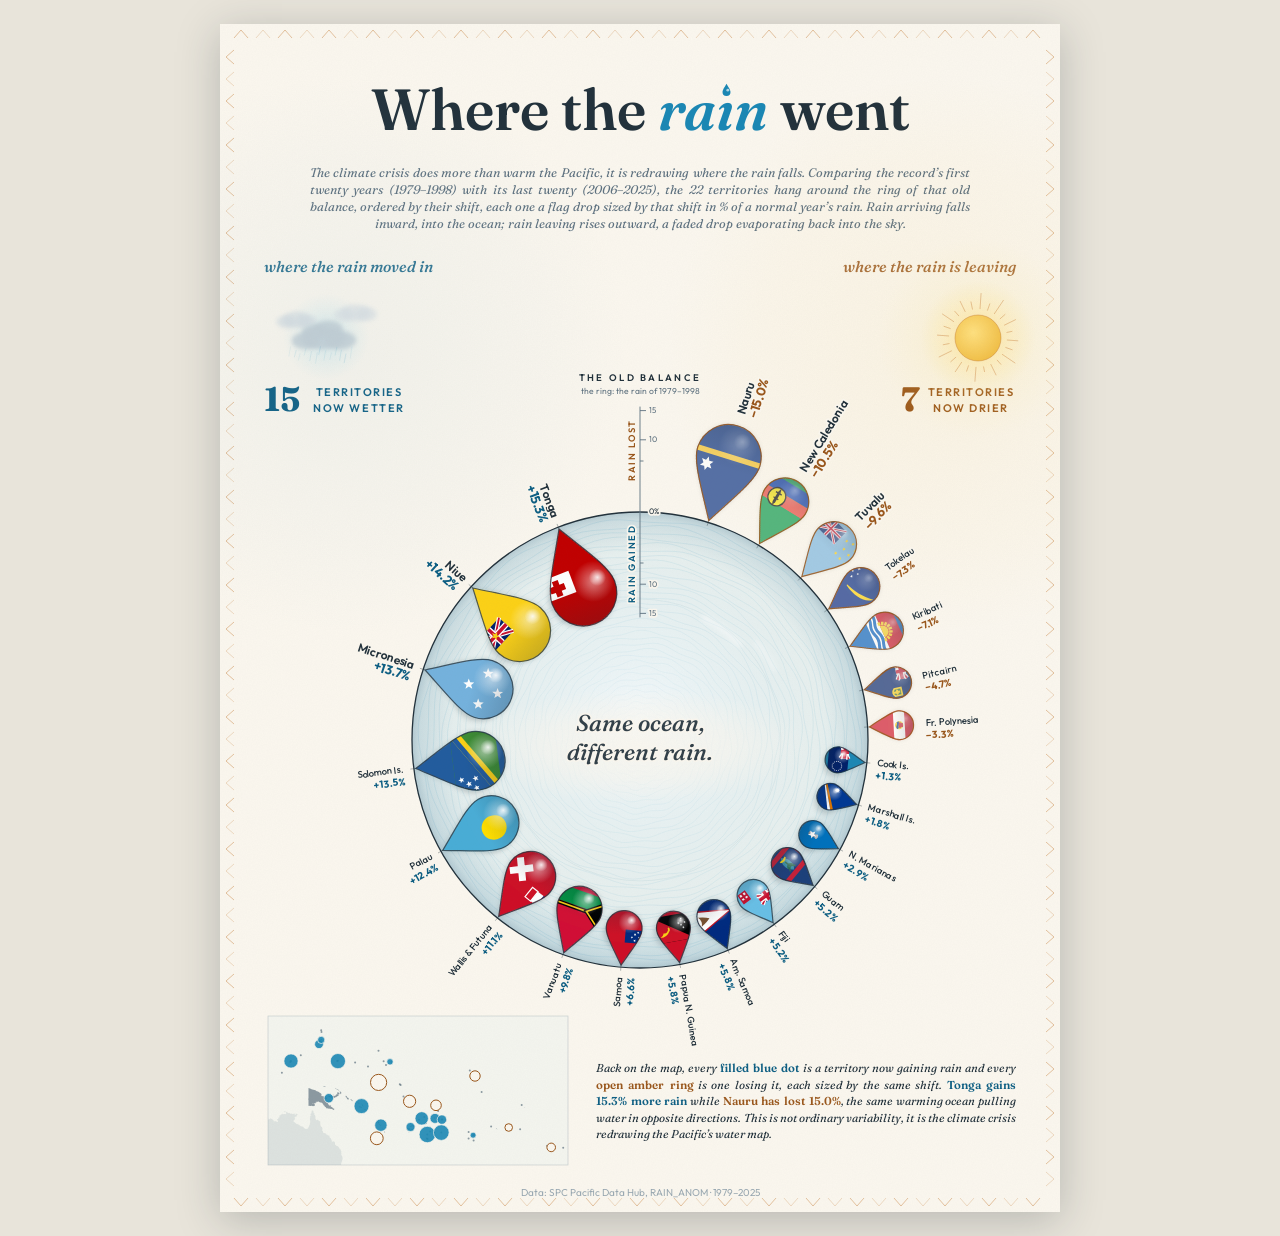
==== commit f240a4b5: "1" ====
--- a/poster/a4.html
+++ b/poster/a4.html
@@ -111,7 +111,7 @@
   <stop offset="1" stop-color="#8fd0e8" stop-opacity="0"/></radialGradient><filter id="blc" x="-60%" y="-60%" width="220%" height="220%"><feGaussianBlur stdDeviation="3.2"/></filter><clipPath id="cNR"><path d="M 0.0 -230.0 C 17.9 -260.9 32.5 -282.0 32.5 -296.6 A 32.5 32.5 0 1 0 -32.5 -296.6 C -32.5 -282.0 -17.9 -260.9 0.0 -230.0 Z"/></clipPath><clipPath id="cNC"><path d="M 0.0 -230.0 C 13.1 -252.7 23.8 -268.1 23.8 -278.9 A 23.8 23.8 0 1 0 -23.8 -278.9 C -23.8 -268.1 -13.1 -252.7 0.0 -230.0 Z"/></clipPath><clipPath id="cTV"><path d="M 0.0 -230.0 C 12.3 -251.3 22.4 -265.9 22.4 -275.9 A 22.4 22.4 0 1 0 -22.4 -275.9 C -22.4 -265.9 -12.3 -251.3 0.0 -230.0 Z"/></clipPath><clipPath id="cTK"><path d="M 0.0 -230.0 C 10.4 -248.0 19.0 -260.3 19.0 -268.9 A 19.0 19.0 0 1 0 -19.0 -268.9 C -19.0 -260.3 -10.4 -248.0 0.0 -230.0 Z"/></clipPath><clipPath id="cKI"><path d="M 0.0 -230.0 C 10.2 -247.7 18.6 -259.8 18.6 -268.1 A 18.6 18.6 0 1 0 -18.6 -268.1 C -18.6 -259.8 -10.2 -247.7 0.0 -230.0 Z"/></clipPath><clipPath id="cPN"><path d="M 0.0 -230.0 C 8.6 -244.9 15.7 -255.1 15.7 -262.2 A 15.7 15.7 0 1 0 -15.7 -262.2 C -15.7 -255.1 -8.6 -244.9 0.0 -230.0 Z"/></clipPath><clipPath id="cPF"><path d="M 0.0 -230.0 C 7.9 -243.7 14.4 -253.1 14.4 -259.6 A 14.4 14.4 0 1 0 -14.4 -259.6 C -14.4 -253.1 -7.9 -243.7 0.0 -230.0 Z"/></clipPath><clipPath id="cCK"><path d="M 0.0 -226.0 C 7.2 -213.6 13.1 -205.1 13.1 -199.2 A 13.1 13.1 0 1 1 -13.1 -199.2 C -13.1 -205.1 -7.2 -213.6 0.0 -226.0 Z"/></clipPath><clipPath id="cMH"><path d="M 0.0 -226.0 C 7.4 -213.3 13.4 -204.6 13.4 -198.6 A 13.4 13.4 0 1 1 -13.4 -198.6 C -13.4 -204.6 -7.4 -213.3 0.0 -226.0 Z"/></clipPath><clipPath id="cMP"><path d="M 0.0 -226.0 C 7.7 -212.6 14.1 -203.5 14.1 -197.1 A 14.1 14.1 0 1 1 -14.1 -197.1 C -14.1 -203.5 -7.7 -212.6 0.0 -226.0 Z"/></clipPath><clipPath id="cGU"><path d="M 0.0 -226.0 C 8.9 -210.6 16.3 -200.0 16.3 -192.7 A 16.3 16.3 0 1 1 -16.3 -192.7 C -16.3 -200.0 -8.9 -210.6 0.0 -226.0 Z"/></clipPath><clipPath id="cFJ"><path d="M 0.0 -226.0 C 9.0 -210.5 16.3 -199.9 16.3 -192.6 A 16.3 16.3 0 1 1 -16.3 -192.6 C -16.3 -199.9 -9.0 -210.5 0.0 -226.0 Z"/></clipPath><clipPath id="cAS"><path d="M 0.0 -226.0 C 9.3 -209.9 16.9 -198.9 16.9 -191.3 A 16.9 16.9 0 1 1 -16.9 -191.3 C -16.9 -198.9 -9.3 -209.9 0.0 -226.0 Z"/></clipPath><clipPath id="cPG"><path d="M 0.0 -226.0 C 9.4 -209.8 17.0 -198.7 17.0 -191.1 A 17.0 17.0 0 1 1 -17.0 -191.1 C -17.0 -198.7 -9.4 -209.8 0.0 -226.0 Z"/></clipPath><clipPath id="cWS"><path d="M 0.0 -226.0 C 9.9 -208.9 18.0 -197.2 18.0 -189.2 A 18.0 18.0 0 1 1 -18.0 -189.2 C -18.0 -197.2 -9.9 -208.9 0.0 -226.0 Z"/></clipPath><clipPath id="cVU"><path d="M 0.0 -226.0 C 12.5 -204.4 22.7 -189.6 22.7 -179.4 A 22.7 22.7 0 1 1 -22.7 -179.4 C -22.7 -189.6 -12.5 -204.4 0.0 -226.0 Z"/></clipPath><clipPath id="cWF"><path d="M 0.0 -226.0 C 13.7 -202.3 25.0 -186.1 25.0 -174.8 A 25.0 25.0 0 1 1 -25.0 -174.8 C -25.0 -186.1 -13.7 -202.3 0.0 -226.0 Z"/></clipPath><clipPath id="cPW"><path d="M 0.0 -226.0 C 15.0 -200.0 27.3 -182.3 27.3 -170.0 A 27.3 27.3 0 1 1 -27.3 -170.0 C -27.3 -182.3 -15.0 -200.0 0.0 -226.0 Z"/></clipPath><clipPath id="cSB"><path d="M 0.0 -226.0 C 16.2 -198.0 29.4 -178.9 29.4 -165.6 A 29.4 29.4 0 1 1 -29.4 -165.6 C -29.4 -178.9 -16.2 -198.0 0.0 -226.0 Z"/></clipPath><clipPath id="cFM"><path d="M 0.0 -226.0 C 16.4 -197.7 29.8 -178.3 29.8 -164.9 A 29.8 29.8 0 1 1 -29.8 -164.9 C -29.8 -178.3 -16.4 -197.7 0.0 -226.0 Z"/></clipPath><clipPath id="cNU"><path d="M 0.0 -226.0 C 17.0 -196.6 30.9 -176.5 30.9 -162.6 A 30.9 30.9 0 1 1 -30.9 -162.6 C -30.9 -176.5 -17.0 -196.6 0.0 -226.0 Z"/></clipPath><clipPath id="cTO"><path d="M 0.0 -226.0 C 18.3 -194.4 33.3 -172.8 33.3 -157.8 A 33.3 33.3 0 1 1 -33.3 -157.8 C -33.3 -172.8 -18.3 -194.4 0.0 -226.0 Z"/></clipPath></defs><circle cx="128" cy="330" r="280" fill="url(#washW)"/><circle cx="726" cy="330" r="280" fill="url(#washD)"/><circle cx="420.0" cy="716.0" r="228.0" fill="url(#sea)"/><path d="M 445.3 716.0 L 445.8 717.2 L 446.4 718.4 L 446.7 719.6 L 446.8 720.9 L 446.5 722.0 L 445.9 723.1 L 445.1 724.1 L 444.1 725.0 L 443.2 725.9 L 442.4 726.8 L 441.8 727.7 L 441.5 728.8 L 441.2 730.0 L 441.1 731.3 L 440.8 732.6 L 440.4 733.8 L 439.7 734.8 L 438.7 735.6 L 437.6 736.1 L 436.3 736.5 L 435.0 736.7 L 433.8 736.9 L 432.7 737.3 L 431.8 737.9 L 430.9 738.6 L 430.1 739.5 L 429.2 740.5 L 428.3 741.4 L 427.2 742.1 L 426.1 742.5 L 424.8 742.6 L 423.6 742.4 L 422.3 741.9 L 421.1 741.4 L 420.0 741.0 L 418.9 740.8 L 417.8 740.8 L 416.6 741.0 L 415.4 741.4 L 414.1 741.7 L 412.9 741.9 L 411.6 741.8 L 410.4 741.5 L 409.4 740.8 L 408.5 739.8 L 407.8 738.8 L 407.0 737.7 L 406.3 736.8 L 405.4 736.0 L 404.4 735.5 L 403.3 735.1 L 402.1 734.7 L 400.8 734.3 L 399.7 733.8 L 398.7 733.0 L 398.0 732.0 L 397.6 730.8 L 397.4 729.5 L 397.4 728.2 L 397.3 726.9 L 397.2 725.8 L 396.8 724.7 L 396.2 723.7 L 395.4 722.8 L 394.6 721.8 L 393.8 720.8 L 393.2 719.6 L 392.9 718.4 L 392.9 717.2 L 393.3 716.0 L 393.9 714.8 L 394.6 713.7 L 395.2 712.6 L 395.6 711.6 L 395.8 710.5 L 395.8 709.3 L 395.6 708.1 L 395.4 706.8 L 395.4 705.5 L 395.5 704.2 L 396.0 703.1 L 396.8 702.2 L 397.8 701.4 L 399.0 700.7 L 400.2 700.2 L 401.2 699.6 L 402.1 698.9 L 402.8 698.0 L 403.4 697.0 L 403.9 695.8 L 404.5 694.6 L 405.2 693.5 L 406.1 692.7 L 407.1 692.1 L 408.3 691.8 L 409.6 691.7 L 410.9 691.8 L 412.2 692.0 L 413.4 692.0 L 414.5 691.8 L 415.5 691.4 L 416.6 690.8 L 417.7 690.1 L 418.8 689.5 L 420.0 689.0 L 421.2 688.8 L 422.4 689.0 L 423.6 689.5 L 424.7 690.2 L 425.7 691.0 L 426.7 691.8 L 427.7 692.4 L 428.7 692.8 L 429.9 692.9 L 431.1 693.0 L 432.4 693.0 L 433.7 693.1 L 434.9 693.4 L 436.0 694.0 L 436.9 694.8 L 437.5 695.9 L 438.0 697.2 L 438.4 698.4 L 438.8 699.5 L 439.4 700.5 L 440.1 701.4 L 441.0 702.1 L 442.1 702.8 L 443.2 703.5 L 444.2 704.4 L 445.0 705.3 L 445.5 706.4 L 445.6 707.7 L 445.5 709.0 L 445.3 710.2 L 444.9 711.5 L 444.7 712.7 L 444.7 713.8 L 444.9 714.9 L 445.3 716.0 Z" fill="none" stroke="#1b87b4" stroke-opacity="0.053" stroke-width="0.7"/><path d="M 450.7 716.0 L 450.6 717.4 L 450.8 718.8 L 451.2 720.2 L 451.6 721.7 L 451.9 723.3 L 451.9 724.8 L 451.5 726.2 L 450.7 727.5 L 449.6 728.7 L 448.4 729.7 L 447.3 730.7 L 446.3 731.7 L 445.6 732.9 L 445.1 734.3 L 444.7 735.7 L 444.3 737.3 L 443.8 738.7 L 442.9 739.9 L 441.7 740.9 L 440.3 741.5 L 438.8 741.9 L 437.3 742.2 L 435.8 742.5 L 434.5 743.0 L 433.4 743.7 L 432.3 744.7 L 431.2 745.8 L 430.1 746.9 L 428.8 747.8 L 427.4 748.3 L 425.9 748.4 L 424.4 748.1 L 422.8 747.6 L 421.4 747.1 L 420.0 746.7 L 418.6 746.6 L 417.2 746.8 L 415.8 747.2 L 414.3 747.6 L 412.7 747.9 L 411.2 747.9 L 409.8 747.5 L 408.5 746.7 L 407.3 745.6 L 406.3 744.4 L 405.3 743.3 L 404.3 742.3 L 403.1 741.6 L 401.7 741.1 L 400.3 740.7 L 398.7 740.3 L 397.3 739.8 L 396.1 738.9 L 395.1 737.7 L 394.5 736.3 L 394.1 734.8 L 393.8 733.3 L 393.5 731.8 L 393.0 730.5 L 392.3 729.4 L 391.3 728.3 L 390.2 727.2 L 389.1 726.1 L 388.2 724.8 L 387.7 723.4 L 387.6 721.9 L 387.9 720.4 L 388.4 718.8 L 388.9 717.4 L 389.3 716.0 L 389.4 714.6 L 389.2 713.2 L 388.8 711.8 L 388.4 710.3 L 388.1 708.7 L 388.1 707.2 L 388.5 705.8 L 389.3 704.5 L 390.4 703.3 L 391.6 702.3 L 392.7 701.3 L 393.7 700.3 L 394.4 699.1 L 394.9 697.7 L 395.3 696.3 L 395.7 694.7 L 396.2 693.3 L 397.1 692.1 L 398.3 691.1 L 399.7 690.5 L 401.2 690.1 L 402.7 689.8 L 404.2 689.5 L 405.5 689.0 L 406.6 688.3 L 407.7 687.3 L 408.8 686.2 L 409.9 685.1 L 411.2 684.2 L 412.6 683.7 L 414.1 683.6 L 415.6 683.9 L 417.2 684.4 L 418.6 684.9 L 420.0 685.3 L 421.4 685.4 L 422.8 685.2 L 424.2 684.8 L 425.7 684.4 L 427.3 684.1 L 428.8 684.1 L 430.2 684.5 L 431.5 685.3 L 432.7 686.4 L 433.7 687.6 L 434.7 688.7 L 435.7 689.7 L 436.9 690.4 L 438.3 690.9 L 439.7 691.3 L 441.3 691.7 L 442.7 692.2 L 443.9 693.1 L 444.9 694.3 L 445.5 695.7 L 445.9 697.2 L 446.2 698.7 L 446.5 700.2 L 447.0 701.5 L 447.7 702.6 L 448.7 703.7 L 449.8 704.8 L 450.9 705.9 L 451.8 707.2 L 452.3 708.6 L 452.4 710.1 L 452.1 711.6 L 451.6 713.2 L 451.1 714.6 L 450.7 716.0 Z" fill="none" stroke="#1b87b4" stroke-opacity="0.054" stroke-width="0.7"/><path d="M 456.5 716.0 L 456.7 717.6 L 457.2 719.4 L 457.8 721.1 L 458.1 722.9 L 458.1 724.7 L 457.5 726.4 L 456.5 727.9 L 455.3 729.2 L 454.0 730.5 L 452.9 731.9 L 452.2 733.3 L 451.7 734.9 L 451.3 736.7 L 451.0 738.5 L 450.4 740.2 L 449.4 741.7 L 448.1 742.8 L 446.4 743.6 L 444.7 744.3 L 443.0 744.8 L 441.5 745.5 L 440.1 746.5 L 439.0 747.8 L 437.9 749.2 L 436.7 750.6 L 435.3 751.8 L 433.7 752.5 L 432.0 752.8 L 430.1 752.7 L 428.3 752.4 L 426.6 752.2 L 424.9 752.1 L 423.3 752.5 L 421.7 753.1 L 420.0 753.9 L 418.3 754.5 L 416.5 754.8 L 414.8 754.6 L 413.1 754.0 L 411.6 753.0 L 410.1 751.8 L 408.7 750.9 L 407.2 750.2 L 405.6 749.8 L 403.8 749.6 L 402.0 749.5 L 400.2 749.2 L 398.5 748.6 L 397.1 747.5 L 396.0 746.1 L 395.2 744.4 L 394.4 742.8 L 393.6 741.3 L 392.5 740.0 L 391.2 739.0 L 389.7 738.0 L 388.1 737.1 L 386.7 735.9 L 385.6 734.5 L 385.0 732.9 L 384.8 731.1 L 384.8 729.2 L 384.9 727.4 L 384.8 725.7 L 384.4 724.1 L 383.6 722.6 L 382.7 721.1 L 381.8 719.4 L 381.1 717.7 L 381.0 716.0 L 381.3 714.3 L 382.0 712.6 L 382.9 711.0 L 383.8 709.4 L 384.4 707.9 L 384.7 706.3 L 384.7 704.5 L 384.6 702.7 L 384.6 700.9 L 384.9 699.1 L 385.7 697.5 L 386.8 696.2 L 388.3 695.1 L 389.9 694.1 L 391.3 693.1 L 392.5 692.0 L 393.5 690.6 L 394.2 689.1 L 395.0 687.4 L 395.9 685.8 L 397.1 684.4 L 398.5 683.5 L 400.3 683.0 L 402.1 682.7 L 403.9 682.6 L 405.6 682.3 L 407.2 681.8 L 408.6 681.0 L 410.0 679.9 L 411.5 678.8 L 413.1 677.9 L 414.8 677.3 L 416.5 677.3 L 418.3 677.7 L 420.0 678.4 L 421.7 679.1 L 423.3 679.6 L 424.9 679.8 L 426.6 679.7 L 428.4 679.3 L 430.2 679.1 L 432.0 679.0 L 433.7 679.5 L 435.2 680.3 L 436.6 681.6 L 437.8 683.0 L 438.9 684.4 L 440.1 685.5 L 441.5 686.4 L 443.1 687.0 L 444.9 687.6 L 446.6 688.2 L 448.1 689.1 L 449.4 690.3 L 450.2 691.9 L 450.8 693.6 L 451.1 695.5 L 451.5 697.2 L 452.1 698.7 L 453.0 700.1 L 454.2 701.4 L 455.5 702.7 L 456.7 704.1 L 457.6 705.6 L 458.0 707.3 L 457.9 709.1 L 457.5 710.9 L 457.0 712.7 L 456.6 714.4 L 456.5 716.0 Z" fill="none" stroke="#1b87b4" stroke-opacity="0.056" stroke-width="0.7"/><path d="M 462.9 716.0 L 463.6 718.0 L 464.3 720.0 L 464.5 722.0 L 464.2 724.0 L 463.3 725.9 L 462.0 727.6 L 460.7 729.2 L 459.7 730.9 L 459.0 732.7 L 458.6 734.6 L 458.5 736.7 L 458.1 738.8 L 457.5 740.7 L 456.3 742.4 L 454.7 743.7 L 452.8 744.7 L 451.0 745.6 L 449.3 746.6 L 447.9 747.9 L 446.7 749.5 L 445.7 751.3 L 444.5 753.1 L 443.0 754.5 L 441.3 755.5 L 439.3 756.0 L 437.1 756.1 L 435.1 756.1 L 433.1 756.3 L 431.3 756.9 L 429.5 757.8 L 427.8 759.0 L 426.0 760.0 L 424.0 760.7 L 422.0 760.8 L 420.0 760.4 L 418.0 759.6 L 416.2 758.7 L 414.3 758.0 L 412.4 757.7 L 410.5 757.8 L 408.4 758.1 L 406.3 758.3 L 404.2 758.0 L 402.4 757.3 L 400.7 756.0 L 399.3 754.4 L 398.0 752.8 L 396.7 751.4 L 395.1 750.3 L 393.3 749.5 L 391.3 748.9 L 389.3 748.1 L 387.6 747.0 L 386.2 745.5 L 385.3 743.7 L 384.7 741.6 L 384.2 739.6 L 383.6 737.7 L 382.7 736.1 L 381.4 734.6 L 379.8 733.2 L 378.4 731.6 L 377.3 729.9 L 376.7 727.9 L 376.7 725.9 L 377.1 723.8 L 377.5 721.8 L 377.8 719.8 L 377.6 717.9 L 377.1 716.0 L 376.4 714.0 L 375.7 712.0 L 375.5 710.0 L 375.8 708.0 L 376.7 706.1 L 378.0 704.4 L 379.3 702.8 L 380.3 701.1 L 381.0 699.3 L 381.4 697.4 L 381.5 695.3 L 381.9 693.2 L 382.5 691.3 L 383.7 689.6 L 385.3 688.3 L 387.2 687.3 L 389.0 686.4 L 390.7 685.4 L 392.1 684.1 L 393.3 682.5 L 394.3 680.7 L 395.5 678.9 L 397.0 677.5 L 398.7 676.5 L 400.7 676.0 L 402.9 675.9 L 404.9 675.9 L 406.9 675.7 L 408.7 675.1 L 410.5 674.2 L 412.2 673.0 L 414.0 672.0 L 416.0 671.3 L 418.0 671.2 L 420.0 671.6 L 422.0 672.4 L 423.8 673.3 L 425.7 674.0 L 427.6 674.3 L 429.5 674.2 L 431.6 673.9 L 433.7 673.7 L 435.8 674.0 L 437.6 674.7 L 439.3 676.0 L 440.7 677.6 L 442.0 679.2 L 443.3 680.6 L 444.9 681.7 L 446.7 682.5 L 448.7 683.1 L 450.7 683.9 L 452.4 685.0 L 453.8 686.5 L 454.7 688.3 L 455.3 690.4 L 455.8 692.4 L 456.4 694.3 L 457.3 695.9 L 458.6 697.4 L 460.2 698.8 L 461.6 700.4 L 462.7 702.1 L 463.3 704.1 L 463.3 706.1 L 462.9 708.2 L 462.5 710.2 L 462.2 712.2 L 462.4 714.1 L 462.9 716.0 Z" fill="none" stroke="#1b87b4" stroke-opacity="0.057" stroke-width="0.7"/><path d="M 470.9 716.0 L 470.5 718.3 L 469.5 720.5 L 468.4 722.6 L 467.5 724.6 L 467.0 726.7 L 467.0 729.0 L 467.2 731.3 L 467.2 733.7 L 466.7 736.0 L 465.7 738.0 L 464.0 739.7 L 462.2 741.2 L 460.4 742.7 L 459.0 744.3 L 457.9 746.3 L 457.1 748.4 L 456.3 750.7 L 455.1 752.7 L 453.4 754.3 L 451.4 755.3 L 449.1 756.0 L 446.8 756.6 L 444.7 757.4 L 442.9 758.6 L 441.3 760.2 L 439.6 761.9 L 437.8 763.4 L 435.7 764.4 L 433.4 764.7 L 431.1 764.5 L 428.7 764.1 L 426.5 763.8 L 424.3 764.0 L 422.2 764.7 L 420.0 765.6 L 417.7 766.4 L 415.4 766.6 L 413.2 766.2 L 411.1 765.2 L 409.1 763.9 L 407.1 762.7 L 405.1 761.8 L 403.0 761.4 L 400.6 761.3 L 398.2 761.2 L 395.9 760.7 L 393.9 759.6 L 392.3 758.0 L 390.9 756.0 L 389.7 754.0 L 388.3 752.3 L 386.6 750.9 L 384.6 749.9 L 382.4 748.8 L 380.4 747.6 L 378.9 745.9 L 377.8 743.8 L 377.3 741.5 L 377.0 739.2 L 376.5 736.9 L 375.7 735.0 L 374.4 733.1 L 372.8 731.3 L 371.4 729.4 L 370.4 727.3 L 370.1 725.0 L 370.4 722.7 L 371.1 720.4 L 371.6 718.2 L 371.8 716.0 L 371.5 713.8 L 370.9 711.6 L 370.3 709.3 L 370.1 706.9 L 370.5 704.7 L 371.5 702.6 L 373.0 700.7 L 374.5 698.9 L 375.7 697.1 L 376.4 695.0 L 376.8 692.8 L 377.2 690.4 L 377.8 688.1 L 378.9 686.1 L 380.5 684.5 L 382.5 683.3 L 384.7 682.2 L 386.6 681.1 L 388.3 679.7 L 389.6 677.9 L 390.8 675.9 L 392.2 673.9 L 393.9 672.4 L 396.0 671.4 L 398.3 670.9 L 400.7 670.8 L 403.0 670.7 L 405.1 670.2 L 407.1 669.2 L 409.0 667.9 L 411.0 666.6 L 413.2 665.7 L 415.4 665.4 L 417.7 665.8 L 420.0 666.6 L 422.2 667.4 L 424.3 668.0 L 426.5 668.1 L 428.8 667.8 L 431.1 667.4 L 433.5 667.2 L 435.7 667.6 L 437.7 668.7 L 439.5 670.3 L 441.2 672.0 L 442.9 673.5 L 444.7 674.6 L 446.9 675.3 L 449.2 675.9 L 451.4 676.6 L 453.4 677.7 L 455.0 679.4 L 456.2 681.4 L 457.0 683.7 L 457.9 685.8 L 459.0 687.7 L 460.5 689.3 L 462.3 690.7 L 464.2 692.2 L 465.7 694.0 L 466.7 696.0 L 467.1 698.3 L 467.0 700.7 L 466.9 703.1 L 467.0 705.3 L 467.6 707.4 L 468.6 709.4 L 469.7 711.5 L 470.6 713.7 L 470.9 716.0 Z" fill="none" stroke="#1b87b4" stroke-opacity="0.059" stroke-width="0.7"/><path d="M 474.4 716.0 L 474.0 718.4 L 473.9 720.8 L 473.9 723.3 L 474.1 725.8 L 474.2 728.4 L 474.2 731.0 L 473.9 733.5 L 473.1 735.9 L 472.0 738.2 L 470.5 740.3 L 468.8 742.3 L 467.0 744.1 L 465.3 745.9 L 463.7 747.8 L 462.3 749.8 L 461.1 751.9 L 459.9 754.1 L 458.6 756.3 L 457.1 758.5 L 455.4 760.3 L 453.3 761.9 L 451.1 763.1 L 448.7 764.0 L 446.2 764.6 L 443.7 765.2 L 441.3 765.8 L 439.0 766.6 L 436.8 767.6 L 434.5 768.7 L 432.3 769.9 L 430.0 771.1 L 427.6 772.0 L 425.1 772.5 L 422.5 772.6 L 420.0 772.3 L 417.5 771.6 L 415.1 770.8 L 412.7 770.0 L 410.3 769.2 L 408.0 768.7 L 405.5 768.4 L 403.0 768.2 L 400.5 768.0 L 397.9 767.6 L 395.4 767.0 L 393.1 766.0 L 391.0 764.6 L 389.1 762.9 L 387.4 760.9 L 385.8 758.9 L 384.3 756.9 L 382.6 755.1 L 380.9 753.4 L 379.0 751.8 L 377.0 750.3 L 374.9 748.7 L 373.0 747.0 L 371.3 745.1 L 370.0 742.9 L 369.1 740.5 L 368.5 738.0 L 368.2 735.4 L 368.0 732.9 L 367.7 730.4 L 367.3 728.0 L 366.7 725.7 L 365.9 723.3 L 365.0 720.9 L 364.2 718.5 L 363.6 716.0 L 363.3 713.5 L 363.5 710.9 L 364.1 708.4 L 365.1 706.0 L 366.2 703.7 L 367.4 701.5 L 368.5 699.3 L 369.4 697.0 L 370.1 694.7 L 370.7 692.2 L 371.2 689.8 L 371.9 687.3 L 372.8 684.9 L 374.1 682.6 L 375.7 680.7 L 377.6 679.0 L 379.8 677.5 L 382.0 676.3 L 384.2 675.0 L 386.3 673.7 L 388.2 672.3 L 390.1 670.6 L 391.8 668.9 L 393.7 667.1 L 395.6 665.4 L 397.7 663.9 L 400.1 662.9 L 402.5 662.2 L 405.1 661.9 L 407.7 661.9 L 410.2 662.1 L 412.7 662.2 L 415.2 662.2 L 417.6 661.9 L 420.0 661.5 L 422.5 661.0 L 425.0 660.5 L 427.6 660.2 L 430.1 660.2 L 432.6 660.7 L 435.0 661.6 L 437.3 662.8 L 439.4 664.3 L 441.5 665.8 L 443.5 667.2 L 445.6 668.4 L 447.8 669.5 L 450.1 670.4 L 452.5 671.3 L 454.9 672.3 L 457.1 673.5 L 459.2 675.0 L 461.0 676.8 L 462.4 678.9 L 463.6 681.2 L 464.6 683.6 L 465.5 686.0 L 466.5 688.2 L 467.6 690.4 L 468.9 692.4 L 470.4 694.5 L 471.9 696.5 L 473.3 698.7 L 474.5 701.0 L 475.3 703.4 L 475.7 705.9 L 475.7 708.5 L 475.4 711.0 L 474.9 713.5 L 474.4 716.0 Z" fill="none" stroke="#1b87b4" stroke-opacity="0.060" stroke-width="0.7"/><path d="M 480.5 716.0 L 481.1 718.7 L 481.7 721.5 L 481.9 724.4 L 481.7 727.2 L 480.9 729.9 L 479.7 732.5 L 478.2 734.9 L 476.7 737.3 L 475.2 739.6 L 474.0 742.0 L 473.0 744.5 L 472.1 747.1 L 471.3 749.8 L 470.3 752.5 L 468.9 755.0 L 467.2 757.2 L 465.1 759.1 L 462.7 760.6 L 460.1 761.9 L 457.6 763.2 L 455.2 764.5 L 453.0 766.0 L 450.9 767.8 L 448.9 769.7 L 446.8 771.6 L 444.5 773.3 L 442.0 774.6 L 439.3 775.5 L 436.5 775.9 L 433.7 775.9 L 430.8 775.8 L 428.1 775.6 L 425.4 775.6 L 422.7 775.9 L 420.0 776.5 L 417.3 777.1 L 414.5 777.7 L 411.6 777.9 L 408.8 777.7 L 406.1 776.9 L 403.5 775.7 L 401.1 774.2 L 398.7 772.7 L 396.4 771.2 L 394.0 770.0 L 391.5 769.0 L 388.9 768.1 L 386.2 767.3 L 383.5 766.3 L 381.0 764.9 L 378.8 763.2 L 376.9 761.1 L 375.4 758.7 L 374.1 756.1 L 372.8 753.6 L 371.5 751.2 L 370.0 749.0 L 368.2 746.9 L 366.3 744.9 L 364.4 742.8 L 362.7 740.5 L 361.4 738.0 L 360.5 735.3 L 360.1 732.5 L 360.1 729.7 L 360.2 726.8 L 360.4 724.1 L 360.4 721.4 L 360.1 718.7 L 359.5 716.0 L 358.9 713.3 L 358.3 710.5 L 358.1 707.6 L 358.3 704.8 L 359.1 702.1 L 360.3 699.5 L 361.8 697.1 L 363.3 694.7 L 364.8 692.4 L 366.0 690.0 L 367.0 687.5 L 367.9 684.9 L 368.7 682.2 L 369.7 679.5 L 371.1 677.0 L 372.8 674.8 L 374.9 672.9 L 377.3 671.4 L 379.9 670.1 L 382.4 668.8 L 384.8 667.5 L 387.0 666.0 L 389.1 664.2 L 391.1 662.3 L 393.2 660.4 L 395.5 658.7 L 398.0 657.4 L 400.7 656.5 L 403.5 656.1 L 406.3 656.1 L 409.2 656.2 L 411.9 656.4 L 414.6 656.4 L 417.3 656.1 L 420.0 655.5 L 422.7 654.9 L 425.5 654.3 L 428.4 654.1 L 431.2 654.3 L 433.9 655.1 L 436.5 656.3 L 438.9 657.8 L 441.3 659.3 L 443.6 660.8 L 446.0 662.0 L 448.5 663.0 L 451.1 663.9 L 453.8 664.7 L 456.5 665.7 L 459.0 667.1 L 461.2 668.8 L 463.1 670.9 L 464.6 673.3 L 465.9 675.9 L 467.2 678.4 L 468.5 680.8 L 470.0 683.0 L 471.8 685.1 L 473.7 687.1 L 475.6 689.2 L 477.3 691.5 L 478.6 694.0 L 479.5 696.7 L 479.9 699.5 L 479.9 702.3 L 479.8 705.2 L 479.6 707.9 L 479.6 710.6 L 479.9 713.3 L 480.5 716.0 Z" fill="none" stroke="#1b87b4" stroke-opacity="0.062" stroke-width="0.7"/><path d="M 486.1 716.0 L 486.8 719.0 L 487.4 722.1 L 487.7 725.2 L 487.5 728.2 L 486.7 731.2 L 485.3 734.0 L 483.7 736.7 L 482.0 739.3 L 480.5 741.9 L 479.3 744.5 L 478.4 747.4 L 477.5 750.4 L 476.6 753.4 L 475.3 756.2 L 473.6 758.8 L 471.4 760.9 L 468.9 762.7 L 466.1 764.3 L 463.5 765.8 L 461.0 767.4 L 458.7 769.3 L 456.6 771.4 L 454.5 773.7 L 452.2 775.9 L 449.7 777.7 L 446.9 779.0 L 443.9 779.8 L 440.8 780.1 L 437.7 780.2 L 434.7 780.3 L 431.7 780.7 L 428.9 781.4 L 426.0 782.3 L 423.0 783.3 L 420.0 784.1 L 416.9 784.5 L 413.9 784.2 L 410.9 783.4 L 408.0 782.1 L 405.2 780.8 L 402.5 779.5 L 399.7 778.5 L 396.8 777.9 L 393.8 777.4 L 390.7 776.9 L 387.7 776.1 L 384.8 774.9 L 382.3 773.1 L 380.1 770.9 L 378.2 768.4 L 376.4 765.9 L 374.5 763.6 L 372.5 761.5 L 370.1 759.6 L 367.6 757.8 L 365.2 755.8 L 362.9 753.7 L 361.1 751.2 L 359.9 748.4 L 359.0 745.4 L 358.5 742.3 L 358.1 739.2 L 357.5 736.3 L 356.5 733.5 L 355.3 730.8 L 353.9 728.0 L 352.7 725.1 L 351.8 722.1 L 351.5 719.1 L 351.8 716.0 L 352.6 713.0 L 353.6 710.0 L 354.6 707.1 L 355.3 704.3 L 355.7 701.3 L 355.9 698.3 L 356.0 695.2 L 356.3 692.1 L 357.0 689.1 L 358.3 686.3 L 360.1 683.8 L 362.2 681.5 L 364.5 679.4 L 366.7 677.3 L 368.6 675.0 L 370.3 672.5 L 371.8 669.9 L 373.3 667.2 L 375.1 664.6 L 377.3 662.4 L 379.8 660.6 L 382.6 659.3 L 385.6 658.4 L 388.6 657.6 L 391.4 656.7 L 394.2 655.5 L 396.7 654.1 L 399.3 652.4 L 402.0 650.7 L 404.8 649.4 L 407.8 648.5 L 410.8 648.3 L 413.9 648.6 L 417.0 649.2 L 420.0 649.8 L 423.0 650.3 L 425.9 650.4 L 428.9 650.3 L 432.0 650.0 L 435.1 649.8 L 438.2 650.0 L 441.2 650.8 L 444.0 652.1 L 446.5 653.9 L 448.9 655.9 L 451.3 657.8 L 453.7 659.6 L 456.3 661.0 L 459.1 662.2 L 461.9 663.4 L 464.8 664.8 L 467.3 666.5 L 469.5 668.6 L 471.3 671.2 L 472.6 674.0 L 473.8 676.9 L 475.0 679.7 L 476.4 682.3 L 478.1 684.7 L 480.1 687.1 L 482.0 689.5 L 483.8 692.0 L 485.2 694.8 L 486.0 697.8 L 486.2 700.9 L 486.1 704.0 L 485.8 707.1 L 485.6 710.1 L 485.7 713.1 L 486.1 716.0 Z" fill="none" stroke="#1b87b4" stroke-opacity="0.064" stroke-width="0.7"/><path d="M 492.4 716.0 L 491.7 719.2 L 491.3 722.4 L 491.3 725.7 L 491.6 729.0 L 491.8 732.4 L 491.6 735.8 L 490.8 739.0 L 489.3 742.0 L 487.4 744.8 L 485.2 747.4 L 483.2 750.0 L 481.5 752.7 L 480.1 755.7 L 478.9 758.8 L 477.6 761.9 L 476.0 764.9 L 473.8 767.5 L 471.2 769.5 L 468.2 771.2 L 465.1 772.6 L 462.2 774.0 L 459.4 775.7 L 456.9 777.8 L 454.5 780.1 L 452.0 782.4 L 449.2 784.3 L 446.2 785.7 L 442.9 786.4 L 439.5 786.6 L 436.1 786.6 L 432.8 786.6 L 429.6 786.9 L 426.5 787.7 L 423.3 788.7 L 420.0 789.7 L 416.7 790.2 L 413.3 790.2 L 410.1 789.4 L 406.9 788.1 L 403.9 786.6 L 400.9 785.2 L 397.9 784.1 L 394.7 783.4 L 391.4 782.9 L 388.0 782.4 L 384.8 781.4 L 381.8 779.9 L 379.2 777.8 L 376.9 775.3 L 374.9 772.6 L 372.8 770.0 L 370.5 767.7 L 368.0 765.7 L 365.2 763.9 L 362.4 761.9 L 359.9 759.7 L 357.9 757.0 L 356.4 754.0 L 355.5 750.7 L 354.8 747.4 L 354.0 744.2 L 353.0 741.2 L 351.5 738.2 L 349.8 735.4 L 348.2 732.4 L 346.9 729.3 L 346.2 726.0 L 346.2 722.6 L 346.8 719.3 L 347.6 716.0 L 348.3 712.8 L 348.7 709.6 L 348.7 706.3 L 348.4 703.0 L 348.2 699.6 L 348.4 696.2 L 349.2 693.0 L 350.7 690.0 L 352.6 687.2 L 354.8 684.6 L 356.8 682.0 L 358.5 679.3 L 359.9 676.3 L 361.1 673.2 L 362.4 670.1 L 364.0 667.1 L 366.2 664.5 L 368.8 662.5 L 371.8 660.8 L 374.9 659.4 L 377.8 658.0 L 380.6 656.3 L 383.1 654.2 L 385.5 651.9 L 388.0 649.6 L 390.8 647.7 L 393.8 646.3 L 397.1 645.6 L 400.5 645.4 L 403.9 645.4 L 407.2 645.4 L 410.4 645.1 L 413.5 644.3 L 416.7 643.3 L 420.0 642.3 L 423.3 641.8 L 426.7 641.8 L 429.9 642.6 L 433.1 643.9 L 436.1 645.4 L 439.1 646.8 L 442.1 647.9 L 445.3 648.6 L 448.6 649.1 L 452.0 649.6 L 455.2 650.6 L 458.2 652.1 L 460.8 654.2 L 463.1 656.7 L 465.1 659.4 L 467.2 662.0 L 469.5 664.3 L 472.0 666.3 L 474.8 668.1 L 477.6 670.1 L 480.1 672.3 L 482.1 675.0 L 483.6 678.0 L 484.5 681.3 L 485.2 684.6 L 486.0 687.8 L 487.0 690.8 L 488.5 693.8 L 490.2 696.6 L 491.8 699.6 L 493.1 702.7 L 493.8 706.0 L 493.8 709.4 L 493.2 712.7 L 492.4 716.0 Z" fill="none" stroke="#1b87b4" stroke-opacity="0.066" stroke-width="0.7"/><path d="M 500.2 716.0 L 500.3 719.6 L 499.6 723.2 L 498.3 726.6 L 496.8 729.9 L 495.5 733.2 L 494.7 736.6 L 494.4 740.2 L 494.1 743.8 L 493.6 747.4 L 492.4 750.9 L 490.6 754.0 L 488.1 756.7 L 485.4 759.2 L 482.8 761.6 L 480.6 764.3 L 478.7 767.3 L 477.0 770.5 L 475.1 773.7 L 472.9 776.5 L 470.1 778.8 L 466.8 780.4 L 463.3 781.7 L 459.9 782.8 L 456.7 784.2 L 453.7 786.0 L 450.9 788.2 L 447.9 790.4 L 444.8 792.3 L 441.4 793.5 L 437.8 793.9 L 434.1 793.7 L 430.5 793.3 L 426.9 793.2 L 423.5 793.5 L 420.0 794.2 L 416.4 795.1 L 412.8 795.7 L 409.2 795.7 L 405.7 794.8 L 402.3 793.3 L 399.2 791.5 L 396.0 789.8 L 392.8 788.5 L 389.4 787.6 L 385.8 787.0 L 382.2 786.2 L 378.8 785.0 L 375.8 783.0 L 373.2 780.4 L 371.0 777.5 L 368.8 774.6 L 366.5 772.0 L 363.8 769.7 L 360.9 767.6 L 357.9 765.6 L 355.1 763.1 L 352.9 760.3 L 351.4 757.0 L 350.4 753.4 L 349.7 749.9 L 348.7 746.5 L 347.4 743.2 L 345.6 740.2 L 343.7 737.1 L 342.0 733.8 L 340.9 730.4 L 340.6 726.8 L 341.0 723.1 L 341.7 719.5 L 342.4 716.0 L 342.6 712.5 L 342.4 709.0 L 341.9 705.4 L 341.5 701.8 L 341.7 698.1 L 342.6 694.6 L 344.3 691.4 L 346.4 688.4 L 348.5 685.4 L 350.2 682.4 L 351.6 679.2 L 352.6 675.7 L 353.7 672.2 L 355.1 668.9 L 357.2 665.9 L 359.8 663.4 L 362.9 661.4 L 366.1 659.6 L 369.0 657.6 L 371.7 655.4 L 374.0 652.7 L 376.4 649.9 L 379.0 647.3 L 381.9 645.2 L 385.2 643.8 L 388.8 643.1 L 392.5 642.7 L 396.0 642.2 L 399.4 641.3 L 402.7 640.0 L 405.9 638.4 L 409.3 637.0 L 412.8 636.0 L 416.4 635.8 L 420.0 636.4 L 423.5 637.4 L 427.0 638.5 L 430.4 639.3 L 433.9 639.5 L 437.5 639.5 L 441.1 639.4 L 444.8 639.7 L 448.2 640.8 L 451.4 642.5 L 454.3 644.8 L 457.0 647.3 L 459.7 649.5 L 462.7 651.3 L 466.0 652.7 L 469.4 654.1 L 472.6 655.7 L 475.6 657.9 L 477.9 660.6 L 479.7 663.8 L 481.3 667.2 L 482.8 670.4 L 484.6 673.3 L 486.9 676.0 L 489.4 678.6 L 491.9 681.4 L 493.9 684.4 L 495.2 687.8 L 495.7 691.4 L 495.8 695.1 L 495.9 698.7 L 496.2 702.2 L 497.0 705.6 L 498.2 709.0 L 499.4 712.4 L 500.2 716.0 Z" fill="none" stroke="#1b87b4" stroke-opacity="0.068" stroke-width="0.7"/><path d="M 505.6 716.0 L 504.8 719.8 L 503.8 723.5 L 502.8 727.2 L 502.0 730.9 L 501.3 734.6 L 500.8 738.3 L 500.3 742.1 L 499.7 745.9 L 498.9 749.7 L 497.7 753.4 L 496.0 756.9 L 493.8 760.1 L 491.3 763.1 L 488.5 765.8 L 485.7 768.4 L 482.9 770.9 L 480.2 773.6 L 477.7 776.3 L 475.2 779.2 L 472.8 782.2 L 470.2 785.1 L 467.3 787.7 L 464.2 790.1 L 460.9 791.9 L 457.2 793.3 L 453.5 794.4 L 449.7 795.1 L 445.9 795.7 L 442.2 796.4 L 438.5 797.2 L 434.9 798.2 L 431.3 799.3 L 427.6 800.5 L 423.8 801.5 L 420.0 802.1 L 416.1 802.2 L 412.3 801.8 L 408.5 800.9 L 404.8 799.7 L 401.2 798.2 L 397.7 796.7 L 394.3 795.2 L 390.7 794.0 L 387.1 792.9 L 383.4 791.9 L 379.7 790.9 L 376.0 789.6 L 372.5 787.9 L 369.3 785.8 L 366.3 783.3 L 363.7 780.4 L 361.4 777.3 L 359.2 774.1 L 357.1 771.0 L 354.9 767.9 L 352.5 765.0 L 350.0 762.2 L 347.5 759.3 L 344.9 756.4 L 342.6 753.3 L 340.7 749.9 L 339.2 746.3 L 338.3 742.6 L 337.7 738.7 L 337.5 734.8 L 337.4 731.0 L 337.3 727.2 L 337.1 723.5 L 336.6 719.7 L 336.0 716.0 L 335.4 712.2 L 334.9 708.3 L 334.8 704.5 L 335.1 700.6 L 336.0 696.8 L 337.3 693.2 L 339.0 689.7 L 341.0 686.3 L 343.0 683.1 L 344.9 679.8 L 346.6 676.5 L 348.2 673.1 L 349.8 669.6 L 351.3 666.1 L 353.1 662.6 L 355.2 659.3 L 357.6 656.4 L 360.5 653.7 L 363.7 651.5 L 367.0 649.6 L 370.5 647.9 L 373.9 646.2 L 377.3 644.5 L 380.5 642.6 L 383.7 640.6 L 386.8 638.4 L 390.1 636.3 L 393.5 634.4 L 397.1 632.9 L 400.8 631.9 L 404.6 631.4 L 408.5 631.3 L 412.4 631.6 L 416.2 632.0 L 420.0 632.5 L 423.7 632.8 L 427.5 632.9 L 431.3 632.9 L 435.1 632.8 L 439.0 632.8 L 442.9 633.2 L 446.7 634.0 L 450.3 635.2 L 453.8 637.0 L 457.0 639.2 L 460.1 641.5 L 463.0 644.0 L 466.0 646.4 L 469.0 648.6 L 472.1 650.7 L 475.3 652.7 L 478.6 654.7 L 481.8 656.9 L 484.8 659.4 L 487.5 662.2 L 489.7 665.3 L 491.6 668.8 L 493.0 672.4 L 494.3 676.0 L 495.4 679.7 L 496.6 683.2 L 498.0 686.7 L 499.5 690.2 L 501.2 693.6 L 502.8 697.1 L 504.3 700.7 L 505.4 704.4 L 505.9 708.3 L 506.0 712.1 L 505.6 716.0 Z" fill="none" stroke="#1b87b4" stroke-opacity="0.071" stroke-width="0.7"/><path d="M 510.6 716.0 L 511.3 720.1 L 511.6 724.2 L 511.4 728.4 L 510.5 732.4 L 509.1 736.3 L 507.3 740.1 L 505.4 743.8 L 503.6 747.4 L 502.0 751.0 L 500.6 754.8 L 499.3 758.7 L 498.0 762.6 L 496.5 766.5 L 494.5 770.1 L 492.1 773.5 L 489.1 776.4 L 485.9 779.0 L 482.4 781.3 L 479.0 783.5 L 475.6 785.7 L 472.4 788.2 L 469.4 790.8 L 466.3 793.5 L 463.2 796.3 L 459.8 798.7 L 456.2 800.8 L 452.4 802.2 L 448.3 803.1 L 444.2 803.6 L 440.0 803.8 L 436.0 804.0 L 432.0 804.3 L 428.0 804.9 L 424.0 805.7 L 420.0 806.6 L 415.9 807.3 L 411.8 807.6 L 407.6 807.4 L 403.6 806.5 L 399.7 805.1 L 395.9 803.3 L 392.2 801.4 L 388.6 799.6 L 385.0 798.0 L 381.2 796.6 L 377.3 795.3 L 373.4 794.0 L 369.5 792.5 L 365.9 790.5 L 362.5 788.1 L 359.6 785.1 L 357.0 781.9 L 354.7 778.4 L 352.5 775.0 L 350.3 771.6 L 347.8 768.4 L 345.2 765.4 L 342.5 762.3 L 339.7 759.2 L 337.3 755.8 L 335.2 752.2 L 333.8 748.4 L 332.9 744.3 L 332.4 740.2 L 332.2 736.0 L 332.0 732.0 L 331.7 728.0 L 331.1 724.0 L 330.3 720.0 L 329.4 716.0 L 328.7 711.9 L 328.4 707.8 L 328.6 703.6 L 329.5 699.6 L 330.9 695.7 L 332.7 691.9 L 334.6 688.2 L 336.4 684.6 L 338.0 681.0 L 339.4 677.2 L 340.7 673.3 L 342.0 669.4 L 343.5 665.5 L 345.5 661.9 L 347.9 658.5 L 350.9 655.6 L 354.1 653.0 L 357.6 650.7 L 361.0 648.5 L 364.4 646.3 L 367.6 643.8 L 370.6 641.2 L 373.7 638.5 L 376.8 635.7 L 380.2 633.3 L 383.8 631.2 L 387.6 629.8 L 391.7 628.9 L 395.8 628.4 L 400.0 628.2 L 404.0 628.0 L 408.0 627.7 L 412.0 627.1 L 416.0 626.3 L 420.0 625.4 L 424.1 624.7 L 428.2 624.4 L 432.4 624.6 L 436.4 625.5 L 440.3 626.9 L 444.1 628.7 L 447.8 630.6 L 451.4 632.4 L 455.0 634.0 L 458.8 635.4 L 462.7 636.7 L 466.6 638.0 L 470.5 639.5 L 474.1 641.5 L 477.5 643.9 L 480.4 646.9 L 483.0 650.1 L 485.3 653.6 L 487.5 657.0 L 489.7 660.4 L 492.2 663.6 L 494.8 666.6 L 497.5 669.7 L 500.3 672.8 L 502.7 676.2 L 504.8 679.8 L 506.2 683.6 L 507.1 687.7 L 507.6 691.8 L 507.8 696.0 L 508.0 700.0 L 508.3 704.0 L 508.9 708.0 L 509.7 712.0 L 510.6 716.0 Z" fill="none" stroke="#1b87b4" stroke-opacity="0.073" stroke-width="0.7"/><path d="M 517.5 716.0 L 517.9 720.4 L 517.7 724.8 L 516.7 729.1 L 515.2 733.3 L 513.5 737.3 L 511.8 741.3 L 510.3 745.4 L 509.2 749.5 L 508.2 753.7 L 507.3 758.0 L 506.0 762.3 L 504.2 766.3 L 501.8 770.0 L 498.8 773.3 L 495.5 776.2 L 492.1 779.0 L 488.8 781.7 L 485.6 784.7 L 482.8 787.8 L 480.0 791.2 L 477.0 794.5 L 473.9 797.6 L 470.3 800.2 L 466.4 802.2 L 462.2 803.6 L 457.9 804.6 L 453.6 805.5 L 449.4 806.4 L 445.3 807.6 L 441.3 809.1 L 437.2 810.8 L 433.1 812.4 L 428.8 813.5 L 424.4 814.0 L 420.0 813.8 L 415.6 813.0 L 411.4 811.8 L 407.2 810.5 L 403.0 809.5 L 398.8 808.7 L 394.5 808.3 L 390.2 807.9 L 385.8 807.2 L 381.5 806.1 L 377.4 804.4 L 373.7 802.0 L 370.3 799.2 L 367.1 796.1 L 364.0 793.1 L 360.8 790.3 L 357.4 787.7 L 353.7 785.3 L 350.0 782.9 L 346.5 780.2 L 343.3 777.1 L 340.7 773.6 L 338.6 769.7 L 337.0 765.6 L 335.7 761.4 L 334.3 757.3 L 332.7 753.3 L 330.7 749.5 L 328.6 745.7 L 326.5 741.8 L 324.7 737.8 L 323.5 733.5 L 322.9 729.1 L 323.1 724.7 L 323.7 720.3 L 324.4 716.0 L 325.0 711.7 L 325.4 707.5 L 325.4 703.2 L 325.3 698.8 L 325.2 694.4 L 325.7 690.0 L 326.7 685.7 L 328.4 681.6 L 330.7 677.8 L 333.3 674.2 L 336.0 670.8 L 338.4 667.3 L 340.6 663.6 L 342.6 659.8 L 344.5 655.8 L 346.7 651.9 L 349.2 648.3 L 352.2 645.1 L 355.7 642.4 L 359.6 640.2 L 363.6 638.3 L 367.5 636.5 L 371.3 634.5 L 374.9 632.2 L 378.4 629.7 L 382.0 627.1 L 385.7 624.7 L 389.7 622.8 L 393.9 621.5 L 398.3 620.9 L 402.7 620.8 L 407.1 621.0 L 411.5 621.2 L 415.7 621.1 L 420.0 620.7 L 424.3 620.1 L 428.7 619.5 L 433.1 619.2 L 437.5 619.5 L 441.8 620.5 L 445.9 622.1 L 449.8 624.2 L 453.6 626.4 L 457.4 628.6 L 461.2 630.4 L 465.2 632.0 L 469.4 633.4 L 473.5 634.9 L 477.5 636.9 L 481.2 639.3 L 484.4 642.3 L 487.2 645.7 L 489.6 649.4 L 491.9 653.2 L 494.3 656.8 L 496.9 660.1 L 499.8 663.3 L 502.8 666.5 L 505.7 669.9 L 508.2 673.5 L 510.2 677.4 L 511.5 681.7 L 512.3 686.0 L 512.6 690.4 L 513.0 694.8 L 513.5 699.0 L 514.3 703.2 L 515.4 707.4 L 516.5 711.7 L 517.5 716.0 Z" fill="none" stroke="#1b87b4" stroke-opacity="0.075" stroke-width="0.7"/><path d="M 523.9 716.0 L 523.1 720.6 L 521.8 725.2 L 520.4 729.6 L 519.2 734.0 L 518.4 738.5 L 518.0 743.0 L 517.6 747.7 L 516.9 752.4 L 515.6 756.9 L 513.6 761.1 L 510.9 764.9 L 507.8 768.4 L 504.6 771.8 L 501.6 775.3 L 498.9 779.0 L 496.5 782.9 L 494.2 786.9 L 491.5 790.8 L 488.4 794.3 L 484.8 797.2 L 480.7 799.5 L 476.3 801.3 L 472.0 803.0 L 467.8 804.8 L 463.8 807.0 L 459.9 809.5 L 456.1 812.1 L 452.0 814.4 L 447.7 816.2 L 443.1 817.3 L 438.4 817.5 L 433.7 817.3 L 429.1 816.9 L 424.5 816.8 L 420.0 817.0 L 415.4 817.5 L 410.8 818.2 L 406.1 818.6 L 401.4 818.3 L 396.9 817.3 L 392.5 815.5 L 388.4 813.2 L 384.4 810.9 L 380.4 808.7 L 376.2 807.0 L 371.8 805.5 L 367.4 804.1 L 363.0 802.4 L 358.9 800.1 L 355.2 797.2 L 352.1 793.7 L 349.3 789.9 L 346.8 786.0 L 344.0 782.4 L 341.1 779.0 L 337.8 775.7 L 334.4 772.5 L 331.1 769.1 L 328.4 765.3 L 326.4 761.1 L 325.1 756.6 L 324.3 751.9 L 323.6 747.3 L 322.8 742.8 L 321.6 738.5 L 320.0 734.1 L 318.3 729.8 L 316.9 725.3 L 316.1 720.7 L 316.1 716.0 L 316.9 711.4 L 318.2 706.8 L 319.6 702.4 L 320.8 698.0 L 321.6 693.5 L 322.0 689.0 L 322.4 684.3 L 323.1 679.6 L 324.4 675.1 L 326.4 670.9 L 329.1 667.1 L 332.2 663.6 L 335.4 660.2 L 338.4 656.7 L 341.1 653.0 L 343.5 649.1 L 345.8 645.1 L 348.5 641.2 L 351.6 637.7 L 355.2 634.8 L 359.3 632.5 L 363.7 630.7 L 368.0 629.0 L 372.2 627.2 L 376.2 625.0 L 380.1 622.5 L 383.9 619.9 L 388.0 617.6 L 392.3 615.8 L 396.9 614.7 L 401.6 614.5 L 406.3 614.7 L 410.9 615.1 L 415.5 615.2 L 420.0 615.0 L 424.6 614.5 L 429.2 613.8 L 433.9 613.4 L 438.6 613.7 L 443.1 614.7 L 447.5 616.5 L 451.6 618.8 L 455.6 621.1 L 459.6 623.3 L 463.8 625.0 L 468.2 626.5 L 472.6 627.9 L 477.0 629.6 L 481.1 631.9 L 484.8 634.8 L 487.9 638.3 L 490.7 642.1 L 493.2 646.0 L 496.0 649.6 L 498.9 653.0 L 502.2 656.3 L 505.6 659.5 L 508.9 662.9 L 511.6 666.7 L 513.6 670.9 L 514.9 675.4 L 515.7 680.1 L 516.4 684.7 L 517.2 689.2 L 518.4 693.5 L 520.0 697.9 L 521.7 702.2 L 523.1 706.7 L 523.9 711.3 L 523.9 716.0 Z" fill="none" stroke="#1b87b4" stroke-opacity="0.078" stroke-width="0.7"/><path d="M 527.8 716.0 L 528.8 720.9 L 529.3 725.8 L 528.9 730.8 L 527.7 735.5 L 525.7 740.1 L 523.5 744.6 L 521.5 749.0 L 520.0 753.5 L 518.8 758.2 L 517.8 763.1 L 516.4 767.9 L 514.4 772.4 L 511.5 776.4 L 508.0 780.0 L 504.2 783.2 L 500.5 786.3 L 497.1 789.7 L 494.1 793.5 L 491.2 797.4 L 488.1 801.4 L 484.6 804.9 L 480.5 807.7 L 476.0 809.7 L 471.2 811.2 L 466.5 812.5 L 461.9 814.1 L 457.6 816.1 L 453.3 818.5 L 449.0 820.9 L 444.4 822.9 L 439.6 824.1 L 434.7 824.4 L 429.7 824.0 L 424.8 823.3 L 420.0 822.8 L 415.2 822.7 L 410.4 823.0 L 405.4 823.5 L 400.5 823.7 L 395.5 823.2 L 390.8 821.7 L 386.4 819.5 L 382.1 816.9 L 378.0 814.3 L 373.7 812.1 L 369.2 810.4 L 364.5 808.8 L 359.8 807.1 L 355.4 804.9 L 351.5 801.9 L 348.2 798.2 L 345.3 794.1 L 342.6 790.0 L 339.7 786.2 L 336.4 782.7 L 332.8 779.4 L 329.1 776.0 L 325.8 772.3 L 323.2 768.1 L 321.4 763.5 L 320.3 758.6 L 319.4 753.7 L 318.5 749.0 L 317.1 744.4 L 315.2 739.9 L 313.2 735.4 L 311.5 730.7 L 310.5 725.9 L 310.5 720.9 L 311.2 716.0 L 312.4 711.2 L 313.5 706.4 L 314.3 701.7 L 314.5 696.9 L 314.6 691.9 L 314.7 687.0 L 315.5 682.1 L 317.2 677.4 L 319.6 673.1 L 322.6 669.1 L 325.7 665.2 L 328.4 661.3 L 330.7 657.1 L 332.8 652.6 L 334.9 648.1 L 337.4 643.8 L 340.6 640.0 L 344.4 636.9 L 348.6 634.3 L 353.0 632.0 L 357.2 629.6 L 361.2 626.9 L 364.9 623.7 L 368.6 620.4 L 372.5 617.4 L 376.8 614.9 L 381.5 613.3 L 386.4 612.5 L 391.3 612.1 L 396.2 611.8 L 400.9 611.0 L 405.6 609.8 L 410.3 608.3 L 415.1 606.9 L 420.0 606.2 L 424.9 606.3 L 429.8 607.3 L 434.5 608.9 L 439.1 610.6 L 443.7 612.0 L 448.5 612.9 L 453.3 613.5 L 458.3 614.1 L 463.1 615.1 L 467.7 617.0 L 471.9 619.6 L 475.6 622.9 L 479.2 626.4 L 482.8 629.6 L 486.6 632.5 L 490.7 635.1 L 495.0 637.6 L 499.1 640.3 L 502.8 643.7 L 505.7 647.6 L 508.0 652.0 L 509.9 656.6 L 511.8 661.2 L 514.0 665.4 L 516.6 669.5 L 519.4 673.5 L 522.2 677.6 L 524.5 682.1 L 525.9 686.8 L 526.4 691.7 L 526.4 696.7 L 526.2 701.6 L 526.3 706.4 L 526.8 711.2 L 527.8 716.0 Z" fill="none" stroke="#1b87b4" stroke-opacity="0.080" stroke-width="0.7"/><path d="M 534.7 716.0 L 533.8 721.1 L 532.7 726.1 L 531.6 731.1 L 530.7 736.1 L 530.0 741.1 L 529.3 746.2 L 528.6 751.3 L 527.6 756.4 L 526.3 761.4 L 524.4 766.3 L 521.9 770.8 L 518.9 775.1 L 515.5 779.1 L 512.0 782.8 L 508.3 786.5 L 504.8 790.1 L 501.4 793.8 L 498.0 797.6 L 494.7 801.5 L 491.3 805.4 L 487.7 809.2 L 483.7 812.5 L 479.4 815.4 L 474.8 817.8 L 469.9 819.6 L 464.9 821.1 L 459.9 822.2 L 454.9 823.3 L 449.9 824.5 L 445.1 825.8 L 440.2 827.3 L 435.3 828.8 L 430.3 830.2 L 425.2 831.2 L 420.0 831.7 L 414.8 831.7 L 409.6 831.0 L 404.6 829.8 L 399.6 828.2 L 394.8 826.4 L 390.0 824.7 L 385.2 823.0 L 380.4 821.5 L 375.5 820.2 L 370.5 818.7 L 365.6 817.1 L 360.8 815.1 L 356.2 812.6 L 352.0 809.6 L 348.1 806.2 L 344.6 802.3 L 341.3 798.3 L 338.3 794.2 L 335.2 790.1 L 332.0 786.2 L 328.7 782.3 L 325.3 778.5 L 321.9 774.6 L 318.7 770.5 L 315.9 766.2 L 313.5 761.5 L 311.7 756.6 L 310.5 751.6 L 309.7 746.4 L 309.2 741.3 L 308.9 736.2 L 308.4 731.1 L 307.9 726.1 L 307.1 721.1 L 306.3 716.0 L 305.6 710.9 L 305.3 705.7 L 305.4 700.5 L 306.0 695.3 L 307.3 690.3 L 309.2 685.4 L 311.4 680.7 L 313.8 676.2 L 316.3 671.7 L 318.6 667.2 L 320.8 662.6 L 322.9 658.0 L 325.0 653.3 L 327.2 648.6 L 329.8 644.1 L 332.8 639.8 L 336.3 636.0 L 340.2 632.6 L 344.5 629.6 L 348.9 626.9 L 353.5 624.4 L 357.9 621.9 L 362.3 619.4 L 366.6 616.7 L 370.8 613.9 L 375.2 611.1 L 379.6 608.4 L 384.3 606.1 L 389.2 604.4 L 394.2 603.2 L 399.4 602.6 L 404.6 602.5 L 409.8 602.7 L 414.9 603.1 L 420.0 603.4 L 425.0 603.6 L 430.1 603.6 L 435.2 603.5 L 440.4 603.5 L 445.6 603.8 L 450.8 604.5 L 455.8 605.8 L 460.6 607.7 L 465.2 610.2 L 469.6 613.0 L 473.8 616.0 L 477.9 619.1 L 482.0 622.1 L 486.2 624.9 L 490.5 627.6 L 494.8 630.3 L 499.2 633.2 L 503.3 636.3 L 507.1 639.9 L 510.6 643.8 L 513.5 648.1 L 515.9 652.7 L 518.0 657.5 L 519.8 662.3 L 521.6 667.1 L 523.5 671.8 L 525.5 676.4 L 527.7 681.0 L 529.8 685.7 L 531.9 690.5 L 533.6 695.4 L 534.7 700.5 L 535.3 705.6 L 535.3 710.8 L 534.7 716.0 Z" fill="none" stroke="#1b87b4" stroke-opacity="0.083" stroke-width="0.7"/><path d="M 541.7 716.0 L 541.6 721.5 L 540.7 726.9 L 539.3 732.2 L 537.6 737.3 L 535.8 742.4 L 534.1 747.5 L 532.7 752.6 L 531.4 757.8 L 530.2 763.1 L 528.8 768.4 L 526.9 773.5 L 524.5 778.4 L 521.5 783.0 L 517.9 787.1 L 513.9 790.9 L 509.8 794.5 L 505.7 798.0 L 501.8 801.6 L 498.0 805.3 L 494.4 809.3 L 490.6 813.2 L 486.7 817.0 L 482.4 820.4 L 477.7 823.2 L 472.7 825.4 L 467.4 827.0 L 462.1 828.2 L 456.8 829.2 L 451.5 830.2 L 446.3 831.4 L 441.2 832.9 L 436.0 834.5 L 430.8 836.0 L 425.4 837.1 L 420.0 837.7 L 414.5 837.6 L 409.1 836.7 L 403.8 835.3 L 398.7 833.6 L 393.6 831.8 L 388.5 830.1 L 383.4 828.7 L 378.2 827.4 L 372.9 826.2 L 367.6 824.8 L 362.5 822.9 L 357.6 820.5 L 353.0 817.5 L 348.9 813.9 L 345.1 809.9 L 341.5 805.8 L 338.0 801.7 L 334.4 797.8 L 330.7 794.0 L 326.7 790.4 L 322.8 786.6 L 319.0 782.7 L 315.6 778.4 L 312.8 773.7 L 310.6 768.7 L 309.0 763.4 L 307.8 758.1 L 306.8 752.8 L 305.8 747.5 L 304.6 742.3 L 303.1 737.2 L 301.5 732.0 L 300.0 726.8 L 298.9 721.4 L 298.3 716.0 L 298.4 710.5 L 299.3 705.1 L 300.7 699.8 L 302.4 694.7 L 304.2 689.6 L 305.9 684.5 L 307.3 679.4 L 308.6 674.2 L 309.8 668.9 L 311.2 663.6 L 313.1 658.5 L 315.5 653.6 L 318.5 649.0 L 322.1 644.9 L 326.1 641.1 L 330.2 637.5 L 334.3 634.0 L 338.2 630.4 L 342.0 626.7 L 345.6 622.7 L 349.4 618.8 L 353.3 615.0 L 357.6 611.6 L 362.3 608.8 L 367.3 606.6 L 372.6 605.0 L 377.9 603.8 L 383.2 602.8 L 388.5 601.8 L 393.7 600.6 L 398.8 599.1 L 404.0 597.5 L 409.2 596.0 L 414.6 594.9 L 420.0 594.3 L 425.5 594.4 L 430.9 595.3 L 436.2 596.7 L 441.3 598.4 L 446.4 600.2 L 451.5 601.9 L 456.6 603.3 L 461.8 604.6 L 467.1 605.8 L 472.4 607.2 L 477.5 609.1 L 482.4 611.5 L 487.0 614.5 L 491.1 618.1 L 494.9 622.1 L 498.5 626.2 L 502.0 630.3 L 505.6 634.2 L 509.3 638.0 L 513.3 641.6 L 517.2 645.4 L 521.0 649.3 L 524.4 653.6 L 527.2 658.3 L 529.4 663.3 L 531.0 668.6 L 532.2 673.9 L 533.2 679.2 L 534.2 684.5 L 535.4 689.7 L 536.9 694.8 L 538.5 700.0 L 540.0 705.2 L 541.1 710.6 L 541.7 716.0 Z" fill="none" stroke="#1b87b4" stroke-opacity="0.086" stroke-width="0.7"/><path d="M 547.5 716.0 L 546.7 721.7 L 545.4 727.3 L 543.8 732.8 L 542.4 738.2 L 541.1 743.7 L 540.2 749.2 L 539.4 754.8 L 538.5 760.5 L 537.1 766.0 L 535.0 771.4 L 532.2 776.4 L 528.7 781.0 L 524.9 785.2 L 521.0 789.4 L 517.2 793.5 L 513.6 797.8 L 510.3 802.3 L 506.9 806.9 L 503.4 811.5 L 499.5 815.6 L 495.0 819.3 L 490.1 822.2 L 484.9 824.5 L 479.5 826.5 L 474.1 828.3 L 468.8 830.2 L 463.7 832.5 L 458.7 835.0 L 453.5 837.5 L 448.3 839.8 L 442.8 841.5 L 437.1 842.4 L 431.4 842.6 L 425.7 842.1 L 420.0 841.2 L 414.4 840.4 L 408.9 839.7 L 403.3 839.4 L 397.6 839.3 L 391.9 839.1 L 386.2 838.6 L 380.6 837.4 L 375.2 835.4 L 370.1 832.7 L 365.3 829.5 L 360.7 826.1 L 356.2 822.8 L 351.6 819.7 L 346.7 816.9 L 341.7 814.1 L 336.8 811.3 L 332.0 808.0 L 327.7 804.2 L 324.0 799.8 L 320.9 795.0 L 318.3 789.9 L 315.8 784.8 L 313.3 779.8 L 310.5 774.9 L 307.5 770.2 L 304.4 765.4 L 301.4 760.5 L 298.8 755.4 L 297.0 750.0 L 295.9 744.3 L 295.5 738.6 L 295.6 732.9 L 295.8 727.2 L 295.9 721.6 L 295.6 716.0 L 295.1 710.4 L 294.5 704.7 L 294.2 699.0 L 294.5 693.2 L 295.6 687.6 L 297.4 682.2 L 299.9 677.0 L 302.7 672.0 L 305.5 667.1 L 308.1 662.1 L 310.4 657.0 L 312.5 651.8 L 314.7 646.5 L 317.2 641.3 L 320.2 636.4 L 323.9 632.1 L 328.2 628.2 L 332.9 624.9 L 337.7 621.8 L 342.4 618.7 L 347.0 615.5 L 351.3 612.0 L 355.7 608.3 L 360.1 604.7 L 364.8 601.4 L 369.8 598.6 L 375.2 596.7 L 380.8 595.4 L 386.5 594.7 L 392.2 594.2 L 397.8 593.7 L 403.3 592.8 L 408.8 591.7 L 414.4 590.5 L 420.0 589.4 L 425.7 588.7 L 431.4 588.9 L 437.1 589.8 L 442.6 591.4 L 448.0 593.5 L 453.2 595.8 L 458.4 597.8 L 463.7 599.6 L 469.1 601.1 L 474.6 602.6 L 480.1 604.3 L 485.4 606.6 L 490.3 609.5 L 494.8 613.1 L 498.8 617.2 L 502.5 621.6 L 506.1 625.9 L 509.8 630.1 L 513.7 634.1 L 517.8 638.0 L 522.0 641.9 L 526.0 646.0 L 529.5 650.6 L 532.3 655.5 L 534.5 660.9 L 536.0 666.4 L 537.2 672.0 L 538.4 677.5 L 539.8 682.9 L 541.5 688.3 L 543.3 693.6 L 545.2 699.0 L 546.7 704.6 L 547.5 710.3 L 547.5 716.0 Z" fill="none" stroke="#1b87b4" stroke-opacity="0.089" stroke-width="0.7"/><path d="M 550.9 716.0 L 551.8 721.9 L 552.4 727.9 L 552.3 733.9 L 551.3 739.8 L 549.4 745.5 L 547.0 751.0 L 544.3 756.4 L 541.8 761.7 L 539.7 767.2 L 537.9 772.8 L 536.2 778.5 L 534.1 784.2 L 531.4 789.5 L 528.0 794.4 L 523.8 798.8 L 519.2 802.7 L 514.5 806.3 L 509.9 810.1 L 505.7 814.0 L 501.6 818.3 L 497.5 822.7 L 493.2 826.9 L 488.5 830.6 L 483.2 833.5 L 477.6 835.6 L 471.8 837.1 L 465.9 838.4 L 460.2 839.8 L 454.6 841.5 L 449.1 843.6 L 443.6 845.8 L 437.8 847.7 L 432.0 849.0 L 426.0 849.3 L 420.0 848.8 L 414.1 847.6 L 408.3 846.2 L 402.5 845.0 L 396.8 844.1 L 390.9 843.6 L 384.9 843.2 L 378.9 842.4 L 373.1 841.0 L 367.6 838.7 L 362.4 835.6 L 357.6 832.0 L 353.0 828.2 L 348.3 824.6 L 343.5 821.3 L 338.4 818.3 L 333.2 815.3 L 328.2 812.1 L 323.5 808.3 L 319.5 803.8 L 316.2 798.8 L 313.4 793.4 L 310.9 788.0 L 308.3 782.7 L 305.3 777.7 L 302.1 772.8 L 298.7 767.8 L 295.6 762.7 L 293.0 757.3 L 291.4 751.5 L 290.6 745.5 L 290.4 739.5 L 290.5 733.5 L 290.4 727.7 L 289.9 721.8 L 289.1 716.0 L 288.2 710.1 L 287.6 704.1 L 287.7 698.1 L 288.7 692.2 L 290.6 686.5 L 293.0 681.0 L 295.7 675.6 L 298.2 670.3 L 300.3 664.8 L 302.1 659.2 L 303.8 653.5 L 305.9 647.8 L 308.6 642.5 L 312.0 637.6 L 316.2 633.2 L 320.8 629.3 L 325.5 625.7 L 330.1 621.9 L 334.3 618.0 L 338.4 613.7 L 342.5 609.3 L 346.8 605.1 L 351.5 601.4 L 356.8 598.5 L 362.4 596.4 L 368.2 594.9 L 374.1 593.6 L 379.8 592.2 L 385.4 590.5 L 390.9 588.4 L 396.4 586.2 L 402.2 584.3 L 408.0 583.0 L 414.0 582.7 L 420.0 583.2 L 425.9 584.4 L 431.7 585.8 L 437.5 587.0 L 443.2 587.9 L 449.1 588.4 L 455.1 588.8 L 461.1 589.6 L 466.9 591.0 L 472.4 593.3 L 477.6 596.4 L 482.4 600.0 L 487.0 603.8 L 491.7 607.4 L 496.5 610.7 L 501.6 613.7 L 506.8 616.7 L 511.8 619.9 L 516.5 623.7 L 520.5 628.2 L 523.8 633.2 L 526.6 638.6 L 529.1 644.0 L 531.7 649.3 L 534.7 654.3 L 537.9 659.2 L 541.3 664.2 L 544.4 669.3 L 547.0 674.7 L 548.6 680.5 L 549.4 686.5 L 549.6 692.5 L 549.5 698.5 L 549.6 704.3 L 550.1 710.2 L 550.9 716.0 Z" fill="none" stroke="#1b87b4" stroke-opacity="0.092" stroke-width="0.7"/><path d="M 559.2 716.0 L 558.2 722.2 L 556.6 728.3 L 555.0 734.3 L 553.8 740.3 L 553.0 746.4 L 552.5 752.6 L 551.8 758.8 L 550.5 765.0 L 548.2 770.8 L 544.9 776.2 L 541.1 781.2 L 537.2 786.0 L 533.5 790.9 L 530.2 796.0 L 527.2 801.5 L 524.1 807.0 L 520.6 812.2 L 516.4 816.8 L 511.4 820.7 L 506.0 823.8 L 500.4 826.7 L 494.9 829.5 L 489.8 832.8 L 484.8 836.4 L 479.8 840.2 L 474.6 843.7 L 469.0 846.6 L 463.0 848.4 L 456.8 849.3 L 450.5 849.7 L 444.3 850.0 L 438.2 850.7 L 432.2 851.9 L 426.2 853.3 L 420.0 854.6 L 413.7 855.2 L 407.5 854.8 L 401.4 853.4 L 395.4 851.3 L 389.6 849.1 L 383.8 847.0 L 377.9 845.5 L 371.8 844.3 L 365.7 843.1 L 359.6 841.4 L 353.9 838.8 L 348.7 835.3 L 344.0 831.1 L 339.6 826.7 L 335.2 822.4 L 330.5 818.4 L 325.5 814.8 L 320.4 811.3 L 315.4 807.4 L 311.0 802.9 L 307.4 797.8 L 304.6 792.2 L 302.3 786.3 L 300.0 780.6 L 297.5 775.0 L 294.6 769.6 L 291.3 764.3 L 288.2 758.8 L 285.7 753.1 L 284.1 747.0 L 283.6 740.8 L 283.7 734.5 L 284.1 728.2 L 284.2 722.1 L 283.8 716.0 L 283.1 709.9 L 282.3 703.6 L 282.1 697.3 L 282.8 691.1 L 284.5 685.1 L 287.0 679.3 L 289.9 673.7 L 292.6 668.2 L 294.9 662.5 L 296.8 656.7 L 298.6 650.7 L 300.7 644.8 L 303.6 639.2 L 307.4 634.2 L 311.9 629.8 L 316.7 625.8 L 321.5 621.9 L 326.1 617.7 L 330.2 613.3 L 334.3 608.5 L 338.5 603.9 L 343.2 599.7 L 348.5 596.4 L 354.3 593.9 L 360.3 592.1 L 366.4 590.5 L 372.2 588.7 L 377.9 586.5 L 383.5 583.9 L 389.2 581.2 L 395.2 579.1 L 401.3 577.8 L 407.5 577.6 L 413.8 578.2 L 420.0 579.2 L 426.1 580.1 L 432.2 580.5 L 438.4 580.5 L 444.6 580.4 L 450.9 580.6 L 457.1 581.6 L 463.0 583.6 L 468.6 586.5 L 473.9 589.9 L 479.1 593.3 L 484.4 596.3 L 490.0 598.9 L 495.7 601.3 L 501.5 603.9 L 506.9 607.1 L 511.7 611.0 L 515.8 615.8 L 519.4 620.9 L 522.8 626.2 L 526.3 631.2 L 530.2 636.0 L 534.4 640.5 L 538.7 645.1 L 542.6 650.1 L 545.6 655.5 L 547.8 661.4 L 549.1 667.5 L 550.1 673.7 L 551.1 679.8 L 552.6 685.7 L 554.5 691.6 L 556.6 697.5 L 558.4 703.5 L 559.3 709.7 L 559.2 716.0 Z" fill="none" stroke="#1b87b4" stroke-opacity="0.095" stroke-width="0.7"/><path d="M 564.4 716.0 L 563.4 722.4 L 562.1 728.8 L 560.8 735.1 L 559.5 741.3 L 558.4 747.6 L 557.4 753.9 L 556.3 760.3 L 555.0 766.7 L 553.3 773.0 L 550.9 779.1 L 548.0 784.9 L 544.4 790.3 L 540.3 795.4 L 535.9 800.2 L 531.4 804.8 L 526.9 809.4 L 522.5 814.0 L 518.2 818.7 L 513.9 823.5 L 509.5 828.2 L 504.9 832.8 L 499.9 837.1 L 494.6 840.8 L 488.8 843.9 L 482.8 846.4 L 476.6 848.3 L 470.3 849.9 L 464.0 851.3 L 457.7 852.7 L 451.6 854.3 L 445.4 855.9 L 439.2 857.6 L 432.9 859.2 L 426.5 860.5 L 420.0 861.2 L 413.5 861.2 L 407.0 860.5 L 400.6 859.2 L 394.3 857.4 L 388.2 855.2 L 382.2 853.0 L 376.2 850.9 L 370.1 848.8 L 364.0 846.9 L 357.9 845.0 L 351.7 842.8 L 345.7 840.3 L 340.0 837.2 L 334.6 833.6 L 329.6 829.4 L 325.1 824.7 L 320.9 819.7 L 316.9 814.5 L 313.1 809.4 L 309.1 804.4 L 305.1 799.5 L 301.0 794.5 L 296.9 789.5 L 293.0 784.4 L 289.4 778.9 L 286.4 773.1 L 284.0 767.0 L 282.3 760.8 L 281.1 754.3 L 280.4 747.9 L 279.9 741.4 L 279.4 735.0 L 278.8 728.7 L 278.0 722.4 L 277.2 716.0 L 276.5 709.6 L 276.1 703.0 L 276.2 696.5 L 277.0 690.0 L 278.4 683.7 L 280.6 677.5 L 283.2 671.6 L 286.2 665.8 L 289.2 660.1 L 292.2 654.5 L 295.1 648.8 L 297.9 643.0 L 300.7 637.2 L 303.6 631.4 L 306.9 625.8 L 310.6 620.5 L 314.9 615.5 L 319.7 611.1 L 325.0 607.2 L 330.5 603.7 L 336.1 600.5 L 341.7 597.4 L 347.3 594.3 L 352.7 591.0 L 358.2 587.7 L 363.7 584.3 L 369.4 581.1 L 375.2 578.2 L 381.3 575.9 L 387.7 574.3 L 394.1 573.4 L 400.6 573.1 L 407.2 573.2 L 413.6 573.6 L 420.0 574.0 L 426.4 574.4 L 432.7 574.5 L 439.1 574.6 L 445.6 574.8 L 452.1 575.3 L 458.6 576.2 L 464.9 577.8 L 471.0 580.0 L 476.9 582.9 L 482.5 586.3 L 487.8 590.0 L 493.0 593.8 L 498.2 597.6 L 503.4 601.3 L 508.6 604.9 L 514.0 608.4 L 519.3 612.1 L 524.5 616.1 L 529.3 620.5 L 533.7 625.4 L 537.4 630.7 L 540.7 636.4 L 543.4 642.3 L 545.8 648.3 L 548.1 654.3 L 550.4 660.3 L 552.8 666.2 L 555.4 672.0 L 557.9 677.9 L 560.3 684.0 L 562.4 690.2 L 563.9 696.5 L 564.8 703.0 L 564.9 709.5 L 564.4 716.0 Z" fill="none" stroke="#1b87b4" stroke-opacity="0.098" stroke-width="0.7"/><path d="M 568.1 716.0 L 567.5 722.6 L 567.1 729.2 L 566.9 735.9 L 566.7 742.6 L 566.3 749.4 L 565.4 756.1 L 563.9 762.7 L 561.5 769.1 L 558.4 775.2 L 554.8 780.9 L 550.9 786.5 L 547.0 791.9 L 543.2 797.3 L 539.6 802.9 L 536.1 808.6 L 532.5 814.3 L 528.7 819.9 L 524.4 825.2 L 519.5 829.9 L 514.1 834.0 L 508.3 837.6 L 502.3 840.6 L 496.1 843.4 L 490.0 846.1 L 484.1 849.0 L 478.2 852.1 L 472.3 855.3 L 466.3 858.4 L 460.1 861.2 L 453.6 863.4 L 447.0 864.8 L 440.2 865.4 L 433.4 865.3 L 426.7 864.8 L 420.0 864.1 L 413.4 863.5 L 406.8 863.1 L 400.1 862.9 L 393.4 862.7 L 386.6 862.3 L 379.9 861.4 L 373.3 859.9 L 366.9 857.5 L 360.8 854.4 L 355.1 850.8 L 349.5 846.9 L 344.1 843.0 L 338.7 839.2 L 333.1 835.6 L 327.4 832.1 L 321.7 828.5 L 316.1 824.7 L 310.8 820.4 L 306.1 815.5 L 302.0 810.1 L 298.4 804.3 L 295.4 798.3 L 292.6 792.1 L 289.9 786.0 L 287.0 780.1 L 283.9 774.2 L 280.7 768.3 L 277.6 762.3 L 274.8 756.1 L 272.6 749.6 L 271.2 743.0 L 270.6 736.2 L 270.7 729.4 L 271.2 722.7 L 271.9 716.0 L 272.5 709.4 L 272.9 702.8 L 273.1 696.1 L 273.3 689.4 L 273.7 682.6 L 274.6 675.9 L 276.1 669.3 L 278.5 662.9 L 281.6 656.8 L 285.2 651.1 L 289.1 645.5 L 293.0 640.1 L 296.8 634.7 L 300.4 629.1 L 303.9 623.4 L 307.5 617.7 L 311.3 612.1 L 315.6 606.8 L 320.5 602.1 L 325.9 598.0 L 331.7 594.4 L 337.7 591.4 L 343.9 588.6 L 350.0 585.9 L 355.9 583.0 L 361.8 579.9 L 367.7 576.7 L 373.7 573.6 L 379.9 570.8 L 386.4 568.6 L 393.0 567.2 L 399.8 566.6 L 406.6 566.7 L 413.3 567.2 L 420.0 567.9 L 426.6 568.5 L 433.2 568.9 L 439.9 569.1 L 446.6 569.3 L 453.4 569.7 L 460.1 570.6 L 466.7 572.1 L 473.1 574.5 L 479.2 577.6 L 484.9 581.2 L 490.5 585.1 L 495.9 589.0 L 501.3 592.8 L 506.9 596.4 L 512.6 599.9 L 518.3 603.5 L 523.9 607.3 L 529.2 611.6 L 533.9 616.5 L 538.0 621.9 L 541.6 627.7 L 544.6 633.7 L 547.4 639.9 L 550.1 646.0 L 553.0 651.9 L 556.1 657.8 L 559.3 663.7 L 562.4 669.7 L 565.2 675.9 L 567.4 682.4 L 568.8 689.0 L 569.4 695.8 L 569.3 702.6 L 568.8 709.3 L 568.1 716.0 Z" fill="none" stroke="#1b87b4" stroke-opacity="0.101" stroke-width="0.7"/><path d="M 573.6 716.0 L 574.1 722.9 L 574.6 729.9 L 574.8 737.0 L 574.5 744.0 L 573.2 751.0 L 571.1 757.7 L 568.2 764.2 L 564.9 770.4 L 561.5 776.5 L 558.3 782.6 L 555.3 788.8 L 552.6 795.2 L 549.8 801.7 L 546.6 808.0 L 542.8 813.9 L 538.3 819.4 L 533.2 824.2 L 527.5 828.5 L 521.7 832.4 L 515.9 836.2 L 510.2 840.2 L 504.7 844.4 L 499.3 848.8 L 493.8 853.1 L 488.0 857.1 L 481.8 860.5 L 475.2 863.0 L 468.3 864.7 L 461.3 865.8 L 454.3 866.5 L 447.4 867.2 L 440.6 868.1 L 433.8 869.4 L 426.9 870.7 L 420.0 872.0 L 413.0 872.7 L 405.9 872.5 L 398.9 871.5 L 392.1 869.6 L 385.5 867.2 L 379.0 864.6 L 372.5 862.0 L 366.0 859.8 L 359.4 857.8 L 352.7 855.8 L 346.0 853.5 L 339.5 850.7 L 333.4 847.2 L 327.8 842.8 L 322.8 837.9 L 318.1 832.6 L 313.6 827.3 L 309.0 822.1 L 304.3 817.1 L 299.3 812.2 L 294.3 807.3 L 289.5 802.2 L 285.2 796.6 L 281.6 790.5 L 278.9 784.0 L 276.8 777.2 L 275.2 770.3 L 273.7 763.5 L 272.0 756.8 L 270.1 750.2 L 267.9 743.6 L 265.8 736.9 L 264.0 730.0 L 263.0 723.0 L 262.9 716.0 L 263.7 709.0 L 265.2 702.1 L 267.0 695.3 L 268.8 688.6 L 270.4 681.8 L 271.6 675.1 L 272.8 668.2 L 274.1 661.2 L 275.9 654.4 L 278.4 647.8 L 281.8 641.6 L 285.9 635.9 L 290.5 630.5 L 295.3 625.4 L 299.9 620.2 L 304.4 615.0 L 308.6 609.5 L 312.8 603.9 L 317.3 598.4 L 322.2 593.3 L 327.6 588.8 L 333.6 585.1 L 340.0 582.1 L 346.6 579.6 L 353.2 577.2 L 359.7 574.8 L 366.0 572.2 L 372.3 569.3 L 378.7 566.3 L 385.2 563.6 L 392.0 561.5 L 398.9 560.3 L 406.0 559.9 L 413.0 560.4 L 420.0 561.3 L 426.9 562.3 L 433.8 563.1 L 440.6 563.7 L 447.6 564.0 L 454.6 564.3 L 461.6 565.1 L 468.5 566.6 L 475.2 568.9 L 481.5 572.1 L 487.5 575.9 L 493.2 580.0 L 498.8 584.0 L 504.6 587.9 L 510.4 591.5 L 516.5 595.0 L 522.5 598.7 L 528.3 602.7 L 533.6 607.4 L 538.2 612.7 L 542.2 618.5 L 545.6 624.7 L 548.7 631.0 L 551.9 637.2 L 555.2 643.2 L 558.8 649.2 L 562.5 655.1 L 566.1 661.2 L 569.2 667.5 L 571.5 674.2 L 573.0 681.1 L 573.6 688.1 L 573.6 695.2 L 573.5 702.2 L 573.4 709.1 L 573.6 716.0 Z" fill="none" stroke="#1b87b4" stroke-opacity="0.104" stroke-width="0.7"/><path d="M 581.3 716.0 L 580.0 723.2 L 578.8 730.3 L 578.0 737.4 L 577.5 744.6 L 577.1 751.9 L 576.4 759.2 L 575.0 766.4 L 572.6 773.3 L 569.3 779.8 L 565.3 786.0 L 561.1 791.9 L 556.9 797.8 L 553.0 803.8 L 549.5 810.1 L 546.0 816.5 L 542.2 822.7 L 537.8 828.6 L 532.7 833.8 L 526.8 838.3 L 520.6 842.1 L 514.2 845.6 L 507.8 849.1 L 501.8 852.8 L 495.8 856.9 L 489.9 861.2 L 483.8 865.2 L 477.3 868.6 L 470.4 871.0 L 463.2 872.5 L 455.9 873.3 L 448.6 873.6 L 441.4 874.0 L 434.3 874.8 L 427.2 875.9 L 420.0 877.1 L 412.7 878.1 L 405.4 878.3 L 398.1 877.5 L 391.0 875.8 L 384.1 873.3 L 377.4 870.4 L 370.7 867.7 L 364.0 865.2 L 357.1 863.2 L 350.1 861.2 L 343.1 858.9 L 336.4 855.9 L 330.2 852.1 L 324.5 847.4 L 319.4 842.1 L 314.6 836.6 L 309.8 831.3 L 304.8 826.2 L 299.5 821.3 L 294.0 816.5 L 288.7 811.4 L 284.0 805.8 L 280.1 799.6 L 277.0 793.0 L 274.7 786.0 L 272.7 779.0 L 270.7 772.0 L 268.4 765.3 L 265.7 758.6 L 262.9 751.9 L 260.4 745.0 L 258.5 737.9 L 257.6 730.6 L 257.8 723.3 L 258.7 716.0 L 260.0 708.8 L 261.2 701.7 L 262.0 694.6 L 262.5 687.4 L 262.9 680.1 L 263.6 672.8 L 265.0 665.6 L 267.4 658.7 L 270.7 652.2 L 274.7 646.0 L 278.9 640.1 L 283.1 634.2 L 287.0 628.2 L 290.5 621.9 L 294.0 615.5 L 297.8 609.3 L 302.2 603.4 L 307.3 598.2 L 313.2 593.7 L 319.4 589.9 L 325.8 586.4 L 332.2 582.9 L 338.2 579.2 L 344.2 575.1 L 350.1 570.8 L 356.2 566.8 L 362.7 563.4 L 369.6 561.0 L 376.8 559.5 L 384.1 558.7 L 391.4 558.4 L 398.6 558.0 L 405.7 557.2 L 412.8 556.1 L 420.0 554.9 L 427.3 553.9 L 434.6 553.7 L 441.9 554.5 L 449.0 556.2 L 455.9 558.7 L 462.6 561.6 L 469.3 564.3 L 476.0 566.8 L 482.9 568.8 L 489.9 570.8 L 496.9 573.1 L 503.6 576.1 L 509.8 579.9 L 515.5 584.6 L 520.6 589.9 L 525.4 595.4 L 530.2 600.7 L 535.2 605.8 L 540.5 610.7 L 546.0 615.5 L 551.3 620.6 L 556.0 626.2 L 559.9 632.4 L 563.0 639.0 L 565.3 646.0 L 567.3 653.0 L 569.3 660.0 L 571.6 666.7 L 574.3 673.4 L 577.1 680.1 L 579.6 687.0 L 581.5 694.1 L 582.4 701.4 L 582.2 708.7 L 581.3 716.0 Z" fill="none" stroke="#1b87b4" stroke-opacity="0.107" stroke-width="0.7"/><path d="M 588.0 716.0 L 588.7 723.6 L 588.2 731.1 L 586.7 738.6 L 584.3 745.8 L 581.7 752.9 L 579.3 760.0 L 577.3 767.1 L 575.8 774.5 L 574.1 781.9 L 572.0 789.2 L 568.8 796.1 L 564.7 802.4 L 559.7 808.2 L 554.4 813.7 L 549.3 819.1 L 544.5 824.7 L 540.0 830.7 L 535.6 836.9 L 530.8 842.8 L 525.4 848.1 L 519.2 852.5 L 512.4 856.0 L 505.4 859.0 L 498.4 861.8 L 491.7 864.8 L 485.1 868.3 L 478.6 872.1 L 471.9 875.8 L 464.9 878.8 L 457.6 880.7 L 450.0 881.5 L 442.4 881.5 L 434.9 881.1 L 427.4 881.0 L 420.0 881.4 L 412.5 882.2 L 405.0 883.0 L 397.4 883.1 L 389.8 882.3 L 382.5 880.3 L 375.5 877.4 L 368.7 874.0 L 361.9 870.8 L 355.0 868.0 L 348.0 865.6 L 340.8 863.2 L 333.6 860.5 L 326.9 857.0 L 320.8 852.5 L 315.4 847.2 L 310.4 841.4 L 305.6 835.6 L 300.6 830.2 L 295.2 825.0 L 289.6 820.0 L 284.1 814.8 L 279.1 809.0 L 275.0 802.6 L 271.9 795.7 L 269.6 788.4 L 267.5 781.2 L 265.3 774.1 L 262.7 767.1 L 259.6 760.3 L 256.6 753.3 L 254.1 746.1 L 252.5 738.7 L 252.2 731.1 L 252.8 723.5 L 253.8 716.0 L 254.8 708.6 L 255.4 701.2 L 255.5 693.7 L 255.5 686.1 L 255.9 678.5 L 257.1 671.0 L 259.5 663.9 L 262.9 657.0 L 266.9 650.5 L 270.9 644.2 L 274.5 637.7 L 277.8 631.0 L 280.8 624.1 L 284.1 617.2 L 288.0 610.7 L 292.8 604.9 L 298.4 599.8 L 304.6 595.3 L 310.9 591.1 L 317.0 586.8 L 322.8 582.2 L 328.3 577.1 L 334.0 572.1 L 340.1 567.5 L 346.7 563.7 L 353.8 561.1 L 361.2 559.3 L 368.7 558.0 L 376.0 556.6 L 383.2 554.9 L 390.4 552.7 L 397.6 550.3 L 404.9 548.3 L 412.4 547.2 L 420.0 547.2 L 427.5 548.4 L 434.9 550.1 L 442.2 552.0 L 449.5 553.5 L 456.9 554.5 L 464.4 555.2 L 471.9 556.2 L 479.3 557.9 L 486.4 560.7 L 493.0 564.5 L 499.1 569.0 L 505.0 573.7 L 511.0 578.1 L 517.2 582.2 L 523.7 585.9 L 530.3 589.8 L 536.5 594.1 L 542.1 599.2 L 546.9 605.1 L 550.9 611.6 L 554.4 618.3 L 558.0 624.9 L 561.9 631.2 L 566.2 637.3 L 570.7 643.5 L 574.8 649.8 L 578.2 656.6 L 580.5 663.9 L 581.8 671.4 L 582.4 678.9 L 582.9 686.4 L 583.7 693.8 L 585.0 701.1 L 586.6 708.5 L 588.0 716.0 Z" fill="none" stroke="#1b87b4" stroke-opacity="0.111" stroke-width="0.7"/><path d="M 592.1 716.0 L 591.2 723.7 L 590.4 731.3 L 589.6 739.0 L 589.0 746.7 L 588.2 754.4 L 587.2 762.2 L 585.8 769.9 L 583.7 777.4 L 580.8 784.7 L 577.2 791.7 L 573.0 798.3 L 568.3 804.6 L 563.5 810.7 L 558.6 816.7 L 553.7 822.6 L 549.0 828.7 L 544.3 834.8 L 539.4 840.9 L 534.3 846.8 L 528.8 852.4 L 522.8 857.5 L 516.3 861.9 L 509.4 865.6 L 502.2 868.8 L 494.9 871.4 L 487.5 873.9 L 480.1 876.2 L 472.9 878.7 L 465.6 881.2 L 458.3 883.8 L 450.9 886.3 L 443.4 888.4 L 435.7 889.9 L 427.8 890.7 L 420.0 890.7 L 412.2 889.9 L 404.5 888.5 L 396.9 886.7 L 389.4 884.7 L 381.9 882.8 L 374.5 880.9 L 367.0 879.2 L 359.4 877.4 L 351.9 875.4 L 344.4 872.9 L 337.2 869.9 L 330.3 866.1 L 323.8 861.7 L 317.8 856.7 L 312.2 851.2 L 306.8 845.6 L 301.6 839.8 L 296.4 834.2 L 291.1 828.6 L 285.7 823.1 L 280.3 817.5 L 275.1 811.6 L 270.3 805.4 L 266.0 798.9 L 262.5 791.9 L 259.6 784.5 L 257.4 777.0 L 255.8 769.4 L 254.4 761.7 L 253.1 754.1 L 251.7 746.5 L 250.2 739.0 L 248.7 731.4 L 247.3 723.8 L 246.2 716.0 L 245.6 708.2 L 245.8 700.3 L 246.8 692.5 L 248.6 684.9 L 251.0 677.4 L 253.8 670.1 L 256.8 663.0 L 259.8 655.9 L 262.7 648.8 L 265.5 641.6 L 268.3 634.4 L 271.4 627.2 L 274.7 620.1 L 278.7 613.3 L 283.3 606.9 L 288.5 601.1 L 294.2 595.7 L 300.4 590.9 L 306.7 586.3 L 313.1 582.0 L 319.5 577.6 L 325.7 573.2 L 332.0 568.7 L 338.3 564.1 L 344.8 559.8 L 351.5 555.8 L 358.6 552.4 L 366.0 549.7 L 373.6 547.8 L 381.3 546.6 L 389.1 545.9 L 396.9 545.6 L 404.6 545.4 L 412.3 545.1 L 420.0 544.8 L 427.7 544.3 L 435.5 544.0 L 443.3 543.9 L 451.1 544.4 L 458.9 545.5 L 466.5 547.5 L 473.9 550.2 L 481.0 553.5 L 487.8 557.3 L 494.5 561.3 L 501.1 565.3 L 507.7 569.2 L 514.4 573.0 L 521.1 576.8 L 527.9 580.8 L 534.4 585.0 L 540.7 589.8 L 546.4 595.1 L 551.6 601.0 L 556.2 607.4 L 560.2 614.1 L 563.8 621.1 L 567.3 628.0 L 570.7 634.9 L 574.1 641.8 L 577.7 648.6 L 581.3 655.5 L 584.8 662.5 L 587.8 669.7 L 590.3 677.1 L 592.1 684.8 L 593.0 692.6 L 593.2 700.4 L 592.9 708.2 L 592.1 716.0 Z" fill="none" stroke="#1b87b4" stroke-opacity="0.114" stroke-width="0.7"/><path d="M 599.3 716.0 L 600.0 724.1 L 600.0 732.2 L 599.1 740.3 L 597.3 748.2 L 594.8 755.9 L 591.8 763.4 L 588.7 770.8 L 585.6 778.2 L 582.8 785.6 L 580.0 793.1 L 577.3 800.6 L 574.2 808.1 L 570.6 815.4 L 566.3 822.3 L 561.2 828.6 L 555.5 834.4 L 549.3 839.7 L 543.0 844.6 L 536.6 849.4 L 530.3 854.3 L 524.1 859.3 L 518.0 864.5 L 511.8 869.6 L 505.3 874.4 L 498.4 878.7 L 491.1 882.3 L 483.4 884.9 L 475.5 886.8 L 467.5 888.2 L 459.5 889.2 L 451.6 890.2 L 443.7 891.3 L 435.9 892.7 L 428.0 894.1 L 420.0 895.3 L 411.9 896.0 L 403.8 896.0 L 395.7 895.1 L 387.8 893.3 L 380.1 890.8 L 372.6 887.8 L 365.2 884.7 L 357.8 881.6 L 350.4 878.8 L 342.9 876.0 L 335.4 873.3 L 327.9 870.2 L 320.6 866.6 L 313.7 862.3 L 307.4 857.2 L 301.6 851.5 L 296.3 845.3 L 291.4 839.0 L 286.6 832.6 L 281.7 826.3 L 276.7 820.1 L 271.5 814.0 L 266.4 807.8 L 261.6 801.3 L 257.3 794.4 L 253.7 787.1 L 251.1 779.4 L 249.2 771.5 L 247.8 763.5 L 246.8 755.5 L 245.8 747.6 L 244.7 739.7 L 243.3 731.9 L 241.9 724.0 L 240.7 716.0 L 240.0 707.9 L 240.0 699.8 L 240.9 691.7 L 242.7 683.8 L 245.2 676.1 L 248.2 668.6 L 251.3 661.2 L 254.4 653.8 L 257.2 646.4 L 260.0 638.9 L 262.7 631.4 L 265.8 623.9 L 269.4 616.6 L 273.7 609.7 L 278.8 603.4 L 284.5 597.6 L 290.7 592.3 L 297.0 587.4 L 303.4 582.6 L 309.7 577.7 L 315.9 572.7 L 322.0 567.5 L 328.2 562.4 L 334.7 557.6 L 341.6 553.3 L 348.9 549.7 L 356.6 547.1 L 364.5 545.2 L 372.5 543.8 L 380.5 542.8 L 388.4 541.8 L 396.3 540.7 L 404.1 539.3 L 412.0 537.9 L 420.0 536.7 L 428.1 536.0 L 436.2 536.0 L 444.3 536.9 L 452.2 538.7 L 459.9 541.2 L 467.4 544.2 L 474.8 547.3 L 482.2 550.4 L 489.6 553.2 L 497.1 556.0 L 504.6 558.7 L 512.1 561.8 L 519.4 565.4 L 526.3 569.7 L 532.6 574.8 L 538.4 580.5 L 543.7 586.7 L 548.6 593.0 L 553.4 599.4 L 558.3 605.7 L 563.3 611.9 L 568.5 618.0 L 573.6 624.2 L 578.4 630.7 L 582.7 637.6 L 586.3 644.9 L 588.9 652.6 L 590.8 660.5 L 592.2 668.5 L 593.2 676.5 L 594.2 684.4 L 595.3 692.3 L 596.7 700.1 L 598.1 708.0 L 599.3 716.0 Z" fill="none" stroke="#1b87b4" stroke-opacity="0.118" stroke-width="0.7"/><path d="M 605.8 716.0 L 606.4 724.4 L 605.9 732.7 L 604.5 741.0 L 602.2 749.1 L 599.4 756.9 L 596.5 764.7 L 593.8 772.5 L 591.4 780.3 L 589.1 788.3 L 586.7 796.3 L 583.8 804.2 L 580.2 811.7 L 575.7 818.8 L 570.4 825.3 L 564.5 831.3 L 558.4 836.9 L 552.2 842.4 L 546.3 848.1 L 540.5 854.0 L 534.8 860.0 L 528.9 865.9 L 522.6 871.4 L 515.8 876.3 L 508.4 880.2 L 500.6 883.3 L 492.6 885.8 L 484.5 887.8 L 476.5 889.9 L 468.6 892.2 L 460.8 894.8 L 452.9 897.4 L 444.9 899.8 L 436.7 901.6 L 428.4 902.5 L 420.0 902.4 L 411.7 901.3 L 403.5 899.6 L 395.4 897.7 L 387.4 895.8 L 379.3 894.3 L 371.2 893.0 L 362.9 891.6 L 354.7 889.9 L 346.7 887.5 L 339.0 884.2 L 331.8 880.0 L 325.0 875.0 L 318.6 869.6 L 312.3 864.2 L 306.1 858.9 L 299.6 853.8 L 293.0 848.9 L 286.3 843.8 L 279.9 838.4 L 274.1 832.4 L 269.0 825.7 L 264.8 818.5 L 261.2 810.9 L 258.1 803.1 L 255.1 795.4 L 252.0 787.8 L 248.5 780.3 L 245.0 772.9 L 241.5 765.3 L 238.5 757.4 L 236.3 749.3 L 235.1 741.0 L 234.9 732.7 L 235.5 724.3 L 236.4 716.0 L 237.3 707.8 L 238.0 699.6 L 238.4 691.4 L 238.7 683.1 L 239.2 674.7 L 240.4 666.4 L 242.4 658.3 L 245.5 650.5 L 249.4 643.1 L 253.8 636.0 L 258.5 629.1 L 263.1 622.2 L 267.4 615.3 L 271.5 608.1 L 275.7 600.9 L 280.2 593.8 L 285.2 587.1 L 291.0 581.0 L 297.4 575.7 L 304.5 571.1 L 311.7 567.0 L 319.1 563.1 L 326.3 559.1 L 333.3 554.9 L 340.3 550.5 L 347.4 546.0 L 354.7 541.9 L 362.3 538.5 L 370.3 536.1 L 378.6 534.6 L 387.0 533.9 L 395.3 533.7 L 403.6 533.7 L 411.8 533.4 L 420.0 532.9 L 428.3 532.2 L 436.6 531.6 L 445.0 531.6 L 453.3 532.3 L 461.5 534.1 L 469.5 536.8 L 477.1 540.2 L 484.5 544.0 L 491.9 547.8 L 499.3 551.3 L 506.8 554.6 L 514.5 557.9 L 522.1 561.3 L 529.5 565.3 L 536.4 570.0 L 542.7 575.6 L 548.3 581.8 L 553.4 588.5 L 558.2 595.3 L 562.9 602.0 L 567.9 608.5 L 573.1 614.9 L 578.4 621.4 L 583.4 628.0 L 588.0 635.1 L 591.7 642.6 L 594.4 650.5 L 596.3 658.7 L 597.6 667.0 L 598.7 675.2 L 599.8 683.4 L 601.2 691.4 L 602.9 699.5 L 604.6 707.7 L 605.8 716.0 Z" fill="none" stroke="#1b87b4" stroke-opacity="0.121" stroke-width="0.7"/><path d="M 612.5 716.0 L 612.4 724.6 L 611.1 733.2 L 609.0 741.6 L 606.5 749.8 L 604.0 758.0 L 601.9 766.2 L 600.1 774.5 L 598.3 782.9 L 596.3 791.3 L 593.4 799.5 L 589.6 807.2 L 584.7 814.4 L 579.2 821.1 L 573.3 827.4 L 567.6 833.7 L 562.1 840.1 L 556.8 846.8 L 551.6 853.7 L 546.1 860.4 L 540.0 866.5 L 533.2 871.8 L 525.7 876.1 L 517.8 879.7 L 509.8 882.9 L 501.9 886.0 L 494.1 889.5 L 486.5 893.2 L 478.9 897.2 L 471.0 900.8 L 462.8 903.7 L 454.4 905.5 L 445.8 906.2 L 437.1 906.0 L 428.5 905.3 L 420.0 904.7 L 411.5 904.5 L 403.0 904.6 L 394.4 904.8 L 385.8 904.6 L 377.2 903.7 L 368.8 901.6 L 360.7 898.5 L 353.0 894.6 L 345.5 890.3 L 338.1 886.0 L 330.6 882.1 L 322.9 878.5 L 315.1 875.0 L 307.3 871.1 L 300.0 866.5 L 293.3 861.0 L 287.4 854.7 L 282.1 847.8 L 277.3 840.7 L 272.4 833.7 L 267.4 826.9 L 262.0 820.3 L 256.5 813.7 L 251.2 806.8 L 246.6 799.5 L 242.9 791.7 L 240.3 783.4 L 238.6 774.9 L 237.3 766.4 L 236.0 758.0 L 234.4 749.7 L 232.4 741.4 L 230.3 733.1 L 228.5 724.6 L 227.5 716.0 L 227.6 707.4 L 228.9 698.8 L 231.0 690.4 L 233.5 682.2 L 236.0 674.0 L 238.1 665.8 L 239.9 657.5 L 241.7 649.1 L 243.7 640.7 L 246.6 632.5 L 250.4 624.8 L 255.3 617.6 L 260.8 610.9 L 266.7 604.6 L 272.4 598.3 L 277.9 591.9 L 283.2 585.2 L 288.4 578.3 L 293.9 571.6 L 300.0 565.5 L 306.8 560.2 L 314.3 555.9 L 322.2 552.3 L 330.2 549.1 L 338.1 546.0 L 345.9 542.5 L 353.5 538.8 L 361.1 534.8 L 369.0 531.2 L 377.2 528.3 L 385.6 526.5 L 394.2 525.8 L 402.9 526.0 L 411.5 526.7 L 420.0 527.3 L 428.5 527.5 L 437.0 527.4 L 445.6 527.2 L 454.2 527.4 L 462.8 528.3 L 471.2 530.4 L 479.3 533.5 L 487.0 537.4 L 494.5 541.7 L 501.9 546.0 L 509.4 549.9 L 517.1 553.5 L 524.9 557.0 L 532.7 560.9 L 540.0 565.5 L 546.7 571.0 L 552.6 577.3 L 557.9 584.2 L 562.7 591.3 L 567.6 598.3 L 572.6 605.1 L 578.0 611.7 L 583.5 618.3 L 588.8 625.2 L 593.4 632.5 L 597.1 640.3 L 599.7 648.6 L 601.4 657.1 L 602.7 665.6 L 604.0 674.0 L 605.6 682.3 L 607.6 690.6 L 609.7 698.9 L 611.5 707.4 L 612.5 716.0 Z" fill="none" stroke="#1b87b4" stroke-opacity="0.125" stroke-width="0.7"/><path d="M 614.6 716.0 L 614.3 724.7 L 614.6 733.5 L 614.9 742.4 L 614.7 751.3 L 613.5 760.2 L 611.1 768.7 L 607.5 776.9 L 603.4 784.8 L 599.1 792.6 L 595.2 800.4 L 591.7 808.4 L 588.4 816.6 L 584.9 824.8 L 580.5 832.6 L 575.1 839.7 L 568.8 846.0 L 561.9 851.7 L 554.8 857.0 L 547.9 862.4 L 541.4 868.2 L 535.1 874.4 L 528.6 880.5 L 521.7 886.1 L 514.1 890.8 L 505.9 894.4 L 497.3 896.9 L 488.7 899.0 L 480.1 901.0 L 471.8 903.5 L 463.5 906.5 L 455.1 909.5 L 446.6 912.1 L 437.8 913.7 L 428.9 914.0 L 420.0 913.2 L 411.2 911.7 L 402.5 910.0 L 393.9 908.7 L 385.2 907.9 L 376.3 907.3 L 367.4 906.4 L 358.7 904.7 L 350.3 901.8 L 342.3 897.7 L 334.8 892.9 L 327.6 887.8 L 320.3 882.9 L 312.7 878.5 L 304.9 874.4 L 297.1 870.1 L 289.6 865.3 L 282.8 859.5 L 276.9 852.8 L 271.8 845.5 L 267.2 837.8 L 262.6 830.4 L 257.6 823.2 L 252.3 816.2 L 246.8 809.2 L 241.7 801.9 L 237.5 794.0 L 234.4 785.7 L 232.5 776.9 L 231.2 768.1 L 230.1 759.3 L 228.7 750.7 L 226.8 742.2 L 224.6 733.6 L 222.7 724.9 L 221.6 716.0 L 221.8 707.1 L 223.2 698.3 L 225.5 689.7 L 228.1 681.2 L 230.4 672.7 L 232.3 664.2 L 233.8 655.5 L 235.4 646.7 L 237.8 638.1 L 241.1 629.9 L 245.7 622.2 L 251.1 615.1 L 256.9 608.3 L 262.6 601.6 L 267.9 594.7 L 272.9 587.5 L 277.8 580.1 L 283.2 573.0 L 289.4 566.5 L 296.4 561.0 L 304.1 556.5 L 312.1 552.5 L 320.1 548.8 L 327.9 544.8 L 335.4 540.3 L 342.9 535.6 L 350.6 531.1 L 358.7 527.3 L 367.2 524.7 L 376.0 523.3 L 384.9 522.9 L 393.8 522.7 L 402.6 522.3 L 411.3 521.5 L 420.0 520.2 L 428.8 519.1 L 437.8 518.6 L 446.6 519.3 L 455.3 521.2 L 463.8 524.2 L 472.0 527.6 L 480.1 531.0 L 488.4 533.9 L 496.8 536.4 L 505.3 538.8 L 513.8 541.7 L 521.8 545.6 L 529.2 550.6 L 535.9 556.5 L 542.1 562.9 L 548.1 569.3 L 554.4 575.5 L 560.9 581.2 L 567.8 586.9 L 574.4 592.8 L 580.5 599.4 L 585.6 606.7 L 589.6 614.6 L 592.9 623.0 L 595.7 631.4 L 598.8 639.6 L 602.3 647.6 L 606.2 655.5 L 610.0 663.6 L 613.2 671.9 L 615.3 680.6 L 616.2 689.4 L 616.0 698.4 L 615.2 707.2 L 614.6 716.0 Z" fill="none" stroke="#1b87b4" stroke-opacity="0.129" stroke-width="0.7"/><path d="M 624.4 716.0 L 623.7 725.2 L 622.3 734.2 L 620.3 743.1 L 617.9 751.9 L 615.5 760.6 L 613.1 769.3 L 610.7 778.0 L 608.4 786.7 L 606.0 795.5 L 603.1 804.2 L 599.7 812.7 L 595.5 820.8 L 590.5 828.6 L 584.8 835.8 L 578.6 842.5 L 572.0 848.8 L 565.2 854.9 L 558.5 860.8 L 551.8 866.9 L 545.1 872.9 L 538.4 879.0 L 531.6 885.0 L 524.4 890.7 L 516.8 895.8 L 508.7 900.2 L 500.3 903.8 L 491.5 906.6 L 482.6 908.7 L 473.6 910.3 L 464.7 911.7 L 455.8 913.1 L 446.9 914.6 L 438.0 916.1 L 429.1 917.6 L 420.0 918.8 L 410.9 919.5 L 401.7 919.5 L 392.6 918.6 L 383.6 916.8 L 374.8 914.2 L 366.2 911.0 L 357.8 907.5 L 349.5 903.8 L 341.3 900.2 L 333.0 896.6 L 324.7 893.1 L 316.4 889.5 L 308.1 885.5 L 300.1 881.0 L 292.6 875.8 L 285.5 869.9 L 279.1 863.4 L 273.2 856.3 L 267.9 848.9 L 262.8 841.4 L 257.8 833.8 L 252.8 826.3 L 247.8 818.9 L 242.7 811.4 L 237.7 803.8 L 233.0 795.9 L 228.9 787.7 L 225.6 779.2 L 223.1 770.3 L 221.4 761.3 L 220.5 752.2 L 220.1 743.1 L 219.9 734.0 L 219.8 725.0 L 219.7 716.0 L 219.4 707.0 L 219.2 697.9 L 219.2 688.8 L 219.7 679.7 L 220.9 670.6 L 222.9 661.6 L 225.8 652.9 L 229.5 644.5 L 233.8 636.4 L 238.5 628.6 L 243.3 620.9 L 248.0 613.3 L 252.7 605.6 L 257.4 597.9 L 262.2 590.1 L 267.2 582.5 L 272.7 575.2 L 278.8 568.3 L 285.5 562.1 L 292.8 556.5 L 300.6 551.6 L 308.6 547.2 L 316.8 543.2 L 325.0 539.4 L 333.1 535.5 L 341.2 531.6 L 349.3 527.6 L 357.5 523.7 L 366.0 520.2 L 374.6 517.1 L 383.5 514.9 L 392.6 513.5 L 401.7 513.0 L 410.9 513.3 L 420.0 514.1 L 429.0 515.2 L 438.0 516.4 L 446.9 517.5 L 455.8 518.6 L 464.8 519.6 L 473.9 520.9 L 482.9 522.6 L 491.7 524.9 L 500.3 528.0 L 508.6 532.0 L 516.5 536.7 L 524.0 542.0 L 531.1 547.7 L 538.0 553.5 L 544.9 559.4 L 551.8 565.1 L 558.8 570.8 L 565.8 576.6 L 572.7 582.6 L 579.2 589.0 L 585.3 595.9 L 590.6 603.4 L 595.2 611.3 L 599.1 619.6 L 602.4 628.2 L 605.2 636.8 L 607.9 645.5 L 610.5 654.1 L 613.2 662.7 L 616.0 671.3 L 618.7 679.9 L 621.1 688.8 L 623.0 697.7 L 624.2 706.8 L 624.4 716.0 Z" fill="none" stroke="#1b87b4" stroke-opacity="0.133" stroke-width="0.7"/><path d="M 626.3 716.0 L 626.0 725.2 L 625.8 734.5 L 625.7 743.9 L 625.3 753.3 L 624.4 762.7 L 622.7 771.9 L 620.0 781.0 L 616.4 789.7 L 612.0 798.0 L 607.1 806.1 L 602.0 813.9 L 597.0 821.7 L 592.1 829.6 L 587.4 837.6 L 582.6 845.6 L 577.4 853.5 L 571.7 861.1 L 565.4 868.0 L 558.3 874.3 L 550.6 879.7 L 542.5 884.6 L 534.2 889.0 L 525.9 893.2 L 517.7 897.5 L 509.6 902.0 L 501.4 906.5 L 493.2 911.0 L 484.7 915.1 L 475.9 918.5 L 466.8 921.1 L 457.5 922.6 L 448.1 923.2 L 438.6 923.2 L 429.3 922.8 L 420.0 922.3 L 410.8 922.0 L 401.5 921.8 L 392.1 921.7 L 382.7 921.3 L 373.3 920.4 L 364.1 918.7 L 355.0 916.0 L 346.3 912.4 L 338.0 908.0 L 329.9 903.1 L 322.1 898.0 L 314.3 893.0 L 306.4 888.1 L 298.4 883.4 L 290.4 878.6 L 282.5 873.4 L 274.9 867.7 L 268.0 861.4 L 261.7 854.3 L 256.3 846.6 L 251.4 838.5 L 247.0 830.2 L 242.8 821.9 L 238.5 813.7 L 234.0 805.6 L 229.5 797.4 L 225.0 789.2 L 220.9 780.7 L 217.5 771.9 L 214.9 762.8 L 213.4 753.5 L 212.8 744.1 L 212.8 734.6 L 213.2 725.3 L 213.7 716.0 L 214.0 706.8 L 214.2 697.5 L 214.3 688.1 L 214.7 678.7 L 215.6 669.3 L 217.3 660.1 L 220.0 651.0 L 223.6 642.3 L 228.0 634.0 L 232.9 625.9 L 238.0 618.1 L 243.0 610.3 L 247.9 602.4 L 252.6 594.4 L 257.4 586.4 L 262.6 578.5 L 268.3 570.9 L 274.6 564.0 L 281.7 557.7 L 289.4 552.3 L 297.5 547.4 L 305.8 543.0 L 314.1 538.8 L 322.3 534.5 L 330.4 530.0 L 338.6 525.5 L 346.8 521.0 L 355.3 516.9 L 364.1 513.5 L 373.2 510.9 L 382.5 509.4 L 391.9 508.8 L 401.4 508.8 L 410.7 509.2 L 420.0 509.7 L 429.2 510.0 L 438.5 510.2 L 447.9 510.3 L 457.3 510.7 L 466.7 511.6 L 475.9 513.3 L 485.0 516.0 L 493.7 519.6 L 502.0 524.0 L 510.1 528.9 L 517.9 534.0 L 525.7 539.0 L 533.6 543.9 L 541.6 548.6 L 549.6 553.4 L 557.5 558.6 L 565.1 564.3 L 572.0 570.6 L 578.3 577.7 L 583.7 585.4 L 588.6 593.5 L 593.0 601.8 L 597.2 610.1 L 601.5 618.3 L 606.0 626.4 L 610.5 634.6 L 615.0 642.8 L 619.1 651.3 L 622.5 660.1 L 625.1 669.2 L 626.6 678.5 L 627.2 687.9 L 627.2 697.4 L 626.8 706.7 L 626.3 716.0 Z" fill="none" stroke="#1b87b4" stroke-opacity="0.136" stroke-width="0.7"/><path d="M 635.9 716.0 L 636.0 725.7 L 635.0 735.3 L 632.9 744.8 L 630.2 754.2 L 627.3 763.3 L 624.4 772.4 L 621.8 781.6 L 619.4 790.8 L 616.9 800.1 L 614.0 809.4 L 610.3 818.4 L 605.6 826.9 L 600.0 834.8 L 593.6 842.1 L 586.8 849.0 L 580.0 855.7 L 573.2 862.5 L 566.7 869.4 L 560.3 876.5 L 553.7 883.6 L 546.7 890.4 L 539.1 896.4 L 530.9 901.6 L 522.1 905.7 L 513.0 909.1 L 503.8 912.0 L 494.6 914.7 L 485.5 917.6 L 476.5 920.8 L 467.5 924.1 L 458.3 927.2 L 449.0 929.8 L 439.4 931.4 L 429.7 931.8 L 420.0 931.2 L 410.4 929.8 L 400.9 928.0 L 391.5 926.2 L 382.1 924.6 L 372.7 923.3 L 363.1 922.0 L 353.6 920.4 L 344.1 918.1 L 335.0 914.9 L 326.3 910.5 L 318.1 905.3 L 310.4 899.5 L 302.8 893.5 L 295.4 887.5 L 287.7 881.8 L 280.0 876.3 L 272.1 870.7 L 264.5 864.7 L 257.3 858.1 L 250.9 850.8 L 245.5 842.8 L 240.8 834.3 L 236.7 825.5 L 232.9 816.7 L 229.0 808.0 L 224.8 799.4 L 220.5 790.9 L 216.2 782.2 L 212.3 773.3 L 209.3 764.1 L 207.3 754.6 L 206.4 744.9 L 206.4 735.2 L 207.0 725.6 L 207.7 716.0 L 208.2 706.5 L 208.5 697.0 L 208.6 687.4 L 208.9 677.7 L 209.8 668.0 L 211.6 658.5 L 214.5 649.2 L 218.4 640.3 L 223.1 631.8 L 228.1 623.6 L 233.2 615.5 L 238.0 607.3 L 242.6 598.9 L 247.2 590.4 L 252.0 582.0 L 257.5 574.0 L 263.7 566.6 L 270.8 559.9 L 278.5 554.0 L 286.7 548.8 L 295.0 543.9 L 303.2 539.0 L 311.2 533.9 L 319.2 528.6 L 327.2 523.3 L 335.5 518.2 L 344.1 513.8 L 353.2 510.3 L 362.6 508.0 L 372.2 506.6 L 381.9 505.9 L 391.5 505.4 L 401.0 504.8 L 410.5 504.0 L 420.0 503.0 L 429.6 502.0 L 439.3 501.5 L 449.0 501.8 L 458.6 503.3 L 468.0 505.8 L 477.1 509.2 L 485.9 513.1 L 494.6 517.2 L 503.3 521.1 L 512.1 524.7 L 521.1 528.2 L 530.0 531.9 L 538.8 536.1 L 547.1 541.1 L 554.8 547.0 L 561.7 553.8 L 568.0 561.2 L 574.0 568.8 L 579.8 576.4 L 585.8 583.8 L 591.9 591.1 L 598.2 598.4 L 604.4 605.8 L 610.0 613.7 L 614.8 622.2 L 618.6 631.1 L 621.4 640.4 L 623.5 649.9 L 625.1 659.4 L 626.8 668.8 L 628.7 678.1 L 630.8 687.4 L 633.0 696.8 L 634.8 706.4 L 635.9 716.0 Z" fill="none" stroke="#1b87b4" stroke-opacity="0.140" stroke-width="0.7"/><path d="M 641.5 716.0 L 641.9 726.0 L 641.1 735.9 L 639.1 745.7 L 636.2 755.2 L 633.1 764.6 L 630.0 774.0 L 627.4 783.4 L 625.0 792.9 L 622.5 802.6 L 619.5 812.1 L 615.6 821.3 L 610.5 829.8 L 604.5 837.8 L 597.8 845.2 L 590.9 852.3 L 584.1 859.4 L 577.6 866.7 L 571.3 874.2 L 564.9 881.9 L 558.1 889.1 L 550.6 895.7 L 542.3 901.2 L 533.4 905.8 L 524.1 909.5 L 514.8 912.9 L 505.6 916.3 L 496.6 920.1 L 487.7 924.2 L 478.6 928.3 L 469.3 931.9 L 459.7 934.5 L 449.8 936.0 L 439.8 936.2 L 429.9 935.5 L 420.0 934.5 L 410.2 933.7 L 400.5 933.2 L 390.6 932.9 L 380.7 932.7 L 370.7 931.9 L 360.9 930.1 L 351.4 927.1 L 342.3 923.0 L 333.6 918.1 L 325.2 912.9 L 316.8 907.9 L 308.2 903.2 L 299.4 898.7 L 290.5 894.2 L 281.9 889.1 L 273.9 883.3 L 266.6 876.4 L 260.2 868.8 L 254.5 860.6 L 249.1 852.3 L 243.7 844.1 L 238.0 836.1 L 232.1 828.3 L 226.1 820.4 L 220.5 812.1 L 215.8 803.3 L 212.2 794.0 L 209.8 784.3 L 208.2 774.5 L 206.9 764.6 L 205.6 754.9 L 203.9 745.3 L 202.0 735.6 L 200.0 725.9 L 198.5 716.0 L 198.1 706.0 L 198.9 696.1 L 200.9 686.3 L 203.8 676.8 L 206.9 667.4 L 210.0 658.0 L 212.6 648.6 L 215.0 639.1 L 217.5 629.4 L 220.5 619.9 L 224.4 610.7 L 229.5 602.2 L 235.5 594.2 L 242.2 586.8 L 249.1 579.7 L 255.9 572.6 L 262.4 565.3 L 268.7 557.8 L 275.1 550.1 L 281.9 542.9 L 289.4 536.3 L 297.7 530.8 L 306.6 526.2 L 315.9 522.5 L 325.2 519.1 L 334.4 515.7 L 343.4 511.9 L 352.3 507.8 L 361.4 503.7 L 370.7 500.1 L 380.3 497.5 L 390.2 496.0 L 400.2 495.8 L 410.1 496.5 L 420.0 497.5 L 429.8 498.3 L 439.5 498.8 L 449.4 499.1 L 459.3 499.3 L 469.3 500.1 L 479.1 501.9 L 488.6 504.9 L 497.7 509.0 L 506.4 513.9 L 514.8 519.1 L 523.2 524.1 L 531.8 528.8 L 540.6 533.3 L 549.5 537.8 L 558.1 542.9 L 566.1 548.7 L 573.4 555.6 L 579.8 563.2 L 585.5 571.4 L 590.9 579.7 L 596.3 587.9 L 602.0 595.9 L 607.9 603.7 L 613.9 611.6 L 619.5 619.9 L 624.2 628.7 L 627.8 638.0 L 630.2 647.7 L 631.8 657.5 L 633.1 667.4 L 634.4 677.1 L 636.1 686.7 L 638.0 696.4 L 640.0 706.1 L 641.5 716.0 Z" fill="none" stroke="#1b87b4" stroke-opacity="0.144" stroke-width="0.7"/><circle cx="420.0" cy="716.0" r="228.0" fill="url(#rim)"/><circle cx="420.0" cy="716.0" r="140.9" fill="none" stroke="#0e5f83" stroke-opacity="0.09" stroke-width="0.7"/><path d="M 484.8 594.2 A 138 138 0 0 1 519.3 620.1" fill="none" stroke="#ffffff" stroke-opacity="0.45" stroke-width="6" stroke-linecap="round" filter="url(#bl2)"/><path d="M 536.4 618.3 A 152 152 0 0 1 554.2 644.6" fill="none" stroke="#ffffff" stroke-opacity="0.35" stroke-width="5" stroke-linecap="round" filter="url(#bl2)"/><ellipse cx="420.0" cy="722" rx="168" ry="58" fill="url(#taglineWash)"/><text x="420.0" y="707" class="tagline halo" text-anchor="middle">Same ocean,</text><text x="420.0" y="736" class="tagline halo" text-anchor="middle">different rain.</text><circle cx="758" cy="314" r="100" fill="url(#glow)" opacity="0.4"/><circle cx="758" cy="314" r="58" fill="url(#glow)"/><circle cx="758" cy="314" r="23" fill="url(#sun2)"/><circle cx="758" cy="314" r="23" fill="none" stroke="#c2762e" stroke-opacity="0.45" stroke-width="0.9"/><line x1="786.9" y1="316.0" x2="798.2" y2="316.8" stroke="#c2762e" stroke-opacity="0.42" stroke-width="0.9"/><line x1="785.4" y1="323.4" x2="792.6" y2="325.9" stroke="#c2762e" stroke-opacity="0.42" stroke-width="0.9"/><line x1="782.0" y1="330.2" x2="795.3" y2="339.2" stroke="#c2762e" stroke-opacity="0.42" stroke-width="0.9"/><line x1="777.0" y1="335.9" x2="781.1" y2="340.6" stroke="#c2762e" stroke-opacity="0.42" stroke-width="0.9"/><line x1="770.7" y1="340.1" x2="776.2" y2="351.3" stroke="#c2762e" stroke-opacity="0.42" stroke-width="0.9"/><line x1="763.5" y1="342.5" x2="764.6" y2="348.0" stroke="#c2762e" stroke-opacity="0.42" stroke-width="0.9"/><line x1="756.0" y1="342.9" x2="754.9" y2="357.7" stroke="#c2762e" stroke-opacity="0.42" stroke-width="0.9"/><line x1="748.6" y1="341.4" x2="746.5" y2="347.5" stroke="#c2762e" stroke-opacity="0.42" stroke-width="0.9"/><line x1="741.8" y1="338.0" x2="735.1" y2="348.0" stroke="#c2762e" stroke-opacity="0.42" stroke-width="0.9"/><line x1="736.1" y1="333.0" x2="730.5" y2="337.9" stroke="#c2762e" stroke-opacity="0.42" stroke-width="0.9"/><line x1="731.9" y1="326.7" x2="718.8" y2="333.1" stroke="#c2762e" stroke-opacity="0.42" stroke-width="0.9"/><line x1="729.5" y1="319.5" x2="722.8" y2="320.8" stroke="#c2762e" stroke-opacity="0.42" stroke-width="0.9"/><line x1="729.1" y1="312.0" x2="717.0" y2="311.1" stroke="#c2762e" stroke-opacity="0.42" stroke-width="0.9"/><line x1="730.6" y1="304.6" x2="723.6" y2="302.2" stroke="#c2762e" stroke-opacity="0.42" stroke-width="0.9"/><line x1="734.0" y1="297.8" x2="722.1" y2="289.8" stroke="#c2762e" stroke-opacity="0.42" stroke-width="0.9"/><line x1="739.0" y1="292.1" x2="734.5" y2="287.0" stroke="#c2762e" stroke-opacity="0.42" stroke-width="0.9"/><line x1="745.3" y1="287.9" x2="740.0" y2="277.0" stroke="#c2762e" stroke-opacity="0.42" stroke-width="0.9"/><line x1="752.5" y1="285.5" x2="750.9" y2="277.5" stroke="#c2762e" stroke-opacity="0.42" stroke-width="0.9"/><line x1="760.0" y1="285.1" x2="761.1" y2="269.1" stroke="#c2762e" stroke-opacity="0.42" stroke-width="0.9"/><line x1="767.4" y1="286.6" x2="769.9" y2="279.5" stroke="#c2762e" stroke-opacity="0.42" stroke-width="0.9"/><line x1="774.2" y1="290.0" x2="783.6" y2="276.0" stroke="#c2762e" stroke-opacity="0.42" stroke-width="0.9"/><line x1="779.9" y1="295.0" x2="785.3" y2="290.2" stroke="#c2762e" stroke-opacity="0.42" stroke-width="0.9"/><line x1="784.1" y1="301.3" x2="795.9" y2="295.5" stroke="#c2762e" stroke-opacity="0.42" stroke-width="0.9"/><line x1="786.5" y1="308.5" x2="792.3" y2="307.3" stroke="#c2762e" stroke-opacity="0.42" stroke-width="0.9"/><circle cx="420.0" cy="716.0" r="228.0" fill="none" stroke="#22313b" stroke-width="1.3"/><line x1="487.1" y1="501.8" x2="489.2" y2="495.1" stroke="#22313b" stroke-opacity="0.35" stroke-width="1"/><line x1="536.7" y1="524.2" x2="540.3" y2="518.2" stroke="#22313b" stroke-opacity="0.35" stroke-width="1"/><line x1="578.0" y1="556.5" x2="582.9" y2="551.5" stroke="#22313b" stroke-opacity="0.35" stroke-width="1"/><line x1="604.4" y1="587.9" x2="610.1" y2="583.9" stroke="#22313b" stroke-opacity="0.35" stroke-width="1"/><line x1="625.0" y1="624.5" x2="631.4" y2="621.6" stroke="#22313b" stroke-opacity="0.35" stroke-width="1"/><line x1="639.1" y1="666.9" x2="645.9" y2="665.4" stroke="#22313b" stroke-opacity="0.35" stroke-width="1"/><line x1="644.1" y1="703.2" x2="651.1" y2="702.8" stroke="#22313b" stroke-opacity="0.35" stroke-width="1"/><line x1="643.4" y1="738.4" x2="650.3" y2="739.1" stroke="#22313b" stroke-opacity="0.35" stroke-width="1"/><line x1="635.2" y1="780.1" x2="641.9" y2="782.1" stroke="#22313b" stroke-opacity="0.35" stroke-width="1"/><line x1="616.9" y1="823.8" x2="623.0" y2="827.2" stroke="#22313b" stroke-opacity="0.35" stroke-width="1"/><line x1="591.9" y1="860.4" x2="597.3" y2="864.9" stroke="#22313b" stroke-opacity="0.35" stroke-width="1"/><line x1="552.2" y1="897.5" x2="556.3" y2="903.1" stroke="#22313b" stroke-opacity="0.35" stroke-width="1"/><line x1="506.7" y1="923.1" x2="509.4" y2="929.6" stroke="#22313b" stroke-opacity="0.35" stroke-width="1"/><line x1="459.3" y1="937.0" x2="460.6" y2="943.9" stroke="#22313b" stroke-opacity="0.35" stroke-width="1"/><line x1="401.2" y1="939.7" x2="400.6" y2="946.7" stroke="#22313b" stroke-opacity="0.35" stroke-width="1"/><line x1="344.2" y1="927.3" x2="341.8" y2="933.9" stroke="#22313b" stroke-opacity="0.35" stroke-width="1"/><line x1="279.7" y1="891.2" x2="275.3" y2="896.7" stroke="#22313b" stroke-opacity="0.35" stroke-width="1"/><line x1="224.1" y1="825.6" x2="218.0" y2="829.0" stroke="#22313b" stroke-opacity="0.35" stroke-width="1"/><line x1="197.3" y1="744.3" x2="190.3" y2="745.1" stroke="#22313b" stroke-opacity="0.35" stroke-width="1"/><line x1="206.5" y1="646.4" x2="199.9" y2="644.3" stroke="#22313b" stroke-opacity="0.35" stroke-width="1"/><line x1="253.9" y1="565.0" x2="248.7" y2="560.3" stroke="#22313b" stroke-opacity="0.35" stroke-width="1"/><line x1="339.5" y1="506.4" x2="337.0" y2="499.9" stroke="#22313b" stroke-opacity="0.35" stroke-width="1"/><line x1="420.0" y1="382.6" x2="420.0" y2="593.4" stroke="#5f7280" stroke-width="0.9"/><line x1="420.0" y1="437.0" x2="423.5" y2="437.0" stroke="#5f7280" stroke-width="0.9"/><line x1="420.0" y1="539.0" x2="423.5" y2="539.0" stroke="#5f7280" stroke-width="0.9"/><line x1="420.0" y1="415.8" x2="426.0" y2="415.8" stroke="#5f7280" stroke-width="0.9"/><text x="429.0" y="418.3" class="rul halo" fill="#5f7280">10</text><line x1="420.0" y1="560.2" x2="426.0" y2="560.2" stroke="#5f7280" stroke-width="0.9"/><text x="429.0" y="562.7" class="rul halo" fill="#5f7280">10</text><line x1="420.0" y1="386.6" x2="426.0" y2="386.6" stroke="#5f7280" stroke-width="0.9"/><text x="429.0" y="389.1" class="rul halo" fill="#5f7280">15</text><line x1="420.0" y1="589.4" x2="426.0" y2="589.4" stroke="#5f7280" stroke-width="0.9"/><text x="429.0" y="591.9" class="rul halo" fill="#5f7280">15</text><text x="429.0" y="490" class="rul halo" fill="#22313b">0%</text><text transform="rotate(-90 412.0 426.0)" x="412.0" y="429.0" class="tinyb halo" fill="#9a571c" text-anchor="middle">RAIN LOST</text><text transform="rotate(-90 412.0 540.0)" x="412.0" y="543.0" class="tinyb halo" fill="#0e5f83" text-anchor="middle">RAIN GAINED</text><text x="420.0" y="357" class="linelab" text-anchor="middle">THE OLD BALANCE</text><text x="420.0" y="370" class="avg" fill="#5f7280" font-style="italic" text-anchor="middle">the ring: the rain of 1979–1998</text><g transform="translate(106 314) scale(0.7) translate(-106 -314)"><circle cx="106" cy="312" r="62" fill="url(#glowSea)"/><ellipse cx="64" cy="288" rx="20" ry="12" fill="#cfd9de" fill-opacity="0.65" filter="url(#blc)"/><ellipse cx="49" cy="291" rx="14" ry="9" fill="#cfd9de" fill-opacity="0.65" filter="url(#blc)"/><ellipse cx="78" cy="290" rx="15" ry="9" fill="#cfd9de" fill-opacity="0.65" filter="url(#blc)"/><ellipse cx="148" cy="278" rx="22" ry="12" fill="#d3dce1" fill-opacity="0.6" filter="url(#blc)"/><ellipse cx="132" cy="281" rx="15" ry="9" fill="#d3dce1" fill-opacity="0.6" filter="url(#blc)"/><ellipse cx="163" cy="280" rx="16" ry="10" fill="#d3dce1" fill-opacity="0.6" filter="url(#blc)"/><ellipse cx="102" cy="314" rx="32" ry="16" fill="#bfccd4" fill-opacity="0.85" filter="url(#blc)"/><ellipse cx="77" cy="318" rx="20" ry="12" fill="#bfccd4" fill-opacity="0.85" filter="url(#blc)"/><ellipse cx="127" cy="317" rx="22" ry="13" fill="#bfccd4" fill-opacity="0.85" filter="url(#blc)"/><ellipse cx="109" cy="301" rx="21" ry="12" fill="#bfccd4" fill-opacity="0.85" filter="url(#blc)"/><ellipse cx="89" cy="305" rx="17" ry="10" fill="#bfccd4" fill-opacity="0.85" filter="url(#blc)"/><line x1="55.4" y1="326.5" x2="53.0" y2="340.0" stroke="#1b87b4" stroke-opacity="0.12" stroke-width="0.8" stroke-linecap="round"/><line x1="63.3" y1="331.6" x2="60.9" y2="341.0" stroke="#1b87b4" stroke-opacity="0.18" stroke-width="0.8" stroke-linecap="round"/><line x1="68.9" y1="336.3" x2="66.5" y2="345.8" stroke="#1b87b4" stroke-opacity="0.12" stroke-width="0.8" stroke-linecap="round"/><line x1="77.4" y1="328.5" x2="75.0" y2="338.3" stroke="#1b87b4" stroke-opacity="0.14" stroke-width="0.8" stroke-linecap="round"/><line x1="85.2" y1="333.3" x2="82.8" y2="346.4" stroke="#1b87b4" stroke-opacity="0.17" stroke-width="0.8" stroke-linecap="round"/><line x1="93.5" y1="335.1" x2="91.1" y2="350.1" stroke="#1b87b4" stroke-opacity="0.15" stroke-width="0.8" stroke-linecap="round"/><line x1="98.1" y1="326.4" x2="95.7" y2="337.5" stroke="#1b87b4" stroke-opacity="0.22" stroke-width="0.8" stroke-linecap="round"/><line x1="105.4" y1="332.2" x2="103.0" y2="345.7" stroke="#1b87b4" stroke-opacity="0.16" stroke-width="0.8" stroke-linecap="round"/><line x1="113.8" y1="335.2" x2="111.4" y2="344.6" stroke="#1b87b4" stroke-opacity="0.14" stroke-width="0.8" stroke-linecap="round"/><line x1="121.4" y1="327.3" x2="119.0" y2="338.5" stroke="#1b87b4" stroke-opacity="0.19" stroke-width="0.8" stroke-linecap="round"/><line x1="127.9" y1="331.4" x2="125.5" y2="346.0" stroke="#1b87b4" stroke-opacity="0.21" stroke-width="0.8" stroke-linecap="round"/><line x1="134.4" y1="336.7" x2="132.0" y2="349.4" stroke="#1b87b4" stroke-opacity="0.23" stroke-width="0.8" stroke-linecap="round"/><line x1="143.1" y1="326.9" x2="140.7" y2="342.7" stroke="#1b87b4" stroke-opacity="0.13" stroke-width="0.8" stroke-linecap="round"/></g><g transform="translate(420.0,716.0) rotate(17.40)"><path d="M 0.0 -230.0 C 17.9 -260.9 32.5 -282.0 32.5 -296.6 A 32.5 32.5 0 1 0 -32.5 -296.6 C -32.5 -282.0 -17.9 -260.9 0.0 -230.0 Z" fill="#002B7F" filter="url(#dsU)"/><g clip-path="url(#cNR)"><g transform="translate(-38.2,-321.8) scale(0.764,0.787)"><rect width="100" height="64" fill="#002B7F"/><rect y="28" width="100" height="7" fill="#FFC61E"/><polygon points="25.0,39.0 27.2,44.1 32.8,43.5 29.5,48.0 32.8,52.5 27.2,51.9 25.0,57.0 22.8,51.9 17.2,52.5 20.5,48.0 17.2,43.5 22.8,44.1" fill="#fff"/></g></g><path d="M 0.0 -230.0 C 17.9 -260.9 32.5 -282.0 32.5 -296.6 A 32.5 32.5 0 1 0 -32.5 -296.6 C -32.5 -282.0 -17.9 -260.9 0.0 -230.0 Z" fill="#fbf7ee" opacity="0.34"/><path d="M 0.0 -230.0 C 17.9 -260.9 32.5 -282.0 32.5 -296.6 A 32.5 32.5 0 1 0 -32.5 -296.6 C -32.5 -282.0 -17.9 -260.9 0.0 -230.0 Z" fill="url(#shU)"/><g opacity="0.4"><g clip-path="url(#cNR)"><circle cx="6.0" cy="-310.1" r="20.1" fill="url(#spec)" opacity="0.55"/><circle cx="8.6" cy="-315.0" r="8.4" fill="url(#spec)" opacity="0.95"/></g></g><path d="M 0.0 -230.0 C 17.9 -260.9 32.5 -282.0 32.5 -296.6 A 32.5 32.5 0 1 0 -32.5 -296.6 C -32.5 -282.0 -17.9 -260.9 0.0 -230.0 Z" fill="none" stroke="#9a571c" stroke-opacity="0.85" stroke-width="1.2"/></g><text x="522.0" y="390.5" class="name halo" fill="#22313b" text-anchor="start" dominant-baseline="middle" transform="rotate(-72.6 522.0 390.5)">Nauru</text><text x="533.9" y="394.2" class="val halo" fill="#9a571c" text-anchor="start" dominant-baseline="middle" transform="rotate(-72.6 533.9 394.2)">−15.0%</text><g transform="translate(420.0,716.0) rotate(31.31)"><path d="M 0.0 -230.0 C 13.1 -252.7 23.8 -268.1 23.8 -278.9 A 23.8 23.8 0 1 0 -23.8 -278.9 C -23.8 -268.1 -13.1 -252.7 0.0 -230.0 Z" fill="#009543" filter="url(#dsU)"/><g clip-path="url(#cNC)"><g transform="translate(-28.0,-297.4) scale(0.560,0.577)"><rect width="100" height="22" fill="#0035AD"/><rect y="22" width="100" height="21" fill="#ED4135"/><rect y="43" width="100" height="21" fill="#009543"/><circle cx="33" cy="32" r="16" fill="#FAE600" stroke="#000" stroke-width="1.4" vector-effect="non-scaling-stroke"/><polygon points="33,15 35.5,24 35.5,42 33,48 30.5,42 30.5,24" fill="#000"/><rect x="27" y="24" width="12" height="2.4" fill="#000"/><rect x="28" y="34" width="10" height="2.2" fill="#000"/></g></g><path d="M 0.0 -230.0 C 13.1 -252.7 23.8 -268.1 23.8 -278.9 A 23.8 23.8 0 1 0 -23.8 -278.9 C -23.8 -268.1 -13.1 -252.7 0.0 -230.0 Z" fill="#fbf7ee" opacity="0.34"/><path d="M 0.0 -230.0 C 13.1 -252.7 23.8 -268.1 23.8 -278.9 A 23.8 23.8 0 1 0 -23.8 -278.9 C -23.8 -268.1 -13.1 -252.7 0.0 -230.0 Z" fill="url(#shU)"/><g opacity="0.4"><g clip-path="url(#cNC)"><circle cx="1.9" cy="-289.5" r="14.8" fill="url(#spec)" opacity="0.55"/><circle cx="2.9" cy="-293.5" r="6.2" fill="url(#spec)" opacity="0.95"/></g></g><path d="M 0.0 -230.0 C 13.1 -252.7 23.8 -268.1 23.8 -278.9 A 23.8 23.8 0 1 0 -23.8 -278.9 C -23.8 -268.1 -13.1 -252.7 0.0 -230.0 Z" fill="none" stroke="#9a571c" stroke-opacity="0.85" stroke-width="1.2"/></g><text x="583.6" y="447.1" class="name halo" fill="#22313b" text-anchor="start" dominant-baseline="middle" transform="rotate(-58.7 583.6 447.1)">New Caledonia</text><text x="594.2" y="453.6" class="val halo" fill="#9a571c" text-anchor="start" dominant-baseline="middle" transform="rotate(-58.7 594.2 453.6)">−10.5%</text><g transform="translate(420.0,716.0) rotate(44.73)"><path d="M 0.0 -230.0 C 12.3 -251.3 22.4 -265.9 22.4 -275.9 A 22.4 22.4 0 1 0 -22.4 -275.9 C -22.4 -265.9 -12.3 -251.3 0.0 -230.0 Z" fill="#75B2DD" filter="url(#dsU)"/><g clip-path="url(#cTV)"><g transform="translate(-26.3,-293.3) scale(0.527,0.543)"><rect width="100" height="64" fill="#75B2DD"/><rect width="50" height="32" fill="#012169"/><path d="M0,0 L50,32 M50,0 L0,32" stroke="#fff" stroke-width="2.6" vector-effect="non-scaling-stroke"/><path d="M0,0 L50,32 M50,0 L0,32" stroke="#C8102E" stroke-width="1.1" vector-effect="non-scaling-stroke"/><path d="M25,0 V32 M0,16 H50" stroke="#fff" stroke-width="3.4" vector-effect="non-scaling-stroke"/><path d="M25,0 V32 M0,16 H50" stroke="#C8102E" stroke-width="1.8" vector-effect="non-scaling-stroke"/><polygon points="63.0,8.4 63.9,10.8 66.4,10.9 64.4,12.5 65.1,14.9 63.0,13.5 60.9,14.9 61.6,12.5 59.6,10.9 62.1,10.8" fill="#FFCE00"/><polygon points="76.0,4.4 76.9,6.8 79.4,6.9 77.4,8.5 78.1,10.9 76.0,9.5 73.9,10.9 74.6,8.5 72.6,6.9 75.1,6.8" fill="#FFCE00"/><polygon points="88.0,10.4 88.9,12.8 91.4,12.9 89.4,14.5 90.1,16.9 88.0,15.5 85.9,16.9 86.6,14.5 84.6,12.9 87.1,12.8" fill="#FFCE00"/><polygon points="70.0,22.4 70.9,24.8 73.4,24.9 71.4,26.5 72.1,28.9 70.0,27.5 67.9,28.9 68.6,26.5 66.6,24.9 69.1,24.8" fill="#FFCE00"/><polygon points="84.0,24.4 84.9,26.8 87.4,26.9 85.4,28.5 86.1,30.9 84.0,29.5 81.9,30.9 82.6,28.5 80.6,26.9 83.1,26.8" fill="#FFCE00"/><polygon points="94.0,26.4 94.9,28.8 97.4,28.9 95.4,30.5 96.1,32.9 94.0,31.5 91.9,32.9 92.6,30.5 90.6,28.9 93.1,28.8" fill="#FFCE00"/><polygon points="64.0,38.4 64.9,40.8 67.4,40.9 65.4,42.5 66.1,44.9 64.0,43.5 61.9,44.9 62.6,42.5 60.6,40.9 63.1,40.8" fill="#FFCE00"/><polygon points="77.0,40.4 77.9,42.8 80.4,42.9 78.4,44.5 79.1,46.9 77.0,45.5 74.9,46.9 75.6,44.5 73.6,42.9 76.1,42.8" fill="#FFCE00"/><polygon points="90.0,42.4 90.9,44.8 93.4,44.9 91.4,46.5 92.1,48.9 90.0,47.5 87.9,48.9 88.6,46.5 86.6,44.9 89.1,44.8" fill="#FFCE00"/></g></g><path d="M 0.0 -230.0 C 12.3 -251.3 22.4 -265.9 22.4 -275.9 A 22.4 22.4 0 1 0 -22.4 -275.9 C -22.4 -265.9 -12.3 -251.3 0.0 -230.0 Z" fill="#fbf7ee" opacity="0.34"/><path d="M 0.0 -230.0 C 12.3 -251.3 22.4 -265.9 22.4 -275.9 A 22.4 22.4 0 1 0 -22.4 -275.9 C -22.4 -265.9 -12.3 -251.3 0.0 -230.0 Z" fill="url(#shU)"/><g opacity="0.4"><g clip-path="url(#cTV)"><circle cx="-0.6" cy="-286.1" r="13.9" fill="url(#spec)" opacity="0.55"/><circle cx="-0.6" cy="-289.9" r="5.8" fill="url(#spec)" opacity="0.95"/></g></g><path d="M 0.0 -230.0 C 12.3 -251.3 22.4 -265.9 22.4 -275.9 A 22.4 22.4 0 1 0 -22.4 -275.9 C -22.4 -265.9 -12.3 -251.3 0.0 -230.0 Z" fill="none" stroke="#9a571c" stroke-opacity="0.85" stroke-width="1.2"/></g><text x="638.4" y="495.5" class="name halo" fill="#22313b" text-anchor="start" dominant-baseline="middle" transform="rotate(-45.3 638.4 495.5)">Tuvalu</text><text x="647.3" y="504.3" class="val halo" fill="#9a571c" text-anchor="start" dominant-baseline="middle" transform="rotate(-45.3 647.3 504.3)">−9.6%</text><g transform="translate(420.0,716.0) rotate(55.22)"><path d="M 0.0 -230.0 C 10.4 -248.0 19.0 -260.3 19.0 -268.9 A 19.0 19.0 0 1 0 -19.0 -268.9 C -19.0 -260.3 -10.4 -248.0 0.0 -230.0 Z" fill="#00247D" filter="url(#dsU)"/><g clip-path="url(#cTK)"><g transform="translate(-22.3,-283.6) scale(0.446,0.459)"><rect width="100" height="64" fill="#00247D"/><path d="M28,54 C48,50 72,42 90,26 C86,44 62,56 30,56 Z" fill="#FED100"/><polygon points="15.0,8.8 16.0,11.6 19.0,11.7 16.7,13.5 17.5,16.4 15.0,14.8 12.5,16.4 13.3,13.5 11.0,11.7 14.0,11.6" fill="#fff"/><polygon points="10.0,23.6 10.8,25.8 13.2,25.9 11.4,27.4 12.0,29.8 10.0,28.4 8.0,29.8 8.6,27.4 6.8,25.9 9.2,25.8" fill="#fff"/><polygon points="19.0,32.6 19.8,34.8 22.2,34.9 20.4,36.4 21.0,38.8 19.0,37.4 17.0,38.8 17.6,36.4 15.8,34.9 18.2,34.8" fill="#fff"/><polygon points="23.0,19.2 23.7,21.0 25.7,21.1 24.1,22.4 24.6,24.3 23.0,23.2 21.4,24.3 21.9,22.4 20.3,21.1 22.3,21.0" fill="#fff"/></g></g><path d="M 0.0 -230.0 C 10.4 -248.0 19.0 -260.3 19.0 -268.9 A 19.0 19.0 0 1 0 -19.0 -268.9 C -19.0 -260.3 -10.4 -248.0 0.0 -230.0 Z" fill="#fbf7ee" opacity="0.34"/><path d="M 0.0 -230.0 C 10.4 -248.0 19.0 -260.3 19.0 -268.9 A 19.0 19.0 0 1 0 -19.0 -268.9 C -19.0 -260.3 -10.4 -248.0 0.0 -230.0 Z" fill="url(#shU)"/><g opacity="0.4"><g clip-path="url(#cTK)"><circle cx="-2.1" cy="-277.2" r="11.8" fill="url(#spec)" opacity="0.55"/><circle cx="-2.6" cy="-280.4" r="4.9" fill="url(#spec)" opacity="0.95"/></g></g><path d="M 0.0 -230.0 C 10.4 -248.0 19.0 -260.3 19.0 -268.9 A 19.0 19.0 0 1 0 -19.0 -268.9 C -19.0 -260.3 -10.4 -248.0 0.0 -230.0 Z" fill="none" stroke="#9a571c" stroke-opacity="0.85" stroke-width="1.2"/></g><text x="666.3" y="544.9" class="sname halo" fill="#22313b" text-anchor="start" dominant-baseline="middle" transform="rotate(-34.8 666.3 544.9)">Tokelau</text><text x="673.4" y="555.2" class="sval halo" fill="#9a571c" text-anchor="start" dominant-baseline="middle" transform="rotate(-34.8 673.4 555.2)">−7.3%</text><g transform="translate(420.0,716.0) rotate(65.94)"><path d="M 0.0 -230.0 C 10.2 -247.7 18.6 -259.8 18.6 -268.1 A 18.6 18.6 0 1 0 -18.6 -268.1 C -18.6 -259.8 -10.2 -247.7 0.0 -230.0 Z" fill="#005BBB" filter="url(#dsU)"/><g clip-path="url(#cKI)"><g transform="translate(-21.9,-282.6) scale(0.437,0.451)"><rect width="100" height="38" fill="#CE1126"/><rect y="38" width="100" height="26" fill="#fff"/><line x1="35.0" y1="38.0" x2="27.0" y2="38.0" stroke="#FCD116" stroke-width="2.4" vector-effect="non-scaling-stroke"/><line x1="36.1" y1="32.3" x2="28.8" y2="29.2" stroke="#FCD116" stroke-width="2.4" vector-effect="non-scaling-stroke"/><line x1="39.4" y1="27.4" x2="33.7" y2="21.7" stroke="#FCD116" stroke-width="2.4" vector-effect="non-scaling-stroke"/><line x1="44.3" y1="24.1" x2="41.2" y2="16.8" stroke="#FCD116" stroke-width="2.4" vector-effect="non-scaling-stroke"/><line x1="50.0" y1="23.0" x2="50.0" y2="15.0" stroke="#FCD116" stroke-width="2.4" vector-effect="non-scaling-stroke"/><line x1="55.7" y1="24.1" x2="58.8" y2="16.8" stroke="#FCD116" stroke-width="2.4" vector-effect="non-scaling-stroke"/><line x1="60.6" y1="27.4" x2="66.3" y2="21.7" stroke="#FCD116" stroke-width="2.4" vector-effect="non-scaling-stroke"/><line x1="63.9" y1="32.3" x2="71.2" y2="29.2" stroke="#FCD116" stroke-width="2.4" vector-effect="non-scaling-stroke"/><line x1="65.0" y1="38.0" x2="73.0" y2="38.0" stroke="#FCD116" stroke-width="2.4" vector-effect="non-scaling-stroke"/><path d="M36,38 A14,14 0 0 1 64,38 Z" fill="#FCD116"/><path d="M0,46 Q12,41 25,46 T50,46 T75,46 T100,46" fill="none" stroke="#005BBB" stroke-width="3" vector-effect="non-scaling-stroke"/><path d="M0,56 Q12,51 25,56 T50,56 T75,56 T100,56" fill="none" stroke="#005BBB" stroke-width="3" vector-effect="non-scaling-stroke"/></g></g><path d="M 0.0 -230.0 C 10.2 -247.7 18.6 -259.8 18.6 -268.1 A 18.6 18.6 0 1 0 -18.6 -268.1 C -18.6 -259.8 -10.2 -247.7 0.0 -230.0 Z" fill="#fbf7ee" opacity="0.34"/><path d="M 0.0 -230.0 C 10.2 -247.7 18.6 -259.8 18.6 -268.1 A 18.6 18.6 0 1 0 -18.6 -268.1 C -18.6 -259.8 -10.2 -247.7 0.0 -230.0 Z" fill="url(#shU)"/><g opacity="0.4"><g clip-path="url(#cKI)"><circle cx="-3.5" cy="-275.8" r="11.5" fill="url(#spec)" opacity="0.55"/><circle cx="-4.6" cy="-278.8" r="4.8" fill="url(#spec)" opacity="0.95"/></g></g><path d="M 0.0 -230.0 C 10.2 -247.7 18.6 -259.8 18.6 -268.1 A 18.6 18.6 0 1 0 -18.6 -268.1 C -18.6 -259.8 -10.2 -247.7 0.0 -230.0 Z" fill="none" stroke="#9a571c" stroke-opacity="0.85" stroke-width="1.2"/></g><text x="692.8" y="594.2" class="sname halo" fill="#22313b" text-anchor="start" dominant-baseline="middle" transform="rotate(-24.1 692.8 594.2)">Kiribati</text><text x="697.9" y="605.6" class="sval halo" fill="#9a571c" text-anchor="start" dominant-baseline="middle" transform="rotate(-24.1 697.9 605.6)">−7.1%</text><g transform="translate(420.0,716.0) rotate(77.37)"><path d="M 0.0 -230.0 C 8.6 -244.9 15.7 -255.1 15.7 -262.2 A 15.7 15.7 0 1 0 -15.7 -262.2 C -15.7 -255.1 -8.6 -244.9 0.0 -230.0 Z" fill="#012169" filter="url(#dsU)"/><g clip-path="url(#cPN)"><g transform="translate(-18.5,-274.4) scale(0.369,0.381)"><rect width="100" height="64" fill="#012169"/><rect width="44.0" height="26.0" fill="#012169"/><path d="M0,0 L44.0,26.0 M44.0,0 L0,26.0" stroke="#fff" stroke-width="4.2" vector-effect="non-scaling-stroke"/><path d="M0,0 L44.0,26.0 M44.0,0 L0,26.0" stroke="#C8102E" stroke-width="1.8" vector-effect="non-scaling-stroke"/><path d="M22.0,0 V26.0 M0,13.0 H44.0" stroke="#fff" stroke-width="6.2" vector-effect="non-scaling-stroke"/><path d="M22.0,0 V26.0 M0,13.0 H44.0" stroke="#C8102E" stroke-width="3.4" vector-effect="non-scaling-stroke"/><path d="M66,22 L86,22 L86,40 Q76,50 66,40 Z" fill="#316D3A" stroke="#FCD116" stroke-width="1.6" vector-effect="non-scaling-stroke"/><path d="M76,26 V44 M70,32 Q76,38 82,32" fill="none" stroke="#FCD116" stroke-width="2" vector-effect="non-scaling-stroke"/></g></g><path d="M 0.0 -230.0 C 8.6 -244.9 15.7 -255.1 15.7 -262.2 A 15.7 15.7 0 1 0 -15.7 -262.2 C -15.7 -255.1 -8.6 -244.9 0.0 -230.0 Z" fill="#fbf7ee" opacity="0.34"/><path d="M 0.0 -230.0 C 8.6 -244.9 15.7 -255.1 15.7 -262.2 A 15.7 15.7 0 1 0 -15.7 -262.2 C -15.7 -255.1 -8.6 -244.9 0.0 -230.0 Z" fill="url(#shU)"/><g opacity="0.4"><g clip-path="url(#cPN)"><circle cx="-4.2" cy="-268.0" r="9.7" fill="url(#spec)" opacity="0.55"/><circle cx="-5.6" cy="-270.2" r="4.1" fill="url(#spec)" opacity="0.95"/></g></g><path d="M 0.0 -230.0 C 8.6 -244.9 15.7 -255.1 15.7 -262.2 A 15.7 15.7 0 1 0 -15.7 -262.2 C -15.7 -255.1 -8.6 -244.9 0.0 -230.0 Z" fill="none" stroke="#9a571c" stroke-opacity="0.85" stroke-width="1.2"/></g><text x="702.9" y="652.6" class="sname halo" fill="#22313b" text-anchor="start" dominant-baseline="middle" transform="rotate(-12.6 702.9 652.6)">Pitcairn</text><text x="705.6" y="664.8" class="sval halo" fill="#9a571c" text-anchor="start" dominant-baseline="middle" transform="rotate(-12.6 705.6 664.8)">−4.7%</text><g transform="translate(420.0,716.0) rotate(86.73)"><path d="M 0.0 -230.0 C 7.9 -243.7 14.4 -253.1 14.4 -259.6 A 14.4 14.4 0 1 0 -14.4 -259.6 C -14.4 -253.1 -7.9 -243.7 0.0 -230.0 Z" fill="#CE1126" filter="url(#dsU)"/><g clip-path="url(#cPF)"><g transform="translate(-17.0,-270.8) scale(0.339,0.350)"><rect width="100" height="64" fill="#CE1126"/><rect y="16" width="100" height="32" fill="#fff"/><circle cx="50" cy="32" r="12" fill="#FCD116"/><path d="M40,36 Q45,33 50,36 T60,36" fill="none" stroke="#003893" stroke-width="2.2" vector-effect="non-scaling-stroke"/><path d="M42,30 H58 M50,30 V24 M44,24 H56" fill="none" stroke="#CE1126" stroke-width="2" vector-effect="non-scaling-stroke"/></g></g><path d="M 0.0 -230.0 C 7.9 -243.7 14.4 -253.1 14.4 -259.6 A 14.4 14.4 0 1 0 -14.4 -259.6 C -14.4 -253.1 -7.9 -243.7 0.0 -230.0 Z" fill="#fbf7ee" opacity="0.34"/><path d="M 0.0 -230.0 C 7.9 -243.7 14.4 -253.1 14.4 -259.6 A 14.4 14.4 0 1 0 -14.4 -259.6 C -14.4 -253.1 -7.9 -243.7 0.0 -230.0 Z" fill="url(#shU)"/><g opacity="0.4"><g clip-path="url(#cPF)"><circle cx="-4.7" cy="-264.2" r="9.0" fill="url(#spec)" opacity="0.55"/><circle cx="-6.3" cy="-266.0" r="3.8" fill="url(#spec)" opacity="0.95"/></g></g><path d="M 0.0 -230.0 C 7.9 -243.7 14.4 -253.1 14.4 -259.6 A 14.4 14.4 0 1 0 -14.4 -259.6 C -14.4 -253.1 -7.9 -243.7 0.0 -230.0 Z" fill="none" stroke="#9a571c" stroke-opacity="0.85" stroke-width="1.2"/></g><text x="705.6" y="699.7" class="sname halo" fill="#22313b" text-anchor="start" dominant-baseline="middle" transform="rotate(-3.3 705.6 699.7)">Fr. Polynesia</text><text x="706.3" y="712.2" class="sval halo" fill="#9a571c" text-anchor="start" dominant-baseline="middle" transform="rotate(-3.3 706.3 712.2)">−3.3%</text><g transform="translate(420.0,716.0) rotate(95.72)"><ellipse cx="5.6" cy="-195.6" rx="12.3" ry="11.2" fill="#22313b" opacity="0.13" filter="url(#bl2)"/><path d="M 0.0 -226.0 C 7.2 -213.6 13.1 -205.1 13.1 -199.2 A 13.1 13.1 0 1 1 -13.1 -199.2 C -13.1 -205.1 -7.2 -213.6 0.0 -226.0 Z" fill="#1b87b4" filter="url(#ds)"/><g clip-path="url(#cCK)"><g transform="translate(-15.3,-209.3) scale(0.307,0.316)"><rect width="100" height="64" fill="#012169"/><rect width="44.0" height="26.0" fill="#012169"/><path d="M0,0 L44.0,26.0 M44.0,0 L0,26.0" stroke="#fff" stroke-width="4.2" vector-effect="non-scaling-stroke"/><path d="M0,0 L44.0,26.0 M44.0,0 L0,26.0" stroke="#C8102E" stroke-width="1.8" vector-effect="non-scaling-stroke"/><path d="M22.0,0 V26.0 M0,13.0 H44.0" stroke="#fff" stroke-width="6.2" vector-effect="non-scaling-stroke"/><path d="M22.0,0 V26.0 M0,13.0 H44.0" stroke="#C8102E" stroke-width="3.4" vector-effect="non-scaling-stroke"/><polygon points="85.0,31.4 85.6,33.1 87.5,33.2 86.0,34.3 86.5,36.1 85.0,35.1 83.5,36.1 84.0,34.3 82.5,33.2 84.4,33.1" fill="#fff"/><polygon points="83.7,37.5 84.3,39.2 86.2,39.3 84.7,40.4 85.2,42.2 83.7,41.2 82.2,42.2 82.7,40.4 81.2,39.3 83.1,39.2" fill="#fff"/><polygon points="80.0,42.5 80.7,44.3 82.5,44.3 81.1,45.5 81.6,47.3 80.0,46.2 78.5,47.3 79.0,45.5 77.6,44.3 79.4,44.3" fill="#fff"/><polygon points="74.6,45.7 75.3,47.4 77.1,47.5 75.7,48.6 76.2,50.4 74.6,49.4 73.1,50.4 73.6,48.6 72.2,47.5 74.0,47.4" fill="#fff"/><polygon points="68.4,46.3 69.1,48.0 70.9,48.1 69.5,49.3 70.0,51.0 68.4,50.0 66.9,51.0 67.4,49.3 66.0,48.1 67.8,48.0" fill="#fff"/><polygon points="62.5,44.4 63.1,46.1 65.0,46.2 63.5,47.3 64.0,49.1 62.5,48.1 61.0,49.1 61.5,47.3 60.0,46.2 61.9,46.1" fill="#fff"/><polygon points="57.9,40.2 58.5,41.9 60.3,42.0 58.9,43.2 59.4,44.9 57.9,43.9 56.3,44.9 56.8,43.2 55.4,42.0 57.2,41.9" fill="#fff"/><polygon points="55.3,34.5 56.0,36.2 57.8,36.3 56.4,37.5 56.9,39.2 55.3,38.2 53.8,39.2 54.3,37.5 52.9,36.3 54.7,36.2" fill="#fff"/><polygon points="55.3,28.3 56.0,30.0 57.8,30.1 56.4,31.2 56.9,33.0 55.3,32.0 53.8,33.0 54.3,31.2 52.9,30.1 54.7,30.0" fill="#fff"/><polygon points="57.9,22.6 58.5,24.3 60.3,24.4 58.9,25.5 59.4,27.3 57.9,26.3 56.3,27.3 56.8,25.5 55.4,24.4 57.2,24.3" fill="#fff"/><polygon points="62.5,18.4 63.1,20.1 65.0,20.2 63.5,21.3 64.0,23.1 62.5,22.1 61.0,23.1 61.5,21.3 60.0,20.2 61.9,20.1" fill="#fff"/><polygon points="68.4,16.5 69.1,18.2 70.9,18.3 69.5,19.4 70.0,21.2 68.4,20.2 66.9,21.2 67.4,19.4 66.0,18.3 67.8,18.2" fill="#fff"/><polygon points="74.6,17.1 75.3,18.9 77.1,18.9 75.7,20.1 76.2,21.8 74.6,20.8 73.1,21.8 73.6,20.1 72.2,18.9 74.0,18.9" fill="#fff"/><polygon points="80.0,20.3 80.7,22.0 82.5,22.0 81.1,23.2 81.6,25.0 80.0,23.9 78.5,25.0 79.0,23.2 77.6,22.0 79.4,22.0" fill="#fff"/><polygon points="83.7,25.3 84.3,27.0 86.2,27.1 84.7,28.2 85.2,30.0 83.7,29.0 82.2,30.0 82.7,28.2 81.2,27.1 83.1,27.0" fill="#fff"/></g></g><path d="M 0.0 -226.0 C 7.2 -213.6 13.1 -205.1 13.1 -199.2 A 13.1 13.1 0 1 1 -13.1 -199.2 C -13.1 -205.1 -7.2 -213.6 0.0 -226.0 Z" fill="url(#shW)"/><g clip-path="url(#cCK)"><circle cx="-4.8" cy="-202.7" r="8.1" fill="url(#spec)" opacity="0.55"/><circle cx="-6.5" cy="-204.1" r="3.4" fill="url(#spec)" opacity="0.95"/></g><path d="M 0.0 -226.0 C 7.2 -213.6 13.1 -205.1 13.1 -199.2 A 13.1 13.1 0 1 1 -13.1 -199.2 C -13.1 -205.1 -7.2 -213.6 0.0 -226.0 Z" fill="none" stroke="#22313b" stroke-opacity="0.75" stroke-width="1.2"/></g><text x="656.8" y="739.7" class="sname halo" fill="#22313b" text-anchor="start" dominant-baseline="middle" transform="rotate(5.7 656.8 739.7)">Cook Is.</text><text x="655.6" y="752.2" class="sval halo" fill="#0e5f83" text-anchor="start" dominant-baseline="middle" transform="rotate(5.7 655.6 752.2)">+1.3%</text><g transform="translate(420.0,716.0) rotate(106.59)"><ellipse cx="6.2" cy="-196.0" rx="12.6" ry="11.5" fill="#22313b" opacity="0.13" filter="url(#bl2)"/><path d="M 0.0 -226.0 C 7.4 -213.3 13.4 -204.6 13.4 -198.6 A 13.4 13.4 0 1 1 -13.4 -198.6 C -13.4 -204.6 -7.4 -213.3 0.0 -226.0 Z" fill="#003893" filter="url(#ds)"/><g clip-path="url(#cMH)"><g transform="translate(-15.7,-208.9) scale(0.314,0.324)"><rect width="100" height="64" fill="#003893"/><polygon points="0,58 100,6 100,16 0,64" fill="#DD7500"/><polygon points="0,64 100,16 100,26 6,64" fill="#fff"/><polygon points="24.0,6.0 25.2,11.7 29.0,7.3 27.2,12.8 32.7,11.0 28.3,14.8 34.0,16.0 28.3,17.2 32.7,21.0 27.2,19.2 29.0,24.7 25.2,20.3 24.0,26.0 22.8,20.3 19.0,24.7 20.8,19.2 15.3,21.0 19.7,17.2 14.0,16.0 19.7,14.8 15.3,11.0 20.8,12.8 19.0,7.3 22.8,11.7" fill="#fff"/></g></g><path d="M 0.0 -226.0 C 7.4 -213.3 13.4 -204.6 13.4 -198.6 A 13.4 13.4 0 1 1 -13.4 -198.6 C -13.4 -204.6 -7.4 -213.3 0.0 -226.0 Z" fill="url(#shW)"/><g clip-path="url(#cMH)"><circle cx="-5.5" cy="-201.1" r="8.3" fill="url(#spec)" opacity="0.55"/><circle cx="-7.5" cy="-202.2" r="3.5" fill="url(#spec)" opacity="0.95"/></g><path d="M 0.0 -226.0 C 7.4 -213.3 13.4 -204.6 13.4 -198.6 A 13.4 13.4 0 1 1 -13.4 -198.6 C -13.4 -204.6 -7.4 -213.3 0.0 -226.0 Z" fill="none" stroke="#22313b" stroke-opacity="0.75" stroke-width="1.2"/></g><text x="648.1" y="784.0" class="sname halo" fill="#22313b" text-anchor="start" dominant-baseline="middle" transform="rotate(16.6 648.1 784.0)">Marshall Is.</text><text x="644.5" y="795.9" class="sval halo" fill="#0e5f83" text-anchor="start" dominant-baseline="middle" transform="rotate(16.6 644.5 795.9)">+1.8%</text><g transform="translate(420.0,716.0) rotate(118.70)"><ellipse cx="6.6" cy="-196.0" rx="13.2" ry="12.1" fill="#22313b" opacity="0.13" filter="url(#bl2)"/><path d="M 0.0 -226.0 C 7.7 -212.6 14.1 -203.5 14.1 -197.1 A 14.1 14.1 0 1 1 -14.1 -197.1 C -14.1 -203.5 -7.7 -212.6 0.0 -226.0 Z" fill="#0071BC" filter="url(#ds)"/><g clip-path="url(#cMP)"><g transform="translate(-16.5,-208.0) scale(0.331,0.341)"><rect width="100" height="64" fill="#0071BC"/><rect x="45" y="20" width="10" height="26" rx="4" fill="#8D9093"/><ellipse cx="50" cy="20" rx="7" ry="4.5" fill="#B5B8BB"/><polygon points="50.0,21.0 53.2,29.6 62.4,30.0 55.2,35.7 57.6,44.5 50.0,39.5 42.4,44.5 44.8,35.7 37.6,30.0 46.8,29.6" fill="#fff"/></g></g><path d="M 0.0 -226.0 C 7.7 -212.6 14.1 -203.5 14.1 -197.1 A 14.1 14.1 0 1 1 -14.1 -197.1 C -14.1 -203.5 -7.7 -212.6 0.0 -226.0 Z" fill="url(#shW)"/><g clip-path="url(#cMP)"><circle cx="-6.2" cy="-198.5" r="8.7" fill="url(#spec)" opacity="0.55"/><circle cx="-8.5" cy="-199.2" r="3.7" fill="url(#spec)" opacity="0.95"/></g><path d="M 0.0 -226.0 C 7.7 -212.6 14.1 -203.5 14.1 -197.1 A 14.1 14.1 0 1 1 -14.1 -197.1 C -14.1 -203.5 -7.7 -212.6 0.0 -226.0 Z" fill="none" stroke="#22313b" stroke-opacity="0.75" stroke-width="1.2"/></g><text x="628.8" y="830.3" class="sname halo" fill="#22313b" text-anchor="start" dominant-baseline="middle" transform="rotate(28.7 628.8 830.3)">N. Marianas</text><text x="622.7" y="841.3" class="sval halo" fill="#0e5f83" text-anchor="start" dominant-baseline="middle" transform="rotate(28.7 622.7 841.3)">+2.9%</text><g transform="translate(420.0,716.0) rotate(130.02)"><ellipse cx="6.7" cy="-192.8" rx="15.3" ry="14.0" fill="#22313b" opacity="0.13" filter="url(#bl2)"/><path d="M 0.0 -226.0 C 8.9 -210.6 16.3 -200.0 16.3 -192.7 A 16.3 16.3 0 1 1 -16.3 -192.7 C -16.3 -200.0 -8.9 -210.6 0.0 -226.0 Z" fill="#1F3F7A" filter="url(#ds)"/><g clip-path="url(#cGU)"><g transform="translate(-19.1,-205.3) scale(0.382,0.394)"><rect width="100" height="64" fill="#1F3F7A"/><rect x="3" y="3" width="94" height="58" fill="none" stroke="#C62139" stroke-width="5" vector-effect="non-scaling-stroke"/><path d="M50,10 C64,22 64,42 50,54 C36,42 36,22 50,10 Z" fill="#3C8FA8"/><path d="M40,46 Q50,40 60,46 L60,50 Q50,46 40,50 Z" fill="#F7D117"/><path d="M50,40 V22 M50,24 Q42,20 40,14 M50,24 Q58,20 60,14 M50,30 Q44,27 42,22 M50,30 Q56,27 58,22" fill="none" stroke="#2E6B4F" stroke-width="1.6" vector-effect="non-scaling-stroke"/></g></g><path d="M 0.0 -226.0 C 8.9 -210.6 16.3 -200.0 16.3 -192.7 A 16.3 16.3 0 1 1 -16.3 -192.7 C -16.3 -200.0 -8.9 -210.6 0.0 -226.0 Z" fill="url(#shW)"/><g clip-path="url(#cGU)"><circle cx="-7.4" cy="-192.9" r="10.1" fill="url(#spec)" opacity="0.55"/><circle cx="-10.1" cy="-193.1" r="4.2" fill="url(#spec)" opacity="0.95"/></g><path d="M 0.0 -226.0 C 8.9 -210.6 16.3 -200.0 16.3 -192.7 A 16.3 16.3 0 1 1 -16.3 -192.7 C -16.3 -200.0 -8.9 -210.6 0.0 -226.0 Z" fill="none" stroke="#22313b" stroke-opacity="0.75" stroke-width="1.2"/></g><text x="602.3" y="869.1" class="sname halo" fill="#22313b" text-anchor="start" dominant-baseline="middle" transform="rotate(40.0 602.3 869.1)">Guam</text><text x="594.2" y="878.6" class="sval halo" fill="#0e5f83" text-anchor="start" dominant-baseline="middle" transform="rotate(40.0 594.2 878.6)">+5.2%</text><g transform="translate(420.0,716.0) rotate(143.93)"><ellipse cx="6.5" cy="-194.3" rx="15.3" ry="14.0" fill="#22313b" opacity="0.13" filter="url(#bl2)"/><path d="M 0.0 -226.0 C 9.0 -210.5 16.3 -199.9 16.3 -192.6 A 16.3 16.3 0 1 1 -16.3 -192.6 C -16.3 -199.9 -9.0 -210.5 0.0 -226.0 Z" fill="#68BFE5" filter="url(#ds)"/><g clip-path="url(#cFJ)"><g transform="translate(-19.2,-205.2) scale(0.383,0.395)"><rect width="100" height="64" fill="#68BFE5"/><rect width="44.0" height="26.0" fill="#012169"/><path d="M0,0 L44.0,26.0 M44.0,0 L0,26.0" stroke="#fff" stroke-width="4.2" vector-effect="non-scaling-stroke"/><path d="M0,0 L44.0,26.0 M44.0,0 L0,26.0" stroke="#C8102E" stroke-width="1.8" vector-effect="non-scaling-stroke"/><path d="M22.0,0 V26.0 M0,13.0 H44.0" stroke="#fff" stroke-width="6.2" vector-effect="non-scaling-stroke"/><path d="M22.0,0 V26.0 M0,13.0 H44.0" stroke="#C8102E" stroke-width="3.4" vector-effect="non-scaling-stroke"/><rect x="62" y="30" width="20" height="24" fill="#fff" stroke="#C8102E" stroke-width="1.4" vector-effect="non-scaling-stroke"/><rect x="62" y="30" width="20" height="7" fill="#C8102E"/><path d="M72,37 V54 M62,44 H82" stroke="#C8102E" stroke-width="2" vector-effect="non-scaling-stroke"/></g></g><path d="M 0.0 -226.0 C 9.0 -210.5 16.3 -199.9 16.3 -192.6 A 16.3 16.3 0 1 1 -16.3 -192.6 C -16.3 -199.9 -9.0 -210.5 0.0 -226.0 Z" fill="url(#shW)"/><g clip-path="url(#cFJ)"><circle cx="-7.2" cy="-191.0" r="10.1" fill="url(#spec)" opacity="0.55"/><circle cx="-10.0" cy="-190.5" r="4.2" fill="url(#spec)" opacity="0.95"/></g><path d="M 0.0 -226.0 C 9.0 -210.5 16.3 -199.9 16.3 -192.6 A 16.3 16.3 0 1 1 -16.3 -192.6 C -16.3 -199.9 -9.0 -210.5 0.0 -226.0 Z" fill="none" stroke="#22313b" stroke-opacity="0.75" stroke-width="1.2"/></g><text x="560.1" y="908.4" class="sname halo" fill="#22313b" text-anchor="start" dominant-baseline="middle" transform="rotate(53.9 560.1 908.4)">Fiji</text><text x="550.0" y="915.7" class="sval halo" fill="#0e5f83" text-anchor="start" dominant-baseline="middle" transform="rotate(53.9 550.0 915.7)">+5.2%</text><g transform="translate(420.0,716.0) rotate(157.29)"><ellipse cx="5.9" cy="-194.4" rx="15.9" ry="14.6" fill="#22313b" opacity="0.13" filter="url(#bl2)"/><path d="M 0.0 -226.0 C 9.3 -209.9 16.9 -198.9 16.9 -191.3 A 16.9 16.9 0 1 1 -16.9 -191.3 C -16.9 -198.9 -9.3 -209.9 0.0 -226.0 Z" fill="#002B7F" filter="url(#ds)"/><g clip-path="url(#cAS)"><g transform="translate(-19.9,-204.4) scale(0.398,0.410)"><rect width="100" height="64" fill="#002B7F"/><polygon points="100,0 0,32 100,64" fill="#BD1021"/><polygon points="100,4 8,32 100,60" fill="#fff"/><path d="M88,20 Q70,26 62,32 Q70,38 88,44 Q80,32 88,20 Z" fill="#7B5230"/></g></g><path d="M 0.0 -226.0 C 9.3 -209.9 16.9 -198.9 16.9 -191.3 A 16.9 16.9 0 1 1 -16.9 -191.3 C -16.9 -198.9 -9.3 -209.9 0.0 -226.0 Z" fill="url(#shW)"/><g clip-path="url(#cAS)"><circle cx="-6.9" cy="-187.9" r="10.5" fill="url(#spec)" opacity="0.55"/><circle cx="-9.6" cy="-186.8" r="4.4" fill="url(#spec)" opacity="0.95"/></g><path d="M 0.0 -226.0 C 9.3 -209.9 16.9 -198.9 16.9 -191.3 A 16.9 16.9 0 1 1 -16.9 -191.3 C -16.9 -198.9 -9.3 -209.9 0.0 -226.0 Z" fill="none" stroke="#22313b" stroke-opacity="0.75" stroke-width="1.2"/></g><text x="511.9" y="935.5" class="sname halo" fill="#22313b" text-anchor="start" dominant-baseline="middle" transform="rotate(67.3 511.9 935.5)">Am. Samoa</text><text x="500.4" y="940.4" class="sval halo" fill="#0e5f83" text-anchor="start" dominant-baseline="middle" transform="rotate(67.3 500.4 940.4)">+5.8%</text><g transform="translate(420.0,716.0) rotate(169.91)"><ellipse cx="5.0" cy="-195.5" rx="16.0" ry="14.6" fill="#22313b" opacity="0.13" filter="url(#bl2)"/><path d="M 0.0 -226.0 C 9.4 -209.8 17.0 -198.7 17.0 -191.1 A 17.0 17.0 0 1 1 -17.0 -191.1 C -17.0 -198.7 -9.4 -209.8 0.0 -226.0 Z" fill="#CE1126" filter="url(#ds)"/><g clip-path="url(#cPG)"><g transform="translate(-20.0,-204.3) scale(0.400,0.413)"><rect width="100" height="64" fill="#000"/><polygon points="0,0 100,0 100,64" fill="#CE1126"/><polygon points="25.0,26.8 25.8,28.9 28.0,29.0 26.3,30.4 26.9,32.6 25.0,31.3 23.1,32.6 23.7,30.4 22.0,29.0 24.2,28.9" fill="#fff"/><polygon points="20.0,38.8 20.8,40.9 23.0,41.0 21.3,42.4 21.9,44.6 20.0,43.3 18.1,44.6 18.7,42.4 17.0,41.0 19.2,40.9" fill="#fff"/><polygon points="28.0,48.8 28.8,50.9 31.0,51.0 29.3,52.4 29.9,54.6 28.0,53.3 26.1,54.6 26.7,52.4 25.0,51.0 27.2,50.9" fill="#fff"/><polygon points="36.0,38.8 36.8,40.9 39.0,41.0 37.3,42.4 37.9,44.6 36.0,43.3 34.1,44.6 34.7,42.4 33.0,41.0 35.2,40.9" fill="#fff"/><polygon points="30.0,33.8 30.8,35.9 33.0,36.0 31.3,37.4 31.9,39.6 30.0,38.3 28.1,39.6 28.7,37.4 27.0,36.0 29.2,35.9" fill="#fff"/><path d="M60,28 Q70,12 86,14 Q78,18 76,24 Q70,20 64,30 Q66,34 62,36 Q58,32 60,28 Z" fill="#FCD116"/></g></g><path d="M 0.0 -226.0 C 9.4 -209.8 17.0 -198.7 17.0 -191.1 A 17.0 17.0 0 1 1 -17.0 -191.1 C -17.0 -198.7 -9.4 -209.8 0.0 -226.0 Z" fill="url(#shW)"/><g clip-path="url(#cPG)"><circle cx="-6.0" cy="-186.3" r="10.6" fill="url(#spec)" opacity="0.55"/><circle cx="-8.4" cy="-184.6" r="4.4" fill="url(#spec)" opacity="0.95"/></g><path d="M 0.0 -226.0 C 9.4 -209.8 17.0 -198.7 17.0 -191.1 A 17.0 17.0 0 1 1 -17.0 -191.1 C -17.0 -198.7 -9.4 -209.8 0.0 -226.0 Z" fill="none" stroke="#22313b" stroke-opacity="0.75" stroke-width="1.2"/></g><text x="461.7" y="950.3" class="sname halo" fill="#22313b" text-anchor="start" dominant-baseline="middle" transform="rotate(79.9 461.7 950.3)">Papua N. Guinea</text><text x="449.4" y="952.5" class="sval halo" fill="#0e5f83" text-anchor="start" dominant-baseline="middle" transform="rotate(79.9 449.4 952.5)">+5.8%</text><g transform="translate(420.0,716.0) rotate(184.81)"><ellipse cx="3.7" cy="-194.7" rx="16.9" ry="15.5" fill="#22313b" opacity="0.13" filter="url(#bl2)"/><path d="M 0.0 -226.0 C 9.9 -208.9 18.0 -197.2 18.0 -189.2 A 18.0 18.0 0 1 1 -18.0 -189.2 C -18.0 -197.2 -9.9 -208.9 0.0 -226.0 Z" fill="#CE1126" filter="url(#ds)"/><g clip-path="url(#cWS)"><g transform="translate(-21.1,-203.1) scale(0.422,0.435)"><rect width="100" height="64" fill="#CE1126"/><rect width="46" height="30" fill="#002B7F"/><polygon points="23.0,2.6 23.8,4.8 26.2,4.9 24.4,6.4 25.0,8.8 23.0,7.4 21.0,8.8 21.6,6.4 19.8,4.9 22.2,4.8" fill="#fff"/><polygon points="30.0,10.0 30.7,12.0 32.9,12.1 31.2,13.4 31.8,15.4 30.0,14.3 28.2,15.4 28.8,13.4 27.1,12.1 29.3,12.0" fill="#fff"/><polygon points="23.0,16.6 23.8,18.8 26.2,18.9 24.4,20.4 25.0,22.8 23.0,21.4 21.0,22.8 21.6,20.4 19.8,18.9 22.2,18.8" fill="#fff"/><polygon points="13.0,11.4 13.6,13.1 15.5,13.2 14.0,14.3 14.5,16.1 13.0,15.1 11.5,16.1 12.0,14.3 10.5,13.2 12.4,13.1" fill="#fff"/><polygon points="16.0,22.0 16.7,24.0 18.9,24.1 17.2,25.4 17.8,27.4 16.0,26.3 14.2,27.4 14.8,25.4 13.1,24.1 15.3,24.0" fill="#fff"/></g></g><path d="M 0.0 -226.0 C 9.9 -208.9 18.0 -197.2 18.0 -189.2 A 18.0 18.0 0 1 1 -18.0 -189.2 C -18.0 -197.2 -9.9 -208.9 0.0 -226.0 Z" fill="url(#shW)"/><g clip-path="url(#cWS)"><circle cx="-4.9" cy="-182.6" r="11.1" fill="url(#spec)" opacity="0.55"/><circle cx="-6.8" cy="-180.3" r="4.7" fill="url(#spec)" opacity="0.95"/></g><path d="M 0.0 -226.0 C 9.9 -208.9 18.0 -197.2 18.0 -189.2 A 18.0 18.0 0 1 1 -18.0 -189.2 C -18.0 -197.2 -9.9 -208.9 0.0 -226.0 Z" fill="none" stroke="#22313b" stroke-opacity="0.75" stroke-width="1.2"/></g><text x="400.1" y="953.2" class="sname halo" fill="#22313b" text-anchor="end" dominant-baseline="middle" transform="rotate(274.8 400.1 953.2)">Samoa</text><text x="412.5" y="954.2" class="sval halo" fill="#0e5f83" text-anchor="end" dominant-baseline="middle" transform="rotate(274.8 412.5 954.2)">+6.6%</text><g transform="translate(420.0,716.0) rotate(199.73)"><ellipse cx="2.2" cy="-185.7" rx="21.4" ry="19.5" fill="#22313b" opacity="0.13" filter="url(#bl2)"/><path d="M 0.0 -226.0 C 12.5 -204.4 22.7 -189.6 22.7 -179.4 A 22.7 22.7 0 1 1 -22.7 -179.4 C -22.7 -189.6 -12.5 -204.4 0.0 -226.0 Z" fill="#D21034" filter="url(#ds)"/><g clip-path="url(#cVU)"><g transform="translate(-26.7,-197.0) scale(0.534,0.550)"><rect width="100" height="28" fill="#D21034"/><rect y="36" width="100" height="28" fill="#009543"/><rect y="28" width="100" height="8" fill="#000"/><rect y="30.5" width="100" height="3" fill="#FDCE12"/><polygon points="0,0 42,32 0,64" fill="#000"/><path d="M 0 5 L 36 32 L 0 59" fill="none" stroke="#FDCE12" stroke-width="1.6" vector-effect="non-scaling-stroke"/></g></g><path d="M 0.0 -226.0 C 12.5 -204.4 22.7 -189.6 22.7 -179.4 A 22.7 22.7 0 1 1 -22.7 -179.4 C -22.7 -189.6 -12.5 -204.4 0.0 -226.0 Z" fill="url(#shW)"/><g clip-path="url(#cVU)"><circle cx="-3.8" cy="-169.8" r="14.1" fill="url(#spec)" opacity="0.55"/><circle cx="-5.5" cy="-166.4" r="5.9" fill="url(#spec)" opacity="0.95"/></g><path d="M 0.0 -226.0 C 12.5 -204.4 22.7 -189.6 22.7 -179.4 A 22.7 22.7 0 1 1 -22.7 -179.4 C -22.7 -189.6 -12.5 -204.4 0.0 -226.0 Z" fill="none" stroke="#22313b" stroke-opacity="0.75" stroke-width="1.2"/></g><text x="339.7" y="940.0" class="sname halo" fill="#22313b" text-anchor="end" dominant-baseline="middle" transform="rotate(289.7 339.7 940.0)">Vanuatu</text><text x="351.4" y="944.2" class="sval halo" fill="#0e5f83" text-anchor="end" dominant-baseline="middle" transform="rotate(289.7 351.4 944.2)">+9.8%</text><g transform="translate(420.0,716.0) rotate(218.69)"><ellipse cx="0.0" cy="-181.5" rx="23.5" ry="21.5" fill="#22313b" opacity="0.13" filter="url(#bl2)"/><path d="M 0.0 -226.0 C 13.7 -202.3 25.0 -186.1 25.0 -174.8 A 25.0 25.0 0 1 1 -25.0 -174.8 C -25.0 -186.1 -13.7 -202.3 0.0 -226.0 Z" fill="#CE1126" filter="url(#ds)"/><g clip-path="url(#cWF)"><g transform="translate(-29.3,-194.2) scale(0.586,0.604)"><rect width="100" height="64" fill="#CE1126"/><rect width="12" height="20" fill="#002395"/><rect x="12" width="12" height="20" fill="#fff"/><rect x="24" width="12" height="20" fill="#CE1126"/><rect x="24" width="12" height="20" fill="none" stroke="#fff" stroke-width="1.2" vector-effect="non-scaling-stroke"/><path d="M56,18 L84,46 M84,18 L56,46" stroke="#fff" stroke-width="7" vector-effect="non-scaling-stroke"/></g></g><path d="M 0.0 -226.0 C 13.7 -202.3 25.0 -186.1 25.0 -174.8 A 25.0 25.0 0 1 1 -25.0 -174.8 C -25.0 -186.1 -13.7 -202.3 0.0 -226.0 Z" fill="url(#shW)"/><g clip-path="url(#cWF)"><circle cx="-0.5" cy="-163.5" r="15.5" fill="url(#spec)" opacity="0.55"/><circle cx="-1.0" cy="-159.3" r="6.5" fill="url(#spec)" opacity="0.95"/></g><path d="M 0.0 -226.0 C 13.7 -202.3 25.0 -186.1 25.0 -174.8 A 25.0 25.0 0 1 1 -25.0 -174.8 C -25.0 -186.1 -13.7 -202.3 0.0 -226.0 Z" fill="none" stroke="#22313b" stroke-opacity="0.75" stroke-width="1.2"/></g><text x="271.2" y="901.8" class="sname halo" fill="#22313b" text-anchor="end" dominant-baseline="middle" transform="rotate(308.7 271.2 901.8)">Wallis & Futuna</text><text x="281.0" y="909.6" class="sval halo" fill="#0e5f83" text-anchor="end" dominant-baseline="middle" transform="rotate(308.7 281.0 909.6)">+11.1%</text><g transform="translate(420.0,716.0) rotate(240.78)"><ellipse cx="-2.5" cy="-176.2" rx="25.7" ry="23.5" fill="#22313b" opacity="0.13" filter="url(#bl2)"/><path d="M 0.0 -226.0 C 15.0 -200.0 27.3 -182.3 27.3 -170.0 A 27.3 27.3 0 1 1 -27.3 -170.0 C -27.3 -182.3 -15.0 -200.0 0.0 -226.0 Z" fill="#4AADD6" filter="url(#ds)"/><g clip-path="url(#cPW)"><g transform="translate(-32.1,-191.2) scale(0.642,0.662)"><rect width="100" height="64" fill="#4AADD6"/><circle cx="42" cy="32" r="19" fill="#FFDE00"/></g></g><path d="M 0.0 -226.0 C 15.0 -200.0 27.3 -182.3 27.3 -170.0 A 27.3 27.3 0 1 1 -27.3 -170.0 C -27.3 -182.3 -15.0 -200.0 0.0 -226.0 Z" fill="url(#shW)"/><g clip-path="url(#cPW)"><circle cx="4.1" cy="-158.3" r="16.9" fill="url(#spec)" opacity="0.55"/><circle cx="5.4" cy="-153.8" r="7.1" fill="url(#spec)" opacity="0.95"/></g><path d="M 0.0 -226.0 C 15.0 -200.0 27.3 -182.3 27.3 -170.0 A 27.3 27.3 0 1 1 -27.3 -170.0 C -27.3 -182.3 -15.0 -200.0 0.0 -226.0 Z" fill="none" stroke="#22313b" stroke-opacity="0.75" stroke-width="1.2"/></g><text x="212.3" y="832.2" class="sname halo" fill="#22313b" text-anchor="end" dominant-baseline="middle" transform="rotate(330.8 212.3 832.2)">Palau</text><text x="218.4" y="843.1" class="sval halo" fill="#0e5f83" text-anchor="end" dominant-baseline="middle" transform="rotate(330.8 218.4 843.1)">+12.4%</text><g transform="translate(420.0,716.0) rotate(262.77)"><ellipse cx="-4.6" cy="-170.5" rx="27.7" ry="25.3" fill="#22313b" opacity="0.13" filter="url(#bl2)"/><path d="M 0.0 -226.0 C 16.2 -198.0 29.4 -178.9 29.4 -165.6 A 29.4 29.4 0 1 1 -29.4 -165.6 C -29.4 -178.9 -16.2 -198.0 0.0 -226.0 Z" fill="#215B9E" filter="url(#ds)"/><g clip-path="url(#cSB)"><g transform="translate(-34.6,-188.5) scale(0.692,0.713)"><rect width="100" height="64" fill="#3D8E33"/><polygon points="0,0 100,0 0,64" fill="#215B9E"/><polygon points="0,56 87,0 100,0 100,8 13,64 0,64" fill="#FCD116"/><polygon points="0,56 87,0 100,0 0,64" fill="#215B9E"/><polygon points="11.0,4.4 12.1,7.4 15.4,7.6 12.8,9.6 13.7,12.7 11.0,10.9 8.3,12.7 9.2,9.6 6.6,7.6 9.9,7.4" fill="#fff"/><polygon points="25.0,4.4 26.1,7.4 29.4,7.6 26.8,9.6 27.7,12.7 25.0,10.9 22.3,12.7 23.2,9.6 20.6,7.6 23.9,7.4" fill="#fff"/><polygon points="18.0,14.4 19.1,17.4 22.4,17.6 19.8,19.6 20.7,22.7 18.0,20.9 15.3,22.7 16.2,19.6 13.6,17.6 16.9,17.4" fill="#fff"/><polygon points="11.0,24.4 12.1,27.4 15.4,27.6 12.8,29.6 13.7,32.7 11.0,30.9 8.3,32.7 9.2,29.6 6.6,27.6 9.9,27.4" fill="#fff"/><polygon points="25.0,24.4 26.1,27.4 29.4,27.6 26.8,29.6 27.7,32.7 25.0,30.9 22.3,32.7 23.2,29.6 20.6,27.6 23.9,27.4" fill="#fff"/></g></g><path d="M 0.0 -226.0 C 16.2 -198.0 29.4 -178.9 29.4 -165.6 A 29.4 29.4 0 1 1 -29.4 -165.6 C -29.4 -178.9 -16.2 -198.0 0.0 -226.0 Z" fill="url(#shW)"/><g clip-path="url(#cSB)"><circle cx="8.8" cy="-155.6" r="18.3" fill="url(#spec)" opacity="0.55"/><circle cx="11.9" cy="-151.7" r="7.7" fill="url(#spec)" opacity="0.95"/></g><path d="M 0.0 -226.0 C 16.2 -198.0 29.4 -178.9 29.4 -165.6 A 29.4 29.4 0 1 1 -29.4 -165.6 C -29.4 -178.9 -16.2 -198.0 0.0 -226.0 Z" fill="none" stroke="#22313b" stroke-opacity="0.75" stroke-width="1.2"/></g><text x="183.9" y="746.0" class="sname halo" fill="#22313b" text-anchor="end" dominant-baseline="middle" transform="rotate(352.8 183.9 746.0)">Solomon Is.</text><text x="185.5" y="758.4" class="sval halo" fill="#0e5f83" text-anchor="end" dominant-baseline="middle" transform="rotate(352.8 185.5 758.4)">+13.5%</text><g transform="translate(420.0,716.0) rotate(288.05)"><ellipse cx="-6.2" cy="-167.3" rx="28.0" ry="25.6" fill="#22313b" opacity="0.13" filter="url(#bl2)"/><path d="M 0.0 -226.0 C 16.4 -197.7 29.8 -178.3 29.8 -164.9 A 29.8 29.8 0 1 1 -29.8 -164.9 C -29.8 -178.3 -16.4 -197.7 0.0 -226.0 Z" fill="#75B2DD" filter="url(#ds)"/><g clip-path="url(#cFM)"><g transform="translate(-35.0,-188.0) scale(0.700,0.722)"><rect width="100" height="64" fill="#75B2DD"/><polygon points="50.0,3.0 52.0,8.3 57.6,8.5 53.2,12.0 54.7,17.5 50.0,14.4 45.3,17.5 46.8,12.0 42.4,8.5 48.0,8.3" fill="#fff"/><polygon points="27.0,24.0 29.0,29.3 34.6,29.5 30.2,33.0 31.7,38.5 27.0,35.4 22.3,38.5 23.8,33.0 19.4,29.5 25.0,29.3" fill="#fff"/><polygon points="73.0,24.0 75.0,29.3 80.6,29.5 76.2,33.0 77.7,38.5 73.0,35.4 68.3,38.5 69.8,33.0 65.4,29.5 71.0,29.3" fill="#fff"/><polygon points="50.0,45.0 52.0,50.3 57.6,50.5 53.2,54.0 54.7,59.5 50.0,56.4 45.3,59.5 46.8,54.0 42.4,50.5 48.0,50.3" fill="#fff"/></g></g><path d="M 0.0 -226.0 C 16.4 -197.7 29.8 -178.3 29.8 -164.9 A 29.8 29.8 0 1 1 -29.8 -164.9 C -29.8 -178.3 -16.4 -197.7 0.0 -226.0 Z" fill="url(#shW)"/><g clip-path="url(#cFM)"><circle cx="12.4" cy="-159.6" r="18.5" fill="url(#spec)" opacity="0.55"/><circle cx="16.9" cy="-157.3" r="7.7" fill="url(#spec)" opacity="0.95"/></g><path d="M 0.0 -226.0 C 16.4 -197.7 29.8 -178.3 29.8 -164.9 A 29.8 29.8 0 1 1 -29.8 -164.9 C -29.8 -178.3 -16.4 -197.7 0.0 -226.0 Z" fill="none" stroke="#22313b" stroke-opacity="0.75" stroke-width="1.2"/></g><text x="193.7" y="642.3" class="name halo" fill="#22313b" text-anchor="end" dominant-baseline="middle" transform="rotate(378.0 193.7 642.3)">Micronesia</text><text x="189.8" y="654.1" class="val halo" fill="#0e5f83" text-anchor="end" dominant-baseline="middle" transform="rotate(378.0 189.8 654.1)">+13.7%</text><g transform="translate(420.0,716.0) rotate(312.27)"><ellipse cx="-6.7" cy="-162.2" rx="29.1" ry="26.6" fill="#22313b" opacity="0.13" filter="url(#bl2)"/><path d="M 0.0 -226.0 C 17.0 -196.6 30.9 -176.5 30.9 -162.6 A 30.9 30.9 0 1 1 -30.9 -162.6 C -30.9 -176.5 -17.0 -196.6 0.0 -226.0 Z" fill="#FCD116" filter="url(#ds)"/><g clip-path="url(#cNU)"><g transform="translate(-36.3,-186.6) scale(0.726,0.749)"><rect width="100" height="64" fill="#FCD116"/><rect width="44.0" height="26.0" fill="#012169"/><path d="M0,0 L44.0,26.0 M44.0,0 L0,26.0" stroke="#fff" stroke-width="4.2" vector-effect="non-scaling-stroke"/><path d="M0,0 L44.0,26.0 M44.0,0 L0,26.0" stroke="#C8102E" stroke-width="1.8" vector-effect="non-scaling-stroke"/><path d="M22.0,0 V26.0 M0,13.0 H44.0" stroke="#fff" stroke-width="6.2" vector-effect="non-scaling-stroke"/><path d="M22.0,0 V26.0 M0,13.0 H44.0" stroke="#C8102E" stroke-width="3.4" vector-effect="non-scaling-stroke"/><polygon points="22.0,7.0 23.5,11.0 27.7,11.1 24.4,13.8 25.5,17.9 22.0,15.5 18.5,17.9 19.6,13.8 16.3,11.1 20.5,11.0" fill="#FCD116"/></g></g><path d="M 0.0 -226.0 C 17.0 -196.6 30.9 -176.5 30.9 -162.6 A 30.9 30.9 0 1 1 -30.9 -162.6 C -30.9 -176.5 -17.0 -196.6 0.0 -226.0 Z" fill="url(#shW)"/><g clip-path="url(#cNU)"><circle cx="14.0" cy="-162.8" r="19.2" fill="url(#spec)" opacity="0.55"/><circle cx="19.3" cy="-162.6" r="8.0" fill="url(#spec)" opacity="0.95"/></g><path d="M 0.0 -226.0 C 17.0 -196.6 30.9 -176.5 30.9 -162.6 A 30.9 30.9 0 1 1 -30.9 -162.6 C -30.9 -176.5 -17.0 -196.6 0.0 -226.0 Z" fill="none" stroke="#22313b" stroke-opacity="0.75" stroke-width="1.2"/></g><text x="243.9" y="555.9" class="name halo" fill="#22313b" text-anchor="end" dominant-baseline="middle" transform="rotate(402.3 243.9 555.9)">Niue</text><text x="235.5" y="565.2" class="val halo" fill="#0e5f83" text-anchor="end" dominant-baseline="middle" transform="rotate(402.3 235.5 565.2)">+14.2%</text><g transform="translate(420.0,716.0) rotate(339.00)"><ellipse cx="-5.8" cy="-154.5" rx="31.3" ry="28.6" fill="#22313b" opacity="0.13" filter="url(#bl2)"/><path d="M 0.0 -226.0 C 18.3 -194.4 33.3 -172.8 33.3 -157.8 A 33.3 33.3 0 1 1 -33.3 -157.8 C -33.3 -172.8 -18.3 -194.4 0.0 -226.0 Z" fill="#C10000" filter="url(#ds)"/><g clip-path="url(#cTO)"><g transform="translate(-39.1,-183.6) scale(0.782,0.806)"><rect width="100" height="64" fill="#C10000"/><rect width="42" height="28" fill="#fff"/><path d="M17,6 h8 v6 h6 v8 h-6 v6 h-8 v-6 h-6 v-8 h6 Z" fill="#C10000"/></g></g><path d="M 0.0 -226.0 C 18.3 -194.4 33.3 -172.8 33.3 -157.8 A 33.3 33.3 0 1 1 -33.3 -157.8 C -33.3 -172.8 -18.3 -194.4 0.0 -226.0 Z" fill="url(#shW)"/><g clip-path="url(#cTO)"><circle cx="13.4" cy="-164.8" r="20.6" fill="url(#spec)" opacity="0.55"/><circle cx="18.5" cy="-167.1" r="8.6" fill="url(#spec)" opacity="0.95"/></g><path d="M 0.0 -226.0 C 18.3 -194.4 33.3 -172.8 33.3 -157.8 A 33.3 33.3 0 1 1 -33.3 -157.8 C -33.3 -172.8 -18.3 -194.4 0.0 -226.0 Z" fill="none" stroke="#22313b" stroke-opacity="0.75" stroke-width="1.2"/></g><text x="334.7" y="493.8" class="name halo" fill="#22313b" text-anchor="end" dominant-baseline="middle" transform="rotate(429.0 334.7 493.8)">Tonga</text><text x="323.0" y="498.3" class="val halo" fill="#0e5f83" text-anchor="end" dominant-baseline="middle" transform="rotate(429.0 323.0 498.3)">+15.3%</text>
 
   <!-- the map and the data line -->
-  <defs><clipPath id="mapclip"><rect x="48.0" y="992.0" width="300.0" height="149.0"/></clipPath></defs><rect x="48.0" y="992.0" width="300.0" height="149.0" fill="#eef4f0" fill-opacity="0.5" stroke="#9aa9b2" stroke-opacity="0.5" stroke-width="0.7"/><g clip-path="url(#mapclip)"><path d="M 64.8 1143.8 L 61.9 1142.3 L 56.6 1142.8 L 51.5 1144.4 L 48.0 1144.4 L 43.1 1146.5 L 41.3 1149.0 L 31.8 1148.9 L 30.6 1149.5 L 30.6 1150.2 L 28.6 1150.4 L 26.9 1151.9 L 25.9 1151.9 L 26.2 1152.2 L 20.9 1151.4 L 19.9 1150.3 L 18.3 1149.8 L 18.2 1147.8 L 19.3 1148.1 L 20.2 1147.2 L 20.2 1143.1 L 18.4 1139.7 L 17.8 1135.9 L 16.0 1133.2 L 15.6 1131.0 L 13.3 1127.9 L 13.6 1128.1 L 13.7 1127.4 L 13.8 1128.2 L 13.9 1128.5 L 13.8 1127.5 L 14.4 1129.0 L 15.2 1128.9 L 14.0 1126.7 L 14.3 1126.1 L 14.8 1128.0 L 15.2 1127.3 L 15.6 1128.5 L 16.2 1128.3 L 16.3 1127.0 L 13.9 1123.2 L 14.1 1121.8 L 14.9 1120.6 L 14.6 1118.2 L 15.4 1116.5 L 16.0 1116.1 L 15.9 1117.9 L 16.5 1118.0 L 17.3 1116.2 L 19.6 1115.3 L 23.1 1112.6 L 23.3 1113.1 L 25.7 1113.0 L 26.8 1112.2 L 28.6 1112.0 L 29.3 1111.1 L 30.7 1111.4 L 34.8 1109.9 L 36.7 1107.0 L 38.1 1106.1 L 37.6 1105.7 L 37.7 1103.8 L 38.8 1103.0 L 38.8 1102.5 L 39.4 1102.5 L 39.7 1101.5 L 41.4 1104.7 L 41.5 1103.0 L 42.4 1103.7 L 42.0 1103.1 L 42.5 1102.6 L 41.3 1102.1 L 41.5 1101.8 L 41.0 1101.7 L 41.8 1101.5 L 41.4 1100.8 L 42.1 1100.9 L 42.2 1101.5 L 42.4 1101.0 L 43.2 1101.4 L 43.6 1101.3 L 43.9 1101.4 L 44.9 1101.5 L 45.0 1101.5 L 43.7 1101.3 L 44.6 1099.8 L 43.9 1100.4 L 43.6 1099.1 L 44.4 1098.9 L 44.4 1098.3 L 45.8 1099.1 L 45.7 1098.5 L 45.0 1098.5 L 45.4 1098.1 L 44.9 1098.3 L 44.9 1098.0 L 45.5 1097.6 L 45.7 1098.1 L 45.7 1097.7 L 45.7 1097.7 L 46.1 1098.0 L 46.5 1098.0 L 45.7 1096.9 L 46.2 1096.3 L 46.5 1096.7 L 46.9 1096.4 L 47.0 1095.6 L 47.0 1096.7 L 47.3 1096.0 L 47.8 1096.7 L 48.4 1095.5 L 47.9 1095.0 L 48.2 1094.6 L 48.8 1095.6 L 49.4 1094.8 L 49.6 1095.6 L 50.3 1094.2 L 51.1 1094.9 L 51.8 1094.8 L 54.0 1096.9 L 53.5 1099.0 L 53.7 1098.1 L 54.2 1098.7 L 53.9 1097.8 L 54.3 1097.4 L 54.6 1097.8 L 54.5 1097.1 L 54.8 1097.0 L 56.4 1097.4 L 56.5 1098.3 L 56.7 1097.2 L 58.1 1098.2 L 57.9 1097.2 L 58.8 1097.1 L 58.8 1096.9 L 58.2 1097.2 L 57.7 1096.6 L 58.0 1096.6 L 58.2 1096.4 L 57.6 1096.4 L 57.1 1095.8 L 57.4 1095.1 L 58.1 1094.9 L 58.5 1093.4 L 59.7 1093.2 L 59.2 1092.1 L 60.2 1091.1 L 60.4 1091.4 L 60.7 1091.4 L 60.4 1090.6 L 61.2 1091.3 L 61.0 1090.6 L 61.7 1090.5 L 61.6 1089.9 L 62.2 1090.2 L 62.3 1089.6 L 62.7 1090.3 L 64.9 1089.9 L 65.3 1090.6 L 65.4 1089.9 L 66.3 1089.9 L 66.1 1088.6 L 65.6 1088.1 L 64.5 1088.2 L 63.6 1087.7 L 64.2 1087.2 L 64.7 1087.9 L 64.6 1087.2 L 65.0 1087.5 L 65.1 1087.1 L 66.0 1088.2 L 66.7 1087.7 L 68.4 1089.2 L 69.4 1088.8 L 69.2 1089.1 L 70.0 1089.2 L 70.1 1089.7 L 71.7 1089.4 L 72.9 1090.3 L 74.8 1088.9 L 74.1 1090.1 L 74.3 1090.4 L 75.2 1089.7 L 75.1 1090.8 L 75.8 1090.7 L 76.0 1090.1 L 75.5 1090.0 L 76.2 1089.4 L 76.6 1089.2 L 76.3 1089.5 L 76.8 1090.2 L 77.1 1090.0 L 77.7 1090.5 L 76.7 1091.8 L 76.3 1091.6 L 76.8 1092.2 L 76.4 1092.2 L 76.3 1092.9 L 75.9 1093.1 L 75.9 1092.4 L 74.7 1093.1 L 74.7 1094.2 L 75.2 1094.0 L 74.8 1095.5 L 73.3 1096.9 L 73.6 1097.5 L 77.0 1100.2 L 77.7 1100.0 L 80.9 1102.3 L 83.2 1102.8 L 83.9 1104.0 L 85.8 1105.0 L 87.3 1104.8 L 88.1 1104.3 L 89.7 1100.5 L 90.3 1097.7 L 89.8 1094.6 L 90.4 1092.9 L 90.1 1092.2 L 90.7 1091.3 L 91.1 1092.0 L 91.3 1091.5 L 90.6 1090.8 L 90.1 1091.0 L 90.8 1089.5 L 91.3 1089.6 L 91.7 1086.7 L 92.7 1086.0 L 92.6 1086.7 L 93.2 1086.8 L 93.6 1087.9 L 93.6 1089.1 L 94.6 1089.4 L 94.2 1090.4 L 95.1 1091.2 L 94.9 1091.9 L 95.4 1091.8 L 95.4 1094.3 L 96.1 1096.0 L 96.5 1096.3 L 98.0 1095.4 L 98.5 1096.5 L 100.3 1097.5 L 100.4 1101.6 L 101.4 1103.0 L 101.9 1102.7 L 102.5 1104.8 L 102.1 1106.4 L 103.0 1107.2 L 103.0 1108.4 L 104.5 1109.3 L 104.8 1109.0 L 105.1 1109.6 L 105.8 1109.3 L 106.6 1110.7 L 107.0 1110.4 L 108.5 1111.7 L 109.0 1111.3 L 109.6 1111.9 L 110.0 1112.6 L 109.4 1112.4 L 109.2 1112.7 L 109.7 1113.6 L 110.8 1114.2 L 111.0 1115.3 L 111.5 1115.4 L 112.0 1118.0 L 112.4 1117.6 L 113.0 1118.4 L 112.7 1117.4 L 113.0 1117.0 L 114.5 1118.3 L 114.3 1117.6 L 114.7 1117.6 L 115.1 1120.7 L 117.1 1122.3 L 117.7 1122.1 L 119.5 1124.2 L 119.8 1125.2 L 120.7 1125.5 L 121.0 1127.4 L 121.1 1127.0 L 121.5 1127.3 L 121.2 1128.3 L 121.5 1130.4 L 121.1 1130.7 L 122.2 1132.3 L 122.7 1134.7 L 121.0 1139.9 L 121.1 1141.2 L 119.7 1143.8 L 119.7 1144.9 L 117.7 1146.1 L 116.7 1147.8 L 116.2 1147.9 L 116.3 1149.0 L 115.0 1150.6 L 115.1 1152.0 L 114.7 1151.9 L 114.9 1152.3 L 113.4 1153.8 L 112.5 1157.5 L 113.0 1158.0 L 112.8 1158.6 L 111.5 1159.4 L 106.8 1159.9 L 104.3 1161.8 L 102.7 1161.9 L 102.8 1162.4 L 103.3 1162.2 L 103.1 1163.1 L 102.5 1162.3 L 101.8 1162.4 L 101.5 1161.7 L 100.4 1161.4 L 100.9 1161.0 L 100.6 1160.6 L 99.2 1161.3 L 98.5 1160.9 L 99.7 1160.4 L 99.2 1159.6 L 97.7 1160.3 L 98.6 1160.4 L 98.4 1160.7 L 95.4 1162.3 L 92.6 1161.0 L 90.6 1160.7 L 89.6 1161.1 L 88.9 1160.3 L 86.9 1159.7 L 85.3 1158.0 L 85.1 1155.6 L 82.9 1153.4 L 85.0 1155.2 L 83.2 1153.5 L 83.6 1153.2 L 84.0 1153.7 L 83.7 1153.2 L 84.1 1152.9 L 80.7 1153.5 L 81.6 1152.8 L 81.9 1151.2 L 80.6 1149.5 L 79.8 1152.2 L 77.3 1152.5 L 77.8 1151.6 L 78.9 1151.6 L 79.0 1149.5 L 80.2 1148.1 L 79.9 1147.1 L 80.5 1146.6 L 79.8 1145.1 L 79.8 1146.4 L 79.0 1146.8 L 78.3 1148.2 L 76.7 1148.9 L 74.9 1150.6 L 74.5 1151.3 L 75.1 1151.1 L 74.9 1151.9 L 72.6 1150.7 L 72.9 1150.3 L 73.3 1150.8 L 73.7 1150.8 L 71.5 1146.9 L 70.5 1147.0 L 69.8 1146.2 L 69.8 1145.6 L 70.4 1145.5 L 70.0 1144.9 L 69.3 1145.2 L 69.5 1144.8 L 68.7 1144.0 L 67.7 1144.3 L 66.3 1143.6 L 64.8 1143.8 Z" fill="#9aa9b2" fill-opacity="0.26"/><path d="M 107.5 1174.1 L 106.5 1173.6 L 107.2 1173.6 L 107.0 1173.2 L 106.2 1173.1 L 106.3 1173.4 L 105.9 1173.6 L 106.0 1173.3 L 105.5 1172.9 L 105.5 1174.2 L 104.7 1173.9 L 105.0 1174.3 L 104.6 1175.2 L 102.1 1175.0 L 101.9 1174.5 L 102.7 1174.4 L 101.6 1174.3 L 100.1 1172.4 L 99.9 1171.3 L 100.6 1172.2 L 100.9 1171.7 L 100.0 1171.3 L 98.7 1169.2 L 98.5 1167.2 L 103.6 1168.6 L 107.4 1167.4 L 108.0 1167.7 L 108.4 1171.4 L 107.9 1170.7 L 107.2 1172.3 L 107.5 1174.1 Z" fill="#9aa9b2" fill-opacity="0.26"/><path d="M 80.8 1154.0 L 79.0 1154.8 L 76.5 1154.3 L 78.6 1153.4 L 80.8 1154.0 Z" fill="#9aa9b2" fill-opacity="0.26"/><path d="M 174.3 1174.3 L 174.6 1175.1 L 174.2 1175.2 L 175.2 1175.3 L 175.3 1175.8 L 173.5 1175.5 L 170.6 1177.0 L 170.2 1178.7 L 168.4 1181.4 L 169.0 1181.3 L 167.8 1181.6 L 166.1 1183.1 L 162.5 1183.3 L 162.5 1182.8 L 161.1 1182.7 L 160.4 1182.1 L 158.2 1182.2 L 158.7 1181.5 L 157.8 1181.9 L 158.1 1181.3 L 157.4 1181.6 L 157.4 1181.1 L 158.5 1181.0 L 158.9 1180.8 L 158.2 1180.9 L 159.0 1180.3 L 158.0 1180.5 L 158.7 1180.1 L 158.3 1179.8 L 159.4 1180.2 L 158.9 1179.8 L 159.6 1179.8 L 158.8 1179.3 L 159.3 1179.4 L 159.0 1179.2 L 159.6 1179.2 L 159.2 1178.9 L 159.7 1179.0 L 159.3 1178.8 L 159.9 1178.5 L 160.2 1178.9 L 160.0 1178.4 L 160.3 1178.6 L 160.8 1177.9 L 161.3 1178.1 L 161.1 1177.6 L 162.5 1176.3 L 166.2 1175.1 L 169.2 1173.1 L 170.2 1172.0 L 170.9 1170.2 L 172.5 1169.2 L 172.6 1167.8 L 173.9 1166.8 L 174.6 1166.7 L 175.0 1166.8 L 174.1 1167.1 L 175.1 1167.5 L 175.3 1168.9 L 177.7 1167.8 L 177.1 1168.1 L 177.6 1168.3 L 177.1 1168.9 L 178.1 1168.6 L 177.4 1168.6 L 177.7 1168.0 L 178.6 1168.1 L 178.3 1168.6 L 177.6 1168.8 L 178.6 1168.7 L 177.9 1169.3 L 178.3 1170.4 L 175.8 1173.4 L 174.3 1174.3 Z" fill="#9aa9b2" fill-opacity="0.26"/><path d="M 185.7 1163.6 L 186.2 1164.5 L 185.5 1165.8 L 183.0 1168.8 L 181.1 1169.8 L 180.9 1169.2 L 180.1 1169.2 L 180.1 1168.7 L 179.4 1168.9 L 180.8 1167.2 L 180.9 1165.7 L 177.1 1163.5 L 179.3 1162.2 L 179.6 1160.2 L 180.0 1160.4 L 180.3 1160.2 L 179.9 1159.6 L 180.4 1159.3 L 179.2 1157.4 L 179.7 1157.9 L 180.3 1157.5 L 180.0 1157.1 L 179.1 1157.3 L 178.2 1155.8 L 178.9 1156.3 L 179.0 1155.6 L 178.6 1155.6 L 178.5 1155.5 L 179.1 1155.2 L 177.9 1155.0 L 177.5 1154.4 L 177.6 1154.3 L 177.5 1154.2 L 177.4 1154.4 L 178.3 1155.5 L 177.9 1155.6 L 176.1 1153.4 L 176.8 1152.7 L 176.0 1153.2 L 174.2 1150.2 L 175.2 1150.2 L 174.8 1150.6 L 175.7 1151.9 L 176.2 1151.3 L 176.3 1151.8 L 178.1 1152.2 L 177.8 1152.4 L 178.1 1152.8 L 178.7 1152.4 L 179.4 1154.1 L 178.7 1153.8 L 178.7 1154.1 L 180.1 1155.5 L 179.7 1155.7 L 180.0 1156.2 L 179.6 1157.0 L 181.1 1157.1 L 181.4 1157.8 L 182.1 1157.9 L 181.4 1155.9 L 181.9 1155.9 L 182.1 1156.6 L 182.7 1156.5 L 182.4 1156.9 L 182.7 1156.8 L 183.1 1158.5 L 183.6 1158.9 L 183.0 1158.7 L 183.1 1159.0 L 186.2 1160.0 L 188.5 1158.7 L 190.0 1159.1 L 189.4 1161.4 L 188.4 1161.9 L 188.3 1163.4 L 188.1 1162.9 L 187.0 1162.8 L 185.7 1163.6 Z" fill="#9aa9b2" fill-opacity="0.26"/><path d="M 190.5 1105.8 L 190.1 1106.2 L 189.6 1106.1 L 189.0 1106.5 L 188.3 1106.5 L 186.7 1106.1 L 186.5 1105.7 L 187.2 1104.4 L 189.1 1103.9 L 189.3 1104.1 L 189.2 1104.3 L 189.5 1104.3 L 190.1 1104.8 L 190.1 1105.6 L 190.5 1105.8 Z" fill="#5f7280" fill-opacity="0.7"/><path d="M 193.9 1100.8 L 192.5 1102.3 L 192.7 1102.4 L 193.8 1101.6 L 193.5 1102.2 L 193.7 1102.4 L 193.2 1102.3 L 192.8 1102.5 L 192.0 1102.5 L 192.2 1102.3 L 192.0 1102.2 L 191.4 1102.5 L 191.3 1102.9 L 191.0 1102.7 L 190.5 1103.1 L 190.3 1102.5 L 189.9 1102.5 L 190.0 1102.1 L 190.7 1102.1 L 191.0 1101.6 L 192.3 1101.5 L 192.6 1101.0 L 193.9 1100.8 Z" fill="#5f7280" fill-opacity="0.7"/><path d="M 189.2 1108.4 L 189.9 1108.5 L 189.3 1108.5 L 189.0 1108.9 L 188.4 1108.8 L 189.2 1108.4 Z" fill="#5f7280" fill-opacity="0.7"/><path d="M 99.0 1020.1 L 99.2 1020.2 L 98.5 1021.1 L 98.3 1020.6 L 99.0 1020.1 Z" fill="#5f7280" fill-opacity="0.7"/><path d="M 255.6 1052.2 L 255.4 1052.4 L 254.6 1052.0 L 254.5 1051.8 L 254.9 1052.0 L 254.8 1051.9 L 255.1 1051.7 L 254.7 1051.5 L 255.0 1051.5 L 255.3 1051.7 L 255.2 1052.0 L 255.6 1052.2 Z" fill="#5f7280" fill-opacity="0.7"/><path d="M 170.7 1037.8 L 170.3 1037.9 L 170.2 1037.9 L 169.8 1037.7 L 169.7 1037.6 L 170.7 1037.8 Z" fill="#5f7280" fill-opacity="0.7"/><path d="M 158.9 1117.3 L 158.6 1117.7 L 158.4 1117.4 L 158.2 1117.7 L 157.6 1117.3 L 157.3 1117.5 L 157.3 1117.1 L 157.0 1117.2 L 157.0 1117.0 L 156.4 1116.9 L 156.5 1116.7 L 156.3 1116.3 L 156.1 1116.5 L 155.4 1115.9 L 154.2 1115.5 L 153.4 1114.7 L 153.3 1114.9 L 152.8 1114.1 L 152.6 1114.2 L 152.5 1113.8 L 151.7 1113.3 L 151.0 1112.3 L 151.2 1112.1 L 150.7 1111.9 L 150.9 1111.8 L 150.7 1111.4 L 151.6 1112.1 L 151.5 1111.8 L 152.0 1112.0 L 153.3 1113.1 L 154.0 1113.3 L 155.1 1114.6 L 157.1 1115.7 L 158.9 1117.3 Z" fill="#5f7280" fill-opacity="0.7"/><path d="M 160.0 1114.0 L 159.9 1114.4 L 159.1 1114.0 L 158.9 1113.7 L 159.3 1113.4 L 159.0 1113.1 L 159.6 1113.1 L 159.6 1113.6 L 160.0 1114.0 Z" fill="#5f7280" fill-opacity="0.7"/><path d="M 277.2 1105.1 L 277.2 1105.4 L 276.8 1105.0 L 276.2 1105.1 L 276.0 1104.6 L 276.7 1104.5 L 276.9 1105.0 L 277.2 1105.1 Z" fill="#5f7280" fill-opacity="0.7"/><path d="M 305.2 1083.4 L 305.0 1083.6 L 304.6 1083.6 L 304.6 1083.7 L 304.3 1083.5 L 304.7 1083.3 L 305.2 1083.4 Z" fill="#5f7280" fill-opacity="0.7"/><path d="M 88.5 1064.1 L 89.3 1064.2 L 91.3 1065.0 L 91.4 1065.3 L 95.4 1066.3 L 96.7 1067.3 L 98.0 1067.4 L 98.2 1067.8 L 99.0 1068.1 L 99.6 1068.8 L 100.3 1068.9 L 101.5 1070.1 L 101.4 1071.9 L 103.3 1072.2 L 105.1 1073.2 L 106.1 1073.3 L 107.0 1074.2 L 107.1 1075.1 L 104.7 1075.3 L 104.6 1075.9 L 105.0 1076.0 L 105.3 1077.2 L 106.1 1077.7 L 106.7 1078.5 L 107.9 1078.8 L 108.1 1080.2 L 108.7 1080.5 L 109.0 1081.6 L 111.0 1081.4 L 111.1 1081.8 L 110.7 1082.4 L 110.8 1082.7 L 113.0 1083.3 L 112.1 1083.6 L 112.5 1084.1 L 114.6 1084.9 L 115.2 1084.7 L 114.6 1085.0 L 113.9 1085.0 L 113.8 1085.2 L 114.6 1085.4 L 114.7 1085.6 L 113.4 1086.0 L 112.5 1085.6 L 113.1 1085.4 L 112.7 1085.4 L 112.2 1085.0 L 109.5 1084.7 L 109.3 1084.4 L 109.2 1084.6 L 108.5 1084.7 L 107.9 1084.3 L 107.4 1084.6 L 107.1 1084.2 L 106.7 1084.4 L 105.6 1082.9 L 104.9 1082.7 L 104.5 1082.1 L 104.7 1081.5 L 104.4 1081.7 L 103.7 1081.4 L 103.7 1080.9 L 103.0 1080.2 L 102.3 1078.9 L 101.5 1078.7 L 101.5 1078.5 L 100.5 1078.5 L 99.8 1078.2 L 99.0 1078.1 L 99.0 1077.5 L 98.9 1077.8 L 98.4 1077.5 L 98.3 1077.8 L 98.1 1077.3 L 98.0 1077.8 L 97.7 1077.4 L 98.0 1078.1 L 97.5 1077.6 L 97.2 1078.1 L 96.2 1077.7 L 96.0 1077.4 L 95.7 1077.2 L 96.5 1078.6 L 96.1 1078.5 L 96.4 1078.7 L 96.0 1078.8 L 94.9 1078.4 L 95.5 1078.8 L 95.6 1079.3 L 93.8 1079.6 L 93.1 1079.4 L 92.6 1079.6 L 92.2 1079.1 L 91.9 1079.2 L 91.6 1079.3 L 92.2 1079.2 L 92.5 1079.7 L 93.2 1079.5 L 94.2 1080.0 L 95.0 1080.8 L 95.0 1081.4 L 93.0 1082.3 L 91.8 1081.8 L 90.2 1082.0 L 89.5 1081.8 L 89.0 1082.0 L 88.5 1081.7 L 88.5 1075.7 L 88.1 1075.2 L 88.5 1074.2 L 88.5 1064.1 Z" fill="#5f7280" fill-opacity="0.7"/><path d="M 119.4 1068.8 L 119.4 1069.7 L 119.1 1070.4 L 118.2 1070.5 L 118.2 1071.0 L 118.7 1071.5 L 118.5 1071.8 L 117.8 1072.2 L 116.8 1072.0 L 117.0 1072.4 L 116.1 1073.2 L 115.1 1073.3 L 115.0 1073.6 L 114.1 1074.0 L 111.9 1074.1 L 111.0 1073.4 L 110.3 1073.7 L 110.3 1073.3 L 109.8 1073.3 L 109.5 1072.9 L 108.5 1072.7 L 108.3 1072.4 L 108.6 1071.8 L 109.0 1072.0 L 110.1 1071.8 L 110.8 1072.2 L 111.5 1072.2 L 112.0 1071.9 L 112.1 1072.1 L 112.6 1072.0 L 112.9 1070.8 L 113.2 1070.6 L 113.4 1070.7 L 113.0 1071.4 L 113.3 1072.0 L 114.1 1071.8 L 114.6 1072.1 L 115.1 1071.8 L 115.3 1071.9 L 115.8 1071.0 L 116.6 1070.3 L 117.2 1070.5 L 117.4 1070.3 L 117.0 1068.3 L 118.2 1068.8 L 118.3 1068.4 L 118.8 1068.2 L 118.9 1068.5 L 118.8 1068.4 L 118.8 1068.7 L 119.4 1068.8 Z" fill="#5f7280" fill-opacity="0.7"/><path d="M 128.9 1075.0 L 128.9 1075.4 L 128.9 1075.2 L 128.3 1075.6 L 127.3 1075.2 L 126.8 1074.7 L 127.0 1074.1 L 125.7 1073.1 L 125.6 1071.7 L 126.6 1072.0 L 127.0 1072.9 L 127.7 1073.8 L 128.1 1073.8 L 128.6 1074.3 L 128.9 1075.0 Z" fill="#5f7280" fill-opacity="0.7"/><path d="M 121.3 1068.6 L 121.2 1069.5 L 120.7 1070.2 L 120.1 1069.3 L 120.1 1068.3 L 119.1 1066.7 L 117.8 1066.1 L 115.8 1064.7 L 114.9 1064.5 L 115.3 1064.3 L 115.1 1063.9 L 116.2 1064.8 L 118.4 1065.8 L 119.8 1067.4 L 120.8 1067.8 L 121.3 1068.6 Z" fill="#5f7280" fill-opacity="0.7"/><path d="M 105.9 1062.4 L 105.9 1062.6 L 105.5 1062.6 L 105.3 1062.9 L 104.0 1062.7 L 104.0 1062.9 L 103.6 1063.1 L 103.5 1062.8 L 103.8 1062.3 L 105.9 1062.6 L 105.9 1062.4 Z" fill="#5f7280" fill-opacity="0.7"/><path d="M 115.1 1083.3 L 114.0 1083.1 L 114.3 1082.9 L 114.0 1082.4 L 115.0 1082.6 L 115.4 1083.2 L 115.1 1083.3 Z" fill="#5f7280" fill-opacity="0.7"/><path d="M 114.1 1063.9 L 114.1 1064.2 L 113.4 1064.3 L 112.8 1063.7 L 113.4 1063.5 L 114.1 1063.9 Z" fill="#5f7280" fill-opacity="0.7"/><path d="M 121.0 1081.8 L 120.9 1082.1 L 120.3 1081.9 L 120.3 1082.1 L 120.0 1081.9 L 120.2 1081.8 L 119.5 1081.3 L 119.4 1081.6 L 119.3 1081.4 L 119.5 1081.3 L 120.4 1081.4 L 121.0 1081.8 Z" fill="#5f7280" fill-opacity="0.7"/><path d="M 115.8 1084.2 L 116.4 1084.0 L 116.2 1084.7 L 115.5 1084.4 L 115.5 1084.1 L 115.3 1084.1 L 114.9 1083.3 L 115.8 1084.2 Z" fill="#5f7280" fill-opacity="0.7"/><path d="M 107.6 1072.2 L 107.4 1072.9 L 106.8 1071.9 L 107.0 1071.9 L 107.6 1072.2 Z" fill="#5f7280" fill-opacity="0.7"/><path d="M 123.0 1088.4 L 122.5 1088.5 L 122.0 1088.2 L 121.8 1088.2 L 121.5 1087.7 L 123.0 1088.4 Z" fill="#5f7280" fill-opacity="0.7"/><path d="M 125.6 1071.1 L 125.5 1071.7 L 125.4 1071.8 L 125.1 1070.9 L 125.4 1070.6 L 125.6 1071.1 Z" fill="#5f7280" fill-opacity="0.7"/><path d="M 95.2 1080.1 L 95.6 1080.7 L 94.4 1079.8 L 95.2 1080.1 Z" fill="#5f7280" fill-opacity="0.7"/><path d="M 115.9 1080.3 L 116.0 1080.9 L 115.7 1080.7 L 115.9 1080.3 L 115.6 1080.1 L 115.9 1079.8 L 115.9 1080.3 Z" fill="#5f7280" fill-opacity="0.7"/><path d="M 71.4 1036.1 L 71.4 1036.5 L 71.2 1037.0 L 71.0 1037.1 L 70.9 1036.8 L 71.4 1036.1 Z" fill="#5f7280" fill-opacity="0.7"/><path d="M 142.1 1083.7 L 141.6 1083.9 L 140.8 1083.6 L 139.4 1083.6 L 138.8 1082.8 L 138.8 1082.2 L 139.2 1082.1 L 139.7 1082.6 L 140.9 1082.5 L 142.1 1083.7 Z" fill="#5f7280" fill-opacity="0.7"/><path d="M 143.6 1083.1 L 142.2 1081.8 L 141.5 1079.6 L 141.9 1079.5 L 142.6 1080.3 L 142.5 1080.9 L 143.0 1081.3 L 143.4 1081.9 L 143.2 1082.2 L 143.6 1083.1 Z" fill="#5f7280" fill-opacity="0.7"/><path d="M 139.5 1080.1 L 137.0 1078.8 L 135.7 1077.4 L 136.5 1077.6 L 137.4 1078.4 L 138.3 1078.6 L 139.5 1079.6 L 139.2 1079.8 L 139.5 1080.1 Z" fill="#5f7280" fill-opacity="0.7"/><path d="M 146.3 1086.3 L 145.6 1086.3 L 144.7 1086.1 L 144.0 1085.6 L 144.0 1085.1 L 143.4 1085.0 L 143.4 1084.7 L 144.9 1085.3 L 145.6 1085.3 L 146.1 1086.0 L 146.0 1086.3 L 146.3 1086.3 Z" fill="#5f7280" fill-opacity="0.7"/><path d="M 133.2 1076.9 L 133.0 1077.2 L 131.8 1076.7 L 130.3 1075.3 L 130.3 1075.0 L 131.9 1075.7 L 132.3 1076.5 L 133.2 1076.9 Z" fill="#5f7280" fill-opacity="0.7"/><path d="M 134.2 1080.3 L 133.3 1079.9 L 133.3 1079.6 L 133.5 1079.7 L 133.3 1079.4 L 132.4 1079.5 L 133.0 1078.6 L 133.4 1078.7 L 133.5 1079.3 L 134.0 1079.6 L 134.2 1080.0 L 134.2 1080.3 Z" fill="#5f7280" fill-opacity="0.7"/><path d="M 131.3 1077.9 L 130.9 1078.5 L 130.4 1077.7 L 130.7 1077.5 L 131.3 1077.9 Z" fill="#5f7280" fill-opacity="0.7"/><path d="M 139.8 1088.2 L 141.5 1089.0 L 141.2 1089.1 L 139.8 1088.2 Z" fill="#5f7280" fill-opacity="0.7"/><path d="M 156.5 1086.0 L 155.7 1086.5 L 155.4 1086.3 L 155.8 1085.9 L 156.5 1086.0 Z" fill="#5f7280" fill-opacity="0.7"/><path d="M 143.7 1083.2 L 143.6 1082.3 L 144.1 1083.0 L 144.1 1083.5 L 143.7 1083.2 Z" fill="#5f7280" fill-opacity="0.7"/><path d="M 159.5 1099.0 L 158.1 1099.4 L 157.8 1098.7 L 157.6 1096.7 L 158.1 1097.2 L 158.3 1098.1 L 158.6 1098.1 L 158.7 1097.5 L 159.0 1097.5 L 158.9 1097.7 L 159.5 1099.0 Z" fill="#5f7280" fill-opacity="0.7"/><path d="M 161.0 1101.5 L 160.9 1101.8 L 160.5 1101.7 L 160.1 1101.9 L 159.8 1100.9 L 159.2 1100.6 L 159.3 1100.1 L 159.7 1100.1 L 159.9 1100.6 L 161.0 1101.5 Z" fill="#5f7280" fill-opacity="0.7"/><path d="M 165.1 1108.3 L 165.0 1108.5 L 164.2 1108.2 L 164.2 1107.5 L 164.6 1107.5 L 165.1 1108.3 Z" fill="#5f7280" fill-opacity="0.7"/><path d="M 163.0 1104.9 L 162.8 1105.3 L 161.9 1105.0 L 162.4 1104.5 L 162.7 1104.6 L 163.0 1104.9 Z" fill="#5f7280" fill-opacity="0.7"/><path d="M 162.4 1101.2 L 161.6 1101.2 L 161.3 1101.0 L 162.0 1100.6 L 162.4 1101.2 Z" fill="#5f7280" fill-opacity="0.7"/><path d="M 161.9 1098.9 L 162.2 1100.1 L 162.1 1100.3 L 161.8 1099.5 L 161.9 1098.9 Z" fill="#5f7280" fill-opacity="0.7"/><path d="M 162.0 1102.6 L 161.9 1101.9 L 162.8 1102.5 L 162.8 1102.7 L 162.0 1102.6 Z" fill="#5f7280" fill-opacity="0.7"/><path d="M 161.9 1098.7 L 161.8 1097.4 L 162.0 1098.7 L 161.9 1098.7 Z" fill="#5f7280" fill-opacity="0.7"/><path d="M 215.0 1093.8 L 215.0 1094.4 L 214.2 1094.4 L 213.5 1093.6 L 214.6 1093.5 L 215.0 1093.8 Z" fill="#5f7280" fill-opacity="0.7"/><path d="M 216.0 1094.4 L 217.1 1095.1 L 216.2 1095.1 L 215.4 1094.6 L 216.0 1094.4 Z" fill="#5f7280" fill-opacity="0.7"/><circle cx="219.0" cy="1095.8" r="1.0" fill="#5f7280" fill-opacity="0.7"/><circle cx="222.3" cy="1095.6" r="1.0" fill="#5f7280" fill-opacity="0.7"/><circle cx="221.9" cy="1095.4" r="1.0" fill="#5f7280" fill-opacity="0.7"/><circle cx="218.1" cy="1087.0" r="1.0" fill="#5f7280" fill-opacity="0.7"/><circle cx="225.9" cy="1096.4" r="1.0" fill="#5f7280" fill-opacity="0.7"/><circle cx="248.6" cy="1114.5" r="1.0" fill="#5f7280" fill-opacity="0.7"/><circle cx="253.6" cy="1116.4" r="1.0" fill="#5f7280" fill-opacity="0.7"/><circle cx="253.1" cy="1111.2" r="1.0" fill="#5f7280" fill-opacity="0.7"/><circle cx="254.2" cy="1110.7" r="1.0" fill="#5f7280" fill-opacity="0.7"/><circle cx="248.6" cy="1108.1" r="1.0" fill="#5f7280" fill-opacity="0.7"/><circle cx="255.2" cy="1111.6" r="1.0" fill="#5f7280" fill-opacity="0.7"/><circle cx="253.5" cy="1081.3" r="1.0" fill="#5f7280" fill-opacity="0.7"/><circle cx="250.9" cy="1109.2" r="1.0" fill="#5f7280" fill-opacity="0.7"/><circle cx="245.4" cy="1085.2" r="1.0" fill="#5f7280" fill-opacity="0.7"/><circle cx="245.1" cy="1084.2" r="1.0" fill="#5f7280" fill-opacity="0.7"/><circle cx="232.3" cy="1086.5" r="1.0" fill="#5f7280" fill-opacity="0.7"/><circle cx="252.7" cy="1110.7" r="1.0" fill="#5f7280" fill-opacity="0.7"/><circle cx="252.6" cy="1110.7" r="1.0" fill="#5f7280" fill-opacity="0.7"/><circle cx="194.2" cy="1102.5" r="1.0" fill="#5f7280" fill-opacity="0.7"/><circle cx="192.1" cy="1105.8" r="1.0" fill="#5f7280" fill-opacity="0.7"/><circle cx="193.8" cy="1102.9" r="1.0" fill="#5f7280" fill-opacity="0.7"/><circle cx="192.4" cy="1103.9" r="1.0" fill="#5f7280" fill-opacity="0.7"/><circle cx="190.7" cy="1104.9" r="1.0" fill="#5f7280" fill-opacity="0.7"/><circle cx="198.5" cy="1105.6" r="1.0" fill="#5f7280" fill-opacity="0.7"/><circle cx="186.5" cy="1103.4" r="1.0" fill="#5f7280" fill-opacity="0.7"/><circle cx="196.7" cy="1103.7" r="1.0" fill="#5f7280" fill-opacity="0.7"/><circle cx="194.1" cy="1101.7" r="1.0" fill="#5f7280" fill-opacity="0.7"/><circle cx="193.6" cy="1107.4" r="1.0" fill="#5f7280" fill-opacity="0.7"/><circle cx="187.2" cy="1102.4" r="1.0" fill="#5f7280" fill-opacity="0.7"/><circle cx="197.2" cy="1106.4" r="1.0" fill="#5f7280" fill-opacity="0.7"/><circle cx="186.0" cy="1090.9" r="1.0" fill="#5f7280" fill-opacity="0.7"/><circle cx="189.9" cy="1108.2" r="1.0" fill="#5f7280" fill-opacity="0.7"/><circle cx="194.4" cy="1108.4" r="1.0" fill="#5f7280" fill-opacity="0.7"/><circle cx="186.2" cy="1103.8" r="1.0" fill="#5f7280" fill-opacity="0.7"/><circle cx="187.6" cy="1107.2" r="1.0" fill="#5f7280" fill-opacity="0.7"/><circle cx="193.3" cy="1108.9" r="1.0" fill="#5f7280" fill-opacity="0.7"/><circle cx="195.8" cy="1105.1" r="1.0" fill="#5f7280" fill-opacity="0.7"/><circle cx="186.9" cy="1102.8" r="1.0" fill="#5f7280" fill-opacity="0.7"/><circle cx="196.8" cy="1108.4" r="1.0" fill="#5f7280" fill-opacity="0.7"/><circle cx="188.9" cy="1106.8" r="1.0" fill="#5f7280" fill-opacity="0.7"/><circle cx="196.5" cy="1105.7" r="1.0" fill="#5f7280" fill-opacity="0.7"/><circle cx="189.4" cy="1102.6" r="1.0" fill="#5f7280" fill-opacity="0.7"/><circle cx="197.8" cy="1108.9" r="1.0" fill="#5f7280" fill-opacity="0.7"/><circle cx="196.2" cy="1104.3" r="1.0" fill="#5f7280" fill-opacity="0.7"/><circle cx="192.4" cy="1105.3" r="1.0" fill="#5f7280" fill-opacity="0.7"/><circle cx="194.0" cy="1100.8" r="1.0" fill="#5f7280" fill-opacity="0.7"/><circle cx="179.4" cy="1115.8" r="1.0" fill="#5f7280" fill-opacity="0.7"/><circle cx="193.8" cy="1102.1" r="1.0" fill="#5f7280" fill-opacity="0.7"/><circle cx="190.6" cy="1105.1" r="1.0" fill="#5f7280" fill-opacity="0.7"/><circle cx="191.3" cy="1104.8" r="1.0" fill="#5f7280" fill-opacity="0.7"/><circle cx="198.3" cy="1108.9" r="1.0" fill="#5f7280" fill-opacity="0.7"/><circle cx="196.3" cy="1103.8" r="1.0" fill="#5f7280" fill-opacity="0.7"/><circle cx="190.1" cy="1101.9" r="1.0" fill="#5f7280" fill-opacity="0.7"/><circle cx="198.0" cy="1107.5" r="1.0" fill="#5f7280" fill-opacity="0.7"/><circle cx="192.2" cy="1101.3" r="1.0" fill="#5f7280" fill-opacity="0.7"/><circle cx="196.9" cy="1108.1" r="1.0" fill="#5f7280" fill-opacity="0.7"/><circle cx="193.9" cy="1101.8" r="1.0" fill="#5f7280" fill-opacity="0.7"/><circle cx="197.4" cy="1113.0" r="1.0" fill="#5f7280" fill-opacity="0.7"/><circle cx="198.7" cy="1110.7" r="1.0" fill="#5f7280" fill-opacity="0.7"/><circle cx="135.1" cy="1038.4" r="1.0" fill="#5f7280" fill-opacity="0.7"/><circle cx="148.0" cy="1042.6" r="1.0" fill="#5f7280" fill-opacity="0.7"/><circle cx="80.8" cy="1031.2" r="1.0" fill="#5f7280" fill-opacity="0.7"/><circle cx="117.2" cy="1037.1" r="1.0" fill="#5f7280" fill-opacity="0.7"/><circle cx="117.9" cy="1036.8" r="1.0" fill="#5f7280" fill-opacity="0.7"/><circle cx="122.8" cy="1042.7" r="1.0" fill="#5f7280" fill-opacity="0.7"/><circle cx="112.0" cy="1033.7" r="1.0" fill="#5f7280" fill-opacity="0.7"/><circle cx="117.9" cy="1037.1" r="1.0" fill="#5f7280" fill-opacity="0.7"/><circle cx="125.8" cy="1046.8" r="1.0" fill="#5f7280" fill-opacity="0.7"/><circle cx="126.1" cy="1046.8" r="1.0" fill="#5f7280" fill-opacity="0.7"/><circle cx="125.8" cy="1054.4" r="1.0" fill="#5f7280" fill-opacity="0.7"/><circle cx="87.3" cy="1030.6" r="1.0" fill="#5f7280" fill-opacity="0.7"/><circle cx="125.9" cy="1054.5" r="1.0" fill="#5f7280" fill-opacity="0.7"/><circle cx="111.0" cy="1038.8" r="1.0" fill="#5f7280" fill-opacity="0.7"/><circle cx="125.6" cy="1054.4" r="1.0" fill="#5f7280" fill-opacity="0.7"/><circle cx="134.3" cy="1038.8" r="1.0" fill="#5f7280" fill-opacity="0.7"/><circle cx="113.2" cy="1032.7" r="1.0" fill="#5f7280" fill-opacity="0.7"/><circle cx="110.7" cy="1037.0" r="1.0" fill="#5f7280" fill-opacity="0.7"/><circle cx="114.0" cy="1033.8" r="1.0" fill="#5f7280" fill-opacity="0.7"/><circle cx="132.2" cy="1041.4" r="1.0" fill="#5f7280" fill-opacity="0.7"/><circle cx="249.8" cy="1046.6" r="1.0" fill="#5f7280" fill-opacity="0.7"/><circle cx="261.6" cy="1068.0" r="1.0" fill="#5f7280" fill-opacity="0.7"/><circle cx="180.6" cy="1061.1" r="1.0" fill="#5f7280" fill-opacity="0.7"/><circle cx="179.8" cy="1060.3" r="1.0" fill="#5f7280" fill-opacity="0.7"/><circle cx="175.8" cy="1051.6" r="1.0" fill="#5f7280" fill-opacity="0.7"/><circle cx="270.2" cy="1088.0" r="1.0" fill="#5f7280" fill-opacity="0.7"/><circle cx="184.3" cy="1060.8" r="1.0" fill="#5f7280" fill-opacity="0.7"/><circle cx="185.3" cy="1064.2" r="1.0" fill="#5f7280" fill-opacity="0.7"/><circle cx="174.5" cy="1048.8" r="1.0" fill="#5f7280" fill-opacity="0.7"/><circle cx="177.4" cy="1055.9" r="1.0" fill="#5f7280" fill-opacity="0.7"/><circle cx="183.1" cy="1060.6" r="1.0" fill="#5f7280" fill-opacity="0.7"/><circle cx="175.3" cy="1053.3" r="1.0" fill="#5f7280" fill-opacity="0.7"/><circle cx="216.5" cy="1064.6" r="1.0" fill="#5f7280" fill-opacity="0.7"/><circle cx="175.1" cy="1054.5" r="1.0" fill="#5f7280" fill-opacity="0.7"/><circle cx="259.1" cy="1072.2" r="1.0" fill="#5f7280" fill-opacity="0.7"/><circle cx="179.0" cy="1059.0" r="1.0" fill="#5f7280" fill-opacity="0.7"/><circle cx="174.9" cy="1052.8" r="1.0" fill="#5f7280" fill-opacity="0.7"/><circle cx="175.0" cy="1051.9" r="1.0" fill="#5f7280" fill-opacity="0.7"/><circle cx="178.9" cy="1058.7" r="1.0" fill="#5f7280" fill-opacity="0.7"/><circle cx="176.7" cy="1056.5" r="1.0" fill="#5f7280" fill-opacity="0.7"/><circle cx="165.7" cy="1059.4" r="1.0" fill="#5f7280" fill-opacity="0.7"/><circle cx="217.6" cy="1069.1" r="1.0" fill="#5f7280" fill-opacity="0.7"/><circle cx="182.0" cy="1062.1" r="1.0" fill="#5f7280" fill-opacity="0.7"/><circle cx="215.0" cy="1069.2" r="1.0" fill="#5f7280" fill-opacity="0.7"/><circle cx="175.1" cy="1052.3" r="1.0" fill="#5f7280" fill-opacity="0.7"/><circle cx="174.9" cy="1048.6" r="1.0" fill="#5f7280" fill-opacity="0.7"/><circle cx="246.9" cy="1044.2" r="1.0" fill="#5f7280" fill-opacity="0.7"/><circle cx="218.0" cy="1065.5" r="1.0" fill="#5f7280" fill-opacity="0.7"/><circle cx="208.7" cy="1069.7" r="1.0" fill="#5f7280" fill-opacity="0.7"/><circle cx="183.1" cy="1063.8" r="1.0" fill="#5f7280" fill-opacity="0.7"/><circle cx="208.8" cy="1069.7" r="1.0" fill="#5f7280" fill-opacity="0.7"/><circle cx="175.0" cy="1054.8" r="1.0" fill="#5f7280" fill-opacity="0.7"/><circle cx="175.0" cy="1054.8" r="1.0" fill="#5f7280" fill-opacity="0.7"/><circle cx="208.7" cy="1069.7" r="1.0" fill="#5f7280" fill-opacity="0.7"/><circle cx="166.0" cy="1041.0" r="1.0" fill="#5f7280" fill-opacity="0.7"/><circle cx="171.4" cy="1038.0" r="1.0" fill="#5f7280" fill-opacity="0.7"/><circle cx="163.6" cy="1037.2" r="1.0" fill="#5f7280" fill-opacity="0.7"/><circle cx="158.5" cy="1026.8" r="1.0" fill="#5f7280" fill-opacity="0.7"/><circle cx="163.0" cy="1036.9" r="1.0" fill="#5f7280" fill-opacity="0.7"/><circle cx="163.5" cy="1044.6" r="1.0" fill="#5f7280" fill-opacity="0.7"/><circle cx="172.3" cy="1040.6" r="1.0" fill="#5f7280" fill-opacity="0.7"/><circle cx="171.6" cy="1040.5" r="1.0" fill="#5f7280" fill-opacity="0.7"/><circle cx="171.7" cy="1037.9" r="1.0" fill="#5f7280" fill-opacity="0.7"/><circle cx="172.1" cy="1037.8" r="1.0" fill="#5f7280" fill-opacity="0.7"/><circle cx="164.1" cy="1036.5" r="1.0" fill="#5f7280" fill-opacity="0.7"/><circle cx="161.8" cy="1041.8" r="1.0" fill="#5f7280" fill-opacity="0.7"/><circle cx="169.2" cy="1032.9" r="1.0" fill="#5f7280" fill-opacity="0.7"/><circle cx="160.8" cy="1033.4" r="1.0" fill="#5f7280" fill-opacity="0.7"/><circle cx="164.2" cy="1017.5" r="1.0" fill="#5f7280" fill-opacity="0.7"/><circle cx="167.6" cy="1031.4" r="1.0" fill="#5f7280" fill-opacity="0.7"/><circle cx="154.2" cy="1025.3" r="1.0" fill="#5f7280" fill-opacity="0.7"/><circle cx="169.3" cy="1029.2" r="1.0" fill="#5f7280" fill-opacity="0.7"/><circle cx="154.9" cy="1025.5" r="1.0" fill="#5f7280" fill-opacity="0.7"/><circle cx="159.9" cy="1034.5" r="1.0" fill="#5f7280" fill-opacity="0.7"/><circle cx="164.5" cy="1041.7" r="1.0" fill="#5f7280" fill-opacity="0.7"/><circle cx="101.4" cy="1015.9" r="1.0" fill="#5f7280" fill-opacity="0.7"/><circle cx="101.0" cy="1016.4" r="1.0" fill="#5f7280" fill-opacity="0.7"/><circle cx="99.9" cy="1018.7" r="1.0" fill="#5f7280" fill-opacity="0.7"/><circle cx="101.5" cy="1007.9" r="1.0" fill="#5f7280" fill-opacity="0.7"/><circle cx="101.2" cy="1006.2" r="1.0" fill="#5f7280" fill-opacity="0.7"/><circle cx="101.2" cy="1012.7" r="1.0" fill="#5f7280" fill-opacity="0.7"/><circle cx="101.6" cy="1009.4" r="1.0" fill="#5f7280" fill-opacity="0.7"/><circle cx="100.0" cy="1002.8" r="1.0" fill="#5f7280" fill-opacity="0.7"/><circle cx="100.4" cy="1003.7" r="1.0" fill="#5f7280" fill-opacity="0.7"/><circle cx="99.1" cy="1001.4" r="1.0" fill="#5f7280" fill-opacity="0.7"/><circle cx="101.5" cy="1011.8" r="1.0" fill="#5f7280" fill-opacity="0.7"/><circle cx="101.7" cy="1010.2" r="1.0" fill="#5f7280" fill-opacity="0.7"/><circle cx="161.5" cy="1115.3" r="1.0" fill="#5f7280" fill-opacity="0.7"/><circle cx="157.7" cy="1112.7" r="1.0" fill="#5f7280" fill-opacity="0.7"/><circle cx="160.1" cy="1118.3" r="1.0" fill="#5f7280" fill-opacity="0.7"/><circle cx="149.8" cy="1110.4" r="1.0" fill="#5f7280" fill-opacity="0.7"/><circle cx="151.2" cy="1111.5" r="1.0" fill="#5f7280" fill-opacity="0.7"/><circle cx="158.3" cy="1117.8" r="1.0" fill="#5f7280" fill-opacity="0.7"/><circle cx="150.6" cy="1111.3" r="1.0" fill="#5f7280" fill-opacity="0.7"/><circle cx="157.3" cy="1113.2" r="1.0" fill="#5f7280" fill-opacity="0.7"/><circle cx="170.5" cy="1117.6" r="1.0" fill="#5f7280" fill-opacity="0.7"/><circle cx="158.6" cy="1058.4" r="1.0" fill="#5f7280" fill-opacity="0.7"/><circle cx="221.3" cy="1108.6" r="1.0" fill="#5f7280" fill-opacity="0.7"/><circle cx="301.7" cy="1081.0" r="1.0" fill="#5f7280" fill-opacity="0.7"/><circle cx="300.1" cy="1105.2" r="1.0" fill="#5f7280" fill-opacity="0.7"/><circle cx="271.1" cy="1102.6" r="1.0" fill="#5f7280" fill-opacity="0.7"/><circle cx="275.4" cy="1104.5" r="1.0" fill="#5f7280" fill-opacity="0.7"/><circle cx="301.8" cy="1082.4" r="1.0" fill="#5f7280" fill-opacity="0.7"/><circle cx="305.7" cy="1085.4" r="1.0" fill="#5f7280" fill-opacity="0.7"/><circle cx="303.2" cy="1081.1" r="1.0" fill="#5f7280" fill-opacity="0.7"/><circle cx="271.0" cy="1102.0" r="1.0" fill="#5f7280" fill-opacity="0.7"/><circle cx="304.5" cy="1084.0" r="1.0" fill="#5f7280" fill-opacity="0.7"/><circle cx="290.4" cy="1131.8" r="1.0" fill="#5f7280" fill-opacity="0.7"/><circle cx="300.2" cy="1078.7" r="1.0" fill="#5f7280" fill-opacity="0.7"/><circle cx="300.3" cy="1115.8" r="1.0" fill="#5f7280" fill-opacity="0.7"/><circle cx="284.9" cy="1100.7" r="1.0" fill="#5f7280" fill-opacity="0.7"/><circle cx="276.4" cy="1120.4" r="1.0" fill="#5f7280" fill-opacity="0.7"/><circle cx="272.3" cy="1102.5" r="1.0" fill="#5f7280" fill-opacity="0.7"/><circle cx="271.3" cy="1117.9" r="1.0" fill="#5f7280" fill-opacity="0.7"/><circle cx="287.1" cy="1101.0" r="1.0" fill="#5f7280" fill-opacity="0.7"/><circle cx="272.2" cy="1102.4" r="1.0" fill="#5f7280" fill-opacity="0.7"/><circle cx="279.7" cy="1099.9" r="1.0" fill="#5f7280" fill-opacity="0.7"/><circle cx="288.7" cy="1096.1" r="1.0" fill="#5f7280" fill-opacity="0.7"/><circle cx="299.7" cy="1106.2" r="1.0" fill="#5f7280" fill-opacity="0.7"/><circle cx="315.6" cy="1119.6" r="1.0" fill="#5f7280" fill-opacity="0.7"/><circle cx="270.3" cy="1101.7" r="1.0" fill="#5f7280" fill-opacity="0.7"/><circle cx="280.2" cy="1097.5" r="1.0" fill="#5f7280" fill-opacity="0.7"/><circle cx="292.7" cy="1102.1" r="1.0" fill="#5f7280" fill-opacity="0.7"/><circle cx="281.3" cy="1121.7" r="1.0" fill="#5f7280" fill-opacity="0.7"/><circle cx="310.1" cy="1106.6" r="1.0" fill="#5f7280" fill-opacity="0.7"/><circle cx="288.3" cy="1099.9" r="1.0" fill="#5f7280" fill-opacity="0.7"/><circle cx="291.6" cy="1101.7" r="1.0" fill="#5f7280" fill-opacity="0.7"/><circle cx="311.8" cy="1107.1" r="1.0" fill="#5f7280" fill-opacity="0.7"/><circle cx="295.1" cy="1104.6" r="1.0" fill="#5f7280" fill-opacity="0.7"/><circle cx="286.8" cy="1100.5" r="1.0" fill="#5f7280" fill-opacity="0.7"/><circle cx="287.9" cy="1096.8" r="1.0" fill="#5f7280" fill-opacity="0.7"/><circle cx="292.2" cy="1102.0" r="1.0" fill="#5f7280" fill-opacity="0.7"/><circle cx="287.2" cy="1098.9" r="1.0" fill="#5f7280" fill-opacity="0.7"/><circle cx="289.5" cy="1099.7" r="1.0" fill="#5f7280" fill-opacity="0.7"/><circle cx="301.0" cy="1110.2" r="1.0" fill="#5f7280" fill-opacity="0.7"/><circle cx="314.2" cy="1115.3" r="1.0" fill="#5f7280" fill-opacity="0.7"/><circle cx="306.0" cy="1113.4" r="1.0" fill="#5f7280" fill-opacity="0.7"/><circle cx="300.1" cy="1106.8" r="1.0" fill="#5f7280" fill-opacity="0.7"/><circle cx="278.7" cy="1097.3" r="1.0" fill="#5f7280" fill-opacity="0.7"/><circle cx="285.2" cy="1096.2" r="1.0" fill="#5f7280" fill-opacity="0.7"/><circle cx="291.0" cy="1102.3" r="1.0" fill="#5f7280" fill-opacity="0.7"/><circle cx="300.2" cy="1108.9" r="1.0" fill="#5f7280" fill-opacity="0.7"/><circle cx="299.7" cy="1099.9" r="1.0" fill="#5f7280" fill-opacity="0.7"/><circle cx="264.4" cy="1102.5" r="1.0" fill="#5f7280" fill-opacity="0.7"/><circle cx="301.7" cy="1100.3" r="1.0" fill="#5f7280" fill-opacity="0.7"/><circle cx="290.1" cy="1101.3" r="1.0" fill="#5f7280" fill-opacity="0.7"/><circle cx="295.3" cy="1100.5" r="1.0" fill="#5f7280" fill-opacity="0.7"/><circle cx="286.2" cy="1095.9" r="1.0" fill="#5f7280" fill-opacity="0.7"/><circle cx="298.7" cy="1109.0" r="1.0" fill="#5f7280" fill-opacity="0.7"/><circle cx="287.4" cy="1104.3" r="1.0" fill="#5f7280" fill-opacity="0.7"/><circle cx="293.7" cy="1103.1" r="1.0" fill="#5f7280" fill-opacity="0.7"/><circle cx="306.2" cy="1104.0" r="1.0" fill="#5f7280" fill-opacity="0.7"/><circle cx="286.1" cy="1100.0" r="1.0" fill="#5f7280" fill-opacity="0.7"/><circle cx="290.5" cy="1101.6" r="1.0" fill="#5f7280" fill-opacity="0.7"/><circle cx="293.7" cy="1105.4" r="1.0" fill="#5f7280" fill-opacity="0.7"/><circle cx="292.8" cy="1104.3" r="1.0" fill="#5f7280" fill-opacity="0.7"/><circle cx="305.0" cy="1116.3" r="1.0" fill="#5f7280" fill-opacity="0.7"/><circle cx="298.8" cy="1095.4" r="1.0" fill="#5f7280" fill-opacity="0.7"/><circle cx="290.7" cy="1102.1" r="1.0" fill="#5f7280" fill-opacity="0.7"/><circle cx="287.0" cy="1104.0" r="1.0" fill="#5f7280" fill-opacity="0.7"/><circle cx="311.4" cy="1114.8" r="1.0" fill="#5f7280" fill-opacity="0.7"/><circle cx="262.8" cy="1099.8" r="1.0" fill="#5f7280" fill-opacity="0.7"/><circle cx="305.3" cy="1107.9" r="1.0" fill="#5f7280" fill-opacity="0.7"/><circle cx="298.1" cy="1104.0" r="1.0" fill="#5f7280" fill-opacity="0.7"/><circle cx="284.2" cy="1098.3" r="1.0" fill="#5f7280" fill-opacity="0.7"/><circle cx="311.8" cy="1115.2" r="1.0" fill="#5f7280" fill-opacity="0.7"/><circle cx="285.3" cy="1098.6" r="1.0" fill="#5f7280" fill-opacity="0.7"/><circle cx="273.3" cy="1104.9" r="1.0" fill="#5f7280" fill-opacity="0.7"/><circle cx="281.8" cy="1097.9" r="1.0" fill="#5f7280" fill-opacity="0.7"/><circle cx="304.2" cy="1109.4" r="1.0" fill="#5f7280" fill-opacity="0.7"/><circle cx="288.0" cy="1100.1" r="1.0" fill="#5f7280" fill-opacity="0.7"/><circle cx="284.5" cy="1099.8" r="1.0" fill="#5f7280" fill-opacity="0.7"/><circle cx="310.9" cy="1114.7" r="1.0" fill="#5f7280" fill-opacity="0.7"/><circle cx="276.2" cy="1103.0" r="1.0" fill="#5f7280" fill-opacity="0.7"/><circle cx="305.3" cy="1109.3" r="1.0" fill="#5f7280" fill-opacity="0.7"/><circle cx="312.4" cy="1116.7" r="1.0" fill="#5f7280" fill-opacity="0.7"/><circle cx="268.9" cy="1101.6" r="1.0" fill="#5f7280" fill-opacity="0.7"/><circle cx="281.1" cy="1098.3" r="1.0" fill="#5f7280" fill-opacity="0.7"/><circle cx="311.1" cy="1114.8" r="1.0" fill="#5f7280" fill-opacity="0.7"/><circle cx="282.5" cy="1098.3" r="1.0" fill="#5f7280" fill-opacity="0.7"/><circle cx="286.0" cy="1096.1" r="1.0" fill="#5f7280" fill-opacity="0.7"/><circle cx="280.6" cy="1097.9" r="1.0" fill="#5f7280" fill-opacity="0.7"/><circle cx="310.9" cy="1114.8" r="1.0" fill="#5f7280" fill-opacity="0.7"/><circle cx="304.4" cy="1113.4" r="1.0" fill="#5f7280" fill-opacity="0.7"/><circle cx="113.5" cy="1082.4" r="1.0" fill="#5f7280" fill-opacity="0.7"/><circle cx="105.1" cy="1071.4" r="1.0" fill="#5f7280" fill-opacity="0.7"/><circle cx="111.9" cy="1061.0" r="1.0" fill="#5f7280" fill-opacity="0.7"/><circle cx="102.0" cy="1069.6" r="1.0" fill="#5f7280" fill-opacity="0.7"/><circle cx="95.3" cy="1079.8" r="1.0" fill="#5f7280" fill-opacity="0.7"/><circle cx="124.1" cy="1087.8" r="1.0" fill="#5f7280" fill-opacity="0.7"/><circle cx="119.9" cy="1065.5" r="1.0" fill="#5f7280" fill-opacity="0.7"/><circle cx="120.2" cy="1085.9" r="1.0" fill="#5f7280" fill-opacity="0.7"/><circle cx="118.2" cy="1064.5" r="1.0" fill="#5f7280" fill-opacity="0.7"/><circle cx="115.3" cy="1065.0" r="1.0" fill="#5f7280" fill-opacity="0.7"/><circle cx="118.3" cy="1065.0" r="1.0" fill="#5f7280" fill-opacity="0.7"/><circle cx="115.2" cy="1085.7" r="1.0" fill="#5f7280" fill-opacity="0.7"/><circle cx="107.0" cy="1063.3" r="1.0" fill="#5f7280" fill-opacity="0.7"/><circle cx="115.5" cy="1085.8" r="1.0" fill="#5f7280" fill-opacity="0.7"/><circle cx="95.6" cy="1079.7" r="1.0" fill="#5f7280" fill-opacity="0.7"/><circle cx="95.6" cy="1078.8" r="1.0" fill="#5f7280" fill-opacity="0.7"/><circle cx="121.5" cy="1087.4" r="1.0" fill="#5f7280" fill-opacity="0.7"/><circle cx="99.5" cy="1068.1" r="1.0" fill="#5f7280" fill-opacity="0.7"/><circle cx="122.7" cy="1068.1" r="1.0" fill="#5f7280" fill-opacity="0.7"/><circle cx="116.0" cy="1070.4" r="1.0" fill="#5f7280" fill-opacity="0.7"/><circle cx="107.8" cy="1071.7" r="1.0" fill="#5f7280" fill-opacity="0.7"/><circle cx="95.7" cy="1079.0" r="1.0" fill="#5f7280" fill-opacity="0.7"/><circle cx="106.4" cy="1071.4" r="1.0" fill="#5f7280" fill-opacity="0.7"/><circle cx="111.6" cy="1069.7" r="1.0" fill="#5f7280" fill-opacity="0.7"/><circle cx="118.3" cy="1064.1" r="1.0" fill="#5f7280" fill-opacity="0.7"/><circle cx="125.5" cy="1066.0" r="1.0" fill="#5f7280" fill-opacity="0.7"/><circle cx="119.6" cy="1068.3" r="1.0" fill="#5f7280" fill-opacity="0.7"/><circle cx="95.4" cy="1066.1" r="1.0" fill="#5f7280" fill-opacity="0.7"/><circle cx="115.6" cy="1083.1" r="1.0" fill="#5f7280" fill-opacity="0.7"/><circle cx="102.7" cy="1070.1" r="1.0" fill="#5f7280" fill-opacity="0.7"/><circle cx="112.8" cy="1061.5" r="1.0" fill="#5f7280" fill-opacity="0.7"/><circle cx="124.3" cy="1069.3" r="1.0" fill="#5f7280" fill-opacity="0.7"/><circle cx="96.9" cy="1065.7" r="1.0" fill="#5f7280" fill-opacity="0.7"/><circle cx="110.6" cy="1070.3" r="1.0" fill="#5f7280" fill-opacity="0.7"/><circle cx="121.8" cy="1066.2" r="1.0" fill="#5f7280" fill-opacity="0.7"/><circle cx="121.6" cy="1066.4" r="1.0" fill="#5f7280" fill-opacity="0.7"/><circle cx="122.9" cy="1067.9" r="1.0" fill="#5f7280" fill-opacity="0.7"/><circle cx="96.1" cy="1080.1" r="1.0" fill="#5f7280" fill-opacity="0.7"/><circle cx="124.1" cy="1068.9" r="1.0" fill="#5f7280" fill-opacity="0.7"/><circle cx="93.5" cy="1061.6" r="1.0" fill="#5f7280" fill-opacity="0.7"/><circle cx="98.3" cy="1066.5" r="1.0" fill="#5f7280" fill-opacity="0.7"/><circle cx="118.5" cy="1085.2" r="1.0" fill="#5f7280" fill-opacity="0.7"/><circle cx="117.9" cy="1084.8" r="1.0" fill="#5f7280" fill-opacity="0.7"/><circle cx="117.9" cy="1085.0" r="1.0" fill="#5f7280" fill-opacity="0.7"/><circle cx="333.6" cy="1123.0" r="1.0" fill="#5f7280" fill-opacity="0.7"/><circle cx="328.8" cy="1124.9" r="1.0" fill="#5f7280" fill-opacity="0.7"/><circle cx="327.1" cy="1121.8" r="1.0" fill="#5f7280" fill-opacity="0.7"/><circle cx="343.2" cy="1123.8" r="1.0" fill="#5f7280" fill-opacity="0.7"/><circle cx="70.7" cy="1037.4" r="1.0" fill="#5f7280" fill-opacity="0.7"/><circle cx="70.3" cy="1038.0" r="1.0" fill="#5f7280" fill-opacity="0.7"/><circle cx="70.9" cy="1037.1" r="1.0" fill="#5f7280" fill-opacity="0.7"/><circle cx="61.9" cy="1048.8" r="1.0" fill="#5f7280" fill-opacity="0.7"/><circle cx="70.0" cy="1038.3" r="1.0" fill="#5f7280" fill-opacity="0.7"/><circle cx="71.5" cy="1035.1" r="1.0" fill="#5f7280" fill-opacity="0.7"/><circle cx="63.7" cy="1049.0" r="1.0" fill="#5f7280" fill-opacity="0.7"/><circle cx="64.8" cy="1042.7" r="1.0" fill="#5f7280" fill-opacity="0.7"/><circle cx="132.0" cy="1078.7" r="1.0" fill="#5f7280" fill-opacity="0.7"/><circle cx="134.5" cy="1080.4" r="1.0" fill="#5f7280" fill-opacity="0.7"/><circle cx="132.6" cy="1080.2" r="1.0" fill="#5f7280" fill-opacity="0.7"/><circle cx="128.5" cy="1076.1" r="1.0" fill="#5f7280" fill-opacity="0.7"/><circle cx="158.5" cy="1088.6" r="1.0" fill="#5f7280" fill-opacity="0.7"/><circle cx="140.4" cy="1081.6" r="1.0" fill="#5f7280" fill-opacity="0.7"/><circle cx="130.6" cy="1078.9" r="1.0" fill="#5f7280" fill-opacity="0.7"/><circle cx="138.8" cy="1079.9" r="1.0" fill="#5f7280" fill-opacity="0.7"/><circle cx="140.8" cy="1081.8" r="1.0" fill="#5f7280" fill-opacity="0.7"/><circle cx="137.5" cy="1081.6" r="1.0" fill="#5f7280" fill-opacity="0.7"/><circle cx="133.3" cy="1080.7" r="1.0" fill="#5f7280" fill-opacity="0.7"/><circle cx="135.6" cy="1077.6" r="1.0" fill="#5f7280" fill-opacity="0.7"/><circle cx="135.0" cy="1080.8" r="1.0" fill="#5f7280" fill-opacity="0.7"/><circle cx="133.8" cy="1077.2" r="1.0" fill="#5f7280" fill-opacity="0.7"/><circle cx="157.5" cy="1087.5" r="1.0" fill="#5f7280" fill-opacity="0.7"/><circle cx="129.3" cy="1075.7" r="1.0" fill="#5f7280" fill-opacity="0.7"/><circle cx="132.2" cy="1079.3" r="1.0" fill="#5f7280" fill-opacity="0.7"/><circle cx="145.2" cy="1083.5" r="1.0" fill="#5f7280" fill-opacity="0.7"/><circle cx="135.5" cy="1077.4" r="1.0" fill="#5f7280" fill-opacity="0.7"/><circle cx="127.9" cy="1077.0" r="1.0" fill="#5f7280" fill-opacity="0.7"/><circle cx="132.0" cy="1079.3" r="1.0" fill="#5f7280" fill-opacity="0.7"/><circle cx="133.3" cy="1077.1" r="1.0" fill="#5f7280" fill-opacity="0.7"/><circle cx="137.7" cy="1081.6" r="1.0" fill="#5f7280" fill-opacity="0.7"/><circle cx="135.1" cy="1077.1" r="1.0" fill="#5f7280" fill-opacity="0.7"/><circle cx="144.6" cy="1084.8" r="1.0" fill="#5f7280" fill-opacity="0.7"/><circle cx="140.1" cy="1081.3" r="1.0" fill="#5f7280" fill-opacity="0.7"/><circle cx="139.4" cy="1081.8" r="1.0" fill="#5f7280" fill-opacity="0.7"/><circle cx="131.3" cy="1078.9" r="1.0" fill="#5f7280" fill-opacity="0.7"/><circle cx="156.8" cy="1084.9" r="1.0" fill="#5f7280" fill-opacity="0.7"/><circle cx="158.7" cy="1088.5" r="1.0" fill="#5f7280" fill-opacity="0.7"/><circle cx="139.4" cy="1087.6" r="1.0" fill="#5f7280" fill-opacity="0.7"/><circle cx="141.6" cy="1078.4" r="1.0" fill="#5f7280" fill-opacity="0.7"/><circle cx="130.5" cy="1078.2" r="1.0" fill="#5f7280" fill-opacity="0.7"/><circle cx="155.4" cy="1085.2" r="1.0" fill="#5f7280" fill-opacity="0.7"/><circle cx="159.3" cy="1083.8" r="1.0" fill="#5f7280" fill-opacity="0.7"/><circle cx="163.7" cy="1090.3" r="1.0" fill="#5f7280" fill-opacity="0.7"/><circle cx="147.3" cy="1079.7" r="1.0" fill="#5f7280" fill-opacity="0.7"/><circle cx="159.1" cy="1083.6" r="1.0" fill="#5f7280" fill-opacity="0.7"/><circle cx="217.7" cy="1082.3" r="1.0" fill="#5f7280" fill-opacity="0.7"/><circle cx="214.3" cy="1080.2" r="1.0" fill="#5f7280" fill-opacity="0.7"/><circle cx="206.9" cy="1114.4" r="1.0" fill="#5f7280" fill-opacity="0.7"/><circle cx="210.2" cy="1107.5" r="1.0" fill="#5f7280" fill-opacity="0.7"/><circle cx="207.6" cy="1114.9" r="1.0" fill="#5f7280" fill-opacity="0.7"/><circle cx="207.3" cy="1110.5" r="1.0" fill="#5f7280" fill-opacity="0.7"/><circle cx="205.7" cy="1099.3" r="1.0" fill="#5f7280" fill-opacity="0.7"/><circle cx="209.3" cy="1110.6" r="1.0" fill="#5f7280" fill-opacity="0.7"/><circle cx="209.4" cy="1110.5" r="1.0" fill="#5f7280" fill-opacity="0.7"/><circle cx="209.4" cy="1110.2" r="1.0" fill="#5f7280" fill-opacity="0.7"/><circle cx="208.4" cy="1107.9" r="1.0" fill="#5f7280" fill-opacity="0.7"/><circle cx="204.2" cy="1117.5" r="1.0" fill="#5f7280" fill-opacity="0.7"/><circle cx="191.8" cy="1080.1" r="1.0" fill="#5f7280" fill-opacity="0.7"/><circle cx="190.4" cy="1077.3" r="1.0" fill="#5f7280" fill-opacity="0.7"/><circle cx="189.6" cy="1078.8" r="1.0" fill="#5f7280" fill-opacity="0.7"/><circle cx="183.5" cy="1072.4" r="1.0" fill="#5f7280" fill-opacity="0.7"/><circle cx="186.8" cy="1073.6" r="1.0" fill="#5f7280" fill-opacity="0.7"/><circle cx="193.7" cy="1082.5" r="1.0" fill="#5f7280" fill-opacity="0.7"/><circle cx="193.6" cy="1082.4" r="1.0" fill="#5f7280" fill-opacity="0.7"/><circle cx="184.0" cy="1074.1" r="1.0" fill="#5f7280" fill-opacity="0.7"/><circle cx="186.2" cy="1076.5" r="1.0" fill="#5f7280" fill-opacity="0.7"/><circle cx="165.1" cy="1109.8" r="1.0" fill="#5f7280" fill-opacity="0.7"/><circle cx="161.1" cy="1098.7" r="1.0" fill="#5f7280" fill-opacity="0.7"/><circle cx="160.2" cy="1095.6" r="1.0" fill="#5f7280" fill-opacity="0.7"/><circle cx="160.1" cy="1094.4" r="1.0" fill="#5f7280" fill-opacity="0.7"/><circle cx="159.2" cy="1099.5" r="1.0" fill="#5f7280" fill-opacity="0.7"/><circle cx="166.4" cy="1111.7" r="1.0" fill="#5f7280" fill-opacity="0.7"/><circle cx="159.3" cy="1099.2" r="1.0" fill="#5f7280" fill-opacity="0.7"/><circle cx="157.6" cy="1092.6" r="1.0" fill="#5f7280" fill-opacity="0.7"/><circle cx="159.7" cy="1093.7" r="1.0" fill="#5f7280" fill-opacity="0.7"/><circle cx="160.7" cy="1094.0" r="1.0" fill="#5f7280" fill-opacity="0.7"/><circle cx="163.0" cy="1102.8" r="1.0" fill="#5f7280" fill-opacity="0.7"/><circle cx="157.8" cy="1092.9" r="1.0" fill="#5f7280" fill-opacity="0.7"/><circle cx="162.5" cy="1103.3" r="1.0" fill="#5f7280" fill-opacity="0.7"/><circle cx="162.1" cy="1101.6" r="1.0" fill="#5f7280" fill-opacity="0.7"/><circle cx="162.4" cy="1101.8" r="1.0" fill="#5f7280" fill-opacity="0.7"/><circle cx="162.4" cy="1104.3" r="1.0" fill="#5f7280" fill-opacity="0.7"/><circle cx="162.2" cy="1104.5" r="1.0" fill="#5f7280" fill-opacity="0.7"/><circle cx="159.2" cy="1097.5" r="1.0" fill="#5f7280" fill-opacity="0.7"/><circle cx="157.9" cy="1093.4" r="1.0" fill="#5f7280" fill-opacity="0.7"/><circle cx="204.3" cy="1093.0" r="1.0" fill="#5f7280" fill-opacity="0.7"/><circle cx="199.0" cy="1095.7" r="1.0" fill="#5f7280" fill-opacity="0.7"/><circle cx="208.0" cy="1110.5" r="8.2" fill="#1b87b4" fill-opacity="0.9" stroke="#fbf7ee" stroke-width="0.7"/><circle cx="158.6" cy="1058.4" r="8.1" fill="#fbf7ee" stroke="#9a571c" stroke-width="1"/><circle cx="221.3" cy="1108.6" r="7.8" fill="#1b87b4" fill-opacity="0.9" stroke="#fbf7ee" stroke-width="0.7"/><circle cx="120.4" cy="1038.6" r="7.6" fill="#1b87b4" fill-opacity="0.9" stroke="#fbf7ee" stroke-width="0.7"/><circle cx="139.5" cy="1081.1" r="7.5" fill="#1b87b4" fill-opacity="0.9" stroke="#fbf7ee" stroke-width="0.7"/><circle cx="70.9" cy="1037.1" r="7.1" fill="#1b87b4" fill-opacity="0.9" stroke="#fbf7ee" stroke-width="0.7"/><circle cx="201.7" cy="1094.4" r="6.7" fill="#1b87b4" fill-opacity="0.9" stroke="#fbf7ee" stroke-width="0.7"/><circle cx="156.8" cy="1114.1" r="6.4" fill="#fbf7ee" stroke="#9a571c" stroke-width="1"/><circle cx="161.8" cy="1100.6" r="6.2" fill="#1b87b4" fill-opacity="0.9" stroke="#fbf7ee" stroke-width="0.7"/><circle cx="189.6" cy="1077.3" r="6.1" fill="#fbf7ee" stroke="#9a571c" stroke-width="1"/><circle cx="216.0" cy="1081.3" r="5.3" fill="#fbf7ee" stroke="#9a571c" stroke-width="1"/><circle cx="208.7" cy="1054.8" r="5.2" fill="#fbf7ee" stroke="#9a571c" stroke-width="1"/><circle cx="215.0" cy="1094.4" r="5.0" fill="#1b87b4" fill-opacity="0.9" stroke="#fbf7ee" stroke-width="0.7"/><circle cx="112.6" cy="1075.1" r="4.7" fill="#1b87b4" fill-opacity="0.9" stroke="#fbf7ee" stroke-width="0.7"/><circle cx="221.9" cy="1095.6" r="4.7" fill="#1b87b4" fill-opacity="0.9" stroke="#fbf7ee" stroke-width="0.7"/><circle cx="191.3" cy="1104.3" r="4.5" fill="#1b87b4" fill-opacity="0.9" stroke="#fbf7ee" stroke-width="0.7"/><circle cx="99.0" cy="1020.2" r="4.4" fill="#1b87b4" fill-opacity="0.9" stroke="#fbf7ee" stroke-width="0.7"/><circle cx="331.2" cy="1123.4" r="4.3" fill="#fbf7ee" stroke="#9a571c" stroke-width="1"/><circle cx="290.7" cy="1102.3" r="3.8" fill="#fbf7ee" stroke="#9a571c" stroke-width="1"/><circle cx="101.2" cy="1009.8" r="3.6" fill="#1b87b4" fill-opacity="0.9" stroke="#fbf7ee" stroke-width="0.7"/><circle cx="167.6" cy="1037.7" r="3.2" fill="#1b87b4" fill-opacity="0.9" stroke="#fbf7ee" stroke-width="0.7"/><circle cx="252.6" cy="1110.7" r="3.0" fill="#1b87b4" fill-opacity="0.9" stroke="#fbf7ee" stroke-width="0.7"/></g><foreignObject x="376" y="1036" width="420" height="118"><div xmlns="http://www.w3.org/1999/xhtml" class="concl">Back on the map, every <b class="w">filled blue dot</b> is a territory now gaining rain and every <b class="d">open amber ring</b> is one losing it, each sized by the same shift. <b class="w">Tonga gains 15.3% more rain</b> while <b class="d">Nauru has lost 15.0%</b>, the same warming ocean pulling water in opposite directions. This is not ordinary variability, it is the climate crisis redrawing the Pacific’s water map.</div></foreignObject><text x="420.0" y="1172" class="cap" text-anchor="middle">Data: SPC Pacific Data Hub, RAIN_ANOM · 1979–2025</text>
+  <defs><clipPath id="mapclip"><rect x="48.0" y="992.0" width="300.0" height="149.0"/></clipPath></defs><rect x="48.0" y="992.0" width="300.0" height="149.0" fill="#eef4f0" fill-opacity="0.5" stroke="#9aa9b2" stroke-opacity="0.5" stroke-width="0.7"/><g clip-path="url(#mapclip)"><path d="M 64.8 1143.8 L 61.9 1142.3 L 56.6 1142.8 L 51.5 1144.4 L 48.0 1144.4 L 43.1 1146.5 L 41.3 1149.0 L 31.8 1148.9 L 30.6 1149.5 L 30.6 1150.2 L 28.6 1150.4 L 26.9 1151.9 L 25.9 1151.9 L 26.2 1152.2 L 20.9 1151.4 L 19.9 1150.3 L 18.3 1149.8 L 18.2 1147.8 L 19.3 1148.1 L 20.2 1147.2 L 20.2 1143.1 L 18.4 1139.7 L 17.8 1135.9 L 16.0 1133.2 L 15.6 1131.0 L 13.3 1127.9 L 13.6 1128.1 L 13.7 1127.4 L 13.8 1128.2 L 13.9 1128.5 L 13.8 1127.5 L 14.4 1129.0 L 15.2 1128.9 L 14.0 1126.7 L 14.3 1126.1 L 14.8 1128.0 L 15.2 1127.3 L 15.6 1128.5 L 16.2 1128.3 L 16.3 1127.0 L 13.9 1123.2 L 14.1 1121.8 L 14.9 1120.6 L 14.6 1118.2 L 15.4 1116.5 L 16.0 1116.1 L 15.9 1117.9 L 16.5 1118.0 L 17.3 1116.2 L 19.6 1115.3 L 23.1 1112.6 L 23.3 1113.1 L 25.7 1113.0 L 26.8 1112.2 L 28.6 1112.0 L 29.3 1111.1 L 30.7 1111.4 L 34.8 1109.9 L 36.7 1107.0 L 38.1 1106.1 L 37.6 1105.7 L 37.7 1103.8 L 38.8 1103.0 L 38.8 1102.5 L 39.4 1102.5 L 39.7 1101.5 L 41.4 1104.7 L 41.5 1103.0 L 42.4 1103.7 L 42.0 1103.1 L 42.5 1102.6 L 41.3 1102.1 L 41.5 1101.8 L 41.0 1101.7 L 41.8 1101.5 L 41.4 1100.8 L 42.1 1100.9 L 42.2 1101.5 L 42.4 1101.0 L 43.2 1101.4 L 43.6 1101.3 L 43.9 1101.4 L 44.9 1101.5 L 45.0 1101.5 L 43.7 1101.3 L 44.6 1099.8 L 43.9 1100.4 L 43.6 1099.1 L 44.4 1098.9 L 44.4 1098.3 L 45.8 1099.1 L 45.7 1098.5 L 45.0 1098.5 L 45.4 1098.1 L 44.9 1098.3 L 44.9 1098.0 L 45.5 1097.6 L 45.7 1098.1 L 45.7 1097.7 L 45.7 1097.7 L 46.1 1098.0 L 46.5 1098.0 L 45.7 1096.9 L 46.2 1096.3 L 46.5 1096.7 L 46.9 1096.4 L 47.0 1095.6 L 47.0 1096.7 L 47.3 1096.0 L 47.8 1096.7 L 48.4 1095.5 L 47.9 1095.0 L 48.2 1094.6 L 48.8 1095.6 L 49.4 1094.8 L 49.6 1095.6 L 50.3 1094.2 L 51.1 1094.9 L 51.8 1094.8 L 54.0 1096.9 L 53.5 1099.0 L 53.7 1098.1 L 54.2 1098.7 L 53.9 1097.8 L 54.3 1097.4 L 54.6 1097.8 L 54.5 1097.1 L 54.8 1097.0 L 56.4 1097.4 L 56.5 1098.3 L 56.7 1097.2 L 58.1 1098.2 L 57.9 1097.2 L 58.8 1097.1 L 58.8 1096.9 L 58.2 1097.2 L 57.7 1096.6 L 58.0 1096.6 L 58.2 1096.4 L 57.6 1096.4 L 57.1 1095.8 L 57.4 1095.1 L 58.1 1094.9 L 58.5 1093.4 L 59.7 1093.2 L 59.2 1092.1 L 60.2 1091.1 L 60.4 1091.4 L 60.7 1091.4 L 60.4 1090.6 L 61.2 1091.3 L 61.0 1090.6 L 61.7 1090.5 L 61.6 1089.9 L 62.2 1090.2 L 62.3 1089.6 L 62.7 1090.3 L 64.9 1089.9 L 65.3 1090.6 L 65.4 1089.9 L 66.3 1089.9 L 66.1 1088.6 L 65.6 1088.1 L 64.5 1088.2 L 63.6 1087.7 L 64.2 1087.2 L 64.7 1087.9 L 64.6 1087.2 L 65.0 1087.5 L 65.1 1087.1 L 66.0 1088.2 L 66.7 1087.7 L 68.4 1089.2 L 69.4 1088.8 L 69.2 1089.1 L 70.0 1089.2 L 70.1 1089.7 L 71.7 1089.4 L 72.9 1090.3 L 74.8 1088.9 L 74.1 1090.1 L 74.3 1090.4 L 75.2 1089.7 L 75.1 1090.8 L 75.8 1090.7 L 76.0 1090.1 L 75.5 1090.0 L 76.2 1089.4 L 76.6 1089.2 L 76.3 1089.5 L 76.8 1090.2 L 77.1 1090.0 L 77.7 1090.5 L 76.7 1091.8 L 76.3 1091.6 L 76.8 1092.2 L 76.4 1092.2 L 76.3 1092.9 L 75.9 1093.1 L 75.9 1092.4 L 74.7 1093.1 L 74.7 1094.2 L 75.2 1094.0 L 74.8 1095.5 L 73.3 1096.9 L 73.6 1097.5 L 77.0 1100.2 L 77.7 1100.0 L 80.9 1102.3 L 83.2 1102.8 L 83.9 1104.0 L 85.8 1105.0 L 87.3 1104.8 L 88.1 1104.3 L 89.7 1100.5 L 90.3 1097.7 L 89.8 1094.6 L 90.4 1092.9 L 90.1 1092.2 L 90.7 1091.3 L 91.1 1092.0 L 91.3 1091.5 L 90.6 1090.8 L 90.1 1091.0 L 90.8 1089.5 L 91.3 1089.6 L 91.7 1086.7 L 92.7 1086.0 L 92.6 1086.7 L 93.2 1086.8 L 93.6 1087.9 L 93.6 1089.1 L 94.6 1089.4 L 94.2 1090.4 L 95.1 1091.2 L 94.9 1091.9 L 95.4 1091.8 L 95.4 1094.3 L 96.1 1096.0 L 96.5 1096.3 L 98.0 1095.4 L 98.5 1096.5 L 100.3 1097.5 L 100.4 1101.6 L 101.4 1103.0 L 101.9 1102.7 L 102.5 1104.8 L 102.1 1106.4 L 103.0 1107.2 L 103.0 1108.4 L 104.5 1109.3 L 104.8 1109.0 L 105.1 1109.6 L 105.8 1109.3 L 106.6 1110.7 L 107.0 1110.4 L 108.5 1111.7 L 109.0 1111.3 L 109.6 1111.9 L 110.0 1112.6 L 109.4 1112.4 L 109.2 1112.7 L 109.7 1113.6 L 110.8 1114.2 L 111.0 1115.3 L 111.5 1115.4 L 112.0 1118.0 L 112.4 1117.6 L 113.0 1118.4 L 112.7 1117.4 L 113.0 1117.0 L 114.5 1118.3 L 114.3 1117.6 L 114.7 1117.6 L 115.1 1120.7 L 117.1 1122.3 L 117.7 1122.1 L 119.5 1124.2 L 119.8 1125.2 L 120.7 1125.5 L 121.0 1127.4 L 121.1 1127.0 L 121.5 1127.3 L 121.2 1128.3 L 121.5 1130.4 L 121.1 1130.7 L 122.2 1132.3 L 122.7 1134.7 L 121.0 1139.9 L 121.1 1141.2 L 119.7 1143.8 L 119.7 1144.9 L 117.7 1146.1 L 116.7 1147.8 L 116.2 1147.9 L 116.3 1149.0 L 115.0 1150.6 L 115.1 1152.0 L 114.7 1151.9 L 114.9 1152.3 L 113.4 1153.8 L 112.5 1157.5 L 113.0 1158.0 L 112.8 1158.6 L 111.5 1159.4 L 106.8 1159.9 L 104.3 1161.8 L 102.7 1161.9 L 102.8 1162.4 L 103.3 1162.2 L 103.1 1163.1 L 102.5 1162.3 L 101.8 1162.4 L 101.5 1161.7 L 100.4 1161.4 L 100.9 1161.0 L 100.6 1160.6 L 99.2 1161.3 L 98.5 1160.9 L 99.7 1160.4 L 99.2 1159.6 L 97.7 1160.3 L 98.6 1160.4 L 98.4 1160.7 L 95.4 1162.3 L 92.6 1161.0 L 90.6 1160.7 L 89.6 1161.1 L 88.9 1160.3 L 86.9 1159.7 L 85.3 1158.0 L 85.1 1155.6 L 82.9 1153.4 L 85.0 1155.2 L 83.2 1153.5 L 83.6 1153.2 L 84.0 1153.7 L 83.7 1153.2 L 84.1 1152.9 L 80.7 1153.5 L 81.6 1152.8 L 81.9 1151.2 L 80.6 1149.5 L 79.8 1152.2 L 77.3 1152.5 L 77.8 1151.6 L 78.9 1151.6 L 79.0 1149.5 L 80.2 1148.1 L 79.9 1147.1 L 80.5 1146.6 L 79.8 1145.1 L 79.8 1146.4 L 79.0 1146.8 L 78.3 1148.2 L 76.7 1148.9 L 74.9 1150.6 L 74.5 1151.3 L 75.1 1151.1 L 74.9 1151.9 L 72.6 1150.7 L 72.9 1150.3 L 73.3 1150.8 L 73.7 1150.8 L 71.5 1146.9 L 70.5 1147.0 L 69.8 1146.2 L 69.8 1145.6 L 70.4 1145.5 L 70.0 1144.9 L 69.3 1145.2 L 69.5 1144.8 L 68.7 1144.0 L 67.7 1144.3 L 66.3 1143.6 L 64.8 1143.8 Z" fill="#9aa9b2" fill-opacity="0.26"/><path d="M 107.5 1174.1 L 106.5 1173.6 L 107.2 1173.6 L 107.0 1173.2 L 106.2 1173.1 L 106.3 1173.4 L 105.9 1173.6 L 106.0 1173.3 L 105.5 1172.9 L 105.5 1174.2 L 104.7 1173.9 L 105.0 1174.3 L 104.6 1175.2 L 102.1 1175.0 L 101.9 1174.5 L 102.7 1174.4 L 101.6 1174.3 L 100.1 1172.4 L 99.9 1171.3 L 100.6 1172.2 L 100.9 1171.7 L 100.0 1171.3 L 98.7 1169.2 L 98.5 1167.2 L 103.6 1168.6 L 107.4 1167.4 L 108.0 1167.7 L 108.4 1171.4 L 107.9 1170.7 L 107.2 1172.3 L 107.5 1174.1 Z" fill="#9aa9b2" fill-opacity="0.26"/><path d="M 80.8 1154.0 L 79.0 1154.8 L 76.5 1154.3 L 78.6 1153.4 L 80.8 1154.0 Z" fill="#9aa9b2" fill-opacity="0.26"/><path d="M 174.3 1174.3 L 174.6 1175.1 L 174.2 1175.2 L 175.2 1175.3 L 175.3 1175.8 L 173.5 1175.5 L 170.6 1177.0 L 170.2 1178.7 L 168.4 1181.4 L 169.0 1181.3 L 167.8 1181.6 L 166.1 1183.1 L 162.5 1183.3 L 162.5 1182.8 L 161.1 1182.7 L 160.4 1182.1 L 158.2 1182.2 L 158.7 1181.5 L 157.8 1181.9 L 158.1 1181.3 L 157.4 1181.6 L 157.4 1181.1 L 158.5 1181.0 L 158.9 1180.8 L 158.2 1180.9 L 159.0 1180.3 L 158.0 1180.5 L 158.7 1180.1 L 158.3 1179.8 L 159.4 1180.2 L 158.9 1179.8 L 159.6 1179.8 L 158.8 1179.3 L 159.3 1179.4 L 159.0 1179.2 L 159.6 1179.2 L 159.2 1178.9 L 159.7 1179.0 L 159.3 1178.8 L 159.9 1178.5 L 160.2 1178.9 L 160.0 1178.4 L 160.3 1178.6 L 160.8 1177.9 L 161.3 1178.1 L 161.1 1177.6 L 162.5 1176.3 L 166.2 1175.1 L 169.2 1173.1 L 170.2 1172.0 L 170.9 1170.2 L 172.5 1169.2 L 172.6 1167.8 L 173.9 1166.8 L 174.6 1166.7 L 175.0 1166.8 L 174.1 1167.1 L 175.1 1167.5 L 175.3 1168.9 L 177.7 1167.8 L 177.1 1168.1 L 177.6 1168.3 L 177.1 1168.9 L 178.1 1168.6 L 177.4 1168.6 L 177.7 1168.0 L 178.6 1168.1 L 178.3 1168.6 L 177.6 1168.8 L 178.6 1168.7 L 177.9 1169.3 L 178.3 1170.4 L 175.8 1173.4 L 174.3 1174.3 Z" fill="#9aa9b2" fill-opacity="0.26"/><path d="M 185.7 1163.6 L 186.2 1164.5 L 185.5 1165.8 L 183.0 1168.8 L 181.1 1169.8 L 180.9 1169.2 L 180.1 1169.2 L 180.1 1168.7 L 179.4 1168.9 L 180.8 1167.2 L 180.9 1165.7 L 177.1 1163.5 L 179.3 1162.2 L 179.6 1160.2 L 180.0 1160.4 L 180.3 1160.2 L 179.9 1159.6 L 180.4 1159.3 L 179.2 1157.4 L 179.7 1157.9 L 180.3 1157.5 L 180.0 1157.1 L 179.1 1157.3 L 178.2 1155.8 L 178.9 1156.3 L 179.0 1155.6 L 178.6 1155.6 L 178.5 1155.5 L 179.1 1155.2 L 177.9 1155.0 L 177.5 1154.4 L 177.6 1154.3 L 177.5 1154.2 L 177.4 1154.4 L 178.3 1155.5 L 177.9 1155.6 L 176.1 1153.4 L 176.8 1152.7 L 176.0 1153.2 L 174.2 1150.2 L 175.2 1150.2 L 174.8 1150.6 L 175.7 1151.9 L 176.2 1151.3 L 176.3 1151.8 L 178.1 1152.2 L 177.8 1152.4 L 178.1 1152.8 L 178.7 1152.4 L 179.4 1154.1 L 178.7 1153.8 L 178.7 1154.1 L 180.1 1155.5 L 179.7 1155.7 L 180.0 1156.2 L 179.6 1157.0 L 181.1 1157.1 L 181.4 1157.8 L 182.1 1157.9 L 181.4 1155.9 L 181.9 1155.9 L 182.1 1156.6 L 182.7 1156.5 L 182.4 1156.9 L 182.7 1156.8 L 183.1 1158.5 L 183.6 1158.9 L 183.0 1158.7 L 183.1 1159.0 L 186.2 1160.0 L 188.5 1158.7 L 190.0 1159.1 L 189.4 1161.4 L 188.4 1161.9 L 188.3 1163.4 L 188.1 1162.9 L 187.0 1162.8 L 185.7 1163.6 Z" fill="#9aa9b2" fill-opacity="0.26"/><path d="M 190.5 1105.8 L 190.1 1106.2 L 189.6 1106.1 L 189.0 1106.5 L 188.3 1106.5 L 186.7 1106.1 L 186.5 1105.7 L 187.2 1104.4 L 189.1 1103.9 L 189.3 1104.1 L 189.2 1104.3 L 189.5 1104.3 L 190.1 1104.8 L 190.1 1105.6 L 190.5 1105.8 Z" fill="#5f7280" fill-opacity="0.7"/><path d="M 193.9 1100.8 L 192.5 1102.3 L 192.7 1102.4 L 193.8 1101.6 L 193.5 1102.2 L 193.7 1102.4 L 193.2 1102.3 L 192.8 1102.5 L 192.0 1102.5 L 192.2 1102.3 L 192.0 1102.2 L 191.4 1102.5 L 191.3 1102.9 L 191.0 1102.7 L 190.5 1103.1 L 190.3 1102.5 L 189.9 1102.5 L 190.0 1102.1 L 190.7 1102.1 L 191.0 1101.6 L 192.3 1101.5 L 192.6 1101.0 L 193.9 1100.8 Z" fill="#5f7280" fill-opacity="0.7"/><path d="M 189.2 1108.4 L 189.9 1108.5 L 189.3 1108.5 L 189.0 1108.9 L 188.4 1108.8 L 189.2 1108.4 Z" fill="#5f7280" fill-opacity="0.7"/><path d="M 99.0 1020.1 L 99.2 1020.2 L 98.5 1021.1 L 98.3 1020.6 L 99.0 1020.1 Z" fill="#5f7280" fill-opacity="0.7"/><path d="M 255.6 1052.2 L 255.4 1052.4 L 254.6 1052.0 L 254.5 1051.8 L 254.9 1052.0 L 254.8 1051.9 L 255.1 1051.7 L 254.7 1051.5 L 255.0 1051.5 L 255.3 1051.7 L 255.2 1052.0 L 255.6 1052.2 Z" fill="#5f7280" fill-opacity="0.7"/><path d="M 170.7 1037.8 L 170.3 1037.9 L 170.2 1037.9 L 169.8 1037.7 L 169.7 1037.6 L 170.7 1037.8 Z" fill="#5f7280" fill-opacity="0.7"/><path d="M 158.9 1117.3 L 158.6 1117.7 L 158.4 1117.4 L 158.2 1117.7 L 157.6 1117.3 L 157.3 1117.5 L 157.3 1117.1 L 157.0 1117.2 L 157.0 1117.0 L 156.4 1116.9 L 156.5 1116.7 L 156.3 1116.3 L 156.1 1116.5 L 155.4 1115.9 L 154.2 1115.5 L 153.4 1114.7 L 153.3 1114.9 L 152.8 1114.1 L 152.6 1114.2 L 152.5 1113.8 L 151.7 1113.3 L 151.0 1112.3 L 151.2 1112.1 L 150.7 1111.9 L 150.9 1111.8 L 150.7 1111.4 L 151.6 1112.1 L 151.5 1111.8 L 152.0 1112.0 L 153.3 1113.1 L 154.0 1113.3 L 155.1 1114.6 L 157.1 1115.7 L 158.9 1117.3 Z" fill="#5f7280" fill-opacity="0.7"/><path d="M 160.0 1114.0 L 159.9 1114.4 L 159.1 1114.0 L 158.9 1113.7 L 159.3 1113.4 L 159.0 1113.1 L 159.6 1113.1 L 159.6 1113.6 L 160.0 1114.0 Z" fill="#5f7280" fill-opacity="0.7"/><path d="M 277.2 1105.1 L 277.2 1105.4 L 276.8 1105.0 L 276.2 1105.1 L 276.0 1104.6 L 276.7 1104.5 L 276.9 1105.0 L 277.2 1105.1 Z" fill="#5f7280" fill-opacity="0.7"/><path d="M 305.2 1083.4 L 305.0 1083.6 L 304.6 1083.6 L 304.6 1083.7 L 304.3 1083.5 L 304.7 1083.3 L 305.2 1083.4 Z" fill="#5f7280" fill-opacity="0.7"/><path d="M 88.5 1064.1 L 89.3 1064.2 L 91.3 1065.0 L 91.4 1065.3 L 95.4 1066.3 L 96.7 1067.3 L 98.0 1067.4 L 98.2 1067.8 L 99.0 1068.1 L 99.6 1068.8 L 100.3 1068.9 L 101.5 1070.1 L 101.4 1071.9 L 103.3 1072.2 L 105.1 1073.2 L 106.1 1073.3 L 107.0 1074.2 L 107.1 1075.1 L 104.7 1075.3 L 104.6 1075.9 L 105.0 1076.0 L 105.3 1077.2 L 106.1 1077.7 L 106.7 1078.5 L 107.9 1078.8 L 108.1 1080.2 L 108.7 1080.5 L 109.0 1081.6 L 111.0 1081.4 L 111.1 1081.8 L 110.7 1082.4 L 110.8 1082.7 L 113.0 1083.3 L 112.1 1083.6 L 112.5 1084.1 L 114.6 1084.9 L 115.2 1084.7 L 114.6 1085.0 L 113.9 1085.0 L 113.8 1085.2 L 114.6 1085.4 L 114.7 1085.6 L 113.4 1086.0 L 112.5 1085.6 L 113.1 1085.4 L 112.7 1085.4 L 112.2 1085.0 L 109.5 1084.7 L 109.3 1084.4 L 109.2 1084.6 L 108.5 1084.7 L 107.9 1084.3 L 107.4 1084.6 L 107.1 1084.2 L 106.7 1084.4 L 105.6 1082.9 L 104.9 1082.7 L 104.5 1082.1 L 104.7 1081.5 L 104.4 1081.7 L 103.7 1081.4 L 103.7 1080.9 L 103.0 1080.2 L 102.3 1078.9 L 101.5 1078.7 L 101.5 1078.5 L 100.5 1078.5 L 99.8 1078.2 L 99.0 1078.1 L 99.0 1077.5 L 98.9 1077.8 L 98.4 1077.5 L 98.3 1077.8 L 98.1 1077.3 L 98.0 1077.8 L 97.7 1077.4 L 98.0 1078.1 L 97.5 1077.6 L 97.2 1078.1 L 96.2 1077.7 L 96.0 1077.4 L 95.7 1077.2 L 96.5 1078.6 L 96.1 1078.5 L 96.4 1078.7 L 96.0 1078.8 L 94.9 1078.4 L 95.5 1078.8 L 95.6 1079.3 L 93.8 1079.6 L 93.1 1079.4 L 92.6 1079.6 L 92.2 1079.1 L 91.9 1079.2 L 91.6 1079.3 L 92.2 1079.2 L 92.5 1079.7 L 93.2 1079.5 L 94.2 1080.0 L 95.0 1080.8 L 95.0 1081.4 L 93.0 1082.3 L 91.8 1081.8 L 90.2 1082.0 L 89.5 1081.8 L 89.0 1082.0 L 88.5 1081.7 L 88.5 1075.7 L 88.1 1075.2 L 88.5 1074.2 L 88.5 1064.1 Z" fill="#5f7280" fill-opacity="0.7"/><path d="M 119.4 1068.8 L 119.4 1069.7 L 119.1 1070.4 L 118.2 1070.5 L 118.2 1071.0 L 118.7 1071.5 L 118.5 1071.8 L 117.8 1072.2 L 116.8 1072.0 L 117.0 1072.4 L 116.1 1073.2 L 115.1 1073.3 L 115.0 1073.6 L 114.1 1074.0 L 111.9 1074.1 L 111.0 1073.4 L 110.3 1073.7 L 110.3 1073.3 L 109.8 1073.3 L 109.5 1072.9 L 108.5 1072.7 L 108.3 1072.4 L 108.6 1071.8 L 109.0 1072.0 L 110.1 1071.8 L 110.8 1072.2 L 111.5 1072.2 L 112.0 1071.9 L 112.1 1072.1 L 112.6 1072.0 L 112.9 1070.8 L 113.2 1070.6 L 113.4 1070.7 L 113.0 1071.4 L 113.3 1072.0 L 114.1 1071.8 L 114.6 1072.1 L 115.1 1071.8 L 115.3 1071.9 L 115.8 1071.0 L 116.6 1070.3 L 117.2 1070.5 L 117.4 1070.3 L 117.0 1068.3 L 118.2 1068.8 L 118.3 1068.4 L 118.8 1068.2 L 118.9 1068.5 L 118.8 1068.4 L 118.8 1068.7 L 119.4 1068.8 Z" fill="#5f7280" fill-opacity="0.7"/><path d="M 128.9 1075.0 L 128.9 1075.4 L 128.9 1075.2 L 128.3 1075.6 L 127.3 1075.2 L 126.8 1074.7 L 127.0 1074.1 L 125.7 1073.1 L 125.6 1071.7 L 126.6 1072.0 L 127.0 1072.9 L 127.7 1073.8 L 128.1 1073.8 L 128.6 1074.3 L 128.9 1075.0 Z" fill="#5f7280" fill-opacity="0.7"/><path d="M 121.3 1068.6 L 121.2 1069.5 L 120.7 1070.2 L 120.1 1069.3 L 120.1 1068.3 L 119.1 1066.7 L 117.8 1066.1 L 115.8 1064.7 L 114.9 1064.5 L 115.3 1064.3 L 115.1 1063.9 L 116.2 1064.8 L 118.4 1065.8 L 119.8 1067.4 L 120.8 1067.8 L 121.3 1068.6 Z" fill="#5f7280" fill-opacity="0.7"/><path d="M 105.9 1062.4 L 105.9 1062.6 L 105.5 1062.6 L 105.3 1062.9 L 104.0 1062.7 L 104.0 1062.9 L 103.6 1063.1 L 103.5 1062.8 L 103.8 1062.3 L 105.9 1062.6 L 105.9 1062.4 Z" fill="#5f7280" fill-opacity="0.7"/><path d="M 71.4 1036.1 L 71.4 1036.5 L 71.2 1037.0 L 71.0 1037.1 L 70.9 1036.8 L 71.4 1036.1 Z" fill="#5f7280" fill-opacity="0.7"/><path d="M 142.1 1083.7 L 141.6 1083.9 L 140.8 1083.6 L 139.4 1083.6 L 138.8 1082.8 L 138.8 1082.2 L 139.2 1082.1 L 139.7 1082.6 L 140.9 1082.5 L 142.1 1083.7 Z" fill="#5f7280" fill-opacity="0.7"/><path d="M 143.6 1083.1 L 142.2 1081.8 L 141.5 1079.6 L 141.9 1079.5 L 142.6 1080.3 L 142.5 1080.9 L 143.0 1081.3 L 143.4 1081.9 L 143.2 1082.2 L 143.6 1083.1 Z" fill="#5f7280" fill-opacity="0.7"/><path d="M 139.5 1080.1 L 137.0 1078.8 L 135.7 1077.4 L 136.5 1077.6 L 137.4 1078.4 L 138.3 1078.6 L 139.5 1079.6 L 139.2 1079.8 L 139.5 1080.1 Z" fill="#5f7280" fill-opacity="0.7"/><path d="M 146.3 1086.3 L 145.6 1086.3 L 144.7 1086.1 L 144.0 1085.6 L 144.0 1085.1 L 143.4 1085.0 L 143.4 1084.7 L 144.9 1085.3 L 145.6 1085.3 L 146.1 1086.0 L 146.0 1086.3 L 146.3 1086.3 Z" fill="#5f7280" fill-opacity="0.7"/><path d="M 133.2 1076.9 L 133.0 1077.2 L 131.8 1076.7 L 130.3 1075.3 L 130.3 1075.0 L 131.9 1075.7 L 132.3 1076.5 L 133.2 1076.9 Z" fill="#5f7280" fill-opacity="0.7"/><path d="M 159.5 1099.0 L 158.1 1099.4 L 157.8 1098.7 L 157.6 1096.7 L 158.1 1097.2 L 158.3 1098.1 L 158.6 1098.1 L 158.7 1097.5 L 159.0 1097.5 L 158.9 1097.7 L 159.5 1099.0 Z" fill="#5f7280" fill-opacity="0.7"/><path d="M 161.0 1101.5 L 160.9 1101.8 L 160.5 1101.7 L 160.1 1101.9 L 159.8 1100.9 L 159.2 1100.6 L 159.3 1100.1 L 159.7 1100.1 L 159.9 1100.6 L 161.0 1101.5 Z" fill="#5f7280" fill-opacity="0.7"/><path d="M 165.1 1108.3 L 165.0 1108.5 L 164.2 1108.2 L 164.2 1107.5 L 164.6 1107.5 L 165.1 1108.3 Z" fill="#5f7280" fill-opacity="0.7"/><path d="M 163.0 1104.9 L 162.8 1105.3 L 161.9 1105.0 L 162.4 1104.5 L 162.7 1104.6 L 163.0 1104.9 Z" fill="#5f7280" fill-opacity="0.7"/><path d="M 162.4 1101.2 L 161.6 1101.2 L 161.3 1101.0 L 162.0 1100.6 L 162.4 1101.2 Z" fill="#5f7280" fill-opacity="0.7"/><path d="M 215.0 1093.8 L 215.0 1094.4 L 214.2 1094.4 L 213.5 1093.6 L 214.6 1093.5 L 215.0 1093.8 Z" fill="#5f7280" fill-opacity="0.7"/><path d="M 216.0 1094.4 L 217.1 1095.1 L 216.2 1095.1 L 215.4 1094.6 L 216.0 1094.4 Z" fill="#5f7280" fill-opacity="0.7"/><circle cx="219.0" cy="1095.8" r="1.0" fill="#5f7280" fill-opacity="0.7"/><circle cx="222.3" cy="1095.6" r="1.0" fill="#5f7280" fill-opacity="0.7"/><circle cx="221.9" cy="1095.4" r="1.0" fill="#5f7280" fill-opacity="0.7"/><circle cx="218.1" cy="1087.0" r="1.0" fill="#5f7280" fill-opacity="0.7"/><circle cx="225.9" cy="1096.4" r="1.0" fill="#5f7280" fill-opacity="0.7"/><circle cx="248.6" cy="1114.5" r="1.0" fill="#5f7280" fill-opacity="0.7"/><circle cx="253.6" cy="1116.4" r="1.0" fill="#5f7280" fill-opacity="0.7"/><circle cx="253.1" cy="1111.2" r="1.0" fill="#5f7280" fill-opacity="0.7"/><circle cx="254.2" cy="1110.7" r="1.0" fill="#5f7280" fill-opacity="0.7"/><circle cx="248.6" cy="1108.1" r="1.0" fill="#5f7280" fill-opacity="0.7"/><circle cx="194.2" cy="1102.5" r="1.0" fill="#5f7280" fill-opacity="0.7"/><circle cx="192.1" cy="1105.8" r="1.0" fill="#5f7280" fill-opacity="0.7"/><circle cx="135.1" cy="1038.4" r="1.0" fill="#5f7280" fill-opacity="0.7"/><circle cx="148.0" cy="1042.6" r="1.0" fill="#5f7280" fill-opacity="0.7"/><circle cx="80.8" cy="1031.2" r="1.0" fill="#5f7280" fill-opacity="0.7"/><circle cx="117.2" cy="1037.1" r="1.0" fill="#5f7280" fill-opacity="0.7"/><circle cx="117.9" cy="1036.8" r="1.0" fill="#5f7280" fill-opacity="0.7"/><circle cx="249.8" cy="1046.6" r="1.0" fill="#5f7280" fill-opacity="0.7"/><circle cx="261.6" cy="1068.0" r="1.0" fill="#5f7280" fill-opacity="0.7"/><circle cx="180.6" cy="1061.1" r="1.0" fill="#5f7280" fill-opacity="0.7"/><circle cx="179.8" cy="1060.3" r="1.0" fill="#5f7280" fill-opacity="0.7"/><circle cx="166.0" cy="1041.0" r="1.0" fill="#5f7280" fill-opacity="0.7"/><circle cx="171.4" cy="1038.0" r="1.0" fill="#5f7280" fill-opacity="0.7"/><circle cx="163.6" cy="1037.2" r="1.0" fill="#5f7280" fill-opacity="0.7"/><circle cx="158.5" cy="1026.8" r="1.0" fill="#5f7280" fill-opacity="0.7"/><circle cx="101.4" cy="1015.9" r="1.0" fill="#5f7280" fill-opacity="0.7"/><circle cx="101.0" cy="1016.4" r="1.0" fill="#5f7280" fill-opacity="0.7"/><circle cx="99.9" cy="1018.7" r="1.0" fill="#5f7280" fill-opacity="0.7"/><circle cx="101.5" cy="1007.9" r="1.0" fill="#5f7280" fill-opacity="0.7"/><circle cx="101.2" cy="1006.2" r="1.0" fill="#5f7280" fill-opacity="0.7"/><circle cx="161.5" cy="1115.3" r="1.0" fill="#5f7280" fill-opacity="0.7"/><circle cx="157.7" cy="1112.7" r="1.0" fill="#5f7280" fill-opacity="0.7"/><circle cx="160.1" cy="1118.3" r="1.0" fill="#5f7280" fill-opacity="0.7"/><circle cx="158.6" cy="1058.4" r="1.0" fill="#5f7280" fill-opacity="0.7"/><circle cx="221.3" cy="1108.6" r="1.0" fill="#5f7280" fill-opacity="0.7"/><circle cx="301.7" cy="1081.0" r="1.0" fill="#5f7280" fill-opacity="0.7"/><circle cx="300.1" cy="1105.2" r="1.0" fill="#5f7280" fill-opacity="0.7"/><circle cx="271.1" cy="1102.6" r="1.0" fill="#5f7280" fill-opacity="0.7"/><circle cx="333.6" cy="1123.0" r="1.0" fill="#5f7280" fill-opacity="0.7"/><circle cx="328.8" cy="1124.9" r="1.0" fill="#5f7280" fill-opacity="0.7"/><circle cx="327.1" cy="1121.8" r="1.0" fill="#5f7280" fill-opacity="0.7"/><circle cx="343.2" cy="1123.8" r="1.0" fill="#5f7280" fill-opacity="0.7"/><circle cx="70.7" cy="1037.4" r="1.0" fill="#5f7280" fill-opacity="0.7"/><circle cx="70.3" cy="1038.0" r="1.0" fill="#5f7280" fill-opacity="0.7"/><circle cx="70.9" cy="1037.1" r="1.0" fill="#5f7280" fill-opacity="0.7"/><circle cx="61.9" cy="1048.8" r="1.0" fill="#5f7280" fill-opacity="0.7"/><circle cx="217.7" cy="1082.3" r="1.0" fill="#5f7280" fill-opacity="0.7"/><circle cx="214.3" cy="1080.2" r="1.0" fill="#5f7280" fill-opacity="0.7"/><circle cx="206.9" cy="1114.4" r="1.0" fill="#5f7280" fill-opacity="0.7"/><circle cx="210.2" cy="1107.5" r="1.0" fill="#5f7280" fill-opacity="0.7"/><circle cx="207.6" cy="1114.9" r="1.0" fill="#5f7280" fill-opacity="0.7"/><circle cx="207.3" cy="1110.5" r="1.0" fill="#5f7280" fill-opacity="0.7"/><circle cx="205.7" cy="1099.3" r="1.0" fill="#5f7280" fill-opacity="0.7"/><circle cx="191.8" cy="1080.1" r="1.0" fill="#5f7280" fill-opacity="0.7"/><circle cx="190.4" cy="1077.3" r="1.0" fill="#5f7280" fill-opacity="0.7"/><circle cx="189.6" cy="1078.8" r="1.0" fill="#5f7280" fill-opacity="0.7"/><circle cx="183.5" cy="1072.4" r="1.0" fill="#5f7280" fill-opacity="0.7"/><circle cx="186.8" cy="1073.6" r="1.0" fill="#5f7280" fill-opacity="0.7"/><circle cx="204.3" cy="1093.0" r="1.0" fill="#5f7280" fill-opacity="0.7"/><circle cx="199.0" cy="1095.7" r="1.0" fill="#5f7280" fill-opacity="0.7"/><circle cx="207.3" cy="1110.5" r="8.2" fill="#1b87b4" fill-opacity="0.9" stroke="#fbf7ee" stroke-width="0.7"/><circle cx="158.6" cy="1058.4" r="8.1" fill="#fbf7ee" stroke="#9a571c" stroke-width="1"/><circle cx="221.3" cy="1108.6" r="7.8" fill="#1b87b4" fill-opacity="0.9" stroke="#fbf7ee" stroke-width="0.7"/><circle cx="117.9" cy="1037.1" r="7.6" fill="#1b87b4" fill-opacity="0.9" stroke="#fbf7ee" stroke-width="0.7"/><circle cx="141.5" cy="1082.1" r="7.5" fill="#1b87b4" fill-opacity="0.9" stroke="#fbf7ee" stroke-width="0.7"/><circle cx="71.0" cy="1037.0" r="7.1" fill="#1b87b4" fill-opacity="0.9" stroke="#fbf7ee" stroke-width="0.7"/><circle cx="201.7" cy="1094.4" r="6.7" fill="#1b87b4" fill-opacity="0.9" stroke="#fbf7ee" stroke-width="0.7"/><circle cx="156.8" cy="1114.3" r="6.4" fill="#fbf7ee" stroke="#9a571c" stroke-width="1"/><circle cx="160.9" cy="1101.2" r="6.2" fill="#1b87b4" fill-opacity="0.9" stroke="#fbf7ee" stroke-width="0.7"/><circle cx="189.6" cy="1077.3" r="6.1" fill="#fbf7ee" stroke="#9a571c" stroke-width="1"/><circle cx="216.0" cy="1081.3" r="5.3" fill="#fbf7ee" stroke="#9a571c" stroke-width="1"/><circle cx="255.0" cy="1052.0" r="5.2" fill="#fbf7ee" stroke="#9a571c" stroke-width="1"/><circle cx="215.0" cy="1094.4" r="5.0" fill="#1b87b4" fill-opacity="0.9" stroke="#fbf7ee" stroke-width="0.7"/><circle cx="108.8" cy="1074.2" r="4.7" fill="#1b87b4" fill-opacity="0.9" stroke="#fbf7ee" stroke-width="0.7"/><circle cx="221.9" cy="1095.6" r="4.7" fill="#1b87b4" fill-opacity="0.9" stroke="#fbf7ee" stroke-width="0.7"/><circle cx="190.5" cy="1103.0" r="4.5" fill="#1b87b4" fill-opacity="0.9" stroke="#fbf7ee" stroke-width="0.7"/><circle cx="99.0" cy="1020.2" r="4.4" fill="#1b87b4" fill-opacity="0.9" stroke="#fbf7ee" stroke-width="0.7"/><circle cx="331.2" cy="1123.4" r="4.3" fill="#fbf7ee" stroke="#9a571c" stroke-width="1"/><circle cx="288.7" cy="1103.5" r="3.8" fill="#fbf7ee" stroke="#9a571c" stroke-width="1"/><circle cx="101.2" cy="1015.9" r="3.6" fill="#1b87b4" fill-opacity="0.9" stroke="#fbf7ee" stroke-width="0.7"/><circle cx="170.0" cy="1037.8" r="3.2" fill="#1b87b4" fill-opacity="0.9" stroke="#fbf7ee" stroke-width="0.7"/><circle cx="253.1" cy="1111.2" r="3.0" fill="#1b87b4" fill-opacity="0.9" stroke="#fbf7ee" stroke-width="0.7"/></g><foreignObject x="376" y="1036" width="420" height="118"><div xmlns="http://www.w3.org/1999/xhtml" class="concl">Back on the map, every <b class="w">filled blue dot</b> is a territory now gaining rain and every <b class="d">open amber ring</b> is one losing it, each sized by the same shift. <b class="w">Tonga gains 15.3% more rain</b> while <b class="d">Nauru has lost 15.0%</b>, the same warming ocean pulling water in opposite directions. This is not ordinary variability, it is the climate crisis redrawing the Pacific’s water map.</div></foreignObject><text x="420.0" y="1172" class="cap" text-anchor="middle">Data: SPC Pacific Data Hub, RAIN_ANOM · 1979–2025</text>
 
   <!-- print grain -->
   <rect width="840" height="1188" filter="url(#grain)" opacity="0.6"/>
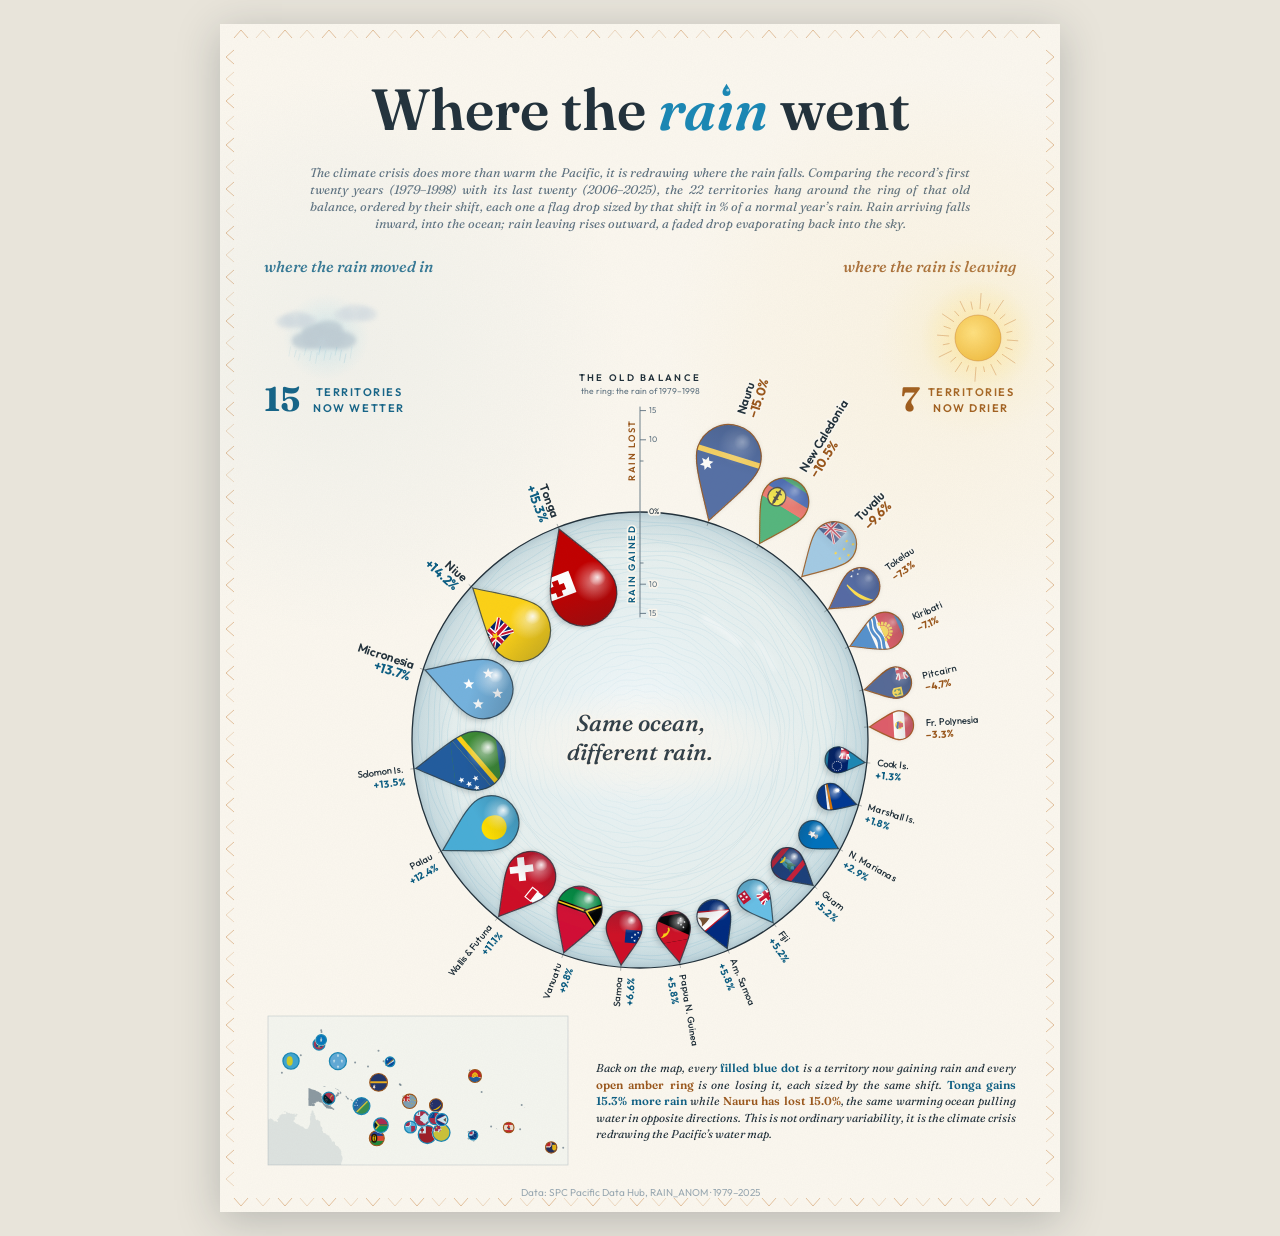
==== commit 5d554791: "1" ====
--- a/poster/a4.html
+++ b/poster/a4.html
@@ -111,7 +111,7 @@
   <stop offset="1" stop-color="#8fd0e8" stop-opacity="0"/></radialGradient><filter id="blc" x="-60%" y="-60%" width="220%" height="220%"><feGaussianBlur stdDeviation="3.2"/></filter><clipPath id="cNR"><path d="M 0.0 -230.0 C 17.9 -260.9 32.5 -282.0 32.5 -296.6 A 32.5 32.5 0 1 0 -32.5 -296.6 C -32.5 -282.0 -17.9 -260.9 0.0 -230.0 Z"/></clipPath><clipPath id="cNC"><path d="M 0.0 -230.0 C 13.1 -252.7 23.8 -268.1 23.8 -278.9 A 23.8 23.8 0 1 0 -23.8 -278.9 C -23.8 -268.1 -13.1 -252.7 0.0 -230.0 Z"/></clipPath><clipPath id="cTV"><path d="M 0.0 -230.0 C 12.3 -251.3 22.4 -265.9 22.4 -275.9 A 22.4 22.4 0 1 0 -22.4 -275.9 C -22.4 -265.9 -12.3 -251.3 0.0 -230.0 Z"/></clipPath><clipPath id="cTK"><path d="M 0.0 -230.0 C 10.4 -248.0 19.0 -260.3 19.0 -268.9 A 19.0 19.0 0 1 0 -19.0 -268.9 C -19.0 -260.3 -10.4 -248.0 0.0 -230.0 Z"/></clipPath><clipPath id="cKI"><path d="M 0.0 -230.0 C 10.2 -247.7 18.6 -259.8 18.6 -268.1 A 18.6 18.6 0 1 0 -18.6 -268.1 C -18.6 -259.8 -10.2 -247.7 0.0 -230.0 Z"/></clipPath><clipPath id="cPN"><path d="M 0.0 -230.0 C 8.6 -244.9 15.7 -255.1 15.7 -262.2 A 15.7 15.7 0 1 0 -15.7 -262.2 C -15.7 -255.1 -8.6 -244.9 0.0 -230.0 Z"/></clipPath><clipPath id="cPF"><path d="M 0.0 -230.0 C 7.9 -243.7 14.4 -253.1 14.4 -259.6 A 14.4 14.4 0 1 0 -14.4 -259.6 C -14.4 -253.1 -7.9 -243.7 0.0 -230.0 Z"/></clipPath><clipPath id="cCK"><path d="M 0.0 -226.0 C 7.2 -213.6 13.1 -205.1 13.1 -199.2 A 13.1 13.1 0 1 1 -13.1 -199.2 C -13.1 -205.1 -7.2 -213.6 0.0 -226.0 Z"/></clipPath><clipPath id="cMH"><path d="M 0.0 -226.0 C 7.4 -213.3 13.4 -204.6 13.4 -198.6 A 13.4 13.4 0 1 1 -13.4 -198.6 C -13.4 -204.6 -7.4 -213.3 0.0 -226.0 Z"/></clipPath><clipPath id="cMP"><path d="M 0.0 -226.0 C 7.7 -212.6 14.1 -203.5 14.1 -197.1 A 14.1 14.1 0 1 1 -14.1 -197.1 C -14.1 -203.5 -7.7 -212.6 0.0 -226.0 Z"/></clipPath><clipPath id="cGU"><path d="M 0.0 -226.0 C 8.9 -210.6 16.3 -200.0 16.3 -192.7 A 16.3 16.3 0 1 1 -16.3 -192.7 C -16.3 -200.0 -8.9 -210.6 0.0 -226.0 Z"/></clipPath><clipPath id="cFJ"><path d="M 0.0 -226.0 C 9.0 -210.5 16.3 -199.9 16.3 -192.6 A 16.3 16.3 0 1 1 -16.3 -192.6 C -16.3 -199.9 -9.0 -210.5 0.0 -226.0 Z"/></clipPath><clipPath id="cAS"><path d="M 0.0 -226.0 C 9.3 -209.9 16.9 -198.9 16.9 -191.3 A 16.9 16.9 0 1 1 -16.9 -191.3 C -16.9 -198.9 -9.3 -209.9 0.0 -226.0 Z"/></clipPath><clipPath id="cPG"><path d="M 0.0 -226.0 C 9.4 -209.8 17.0 -198.7 17.0 -191.1 A 17.0 17.0 0 1 1 -17.0 -191.1 C -17.0 -198.7 -9.4 -209.8 0.0 -226.0 Z"/></clipPath><clipPath id="cWS"><path d="M 0.0 -226.0 C 9.9 -208.9 18.0 -197.2 18.0 -189.2 A 18.0 18.0 0 1 1 -18.0 -189.2 C -18.0 -197.2 -9.9 -208.9 0.0 -226.0 Z"/></clipPath><clipPath id="cVU"><path d="M 0.0 -226.0 C 12.5 -204.4 22.7 -189.6 22.7 -179.4 A 22.7 22.7 0 1 1 -22.7 -179.4 C -22.7 -189.6 -12.5 -204.4 0.0 -226.0 Z"/></clipPath><clipPath id="cWF"><path d="M 0.0 -226.0 C 13.7 -202.3 25.0 -186.1 25.0 -174.8 A 25.0 25.0 0 1 1 -25.0 -174.8 C -25.0 -186.1 -13.7 -202.3 0.0 -226.0 Z"/></clipPath><clipPath id="cPW"><path d="M 0.0 -226.0 C 15.0 -200.0 27.3 -182.3 27.3 -170.0 A 27.3 27.3 0 1 1 -27.3 -170.0 C -27.3 -182.3 -15.0 -200.0 0.0 -226.0 Z"/></clipPath><clipPath id="cSB"><path d="M 0.0 -226.0 C 16.2 -198.0 29.4 -178.9 29.4 -165.6 A 29.4 29.4 0 1 1 -29.4 -165.6 C -29.4 -178.9 -16.2 -198.0 0.0 -226.0 Z"/></clipPath><clipPath id="cFM"><path d="M 0.0 -226.0 C 16.4 -197.7 29.8 -178.3 29.8 -164.9 A 29.8 29.8 0 1 1 -29.8 -164.9 C -29.8 -178.3 -16.4 -197.7 0.0 -226.0 Z"/></clipPath><clipPath id="cNU"><path d="M 0.0 -226.0 C 17.0 -196.6 30.9 -176.5 30.9 -162.6 A 30.9 30.9 0 1 1 -30.9 -162.6 C -30.9 -176.5 -17.0 -196.6 0.0 -226.0 Z"/></clipPath><clipPath id="cTO"><path d="M 0.0 -226.0 C 18.3 -194.4 33.3 -172.8 33.3 -157.8 A 33.3 33.3 0 1 1 -33.3 -157.8 C -33.3 -172.8 -18.3 -194.4 0.0 -226.0 Z"/></clipPath></defs><circle cx="128" cy="330" r="280" fill="url(#washW)"/><circle cx="726" cy="330" r="280" fill="url(#washD)"/><circle cx="420.0" cy="716.0" r="228.0" fill="url(#sea)"/><path d="M 445.3 716.0 L 445.8 717.2 L 446.4 718.4 L 446.7 719.6 L 446.8 720.9 L 446.5 722.0 L 445.9 723.1 L 445.1 724.1 L 444.1 725.0 L 443.2 725.9 L 442.4 726.8 L 441.8 727.7 L 441.5 728.8 L 441.2 730.0 L 441.1 731.3 L 440.8 732.6 L 440.4 733.8 L 439.7 734.8 L 438.7 735.6 L 437.6 736.1 L 436.3 736.5 L 435.0 736.7 L 433.8 736.9 L 432.7 737.3 L 431.8 737.9 L 430.9 738.6 L 430.1 739.5 L 429.2 740.5 L 428.3 741.4 L 427.2 742.1 L 426.1 742.5 L 424.8 742.6 L 423.6 742.4 L 422.3 741.9 L 421.1 741.4 L 420.0 741.0 L 418.9 740.8 L 417.8 740.8 L 416.6 741.0 L 415.4 741.4 L 414.1 741.7 L 412.9 741.9 L 411.6 741.8 L 410.4 741.5 L 409.4 740.8 L 408.5 739.8 L 407.8 738.8 L 407.0 737.7 L 406.3 736.8 L 405.4 736.0 L 404.4 735.5 L 403.3 735.1 L 402.1 734.7 L 400.8 734.3 L 399.7 733.8 L 398.7 733.0 L 398.0 732.0 L 397.6 730.8 L 397.4 729.5 L 397.4 728.2 L 397.3 726.9 L 397.2 725.8 L 396.8 724.7 L 396.2 723.7 L 395.4 722.8 L 394.6 721.8 L 393.8 720.8 L 393.2 719.6 L 392.9 718.4 L 392.9 717.2 L 393.3 716.0 L 393.9 714.8 L 394.6 713.7 L 395.2 712.6 L 395.6 711.6 L 395.8 710.5 L 395.8 709.3 L 395.6 708.1 L 395.4 706.8 L 395.4 705.5 L 395.5 704.2 L 396.0 703.1 L 396.8 702.2 L 397.8 701.4 L 399.0 700.7 L 400.2 700.2 L 401.2 699.6 L 402.1 698.9 L 402.8 698.0 L 403.4 697.0 L 403.9 695.8 L 404.5 694.6 L 405.2 693.5 L 406.1 692.7 L 407.1 692.1 L 408.3 691.8 L 409.6 691.7 L 410.9 691.8 L 412.2 692.0 L 413.4 692.0 L 414.5 691.8 L 415.5 691.4 L 416.6 690.8 L 417.7 690.1 L 418.8 689.5 L 420.0 689.0 L 421.2 688.8 L 422.4 689.0 L 423.6 689.5 L 424.7 690.2 L 425.7 691.0 L 426.7 691.8 L 427.7 692.4 L 428.7 692.8 L 429.9 692.9 L 431.1 693.0 L 432.4 693.0 L 433.7 693.1 L 434.9 693.4 L 436.0 694.0 L 436.9 694.8 L 437.5 695.9 L 438.0 697.2 L 438.4 698.4 L 438.8 699.5 L 439.4 700.5 L 440.1 701.4 L 441.0 702.1 L 442.1 702.8 L 443.2 703.5 L 444.2 704.4 L 445.0 705.3 L 445.5 706.4 L 445.6 707.7 L 445.5 709.0 L 445.3 710.2 L 444.9 711.5 L 444.7 712.7 L 444.7 713.8 L 444.9 714.9 L 445.3 716.0 Z" fill="none" stroke="#1b87b4" stroke-opacity="0.053" stroke-width="0.7"/><path d="M 450.7 716.0 L 450.6 717.4 L 450.8 718.8 L 451.2 720.2 L 451.6 721.7 L 451.9 723.3 L 451.9 724.8 L 451.5 726.2 L 450.7 727.5 L 449.6 728.7 L 448.4 729.7 L 447.3 730.7 L 446.3 731.7 L 445.6 732.9 L 445.1 734.3 L 444.7 735.7 L 444.3 737.3 L 443.8 738.7 L 442.9 739.9 L 441.7 740.9 L 440.3 741.5 L 438.8 741.9 L 437.3 742.2 L 435.8 742.5 L 434.5 743.0 L 433.4 743.7 L 432.3 744.7 L 431.2 745.8 L 430.1 746.9 L 428.8 747.8 L 427.4 748.3 L 425.9 748.4 L 424.4 748.1 L 422.8 747.6 L 421.4 747.1 L 420.0 746.7 L 418.6 746.6 L 417.2 746.8 L 415.8 747.2 L 414.3 747.6 L 412.7 747.9 L 411.2 747.9 L 409.8 747.5 L 408.5 746.7 L 407.3 745.6 L 406.3 744.4 L 405.3 743.3 L 404.3 742.3 L 403.1 741.6 L 401.7 741.1 L 400.3 740.7 L 398.7 740.3 L 397.3 739.8 L 396.1 738.9 L 395.1 737.7 L 394.5 736.3 L 394.1 734.8 L 393.8 733.3 L 393.5 731.8 L 393.0 730.5 L 392.3 729.4 L 391.3 728.3 L 390.2 727.2 L 389.1 726.1 L 388.2 724.8 L 387.7 723.4 L 387.6 721.9 L 387.9 720.4 L 388.4 718.8 L 388.9 717.4 L 389.3 716.0 L 389.4 714.6 L 389.2 713.2 L 388.8 711.8 L 388.4 710.3 L 388.1 708.7 L 388.1 707.2 L 388.5 705.8 L 389.3 704.5 L 390.4 703.3 L 391.6 702.3 L 392.7 701.3 L 393.7 700.3 L 394.4 699.1 L 394.9 697.7 L 395.3 696.3 L 395.7 694.7 L 396.2 693.3 L 397.1 692.1 L 398.3 691.1 L 399.7 690.5 L 401.2 690.1 L 402.7 689.8 L 404.2 689.5 L 405.5 689.0 L 406.6 688.3 L 407.7 687.3 L 408.8 686.2 L 409.9 685.1 L 411.2 684.2 L 412.6 683.7 L 414.1 683.6 L 415.6 683.9 L 417.2 684.4 L 418.6 684.9 L 420.0 685.3 L 421.4 685.4 L 422.8 685.2 L 424.2 684.8 L 425.7 684.4 L 427.3 684.1 L 428.8 684.1 L 430.2 684.5 L 431.5 685.3 L 432.7 686.4 L 433.7 687.6 L 434.7 688.7 L 435.7 689.7 L 436.9 690.4 L 438.3 690.9 L 439.7 691.3 L 441.3 691.7 L 442.7 692.2 L 443.9 693.1 L 444.9 694.3 L 445.5 695.7 L 445.9 697.2 L 446.2 698.7 L 446.5 700.2 L 447.0 701.5 L 447.7 702.6 L 448.7 703.7 L 449.8 704.8 L 450.9 705.9 L 451.8 707.2 L 452.3 708.6 L 452.4 710.1 L 452.1 711.6 L 451.6 713.2 L 451.1 714.6 L 450.7 716.0 Z" fill="none" stroke="#1b87b4" stroke-opacity="0.054" stroke-width="0.7"/><path d="M 456.5 716.0 L 456.7 717.6 L 457.2 719.4 L 457.8 721.1 L 458.1 722.9 L 458.1 724.7 L 457.5 726.4 L 456.5 727.9 L 455.3 729.2 L 454.0 730.5 L 452.9 731.9 L 452.2 733.3 L 451.7 734.9 L 451.3 736.7 L 451.0 738.5 L 450.4 740.2 L 449.4 741.7 L 448.1 742.8 L 446.4 743.6 L 444.7 744.3 L 443.0 744.8 L 441.5 745.5 L 440.1 746.5 L 439.0 747.8 L 437.9 749.2 L 436.7 750.6 L 435.3 751.8 L 433.7 752.5 L 432.0 752.8 L 430.1 752.7 L 428.3 752.4 L 426.6 752.2 L 424.9 752.1 L 423.3 752.5 L 421.7 753.1 L 420.0 753.9 L 418.3 754.5 L 416.5 754.8 L 414.8 754.6 L 413.1 754.0 L 411.6 753.0 L 410.1 751.8 L 408.7 750.9 L 407.2 750.2 L 405.6 749.8 L 403.8 749.6 L 402.0 749.5 L 400.2 749.2 L 398.5 748.6 L 397.1 747.5 L 396.0 746.1 L 395.2 744.4 L 394.4 742.8 L 393.6 741.3 L 392.5 740.0 L 391.2 739.0 L 389.7 738.0 L 388.1 737.1 L 386.7 735.9 L 385.6 734.5 L 385.0 732.9 L 384.8 731.1 L 384.8 729.2 L 384.9 727.4 L 384.8 725.7 L 384.4 724.1 L 383.6 722.6 L 382.7 721.1 L 381.8 719.4 L 381.1 717.7 L 381.0 716.0 L 381.3 714.3 L 382.0 712.6 L 382.9 711.0 L 383.8 709.4 L 384.4 707.9 L 384.7 706.3 L 384.7 704.5 L 384.6 702.7 L 384.6 700.9 L 384.9 699.1 L 385.7 697.5 L 386.8 696.2 L 388.3 695.1 L 389.9 694.1 L 391.3 693.1 L 392.5 692.0 L 393.5 690.6 L 394.2 689.1 L 395.0 687.4 L 395.9 685.8 L 397.1 684.4 L 398.5 683.5 L 400.3 683.0 L 402.1 682.7 L 403.9 682.6 L 405.6 682.3 L 407.2 681.8 L 408.6 681.0 L 410.0 679.9 L 411.5 678.8 L 413.1 677.9 L 414.8 677.3 L 416.5 677.3 L 418.3 677.7 L 420.0 678.4 L 421.7 679.1 L 423.3 679.6 L 424.9 679.8 L 426.6 679.7 L 428.4 679.3 L 430.2 679.1 L 432.0 679.0 L 433.7 679.5 L 435.2 680.3 L 436.6 681.6 L 437.8 683.0 L 438.9 684.4 L 440.1 685.5 L 441.5 686.4 L 443.1 687.0 L 444.9 687.6 L 446.6 688.2 L 448.1 689.1 L 449.4 690.3 L 450.2 691.9 L 450.8 693.6 L 451.1 695.5 L 451.5 697.2 L 452.1 698.7 L 453.0 700.1 L 454.2 701.4 L 455.5 702.7 L 456.7 704.1 L 457.6 705.6 L 458.0 707.3 L 457.9 709.1 L 457.5 710.9 L 457.0 712.7 L 456.6 714.4 L 456.5 716.0 Z" fill="none" stroke="#1b87b4" stroke-opacity="0.056" stroke-width="0.7"/><path d="M 462.9 716.0 L 463.6 718.0 L 464.3 720.0 L 464.5 722.0 L 464.2 724.0 L 463.3 725.9 L 462.0 727.6 L 460.7 729.2 L 459.7 730.9 L 459.0 732.7 L 458.6 734.6 L 458.5 736.7 L 458.1 738.8 L 457.5 740.7 L 456.3 742.4 L 454.7 743.7 L 452.8 744.7 L 451.0 745.6 L 449.3 746.6 L 447.9 747.9 L 446.7 749.5 L 445.7 751.3 L 444.5 753.1 L 443.0 754.5 L 441.3 755.5 L 439.3 756.0 L 437.1 756.1 L 435.1 756.1 L 433.1 756.3 L 431.3 756.9 L 429.5 757.8 L 427.8 759.0 L 426.0 760.0 L 424.0 760.7 L 422.0 760.8 L 420.0 760.4 L 418.0 759.6 L 416.2 758.7 L 414.3 758.0 L 412.4 757.7 L 410.5 757.8 L 408.4 758.1 L 406.3 758.3 L 404.2 758.0 L 402.4 757.3 L 400.7 756.0 L 399.3 754.4 L 398.0 752.8 L 396.7 751.4 L 395.1 750.3 L 393.3 749.5 L 391.3 748.9 L 389.3 748.1 L 387.6 747.0 L 386.2 745.5 L 385.3 743.7 L 384.7 741.6 L 384.2 739.6 L 383.6 737.7 L 382.7 736.1 L 381.4 734.6 L 379.8 733.2 L 378.4 731.6 L 377.3 729.9 L 376.7 727.9 L 376.7 725.9 L 377.1 723.8 L 377.5 721.8 L 377.8 719.8 L 377.6 717.9 L 377.1 716.0 L 376.4 714.0 L 375.7 712.0 L 375.5 710.0 L 375.8 708.0 L 376.7 706.1 L 378.0 704.4 L 379.3 702.8 L 380.3 701.1 L 381.0 699.3 L 381.4 697.4 L 381.5 695.3 L 381.9 693.2 L 382.5 691.3 L 383.7 689.6 L 385.3 688.3 L 387.2 687.3 L 389.0 686.4 L 390.7 685.4 L 392.1 684.1 L 393.3 682.5 L 394.3 680.7 L 395.5 678.9 L 397.0 677.5 L 398.7 676.5 L 400.7 676.0 L 402.9 675.9 L 404.9 675.9 L 406.9 675.7 L 408.7 675.1 L 410.5 674.2 L 412.2 673.0 L 414.0 672.0 L 416.0 671.3 L 418.0 671.2 L 420.0 671.6 L 422.0 672.4 L 423.8 673.3 L 425.7 674.0 L 427.6 674.3 L 429.5 674.2 L 431.6 673.9 L 433.7 673.7 L 435.8 674.0 L 437.6 674.7 L 439.3 676.0 L 440.7 677.6 L 442.0 679.2 L 443.3 680.6 L 444.9 681.7 L 446.7 682.5 L 448.7 683.1 L 450.7 683.9 L 452.4 685.0 L 453.8 686.5 L 454.7 688.3 L 455.3 690.4 L 455.8 692.4 L 456.4 694.3 L 457.3 695.9 L 458.6 697.4 L 460.2 698.8 L 461.6 700.4 L 462.7 702.1 L 463.3 704.1 L 463.3 706.1 L 462.9 708.2 L 462.5 710.2 L 462.2 712.2 L 462.4 714.1 L 462.9 716.0 Z" fill="none" stroke="#1b87b4" stroke-opacity="0.057" stroke-width="0.7"/><path d="M 470.9 716.0 L 470.5 718.3 L 469.5 720.5 L 468.4 722.6 L 467.5 724.6 L 467.0 726.7 L 467.0 729.0 L 467.2 731.3 L 467.2 733.7 L 466.7 736.0 L 465.7 738.0 L 464.0 739.7 L 462.2 741.2 L 460.4 742.7 L 459.0 744.3 L 457.9 746.3 L 457.1 748.4 L 456.3 750.7 L 455.1 752.7 L 453.4 754.3 L 451.4 755.3 L 449.1 756.0 L 446.8 756.6 L 444.7 757.4 L 442.9 758.6 L 441.3 760.2 L 439.6 761.9 L 437.8 763.4 L 435.7 764.4 L 433.4 764.7 L 431.1 764.5 L 428.7 764.1 L 426.5 763.8 L 424.3 764.0 L 422.2 764.7 L 420.0 765.6 L 417.7 766.4 L 415.4 766.6 L 413.2 766.2 L 411.1 765.2 L 409.1 763.9 L 407.1 762.7 L 405.1 761.8 L 403.0 761.4 L 400.6 761.3 L 398.2 761.2 L 395.9 760.7 L 393.9 759.6 L 392.3 758.0 L 390.9 756.0 L 389.7 754.0 L 388.3 752.3 L 386.6 750.9 L 384.6 749.9 L 382.4 748.8 L 380.4 747.6 L 378.9 745.9 L 377.8 743.8 L 377.3 741.5 L 377.0 739.2 L 376.5 736.9 L 375.7 735.0 L 374.4 733.1 L 372.8 731.3 L 371.4 729.4 L 370.4 727.3 L 370.1 725.0 L 370.4 722.7 L 371.1 720.4 L 371.6 718.2 L 371.8 716.0 L 371.5 713.8 L 370.9 711.6 L 370.3 709.3 L 370.1 706.9 L 370.5 704.7 L 371.5 702.6 L 373.0 700.7 L 374.5 698.9 L 375.7 697.1 L 376.4 695.0 L 376.8 692.8 L 377.2 690.4 L 377.8 688.1 L 378.9 686.1 L 380.5 684.5 L 382.5 683.3 L 384.7 682.2 L 386.6 681.1 L 388.3 679.7 L 389.6 677.9 L 390.8 675.9 L 392.2 673.9 L 393.9 672.4 L 396.0 671.4 L 398.3 670.9 L 400.7 670.8 L 403.0 670.7 L 405.1 670.2 L 407.1 669.2 L 409.0 667.9 L 411.0 666.6 L 413.2 665.7 L 415.4 665.4 L 417.7 665.8 L 420.0 666.6 L 422.2 667.4 L 424.3 668.0 L 426.5 668.1 L 428.8 667.8 L 431.1 667.4 L 433.5 667.2 L 435.7 667.6 L 437.7 668.7 L 439.5 670.3 L 441.2 672.0 L 442.9 673.5 L 444.7 674.6 L 446.9 675.3 L 449.2 675.9 L 451.4 676.6 L 453.4 677.7 L 455.0 679.4 L 456.2 681.4 L 457.0 683.7 L 457.9 685.8 L 459.0 687.7 L 460.5 689.3 L 462.3 690.7 L 464.2 692.2 L 465.7 694.0 L 466.7 696.0 L 467.1 698.3 L 467.0 700.7 L 466.9 703.1 L 467.0 705.3 L 467.6 707.4 L 468.6 709.4 L 469.7 711.5 L 470.6 713.7 L 470.9 716.0 Z" fill="none" stroke="#1b87b4" stroke-opacity="0.059" stroke-width="0.7"/><path d="M 474.4 716.0 L 474.0 718.4 L 473.9 720.8 L 473.9 723.3 L 474.1 725.8 L 474.2 728.4 L 474.2 731.0 L 473.9 733.5 L 473.1 735.9 L 472.0 738.2 L 470.5 740.3 L 468.8 742.3 L 467.0 744.1 L 465.3 745.9 L 463.7 747.8 L 462.3 749.8 L 461.1 751.9 L 459.9 754.1 L 458.6 756.3 L 457.1 758.5 L 455.4 760.3 L 453.3 761.9 L 451.1 763.1 L 448.7 764.0 L 446.2 764.6 L 443.7 765.2 L 441.3 765.8 L 439.0 766.6 L 436.8 767.6 L 434.5 768.7 L 432.3 769.9 L 430.0 771.1 L 427.6 772.0 L 425.1 772.5 L 422.5 772.6 L 420.0 772.3 L 417.5 771.6 L 415.1 770.8 L 412.7 770.0 L 410.3 769.2 L 408.0 768.7 L 405.5 768.4 L 403.0 768.2 L 400.5 768.0 L 397.9 767.6 L 395.4 767.0 L 393.1 766.0 L 391.0 764.6 L 389.1 762.9 L 387.4 760.9 L 385.8 758.9 L 384.3 756.9 L 382.6 755.1 L 380.9 753.4 L 379.0 751.8 L 377.0 750.3 L 374.9 748.7 L 373.0 747.0 L 371.3 745.1 L 370.0 742.9 L 369.1 740.5 L 368.5 738.0 L 368.2 735.4 L 368.0 732.9 L 367.7 730.4 L 367.3 728.0 L 366.7 725.7 L 365.9 723.3 L 365.0 720.9 L 364.2 718.5 L 363.6 716.0 L 363.3 713.5 L 363.5 710.9 L 364.1 708.4 L 365.1 706.0 L 366.2 703.7 L 367.4 701.5 L 368.5 699.3 L 369.4 697.0 L 370.1 694.7 L 370.7 692.2 L 371.2 689.8 L 371.9 687.3 L 372.8 684.9 L 374.1 682.6 L 375.7 680.7 L 377.6 679.0 L 379.8 677.5 L 382.0 676.3 L 384.2 675.0 L 386.3 673.7 L 388.2 672.3 L 390.1 670.6 L 391.8 668.9 L 393.7 667.1 L 395.6 665.4 L 397.7 663.9 L 400.1 662.9 L 402.5 662.2 L 405.1 661.9 L 407.7 661.9 L 410.2 662.1 L 412.7 662.2 L 415.2 662.2 L 417.6 661.9 L 420.0 661.5 L 422.5 661.0 L 425.0 660.5 L 427.6 660.2 L 430.1 660.2 L 432.6 660.7 L 435.0 661.6 L 437.3 662.8 L 439.4 664.3 L 441.5 665.8 L 443.5 667.2 L 445.6 668.4 L 447.8 669.5 L 450.1 670.4 L 452.5 671.3 L 454.9 672.3 L 457.1 673.5 L 459.2 675.0 L 461.0 676.8 L 462.4 678.9 L 463.6 681.2 L 464.6 683.6 L 465.5 686.0 L 466.5 688.2 L 467.6 690.4 L 468.9 692.4 L 470.4 694.5 L 471.9 696.5 L 473.3 698.7 L 474.5 701.0 L 475.3 703.4 L 475.7 705.9 L 475.7 708.5 L 475.4 711.0 L 474.9 713.5 L 474.4 716.0 Z" fill="none" stroke="#1b87b4" stroke-opacity="0.060" stroke-width="0.7"/><path d="M 480.5 716.0 L 481.1 718.7 L 481.7 721.5 L 481.9 724.4 L 481.7 727.2 L 480.9 729.9 L 479.7 732.5 L 478.2 734.9 L 476.7 737.3 L 475.2 739.6 L 474.0 742.0 L 473.0 744.5 L 472.1 747.1 L 471.3 749.8 L 470.3 752.5 L 468.9 755.0 L 467.2 757.2 L 465.1 759.1 L 462.7 760.6 L 460.1 761.9 L 457.6 763.2 L 455.2 764.5 L 453.0 766.0 L 450.9 767.8 L 448.9 769.7 L 446.8 771.6 L 444.5 773.3 L 442.0 774.6 L 439.3 775.5 L 436.5 775.9 L 433.7 775.9 L 430.8 775.8 L 428.1 775.6 L 425.4 775.6 L 422.7 775.9 L 420.0 776.5 L 417.3 777.1 L 414.5 777.7 L 411.6 777.9 L 408.8 777.7 L 406.1 776.9 L 403.5 775.7 L 401.1 774.2 L 398.7 772.7 L 396.4 771.2 L 394.0 770.0 L 391.5 769.0 L 388.9 768.1 L 386.2 767.3 L 383.5 766.3 L 381.0 764.9 L 378.8 763.2 L 376.9 761.1 L 375.4 758.7 L 374.1 756.1 L 372.8 753.6 L 371.5 751.2 L 370.0 749.0 L 368.2 746.9 L 366.3 744.9 L 364.4 742.8 L 362.7 740.5 L 361.4 738.0 L 360.5 735.3 L 360.1 732.5 L 360.1 729.7 L 360.2 726.8 L 360.4 724.1 L 360.4 721.4 L 360.1 718.7 L 359.5 716.0 L 358.9 713.3 L 358.3 710.5 L 358.1 707.6 L 358.3 704.8 L 359.1 702.1 L 360.3 699.5 L 361.8 697.1 L 363.3 694.7 L 364.8 692.4 L 366.0 690.0 L 367.0 687.5 L 367.9 684.9 L 368.7 682.2 L 369.7 679.5 L 371.1 677.0 L 372.8 674.8 L 374.9 672.9 L 377.3 671.4 L 379.9 670.1 L 382.4 668.8 L 384.8 667.5 L 387.0 666.0 L 389.1 664.2 L 391.1 662.3 L 393.2 660.4 L 395.5 658.7 L 398.0 657.4 L 400.7 656.5 L 403.5 656.1 L 406.3 656.1 L 409.2 656.2 L 411.9 656.4 L 414.6 656.4 L 417.3 656.1 L 420.0 655.5 L 422.7 654.9 L 425.5 654.3 L 428.4 654.1 L 431.2 654.3 L 433.9 655.1 L 436.5 656.3 L 438.9 657.8 L 441.3 659.3 L 443.6 660.8 L 446.0 662.0 L 448.5 663.0 L 451.1 663.9 L 453.8 664.7 L 456.5 665.7 L 459.0 667.1 L 461.2 668.8 L 463.1 670.9 L 464.6 673.3 L 465.9 675.9 L 467.2 678.4 L 468.5 680.8 L 470.0 683.0 L 471.8 685.1 L 473.7 687.1 L 475.6 689.2 L 477.3 691.5 L 478.6 694.0 L 479.5 696.7 L 479.9 699.5 L 479.9 702.3 L 479.8 705.2 L 479.6 707.9 L 479.6 710.6 L 479.9 713.3 L 480.5 716.0 Z" fill="none" stroke="#1b87b4" stroke-opacity="0.062" stroke-width="0.7"/><path d="M 486.1 716.0 L 486.8 719.0 L 487.4 722.1 L 487.7 725.2 L 487.5 728.2 L 486.7 731.2 L 485.3 734.0 L 483.7 736.7 L 482.0 739.3 L 480.5 741.9 L 479.3 744.5 L 478.4 747.4 L 477.5 750.4 L 476.6 753.4 L 475.3 756.2 L 473.6 758.8 L 471.4 760.9 L 468.9 762.7 L 466.1 764.3 L 463.5 765.8 L 461.0 767.4 L 458.7 769.3 L 456.6 771.4 L 454.5 773.7 L 452.2 775.9 L 449.7 777.7 L 446.9 779.0 L 443.9 779.8 L 440.8 780.1 L 437.7 780.2 L 434.7 780.3 L 431.7 780.7 L 428.9 781.4 L 426.0 782.3 L 423.0 783.3 L 420.0 784.1 L 416.9 784.5 L 413.9 784.2 L 410.9 783.4 L 408.0 782.1 L 405.2 780.8 L 402.5 779.5 L 399.7 778.5 L 396.8 777.9 L 393.8 777.4 L 390.7 776.9 L 387.7 776.1 L 384.8 774.9 L 382.3 773.1 L 380.1 770.9 L 378.2 768.4 L 376.4 765.9 L 374.5 763.6 L 372.5 761.5 L 370.1 759.6 L 367.6 757.8 L 365.2 755.8 L 362.9 753.7 L 361.1 751.2 L 359.9 748.4 L 359.0 745.4 L 358.5 742.3 L 358.1 739.2 L 357.5 736.3 L 356.5 733.5 L 355.3 730.8 L 353.9 728.0 L 352.7 725.1 L 351.8 722.1 L 351.5 719.1 L 351.8 716.0 L 352.6 713.0 L 353.6 710.0 L 354.6 707.1 L 355.3 704.3 L 355.7 701.3 L 355.9 698.3 L 356.0 695.2 L 356.3 692.1 L 357.0 689.1 L 358.3 686.3 L 360.1 683.8 L 362.2 681.5 L 364.5 679.4 L 366.7 677.3 L 368.6 675.0 L 370.3 672.5 L 371.8 669.9 L 373.3 667.2 L 375.1 664.6 L 377.3 662.4 L 379.8 660.6 L 382.6 659.3 L 385.6 658.4 L 388.6 657.6 L 391.4 656.7 L 394.2 655.5 L 396.7 654.1 L 399.3 652.4 L 402.0 650.7 L 404.8 649.4 L 407.8 648.5 L 410.8 648.3 L 413.9 648.6 L 417.0 649.2 L 420.0 649.8 L 423.0 650.3 L 425.9 650.4 L 428.9 650.3 L 432.0 650.0 L 435.1 649.8 L 438.2 650.0 L 441.2 650.8 L 444.0 652.1 L 446.5 653.9 L 448.9 655.9 L 451.3 657.8 L 453.7 659.6 L 456.3 661.0 L 459.1 662.2 L 461.9 663.4 L 464.8 664.8 L 467.3 666.5 L 469.5 668.6 L 471.3 671.2 L 472.6 674.0 L 473.8 676.9 L 475.0 679.7 L 476.4 682.3 L 478.1 684.7 L 480.1 687.1 L 482.0 689.5 L 483.8 692.0 L 485.2 694.8 L 486.0 697.8 L 486.2 700.9 L 486.1 704.0 L 485.8 707.1 L 485.6 710.1 L 485.7 713.1 L 486.1 716.0 Z" fill="none" stroke="#1b87b4" stroke-opacity="0.064" stroke-width="0.7"/><path d="M 492.4 716.0 L 491.7 719.2 L 491.3 722.4 L 491.3 725.7 L 491.6 729.0 L 491.8 732.4 L 491.6 735.8 L 490.8 739.0 L 489.3 742.0 L 487.4 744.8 L 485.2 747.4 L 483.2 750.0 L 481.5 752.7 L 480.1 755.7 L 478.9 758.8 L 477.6 761.9 L 476.0 764.9 L 473.8 767.5 L 471.2 769.5 L 468.2 771.2 L 465.1 772.6 L 462.2 774.0 L 459.4 775.7 L 456.9 777.8 L 454.5 780.1 L 452.0 782.4 L 449.2 784.3 L 446.2 785.7 L 442.9 786.4 L 439.5 786.6 L 436.1 786.6 L 432.8 786.6 L 429.6 786.9 L 426.5 787.7 L 423.3 788.7 L 420.0 789.7 L 416.7 790.2 L 413.3 790.2 L 410.1 789.4 L 406.9 788.1 L 403.9 786.6 L 400.9 785.2 L 397.9 784.1 L 394.7 783.4 L 391.4 782.9 L 388.0 782.4 L 384.8 781.4 L 381.8 779.9 L 379.2 777.8 L 376.9 775.3 L 374.9 772.6 L 372.8 770.0 L 370.5 767.7 L 368.0 765.7 L 365.2 763.9 L 362.4 761.9 L 359.9 759.7 L 357.9 757.0 L 356.4 754.0 L 355.5 750.7 L 354.8 747.4 L 354.0 744.2 L 353.0 741.2 L 351.5 738.2 L 349.8 735.4 L 348.2 732.4 L 346.9 729.3 L 346.2 726.0 L 346.2 722.6 L 346.8 719.3 L 347.6 716.0 L 348.3 712.8 L 348.7 709.6 L 348.7 706.3 L 348.4 703.0 L 348.2 699.6 L 348.4 696.2 L 349.2 693.0 L 350.7 690.0 L 352.6 687.2 L 354.8 684.6 L 356.8 682.0 L 358.5 679.3 L 359.9 676.3 L 361.1 673.2 L 362.4 670.1 L 364.0 667.1 L 366.2 664.5 L 368.8 662.5 L 371.8 660.8 L 374.9 659.4 L 377.8 658.0 L 380.6 656.3 L 383.1 654.2 L 385.5 651.9 L 388.0 649.6 L 390.8 647.7 L 393.8 646.3 L 397.1 645.6 L 400.5 645.4 L 403.9 645.4 L 407.2 645.4 L 410.4 645.1 L 413.5 644.3 L 416.7 643.3 L 420.0 642.3 L 423.3 641.8 L 426.7 641.8 L 429.9 642.6 L 433.1 643.9 L 436.1 645.4 L 439.1 646.8 L 442.1 647.9 L 445.3 648.6 L 448.6 649.1 L 452.0 649.6 L 455.2 650.6 L 458.2 652.1 L 460.8 654.2 L 463.1 656.7 L 465.1 659.4 L 467.2 662.0 L 469.5 664.3 L 472.0 666.3 L 474.8 668.1 L 477.6 670.1 L 480.1 672.3 L 482.1 675.0 L 483.6 678.0 L 484.5 681.3 L 485.2 684.6 L 486.0 687.8 L 487.0 690.8 L 488.5 693.8 L 490.2 696.6 L 491.8 699.6 L 493.1 702.7 L 493.8 706.0 L 493.8 709.4 L 493.2 712.7 L 492.4 716.0 Z" fill="none" stroke="#1b87b4" stroke-opacity="0.066" stroke-width="0.7"/><path d="M 500.2 716.0 L 500.3 719.6 L 499.6 723.2 L 498.3 726.6 L 496.8 729.9 L 495.5 733.2 L 494.7 736.6 L 494.4 740.2 L 494.1 743.8 L 493.6 747.4 L 492.4 750.9 L 490.6 754.0 L 488.1 756.7 L 485.4 759.2 L 482.8 761.6 L 480.6 764.3 L 478.7 767.3 L 477.0 770.5 L 475.1 773.7 L 472.9 776.5 L 470.1 778.8 L 466.8 780.4 L 463.3 781.7 L 459.9 782.8 L 456.7 784.2 L 453.7 786.0 L 450.9 788.2 L 447.9 790.4 L 444.8 792.3 L 441.4 793.5 L 437.8 793.9 L 434.1 793.7 L 430.5 793.3 L 426.9 793.2 L 423.5 793.5 L 420.0 794.2 L 416.4 795.1 L 412.8 795.7 L 409.2 795.7 L 405.7 794.8 L 402.3 793.3 L 399.2 791.5 L 396.0 789.8 L 392.8 788.5 L 389.4 787.6 L 385.8 787.0 L 382.2 786.2 L 378.8 785.0 L 375.8 783.0 L 373.2 780.4 L 371.0 777.5 L 368.8 774.6 L 366.5 772.0 L 363.8 769.7 L 360.9 767.6 L 357.9 765.6 L 355.1 763.1 L 352.9 760.3 L 351.4 757.0 L 350.4 753.4 L 349.7 749.9 L 348.7 746.5 L 347.4 743.2 L 345.6 740.2 L 343.7 737.1 L 342.0 733.8 L 340.9 730.4 L 340.6 726.8 L 341.0 723.1 L 341.7 719.5 L 342.4 716.0 L 342.6 712.5 L 342.4 709.0 L 341.9 705.4 L 341.5 701.8 L 341.7 698.1 L 342.6 694.6 L 344.3 691.4 L 346.4 688.4 L 348.5 685.4 L 350.2 682.4 L 351.6 679.2 L 352.6 675.7 L 353.7 672.2 L 355.1 668.9 L 357.2 665.9 L 359.8 663.4 L 362.9 661.4 L 366.1 659.6 L 369.0 657.6 L 371.7 655.4 L 374.0 652.7 L 376.4 649.9 L 379.0 647.3 L 381.9 645.2 L 385.2 643.8 L 388.8 643.1 L 392.5 642.7 L 396.0 642.2 L 399.4 641.3 L 402.7 640.0 L 405.9 638.4 L 409.3 637.0 L 412.8 636.0 L 416.4 635.8 L 420.0 636.4 L 423.5 637.4 L 427.0 638.5 L 430.4 639.3 L 433.9 639.5 L 437.5 639.5 L 441.1 639.4 L 444.8 639.7 L 448.2 640.8 L 451.4 642.5 L 454.3 644.8 L 457.0 647.3 L 459.7 649.5 L 462.7 651.3 L 466.0 652.7 L 469.4 654.1 L 472.6 655.7 L 475.6 657.9 L 477.9 660.6 L 479.7 663.8 L 481.3 667.2 L 482.8 670.4 L 484.6 673.3 L 486.9 676.0 L 489.4 678.6 L 491.9 681.4 L 493.9 684.4 L 495.2 687.8 L 495.7 691.4 L 495.8 695.1 L 495.9 698.7 L 496.2 702.2 L 497.0 705.6 L 498.2 709.0 L 499.4 712.4 L 500.2 716.0 Z" fill="none" stroke="#1b87b4" stroke-opacity="0.068" stroke-width="0.7"/><path d="M 505.6 716.0 L 504.8 719.8 L 503.8 723.5 L 502.8 727.2 L 502.0 730.9 L 501.3 734.6 L 500.8 738.3 L 500.3 742.1 L 499.7 745.9 L 498.9 749.7 L 497.7 753.4 L 496.0 756.9 L 493.8 760.1 L 491.3 763.1 L 488.5 765.8 L 485.7 768.4 L 482.9 770.9 L 480.2 773.6 L 477.7 776.3 L 475.2 779.2 L 472.8 782.2 L 470.2 785.1 L 467.3 787.7 L 464.2 790.1 L 460.9 791.9 L 457.2 793.3 L 453.5 794.4 L 449.7 795.1 L 445.9 795.7 L 442.2 796.4 L 438.5 797.2 L 434.9 798.2 L 431.3 799.3 L 427.6 800.5 L 423.8 801.5 L 420.0 802.1 L 416.1 802.2 L 412.3 801.8 L 408.5 800.9 L 404.8 799.7 L 401.2 798.2 L 397.7 796.7 L 394.3 795.2 L 390.7 794.0 L 387.1 792.9 L 383.4 791.9 L 379.7 790.9 L 376.0 789.6 L 372.5 787.9 L 369.3 785.8 L 366.3 783.3 L 363.7 780.4 L 361.4 777.3 L 359.2 774.1 L 357.1 771.0 L 354.9 767.9 L 352.5 765.0 L 350.0 762.2 L 347.5 759.3 L 344.9 756.4 L 342.6 753.3 L 340.7 749.9 L 339.2 746.3 L 338.3 742.6 L 337.7 738.7 L 337.5 734.8 L 337.4 731.0 L 337.3 727.2 L 337.1 723.5 L 336.6 719.7 L 336.0 716.0 L 335.4 712.2 L 334.9 708.3 L 334.8 704.5 L 335.1 700.6 L 336.0 696.8 L 337.3 693.2 L 339.0 689.7 L 341.0 686.3 L 343.0 683.1 L 344.9 679.8 L 346.6 676.5 L 348.2 673.1 L 349.8 669.6 L 351.3 666.1 L 353.1 662.6 L 355.2 659.3 L 357.6 656.4 L 360.5 653.7 L 363.7 651.5 L 367.0 649.6 L 370.5 647.9 L 373.9 646.2 L 377.3 644.5 L 380.5 642.6 L 383.7 640.6 L 386.8 638.4 L 390.1 636.3 L 393.5 634.4 L 397.1 632.9 L 400.8 631.9 L 404.6 631.4 L 408.5 631.3 L 412.4 631.6 L 416.2 632.0 L 420.0 632.5 L 423.7 632.8 L 427.5 632.9 L 431.3 632.9 L 435.1 632.8 L 439.0 632.8 L 442.9 633.2 L 446.7 634.0 L 450.3 635.2 L 453.8 637.0 L 457.0 639.2 L 460.1 641.5 L 463.0 644.0 L 466.0 646.4 L 469.0 648.6 L 472.1 650.7 L 475.3 652.7 L 478.6 654.7 L 481.8 656.9 L 484.8 659.4 L 487.5 662.2 L 489.7 665.3 L 491.6 668.8 L 493.0 672.4 L 494.3 676.0 L 495.4 679.7 L 496.6 683.2 L 498.0 686.7 L 499.5 690.2 L 501.2 693.6 L 502.8 697.1 L 504.3 700.7 L 505.4 704.4 L 505.9 708.3 L 506.0 712.1 L 505.6 716.0 Z" fill="none" stroke="#1b87b4" stroke-opacity="0.071" stroke-width="0.7"/><path d="M 510.6 716.0 L 511.3 720.1 L 511.6 724.2 L 511.4 728.4 L 510.5 732.4 L 509.1 736.3 L 507.3 740.1 L 505.4 743.8 L 503.6 747.4 L 502.0 751.0 L 500.6 754.8 L 499.3 758.7 L 498.0 762.6 L 496.5 766.5 L 494.5 770.1 L 492.1 773.5 L 489.1 776.4 L 485.9 779.0 L 482.4 781.3 L 479.0 783.5 L 475.6 785.7 L 472.4 788.2 L 469.4 790.8 L 466.3 793.5 L 463.2 796.3 L 459.8 798.7 L 456.2 800.8 L 452.4 802.2 L 448.3 803.1 L 444.2 803.6 L 440.0 803.8 L 436.0 804.0 L 432.0 804.3 L 428.0 804.9 L 424.0 805.7 L 420.0 806.6 L 415.9 807.3 L 411.8 807.6 L 407.6 807.4 L 403.6 806.5 L 399.7 805.1 L 395.9 803.3 L 392.2 801.4 L 388.6 799.6 L 385.0 798.0 L 381.2 796.6 L 377.3 795.3 L 373.4 794.0 L 369.5 792.5 L 365.9 790.5 L 362.5 788.1 L 359.6 785.1 L 357.0 781.9 L 354.7 778.4 L 352.5 775.0 L 350.3 771.6 L 347.8 768.4 L 345.2 765.4 L 342.5 762.3 L 339.7 759.2 L 337.3 755.8 L 335.2 752.2 L 333.8 748.4 L 332.9 744.3 L 332.4 740.2 L 332.2 736.0 L 332.0 732.0 L 331.7 728.0 L 331.1 724.0 L 330.3 720.0 L 329.4 716.0 L 328.7 711.9 L 328.4 707.8 L 328.6 703.6 L 329.5 699.6 L 330.9 695.7 L 332.7 691.9 L 334.6 688.2 L 336.4 684.6 L 338.0 681.0 L 339.4 677.2 L 340.7 673.3 L 342.0 669.4 L 343.5 665.5 L 345.5 661.9 L 347.9 658.5 L 350.9 655.6 L 354.1 653.0 L 357.6 650.7 L 361.0 648.5 L 364.4 646.3 L 367.6 643.8 L 370.6 641.2 L 373.7 638.5 L 376.8 635.7 L 380.2 633.3 L 383.8 631.2 L 387.6 629.8 L 391.7 628.9 L 395.8 628.4 L 400.0 628.2 L 404.0 628.0 L 408.0 627.7 L 412.0 627.1 L 416.0 626.3 L 420.0 625.4 L 424.1 624.7 L 428.2 624.4 L 432.4 624.6 L 436.4 625.5 L 440.3 626.9 L 444.1 628.7 L 447.8 630.6 L 451.4 632.4 L 455.0 634.0 L 458.8 635.4 L 462.7 636.7 L 466.6 638.0 L 470.5 639.5 L 474.1 641.5 L 477.5 643.9 L 480.4 646.9 L 483.0 650.1 L 485.3 653.6 L 487.5 657.0 L 489.7 660.4 L 492.2 663.6 L 494.8 666.6 L 497.5 669.7 L 500.3 672.8 L 502.7 676.2 L 504.8 679.8 L 506.2 683.6 L 507.1 687.7 L 507.6 691.8 L 507.8 696.0 L 508.0 700.0 L 508.3 704.0 L 508.9 708.0 L 509.7 712.0 L 510.6 716.0 Z" fill="none" stroke="#1b87b4" stroke-opacity="0.073" stroke-width="0.7"/><path d="M 517.5 716.0 L 517.9 720.4 L 517.7 724.8 L 516.7 729.1 L 515.2 733.3 L 513.5 737.3 L 511.8 741.3 L 510.3 745.4 L 509.2 749.5 L 508.2 753.7 L 507.3 758.0 L 506.0 762.3 L 504.2 766.3 L 501.8 770.0 L 498.8 773.3 L 495.5 776.2 L 492.1 779.0 L 488.8 781.7 L 485.6 784.7 L 482.8 787.8 L 480.0 791.2 L 477.0 794.5 L 473.9 797.6 L 470.3 800.2 L 466.4 802.2 L 462.2 803.6 L 457.9 804.6 L 453.6 805.5 L 449.4 806.4 L 445.3 807.6 L 441.3 809.1 L 437.2 810.8 L 433.1 812.4 L 428.8 813.5 L 424.4 814.0 L 420.0 813.8 L 415.6 813.0 L 411.4 811.8 L 407.2 810.5 L 403.0 809.5 L 398.8 808.7 L 394.5 808.3 L 390.2 807.9 L 385.8 807.2 L 381.5 806.1 L 377.4 804.4 L 373.7 802.0 L 370.3 799.2 L 367.1 796.1 L 364.0 793.1 L 360.8 790.3 L 357.4 787.7 L 353.7 785.3 L 350.0 782.9 L 346.5 780.2 L 343.3 777.1 L 340.7 773.6 L 338.6 769.7 L 337.0 765.6 L 335.7 761.4 L 334.3 757.3 L 332.7 753.3 L 330.7 749.5 L 328.6 745.7 L 326.5 741.8 L 324.7 737.8 L 323.5 733.5 L 322.9 729.1 L 323.1 724.7 L 323.7 720.3 L 324.4 716.0 L 325.0 711.7 L 325.4 707.5 L 325.4 703.2 L 325.3 698.8 L 325.2 694.4 L 325.7 690.0 L 326.7 685.7 L 328.4 681.6 L 330.7 677.8 L 333.3 674.2 L 336.0 670.8 L 338.4 667.3 L 340.6 663.6 L 342.6 659.8 L 344.5 655.8 L 346.7 651.9 L 349.2 648.3 L 352.2 645.1 L 355.7 642.4 L 359.6 640.2 L 363.6 638.3 L 367.5 636.5 L 371.3 634.5 L 374.9 632.2 L 378.4 629.7 L 382.0 627.1 L 385.7 624.7 L 389.7 622.8 L 393.9 621.5 L 398.3 620.9 L 402.7 620.8 L 407.1 621.0 L 411.5 621.2 L 415.7 621.1 L 420.0 620.7 L 424.3 620.1 L 428.7 619.5 L 433.1 619.2 L 437.5 619.5 L 441.8 620.5 L 445.9 622.1 L 449.8 624.2 L 453.6 626.4 L 457.4 628.6 L 461.2 630.4 L 465.2 632.0 L 469.4 633.4 L 473.5 634.9 L 477.5 636.9 L 481.2 639.3 L 484.4 642.3 L 487.2 645.7 L 489.6 649.4 L 491.9 653.2 L 494.3 656.8 L 496.9 660.1 L 499.8 663.3 L 502.8 666.5 L 505.7 669.9 L 508.2 673.5 L 510.2 677.4 L 511.5 681.7 L 512.3 686.0 L 512.6 690.4 L 513.0 694.8 L 513.5 699.0 L 514.3 703.2 L 515.4 707.4 L 516.5 711.7 L 517.5 716.0 Z" fill="none" stroke="#1b87b4" stroke-opacity="0.075" stroke-width="0.7"/><path d="M 523.9 716.0 L 523.1 720.6 L 521.8 725.2 L 520.4 729.6 L 519.2 734.0 L 518.4 738.5 L 518.0 743.0 L 517.6 747.7 L 516.9 752.4 L 515.6 756.9 L 513.6 761.1 L 510.9 764.9 L 507.8 768.4 L 504.6 771.8 L 501.6 775.3 L 498.9 779.0 L 496.5 782.9 L 494.2 786.9 L 491.5 790.8 L 488.4 794.3 L 484.8 797.2 L 480.7 799.5 L 476.3 801.3 L 472.0 803.0 L 467.8 804.8 L 463.8 807.0 L 459.9 809.5 L 456.1 812.1 L 452.0 814.4 L 447.7 816.2 L 443.1 817.3 L 438.4 817.5 L 433.7 817.3 L 429.1 816.9 L 424.5 816.8 L 420.0 817.0 L 415.4 817.5 L 410.8 818.2 L 406.1 818.6 L 401.4 818.3 L 396.9 817.3 L 392.5 815.5 L 388.4 813.2 L 384.4 810.9 L 380.4 808.7 L 376.2 807.0 L 371.8 805.5 L 367.4 804.1 L 363.0 802.4 L 358.9 800.1 L 355.2 797.2 L 352.1 793.7 L 349.3 789.9 L 346.8 786.0 L 344.0 782.4 L 341.1 779.0 L 337.8 775.7 L 334.4 772.5 L 331.1 769.1 L 328.4 765.3 L 326.4 761.1 L 325.1 756.6 L 324.3 751.9 L 323.6 747.3 L 322.8 742.8 L 321.6 738.5 L 320.0 734.1 L 318.3 729.8 L 316.9 725.3 L 316.1 720.7 L 316.1 716.0 L 316.9 711.4 L 318.2 706.8 L 319.6 702.4 L 320.8 698.0 L 321.6 693.5 L 322.0 689.0 L 322.4 684.3 L 323.1 679.6 L 324.4 675.1 L 326.4 670.9 L 329.1 667.1 L 332.2 663.6 L 335.4 660.2 L 338.4 656.7 L 341.1 653.0 L 343.5 649.1 L 345.8 645.1 L 348.5 641.2 L 351.6 637.7 L 355.2 634.8 L 359.3 632.5 L 363.7 630.7 L 368.0 629.0 L 372.2 627.2 L 376.2 625.0 L 380.1 622.5 L 383.9 619.9 L 388.0 617.6 L 392.3 615.8 L 396.9 614.7 L 401.6 614.5 L 406.3 614.7 L 410.9 615.1 L 415.5 615.2 L 420.0 615.0 L 424.6 614.5 L 429.2 613.8 L 433.9 613.4 L 438.6 613.7 L 443.1 614.7 L 447.5 616.5 L 451.6 618.8 L 455.6 621.1 L 459.6 623.3 L 463.8 625.0 L 468.2 626.5 L 472.6 627.9 L 477.0 629.6 L 481.1 631.9 L 484.8 634.8 L 487.9 638.3 L 490.7 642.1 L 493.2 646.0 L 496.0 649.6 L 498.9 653.0 L 502.2 656.3 L 505.6 659.5 L 508.9 662.9 L 511.6 666.7 L 513.6 670.9 L 514.9 675.4 L 515.7 680.1 L 516.4 684.7 L 517.2 689.2 L 518.4 693.5 L 520.0 697.9 L 521.7 702.2 L 523.1 706.7 L 523.9 711.3 L 523.9 716.0 Z" fill="none" stroke="#1b87b4" stroke-opacity="0.078" stroke-width="0.7"/><path d="M 527.8 716.0 L 528.8 720.9 L 529.3 725.8 L 528.9 730.8 L 527.7 735.5 L 525.7 740.1 L 523.5 744.6 L 521.5 749.0 L 520.0 753.5 L 518.8 758.2 L 517.8 763.1 L 516.4 767.9 L 514.4 772.4 L 511.5 776.4 L 508.0 780.0 L 504.2 783.2 L 500.5 786.3 L 497.1 789.7 L 494.1 793.5 L 491.2 797.4 L 488.1 801.4 L 484.6 804.9 L 480.5 807.7 L 476.0 809.7 L 471.2 811.2 L 466.5 812.5 L 461.9 814.1 L 457.6 816.1 L 453.3 818.5 L 449.0 820.9 L 444.4 822.9 L 439.6 824.1 L 434.7 824.4 L 429.7 824.0 L 424.8 823.3 L 420.0 822.8 L 415.2 822.7 L 410.4 823.0 L 405.4 823.5 L 400.5 823.7 L 395.5 823.2 L 390.8 821.7 L 386.4 819.5 L 382.1 816.9 L 378.0 814.3 L 373.7 812.1 L 369.2 810.4 L 364.5 808.8 L 359.8 807.1 L 355.4 804.9 L 351.5 801.9 L 348.2 798.2 L 345.3 794.1 L 342.6 790.0 L 339.7 786.2 L 336.4 782.7 L 332.8 779.4 L 329.1 776.0 L 325.8 772.3 L 323.2 768.1 L 321.4 763.5 L 320.3 758.6 L 319.4 753.7 L 318.5 749.0 L 317.1 744.4 L 315.2 739.9 L 313.2 735.4 L 311.5 730.7 L 310.5 725.9 L 310.5 720.9 L 311.2 716.0 L 312.4 711.2 L 313.5 706.4 L 314.3 701.7 L 314.5 696.9 L 314.6 691.9 L 314.7 687.0 L 315.5 682.1 L 317.2 677.4 L 319.6 673.1 L 322.6 669.1 L 325.7 665.2 L 328.4 661.3 L 330.7 657.1 L 332.8 652.6 L 334.9 648.1 L 337.4 643.8 L 340.6 640.0 L 344.4 636.9 L 348.6 634.3 L 353.0 632.0 L 357.2 629.6 L 361.2 626.9 L 364.9 623.7 L 368.6 620.4 L 372.5 617.4 L 376.8 614.9 L 381.5 613.3 L 386.4 612.5 L 391.3 612.1 L 396.2 611.8 L 400.9 611.0 L 405.6 609.8 L 410.3 608.3 L 415.1 606.9 L 420.0 606.2 L 424.9 606.3 L 429.8 607.3 L 434.5 608.9 L 439.1 610.6 L 443.7 612.0 L 448.5 612.9 L 453.3 613.5 L 458.3 614.1 L 463.1 615.1 L 467.7 617.0 L 471.9 619.6 L 475.6 622.9 L 479.2 626.4 L 482.8 629.6 L 486.6 632.5 L 490.7 635.1 L 495.0 637.6 L 499.1 640.3 L 502.8 643.7 L 505.7 647.6 L 508.0 652.0 L 509.9 656.6 L 511.8 661.2 L 514.0 665.4 L 516.6 669.5 L 519.4 673.5 L 522.2 677.6 L 524.5 682.1 L 525.9 686.8 L 526.4 691.7 L 526.4 696.7 L 526.2 701.6 L 526.3 706.4 L 526.8 711.2 L 527.8 716.0 Z" fill="none" stroke="#1b87b4" stroke-opacity="0.080" stroke-width="0.7"/><path d="M 534.7 716.0 L 533.8 721.1 L 532.7 726.1 L 531.6 731.1 L 530.7 736.1 L 530.0 741.1 L 529.3 746.2 L 528.6 751.3 L 527.6 756.4 L 526.3 761.4 L 524.4 766.3 L 521.9 770.8 L 518.9 775.1 L 515.5 779.1 L 512.0 782.8 L 508.3 786.5 L 504.8 790.1 L 501.4 793.8 L 498.0 797.6 L 494.7 801.5 L 491.3 805.4 L 487.7 809.2 L 483.7 812.5 L 479.4 815.4 L 474.8 817.8 L 469.9 819.6 L 464.9 821.1 L 459.9 822.2 L 454.9 823.3 L 449.9 824.5 L 445.1 825.8 L 440.2 827.3 L 435.3 828.8 L 430.3 830.2 L 425.2 831.2 L 420.0 831.7 L 414.8 831.7 L 409.6 831.0 L 404.6 829.8 L 399.6 828.2 L 394.8 826.4 L 390.0 824.7 L 385.2 823.0 L 380.4 821.5 L 375.5 820.2 L 370.5 818.7 L 365.6 817.1 L 360.8 815.1 L 356.2 812.6 L 352.0 809.6 L 348.1 806.2 L 344.6 802.3 L 341.3 798.3 L 338.3 794.2 L 335.2 790.1 L 332.0 786.2 L 328.7 782.3 L 325.3 778.5 L 321.9 774.6 L 318.7 770.5 L 315.9 766.2 L 313.5 761.5 L 311.7 756.6 L 310.5 751.6 L 309.7 746.4 L 309.2 741.3 L 308.9 736.2 L 308.4 731.1 L 307.9 726.1 L 307.1 721.1 L 306.3 716.0 L 305.6 710.9 L 305.3 705.7 L 305.4 700.5 L 306.0 695.3 L 307.3 690.3 L 309.2 685.4 L 311.4 680.7 L 313.8 676.2 L 316.3 671.7 L 318.6 667.2 L 320.8 662.6 L 322.9 658.0 L 325.0 653.3 L 327.2 648.6 L 329.8 644.1 L 332.8 639.8 L 336.3 636.0 L 340.2 632.6 L 344.5 629.6 L 348.9 626.9 L 353.5 624.4 L 357.9 621.9 L 362.3 619.4 L 366.6 616.7 L 370.8 613.9 L 375.2 611.1 L 379.6 608.4 L 384.3 606.1 L 389.2 604.4 L 394.2 603.2 L 399.4 602.6 L 404.6 602.5 L 409.8 602.7 L 414.9 603.1 L 420.0 603.4 L 425.0 603.6 L 430.1 603.6 L 435.2 603.5 L 440.4 603.5 L 445.6 603.8 L 450.8 604.5 L 455.8 605.8 L 460.6 607.7 L 465.2 610.2 L 469.6 613.0 L 473.8 616.0 L 477.9 619.1 L 482.0 622.1 L 486.2 624.9 L 490.5 627.6 L 494.8 630.3 L 499.2 633.2 L 503.3 636.3 L 507.1 639.9 L 510.6 643.8 L 513.5 648.1 L 515.9 652.7 L 518.0 657.5 L 519.8 662.3 L 521.6 667.1 L 523.5 671.8 L 525.5 676.4 L 527.7 681.0 L 529.8 685.7 L 531.9 690.5 L 533.6 695.4 L 534.7 700.5 L 535.3 705.6 L 535.3 710.8 L 534.7 716.0 Z" fill="none" stroke="#1b87b4" stroke-opacity="0.083" stroke-width="0.7"/><path d="M 541.7 716.0 L 541.6 721.5 L 540.7 726.9 L 539.3 732.2 L 537.6 737.3 L 535.8 742.4 L 534.1 747.5 L 532.7 752.6 L 531.4 757.8 L 530.2 763.1 L 528.8 768.4 L 526.9 773.5 L 524.5 778.4 L 521.5 783.0 L 517.9 787.1 L 513.9 790.9 L 509.8 794.5 L 505.7 798.0 L 501.8 801.6 L 498.0 805.3 L 494.4 809.3 L 490.6 813.2 L 486.7 817.0 L 482.4 820.4 L 477.7 823.2 L 472.7 825.4 L 467.4 827.0 L 462.1 828.2 L 456.8 829.2 L 451.5 830.2 L 446.3 831.4 L 441.2 832.9 L 436.0 834.5 L 430.8 836.0 L 425.4 837.1 L 420.0 837.7 L 414.5 837.6 L 409.1 836.7 L 403.8 835.3 L 398.7 833.6 L 393.6 831.8 L 388.5 830.1 L 383.4 828.7 L 378.2 827.4 L 372.9 826.2 L 367.6 824.8 L 362.5 822.9 L 357.6 820.5 L 353.0 817.5 L 348.9 813.9 L 345.1 809.9 L 341.5 805.8 L 338.0 801.7 L 334.4 797.8 L 330.7 794.0 L 326.7 790.4 L 322.8 786.6 L 319.0 782.7 L 315.6 778.4 L 312.8 773.7 L 310.6 768.7 L 309.0 763.4 L 307.8 758.1 L 306.8 752.8 L 305.8 747.5 L 304.6 742.3 L 303.1 737.2 L 301.5 732.0 L 300.0 726.8 L 298.9 721.4 L 298.3 716.0 L 298.4 710.5 L 299.3 705.1 L 300.7 699.8 L 302.4 694.7 L 304.2 689.6 L 305.9 684.5 L 307.3 679.4 L 308.6 674.2 L 309.8 668.9 L 311.2 663.6 L 313.1 658.5 L 315.5 653.6 L 318.5 649.0 L 322.1 644.9 L 326.1 641.1 L 330.2 637.5 L 334.3 634.0 L 338.2 630.4 L 342.0 626.7 L 345.6 622.7 L 349.4 618.8 L 353.3 615.0 L 357.6 611.6 L 362.3 608.8 L 367.3 606.6 L 372.6 605.0 L 377.9 603.8 L 383.2 602.8 L 388.5 601.8 L 393.7 600.6 L 398.8 599.1 L 404.0 597.5 L 409.2 596.0 L 414.6 594.9 L 420.0 594.3 L 425.5 594.4 L 430.9 595.3 L 436.2 596.7 L 441.3 598.4 L 446.4 600.2 L 451.5 601.9 L 456.6 603.3 L 461.8 604.6 L 467.1 605.8 L 472.4 607.2 L 477.5 609.1 L 482.4 611.5 L 487.0 614.5 L 491.1 618.1 L 494.9 622.1 L 498.5 626.2 L 502.0 630.3 L 505.6 634.2 L 509.3 638.0 L 513.3 641.6 L 517.2 645.4 L 521.0 649.3 L 524.4 653.6 L 527.2 658.3 L 529.4 663.3 L 531.0 668.6 L 532.2 673.9 L 533.2 679.2 L 534.2 684.5 L 535.4 689.7 L 536.9 694.8 L 538.5 700.0 L 540.0 705.2 L 541.1 710.6 L 541.7 716.0 Z" fill="none" stroke="#1b87b4" stroke-opacity="0.086" stroke-width="0.7"/><path d="M 547.5 716.0 L 546.7 721.7 L 545.4 727.3 L 543.8 732.8 L 542.4 738.2 L 541.1 743.7 L 540.2 749.2 L 539.4 754.8 L 538.5 760.5 L 537.1 766.0 L 535.0 771.4 L 532.2 776.4 L 528.7 781.0 L 524.9 785.2 L 521.0 789.4 L 517.2 793.5 L 513.6 797.8 L 510.3 802.3 L 506.9 806.9 L 503.4 811.5 L 499.5 815.6 L 495.0 819.3 L 490.1 822.2 L 484.9 824.5 L 479.5 826.5 L 474.1 828.3 L 468.8 830.2 L 463.7 832.5 L 458.7 835.0 L 453.5 837.5 L 448.3 839.8 L 442.8 841.5 L 437.1 842.4 L 431.4 842.6 L 425.7 842.1 L 420.0 841.2 L 414.4 840.4 L 408.9 839.7 L 403.3 839.4 L 397.6 839.3 L 391.9 839.1 L 386.2 838.6 L 380.6 837.4 L 375.2 835.4 L 370.1 832.7 L 365.3 829.5 L 360.7 826.1 L 356.2 822.8 L 351.6 819.7 L 346.7 816.9 L 341.7 814.1 L 336.8 811.3 L 332.0 808.0 L 327.7 804.2 L 324.0 799.8 L 320.9 795.0 L 318.3 789.9 L 315.8 784.8 L 313.3 779.8 L 310.5 774.9 L 307.5 770.2 L 304.4 765.4 L 301.4 760.5 L 298.8 755.4 L 297.0 750.0 L 295.9 744.3 L 295.5 738.6 L 295.6 732.9 L 295.8 727.2 L 295.9 721.6 L 295.6 716.0 L 295.1 710.4 L 294.5 704.7 L 294.2 699.0 L 294.5 693.2 L 295.6 687.6 L 297.4 682.2 L 299.9 677.0 L 302.7 672.0 L 305.5 667.1 L 308.1 662.1 L 310.4 657.0 L 312.5 651.8 L 314.7 646.5 L 317.2 641.3 L 320.2 636.4 L 323.9 632.1 L 328.2 628.2 L 332.9 624.9 L 337.7 621.8 L 342.4 618.7 L 347.0 615.5 L 351.3 612.0 L 355.7 608.3 L 360.1 604.7 L 364.8 601.4 L 369.8 598.6 L 375.2 596.7 L 380.8 595.4 L 386.5 594.7 L 392.2 594.2 L 397.8 593.7 L 403.3 592.8 L 408.8 591.7 L 414.4 590.5 L 420.0 589.4 L 425.7 588.7 L 431.4 588.9 L 437.1 589.8 L 442.6 591.4 L 448.0 593.5 L 453.2 595.8 L 458.4 597.8 L 463.7 599.6 L 469.1 601.1 L 474.6 602.6 L 480.1 604.3 L 485.4 606.6 L 490.3 609.5 L 494.8 613.1 L 498.8 617.2 L 502.5 621.6 L 506.1 625.9 L 509.8 630.1 L 513.7 634.1 L 517.8 638.0 L 522.0 641.9 L 526.0 646.0 L 529.5 650.6 L 532.3 655.5 L 534.5 660.9 L 536.0 666.4 L 537.2 672.0 L 538.4 677.5 L 539.8 682.9 L 541.5 688.3 L 543.3 693.6 L 545.2 699.0 L 546.7 704.6 L 547.5 710.3 L 547.5 716.0 Z" fill="none" stroke="#1b87b4" stroke-opacity="0.089" stroke-width="0.7"/><path d="M 550.9 716.0 L 551.8 721.9 L 552.4 727.9 L 552.3 733.9 L 551.3 739.8 L 549.4 745.5 L 547.0 751.0 L 544.3 756.4 L 541.8 761.7 L 539.7 767.2 L 537.9 772.8 L 536.2 778.5 L 534.1 784.2 L 531.4 789.5 L 528.0 794.4 L 523.8 798.8 L 519.2 802.7 L 514.5 806.3 L 509.9 810.1 L 505.7 814.0 L 501.6 818.3 L 497.5 822.7 L 493.2 826.9 L 488.5 830.6 L 483.2 833.5 L 477.6 835.6 L 471.8 837.1 L 465.9 838.4 L 460.2 839.8 L 454.6 841.5 L 449.1 843.6 L 443.6 845.8 L 437.8 847.7 L 432.0 849.0 L 426.0 849.3 L 420.0 848.8 L 414.1 847.6 L 408.3 846.2 L 402.5 845.0 L 396.8 844.1 L 390.9 843.6 L 384.9 843.2 L 378.9 842.4 L 373.1 841.0 L 367.6 838.7 L 362.4 835.6 L 357.6 832.0 L 353.0 828.2 L 348.3 824.6 L 343.5 821.3 L 338.4 818.3 L 333.2 815.3 L 328.2 812.1 L 323.5 808.3 L 319.5 803.8 L 316.2 798.8 L 313.4 793.4 L 310.9 788.0 L 308.3 782.7 L 305.3 777.7 L 302.1 772.8 L 298.7 767.8 L 295.6 762.7 L 293.0 757.3 L 291.4 751.5 L 290.6 745.5 L 290.4 739.5 L 290.5 733.5 L 290.4 727.7 L 289.9 721.8 L 289.1 716.0 L 288.2 710.1 L 287.6 704.1 L 287.7 698.1 L 288.7 692.2 L 290.6 686.5 L 293.0 681.0 L 295.7 675.6 L 298.2 670.3 L 300.3 664.8 L 302.1 659.2 L 303.8 653.5 L 305.9 647.8 L 308.6 642.5 L 312.0 637.6 L 316.2 633.2 L 320.8 629.3 L 325.5 625.7 L 330.1 621.9 L 334.3 618.0 L 338.4 613.7 L 342.5 609.3 L 346.8 605.1 L 351.5 601.4 L 356.8 598.5 L 362.4 596.4 L 368.2 594.9 L 374.1 593.6 L 379.8 592.2 L 385.4 590.5 L 390.9 588.4 L 396.4 586.2 L 402.2 584.3 L 408.0 583.0 L 414.0 582.7 L 420.0 583.2 L 425.9 584.4 L 431.7 585.8 L 437.5 587.0 L 443.2 587.9 L 449.1 588.4 L 455.1 588.8 L 461.1 589.6 L 466.9 591.0 L 472.4 593.3 L 477.6 596.4 L 482.4 600.0 L 487.0 603.8 L 491.7 607.4 L 496.5 610.7 L 501.6 613.7 L 506.8 616.7 L 511.8 619.9 L 516.5 623.7 L 520.5 628.2 L 523.8 633.2 L 526.6 638.6 L 529.1 644.0 L 531.7 649.3 L 534.7 654.3 L 537.9 659.2 L 541.3 664.2 L 544.4 669.3 L 547.0 674.7 L 548.6 680.5 L 549.4 686.5 L 549.6 692.5 L 549.5 698.5 L 549.6 704.3 L 550.1 710.2 L 550.9 716.0 Z" fill="none" stroke="#1b87b4" stroke-opacity="0.092" stroke-width="0.7"/><path d="M 559.2 716.0 L 558.2 722.2 L 556.6 728.3 L 555.0 734.3 L 553.8 740.3 L 553.0 746.4 L 552.5 752.6 L 551.8 758.8 L 550.5 765.0 L 548.2 770.8 L 544.9 776.2 L 541.1 781.2 L 537.2 786.0 L 533.5 790.9 L 530.2 796.0 L 527.2 801.5 L 524.1 807.0 L 520.6 812.2 L 516.4 816.8 L 511.4 820.7 L 506.0 823.8 L 500.4 826.7 L 494.9 829.5 L 489.8 832.8 L 484.8 836.4 L 479.8 840.2 L 474.6 843.7 L 469.0 846.6 L 463.0 848.4 L 456.8 849.3 L 450.5 849.7 L 444.3 850.0 L 438.2 850.7 L 432.2 851.9 L 426.2 853.3 L 420.0 854.6 L 413.7 855.2 L 407.5 854.8 L 401.4 853.4 L 395.4 851.3 L 389.6 849.1 L 383.8 847.0 L 377.9 845.5 L 371.8 844.3 L 365.7 843.1 L 359.6 841.4 L 353.9 838.8 L 348.7 835.3 L 344.0 831.1 L 339.6 826.7 L 335.2 822.4 L 330.5 818.4 L 325.5 814.8 L 320.4 811.3 L 315.4 807.4 L 311.0 802.9 L 307.4 797.8 L 304.6 792.2 L 302.3 786.3 L 300.0 780.6 L 297.5 775.0 L 294.6 769.6 L 291.3 764.3 L 288.2 758.8 L 285.7 753.1 L 284.1 747.0 L 283.6 740.8 L 283.7 734.5 L 284.1 728.2 L 284.2 722.1 L 283.8 716.0 L 283.1 709.9 L 282.3 703.6 L 282.1 697.3 L 282.8 691.1 L 284.5 685.1 L 287.0 679.3 L 289.9 673.7 L 292.6 668.2 L 294.9 662.5 L 296.8 656.7 L 298.6 650.7 L 300.7 644.8 L 303.6 639.2 L 307.4 634.2 L 311.9 629.8 L 316.7 625.8 L 321.5 621.9 L 326.1 617.7 L 330.2 613.3 L 334.3 608.5 L 338.5 603.9 L 343.2 599.7 L 348.5 596.4 L 354.3 593.9 L 360.3 592.1 L 366.4 590.5 L 372.2 588.7 L 377.9 586.5 L 383.5 583.9 L 389.2 581.2 L 395.2 579.1 L 401.3 577.8 L 407.5 577.6 L 413.8 578.2 L 420.0 579.2 L 426.1 580.1 L 432.2 580.5 L 438.4 580.5 L 444.6 580.4 L 450.9 580.6 L 457.1 581.6 L 463.0 583.6 L 468.6 586.5 L 473.9 589.9 L 479.1 593.3 L 484.4 596.3 L 490.0 598.9 L 495.7 601.3 L 501.5 603.9 L 506.9 607.1 L 511.7 611.0 L 515.8 615.8 L 519.4 620.9 L 522.8 626.2 L 526.3 631.2 L 530.2 636.0 L 534.4 640.5 L 538.7 645.1 L 542.6 650.1 L 545.6 655.5 L 547.8 661.4 L 549.1 667.5 L 550.1 673.7 L 551.1 679.8 L 552.6 685.7 L 554.5 691.6 L 556.6 697.5 L 558.4 703.5 L 559.3 709.7 L 559.2 716.0 Z" fill="none" stroke="#1b87b4" stroke-opacity="0.095" stroke-width="0.7"/><path d="M 564.4 716.0 L 563.4 722.4 L 562.1 728.8 L 560.8 735.1 L 559.5 741.3 L 558.4 747.6 L 557.4 753.9 L 556.3 760.3 L 555.0 766.7 L 553.3 773.0 L 550.9 779.1 L 548.0 784.9 L 544.4 790.3 L 540.3 795.4 L 535.9 800.2 L 531.4 804.8 L 526.9 809.4 L 522.5 814.0 L 518.2 818.7 L 513.9 823.5 L 509.5 828.2 L 504.9 832.8 L 499.9 837.1 L 494.6 840.8 L 488.8 843.9 L 482.8 846.4 L 476.6 848.3 L 470.3 849.9 L 464.0 851.3 L 457.7 852.7 L 451.6 854.3 L 445.4 855.9 L 439.2 857.6 L 432.9 859.2 L 426.5 860.5 L 420.0 861.2 L 413.5 861.2 L 407.0 860.5 L 400.6 859.2 L 394.3 857.4 L 388.2 855.2 L 382.2 853.0 L 376.2 850.9 L 370.1 848.8 L 364.0 846.9 L 357.9 845.0 L 351.7 842.8 L 345.7 840.3 L 340.0 837.2 L 334.6 833.6 L 329.6 829.4 L 325.1 824.7 L 320.9 819.7 L 316.9 814.5 L 313.1 809.4 L 309.1 804.4 L 305.1 799.5 L 301.0 794.5 L 296.9 789.5 L 293.0 784.4 L 289.4 778.9 L 286.4 773.1 L 284.0 767.0 L 282.3 760.8 L 281.1 754.3 L 280.4 747.9 L 279.9 741.4 L 279.4 735.0 L 278.8 728.7 L 278.0 722.4 L 277.2 716.0 L 276.5 709.6 L 276.1 703.0 L 276.2 696.5 L 277.0 690.0 L 278.4 683.7 L 280.6 677.5 L 283.2 671.6 L 286.2 665.8 L 289.2 660.1 L 292.2 654.5 L 295.1 648.8 L 297.9 643.0 L 300.7 637.2 L 303.6 631.4 L 306.9 625.8 L 310.6 620.5 L 314.9 615.5 L 319.7 611.1 L 325.0 607.2 L 330.5 603.7 L 336.1 600.5 L 341.7 597.4 L 347.3 594.3 L 352.7 591.0 L 358.2 587.7 L 363.7 584.3 L 369.4 581.1 L 375.2 578.2 L 381.3 575.9 L 387.7 574.3 L 394.1 573.4 L 400.6 573.1 L 407.2 573.2 L 413.6 573.6 L 420.0 574.0 L 426.4 574.4 L 432.7 574.5 L 439.1 574.6 L 445.6 574.8 L 452.1 575.3 L 458.6 576.2 L 464.9 577.8 L 471.0 580.0 L 476.9 582.9 L 482.5 586.3 L 487.8 590.0 L 493.0 593.8 L 498.2 597.6 L 503.4 601.3 L 508.6 604.9 L 514.0 608.4 L 519.3 612.1 L 524.5 616.1 L 529.3 620.5 L 533.7 625.4 L 537.4 630.7 L 540.7 636.4 L 543.4 642.3 L 545.8 648.3 L 548.1 654.3 L 550.4 660.3 L 552.8 666.2 L 555.4 672.0 L 557.9 677.9 L 560.3 684.0 L 562.4 690.2 L 563.9 696.5 L 564.8 703.0 L 564.9 709.5 L 564.4 716.0 Z" fill="none" stroke="#1b87b4" stroke-opacity="0.098" stroke-width="0.7"/><path d="M 568.1 716.0 L 567.5 722.6 L 567.1 729.2 L 566.9 735.9 L 566.7 742.6 L 566.3 749.4 L 565.4 756.1 L 563.9 762.7 L 561.5 769.1 L 558.4 775.2 L 554.8 780.9 L 550.9 786.5 L 547.0 791.9 L 543.2 797.3 L 539.6 802.9 L 536.1 808.6 L 532.5 814.3 L 528.7 819.9 L 524.4 825.2 L 519.5 829.9 L 514.1 834.0 L 508.3 837.6 L 502.3 840.6 L 496.1 843.4 L 490.0 846.1 L 484.1 849.0 L 478.2 852.1 L 472.3 855.3 L 466.3 858.4 L 460.1 861.2 L 453.6 863.4 L 447.0 864.8 L 440.2 865.4 L 433.4 865.3 L 426.7 864.8 L 420.0 864.1 L 413.4 863.5 L 406.8 863.1 L 400.1 862.9 L 393.4 862.7 L 386.6 862.3 L 379.9 861.4 L 373.3 859.9 L 366.9 857.5 L 360.8 854.4 L 355.1 850.8 L 349.5 846.9 L 344.1 843.0 L 338.7 839.2 L 333.1 835.6 L 327.4 832.1 L 321.7 828.5 L 316.1 824.7 L 310.8 820.4 L 306.1 815.5 L 302.0 810.1 L 298.4 804.3 L 295.4 798.3 L 292.6 792.1 L 289.9 786.0 L 287.0 780.1 L 283.9 774.2 L 280.7 768.3 L 277.6 762.3 L 274.8 756.1 L 272.6 749.6 L 271.2 743.0 L 270.6 736.2 L 270.7 729.4 L 271.2 722.7 L 271.9 716.0 L 272.5 709.4 L 272.9 702.8 L 273.1 696.1 L 273.3 689.4 L 273.7 682.6 L 274.6 675.9 L 276.1 669.3 L 278.5 662.9 L 281.6 656.8 L 285.2 651.1 L 289.1 645.5 L 293.0 640.1 L 296.8 634.7 L 300.4 629.1 L 303.9 623.4 L 307.5 617.7 L 311.3 612.1 L 315.6 606.8 L 320.5 602.1 L 325.9 598.0 L 331.7 594.4 L 337.7 591.4 L 343.9 588.6 L 350.0 585.9 L 355.9 583.0 L 361.8 579.9 L 367.7 576.7 L 373.7 573.6 L 379.9 570.8 L 386.4 568.6 L 393.0 567.2 L 399.8 566.6 L 406.6 566.7 L 413.3 567.2 L 420.0 567.9 L 426.6 568.5 L 433.2 568.9 L 439.9 569.1 L 446.6 569.3 L 453.4 569.7 L 460.1 570.6 L 466.7 572.1 L 473.1 574.5 L 479.2 577.6 L 484.9 581.2 L 490.5 585.1 L 495.9 589.0 L 501.3 592.8 L 506.9 596.4 L 512.6 599.9 L 518.3 603.5 L 523.9 607.3 L 529.2 611.6 L 533.9 616.5 L 538.0 621.9 L 541.6 627.7 L 544.6 633.7 L 547.4 639.9 L 550.1 646.0 L 553.0 651.9 L 556.1 657.8 L 559.3 663.7 L 562.4 669.7 L 565.2 675.9 L 567.4 682.4 L 568.8 689.0 L 569.4 695.8 L 569.3 702.6 L 568.8 709.3 L 568.1 716.0 Z" fill="none" stroke="#1b87b4" stroke-opacity="0.101" stroke-width="0.7"/><path d="M 573.6 716.0 L 574.1 722.9 L 574.6 729.9 L 574.8 737.0 L 574.5 744.0 L 573.2 751.0 L 571.1 757.7 L 568.2 764.2 L 564.9 770.4 L 561.5 776.5 L 558.3 782.6 L 555.3 788.8 L 552.6 795.2 L 549.8 801.7 L 546.6 808.0 L 542.8 813.9 L 538.3 819.4 L 533.2 824.2 L 527.5 828.5 L 521.7 832.4 L 515.9 836.2 L 510.2 840.2 L 504.7 844.4 L 499.3 848.8 L 493.8 853.1 L 488.0 857.1 L 481.8 860.5 L 475.2 863.0 L 468.3 864.7 L 461.3 865.8 L 454.3 866.5 L 447.4 867.2 L 440.6 868.1 L 433.8 869.4 L 426.9 870.7 L 420.0 872.0 L 413.0 872.7 L 405.9 872.5 L 398.9 871.5 L 392.1 869.6 L 385.5 867.2 L 379.0 864.6 L 372.5 862.0 L 366.0 859.8 L 359.4 857.8 L 352.7 855.8 L 346.0 853.5 L 339.5 850.7 L 333.4 847.2 L 327.8 842.8 L 322.8 837.9 L 318.1 832.6 L 313.6 827.3 L 309.0 822.1 L 304.3 817.1 L 299.3 812.2 L 294.3 807.3 L 289.5 802.2 L 285.2 796.6 L 281.6 790.5 L 278.9 784.0 L 276.8 777.2 L 275.2 770.3 L 273.7 763.5 L 272.0 756.8 L 270.1 750.2 L 267.9 743.6 L 265.8 736.9 L 264.0 730.0 L 263.0 723.0 L 262.9 716.0 L 263.7 709.0 L 265.2 702.1 L 267.0 695.3 L 268.8 688.6 L 270.4 681.8 L 271.6 675.1 L 272.8 668.2 L 274.1 661.2 L 275.9 654.4 L 278.4 647.8 L 281.8 641.6 L 285.9 635.9 L 290.5 630.5 L 295.3 625.4 L 299.9 620.2 L 304.4 615.0 L 308.6 609.5 L 312.8 603.9 L 317.3 598.4 L 322.2 593.3 L 327.6 588.8 L 333.6 585.1 L 340.0 582.1 L 346.6 579.6 L 353.2 577.2 L 359.7 574.8 L 366.0 572.2 L 372.3 569.3 L 378.7 566.3 L 385.2 563.6 L 392.0 561.5 L 398.9 560.3 L 406.0 559.9 L 413.0 560.4 L 420.0 561.3 L 426.9 562.3 L 433.8 563.1 L 440.6 563.7 L 447.6 564.0 L 454.6 564.3 L 461.6 565.1 L 468.5 566.6 L 475.2 568.9 L 481.5 572.1 L 487.5 575.9 L 493.2 580.0 L 498.8 584.0 L 504.6 587.9 L 510.4 591.5 L 516.5 595.0 L 522.5 598.7 L 528.3 602.7 L 533.6 607.4 L 538.2 612.7 L 542.2 618.5 L 545.6 624.7 L 548.7 631.0 L 551.9 637.2 L 555.2 643.2 L 558.8 649.2 L 562.5 655.1 L 566.1 661.2 L 569.2 667.5 L 571.5 674.2 L 573.0 681.1 L 573.6 688.1 L 573.6 695.2 L 573.5 702.2 L 573.4 709.1 L 573.6 716.0 Z" fill="none" stroke="#1b87b4" stroke-opacity="0.104" stroke-width="0.7"/><path d="M 581.3 716.0 L 580.0 723.2 L 578.8 730.3 L 578.0 737.4 L 577.5 744.6 L 577.1 751.9 L 576.4 759.2 L 575.0 766.4 L 572.6 773.3 L 569.3 779.8 L 565.3 786.0 L 561.1 791.9 L 556.9 797.8 L 553.0 803.8 L 549.5 810.1 L 546.0 816.5 L 542.2 822.7 L 537.8 828.6 L 532.7 833.8 L 526.8 838.3 L 520.6 842.1 L 514.2 845.6 L 507.8 849.1 L 501.8 852.8 L 495.8 856.9 L 489.9 861.2 L 483.8 865.2 L 477.3 868.6 L 470.4 871.0 L 463.2 872.5 L 455.9 873.3 L 448.6 873.6 L 441.4 874.0 L 434.3 874.8 L 427.2 875.9 L 420.0 877.1 L 412.7 878.1 L 405.4 878.3 L 398.1 877.5 L 391.0 875.8 L 384.1 873.3 L 377.4 870.4 L 370.7 867.7 L 364.0 865.2 L 357.1 863.2 L 350.1 861.2 L 343.1 858.9 L 336.4 855.9 L 330.2 852.1 L 324.5 847.4 L 319.4 842.1 L 314.6 836.6 L 309.8 831.3 L 304.8 826.2 L 299.5 821.3 L 294.0 816.5 L 288.7 811.4 L 284.0 805.8 L 280.1 799.6 L 277.0 793.0 L 274.7 786.0 L 272.7 779.0 L 270.7 772.0 L 268.4 765.3 L 265.7 758.6 L 262.9 751.9 L 260.4 745.0 L 258.5 737.9 L 257.6 730.6 L 257.8 723.3 L 258.7 716.0 L 260.0 708.8 L 261.2 701.7 L 262.0 694.6 L 262.5 687.4 L 262.9 680.1 L 263.6 672.8 L 265.0 665.6 L 267.4 658.7 L 270.7 652.2 L 274.7 646.0 L 278.9 640.1 L 283.1 634.2 L 287.0 628.2 L 290.5 621.9 L 294.0 615.5 L 297.8 609.3 L 302.2 603.4 L 307.3 598.2 L 313.2 593.7 L 319.4 589.9 L 325.8 586.4 L 332.2 582.9 L 338.2 579.2 L 344.2 575.1 L 350.1 570.8 L 356.2 566.8 L 362.7 563.4 L 369.6 561.0 L 376.8 559.5 L 384.1 558.7 L 391.4 558.4 L 398.6 558.0 L 405.7 557.2 L 412.8 556.1 L 420.0 554.9 L 427.3 553.9 L 434.6 553.7 L 441.9 554.5 L 449.0 556.2 L 455.9 558.7 L 462.6 561.6 L 469.3 564.3 L 476.0 566.8 L 482.9 568.8 L 489.9 570.8 L 496.9 573.1 L 503.6 576.1 L 509.8 579.9 L 515.5 584.6 L 520.6 589.9 L 525.4 595.4 L 530.2 600.7 L 535.2 605.8 L 540.5 610.7 L 546.0 615.5 L 551.3 620.6 L 556.0 626.2 L 559.9 632.4 L 563.0 639.0 L 565.3 646.0 L 567.3 653.0 L 569.3 660.0 L 571.6 666.7 L 574.3 673.4 L 577.1 680.1 L 579.6 687.0 L 581.5 694.1 L 582.4 701.4 L 582.2 708.7 L 581.3 716.0 Z" fill="none" stroke="#1b87b4" stroke-opacity="0.107" stroke-width="0.7"/><path d="M 588.0 716.0 L 588.7 723.6 L 588.2 731.1 L 586.7 738.6 L 584.3 745.8 L 581.7 752.9 L 579.3 760.0 L 577.3 767.1 L 575.8 774.5 L 574.1 781.9 L 572.0 789.2 L 568.8 796.1 L 564.7 802.4 L 559.7 808.2 L 554.4 813.7 L 549.3 819.1 L 544.5 824.7 L 540.0 830.7 L 535.6 836.9 L 530.8 842.8 L 525.4 848.1 L 519.2 852.5 L 512.4 856.0 L 505.4 859.0 L 498.4 861.8 L 491.7 864.8 L 485.1 868.3 L 478.6 872.1 L 471.9 875.8 L 464.9 878.8 L 457.6 880.7 L 450.0 881.5 L 442.4 881.5 L 434.9 881.1 L 427.4 881.0 L 420.0 881.4 L 412.5 882.2 L 405.0 883.0 L 397.4 883.1 L 389.8 882.3 L 382.5 880.3 L 375.5 877.4 L 368.7 874.0 L 361.9 870.8 L 355.0 868.0 L 348.0 865.6 L 340.8 863.2 L 333.6 860.5 L 326.9 857.0 L 320.8 852.5 L 315.4 847.2 L 310.4 841.4 L 305.6 835.6 L 300.6 830.2 L 295.2 825.0 L 289.6 820.0 L 284.1 814.8 L 279.1 809.0 L 275.0 802.6 L 271.9 795.7 L 269.6 788.4 L 267.5 781.2 L 265.3 774.1 L 262.7 767.1 L 259.6 760.3 L 256.6 753.3 L 254.1 746.1 L 252.5 738.7 L 252.2 731.1 L 252.8 723.5 L 253.8 716.0 L 254.8 708.6 L 255.4 701.2 L 255.5 693.7 L 255.5 686.1 L 255.9 678.5 L 257.1 671.0 L 259.5 663.9 L 262.9 657.0 L 266.9 650.5 L 270.9 644.2 L 274.5 637.7 L 277.8 631.0 L 280.8 624.1 L 284.1 617.2 L 288.0 610.7 L 292.8 604.9 L 298.4 599.8 L 304.6 595.3 L 310.9 591.1 L 317.0 586.8 L 322.8 582.2 L 328.3 577.1 L 334.0 572.1 L 340.1 567.5 L 346.7 563.7 L 353.8 561.1 L 361.2 559.3 L 368.7 558.0 L 376.0 556.6 L 383.2 554.9 L 390.4 552.7 L 397.6 550.3 L 404.9 548.3 L 412.4 547.2 L 420.0 547.2 L 427.5 548.4 L 434.9 550.1 L 442.2 552.0 L 449.5 553.5 L 456.9 554.5 L 464.4 555.2 L 471.9 556.2 L 479.3 557.9 L 486.4 560.7 L 493.0 564.5 L 499.1 569.0 L 505.0 573.7 L 511.0 578.1 L 517.2 582.2 L 523.7 585.9 L 530.3 589.8 L 536.5 594.1 L 542.1 599.2 L 546.9 605.1 L 550.9 611.6 L 554.4 618.3 L 558.0 624.9 L 561.9 631.2 L 566.2 637.3 L 570.7 643.5 L 574.8 649.8 L 578.2 656.6 L 580.5 663.9 L 581.8 671.4 L 582.4 678.9 L 582.9 686.4 L 583.7 693.8 L 585.0 701.1 L 586.6 708.5 L 588.0 716.0 Z" fill="none" stroke="#1b87b4" stroke-opacity="0.111" stroke-width="0.7"/><path d="M 592.1 716.0 L 591.2 723.7 L 590.4 731.3 L 589.6 739.0 L 589.0 746.7 L 588.2 754.4 L 587.2 762.2 L 585.8 769.9 L 583.7 777.4 L 580.8 784.7 L 577.2 791.7 L 573.0 798.3 L 568.3 804.6 L 563.5 810.7 L 558.6 816.7 L 553.7 822.6 L 549.0 828.7 L 544.3 834.8 L 539.4 840.9 L 534.3 846.8 L 528.8 852.4 L 522.8 857.5 L 516.3 861.9 L 509.4 865.6 L 502.2 868.8 L 494.9 871.4 L 487.5 873.9 L 480.1 876.2 L 472.9 878.7 L 465.6 881.2 L 458.3 883.8 L 450.9 886.3 L 443.4 888.4 L 435.7 889.9 L 427.8 890.7 L 420.0 890.7 L 412.2 889.9 L 404.5 888.5 L 396.9 886.7 L 389.4 884.7 L 381.9 882.8 L 374.5 880.9 L 367.0 879.2 L 359.4 877.4 L 351.9 875.4 L 344.4 872.9 L 337.2 869.9 L 330.3 866.1 L 323.8 861.7 L 317.8 856.7 L 312.2 851.2 L 306.8 845.6 L 301.6 839.8 L 296.4 834.2 L 291.1 828.6 L 285.7 823.1 L 280.3 817.5 L 275.1 811.6 L 270.3 805.4 L 266.0 798.9 L 262.5 791.9 L 259.6 784.5 L 257.4 777.0 L 255.8 769.4 L 254.4 761.7 L 253.1 754.1 L 251.7 746.5 L 250.2 739.0 L 248.7 731.4 L 247.3 723.8 L 246.2 716.0 L 245.6 708.2 L 245.8 700.3 L 246.8 692.5 L 248.6 684.9 L 251.0 677.4 L 253.8 670.1 L 256.8 663.0 L 259.8 655.9 L 262.7 648.8 L 265.5 641.6 L 268.3 634.4 L 271.4 627.2 L 274.7 620.1 L 278.7 613.3 L 283.3 606.9 L 288.5 601.1 L 294.2 595.7 L 300.4 590.9 L 306.7 586.3 L 313.1 582.0 L 319.5 577.6 L 325.7 573.2 L 332.0 568.7 L 338.3 564.1 L 344.8 559.8 L 351.5 555.8 L 358.6 552.4 L 366.0 549.7 L 373.6 547.8 L 381.3 546.6 L 389.1 545.9 L 396.9 545.6 L 404.6 545.4 L 412.3 545.1 L 420.0 544.8 L 427.7 544.3 L 435.5 544.0 L 443.3 543.9 L 451.1 544.4 L 458.9 545.5 L 466.5 547.5 L 473.9 550.2 L 481.0 553.5 L 487.8 557.3 L 494.5 561.3 L 501.1 565.3 L 507.7 569.2 L 514.4 573.0 L 521.1 576.8 L 527.9 580.8 L 534.4 585.0 L 540.7 589.8 L 546.4 595.1 L 551.6 601.0 L 556.2 607.4 L 560.2 614.1 L 563.8 621.1 L 567.3 628.0 L 570.7 634.9 L 574.1 641.8 L 577.7 648.6 L 581.3 655.5 L 584.8 662.5 L 587.8 669.7 L 590.3 677.1 L 592.1 684.8 L 593.0 692.6 L 593.2 700.4 L 592.9 708.2 L 592.1 716.0 Z" fill="none" stroke="#1b87b4" stroke-opacity="0.114" stroke-width="0.7"/><path d="M 599.3 716.0 L 600.0 724.1 L 600.0 732.2 L 599.1 740.3 L 597.3 748.2 L 594.8 755.9 L 591.8 763.4 L 588.7 770.8 L 585.6 778.2 L 582.8 785.6 L 580.0 793.1 L 577.3 800.6 L 574.2 808.1 L 570.6 815.4 L 566.3 822.3 L 561.2 828.6 L 555.5 834.4 L 549.3 839.7 L 543.0 844.6 L 536.6 849.4 L 530.3 854.3 L 524.1 859.3 L 518.0 864.5 L 511.8 869.6 L 505.3 874.4 L 498.4 878.7 L 491.1 882.3 L 483.4 884.9 L 475.5 886.8 L 467.5 888.2 L 459.5 889.2 L 451.6 890.2 L 443.7 891.3 L 435.9 892.7 L 428.0 894.1 L 420.0 895.3 L 411.9 896.0 L 403.8 896.0 L 395.7 895.1 L 387.8 893.3 L 380.1 890.8 L 372.6 887.8 L 365.2 884.7 L 357.8 881.6 L 350.4 878.8 L 342.9 876.0 L 335.4 873.3 L 327.9 870.2 L 320.6 866.6 L 313.7 862.3 L 307.4 857.2 L 301.6 851.5 L 296.3 845.3 L 291.4 839.0 L 286.6 832.6 L 281.7 826.3 L 276.7 820.1 L 271.5 814.0 L 266.4 807.8 L 261.6 801.3 L 257.3 794.4 L 253.7 787.1 L 251.1 779.4 L 249.2 771.5 L 247.8 763.5 L 246.8 755.5 L 245.8 747.6 L 244.7 739.7 L 243.3 731.9 L 241.9 724.0 L 240.7 716.0 L 240.0 707.9 L 240.0 699.8 L 240.9 691.7 L 242.7 683.8 L 245.2 676.1 L 248.2 668.6 L 251.3 661.2 L 254.4 653.8 L 257.2 646.4 L 260.0 638.9 L 262.7 631.4 L 265.8 623.9 L 269.4 616.6 L 273.7 609.7 L 278.8 603.4 L 284.5 597.6 L 290.7 592.3 L 297.0 587.4 L 303.4 582.6 L 309.7 577.7 L 315.9 572.7 L 322.0 567.5 L 328.2 562.4 L 334.7 557.6 L 341.6 553.3 L 348.9 549.7 L 356.6 547.1 L 364.5 545.2 L 372.5 543.8 L 380.5 542.8 L 388.4 541.8 L 396.3 540.7 L 404.1 539.3 L 412.0 537.9 L 420.0 536.7 L 428.1 536.0 L 436.2 536.0 L 444.3 536.9 L 452.2 538.7 L 459.9 541.2 L 467.4 544.2 L 474.8 547.3 L 482.2 550.4 L 489.6 553.2 L 497.1 556.0 L 504.6 558.7 L 512.1 561.8 L 519.4 565.4 L 526.3 569.7 L 532.6 574.8 L 538.4 580.5 L 543.7 586.7 L 548.6 593.0 L 553.4 599.4 L 558.3 605.7 L 563.3 611.9 L 568.5 618.0 L 573.6 624.2 L 578.4 630.7 L 582.7 637.6 L 586.3 644.9 L 588.9 652.6 L 590.8 660.5 L 592.2 668.5 L 593.2 676.5 L 594.2 684.4 L 595.3 692.3 L 596.7 700.1 L 598.1 708.0 L 599.3 716.0 Z" fill="none" stroke="#1b87b4" stroke-opacity="0.118" stroke-width="0.7"/><path d="M 605.8 716.0 L 606.4 724.4 L 605.9 732.7 L 604.5 741.0 L 602.2 749.1 L 599.4 756.9 L 596.5 764.7 L 593.8 772.5 L 591.4 780.3 L 589.1 788.3 L 586.7 796.3 L 583.8 804.2 L 580.2 811.7 L 575.7 818.8 L 570.4 825.3 L 564.5 831.3 L 558.4 836.9 L 552.2 842.4 L 546.3 848.1 L 540.5 854.0 L 534.8 860.0 L 528.9 865.9 L 522.6 871.4 L 515.8 876.3 L 508.4 880.2 L 500.6 883.3 L 492.6 885.8 L 484.5 887.8 L 476.5 889.9 L 468.6 892.2 L 460.8 894.8 L 452.9 897.4 L 444.9 899.8 L 436.7 901.6 L 428.4 902.5 L 420.0 902.4 L 411.7 901.3 L 403.5 899.6 L 395.4 897.7 L 387.4 895.8 L 379.3 894.3 L 371.2 893.0 L 362.9 891.6 L 354.7 889.9 L 346.7 887.5 L 339.0 884.2 L 331.8 880.0 L 325.0 875.0 L 318.6 869.6 L 312.3 864.2 L 306.1 858.9 L 299.6 853.8 L 293.0 848.9 L 286.3 843.8 L 279.9 838.4 L 274.1 832.4 L 269.0 825.7 L 264.8 818.5 L 261.2 810.9 L 258.1 803.1 L 255.1 795.4 L 252.0 787.8 L 248.5 780.3 L 245.0 772.9 L 241.5 765.3 L 238.5 757.4 L 236.3 749.3 L 235.1 741.0 L 234.9 732.7 L 235.5 724.3 L 236.4 716.0 L 237.3 707.8 L 238.0 699.6 L 238.4 691.4 L 238.7 683.1 L 239.2 674.7 L 240.4 666.4 L 242.4 658.3 L 245.5 650.5 L 249.4 643.1 L 253.8 636.0 L 258.5 629.1 L 263.1 622.2 L 267.4 615.3 L 271.5 608.1 L 275.7 600.9 L 280.2 593.8 L 285.2 587.1 L 291.0 581.0 L 297.4 575.7 L 304.5 571.1 L 311.7 567.0 L 319.1 563.1 L 326.3 559.1 L 333.3 554.9 L 340.3 550.5 L 347.4 546.0 L 354.7 541.9 L 362.3 538.5 L 370.3 536.1 L 378.6 534.6 L 387.0 533.9 L 395.3 533.7 L 403.6 533.7 L 411.8 533.4 L 420.0 532.9 L 428.3 532.2 L 436.6 531.6 L 445.0 531.6 L 453.3 532.3 L 461.5 534.1 L 469.5 536.8 L 477.1 540.2 L 484.5 544.0 L 491.9 547.8 L 499.3 551.3 L 506.8 554.6 L 514.5 557.9 L 522.1 561.3 L 529.5 565.3 L 536.4 570.0 L 542.7 575.6 L 548.3 581.8 L 553.4 588.5 L 558.2 595.3 L 562.9 602.0 L 567.9 608.5 L 573.1 614.9 L 578.4 621.4 L 583.4 628.0 L 588.0 635.1 L 591.7 642.6 L 594.4 650.5 L 596.3 658.7 L 597.6 667.0 L 598.7 675.2 L 599.8 683.4 L 601.2 691.4 L 602.9 699.5 L 604.6 707.7 L 605.8 716.0 Z" fill="none" stroke="#1b87b4" stroke-opacity="0.121" stroke-width="0.7"/><path d="M 612.5 716.0 L 612.4 724.6 L 611.1 733.2 L 609.0 741.6 L 606.5 749.8 L 604.0 758.0 L 601.9 766.2 L 600.1 774.5 L 598.3 782.9 L 596.3 791.3 L 593.4 799.5 L 589.6 807.2 L 584.7 814.4 L 579.2 821.1 L 573.3 827.4 L 567.6 833.7 L 562.1 840.1 L 556.8 846.8 L 551.6 853.7 L 546.1 860.4 L 540.0 866.5 L 533.2 871.8 L 525.7 876.1 L 517.8 879.7 L 509.8 882.9 L 501.9 886.0 L 494.1 889.5 L 486.5 893.2 L 478.9 897.2 L 471.0 900.8 L 462.8 903.7 L 454.4 905.5 L 445.8 906.2 L 437.1 906.0 L 428.5 905.3 L 420.0 904.7 L 411.5 904.5 L 403.0 904.6 L 394.4 904.8 L 385.8 904.6 L 377.2 903.7 L 368.8 901.6 L 360.7 898.5 L 353.0 894.6 L 345.5 890.3 L 338.1 886.0 L 330.6 882.1 L 322.9 878.5 L 315.1 875.0 L 307.3 871.1 L 300.0 866.5 L 293.3 861.0 L 287.4 854.7 L 282.1 847.8 L 277.3 840.7 L 272.4 833.7 L 267.4 826.9 L 262.0 820.3 L 256.5 813.7 L 251.2 806.8 L 246.6 799.5 L 242.9 791.7 L 240.3 783.4 L 238.6 774.9 L 237.3 766.4 L 236.0 758.0 L 234.4 749.7 L 232.4 741.4 L 230.3 733.1 L 228.5 724.6 L 227.5 716.0 L 227.6 707.4 L 228.9 698.8 L 231.0 690.4 L 233.5 682.2 L 236.0 674.0 L 238.1 665.8 L 239.9 657.5 L 241.7 649.1 L 243.7 640.7 L 246.6 632.5 L 250.4 624.8 L 255.3 617.6 L 260.8 610.9 L 266.7 604.6 L 272.4 598.3 L 277.9 591.9 L 283.2 585.2 L 288.4 578.3 L 293.9 571.6 L 300.0 565.5 L 306.8 560.2 L 314.3 555.9 L 322.2 552.3 L 330.2 549.1 L 338.1 546.0 L 345.9 542.5 L 353.5 538.8 L 361.1 534.8 L 369.0 531.2 L 377.2 528.3 L 385.6 526.5 L 394.2 525.8 L 402.9 526.0 L 411.5 526.7 L 420.0 527.3 L 428.5 527.5 L 437.0 527.4 L 445.6 527.2 L 454.2 527.4 L 462.8 528.3 L 471.2 530.4 L 479.3 533.5 L 487.0 537.4 L 494.5 541.7 L 501.9 546.0 L 509.4 549.9 L 517.1 553.5 L 524.9 557.0 L 532.7 560.9 L 540.0 565.5 L 546.7 571.0 L 552.6 577.3 L 557.9 584.2 L 562.7 591.3 L 567.6 598.3 L 572.6 605.1 L 578.0 611.7 L 583.5 618.3 L 588.8 625.2 L 593.4 632.5 L 597.1 640.3 L 599.7 648.6 L 601.4 657.1 L 602.7 665.6 L 604.0 674.0 L 605.6 682.3 L 607.6 690.6 L 609.7 698.9 L 611.5 707.4 L 612.5 716.0 Z" fill="none" stroke="#1b87b4" stroke-opacity="0.125" stroke-width="0.7"/><path d="M 614.6 716.0 L 614.3 724.7 L 614.6 733.5 L 614.9 742.4 L 614.7 751.3 L 613.5 760.2 L 611.1 768.7 L 607.5 776.9 L 603.4 784.8 L 599.1 792.6 L 595.2 800.4 L 591.7 808.4 L 588.4 816.6 L 584.9 824.8 L 580.5 832.6 L 575.1 839.7 L 568.8 846.0 L 561.9 851.7 L 554.8 857.0 L 547.9 862.4 L 541.4 868.2 L 535.1 874.4 L 528.6 880.5 L 521.7 886.1 L 514.1 890.8 L 505.9 894.4 L 497.3 896.9 L 488.7 899.0 L 480.1 901.0 L 471.8 903.5 L 463.5 906.5 L 455.1 909.5 L 446.6 912.1 L 437.8 913.7 L 428.9 914.0 L 420.0 913.2 L 411.2 911.7 L 402.5 910.0 L 393.9 908.7 L 385.2 907.9 L 376.3 907.3 L 367.4 906.4 L 358.7 904.7 L 350.3 901.8 L 342.3 897.7 L 334.8 892.9 L 327.6 887.8 L 320.3 882.9 L 312.7 878.5 L 304.9 874.4 L 297.1 870.1 L 289.6 865.3 L 282.8 859.5 L 276.9 852.8 L 271.8 845.5 L 267.2 837.8 L 262.6 830.4 L 257.6 823.2 L 252.3 816.2 L 246.8 809.2 L 241.7 801.9 L 237.5 794.0 L 234.4 785.7 L 232.5 776.9 L 231.2 768.1 L 230.1 759.3 L 228.7 750.7 L 226.8 742.2 L 224.6 733.6 L 222.7 724.9 L 221.6 716.0 L 221.8 707.1 L 223.2 698.3 L 225.5 689.7 L 228.1 681.2 L 230.4 672.7 L 232.3 664.2 L 233.8 655.5 L 235.4 646.7 L 237.8 638.1 L 241.1 629.9 L 245.7 622.2 L 251.1 615.1 L 256.9 608.3 L 262.6 601.6 L 267.9 594.7 L 272.9 587.5 L 277.8 580.1 L 283.2 573.0 L 289.4 566.5 L 296.4 561.0 L 304.1 556.5 L 312.1 552.5 L 320.1 548.8 L 327.9 544.8 L 335.4 540.3 L 342.9 535.6 L 350.6 531.1 L 358.7 527.3 L 367.2 524.7 L 376.0 523.3 L 384.9 522.9 L 393.8 522.7 L 402.6 522.3 L 411.3 521.5 L 420.0 520.2 L 428.8 519.1 L 437.8 518.6 L 446.6 519.3 L 455.3 521.2 L 463.8 524.2 L 472.0 527.6 L 480.1 531.0 L 488.4 533.9 L 496.8 536.4 L 505.3 538.8 L 513.8 541.7 L 521.8 545.6 L 529.2 550.6 L 535.9 556.5 L 542.1 562.9 L 548.1 569.3 L 554.4 575.5 L 560.9 581.2 L 567.8 586.9 L 574.4 592.8 L 580.5 599.4 L 585.6 606.7 L 589.6 614.6 L 592.9 623.0 L 595.7 631.4 L 598.8 639.6 L 602.3 647.6 L 606.2 655.5 L 610.0 663.6 L 613.2 671.9 L 615.3 680.6 L 616.2 689.4 L 616.0 698.4 L 615.2 707.2 L 614.6 716.0 Z" fill="none" stroke="#1b87b4" stroke-opacity="0.129" stroke-width="0.7"/><path d="M 624.4 716.0 L 623.7 725.2 L 622.3 734.2 L 620.3 743.1 L 617.9 751.9 L 615.5 760.6 L 613.1 769.3 L 610.7 778.0 L 608.4 786.7 L 606.0 795.5 L 603.1 804.2 L 599.7 812.7 L 595.5 820.8 L 590.5 828.6 L 584.8 835.8 L 578.6 842.5 L 572.0 848.8 L 565.2 854.9 L 558.5 860.8 L 551.8 866.9 L 545.1 872.9 L 538.4 879.0 L 531.6 885.0 L 524.4 890.7 L 516.8 895.8 L 508.7 900.2 L 500.3 903.8 L 491.5 906.6 L 482.6 908.7 L 473.6 910.3 L 464.7 911.7 L 455.8 913.1 L 446.9 914.6 L 438.0 916.1 L 429.1 917.6 L 420.0 918.8 L 410.9 919.5 L 401.7 919.5 L 392.6 918.6 L 383.6 916.8 L 374.8 914.2 L 366.2 911.0 L 357.8 907.5 L 349.5 903.8 L 341.3 900.2 L 333.0 896.6 L 324.7 893.1 L 316.4 889.5 L 308.1 885.5 L 300.1 881.0 L 292.6 875.8 L 285.5 869.9 L 279.1 863.4 L 273.2 856.3 L 267.9 848.9 L 262.8 841.4 L 257.8 833.8 L 252.8 826.3 L 247.8 818.9 L 242.7 811.4 L 237.7 803.8 L 233.0 795.9 L 228.9 787.7 L 225.6 779.2 L 223.1 770.3 L 221.4 761.3 L 220.5 752.2 L 220.1 743.1 L 219.9 734.0 L 219.8 725.0 L 219.7 716.0 L 219.4 707.0 L 219.2 697.9 L 219.2 688.8 L 219.7 679.7 L 220.9 670.6 L 222.9 661.6 L 225.8 652.9 L 229.5 644.5 L 233.8 636.4 L 238.5 628.6 L 243.3 620.9 L 248.0 613.3 L 252.7 605.6 L 257.4 597.9 L 262.2 590.1 L 267.2 582.5 L 272.7 575.2 L 278.8 568.3 L 285.5 562.1 L 292.8 556.5 L 300.6 551.6 L 308.6 547.2 L 316.8 543.2 L 325.0 539.4 L 333.1 535.5 L 341.2 531.6 L 349.3 527.6 L 357.5 523.7 L 366.0 520.2 L 374.6 517.1 L 383.5 514.9 L 392.6 513.5 L 401.7 513.0 L 410.9 513.3 L 420.0 514.1 L 429.0 515.2 L 438.0 516.4 L 446.9 517.5 L 455.8 518.6 L 464.8 519.6 L 473.9 520.9 L 482.9 522.6 L 491.7 524.9 L 500.3 528.0 L 508.6 532.0 L 516.5 536.7 L 524.0 542.0 L 531.1 547.7 L 538.0 553.5 L 544.9 559.4 L 551.8 565.1 L 558.8 570.8 L 565.8 576.6 L 572.7 582.6 L 579.2 589.0 L 585.3 595.9 L 590.6 603.4 L 595.2 611.3 L 599.1 619.6 L 602.4 628.2 L 605.2 636.8 L 607.9 645.5 L 610.5 654.1 L 613.2 662.7 L 616.0 671.3 L 618.7 679.9 L 621.1 688.8 L 623.0 697.7 L 624.2 706.8 L 624.4 716.0 Z" fill="none" stroke="#1b87b4" stroke-opacity="0.133" stroke-width="0.7"/><path d="M 626.3 716.0 L 626.0 725.2 L 625.8 734.5 L 625.7 743.9 L 625.3 753.3 L 624.4 762.7 L 622.7 771.9 L 620.0 781.0 L 616.4 789.7 L 612.0 798.0 L 607.1 806.1 L 602.0 813.9 L 597.0 821.7 L 592.1 829.6 L 587.4 837.6 L 582.6 845.6 L 577.4 853.5 L 571.7 861.1 L 565.4 868.0 L 558.3 874.3 L 550.6 879.7 L 542.5 884.6 L 534.2 889.0 L 525.9 893.2 L 517.7 897.5 L 509.6 902.0 L 501.4 906.5 L 493.2 911.0 L 484.7 915.1 L 475.9 918.5 L 466.8 921.1 L 457.5 922.6 L 448.1 923.2 L 438.6 923.2 L 429.3 922.8 L 420.0 922.3 L 410.8 922.0 L 401.5 921.8 L 392.1 921.7 L 382.7 921.3 L 373.3 920.4 L 364.1 918.7 L 355.0 916.0 L 346.3 912.4 L 338.0 908.0 L 329.9 903.1 L 322.1 898.0 L 314.3 893.0 L 306.4 888.1 L 298.4 883.4 L 290.4 878.6 L 282.5 873.4 L 274.9 867.7 L 268.0 861.4 L 261.7 854.3 L 256.3 846.6 L 251.4 838.5 L 247.0 830.2 L 242.8 821.9 L 238.5 813.7 L 234.0 805.6 L 229.5 797.4 L 225.0 789.2 L 220.9 780.7 L 217.5 771.9 L 214.9 762.8 L 213.4 753.5 L 212.8 744.1 L 212.8 734.6 L 213.2 725.3 L 213.7 716.0 L 214.0 706.8 L 214.2 697.5 L 214.3 688.1 L 214.7 678.7 L 215.6 669.3 L 217.3 660.1 L 220.0 651.0 L 223.6 642.3 L 228.0 634.0 L 232.9 625.9 L 238.0 618.1 L 243.0 610.3 L 247.9 602.4 L 252.6 594.4 L 257.4 586.4 L 262.6 578.5 L 268.3 570.9 L 274.6 564.0 L 281.7 557.7 L 289.4 552.3 L 297.5 547.4 L 305.8 543.0 L 314.1 538.8 L 322.3 534.5 L 330.4 530.0 L 338.6 525.5 L 346.8 521.0 L 355.3 516.9 L 364.1 513.5 L 373.2 510.9 L 382.5 509.4 L 391.9 508.8 L 401.4 508.8 L 410.7 509.2 L 420.0 509.7 L 429.2 510.0 L 438.5 510.2 L 447.9 510.3 L 457.3 510.7 L 466.7 511.6 L 475.9 513.3 L 485.0 516.0 L 493.7 519.6 L 502.0 524.0 L 510.1 528.9 L 517.9 534.0 L 525.7 539.0 L 533.6 543.9 L 541.6 548.6 L 549.6 553.4 L 557.5 558.6 L 565.1 564.3 L 572.0 570.6 L 578.3 577.7 L 583.7 585.4 L 588.6 593.5 L 593.0 601.8 L 597.2 610.1 L 601.5 618.3 L 606.0 626.4 L 610.5 634.6 L 615.0 642.8 L 619.1 651.3 L 622.5 660.1 L 625.1 669.2 L 626.6 678.5 L 627.2 687.9 L 627.2 697.4 L 626.8 706.7 L 626.3 716.0 Z" fill="none" stroke="#1b87b4" stroke-opacity="0.136" stroke-width="0.7"/><path d="M 635.9 716.0 L 636.0 725.7 L 635.0 735.3 L 632.9 744.8 L 630.2 754.2 L 627.3 763.3 L 624.4 772.4 L 621.8 781.6 L 619.4 790.8 L 616.9 800.1 L 614.0 809.4 L 610.3 818.4 L 605.6 826.9 L 600.0 834.8 L 593.6 842.1 L 586.8 849.0 L 580.0 855.7 L 573.2 862.5 L 566.7 869.4 L 560.3 876.5 L 553.7 883.6 L 546.7 890.4 L 539.1 896.4 L 530.9 901.6 L 522.1 905.7 L 513.0 909.1 L 503.8 912.0 L 494.6 914.7 L 485.5 917.6 L 476.5 920.8 L 467.5 924.1 L 458.3 927.2 L 449.0 929.8 L 439.4 931.4 L 429.7 931.8 L 420.0 931.2 L 410.4 929.8 L 400.9 928.0 L 391.5 926.2 L 382.1 924.6 L 372.7 923.3 L 363.1 922.0 L 353.6 920.4 L 344.1 918.1 L 335.0 914.9 L 326.3 910.5 L 318.1 905.3 L 310.4 899.5 L 302.8 893.5 L 295.4 887.5 L 287.7 881.8 L 280.0 876.3 L 272.1 870.7 L 264.5 864.7 L 257.3 858.1 L 250.9 850.8 L 245.5 842.8 L 240.8 834.3 L 236.7 825.5 L 232.9 816.7 L 229.0 808.0 L 224.8 799.4 L 220.5 790.9 L 216.2 782.2 L 212.3 773.3 L 209.3 764.1 L 207.3 754.6 L 206.4 744.9 L 206.4 735.2 L 207.0 725.6 L 207.7 716.0 L 208.2 706.5 L 208.5 697.0 L 208.6 687.4 L 208.9 677.7 L 209.8 668.0 L 211.6 658.5 L 214.5 649.2 L 218.4 640.3 L 223.1 631.8 L 228.1 623.6 L 233.2 615.5 L 238.0 607.3 L 242.6 598.9 L 247.2 590.4 L 252.0 582.0 L 257.5 574.0 L 263.7 566.6 L 270.8 559.9 L 278.5 554.0 L 286.7 548.8 L 295.0 543.9 L 303.2 539.0 L 311.2 533.9 L 319.2 528.6 L 327.2 523.3 L 335.5 518.2 L 344.1 513.8 L 353.2 510.3 L 362.6 508.0 L 372.2 506.6 L 381.9 505.9 L 391.5 505.4 L 401.0 504.8 L 410.5 504.0 L 420.0 503.0 L 429.6 502.0 L 439.3 501.5 L 449.0 501.8 L 458.6 503.3 L 468.0 505.8 L 477.1 509.2 L 485.9 513.1 L 494.6 517.2 L 503.3 521.1 L 512.1 524.7 L 521.1 528.2 L 530.0 531.9 L 538.8 536.1 L 547.1 541.1 L 554.8 547.0 L 561.7 553.8 L 568.0 561.2 L 574.0 568.8 L 579.8 576.4 L 585.8 583.8 L 591.9 591.1 L 598.2 598.4 L 604.4 605.8 L 610.0 613.7 L 614.8 622.2 L 618.6 631.1 L 621.4 640.4 L 623.5 649.9 L 625.1 659.4 L 626.8 668.8 L 628.7 678.1 L 630.8 687.4 L 633.0 696.8 L 634.8 706.4 L 635.9 716.0 Z" fill="none" stroke="#1b87b4" stroke-opacity="0.140" stroke-width="0.7"/><path d="M 641.5 716.0 L 641.9 726.0 L 641.1 735.9 L 639.1 745.7 L 636.2 755.2 L 633.1 764.6 L 630.0 774.0 L 627.4 783.4 L 625.0 792.9 L 622.5 802.6 L 619.5 812.1 L 615.6 821.3 L 610.5 829.8 L 604.5 837.8 L 597.8 845.2 L 590.9 852.3 L 584.1 859.4 L 577.6 866.7 L 571.3 874.2 L 564.9 881.9 L 558.1 889.1 L 550.6 895.7 L 542.3 901.2 L 533.4 905.8 L 524.1 909.5 L 514.8 912.9 L 505.6 916.3 L 496.6 920.1 L 487.7 924.2 L 478.6 928.3 L 469.3 931.9 L 459.7 934.5 L 449.8 936.0 L 439.8 936.2 L 429.9 935.5 L 420.0 934.5 L 410.2 933.7 L 400.5 933.2 L 390.6 932.9 L 380.7 932.7 L 370.7 931.9 L 360.9 930.1 L 351.4 927.1 L 342.3 923.0 L 333.6 918.1 L 325.2 912.9 L 316.8 907.9 L 308.2 903.2 L 299.4 898.7 L 290.5 894.2 L 281.9 889.1 L 273.9 883.3 L 266.6 876.4 L 260.2 868.8 L 254.5 860.6 L 249.1 852.3 L 243.7 844.1 L 238.0 836.1 L 232.1 828.3 L 226.1 820.4 L 220.5 812.1 L 215.8 803.3 L 212.2 794.0 L 209.8 784.3 L 208.2 774.5 L 206.9 764.6 L 205.6 754.9 L 203.9 745.3 L 202.0 735.6 L 200.0 725.9 L 198.5 716.0 L 198.1 706.0 L 198.9 696.1 L 200.9 686.3 L 203.8 676.8 L 206.9 667.4 L 210.0 658.0 L 212.6 648.6 L 215.0 639.1 L 217.5 629.4 L 220.5 619.9 L 224.4 610.7 L 229.5 602.2 L 235.5 594.2 L 242.2 586.8 L 249.1 579.7 L 255.9 572.6 L 262.4 565.3 L 268.7 557.8 L 275.1 550.1 L 281.9 542.9 L 289.4 536.3 L 297.7 530.8 L 306.6 526.2 L 315.9 522.5 L 325.2 519.1 L 334.4 515.7 L 343.4 511.9 L 352.3 507.8 L 361.4 503.7 L 370.7 500.1 L 380.3 497.5 L 390.2 496.0 L 400.2 495.8 L 410.1 496.5 L 420.0 497.5 L 429.8 498.3 L 439.5 498.8 L 449.4 499.1 L 459.3 499.3 L 469.3 500.1 L 479.1 501.9 L 488.6 504.9 L 497.7 509.0 L 506.4 513.9 L 514.8 519.1 L 523.2 524.1 L 531.8 528.8 L 540.6 533.3 L 549.5 537.8 L 558.1 542.9 L 566.1 548.7 L 573.4 555.6 L 579.8 563.2 L 585.5 571.4 L 590.9 579.7 L 596.3 587.9 L 602.0 595.9 L 607.9 603.7 L 613.9 611.6 L 619.5 619.9 L 624.2 628.7 L 627.8 638.0 L 630.2 647.7 L 631.8 657.5 L 633.1 667.4 L 634.4 677.1 L 636.1 686.7 L 638.0 696.4 L 640.0 706.1 L 641.5 716.0 Z" fill="none" stroke="#1b87b4" stroke-opacity="0.144" stroke-width="0.7"/><circle cx="420.0" cy="716.0" r="228.0" fill="url(#rim)"/><circle cx="420.0" cy="716.0" r="140.9" fill="none" stroke="#0e5f83" stroke-opacity="0.09" stroke-width="0.7"/><path d="M 484.8 594.2 A 138 138 0 0 1 519.3 620.1" fill="none" stroke="#ffffff" stroke-opacity="0.45" stroke-width="6" stroke-linecap="round" filter="url(#bl2)"/><path d="M 536.4 618.3 A 152 152 0 0 1 554.2 644.6" fill="none" stroke="#ffffff" stroke-opacity="0.35" stroke-width="5" stroke-linecap="round" filter="url(#bl2)"/><ellipse cx="420.0" cy="722" rx="168" ry="58" fill="url(#taglineWash)"/><text x="420.0" y="707" class="tagline halo" text-anchor="middle">Same ocean,</text><text x="420.0" y="736" class="tagline halo" text-anchor="middle">different rain.</text><circle cx="758" cy="314" r="100" fill="url(#glow)" opacity="0.4"/><circle cx="758" cy="314" r="58" fill="url(#glow)"/><circle cx="758" cy="314" r="23" fill="url(#sun2)"/><circle cx="758" cy="314" r="23" fill="none" stroke="#c2762e" stroke-opacity="0.45" stroke-width="0.9"/><line x1="786.9" y1="316.0" x2="798.2" y2="316.8" stroke="#c2762e" stroke-opacity="0.42" stroke-width="0.9"/><line x1="785.4" y1="323.4" x2="792.6" y2="325.9" stroke="#c2762e" stroke-opacity="0.42" stroke-width="0.9"/><line x1="782.0" y1="330.2" x2="795.3" y2="339.2" stroke="#c2762e" stroke-opacity="0.42" stroke-width="0.9"/><line x1="777.0" y1="335.9" x2="781.1" y2="340.6" stroke="#c2762e" stroke-opacity="0.42" stroke-width="0.9"/><line x1="770.7" y1="340.1" x2="776.2" y2="351.3" stroke="#c2762e" stroke-opacity="0.42" stroke-width="0.9"/><line x1="763.5" y1="342.5" x2="764.6" y2="348.0" stroke="#c2762e" stroke-opacity="0.42" stroke-width="0.9"/><line x1="756.0" y1="342.9" x2="754.9" y2="357.7" stroke="#c2762e" stroke-opacity="0.42" stroke-width="0.9"/><line x1="748.6" y1="341.4" x2="746.5" y2="347.5" stroke="#c2762e" stroke-opacity="0.42" stroke-width="0.9"/><line x1="741.8" y1="338.0" x2="735.1" y2="348.0" stroke="#c2762e" stroke-opacity="0.42" stroke-width="0.9"/><line x1="736.1" y1="333.0" x2="730.5" y2="337.9" stroke="#c2762e" stroke-opacity="0.42" stroke-width="0.9"/><line x1="731.9" y1="326.7" x2="718.8" y2="333.1" stroke="#c2762e" stroke-opacity="0.42" stroke-width="0.9"/><line x1="729.5" y1="319.5" x2="722.8" y2="320.8" stroke="#c2762e" stroke-opacity="0.42" stroke-width="0.9"/><line x1="729.1" y1="312.0" x2="717.0" y2="311.1" stroke="#c2762e" stroke-opacity="0.42" stroke-width="0.9"/><line x1="730.6" y1="304.6" x2="723.6" y2="302.2" stroke="#c2762e" stroke-opacity="0.42" stroke-width="0.9"/><line x1="734.0" y1="297.8" x2="722.1" y2="289.8" stroke="#c2762e" stroke-opacity="0.42" stroke-width="0.9"/><line x1="739.0" y1="292.1" x2="734.5" y2="287.0" stroke="#c2762e" stroke-opacity="0.42" stroke-width="0.9"/><line x1="745.3" y1="287.9" x2="740.0" y2="277.0" stroke="#c2762e" stroke-opacity="0.42" stroke-width="0.9"/><line x1="752.5" y1="285.5" x2="750.9" y2="277.5" stroke="#c2762e" stroke-opacity="0.42" stroke-width="0.9"/><line x1="760.0" y1="285.1" x2="761.1" y2="269.1" stroke="#c2762e" stroke-opacity="0.42" stroke-width="0.9"/><line x1="767.4" y1="286.6" x2="769.9" y2="279.5" stroke="#c2762e" stroke-opacity="0.42" stroke-width="0.9"/><line x1="774.2" y1="290.0" x2="783.6" y2="276.0" stroke="#c2762e" stroke-opacity="0.42" stroke-width="0.9"/><line x1="779.9" y1="295.0" x2="785.3" y2="290.2" stroke="#c2762e" stroke-opacity="0.42" stroke-width="0.9"/><line x1="784.1" y1="301.3" x2="795.9" y2="295.5" stroke="#c2762e" stroke-opacity="0.42" stroke-width="0.9"/><line x1="786.5" y1="308.5" x2="792.3" y2="307.3" stroke="#c2762e" stroke-opacity="0.42" stroke-width="0.9"/><circle cx="420.0" cy="716.0" r="228.0" fill="none" stroke="#22313b" stroke-width="1.3"/><line x1="487.1" y1="501.8" x2="489.2" y2="495.1" stroke="#22313b" stroke-opacity="0.35" stroke-width="1"/><line x1="536.7" y1="524.2" x2="540.3" y2="518.2" stroke="#22313b" stroke-opacity="0.35" stroke-width="1"/><line x1="578.0" y1="556.5" x2="582.9" y2="551.5" stroke="#22313b" stroke-opacity="0.35" stroke-width="1"/><line x1="604.4" y1="587.9" x2="610.1" y2="583.9" stroke="#22313b" stroke-opacity="0.35" stroke-width="1"/><line x1="625.0" y1="624.5" x2="631.4" y2="621.6" stroke="#22313b" stroke-opacity="0.35" stroke-width="1"/><line x1="639.1" y1="666.9" x2="645.9" y2="665.4" stroke="#22313b" stroke-opacity="0.35" stroke-width="1"/><line x1="644.1" y1="703.2" x2="651.1" y2="702.8" stroke="#22313b" stroke-opacity="0.35" stroke-width="1"/><line x1="643.4" y1="738.4" x2="650.3" y2="739.1" stroke="#22313b" stroke-opacity="0.35" stroke-width="1"/><line x1="635.2" y1="780.1" x2="641.9" y2="782.1" stroke="#22313b" stroke-opacity="0.35" stroke-width="1"/><line x1="616.9" y1="823.8" x2="623.0" y2="827.2" stroke="#22313b" stroke-opacity="0.35" stroke-width="1"/><line x1="591.9" y1="860.4" x2="597.3" y2="864.9" stroke="#22313b" stroke-opacity="0.35" stroke-width="1"/><line x1="552.2" y1="897.5" x2="556.3" y2="903.1" stroke="#22313b" stroke-opacity="0.35" stroke-width="1"/><line x1="506.7" y1="923.1" x2="509.4" y2="929.6" stroke="#22313b" stroke-opacity="0.35" stroke-width="1"/><line x1="459.3" y1="937.0" x2="460.6" y2="943.9" stroke="#22313b" stroke-opacity="0.35" stroke-width="1"/><line x1="401.2" y1="939.7" x2="400.6" y2="946.7" stroke="#22313b" stroke-opacity="0.35" stroke-width="1"/><line x1="344.2" y1="927.3" x2="341.8" y2="933.9" stroke="#22313b" stroke-opacity="0.35" stroke-width="1"/><line x1="279.7" y1="891.2" x2="275.3" y2="896.7" stroke="#22313b" stroke-opacity="0.35" stroke-width="1"/><line x1="224.1" y1="825.6" x2="218.0" y2="829.0" stroke="#22313b" stroke-opacity="0.35" stroke-width="1"/><line x1="197.3" y1="744.3" x2="190.3" y2="745.1" stroke="#22313b" stroke-opacity="0.35" stroke-width="1"/><line x1="206.5" y1="646.4" x2="199.9" y2="644.3" stroke="#22313b" stroke-opacity="0.35" stroke-width="1"/><line x1="253.9" y1="565.0" x2="248.7" y2="560.3" stroke="#22313b" stroke-opacity="0.35" stroke-width="1"/><line x1="339.5" y1="506.4" x2="337.0" y2="499.9" stroke="#22313b" stroke-opacity="0.35" stroke-width="1"/><line x1="420.0" y1="382.6" x2="420.0" y2="593.4" stroke="#5f7280" stroke-width="0.9"/><line x1="420.0" y1="437.0" x2="423.5" y2="437.0" stroke="#5f7280" stroke-width="0.9"/><line x1="420.0" y1="539.0" x2="423.5" y2="539.0" stroke="#5f7280" stroke-width="0.9"/><line x1="420.0" y1="415.8" x2="426.0" y2="415.8" stroke="#5f7280" stroke-width="0.9"/><text x="429.0" y="418.3" class="rul halo" fill="#5f7280">10</text><line x1="420.0" y1="560.2" x2="426.0" y2="560.2" stroke="#5f7280" stroke-width="0.9"/><text x="429.0" y="562.7" class="rul halo" fill="#5f7280">10</text><line x1="420.0" y1="386.6" x2="426.0" y2="386.6" stroke="#5f7280" stroke-width="0.9"/><text x="429.0" y="389.1" class="rul halo" fill="#5f7280">15</text><line x1="420.0" y1="589.4" x2="426.0" y2="589.4" stroke="#5f7280" stroke-width="0.9"/><text x="429.0" y="591.9" class="rul halo" fill="#5f7280">15</text><text x="429.0" y="490" class="rul halo" fill="#22313b">0%</text><text transform="rotate(-90 412.0 426.0)" x="412.0" y="429.0" class="tinyb halo" fill="#9a571c" text-anchor="middle">RAIN LOST</text><text transform="rotate(-90 412.0 540.0)" x="412.0" y="543.0" class="tinyb halo" fill="#0e5f83" text-anchor="middle">RAIN GAINED</text><text x="420.0" y="357" class="linelab" text-anchor="middle">THE OLD BALANCE</text><text x="420.0" y="370" class="avg" fill="#5f7280" font-style="italic" text-anchor="middle">the ring: the rain of 1979–1998</text><g transform="translate(106 314) scale(0.7) translate(-106 -314)"><circle cx="106" cy="312" r="62" fill="url(#glowSea)"/><ellipse cx="64" cy="288" rx="20" ry="12" fill="#cfd9de" fill-opacity="0.65" filter="url(#blc)"/><ellipse cx="49" cy="291" rx="14" ry="9" fill="#cfd9de" fill-opacity="0.65" filter="url(#blc)"/><ellipse cx="78" cy="290" rx="15" ry="9" fill="#cfd9de" fill-opacity="0.65" filter="url(#blc)"/><ellipse cx="148" cy="278" rx="22" ry="12" fill="#d3dce1" fill-opacity="0.6" filter="url(#blc)"/><ellipse cx="132" cy="281" rx="15" ry="9" fill="#d3dce1" fill-opacity="0.6" filter="url(#blc)"/><ellipse cx="163" cy="280" rx="16" ry="10" fill="#d3dce1" fill-opacity="0.6" filter="url(#blc)"/><ellipse cx="102" cy="314" rx="32" ry="16" fill="#bfccd4" fill-opacity="0.85" filter="url(#blc)"/><ellipse cx="77" cy="318" rx="20" ry="12" fill="#bfccd4" fill-opacity="0.85" filter="url(#blc)"/><ellipse cx="127" cy="317" rx="22" ry="13" fill="#bfccd4" fill-opacity="0.85" filter="url(#blc)"/><ellipse cx="109" cy="301" rx="21" ry="12" fill="#bfccd4" fill-opacity="0.85" filter="url(#blc)"/><ellipse cx="89" cy="305" rx="17" ry="10" fill="#bfccd4" fill-opacity="0.85" filter="url(#blc)"/><line x1="55.4" y1="326.5" x2="53.0" y2="340.0" stroke="#1b87b4" stroke-opacity="0.12" stroke-width="0.8" stroke-linecap="round"/><line x1="63.3" y1="331.6" x2="60.9" y2="341.0" stroke="#1b87b4" stroke-opacity="0.18" stroke-width="0.8" stroke-linecap="round"/><line x1="68.9" y1="336.3" x2="66.5" y2="345.8" stroke="#1b87b4" stroke-opacity="0.12" stroke-width="0.8" stroke-linecap="round"/><line x1="77.4" y1="328.5" x2="75.0" y2="338.3" stroke="#1b87b4" stroke-opacity="0.14" stroke-width="0.8" stroke-linecap="round"/><line x1="85.2" y1="333.3" x2="82.8" y2="346.4" stroke="#1b87b4" stroke-opacity="0.17" stroke-width="0.8" stroke-linecap="round"/><line x1="93.5" y1="335.1" x2="91.1" y2="350.1" stroke="#1b87b4" stroke-opacity="0.15" stroke-width="0.8" stroke-linecap="round"/><line x1="98.1" y1="326.4" x2="95.7" y2="337.5" stroke="#1b87b4" stroke-opacity="0.22" stroke-width="0.8" stroke-linecap="round"/><line x1="105.4" y1="332.2" x2="103.0" y2="345.7" stroke="#1b87b4" stroke-opacity="0.16" stroke-width="0.8" stroke-linecap="round"/><line x1="113.8" y1="335.2" x2="111.4" y2="344.6" stroke="#1b87b4" stroke-opacity="0.14" stroke-width="0.8" stroke-linecap="round"/><line x1="121.4" y1="327.3" x2="119.0" y2="338.5" stroke="#1b87b4" stroke-opacity="0.19" stroke-width="0.8" stroke-linecap="round"/><line x1="127.9" y1="331.4" x2="125.5" y2="346.0" stroke="#1b87b4" stroke-opacity="0.21" stroke-width="0.8" stroke-linecap="round"/><line x1="134.4" y1="336.7" x2="132.0" y2="349.4" stroke="#1b87b4" stroke-opacity="0.23" stroke-width="0.8" stroke-linecap="round"/><line x1="143.1" y1="326.9" x2="140.7" y2="342.7" stroke="#1b87b4" stroke-opacity="0.13" stroke-width="0.8" stroke-linecap="round"/></g><g transform="translate(420.0,716.0) rotate(17.40)"><path d="M 0.0 -230.0 C 17.9 -260.9 32.5 -282.0 32.5 -296.6 A 32.5 32.5 0 1 0 -32.5 -296.6 C -32.5 -282.0 -17.9 -260.9 0.0 -230.0 Z" fill="#002B7F" filter="url(#dsU)"/><g clip-path="url(#cNR)"><g transform="translate(-38.2,-321.8) scale(0.764,0.787)"><rect width="100" height="64" fill="#002B7F"/><rect y="28" width="100" height="7" fill="#FFC61E"/><polygon points="25.0,39.0 27.2,44.1 32.8,43.5 29.5,48.0 32.8,52.5 27.2,51.9 25.0,57.0 22.8,51.9 17.2,52.5 20.5,48.0 17.2,43.5 22.8,44.1" fill="#fff"/></g></g><path d="M 0.0 -230.0 C 17.9 -260.9 32.5 -282.0 32.5 -296.6 A 32.5 32.5 0 1 0 -32.5 -296.6 C -32.5 -282.0 -17.9 -260.9 0.0 -230.0 Z" fill="#fbf7ee" opacity="0.34"/><path d="M 0.0 -230.0 C 17.9 -260.9 32.5 -282.0 32.5 -296.6 A 32.5 32.5 0 1 0 -32.5 -296.6 C -32.5 -282.0 -17.9 -260.9 0.0 -230.0 Z" fill="url(#shU)"/><g opacity="0.4"><g clip-path="url(#cNR)"><circle cx="6.0" cy="-310.1" r="20.1" fill="url(#spec)" opacity="0.55"/><circle cx="8.6" cy="-315.0" r="8.4" fill="url(#spec)" opacity="0.95"/></g></g><path d="M 0.0 -230.0 C 17.9 -260.9 32.5 -282.0 32.5 -296.6 A 32.5 32.5 0 1 0 -32.5 -296.6 C -32.5 -282.0 -17.9 -260.9 0.0 -230.0 Z" fill="none" stroke="#9a571c" stroke-opacity="0.85" stroke-width="1.2"/></g><text x="522.0" y="390.5" class="name halo" fill="#22313b" text-anchor="start" dominant-baseline="middle" transform="rotate(-72.6 522.0 390.5)">Nauru</text><text x="533.9" y="394.2" class="val halo" fill="#9a571c" text-anchor="start" dominant-baseline="middle" transform="rotate(-72.6 533.9 394.2)">−15.0%</text><g transform="translate(420.0,716.0) rotate(31.31)"><path d="M 0.0 -230.0 C 13.1 -252.7 23.8 -268.1 23.8 -278.9 A 23.8 23.8 0 1 0 -23.8 -278.9 C -23.8 -268.1 -13.1 -252.7 0.0 -230.0 Z" fill="#009543" filter="url(#dsU)"/><g clip-path="url(#cNC)"><g transform="translate(-28.0,-297.4) scale(0.560,0.577)"><rect width="100" height="22" fill="#0035AD"/><rect y="22" width="100" height="21" fill="#ED4135"/><rect y="43" width="100" height="21" fill="#009543"/><circle cx="33" cy="32" r="16" fill="#FAE600" stroke="#000" stroke-width="1.4" vector-effect="non-scaling-stroke"/><polygon points="33,15 35.5,24 35.5,42 33,48 30.5,42 30.5,24" fill="#000"/><rect x="27" y="24" width="12" height="2.4" fill="#000"/><rect x="28" y="34" width="10" height="2.2" fill="#000"/></g></g><path d="M 0.0 -230.0 C 13.1 -252.7 23.8 -268.1 23.8 -278.9 A 23.8 23.8 0 1 0 -23.8 -278.9 C -23.8 -268.1 -13.1 -252.7 0.0 -230.0 Z" fill="#fbf7ee" opacity="0.34"/><path d="M 0.0 -230.0 C 13.1 -252.7 23.8 -268.1 23.8 -278.9 A 23.8 23.8 0 1 0 -23.8 -278.9 C -23.8 -268.1 -13.1 -252.7 0.0 -230.0 Z" fill="url(#shU)"/><g opacity="0.4"><g clip-path="url(#cNC)"><circle cx="1.9" cy="-289.5" r="14.8" fill="url(#spec)" opacity="0.55"/><circle cx="2.9" cy="-293.5" r="6.2" fill="url(#spec)" opacity="0.95"/></g></g><path d="M 0.0 -230.0 C 13.1 -252.7 23.8 -268.1 23.8 -278.9 A 23.8 23.8 0 1 0 -23.8 -278.9 C -23.8 -268.1 -13.1 -252.7 0.0 -230.0 Z" fill="none" stroke="#9a571c" stroke-opacity="0.85" stroke-width="1.2"/></g><text x="583.6" y="447.1" class="name halo" fill="#22313b" text-anchor="start" dominant-baseline="middle" transform="rotate(-58.7 583.6 447.1)">New Caledonia</text><text x="594.2" y="453.6" class="val halo" fill="#9a571c" text-anchor="start" dominant-baseline="middle" transform="rotate(-58.7 594.2 453.6)">−10.5%</text><g transform="translate(420.0,716.0) rotate(44.73)"><path d="M 0.0 -230.0 C 12.3 -251.3 22.4 -265.9 22.4 -275.9 A 22.4 22.4 0 1 0 -22.4 -275.9 C -22.4 -265.9 -12.3 -251.3 0.0 -230.0 Z" fill="#75B2DD" filter="url(#dsU)"/><g clip-path="url(#cTV)"><g transform="translate(-26.3,-293.3) scale(0.527,0.543)"><rect width="100" height="64" fill="#75B2DD"/><rect width="50" height="32" fill="#012169"/><path d="M0,0 L50,32 M50,0 L0,32" stroke="#fff" stroke-width="2.6" vector-effect="non-scaling-stroke"/><path d="M0,0 L50,32 M50,0 L0,32" stroke="#C8102E" stroke-width="1.1" vector-effect="non-scaling-stroke"/><path d="M25,0 V32 M0,16 H50" stroke="#fff" stroke-width="3.4" vector-effect="non-scaling-stroke"/><path d="M25,0 V32 M0,16 H50" stroke="#C8102E" stroke-width="1.8" vector-effect="non-scaling-stroke"/><polygon points="63.0,8.4 63.9,10.8 66.4,10.9 64.4,12.5 65.1,14.9 63.0,13.5 60.9,14.9 61.6,12.5 59.6,10.9 62.1,10.8" fill="#FFCE00"/><polygon points="76.0,4.4 76.9,6.8 79.4,6.9 77.4,8.5 78.1,10.9 76.0,9.5 73.9,10.9 74.6,8.5 72.6,6.9 75.1,6.8" fill="#FFCE00"/><polygon points="88.0,10.4 88.9,12.8 91.4,12.9 89.4,14.5 90.1,16.9 88.0,15.5 85.9,16.9 86.6,14.5 84.6,12.9 87.1,12.8" fill="#FFCE00"/><polygon points="70.0,22.4 70.9,24.8 73.4,24.9 71.4,26.5 72.1,28.9 70.0,27.5 67.9,28.9 68.6,26.5 66.6,24.9 69.1,24.8" fill="#FFCE00"/><polygon points="84.0,24.4 84.9,26.8 87.4,26.9 85.4,28.5 86.1,30.9 84.0,29.5 81.9,30.9 82.6,28.5 80.6,26.9 83.1,26.8" fill="#FFCE00"/><polygon points="94.0,26.4 94.9,28.8 97.4,28.9 95.4,30.5 96.1,32.9 94.0,31.5 91.9,32.9 92.6,30.5 90.6,28.9 93.1,28.8" fill="#FFCE00"/><polygon points="64.0,38.4 64.9,40.8 67.4,40.9 65.4,42.5 66.1,44.9 64.0,43.5 61.9,44.9 62.6,42.5 60.6,40.9 63.1,40.8" fill="#FFCE00"/><polygon points="77.0,40.4 77.9,42.8 80.4,42.9 78.4,44.5 79.1,46.9 77.0,45.5 74.9,46.9 75.6,44.5 73.6,42.9 76.1,42.8" fill="#FFCE00"/><polygon points="90.0,42.4 90.9,44.8 93.4,44.9 91.4,46.5 92.1,48.9 90.0,47.5 87.9,48.9 88.6,46.5 86.6,44.9 89.1,44.8" fill="#FFCE00"/></g></g><path d="M 0.0 -230.0 C 12.3 -251.3 22.4 -265.9 22.4 -275.9 A 22.4 22.4 0 1 0 -22.4 -275.9 C -22.4 -265.9 -12.3 -251.3 0.0 -230.0 Z" fill="#fbf7ee" opacity="0.34"/><path d="M 0.0 -230.0 C 12.3 -251.3 22.4 -265.9 22.4 -275.9 A 22.4 22.4 0 1 0 -22.4 -275.9 C -22.4 -265.9 -12.3 -251.3 0.0 -230.0 Z" fill="url(#shU)"/><g opacity="0.4"><g clip-path="url(#cTV)"><circle cx="-0.6" cy="-286.1" r="13.9" fill="url(#spec)" opacity="0.55"/><circle cx="-0.6" cy="-289.9" r="5.8" fill="url(#spec)" opacity="0.95"/></g></g><path d="M 0.0 -230.0 C 12.3 -251.3 22.4 -265.9 22.4 -275.9 A 22.4 22.4 0 1 0 -22.4 -275.9 C -22.4 -265.9 -12.3 -251.3 0.0 -230.0 Z" fill="none" stroke="#9a571c" stroke-opacity="0.85" stroke-width="1.2"/></g><text x="638.4" y="495.5" class="name halo" fill="#22313b" text-anchor="start" dominant-baseline="middle" transform="rotate(-45.3 638.4 495.5)">Tuvalu</text><text x="647.3" y="504.3" class="val halo" fill="#9a571c" text-anchor="start" dominant-baseline="middle" transform="rotate(-45.3 647.3 504.3)">−9.6%</text><g transform="translate(420.0,716.0) rotate(55.22)"><path d="M 0.0 -230.0 C 10.4 -248.0 19.0 -260.3 19.0 -268.9 A 19.0 19.0 0 1 0 -19.0 -268.9 C -19.0 -260.3 -10.4 -248.0 0.0 -230.0 Z" fill="#00247D" filter="url(#dsU)"/><g clip-path="url(#cTK)"><g transform="translate(-22.3,-283.6) scale(0.446,0.459)"><rect width="100" height="64" fill="#00247D"/><path d="M28,54 C48,50 72,42 90,26 C86,44 62,56 30,56 Z" fill="#FED100"/><polygon points="15.0,8.8 16.0,11.6 19.0,11.7 16.7,13.5 17.5,16.4 15.0,14.8 12.5,16.4 13.3,13.5 11.0,11.7 14.0,11.6" fill="#fff"/><polygon points="10.0,23.6 10.8,25.8 13.2,25.9 11.4,27.4 12.0,29.8 10.0,28.4 8.0,29.8 8.6,27.4 6.8,25.9 9.2,25.8" fill="#fff"/><polygon points="19.0,32.6 19.8,34.8 22.2,34.9 20.4,36.4 21.0,38.8 19.0,37.4 17.0,38.8 17.6,36.4 15.8,34.9 18.2,34.8" fill="#fff"/><polygon points="23.0,19.2 23.7,21.0 25.7,21.1 24.1,22.4 24.6,24.3 23.0,23.2 21.4,24.3 21.9,22.4 20.3,21.1 22.3,21.0" fill="#fff"/></g></g><path d="M 0.0 -230.0 C 10.4 -248.0 19.0 -260.3 19.0 -268.9 A 19.0 19.0 0 1 0 -19.0 -268.9 C -19.0 -260.3 -10.4 -248.0 0.0 -230.0 Z" fill="#fbf7ee" opacity="0.34"/><path d="M 0.0 -230.0 C 10.4 -248.0 19.0 -260.3 19.0 -268.9 A 19.0 19.0 0 1 0 -19.0 -268.9 C -19.0 -260.3 -10.4 -248.0 0.0 -230.0 Z" fill="url(#shU)"/><g opacity="0.4"><g clip-path="url(#cTK)"><circle cx="-2.1" cy="-277.2" r="11.8" fill="url(#spec)" opacity="0.55"/><circle cx="-2.6" cy="-280.4" r="4.9" fill="url(#spec)" opacity="0.95"/></g></g><path d="M 0.0 -230.0 C 10.4 -248.0 19.0 -260.3 19.0 -268.9 A 19.0 19.0 0 1 0 -19.0 -268.9 C -19.0 -260.3 -10.4 -248.0 0.0 -230.0 Z" fill="none" stroke="#9a571c" stroke-opacity="0.85" stroke-width="1.2"/></g><text x="666.3" y="544.9" class="sname halo" fill="#22313b" text-anchor="start" dominant-baseline="middle" transform="rotate(-34.8 666.3 544.9)">Tokelau</text><text x="673.4" y="555.2" class="sval halo" fill="#9a571c" text-anchor="start" dominant-baseline="middle" transform="rotate(-34.8 673.4 555.2)">−7.3%</text><g transform="translate(420.0,716.0) rotate(65.94)"><path d="M 0.0 -230.0 C 10.2 -247.7 18.6 -259.8 18.6 -268.1 A 18.6 18.6 0 1 0 -18.6 -268.1 C -18.6 -259.8 -10.2 -247.7 0.0 -230.0 Z" fill="#005BBB" filter="url(#dsU)"/><g clip-path="url(#cKI)"><g transform="translate(-21.9,-282.6) scale(0.437,0.451)"><rect width="100" height="38" fill="#CE1126"/><rect y="38" width="100" height="26" fill="#fff"/><line x1="35.0" y1="38.0" x2="27.0" y2="38.0" stroke="#FCD116" stroke-width="2.4" vector-effect="non-scaling-stroke"/><line x1="36.1" y1="32.3" x2="28.8" y2="29.2" stroke="#FCD116" stroke-width="2.4" vector-effect="non-scaling-stroke"/><line x1="39.4" y1="27.4" x2="33.7" y2="21.7" stroke="#FCD116" stroke-width="2.4" vector-effect="non-scaling-stroke"/><line x1="44.3" y1="24.1" x2="41.2" y2="16.8" stroke="#FCD116" stroke-width="2.4" vector-effect="non-scaling-stroke"/><line x1="50.0" y1="23.0" x2="50.0" y2="15.0" stroke="#FCD116" stroke-width="2.4" vector-effect="non-scaling-stroke"/><line x1="55.7" y1="24.1" x2="58.8" y2="16.8" stroke="#FCD116" stroke-width="2.4" vector-effect="non-scaling-stroke"/><line x1="60.6" y1="27.4" x2="66.3" y2="21.7" stroke="#FCD116" stroke-width="2.4" vector-effect="non-scaling-stroke"/><line x1="63.9" y1="32.3" x2="71.2" y2="29.2" stroke="#FCD116" stroke-width="2.4" vector-effect="non-scaling-stroke"/><line x1="65.0" y1="38.0" x2="73.0" y2="38.0" stroke="#FCD116" stroke-width="2.4" vector-effect="non-scaling-stroke"/><path d="M36,38 A14,14 0 0 1 64,38 Z" fill="#FCD116"/><path d="M0,46 Q12,41 25,46 T50,46 T75,46 T100,46" fill="none" stroke="#005BBB" stroke-width="3" vector-effect="non-scaling-stroke"/><path d="M0,56 Q12,51 25,56 T50,56 T75,56 T100,56" fill="none" stroke="#005BBB" stroke-width="3" vector-effect="non-scaling-stroke"/></g></g><path d="M 0.0 -230.0 C 10.2 -247.7 18.6 -259.8 18.6 -268.1 A 18.6 18.6 0 1 0 -18.6 -268.1 C -18.6 -259.8 -10.2 -247.7 0.0 -230.0 Z" fill="#fbf7ee" opacity="0.34"/><path d="M 0.0 -230.0 C 10.2 -247.7 18.6 -259.8 18.6 -268.1 A 18.6 18.6 0 1 0 -18.6 -268.1 C -18.6 -259.8 -10.2 -247.7 0.0 -230.0 Z" fill="url(#shU)"/><g opacity="0.4"><g clip-path="url(#cKI)"><circle cx="-3.5" cy="-275.8" r="11.5" fill="url(#spec)" opacity="0.55"/><circle cx="-4.6" cy="-278.8" r="4.8" fill="url(#spec)" opacity="0.95"/></g></g><path d="M 0.0 -230.0 C 10.2 -247.7 18.6 -259.8 18.6 -268.1 A 18.6 18.6 0 1 0 -18.6 -268.1 C -18.6 -259.8 -10.2 -247.7 0.0 -230.0 Z" fill="none" stroke="#9a571c" stroke-opacity="0.85" stroke-width="1.2"/></g><text x="692.8" y="594.2" class="sname halo" fill="#22313b" text-anchor="start" dominant-baseline="middle" transform="rotate(-24.1 692.8 594.2)">Kiribati</text><text x="697.9" y="605.6" class="sval halo" fill="#9a571c" text-anchor="start" dominant-baseline="middle" transform="rotate(-24.1 697.9 605.6)">−7.1%</text><g transform="translate(420.0,716.0) rotate(77.37)"><path d="M 0.0 -230.0 C 8.6 -244.9 15.7 -255.1 15.7 -262.2 A 15.7 15.7 0 1 0 -15.7 -262.2 C -15.7 -255.1 -8.6 -244.9 0.0 -230.0 Z" fill="#012169" filter="url(#dsU)"/><g clip-path="url(#cPN)"><g transform="translate(-18.5,-274.4) scale(0.369,0.381)"><rect width="100" height="64" fill="#012169"/><rect width="44.0" height="26.0" fill="#012169"/><path d="M0,0 L44.0,26.0 M44.0,0 L0,26.0" stroke="#fff" stroke-width="4.2" vector-effect="non-scaling-stroke"/><path d="M0,0 L44.0,26.0 M44.0,0 L0,26.0" stroke="#C8102E" stroke-width="1.8" vector-effect="non-scaling-stroke"/><path d="M22.0,0 V26.0 M0,13.0 H44.0" stroke="#fff" stroke-width="6.2" vector-effect="non-scaling-stroke"/><path d="M22.0,0 V26.0 M0,13.0 H44.0" stroke="#C8102E" stroke-width="3.4" vector-effect="non-scaling-stroke"/><path d="M66,22 L86,22 L86,40 Q76,50 66,40 Z" fill="#316D3A" stroke="#FCD116" stroke-width="1.6" vector-effect="non-scaling-stroke"/><path d="M76,26 V44 M70,32 Q76,38 82,32" fill="none" stroke="#FCD116" stroke-width="2" vector-effect="non-scaling-stroke"/></g></g><path d="M 0.0 -230.0 C 8.6 -244.9 15.7 -255.1 15.7 -262.2 A 15.7 15.7 0 1 0 -15.7 -262.2 C -15.7 -255.1 -8.6 -244.9 0.0 -230.0 Z" fill="#fbf7ee" opacity="0.34"/><path d="M 0.0 -230.0 C 8.6 -244.9 15.7 -255.1 15.7 -262.2 A 15.7 15.7 0 1 0 -15.7 -262.2 C -15.7 -255.1 -8.6 -244.9 0.0 -230.0 Z" fill="url(#shU)"/><g opacity="0.4"><g clip-path="url(#cPN)"><circle cx="-4.2" cy="-268.0" r="9.7" fill="url(#spec)" opacity="0.55"/><circle cx="-5.6" cy="-270.2" r="4.1" fill="url(#spec)" opacity="0.95"/></g></g><path d="M 0.0 -230.0 C 8.6 -244.9 15.7 -255.1 15.7 -262.2 A 15.7 15.7 0 1 0 -15.7 -262.2 C -15.7 -255.1 -8.6 -244.9 0.0 -230.0 Z" fill="none" stroke="#9a571c" stroke-opacity="0.85" stroke-width="1.2"/></g><text x="702.9" y="652.6" class="sname halo" fill="#22313b" text-anchor="start" dominant-baseline="middle" transform="rotate(-12.6 702.9 652.6)">Pitcairn</text><text x="705.6" y="664.8" class="sval halo" fill="#9a571c" text-anchor="start" dominant-baseline="middle" transform="rotate(-12.6 705.6 664.8)">−4.7%</text><g transform="translate(420.0,716.0) rotate(86.73)"><path d="M 0.0 -230.0 C 7.9 -243.7 14.4 -253.1 14.4 -259.6 A 14.4 14.4 0 1 0 -14.4 -259.6 C -14.4 -253.1 -7.9 -243.7 0.0 -230.0 Z" fill="#CE1126" filter="url(#dsU)"/><g clip-path="url(#cPF)"><g transform="translate(-17.0,-270.8) scale(0.339,0.350)"><rect width="100" height="64" fill="#CE1126"/><rect y="16" width="100" height="32" fill="#fff"/><circle cx="50" cy="32" r="12" fill="#FCD116"/><path d="M40,36 Q45,33 50,36 T60,36" fill="none" stroke="#003893" stroke-width="2.2" vector-effect="non-scaling-stroke"/><path d="M42,30 H58 M50,30 V24 M44,24 H56" fill="none" stroke="#CE1126" stroke-width="2" vector-effect="non-scaling-stroke"/></g></g><path d="M 0.0 -230.0 C 7.9 -243.7 14.4 -253.1 14.4 -259.6 A 14.4 14.4 0 1 0 -14.4 -259.6 C -14.4 -253.1 -7.9 -243.7 0.0 -230.0 Z" fill="#fbf7ee" opacity="0.34"/><path d="M 0.0 -230.0 C 7.9 -243.7 14.4 -253.1 14.4 -259.6 A 14.4 14.4 0 1 0 -14.4 -259.6 C -14.4 -253.1 -7.9 -243.7 0.0 -230.0 Z" fill="url(#shU)"/><g opacity="0.4"><g clip-path="url(#cPF)"><circle cx="-4.7" cy="-264.2" r="9.0" fill="url(#spec)" opacity="0.55"/><circle cx="-6.3" cy="-266.0" r="3.8" fill="url(#spec)" opacity="0.95"/></g></g><path d="M 0.0 -230.0 C 7.9 -243.7 14.4 -253.1 14.4 -259.6 A 14.4 14.4 0 1 0 -14.4 -259.6 C -14.4 -253.1 -7.9 -243.7 0.0 -230.0 Z" fill="none" stroke="#9a571c" stroke-opacity="0.85" stroke-width="1.2"/></g><text x="705.6" y="699.7" class="sname halo" fill="#22313b" text-anchor="start" dominant-baseline="middle" transform="rotate(-3.3 705.6 699.7)">Fr. Polynesia</text><text x="706.3" y="712.2" class="sval halo" fill="#9a571c" text-anchor="start" dominant-baseline="middle" transform="rotate(-3.3 706.3 712.2)">−3.3%</text><g transform="translate(420.0,716.0) rotate(95.72)"><ellipse cx="5.6" cy="-195.6" rx="12.3" ry="11.2" fill="#22313b" opacity="0.13" filter="url(#bl2)"/><path d="M 0.0 -226.0 C 7.2 -213.6 13.1 -205.1 13.1 -199.2 A 13.1 13.1 0 1 1 -13.1 -199.2 C -13.1 -205.1 -7.2 -213.6 0.0 -226.0 Z" fill="#1b87b4" filter="url(#ds)"/><g clip-path="url(#cCK)"><g transform="translate(-15.3,-209.3) scale(0.307,0.316)"><rect width="100" height="64" fill="#012169"/><rect width="44.0" height="26.0" fill="#012169"/><path d="M0,0 L44.0,26.0 M44.0,0 L0,26.0" stroke="#fff" stroke-width="4.2" vector-effect="non-scaling-stroke"/><path d="M0,0 L44.0,26.0 M44.0,0 L0,26.0" stroke="#C8102E" stroke-width="1.8" vector-effect="non-scaling-stroke"/><path d="M22.0,0 V26.0 M0,13.0 H44.0" stroke="#fff" stroke-width="6.2" vector-effect="non-scaling-stroke"/><path d="M22.0,0 V26.0 M0,13.0 H44.0" stroke="#C8102E" stroke-width="3.4" vector-effect="non-scaling-stroke"/><polygon points="85.0,31.4 85.6,33.1 87.5,33.2 86.0,34.3 86.5,36.1 85.0,35.1 83.5,36.1 84.0,34.3 82.5,33.2 84.4,33.1" fill="#fff"/><polygon points="83.7,37.5 84.3,39.2 86.2,39.3 84.7,40.4 85.2,42.2 83.7,41.2 82.2,42.2 82.7,40.4 81.2,39.3 83.1,39.2" fill="#fff"/><polygon points="80.0,42.5 80.7,44.3 82.5,44.3 81.1,45.5 81.6,47.3 80.0,46.2 78.5,47.3 79.0,45.5 77.6,44.3 79.4,44.3" fill="#fff"/><polygon points="74.6,45.7 75.3,47.4 77.1,47.5 75.7,48.6 76.2,50.4 74.6,49.4 73.1,50.4 73.6,48.6 72.2,47.5 74.0,47.4" fill="#fff"/><polygon points="68.4,46.3 69.1,48.0 70.9,48.1 69.5,49.3 70.0,51.0 68.4,50.0 66.9,51.0 67.4,49.3 66.0,48.1 67.8,48.0" fill="#fff"/><polygon points="62.5,44.4 63.1,46.1 65.0,46.2 63.5,47.3 64.0,49.1 62.5,48.1 61.0,49.1 61.5,47.3 60.0,46.2 61.9,46.1" fill="#fff"/><polygon points="57.9,40.2 58.5,41.9 60.3,42.0 58.9,43.2 59.4,44.9 57.9,43.9 56.3,44.9 56.8,43.2 55.4,42.0 57.2,41.9" fill="#fff"/><polygon points="55.3,34.5 56.0,36.2 57.8,36.3 56.4,37.5 56.9,39.2 55.3,38.2 53.8,39.2 54.3,37.5 52.9,36.3 54.7,36.2" fill="#fff"/><polygon points="55.3,28.3 56.0,30.0 57.8,30.1 56.4,31.2 56.9,33.0 55.3,32.0 53.8,33.0 54.3,31.2 52.9,30.1 54.7,30.0" fill="#fff"/><polygon points="57.9,22.6 58.5,24.3 60.3,24.4 58.9,25.5 59.4,27.3 57.9,26.3 56.3,27.3 56.8,25.5 55.4,24.4 57.2,24.3" fill="#fff"/><polygon points="62.5,18.4 63.1,20.1 65.0,20.2 63.5,21.3 64.0,23.1 62.5,22.1 61.0,23.1 61.5,21.3 60.0,20.2 61.9,20.1" fill="#fff"/><polygon points="68.4,16.5 69.1,18.2 70.9,18.3 69.5,19.4 70.0,21.2 68.4,20.2 66.9,21.2 67.4,19.4 66.0,18.3 67.8,18.2" fill="#fff"/><polygon points="74.6,17.1 75.3,18.9 77.1,18.9 75.7,20.1 76.2,21.8 74.6,20.8 73.1,21.8 73.6,20.1 72.2,18.9 74.0,18.9" fill="#fff"/><polygon points="80.0,20.3 80.7,22.0 82.5,22.0 81.1,23.2 81.6,25.0 80.0,23.9 78.5,25.0 79.0,23.2 77.6,22.0 79.4,22.0" fill="#fff"/><polygon points="83.7,25.3 84.3,27.0 86.2,27.1 84.7,28.2 85.2,30.0 83.7,29.0 82.2,30.0 82.7,28.2 81.2,27.1 83.1,27.0" fill="#fff"/></g></g><path d="M 0.0 -226.0 C 7.2 -213.6 13.1 -205.1 13.1 -199.2 A 13.1 13.1 0 1 1 -13.1 -199.2 C -13.1 -205.1 -7.2 -213.6 0.0 -226.0 Z" fill="url(#shW)"/><g clip-path="url(#cCK)"><circle cx="-4.8" cy="-202.7" r="8.1" fill="url(#spec)" opacity="0.55"/><circle cx="-6.5" cy="-204.1" r="3.4" fill="url(#spec)" opacity="0.95"/></g><path d="M 0.0 -226.0 C 7.2 -213.6 13.1 -205.1 13.1 -199.2 A 13.1 13.1 0 1 1 -13.1 -199.2 C -13.1 -205.1 -7.2 -213.6 0.0 -226.0 Z" fill="none" stroke="#22313b" stroke-opacity="0.75" stroke-width="1.2"/></g><text x="656.8" y="739.7" class="sname halo" fill="#22313b" text-anchor="start" dominant-baseline="middle" transform="rotate(5.7 656.8 739.7)">Cook Is.</text><text x="655.6" y="752.2" class="sval halo" fill="#0e5f83" text-anchor="start" dominant-baseline="middle" transform="rotate(5.7 655.6 752.2)">+1.3%</text><g transform="translate(420.0,716.0) rotate(106.59)"><ellipse cx="6.2" cy="-196.0" rx="12.6" ry="11.5" fill="#22313b" opacity="0.13" filter="url(#bl2)"/><path d="M 0.0 -226.0 C 7.4 -213.3 13.4 -204.6 13.4 -198.6 A 13.4 13.4 0 1 1 -13.4 -198.6 C -13.4 -204.6 -7.4 -213.3 0.0 -226.0 Z" fill="#003893" filter="url(#ds)"/><g clip-path="url(#cMH)"><g transform="translate(-15.7,-208.9) scale(0.314,0.324)"><rect width="100" height="64" fill="#003893"/><polygon points="0,58 100,6 100,16 0,64" fill="#DD7500"/><polygon points="0,64 100,16 100,26 6,64" fill="#fff"/><polygon points="24.0,6.0 25.2,11.7 29.0,7.3 27.2,12.8 32.7,11.0 28.3,14.8 34.0,16.0 28.3,17.2 32.7,21.0 27.2,19.2 29.0,24.7 25.2,20.3 24.0,26.0 22.8,20.3 19.0,24.7 20.8,19.2 15.3,21.0 19.7,17.2 14.0,16.0 19.7,14.8 15.3,11.0 20.8,12.8 19.0,7.3 22.8,11.7" fill="#fff"/></g></g><path d="M 0.0 -226.0 C 7.4 -213.3 13.4 -204.6 13.4 -198.6 A 13.4 13.4 0 1 1 -13.4 -198.6 C -13.4 -204.6 -7.4 -213.3 0.0 -226.0 Z" fill="url(#shW)"/><g clip-path="url(#cMH)"><circle cx="-5.5" cy="-201.1" r="8.3" fill="url(#spec)" opacity="0.55"/><circle cx="-7.5" cy="-202.2" r="3.5" fill="url(#spec)" opacity="0.95"/></g><path d="M 0.0 -226.0 C 7.4 -213.3 13.4 -204.6 13.4 -198.6 A 13.4 13.4 0 1 1 -13.4 -198.6 C -13.4 -204.6 -7.4 -213.3 0.0 -226.0 Z" fill="none" stroke="#22313b" stroke-opacity="0.75" stroke-width="1.2"/></g><text x="648.1" y="784.0" class="sname halo" fill="#22313b" text-anchor="start" dominant-baseline="middle" transform="rotate(16.6 648.1 784.0)">Marshall Is.</text><text x="644.5" y="795.9" class="sval halo" fill="#0e5f83" text-anchor="start" dominant-baseline="middle" transform="rotate(16.6 644.5 795.9)">+1.8%</text><g transform="translate(420.0,716.0) rotate(118.70)"><ellipse cx="6.6" cy="-196.0" rx="13.2" ry="12.1" fill="#22313b" opacity="0.13" filter="url(#bl2)"/><path d="M 0.0 -226.0 C 7.7 -212.6 14.1 -203.5 14.1 -197.1 A 14.1 14.1 0 1 1 -14.1 -197.1 C -14.1 -203.5 -7.7 -212.6 0.0 -226.0 Z" fill="#0071BC" filter="url(#ds)"/><g clip-path="url(#cMP)"><g transform="translate(-16.5,-208.0) scale(0.331,0.341)"><rect width="100" height="64" fill="#0071BC"/><rect x="45" y="20" width="10" height="26" rx="4" fill="#8D9093"/><ellipse cx="50" cy="20" rx="7" ry="4.5" fill="#B5B8BB"/><polygon points="50.0,21.0 53.2,29.6 62.4,30.0 55.2,35.7 57.6,44.5 50.0,39.5 42.4,44.5 44.8,35.7 37.6,30.0 46.8,29.6" fill="#fff"/></g></g><path d="M 0.0 -226.0 C 7.7 -212.6 14.1 -203.5 14.1 -197.1 A 14.1 14.1 0 1 1 -14.1 -197.1 C -14.1 -203.5 -7.7 -212.6 0.0 -226.0 Z" fill="url(#shW)"/><g clip-path="url(#cMP)"><circle cx="-6.2" cy="-198.5" r="8.7" fill="url(#spec)" opacity="0.55"/><circle cx="-8.5" cy="-199.2" r="3.7" fill="url(#spec)" opacity="0.95"/></g><path d="M 0.0 -226.0 C 7.7 -212.6 14.1 -203.5 14.1 -197.1 A 14.1 14.1 0 1 1 -14.1 -197.1 C -14.1 -203.5 -7.7 -212.6 0.0 -226.0 Z" fill="none" stroke="#22313b" stroke-opacity="0.75" stroke-width="1.2"/></g><text x="628.8" y="830.3" class="sname halo" fill="#22313b" text-anchor="start" dominant-baseline="middle" transform="rotate(28.7 628.8 830.3)">N. Marianas</text><text x="622.7" y="841.3" class="sval halo" fill="#0e5f83" text-anchor="start" dominant-baseline="middle" transform="rotate(28.7 622.7 841.3)">+2.9%</text><g transform="translate(420.0,716.0) rotate(130.02)"><ellipse cx="6.7" cy="-192.8" rx="15.3" ry="14.0" fill="#22313b" opacity="0.13" filter="url(#bl2)"/><path d="M 0.0 -226.0 C 8.9 -210.6 16.3 -200.0 16.3 -192.7 A 16.3 16.3 0 1 1 -16.3 -192.7 C -16.3 -200.0 -8.9 -210.6 0.0 -226.0 Z" fill="#1F3F7A" filter="url(#ds)"/><g clip-path="url(#cGU)"><g transform="translate(-19.1,-205.3) scale(0.382,0.394)"><rect width="100" height="64" fill="#1F3F7A"/><rect x="3" y="3" width="94" height="58" fill="none" stroke="#C62139" stroke-width="5" vector-effect="non-scaling-stroke"/><path d="M50,10 C64,22 64,42 50,54 C36,42 36,22 50,10 Z" fill="#3C8FA8"/><path d="M40,46 Q50,40 60,46 L60,50 Q50,46 40,50 Z" fill="#F7D117"/><path d="M50,40 V22 M50,24 Q42,20 40,14 M50,24 Q58,20 60,14 M50,30 Q44,27 42,22 M50,30 Q56,27 58,22" fill="none" stroke="#2E6B4F" stroke-width="1.6" vector-effect="non-scaling-stroke"/></g></g><path d="M 0.0 -226.0 C 8.9 -210.6 16.3 -200.0 16.3 -192.7 A 16.3 16.3 0 1 1 -16.3 -192.7 C -16.3 -200.0 -8.9 -210.6 0.0 -226.0 Z" fill="url(#shW)"/><g clip-path="url(#cGU)"><circle cx="-7.4" cy="-192.9" r="10.1" fill="url(#spec)" opacity="0.55"/><circle cx="-10.1" cy="-193.1" r="4.2" fill="url(#spec)" opacity="0.95"/></g><path d="M 0.0 -226.0 C 8.9 -210.6 16.3 -200.0 16.3 -192.7 A 16.3 16.3 0 1 1 -16.3 -192.7 C -16.3 -200.0 -8.9 -210.6 0.0 -226.0 Z" fill="none" stroke="#22313b" stroke-opacity="0.75" stroke-width="1.2"/></g><text x="602.3" y="869.1" class="sname halo" fill="#22313b" text-anchor="start" dominant-baseline="middle" transform="rotate(40.0 602.3 869.1)">Guam</text><text x="594.2" y="878.6" class="sval halo" fill="#0e5f83" text-anchor="start" dominant-baseline="middle" transform="rotate(40.0 594.2 878.6)">+5.2%</text><g transform="translate(420.0,716.0) rotate(143.93)"><ellipse cx="6.5" cy="-194.3" rx="15.3" ry="14.0" fill="#22313b" opacity="0.13" filter="url(#bl2)"/><path d="M 0.0 -226.0 C 9.0 -210.5 16.3 -199.9 16.3 -192.6 A 16.3 16.3 0 1 1 -16.3 -192.6 C -16.3 -199.9 -9.0 -210.5 0.0 -226.0 Z" fill="#68BFE5" filter="url(#ds)"/><g clip-path="url(#cFJ)"><g transform="translate(-19.2,-205.2) scale(0.383,0.395)"><rect width="100" height="64" fill="#68BFE5"/><rect width="44.0" height="26.0" fill="#012169"/><path d="M0,0 L44.0,26.0 M44.0,0 L0,26.0" stroke="#fff" stroke-width="4.2" vector-effect="non-scaling-stroke"/><path d="M0,0 L44.0,26.0 M44.0,0 L0,26.0" stroke="#C8102E" stroke-width="1.8" vector-effect="non-scaling-stroke"/><path d="M22.0,0 V26.0 M0,13.0 H44.0" stroke="#fff" stroke-width="6.2" vector-effect="non-scaling-stroke"/><path d="M22.0,0 V26.0 M0,13.0 H44.0" stroke="#C8102E" stroke-width="3.4" vector-effect="non-scaling-stroke"/><rect x="62" y="30" width="20" height="24" fill="#fff" stroke="#C8102E" stroke-width="1.4" vector-effect="non-scaling-stroke"/><rect x="62" y="30" width="20" height="7" fill="#C8102E"/><path d="M72,37 V54 M62,44 H82" stroke="#C8102E" stroke-width="2" vector-effect="non-scaling-stroke"/></g></g><path d="M 0.0 -226.0 C 9.0 -210.5 16.3 -199.9 16.3 -192.6 A 16.3 16.3 0 1 1 -16.3 -192.6 C -16.3 -199.9 -9.0 -210.5 0.0 -226.0 Z" fill="url(#shW)"/><g clip-path="url(#cFJ)"><circle cx="-7.2" cy="-191.0" r="10.1" fill="url(#spec)" opacity="0.55"/><circle cx="-10.0" cy="-190.5" r="4.2" fill="url(#spec)" opacity="0.95"/></g><path d="M 0.0 -226.0 C 9.0 -210.5 16.3 -199.9 16.3 -192.6 A 16.3 16.3 0 1 1 -16.3 -192.6 C -16.3 -199.9 -9.0 -210.5 0.0 -226.0 Z" fill="none" stroke="#22313b" stroke-opacity="0.75" stroke-width="1.2"/></g><text x="560.1" y="908.4" class="sname halo" fill="#22313b" text-anchor="start" dominant-baseline="middle" transform="rotate(53.9 560.1 908.4)">Fiji</text><text x="550.0" y="915.7" class="sval halo" fill="#0e5f83" text-anchor="start" dominant-baseline="middle" transform="rotate(53.9 550.0 915.7)">+5.2%</text><g transform="translate(420.0,716.0) rotate(157.29)"><ellipse cx="5.9" cy="-194.4" rx="15.9" ry="14.6" fill="#22313b" opacity="0.13" filter="url(#bl2)"/><path d="M 0.0 -226.0 C 9.3 -209.9 16.9 -198.9 16.9 -191.3 A 16.9 16.9 0 1 1 -16.9 -191.3 C -16.9 -198.9 -9.3 -209.9 0.0 -226.0 Z" fill="#002B7F" filter="url(#ds)"/><g clip-path="url(#cAS)"><g transform="translate(-19.9,-204.4) scale(0.398,0.410)"><rect width="100" height="64" fill="#002B7F"/><polygon points="100,0 0,32 100,64" fill="#BD1021"/><polygon points="100,4 8,32 100,60" fill="#fff"/><path d="M88,20 Q70,26 62,32 Q70,38 88,44 Q80,32 88,20 Z" fill="#7B5230"/></g></g><path d="M 0.0 -226.0 C 9.3 -209.9 16.9 -198.9 16.9 -191.3 A 16.9 16.9 0 1 1 -16.9 -191.3 C -16.9 -198.9 -9.3 -209.9 0.0 -226.0 Z" fill="url(#shW)"/><g clip-path="url(#cAS)"><circle cx="-6.9" cy="-187.9" r="10.5" fill="url(#spec)" opacity="0.55"/><circle cx="-9.6" cy="-186.8" r="4.4" fill="url(#spec)" opacity="0.95"/></g><path d="M 0.0 -226.0 C 9.3 -209.9 16.9 -198.9 16.9 -191.3 A 16.9 16.9 0 1 1 -16.9 -191.3 C -16.9 -198.9 -9.3 -209.9 0.0 -226.0 Z" fill="none" stroke="#22313b" stroke-opacity="0.75" stroke-width="1.2"/></g><text x="511.9" y="935.5" class="sname halo" fill="#22313b" text-anchor="start" dominant-baseline="middle" transform="rotate(67.3 511.9 935.5)">Am. Samoa</text><text x="500.4" y="940.4" class="sval halo" fill="#0e5f83" text-anchor="start" dominant-baseline="middle" transform="rotate(67.3 500.4 940.4)">+5.8%</text><g transform="translate(420.0,716.0) rotate(169.91)"><ellipse cx="5.0" cy="-195.5" rx="16.0" ry="14.6" fill="#22313b" opacity="0.13" filter="url(#bl2)"/><path d="M 0.0 -226.0 C 9.4 -209.8 17.0 -198.7 17.0 -191.1 A 17.0 17.0 0 1 1 -17.0 -191.1 C -17.0 -198.7 -9.4 -209.8 0.0 -226.0 Z" fill="#CE1126" filter="url(#ds)"/><g clip-path="url(#cPG)"><g transform="translate(-20.0,-204.3) scale(0.400,0.413)"><rect width="100" height="64" fill="#000"/><polygon points="0,0 100,0 100,64" fill="#CE1126"/><polygon points="25.0,26.8 25.8,28.9 28.0,29.0 26.3,30.4 26.9,32.6 25.0,31.3 23.1,32.6 23.7,30.4 22.0,29.0 24.2,28.9" fill="#fff"/><polygon points="20.0,38.8 20.8,40.9 23.0,41.0 21.3,42.4 21.9,44.6 20.0,43.3 18.1,44.6 18.7,42.4 17.0,41.0 19.2,40.9" fill="#fff"/><polygon points="28.0,48.8 28.8,50.9 31.0,51.0 29.3,52.4 29.9,54.6 28.0,53.3 26.1,54.6 26.7,52.4 25.0,51.0 27.2,50.9" fill="#fff"/><polygon points="36.0,38.8 36.8,40.9 39.0,41.0 37.3,42.4 37.9,44.6 36.0,43.3 34.1,44.6 34.7,42.4 33.0,41.0 35.2,40.9" fill="#fff"/><polygon points="30.0,33.8 30.8,35.9 33.0,36.0 31.3,37.4 31.9,39.6 30.0,38.3 28.1,39.6 28.7,37.4 27.0,36.0 29.2,35.9" fill="#fff"/><path d="M60,28 Q70,12 86,14 Q78,18 76,24 Q70,20 64,30 Q66,34 62,36 Q58,32 60,28 Z" fill="#FCD116"/></g></g><path d="M 0.0 -226.0 C 9.4 -209.8 17.0 -198.7 17.0 -191.1 A 17.0 17.0 0 1 1 -17.0 -191.1 C -17.0 -198.7 -9.4 -209.8 0.0 -226.0 Z" fill="url(#shW)"/><g clip-path="url(#cPG)"><circle cx="-6.0" cy="-186.3" r="10.6" fill="url(#spec)" opacity="0.55"/><circle cx="-8.4" cy="-184.6" r="4.4" fill="url(#spec)" opacity="0.95"/></g><path d="M 0.0 -226.0 C 9.4 -209.8 17.0 -198.7 17.0 -191.1 A 17.0 17.0 0 1 1 -17.0 -191.1 C -17.0 -198.7 -9.4 -209.8 0.0 -226.0 Z" fill="none" stroke="#22313b" stroke-opacity="0.75" stroke-width="1.2"/></g><text x="461.7" y="950.3" class="sname halo" fill="#22313b" text-anchor="start" dominant-baseline="middle" transform="rotate(79.9 461.7 950.3)">Papua N. Guinea</text><text x="449.4" y="952.5" class="sval halo" fill="#0e5f83" text-anchor="start" dominant-baseline="middle" transform="rotate(79.9 449.4 952.5)">+5.8%</text><g transform="translate(420.0,716.0) rotate(184.81)"><ellipse cx="3.7" cy="-194.7" rx="16.9" ry="15.5" fill="#22313b" opacity="0.13" filter="url(#bl2)"/><path d="M 0.0 -226.0 C 9.9 -208.9 18.0 -197.2 18.0 -189.2 A 18.0 18.0 0 1 1 -18.0 -189.2 C -18.0 -197.2 -9.9 -208.9 0.0 -226.0 Z" fill="#CE1126" filter="url(#ds)"/><g clip-path="url(#cWS)"><g transform="translate(-21.1,-203.1) scale(0.422,0.435)"><rect width="100" height="64" fill="#CE1126"/><rect width="46" height="30" fill="#002B7F"/><polygon points="23.0,2.6 23.8,4.8 26.2,4.9 24.4,6.4 25.0,8.8 23.0,7.4 21.0,8.8 21.6,6.4 19.8,4.9 22.2,4.8" fill="#fff"/><polygon points="30.0,10.0 30.7,12.0 32.9,12.1 31.2,13.4 31.8,15.4 30.0,14.3 28.2,15.4 28.8,13.4 27.1,12.1 29.3,12.0" fill="#fff"/><polygon points="23.0,16.6 23.8,18.8 26.2,18.9 24.4,20.4 25.0,22.8 23.0,21.4 21.0,22.8 21.6,20.4 19.8,18.9 22.2,18.8" fill="#fff"/><polygon points="13.0,11.4 13.6,13.1 15.5,13.2 14.0,14.3 14.5,16.1 13.0,15.1 11.5,16.1 12.0,14.3 10.5,13.2 12.4,13.1" fill="#fff"/><polygon points="16.0,22.0 16.7,24.0 18.9,24.1 17.2,25.4 17.8,27.4 16.0,26.3 14.2,27.4 14.8,25.4 13.1,24.1 15.3,24.0" fill="#fff"/></g></g><path d="M 0.0 -226.0 C 9.9 -208.9 18.0 -197.2 18.0 -189.2 A 18.0 18.0 0 1 1 -18.0 -189.2 C -18.0 -197.2 -9.9 -208.9 0.0 -226.0 Z" fill="url(#shW)"/><g clip-path="url(#cWS)"><circle cx="-4.9" cy="-182.6" r="11.1" fill="url(#spec)" opacity="0.55"/><circle cx="-6.8" cy="-180.3" r="4.7" fill="url(#spec)" opacity="0.95"/></g><path d="M 0.0 -226.0 C 9.9 -208.9 18.0 -197.2 18.0 -189.2 A 18.0 18.0 0 1 1 -18.0 -189.2 C -18.0 -197.2 -9.9 -208.9 0.0 -226.0 Z" fill="none" stroke="#22313b" stroke-opacity="0.75" stroke-width="1.2"/></g><text x="400.1" y="953.2" class="sname halo" fill="#22313b" text-anchor="end" dominant-baseline="middle" transform="rotate(274.8 400.1 953.2)">Samoa</text><text x="412.5" y="954.2" class="sval halo" fill="#0e5f83" text-anchor="end" dominant-baseline="middle" transform="rotate(274.8 412.5 954.2)">+6.6%</text><g transform="translate(420.0,716.0) rotate(199.73)"><ellipse cx="2.2" cy="-185.7" rx="21.4" ry="19.5" fill="#22313b" opacity="0.13" filter="url(#bl2)"/><path d="M 0.0 -226.0 C 12.5 -204.4 22.7 -189.6 22.7 -179.4 A 22.7 22.7 0 1 1 -22.7 -179.4 C -22.7 -189.6 -12.5 -204.4 0.0 -226.0 Z" fill="#D21034" filter="url(#ds)"/><g clip-path="url(#cVU)"><g transform="translate(-26.7,-197.0) scale(0.534,0.550)"><rect width="100" height="28" fill="#D21034"/><rect y="36" width="100" height="28" fill="#009543"/><rect y="28" width="100" height="8" fill="#000"/><rect y="30.5" width="100" height="3" fill="#FDCE12"/><polygon points="0,0 42,32 0,64" fill="#000"/><path d="M 0 5 L 36 32 L 0 59" fill="none" stroke="#FDCE12" stroke-width="1.6" vector-effect="non-scaling-stroke"/></g></g><path d="M 0.0 -226.0 C 12.5 -204.4 22.7 -189.6 22.7 -179.4 A 22.7 22.7 0 1 1 -22.7 -179.4 C -22.7 -189.6 -12.5 -204.4 0.0 -226.0 Z" fill="url(#shW)"/><g clip-path="url(#cVU)"><circle cx="-3.8" cy="-169.8" r="14.1" fill="url(#spec)" opacity="0.55"/><circle cx="-5.5" cy="-166.4" r="5.9" fill="url(#spec)" opacity="0.95"/></g><path d="M 0.0 -226.0 C 12.5 -204.4 22.7 -189.6 22.7 -179.4 A 22.7 22.7 0 1 1 -22.7 -179.4 C -22.7 -189.6 -12.5 -204.4 0.0 -226.0 Z" fill="none" stroke="#22313b" stroke-opacity="0.75" stroke-width="1.2"/></g><text x="339.7" y="940.0" class="sname halo" fill="#22313b" text-anchor="end" dominant-baseline="middle" transform="rotate(289.7 339.7 940.0)">Vanuatu</text><text x="351.4" y="944.2" class="sval halo" fill="#0e5f83" text-anchor="end" dominant-baseline="middle" transform="rotate(289.7 351.4 944.2)">+9.8%</text><g transform="translate(420.0,716.0) rotate(218.69)"><ellipse cx="0.0" cy="-181.5" rx="23.5" ry="21.5" fill="#22313b" opacity="0.13" filter="url(#bl2)"/><path d="M 0.0 -226.0 C 13.7 -202.3 25.0 -186.1 25.0 -174.8 A 25.0 25.0 0 1 1 -25.0 -174.8 C -25.0 -186.1 -13.7 -202.3 0.0 -226.0 Z" fill="#CE1126" filter="url(#ds)"/><g clip-path="url(#cWF)"><g transform="translate(-29.3,-194.2) scale(0.586,0.604)"><rect width="100" height="64" fill="#CE1126"/><rect width="12" height="20" fill="#002395"/><rect x="12" width="12" height="20" fill="#fff"/><rect x="24" width="12" height="20" fill="#CE1126"/><rect x="24" width="12" height="20" fill="none" stroke="#fff" stroke-width="1.2" vector-effect="non-scaling-stroke"/><path d="M56,18 L84,46 M84,18 L56,46" stroke="#fff" stroke-width="7" vector-effect="non-scaling-stroke"/></g></g><path d="M 0.0 -226.0 C 13.7 -202.3 25.0 -186.1 25.0 -174.8 A 25.0 25.0 0 1 1 -25.0 -174.8 C -25.0 -186.1 -13.7 -202.3 0.0 -226.0 Z" fill="url(#shW)"/><g clip-path="url(#cWF)"><circle cx="-0.5" cy="-163.5" r="15.5" fill="url(#spec)" opacity="0.55"/><circle cx="-1.0" cy="-159.3" r="6.5" fill="url(#spec)" opacity="0.95"/></g><path d="M 0.0 -226.0 C 13.7 -202.3 25.0 -186.1 25.0 -174.8 A 25.0 25.0 0 1 1 -25.0 -174.8 C -25.0 -186.1 -13.7 -202.3 0.0 -226.0 Z" fill="none" stroke="#22313b" stroke-opacity="0.75" stroke-width="1.2"/></g><text x="271.2" y="901.8" class="sname halo" fill="#22313b" text-anchor="end" dominant-baseline="middle" transform="rotate(308.7 271.2 901.8)">Wallis & Futuna</text><text x="281.0" y="909.6" class="sval halo" fill="#0e5f83" text-anchor="end" dominant-baseline="middle" transform="rotate(308.7 281.0 909.6)">+11.1%</text><g transform="translate(420.0,716.0) rotate(240.78)"><ellipse cx="-2.5" cy="-176.2" rx="25.7" ry="23.5" fill="#22313b" opacity="0.13" filter="url(#bl2)"/><path d="M 0.0 -226.0 C 15.0 -200.0 27.3 -182.3 27.3 -170.0 A 27.3 27.3 0 1 1 -27.3 -170.0 C -27.3 -182.3 -15.0 -200.0 0.0 -226.0 Z" fill="#4AADD6" filter="url(#ds)"/><g clip-path="url(#cPW)"><g transform="translate(-32.1,-191.2) scale(0.642,0.662)"><rect width="100" height="64" fill="#4AADD6"/><circle cx="42" cy="32" r="19" fill="#FFDE00"/></g></g><path d="M 0.0 -226.0 C 15.0 -200.0 27.3 -182.3 27.3 -170.0 A 27.3 27.3 0 1 1 -27.3 -170.0 C -27.3 -182.3 -15.0 -200.0 0.0 -226.0 Z" fill="url(#shW)"/><g clip-path="url(#cPW)"><circle cx="4.1" cy="-158.3" r="16.9" fill="url(#spec)" opacity="0.55"/><circle cx="5.4" cy="-153.8" r="7.1" fill="url(#spec)" opacity="0.95"/></g><path d="M 0.0 -226.0 C 15.0 -200.0 27.3 -182.3 27.3 -170.0 A 27.3 27.3 0 1 1 -27.3 -170.0 C -27.3 -182.3 -15.0 -200.0 0.0 -226.0 Z" fill="none" stroke="#22313b" stroke-opacity="0.75" stroke-width="1.2"/></g><text x="212.3" y="832.2" class="sname halo" fill="#22313b" text-anchor="end" dominant-baseline="middle" transform="rotate(330.8 212.3 832.2)">Palau</text><text x="218.4" y="843.1" class="sval halo" fill="#0e5f83" text-anchor="end" dominant-baseline="middle" transform="rotate(330.8 218.4 843.1)">+12.4%</text><g transform="translate(420.0,716.0) rotate(262.77)"><ellipse cx="-4.6" cy="-170.5" rx="27.7" ry="25.3" fill="#22313b" opacity="0.13" filter="url(#bl2)"/><path d="M 0.0 -226.0 C 16.2 -198.0 29.4 -178.9 29.4 -165.6 A 29.4 29.4 0 1 1 -29.4 -165.6 C -29.4 -178.9 -16.2 -198.0 0.0 -226.0 Z" fill="#215B9E" filter="url(#ds)"/><g clip-path="url(#cSB)"><g transform="translate(-34.6,-188.5) scale(0.692,0.713)"><rect width="100" height="64" fill="#3D8E33"/><polygon points="0,0 100,0 0,64" fill="#215B9E"/><polygon points="0,56 87,0 100,0 100,8 13,64 0,64" fill="#FCD116"/><polygon points="0,56 87,0 100,0 0,64" fill="#215B9E"/><polygon points="11.0,4.4 12.1,7.4 15.4,7.6 12.8,9.6 13.7,12.7 11.0,10.9 8.3,12.7 9.2,9.6 6.6,7.6 9.9,7.4" fill="#fff"/><polygon points="25.0,4.4 26.1,7.4 29.4,7.6 26.8,9.6 27.7,12.7 25.0,10.9 22.3,12.7 23.2,9.6 20.6,7.6 23.9,7.4" fill="#fff"/><polygon points="18.0,14.4 19.1,17.4 22.4,17.6 19.8,19.6 20.7,22.7 18.0,20.9 15.3,22.7 16.2,19.6 13.6,17.6 16.9,17.4" fill="#fff"/><polygon points="11.0,24.4 12.1,27.4 15.4,27.6 12.8,29.6 13.7,32.7 11.0,30.9 8.3,32.7 9.2,29.6 6.6,27.6 9.9,27.4" fill="#fff"/><polygon points="25.0,24.4 26.1,27.4 29.4,27.6 26.8,29.6 27.7,32.7 25.0,30.9 22.3,32.7 23.2,29.6 20.6,27.6 23.9,27.4" fill="#fff"/></g></g><path d="M 0.0 -226.0 C 16.2 -198.0 29.4 -178.9 29.4 -165.6 A 29.4 29.4 0 1 1 -29.4 -165.6 C -29.4 -178.9 -16.2 -198.0 0.0 -226.0 Z" fill="url(#shW)"/><g clip-path="url(#cSB)"><circle cx="8.8" cy="-155.6" r="18.3" fill="url(#spec)" opacity="0.55"/><circle cx="11.9" cy="-151.7" r="7.7" fill="url(#spec)" opacity="0.95"/></g><path d="M 0.0 -226.0 C 16.2 -198.0 29.4 -178.9 29.4 -165.6 A 29.4 29.4 0 1 1 -29.4 -165.6 C -29.4 -178.9 -16.2 -198.0 0.0 -226.0 Z" fill="none" stroke="#22313b" stroke-opacity="0.75" stroke-width="1.2"/></g><text x="183.9" y="746.0" class="sname halo" fill="#22313b" text-anchor="end" dominant-baseline="middle" transform="rotate(352.8 183.9 746.0)">Solomon Is.</text><text x="185.5" y="758.4" class="sval halo" fill="#0e5f83" text-anchor="end" dominant-baseline="middle" transform="rotate(352.8 185.5 758.4)">+13.5%</text><g transform="translate(420.0,716.0) rotate(288.05)"><ellipse cx="-6.2" cy="-167.3" rx="28.0" ry="25.6" fill="#22313b" opacity="0.13" filter="url(#bl2)"/><path d="M 0.0 -226.0 C 16.4 -197.7 29.8 -178.3 29.8 -164.9 A 29.8 29.8 0 1 1 -29.8 -164.9 C -29.8 -178.3 -16.4 -197.7 0.0 -226.0 Z" fill="#75B2DD" filter="url(#ds)"/><g clip-path="url(#cFM)"><g transform="translate(-35.0,-188.0) scale(0.700,0.722)"><rect width="100" height="64" fill="#75B2DD"/><polygon points="50.0,3.0 52.0,8.3 57.6,8.5 53.2,12.0 54.7,17.5 50.0,14.4 45.3,17.5 46.8,12.0 42.4,8.5 48.0,8.3" fill="#fff"/><polygon points="27.0,24.0 29.0,29.3 34.6,29.5 30.2,33.0 31.7,38.5 27.0,35.4 22.3,38.5 23.8,33.0 19.4,29.5 25.0,29.3" fill="#fff"/><polygon points="73.0,24.0 75.0,29.3 80.6,29.5 76.2,33.0 77.7,38.5 73.0,35.4 68.3,38.5 69.8,33.0 65.4,29.5 71.0,29.3" fill="#fff"/><polygon points="50.0,45.0 52.0,50.3 57.6,50.5 53.2,54.0 54.7,59.5 50.0,56.4 45.3,59.5 46.8,54.0 42.4,50.5 48.0,50.3" fill="#fff"/></g></g><path d="M 0.0 -226.0 C 16.4 -197.7 29.8 -178.3 29.8 -164.9 A 29.8 29.8 0 1 1 -29.8 -164.9 C -29.8 -178.3 -16.4 -197.7 0.0 -226.0 Z" fill="url(#shW)"/><g clip-path="url(#cFM)"><circle cx="12.4" cy="-159.6" r="18.5" fill="url(#spec)" opacity="0.55"/><circle cx="16.9" cy="-157.3" r="7.7" fill="url(#spec)" opacity="0.95"/></g><path d="M 0.0 -226.0 C 16.4 -197.7 29.8 -178.3 29.8 -164.9 A 29.8 29.8 0 1 1 -29.8 -164.9 C -29.8 -178.3 -16.4 -197.7 0.0 -226.0 Z" fill="none" stroke="#22313b" stroke-opacity="0.75" stroke-width="1.2"/></g><text x="193.7" y="642.3" class="name halo" fill="#22313b" text-anchor="end" dominant-baseline="middle" transform="rotate(378.0 193.7 642.3)">Micronesia</text><text x="189.8" y="654.1" class="val halo" fill="#0e5f83" text-anchor="end" dominant-baseline="middle" transform="rotate(378.0 189.8 654.1)">+13.7%</text><g transform="translate(420.0,716.0) rotate(312.27)"><ellipse cx="-6.7" cy="-162.2" rx="29.1" ry="26.6" fill="#22313b" opacity="0.13" filter="url(#bl2)"/><path d="M 0.0 -226.0 C 17.0 -196.6 30.9 -176.5 30.9 -162.6 A 30.9 30.9 0 1 1 -30.9 -162.6 C -30.9 -176.5 -17.0 -196.6 0.0 -226.0 Z" fill="#FCD116" filter="url(#ds)"/><g clip-path="url(#cNU)"><g transform="translate(-36.3,-186.6) scale(0.726,0.749)"><rect width="100" height="64" fill="#FCD116"/><rect width="44.0" height="26.0" fill="#012169"/><path d="M0,0 L44.0,26.0 M44.0,0 L0,26.0" stroke="#fff" stroke-width="4.2" vector-effect="non-scaling-stroke"/><path d="M0,0 L44.0,26.0 M44.0,0 L0,26.0" stroke="#C8102E" stroke-width="1.8" vector-effect="non-scaling-stroke"/><path d="M22.0,0 V26.0 M0,13.0 H44.0" stroke="#fff" stroke-width="6.2" vector-effect="non-scaling-stroke"/><path d="M22.0,0 V26.0 M0,13.0 H44.0" stroke="#C8102E" stroke-width="3.4" vector-effect="non-scaling-stroke"/><polygon points="22.0,7.0 23.5,11.0 27.7,11.1 24.4,13.8 25.5,17.9 22.0,15.5 18.5,17.9 19.6,13.8 16.3,11.1 20.5,11.0" fill="#FCD116"/></g></g><path d="M 0.0 -226.0 C 17.0 -196.6 30.9 -176.5 30.9 -162.6 A 30.9 30.9 0 1 1 -30.9 -162.6 C -30.9 -176.5 -17.0 -196.6 0.0 -226.0 Z" fill="url(#shW)"/><g clip-path="url(#cNU)"><circle cx="14.0" cy="-162.8" r="19.2" fill="url(#spec)" opacity="0.55"/><circle cx="19.3" cy="-162.6" r="8.0" fill="url(#spec)" opacity="0.95"/></g><path d="M 0.0 -226.0 C 17.0 -196.6 30.9 -176.5 30.9 -162.6 A 30.9 30.9 0 1 1 -30.9 -162.6 C -30.9 -176.5 -17.0 -196.6 0.0 -226.0 Z" fill="none" stroke="#22313b" stroke-opacity="0.75" stroke-width="1.2"/></g><text x="243.9" y="555.9" class="name halo" fill="#22313b" text-anchor="end" dominant-baseline="middle" transform="rotate(402.3 243.9 555.9)">Niue</text><text x="235.5" y="565.2" class="val halo" fill="#0e5f83" text-anchor="end" dominant-baseline="middle" transform="rotate(402.3 235.5 565.2)">+14.2%</text><g transform="translate(420.0,716.0) rotate(339.00)"><ellipse cx="-5.8" cy="-154.5" rx="31.3" ry="28.6" fill="#22313b" opacity="0.13" filter="url(#bl2)"/><path d="M 0.0 -226.0 C 18.3 -194.4 33.3 -172.8 33.3 -157.8 A 33.3 33.3 0 1 1 -33.3 -157.8 C -33.3 -172.8 -18.3 -194.4 0.0 -226.0 Z" fill="#C10000" filter="url(#ds)"/><g clip-path="url(#cTO)"><g transform="translate(-39.1,-183.6) scale(0.782,0.806)"><rect width="100" height="64" fill="#C10000"/><rect width="42" height="28" fill="#fff"/><path d="M17,6 h8 v6 h6 v8 h-6 v6 h-8 v-6 h-6 v-8 h6 Z" fill="#C10000"/></g></g><path d="M 0.0 -226.0 C 18.3 -194.4 33.3 -172.8 33.3 -157.8 A 33.3 33.3 0 1 1 -33.3 -157.8 C -33.3 -172.8 -18.3 -194.4 0.0 -226.0 Z" fill="url(#shW)"/><g clip-path="url(#cTO)"><circle cx="13.4" cy="-164.8" r="20.6" fill="url(#spec)" opacity="0.55"/><circle cx="18.5" cy="-167.1" r="8.6" fill="url(#spec)" opacity="0.95"/></g><path d="M 0.0 -226.0 C 18.3 -194.4 33.3 -172.8 33.3 -157.8 A 33.3 33.3 0 1 1 -33.3 -157.8 C -33.3 -172.8 -18.3 -194.4 0.0 -226.0 Z" fill="none" stroke="#22313b" stroke-opacity="0.75" stroke-width="1.2"/></g><text x="334.7" y="493.8" class="name halo" fill="#22313b" text-anchor="end" dominant-baseline="middle" transform="rotate(429.0 334.7 493.8)">Tonga</text><text x="323.0" y="498.3" class="val halo" fill="#0e5f83" text-anchor="end" dominant-baseline="middle" transform="rotate(429.0 323.0 498.3)">+15.3%</text>
 
   <!-- the map and the data line -->
-  <defs><clipPath id="mapclip"><rect x="48.0" y="992.0" width="300.0" height="149.0"/></clipPath></defs><rect x="48.0" y="992.0" width="300.0" height="149.0" fill="#eef4f0" fill-opacity="0.5" stroke="#9aa9b2" stroke-opacity="0.5" stroke-width="0.7"/><g clip-path="url(#mapclip)"><path d="M 64.8 1143.8 L 61.9 1142.3 L 56.6 1142.8 L 51.5 1144.4 L 48.0 1144.4 L 43.1 1146.5 L 41.3 1149.0 L 31.8 1148.9 L 30.6 1149.5 L 30.6 1150.2 L 28.6 1150.4 L 26.9 1151.9 L 25.9 1151.9 L 26.2 1152.2 L 20.9 1151.4 L 19.9 1150.3 L 18.3 1149.8 L 18.2 1147.8 L 19.3 1148.1 L 20.2 1147.2 L 20.2 1143.1 L 18.4 1139.7 L 17.8 1135.9 L 16.0 1133.2 L 15.6 1131.0 L 13.3 1127.9 L 13.6 1128.1 L 13.7 1127.4 L 13.8 1128.2 L 13.9 1128.5 L 13.8 1127.5 L 14.4 1129.0 L 15.2 1128.9 L 14.0 1126.7 L 14.3 1126.1 L 14.8 1128.0 L 15.2 1127.3 L 15.6 1128.5 L 16.2 1128.3 L 16.3 1127.0 L 13.9 1123.2 L 14.1 1121.8 L 14.9 1120.6 L 14.6 1118.2 L 15.4 1116.5 L 16.0 1116.1 L 15.9 1117.9 L 16.5 1118.0 L 17.3 1116.2 L 19.6 1115.3 L 23.1 1112.6 L 23.3 1113.1 L 25.7 1113.0 L 26.8 1112.2 L 28.6 1112.0 L 29.3 1111.1 L 30.7 1111.4 L 34.8 1109.9 L 36.7 1107.0 L 38.1 1106.1 L 37.6 1105.7 L 37.7 1103.8 L 38.8 1103.0 L 38.8 1102.5 L 39.4 1102.5 L 39.7 1101.5 L 41.4 1104.7 L 41.5 1103.0 L 42.4 1103.7 L 42.0 1103.1 L 42.5 1102.6 L 41.3 1102.1 L 41.5 1101.8 L 41.0 1101.7 L 41.8 1101.5 L 41.4 1100.8 L 42.1 1100.9 L 42.2 1101.5 L 42.4 1101.0 L 43.2 1101.4 L 43.6 1101.3 L 43.9 1101.4 L 44.9 1101.5 L 45.0 1101.5 L 43.7 1101.3 L 44.6 1099.8 L 43.9 1100.4 L 43.6 1099.1 L 44.4 1098.9 L 44.4 1098.3 L 45.8 1099.1 L 45.7 1098.5 L 45.0 1098.5 L 45.4 1098.1 L 44.9 1098.3 L 44.9 1098.0 L 45.5 1097.6 L 45.7 1098.1 L 45.7 1097.7 L 45.7 1097.7 L 46.1 1098.0 L 46.5 1098.0 L 45.7 1096.9 L 46.2 1096.3 L 46.5 1096.7 L 46.9 1096.4 L 47.0 1095.6 L 47.0 1096.7 L 47.3 1096.0 L 47.8 1096.7 L 48.4 1095.5 L 47.9 1095.0 L 48.2 1094.6 L 48.8 1095.6 L 49.4 1094.8 L 49.6 1095.6 L 50.3 1094.2 L 51.1 1094.9 L 51.8 1094.8 L 54.0 1096.9 L 53.5 1099.0 L 53.7 1098.1 L 54.2 1098.7 L 53.9 1097.8 L 54.3 1097.4 L 54.6 1097.8 L 54.5 1097.1 L 54.8 1097.0 L 56.4 1097.4 L 56.5 1098.3 L 56.7 1097.2 L 58.1 1098.2 L 57.9 1097.2 L 58.8 1097.1 L 58.8 1096.9 L 58.2 1097.2 L 57.7 1096.6 L 58.0 1096.6 L 58.2 1096.4 L 57.6 1096.4 L 57.1 1095.8 L 57.4 1095.1 L 58.1 1094.9 L 58.5 1093.4 L 59.7 1093.2 L 59.2 1092.1 L 60.2 1091.1 L 60.4 1091.4 L 60.7 1091.4 L 60.4 1090.6 L 61.2 1091.3 L 61.0 1090.6 L 61.7 1090.5 L 61.6 1089.9 L 62.2 1090.2 L 62.3 1089.6 L 62.7 1090.3 L 64.9 1089.9 L 65.3 1090.6 L 65.4 1089.9 L 66.3 1089.9 L 66.1 1088.6 L 65.6 1088.1 L 64.5 1088.2 L 63.6 1087.7 L 64.2 1087.2 L 64.7 1087.9 L 64.6 1087.2 L 65.0 1087.5 L 65.1 1087.1 L 66.0 1088.2 L 66.7 1087.7 L 68.4 1089.2 L 69.4 1088.8 L 69.2 1089.1 L 70.0 1089.2 L 70.1 1089.7 L 71.7 1089.4 L 72.9 1090.3 L 74.8 1088.9 L 74.1 1090.1 L 74.3 1090.4 L 75.2 1089.7 L 75.1 1090.8 L 75.8 1090.7 L 76.0 1090.1 L 75.5 1090.0 L 76.2 1089.4 L 76.6 1089.2 L 76.3 1089.5 L 76.8 1090.2 L 77.1 1090.0 L 77.7 1090.5 L 76.7 1091.8 L 76.3 1091.6 L 76.8 1092.2 L 76.4 1092.2 L 76.3 1092.9 L 75.9 1093.1 L 75.9 1092.4 L 74.7 1093.1 L 74.7 1094.2 L 75.2 1094.0 L 74.8 1095.5 L 73.3 1096.9 L 73.6 1097.5 L 77.0 1100.2 L 77.7 1100.0 L 80.9 1102.3 L 83.2 1102.8 L 83.9 1104.0 L 85.8 1105.0 L 87.3 1104.8 L 88.1 1104.3 L 89.7 1100.5 L 90.3 1097.7 L 89.8 1094.6 L 90.4 1092.9 L 90.1 1092.2 L 90.7 1091.3 L 91.1 1092.0 L 91.3 1091.5 L 90.6 1090.8 L 90.1 1091.0 L 90.8 1089.5 L 91.3 1089.6 L 91.7 1086.7 L 92.7 1086.0 L 92.6 1086.7 L 93.2 1086.8 L 93.6 1087.9 L 93.6 1089.1 L 94.6 1089.4 L 94.2 1090.4 L 95.1 1091.2 L 94.9 1091.9 L 95.4 1091.8 L 95.4 1094.3 L 96.1 1096.0 L 96.5 1096.3 L 98.0 1095.4 L 98.5 1096.5 L 100.3 1097.5 L 100.4 1101.6 L 101.4 1103.0 L 101.9 1102.7 L 102.5 1104.8 L 102.1 1106.4 L 103.0 1107.2 L 103.0 1108.4 L 104.5 1109.3 L 104.8 1109.0 L 105.1 1109.6 L 105.8 1109.3 L 106.6 1110.7 L 107.0 1110.4 L 108.5 1111.7 L 109.0 1111.3 L 109.6 1111.9 L 110.0 1112.6 L 109.4 1112.4 L 109.2 1112.7 L 109.7 1113.6 L 110.8 1114.2 L 111.0 1115.3 L 111.5 1115.4 L 112.0 1118.0 L 112.4 1117.6 L 113.0 1118.4 L 112.7 1117.4 L 113.0 1117.0 L 114.5 1118.3 L 114.3 1117.6 L 114.7 1117.6 L 115.1 1120.7 L 117.1 1122.3 L 117.7 1122.1 L 119.5 1124.2 L 119.8 1125.2 L 120.7 1125.5 L 121.0 1127.4 L 121.1 1127.0 L 121.5 1127.3 L 121.2 1128.3 L 121.5 1130.4 L 121.1 1130.7 L 122.2 1132.3 L 122.7 1134.7 L 121.0 1139.9 L 121.1 1141.2 L 119.7 1143.8 L 119.7 1144.9 L 117.7 1146.1 L 116.7 1147.8 L 116.2 1147.9 L 116.3 1149.0 L 115.0 1150.6 L 115.1 1152.0 L 114.7 1151.9 L 114.9 1152.3 L 113.4 1153.8 L 112.5 1157.5 L 113.0 1158.0 L 112.8 1158.6 L 111.5 1159.4 L 106.8 1159.9 L 104.3 1161.8 L 102.7 1161.9 L 102.8 1162.4 L 103.3 1162.2 L 103.1 1163.1 L 102.5 1162.3 L 101.8 1162.4 L 101.5 1161.7 L 100.4 1161.4 L 100.9 1161.0 L 100.6 1160.6 L 99.2 1161.3 L 98.5 1160.9 L 99.7 1160.4 L 99.2 1159.6 L 97.7 1160.3 L 98.6 1160.4 L 98.4 1160.7 L 95.4 1162.3 L 92.6 1161.0 L 90.6 1160.7 L 89.6 1161.1 L 88.9 1160.3 L 86.9 1159.7 L 85.3 1158.0 L 85.1 1155.6 L 82.9 1153.4 L 85.0 1155.2 L 83.2 1153.5 L 83.6 1153.2 L 84.0 1153.7 L 83.7 1153.2 L 84.1 1152.9 L 80.7 1153.5 L 81.6 1152.8 L 81.9 1151.2 L 80.6 1149.5 L 79.8 1152.2 L 77.3 1152.5 L 77.8 1151.6 L 78.9 1151.6 L 79.0 1149.5 L 80.2 1148.1 L 79.9 1147.1 L 80.5 1146.6 L 79.8 1145.1 L 79.8 1146.4 L 79.0 1146.8 L 78.3 1148.2 L 76.7 1148.9 L 74.9 1150.6 L 74.5 1151.3 L 75.1 1151.1 L 74.9 1151.9 L 72.6 1150.7 L 72.9 1150.3 L 73.3 1150.8 L 73.7 1150.8 L 71.5 1146.9 L 70.5 1147.0 L 69.8 1146.2 L 69.8 1145.6 L 70.4 1145.5 L 70.0 1144.9 L 69.3 1145.2 L 69.5 1144.8 L 68.7 1144.0 L 67.7 1144.3 L 66.3 1143.6 L 64.8 1143.8 Z" fill="#9aa9b2" fill-opacity="0.26"/><path d="M 107.5 1174.1 L 106.5 1173.6 L 107.2 1173.6 L 107.0 1173.2 L 106.2 1173.1 L 106.3 1173.4 L 105.9 1173.6 L 106.0 1173.3 L 105.5 1172.9 L 105.5 1174.2 L 104.7 1173.9 L 105.0 1174.3 L 104.6 1175.2 L 102.1 1175.0 L 101.9 1174.5 L 102.7 1174.4 L 101.6 1174.3 L 100.1 1172.4 L 99.9 1171.3 L 100.6 1172.2 L 100.9 1171.7 L 100.0 1171.3 L 98.7 1169.2 L 98.5 1167.2 L 103.6 1168.6 L 107.4 1167.4 L 108.0 1167.7 L 108.4 1171.4 L 107.9 1170.7 L 107.2 1172.3 L 107.5 1174.1 Z" fill="#9aa9b2" fill-opacity="0.26"/><path d="M 80.8 1154.0 L 79.0 1154.8 L 76.5 1154.3 L 78.6 1153.4 L 80.8 1154.0 Z" fill="#9aa9b2" fill-opacity="0.26"/><path d="M 174.3 1174.3 L 174.6 1175.1 L 174.2 1175.2 L 175.2 1175.3 L 175.3 1175.8 L 173.5 1175.5 L 170.6 1177.0 L 170.2 1178.7 L 168.4 1181.4 L 169.0 1181.3 L 167.8 1181.6 L 166.1 1183.1 L 162.5 1183.3 L 162.5 1182.8 L 161.1 1182.7 L 160.4 1182.1 L 158.2 1182.2 L 158.7 1181.5 L 157.8 1181.9 L 158.1 1181.3 L 157.4 1181.6 L 157.4 1181.1 L 158.5 1181.0 L 158.9 1180.8 L 158.2 1180.9 L 159.0 1180.3 L 158.0 1180.5 L 158.7 1180.1 L 158.3 1179.8 L 159.4 1180.2 L 158.9 1179.8 L 159.6 1179.8 L 158.8 1179.3 L 159.3 1179.4 L 159.0 1179.2 L 159.6 1179.2 L 159.2 1178.9 L 159.7 1179.0 L 159.3 1178.8 L 159.9 1178.5 L 160.2 1178.9 L 160.0 1178.4 L 160.3 1178.6 L 160.8 1177.9 L 161.3 1178.1 L 161.1 1177.6 L 162.5 1176.3 L 166.2 1175.1 L 169.2 1173.1 L 170.2 1172.0 L 170.9 1170.2 L 172.5 1169.2 L 172.6 1167.8 L 173.9 1166.8 L 174.6 1166.7 L 175.0 1166.8 L 174.1 1167.1 L 175.1 1167.5 L 175.3 1168.9 L 177.7 1167.8 L 177.1 1168.1 L 177.6 1168.3 L 177.1 1168.9 L 178.1 1168.6 L 177.4 1168.6 L 177.7 1168.0 L 178.6 1168.1 L 178.3 1168.6 L 177.6 1168.8 L 178.6 1168.7 L 177.9 1169.3 L 178.3 1170.4 L 175.8 1173.4 L 174.3 1174.3 Z" fill="#9aa9b2" fill-opacity="0.26"/><path d="M 185.7 1163.6 L 186.2 1164.5 L 185.5 1165.8 L 183.0 1168.8 L 181.1 1169.8 L 180.9 1169.2 L 180.1 1169.2 L 180.1 1168.7 L 179.4 1168.9 L 180.8 1167.2 L 180.9 1165.7 L 177.1 1163.5 L 179.3 1162.2 L 179.6 1160.2 L 180.0 1160.4 L 180.3 1160.2 L 179.9 1159.6 L 180.4 1159.3 L 179.2 1157.4 L 179.7 1157.9 L 180.3 1157.5 L 180.0 1157.1 L 179.1 1157.3 L 178.2 1155.8 L 178.9 1156.3 L 179.0 1155.6 L 178.6 1155.6 L 178.5 1155.5 L 179.1 1155.2 L 177.9 1155.0 L 177.5 1154.4 L 177.6 1154.3 L 177.5 1154.2 L 177.4 1154.4 L 178.3 1155.5 L 177.9 1155.6 L 176.1 1153.4 L 176.8 1152.7 L 176.0 1153.2 L 174.2 1150.2 L 175.2 1150.2 L 174.8 1150.6 L 175.7 1151.9 L 176.2 1151.3 L 176.3 1151.8 L 178.1 1152.2 L 177.8 1152.4 L 178.1 1152.8 L 178.7 1152.4 L 179.4 1154.1 L 178.7 1153.8 L 178.7 1154.1 L 180.1 1155.5 L 179.7 1155.7 L 180.0 1156.2 L 179.6 1157.0 L 181.1 1157.1 L 181.4 1157.8 L 182.1 1157.9 L 181.4 1155.9 L 181.9 1155.9 L 182.1 1156.6 L 182.7 1156.5 L 182.4 1156.9 L 182.7 1156.8 L 183.1 1158.5 L 183.6 1158.9 L 183.0 1158.7 L 183.1 1159.0 L 186.2 1160.0 L 188.5 1158.7 L 190.0 1159.1 L 189.4 1161.4 L 188.4 1161.9 L 188.3 1163.4 L 188.1 1162.9 L 187.0 1162.8 L 185.7 1163.6 Z" fill="#9aa9b2" fill-opacity="0.26"/><path d="M 190.5 1105.8 L 190.1 1106.2 L 189.6 1106.1 L 189.0 1106.5 L 188.3 1106.5 L 186.7 1106.1 L 186.5 1105.7 L 187.2 1104.4 L 189.1 1103.9 L 189.3 1104.1 L 189.2 1104.3 L 189.5 1104.3 L 190.1 1104.8 L 190.1 1105.6 L 190.5 1105.8 Z" fill="#5f7280" fill-opacity="0.7"/><path d="M 193.9 1100.8 L 192.5 1102.3 L 192.7 1102.4 L 193.8 1101.6 L 193.5 1102.2 L 193.7 1102.4 L 193.2 1102.3 L 192.8 1102.5 L 192.0 1102.5 L 192.2 1102.3 L 192.0 1102.2 L 191.4 1102.5 L 191.3 1102.9 L 191.0 1102.7 L 190.5 1103.1 L 190.3 1102.5 L 189.9 1102.5 L 190.0 1102.1 L 190.7 1102.1 L 191.0 1101.6 L 192.3 1101.5 L 192.6 1101.0 L 193.9 1100.8 Z" fill="#5f7280" fill-opacity="0.7"/><path d="M 189.2 1108.4 L 189.9 1108.5 L 189.3 1108.5 L 189.0 1108.9 L 188.4 1108.8 L 189.2 1108.4 Z" fill="#5f7280" fill-opacity="0.7"/><path d="M 99.0 1020.1 L 99.2 1020.2 L 98.5 1021.1 L 98.3 1020.6 L 99.0 1020.1 Z" fill="#5f7280" fill-opacity="0.7"/><path d="M 255.6 1052.2 L 255.4 1052.4 L 254.6 1052.0 L 254.5 1051.8 L 254.9 1052.0 L 254.8 1051.9 L 255.1 1051.7 L 254.7 1051.5 L 255.0 1051.5 L 255.3 1051.7 L 255.2 1052.0 L 255.6 1052.2 Z" fill="#5f7280" fill-opacity="0.7"/><path d="M 170.7 1037.8 L 170.3 1037.9 L 170.2 1037.9 L 169.8 1037.7 L 169.7 1037.6 L 170.7 1037.8 Z" fill="#5f7280" fill-opacity="0.7"/><path d="M 158.9 1117.3 L 158.6 1117.7 L 158.4 1117.4 L 158.2 1117.7 L 157.6 1117.3 L 157.3 1117.5 L 157.3 1117.1 L 157.0 1117.2 L 157.0 1117.0 L 156.4 1116.9 L 156.5 1116.7 L 156.3 1116.3 L 156.1 1116.5 L 155.4 1115.9 L 154.2 1115.5 L 153.4 1114.7 L 153.3 1114.9 L 152.8 1114.1 L 152.6 1114.2 L 152.5 1113.8 L 151.7 1113.3 L 151.0 1112.3 L 151.2 1112.1 L 150.7 1111.9 L 150.9 1111.8 L 150.7 1111.4 L 151.6 1112.1 L 151.5 1111.8 L 152.0 1112.0 L 153.3 1113.1 L 154.0 1113.3 L 155.1 1114.6 L 157.1 1115.7 L 158.9 1117.3 Z" fill="#5f7280" fill-opacity="0.7"/><path d="M 160.0 1114.0 L 159.9 1114.4 L 159.1 1114.0 L 158.9 1113.7 L 159.3 1113.4 L 159.0 1113.1 L 159.6 1113.1 L 159.6 1113.6 L 160.0 1114.0 Z" fill="#5f7280" fill-opacity="0.7"/><path d="M 277.2 1105.1 L 277.2 1105.4 L 276.8 1105.0 L 276.2 1105.1 L 276.0 1104.6 L 276.7 1104.5 L 276.9 1105.0 L 277.2 1105.1 Z" fill="#5f7280" fill-opacity="0.7"/><path d="M 305.2 1083.4 L 305.0 1083.6 L 304.6 1083.6 L 304.6 1083.7 L 304.3 1083.5 L 304.7 1083.3 L 305.2 1083.4 Z" fill="#5f7280" fill-opacity="0.7"/><path d="M 88.5 1064.1 L 89.3 1064.2 L 91.3 1065.0 L 91.4 1065.3 L 95.4 1066.3 L 96.7 1067.3 L 98.0 1067.4 L 98.2 1067.8 L 99.0 1068.1 L 99.6 1068.8 L 100.3 1068.9 L 101.5 1070.1 L 101.4 1071.9 L 103.3 1072.2 L 105.1 1073.2 L 106.1 1073.3 L 107.0 1074.2 L 107.1 1075.1 L 104.7 1075.3 L 104.6 1075.9 L 105.0 1076.0 L 105.3 1077.2 L 106.1 1077.7 L 106.7 1078.5 L 107.9 1078.8 L 108.1 1080.2 L 108.7 1080.5 L 109.0 1081.6 L 111.0 1081.4 L 111.1 1081.8 L 110.7 1082.4 L 110.8 1082.7 L 113.0 1083.3 L 112.1 1083.6 L 112.5 1084.1 L 114.6 1084.9 L 115.2 1084.7 L 114.6 1085.0 L 113.9 1085.0 L 113.8 1085.2 L 114.6 1085.4 L 114.7 1085.6 L 113.4 1086.0 L 112.5 1085.6 L 113.1 1085.4 L 112.7 1085.4 L 112.2 1085.0 L 109.5 1084.7 L 109.3 1084.4 L 109.2 1084.6 L 108.5 1084.7 L 107.9 1084.3 L 107.4 1084.6 L 107.1 1084.2 L 106.7 1084.4 L 105.6 1082.9 L 104.9 1082.7 L 104.5 1082.1 L 104.7 1081.5 L 104.4 1081.7 L 103.7 1081.4 L 103.7 1080.9 L 103.0 1080.2 L 102.3 1078.9 L 101.5 1078.7 L 101.5 1078.5 L 100.5 1078.5 L 99.8 1078.2 L 99.0 1078.1 L 99.0 1077.5 L 98.9 1077.8 L 98.4 1077.5 L 98.3 1077.8 L 98.1 1077.3 L 98.0 1077.8 L 97.7 1077.4 L 98.0 1078.1 L 97.5 1077.6 L 97.2 1078.1 L 96.2 1077.7 L 96.0 1077.4 L 95.7 1077.2 L 96.5 1078.6 L 96.1 1078.5 L 96.4 1078.7 L 96.0 1078.8 L 94.9 1078.4 L 95.5 1078.8 L 95.6 1079.3 L 93.8 1079.6 L 93.1 1079.4 L 92.6 1079.6 L 92.2 1079.1 L 91.9 1079.2 L 91.6 1079.3 L 92.2 1079.2 L 92.5 1079.7 L 93.2 1079.5 L 94.2 1080.0 L 95.0 1080.8 L 95.0 1081.4 L 93.0 1082.3 L 91.8 1081.8 L 90.2 1082.0 L 89.5 1081.8 L 89.0 1082.0 L 88.5 1081.7 L 88.5 1075.7 L 88.1 1075.2 L 88.5 1074.2 L 88.5 1064.1 Z" fill="#5f7280" fill-opacity="0.7"/><path d="M 119.4 1068.8 L 119.4 1069.7 L 119.1 1070.4 L 118.2 1070.5 L 118.2 1071.0 L 118.7 1071.5 L 118.5 1071.8 L 117.8 1072.2 L 116.8 1072.0 L 117.0 1072.4 L 116.1 1073.2 L 115.1 1073.3 L 115.0 1073.6 L 114.1 1074.0 L 111.9 1074.1 L 111.0 1073.4 L 110.3 1073.7 L 110.3 1073.3 L 109.8 1073.3 L 109.5 1072.9 L 108.5 1072.7 L 108.3 1072.4 L 108.6 1071.8 L 109.0 1072.0 L 110.1 1071.8 L 110.8 1072.2 L 111.5 1072.2 L 112.0 1071.9 L 112.1 1072.1 L 112.6 1072.0 L 112.9 1070.8 L 113.2 1070.6 L 113.4 1070.7 L 113.0 1071.4 L 113.3 1072.0 L 114.1 1071.8 L 114.6 1072.1 L 115.1 1071.8 L 115.3 1071.9 L 115.8 1071.0 L 116.6 1070.3 L 117.2 1070.5 L 117.4 1070.3 L 117.0 1068.3 L 118.2 1068.8 L 118.3 1068.4 L 118.8 1068.2 L 118.9 1068.5 L 118.8 1068.4 L 118.8 1068.7 L 119.4 1068.8 Z" fill="#5f7280" fill-opacity="0.7"/><path d="M 128.9 1075.0 L 128.9 1075.4 L 128.9 1075.2 L 128.3 1075.6 L 127.3 1075.2 L 126.8 1074.7 L 127.0 1074.1 L 125.7 1073.1 L 125.6 1071.7 L 126.6 1072.0 L 127.0 1072.9 L 127.7 1073.8 L 128.1 1073.8 L 128.6 1074.3 L 128.9 1075.0 Z" fill="#5f7280" fill-opacity="0.7"/><path d="M 121.3 1068.6 L 121.2 1069.5 L 120.7 1070.2 L 120.1 1069.3 L 120.1 1068.3 L 119.1 1066.7 L 117.8 1066.1 L 115.8 1064.7 L 114.9 1064.5 L 115.3 1064.3 L 115.1 1063.9 L 116.2 1064.8 L 118.4 1065.8 L 119.8 1067.4 L 120.8 1067.8 L 121.3 1068.6 Z" fill="#5f7280" fill-opacity="0.7"/><path d="M 105.9 1062.4 L 105.9 1062.6 L 105.5 1062.6 L 105.3 1062.9 L 104.0 1062.7 L 104.0 1062.9 L 103.6 1063.1 L 103.5 1062.8 L 103.8 1062.3 L 105.9 1062.6 L 105.9 1062.4 Z" fill="#5f7280" fill-opacity="0.7"/><path d="M 71.4 1036.1 L 71.4 1036.5 L 71.2 1037.0 L 71.0 1037.1 L 70.9 1036.8 L 71.4 1036.1 Z" fill="#5f7280" fill-opacity="0.7"/><path d="M 142.1 1083.7 L 141.6 1083.9 L 140.8 1083.6 L 139.4 1083.6 L 138.8 1082.8 L 138.8 1082.2 L 139.2 1082.1 L 139.7 1082.6 L 140.9 1082.5 L 142.1 1083.7 Z" fill="#5f7280" fill-opacity="0.7"/><path d="M 143.6 1083.1 L 142.2 1081.8 L 141.5 1079.6 L 141.9 1079.5 L 142.6 1080.3 L 142.5 1080.9 L 143.0 1081.3 L 143.4 1081.9 L 143.2 1082.2 L 143.6 1083.1 Z" fill="#5f7280" fill-opacity="0.7"/><path d="M 139.5 1080.1 L 137.0 1078.8 L 135.7 1077.4 L 136.5 1077.6 L 137.4 1078.4 L 138.3 1078.6 L 139.5 1079.6 L 139.2 1079.8 L 139.5 1080.1 Z" fill="#5f7280" fill-opacity="0.7"/><path d="M 146.3 1086.3 L 145.6 1086.3 L 144.7 1086.1 L 144.0 1085.6 L 144.0 1085.1 L 143.4 1085.0 L 143.4 1084.7 L 144.9 1085.3 L 145.6 1085.3 L 146.1 1086.0 L 146.0 1086.3 L 146.3 1086.3 Z" fill="#5f7280" fill-opacity="0.7"/><path d="M 133.2 1076.9 L 133.0 1077.2 L 131.8 1076.7 L 130.3 1075.3 L 130.3 1075.0 L 131.9 1075.7 L 132.3 1076.5 L 133.2 1076.9 Z" fill="#5f7280" fill-opacity="0.7"/><path d="M 159.5 1099.0 L 158.1 1099.4 L 157.8 1098.7 L 157.6 1096.7 L 158.1 1097.2 L 158.3 1098.1 L 158.6 1098.1 L 158.7 1097.5 L 159.0 1097.5 L 158.9 1097.7 L 159.5 1099.0 Z" fill="#5f7280" fill-opacity="0.7"/><path d="M 161.0 1101.5 L 160.9 1101.8 L 160.5 1101.7 L 160.1 1101.9 L 159.8 1100.9 L 159.2 1100.6 L 159.3 1100.1 L 159.7 1100.1 L 159.9 1100.6 L 161.0 1101.5 Z" fill="#5f7280" fill-opacity="0.7"/><path d="M 165.1 1108.3 L 165.0 1108.5 L 164.2 1108.2 L 164.2 1107.5 L 164.6 1107.5 L 165.1 1108.3 Z" fill="#5f7280" fill-opacity="0.7"/><path d="M 163.0 1104.9 L 162.8 1105.3 L 161.9 1105.0 L 162.4 1104.5 L 162.7 1104.6 L 163.0 1104.9 Z" fill="#5f7280" fill-opacity="0.7"/><path d="M 162.4 1101.2 L 161.6 1101.2 L 161.3 1101.0 L 162.0 1100.6 L 162.4 1101.2 Z" fill="#5f7280" fill-opacity="0.7"/><path d="M 215.0 1093.8 L 215.0 1094.4 L 214.2 1094.4 L 213.5 1093.6 L 214.6 1093.5 L 215.0 1093.8 Z" fill="#5f7280" fill-opacity="0.7"/><path d="M 216.0 1094.4 L 217.1 1095.1 L 216.2 1095.1 L 215.4 1094.6 L 216.0 1094.4 Z" fill="#5f7280" fill-opacity="0.7"/><circle cx="219.0" cy="1095.8" r="1.0" fill="#5f7280" fill-opacity="0.7"/><circle cx="222.3" cy="1095.6" r="1.0" fill="#5f7280" fill-opacity="0.7"/><circle cx="221.9" cy="1095.4" r="1.0" fill="#5f7280" fill-opacity="0.7"/><circle cx="218.1" cy="1087.0" r="1.0" fill="#5f7280" fill-opacity="0.7"/><circle cx="225.9" cy="1096.4" r="1.0" fill="#5f7280" fill-opacity="0.7"/><circle cx="248.6" cy="1114.5" r="1.0" fill="#5f7280" fill-opacity="0.7"/><circle cx="253.6" cy="1116.4" r="1.0" fill="#5f7280" fill-opacity="0.7"/><circle cx="253.1" cy="1111.2" r="1.0" fill="#5f7280" fill-opacity="0.7"/><circle cx="254.2" cy="1110.7" r="1.0" fill="#5f7280" fill-opacity="0.7"/><circle cx="248.6" cy="1108.1" r="1.0" fill="#5f7280" fill-opacity="0.7"/><circle cx="194.2" cy="1102.5" r="1.0" fill="#5f7280" fill-opacity="0.7"/><circle cx="192.1" cy="1105.8" r="1.0" fill="#5f7280" fill-opacity="0.7"/><circle cx="135.1" cy="1038.4" r="1.0" fill="#5f7280" fill-opacity="0.7"/><circle cx="148.0" cy="1042.6" r="1.0" fill="#5f7280" fill-opacity="0.7"/><circle cx="80.8" cy="1031.2" r="1.0" fill="#5f7280" fill-opacity="0.7"/><circle cx="117.2" cy="1037.1" r="1.0" fill="#5f7280" fill-opacity="0.7"/><circle cx="117.9" cy="1036.8" r="1.0" fill="#5f7280" fill-opacity="0.7"/><circle cx="249.8" cy="1046.6" r="1.0" fill="#5f7280" fill-opacity="0.7"/><circle cx="261.6" cy="1068.0" r="1.0" fill="#5f7280" fill-opacity="0.7"/><circle cx="180.6" cy="1061.1" r="1.0" fill="#5f7280" fill-opacity="0.7"/><circle cx="179.8" cy="1060.3" r="1.0" fill="#5f7280" fill-opacity="0.7"/><circle cx="166.0" cy="1041.0" r="1.0" fill="#5f7280" fill-opacity="0.7"/><circle cx="171.4" cy="1038.0" r="1.0" fill="#5f7280" fill-opacity="0.7"/><circle cx="163.6" cy="1037.2" r="1.0" fill="#5f7280" fill-opacity="0.7"/><circle cx="158.5" cy="1026.8" r="1.0" fill="#5f7280" fill-opacity="0.7"/><circle cx="101.4" cy="1015.9" r="1.0" fill="#5f7280" fill-opacity="0.7"/><circle cx="101.0" cy="1016.4" r="1.0" fill="#5f7280" fill-opacity="0.7"/><circle cx="99.9" cy="1018.7" r="1.0" fill="#5f7280" fill-opacity="0.7"/><circle cx="101.5" cy="1007.9" r="1.0" fill="#5f7280" fill-opacity="0.7"/><circle cx="101.2" cy="1006.2" r="1.0" fill="#5f7280" fill-opacity="0.7"/><circle cx="161.5" cy="1115.3" r="1.0" fill="#5f7280" fill-opacity="0.7"/><circle cx="157.7" cy="1112.7" r="1.0" fill="#5f7280" fill-opacity="0.7"/><circle cx="160.1" cy="1118.3" r="1.0" fill="#5f7280" fill-opacity="0.7"/><circle cx="158.6" cy="1058.4" r="1.0" fill="#5f7280" fill-opacity="0.7"/><circle cx="221.3" cy="1108.6" r="1.0" fill="#5f7280" fill-opacity="0.7"/><circle cx="301.7" cy="1081.0" r="1.0" fill="#5f7280" fill-opacity="0.7"/><circle cx="300.1" cy="1105.2" r="1.0" fill="#5f7280" fill-opacity="0.7"/><circle cx="271.1" cy="1102.6" r="1.0" fill="#5f7280" fill-opacity="0.7"/><circle cx="333.6" cy="1123.0" r="1.0" fill="#5f7280" fill-opacity="0.7"/><circle cx="328.8" cy="1124.9" r="1.0" fill="#5f7280" fill-opacity="0.7"/><circle cx="327.1" cy="1121.8" r="1.0" fill="#5f7280" fill-opacity="0.7"/><circle cx="343.2" cy="1123.8" r="1.0" fill="#5f7280" fill-opacity="0.7"/><circle cx="70.7" cy="1037.4" r="1.0" fill="#5f7280" fill-opacity="0.7"/><circle cx="70.3" cy="1038.0" r="1.0" fill="#5f7280" fill-opacity="0.7"/><circle cx="70.9" cy="1037.1" r="1.0" fill="#5f7280" fill-opacity="0.7"/><circle cx="61.9" cy="1048.8" r="1.0" fill="#5f7280" fill-opacity="0.7"/><circle cx="217.7" cy="1082.3" r="1.0" fill="#5f7280" fill-opacity="0.7"/><circle cx="214.3" cy="1080.2" r="1.0" fill="#5f7280" fill-opacity="0.7"/><circle cx="206.9" cy="1114.4" r="1.0" fill="#5f7280" fill-opacity="0.7"/><circle cx="210.2" cy="1107.5" r="1.0" fill="#5f7280" fill-opacity="0.7"/><circle cx="207.6" cy="1114.9" r="1.0" fill="#5f7280" fill-opacity="0.7"/><circle cx="207.3" cy="1110.5" r="1.0" fill="#5f7280" fill-opacity="0.7"/><circle cx="205.7" cy="1099.3" r="1.0" fill="#5f7280" fill-opacity="0.7"/><circle cx="191.8" cy="1080.1" r="1.0" fill="#5f7280" fill-opacity="0.7"/><circle cx="190.4" cy="1077.3" r="1.0" fill="#5f7280" fill-opacity="0.7"/><circle cx="189.6" cy="1078.8" r="1.0" fill="#5f7280" fill-opacity="0.7"/><circle cx="183.5" cy="1072.4" r="1.0" fill="#5f7280" fill-opacity="0.7"/><circle cx="186.8" cy="1073.6" r="1.0" fill="#5f7280" fill-opacity="0.7"/><circle cx="204.3" cy="1093.0" r="1.0" fill="#5f7280" fill-opacity="0.7"/><circle cx="199.0" cy="1095.7" r="1.0" fill="#5f7280" fill-opacity="0.7"/><circle cx="207.3" cy="1110.5" r="8.2" fill="#1b87b4" fill-opacity="0.9" stroke="#fbf7ee" stroke-width="0.7"/><circle cx="158.6" cy="1058.4" r="8.1" fill="#fbf7ee" stroke="#9a571c" stroke-width="1"/><circle cx="221.3" cy="1108.6" r="7.8" fill="#1b87b4" fill-opacity="0.9" stroke="#fbf7ee" stroke-width="0.7"/><circle cx="117.9" cy="1037.1" r="7.6" fill="#1b87b4" fill-opacity="0.9" stroke="#fbf7ee" stroke-width="0.7"/><circle cx="141.5" cy="1082.1" r="7.5" fill="#1b87b4" fill-opacity="0.9" stroke="#fbf7ee" stroke-width="0.7"/><circle cx="71.0" cy="1037.0" r="7.1" fill="#1b87b4" fill-opacity="0.9" stroke="#fbf7ee" stroke-width="0.7"/><circle cx="201.7" cy="1094.4" r="6.7" fill="#1b87b4" fill-opacity="0.9" stroke="#fbf7ee" stroke-width="0.7"/><circle cx="156.8" cy="1114.3" r="6.4" fill="#fbf7ee" stroke="#9a571c" stroke-width="1"/><circle cx="160.9" cy="1101.2" r="6.2" fill="#1b87b4" fill-opacity="0.9" stroke="#fbf7ee" stroke-width="0.7"/><circle cx="189.6" cy="1077.3" r="6.1" fill="#fbf7ee" stroke="#9a571c" stroke-width="1"/><circle cx="216.0" cy="1081.3" r="5.3" fill="#fbf7ee" stroke="#9a571c" stroke-width="1"/><circle cx="255.0" cy="1052.0" r="5.2" fill="#fbf7ee" stroke="#9a571c" stroke-width="1"/><circle cx="215.0" cy="1094.4" r="5.0" fill="#1b87b4" fill-opacity="0.9" stroke="#fbf7ee" stroke-width="0.7"/><circle cx="108.8" cy="1074.2" r="4.7" fill="#1b87b4" fill-opacity="0.9" stroke="#fbf7ee" stroke-width="0.7"/><circle cx="221.9" cy="1095.6" r="4.7" fill="#1b87b4" fill-opacity="0.9" stroke="#fbf7ee" stroke-width="0.7"/><circle cx="190.5" cy="1103.0" r="4.5" fill="#1b87b4" fill-opacity="0.9" stroke="#fbf7ee" stroke-width="0.7"/><circle cx="99.0" cy="1020.2" r="4.4" fill="#1b87b4" fill-opacity="0.9" stroke="#fbf7ee" stroke-width="0.7"/><circle cx="331.2" cy="1123.4" r="4.3" fill="#fbf7ee" stroke="#9a571c" stroke-width="1"/><circle cx="288.7" cy="1103.5" r="3.8" fill="#fbf7ee" stroke="#9a571c" stroke-width="1"/><circle cx="101.2" cy="1015.9" r="3.6" fill="#1b87b4" fill-opacity="0.9" stroke="#fbf7ee" stroke-width="0.7"/><circle cx="170.0" cy="1037.8" r="3.2" fill="#1b87b4" fill-opacity="0.9" stroke="#fbf7ee" stroke-width="0.7"/><circle cx="253.1" cy="1111.2" r="3.0" fill="#1b87b4" fill-opacity="0.9" stroke="#fbf7ee" stroke-width="0.7"/></g><foreignObject x="376" y="1036" width="420" height="118"><div xmlns="http://www.w3.org/1999/xhtml" class="concl">Back on the map, every <b class="w">filled blue dot</b> is a territory now gaining rain and every <b class="d">open amber ring</b> is one losing it, each sized by the same shift. <b class="w">Tonga gains 15.3% more rain</b> while <b class="d">Nauru has lost 15.0%</b>, the same warming ocean pulling water in opposite directions. This is not ordinary variability, it is the climate crisis redrawing the Pacific’s water map.</div></foreignObject><text x="420.0" y="1172" class="cap" text-anchor="middle">Data: SPC Pacific Data Hub, RAIN_ANOM · 1979–2025</text>
+  <defs><clipPath id="mapclip"><rect x="48.0" y="992.0" width="300.0" height="149.0"/></clipPath></defs><rect x="48.0" y="992.0" width="300.0" height="149.0" fill="#eef4f0" fill-opacity="0.5" stroke="#9aa9b2" stroke-opacity="0.5" stroke-width="0.7"/><g clip-path="url(#mapclip)"><path d="M 64.8 1143.8 L 61.9 1142.3 L 56.6 1142.8 L 51.5 1144.4 L 48.0 1144.4 L 43.1 1146.5 L 41.3 1149.0 L 31.8 1148.9 L 30.6 1149.5 L 30.6 1150.2 L 28.6 1150.4 L 26.9 1151.9 L 25.9 1151.9 L 26.2 1152.2 L 20.9 1151.4 L 19.9 1150.3 L 18.3 1149.8 L 18.2 1147.8 L 19.3 1148.1 L 20.2 1147.2 L 20.2 1143.1 L 18.4 1139.7 L 17.8 1135.9 L 16.0 1133.2 L 15.6 1131.0 L 13.3 1127.9 L 13.6 1128.1 L 13.7 1127.4 L 13.8 1128.2 L 13.9 1128.5 L 13.8 1127.5 L 14.4 1129.0 L 15.2 1128.9 L 14.0 1126.7 L 14.3 1126.1 L 14.8 1128.0 L 15.2 1127.3 L 15.6 1128.5 L 16.2 1128.3 L 16.3 1127.0 L 13.9 1123.2 L 14.1 1121.8 L 14.9 1120.6 L 14.6 1118.2 L 15.4 1116.5 L 16.0 1116.1 L 15.9 1117.9 L 16.5 1118.0 L 17.3 1116.2 L 19.6 1115.3 L 23.1 1112.6 L 23.3 1113.1 L 25.7 1113.0 L 26.8 1112.2 L 28.6 1112.0 L 29.3 1111.1 L 30.7 1111.4 L 34.8 1109.9 L 36.7 1107.0 L 38.1 1106.1 L 37.6 1105.7 L 37.7 1103.8 L 38.8 1103.0 L 38.8 1102.5 L 39.4 1102.5 L 39.7 1101.5 L 41.4 1104.7 L 41.5 1103.0 L 42.4 1103.7 L 42.0 1103.1 L 42.5 1102.6 L 41.3 1102.1 L 41.5 1101.8 L 41.0 1101.7 L 41.8 1101.5 L 41.4 1100.8 L 42.1 1100.9 L 42.2 1101.5 L 42.4 1101.0 L 43.2 1101.4 L 43.6 1101.3 L 43.9 1101.4 L 44.9 1101.5 L 45.0 1101.5 L 43.7 1101.3 L 44.6 1099.8 L 43.9 1100.4 L 43.6 1099.1 L 44.4 1098.9 L 44.4 1098.3 L 45.8 1099.1 L 45.7 1098.5 L 45.0 1098.5 L 45.4 1098.1 L 44.9 1098.3 L 44.9 1098.0 L 45.5 1097.6 L 45.7 1098.1 L 45.7 1097.7 L 45.7 1097.7 L 46.1 1098.0 L 46.5 1098.0 L 45.7 1096.9 L 46.2 1096.3 L 46.5 1096.7 L 46.9 1096.4 L 47.0 1095.6 L 47.0 1096.7 L 47.3 1096.0 L 47.8 1096.7 L 48.4 1095.5 L 47.9 1095.0 L 48.2 1094.6 L 48.8 1095.6 L 49.4 1094.8 L 49.6 1095.6 L 50.3 1094.2 L 51.1 1094.9 L 51.8 1094.8 L 54.0 1096.9 L 53.5 1099.0 L 53.7 1098.1 L 54.2 1098.7 L 53.9 1097.8 L 54.3 1097.4 L 54.6 1097.8 L 54.5 1097.1 L 54.8 1097.0 L 56.4 1097.4 L 56.5 1098.3 L 56.7 1097.2 L 58.1 1098.2 L 57.9 1097.2 L 58.8 1097.1 L 58.8 1096.9 L 58.2 1097.2 L 57.7 1096.6 L 58.0 1096.6 L 58.2 1096.4 L 57.6 1096.4 L 57.1 1095.8 L 57.4 1095.1 L 58.1 1094.9 L 58.5 1093.4 L 59.7 1093.2 L 59.2 1092.1 L 60.2 1091.1 L 60.4 1091.4 L 60.7 1091.4 L 60.4 1090.6 L 61.2 1091.3 L 61.0 1090.6 L 61.7 1090.5 L 61.6 1089.9 L 62.2 1090.2 L 62.3 1089.6 L 62.7 1090.3 L 64.9 1089.9 L 65.3 1090.6 L 65.4 1089.9 L 66.3 1089.9 L 66.1 1088.6 L 65.6 1088.1 L 64.5 1088.2 L 63.6 1087.7 L 64.2 1087.2 L 64.7 1087.9 L 64.6 1087.2 L 65.0 1087.5 L 65.1 1087.1 L 66.0 1088.2 L 66.7 1087.7 L 68.4 1089.2 L 69.4 1088.8 L 69.2 1089.1 L 70.0 1089.2 L 70.1 1089.7 L 71.7 1089.4 L 72.9 1090.3 L 74.8 1088.9 L 74.1 1090.1 L 74.3 1090.4 L 75.2 1089.7 L 75.1 1090.8 L 75.8 1090.7 L 76.0 1090.1 L 75.5 1090.0 L 76.2 1089.4 L 76.6 1089.2 L 76.3 1089.5 L 76.8 1090.2 L 77.1 1090.0 L 77.7 1090.5 L 76.7 1091.8 L 76.3 1091.6 L 76.8 1092.2 L 76.4 1092.2 L 76.3 1092.9 L 75.9 1093.1 L 75.9 1092.4 L 74.7 1093.1 L 74.7 1094.2 L 75.2 1094.0 L 74.8 1095.5 L 73.3 1096.9 L 73.6 1097.5 L 77.0 1100.2 L 77.7 1100.0 L 80.9 1102.3 L 83.2 1102.8 L 83.9 1104.0 L 85.8 1105.0 L 87.3 1104.8 L 88.1 1104.3 L 89.7 1100.5 L 90.3 1097.7 L 89.8 1094.6 L 90.4 1092.9 L 90.1 1092.2 L 90.7 1091.3 L 91.1 1092.0 L 91.3 1091.5 L 90.6 1090.8 L 90.1 1091.0 L 90.8 1089.5 L 91.3 1089.6 L 91.7 1086.7 L 92.7 1086.0 L 92.6 1086.7 L 93.2 1086.8 L 93.6 1087.9 L 93.6 1089.1 L 94.6 1089.4 L 94.2 1090.4 L 95.1 1091.2 L 94.9 1091.9 L 95.4 1091.8 L 95.4 1094.3 L 96.1 1096.0 L 96.5 1096.3 L 98.0 1095.4 L 98.5 1096.5 L 100.3 1097.5 L 100.4 1101.6 L 101.4 1103.0 L 101.9 1102.7 L 102.5 1104.8 L 102.1 1106.4 L 103.0 1107.2 L 103.0 1108.4 L 104.5 1109.3 L 104.8 1109.0 L 105.1 1109.6 L 105.8 1109.3 L 106.6 1110.7 L 107.0 1110.4 L 108.5 1111.7 L 109.0 1111.3 L 109.6 1111.9 L 110.0 1112.6 L 109.4 1112.4 L 109.2 1112.7 L 109.7 1113.6 L 110.8 1114.2 L 111.0 1115.3 L 111.5 1115.4 L 112.0 1118.0 L 112.4 1117.6 L 113.0 1118.4 L 112.7 1117.4 L 113.0 1117.0 L 114.5 1118.3 L 114.3 1117.6 L 114.7 1117.6 L 115.1 1120.7 L 117.1 1122.3 L 117.7 1122.1 L 119.5 1124.2 L 119.8 1125.2 L 120.7 1125.5 L 121.0 1127.4 L 121.1 1127.0 L 121.5 1127.3 L 121.2 1128.3 L 121.5 1130.4 L 121.1 1130.7 L 122.2 1132.3 L 122.7 1134.7 L 121.0 1139.9 L 121.1 1141.2 L 119.7 1143.8 L 119.7 1144.9 L 117.7 1146.1 L 116.7 1147.8 L 116.2 1147.9 L 116.3 1149.0 L 115.0 1150.6 L 115.1 1152.0 L 114.7 1151.9 L 114.9 1152.3 L 113.4 1153.8 L 112.5 1157.5 L 113.0 1158.0 L 112.8 1158.6 L 111.5 1159.4 L 106.8 1159.9 L 104.3 1161.8 L 102.7 1161.9 L 102.8 1162.4 L 103.3 1162.2 L 103.1 1163.1 L 102.5 1162.3 L 101.8 1162.4 L 101.5 1161.7 L 100.4 1161.4 L 100.9 1161.0 L 100.6 1160.6 L 99.2 1161.3 L 98.5 1160.9 L 99.7 1160.4 L 99.2 1159.6 L 97.7 1160.3 L 98.6 1160.4 L 98.4 1160.7 L 95.4 1162.3 L 92.6 1161.0 L 90.6 1160.7 L 89.6 1161.1 L 88.9 1160.3 L 86.9 1159.7 L 85.3 1158.0 L 85.1 1155.6 L 82.9 1153.4 L 85.0 1155.2 L 83.2 1153.5 L 83.6 1153.2 L 84.0 1153.7 L 83.7 1153.2 L 84.1 1152.9 L 80.7 1153.5 L 81.6 1152.8 L 81.9 1151.2 L 80.6 1149.5 L 79.8 1152.2 L 77.3 1152.5 L 77.8 1151.6 L 78.9 1151.6 L 79.0 1149.5 L 80.2 1148.1 L 79.9 1147.1 L 80.5 1146.6 L 79.8 1145.1 L 79.8 1146.4 L 79.0 1146.8 L 78.3 1148.2 L 76.7 1148.9 L 74.9 1150.6 L 74.5 1151.3 L 75.1 1151.1 L 74.9 1151.9 L 72.6 1150.7 L 72.9 1150.3 L 73.3 1150.8 L 73.7 1150.8 L 71.5 1146.9 L 70.5 1147.0 L 69.8 1146.2 L 69.8 1145.6 L 70.4 1145.5 L 70.0 1144.9 L 69.3 1145.2 L 69.5 1144.8 L 68.7 1144.0 L 67.7 1144.3 L 66.3 1143.6 L 64.8 1143.8 Z" fill="#9aa9b2" fill-opacity="0.26"/><path d="M 107.5 1174.1 L 106.5 1173.6 L 107.2 1173.6 L 107.0 1173.2 L 106.2 1173.1 L 106.3 1173.4 L 105.9 1173.6 L 106.0 1173.3 L 105.5 1172.9 L 105.5 1174.2 L 104.7 1173.9 L 105.0 1174.3 L 104.6 1175.2 L 102.1 1175.0 L 101.9 1174.5 L 102.7 1174.4 L 101.6 1174.3 L 100.1 1172.4 L 99.9 1171.3 L 100.6 1172.2 L 100.9 1171.7 L 100.0 1171.3 L 98.7 1169.2 L 98.5 1167.2 L 103.6 1168.6 L 107.4 1167.4 L 108.0 1167.7 L 108.4 1171.4 L 107.9 1170.7 L 107.2 1172.3 L 107.5 1174.1 Z" fill="#9aa9b2" fill-opacity="0.26"/><path d="M 80.8 1154.0 L 79.0 1154.8 L 76.5 1154.3 L 78.6 1153.4 L 80.8 1154.0 Z" fill="#9aa9b2" fill-opacity="0.26"/><path d="M 174.3 1174.3 L 174.6 1175.1 L 174.2 1175.2 L 175.2 1175.3 L 175.3 1175.8 L 173.5 1175.5 L 170.6 1177.0 L 170.2 1178.7 L 168.4 1181.4 L 169.0 1181.3 L 167.8 1181.6 L 166.1 1183.1 L 162.5 1183.3 L 162.5 1182.8 L 161.1 1182.7 L 160.4 1182.1 L 158.2 1182.2 L 158.7 1181.5 L 157.8 1181.9 L 158.1 1181.3 L 157.4 1181.6 L 157.4 1181.1 L 158.5 1181.0 L 158.9 1180.8 L 158.2 1180.9 L 159.0 1180.3 L 158.0 1180.5 L 158.7 1180.1 L 158.3 1179.8 L 159.4 1180.2 L 158.9 1179.8 L 159.6 1179.8 L 158.8 1179.3 L 159.3 1179.4 L 159.0 1179.2 L 159.6 1179.2 L 159.2 1178.9 L 159.7 1179.0 L 159.3 1178.8 L 159.9 1178.5 L 160.2 1178.9 L 160.0 1178.4 L 160.3 1178.6 L 160.8 1177.9 L 161.3 1178.1 L 161.1 1177.6 L 162.5 1176.3 L 166.2 1175.1 L 169.2 1173.1 L 170.2 1172.0 L 170.9 1170.2 L 172.5 1169.2 L 172.6 1167.8 L 173.9 1166.8 L 174.6 1166.7 L 175.0 1166.8 L 174.1 1167.1 L 175.1 1167.5 L 175.3 1168.9 L 177.7 1167.8 L 177.1 1168.1 L 177.6 1168.3 L 177.1 1168.9 L 178.1 1168.6 L 177.4 1168.6 L 177.7 1168.0 L 178.6 1168.1 L 178.3 1168.6 L 177.6 1168.8 L 178.6 1168.7 L 177.9 1169.3 L 178.3 1170.4 L 175.8 1173.4 L 174.3 1174.3 Z" fill="#9aa9b2" fill-opacity="0.26"/><path d="M 185.7 1163.6 L 186.2 1164.5 L 185.5 1165.8 L 183.0 1168.8 L 181.1 1169.8 L 180.9 1169.2 L 180.1 1169.2 L 180.1 1168.7 L 179.4 1168.9 L 180.8 1167.2 L 180.9 1165.7 L 177.1 1163.5 L 179.3 1162.2 L 179.6 1160.2 L 180.0 1160.4 L 180.3 1160.2 L 179.9 1159.6 L 180.4 1159.3 L 179.2 1157.4 L 179.7 1157.9 L 180.3 1157.5 L 180.0 1157.1 L 179.1 1157.3 L 178.2 1155.8 L 178.9 1156.3 L 179.0 1155.6 L 178.6 1155.6 L 178.5 1155.5 L 179.1 1155.2 L 177.9 1155.0 L 177.5 1154.4 L 177.6 1154.3 L 177.5 1154.2 L 177.4 1154.4 L 178.3 1155.5 L 177.9 1155.6 L 176.1 1153.4 L 176.8 1152.7 L 176.0 1153.2 L 174.2 1150.2 L 175.2 1150.2 L 174.8 1150.6 L 175.7 1151.9 L 176.2 1151.3 L 176.3 1151.8 L 178.1 1152.2 L 177.8 1152.4 L 178.1 1152.8 L 178.7 1152.4 L 179.4 1154.1 L 178.7 1153.8 L 178.7 1154.1 L 180.1 1155.5 L 179.7 1155.7 L 180.0 1156.2 L 179.6 1157.0 L 181.1 1157.1 L 181.4 1157.8 L 182.1 1157.9 L 181.4 1155.9 L 181.9 1155.9 L 182.1 1156.6 L 182.7 1156.5 L 182.4 1156.9 L 182.7 1156.8 L 183.1 1158.5 L 183.6 1158.9 L 183.0 1158.7 L 183.1 1159.0 L 186.2 1160.0 L 188.5 1158.7 L 190.0 1159.1 L 189.4 1161.4 L 188.4 1161.9 L 188.3 1163.4 L 188.1 1162.9 L 187.0 1162.8 L 185.7 1163.6 Z" fill="#9aa9b2" fill-opacity="0.26"/><path d="M 190.5 1105.8 L 190.1 1106.2 L 189.6 1106.1 L 189.0 1106.5 L 188.3 1106.5 L 186.7 1106.1 L 186.5 1105.7 L 187.2 1104.4 L 189.1 1103.9 L 189.3 1104.1 L 189.2 1104.3 L 189.5 1104.3 L 190.1 1104.8 L 190.1 1105.6 L 190.5 1105.8 Z" fill="#5f7280" fill-opacity="0.7"/><path d="M 193.9 1100.8 L 192.5 1102.3 L 192.7 1102.4 L 193.8 1101.6 L 193.5 1102.2 L 193.7 1102.4 L 193.2 1102.3 L 192.8 1102.5 L 192.0 1102.5 L 192.2 1102.3 L 192.0 1102.2 L 191.4 1102.5 L 191.3 1102.9 L 191.0 1102.7 L 190.5 1103.1 L 190.3 1102.5 L 189.9 1102.5 L 190.0 1102.1 L 190.7 1102.1 L 191.0 1101.6 L 192.3 1101.5 L 192.6 1101.0 L 193.9 1100.8 Z" fill="#5f7280" fill-opacity="0.7"/><path d="M 189.2 1108.4 L 189.9 1108.5 L 189.3 1108.5 L 189.0 1108.9 L 188.4 1108.8 L 189.2 1108.4 Z" fill="#5f7280" fill-opacity="0.7"/><path d="M 99.0 1020.1 L 99.2 1020.2 L 98.5 1021.1 L 98.3 1020.6 L 99.0 1020.1 Z" fill="#5f7280" fill-opacity="0.7"/><path d="M 255.6 1052.2 L 255.4 1052.4 L 254.6 1052.0 L 254.5 1051.8 L 254.9 1052.0 L 254.8 1051.9 L 255.1 1051.7 L 254.7 1051.5 L 255.0 1051.5 L 255.3 1051.7 L 255.2 1052.0 L 255.6 1052.2 Z" fill="#5f7280" fill-opacity="0.7"/><path d="M 170.7 1037.8 L 170.3 1037.9 L 170.2 1037.9 L 169.8 1037.7 L 169.7 1037.6 L 170.7 1037.8 Z" fill="#5f7280" fill-opacity="0.7"/><path d="M 158.9 1117.3 L 158.6 1117.7 L 158.4 1117.4 L 158.2 1117.7 L 157.6 1117.3 L 157.3 1117.5 L 157.3 1117.1 L 157.0 1117.2 L 157.0 1117.0 L 156.4 1116.9 L 156.5 1116.7 L 156.3 1116.3 L 156.1 1116.5 L 155.4 1115.9 L 154.2 1115.5 L 153.4 1114.7 L 153.3 1114.9 L 152.8 1114.1 L 152.6 1114.2 L 152.5 1113.8 L 151.7 1113.3 L 151.0 1112.3 L 151.2 1112.1 L 150.7 1111.9 L 150.9 1111.8 L 150.7 1111.4 L 151.6 1112.1 L 151.5 1111.8 L 152.0 1112.0 L 153.3 1113.1 L 154.0 1113.3 L 155.1 1114.6 L 157.1 1115.7 L 158.9 1117.3 Z" fill="#5f7280" fill-opacity="0.7"/><path d="M 160.0 1114.0 L 159.9 1114.4 L 159.1 1114.0 L 158.9 1113.7 L 159.3 1113.4 L 159.0 1113.1 L 159.6 1113.1 L 159.6 1113.6 L 160.0 1114.0 Z" fill="#5f7280" fill-opacity="0.7"/><path d="M 277.2 1105.1 L 277.2 1105.4 L 276.8 1105.0 L 276.2 1105.1 L 276.0 1104.6 L 276.7 1104.5 L 276.9 1105.0 L 277.2 1105.1 Z" fill="#5f7280" fill-opacity="0.7"/><path d="M 305.2 1083.4 L 305.0 1083.6 L 304.6 1083.6 L 304.6 1083.7 L 304.3 1083.5 L 304.7 1083.3 L 305.2 1083.4 Z" fill="#5f7280" fill-opacity="0.7"/><path d="M 88.5 1064.1 L 89.3 1064.2 L 91.3 1065.0 L 91.4 1065.3 L 95.4 1066.3 L 96.7 1067.3 L 98.0 1067.4 L 98.2 1067.8 L 99.0 1068.1 L 99.6 1068.8 L 100.3 1068.9 L 101.5 1070.1 L 101.4 1071.9 L 103.3 1072.2 L 105.1 1073.2 L 106.1 1073.3 L 107.0 1074.2 L 107.1 1075.1 L 104.7 1075.3 L 104.6 1075.9 L 105.0 1076.0 L 105.3 1077.2 L 106.1 1077.7 L 106.7 1078.5 L 107.9 1078.8 L 108.1 1080.2 L 108.7 1080.5 L 109.0 1081.6 L 111.0 1081.4 L 111.1 1081.8 L 110.7 1082.4 L 110.8 1082.7 L 113.0 1083.3 L 112.1 1083.6 L 112.5 1084.1 L 114.6 1084.9 L 115.2 1084.7 L 114.6 1085.0 L 113.9 1085.0 L 113.8 1085.2 L 114.6 1085.4 L 114.7 1085.6 L 113.4 1086.0 L 112.5 1085.6 L 113.1 1085.4 L 112.7 1085.4 L 112.2 1085.0 L 109.5 1084.7 L 109.3 1084.4 L 109.2 1084.6 L 108.5 1084.7 L 107.9 1084.3 L 107.4 1084.6 L 107.1 1084.2 L 106.7 1084.4 L 105.6 1082.9 L 104.9 1082.7 L 104.5 1082.1 L 104.7 1081.5 L 104.4 1081.7 L 103.7 1081.4 L 103.7 1080.9 L 103.0 1080.2 L 102.3 1078.9 L 101.5 1078.7 L 101.5 1078.5 L 100.5 1078.5 L 99.8 1078.2 L 99.0 1078.1 L 99.0 1077.5 L 98.9 1077.8 L 98.4 1077.5 L 98.3 1077.8 L 98.1 1077.3 L 98.0 1077.8 L 97.7 1077.4 L 98.0 1078.1 L 97.5 1077.6 L 97.2 1078.1 L 96.2 1077.7 L 96.0 1077.4 L 95.7 1077.2 L 96.5 1078.6 L 96.1 1078.5 L 96.4 1078.7 L 96.0 1078.8 L 94.9 1078.4 L 95.5 1078.8 L 95.6 1079.3 L 93.8 1079.6 L 93.1 1079.4 L 92.6 1079.6 L 92.2 1079.1 L 91.9 1079.2 L 91.6 1079.3 L 92.2 1079.2 L 92.5 1079.7 L 93.2 1079.5 L 94.2 1080.0 L 95.0 1080.8 L 95.0 1081.4 L 93.0 1082.3 L 91.8 1081.8 L 90.2 1082.0 L 89.5 1081.8 L 89.0 1082.0 L 88.5 1081.7 L 88.5 1075.7 L 88.1 1075.2 L 88.5 1074.2 L 88.5 1064.1 Z" fill="#5f7280" fill-opacity="0.7"/><path d="M 119.4 1068.8 L 119.4 1069.7 L 119.1 1070.4 L 118.2 1070.5 L 118.2 1071.0 L 118.7 1071.5 L 118.5 1071.8 L 117.8 1072.2 L 116.8 1072.0 L 117.0 1072.4 L 116.1 1073.2 L 115.1 1073.3 L 115.0 1073.6 L 114.1 1074.0 L 111.9 1074.1 L 111.0 1073.4 L 110.3 1073.7 L 110.3 1073.3 L 109.8 1073.3 L 109.5 1072.9 L 108.5 1072.7 L 108.3 1072.4 L 108.6 1071.8 L 109.0 1072.0 L 110.1 1071.8 L 110.8 1072.2 L 111.5 1072.2 L 112.0 1071.9 L 112.1 1072.1 L 112.6 1072.0 L 112.9 1070.8 L 113.2 1070.6 L 113.4 1070.7 L 113.0 1071.4 L 113.3 1072.0 L 114.1 1071.8 L 114.6 1072.1 L 115.1 1071.8 L 115.3 1071.9 L 115.8 1071.0 L 116.6 1070.3 L 117.2 1070.5 L 117.4 1070.3 L 117.0 1068.3 L 118.2 1068.8 L 118.3 1068.4 L 118.8 1068.2 L 118.9 1068.5 L 118.8 1068.4 L 118.8 1068.7 L 119.4 1068.8 Z" fill="#5f7280" fill-opacity="0.7"/><path d="M 128.9 1075.0 L 128.9 1075.4 L 128.9 1075.2 L 128.3 1075.6 L 127.3 1075.2 L 126.8 1074.7 L 127.0 1074.1 L 125.7 1073.1 L 125.6 1071.7 L 126.6 1072.0 L 127.0 1072.9 L 127.7 1073.8 L 128.1 1073.8 L 128.6 1074.3 L 128.9 1075.0 Z" fill="#5f7280" fill-opacity="0.7"/><path d="M 121.3 1068.6 L 121.2 1069.5 L 120.7 1070.2 L 120.1 1069.3 L 120.1 1068.3 L 119.1 1066.7 L 117.8 1066.1 L 115.8 1064.7 L 114.9 1064.5 L 115.3 1064.3 L 115.1 1063.9 L 116.2 1064.8 L 118.4 1065.8 L 119.8 1067.4 L 120.8 1067.8 L 121.3 1068.6 Z" fill="#5f7280" fill-opacity="0.7"/><path d="M 105.9 1062.4 L 105.9 1062.6 L 105.5 1062.6 L 105.3 1062.9 L 104.0 1062.7 L 104.0 1062.9 L 103.6 1063.1 L 103.5 1062.8 L 103.8 1062.3 L 105.9 1062.6 L 105.9 1062.4 Z" fill="#5f7280" fill-opacity="0.7"/><path d="M 71.4 1036.1 L 71.4 1036.5 L 71.2 1037.0 L 71.0 1037.1 L 70.9 1036.8 L 71.4 1036.1 Z" fill="#5f7280" fill-opacity="0.7"/><path d="M 142.1 1083.7 L 141.6 1083.9 L 140.8 1083.6 L 139.4 1083.6 L 138.8 1082.8 L 138.8 1082.2 L 139.2 1082.1 L 139.7 1082.6 L 140.9 1082.5 L 142.1 1083.7 Z" fill="#5f7280" fill-opacity="0.7"/><path d="M 143.6 1083.1 L 142.2 1081.8 L 141.5 1079.6 L 141.9 1079.5 L 142.6 1080.3 L 142.5 1080.9 L 143.0 1081.3 L 143.4 1081.9 L 143.2 1082.2 L 143.6 1083.1 Z" fill="#5f7280" fill-opacity="0.7"/><path d="M 139.5 1080.1 L 137.0 1078.8 L 135.7 1077.4 L 136.5 1077.6 L 137.4 1078.4 L 138.3 1078.6 L 139.5 1079.6 L 139.2 1079.8 L 139.5 1080.1 Z" fill="#5f7280" fill-opacity="0.7"/><path d="M 146.3 1086.3 L 145.6 1086.3 L 144.7 1086.1 L 144.0 1085.6 L 144.0 1085.1 L 143.4 1085.0 L 143.4 1084.7 L 144.9 1085.3 L 145.6 1085.3 L 146.1 1086.0 L 146.0 1086.3 L 146.3 1086.3 Z" fill="#5f7280" fill-opacity="0.7"/><path d="M 133.2 1076.9 L 133.0 1077.2 L 131.8 1076.7 L 130.3 1075.3 L 130.3 1075.0 L 131.9 1075.7 L 132.3 1076.5 L 133.2 1076.9 Z" fill="#5f7280" fill-opacity="0.7"/><path d="M 159.5 1099.0 L 158.1 1099.4 L 157.8 1098.7 L 157.6 1096.7 L 158.1 1097.2 L 158.3 1098.1 L 158.6 1098.1 L 158.7 1097.5 L 159.0 1097.5 L 158.9 1097.7 L 159.5 1099.0 Z" fill="#5f7280" fill-opacity="0.7"/><path d="M 161.0 1101.5 L 160.9 1101.8 L 160.5 1101.7 L 160.1 1101.9 L 159.8 1100.9 L 159.2 1100.6 L 159.3 1100.1 L 159.7 1100.1 L 159.9 1100.6 L 161.0 1101.5 Z" fill="#5f7280" fill-opacity="0.7"/><path d="M 165.1 1108.3 L 165.0 1108.5 L 164.2 1108.2 L 164.2 1107.5 L 164.6 1107.5 L 165.1 1108.3 Z" fill="#5f7280" fill-opacity="0.7"/><path d="M 163.0 1104.9 L 162.8 1105.3 L 161.9 1105.0 L 162.4 1104.5 L 162.7 1104.6 L 163.0 1104.9 Z" fill="#5f7280" fill-opacity="0.7"/><path d="M 162.4 1101.2 L 161.6 1101.2 L 161.3 1101.0 L 162.0 1100.6 L 162.4 1101.2 Z" fill="#5f7280" fill-opacity="0.7"/><path d="M 215.0 1093.8 L 215.0 1094.4 L 214.2 1094.4 L 213.5 1093.6 L 214.6 1093.5 L 215.0 1093.8 Z" fill="#5f7280" fill-opacity="0.7"/><path d="M 216.0 1094.4 L 217.1 1095.1 L 216.2 1095.1 L 215.4 1094.6 L 216.0 1094.4 Z" fill="#5f7280" fill-opacity="0.7"/><circle cx="219.0" cy="1095.8" r="1.0" fill="#5f7280" fill-opacity="0.7"/><circle cx="222.3" cy="1095.6" r="1.0" fill="#5f7280" fill-opacity="0.7"/><circle cx="221.9" cy="1095.4" r="1.0" fill="#5f7280" fill-opacity="0.7"/><circle cx="218.1" cy="1087.0" r="1.0" fill="#5f7280" fill-opacity="0.7"/><circle cx="225.9" cy="1096.4" r="1.0" fill="#5f7280" fill-opacity="0.7"/><circle cx="248.6" cy="1114.5" r="1.0" fill="#5f7280" fill-opacity="0.7"/><circle cx="253.6" cy="1116.4" r="1.0" fill="#5f7280" fill-opacity="0.7"/><circle cx="253.1" cy="1111.2" r="1.0" fill="#5f7280" fill-opacity="0.7"/><circle cx="254.2" cy="1110.7" r="1.0" fill="#5f7280" fill-opacity="0.7"/><circle cx="248.6" cy="1108.1" r="1.0" fill="#5f7280" fill-opacity="0.7"/><circle cx="194.2" cy="1102.5" r="1.0" fill="#5f7280" fill-opacity="0.7"/><circle cx="192.1" cy="1105.8" r="1.0" fill="#5f7280" fill-opacity="0.7"/><circle cx="135.1" cy="1038.4" r="1.0" fill="#5f7280" fill-opacity="0.7"/><circle cx="148.0" cy="1042.6" r="1.0" fill="#5f7280" fill-opacity="0.7"/><circle cx="80.8" cy="1031.2" r="1.0" fill="#5f7280" fill-opacity="0.7"/><circle cx="117.2" cy="1037.1" r="1.0" fill="#5f7280" fill-opacity="0.7"/><circle cx="117.9" cy="1036.8" r="1.0" fill="#5f7280" fill-opacity="0.7"/><circle cx="249.8" cy="1046.6" r="1.0" fill="#5f7280" fill-opacity="0.7"/><circle cx="261.6" cy="1068.0" r="1.0" fill="#5f7280" fill-opacity="0.7"/><circle cx="180.6" cy="1061.1" r="1.0" fill="#5f7280" fill-opacity="0.7"/><circle cx="179.8" cy="1060.3" r="1.0" fill="#5f7280" fill-opacity="0.7"/><circle cx="166.0" cy="1041.0" r="1.0" fill="#5f7280" fill-opacity="0.7"/><circle cx="171.4" cy="1038.0" r="1.0" fill="#5f7280" fill-opacity="0.7"/><circle cx="163.6" cy="1037.2" r="1.0" fill="#5f7280" fill-opacity="0.7"/><circle cx="158.5" cy="1026.8" r="1.0" fill="#5f7280" fill-opacity="0.7"/><circle cx="101.4" cy="1015.9" r="1.0" fill="#5f7280" fill-opacity="0.7"/><circle cx="101.0" cy="1016.4" r="1.0" fill="#5f7280" fill-opacity="0.7"/><circle cx="99.9" cy="1018.7" r="1.0" fill="#5f7280" fill-opacity="0.7"/><circle cx="101.5" cy="1007.9" r="1.0" fill="#5f7280" fill-opacity="0.7"/><circle cx="101.2" cy="1006.2" r="1.0" fill="#5f7280" fill-opacity="0.7"/><circle cx="161.5" cy="1115.3" r="1.0" fill="#5f7280" fill-opacity="0.7"/><circle cx="157.7" cy="1112.7" r="1.0" fill="#5f7280" fill-opacity="0.7"/><circle cx="160.1" cy="1118.3" r="1.0" fill="#5f7280" fill-opacity="0.7"/><circle cx="158.6" cy="1058.4" r="1.0" fill="#5f7280" fill-opacity="0.7"/><circle cx="221.3" cy="1108.6" r="1.0" fill="#5f7280" fill-opacity="0.7"/><circle cx="301.7" cy="1081.0" r="1.0" fill="#5f7280" fill-opacity="0.7"/><circle cx="300.1" cy="1105.2" r="1.0" fill="#5f7280" fill-opacity="0.7"/><circle cx="271.1" cy="1102.6" r="1.0" fill="#5f7280" fill-opacity="0.7"/><circle cx="333.6" cy="1123.0" r="1.0" fill="#5f7280" fill-opacity="0.7"/><circle cx="328.8" cy="1124.9" r="1.0" fill="#5f7280" fill-opacity="0.7"/><circle cx="327.1" cy="1121.8" r="1.0" fill="#5f7280" fill-opacity="0.7"/><circle cx="343.2" cy="1123.8" r="1.0" fill="#5f7280" fill-opacity="0.7"/><circle cx="70.7" cy="1037.4" r="1.0" fill="#5f7280" fill-opacity="0.7"/><circle cx="70.3" cy="1038.0" r="1.0" fill="#5f7280" fill-opacity="0.7"/><circle cx="70.9" cy="1037.1" r="1.0" fill="#5f7280" fill-opacity="0.7"/><circle cx="61.9" cy="1048.8" r="1.0" fill="#5f7280" fill-opacity="0.7"/><circle cx="217.7" cy="1082.3" r="1.0" fill="#5f7280" fill-opacity="0.7"/><circle cx="214.3" cy="1080.2" r="1.0" fill="#5f7280" fill-opacity="0.7"/><circle cx="206.9" cy="1114.4" r="1.0" fill="#5f7280" fill-opacity="0.7"/><circle cx="210.2" cy="1107.5" r="1.0" fill="#5f7280" fill-opacity="0.7"/><circle cx="207.6" cy="1114.9" r="1.0" fill="#5f7280" fill-opacity="0.7"/><circle cx="207.3" cy="1110.5" r="1.0" fill="#5f7280" fill-opacity="0.7"/><circle cx="205.7" cy="1099.3" r="1.0" fill="#5f7280" fill-opacity="0.7"/><circle cx="191.8" cy="1080.1" r="1.0" fill="#5f7280" fill-opacity="0.7"/><circle cx="190.4" cy="1077.3" r="1.0" fill="#5f7280" fill-opacity="0.7"/><circle cx="189.6" cy="1078.8" r="1.0" fill="#5f7280" fill-opacity="0.7"/><circle cx="183.5" cy="1072.4" r="1.0" fill="#5f7280" fill-opacity="0.7"/><circle cx="186.8" cy="1073.6" r="1.0" fill="#5f7280" fill-opacity="0.7"/><circle cx="204.3" cy="1093.0" r="1.0" fill="#5f7280" fill-opacity="0.7"/><circle cx="199.0" cy="1095.7" r="1.0" fill="#5f7280" fill-opacity="0.7"/><defs><clipPath id="mark0"><circle cx="207.3" cy="1110.5" r="9.0"/></clipPath></defs><circle cx="207.3" cy="1110.5" r="9.9" fill="#fbf7ee"/><g clip-path="url(#mark0)"><g transform="translate(198.3,1101.5) scale(0.1800,0.2812)"><rect width="100" height="64" fill="#C10000"/><rect width="42" height="28" fill="#fff"/><path d="M17,6 h8 v6 h6 v8 h-6 v6 h-8 v-6 h-6 v-8 h6 Z" fill="#C10000"/></g><circle cx="207.3" cy="1110.5" r="9.0" fill="#1b87b4" opacity="0.22"/></g><circle cx="207.3" cy="1110.5" r="9.0" fill="none" stroke="#1b87b4" stroke-width="1.3"/><defs><clipPath id="mark1"><circle cx="158.6" cy="1058.4" r="8.9"/></clipPath></defs><circle cx="158.6" cy="1058.4" r="9.8" fill="#fbf7ee"/><g clip-path="url(#mark1)"><g transform="translate(149.7,1049.5) scale(0.1778,0.2778)"><rect width="100" height="64" fill="#002B7F"/><rect y="28" width="100" height="7" fill="#FFC61E"/><polygon points="25.0,39.0 27.2,44.1 32.8,43.5 29.5,48.0 32.8,52.5 27.2,51.9 25.0,57.0 22.8,51.9 17.2,52.5 20.5,48.0 17.2,43.5 22.8,44.1" fill="#fff"/></g><circle cx="158.6" cy="1058.4" r="8.9" fill="#9a571c" opacity="0.22"/></g><circle cx="158.6" cy="1058.4" r="8.9" fill="none" stroke="#9a571c" stroke-width="1.1"/><defs><clipPath id="mark2"><circle cx="221.3" cy="1108.6" r="8.7"/></clipPath></defs><circle cx="221.3" cy="1108.6" r="9.6" fill="#fbf7ee"/><g clip-path="url(#mark2)"><g transform="translate(212.7,1100.0) scale(0.1731,0.2705)"><rect width="100" height="64" fill="#FCD116"/><rect width="44.0" height="26.0" fill="#012169"/><path d="M0,0 L44.0,26.0 M44.0,0 L0,26.0" stroke="#fff" stroke-width="4.2" vector-effect="non-scaling-stroke"/><path d="M0,0 L44.0,26.0 M44.0,0 L0,26.0" stroke="#C8102E" stroke-width="1.8" vector-effect="non-scaling-stroke"/><path d="M22.0,0 V26.0 M0,13.0 H44.0" stroke="#fff" stroke-width="6.2" vector-effect="non-scaling-stroke"/><path d="M22.0,0 V26.0 M0,13.0 H44.0" stroke="#C8102E" stroke-width="3.4" vector-effect="non-scaling-stroke"/><polygon points="22.0,7.0 23.5,11.0 27.7,11.1 24.4,13.8 25.5,17.9 22.0,15.5 18.5,17.9 19.6,13.8 16.3,11.1 20.5,11.0" fill="#FCD116"/></g><circle cx="221.3" cy="1108.6" r="8.7" fill="#1b87b4" opacity="0.22"/></g><circle cx="221.3" cy="1108.6" r="8.7" fill="none" stroke="#1b87b4" stroke-width="1.3"/><defs><clipPath id="mark3"><circle cx="117.9" cy="1037.1" r="8.5"/></clipPath></defs><circle cx="117.9" cy="1037.1" r="9.4" fill="#fbf7ee"/><g clip-path="url(#mark3)"><g transform="translate(109.5,1028.6) scale(0.1698,0.2653)"><rect width="100" height="64" fill="#75B2DD"/><polygon points="50.0,3.0 52.0,8.3 57.6,8.5 53.2,12.0 54.7,17.5 50.0,14.4 45.3,17.5 46.8,12.0 42.4,8.5 48.0,8.3" fill="#fff"/><polygon points="27.0,24.0 29.0,29.3 34.6,29.5 30.2,33.0 31.7,38.5 27.0,35.4 22.3,38.5 23.8,33.0 19.4,29.5 25.0,29.3" fill="#fff"/><polygon points="73.0,24.0 75.0,29.3 80.6,29.5 76.2,33.0 77.7,38.5 73.0,35.4 68.3,38.5 69.8,33.0 65.4,29.5 71.0,29.3" fill="#fff"/><polygon points="50.0,45.0 52.0,50.3 57.6,50.5 53.2,54.0 54.7,59.5 50.0,56.4 45.3,59.5 46.8,54.0 42.4,50.5 48.0,50.3" fill="#fff"/></g><circle cx="117.9" cy="1037.1" r="8.5" fill="#1b87b4" opacity="0.22"/></g><circle cx="117.9" cy="1037.1" r="8.5" fill="none" stroke="#1b87b4" stroke-width="1.3"/><defs><clipPath id="mark4"><circle cx="141.5" cy="1082.1" r="8.4"/></clipPath></defs><circle cx="141.5" cy="1082.1" r="9.3" fill="#fbf7ee"/><g clip-path="url(#mark4)"><g transform="translate(133.1,1073.7) scale(0.1687,0.2636)"><rect width="100" height="64" fill="#3D8E33"/><polygon points="0,0 100,0 0,64" fill="#215B9E"/><polygon points="0,56 87,0 100,0 100,8 13,64 0,64" fill="#FCD116"/><polygon points="0,56 87,0 100,0 0,64" fill="#215B9E"/><polygon points="11.0,4.4 12.1,7.4 15.4,7.6 12.8,9.6 13.7,12.7 11.0,10.9 8.3,12.7 9.2,9.6 6.6,7.6 9.9,7.4" fill="#fff"/><polygon points="25.0,4.4 26.1,7.4 29.4,7.6 26.8,9.6 27.7,12.7 25.0,10.9 22.3,12.7 23.2,9.6 20.6,7.6 23.9,7.4" fill="#fff"/><polygon points="18.0,14.4 19.1,17.4 22.4,17.6 19.8,19.6 20.7,22.7 18.0,20.9 15.3,22.7 16.2,19.6 13.6,17.6 16.9,17.4" fill="#fff"/><polygon points="11.0,24.4 12.1,27.4 15.4,27.6 12.8,29.6 13.7,32.7 11.0,30.9 8.3,32.7 9.2,29.6 6.6,27.6 9.9,27.4" fill="#fff"/><polygon points="25.0,24.4 26.1,27.4 29.4,27.6 26.8,29.6 27.7,32.7 25.0,30.9 22.3,32.7 23.2,29.6 20.6,27.6 23.9,27.4" fill="#fff"/></g><circle cx="141.5" cy="1082.1" r="8.4" fill="#1b87b4" opacity="0.22"/></g><circle cx="141.5" cy="1082.1" r="8.4" fill="none" stroke="#1b87b4" stroke-width="1.3"/><defs><clipPath id="mark5"><circle cx="71.0" cy="1037.0" r="8.1"/></clipPath></defs><circle cx="71.0" cy="1037.0" r="9.0" fill="#fbf7ee"/><g clip-path="url(#mark5)"><g transform="translate(62.9,1028.9) scale(0.1620,0.2531)"><rect width="100" height="64" fill="#4AADD6"/><circle cx="42" cy="32" r="19" fill="#FFDE00"/></g><circle cx="71.0" cy="1037.0" r="8.1" fill="#1b87b4" opacity="0.22"/></g><circle cx="71.0" cy="1037.0" r="8.1" fill="none" stroke="#1b87b4" stroke-width="1.3"/><defs><clipPath id="mark6"><circle cx="201.7" cy="1094.4" r="7.7"/></clipPath></defs><circle cx="201.7" cy="1094.4" r="8.6" fill="#fbf7ee"/><g clip-path="url(#mark6)"><g transform="translate(194.0,1086.7) scale(0.1541,0.2407)"><rect width="100" height="64" fill="#CE1126"/><rect width="12" height="20" fill="#002395"/><rect x="12" width="12" height="20" fill="#fff"/><rect x="24" width="12" height="20" fill="#CE1126"/><rect x="24" width="12" height="20" fill="none" stroke="#fff" stroke-width="1.2" vector-effect="non-scaling-stroke"/><path d="M56,18 L84,46 M84,18 L56,46" stroke="#fff" stroke-width="7" vector-effect="non-scaling-stroke"/></g><circle cx="201.7" cy="1094.4" r="7.7" fill="#1b87b4" opacity="0.22"/></g><circle cx="201.7" cy="1094.4" r="7.7" fill="none" stroke="#1b87b4" stroke-width="1.3"/><defs><clipPath id="mark7"><circle cx="156.8" cy="1114.3" r="7.5"/></clipPath></defs><circle cx="156.8" cy="1114.3" r="8.4" fill="#fbf7ee"/><g clip-path="url(#mark7)"><g transform="translate(149.3,1106.8) scale(0.1501,0.2346)"><rect width="100" height="22" fill="#0035AD"/><rect y="22" width="100" height="21" fill="#ED4135"/><rect y="43" width="100" height="21" fill="#009543"/><circle cx="33" cy="32" r="16" fill="#FAE600" stroke="#000" stroke-width="1.4" vector-effect="non-scaling-stroke"/><polygon points="33,15 35.5,24 35.5,42 33,48 30.5,42 30.5,24" fill="#000"/><rect x="27" y="24" width="12" height="2.4" fill="#000"/><rect x="28" y="34" width="10" height="2.2" fill="#000"/></g><circle cx="156.8" cy="1114.3" r="7.5" fill="#9a571c" opacity="0.22"/></g><circle cx="156.8" cy="1114.3" r="7.5" fill="none" stroke="#9a571c" stroke-width="1.1"/><defs><clipPath id="mark8"><circle cx="160.9" cy="1101.2" r="7.3"/></clipPath></defs><circle cx="160.9" cy="1101.2" r="8.2" fill="#fbf7ee"/><g clip-path="url(#mark8)"><g transform="translate(153.6,1093.9) scale(0.1460,0.2281)"><rect width="100" height="28" fill="#D21034"/><rect y="36" width="100" height="28" fill="#009543"/><rect y="28" width="100" height="8" fill="#000"/><rect y="30.5" width="100" height="3" fill="#FDCE12"/><polygon points="0,0 42,32 0,64" fill="#000"/><path d="M 0 5 L 36 32 L 0 59" fill="none" stroke="#FDCE12" stroke-width="1.6" vector-effect="non-scaling-stroke"/></g><circle cx="160.9" cy="1101.2" r="7.3" fill="#1b87b4" opacity="0.22"/></g><circle cx="160.9" cy="1101.2" r="7.3" fill="none" stroke="#1b87b4" stroke-width="1.3"/><defs><clipPath id="mark9"><circle cx="189.6" cy="1077.3" r="7.2"/></clipPath></defs><circle cx="189.6" cy="1077.3" r="8.1" fill="#fbf7ee"/><g clip-path="url(#mark9)"><g transform="translate(182.3,1070.0) scale(0.1448,0.2263)"><rect width="100" height="64" fill="#75B2DD"/><rect width="50" height="32" fill="#012169"/><path d="M0,0 L50,32 M50,0 L0,32" stroke="#fff" stroke-width="2.6" vector-effect="non-scaling-stroke"/><path d="M0,0 L50,32 M50,0 L0,32" stroke="#C8102E" stroke-width="1.1" vector-effect="non-scaling-stroke"/><path d="M25,0 V32 M0,16 H50" stroke="#fff" stroke-width="3.4" vector-effect="non-scaling-stroke"/><path d="M25,0 V32 M0,16 H50" stroke="#C8102E" stroke-width="1.8" vector-effect="non-scaling-stroke"/><polygon points="63.0,8.4 63.9,10.8 66.4,10.9 64.4,12.5 65.1,14.9 63.0,13.5 60.9,14.9 61.6,12.5 59.6,10.9 62.1,10.8" fill="#FFCE00"/><polygon points="76.0,4.4 76.9,6.8 79.4,6.9 77.4,8.5 78.1,10.9 76.0,9.5 73.9,10.9 74.6,8.5 72.6,6.9 75.1,6.8" fill="#FFCE00"/><polygon points="88.0,10.4 88.9,12.8 91.4,12.9 89.4,14.5 90.1,16.9 88.0,15.5 85.9,16.9 86.6,14.5 84.6,12.9 87.1,12.8" fill="#FFCE00"/><polygon points="70.0,22.4 70.9,24.8 73.4,24.9 71.4,26.5 72.1,28.9 70.0,27.5 67.9,28.9 68.6,26.5 66.6,24.9 69.1,24.8" fill="#FFCE00"/><polygon points="84.0,24.4 84.9,26.8 87.4,26.9 85.4,28.5 86.1,30.9 84.0,29.5 81.9,30.9 82.6,28.5 80.6,26.9 83.1,26.8" fill="#FFCE00"/><polygon points="94.0,26.4 94.9,28.8 97.4,28.9 95.4,30.5 96.1,32.9 94.0,31.5 91.9,32.9 92.6,30.5 90.6,28.9 93.1,28.8" fill="#FFCE00"/><polygon points="64.0,38.4 64.9,40.8 67.4,40.9 65.4,42.5 66.1,44.9 64.0,43.5 61.9,44.9 62.6,42.5 60.6,40.9 63.1,40.8" fill="#FFCE00"/><polygon points="77.0,40.4 77.9,42.8 80.4,42.9 78.4,44.5 79.1,46.9 77.0,45.5 74.9,46.9 75.6,44.5 73.6,42.9 76.1,42.8" fill="#FFCE00"/><polygon points="90.0,42.4 90.9,44.8 93.4,44.9 91.4,46.5 92.1,48.9 90.0,47.5 87.9,48.9 88.6,46.5 86.6,44.9 89.1,44.8" fill="#FFCE00"/></g><circle cx="189.6" cy="1077.3" r="7.2" fill="#9a571c" opacity="0.22"/></g><circle cx="189.6" cy="1077.3" r="7.2" fill="none" stroke="#9a571c" stroke-width="1.1"/><defs><clipPath id="mark10"><circle cx="216.0" cy="1081.3" r="6.5"/></clipPath></defs><circle cx="216.0" cy="1081.3" r="7.4" fill="#fbf7ee"/><g clip-path="url(#mark10)"><g transform="translate(209.5,1074.7) scale(0.1307,0.2042)"><rect width="100" height="64" fill="#00247D"/><path d="M28,54 C48,50 72,42 90,26 C86,44 62,56 30,56 Z" fill="#FED100"/><polygon points="15.0,8.8 16.0,11.6 19.0,11.7 16.7,13.5 17.5,16.4 15.0,14.8 12.5,16.4 13.3,13.5 11.0,11.7 14.0,11.6" fill="#fff"/><polygon points="10.0,23.6 10.8,25.8 13.2,25.9 11.4,27.4 12.0,29.8 10.0,28.4 8.0,29.8 8.6,27.4 6.8,25.9 9.2,25.8" fill="#fff"/><polygon points="19.0,32.6 19.8,34.8 22.2,34.9 20.4,36.4 21.0,38.8 19.0,37.4 17.0,38.8 17.6,36.4 15.8,34.9 18.2,34.8" fill="#fff"/><polygon points="23.0,19.2 23.7,21.0 25.7,21.1 24.1,22.4 24.6,24.3 23.0,23.2 21.4,24.3 21.9,22.4 20.3,21.1 22.3,21.0" fill="#fff"/></g><circle cx="216.0" cy="1081.3" r="6.5" fill="#9a571c" opacity="0.22"/></g><circle cx="216.0" cy="1081.3" r="6.5" fill="none" stroke="#9a571c" stroke-width="1.1"/><defs><clipPath id="mark11"><circle cx="255.0" cy="1052.0" r="6.5"/></clipPath></defs><circle cx="255.0" cy="1052.0" r="7.4" fill="#fbf7ee"/><g clip-path="url(#mark11)"><g transform="translate(248.5,1045.5) scale(0.1291,0.2017)"><rect width="100" height="38" fill="#CE1126"/><rect y="38" width="100" height="26" fill="#fff"/><line x1="35.0" y1="38.0" x2="27.0" y2="38.0" stroke="#FCD116" stroke-width="2.4" vector-effect="non-scaling-stroke"/><line x1="36.1" y1="32.3" x2="28.8" y2="29.2" stroke="#FCD116" stroke-width="2.4" vector-effect="non-scaling-stroke"/><line x1="39.4" y1="27.4" x2="33.7" y2="21.7" stroke="#FCD116" stroke-width="2.4" vector-effect="non-scaling-stroke"/><line x1="44.3" y1="24.1" x2="41.2" y2="16.8" stroke="#FCD116" stroke-width="2.4" vector-effect="non-scaling-stroke"/><line x1="50.0" y1="23.0" x2="50.0" y2="15.0" stroke="#FCD116" stroke-width="2.4" vector-effect="non-scaling-stroke"/><line x1="55.7" y1="24.1" x2="58.8" y2="16.8" stroke="#FCD116" stroke-width="2.4" vector-effect="non-scaling-stroke"/><line x1="60.6" y1="27.4" x2="66.3" y2="21.7" stroke="#FCD116" stroke-width="2.4" vector-effect="non-scaling-stroke"/><line x1="63.9" y1="32.3" x2="71.2" y2="29.2" stroke="#FCD116" stroke-width="2.4" vector-effect="non-scaling-stroke"/><line x1="65.0" y1="38.0" x2="73.0" y2="38.0" stroke="#FCD116" stroke-width="2.4" vector-effect="non-scaling-stroke"/><path d="M36,38 A14,14 0 0 1 64,38 Z" fill="#FCD116"/><path d="M0,46 Q12,41 25,46 T50,46 T75,46 T100,46" fill="none" stroke="#005BBB" stroke-width="3" vector-effect="non-scaling-stroke"/><path d="M0,56 Q12,51 25,56 T50,56 T75,56 T100,56" fill="none" stroke="#005BBB" stroke-width="3" vector-effect="non-scaling-stroke"/></g><circle cx="255.0" cy="1052.0" r="6.5" fill="#9a571c" opacity="0.22"/></g><circle cx="255.0" cy="1052.0" r="6.5" fill="none" stroke="#9a571c" stroke-width="1.1"/><defs><clipPath id="mark12"><circle cx="215.0" cy="1094.4" r="6.3"/></clipPath></defs><circle cx="215.0" cy="1094.4" r="7.2" fill="#fbf7ee"/><g clip-path="url(#mark12)"><g transform="translate(208.7,1088.1) scale(0.1261,0.1970)"><rect width="100" height="64" fill="#CE1126"/><rect width="46" height="30" fill="#002B7F"/><polygon points="23.0,2.6 23.8,4.8 26.2,4.9 24.4,6.4 25.0,8.8 23.0,7.4 21.0,8.8 21.6,6.4 19.8,4.9 22.2,4.8" fill="#fff"/><polygon points="30.0,10.0 30.7,12.0 32.9,12.1 31.2,13.4 31.8,15.4 30.0,14.3 28.2,15.4 28.8,13.4 27.1,12.1 29.3,12.0" fill="#fff"/><polygon points="23.0,16.6 23.8,18.8 26.2,18.9 24.4,20.4 25.0,22.8 23.0,21.4 21.0,22.8 21.6,20.4 19.8,18.9 22.2,18.8" fill="#fff"/><polygon points="13.0,11.4 13.6,13.1 15.5,13.2 14.0,14.3 14.5,16.1 13.0,15.1 11.5,16.1 12.0,14.3 10.5,13.2 12.4,13.1" fill="#fff"/><polygon points="16.0,22.0 16.7,24.0 18.9,24.1 17.2,25.4 17.8,27.4 16.0,26.3 14.2,27.4 14.8,25.4 13.1,24.1 15.3,24.0" fill="#fff"/></g><circle cx="215.0" cy="1094.4" r="6.3" fill="#1b87b4" opacity="0.22"/></g><circle cx="215.0" cy="1094.4" r="6.3" fill="none" stroke="#1b87b4" stroke-width="1.3"/><defs><clipPath id="mark13"><circle cx="108.8" cy="1074.2" r="6.1"/></clipPath></defs><circle cx="108.8" cy="1074.2" r="7.0" fill="#fbf7ee"/><g clip-path="url(#mark13)"><g transform="translate(102.7,1068.1) scale(0.1214,0.1897)"><rect width="100" height="64" fill="#000"/><polygon points="0,0 100,0 100,64" fill="#CE1126"/><polygon points="25.0,26.8 25.8,28.9 28.0,29.0 26.3,30.4 26.9,32.6 25.0,31.3 23.1,32.6 23.7,30.4 22.0,29.0 24.2,28.9" fill="#fff"/><polygon points="20.0,38.8 20.8,40.9 23.0,41.0 21.3,42.4 21.9,44.6 20.0,43.3 18.1,44.6 18.7,42.4 17.0,41.0 19.2,40.9" fill="#fff"/><polygon points="28.0,48.8 28.8,50.9 31.0,51.0 29.3,52.4 29.9,54.6 28.0,53.3 26.1,54.6 26.7,52.4 25.0,51.0 27.2,50.9" fill="#fff"/><polygon points="36.0,38.8 36.8,40.9 39.0,41.0 37.3,42.4 37.9,44.6 36.0,43.3 34.1,44.6 34.7,42.4 33.0,41.0 35.2,40.9" fill="#fff"/><polygon points="30.0,33.8 30.8,35.9 33.0,36.0 31.3,37.4 31.9,39.6 30.0,38.3 28.1,39.6 28.7,37.4 27.0,36.0 29.2,35.9" fill="#fff"/><path d="M60,28 Q70,12 86,14 Q78,18 76,24 Q70,20 64,30 Q66,34 62,36 Q58,32 60,28 Z" fill="#FCD116"/></g><circle cx="108.8" cy="1074.2" r="6.1" fill="#1b87b4" opacity="0.22"/></g><circle cx="108.8" cy="1074.2" r="6.1" fill="none" stroke="#1b87b4" stroke-width="1.3"/><defs><clipPath id="mark14"><circle cx="221.9" cy="1095.6" r="6.0"/></clipPath></defs><circle cx="221.9" cy="1095.6" r="6.9" fill="#fbf7ee"/><g clip-path="url(#mark14)"><g transform="translate(215.8,1089.6) scale(0.1210,0.1890)"><rect width="100" height="64" fill="#002B7F"/><polygon points="100,0 0,32 100,64" fill="#BD1021"/><polygon points="100,4 8,32 100,60" fill="#fff"/><path d="M88,20 Q70,26 62,32 Q70,38 88,44 Q80,32 88,20 Z" fill="#7B5230"/></g><circle cx="221.9" cy="1095.6" r="6.0" fill="#1b87b4" opacity="0.22"/></g><circle cx="221.9" cy="1095.6" r="6.0" fill="none" stroke="#1b87b4" stroke-width="1.3"/><defs><clipPath id="mark15"><circle cx="190.5" cy="1103.0" r="5.9"/></clipPath></defs><circle cx="190.5" cy="1103.0" r="6.8" fill="#fbf7ee"/><g clip-path="url(#mark15)"><g transform="translate(184.6,1097.1) scale(0.1176,0.1837)"><rect width="100" height="64" fill="#68BFE5"/><rect width="44.0" height="26.0" fill="#012169"/><path d="M0,0 L44.0,26.0 M44.0,0 L0,26.0" stroke="#fff" stroke-width="4.2" vector-effect="non-scaling-stroke"/><path d="M0,0 L44.0,26.0 M44.0,0 L0,26.0" stroke="#C8102E" stroke-width="1.8" vector-effect="non-scaling-stroke"/><path d="M22.0,0 V26.0 M0,13.0 H44.0" stroke="#fff" stroke-width="6.2" vector-effect="non-scaling-stroke"/><path d="M22.0,0 V26.0 M0,13.0 H44.0" stroke="#C8102E" stroke-width="3.4" vector-effect="non-scaling-stroke"/><rect x="62" y="30" width="20" height="24" fill="#fff" stroke="#C8102E" stroke-width="1.4" vector-effect="non-scaling-stroke"/><rect x="62" y="30" width="20" height="7" fill="#C8102E"/><path d="M72,37 V54 M62,44 H82" stroke="#C8102E" stroke-width="2" vector-effect="non-scaling-stroke"/></g><circle cx="190.5" cy="1103.0" r="5.9" fill="#1b87b4" opacity="0.22"/></g><circle cx="190.5" cy="1103.0" r="5.9" fill="none" stroke="#1b87b4" stroke-width="1.3"/><defs><clipPath id="mark16"><circle cx="99.0" cy="1020.2" r="5.9"/></clipPath></defs><circle cx="99.0" cy="1020.2" r="6.8" fill="#fbf7ee"/><g clip-path="url(#mark16)"><g transform="translate(93.2,1014.3) scale(0.1172,0.1832)"><rect width="100" height="64" fill="#1F3F7A"/><rect x="3" y="3" width="94" height="58" fill="none" stroke="#C62139" stroke-width="5" vector-effect="non-scaling-stroke"/><path d="M50,10 C64,22 64,42 50,54 C36,42 36,22 50,10 Z" fill="#3C8FA8"/><path d="M40,46 Q50,40 60,46 L60,50 Q50,46 40,50 Z" fill="#F7D117"/><path d="M50,40 V22 M50,24 Q42,20 40,14 M50,24 Q58,20 60,14 M50,30 Q44,27 42,22 M50,30 Q56,27 58,22" fill="none" stroke="#2E6B4F" stroke-width="1.6" vector-effect="non-scaling-stroke"/></g><circle cx="99.0" cy="1020.2" r="5.9" fill="#1b87b4" opacity="0.22"/></g><circle cx="99.0" cy="1020.2" r="5.9" fill="none" stroke="#1b87b4" stroke-width="1.3"/><defs><clipPath id="mark17"><circle cx="331.2" cy="1123.4" r="5.7"/></clipPath></defs><circle cx="331.2" cy="1123.4" r="6.6" fill="#fbf7ee"/><g clip-path="url(#mark17)"><g transform="translate(325.5,1117.7) scale(0.1142,0.1784)"><rect width="100" height="64" fill="#012169"/><rect width="44.0" height="26.0" fill="#012169"/><path d="M0,0 L44.0,26.0 M44.0,0 L0,26.0" stroke="#fff" stroke-width="4.2" vector-effect="non-scaling-stroke"/><path d="M0,0 L44.0,26.0 M44.0,0 L0,26.0" stroke="#C8102E" stroke-width="1.8" vector-effect="non-scaling-stroke"/><path d="M22.0,0 V26.0 M0,13.0 H44.0" stroke="#fff" stroke-width="6.2" vector-effect="non-scaling-stroke"/><path d="M22.0,0 V26.0 M0,13.0 H44.0" stroke="#C8102E" stroke-width="3.4" vector-effect="non-scaling-stroke"/><path d="M66,22 L86,22 L86,40 Q76,50 66,40 Z" fill="#316D3A" stroke="#FCD116" stroke-width="1.6" vector-effect="non-scaling-stroke"/><path d="M76,26 V44 M70,32 Q76,38 82,32" fill="none" stroke="#FCD116" stroke-width="2" vector-effect="non-scaling-stroke"/></g><circle cx="331.2" cy="1123.4" r="5.7" fill="#9a571c" opacity="0.22"/></g><circle cx="331.2" cy="1123.4" r="5.7" fill="none" stroke="#9a571c" stroke-width="1.1"/><defs><clipPath id="mark18"><circle cx="288.7" cy="1103.5" r="5.3"/></clipPath></defs><circle cx="288.7" cy="1103.5" r="6.2" fill="#fbf7ee"/><g clip-path="url(#mark18)"><g transform="translate(283.4,1098.2) scale(0.1058,0.1653)"><rect width="100" height="64" fill="#CE1126"/><rect y="16" width="100" height="32" fill="#fff"/><circle cx="50" cy="32" r="12" fill="#FCD116"/><path d="M40,36 Q45,33 50,36 T60,36" fill="none" stroke="#003893" stroke-width="2.2" vector-effect="non-scaling-stroke"/><path d="M42,30 H58 M50,30 V24 M44,24 H56" fill="none" stroke="#CE1126" stroke-width="2" vector-effect="non-scaling-stroke"/></g><circle cx="288.7" cy="1103.5" r="5.3" fill="#9a571c" opacity="0.22"/></g><circle cx="288.7" cy="1103.5" r="5.3" fill="none" stroke="#9a571c" stroke-width="1.1"/><defs><clipPath id="mark19"><circle cx="101.2" cy="1015.9" r="5.2"/></clipPath></defs><circle cx="101.2" cy="1015.9" r="6.1" fill="#fbf7ee"/><g clip-path="url(#mark19)"><g transform="translate(96.0,1010.7) scale(0.1030,0.1610)"><rect width="100" height="64" fill="#0071BC"/><rect x="45" y="20" width="10" height="26" rx="4" fill="#8D9093"/><ellipse cx="50" cy="20" rx="7" ry="4.5" fill="#B5B8BB"/><polygon points="50.0,21.0 53.2,29.6 62.4,30.0 55.2,35.7 57.6,44.5 50.0,39.5 42.4,44.5 44.8,35.7 37.6,30.0 46.8,29.6" fill="#fff"/></g><circle cx="101.2" cy="1015.9" r="5.2" fill="#1b87b4" opacity="0.22"/></g><circle cx="101.2" cy="1015.9" r="5.2" fill="none" stroke="#1b87b4" stroke-width="1.3"/><defs><clipPath id="mark20"><circle cx="170.0" cy="1037.8" r="4.8"/></clipPath></defs><circle cx="170.0" cy="1037.8" r="5.7" fill="#fbf7ee"/><g clip-path="url(#mark20)"><g transform="translate(165.1,1032.9) scale(0.0967,0.1511)"><rect width="100" height="64" fill="#003893"/><polygon points="0,58 100,6 100,16 0,64" fill="#DD7500"/><polygon points="0,64 100,16 100,26 6,64" fill="#fff"/><polygon points="24.0,6.0 25.2,11.7 29.0,7.3 27.2,12.8 32.7,11.0 28.3,14.8 34.0,16.0 28.3,17.2 32.7,21.0 27.2,19.2 29.0,24.7 25.2,20.3 24.0,26.0 22.8,20.3 19.0,24.7 20.8,19.2 15.3,21.0 19.7,17.2 14.0,16.0 19.7,14.8 15.3,11.0 20.8,12.8 19.0,7.3 22.8,11.7" fill="#fff"/></g><circle cx="170.0" cy="1037.8" r="4.8" fill="#1b87b4" opacity="0.22"/></g><circle cx="170.0" cy="1037.8" r="4.8" fill="none" stroke="#1b87b4" stroke-width="1.3"/><defs><clipPath id="mark21"><circle cx="253.1" cy="1111.2" r="4.6"/></clipPath></defs><circle cx="253.1" cy="1111.2" r="5.5" fill="#fbf7ee"/><g clip-path="url(#mark21)"><g transform="translate(248.5,1106.5) scale(0.0930,0.1453)"><rect width="100" height="64" fill="#012169"/><rect width="44.0" height="26.0" fill="#012169"/><path d="M0,0 L44.0,26.0 M44.0,0 L0,26.0" stroke="#fff" stroke-width="4.2" vector-effect="non-scaling-stroke"/><path d="M0,0 L44.0,26.0 M44.0,0 L0,26.0" stroke="#C8102E" stroke-width="1.8" vector-effect="non-scaling-stroke"/><path d="M22.0,0 V26.0 M0,13.0 H44.0" stroke="#fff" stroke-width="6.2" vector-effect="non-scaling-stroke"/><path d="M22.0,0 V26.0 M0,13.0 H44.0" stroke="#C8102E" stroke-width="3.4" vector-effect="non-scaling-stroke"/><polygon points="85.0,31.4 85.6,33.1 87.5,33.2 86.0,34.3 86.5,36.1 85.0,35.1 83.5,36.1 84.0,34.3 82.5,33.2 84.4,33.1" fill="#fff"/><polygon points="83.7,37.5 84.3,39.2 86.2,39.3 84.7,40.4 85.2,42.2 83.7,41.2 82.2,42.2 82.7,40.4 81.2,39.3 83.1,39.2" fill="#fff"/><polygon points="80.0,42.5 80.7,44.3 82.5,44.3 81.1,45.5 81.6,47.3 80.0,46.2 78.5,47.3 79.0,45.5 77.6,44.3 79.4,44.3" fill="#fff"/><polygon points="74.6,45.7 75.3,47.4 77.1,47.5 75.7,48.6 76.2,50.4 74.6,49.4 73.1,50.4 73.6,48.6 72.2,47.5 74.0,47.4" fill="#fff"/><polygon points="68.4,46.3 69.1,48.0 70.9,48.1 69.5,49.3 70.0,51.0 68.4,50.0 66.9,51.0 67.4,49.3 66.0,48.1 67.8,48.0" fill="#fff"/><polygon points="62.5,44.4 63.1,46.1 65.0,46.2 63.5,47.3 64.0,49.1 62.5,48.1 61.0,49.1 61.5,47.3 60.0,46.2 61.9,46.1" fill="#fff"/><polygon points="57.9,40.2 58.5,41.9 60.3,42.0 58.9,43.2 59.4,44.9 57.9,43.9 56.3,44.9 56.8,43.2 55.4,42.0 57.2,41.9" fill="#fff"/><polygon points="55.3,34.5 56.0,36.2 57.8,36.3 56.4,37.5 56.9,39.2 55.3,38.2 53.8,39.2 54.3,37.5 52.9,36.3 54.7,36.2" fill="#fff"/><polygon points="55.3,28.3 56.0,30.0 57.8,30.1 56.4,31.2 56.9,33.0 55.3,32.0 53.8,33.0 54.3,31.2 52.9,30.1 54.7,30.0" fill="#fff"/><polygon points="57.9,22.6 58.5,24.3 60.3,24.4 58.9,25.5 59.4,27.3 57.9,26.3 56.3,27.3 56.8,25.5 55.4,24.4 57.2,24.3" fill="#fff"/><polygon points="62.5,18.4 63.1,20.1 65.0,20.2 63.5,21.3 64.0,23.1 62.5,22.1 61.0,23.1 61.5,21.3 60.0,20.2 61.9,20.1" fill="#fff"/><polygon points="68.4,16.5 69.1,18.2 70.9,18.3 69.5,19.4 70.0,21.2 68.4,20.2 66.9,21.2 67.4,19.4 66.0,18.3 67.8,18.2" fill="#fff"/><polygon points="74.6,17.1 75.3,18.9 77.1,18.9 75.7,20.1 76.2,21.8 74.6,20.8 73.1,21.8 73.6,20.1 72.2,18.9 74.0,18.9" fill="#fff"/><polygon points="80.0,20.3 80.7,22.0 82.5,22.0 81.1,23.2 81.6,25.0 80.0,23.9 78.5,25.0 79.0,23.2 77.6,22.0 79.4,22.0" fill="#fff"/><polygon points="83.7,25.3 84.3,27.0 86.2,27.1 84.7,28.2 85.2,30.0 83.7,29.0 82.2,30.0 82.7,28.2 81.2,27.1 83.1,27.0" fill="#fff"/></g><circle cx="253.1" cy="1111.2" r="4.6" fill="#1b87b4" opacity="0.22"/></g><circle cx="253.1" cy="1111.2" r="4.6" fill="none" stroke="#1b87b4" stroke-width="1.3"/></g><foreignObject x="376" y="1036" width="420" height="118"><div xmlns="http://www.w3.org/1999/xhtml" class="concl">Back on the map, every <b class="w">filled blue dot</b> is a territory now gaining rain and every <b class="d">open amber ring</b> is one losing it, each sized by the same shift. <b class="w">Tonga gains 15.3% more rain</b> while <b class="d">Nauru has lost 15.0%</b>, the same warming ocean pulling water in opposite directions. This is not ordinary variability, it is the climate crisis redrawing the Pacific’s water map.</div></foreignObject><text x="420.0" y="1172" class="cap" text-anchor="middle">Data: SPC Pacific Data Hub, RAIN_ANOM · 1979–2025</text>
 
   <!-- print grain -->
   <rect width="840" height="1188" filter="url(#grain)" opacity="0.6"/>
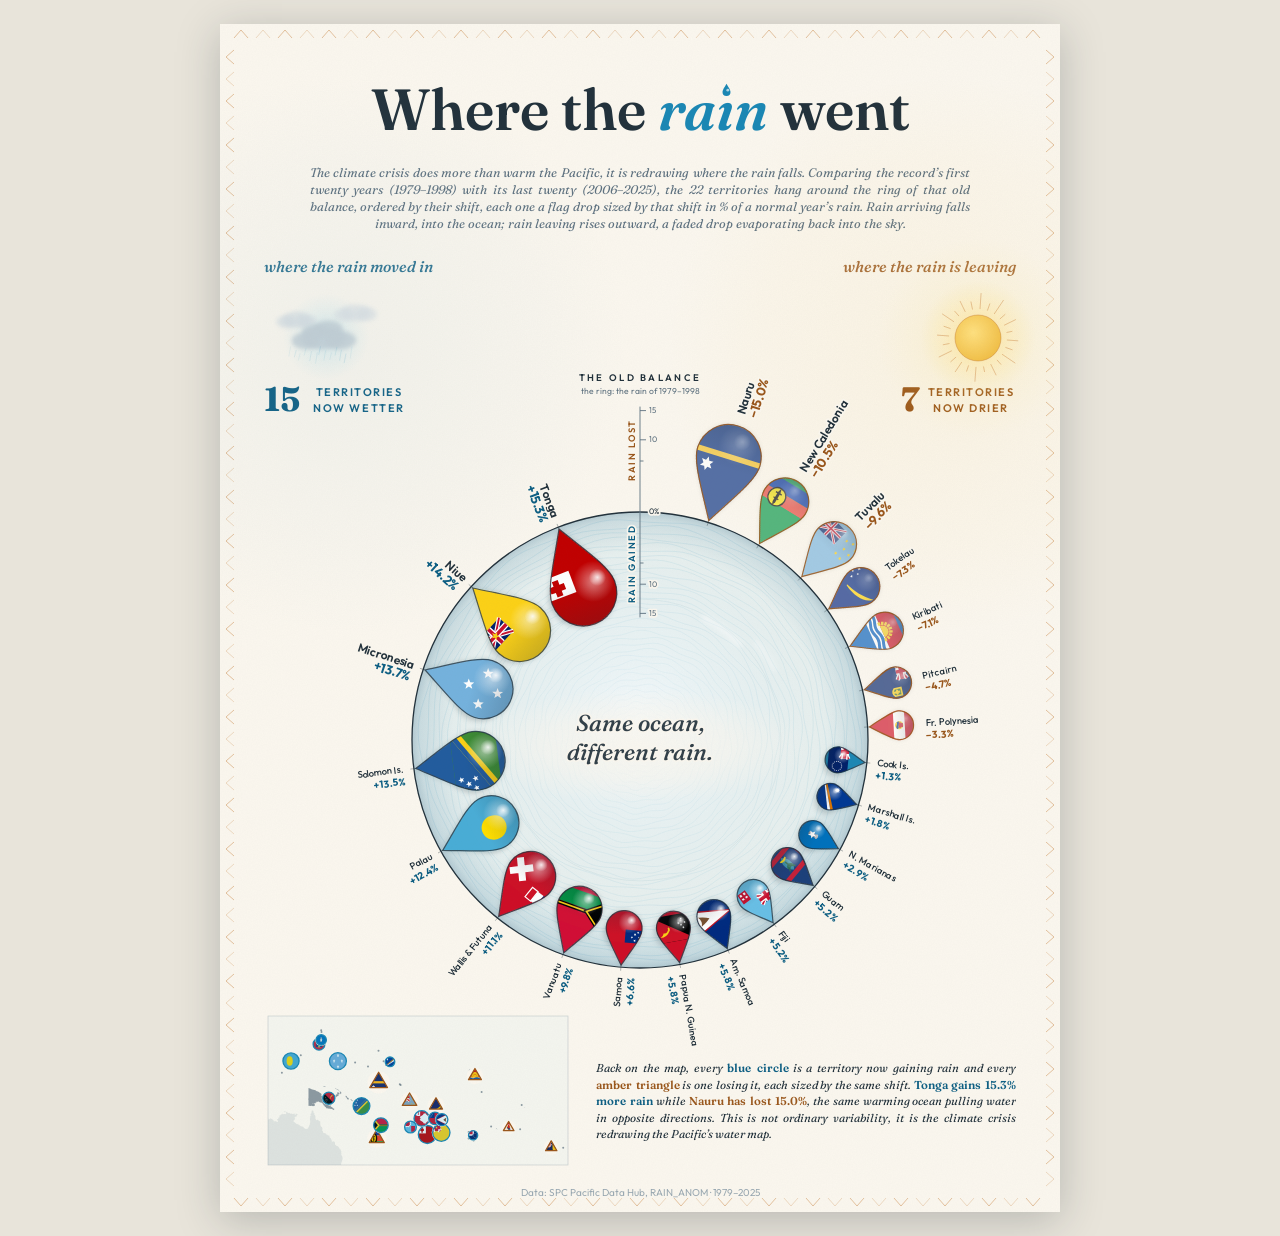
==== commit d8328573: "1" ====
--- a/poster/a4.html
+++ b/poster/a4.html
@@ -111,7 +111,7 @@
   <stop offset="1" stop-color="#8fd0e8" stop-opacity="0"/></radialGradient><filter id="blc" x="-60%" y="-60%" width="220%" height="220%"><feGaussianBlur stdDeviation="3.2"/></filter><clipPath id="cNR"><path d="M 0.0 -230.0 C 17.9 -260.9 32.5 -282.0 32.5 -296.6 A 32.5 32.5 0 1 0 -32.5 -296.6 C -32.5 -282.0 -17.9 -260.9 0.0 -230.0 Z"/></clipPath><clipPath id="cNC"><path d="M 0.0 -230.0 C 13.1 -252.7 23.8 -268.1 23.8 -278.9 A 23.8 23.8 0 1 0 -23.8 -278.9 C -23.8 -268.1 -13.1 -252.7 0.0 -230.0 Z"/></clipPath><clipPath id="cTV"><path d="M 0.0 -230.0 C 12.3 -251.3 22.4 -265.9 22.4 -275.9 A 22.4 22.4 0 1 0 -22.4 -275.9 C -22.4 -265.9 -12.3 -251.3 0.0 -230.0 Z"/></clipPath><clipPath id="cTK"><path d="M 0.0 -230.0 C 10.4 -248.0 19.0 -260.3 19.0 -268.9 A 19.0 19.0 0 1 0 -19.0 -268.9 C -19.0 -260.3 -10.4 -248.0 0.0 -230.0 Z"/></clipPath><clipPath id="cKI"><path d="M 0.0 -230.0 C 10.2 -247.7 18.6 -259.8 18.6 -268.1 A 18.6 18.6 0 1 0 -18.6 -268.1 C -18.6 -259.8 -10.2 -247.7 0.0 -230.0 Z"/></clipPath><clipPath id="cPN"><path d="M 0.0 -230.0 C 8.6 -244.9 15.7 -255.1 15.7 -262.2 A 15.7 15.7 0 1 0 -15.7 -262.2 C -15.7 -255.1 -8.6 -244.9 0.0 -230.0 Z"/></clipPath><clipPath id="cPF"><path d="M 0.0 -230.0 C 7.9 -243.7 14.4 -253.1 14.4 -259.6 A 14.4 14.4 0 1 0 -14.4 -259.6 C -14.4 -253.1 -7.9 -243.7 0.0 -230.0 Z"/></clipPath><clipPath id="cCK"><path d="M 0.0 -226.0 C 7.2 -213.6 13.1 -205.1 13.1 -199.2 A 13.1 13.1 0 1 1 -13.1 -199.2 C -13.1 -205.1 -7.2 -213.6 0.0 -226.0 Z"/></clipPath><clipPath id="cMH"><path d="M 0.0 -226.0 C 7.4 -213.3 13.4 -204.6 13.4 -198.6 A 13.4 13.4 0 1 1 -13.4 -198.6 C -13.4 -204.6 -7.4 -213.3 0.0 -226.0 Z"/></clipPath><clipPath id="cMP"><path d="M 0.0 -226.0 C 7.7 -212.6 14.1 -203.5 14.1 -197.1 A 14.1 14.1 0 1 1 -14.1 -197.1 C -14.1 -203.5 -7.7 -212.6 0.0 -226.0 Z"/></clipPath><clipPath id="cGU"><path d="M 0.0 -226.0 C 8.9 -210.6 16.3 -200.0 16.3 -192.7 A 16.3 16.3 0 1 1 -16.3 -192.7 C -16.3 -200.0 -8.9 -210.6 0.0 -226.0 Z"/></clipPath><clipPath id="cFJ"><path d="M 0.0 -226.0 C 9.0 -210.5 16.3 -199.9 16.3 -192.6 A 16.3 16.3 0 1 1 -16.3 -192.6 C -16.3 -199.9 -9.0 -210.5 0.0 -226.0 Z"/></clipPath><clipPath id="cAS"><path d="M 0.0 -226.0 C 9.3 -209.9 16.9 -198.9 16.9 -191.3 A 16.9 16.9 0 1 1 -16.9 -191.3 C -16.9 -198.9 -9.3 -209.9 0.0 -226.0 Z"/></clipPath><clipPath id="cPG"><path d="M 0.0 -226.0 C 9.4 -209.8 17.0 -198.7 17.0 -191.1 A 17.0 17.0 0 1 1 -17.0 -191.1 C -17.0 -198.7 -9.4 -209.8 0.0 -226.0 Z"/></clipPath><clipPath id="cWS"><path d="M 0.0 -226.0 C 9.9 -208.9 18.0 -197.2 18.0 -189.2 A 18.0 18.0 0 1 1 -18.0 -189.2 C -18.0 -197.2 -9.9 -208.9 0.0 -226.0 Z"/></clipPath><clipPath id="cVU"><path d="M 0.0 -226.0 C 12.5 -204.4 22.7 -189.6 22.7 -179.4 A 22.7 22.7 0 1 1 -22.7 -179.4 C -22.7 -189.6 -12.5 -204.4 0.0 -226.0 Z"/></clipPath><clipPath id="cWF"><path d="M 0.0 -226.0 C 13.7 -202.3 25.0 -186.1 25.0 -174.8 A 25.0 25.0 0 1 1 -25.0 -174.8 C -25.0 -186.1 -13.7 -202.3 0.0 -226.0 Z"/></clipPath><clipPath id="cPW"><path d="M 0.0 -226.0 C 15.0 -200.0 27.3 -182.3 27.3 -170.0 A 27.3 27.3 0 1 1 -27.3 -170.0 C -27.3 -182.3 -15.0 -200.0 0.0 -226.0 Z"/></clipPath><clipPath id="cSB"><path d="M 0.0 -226.0 C 16.2 -198.0 29.4 -178.9 29.4 -165.6 A 29.4 29.4 0 1 1 -29.4 -165.6 C -29.4 -178.9 -16.2 -198.0 0.0 -226.0 Z"/></clipPath><clipPath id="cFM"><path d="M 0.0 -226.0 C 16.4 -197.7 29.8 -178.3 29.8 -164.9 A 29.8 29.8 0 1 1 -29.8 -164.9 C -29.8 -178.3 -16.4 -197.7 0.0 -226.0 Z"/></clipPath><clipPath id="cNU"><path d="M 0.0 -226.0 C 17.0 -196.6 30.9 -176.5 30.9 -162.6 A 30.9 30.9 0 1 1 -30.9 -162.6 C -30.9 -176.5 -17.0 -196.6 0.0 -226.0 Z"/></clipPath><clipPath id="cTO"><path d="M 0.0 -226.0 C 18.3 -194.4 33.3 -172.8 33.3 -157.8 A 33.